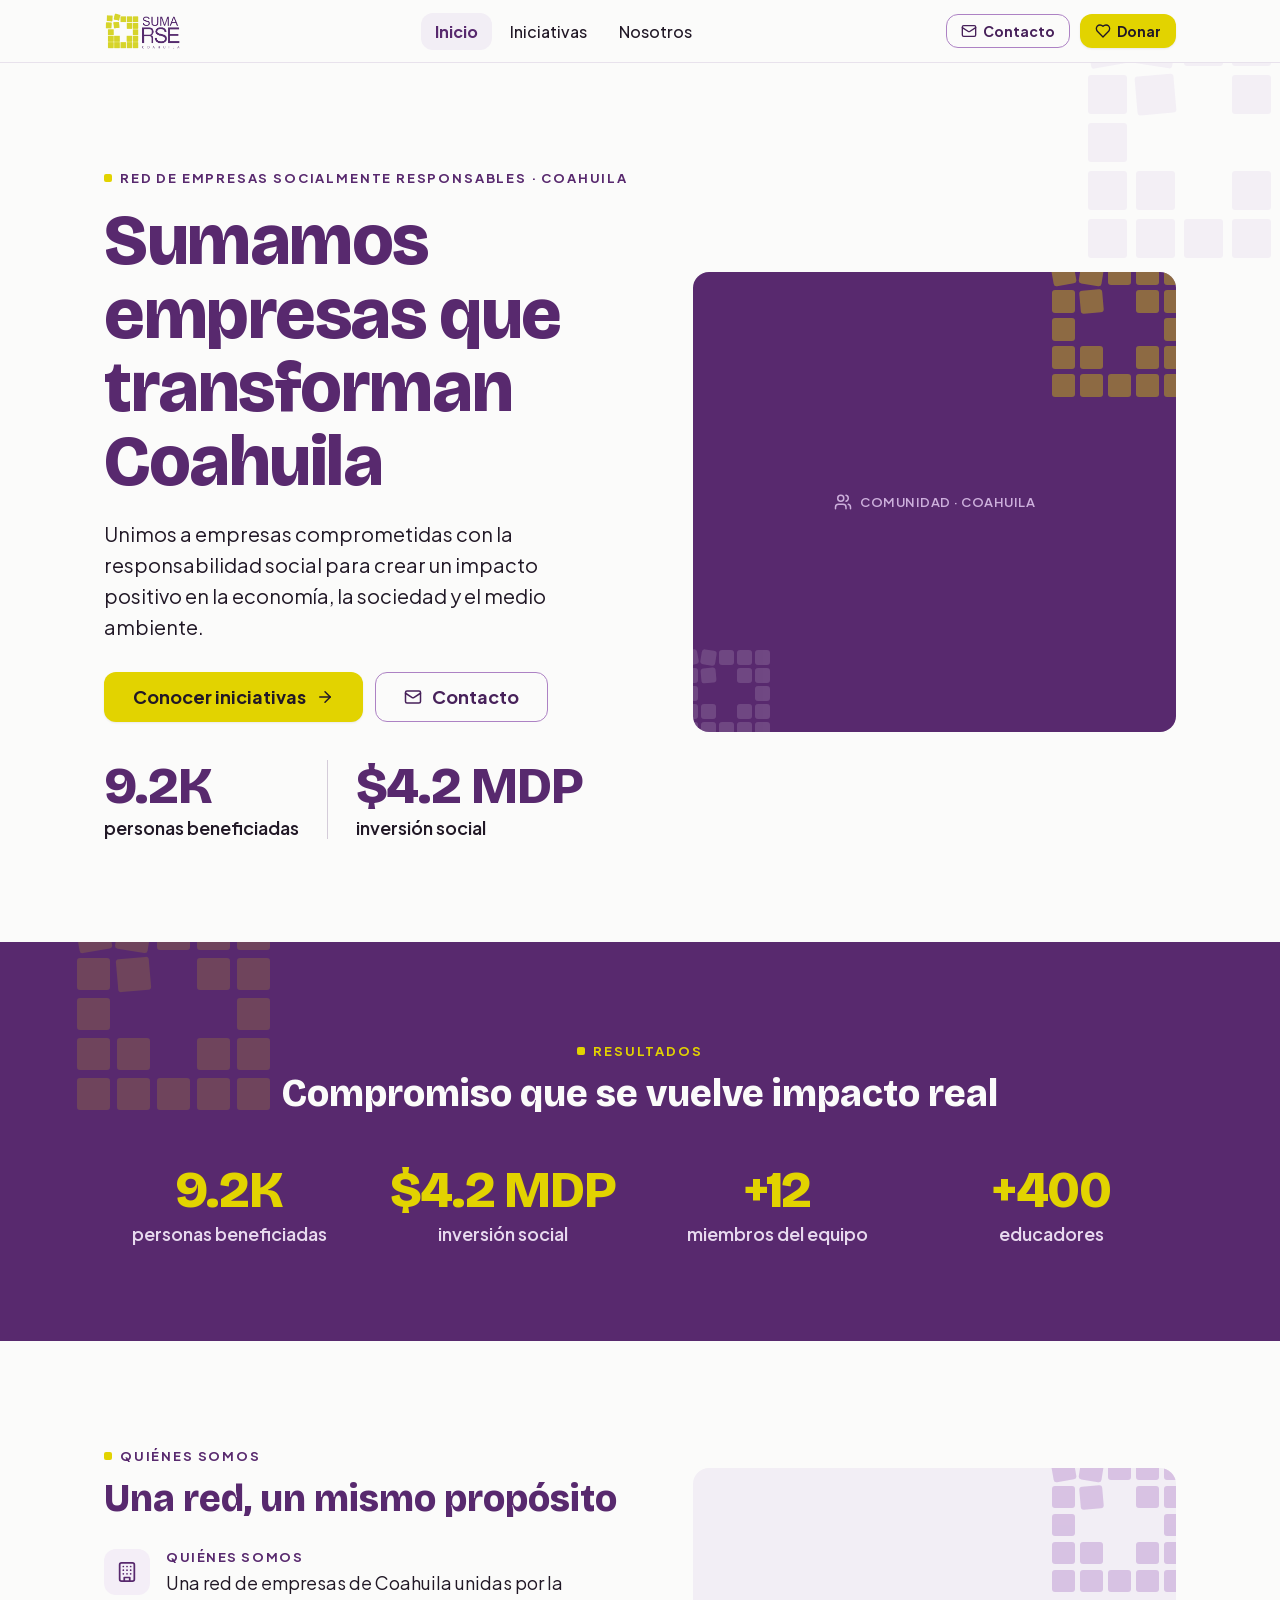
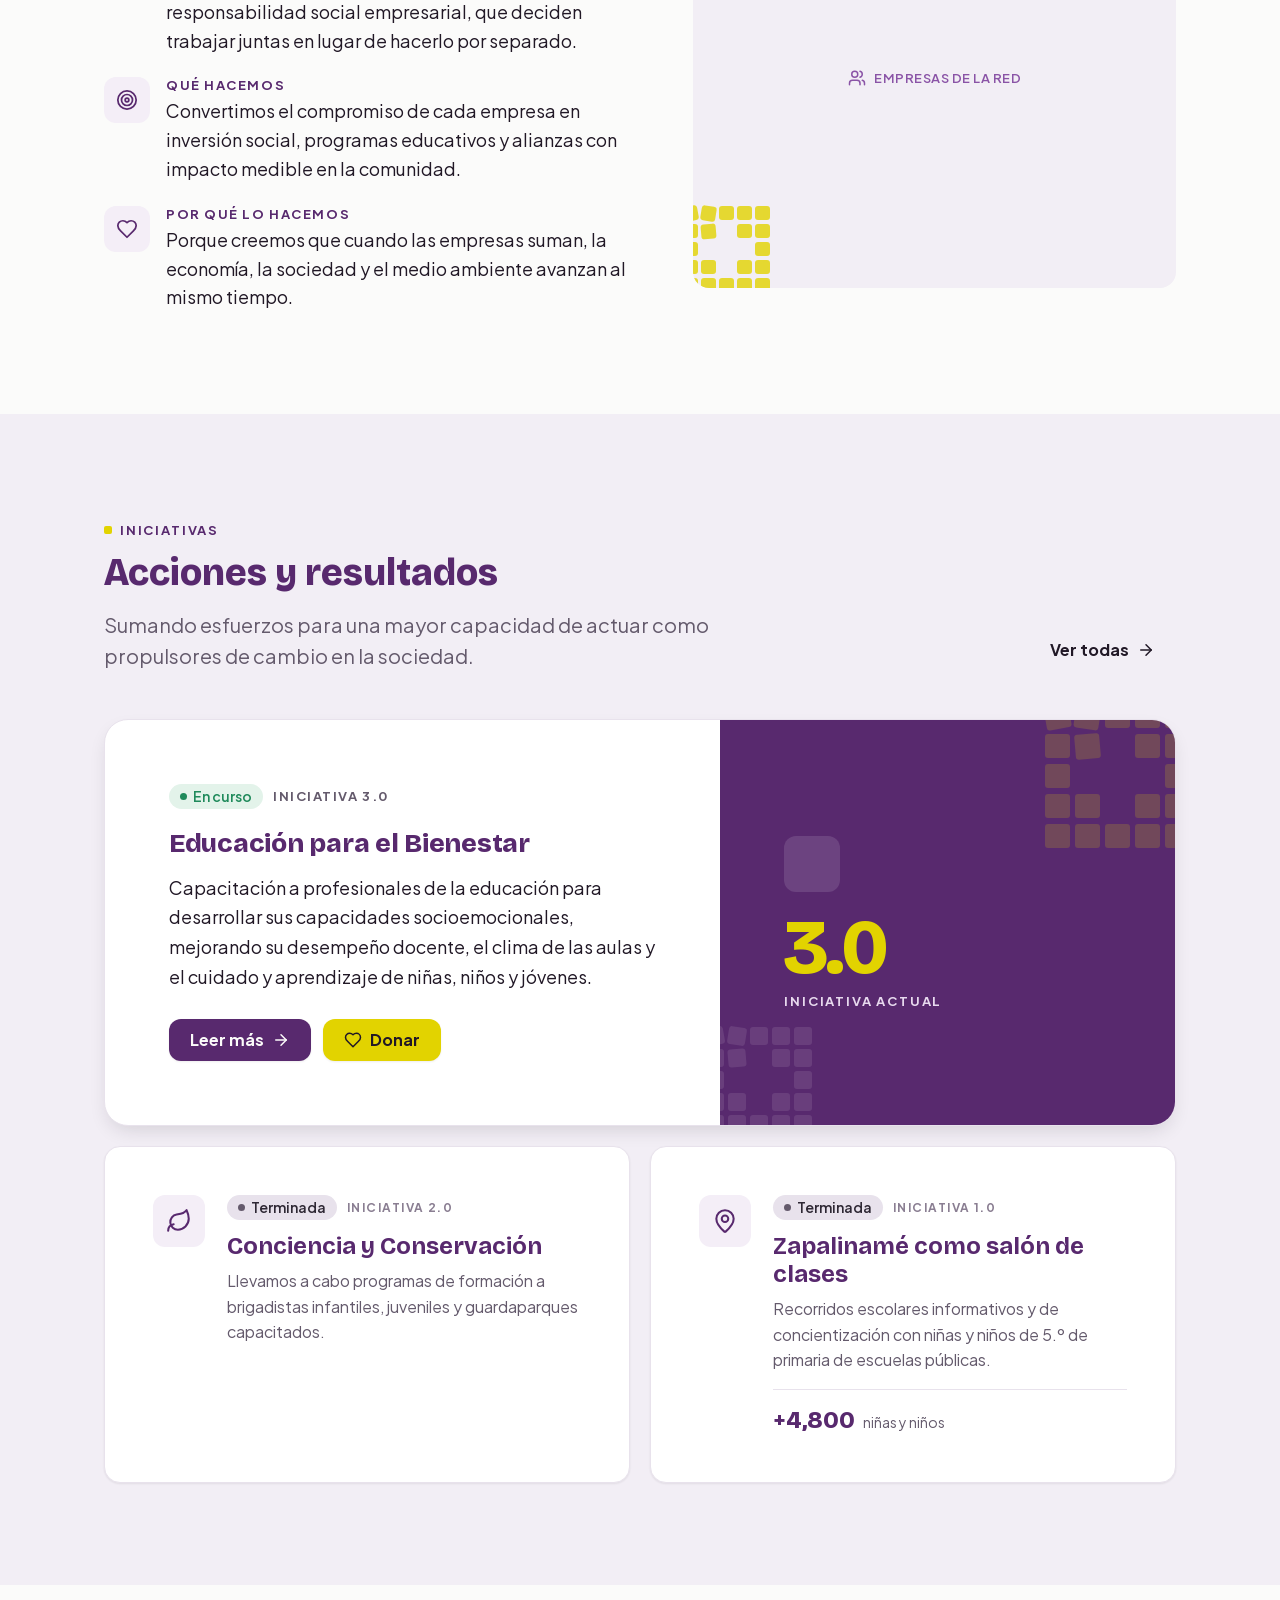
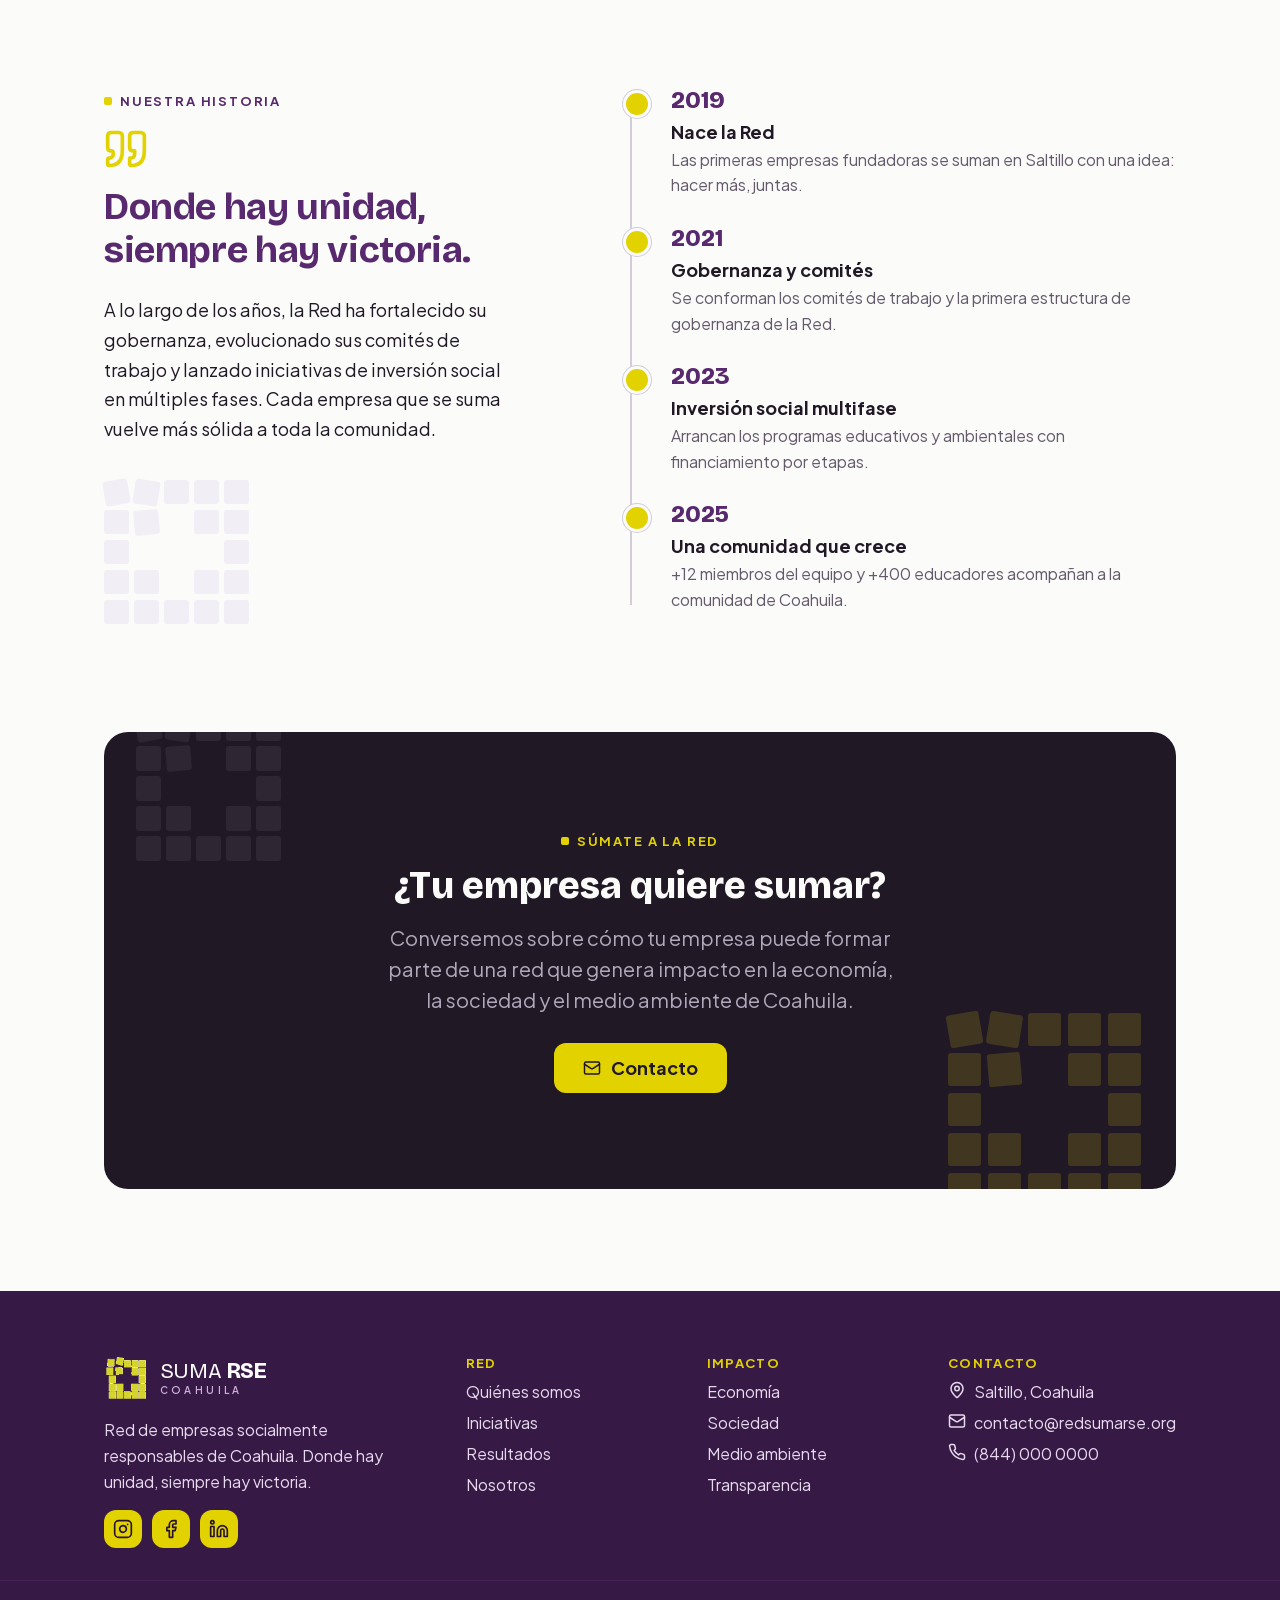
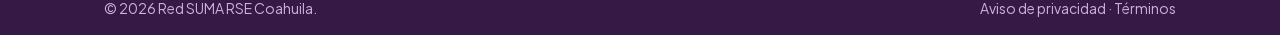
==== index.html @ 365268cc "Import SUMA RSE Coahuila brand identity & website Marketing site + design system handoff from Claude" ====
<!DOCTYPE html>
<html>
<head>
  <meta charset="utf-8">
  <title>Red SUMA RSE Coahuila — Quiénes somos, qué hacemos y por qué</title>
  <style>
    * { margin: 0; padding: 0; box-sizing: border-box; }
    body { background: #58296E; display: flex; align-items: center; justify-content: center; min-height: 100vh; font-family: -apple-system, BlinkMacSystemFont, sans-serif; }
    #__bundler_loading { position: fixed; bottom: 20px; right: 20px; font: 13px/1.4 -apple-system, BlinkMacSystemFont, sans-serif; color: #666; background: #fff; padding: 8px 14px; border-radius: 8px; box-shadow: 0 1px 4px rgba(0,0,0,0.12); z-index: 10000; }
    #__bundler_thumbnail { position: fixed; inset: 0; width: 100%; height: 100%; display: flex; align-items: center; justify-content: center; background: #58296E; z-index: 9999; }
    #__bundler_thumbnail svg { width: 100%; height: 100%; object-fit: contain; }
    #__bundler_placeholder { color: #999; font-size: 14px; }
  </style>
  <noscript>
    <style>#__bundler_loading { display: none; }</style>
    <div style="position:fixed;bottom:12px;left:12px;font:13px/1.4 -apple-system,BlinkMacSystemFont,sans-serif;color:#999;background:rgba(255,255,255,0.9);padding:6px 12px;border-radius:6px;box-shadow:0 1px 4px rgba(0,0,0,0.08);z-index:10000;">
      This page requires JavaScript to display.
    </div>
  </noscript>
</head>
<body>
  <div id="__bundler_thumbnail">
    <svg viewBox="0 0 1200 800" xmlns="http://www.w3.org/2000/svg">
      <rect width="1200" height="800" fill="#58296E"></rect>
      <g transform="translate(478 300)">
        <rect x="0" y="0" width="68" height="68" rx="6" fill="#E2D300"></rect>
        <rect x="88" y="0" width="68" height="68" rx="6" fill="#E2D300"></rect>
        <rect x="176" y="0" width="68" height="68" rx="6" fill="#E2D300"></rect>
        <rect x="0" y="88" width="68" height="68" rx="6" fill="#E2D300"></rect>
        <rect x="176" y="88" width="68" height="68" rx="6" fill="#E2D300"></rect>
        <rect x="0" y="176" width="68" height="68" rx="6" fill="#E2D300"></rect>
        <rect x="88" y="176" width="68" height="68" rx="6" fill="#E2D300"></rect>
        <rect x="176" y="176" width="68" height="68" rx="6" fill="#E2D300"></rect>
      </g>
      <text x="600" y="600" font-family="Georgia, serif" font-size="58" font-weight="700" fill="#ffffff" text-anchor="middle">SUMA RSE</text>
      <text x="600" y="652" font-family="Arial, sans-serif" font-size="24" letter-spacing="12" fill="#C9A8E0" text-anchor="middle">COAHUILA</text>
    </svg>
  </div>
  <div id="__bundler_loading">Unpacking...</div>

  <script>
    
document.addEventListener('DOMContentLoaded', async function() {
  const loading = document.getElementById('__bundler_loading');
  function setStatus(msg) { if (loading) loading.textContent = msg; }

  // Error sink persists across replaceWith since it's on window, not the DOM.
  window.addEventListener('error', function(e) {
    var p = document.body || document.documentElement;
    var d = document.getElementById('__bundler_err') || p.appendChild(document.createElement('div'));
    d.id = '__bundler_err';
    d.style.cssText = 'position:fixed;bottom:12px;left:12px;right:12px;font:12px/1.4 ui-monospace,monospace;background:#2a1215;color:#ff8a80;padding:10px 14px;border-radius:8px;border:1px solid #5c2b2e;z-index:99999;white-space:pre-wrap;max-height:40vh;overflow:auto';
    d.textContent = (d.textContent ? d.textContent + String.fromCharCode(10) : '') +
      '[bundle] ' + (e.message || e.type) +
      (e.filename ? ' (' + e.filename.slice(0, 60) + ':' + e.lineno + ')' : '');
  }, true);

  try {
    const manifestEl = document.querySelector('script[type="__bundler/manifest"]');
    const templateEl = document.querySelector('script[type="__bundler/template"]');
    if (!manifestEl || !templateEl) {
      setStatus('Error: missing bundle data');
      console.error('[bundler] Missing script tags — manifestEl:', !!manifestEl, 'templateEl:', !!templateEl);
      return;
    }

    const manifest = JSON.parse(manifestEl.textContent);
    let template = JSON.parse(templateEl.textContent);

    const uuids = Object.keys(manifest);
    setStatus('Unpacking ' + uuids.length + ' assets...');

    const blobUrls = {};
    await Promise.all(uuids.map(async (uuid) => {
      const entry = manifest[uuid];
      try {
        const binaryStr = atob(entry.data);
        const bytes = new Uint8Array(binaryStr.length);
        for (let i = 0; i < binaryStr.length; i++) bytes[i] = binaryStr.charCodeAt(i);

        let finalBytes = bytes;
        if (entry.compressed) {
          if (typeof DecompressionStream !== 'undefined') {
            const ds = new DecompressionStream('gzip');
            const writer = ds.writable.getWriter();
            const reader = ds.readable.getReader();
            writer.write(bytes);
            writer.close();
            const chunks = [];
            let totalLen = 0;
            while (true) {
              const { done, value } = await reader.read();
              if (done) break;
              chunks.push(value);
              totalLen += value.length;
            }
            finalBytes = new Uint8Array(totalLen);
            let offset = 0;
            for (const chunk of chunks) { finalBytes.set(chunk, offset); offset += chunk.length; }
          } else {
            console.warn('DecompressionStream not available, asset ' + uuid + ' may not render');
          }
        }

        blobUrls[uuid] = URL.createObjectURL(new Blob([finalBytes], { type: entry.mime }));
      } catch (err) {
        console.error('Failed to decode asset ' + uuid + ':', err);
        blobUrls[uuid] = URL.createObjectURL(new Blob([], { type: entry.mime }));
      }
    }));

    const extResEl = document.querySelector('script[type="__bundler/ext_resources"]');
    const extResources = extResEl ? JSON.parse(extResEl.textContent) : [];
    const resourceMap = {};
    for (const entry of extResources) {
      if (blobUrls[entry.uuid]) resourceMap[entry.id] = blobUrls[entry.uuid];
    }

    setStatus('Rendering...');
    for (const uuid of uuids) template = template.split(uuid).join(blobUrls[uuid]);

    // Strip integrity + crossorigin — blob URLs from a file:// document inherit
    // a null origin, so crossorigin forces a CORS fetch that SRI then rejects.
    // The manifest bytes are ours; SRI protects against CDN compromise, not this.
    template = template.replace(/\s+integrity="[^"]*"/gi, '').replace(/\s+crossorigin="[^"]*"/gi, '');

    const resourceScript = '<script>window.__resources = ' +
      JSON.stringify(resourceMap).split('</' + 'script>').join('<\\/' + 'script>') +
      ';</' + 'script>';
    // Inject after <head> so the DOCTYPE stays first; prepending the script
    // would push the parser into quirks mode. DOMParser always emits a <head>
    // (synthesizing one if the source HTML omitted it) but may carry
    // attributes through, so match the full opening tag. slice() rather than
    // replace() keeps us clear of $-pattern substitution in resourceScript.
    const headOpen = template.match(/<head[^>]*>/i);
    if (headOpen) {
      const i = headOpen.index + headOpen[0].length;
      template = template.slice(0, i) + resourceScript + template.slice(i);
    }

    // Parse the template and swap the root element. Scripts inserted via
    // DOMParser/replaceWith are inert per spec — re-create each with
    // createElement so they execute, awaiting onload for src scripts to
    // preserve ordering (React before ReactDOM before Babel before text/babel).
    const doc = new DOMParser().parseFromString(template, 'text/html');
    document.documentElement.replaceWith(doc.documentElement);
    const dead = Array.from(document.scripts);
    for (const old of dead) {
      const s = document.createElement('script');
      for (const a of old.attributes) s.setAttribute(a.name, a.value);
      s.textContent = old.textContent;
      // text/babel scripts with a src: fetch and inline. transformScriptTags
      // does XHR against the src, but blob:null/ from a file:// origin is
      // silently dropped. Inlining makes it a plain inline babel script,
      // which transformScriptTags handles unconditionally.
      if ((s.type === 'text/babel' || s.type === 'text/jsx') && s.src) {
        const r = await fetch(s.src);
        s.textContent = await r.text();
        s.removeAttribute('src');
      }
      const p = s.src ? new Promise(function(r) { s.onload = s.onerror = r; }) : null;
      old.replaceWith(s);
      if (p) await p;
    }
    // Babel standalone auto-transforms type=text/babel on DOMContentLoaded,
    // which fired before we swapped the document. Trigger manually if present.
    if (window.Babel && typeof window.Babel.transformScriptTags === 'function') {
      window.Babel.transformScriptTags();
    }
  } catch (err) {
    setStatus('Error unpacking: ' + err.message);
    console.error('Bundle unpack error:', err);
  }
});

  </script>

  <script type="__bundler/manifest">
{"351f9d78-d2e3-40b0-af4f-5b5bd9d406bc":{"mime":"image/png","compressed":false,"data":"iVBORw0KGgoAAAANSUhEUgAAASkAAACTCAYAAADSv+8lAAAQAElEQVR4AexdBYBbVdb+zkvGpTZ1d8FapEBxKS4LizsUd3eHBYqzLG4LLFp0oUWKU0pbrKWUUvdOZdwleff/zksyk8wkmUySKWX/efPOu3bOd889997z7rsvyVhoP9ot0G6BdgtsxhZod1Kbcee0q9ZugXYLAO1Oqn0UtFug3QKbtQXandRm3T2bXrn2GtstsLlZoN1JbW490q5PuwXaLRBigXYnFWKO9kS7BdotsLlZ4C/jpIqK/mtWr7rE5K+9yRQUvGUqyn8xdXUbzeZm0HZ92i3wP2WBzaAxfwknVVu33hQVTERF6ecoK3wPRRtuQeHG07Fi2aFYsuQUs3HjK6amek27w9oMBlS7Cu0WSLYF/hJOqqLiF3jqy+A1Bh7xot42qKiqQ31tJby1P6Gk4G4sp8Nasfwos3b1DaZw45umsnJOu9NK9mhpx2u3wJ9ggb+Ekyov/xyWy0CMkADLAAIelhcem07LY+D1elBR+QdKSt9DccmtWLf2FCyYt7dZs/pOU1Y63dTXl1CKMu1nuwXaLfCXssBfwklVV/8Mr8eGoVNS70RfFWRkNkEMRDwQYwNcbdXVCmpqPbCxHhUVr2PN6rOxesURWL3yBK607jbFxZ+YmtpVJghk84i2a9FugXYLNLMAZ3izvM0qo7p6sUlzFdL3CPQvNuUMeQ1lDLx1gG3bqKouQFnpXJSX/wclhVdhxdLTUF9fZmLDa+dqt0C7Bf4sC7TaSVVVLTGlJTNNVdVCU1u7xtTXF7XpRK+tXQmXVQ8uk3gKWn34V18CXWl5uSIzqK624fUW0nlVtxquXaDdAu0W2LQWaJWTKiubxselE7Fh/ZlYsewILFl0CJYuOgwL5+9pFi/c3yxedLhZsvhos3zZqWbVinPM6lUXmrWrLqbM5SZ/9dUmf81VpGtI15n8tTea9fl3cb9oZlQnV10zF3U1NozzF49xhKsqyonAOK0VaIZYHZCW1p0JtB/tFthMLdCullrAmbYaiYUqKr6Hscv5Vk24CgGMqYPXLobHU4C6urXMX47a2j/4aPUjyiunoaz8S5SUfYHS0k9RXDoFxSUfk6agpOQDhu/wses1rFp3Jeo9kR+77Prf4PG6qZ7ASFR/Rp6WT8VwWUIH1b9l5naOdgu0W+BPt4DVGg3q6wvpmLj44OOX0GEwRnFuVnOLGvDyqhtAXkYNuI/[base64]/8yynynzE2mmKSd/dXXzN5L6yfsKllU4Mj9ShlROoo4OZkNIjNIZfLyeYcrLZjhhWen3jE83pcVfm9KSadxfLDSOUdov7RbYjCygHid2dfiK36jTiSKhDidAcNxKIKUhgg4LFl2e15sCkfSg/MZocelUWNSQrq8xM4GYamD4qJeR1RPZOdvKxoJnzKplR2Lt8glYtVLpLKxcOQErSBoGSNPBtHLlGVix4nQf36qzsGb1uVi7+jysXXYy1q+7rWGir1p5o1m74nisWnEmcc8m+bAdrBUTGtIrA/Wt8ucRe/nyU7B8xcnkORWrVp6FVcvPZPh3PipPbcBfveIUs2LFaVhB/VeoDOPLV55GudN8ugVwNVx1JlauPgurSSup8yqGq1edjVWrqHv+hVi75gKsXX0MXyosasBPwNQtipaXVpgFc5aYb6f8YN5/8VPz/gtKn5gv359hfvtxgdm4rm1fyLSoYBsylJaUbxIbt2ETNik0XUDs9Rk+0sXOHZ2TD4Ggd4JYLlIKwh211bPg9XIlFq4wzjxjeSBmsCNdV/0b6Hf1vZ9usJG0LBbyEoNk2xASSDxRT6dbx41+B5yXcu7hebQCrcGQn3Fxwpbq8MIyhiTEJ5CCUxZ2JcpLv2UGuPeXb6oq58Nin+jnw4SP0BaxAyTGgxCymSaBJH4C+aGP316ukDX0rENNzTIHvy0uFWVV5teZf5iHr33BXHTQ7bjlpEfw+DWv4rX7PsJrD3yM10lP3/g67jzjcVxy8O248eSHzMdvfG025rd+hbf49+XmymPuMZccepu5/G+3m/de+ChpjmHOzHnmkr/dYS477E5z48n3melTf4iK/fCVz5hLD/sHdbnTXHjgrebiA2/DueNvMG8++UFUudb2gTr+ey952lx2xF3m8sN9dMXhd5vrTppoCta33obB9f807Vdz6RF3mosPvp3t/oe59eyHzfzZC5Oqf3B9wfFWOSnhRJBkqUUgQywjdFDSXI2a6qUmxV0Em49nwQonFCdWWooLmVk7ODDCZZrN/S6LTsRQH0CAVhFAT0DS0+ZFiY2C79CnXXU2DiQdmMPrFMVQD/WCA0BMJ1S3zjWlqXUQ9GJE04w5vFpvDLiOMgE+yjp6+UOuMgHWp8kk09cffG9uO+MR3HP2c5gxeQ6qSmth28b5xoBNZ2nobL0MvXTIxivw8I3u4tnL8MId7+KmEx7BI9c8ZwrWxT7R5kxfgLXzNyB/eSHWLinG6498ioL1xWqkhFs289O52LC4GGuWbcDi2Wvxr+tf5UugyC9/fv9xJdaTN3/5RmxYXYTqsjoUr6vAO49+hk/fnJYUnbRR835cgF+/Woh1izdg9dJ1WLN0vUPLZucjf2WBssRNkx6dgvWLCrFuxUZibsAf36/E/Re/iNXL1iVN/0jKNfcOkTiZb0w9r8k51SfQR8CSTKS4c3XWhADX1q3mKqo8JC/hBGuxvS5kZPn2o6CrE2fS+pFZ7iRbE/pFfQGdhi/iu7KRRrE0FRxqvCVSmRAKjIVAqABk8AeModW6q6wSeDihc2EiuefLD75rnrzpDaxYsJ5vcuvgdcaRF7DcsCwOQZ66PymMCx2lYRp0wF7exdR5FW0swXdTfsNtEx7DXD4KxqKdXc/VIR2wvqSxDeuiQ6yr5YudWIR9PBGvdr1NV058Yhpi19fUo77eE5mfK1XVQXVxiHrZ6oy5dTJ72u8R5Vpb8O3kX+j060g+3bQOm2Pc5g3Aol1bixfg11Xpst/X8kmBuBx+hphe9mFFUQVmfvZLgK3NQh0OMYMbKkb9YuZviZHjEC4rOyxbbfU81NSqRcIWx5Wp9Vmu3sjO3loaAYKijZmtj4WBMXzkaj1QNAnh3BU/g6BVnYdYjwB+rPzR+f5140vmk39/CQ/vb8bL/uSqz400uF0p6D+8J/b6+4447tKDcPIVh+KYi/fHHkfsgP6jeiAl1Q03UtheC4bOincsbFi5AQ9d9Dx+mT6PQNHrpSBdQSOP06qWpRoFosQMHDSHw/Aq2hOqI8If6njDlYgIVi5YG66o1XkF64vM7GnzuToNL+pyu8IXxJA76/PZgHHxQUBba3x2ZVRvLNM++CkGhMRYWjXObSTvE9razQ5ZGWFbUFfzK8RlQYTWCMsRR6YIsrLGBgmqBkHJJERDEVV3pSQAE0KxA2giXLUpMT+Zp4jWkhzEmV/8YmZ9/Bvq+AQpvA9rX2ZnZeJv5+2Lie9cjfveulrOvfV4OXLCAXLYaePl72cdKOfffpLc98a18uAH1+PUm49A38HdYXHf0nDVYfhWtrKiFs/dMQkbWtinclkcO2g8AnZrzEkg1mxMEj2K2YS6+GojH5SRBuES26ZjK1pfimULVmmBjyXO649f/QZvtcfnQMJgiGi9YQpiyJr97QLiUmfydsrrgM5dcxgjHrPyl27EtE9/TFh/AkY8rYglYQqMp4R3NU4OqhymOM6slGZydfUlprJqDri/Sw9OYzTjaH2G4aBQqYzMXTTwU3Kw/WAhgUc/oNoG8AFI02bDIlBDSHPiSrx439uoqeGNzebdl3uPHbpn4+63LsexFxwkfQf3jFpR995d5IBjdpP737teRu3MFx3CFRXHnc0N/g2rSvDao/+NrlO4SRm1xuhwwaUWwk2byOCW45g4lB0Qw6cHNyzqZ3NM2nwx9Pn7052SRC4/fjOXqygdFCTihmBxsIgVWb8Q3iaJ5YtWmzVLNtDyYCssjN59BFe/Y+Fmf4IPvcY2mPLyl2jLw2oNuNcupbI2ReJrMAWbn+LSvBCqLP8elrsclvO9Oxo9pDTOBAdFelou0tI54BsgktgOP2ZAW7ezz6b4Sv7CpAT+Gvx382SjJ0VFgkz/7CdTtKoSwkFsqKvAwgmXHoIefbq1WuVzbzkOXbp1gEhA1Iv5M1eiIMrHFHTyI+Sg3XiGZMWbCJ41xORJ3SKDCR2EJSpkwe220HdET+ijEmgTneQzP/4VZQl8LKGirNLkLyqAUwUQVRe08vjwxa/[base64]/EJnnZaWhgvvPgWDRvVGiuj0M6gprseqRWtaCdrIPn/2UhTkF3AlJbAIOXjr3nDxEVnEXzHiO9atLjDf/HcWHZQNTkbYLg+2HDsMXbp3kRE7DIZ2h+FbjvKyEsz8/[base64]/MDIWz/nzt3Ph8tLWRLfYiFFjh6AHbxiKtf3uW0JsF6PqwFz4/N1pKC+tZAuZleTTihXPmBpYNKshAVQsVsGofOHXMvornC4XDSx0ipyMUSFaKAxYze1yc9N8yxBu32DTtkhI/uac8Nnfp2Ggbb7U5nW17WDtDF/OBadb1jUcx877bYecrCzkdMhCdm42uvbuEo7Nnxfap8F28zPEHRiuypsKcw43zWqSFk5133j31Hmw1U7DkcZVlZMjwM/f/NGEP7bkCj5mzf52IVdRXqgOux22PXSKGpO4ved8ww1zzkHFBQR7HL4jAscWO/KGn04nJTbrNiheU4lZX80JFCc1jNlJ8fEFaams29GYVmU08dPACgPVufNFcLkHIT0lDWlpFnSZTE7fpr3eelphfweeHVZbsmC59gAAEABJREFUL8jKHheiskgajDOZlKsVoCEoURIKG6U4oSJVty3xE1IO6Nwtl/3mU1AnzNI5q1FckNiHKf9+9n5y6xsX4x+vXY47Xr8Eex66k6+CcLqyRE0UrijRvPD3TVYYATjYQer+HIcjhm41ULK7pcDw1b4+paz4fS0W/76s1SrPm7kQLl2xWzq+M6ErHKe+yOpE0DI0u7iozCyeuww257s6Un2rN3LMoAYm3Vvcdt8tuE/FpQsdleHqcNr7bfNxBKuh1hYiXk8hhIZw3LS66hb4Yy427masHTvsK0OH/Ve69/4Pcjteh6ycw5GbMxKpqbmwuMJyuV2cANREHRbYGxqye00gHoxomGAr01P7IjNzOJmZDjpFNMuoZFBucqIizduWKLJwUPswDGCTfInN7jpkq/6w+KcacgzDU+3FlFe/SVjPXv27S4++XUnRN+CFPSoJ1xYewBA7pKSlioyP29AQFvvP8m9x7HHYzrCEg5PlNif5V+/N9DG24jp3xnw6OgLQ8+X17YT+Q3s7I9oHwXyNMEdvFBqNlaZO+gYVJbUwfJtqOL96DesG3RsMlj/stL3hSuEYp9cW0c985SN/5Xp/pcGcicVpodgAbG6ai3jYPewRKh2bVMtclsVGRmDLzt5KunY9Ufr1u0f69p8k/Qb+Fz16PoSMrEMhVm+kprmQns41lov3Du1sagcuT0PhtIkWZbYJzXZSLNOlOwcPVBZtcdBeyYINgtJBp3e4ZEE34iRnjO3BVU5uXgbvtAIv+8QrdZj89Df45/XPJaeCRoXDxtQ+YQuSkBmKbZw2WhbHUgTskAaLQJybPbDv0eOQmqnjn8RxOGfaglbv6yz6dQ1sy4aFFIzZcwT0EGEdHM9GE3FQeWmF+ez17yDUSShv8Wa79xHBny9kJs/[base64]/8Dsu3PcW8/iN/[base64]/Vl46to3ccWh9+CqY+4y7z77iVm+YGXSKje8s6PJ4Tddk9zWJw3HbUBKOIa8Hm8g2epw1NihECqmn5uqrqjE3Omxb6B//[base64]/G3mllMfMk/f+Zr59sMfTOGG+O/KNE+jWUISjdmJx+imWtnHwexbqJPi45LoOKR9pk+dHZNKKxevNeuWbKS7pKS4MS7EkRg0bW5wndEqKC+tND999St86ggyMjKw3a5bINIxgHtgW+++BSxxOTdkdit++Dy5b/lolkjVh+aL5YbNlrJL/AZgzISnUElNCS9KDAIn9ynYKrhcHQI5SQ3T0/tJTs4O0rHz/pKe1rdJ5YGqmnZlID/eUPECVXlhmxptYrxgzeQcdD98sp1JoDIRAQKJJIUnXn64TLjlcHTt2xUWV84uywURHTtsEceQlwsRr03nVVePdflF+P2nFfj8tVl44rpXcdFBd+Cha54382L89YOAyjYN5DdVIIth8xxmtvokdIiM1+sJSTdLsJmBPDYbCFJj2NYDJa9/LrM4FW1g+fx8LJy7NEgCYY9Vi/JhPGQjVnpGCoZsPTCIj5lBKSfqVOzEol6++fAHlG6ohHPzY9906JmOYdsMCgPYCLPPUeMgFlmEROMs+GU51q/ZSOUaeRKJ0TKxiWdmbge4x0KsTA60LAqlQySVpAPOgsuyYHHwuVwuuNxupKWm8JHLTbJIwjTgTgH5QHkD4R6F8udk740/6/Ddb0xyqlcYdioN5OAZY9OZa6aTTPpFBOAJDZGkw3CAKSUJLgRmnyN3k9tfuhjnTTwKw7YdCLEAlyvF0V8fF2DxdTyE48KQ1HYe1PPNkqfGgxlTZuPus57FjSc+aH7/JcYfWpOQ6v0J4w8TC4wuFxogDDz1HpQWt/xrm8L2acNdFhvfIA+MP2pXJ6Xj0QU3Zk39xUlHu/zy9e/w6q9ssEndh3RGv8G9JMCvEdFLIIP9Goi2FH7+xnfEtcGFOsRy4YDjW/5fAEO3HIC8np0hwhsPvKipqscrj37QUlUxl4daK4pYCh+lBvZ/RgYP/QSDh07GkKEfMZyCQUOmYOCg/6LfgHcwYOB76Nv/LT5evYZuPZ5Flzxuane+Bx063ojs3EuQnTUBmdlHkcYjLXt35HS4FNk52wSbM4oGyS9SkwIWnUkysMUBYT85ISBOR/suSMohDoqvy4ziOxnOxSlJ/GISh4iC0LlrR9nj4B3l9hcvlfvfuxYnX3s4xh0wGoNH9ENWbirYJFgugfiayCSnLVWy6azq6quxaM5y/GPCk3jv+U+Yi6iHJRJazmSLQqESEVOhc15g2xxDUcCbFhm2LBh83IHbIitHb/pceNPxzJsV/ZP0JUWl5tfpC2AThEsDOrngL80zs0nbDbNiORf8utToj/GpuFiCXL6dPfjEvWi56NKd8nJlwFY9yaSsJGNj5pRfsXZFcn4Qzz8ciB/jmZLaWVLTujmUltZT0tP7SEbmQMnMGspwkGRlDZPs7C0kJ3cH6dBxL+nc+RDpknecdO9xtvTqc4X07Xe79BvwTxk06Enp3v10tijGituErRqwtAslieg+LBE3LLfVZDgmVo1qanQEEUZr0TSjf8mz76BecvAJe8il958hd0+6Su6ZdBXOv/tEbL/PFkjLSYXLSoWIwCW0obj4+GHBNl7U1tdj0iNT8fit/4nafJdlIfgQCD1AcE78cRf7NX5pqCYIPrr26Cx9hvbk/Yw6io11K4qxbnXkx6WP3/gGZUXVxPGiQ9cc7HvEOAo2ItJsjYlWxGZM/RVVVZW0NU3Lc6udhvilWw72+ftOMNRdRMBbCyw+is6mI21ZsmWO0J5smX+z4airKzC1tatNZdUfpqxsuikummI2bvi3yV8z0axde6VZveoMs3L50Wb1yuNY/h1N3lx1sXoiPRVwWwKXZZEEFuMWDc0TAYL/0JEQyAsJLVAOcLuUMU0vSEnpJG5XnoNhDDtOCeKUgaFR8uc5cU03JS13iPOLoQVw0uqjNiOgE7TcEGY6OluCpqEwTwQIJouJELIEjhx1d1YxfITHn3B0750nex66o1z58Nny6JRbcN3TZ+Fv5+2LoWP6I5VvaS1hQyEQW/jmqRYzPvwV30f5HSNXChvUpB3GmCY5cSabPO6xd0GzRgFrud4RY/sTw00Mg8ryCnzzwQzGm5/lpRVmJttuo57OwMKWO7bsSKQ5TLOcMuJ+/[base64]/YbAbQ0mzwBSf5b3Y9iP+SSrP3Xt56e+DaFL+rKcRDm3azjlRwFyMDp23FvwJx8dOuXI1juPkOMvOEzuePkyufm585HXqyPbStX0DTMfJ6pra/DSve9G1DQ1zcUVAfnJoc7JCF1JiHNhQZynh6/nYXzYCsFtWI6XxrTmRSVO4qblY8ZtCa4VeTeinmLjq3dnNWVx0hvWFqF0YzksticFFkbvPtLJj3ohr9ogGs/3n/yEkvWV3FGy6aioBpm/emcWLjngTlx+yD2+j4ocOhFXH0762324mnTV4ffiisMmku7BP854CnXVHgr6G2cD839eit9j3UNkfZFOK1JBIL9gw/Nm1cozzOpVE8yalUpnmdUrlc5keKZZtYLxFQyX38BVzKMmf+2/uJJResysW/eEyc9/wqzLf5Lh4wyfMUVFk/2tCNQQGhYUPmeWLt7HrFx2HPJXnY116y9DYfE9qKx4g0b4CJ66b2DspTRkPerrbVRXeVFVaaOGL9I8Hm0OBwsHsfCJXWhyfXNU71kRWok/lZraRfr0myiDBz9L+o8MG/aGDB/xngwbNVmGj5wiw7f8RIaPIm3xqYwIEPNGjPqY+SwfFaDJMnLkZBlC+Q4ddqMCvgq6dztJBnPvbtCgyRg4eDIGDZns7OMNZqjxQYM/ZP6H0DCUJvvyhnwI5R0ybDKGDPsQg4ZOQkZG/wb8vv1ulWHUd+jI92XIiP9SZ5/eI0Z9xPhHMmykj4Y7+qrOn7BtzGN6aIAoN2T4OzJk+CTpP2BiA7avBZvHddg2g+WxT2+VMXtvjRT2q4ELQodTsq4a30yZGXY8pWem0VH7ikQEwqhXB0MSmuSp42QEARWL2OmZ6dxfzRZNhiMORzQ6CX0Y8ssGMY/cdoj0GdWDOnOFbAOF+WWYPeP3Zow/fzsPVdUVsLmitNJdGD56cBCKLxp2wdgMyccbuH43eQ51ZMWBDIY2bW2znbYT2pxNfjJebq77yDBus4FaAvJSzDm98MDFvbp3nvzYSSdy0VkdUb62bqMpKXwa5aU/oqx4BopLZ5K+R0mp0gwnLC2fjtKy71FR+RbKy59ARdljqCp9HNWlj6Gy+F+M/wuVpY+SHkNF6T8ZXsfVztSIJisr+hK1detphFoaha7GK/Dy7Ymn3sAhOiKv4V2SQ0J05AXIMVA4WIFLqlBX11afbEbEo95Taq8Uf9YAABAASURBVGqqF9CR/kaaT/qDtBA11ctJq0irUVtNqlntxGuqNW8l4ytRzXh11QpUVy0hLUJV1WLU1eaH1FVbm2/Ky+eY8rLZpF8aqKLsV1NR8ZupJFVUzGN8HuO/k/4wukKtqlzA0B+vWmiIbaqrl5s69ndIBXEmKsqqTPHGUqOPCkUbSsJ1SlzIR5+3H0wahyz73rC/bePB7zPD/8RJBp0UyNNYkaBef7ytMSPuWHVFTQhyRlZ6C1iqrc8MelUKJ7DX33aECYxnrwu/zfyjGdvMT/QRyoJYgu32HIluvbrQGk3Y6KWa1mGY14SrIblqyVqzfP4auiK/FBH1zbuI0Gm2RNQlwEedVC8FFrjg5Ypw+dz1UHwkcFhRZTkI6mw++2oDLQOLlYYS82AgBDF0HB4PBwKdSB0dS61DgI6LBuLKp7bOy0m4kBLhT4Hl4LG90LpEvIDTcYCGQh0EXvIYxHbYcLnr4fVUxsaeRK78VTchf/X5WLP6EqxZdRH0H3CuWX0e02eSJjTSqqD4al/Z2tUTyM/4mnOwljL5a85H/tpTUVgwyQRUXJd/LnFPY/lpxAqmU5h/skNrV53EMEAnMO6j1as0PB7cs2PesaSjsXHDSaiuXtKAH6inteHd5z6GG094BNcd/QBuZjjryzkJY6oOg0b0l5E7DIKbkwIcAfop7YI1xQh3ZHXI4srAQERHJzkMUFqcnDFQWlAFcFxySjA0yMjKRPTDrwPnCkiBVFOZbcZtwe2CbIfDtrxY0OQt328/LjBrF22kM7E5pi0cevo+TSGctNGrc9GIEmsMSWteI0155SvOyVpOLwOBhTTuLe24/1Y48KTdsPfRO2Es4+MOHo19jtkR+x67M8aT9j12HHY6aGtsP34L7HTgVhh/nC+/c9dcYsB/GC5cKqD/IMKfEVdgRZOy7WrA9kCkHgh6Bm8mo07EyTS8RiJAwEMvysJouFNc7PDAwGpgUKGGRCsjAoNa2KaslXKJs1dX/84VoccPZKCfsja6NLZtxj0NpB9ktGlnm6/aQ8mGUV5dUrPcQ0dbUTbdwaupWW6qKlbBy/0R3SPxej2M+0jTHk8d6kkebx3z6+Dx1vrIU8P8Gng9TPuprq6GK81q1NVwBVezyMFP5FKQX4yN64q4AVzFcCO+fP/[base64]/pcvZNJ8hZNx4nZ5LOuvFYuWziBLnqwbPlsnvPlDNvOI5lx8vtr1yKjj06QBcZNLtTyxfvhX8J4BTGcFFrRGSr42NXituwXEib5kxJzaND1DqTUx/HJowzgSuSA9gKFN/AEIiYpBANw363/Rq44BKL8ejYKtMSqX7KIyYFQsREz35b9CUOXQMnFKcxClaUJgrZIF/CTWNNGOciSMlyaawZ9erXXXI7c1VC29NodCheLJ23shlfazMqy6tQUVxOSN5ALLWWja3HDWsBxtHW4TG8SXnrwztWZdCPYIjFfuWeU22lB1Nf/1qzHVr8yxrQmwAsGzy6NyIfqldoaT23TEJzfKlfuMflrfCyPUxTzOLycLdDtmcivrNbzzzZfu9RvLn62mzzJrtuSSG++/QHX0YcsLRGZKn6urVw5gHIpp0dmbXFEqEZeOMDA/hBEe5wu3IBobWQvMPLu4THo98WTx5mLEgi2o64+yZsFSKKqUWGYzW52BBd9QXwtY74aJf9xvi6kFD6r/byV6zHzK9mJ0XZeT8sgc2JTmjohOo+MPIqZuiW/ThylZPtYPDbrPD7VyyN+Zz1xRy+qOEThrEgsJGWkYKtxg6PKq8NZ/W+oc+EcWLhRcbtty0x3YDLy3Z68cVbP3BPuMIsmLPE5K9cz/ljIGJh2934NjY8RIODiFAckv3j53O5ecInJYjz12NgZ2yz40gJYWplYuye2/BNLNvgoAi83DL68t0fWonSyG41RpvHPPWFMHz2drw3m9CcoxU56qEMoHNMLDYA4Q+XqyNXPmQMXxxXrsdjUFe3Oi7ZxIS0l5QSQ2mUVqxg2wTHG7nij7mc/[base64]/Po648H2i/qvQEIpnudL8Oc0Dl6snueAMhOal8eUYHVRmXXzCCUix2xOQbllUbdkyV+s4jEm8n3M6ZMk2u+skEqdytUN9bR0evOJ5zPtxYVwVzJ+90Lz60BTYfHxQAOEjUY/hnTF2j9G+SpyaQi9bjh2GzA5pzsQWjmPjtfHBs1/i+6k/KUQocwypZ25/A/V8BLP9vMJX7FvvPtSfihJIUJnWrBSU1TS60wFj+HJAb+QGNrcqPp30LWZ++hsMHa2IYI/Dt0d2blYwalOIZmnLcjXLe+e5qaiu4P4aHx/1rWLHjjkYs8sWzfjiyTj0jD0B6mpxNhvOv4qSSnzxnm8/Fa08ojop21sFQ88NpVYCh2MXdo6IwOXKRqQjNbUPUtypaFUPRAJjvuMY2UrbrmCqxTO5DGxvcgEVjY3RANr9ybKSAwif0ZODecRZ+yOrYzrEr66OoxUL8nHHhCfw7/smmY35sd1Vy0oqzLvPf2xuO+VpFK0pgq1jkSqmpLpx0hWHI9rRu38P2fXQbeGboF7YHIC11XX455Uv453nPzJlMXwpWPEX/LrUXHjwbea3b5bCRh0Ux6KxUnPc2PvInZUlOjUZB7ZpktFEeggfU7M7ZHJ6s4/JO2PKryhbXwEv3/ilpLmw6/4t7BnRPkL9gmHFkuAkSgpLzdRXp/NRz6ZNUzjPBd36dUav/t1DGUOkYk/87fQDJDcvC4EBwFow9dXv+Ia1LHrj0fywmmc15timjgneN9i5jCR0asttbsqphi4rJyKW5c6mE3OzgyihzEoRuWMrMJzQ9dxfi407eVzCJnBNmDxAInHM8tp2p6NyEuC798qTS+47FTk52dD5oRObs4FvFT2Y8uI0XHvMQ7jt7EfNm09MNrOn/26W/r7CrFu5zixbsMrM+2mhmfzK1+aBK5411x99P9546GN4TTXHBIhl84WBC3sfOxZjxm0pLak64drjZOQO/SmTwmlr2B0GXq8Xbz4yFTed/AgevuZ58/HrX5tfZ/xhFs1dZhb9tszM/[base64]/Vyfy0KR5sU2dzgTTZwyB0xaCAmrR5JHug2O42SCbcdxf2pzkjh41kA2hgv35CVYt70hXjvsc9xz9nP4NqjH8Alh9yFa/[base64]/pmzMWLHQRCxOOlIDJ1m8FJPh+WlE+L0BbhnxFsvbLFRz/[base64]/nEsQKz0xoImMf31AK9XyEnV1GRKTXhal2StHGj13gp4vJv6A50cBEi4AU2a68MTcTFfICIMk3fGMH9aXVm/Ib3llmcvkasfPwu7HrIt+g/tg/T0NLgsCy7qb7ncMJwoNglcrYi46ERcEJanZ2Rg4Ki+OHDCHrjz1Uuw16E7xdVg3Wg+/9ZT5KonzsSYPUaiQ14OQCS3JRDheBMLthMyDYt5Fix9C00d0jLSMGhEHxx57j647+1r+JgZ4woKvkM/eIm0FAhsZOamo0OnyHuyPgnfdfyxOyMrNwdutwspLhdG7TQY+ubMVxr52jEvF3l9OyM1xQUXZ1JmbhayOzY+vZQUlwNsa2pqCtxpqejatTP2+vtOaIvj/DtPxJAt+iON9VgcXHXV9fh2Sus+jmBFVYxL06jlcRQa24LLlRNVUtAdYtGtsVFRGWMpNGyiCAecBx5PITblIW1QmQjb4+ASne1yokm8tAFkg3bb7balXDTxVLn33atl4rtX4/RbjsIuh2+LEdv3wcAR3dF3SA8MGNGD6X7Y/W+jcfbtx+A+8t3z5lVy8qVHSs++iW/qbk8drv3XuXL/+9fh8kdOx57H7oR+rLvnwE7o2qcD93w6oFvfTug1qAu23GUwTr76MNw96QrS1XLsBYdKp7wO0tCgGCM3PXeh3PXaxbj+mXNw878vQO8BPWPC0P/Q8vCU63Dbfy7Gra9ehJufuSgmOdXxwXeuk7vfvhI3PHcB7nrjMvQb1LtBtk//nnL/e9fgnrevwsQ3L8Nd716GEaOHNJTH2KyY2HQj/s7XL5OJ71yFG58/H9c9fTYOOHaPmGQDTIERH0iHhIaePyQjCQmx0hBtT0qrcKd0g5uaCYT3Ac1JgPjoAJLb5YanvigBoNaLmjaY8Y1+W63Tep02F4mefATb76jd5KJ/nCK3vXCFTJx0nTz47nVy71vXMn2ZXHDHabLPEbsgrih8AAAQAElEQVRI9z550hY653bIlp32HiPn3Hi83P/WDfLIB7fKYx/fLo9/ers8+tFt8vB/b5Ybn7xIDjl5H+k9oEfCOgwc1l9G77Sl9BnYq1VYObnZMmzLQTJ0i8GtklOb9WVdW40dGda553TIkl79e0i/wX1E61D+tiR907o1dRm985atro+uIJpqfFzhgiYaR2vKRAQWN83T0sJ8cxsA/EdKaleutsBdCUmCm/JhWHxL4vVs6s9KJdF4ftvQhP4Yg+TDE7T9bLfA5mWBqE7KcEMxWeqKH0j0lYU/[base64]/nrDoMa7Xpb4WvYav8Be3BX8IC7Uq2W4AWiOqkvHY1Jze5knSKJYC07KTATW5w9SNiyI9WH4ZuCY6DoihxNGq4eW5DP0HPvE10WhLVvHFpIX5ME5d0u1BbWqC8tNws+X2F+e7jH83r//qvuefCp8x1Jz5ozt33RnPGLlebM8ZdY87Y9Vpz0UG3m5tOedg8dOW/zfv/nmp++e43s3Z5Yl++jtSuspJyU15asVkOl1j1ijqLbG85kvU5qYARLaQFohHDFFdP1NcL61aW8PY19DxKgDZBSR8jLcoILPEgJcVCeoYXmRkupKemwXjTkZO5CzbV4Xbnik+/8PrHq4fxwwl8f/5kvHBh5OJHnPbpLHPB/reZc/e5mXSTOWvvG805+95kztv3ZnM+8y4gaXjePszb50ZzHtNRae+bzXnBpPx+rPMZXjD+FnPxgXeYy4+YaCZe8pR56eG3zR9zlsbfgDDWiCXrjzmLzSPX/dtc9rd/4B+nPol/Xf0a3nniM8z++jcs/XU5itaVoLK0CpVllagoqcSGVYVY8MtyzPjkF7x23wd44ILncePxD+LK4yaarz/8Pmn6P3vP6+bKQ+/A5YfdhbP2vN6cvccN5pw9bzBnkzQ8Z68bGb/JnM3wXPZVMGk/[base64]/kK0l3okPcQuvV+GQOGTEHnrocTEJvsoMr+urTaBMgQxg8mgZUo4QztzZKgk5lOXkthkEjTKG3cNCvW9JSXvkbRmmJnUhatK0XJ+jIU5ZeiIL8EBZyoG0kaFrKscF0ZCpmOSutLUBhMyu/HUsyNa4uxbuVGrFm4Fr98Ph8fPTcdt578CC7mSuXf971lFv223MSqe2v51ixfZ15/4kNz9dH3mptP+ie+/2AOSjdUo7y6Al6vb8XutQ1s23bGr83+UzLUyPYyz+t1yrysuM7jRXl5NVbNXYPHr3sdFx98u3nzyckmf1XrPplNqJBz/[base64]/JztpS0tIS/6xLLHqH8qSA60Fm6VCMnwwfe43lgXEeWWuIB2fgC9NOAjS0QzHWoezKz4njyOuNiHGLL0o028mL41JfVwdOPUIYh6glUbQyX7qtrjZ3ML3GC4/N+jno1nOl8tGL03Dbqf/CpKemqALUI3nnh69+bq4+aiLeeWwqVvyxxmmm13kTbjtxrVDbCvZ+I6HxEEaVGKiAcexu2ArDfjXIp+N959HPcf1x9+Hz96YpnMPZ2otte2GETxdQiPBkWNYWpO1qibRem/Vn0L9Ea1tUJ9Wz5/nSs9d7yOvxb+R1fR5duz3D8EnS48jLI3V9GF263ku6DZ3yrkPHvCvQqcuFyOtyDuk08hyLTh0PIu2D3I7jkNN5P3TqfHo0fRrKOnfZT/r1/xC9+72DfgOnYMjwjzBs+GsyoP89onp16rivZGUNa+jqBsHNKJLiyoBYNDFXg3AcAffjnHjsobFdfIFgwWLodpy9r8mWlQa3i85b26v7bkrkUf4WiTKG/Ax840jo3OjwLLfAivKVJbR0iE+3ltjatJxLFdu2OeG9qKutxzuPfoKJFzxt9Ptqidar/wzzznOeMq/f+yHqa2w6FNtZDRnWmSh2QF6x2BXUvx5VpbV49sa3cPMpD5p5P/yhXibAFlOoWDEx/olMhi11cZETTQXOoGjFQEb6ADqDrSQ7ZzvJydlJcnN3Ie0uuR32lA4dx0unTgdJl7y/S7duJ0uPHhOkR6/zpXvPS0lXS4+eN0uv3hOlF1c3vfs8Ib16PSBZmaNiHsmpqd0kPb2v6CpIv9MXXdPNr7Rz9/PhTumPjMxeXIn2JmkYSloWjTIzeyMtrS/c7v6Q1K3RJe8sp6EpKbmSkrE/XO4BXHH254q2L+vROnyUQTmVVWqM96EOxEvvS0yV6e/Iut39iD8YdWY3lm/t4MdzsVs9jeKpJUYZ6mK4QvFwEvzy9TzcdPo/UVpUxtwY5Zuw6e9f3X/xc5j73e+oq69zHFQTluZJOm0RAc8mpHnSnN+fo0o6RGfrgYf7VytwzwUvYPqnP2m2n+t/IxAIbG/0ZrXopP43TPHntKJLpwNkwMDX0affq1wRkvqSnPhr6N2X1O81lrVA/V/nSvI1DBz6OgYP+g+dfOPqsU+fG/io+yoGDmb54DfQl7x9/BQ+zrpY3n/A6xgw6DUM8MsNGvImho34QAYNfEIabwattxnfFEQUEnHBZQlcoiFJ3IzHT27iuK0UuCUVFtyw6AlEdLAr+RaITowXL1c6+YvW47V/foB4jlVL15pbT/0n1q7YAJuOz8DywxDcH9PJpjpYELj455YUWNRRLMCVInCnuOBKJXE/VRfXbhak0AYqA+pOZggs6GGcdrANms8qdGVYV1WDp296HVNe+5w5yhUDifLYemkkR1pYl4Fx6rcg1MXRlfrCT8IwHFlU3hLAR8KwKQXKAqFFHq3DBWmCaVnMg6C8ohrRDitaYSxllRVzTFHRp6awcIqfJvvDKcz/mPQJ6VM/MV5MKvrIFBYp/4fkVaJMwYemuPhzU1XV+mVtLHr+WTz6li8lJU8cSvWHKV0kJZWkYYvUmbKdxO1u/sXWuvpCU1uzHDXVS1FTswwar6tZgWDSvGDylS33yVQvccLamqXQfqypWekM4bht5Z9cTeVFgF0O2wbXP3sern/uHFz/zLm4/lmGfrrumbOhdO3TZ+Pap88KT08xn3SNn6566kxc9MAJOPqK/TD2wC3Qa0gPOoI0Tgg3Z7fFR2Th8A9oYriZbfDl2z9Af8wukBtr+MI9b6NwdRFMs6WiOBAiAs5zbmnkYPDo/tjr+B0x4fa/s51n4aEPbsCjH9+Kf316Kx775FbGb8FDH96Ia589G6ffeiR2P2oHDN6iD3KysiB8ziMSdXc5uL6LOIE6x+qqWrz9r8+50bw4tn4Kw2URzfDxXmAht0Ma+g3riQHDe6FH/[base64]/bozsY7pYNK8YAqUrSef5vvkVP4M2v5EVFb+Frftwy3bRQCXy4XDT90XW+84UhzaaYRsHUTb7DxSlEaPGymjx40KT7swnzTGT9vusqWM2297OfL0/Z3/C3f7S5fgxufPRb+R3SAubYLQWhoycE7GuQp67aGP+JarlAkns8XLy/96zyyYsQwehQvDLbqkYP6Bp+2FuyZdhrteucL50vK+R+4i2+w0SvRXAPK6d5bOXTs6pPGe/brRDqNk/FG7yQW3niz3vHG13P7axTjg1D2RlpEKsbxEbH7adJIVpRV46MrnUbihuMU2cK3UDMSG0D250HNIN9z7ztW4751r5d63r5E7XrkU/3jjMtLlDt056XLc+eYVDv1j0hX4x5uXs31X4C4NyXeX/npCONKyNxTrcuJc5uNXLGLc6ScHj3ENtd1bjBkawbpwDsu5xnmprZ6Pypp6eIyXZJpRPZfZ9Xyurufr1nq+dq3nIFHyMN8D8gcT8+q1E8qLUV+3Lk6N/v+IVVevMGUlv6K6uprk5YrIQ+deGwepHKm6jiuwEtTV8W1VvGaMMm2EjwnxwsYil5ObJaM42G9+5iLsd+KuSE9zg7MdjYcBhxiKNxTh9x8XN2ZHia1cvNZ8+tI3qLfrwbmNpofwcWn4mAG4+40rcNoVR0jXnvH/YkOfgT3l9Kv+Llc/cRYGjuoPt7jAF65cVQUb1TiPm6Xrq/HBvz9vqk6ztLa3Waau1gi8/V5bQB1moDy3Y7Z07JIrnfI6NFJXxhtJOrVBvGPn3KgOSvVLyEkZUwvDP4lGfASQAEXkA4TGc0YReYzhoED7Ed0CXrWUQ47taD8J2LkVISgHbi4bJ9Qaw9/FtaQlMqw3HI+IsH+DJ1s4ruTk5XTMkTOvPUZG7jaUO0PBmKKthPEYfP3hzOCCiPHvP/0JNZU6Fql/E/UtOt1eQ3Jxzb/O4eNaf4kI0sqCrXYYLtc/eS66Ds6Di84ECIJ23shaEPbV9I9mo8Wjic4+fuKJhfSMNF/yL3C1EtFROEXANieCEV62TUDDV/WXzRWaPqHua9bysGO6GVfkDNUoXKneyMLe1cMxJynvnBuOQ+fenWFxQgYghREPvPh91hJuSbT832p+mDoXwsc501R5AnXqnourHj4P2VzBETapZ4dOOXLdv85Cl96dYFysLIAuvh7y2l6UbazAe//+1JcRKI8hdNDYHk99/DejGKpJKksSRnmr7RS1ASI0o1JUrvZCAbuuTexE+yPOI9JQYH7zTec464hRrEv3jnLASbsAXI04N1OoEmybTtBqg3k/LYqKpP81ZuWitZQPZdPVotu4sccRY9F7QA8ChpYnK9Wzb3fRMwV9vgAAEABJREFU/11neV0I7WZ1+cJVoQcfv/x1XNXZtEFZYXlcsn+GEEd6/NWy2+MXjiIpkCil/y+KWmykWKkQ42qRrzUManVJwPY6gSPWJxFL2qyAG9fIysmC4Sy3DBVwViL6CWwvls1fFbXeP2YvgUtSuAMROsqF9nFnWtjj0LFR5ZNROG6/7ZCTl04oIenpC31XCyUbKqBfaNaScKTurGm+0xraoaqipmnRZptOyEn5jNUWbWs75LbQ9n8Gk2Y3nIRJbw9xYZKO2iJg524dkJLFylk3zwZ+XdWtW1HYkA4XWRFmFaXLKoub5QNG9UGvft0JHE4yeXkduKl8yIS9AAlUZSPksF1YvTQ/JCvWhFgJTf1Yq0kKX4KaBoyXFF3aQVphAcM3qrA8rZD4k1n/hKGS0yFbevTvAnHelDW6KV1hlBVG/wHEDauK+CYtdN/GwILQ23bu2mGTGfNvp+4n2Tnc5FZH5V85a0tsPrJ5OQbWLmv9m3DdY/sTuiNum1lxS7aV4F/Jem1lg5hwbT6KJN9YIsnHjKk5bcSU3SWLrkXBG4e6iMBbr1Nd88OT7fHycTq0zKJjUCl1EKElbZvqPqAHXHxEg2UgImyP8FFUoIuhwnXRnS3CHcQA/jr93NhziONwGhuHXDQRE62wvazRAhbawvyN+K2PCSSsUPjcsKxJzxTqJETVOc7AdzLD2L5o5CvXW+RrWm64ZV1UUNw0u03TPfrlwW2nwi1pdE4pEGdlaAEuL7r0yomz7r/ORGNL42yjimk7lTTeTpveAm1h+4QwExJuE/vV1dbxAa2JXkxynketr3u/rmh6E9AXA/qotHJePtauWE+UqBBJKzzuogNx/sMn4MrHTsHtr12I+9+/Cg99cC0en3oHjr/gCGltRSqgn15vrdyfxZ+Yk9LWJllzvVPZdm2SUdvhYrZAAn3Kp6GYq9lUjAXLirm3pP5EyVer6ulOcfsSEa79hvSC8C+0mDmEqa/x4sv3ZoQWtWGqe++uMm78drLd7lvJ0C0HSt/BvZz/BdilWyeJVq0009/PLcD/HyelbWaDNUgacRCA976k4cUB1C7yv2GBwvXFprw08A17Z2A5DdMh27VPJyce6bLl2GGwLYGIhLAoig0vvnjre/wxZ4kmQ8o3r8Rmrl6MxkpsJRVjJa1lCx0WrZX+/8LfVgMwflyBbFbGL1hXjLqq5m9A9Sstg7bqF1XXwaP6y4BRXE01cVIqpCuxsuIq/OPcx/DztPi/kK1YbUphdA/Ut3n1VECr8GGCTir+AR1eHebSeqZ9JUVDtHTS9rRVS1ytLdcJ2FqZBv5o+kSZMA3ySY789sMC1NTUQD/HqeTAU0fhk96YcaOcZLTLXkfsAC6mfK5Xmuy001A15fV49IqXcO9lT5loH6qMVsemLmPznQcVddSbuu5460uCk+Jkibf2iHJtgRmxsvaCEAvEb3tBpOEknOiCTX18/e4ssGJOSm2TfsIJcFPHrcaNQN9BvVpUaOxeo5HXtwtELBhDz4YmB2ErK2vw89TfcctJ/8TEi54230yZZdZswk31JhrFnGyx8TEjtT2jlVAVvJskJB9G2LeKYu+HKWvPCrYAh9lmZ6YIClFVK/iLssHNaKP4a098aDasKOEGceMKyOJqzu124YDjd42p1s7cmL7g7hPhShNY+sHZhuUYGg592+c1NmrqajH7q1/x+HWv4objHsY1J95j3nvxE7NqeX4EozRAtFmEZg+LrQqJK7GpHxa4jTL/Opq2kQH+qrC+Aei7JrMNyUeEs5hpC1xEOPTLwV+8Op3b2/ozK8qktQuEN9UBW/XFtrtuKZobC43YerAcdf5BXI2lwXI+bBV+yggdmMcWeL1eVJVXYPnsfLx+/0e45vCJuPKIu83D175gPnz5CzNn+nyzYW2B+olYqk86j2FvaAuqWvjJ3qRXnACg6puAeLvon2UB34ozybUb4sU8fckb8+l71IqZPQHGdas3mLsvfgblxWXwbUYpmJcOxkZqVjrOv+t4zWgVHTlhP/n7RXsCrhToV5EMdNqoscLAMJu+EDb/9CdV9AcfVy1eh+8+/BkvT/wv7jn7GVx44J249vj7zDvPf2ryV226z1v5tDV0UzZ+/PYP3H7eA+a5ia+bZ+9+3Tw/8Q3G33Diz9z1mnn6H6+ap+9UesU8dWcTuuMV8yTpqdv/Y564/SXSy6T/mKc07w6Gfn6Vf4o4D9/wnHn4uufNI9f/2zx640vmsVteNJ+8/bXx6dPyVa3dMldEjpjriYjQtEAgzFJi0H5GtkDyTQ81veGKAPEeYUaTqqmPRPql3nhhY5X78r/fm7vOfBwV6yvgNYYrJ4GIFy7+WZKK4y45CD37xvfzKseec5iccPlBSEtPg1sA4R9iOQx8j5wMDR8Lbf1BR4+NZXPXYNJDU3DVERNx+WH3mAcvf85MfuULs2zhanLGAhwnD/vXhoF4vJj/7Sp89vIMfP7KDEx9+XvGv3fiX7w6E1++Ngtfvq70A756vQm98QO+Jn315o/45s2fST+RfsRXmvcGQz+/yn9FnJnvz8XMD+dixgdz8N37v2Dauz87q8zy0nITSyusWJgi8ohELIq7ICa140b/3xKUNjBWAn0azhEJJ3N9vRdffTAD69cU8FGn0Gxc20gbguLB+Q3x/CKzMZ/8DhVRvsCs4+pj7cr1ZvWyfLNw7lIz+dUvzVVHTTRPXz8J61YXsY9tiLFg0z4iFlLS0rD3idvi4BP3EiRwHH7avnLz8xei97Du0A+DikU4noBzQUuHrn4NbNh0nDYdVr3tQW1NHdYsW4tZn8zFf+6ZjGuPuh/Xc5X1+XvfmYL1RcnvYL6lFL4EMHTi9cZDZ14PD9qOvHTKHtajbVXysM1epr20QU6HnJgMl6CTygDbDMOBbdhRhsvgWAgcQCAvKOMjqqHf8LYo7bZguTbdt8zxFz3ElQ6X/qaU2t6m/WCxH5qQ5kUh7QNaHEpgX7hcNixiIomH4WQAa5j8wte4hhPwuqPvx7VHP9BA1wXFQ/KPeQDXHfMgtPy6ozVUegDXHvUA8x8iPYjrj30I+l+K/33Xu1i5YK2zB6X1GbbFCGDRNpaVguOvPBhnXXuSJKNZw7YaJDc/eyHOvO1odO3XEZa4uE4jMkMR1mwY18rZZkM94BAaDrW1OONfSy2aRrjSMtTd6zgMY9tY/NsqPHPjJNx04sOYeNmTZuGvS00DQCsi4YUERictrSHUTfWB6tNG5OCzHqHePjLQPLd+O5p5sZy0Uixs4Xmyc8cjt9M26Jg92E+DGJJySNlBlDOQ+STNzxmM3NzByMkZShqG3Bw/aV7WcGRmHoCMjKHhK2zPbbBAWmo3ycw5EjlZI2nP4bTlEHRgP3SgfTvQ9h2y1P60eXYTYl/kkjrQ3toPHXIox77IzRnBO/zByMzYtqGO1ka8jkMKL2Vsww3lKpSXVpIqWqSykgqUlZSjrCSUKsoqUVFeieqKKlRXVaOurp5TAJzoNoKrp39C3+E9cMtLF+CgE/bU+RFesThy9Xee9j58nDw2+XY5j3tcW+w0CN275UIkBeLilLIEAhdJ3YQSIhyhZY6DZSPUVoarjeL1pfj504W447TH8eQtr5hVS9aGCkRA3byz6SSpIJvJa2wnLRobYziurMyR0rv3q9K998vo3ieIev8nTJp5mk/eHqS+/d8VpT4M+/R/R/r0f0/6DXhX+vSdKG53y/9BIpw+/9/yeve6WvoOnCR9B7xNW74natcevV5GD9q5h9Mf/2E/NCGW9SQ5fA7vS+jj9MFb0r//vZKSEr/tJUoH6KBsmIRMJBLnrdjnkHTKkhQrULXepwUWRCzstN9ojBg9JJpaSPTY89Ad5abnLpXb37gclzx4InbYZxQyct2w1FGJBcuiLoxDWqeGzZWNl6sqGzWora3FF+/MxG2nPIpP3vySLU5U6z9f3vZ6UFa6Kfak2NbKygWmsuJH3t1mkWagooxUPgPlZTNJGmp6FvNJ5TNRSaoon4WS4s+Mjz53wtKSL4xSddWikE6orPjVlJR8TJ5P/eSXK5lqSos/pYzSVH/Zp+T9lHlTSZ/6458xTuziz52wtjY/BJ9NaLOzumYldfiMupGKppoSJX+7i/2hzwYsD6SVp4HYBuYXs51KZWXTQnSvqyswleWzTXnZDFNW+pWpqvwZVZU/OVQZEvflabnm++gnVPp5y0q/JM7PRvHayhhCzQVCeONc9X6qKYdMUJ4Byw18/IG4pkkAywIkjPsI+nhlwCOQpqviBH/3qam464InzKyv5jilZGizU/+v3rjx28uVD58jD//3Jlz2yKk46NTdscUOQ9GxSzbUT7ksF0QEFkAStjFA4dRjG6BWcsEp9YKTugL/uXcyXnn0PSeLMK0+hbZSYeHFcaDUR4R6NJAFEQtWE1Ldw5GbbQqX77IsuELKLGL66knhKtOdmoLcTbEnVVHxmykrOQHFBZehuPAyFBVcgaJCUsHlTCtdwfAKFLG8yCm/DIUaL7iUeQG6BEWFFzGfVHQRiorPR22db1m7Nv95U1B4Mgo2XMHySx0qKiC/ym+8jOnLUbiRZYwXsU6HNl6OIk07ocYvIc/F5L0EpZTbsP6mVndsPAK1tRvNquXHoHjjxXB01vYrUYciUjFJw2akPMHktPdylG64EkXrL8LGja9wePk0Wpd/PjZsPIXtO4t1XMw2XkiiHQsuYlpDzdP6fWGhP7+40Fde5KS17ELinIaliw9DTY3P9r4akne1XQY65Sw7BeBEEa4UdKI4xBIn1HxWKQ0hfBMZlnIwrukAGeKQALhcgNAL6J4QeBjRCQ546jyY+9UCPHjxv/HPm17wMbO8rc/OeR1lx73HyGlX/V032uXpr+6Sq588G7sdob9ZnuFX2A3VV6i7bsdCmmjFtMA0ZDttMkBddTU+eOpbPHnnq0w1kYkhabgfZYkgJTMNJ197OK585Axc9c8JDl3B8IpHTsPlD5+OSx86jSvDUxvoovtPRiOd4o+fggvvP4XxUxiejAvvI5HvQiWN33ci809ivtLJuOSBU3GZ4j58Kq5/[base64]/DAafshv1P2g37nbQ7xp/IkKShj3bFfkw3kMPHPIb7n0xehvud5E+Tb/xx47DdnlugS89OEP1SnjRqzgUa31x5uF/lxffvzcXz97wV18RuRIw/tt0uW8oFt58sz301Ue6edAUuuPd42mB3DB3dH6lp6XBRdxFhGwTgiQiHTS/5YyEAABAASURBVI9m+MZs2ns/4tM3Y/+sUSOcBcsYjNl9GA45cW8Zu89o2WHvbRzakeGO+4yRnfYdLTuPHyPj9tu2gXbZfztppG39cQ19tCvLdz1gO3FCJ7697HrADkxr6KNxzN95/LayE+sYPGJAlFYi5EjISYGvE7XBwjsfb2s8dQyQpPUk4qFiNsANVtvWDdFCY3sr+MaDbWGZ8P0HeGdBAzbZA3EananGk9U7Cd41gmWEve+SVKeorS+6T2JBa/RC75iNelO5gN4xhhy7VJerA7EAp03g4QbHK4wQjynhyoRB6KllDUTbBuIhXMSEODle2Nzr0X5wkq2++DRpLqaPFdvsNhTn3XGynHn90XLGtSSGE0hn3nCMTCBp6KNjnbTmOXQ9y/10xnWBOHk0j3Jn3XScXPXoOfLE1NvkxKsO4IucXHDhRSV82qhd+LYftl2Pj/8zDdM+/dFXQI4/6xw0vK/sftAOcsZ1R8udL18h/[base64]/qjQOuKPJylw4JxLADApoVpcqG1SwFoA0V+uPOWaw/mozaEtTZhpvJK1lVi3cmOTgs0nOWB4HznuwkPknrcux5i9tuKqSiAiYRU0vKHP+mweVkf6EnMEORGB16MOMCzsZpfJnkxAJ3Y6fUoCAOFFaUOnQEMlJ5Gki+EdNklQUWGM34FHZWploc8WgQGrC/dWArTALs6yrAWmaMVt0OZo1UUq2/XAHaT3gO5cbYQOb5uPs7U11cjfjJ1UoE09+3aTa/gYe8wVB8DlsiD8C5QFQsP+qquqwTvPfBTICgl94yUkqyERrayBaTOJWAnpQSMhjPGQwCEilParpbdgppJ5iih+MhEjYdmO/27b2pKM7sA5l0iN+svkb7cfVyFWk7bw8chre1GwTr8689doyhGnHygHnbqHM8ua3paETxw25+CcbxbyLXppTLPFYaKMbTuxv4QR/N4gTl2bjIE4USKLyV/HkOEbkXwDGQ5MrcsY4wxcjSeT2syHtxlw+NaPHjeCKykvREL7QLir7qmP/+UA/oTj5MuPkF4jekDghnPn8+tguJ9oMaOOb3Q3rGn+H5lDW+4X0oAF8fooFd/UlJCT4jxpG31N28AqqrCrNWxzkratQTfSdf+ujatJXiM2saJde3aBK8XFKRzcBA4s6uGJsh8z/bOfzKv/fN88d/cb5sErnjP/OOcJc+PJD5qrjrjHLJj95/3jhaPP1cc+QfBuhaHD1TFQX1eH4vWlwQ31xUV8YZhr5JIwzH9yVkJOKooNEmqWiMuRN04FyTOniC6Yk4fnKBnpwvkADqJIxYnm24arAaVEgZrJS7Ocv2KGyyWw+LinPQ7/oQtzp1uiLCPefexz/PeZL/DJf6Zjxidz8Ov0P7Bo9nKsWLQGC+cu9yNt+mDE6EHI7pTNihv7RyDQ0+YjbNGGEjQ7DMubZXIxZhwrhCnZPLMSclJt8xqTKvmdFMS7eVotFq3Cj49YJKPyiI5KP4cJivuzNt/AbGLVtD6lptUKJ2nTvKB0aoauvnR9wj1FTmbbtmHTqQlvOKsWrsWfdaSmpiCrQxqaH74GVYX5pU1tRXN+QIQy+Osc9AgJKNtWjeXggGNHqhduoMWpsiFuW6ncTKUk6N0Mkxk29yEY+MzTRnUofvJpUysbuT5naEVoYHbnTMcpNSum0IJf/ryVVHaHLElJSWmmlrpcHdcW3wCGKYyQxcZEKNkcs+kFNi+1HPMJtwMjj7HEFKajSgzgT5SmTYIfX3ye6k/Up2nV0e4A0cqa4iQlrSNJKRxYpHyg35CecHH8gcYN5rK5otq4qhg/T5/HXsAmPyrKKo3XYzepl6roeOYszsxq/mFZdV5NBPzJSGssf/FmFrB5CWhEGyUgHUG0KWjTdASxGLMjd1yMAH8iW7AldGyCEwl/kcP/5YFNpy09TFO/KH57Nc0PVmroNgPI5SJ5uekebHHA4/Xioxe/CmbfZPGa6jqUl1aF1KfaGTYmxZWCLj06hZT5EsrhizW9Uqxp1mabTsxJtVGz1JFIG2Fz9LUV8ibBDdhFRDiJNkmV/3uVWAErNm/acG5Qp+Yw31lNhU5yAxtLf16Fxb+vCC0ge1ufS+etQHGBvsFrrFo4mDkMkJqShk7dOzZTwXcja5btZIhz/WtcNkMnRfPxbDvzNXZy29VBZI4eHdTgQEISj0btG2NJhE8IKlq32ZvYpYqoNkpNmkSzhcltYOrQKVd2HL8N0y5Sk+lhBBXVFXjxvndQWlJGJLJsovOdZz/l1j1vTEG1CvUBKb1jCrr16hKTJk7b6b0kiqOOCWgTMjXphU1Yc4SqDIxvWjvWjMCUQLbxfxgyAYgYRbUBTfcQYhSNwqb2aSw2jdGkxeLH1BZHVIOTKWLZZlaw1xHjkM63aSKhtnBszwm+YNZqPD/xrU2m9SdvTTPLf83nzAh9260f5nTBjTF7DUdux2xpqpChrk3znDQ5eTrRv8IlQSfldFvS2+nYNnR8JK2OJuMuabibCqhRfzWQ3lk1TF7tyUVLnl6tRYo4QQnkjC+Gkc6RY4ZK7+FdWRw6PYS3Tx3xglr8+PE853fHy0pi+wlcgsV1zvtpgXnrXx/RQdXAmCb6WBYyO6TgiDP2bx02O1lEWifzJ3KHtrrVigi7TYXYag2SRRIA4pBoiAfyEguNCb0bRURLsEAcy0iCKM3FA3d3tThdFESSX0fzWv96OeqIwjqqGM115Hn7O3s9QLAAx6NJ4c6UoL7Ogy/fmoH7L3kWG/OLtDuQ7GPm57+Y2059AmUby2DsNMI3jl3VyrJdGHvANujWM0+TLI/tVLsIHVxs3H8+V0JOSicJ2InJ6iGdb0I8AfcDmDC26MdAkKxD9TQm+Y9gYfWj/sJHHA7rsMXxZtrEVFlxbITN6ohmWcOpvSmVbXRSHENxVLzD7tvI7keOgeWMRw5DcUYP4P+cmrZH27vg5+XOv9d65q43zbrVG5QJiR6rl+ab+6982jx+/auEsh3LGeeDzdSGDVNVdO650gwOPGEP8kQ6m6tjtD0cm17bE0los8u3EtNIB4AhhIYMknEGQ2mHJAMzgEFVDRrvRoHsNgl1aU79wUGBJB7CaQPn0GEabCwnM8ELX7vTRnGDOO0NLx2lKLxAgrmGFRo+JIWHia2RR5y1P3oMzoMV+AZEmL7Uz0+VFZfh81e/w9VH3It/3fCSmfH5bLNm+XpTXlYZW0VUUv8Z6uzpv5snbnnF3HD8A/jxo/moqahnC2yWNp56j1JKS8vAGbcchX6De0ceBGFrN6CPwh90rj9Nm2vm/7zYzPtxkfntx4Vm3g8LzW+zFjTQ3B8WmLlB6eCyQDxa+Zzvfzez/eTEp88zsxtIy+YZzZ/34x+mvLTCNLYyNJaQk7LcudBVo/BiYNGgLhIhJTwZ3v0NO9wXkl/jJFBWSUQg5LGsdIi44dXfx2Vegwz5DLFjJ+oTxC+M69TGJjgsKw0iFqg+DNsYntQGsRGIZYnA5c6GHsINU6E9tALDMuPUERuWcfib81rsRxf1RtyHRJSsq62JWNZWBQaR9Ymlzq49usgNT5+HTr06wiUSEU0dopcr9JrqWnz7/g/45+Uv4taT/olrjrkX/7jgMfPi/W+br/77vdHHt1lfzjFK30/92Ux57Uvz2C0vmauOvouO6WE8cMGz+PKdGaiqrOGttJ4rKA8XbtJEVe35VOx0+NbY5/BdmxY24W2eVJuIbVCwtoT1vYC7JjyBe856Cvec+RTu1vDsp3HP2UyTJjI9kWEgHS6MVn7fuc8hQPdq/LzncV8DadnzuPc8hue8gElPfdRcWX+O5Q/jCrKyx6JDhwOQmz0KuTkjkZMzjDQcWVnDkZM5EtlKWSOQzbRSTvYQ5DCemzMcudkjkct4TtYw5DCekz2cfFvxLQX3AtL7IiWlk+TlXYAOudv5+LJHkI+8jsxw4jCdNdIfajxAWuanzKHIyQzkMyRGpy5HxdXW1gplZg6R1MxTkZuzFXVQfaiLtjWLoaMXwww/+dPZgTRDJ+7kD0d25nDkZG2BjKwd0amzT//UtC7SsdPhzB9Fu4ygjdQ2Psp16vHFHfsGpXOzFMtXlsu+ySHlZm8BJbH2RWbmlq1taiM/B39jIjRmdGUZmtWmKWPbkCTsP3brkScX3nMC8np1govO3ecVTBjdDWyu3mwWefR/ypWUo2B1MeZ+vQgfvzgNT97wJh669CXnP9fof6955PKX8dJd/8W37/yMFfPXoaSwFLX1HtDX6bMl8f016bMdMZkB3qOQ4k7B9geMwMmXHKFZ0Yn6AD4c+A+9SdtOlkG9tx419XWkWtTqP/looHqm/USeWg/jwWHTuKaVAnwN8TrUeaNTLeusrqtDZXG1X8PmQUJOKi21u/To9aD06f+G9O0/Sfr1f9uh/vrPKgcyrTTgLenHtI/eZfwt8ipNkr7+sr4DNP42069J9x53SYq7o2PGvK5HS+9+LzH/LcoRb8A7DN/2UyBPw2AKlDMcSP6BjWV9qGPXbmc72M1Nkfycnr0ulz79XpN+jg7UxbEDQ0cvhoNoD6WBDEn9Ne4nJ868fgPflv6kvgPekD59n5HMzJEN+nfrfj1t8wZt/hbDt6WfY593GCe2Px7IC4R9AzqwvK9j/7fYH2+QXic9LCkpXRrwW2sRr38yNZVTQKWm+W2Z1tWNM0ebVRJByWZ8jRlbbDtMJk66Gj2HdgM4Y4Sr1sbSQEygf5rSetVhqQ5eOkoP9390Dyg8eaF8AVL5RhJG6VYYWES3hA7qwC1wxQNnSU7H5h85IHPI6WsphUNyNeHPU4aWyCa/8gSHTeOaVgrwBeKaboF8PtggMzuNFYU/rfDZrcutry8ytbVrTXXVYlNRPseUl/9syst+NOXlpLIfjBMv+8kpq6paZGpqVpN/HSnfVFcvNcpfVjrTlJV+Z+rrS7RZDQrU1xeb2pp8U1e3wej/stN/YFlXt5Hx9SQfRm1tPuM+qiFvcNoXV751xNgYgq2V6D/wLCubZXz0A0PVmaS6NyVtS/kP1PcH8s0ypaXTTWnJd9R7mikrmea0TzGDyadvAesOUCHjPqqn3erZPh8Vse1KhQxJdRoSA4rFAAAQAElEQVT3k8aVPM1/fbG2Vtu2lu0PJp8tfG1vGlf+AGlZIL6umW2C2xFLnA+QYdkUWCdt2MI2yxToyiMEXnwpdSK+WOzX7Nxsuf6J83DgKXsiIzPFWVXBjxc7Sus5tQ0pdIpZHdNx6o2H4fJ7JsRcq1BBYZVKDDbLU51US4ol5KRqalaYxYuPN4sW7o8li/bHmtVHYsP6k1Gw4TQUbDwDBRtIGyfAiW88HRtZtnb137F86YFYvHBfLF28P1av+huUv6hwAooKz8GK5WfBU+9zVCUl083ihQdjyeL9HP7Fi/ZluA9pXyxawLimG2g8+cZj6RJfuGTReCwOEOtavFDT+2HDuhd0zjh2KSqaYlauOAyF1LWwYAIcYryg4HQUUN9gKtR0wRk+XvIUkb+Y+hYXnUe9lc5FQcEptMHEBvzVK+8yixeMxxLSYr8Oi5z4eCxWfYJo0YL92KYA7Y9FCxn/w0/+siWLDkFZ6bcN+EuXTKB99mWb98eyJaSlJA1pg6UBWjzescsSDR177ENs2k/1cWyn6fGOPgv/OJjOLoE3VJxROugC5BjZuXCa6N3ViW+ai4HvFYkay0dckThVC6imE2vtJa9HZzn9qr/LNU+djT4jeyMtNQ3cxiOMC8Irn9Ocq160Tl/aF9O8ZkRvafi2UMnHCz6ikoimOlqWIC0tHaN2GYi7J12FA4/d01cNYjtEl33c2QJ32gN9Ej4UX71UNXw5kl6u3+VUEmjL2Vesm9GwpxU2N8bMysqZsOt+Yy1VXLJ6UVfnRU2NF9XVEYhlyuP16oi1Ydse1FNG+fUfVlZVEcpehtra1Y4GpSWT4HKVEpv8hpuIqGe+j0RfyeoDPDuaDCoIw32IBnLKVI6kHcWtSLHqUF7ZuEFXV/09vJ5aaL3VVTaq9R9lqu5OXNONVOXP0zCUvJS3SYZUD9v7M3X0nRWVUwCp5RipBVDnkDANaJr5pgbGqO3YcARIn839cWGoBOZJNSwpQUnx+8QhQs1a46mb7cRtrw21qdfjD/ncZQfINgi1CTgFjEMwoN0M414IJ0tq6nJUVf/KzPjOtPQUOLOWk4vKQvSPs00Il5GbyuumPfVzRDrAlVxsrLqpFK8b0IwEVBk1ZpjcP+lqueJfp2PHA7dFWoZwZeUmrAURAcQXWswREsIeBqBHEL4ccpEsylhCWUugLzDSstKx+9/[base64]/ReOio8w7E9nuPxM4HjMauB43BLgeOxnZ7jcKYvUfg8NP2jQcybpnuvfJkn+N2wHb7bomdD9oWOx28LbbffxuM3ncEtt11i7hxgwXHjNtCLr/3dHl48k046YZDsO34kc5PvXTt2hFZGWkQlwB6isCyXA65GAbIstwQERiXzRcWGejWJw9b7jwUx195KB7+77W44I6TZMTowURAXMf+J+yMkTsMxMjtB2KrnYZgy50GO+FWOw/[base64]/GXIxJ+8lDK959Fy5mnkDhvWNHxiIS6Ozrj9Brn74bLnsvtPlMupz1YNnytX/PFuGbz0kqbrkde8sBx+/j1zz8Hly60sX4/bXLsFtr12Ka588B6dc8zccd+nBOPKcfbH/ibtg3KHb0mGOxq6Hb4fDz9wbJ1x2MK58+CzyX4Lb/3MJbn7mIjn81H2kS/f4X2AEjHXgcfvIrc9dJre9eJnc/NzFDt303EVy07MXyY3PXEi6gHGGT18g1z1xnkPXPn6+XEPS8LonzmfeBXL9kxfIDU9f5ND1T1/IsDk15pPvKZYHU0DGybtAFE/pOuLeyLybn71Yxu2zbcQ+8Y/4QLNaGfLOzqnCgd1KuQjsCmfzMc0Y/0rKiSc6w0MrMwjGMxDhncwygOMEEPdBBGLZXPlpTGGEaQ2TTLSJD9EFcSK+qxNN8GKIaBLE+P8unp2bJbp31X9Ibxk9bpQccvLecuSZ+8uxFx4iZ1x7tFx81yly6T2nyYV3niInXHK4/G3CfjJ2722k3+Be0imvQ/I683+oIxJzUjRE0gc1J6Hd8Mhhs4ZknnRI0jgOHL9kGtOJ1ORDIX4wiBpH8X2FwSVxx0US7rKodSdR1aj1tBe2WyBWC7TtiI9ViyA+ndeBZHA8kJdoGOSjEoWKKu9MdscLOrGovLEXNlokmagN9TvGaRPkhiraI+0WaK0Fwjmp1mIkjV/niGVZ0K/FOKCNc9JJJv/SdhPScIvbOG8jk6i1o65z4UMrV5n6fMxYsmoQ6F+y0Npx2i2QHAsk6KTawou0BWaQsZyJHUi3bV1G37EGqkpGqOoqOVh0UgxDmsN0+9lugf81CyTopNrGHBKAFVcglrTQJHHl0VypBg/iFEmSrStCyyg56PrKIrQ+f3ZigfOImhhEu3S7BZJpgQSnESdNErXRVYHhRrMxvlWCwELQnERyDisIJon601/whPDPV4HFmMWo5jJI0il+z+fYiLZKEmxUmPbCdgv8mRbQWZRA/[base64]/9EBPekkgnbFKuhmqYF8aSFQuowgh7vxLEP85N4SgM+u85IEpF9UMlCnPLql+bBq54xD1/3rPn8/ekJeb5ZX882D137jHn0xhfM7O9+TwjL10qgcH2RefGhN03+qvUJ4a1cutq8/e/JzTA+eO1jM//XRc3yA/VHC+fM+t189/nMZrKvPvG2KS1q/nM90bACZVMmfRZ3W2d+/ZOZ+dVPzfQJYMcTfvbet+abj7+PCZMjPZ4qfDIiOqRjqscnEMNVdGI7uGBMkNyjia7+epJbR5DOScZ3tHcuAY0T6r4ASEgYAh9SElvi+6k/mUsP/4cpL63GuAPHYty+O/DRNz49iwtKzT3nPWlmf/MH9jx4Z4zdczS++u8PeODKZxNVE9M+/hFzv1iKz9/+PraGReBatWAdpr7YHOP793/Dst/WRpCKnr187jr8/v3yEKaykgozc/J8VJRXh+THmvju3TnOTwbHyh/M99Nnf2Dud0uCsxKKlxaVm49enIY3H/[base64]/MaGVs/i+LjbfWi613HCkebz3Wr2n+i62xQ7Kp0nwaGWaZOG1JfxTm++6sJ4Gxqr7U6d7YG9bI6WVLVKnGnIRiH7/6NbYeOwy7HLwt5s5c2CIWTdkiT2QG9oSh4SIzxFcSmNwSpvPjQwySCnJSxngg9OZg/wdxxBc1AbFgsIbMQGHCoTTAq0tJPr7xf0YtHkV/+XoBBo7sE49oM5l1qzcgPS0T2bmZzcoGjeyHqvJa7isVx2WAb6f8iC3GjXBwt999a3z6xjdOPJ6Li3fp0oIyPHbTi0bp8ZteMo/e9G+zYUkh3K6Gzmo1dPiGxY+nCsQrrbrYRq+KkhjN/1n36VzYZueRsvvBO+LHb39rEdBqkSMKg9CJ+DZyY2lACyZynF0oj7HDLKOj6BO5SHHFuZEYBGFySe5kqmAsTVC+qKQgSn4m57ergtL+7NYHxHDso5K+LjOquDNwWKZxLUqU1EwJYBivF5bl+whGAjCOqPpK4UodaK6UCPMSWP4unbMS2++6JXTPq//w3vjk9WmoKKtUQ6K1h07erI5ZOOjkvXAw6aBT9sIhp+yDTr06wHkUbC1gA3/QONU8NtlZXmmo6VaTga1GbbUcfKPLWYrFIdxERB+vd9hrC5QUl5r0rHSkSyrmzvojqu19I74JUKxJ/TyTcCA5NejFIVpRJ1QDga2kwZ0JxXjY09AQlGtSZlAHQxzDFRsYxkcENVSMp8+hNtZj/G8PWQQlxF2HYpIC8qzSOcXmuGI+HHRmMa5RRx9GooYBXoo5p00U24npRehsTaA+J9TcKOTwKGZTapQRZ+OhsY7Gkthiw0YP4h6D76efY5OIzNWtdx6qaipRWVHVjGnx3BXI6JCOLt07SbPCFjJWLVlrqitq8NUHM/Hyg+/h+49/gnhTsHDushYkIxUbWFwxDRzWTwYoDe0rA0mp6alAnDfZ1PQU1Df5OV1jG3g8HrhS9LN3kXSJks/hpr49CkfEIjWy4XiLyNCKgl+++x3VZbV44e638OK9b8Hj9WDq29OjIiTkpNypeUh1p9BNEcbiHdQhjQcRN3qNSeEEc9HhWGHJNm4q6YFFPiG/COWZ43Jl0I1YEMsDWAJjWQyjkwH5SAjwEg8kQy2F+JaLehJbT8tKg2VRQpgKp3sAI4ZQ/aiLK6fglYTLdkN9A5AC1QFi+UO2V1oiwMdPGeotlLXsVFiuNDiHpEB1V7tAdSeeoRJhCcRgG9hSNCUwH3ADIjwNk358tP444tz98N1Hs1FWUmZaLx0q0Tmvo2y941B8TWcSWgJ8PeUXjN1nq6bZMaWnffQD9vrbjjj/tpPk4rtOlUsmniFj9x+JX7/7Iyb55kwcb3bz5oranDZFHEevQXn4fca8EMnCDYXIoPPq3jNPQgpiTBixyBmXKIxwzvgG6g4xOgAABNFJREFUMjHiP1cuXmPqKutx6QNnyGX3TpBLJ06Qk6/5G1b/th4lhZHHjGoed6052WMlo8MRSM0ciLS0PqS+JA0bKT29L9IzeiI1rRPLOjlhairDFJKGpIz0zshI64307F7Iyj0G6ekDHGt2zjseaVnjuDcxCOmpA5CR3gdpxPPVxbhTZ2OYznRGRl8oaVz50tP7IYMy6dQhg3p2zju9ob1Z2Uewvh2QkUp8yiq/ksoqabwlSlfstH7ITB+ErJwtkZlzUgN+px6nIStrhKOz4qWnsQ0Zg5GeMQgZmSQnHMw4yYn78zSePgwZ6cNJLMvsS5mBSMveFh07/d3BT0vtKh27nI7MjCG0TT/atSdSHZt2ZEiiXVOVaPf0tG5IZ/syMvogPb13A2k6LY19ltHLqSc1a39kZo5x8OO59OnfQw49bS9cf8KDfPs22fz41a9m5uezzdR3v24+i2Oo4IhzDsBPX83Ds3e9YWZP/918/9lP5oErnzGd87Jw9DkHOWMkBpgQlumTf8Gw7QeH5B12xr6Y/2O8KynA0kkcggh4+eiLuFoNDB7VH116dMMTt7xq5syYb776YIZ5+rZJOPysA5rUEntSyKrEoNWn2zJYs3g9PnrzK/Px61+bya9+bpYvWtnq1n382jcYtGW/kPq3GjtCvK46rFqSH5IfnEjISSlQ9+43yaDBH8jgIR+RppA0bKRBQ5g39FMZOuwbGTLsW4ak4aQRJA1Jg4d+LYOGfS4DB02Wbl0vbbAlnYv07fuEKMagoR+yHuIOJp5TF+NNwkFMB5PqNGjIZBmoOgz5RPoPek+6dD6qAT8nZ6z06/OCDCT2YMoGKIARSEcLB1GfQVoHbdB3wCvSqdOhDfh5eSc4/9hzMMsHEX/QkA9k4OD32I73ZeAg0mASdRqo5MSZ1lBpyLsycMjbJM1jGwZ/KP36PSfB/xy0a9cLZMCgd2XQ0MkyZOgnMtSx6TSGJNp1qBJtPnjoF+Kr/2MZTL4ADRrCNPUaPPhjGcg6e/Z8UFJT8xr01/5tLR126r5y1SMTkL+qAC/c/wbeff4TlBc3f2SLBbdH365y35vXSk7nLLwwcRKm/OdLbL/3ltCf341FvinPxvWFZoeDt8aobYeEtLH/kL6y7T4jUVoa+W7eFCuQ7je8Jw48eY9AsiEce+A26D+qV0O6NZGcjjly24uXst1peOqO1/HtlJk4/tKDsPvBO4To3RrMnQ8ajS69O7dGpIF3611GoceAPOh+0vyfl2DeT8tQVFjSUB5rJKNTKvY4Ymwz9qMvOBh19b6fDG9WyIyEnRQx/ofP9qbFY4H+3JO5hI9Sj334D7nnlWvkyDMOjHtyaf3HnnuIPPL+LXLHv6+UPQ7aOW6srt27yCkXHhlW/thzDpEOHXLDlqkOkaj/4N7yt9PGN5M78rT9ZdSYYc3yI+GEyz/pkr/L45Nvk5ueuES22XGLhLAOP3m89OrXPS6M3Q7aQS6442S5nI9nl917hlz9wJmy7U5btxrr5Av/LiO2HtxMbtf9t5ftdtmqWX7AJu1OKmCJ9rDdAu0W2Cwt0O6kNstuaVeq3QLtFghYoN1JBSzRHrZboGULtHP8CRZod1J/gtHbq2y3QLsFYrdAu5OK3VbtnO0WaLfAn2CB/wMAAP//AWOQrgAAAAZJREFUAwC0R5Qz+1oH7gAAAABJRU5ErkJggg=="},"39f14096-1e3f-446a-85c9-108b557b4a0a":{"mime":"image/png","compressed":false,"data":"iVBORw0KGgoAAAANSUhEUgAAASkAAACTCAYAAADSv+8lAAAQAElEQVR4Aex9B4AURdb/ez2zObNL3MCyu+SMAooRSYqKgmJGCXLm09Pz7rzT807v/PTuf/f53Z05BwRJopIEUVQkoyA5h112F9ic00z936uemZ3Yk3qWxZvZfl1Vr9771avXXW+qq3t6FQh/[base64]/guLCO2H/7ivEyYK/iKrK9aK5uYK0SCe8hT0Q9sA55YFzIkjV1/8AphYzCApKHJ0oVtk5mbqAAhBbAIUZgGZbTY0IDY0tYIZTUFMzD04W/AIKjk+GghO30Uzrf0R5+ReioTFf2IG0j2zYirAHwh5w8QCNcBdeu2LU1x8SUYZSij0I/OebcYJkBekIMDUBmM1mqKsvgarKnVBd/SFUlD4Ox49Mh+bmKuEbXlgq7IGwB86WB/[base64]/wJxDtKsivQQQcjeIjADlSSIiupMBQh/wh5opx4Im8UekMOWM75QTc0GEOZququGNAsBEKIJTOZyaGkpgaamQuIfg8bGfXRptRWqa9dBVfXXUFH1FVRWroLyyuVQXrGSaDlUVHxO6WK67JoL+cW/[base64]/[base64]/EZUV62h9sVRIp4R3YQ+0Iw9wxPHdHLrFLzjoaGhwwLESyLBiLXEKdh8FFAp5JlMEIEbb8Vuz5ZWrQSELKfS1MoPIsQWCLvVi4rpCfMIwPFPyhsg/OgUKj82C/BNMs+HEiVlwnIhTK3HZnk6cmAnHj89Q5fJnw8mCe6Gw4D4oPDoNThX/2TbQ8088KQqP3wr5x+8m3F8QqdgS6/gsW/mEtb18C4+wjx27E44dn0Yyd0H+idmQf+xuSm+gS+XVNvyC43eK48enw3Gy/zjrUP7YiemkN121zYrLaf7dcKJgNhQQnSCb8yktyP8F5OeT7UUPQuHJB6Cw4Ca6qXDQhh+Eq72qVlfWiP07Dovvlm8Rn763Snz6DtMX4utPN4pdW/[base64]/eEdGxkZDTLxMuGDcYJt52OUy8g2k0XDxxGPQe3AOSU+OhublJrPz4G3GmyP8Z3qE9x2hm2GSjJe+s0C0w7Ni024bLNq5fvUUTm2XsKTYuSvZt/qufa+r5eww48Nu3Y58vOeW/D+3b37buJ4c+M/be7Qd0td++Pfu8X0EKaSCgXmYREI1DEEgBCl3NaKg/IiKMZWCmyzN7g4PKE1ZUhAFi44ZLGKRpmpnWuxQKIoLsAUAAvwiAIgERb2baMbU6iK92OdhISCC+bAPo40M7ZBdIAMKUKYd1mlOKRtJXN4FcpryUJXzZkA/YNjnSlXZZUpplAlB7XNSZvvl8g4iKMULfYTnwwLO3+4w+ZsqFkJyWAP/327dESbHvA23H+v0ObVx9xxgoOVXOTnLgB1LYtGqng9rwywfTTSDPN38chO0Kk2dNgFXz1+liE8Pu3urYZ+ZZqehEiTUbUDpoZB8Xvbz+2VBwtFg3+10asDBco4Olwl0iRLM7dkA8Hq8UI0DBWIgwJvLIcsBpbCqgWVS1Ay/oArViNhkgJk5djwKencgBa0Gmeln0J7WoqgkFDTWj7qmTgrG4ZJ9y3huxjgNZzwVrygAkYEkoB37bzrpMQB+Zyh0V9N0++OcnYtSV5wUFev9fpkFSagLspEtBX4DMzSYXsaZGurHjwvXI8FhhbnYN5M3NLR7ltSpGTx6hVe1X3XmXDvQor8gvII/VmhU8K/UksOnLHz1V6cb3O0jJca1T8zQRAIMS7xatsX43NDTSgKTNrUAATG5PMaRDfPwgu9Folw0A06biBkbQJZetXpcMAiJakBD8Onjg68eK76u8ttx/nnxf3PLQ1R6F3vrrIvj8/a9gxZxv4LN318Abz873KMsVfehS8Mf1u72fFTY/sZaFvGtZBLUTAW58xJcF2mohrS05pb2GZzAaAm5/85rtHnUnTR/jsU6vCr/OczPo94Q2H2ZJSozbvjQ1/ARoUABpNuJWIBAmIsTF2X9zsQWBAHnWcUQUJMhEiQ4bY1vREGnWxqQDrj0EIrdizwk8v+mrH8U9T9/iArD49S+h+EQpRERE4r1/uhWnzLoSJ00fhzfMvgrvf+YOZH7Z6WpY88kmF11mDBjeE057WacyKAqLhobcnZNBuO3ofte7tv4avnXtLk0VxMANnHrvRE3sdau2Wk9LTblAK/06kqKlAgRdv/DqSKANuurRmpQTs6m5QtTW7QBa3wWg9pyqAyqy3awYE3sRJxYK/MBZADwmLfyAagjgrZAiZKeFtQWPXfO5Ytgl/V1kS09VwM0PTMTM3K6aDXVOT8Urb7pEBiwXEGLM/fdntNfY3A1KzRY1sJyqFLdz2MDB13y63qkF/4tjplygqYQBXu4dO1jgcKa98czHsPDV5Q5tjRw9yKGsd8GvIGUyV4KQC6uBHxCXDqCBWQ5UW70BFGM1KPJ3d8KhLuACnbTRUYkQFa3e2VNxdOyHCkj+UTNGuc7G+EwqT5+9xR+Wb3O90fWxEWD9l9sshrYirluxFbpkdPLb5LLTrg/73v/n26FE4zEFs7u7wi4WtdrmV87NqKHTyy8Ie+G7fjUZqoJ4LKGmqlavntmbJfNL31srU+uuF934GH/TJdaiLT1xKHQvnXTjblu7Dplmmt2AoMs9+RXu93nmgGUtICIgRFqLtrSm8lu6O26mG2fke9psFcFkaDFNwTSIMHawodAFky2vW0b6B0DOpGy2o27wNiDCDgGqDT7YzIFtro8yjJ40KiCTO6d3xI1uFmhPHivWMJMcpFEbTBWdtsGoQ+HxEhf9/IMnXXi+MvZuP+KrqF9yxQUldLl+k4POgBG9ILVzqstx3LTmJwc5PQuKr2BCmID/gMIK6nAJxhCSaN0JnD6Npr3AN0vMclrt4g8naR+KQgGDka8ce4IxIrkVsDXnA4iPIhZMI8+kqF1qlRQFkT6bDQkFXXrbSvqA64hy+6OTdEQDuOSqkRbPtsIe2O4aCFtrQ5cTfOIGAS/MZvj83a8cEHZvOeRQ9qcw5MLeDuLHDxQ5lAMt/PCd46MWjNOFvjA4/fazLZzY6PqZY6C6MjQzOj+CVAOFDBoY8oLGbDMuuAxKNGcMfgunwUDnJNJtZBqMzvX+lK3D2Ggw0qL5AAdV9WTjvqADvz0X+AhY7bP2zVr+OaXu+vLZO46XHh3TU92JWXihO6aCZuWWRmyJP7OrlqYWGHiBY2CZPHu8DcufzHGny6zP3v9a/V70B8SD7Lgb7ddvAb7/ovVxg/4je7pobV67w4WnB8PnIEWXLxDFV2byaOh1Aghwt57XocNDNPPJgeiIKIiKUoDv8JEkzRwoqPG3mB+jU1oqBDQ2I8TFj3LwGWIUCDODsRSnDtXBFxg2eBT3CGxuKPHdt+oz9/2/f+IiW14S3MOUN/xiPJ4pLIfS4kqiCrj82gs8e8BzjYtd/jLcf2/63iCdjtBzYA8XhUN7jvJR9cuc3ZsOOMiff+kA+uL3G8YBgwvlZa4Pp/YdmsNVknht8T9Pfijz1t2lE8+3ZnVNFV/RTC2lgAr7lR3A5KumFzlhdBFIThqLPXt9hp3TP4TE5CcgLuE6SEzoC5GRiaDQDMtgNFDgoi8MDlhANnFKJglr3h5RUIF6GR2ZCbGxvUmYynYbIrMEa9px9ckiuvYtWGQUBguEAJAB1lJsZ0newO4uFi3/6FsXnr+Mbt07Y5fMjkTaC/AYkiOqWiuCxFYsSxyfvLlaBbTs1y5x/8iFpdptMu4mx9lO957p8ox2FhYcGZ2ZGuXVC1yPFa8N2qtMmn6FfVHmi06cEjKj446Gr29oZlo0R2yhw4MAHBR8U/MqpSieB3J8/EDs2PF2zMp6HjO7L8CsHp9Bl67/CzFx1wIq6RAZZYDoaJpjGegiCLkrZBtfIjq0ynyFdAY7cNUC1fHUXf5omnRVps57HXHtoPiko3mlzrYynD7n2GVuZjk33XcV/Ov3b+nTAGh/2D/aEoHXusNWFDqXfIRE+WUPMHaq48z+rsenBLWus+iNldICRLsTRXL821VX1ojJMx0vPzetcb2Uy+2b7dLQV5/6H2i9WSc9602I69EWicku9/NdFvOL2Jfo5hEETyBRkR0xJWUcBa3nsE/f1ZieuQA6pP0fJCfPgKTEkRBpTAKjMQoMBhq+FEgpfAGQrZE0+YiJvhCcPwhILCK5wE1ZPTb7Icgd1APTDYaEJtPdVAXJsu9AcFAbVreuYViR7vvzNPnj2pef/FB8u2yTKM4/[base64]/af0K1xwTNkp5YtrnPi+l8U8llB//XcaTg/h7Rz/T53Ym55l08a6cBPz+7qsYseKxwQ1MLWrx2fXl/4+hdqhZu9u99kbvt2txvJwFk+BymOxIp1xoE+q2lbRusrSLMebSHfayMikjA19TrM7fk2zbIWQcfOr0Nqp79DesabtADv+j5zpBAJHH1ptsUJ6Phpbi4XAhtBuPlWC6oZyzCWNxMoLwTtggJ0VNYZDu575jac/+8Vjo24KV1z12hIz+kiAxa/BuT1v8wV3y3dIkpPB7fY7qaps86yPyX6j3C8S3btDN9+C3fiUKHDgSdf2fXLoUry7duUDA+76spaMeOJyQ61513c36FsX8imNTD7MudHX2//0zPmBEc+RxtUjGCmntKFFKguoJxwT64mcRxnsquRa0cCDIYkO6Z+2ejoLExIGI7JHSZgdFSmU+PWdtSeWEvBp4xnbcpE69oNNJMKHtWKINEt8HoHE2sbiAhgLeiU3v7odfjt5/6tVcz47Q1wwYTBkJgSB//727fF7q37ufs+W2R26yCL83xGcS/oFtq9qHuunRm9Brne5Tuw84jXvuYfdHwWKm9QD7u27Bqwcn08rt8udXz+idV7Dc5xA8g1Kv34vevs79TJM177oGp73/scpGJjzwMwjgBUYmn+EUfI0YAYSWQgUsCgKKAoBjAYiIxGiIqMoEsuI5FChFQGMEYAGBQgfQFoNkj5hHjXOwTQRh8hw63QpzWGoaBNDpJ4gi43VHxZ1H2HCEAbcAo6fQSNPiad4Bxgxky5BKsr6mD9Ktd1KgdBN4UH/3IH9BrcQ86y9vzo44vW2DkuWHyQXJh+M9THVhzVKst9f9umQVEclJd/6HgnbfNq7z768Zs9DhhZud1sPbZlHCR8K4y/yXExf9X8770q9hyQ7SIz59+fu/ACZTh6SwOFL6V6dH8Dc3t+Abk9l0FezxWULoecvOXQI+czyMpeDNk9lkBm94V0eTUXOnV5E1LTaFG7w/OQlPwkxCc+DPFxsyA2/kaicRAVfykkJD0C8QmDg/GphsXeq2geSEL8EmNKgt7UbrQGDQS+ilR3QYNLAJR79ZAJQFDbQsnVZyf0gfGA0qFjMl529Uj5o+Hi/BJYtWCDB0nPbB4QS97+wquhiuocByCvSg7SngsUy10q3fFchCwMAY7HbNRVwyw1anLzQ9eqGQ/7irJKcc+zN9tqv1m61ZaXGTd9l3wvu/0/uc7grr59tKOxbjBS0lzfB/fQs3dA4XF9XoinnvFuGvbEiojsgJFRnSRFRXXF6OgMjIntgbFxPSnNwbi4Xhgf3x8TEodjUvJo7NDhGkxNuwU7d/kFdst4DDOznsGs7H9hTs6r2LnzDK8O8GSHPvx6AH6rpdNJExw2SnVEIyhGRVdkQcjCcgJyK1wm1jm5ZeZ0w6tvu0wGrIiISCw7XQXfr/Q+g+DOXj1tNLz8pw81u29QFBZ1JE0NR1GtkoGOq1a9tzo+dvYyHbt0cGZBcYHny6WVHzvOvMZOdvxNpOUUsW/Cp/zG1Y6/v3v1jx9a9Lwnu7c6PlTKGtud3o7KvEDIzZEMBKbtdZqaSkRjY4GordsnqqrWi/Ky5eLM6XdF0ckXRGHhr0VB/kxx4thUUXDiFqr/[base64]/YKlNftUtbNQ7TkVmoh8G3Ba46vP/n2841uwaora8QNd0+w1b361FxbPphMFeHe9suJDhDGiCg4RcGy8FixOHm0WBQcLRL5h5kKKS0UBUeKRAHxuM5gMDrocmHcja6P/TDfX6JT3F+VtpGvrd0vKiq+F+Wlq0XJqY/EyYJnxLHjj4vDh+8V+/deIw4eGAvHj14Fp4tugrKSe6C87HGiF6C8/F2oKF8JlZWbobpmH9TW7oTS0x+4NToldRZERV0DxqgLiIYAGgcAKj1BwWwauEQik/KZFBgyKM2gAUxEPMQsKlM9yzFBDxBKNhgM/SEx6R5bW4kpd1E+FhRjNBiYlBhAjKU2YsBAeYORUoM2KVSPFJiQ9IToBh3S1PeDR0V1xqiYKwknj+zLA6OSS9jZRN2pzSxKs4hPpHQnW7MslGlLDZhJ9USkZzT0Jv1+AHg1JCdfgXCWP0kpCTjowj546wOT5Ezr6J58txadr/Eeo8goN0HKTXBxC+yF2WJyfY22ovjhNuHawNBRAxyYk+0CkX3F6cIy+yIMubSvQ9lTwVuA3vDFNhfVu5+aCh06J0HH9A7QKaMDdM5IhS5ZTGmUpkHnzFRgHtf1sfvJjD3QHl/XEO2VnPKKU9mlWHL6bZF/YqYoyJ8lTp5gmi0KTjDdTendIv845Y9TeuwPNIv5tygq/A/NZJheEsXFr4iioldEcdGrlL5M6RuirGyZm0PU2mxJ6VviyKEx4sTRW6Ao/xdQfOpXUFr+PNTWfAxN9SugpelbEOYjtNTTTAupZqivM0FdrRka6EZaSwt3h04WWrRGMAPyextMAM0trg+ncYuRkamYkfUC5ua+SfQh9ur1MfbuswR79VuGvfsux94DvsDe/Yj6r8I+ViJen34riU/1/ay0DPv2XYZ5pJ+UdAkZwOgAnTvdgbm0dpeTswx65C6j9btlch0vN2+ZzOfkLiX+UuDUkZapvLylwLJ5vZZBXq+lkNNzAcTEdLfhZ2b9CXuRvT37fop5fT4jm1W7+/RbQfkV2KuvSr2lvWzzF9Q34lG5p5VIL6/[base64]/D9RW/pvoJaip/BelT9BsZ7VHl1WVfQ2NTafAJBopxFCoMVGoaW6BlmahEgUikzAAXf0APytE0QokAUMygdMHacZQB01NoXqyGTx+mlsqRUP9fgqku4j2Eu0jOgAN9ceI8okKoLGeqKFA5hvqmXeC8iegnvL1dcehvu4w0UGoqzsETY2Ot50bG4tEdfUOUV21nehHG9VU/SRqanaJWqKamt2U3035PUT7BM9Q62r3U2rJ1x0QhC3q64+JJjreHjvjR0VNVZ0oP1Mp+FKh7HSFu4PiB1qrKF1qtBYsuT2b3L/iJMZNkGpubLFond3Ek0O+XOB4J23Xpn0uhl7v9BxVp26pLsEN3EQprZlU/mHHZ65cGg2SESy+ZpAC0QJN5mbqM7lVEXSpYHYi4lFwYC8JChwtLUizFgWaKLA0SgLg88JGzWYKQCYahK6LbFY/ICjAeDx7VtAMiPTthwKAmZQi82T4Ih748jGDwdgMppZaX4R1lSnKfwqKCu6HkwUPw8n8h4D/AefJgvuofDfRrFbKt8sXqHWFBbNInvIn74FC0ik6eT8UFd4FpSULhNXI4qJ7CXc61U8nLHu6k/jTJBXm30GplW6jvEoF+ZzeCrRmR7ybiabCmdN3QH39YRu+tR1/06gYI8Qnx8hLhYSUWNj89Y6gMYE+OX1aZ5FUlNusJ6fK1HkXlxTnzILK8rY/B1yMIAafypS4bINH9Xfg3Xz/NQ7lXU7Pih0/4P5FeW6d7Zapwi+fs1bNOO0//Oen8Pb/LJLcl5+aA+88vxDefWExvEf07gufSL51997fFlOdKmvlWdPt6/ZaswGlipaW2VwP/KJxRLoG56mLJ2EKHmoVe8ITgYwzcsci4P6DhlgAdD6MzmXw44MURhvBLKr80NFHtL5+D80IWyxgAsxmQQHfTClTC6UqmcxqajabiGdPZhBmM5gF81qghQJtTdV6idfQcEzU1eSDidZHeI3EZGqhvEpcbmlpoi+MJmgxNRG/idJGlVoaiN8AphYqW6ipqYFmmvXQ1EAzuIaDEl/P3dCL++oGN/dfS33CSu2a4iJXcabChecvo7ykyuXs/c+Tc/yCcQGwaHfLdn2zQ8npMpv4uuWOD1rm9e/hYWDYVCzIAMLN7IorTxeXiplP3MhZG732zMfAd1xn/HYq3vPHW+Wl9sPPz8BfPHUbzn7yFrybaPaTN0s+yzHd/YdbqO5WJP/YcKyZK29zfd2wtc6XVDNINdFlV4SRO+zBF7604KdMRGQae9RPLc/ifGyEHMA1noVCVKOeGEgxV+hC5BgKuGaLtQa6jFUor43NOt4I5ZcM4YgIQEJsz1vFGd/+F2O3rM4uXTmy+0TQXautrnPBGDSqlwtPi2Fy8z8BrfJLP/zampXp6nnfyJR3s55ofZXvm88tYJYHcuk6rd9avywdVX50WuPi2kuuOZ+TgKhT1zR8528LXXS/X7VFuDB9ZPBZ7lG0uakQUErQTp7IHkW9VvB8Rk7G2FQV1K2O0ZAIgK5OhiA+JpqhtLT4dnIH0YyLKiL3gzvsUhUwA5ExWV2AOchjwigOhHwiW/EdavwqfL/iBxf5TWu36+KI+5691QH7vX84XnY4VDoVpv/uBieO/8XNX7m+smTgiN5+AQn6qvGkMGq844OdN953NVRX1oj9Oxwvw4ddQndjPYAImrF7qHJhX3H9BS68wSP7BnUSjLh8sAvmiNGuPBchDwyKPh5qiN3SXApCrgnxt3dQdtOXOenTacpjDBXXZyqoObkZDMkgTCQoS/rsWloENDUV6APmFwr1GZj8UtIQZix739jnNdR8rjIAHx+fxT0InnfZQJeaYRf1g8Ljwb0Q7bsVm106POhCzwHiqyWuzxp9/Jr23WUXw+0Yp4tLxLV3jrbjqFmePag53/ZaPu5seYe4PRKvPX2zfLM9C/qf79/[base64]/4fk1Jk6irUUvrW/+yvEfIPQe0gNm/Lp1Fvjhi59CfGKcx363NtSaUxRDa8GSW/yW45tBmT30IsfFe+YFQss+/MpF7asl6nqqS4UXhmaQMpvqaMGNRASRFyBfqvnqBBEpELn/1+pAn8jIDIgwRtpCI7GC2mRgJPPNZp/WpIJqy0XZy8noIu8Tgzoj5RQK5n6dp1JLcyfh5E5TzJfKybNbn4q2l+81OBve/fsCcabIt2/Vqooa8cnbK0Ve/2x7GJnfteWATD3t0rt3wff/sdil+vzLB8Lit1eIKh9/FMy/aWtubnJ7NK+Y4v/[base64]/78V5aJ7ev3iCN7joviE8Xi6P58sXvbAbFszjeC62PiIuGaaa5vyvjgn0tg6KgBXs2d9btb3MpcO20MxMRHwYu/fVusnPeN+GnjPnFw51FxcNdRsfeHg2Ldii3irecXShty+mbY9aw1u2vrQejYJc0tfquUu5y2irtLPnuULlkd7YsueURXfIPBcajv23HYRe+L+cFf6rmAOjE2feXb7zPt1Rwtt6/RPa8OVl7TQ4z1iK4osWAwxuk2k5INUaMmWl+T+TbcmYVZ99YcvhFdz8Xg23NzggcKOviCfrhlreOlizPW5LvHQf/heZDZsyukdu0AGTmdodegbBh/k+cZyrt/+wRm/vYmn3tfUuz50YMH/[base64]/letW/gCz/3Az+qPTNbMTNtY3wxt/neePmpR1t9u15SBMnjHBLxvscYQP50Xfwa4/k2GMS646jxNNchOjwNzS+oVZU1Uj7n/W8ac9bz4zH1I7JgfcJ3cGXT5ppFu84pP+/fpDM0ghmGlNyjYq3NnhM49ROOiZKfagEu1RLyIiBU0mBEGXaHIUuu2mR3U3FdSqMEOzqQZaTG39QKeZ7Am6A4Rhv6l4iAZiIiAipfptPowfvxvLykuXD/79tPEAvPrkXL/1WWHeS0uhpLgcRrv5LzRc7414ofn+P92JO8gGb7Ke6he//gXUVNbTZWZgMygrblKK5zVZqwyn7v5Di6c7ZyxvpeQ0/pK3ltQ0Prn16qWivFpl2u1H3+D6KIJddcDZM4XlLrrfOT2U6iLgxNAMUkCXSU7yQReFWQGDIUETB6EzIK1fUYTUlPOpkhf9EUFRWqClpRTa8qNv+FAtR7QeMkKnfqlc/fYhgLQZd94lA/ChF+6SAYsvwb7+dBO8+if3s5vXn/kIvl26BcpOVQE/0TztkSnYNTP4Rd3zyQbGq69rgm3f7Ya3X3D/Uw6r0V/M+w5OnyyTNtz8wLWY4sd/hbFicHsFR4uA1trgVEEJpGd3pYNnrfWc8n9oaahvgqP7C+DYgXxpg2fp1hq2kdssprb2/XhYBvesnHRbmxndu2JDXTOcKSyDohOngdvoM8T9zK0VNbAcL8SzLfz2hr1kC93dhStvvswvMOsZ71ZJ0EzKbUUQTFSiQGtNiqGNEZ3ASJYh8IyKOUEQ0myGyGgwQktzWRBA/quKEIz41pkOe8d/m9qLRle6BBt/4yX40F/vlEGLT2R7euDZ6Thm8kXYOSOQhWnvvUxMiscLrhiK9zx5q9v2rbZcM20Mpmd3Qe+I2hI9enXHIRcMwIwe3fzCSkiMx14DcrBn/1y/9NiaTGpr4Ii+boN7QlIcduveBbNyM5DbYPlQEt9pHUS2DLlwgN/tUSjQMo0GOF+naYn4UYeIoNCieVSUm19uAwBYPhGRHWm2BfJnxEgXfhZ2gAnKUKegCUwtxQFiBKqmo/MsJpALLTlK9Icn0PAW9kD78oBmkBKiRTdr0YKESoQl5zkxGjsAKgYA+eiDVRMC/LA+hzpBl3ttN5NqaakSulyuOvVaCO6PE1PXYjjy6erOMFjQHtAMUkALzvqdsjy4BChIwceL2QaFF/4sLVsSLyoa1QTA61JCgMnctgvnFKU07AqsCtmNpGpJKKfvRm7SFzCMFvZAkB7QDFJm0UwXWzTIg2yE1XnACrrwUjR+t8dyTIohllbDUJ1IMcNfEhYFOesQ1KqZ4i3SbVjXX7BbJMNJe/RA2KawB8gDmkHKZK6nwU1SOm2oIAAaweuHFrmBZj/yFSKk4lXeSYDDEsgARRWEw1lBi+dm4CfoiddGm4Ka7g3ICrRgioC0w0qh9EB1ZbU4vOe4+H7lVjHvP5/Jp9Wbm5s000/fXS1+/H6XKDwW3I+vPfWrqqJa8FsUPNWfTb6vdmmOIrOpGnx58MyfjioQ5VU8wtAVmpuR2mZR98NRUORhAuAuMPFlpEI6CAq2QESEAtExJoiNMUB0ZBQIUzQkxF4EbfUxGhNRtc+9/YHaISxwCOqfpRgonBu9wBHXrdqsOSC9Ddhg699/cZHYt+NI4B1w4w1fWPt2HBL/98S7gt+rntWzK4wYMwhuuOdKX1Rh4u2XAf8QumN6Cp3zTeKbpRt0s//N5+eJmLgoiI6NlNjB+ldvfatd1VW1mn1WtDwpv7SFgUTQPVGgABosQB9uRVCeiYq0WXUoKzcuU60SJUtau7i43hgZ0RUUhXSEkQIPSVNbBlqQiTAqYKQAZKRUUYxgMCZCVHQXiI3vA0lJF0FyyjhISL4DEjs8RvQcJKX9L3RK/wCy85ZDh47XESC02YdMtrTFzQZBgmAsYGidiRKcIH9Tjd1GTMnzltqpOGfJx84sX8sjR7u+pcBXXT3kbn3gWsjtlyEH5Lt/XygO7jom9MB1h3HyWLGY98pSGZRz+2XB/c84PsHtTscX3qgJ50n757+6TBTl+/dktjP+XY9NcWa1y/LeH7V/KN4apNyYH58wFqLjjBAXEw2xsUaamSgWQkoFBQeAyEgEo0EBihlgAAEKfdWr609CPgsqaKFcUA0PLoMZwRDRCXz5pHT4FURExkFUVDRERkQDYgKgcRBExFwDCYn3Q6eu/wtZ2Qugd5/1mJv3JWZnL8D0zNcwPeNFzMh4Cjt3mo5pHaZgSvIYjI8bgFFRwT/r4ovdjjIRQPNBYpmCIoEChNICQl6yNhAWyMCNVJYF4LHI5GM7LMo6lsAH/EVEeYVulDBbxTy397c/Mgmye3eDBa8tl73VszdLP1ojOqV3gBvuHq8nrAPW5FnjIK1LMqxZsk53+x0aageFGIovWmZoBqmuXe/Hrt2WkLPehbSOb0PHTm9Q+irRy5CWRtTxRUjt+DeiP0NK2hOQnPYYpKQ+CGmp9xBNJ5mbISV5ItEYSEweBQkdxkNKhxla9tjqOqSOx6zuSyE9azFk9VgOeb1XQK/eczG7+/PIdqUkj8W4uF5oU2iHmQhDDKBCLqbZoBoIaD1O5n1PhdlANxAUUCg1ymCvdllRosBooODN/eZ1NyaSYXmvRDqC5CmhaEd7pOBGAU8xIigaP1mCc/Bz/cyxcmbCv1cL1nz+Z5h8yTNhanDv7PbHjkuvHiHt371l3882WBlokqPlExpBWtUAMdHZFAwGYnzCeZiQcAEmJl5EdCkmJl2OScnjMCVlIqam3YCdOk3DLl1mYZdu92Pnro8Q/Qa7dP0jdkt/AbvR7CY94xXs1u0fGBfbTx1l2s3K2sjIThgdnYk8C+Lf9EnmObTr0Pl+MEZ0h5jYbjQTTSfi1JG4TotiY9MhKioTjMbugJGDIDVttvRAREQiRsRMAIMxm2ac3WlGm0ntcBsqxZAe6zK15jPIBsKLziRM1ukudY3GLMLPhSZxCdUPkvg/t11UTCRUllUFPND5/Vf8zzDPll96DcmB9asCe1nf2bLZ13bNJu3D4jVI+dpQWM7VA6kpV2J2j3mQkfURzQiJMolkfi6kZxJlzaU6L9R9Hs0k50KPnvMgN+dDCvKts8eMjD/Qpe5H0COX6nM/hkySzbCQ+zy1RfXds+dBds5cyLbo5eTNh159PsecHq9g65eBa3/Odc7cf30eUBfyjxSK5LSEgHT1VBo+eiAsn7tGe0Tr2WAbYVXX1Gu2FHSQqq3ZIcrKVonS0uUWWmZJlxN/JdEXRKssRPlyorIVorSM5ZeSLBPplCwV5eVrRF3dz2tay3f5IiLSaPATRRLJfCpGRBJF+EIdSDcFjcYklxloU3OpaGw4Bg31R6Ch4ShwvqnhONgT8+xJrTum6tQflmljwxHg49jQcCJkA+Dlp+fA3h8Oq7TtCOy1oz1bDwPT7i2HYfeWQ+5pM/GJdllo5+YDsOXrn+DzD7/WPMHtK2f9YSrwy+zseb7ku2Sm+SJmk+EfLX/z+RbYs+0QnCkspxlcDVRX1EmqLKuBkqIK8sMhWPvpJnj9rx/b9HzJjLvxEtj746GQHSdfbNBbJjFF+60QQQWpiorVovTUTDhT9GsoKf6NhX5rSanMfKZirn+MDg6lhb8m+cehpJDrfwclRUyUL36C+I9AWcm9NOCO/6wOAoToc+b0r+B08Sw4fWo6nC6eDqeK74ZiKtsT8+zJWneK5Jiv6rH+TPL97VBbuyskvr/urrEwaGRflHRBHxxkR4Mv7ItMQ0b1xSGj+rmni4hPNNRCwy4agKPGn49TZkygIB6JDfXNcHDXca+e5pfZlZf4/l6xD/6zxCd/zPnXMqgoUd/YwD9aHjvlIhx8QT/ktwCkde6AHTomS+J816xO5Id+SAEHH/jTNGn/qYJS+PBF32Z6/Hrh0tPlPtml5RAOmBERkbL9+tomqK1qkK+i4dfRSKqoh5oQU211A/Qf2hO17FS0Kr3VNdbvhdqGZmgRJiLhQs10p6/ZbIZmk4mIUrp71EzUQvwWuo3kQMRrNguoqS6H5qZib03/19fX1x8XVRU/QX19PZGJZkQtFNwbAyDWI6pvohlYBTQ1uf+vuME6XN5ACBZEQz8hMQ770cneUNsI7/1jiYYkwJ6t7l9r7Kx04lChuOWeic5sl/KJA0Uw/bHJ2LFr4G9syOjRFWc8fgPu237UBd8d4/N317hj+8z7+KVlwAHTqpCYHI/JqYmYkpbUSh0p30qYEoJ8codEzQDF9gUVpIRopFAj5G3/CpJfAAAQAElEQVR2pJxbQqq3kicZskTeTqdAxbebhPD+elVS+S/fTORNIUn6ju7OodXPfqRAegBm4McbVIea1ETnPdumM6RbuITkBLz7d9qvFh4xZqBbXWfmhlXbnFkuZX7jZ27/7l4HmouiB8bA4b2xrqbRQ20r+/ZfTWotBJCLjokKQOvsqAQVpDgoUYQKgeW6HfMQ2NZeIJFcH9Thc+mIcOHox5DfP/rBeUWqKtP+nWZJsff/VjNl9gTNdvhlePE0g9MUCqAyKSUB+S2k3lSXvLsq4EPW0hyaLyNvNgdSr8NZHrCf3NqLiABMEP5oeQCBDl1I/ET+B/0/gi7l9Uf1jJjaORlXzPvGo8DubQc91nEF/9cYTj3Rwte/gPTs0D0g3DWzM3656HtPzUv+1bdfLtNAdlWlrq8QDgSnLXToTA+8GX3DU6sdCNha+O/Mee01KpGA/KS4V0nfBdjrGCrfo+926CVJC9ceoY7uzfdYxxX7trv+yyfmW+mya0dYsyFLR40/zys2/6DZq5AbgRm/v9ENt32yggpSoTvvQofcPg9DO7GK3C5CFaRE2/exQ6ckj43e/vB1Huu44vjBQk48UreszuQtj9W6VCTRovKyj9ZqYhUcKdKs91T58pMfeapqd/ygghSE6oSG8MebBwTdUQWlxZtY+6kP+ZB27WpCUnzArd7z5C2ugGeBc/1d4zX7UHg0sDvhmqBnoZ9aTQYZpLSgA6w7l7wXYBf1UaM7ckJ/ZyHqj6lPf/+7UTz1vrQ40LfNnjvHObggFYoT+ixcFng6Ado3X4FQuL999/m/07qXn3L/b7/YG6ndAv25zrkz0BTuaMDE/WQKGCCsGJQHQuH7UGAG1cmzo/zqn+dqNlx4PDRv0nTX6C0PXQVb1u6Enzbsh2P7T0LxiRL5vwCrymvh1gcmBzQlMrfx3VZ3/fKVF1yQCsg92qYJMIPZ7P1hNm2UcG3AHgjBMQ3YlrOomJXXTbP1r5ds1KzXs7JzekccNe48PO/SgdhzQA/MzO0m/xdgaqeUgI/WA8/drqeJIcUKLkixaQG7iZXdkPwmlzs3lW3DCrfy8/BA6SnPv2976ckPNTvJr/TVErjp/qtg347D4RNVy0k61QUfpHQyxB5G77hnj/3zyYdqfIQKt+09r/XUds7ALE2Dcvt5/6lLbr9M+GFdaH6QrWncf1llkEEqBCc0RSgBIcD92R1Y8hH5Su9uheznK2dhlX/Xlv0e3TN0VD+PddaKNYu1n/hmuYEje0Fzc5P8LzFcPlfo5d//1zwnRQMlJAGFcc+Vw/1zszM0vkfANnfUpLvGeGwzM6ebV4NGjB6i6vuw5/8Sw8Hq2+Wbxck2XFT3wTS3Il4771br7DCDm0mF4GtXnUWFZqCcHReHqlU6zc4hNykGsjdUrnCDO/eVpR69s3OT9n8nscJ1oIXpw15+PmOVtaYXjhsCnbqlyNnVkve+EPnHijzaYdU5Gyl6ea/42bDJU5vBBSlPqGF+yD2gDnl1r2dj+iOq1oUKV0V33POPg2/U+E8uwy4e4LM5fQbl4ufva/80xbH11tLVt42GLumpMmC9+Lt3xNIPvhI71u8VpwtLznrguvfZ9vFEfau3POfCQcqzb9p1jTrj1NlEHjo+D1//2mZo/zQCky4uOC2ye6d7VC4pLvNY56liyqzxuPjtlZ6qfeI/8OztMOGWi6Hf8FxI6ZgoA9fit1eJovy2e97K2VC+PH3rhXnizf+ZJ95+4WPxFhHn33hurnj9rx+J1//CNEe89hcnenaOeJXotWc+FK888z7RB0QfiteY9yylFnnWf41wXvzDW+LFJ94W//f7d8W/n3xfvPT0e+KLRd/4fEoEGaR8bsfZPx7LCDxKmDyKhCvYA/q7Htj1IgQ/tQH6tMWrWr7+bINI7ZxMrbnfVs3/HrpmBvZ6lZvvmYTL53zrHjhA7rXTLoe0LuqlIQeMZXO+EkcPFITiyHq08M5Hp8Bdv54C0x6dDHcScX764zfAjN/cCDN+yzQVZv7WiX43FWYRzXziJrj7iVuIbia6CWYy73eUWuRZfybhPPCnafDAM3fA/X++De59+hb4xZO3whWTLoTqymqf+hpckArFHRufzPbo8/+uCgyBs0JxTOmorP18I5w6WUKXOqXiTGErnbbL2/Nt+aIywf9OSqUy0i8RxTT7KDxxShQcLRIHdh4Ryz76WvAgv/gqz682efcf8+Hq20cH9e133fSxeHRfAfUmNNv4my6GjB6d5CxrzZLvRcmpshAc4NDYHghqQlKCT8cjyCAVA/z2WUEntqCvYQEK3evzTiC4WSa2kYny/G4khRCMCigGz6/YCMQZP0cdNESDgd8pxb43k/+A/I5OxDwNArs6oONnMJhBIUwIwefWB6+FDp0S6VInAZI7tlKKXd6eb8unxUNyGslLiif9REil2UfHrinQOSMVevTJgPFTL9K0ePWC9TD7d3egppCPlb0G5mBddQN8t3yrjxqBiV169XBI6hAvA9aBn46IwFB+Hlp8dgfck/jEcZCYMhiS43MtlEMpUQJRvB0l9CA+EfMTciExMRcSEnoS9YLEBAsxL643xMZeCTExPQO26b9FMSqyE8YmTIGEuL7kz97kyzxIouOQRP5NIt8nxbH/yefxTkTHIpEoifzNxyEpgfToWCQm9AEzXg2xMcPamQuDM+fw7hMw8bbLdQlQVkv4PU9XXDdK/peV71f+aGWHLO3RNwNefXqOyD9c+F8ZrIIKUnGxfTE9/SPsnP4BfavZUfqHbsrEYz7JdiHK7P4JMmVQmtF9MWZ0X4JZ2Z9gRuYLaDR6/w8SITsjziHg9G6/wcweCzAzexH5cgmyX7t0+wC6kJ+7ZPDx+JCOgxNRXVciKSdl34cMeQwWYvfuf6OB9/Px/ZK3v4Q+Q/J0DVDOp8fl144kn0Ui/1+9LWt/cq7WrTzryanQJSsNvpj/9c8mUFW1yZoUHYLa2v2itmYr1FRvJtoINVVE1RuhumoTEadc3kx8oupNUEtUQ7IV5V8KldbItLLiK8FUX3fQ4SDU1vwkKipWkswqC1n0KlaLyvJVpMO02lK3imRXEW810SpL/kvKE3b5Gpk2NhY54FMXQrbVN5wgG74k24jKVosKJku/yy2p6gOqt5ZZxkbUB+KXUz+ZqqrWOdje1FQiaqu3i+qqjaKqcq2oq/0B6mq3Sap1yKs8rme+Stug1iJbVfk14fwgGC9kzjgLwNfPHCsvlzav3eHgt1CYwv9Xb9S489WAVVkHP3y3G+b4+H/0/LHniskXwZx/+/a/AP3BPRuyiW2xJlVTs0tUVdwG5SW/gvLSX0FZyWNQVkpU8iiVmR6j9DEoo/oyWf8rKOV8ySPEs9LDUFb6EPGJyh6CsvL7obFJndYWFr0tSkqnQcnpx6j+EUllJSTP+md+ReVHofQM1VG+jNqUdOZRKOOyTDn/MMn8kmQfhkrSO33qqTY5Ho2NZ0T+sZug/MwvQdrM/WciG8qIyok4dSGWsSfZ30eh8vSvoezUQ3DmzBzbgCsuuh9On7mT+jeb2vgl9fFBIvJjyUNU5pR53L6allr45aVqfZksc92DhDMdjhyaBA0Nqu/bxElt1MjQi/rCv556x+a3UDfbIS0ZR14xFKc/foMMWvwPOH/afABef/ZjXZq+6d6J8OpfPgq6P1/MXwc/frsHtn+3V9IPlP7w7W7Y9s0e2Lp2N2z5epeNNn+1E1pplyXPqUqbqH7Tmp0gU5n/CTat2UFlTlXaQvyta3fBNmrjxGHt1zPbO8rpcs++ynu+sXEfVFY0Q21DC9Q3CGhoJOLUX6pXoJ6pVqGZVik0N52WjddULYL66iZobFSgoUGBxgakFIi4HXNr6tRuPZWlPWRHfaNVXkBNownq6wJ7J7Q0yI9dS8tpMBrroK7RQL5ptaGBbPKdWI/JDLVNZmhqaYLGur3SioaGfNFQcwQaagTU1Zmhtp6OQb2AenuqA6h3Q3V1rXJ1dSaSoXKtGWIia8jW3RI/FLs3n/kY3vv7p/DBP4gofZ/ovb8tgfeJOFXpE1lmnqS/U72FPvh/1jzJMI/03n1+sU+m3vfH2+Ht5xcGPbB9asyN0HkXDcAHnpkmg1b+kVOwYfUO+OD/fepG0jfWrN/eCKvm+/6skTvUa26/AkeMGYLDrxgsaSSlI8cMxQvGDsELxw3FUeOH2eiiCedhKw2z5DlV6WKqv/[base64]/iA7AT6mMj/QvBxoEIItvuenYZ3/34qzvwdEaWziO7+w004i4hTlW6WZeZJ+j3VW2jmE9Y8yTCP9GY/dYsc+DxbWTH3a02rpz02Cdat2qo6TFMytJU5vTPx0onDceYTU6XtVeU1oPXvtzxZM3ryhXBo97GA+vPa0/rM6jzZpiefzvrA4QSd1CalBWxe4sHEFBCkqig4GPF/[base64]/5sVmb3zsBbHrwGS4orfDLj3j/fCgUB/IjZ1MJXJj41cdaFggpS8hs8BGOeJ03sGU6ZOK8XyUsmvcA0cKwBXEPE7yrVF2jRQwrjlqxOCcppmU5gZxHm4quGW53k1oqidhykrAZ3zewkZ1ZLP1xjZXlMF7+xwmOdpwr1XPJU2774wQUpeVJrng9+9xaR8SxmhSQAMr7fZgWgoF6YhbY1ndElnNwF0N/2pbLwDc+XTIH8yPhs9W7yjKtw3r+XaTZ/35/uoLvolX6Nlvv+ersmZnuqtESDAE0K9fmMfvk9wE6EUk1/Bwl5KUwXw7SmoD86gPyOgBB8Qgbs3tYho/q4ryBuS3Pobg4QvO7btEcnez3Up0+W6t6uO8CzwQsqSNE4CY3NIYxNCBgam51RQ9wML6Tz+l2Im3HuVeDlNja0Y9dUj7a2aKzHrP9ym/joX5+Kt/7nY9Hc3ORA+7efvX+8sGXtLo/94YryU5Wc/CwpqCAVqi9HRIN0tpAN6Hd2I/I6jn540khPOxlog3KvJ2TJN/OjAkyypOeujfyjp8lusAxabwLV+J9zChvXlwAAEABJREFUwy8bCFPvuwru/PVkF9QDO4+58NqK0WdIjmZTZad9W2jXBGmnlcGNIiFHos5dI5MsQQrw3LkD4eKEEI11BLQ1JezyNmZ7zYg2NkyjPY0qTSPzD/j+lLQmUACVkZERmlp1NfWa9edyJUWEIMynmUkQ2p5VOfjJsUjmBXpGuUEXhBsqk12a08FuF0ximPm5Jkqle0LUBsGHYGtrYz23J30XQA9n//[base64]/TRt6tTN8yMX7hRf/sMcd+x2yWt3Qcr27I/WmRSEK4XlYcggIHxU5Q5wkPJR3Ecx9k+raCjGSSgwyWLB/qD0HNhGTx7l1cq3X1joVUYvgS8WOr7s0Bn37b8tgMTkeL8c7Jewc4NtXA4ySDkOGb1sl+stIRor5/pD7K32s4Pokk86Sy/Pg+6/B9TPMv+QhIZfNKpkI32H9vQ6hh985g753vGqCt/+LZMEDmC3e9t+ccV1IzQ1J8+coFnvrhLRaxfdqZ0VXpBBCi1P6vCA0dF+tGJRELTlrbzgUiF8fPYquGbIL2w4U5BATupoiVLscQpRgKh/G05NnpNFb4HIW6e2b1BfLqglx+8dj4mLgjNFofnXU5vW/Ch6DeqhZQK/yA86dU3z+yRAJcihr2mVvpVBWcqDBEDdgw4fHm9IeAgGACoIM+r61c4DWwj9L8HA3YfsR7rEoTDrrjZgnpkwWRmlj+Cc+QhoI79bPBJskBp+6WB85/mFFjTtJDktHt54br4oLjjNp5i2sA+1BUeK5M9xhl3a36v0Vbdd5lXGnYDJfO78fjGoIAVAQUReIHAK+nzsoehMsy8G3QCdQoJfqhc0kA8A/KZMsh+kj0C3D4L1kPGXg67eASDfSJMpp/cWKlxPdgrNBulE8KRox5882/fLqOmPXw/835P/84f3xcY128XJY6dEtZdnm+yaAv5nqNvX7xGvPD1HdM70bRH82+WbISs3PaCT4P6/3AHb1u0Ue384JHZvPSh2bT0gdm85IHZt3m+jnVv2i512Zfs6a16rfseGPWK7hWR+/W6x3UZct1swf/fWfULrRYTWM97eXz7nFWMi8KwRaSdAoXBlICJIdE+Cvv0FsgwRycg8lYF0mRCRhrQBFCUaEI1g4vfjEk/KsS7JCaR2fCZrO6oOkh6ShT53MAhBRYkCRAXIfBDUR/ek2iVIzhsBySiIYDDGA38QjIDkDyCequvYV5XnOz7LK3QcDWQ3hODzwF9uCwFqaCE7dknF8tIqSyO+Jff86RY479J+0Ck9BaJjIoB/pPze/1sk1n62QfDl2+avdwimDat/EMvnfi1eevp9OWtK7pgA/Yfnwd1PTvWpoTee+xjGXHcx+iTsQWjQyN6QNzALeg3uDr0HZ0OvIdnQe2gPG/UZ0gP62JXt66x5rfp+5+dBfwvJ/[base64]/iIkbCSkdVPsjo1IxOeU64vcjv/QhH7FvVEqU7ah56V+7cmIcY6l1iXRsEogS4/sDEypjITZ2QPCdbwcIwmzWxYpOXdIw2B8W3/bwtXDRVecBX74NvbgvMJ1/+QAYd+NF8IsnbwnIzmkPu/4AOiCgdqJUW+75t4dBBamoyM7Ypds/MaP7x5jZfQFmdV8kqTv/s8oeVGbKXohZVFbpE8ovJFmmBZhpqcvM5vwiKs/Fzl2ewwhjMrLv0jpOxfSs94m/kPQIL3sxpYssZOVxak/Wekp7kHyP1roMsrFjp19IbMYPNXXt9ihmZM3FLGkD2SL9QKm0i9Ic8gdTD0qJunPeQjJPvKwei7A7UWb2x5iR+QbGxva12d+p8+/JNx+TzxdSugizpH8WU56wLXkrz5pmWm2g+kzp/4V0PD4mmkf0IkZEpNrwQ+2fUOJrX+7513L/Yb2w0csT3/4hBicdERGJCcn+PXIQXIuh146Nj/LYSFBByora3FwmGhsLRX3dIVFTvUNUV/8gqqu2iupqoqotQuartsm6urqDoqGhgOSLiYpEff0RwfJVlZtEVeX3NPWtcFgwaG4uF40NRaKp6bTg/2XX1FRC+TOUP0WkYjQ2FlFepQaStS+reZYrlnpWm60p/wPPqqrNQqUtlLLNRGy7M3FfqreQvVtIbrOorFwvKiu+J7vXiaqKdbJ/VlxrqtrLNluplOxQqZn81kz9U6mM+s5USilRE+ctxHmmFte3LzY2ct8Kqf/2pPpC7btznuWtxHXWfLGD3632n7up51iruVzlocPxifFYWVoDH4bgH356aNKF/eXi9XSFEem5Yy4aPw9GUEGqoeG4OHToVnHwwAQ4fHACnCyYAqdPTYOS09Oh5MxMKDlNdGYWyPyZGXCG6goLboBjR66CQwfGwpFDE6Ag/3pg+bLSWVBWeg8cPzYbWprVQFVRsV4cOnA1HD40XsofOjiW0jFEY+Hgfspz2UbjSG4cHDmspocPjoNDVqK2Dh3g8ng4XfyObTCWlS0XJ45PglKytbRkFkiifEnJDCghe+2plMslM1VZkikj+XKyt7zsPrKb6V4oKbmTfPCCDb/gxHPi0P5xcJjokMWGgzI/Dg6xPXZ0cP946pOVJsDBA5TfZyFL3eGD10BV5Xc2/COHZ5F/xlKfJ8DRw0RHiDglHxyx0qFx0i+HOZX+GEPY5D+2R/qOy+OkPQf2XU3BTp87VGd7eAiwucnFFFrGc+H5wkjr0gFnPH4DHtzV9u+VKjtTCVfdfPnPNkCZPB+u4Nakams3gblpF4CoA37+qKnJBA0NJqiv90BUxzImE68XmMFsboFm0mF5/oeVdXUEZT4KjY0F8pyprFgABkMlYZO8aAGEZuKrhPyuKX6cgL8WJZlB0DqEjWQd6xHJ298mQKUJqmtbF+ia6jeAqaURuN36OjPU8z/KZNtlnsutVGfhcepIJtI3EwmiZjCbfiAb1a2mdjkANoIgAuAfiDYBynwjABBfNICQvqOOg5X42tySR0qZgHhYDwpWQEW5+g8lGxsKRUvTdsIBatMM7FNTiyWlI262klmAo08A+OYBE/CJQb5DuquHaIbIyGNQV/8ThOLz8tPt6GcYQX01A/[base64]/6YDTb7uegv/fj9bpvKK06/Dbtu+lhbXVtkOndLw3f/3vqc03/s7Bl2cX9dTBg6qr8MVpVlNbBq4Xe6YDLI8o++g6qyanjg2Tuwz5BcZF4g9OUi/WwKpH1/dAZd2sejeFBBCujbV4Aih7THFvysQDCosQIAFCWOBhdSTqcNaYDyYw0WOCHtpwhuJjdQgLGwA08oICG02OmT7XLGZ8cKJEswQLYDIP2RrUAfBBAcpSmr39ZC+AQcIOCIy4fKQcsLu7/82wxbnsvZvTIDBwYIyKLZv7/NZsOv7OzpPShPV1vSOnfAq28dI9tqrG8GXrsqPH4Gdm85BF/MWwefv/c1LH5tFXzwj0/hlafnwUtPfQSv/XkeLHh5BSx7fy38+N1eKDpRAjWV9XLWdN1dYzC1c/A3MK66RbWJ/d/eadSYYR6PieWMD+gcoFEiSFHQiU2JDhtNFGhmZqZv8yaJJuiSTTBTlvTZCRB2QAIQafbDLzuSQcCuys+sIHnkoGezFwmbmHpv5BMV0gAoM+peZoPcCUIUQWL8t6vHJ8Yhr111z0vHIaP64TXTrsApd0/Amx+8Bmf+bir+8rk78ZHnp+ODf7kTb3v4Orx+1ngcccVgzMrthilpSfodzJ/RgQguSJEjdD+paRCa6ZKPoGkzE+m5UUDC1vNAxiXRWg6mJRWF8O1B2DmMr1ba1wScRwz6kGm2raOpmu2EK8Me8NUDoT3jfbXCTo7HtbVon7fygk3tYlSwUJr6crDLKChzmrK+V7Z6RE9UW/vSOSFBtjURzoQ94K8H3AUpfzF0k+cxwj/N4J/FSNDWMSmL+u9CNyAFLXELeTdSR6uluXJHF600y5SXlvo5CYH/dLQ3DBX2gA4eCDJI6TdAWvsSCsxWdFrwsi/Y5fXPCjPqC8quYZKoFKQolXGK0vAW9sDP1QNBBqnQuMU2tNGgewOC5iC6g9oAbRFEcvRePkIkzzBJdLpvEYq+yEtUSwPhJOyBduCBIIMUDRodO8GzAkELzUKoswQEBezGJOjzUexgdLSf4hNtgPSnNqBQTqEscynRaUNL5JM+Il/pBKsJE64Me+BseoBHURDttw7JIEBsqhyQFBqEihKj8pASJkr02nSGczJLAaQ/ZiL1A3kmqPPMhIO4io+chCnsgZ+9B5RgeqjvHIEuXwgQDQZAJdpilgK6D0XUHdFiKyfUATBwBozGRASzkfL6tmc1X3BT+kKTrXwMQgAqkcO7sAcC84ASmJpVi0eKNa9Pqg4R1SyUL2BTOfqgO6HoDk0rXtYoQk0Jmde3ESGjEwAiAgIAIu9Bx4/+x1RH48JQ7cEDbWyDGg0CbBQBSZOJEj03y0AEWpPSE9YZy9aMc0UgZSQlDhh2l3co/UN8HTe04dOhE6gjsgqlF+Lyj74W/FbKF594U6z5dH1QkW/zN9sl1r+ffEds/35PUFhqLwFKT5WJ9/53vijKPxUU3okjBWLRu8tcMD6fu1Ls/emgC9/avla6Y/Me8f2aTS66H72ySFSWub6uRwvLWrd8wZcB93XTN9vEprXbXOyxYgeSfrnkO/Htyg0+YdKZHkgTqg4in9I+taMq+LBHHmvBsv8AAAo8SURBVNgSFyiHoO/HyVZLO/q2YWezzvjSermzWhzU4bOCOKQO8A41vhU2rN4mA0p1ZT1s+24vjBo7nC59A7OzvKRSYm3/dh/s2ngARlw+BNZ+tgU4+PlmjWepdSu3wm0PXg9rFm3wLORDTf7+Yph0+zgXyStvvAKO7ip04fvCOLazGPZscHwdTFVFjZh697VQU13vC4SLzLjrL4WSwgoXvi+MbV/ug53fH/ZF1CeZyrJqcdnVI+HCMecB570pBXb2WFF1HoRWWKDwBPRBS0pZ/Ta7UYj6obYJkrSXF+Nla1SiTWb12smppZ2DAsA9//KBUHj8NNx830S84IrBOGLMYLzs6gsCsnTJW6vhg38ugl88dQsOvWQAjhw7FB954S6JNf+Vz4MydOJtl8PeHw7DzQ9MDKCXrSoms2czMOBHREwAzmNLHhsAkL2HgD7WpQJ/lU3mZtDzkb/VC7+DeS+rr0w6cfCkV3OCClJIi8RKEE4Ddx95cFRQz4ffnaIPPALk9161SjID1RcMtDKDyqGdtuyKXTmgrIuStQWE1ks/F6GAGLSiRnpIFNj2zt/ni3dfWAzd8zICB7E0XVleJe54dBJcecsVFk5r8t3yrTD5bt//k0urpprb++MhOvAAg0b2lXaeOnlGltVaf/[base64]/Cqo+/lflAdgbLt/[base64]/8jz74t6+CdOG00XE008c7RcM2dY6SI1qWgFNDc2Z2nLGftsjVlnp9kbnWqX5p8hoHGZa0/[base64]/e7QzuOymNo5hTojsz7v8g8XkuMB1n6+ida7lsCGlduk7oGdR2Xq/07CQY9eWZjN1DMTexBJnAC/ZCOj+f/1tc74GUuY1XYMEfzsHXP8p0BjOztZ0Pnmf4uuGtdOvwJm/n4qxMXHwHt/U9+c2mdojqugHSeoIGWMTINIYwSFKYLhb1BJnLcjWugVIoIGGL+ali8PXcksjGRSCygkhySPlss8gyGGwogCqLQAKEhXlwql2iSA5IhAscgRHhAJshIJXzG0ftMrShQoCmkgNe/OdiuGDynHUQPNnOxnEgazETg2AEQA2wCoWFLqL3ojAFWedMhuJF3FHAmKIQrkByOAbWe/ANtOeIKMcEtAGNQH6ik4ExAfwAiASJugogUf/P9Mvnc83P6r66Cqokr4r+2o0SEtGd/888fwDQUTxxqAS689H5a8/aUz26fyuhVbYNk7X8P9f74Df/ncXfjwCzPx1afnwE/f7/NJ31UIXVlWDvnUmvUn7ZaTBrOd/klo6elSCdG5a5pGg1JEYxeYqkAaM+qJrIHtverEoZPyvLC+JfSRF2bhvh+PSMWKUs/njCIlAtwlxI/AmKTJEBnbA6KiMogyiThtpejoTIiO6QqRUSlUlyLTyEhKI4g4JYqJ7gAxUekQHd8N4hJvgujobOnNDmm3QlTcKIiOyoHoyGyIic6AKMJT26K8bLM1jaZyTEwmMHGe5aKjsyCGdKLJhhiys0PaDFtv4+InU3vDISaS8EmX5ZlYl4nz3iiasaOyIDY6B+ISBkBswh02/JQu0yEuro+0mfGio6gPMbkQHZMDMbFEMs2lPJHMW3icj+4FMdG9iaguNpN0ekBU/[base64]/zu3cq539Kl3iJCbN0Gjugjzco/[base64]/7JlL9TmEn5P3OfbIXUL9+BR75BDlEpFNPZhknsqcMuV9gj3yFhExj/qQuxSzst5C+38O2rHjA5id8wnm9FyGeT2/wJ7Sp+soJSK/9mQin+f2/ArV9ldiLslZKSePymRXbu5K7EFtdu36T4yMTLPZz8fAX5p011gsPHYKivJLYPBFfWDYpf2gutz1ks0X3C6ZHeV7wxM6xEH/4Xlw/mUDYf3qbcCv3/VF31nmzKlSMfe1pdBvmOM7zrvnZeLit1dBZaXnb3NnLGs5q3dXWDbnG2vRln4+52vo3q+brexPJiE5wdLvKOh3Xi5cdOUw2PPDQbj06uEBH5vl876B1PQO/phhkx10UT94/ZmPYezkUTDmhgth/NRLoKzU/2euYlIi4bLJI2y41symr36Cpmb1leFWnn0adJCyB/v55cM9CsQD3WlN5mG6lIqIiJSDbcrMqwIeXNz+zfdeI3EY77KJFwaM1bFzKt754BS3+jffcw0mJSW6rWMbPFH33HS8fvo4F70p0ydgv6G9XPiecNzx73j4Blu/B4/sHxTWddPGYbeszgFhXDJxOD7w7DSbLXwchl0wyG+saQ/egH0G5broXTzhfDzvooEufKtPwkHK6olwGvZA2APt0gPhINUuD0vYqLAHwh6weiAcpKyeCKdhD3j3QFjiLHggHKTOgtPDTYY9EPaA7x4IBynffRWWDHsg7IGz4IH/DwAA///rN8/0AAAABklEQVQDACMjsXCTNX3CAAAAAElFTkSuQmCC"},"4284d187-09bf-47cc-9b9d-426b2d6bf095":{"mime":"image/png","compressed":false,"data":"iVBORw0KGgoAAAANSUhEUgAAAIUAAACTCAYAAACgVdq6AAAQAElEQVR4Aex9CXhk11Xmf16Vqkq71PuiXerFzsJM+BIY+OBjiB0HEshkJatju+0kmGyOkzAZyAzwzRdi5htggBCGQOAjIU7wEpO421sCA3Ec20kMCQ62e3OrpZZ60b7V/u78575XpZJUKpXqvXLsWK/f/+65957733PPPe++TVI72Nq2PLDKA1tBscohW1lgKyi2omCNB7aCYo1Ltgq2gmIrBtZ4YCso1rhkq+A5ExRTU18xoyMfMONjHzcTE7ebhfl/MZnMJbM1heF74DkRFOnMBTM1cQsWZr+Oucm7MHXxf2Dy0rUYfvqXcOrU1ebSpb81qeS5Z32AhD999WF8TgTFwsK/IJedQ94Y5CSPrGuwsJRBNr2IfPq7mJn4XZxhgAyfeYMZG/0NM3np78zi4ve2gqTGmHlOBMX8/NfhRAzECAE4BhBwc/LIuQySnEE+n8PC4pOYmb0L0zO/hfNjV+OpH/y8OTf6P83c7EMmm51hK7bZ2jf0wHMiKJLJx5DPuTAMAo0GxkbJwDgEMRDJQYwLcDXJpAWpdA4uLmBh4Ys4N/oujA6/FqNn38qV5HfN9PR9JpUeMSUkW2KJB+jRktyzUEwmT5p4ZJJzLdB/1ZloqGvYxiCfAVzXxVJyAnOz/4b5+c9jZvIjGD59DbLZOVMd3/NLa9NBsbR0yszOPGKWlo6bdPqcyWan6urYdPosIk4WXAa4Cza9+auLQFeSPFccg2TSRT4/yWBJbpru+dBgU0ExN/cgl9+34eKF6zH89Gtx6sSrcfrEL+P4Ez9nTh6/ypw88Rpz6uQbzZmn32lGht/NR8j3mrGR97PNh8z46EfN+LmPEL9OfIyPlr9pLox/gtf7RyoGVTL1b8ikXBj7r5YpEa4abCcCY0cr0AJx2hGP72YGW9sqD1g3rSpbN7uw8C0Yd553/cKzDDAmg7w7jVxuApnMGMvPIJ1+kkv1dzC/+CDm5v8RM3P/gNnZ+zE9ewzTM/cSxzAz81Wmd3IZvxUj5z+MbG79ZdzNPo5cPkqbBEYqxg91Nt6VI+IIA6J3Y+XnqYazmXFns5MMBJ5cXM6FE0SJzXlzx1s6IM+jXsDzFA1432cBl+c4oSlc1hFG83mHAWXg5GaQz82Sp/y+tHQKrmPKV/ql1SbKIq5A0+aWn6222fNOb1NBYUyeDtUmXjjwIk+HUeZOgasyHU5Znw50Io3jAlIKgEqETosLl4EVYQGboNw2P/uQyecvsspQCxYIuAmNM66D5qaXWKbFpeNmbv5RMz/3CPEw8ahZmNP8MjRfinnWL8x/2yzMP0L9h83s7IPEN8xCmXcj8ws/oI5yPWzTIo/t81GjeeWzmFU9llnux1j3GNt8l3jEzFM/mVz7xKRvdhdYt2DbfIdtiHmCNlrOYkqO2Yd5uX7YzM89bNO52W9RfsjMTv+TmZ15kPeHk0adojOsaXXgI5/RSa6grRNcAOw0FnKaomRz+N3eIJ9vgEiipHxZnJ59AA4tZKgtFwaQ1ALDS0dj8160tL5ELk18xow8/TqMnTmCkbOKG3CW6TChaQGaL8XZs9dheJhvVFVv5AY+8r4HY6O/irGn34EL53/bOlbNHDn7m2Zs+C0YGb6evO8ijqDIM3ykmD+rPIoRv4zcZ85cjTPD76DOO2nbDRg5cz3T1/[base64]/CRScraFu4j52W+wALx3GzdLi0/A4WVb388IL8kOuQsQk8MKuMwTIMQHqA+9nOd5BdA0dx6p1NPktF1UdxB2LMU4ra7NulokMuQywoCQtbGZSp42DdEpuFzu1+XYbAW54g0RNDW/1LYULkMu71ccTpqhPYAAmwJAzxO6uzwoOCh4m149HR2k0jJgrK6t0oINQLtgCchpUz2NuGaatGXQgxHNU7K62u8GnGvGxrbWLj/lKgq4WDsbWr8OjOH7gnXqNlusc8A5gSNNaIi26WhWUKQzo1wl5leUBc6wFzcfQWOzdz8BPfuso3xm1tvsZlK/qZdwkjzBO3KQRrk0V5qqvBG0zQoYP1dIlYBFfkIJm7Zd2yrAzab2gE0HhfUjOcLYGeh8MdVSliqd/AFSaTqAe1mFGgq1PyeyHy0tL/ZGbzlKRJuv8VCGxnAJr5FtnWYCEfHrZHOTh2o32Ryvi/DeAOrQLJxGlNsyqe9DIg6dEG5UNDe/rKQ7taAkG4K4klFtV4RATArlLrCJcFVSsDzMXUQqBwVWbSY3A8P1UK9uq6oCZHlPsap1JjtjFpe+B94PAexvVXVNWbVbGzY2/bQmPtTNvhhyktMXcnWgL1CaQnSEbDcgmwuKvDsLwxsRsCHC2iSyhmlx/ltwovNw7HeLkEbPMyARb0M84T15eJ0WXOzlwjgWrI3a+yTlV4TBXODwe+D9ipaEza6cjh6qgf15BMPLhw3RcEwREYZXbE33C7P/zKcllzfrdAD3NQq1FPBmyJEdvKndVmzNBbgohyZY/wB2pSjaLqHRF4nIXQdWS191UBjDL4x8JganUUJY0pXCgvcNWLWl80/wewi4Jql5IQydr2Mi/Hxi5ACiDR3LhMvSKgsCZH3OqK4U7BdcWz0E4CxpyljwcmJ4KS/mvLKQjur1qqiMSfFaQ0PsIN2q2mysJJZttZ7+lFUkQu9KHlwuEGQruC0aiaK5+YUrqIxGJUMPDHQ8RzadgYKphbEV8mGlVQcFl0PEdaXnko/QnGhg35dg5bZt2/sQiQ4g0RBHPO5A9KyAwzODQaQTuQlviFIbg3RW0NzyU5orQiQO+3EOqrUJ0iLDBoLSbqBSc7WaWyd+p1qj8rlJiKNWqDWKaltuoGeiaxQ62q+QAwe/Irv3fx5tHR9Dc+tr0NZ6GWKxNjhcQSLRCISmGA0QqKDQRVpTopRRTeUoE7FuNDUdWlUJiGiRgR4R8iaydmxBuxAT8SkM+LrXl8NN6K7qCF3eZAq/h4u6z05Gde020nKc9R3X0vIi2bnzbdLT80np7r1Nevq/gj17/4BvJH8J4uxHLB5BIsHVJsJFVXQoAuglB6Wbljts82Olhb7MOt6Awn7kY1u/NNykSt5qOi2hMsZwJkw1rTapQ39W20JohKdLy7ice3KwoyhVmUfS9VjjsZ3S2Xklg+QTcviyB2R/923YtuP/oKPjWrS3/QRi0XZEo3Ho/Yhh4Nrh0dYYT67GxH9aQyt0KxT2hhDhbKXzpAMMh3UNi6WWNcUhFFivVclDA3g+AnbQbpWNKqj5PA6aKihVrmpqPCQdHVfKnn0fka6ev5S+wWPYvvN3GBg/wRWkCY2JBsT1UhPbh6Zm7yNYKaPxBuMVWXs8MdixhCifob9K8sGIvdacBxV0pdA0fBhw/ayO1nBsTuGMskt1de0qavH6KBF/lBUVq6tsaGiX7dtfI4MHPstV5A7s3P3n2L7rf2F/11/whnXtz2OKHT7752qiCwZC3LLZaWMkDWNP6RCJOQ/[base64]/jx/W5l0+TDjdKw1PEjrI8hnewHr8Nhv6QQTgDk0R0mYYaQqnWj5dmvt7P8Ol+T4MHjiKoQP3MD2GgaFj6B/4Cnr67kRf/13o7r2dy/Wt2LXnL7BdbwK3fRLtHb+JlrYPoKX5CJpa3kBciXjLz6K1/YNoaf0xHVu1ZoSqx3WOfHz/wWPw3RvG8iQJuMLDOyCUTSyLN2UGAq8vsaXhHIyl8XqwYnWHhtg2icV3WcTjeyWR6JLGpn5paj7AdECamw9KS8sLpLXtpdLe8Z9l27ZXy/Ydb5bde94l+7pulu6e35Gevj+SgYE/k927rw1zRNUNYIUWv+XoTy0hTDM8LpEonKgTKrNOmfEiwfJqfsVwQso4IfE84zSZzIRJp0f5if1JMzf3kJmeOmYuXfxrM37uFjM29mEzOnKdOXvmjWb07JtZ/82y/hNnLxIxIOoIL2sOIbykEXQ8dxQAf9PpLpStSB2wHRCNqGJcD2ho6JRoZIflMIZrkgJi68DUKPwyK2t+NbTegrcmTB0AEdFLNwUw6JwohIUO7S8HYbkIUAqHmRVwBLYtbXciQt0YL+94dm6Li0+ZmZlvmunJB8zEhS+Yc6O/Y84Mf8ScOvUe89QTrzYnjl+B4ad/ARfH34SpiXdjeuojxC2Ynv5rzEzfi9nZRzG/8CQWF/8Nkxc/V3aQnduPIB5/NaLxnyT+AyT6QohzAI700VGE6abczYnoYtpFhxEsE+lhnvWqp0A/jNOHSOQFaGt/d7Gvts53Um6CE00gonAaIdLEPhoRoRyJMo1UhsN6YSAI2xmzj+9l3kZO0O7dEm98JXmGaN8Qos4gufuIXtb3MO1hOeH00tYeH93FNCLdrCfYLho5xPaXA/IqdHT8vDjYYJu4+FkzcvY6nnlHzLmzihvM6FnF9UyvNyPDlIeZnvkNnqV/bMbH/oRnquJT5vz5T5vx8U+b8+N/xvRPmX7GTE0dNZW6nJj8S3P65MvN2affjPGRd+H8hZswOf1JLC58CZnkPchl/pnfK07zUp1FNusiuZTH0qKLFG/0czkdjvC0ciFQ5JHnN7Vsbrhsl7HYdr7fuEUGB/+C+LwcPPglOXT4Ljl4+VE5dNkxOfTC++TQ5cQL7pfDBbDs8OX3spz1lxdwVC677KgMsX17+8/QAK+73bveLoO89xoYOIr+waO8/zpq78MGh45aeWDwbpbfDU1X4qhXNnQ3VHfo4FEMHbwbAwduQ2Njb5G/u+e35CDtPXDZ38vQ4a/QZs/uw5ffQ/keOXiZh0PWXrX5Po6NZcwfKIDthg7dKUOHbpPevlsst3rRG0GZYzpzycxM/jnmZ7+DuemHMT37CPEtzMwqHrbp7PxDmJ37FhYWb8f8/KexMPcpLM3+KZKzn8Li9J9Q/hMszv4x8SkszP4R04/xbF7+3YXV3c5N/SPSmQvImzQ/1HNq84J8Nodc1njgxOf5foOrKfRZndEBC/ugXC7ehGfEEjKZi+UqUc8tm5s1qeRTDNzHiSeIJ4njSCXPECPEKNJJIjVq5VRSy85SPosk5eTSMJJLp4gTWFo6iUx6fIW56fS4mZ//npmf+1fiX4pYmPu+WVh43CwSCws/[base64]/KHDJfxhqjOYJBJKc+9XmlDbAcDUPtcT2Nz5YZUJp9DPr+wuYYhaBvtHALhSRMG6BgGuOtbFuFl0aFsKvJrm42gtqmOmAYIGZWVSfk9mxmDdytKNQ6svFZ1pXq+2sXGUN8jpbB2j0baAFHTENqW5xmYy4X8i0VVWCei49ABV6FcpYqIcqqygf6CtkqhQXRVk8orRU7/9IC9pmt0FoyBt232qBFB/+iYhM/X6zWPRDpg8lRcT6GG8lzOcHkcraFl0CbqM0VQnkJ75Sr1Talc0AmSRuz5yCVgfRKDWQj/eRrBDdDVQvmcSNyjLHOMRPZyieRipkFUpr6WIkMuY87X0jRQG2NHEoiiYmP1ZUWFGir1klcxKNz8Eozeiypq6GB1E70CiQgikfK/KghusVgXGqKxYiiyKNBuA5GjdN1n/p6iPjHBwViP6DcbsVJoB0snlS8frskA4KVDZ5NSkF3709/w1vUm4rSuS+VEWxg0UfqTLVRZsa52dRWGw9T7o+q0w9Ni/JMshAGQpbCbcOkKtMWUXqe3itl6C95oXCb6yna93hx+mo9Em0NbKWw/7DTP+yMrP4MHl5/Pw+5O9AVOgVRnsCCHlTKSC2tRWcqwr4nCF1x5Xt8jfO9ftkMWOgwKY/gEwhdUCCM0fMfl87N8LT7LkMQzt9XjtC6OQMLwTllfVAwK4aVDbzzKttxkoY5Fg4xPhxAnsW5r/bqYzwt0ybejlnVVq6xgr8ZFlu8pcvln+gWWSxsDD4AcpbvHJxJhoUBEmIa3axxXDAq+SguvN5/JuA4ikVY/Vz4R7IbwtTrvcssrbKZUb5JF4Dg55HKTeCa38KZr2WqRwpSRneNarglHUspCD2UZDVeKshUBCsWJo9I9hVJHG3bxUy4g/KcrDIJs/FYCIhqJ8oPaVBCmTbc16uFNt6rcQM9kT0O940lhHysGhX3yCDwryyaLCPTPGcXj2wUVtobYTq4m4F2FhBAWHofDl3D53DP9riJE5/n+ogt9iUn49CQFKgaF4VdSqxXCQXwOcRp8af0kGt0GcSKAfRQutESNm7YX3qMYXj6euZUip3+0ZPm0rtH2tc2M0fGsLQ+vxKBiUIA3aOEFow6GHQone4MRRBx9+vB79pMNmlSoJoHeVxiDvPvM3mgahmIFw2qqEnUjW/oJpXB3uqlyULgmy2HRqSH0qw4yvBg4Fb57FLpx+Pncpa5dKAqFm0mNr2zPKkMml/[base64]/WytdmXbGerRMhVdkg5JvIUEDyoIT4JUDapyhngJ2Ex4VTOyuMmv5SGqzFQ7NzYck1rAXjq4sht9BDJXZV4QX1IaogygnPMrUcaKIRNsQT+xBU8thtLf/NDo6r0Rrx9vRtu1m4hNo3/EH2LX/c+gbOoZtO1+jRmB5q69Ek/0OtNsA8MevZFJYaUln6G8tWwYLbdlG6XKLNRJ9rKfYmvJCQUvrFUg0R9HcmEBTU5Rnnp59CqFsOBlALCaIRhxwjhBhaOifHfbuH4x992V4Y2lYo4OJuIII30Ggiq1z201oiDUjHk8g1pCASCsk+mI0NL4arW03YtfeP0BP3204dPghGRz6mvT13Sb7u/+v7O/[base64]/smBXVUf0OwjaE+E0YXj8KgZYA5UYHDTxC0GBW3xkQfnf8iaWn9cWlt/Ulpa/tp4melrf3npL3jSuns/EXZvuP1smvXO2TPniOyZ9+NsnvvB4mPyp69/1327b9F9vHs3d/1adm3739Lc9Pl3qgq9upVxmK7JJHoFj3L9ZuIV/rcOW7bfSOiDb1obNrHlXY/oelKaF0lNDXtRzzejWi0FxJ7MbbvuME6oKGhTRoar0Ik2scVtZcrdjf70T48NLKdtlUsy120gXyJbnJqm17bNhrtIf8gMuZnWP9ibBgU1oKtQ00e2N75Sunr/yK6er7AFY/oJqx8K/Z3Ez23sm4D9H6RK+Wt6D/wRQwOfJ4n1fLq2NX1G7x0fgH9g6wf/BK6qdvlo7zMvljf2/dF9A3cij6/3cDQ3+Hg4a/KQP+nRU++wEGxuPA9MzV1v5mcPObjqJ8eY/m9xH3E/T4oTxNT95jJKdW/m7oKtpm420xPf90sLT1pr3g1zcKzsJE+hTQ07KCziRhh5e3SECMaqsE2tu2UaLR9zQqbyU6adOoMUsnT0P+nQ+VMahil0LJSeHVnvDbJUzZNp05D5zGVOmt9HygoZmYeMJMXrsOl8Q9j4vxHffy6nzKv5YrzWn8zJlQe+zD1P4KJMa3/r5gYV1A+/zGWfxBTE+/hAIetcdjaKnrg0sWbcPH8EVy8cA0unr8GF85fj/PMl0LLSlGou0A9Lffaafvr6Pu3YXHx8cLdRsW+161MJ5/AYiqLnMkTZg2yfKjOui6y+TzBlHe3WSLH8hxvc1eAZVnXYGF+GtnM+XX73KrwPJBMDpu5me8jmUwSeZ7xOZ5M6Rqg7YhkhivMDDKZc8HuKYxJc2oNhMeVKCkTygWsqwfYxysGht4OG75ex9a2gQfy9KaxsL7j04MU/LyJFGwHuNDHXa/DfLCg0ECAeFThHutCGq6JP3Q2oeudUK0wPlsIrAUqnzFgIiKAAltbJQ+Ins918ZNlRs1buOGwbIZAljNbUlkPiBOD6AuxsrW1FarXhb4PtFJIbX1X0ap+zFV0/vxVodtN0KAACbC1/[base64]/4jOYnjDkkgCEf2ZCvW9S//BgZFV0LIKQEkdOH+RiAuHnMqGWreWtivR1vlj6GgZ9DHAlGglWkrQ2s9yQstbB9HWNojW1gPEQbS1+tCy5kNoanolGhsP1GrS86ZdPLZLmlpfh9bmy+jPQ/TlENo5D+30bzt9396s/qfPW1aBc9FGtNPfOg/trWzHuWhrPQxXXoWmxpcwVAK4sbnpMtm//wuye//nsLurBPs/XybPMi2n7h6iu/fLouhi2tV7p3T13iU9fV+Wru5bJBptkwBmPW+a7t/3Uenuv026++6gL+8S9euefZ/DHvp5j52Pz3MeVoF1ewmrZ3X/Bl12Dm6X3t7fk4aGNgm0Uqj39X+aWVz4DhbmHyUexsIcMf8w5uceITTV/KMsJ+YfwSKxQN2Z6a8ZD1+36ezMPxhFcumEUd4CFhe+b2Zm7qXO/T78djMPmNnp+9lG8YBfdz9172fZA8T9vvw1yuSe/rpN0+nxFfyFfuqRJlNnacPXaBsx9YCZUfjjnvZTzwesL+RVpwiOgeXTHKdibu7BFbZnMhNmcV7/V6CHzdzs/zNLi49hafG7FosrZK9M67Xcw3ex6OvOzf4jeR4zyqd+CBQUCwuPm7mZt2J64iZMT96EqYmbMTVJTHyIecXNTG/GFOunbP1NmJy4ifkPluADmJp8H8uJqfdhavpGpDNjdvBj4581E5PvwMTFm1n/QYupCepPsP2lm5j/ECYvsY7yFPu0uPQhTGnepip/gDrvp+4HMMt2Fy98XMddd6TTl8zImTdh+tL7YW3W8StowxQxTWi6BqpTCjveD2H24ocxdeF9uHTpb61vdADnx2/ExUtXc3w3sI/3c4zvJejHifcxr6mWaf9eOumXT0969VM2r3XvJc81OH3yl5FKjdk7PuWvCen0k5idyWIxlUMyZZBKE5puFkkHScWiw5VkEtnMRWvPwtwdSM5nkE47SKUcpFPCFIT24y6nq/pNMm/toR1JfoVPMVUspPNILq38f7hsR3U45HIXEY0uYSkdoW8KNqvdm4G2U7hYzLjI5DJILz1hrU2lRkxq4TRSCwZLSy4Wk5yDpEGyFEtAsgyWlpb1lpby1GF+0UVjbIG2/iDYPQXcHBxjIEZvAQy/eBMgZPMQyXGwLvSPWuh/U5XJTBo3vwD9s81gndi/vVDKS/VCP7SBueWdajajj0Yl9ojeYUvMVtX7oH8ByGF/[base64]/aCA5PGc3eoUewIpusSUyMXCEATOQAAWnnkBWq/fVIPNjp3mmfXVNltjyFsvk9fYEqLdpdyuvldggXVPnfqg19nDs2i3g+WbO85ffayqG3F9zF3ByiDQC2CxzDqrmAtNCBYUNDI0S4pEq0lX54uKNQm6WtTU8FnQqNQTXmzXJyqCBUWdHKUTV5/h0uC6EZP7GdgL5ousWDNC7flZGBQcNvdQR7mCrPR8W1GxqcyGynbS9HtEuINZtn5Z2tCWTSo864Ki+Owdri+LbjH+y59iQd0EHYAGRbgdqH+WGesRGCbgIynfvtfFLCVVLI8+NOm5/pJ02X51EC8h3s1FaP5R1oArhfhPykoVml3wScGXuTDCJMTd6N+KCpFvPSqxg5D1qmsuFz8q1OMMCYiE30egoFCjAO+IEDYdn5BPwDeazBhXNC4Q1qaOfMYuH7RfGNErl/vgI3HJqSxifYS6bIGCApxAb9Y4eQhpK6Xi0liaDdwDo8LoD/EEJqqCQH8SivbD+gihbVK84uvJGKp3APpGTQ4UFE60DQ4ZhAe9PTGMXgNbAMja1Gg9X2F7qf7UUISXB64K2oYQEbowAv3faUSiyOvPm7HMFNpQx4i2qxbKv6wrbCtgZKD+m+PEIeKA5sOo/WWxbJuhbiWA9Y4IItEW6CaIQugPsMxrt3KsXln1/KrvcB4jtNtBgK255WVob38l2louR1vrZWhtPUgcQnPzIbQ2XYYWRfNhtDCvaG0ZQivlttZDaGu5DG2UW5sPopVya8sh6r0IbR1XIZboRkNDp+zY8Wtob/txT6/lMPWoa9scIg/zzZf5qcoFaJ2PpgNobSqUMyVH5/Y3BBhx9U2bmoYk1vROtLW+iDaoPbRFx9rM1NrFtNGHn28p5Jla2ZYfQkvTIbQ2vwCNzT+Bzm2e/bH4dunofA3LL6dfDtNH6hsPbbYfT7b+Lcm3NSuXV9fGuWkl2lpeAIU4V6Cp6YUIFBTx2G7Zs+/3pav3S9Lde5v09N5h0au/nNLPvKLvdulh3sOXKd9OXYX+EotX192n8h3S3Xer7N7zCWmIdoi6f8fON8r+nr9h+e1sR76+O5ne4aNQpmkpCvVM+6nfv1zXRRt37nqX5Vb+emPvvg9JV8+t0mNtoC3WD0ytXUwH6A9FP1OiV2UfVmZZT/8d0kt0931Juro/I01NlxXt37X7v9E3X6LPb2d6h/RY/9xJmdy+XCgrpPqLQ8uy55tuO39f5Lz8oTQ0bOeaFIJnstkpk06PmeTSSbMw/z0zP/+YmZ/7jpmfJ+a+baw8911bt7R0wqRSo9Q/T4ybZPK0Uf252UfM3Ow3TTY7s2J9z2anTTo1bjKZi0Z/lyKTmaB8ifIFwuNIp8cpe0hRtzTvyap33rZbPVz9hZ25uUeNh28zVZsJtX01dCzz36a936beo2Z29iEzO/NN2v2gmZt50I5vNb9nr9pcwCTt8JCl37Icn4cpjl0xyZTIqOxDZUVudoVvtK90Wsc2xvGXwvOFN/bVsuoXoHUF+XyRO9BKkUoNm5Mn32JOHL8Kp05chXOjr8PFC+/AxMVrMHHpOkxcJC4dgZUvXYtLrBsbfT3OnP4FnDx+BU6fvAqjI/8Fqj81eQRTk+/G8JkbkPMDY2bmIXPy+Ktw6uQrrP7JE1cwfTlxBU48RVnzRVxJvStx+pSXnjpxJU4WwL5OHtf8K3Dx/F8VBz81dcycHf5lTNLWyYkjsKA8MXEtJmhvKSY1P3Gdp0udKepP097pqV+l3Yr3YGLiavrgliL/6NlPmJNPXYlTxEnfhhNWvhIn1Z4SnHjqFRxTAVfhxHHKT/rw606deDXmZr9R5D996gj9cwXHfBWePkWcJjSlD04XcPJK65dTmlp/vJzc9J/aY32n+SutPceffBWD66LeImu81YbFxUfgZh7nA8gS9Pk/k8kjlcojmVwHrFOdfN5lhy5cN4cs26i+/oLK0hKp3KeRTo+yHpiduQ2RyCy5qW9yEGRZ7kH0Zy2MltNHestM2bguimCeGSVkG+rxzlqcDOYX72He2zPJbyGfS0P7TS65SOovxqjtVtb8Mpb8Mk1XIs/2LmGILNz8Yx45jwuLxwBJ80YzDSBjIcwDmme5ScEY9R0HjgKS1PNlYaoAyyQJR2YwM/33rCdDaszkMv9qZTfvQn2az/lp3tAOH67BSp+AfjQWMKB/DOU8hJ/kY7EzWEp+H4FWCjefh8vJUnLeBGsPVUGEhghoCLiZFdD/FchYB9JeNw+db9UH9alY3LW/zQJ5gZtbLHLoTy65bgNsgOkggoBjMnyHoPZrB3pJ0EnCivNu5Vg5QlWtAmynuzFw+c9roA4R2m6qAKhTwGp9rxy66f9rarLBggKMLkMKo4QhQfjYaucGgOM0czBCKaRdDEQfc306Y+3PA/r3HTihfnHtCQNAkCtpT9vtilZSVItIGhrOlgKhv6GbAEbPCpVDQ478UugBtW2MXJpGotqar26ldC6XfWMytspY2Vg5rINBKZ+BiMA4Bp7TUfNGBnK5XNlUUhphXtOQQZ94jBGIFbyjFQMeDBkNOQJdPth+hYs1HxgctMslzONxvSS0IwOAQVCgE/WACcepHgv5C+SaFvi9Si0JDJHAU7ZsQxlJTa1vD2U63ahI/VjQKZULZUHTkpgISlWxvTrXW32sVFG3+splj4TJWuzfOkcCXj4Q7qY26atWfc1tmZd9YLPhH+riWmum4Q2hsU9LNhvOwZprD1yhuYrq9ZZSOOSA2H8IGhT1mLV6cGJ5s44sZOvbl3Gl0FE4qZqrsGwMCqYrhsN8GPuz7vKhgyq6UiKaDRUmxDNrrWHFGbNVYV/+RegZhWXXW/yV/fnFwRLeaAUMChoZzIQVrTXqDW/89KlDK4QLWYkPEM5WOuQQ7ef8cPcXYLXUoexQ0FImIe3iR5r1EX0VEu0KGrV6RcHmMgLZXIOK2hoADgftOI2enpIrvFwox5DpVtnk0B9eD8JxiK50PPNWKQXK6kmjBCJePyqHDScIYbjnAJdDEkokAnESvlkOQh+6hM7o26oJB4CICrB/9tGNUg63v4L5RrsKl5q26hwI12cE2dSyIO3XtvXG6dgKceJMvRIK4e+hU/OORWfNt9RYOdxOjI0GQEQgAET0iBA3EywoBEJjFEzC3P2BI5h5G1pU7GZDzSoUhDo6QSWXC7H+YXmIu/[base64]/VmHaoZQbLieoCQKv97+7EZJ3i/efEIO6x9t6Z3HRt/MGpZraqF1AaFuIoXXA4Vadn2fIHwuV9OsXSqo8SsAPvy6hFZSLrvrEH2LSuoNMjDkMlyRwLQ2kNCwb+5eAC/3Y/[base64]/JTjlY0AePpsQ7uFbR03BicSh92kAWq7+gXaJ/n05CkLkINj4Eitb0pTsByIAiLcDbNx1UbNW2vLy6Sx/bWINfUjHu8iuglNl5FIdCPRuBexeCfrOm0aizFtIDQlGhPb0Bjfj0TLPjS3vQmJRJ+oUdt2vAXx5p9CIj6ARKwPjYkuxMnn9UXZ9rmcJphvbOyGQmXVSyR60Mg2CdrQSDu37bhWqS2aW17L/l6Kxhj52Vb1FdpWofJGSCh3vAdNiQE0t74QTa1vt9x66NxzDZqbD1ublS8R5xgaB5FoHEBjE2HTQcqElf0ylRMH0Zg4RLCuqZtt+hFveQk6Ol+v1IjHdkrH9mvR1DhE3/TQr3sRsz7tYErQrzEF/Z6I70KC42ts7EIisb8IzcfjnLPGfbafWPNVaGr6j8GCQq3bvfvjMjD4VRkcuoc4Rmi6jIEhlh24Xw4c/GcZOvgNpsQh4jChKTF44J9k4ODXpX/gqOza+UEbEMrNyZTu7k+LcgwcuJv9kHeQfLYvyqvSAeZLoTYNDB2VfrVh6D7pHbhLtm97Q5G/tfVl0tP1V9JP7kG2LaDAUchXSgdoz4D2QR909/2tdHb+UpF/x4632l/kGWT9APkHhr4q/YN3cRx/L/0DxCBBm/oVVmZeU8XQl6V/6A5CyziGwbulp+cvpfSXgXbu/DXpG/iyDBw4KkMH7pMD1qcPMiXo1wMK+nzwwD+I1/+9Mki9AgaGmKddg4P3Sj/73Lv39yUW2yGOOn8LWx4o9cBWUJR6Y0u2HtgKCuuGrUOpB7aCotQbW7L1wFZQWDdsHUo94AVFacmW/Lz3wP8HAAD///S/jnwAAAAGSURBVAMAdgmCgBPq1kgAAAAASUVORK5CYII="},"742e1451-5bf2-4bec-ac1e-fd002b8c3b5b":{"mime":"text/javascript","compressed":true,"data":"H4sIAAAAAAAAE+y9eXvbRpYv/L8/RcW3Y5I2BcXO9CxSKxlFlrs18XYlOZm+bl+pSBRJRCDARoGS2Ym/+33OUisKlOw4PT3vO36e7ohAodZTp06d5Xd2Hz68Jx6Kfy+Lqaq0EqdKTlt40sAfWa6uVVmvlqpqs5/[base64]/gLfR5VlQqH4hvTV1D/n4k9lydVIyqNL3ASulFJpe5+JZ/DN8OuIrBO6+HUBv3WxwI/uOXX4RW5cwW4wIZLqI4ED9/GI32730YwoSMhTcBtpM/i8FaK6Hbppi2g/1794S4lg1RwQ+q0VD6QAwe/2v2dfaY3u/[base64]/er0/PB5/2cwx7KMv3p2evjH7c3NGjlPtXd2fnpydH7x4tXT4/6PaSkvlnWuOv09ffXs5Pnx6ZYeNzUsVpP48oeTp7d8eQ0rGn959Orl+fF/bhnstK5a9b4z1mevTn88PH16cXr8bMtE1c2NbPKLRs06c/Xm7DWwii0TtdYrYDK9Xz4/OdvSb/P5RVnoTu9fHL941f/pUi3r+Ivnh//nz/1flPJvm/iLV8+enR2dHh+/7P+sns30tFGqct++OPzzd8cXJ+fHp4fnr04vzv784rtXz93HRasa2daNKf7s8M1/JkoP/v3fTckBFLWcZa7aE37xrBou5Wai8PekVMRlhShmInyBfLFal8jPDJsNCnzh8WJTjRCNatdNhV/u46MP9/A/0G/3fVs34qBn2A8ehA29TRZ7B/0Ky6Wm5d3+PTu+ziiwFwH774wjKBwMKBooPt2Fc1uIh+J7pVZatI2cXtHZp8R03TSqgkNRr2Q7Xagmw7K7Pnc/okJPbRk4L7A5rhoq//eialVTydI+gJGJn6mGermqK1W1H/jtLv6XW9/D/kJ39+/a3wl0ZKDhdJgV83UjkaT0eroQUotFfSPKupoLWYn1Kpetogr1ol6XuaD9mItZ3cASFK2olMrhEOof/HfQ4BG2ZkffNrLSBbQcjSD++HDa/u+1Wiv7ZTDwMU3lrnjDJ1KjVk2dr6dKTNRCXhd1A8O/xDGr/A0OSF+CUFOquZxuQNJQGVGUxo4W1fw5vtoTM1lqRU3kRX4GNaxLRW+pKi7zUfNf31SGVKjsefwSRDb8wiy9uFnUZgXqm0rIauNeQlnZCtnwSnFV5UZMFBz4IAW0zXraqrx/jV5hu78pbdomn6rJes7tPmvkEtf2g+GF/PHx+7aRZ62cXpkiZmNaLqhVXGqo4U+z583O760RSxsewDuePkr3M+u2KA5cf8LWXft36wH1ASYL6BlLiWK5IpmI9mhRAW9WuZhsAopqFIj1QFT3tvV+rsxqU+1mSm/5Bgsf5rmq8vUyGK8bKiyc5koHAxzBYZ4DD1EwZtHWKzHDMd8s4FIBL2hkQOtEp9eyLGBP5fe4UmDx6ZkbeXNLzT466JlkO7nQp6cKdn2rSGZWbkLNDO7olZoWs2IaTf29e95A4ZU4uOMs7/ujgS+TfYcXwxGcgIOBI4fw5PKp1R1Qu2Lnc/4zG1VVcAKfTeuVOnx9AqsOfA4X9vj9SjUFTk0pjhoF83l8DUv5J1nlpRKHr0+yoJojOV0ovh7YqoIS5/Y4OG/kFKjBb/FlLa4q4HuT9VyPxWRtTp2VamZ1s5QVXEGVbotqHg6AePWfCqDecBD4Wot1pVv460Je10UOd+dnsizhFiRmSrbrBi/Az4qJami2dbuezTJxUrVAMnjmUFNED2JaN0os1XKiGryaLeG3krooNyIHYhGazhHoK9ZYaL1WGpp5evyDmKyLMtdZOAykstTMnOMBc7Mopgvq5FCPTAOKqVrc1M1VFnDgM7zwnTBn15bvp0WWvZ7n48433km/1/ei+xWePXvdR/bk8DoX9TzrPVDSL/ZvqakrdKQe+7tvshFTWZpruNKw+O2izjW8keI7OVGlWJXreVFl+AV9dlKJ16evnoohyFGVWMnplZwrLW6KdlGvWyGnU6WxUiIrcwrrEV/x24XawJkvSjVrQXCzD4pKt0rmuOKWV9/IphriXmnj49GxIxDqhkAkFyVuF9nM17BndVaqat4uxvAEqAXUD4dNIzdDLPmNeCy+pY92xGOxJ74ajcXFldqIA/F4n/76A76nH48e+UxQYK1vsdSOePzObxifvtu3ZS1PFGLVFFX7o2yqopoPBzC+wVjQCKmfo+hcvUf/s1OimqZuPm5Ontx9Up54s/IkmpYnbl6e8MQ84Z+9U/MkPTdP7jI5ONK7zI4/PUEVJSgoowqMrMiaqelCVnNUMIEyqqznxXQsNvVaLFGHeSOrFsgZVFHmO7pfoIBal+rHol3gkflUXWc3NzfZTxro+kaVZRYszlZB8iO4xL5XnxFe7igGDUfBuU5f4/15MAqJZylbOOAHX+qBWymmGPgPaGamsh2+xTrejQJ5RemyqNqdvNBwCuxU6j2o1ypFauMdwxR2tZypHVBJVfOdaa2aaSyyQEswv8+oQ9z0Uq48bWXRqqXfeRY7zrBaems7N8LT50g2arYu98TpS+/WkSu4IWpRV0QKq0bNivemN2FPsnWlF8WsHQ6Y0vbEQDzieaNGflTI/CropCyh/roatAL1qatGyRx5aCZXq3IzYg013n2mEsoULTcMvLpR8kqLk+N/2xOLtl3pvd3dedEu1pNsWi93Z6xi38XZ3aVzeffx1//8+CtXx12XpKp36CYK/d4p6/mchRP494wnHfR5bQ0XKup/BkfJkPfDW9x078Zmf4yjuRtFNxdY57zIYSLPWtkquqE+q5s31bJeV63K7XWNL1zxAfGyrlfD1XpSFtMTkIuqqRrj6aaal57U7e/DC3u7RAVQ+HHmvfQ3m726vqQ9G1Ty4IEY+g8y0K+UcoNlf/klKJxV2C0Qm+mcLqV2+wyauiGy+h7PorDdR+J+dl888gYY7Ok7TuVb18K77u7pyPJ06Nw/[base64]/QSfwVBz+hLAuEZdgn1JFRMeUqTo4WaXmlxs1AtqPzqBtcSuSEOUxetr90ptF1jq2VZyUYujZoF5vhDtLlQbVSYHzfKnrBwEXL1MBf/eVLXpZLVB3HerBUQOLc4ptuEqKGnN4VWXheausXrsX0yK5wiaJeVZi+onj1PLxB2tKOCtfc/IT6M78Vz96xupkq7lcjYosnarwp5uyiq6/pK5TDFFVB/ofmKCARoqpqqppVF1W5oS90olI8fPqzq9uFDoEkpnr56QbpISQyZPzU1/BnkF7mxc4s7FtcRGwbxBpql+nW9BLpXK7C4gSKhZdWf7Y9Z8YHmfbGQmgQnUOqsW3GpUdCADXgjiQPgHsnjjuGc3BRliWVoNsQlTZLdFESll5ZFYHkqa+q5tH36sShL/gCty+7N04IVp5dxLz6WSmmaaCUbRdfTDsl/awjpA44d7+JHOAlCzlrVhBuHiKS7cb4lceiDx2MEnBZWGytLuII7qmUWRd03OoykCpQoX1XIIpBcrTK4ZwuM7UhS56noP3wHM1f9YNS7Z07VqpS4a8rSDBAJLBOH5Y3caBSXkG7rxicyUFCskRKpuE/3vE4taHjCs0FqUSzhu0mpuoSpGkWnl5ivZSOrVvHCB3UgLcJGXi5VDg4M5cas5VjwFUE85HswLFTYAyIEXkMcGF27cbcyn4FZqMscFIvrTj9/E9Il49kHpNBStQpnWbxU79tofv970jqTGY5qK7H7w/902m+85rYQ/5kCPxih1xOt2oj6kU3imaHeF7rV9lpwAXeUoprTChXaVGaGz5+yvR3qX6oGr7cgMbRqvgnENHktixK1gG2NR4CpjwWjAlQ7qKUryPC2BprOxPmrp6/2QKNaayWCLoHYZS865hLzUOTrhiheYYf+vmS9kk1byNKjan7Cp1lbw47GfuUkCf5dqP7lb0DqZ8wit5G5Px2fTuWGGQ/8+5w1mLF0fiBe4Rpk9Nu+VstVu6FX7k5HbfIHs0apv6mhV3C0H4vE36GzEAryC1WuQHMNwjDMG04+kT1S5cy/qfjisZ0mK30MgfY1Xl/B9WTMC9mYSUF+jmXg4gj/3XfP+SO8tOFfqAs4CZpH6YmIQDRqpscoBcO5wrMmRV7MZooMqzRJJfQgu+cagg/FgT+RTutQwPIWf1N8oZnJddmaUaBMhY5xSpairhQ4ZejYRGc0XZ6FzrZsKjqwVf7yS/KGYdXNdmo9vUGhQ0ustaXa1d3GH2PpwMoD9CmX+khpwJm1P5ck8LnlgNt7aHX6vkQOHW3WldCbarpo6qpe63Iz5g6yBh7aVWANW6OyaqIE+x6Itp7jdTATOKFTWZnjBS479YoUXFSbZYt0ceEZUu/VdN2aW49hd9BL00lUDEyp7Xv2zgFnce4PnFwJPSZpT7rcr21sLw0TxfcQYe45q7oA9lxRhdCX2RrNZUM4D4MZGmXipFOPVRSsV3hmWppz29tqulHBCt0JOcoIDmmwuODCapzRiXJ7nuqbNfWSNtxDe/qjTsSOHpbMGyCSVKOmqrhWr5E9wVafqFndBL4w0TVrjLcmJEH0zgx6DK8MS7O3NtDtTJQhH+BY7FUJnfVWKzyGf3GH523nce0NsuWNxP+Ml0x1l1Pc+Bm40/wjznJt6NI/x31dQqxpgAMlzesslftOCOlT2HeDYzexYLa+SPsdd8sEjsTRa/SfcGd8u2jqG1z8Y9Ty2aN9mGXZaE+08ooUG3wW1TOenGvZFGSObmujfwJlFGnYnIoWBUhiatvryZww0TlvskjCYbflPmEmkk/Co+Uz6Wo+WVPD3fh8Wppfr6PxtYy/Uj/zSdqZhx+5PZncWDMJJ8WdNmjPDvXUFcEmjbdliiA9TQrTpEeFHT1ISIhP1apRoPfOQcTX5mCAv62zOt4AQdeOkm4xNQ4b8EsRk9dFNeWpB1ESqZjc2eFWx00ArSxB1hw0Cld3XrNf/bK+preivoYwC2LlVB/4GTaVmFhRG3xIWAV/o5yKfa7aFkM0YBtI2OjoZjnQLAI5Jz4n6qPlx84ADvrAciVPQ/t2YH8Mxp4JYCmvlNBweMPmATUxnMogME6bAuUSjUTHF1TRqL+ulUZpl40AAZmSch7qWjUoCoE/DASNlGB+ywbvxlYf7OsT3oYX/jHYdCjigs5rDGYBBgmWPyvv0BjEUCtFfbmzYe/rJ1//8ygbvCNGuX/Pm0pYC0NSRV2xbTKgaBIzyXRRVLPaHQN88aJaXrNhZJjYLWPhV+JMR3PV7iW97MxFcjj4UuOZAtvWLTw6kpSyqMR/yGt5hmsXEnkmvtQD6u/br97xH4/fOWuLcFp6G3bjOxjwf0f7waRZH4lZhXfxoorI0Q0BLWvBu2wh9aubyk4U1THyR923IFx2HLX2lh6/u9XFwa7J0/VyuYGJDq9Z+NitlzhI8byADx3V1bWqClVNA+9dEKLM/VEvZFnWN0L9dS3Lot2IKRiLcA710Ru7ub1uvl436r//[base64]//[base64]/WzzD9oUdSUZZH7Mx2DvSRXom22XiiAjg/0LDMp/yVk2K6XgjQ+Slo6cRQJTzgnDNJvyjR267zkjyZ4U2U3MbXK4HKx8lGzGqQBwoKuXJbAi+x6BQ4xqIDuM3KdqBNfQu5WqkK5HqoVq/BxUflvl6g4RhhWlrnTDyUoBAG4WAsrtTGBlHBFVu2bVNM1qAEODo7s449Y08kGAvVTrMRcjK8YFOtbVPgRcvUho6IYLtCt0/zPe18n6OOw3HfoCYV2EHGNZkKgc8taw0+9ssl71DtaUhJt4fMz1UHeoRLovhLa/ayc+gzY5423q2X8Xa9zMR34Jhdbcz8YssgLUlTHXGmV7NLNLO7jfa6KZZ4NLy7NPpp/[base64]/iyQ43QS9wBoJWjLhRMukU1H7NcD6OYwCqTHxierXM0caJTp6lVfIc9jqnXbYYx1NQoo1ubKFABURV4JF+Ket2u1q2pzxh2b8jTDY+EIRHk2B1Fr+HQfooqP9rTbPwgnYmzX/E64H5ZGE0a1gk9hNJ7yEmEbBvDPopqtW55YojXQBOWG1a8l6VWemx843BAPBLaEW4InmGAwC/cJp4q3daNHxJ5g5MFn7nJNAwzXslf5WXtnROOp+3HsQZIC9+rzbYjwr8i9519/ulErqSDc9omZLyBGIqCFLIVnAh107IQIr7UGepHSDVJy7Jc6xZNH7i78sQWMv9Zmw0E8wqum5F45KsQzLHZexQTfYJIOmxrNDmzzVzTlmqbeg1q7EVdtxTBukQ70OiWQ3iu2h8bWGRUqQzrdauac7xnFVVl/rzBEoF5njynnZfxgbCf+t7HXuS597Tj3hh84d13UEHCXeVmbLdiJ2f3wspgLH0Z6cWviAIPxLf+2MC9eQgOw0HJR+L+6L7Y8wvuG9kNQpZBUgPbHcn8RP+NghAFwKvYhdhG3033WVMvKTYuXocj0i/gOuCtNrx0tYkxD/ibge3Ry7pV5qCE3Wj6YcKlDDOcq0o1yLMh1oA0r3BM9XZ3OPKipDo9j76AZQjGYGxK4iC2AO3uij/hkVLX7VigqqUCrWXdiJ9gqxUVBrnS8EOq6eAr+OyArwP4GWCu4IWgWkOQ4SDBEk7JeJkTH1DvV+SSwOdmsWWYI/YON07ScPSXG+dMzmcn48vMOJQXFarW5uT2Z2yB40nbis+QoozW3widiUo2QEwsXX3wtb4pUPD3F1jgqZQCktmLmdzgmUGRsQzQ+9aDrul++Zpwa5Lf+RAyiS8Nfkzq2xi+pvv5GWLXvADommQFPqZL4msD6LL1W4vq0l/Bc0B04Uq2LWUHkcRfsux3v6MP/G3gdcgHxnFdMWEoRhvqqCLoasTHjNsBbJDsqK40iNID7+ALV9BB+cQNGxSfO7dsPsgugj68NmhA6T7E4D57yXb8E5OUkjiv5LE0FoNnhP5zSuA/qXYsDE88TjxF+ahL7WsPfoD+wfq7j77o8Neg77agP38f7vVMZh9Tz2jjw/nzAgCD0kO0uEH+EMNewYABQChQzEary8svN2Utc3EQls8u+EX3C3BF6xaHp8H0xcqQu80CVDPkpkejsHGrF3kfL0Li4HJrkFyPW7S2M1mWIBSu54vUMZJC52HVmWc9co6SziYdlnBQJMdnx6c/HD+Frfr6zCq3r9RmDzU+Y2525v+8uAAkuOgJQuDRM2OYxpBSgJKQJTT8vdqwyepsgXc5792pmoXvOOLpcFKvWX4+VTPteXamC1jHv1AmXkj9A8gcoNYnxJ/UfSOcIxuGCOH64Ic9GwQ3Dxgd26ntfM9V69XwVJHpuG6iaqCcR7PQNtf04AHXaVwaeVZCwksp7zzDZIJiqH2wSCFDCcya6an6Xm0+daqu1OZzTBVW8182VXCJvGWq6MX3agOj4Nb/iF0y9snEDcnEYyLhHhqHTgrNTJm7fw7G/kX/fgrH3V/ON5WZfywyf6n3xOWV2lxaj37UWWTivNmwdwdDMhg/nUZpMOeiuFxU4tLO1iXj2dCkQtwma35BN+ZVhG64cM5hFXQhh2sXe6xPF0WZO5UGxdLzhQcUWtAR1OM6ayxWRN0eGmMS3uF+0lndzHfLorra5enZwXUaDcKV6qUTnrPk8kVUGIRfpp0hmEaQzp3nA/o9JFswDiMWsmxSOoZr/BFSFHqqZr+eQk/V7KMpNOLqvRQalbuNQhs1+x8K/UgKPVWzT6dQOLRupdBTNfsECoV6Tmb2AD+SVVW336nDdVujGwmo7racQ3xP8o43/+ILZ0QHUCczjrwPHpjvSKDZWpp87V+CHgNOheDD+KiLI/t7hc7+1tgHItxZaZHnbdDcu3CT8bZx4vj9L/V9vPPJomLatiYtfMm6jzPSm5JHjvODsQ7sjQI/v5y8UtnpfSl/[base64]/VWbdgRGQy7h/op5cGDWGmBWqzIWcA5G220CSsVlXeTFDz2ZgznOCh6CRMuxayjf44Qe8oHYeIu/rPL1Sm/[base64]/L07riRQTeO3pVgk0QrQFX8dQ3srMgBQWi2IZ4pO/uDKzLbcC+BWT52jX3HRnU/vBdpaqJwrWsSkFRQN9S8h/9vakJdw5UTb1HZ0DhhAke+xzFErvVTNa2bPLKJNkqvAO4dDNkzw/xtUJzyuAAoLWqC3LP7s+O/x+4WjMkJizUryc/JAT1hpGBxrXDjrCiEgS2ixhVRvSeCEODGT2GkcOi4LYi7j2JUcUA3i9r6LWbR6nJ8F+/C3Pil/ajk1Qu5EjXFMxsUPOM/hie1q4l8RyDEEEzcXuIFoarroqkrwnbjD8y8XVC/UcXCxn90mmcvhmoe0LhmZzryCSVcSnDphChv8qeFj12f2sRMV3W1o9BZA30ThsQJjavUmN0OSNp2NRXVtFznCiIQm40/ImgUQhdb9tsfMR8k3EzCZoVjyatqXtVwFBZtZs7stKgcztEYLwoE5DrwvdpDydiDVsZ5tiPtvLppitZJ0+45Xkcc/rJwsGR4vgCTZbYI5ADQmrjsbsfebVhjMUBJ9zOPJXrBg4GGwrGc39SGCDULMpSp46b2zkE+LZ1viMn8oDzaQIfzJEly5KJqyNZ/o8QC3DALPmB5QMTo7zxnOPd/n1nDpty8+SheQRS8f0GIwuOZhums2d9eKm3nZB0al+mGKDFSLskRWNQTSM3hyB6u8+JaVc5K/DBwD/bF8LyeanqwI1dFtmiX5f8iKvHOniicIBCM+Ag2mke80jeq8o9bmBM0s9DZo1UDtx/0ccWthd7wU4vbbD5xCml6RnCgzlrAvuWdZ7h7Ow9pJweI1QgPTajynVBMVtTGmu/QuXMmDryriXczieNt7npLT91REh3y9Mt+h/xWe/yFnII2aMv+SXOMfkiuaAeDjmc41AAc+Apf8S1litgLC5ma7Gq4t/zktkqwGBPSkv3FPRkKyInEVfREgu1BpEQCgRkAxhsZsgRuGGpJxB009ebrEag+vghtQXFEki0bKhiwZ2/Ny3d2Otyj3jsrgmfyVjNizZLc/8B9FwIBOfbdRJUDPgzeFkCCn6kGoPXqyjnbAteo1A34apRlTeFg/tQZaHhU0nDLzxG/NgFpK3bEE3+TReUPDsRjNxXYSmbKwCzwn+xmIRTAyyXq+cavxfYLgzFMyEf0iWPtNuKsEAfiq31RiD9Ew9oXRYil62p/W4Q4uoV4JByOrt0mITH1HiTxIeHa2cYP0rNG8S2ORk6Vrstrhz1CN/PQV8JEr2dc6LV/XbIBjfaNNcV7z/Z7N1a6Tmq8Q//+5r9tq/gV32HDdF2igNX98gtw8VgHGXry9bseiW9vdzYavKkwVH0g9tiYH0wBMOJgoB9nF0vycKg3GpX4SGvG3ax9vuBxy028V1trbuddh9eyrtRhlTNkGBx5dZkfG/mwUjffu7mDVavUjdMQBF1z32XUS/p4LLwX2Gfv9wX1P3hitAreM9YweI98AdC4HNiedYCTjkrk1VtFOg514l/SaJ4BbgEOP4BR+RQhD1reIuPBazOBVirvk/KA5KxSxcsS5T9L7OwY7+I+K978tgn5AlQJht9ap2MZ6mIJBQHU3GA7Ujmi3ZoeIFZvGD7YEU1fNcUcIAv43IPTclqvipRcylGZP38Yi0jyv7uMS7KW+dzKWU6sVY42KaULiFmEh831I9wAwROZtD/2ZeZaYnlN+bRNNZLUlajTXwOMaajYk5PAXVrZzBWjVNngFaccNEIHOK7ynGqvqXoiJ+QUSu4IrDekVEte0ADc1022o64kr8KNSUuI02A0oHZQY+g/GCRhYiEA5Fo1Deb0cPXWnMBIBXv781wVYKpBIQpKL9DZl+yPPHMK6JVsPP1a6nZh3piO9vLUjiDyj3B36BXZeS0UwWuYlzpAn0/KGh7TyYwc4//ukWdELM30ftOZx3+Ma4OjxT7ZiVOWukF+0S9ZiX4x0S/08QKYldx/vqWi/kuP7wn4Pxeg/34XoNvvKP3ypAoktjtZeDrS1Q+qKWZkWrFQBs6yGRg2P0p2KjRqqH3pyeElGXMmaxxuAVG/pGKXvf3yUJRCCa0gfm6FXIpl70bJgAGS4RciyDJ+bLyk3SPrE4+fdA1Zgf/s2fHrQ8yvCcw/Gxjn1bM33wVv9gaBMvNYT+WKJF8IJcLDQ9cM7gUeBCYEBy1tOP8FYUfdS9iQ0bjMoonCmi1KnJl5UxDNalQEPkrBpdBr/26GRkN8eqrm6r04ELtvD/be7c73o9fN87q+Wq88y+LgYLAnBgdfDYzWebCHD54MaAfENeR06ooD7B2bqoZe42MfQwh8qzshKkFX3mIZ3psfwovJ4HdwWAftdvYQAQyfg42HskQaFBBy3kIDNTqeSM7dALwXcr2Ihbx2xmln/Wc/iDgzgu/K8ULiwRykeYO4ZA5XABnmOFyNv+w+gsXoruKb8LMhxT6Em0S9b+1E9zczFoPfPdgddLnMHzF4DP1DkIpbBlgGcGcyGqNm0l5F2AFOAgZVj1eFKXpo/6KwWrTOsAcSIEqjL48jY1sFmds/gGCt3osT/H+DNk2oI7PgcwukwCPv2TzekvkBb8yCYHrtVQxb9rALntaEmwd8BeVLmCOKRy44/YQD3ZuURZWXm8CfQlWAL+YOazL+EsL1pKynV2JVY5IfMFGRT9XxGWG5BdouSB3v3Up9fmie+wzRu551JX/KZVgW06I19B1m7UwL0l6do86ZGezhIUrT3fIo/gDgjGkavV6aJQp/nNuT1p49LbVq7wVnLb61CB7Dr/854V+4lKuTqq1DOWJMe31s2MZrTM40xqvuWf1MNl0ITQ9RxPgcWgEn1ETiilhBdWC0afScz85BMP+HLl+BnAB6Hoh4KwhGpvhFjUtmrlWeKJJMR03QiUcG59CyoI4gZ7Uc3jUw/tZLIRMKwumIQQ4XMv6Xe9FjDtb0w4e2tEj/MF1VHI9kKN6vyfTIDC8ZFCfCiCZfINjrK5SMX7xj7+2W6ESDhp+GIvAFnUuxEG3SjUOk2pEpwRUM6ZuRwTJDsEQUGRGBBt6NGbcaLwlwnEmGVUT4AgqGJodOPgsdhRpXFawVzeq6RaUKUS2tq/A2hZgD2sOef//FVxTnYPcZbQpQQjs561HEji+481+NxJ77Mswoy6hW3tR04k94qx+5XgwGkSLb9rDDJOFft4L06WxqwejE3UFSzRBwJa/XMWMyjY3FYODLTNNkkMvUa8tLoWdvXj7lJIZIMxkI5H0TGof9saPUZTG7JLxYPIPIWYcwWTR6/XLQG5ybBoJdzlRclYGVEMdnzwFfu1mDr4+u0WcI9KbW/5dj6ICGwensJour8qCY4C9wDaobzukFEsyVZkdJikMWea00nMYo90nvQHRT5M0JnqiQqu0L3rGYmc2+gTM4Kj2KmVHvARt/eKfoQhFzh64BIqA2A3gwqRmHnF8TrBHAxV+pjeZtvmFfmzGF8UtfuUKa02vVaHVYllapYVBn8xrv6gZbCLGEqUh3g9FhLB6J4WdfwF+3dOLbO3bIKgGNm7JG8YY1PJLZZTh7vxp+xZ/DmCWhBNYZDrInsYfZOh9Z9pzWiyJbylZrvQh4Qp/k97gjlWD17p5YcVC359yynrSNUkeImovaHNCO4S//XJnV6yo3EqGFZKdvPQW7qZ+J6ZYjxztXxKPg1u+JTeaQsXYjt5W36aFYmZZWRHlH/NvCUxqa7iN8ZzCS+HTkw7Hwli2YyUcHCRG4V/7ltjzxN/LyCoVAHHJLCFnPKop0ObG/3UwFhzWLz/[base64]/Uwbg+G+Jb1tFTfO2C/Ax+XF8WMn4Hw2Y8IHrgeZj/VRTUENHQ8tj7AsRU2M0JUJ84Oy4GcS8V6F4LxQNTVslQkQ3uHypiUtGazcahovLVS3iM+tXiguawMw71m9zlpHhtUH3HoG8Z4zgq641+GloYgkcHHKPbxp6llKVdeNQFK2lKuTAZmuxtI4RUlqYHTTckpJ6koleSZS2ZaePjBjdhybJgjo/JTceSOYfzDh9CBdvQB7zmETChXLhCwo2A0yDWMEYP99AYV6/+MTYNxnLk7Jo9c3aCjODZZzzhqWDtUXV+hZMbl6ZPgtUvJ43mUeMqW6MJlLm2hncyJMBy4fCDevnNS0tSKR/ioR7tFn9KlMbo4otgW9wHeWxMvAaozRWB7lkVGqndqpusPRIkP0nqBW3YB1fCbbAUcyq8kWUNLRjd9nhxkMiMcNt+hnMD5K1jXHiKLg++rR4/2STcNtx7jgFVtMAQytWhVl0+RyKYIZHM9X/wX8ywIvzDsJsG3ZnVzLKcL2Ob/aHzL9azDrPjdUYJnha8SLMcUSFCEa3Ec1WNI5O6k5FWWQar0DSegsSbyUT+lkeLlQ6cTHebwrATTGaZ6N7NsQjTvSGOom6DKbCd8251cwQcN59Br1A5JzuHm/JUk2tZWQRrv85gbR4a625YjzaC92/MHhOmiMyGY2VNOiYVZ6IpGG9kMrWxpwQe1PNfOwYCUwybBm0kaC8ZQWxXFW5rKPstkQiPRZjcX+xD/nnSGhXbTJTXAz+mkVRcyUd5jay26UgJ1wIVQGuDPsU1fyTFgtgGOxPZTA5pgeDnR6AUpJCAls9dbW0zXJd55ADQe7Had4yDiNzZJcsB0/HWydcWHj38HpCOIlhtVdrBgl36JS8vAzPpRdVH1ERVDPdijDh3jlTdSEydUIp00cKSlsxdqTkfMoJwoo6O5y61i4BfLnDvK6JYQoULrH0V5MTMasrfXDxEkPXkHnAGwau4cdI3qchIkphSXU1nCWrfqiLKhfVe0+tJU5VArUAGBw0LvTWL0ZNJda/WtJ9AZ+EUzc3H0tQ/e6MU/H8IdDIJVZYMqMchYyZgdy3XZFqsSjy6zk0zuVYq8Bc+wed0Uf/Pib9G0bYsB5101xRKR1oGwgDHgU40TJRsybXvr6KqiGH72sr2pk/2AHJqAfb3HC/0So6jBNREbtVyeanwmJ4DXPrSNj/b5O4DrDz7i54en535xL4z6zDz0OkORze1CFW5JOKEmbEUF27ZVhEth46IveFA/[base64]/82MBH5CvZ+a0l53t3701MXCvKrMx5E7gO+E4KicziY6HVdN/R6EA8rDW4f+8IYKWYKb1Y2rDz4AyFRKqSjbYlJAoi/[base64]/pATx1o2/WaI63ft7co1B1SZPB9oFAfez90uAwXffOa4EgXycrvJZqJTqOPIINoOEFFdx6T/1HfuIJCMLjelm4d4JPPNsInnzTEJ3ca45N4kE9uH2Vw3v6KMXr13HmE3je94/PKwOj6mkmNzYkAn4FJpY/SO7Gq3lP4UxmW+ePvxLC85j6JYZnvb10wL57219BiJxlIp6EOKSZzi/QSRFLW6bPDnvFBfOm1cSkwE2o4PSinVLVQsxmcw7hm9//s4D21QrSnvGD3j9qoR0yK+3Zh6wzjsQdf6kF2P45X3kq4feJcbMmNfYPivxhS51aRZVlQuigvys0kvoIxs5uNS6AoQhQcmxYhntMDEVJfFNUes9FTvrEE3q79xZ6kvGJDagwCP95UAPxeyLL4mwKz8s5j46v/mtM8s06eENwwwgzKPXbPfiIVxgEHS1kSBpz6E1t5Y8HlPT0KPwLQKNmuNZpKgx5FkVFkh7dfOfuLKdEuVIUOcQdYeMjwSRAtVrB2kmPE3rfkqBfDiy2L+YJTsglVIMSdW/aBtmSBYjj4eCJsLsA93ij2Ly08TQBm0QXutw4mGqPZQLMACI/Um7ZYAoaakYltzIWkjH+uSkpgZZzSaFLqBlPSsV4Pw3MZldaVMd11w3R1qgqTEc6K95zgiStvYMXXNgmZdDfy6QaywVgkKDPxGfwx9IJbMP/oqyCuadvqG6r75RfxEcRhFvAO6yycddHQciLhgnnrGrfEny5mjZX+gBPuD76qG8/Vf7BJsZs5OSn0NpgUepQuZicFR5qYjdAx6qPGRsnjwEsddt4AYlC6+wzRNCt+fyMLQrXkG7QhWb9KUljCmkIy3paxq03Ge1b/o1sF7Fb7JaIKWH7ZmTp+5c0br2iiiJ0z072k+0XfdBkiDfmmT5Mp/slFQ0IMP+qPPWbpELj9HkTSsEKbmAcMBdP95ptKLospGDRQ8qubdjhCQyW7exkcXFaD53viS/2X6i/Vn+t1g6mUjdBR1vUVZqTaE3+pBH4MWJwQJQEsrFiS8g+goyhT93SKEVyUGUw2hikuYWVzBROvqikiAbpBDTABrngR5HGBIQ6HI3HwjRnGfRjGINv1yg1GI+g2uuEYMTbswhq1luVGTBrE6zP6a0p3XDftt4NxsGTbEIQi7PnhgHWBAyDWoJL/WbXtq3b/7pNuTJlecYM5kIwVImkiKbZ00xdif+HADtD3bLIgT2P5I5pSWHVMmnm0ghhVPi+lVWQTn9gLeapV5lLhPZQVqGtOsQp9Oqfgrz4Nsc2NZCvkPu+ZztsX0PpeLB6aJgNhmJj8qqnzNU4OZwi9QZJCJ3y+gvDNI0SM7YJOeNy6qVcwIh1dBm5TPZqZ8FWPfhvhLbGbB8C/8d3tDpkagbjl8lipm6c9uBnCv9CDRRLpjQB6Ttru9R12JOLkiEu/J5fwgu/wUIOHQUx7ORPHJD2TL8OGNq9LyOrKk7uh5vtTPnag9cZSzdk/[base64]/OhisulWtaXRAl2oV0uBkjA4MYAZZFaR+QnjV/hQ68QvvedpUM/d/[base64]/k4IfY7n5CvOtWOPmsHU64oAJboEV33ZSbj0nTf7RsJfBCRmfjx1dPn/M4Xn7JowY8357JxDdoUDdXFQL1RQticE8Woplx+se+DxKyC4QqoCMAjM8B5dyg8QPrjfAB/CszMIvv1tzzHtVTMmHS1Z1tVnWa+2RY1t7HaPY+qgHJn6eroXcgx3dglMF5e2mu089L6a0Lc3gyCUJMxPoqHOY6CTujZcGXK/nc0x0IA1eDd1Aw1oEx896zNygqSIA68E34ucsy8JD0miLryBRPQTz4Yr57pKcGsibWpNqQSNOHppU0MX0Sm4y/[base64]/iBOCpIn6K723vbRpv1/xzNZfTzZ/IRy3x7atnz86OTo+PX0bfnU3rlTp8fSLcoyM5XViUUvfY6a3NKLet2b1+evDAgfBhN6G0+Swle1q9hkWF3iagbisU+NBtK+h7YG0rF5+vUNYwJsjhyIyZcsEALpPJG8OaK2G3nodzx3pwlCbclQwQYquNeFbiTrBnJvmgV5sbBwLl6rDIToCdzc5eXMFkDb7epMsBZs/mJ8pHCVzTq6VoF4bv905/zG7MpM0VJLhfl+ok74fP7BBTOtTR+hpG+EpwETDpMyANkErddr7oY2SJCwDUuOe7tXchkxN3FhT0fDXsYOz2QM91gJMsJsZ8dyHPkv7YW6QwwRXPy575oz9BBL7+H4HwfwTCfwSBEHf2kPPO/ddIgS4LAciAcZ6CWALs5DH4vPKfHRdbSMEhB1Rcqhn6porcPo7grV15h3HdYZT+151z2rLIk4ri8BdgVSJz1J/q+oqSw2FEhouCLDAHloFbmtT5hmxbXmCqZaaUYA6tC+RlARSOnBWDwLiOWQ3JBSlVqtR1pff+UmGhx5kA7ygSFxGAZ1lohO6EwgAOhLujnvGt2+Crm6gEMdQclWBDO0Zc9RO/6okiVDjj3nG6LhVWi5PAX3zd7UwArTytVxvXFQMxiB4nqxXX0RfShnlfC1qEHViEHcR9RMt6sTIeVBDGgbk8J+s5jtVmqwX0+FItu+ACaNbyslZj7AYeD5yMGgkAkS/xN8A/r1tcYFaSrBboQfijRZn0nMsBMAslEjLIAe+BbNtUp+OJ4JGuqekF4GlKI4EgVKGuMTpOM5ilV75EFVII0ejoeT9OjrHWNjArClntbKPEjktkasQwLpmDghOXGhkfsE/Odw3Lw4vGsT2Zt/OOrEcZu+/1CkzkKSJLE29wIOJvvTjZXOVrgLgE9XowxaWaF22xpChVfK7Bo8iBamHuyFxUNe5Zl9VurW1Cy6JyWFNgbfY4KKnjbCc9/7sD2990qmhZliyGRsuTOcfK2GYxxsOTRgeDGAduryyb3ZowOnZ7xU2VIpOU16uncfbH7VzpP33czl2/B6vn13V8i9DtdkGWqC61pc7Ar2nIBm788XG7qrfxRMWp9k9Vvp6qZtjQfyE0Hr84bOb092fqzu3tpHs3M0MIAhV+dWeialNtH6OwMyRT2xicOPRnaj5Vc6oHJ5UGM35d/XZd2dpEqk/P5aZet79dh/rrTx5IBk3VQDh91r701Z7qyQuQvn+D+ejWm6SU5QqvINfqT7LKSzXEtAW/Bb3c3lCqf6j9w6025GA6ysLdquZZFSsg7t7Fnk5ub813ZAp76VR4/TeEj5suv8b0vFBSEK+zn6nlVM1Jysk/11ihpuQJt6mmx5xR+wx8vYZ6PdHTppioMWgoziq50ou6pR8YL2wefa6j8Ff0wKHv7Io/IcoEqguwdkRWrkuVlfXc8wUs6/kcJJN8jdFHIO3v8M0Zsi1SXYj9vyko7XpkMDUXO5uznHJA44D8vCJUUyn/VpQbVljeoBA7hfxGxie+rOduPcAGb9OCCSXnELKb3TP+eXSXlHBp4Hc8UvIjbhc1ovHweoDKKX+qVpiNxkZdAIDw83ru/zypZrX/G8Jk/N/Hxt/aPPhjU69XnQdHdVnKlSb37eDNcZWHwRymd8/rOdA3rqD3LLu4wPvhU/fIC82Ja3lez/UwpSaN5gB8DwKf74cRKGAMBVjVO87fZsfQDYIJ0T+eS0pYZEhtP3gNc+u9L3iqXQFEtnAFbnjuXQGcfa9E5P1uJ9krMjfrExWxKxSXDZYu+ui46hSH9cTYEb7Mz4t2sZ5k03q5O5NTNanrK7rg7xZar5XeffxvX/3bv4VImDads3d32O5nFnsd+e84a7dHQ/7bMN27uypE3poUucWowzxgvIsvl2v83rsQ9nl08mehzxSsOjuk+N0q63niKVBA4jEue+I5Lkjfc7uufQWOK/PKzYp3mXJbhAOhPm6HWF+XYCc+etRzxjeKrYGpDR1UsbMThHr85hv98xPsfzVJIu15KSvZRyFUAfOuYjbnK35H4w55f0RlwBR7ayP6/4jagIP21sbb5iOqQ37bWx9vt4+oD5no9vq8bfqxFdtPt7eA+/xj6z6uwlp/UxbR3cd/CHcxK5bCMjOFOjHYJH9TTc0KpHNWokrQnoGKjEww4jVqxsQMYJIlWFT0WiUgaX0PlaTF4XePjTHibCEblZ/[base64]/FcnTBImjwqNj8qefVCrlxyJPsgTjZuXuwBOrLBYeo0Q/7kcfVDd3vqkCPBh0XUOKsQk5eg7jzEN4xYhusH4vHoKwYLlTyXbDKTYiavjGFlDGE2rIQHl9tiXtUNJxlDghZfzCpycsW57DjrmKX/0DXs49qhyNqZCHDhGM4iBH0qf5tDB5bq9W4AS0VTl+aWa9bfeYGY+1BRr/XrBqChQAU8vQJvJOgs7qZsFb+JxYETwgowvs/O1Zi60lOL8IbW7Y7Pp4LJ7BbotcH+7rG1whImHPEZTytQVOLp8Q+h0cbaH1HDz0bD6LZ9zzIwoCk2Pmkr9tzWnQjoILgyBhTkMzljiWcCRX7nG7c6m4A/OrO7wNmXDE4V8SIQIS3sJ1dSN2Ho7zPYJge9jiF93LcTerZVMNwMoRlwHm/r1kV8xNEeentsj2O1kvqFYzcZvF34Q1P/DZBpG1HV1Y4RfRMphQNnEkjn59lXyXhbVwjOPwW0w1yFcOa3TVHgsDCKslUxpz1VszKVGJWfZ8mld/oZfhnAsTFv4Ehx0BxJAuezznTVhrQ+YYV0BoEJ1mXwcy2gn4JPFtEhLbpdxiUfi7fvwjnpObaF7fiBeB9O4r1tjcAp8fbdGMm4a1D8eWuXkSYROf0zdnHGCTZCgu/PJuFa+JWCT7JzXtdm1TCWPU1NWgJU76jDkZxngMvaZXYMhICBgGPAZHLMnQtUtw5M81Q3ELXpIPuy1jNB70hIC/yfI06HnWFNpY+RTGepzWDPTXGeUegUKi8dB4TmM7/is6uCIubAqYRqM4k9CZ3YoJl472B16WF7U4e8lDrwvKgwqM4fXaZXZdEOQaKLMq1wt8xHppe3fOXqxw9d0u/HUe2uym5BW5JTuWjxDYQowVLBXxg65TXyVr9DucWv7+30XYo1EaYsoMTCHajF6fVEXUaX1Xidifzgzi2QuHOxnXB4VF0T7CzUB15TN+oahDtfiGZHwLDO6RowAWYiX2PTS/m+WK6X/F1ZLIsWkHAqxy/H2OOl3IC0QB+HNSrZlIVxp0clPHjXI6guE44B5DZUCV4jdTVXjWAID3BXCitll6qGfBNNp7mpTJwhvCaf9bPC+F/ZSaGpLaqwUq8LIDaTH1/flhBiCsquFPeALFn7IiaRfaF3dsbwVYcMXiKMlnI9pT0LE+vtUOu4RSYLJ8kw1rWrL9qC6D1ltpwHKs6NJYbmuNHdydmE8f/wr2NvDHiTwyhcvL8YgWupNMKZQnwjRVv88EKT11Ynt+HJjJFdyN0MsVvIlTtoZRwPCBUNwNXqKkVFZATCD2GmKJCjUW27EfO6BgeeHNyZkATZg9VyzUbdwI7F1cARyo645M+sOMlUJiYKMj7AOitQSzAOh1kVWDJDuHTpoj0Wgju4vU/7rzIOjAWlAmIIeMl4wm2d8H8cG3kvLaPh2uNyP4Z73pT+7ILM5XXnkQAS3+88hI3C3A5YDgH4oKuiLpZFibl8ISOyygsEnybuZM+qftHKmw2GO+rbMm6zwDou2TYHSUACb1w3A1PQcsH4P34b2F798K8gIwJd3a/UzX2jnQD+wDoNXCWlM/FcAQGS7xgIB8h6r/BPpMlCNd2BcxJdc61mHUjYYZssfQAEC8oGyJUDfw9sDt3AOdvwRi1KOVHAO+7/wXpbf3M/PVIMU1YmGSXkZd+xeUzue67KPZ/D2T3FwRaVHTquHR476OUI6JusV09UguqCKvCKfvCApyZjcV4PB95IBokUpfTPTih/bmfQ/3oswuZGXbLvoFPSv3Sj3k1nti1TYPgvpUnRikR96n2yXyF2on0GS3HqWCsyNjiVABchPe3MiC8CHUx/Kx/6xKftqJ6cGjtVb+RUCCcoCkROKRVp/[base64]//NCt1Famm1huG6g/vBtVGew5V1341BXP2Qr6m7P1sVWLP5Jqg0byRjFg4HHKLn3Ux4hQZlJjFiEI6S0DY2arhtdXFPeLfSoA9ig/r7euqGy9K5KD8CGKvsDiA3GBObmA+Q5XuGXcohzQfnsIgEMytltq6LtFoenEWpSV4uI8/wcYJ0+0zx/7FxDLy1AcWq+/YoD7WEKbDp18BB/s2ZqMKurHHshi3LdoOLq5w/7vhUb3W5ZAsG+3mLF7pQPXfi0MuJMucFgZAlmDpPCiiP+Uqbq6JVZb5wcAHel19kFPoh0bKSWvNsimIqI5m21wWKIb+m/WEhQThtvefrmDUQFNKejOEUcAfvWj4X0MVUFvYicEtw9e6GmVxYiDLf32UpN9ZiDscairKeSYA4t2VNC5Z7FCS2NRt0MoaR48UJPJKNbxiD8IsBGBHT3A2HTxeIlelJU+XAh9aubytidHLexad5N319yoLEdSwyItJDBQP3vomsWRpyDUIxEjn6/X+E9FLpBm/+aiRaT0G5YmjUowCD8Qnjf2OEO3FD240gFJovSt1pivCDjxCGWPUrMWIr0Mkb3Am6/IZOBcMBZixpMQODES+5EYc4mJUHhv14hNnFZipLMq0srgm/jhoHpwA9eBA+Y6lo2BQ4MtBmQ4w/CzuYLgAIAVUGfQsuCz0ltEwGiHgmBoBFfQL1HEzUlkRQTMgqyQq6rCvIOeFzdt/7ivtuCc2a7dNcE3+CNtIO0sQNBfjqqiSnHmOSHw2DzoNcJg1yBUoUSaO+h25HZbxjgiyR2CY8D6n4kBpe0Ekh++wwf6KMxmFECPBwZeKyKCgEMd1pCMFzJ6ZWcq3GIRmeb3DKZ0InMOUrVM8gganDgjTWJvq8BtoOCiC8ts8lMFy99I2/0/jKLk2igC1fGl0QMuibS+6GoS5y4QVyecfObZuu93e3zngEPDUf0n3a4omOXmPJMDM6Oj06Pzy+evrp4+er84vXh2dnF+Z9Ozi5enV78+dWbix9Pnj+/+O744tnJ6fHTQdpeqToGS9dZ1W+xxGOSC0Kovv0B0y2rKSwuUmdHuXS3U3k/MYHDwZd6j8Uidg2zWUK/1BS1fvmlDqkXbW7wCZ5GqiFydmgmQNQssVzCrF5SagFxib2/ZNKF96hN/tJAzGGoudwQEwRUvhqz3GJkB+DMVQ7GhFHou73AqCc4YjC37KvZ2M4e/E33B/yrUvY/hPMBCn6sQi/kirBuGDvRb3kEIInbmYNPVCHt8Q7ldY0XZPsqRkLKFtqJySUgpswYR4oqIT92KGt3V7yCOJdlXRWt8WSYUWlRA+qPBwMCVgVVEWQQMrWybhnvIK4U9ebYpfBQ6HbpbdTxd8l0Lb9mB0BLKhdfaoad+TJcwqj9X71q8V99ot7Win/3+P8jwvbHy9QfKToHQN0vCq1Xqix/JIeys0V9U3nemFvL+Y6d4UrNVftUTUtJeDO45w4B0yxfL63vFCyLrw1+hXPCauAw0wKflXPl9GnAPp419RIxn3qryVg95FFCjA7kPFr/Uh0B3/TFWIolw1N9wG6uLDVs04Z6l1J/Rs6QCMDnP5wQIg5/WuhJnysm+nYWpWIwGiqcmSfWfrL7f7OHb//yl7/svtsdi4E7mPGeXFTqJaLruQrcsyhq1ZuajU1AIAnx2fYDpD8U/lzNj8QgC9WPnzQ/z+oGUVfN3gqw1729bXBhHfRx50ViMrlLW5bHryW74K2chPcx4/Kyp2NUG0U4NmqAab+uFGY2LotpAUGTALUPymDOCYGHtA6yqVMUxkOTDvVKbTSmxwXICJQ/OBBTAn6OFms8ba6UWnHeX7+uiWpvlKqowvUqly3DlXCmbssU/yT192rzRive8KxHiZaM95zdlThzMIVDMLIQd/R16wVFAW5lD/tO2/kFlA8Jn+pl0mfpwbUVQlV+67/Z837EJhnvTWUUPKYPrsHgFk4DuR9yjbZe7ZTqWpWGfzBiB2b3g9wlXu8fifvfZPe3sRETI9lHUDaJuVFGkD24stSFpEbBLoT/zhfth+y2xp8zKk9FtJehdR//5DjbOVw+QBbUi6aorgSi+lA9jaobwFjKM3FYlo7M8BYN3SFXNzAmb+gSz9oGEHPRyoziZM76hIfGpH3/Sm3umxxxnTGwEEeJNxRthimYrnLQZErjHE01opuWAa/SeGyBlEYTQUX+3dyJ+SdCWYuf/XT3H+xsGUhNHKIHJX6lNln4/cMPPv3x9wPNDwckXPmbz+4sM0nHvJDfK4vANxbdnYVbxckamKgEAD+DJ5mbee8dUEgHLpvoL+BwvXXFvv3TPo7A5/ddGIbHAZK86G1vI++2DuJjKzODo1Tqa3b9U2aMLM2xH2Y9m3FEB1zmEKyWoxO02xeQ7A27srtrqRtDQBgkEGvn+xrDouG3xmWqUXpVV4Q2atJiYzo82B+cY45J0a0IVPCKBV1rKPYOTu+oZAE48eSLgzDkoUda290VfwRPmxACkTy6OL034FIhEAdDlWL/zJ0n6Ox9CPO4wWzyxs0KJwP1QMBOewXCsPMkBQLHNQw3ipa568XCHgx8TzqGGDHqE3rll4W20TzGOacq/[base64]/i0j7GzjINd/CJp8U1wOviw0IcwzVi5p8Ww1oYC0TBEIf6AlbP/9b4oHj2Kr8k0EQdY7m3xLooYCUF4h1i4Y4boHmhYLhh1IhKBBuUw2KK2orFZh3ymTI93IE0SnRiS9GMBcAbocPN77j3uOfMSfcROBUIrEmxbN88qOgVP7G8qHAicvOD+N71KfwhnRYcrU1pT/CooCMkhEPL4uN019r+EcwoxpCECqYCUPEKDcxQ4hfrghmhhKWXr+0TiWrge4q0L5grcv4o4T5E/BeLAGxnFo/AUhOV1q1aBXold2b4YwhuvlgwMHMPRKMvrKpnTOSIZ+DwjoKGu+SRFp+6DHmIVgRLrNoWWx1L/iFlmpMWFHdv22am21RwqR9ioNnaOspIgg0TUpjHVZ31AOUjKcaA7CLbbOJUzr/ao2Iz10lOlkf9DRNcONtvHtneg1ankAonAG5/jeWrfMANdYk9t9XkK807h3HVydXXzDyUB8Xth73uw5SktAnrE4E0F9fcaMFiVwdvwQaPR8b+yr/D6gxr/3MWOQkbhonRb9laM/dEnzcSta0JB+Yn0ZTgI3wzL4dEWn6ptivlcITYVpiZz2RUb7Vxx7qIejMLcIo8B2zunr2VUCIwEHYwJaFs4ITBJC9lrL/+QT9Nga9iqRk1OfI++1d5Hfs3cBZN3ccfZsx8ZYFMr3X8JrAi0OWB2fe1Sy/[base64]/UJvKzuO0WZccZyC8RxjoMiuzIgPpbFiS0XRLRmHm7ZDNw+NQtH94xL6/U5hL1c5dmBJe0fHBDvFKbsB8fcQekf1E4QDJ/m10ryBPXzQTzaXMWzZhs26aYrFslLhs1u2XegpySHzXkcFc5NzPcx/zNj0W7MBXVFfs/86Fh1sBXe+MAOONHX8oSE7J1gwpeL+IT5XQPYD3zwlh9LTD2kPLRG72QXk+nChQnNnwTtaGQnYE2P04xqn85z5Wne7edju4ypMuziqRIuNsuy/UlDYIH/t7HGfHTE37VUb4/OhADhOLn0ZB3BOLbvMf0fZs4zoqdhxD1CBNWY8YN092iQk3DJs408B49zkz+P8JOR/7MybV9Hb43Tdpak+hsvc24FTE5ZwU8CUwgbvDuba9IZoreYm5J9B6dNFDu7hfh/U658kAamA8nISYZjUQnRU/4OWqHUt9bkgmEqz7J9vj5sU0A1tvYfTTLDLcKP6w+DIQQIB+x+839/XCygSaTaSGZJqX4j7P/[base64]/GGKJFrq6xdvBGtfUMT/E0ghbwwKJm2YMW0oTM1qWNaYevpRa6rqtgxgttqpsBE6coeW/yGMEB3D1lk428VIKJky8QOp+Q0GnprF/yjBW99pO3xbvxlkRhtyU09I/klKgd3lUjPtKv1Uk5NXhU+MFiKudwLT0EfICnatUoSEOSH+GGfCYByCnAfItkKC6RkKE6IhNU6yrcIoKRgz35q3qzGleSsY7K0035TmJf3GFg/vrebR5IV2w/AuoL+TEXHY4IuMHUE+Q68dKccLr2dK4TCL/[base64]/9Awjupi1b1ZeVWOqoJvKYKXUFZYzjfE0eO3QjcpliIRXb796162qXgU1YehRXE1HbHEwg57cRrgxB35TJmzSPs+gPd/5A9+BvI9fu4a4EoyK1K3ZODBFT+ubiicJXo0t1EGUdBTq6/ogpiY5tWQF95FNUvT4G38qnKfaifkG/7sjHotvvvnGYWG5gmZyvM/eBZcvzuPJjjKGoL6JIL5J3uUqEVWkmSNE041cCRTIUfNoP+i0yWbe/bBEYd5RUf/aQ+Pzqui9vnQ6p5cAl9Rk4vi9HwMWmxKEVcjEq+Wt9/b1suTGlNvddhS6V86emxJclJeru+B/[base64]/llJ7deX7NzDTk6/csua0cmxmHi4yUecwFiDioT6hxwar2yVaKW+EgXfDun+MZuJAyEz+OCEGevE/QqOfyz8BR94+GNPyAy0HWKSFfm+lziHLvhgk6Es9PpbPuRPlgyW9bop6qZoQax/bCSAN1o135X1FPKGeu+fmPcvwWGr9N58bd48r2+8x/9kHp/[base64]/ojj+9ZMdKK43ulVLzdmTXkDa1VV9M3wyFl9/BY0+phdfTR5v/WfDA5by/Rl6Y3/9+LuiPUHJ5fFX//L1v/zT43998jWp3ApAlINY6MLsnHJjvj958eL46cnh+fHF69OTV6cn53++OD95cfzqzbk4EDuPsYLja1W17HBr6jLfvzk7Pr347vmro+9PXv4xVceT39skTy9fnb44fJ4q9PuvvrKlnr/6MVXk8VdQhrggJKrq9OTk6fPkIDozRJMi9RU5a6A/GdqKpVgWJJqbOmE7/++1WgPtvH1neghNN95j8gCYNnitwRtsDs764OeIRuWcYN0KQvwoTPZEgd76md/WSX5E3yFLQ2QA6WCvtLkesTIU9G5AWrm5LZk0W+yICmP0kMa9N4ahPcfwiIOIK+770fkQEUOSFu991APWzdWY/NoUEIdo1A44m+GmNgMqDGspqvmPdXMVX9YK/adatyZforn75eliQMT1uu2WwiNLrlD9gntYNAohrqcKQ28YbPDw9YlGr1c04kmxqsvNDIMRrlXTFDnlSFvazmNVZ8q063iv9p7FeQ+8d3vBtGNtR6WSTae+afA0rjF4m6jzTLX2OAz66J6i3dzaaLib7jVXijR8jFou8MLNftLikfhJ5/XSLedJtVq3r1WVByaPSl4Xc3QmjFt68MC9zJh44dOO0ShVKovaCz/69i7fsB4yUXBk59I/zGV+DQQM093o4dSdHL50hOFF6IiJHASdOEKDQ65KuWGNIWSqJkwMCgj/K3ANJzshJ8FjVV0NHVsZhTccKtU15KNeGt5lJtdo0hzIR0CDDrhTGCGg4jppES76Qdsd8Zga0a1s6CD9w4FIzE7Q1qzAOCTMZQkWBhMQDyzJm4Qt7QvBzVqx8oCfqPergqyn7mzGikBNY1n2mEr3B+oi4COwZeSvuOi4kiumnl5x+p7XveTipeXtBSY/5c2cIq9bOB2W6afRIFIvzVpD0qF+m+kaJT1F+nl0GOMOoVdKt37h4axc6wUw/v4lsMqo8+0bwXTZK5vqbdAPM9HBtI+95jyC3hHhTJrqbouBt0MEQRq+tQQ19sVHRAj0lnjLmWfXME0MgXf9j04kABNxy8cERjy1FN7KLKlSKofteIS734P4uQvJCWYa/qRGWHjdk74vx0wod6TEEZ4DHzII7bOh5jfwIYjQhViiByHleQ1a061r46shDEAKopgEdaKixROr0uQXil+FdeV0D4aRq3p8gfTaGPcQJa6IK5YVGvdKZ9UCZiV84Bo/U2dvmgn0hOYZKSo0CVOw+QouLRFz/NjJ7oOsTUuu3puYgpKUtW+pu18CTW3nOw7Cu5+GS925MW7j1t3hRgw5FAJSxMfIKX22k1HI732aCY9Q8U0wEPCZ/yKeAoQDx2A6tK+c18AOhqNRR9/tkhBjXxfSeDWAREAwNjdqcE0IWAsGgs+VzMP0boGjY+AO5YSdYBuYx6lQg0A+6sHeTVQVkWAvEfrfrlKEaC31oJ4y3N9dBbasTChqecehyQlSVGssfeTNijmB0w2OOuPp5VTB4WvmMtnoFiS0nplN1ZNQCW/hwdBotGdidoyypbej3Bs/Lsj+edt+TbDJdAu2zlt2uIigx28WCjW8BqFC5nlBcQXInDy3mO2HkTFl21O443VyV8HrDmLXZxW67MwZ6+A2hr0GKKlJqS6adQXWdbMxh8EuHAtUUvwJ+2TPdQPNGxSNIIo7quY9/21K1xwUCNUqwStP2xw899XNLq6GmSH/Zu9X93q1XZ3ji2ofL42JbYfvdrnNOC15s28lx76j/yMO+C30gGGIqVWn8Xe7bagh1Yu/B1FQmqlFMQPv8hsElauwoO3tR632HYgGkD2rDSUGBA9JTlIUtWoC6BuUAwTnKjKYCwivkvX2rJ+gRHjC//+LOG8aubK3ZHMiBgQqt0gZibYMq0xYNzxNrgS1FQIQRdxybLO3gV7Ltxx5p8XHr0v/rHWHZ8k0vMvxwMwc9To98dHRWbZPuzbw5aTrkmJX0Fy77SpG543p8FjU6HOr++8M6eshQ901vtTnyWBca8f4Z553T2mUP0ExKQ5MqQx/p8RlLniA0QOAHoaV09PIxcUd54GgKh4Jrt0sTYySl/4uvh8GX239xmMhrAiJOPsnnfPCalUOtpjK+njurQeCX/12S9rWJtJCg9fzlGlsa40J8cSvMGWj21pf+tDrnEmuhR5b4W2nR3R7OvBo5pGjC1O6UjcsmNt7cr4XGuIePRrbcdCe3nO7m98ElLUX/hzHtLvn/[base64]/3bKs9YiK3/uV83C3WbjLHGwRW+eqfQb3ePMt2ImtpMmTlVBw9E0Ebh/bD/jGM7NyXIMNE0WTocVyhoC+qQS1IpeTzaRoG9ls0L2O0ycSvhUisiHC1USCKwb5p2LAdpBs1MYctT0awP5ZOUrImPHE9InJ1gO+0C8ohAoU0Kfrqkq4t1trj7+EkYcHdJ/5wMlT58Nj1cMg3xd1zthauBW19YugsGTAUEAt1A3eFwjEBK5/[base64]/0h7GB03tOy8YphLhQGmgDwWZBJ+c4nQRkP9KAXGBi7BOEHvY09rg8h7OyHjJoCCcswd+lbn2KwIS662Ch7Vib0eH2dS/QLgiArNS+LOcIshj2D4Pt7AbM27C7crLzCr8EFy/DbyJBbN1NCDj+VrRrOQkzj2UqbjKjw5zfi8ZPfBzP9Bn20IFdrXaq3AzSxDd5h+Pu1zJX4DrKJouByfPa8IJgOSsUefDAchP0QrbxCOFMKFYBAr6q1wZpfYYWPn/x+zAkO6maKKGFI9QAcpsWimC/Mej1+8nvsfkF7DRAb6qZVuYsv68GuozF71754T6Ab46ys62YIbnpiF9pJhzsib9eUKYbqgY721BvvtRg2nU5DOL3egKTxlI1ISUdPFJKT/DN9Wb7llg4D+T5AdeaUrQ3LOZTFC8J0l0oiWOOivkF7vGWnTPpuZuI9YN38b7kts7twaK/[base64]/am8LBCHoT3QHJjM3sEiWdeUNpqAMRFN3lMCFNAVJhlAvfMbd0X4/qmx3rnszou4emZNLeixwb5bgIN12UuTo4dYIIxKYqZuoHzXoOmEE7Zm8WGYCfBcTbwDjUfmzreVCj08ZwdLWRVgbqzcKjnxiFY2q6smhqjf1EmB25jfesAWwB8yzkZub3US/H01QurrIb5ttLrmGR/QkJXLQLxmboYkWBZvIfPTPOPf/9oDD4U0wWyV9npPEwVOrpmI1OTgQGeF+1iPcmm9XJ3JqdqUtdXBA28W2i9Vnr3yVf/8vt/jubouzWArOsap6VZV5pVEg33grUWWi1lBUBjNwoBGuyUQE5ylL6ZyDQC/[base64]/vCnMDFeli2GF8rjhft3J/pVUY7RZfXPhRRD3CvnBgRob1/pOjMh3iDUx3aNhdNvB4atb7noKdlUuCQWfsygt7dUkvurH05iaausbFEu0pjPYQHd2E9pOrrMT2zAM+sX1JtQSvijvHDm8qxrERXo/9+OyPgyAcec3FTp9x4HYffi/Li5evzk9vrh4uMvQEbNGqb+pIQ3h4gJThV9cUFQAadxtM13jUNdeFH2StPkkLUHRh5GdJLKbxB3zzT6BESgq6FtzfNNOVCwyC+/1vom+A8lxL/wZlYjtpXv9r6IvQzXhXt+L6Cvfwr6Xfhx90aPG27u1RDxSp+7Z6+p+4gn3qHsv/Tiejlh9vLflXfRtqKbe63vRnZiO1ndv+2uqAcQzRxP1DXIhL8OTH/IqPkSthnqQvUg/ExW2fGAv8eweQbf4OaejxNKY95IYgZ9T42mhV3BNVc1ez/Nx5xvM8LDXfdQt+R1UcVRXs2K+1/dibA7lU7XDkHV+GCDEtA31CEX4Ny+eiskabEDaE/hBlgYEYsyx29T5ekpX8FxBjIuqphsKewRpBmqYl/UEkfAoFBJgijAple3ImbuwW2FSkikWFWALWc2VGKpsnpH+riydDe2oztWZrPJJ/V7pUdjNxo7QAPjaZETR8PbNd0f/cWaeCU7wKDSurHj5+oVJREvN2NNgz/1pr2Te0ncoI/OX5nDamqjP1OP9W+vpZNo2NSWymncANlAFBOFU6BA61NMacE4T/iVwBXMFo8565JW1ttD+Nvr0ytn87aGO7GMbwwqMRHL7B9kFkWH+rJjAfYjE7zMVh6H4Checnn5/rjsNNZxIq9cJtS7xbHum7s70RAPp5mUIXqMHgqfw66smg0jzAB4L+pWo6hvxOIL1MOBdT1VrgCYRokaQ2w9cjDgtnQE1j8iQIZFRvUSX93xNyOdCryeQopMwB1eIiAbb/KYBFErC+LIgaA73GmDNTL7dV3ANvik0JC+qjHpyCSEo87VsZNUqTjdWzxh5EVh/lOE5iIC5dSox3jZQT4XaI19m9QHnootlB7UK7ZdgRj5ZrkpPRWW3t1cksIVS6FP0eUdhHaoaUccuc5se2EzPssZjgxP3tDUe0bIBuxpptZCbNh4eEWhVwkzzHMuaI8Gg3cikIM75e1b92AhrVxtC41B5i5s6HPATWHG0IzSyyusl5BDRZTFVw6/G4l+8BUG/[base64]/OYv5oNsG2nHfBe66aP2bo/IxxI11ZaAXWQVkD5/xjbF8UZoyGxhm3OPxbVanV6nJSL0nvXPGeob0br9nUhhUSPGjlth1JvqilI0wffiCzLRqSFhqTXzDdfE7NFaG0JyLl6jSli76rWpFqKGepaVcVQFgyzS3CtEZP1OWX3V8CC76pHo3/9+jKnskmXfhKovVyuWY+1b/P6iciWeHKgsgAxD4SMp2qFCGUWwITp7mV9CEt2OG2T8KuwkjH9e0bSSzltL3GQ2gIlK92C/5vZhpLznObQgczI0Sswr1atDu127jynilE80sa3AzNax87eh9H4gvGaqQsePnoUeAGmZGSTo7AXqMDz68OEO+jj4fUZDH8me4qHqMC40ibPTsD8YHfweeVcieC8Iq25D/xtLwfu0No+CkaFCajcTOCJRsmyqOYM2Zq+NmRFVM636hJUdo9JER0PyNkF1h3ud8qhO8NaT/Cimr8hGQ7SloiS+gJiVCZeVeUm4PAK5YJL4I6XHHkKczbHLCbWKQqSuqG6AMgR2NvMXhWDo5MT36hc5Gs878FrBLkXGonG3uFDy77gtFrUSb+qkFU6Qsbh+mgWd5rihHsgQpJ7sZNk4j9VkHoMTG7+vJrkmdyHqG/hJAdJ3sgChD53mMiARWsHyyTkjFitInL3BMT3Raspki2YlxnZguzMmg88CQTV2UmKfPAgPV95kZutQCWJgroXlr9uuQ+bXdK5mtBHfRH0H9OhlFVY0PyaT6m13tBP/m9v5P+qXhlGOOxwRR+rpBtbn7LT35U6U6vVYTSIXEiE60eEswRjSDqND0dvM4T06w/eRRe1BQWYn5otwjzJOHH5XKFDhWJYZCrjQxXvl6umXhZajTLxoyxan5SBidC9sFG6Lq9hzyEwNBuNAy8VOgzCcOgbqfHITUEh+CPx/P1p6VTlo1tz62PRKJi1/9fcsew2jsPu/Yr0NgXaHOaYYg8zrQMESJPCSWcwJ8Pr2DsGEjuwk3Y6i/77gqQok5Icp909bA+NbVGyLVN8i/Q1ZnEXTUV4tG66cII/[base64]/0jLr8+jLl5XJ628Aa/ODfpwq/oGO6oOZtwxz/6Vi/lXo7/fQhcDSH3ZLbEQMofk66A6Z3WyHxgvvsU0OWEFCuIlDqRjGSWKElmgkXsL0iGYqypbkOWQk03bSAXHxihvWNx4m6fP0GgDn2GBkSgPYueu/GWoWWlquZA0bm4MD2tc8DcntL7bQQ1sON0BB80aktW7WY8kUbucTvMAjOP2pBHMUOtTcC3iWTHoWn8SDMI4myUruWeQQEJ+S8FfglRxypTQTV1mijZ+SApKTotBWohJfClmUDXRYXA6z0RqP/qYE1JjJD9Od4shRhQCSUwg/YsyV+p5o1SKOkMFJpnrslL9+YqupKypaauZawlIenjyu7mySV1cFWWzA/UYtALaIAKJKVEHSSuKqxLapM0I6Y9lpwRtOBCYSlvlX/Ky2dDeB1qcaHg2b+EPozc/uHziQ2qyGD3Irj/Km8/WdLu//yc7lzgvQQ25S1x6F7y79XayaRXdH6mxwmgkoiK/RsQN4IImbvxKLVktqK4waXtkyRugNnyDz/9+zQxP7tmT+XnQZyIrWZwg4I4tjH1s2hwFVFOT9hvI6d+9n+D8bU4+C7TBQrrXbbrfozUigygmZMzX1gShtkYYlvw1H2EEP/i1cM1z+gA5BGsrO/KFk1cdAqNHgSq5rvHQe8P+0LCPrjhnXt+tvZ/W3N0cfEM6uPR39cuD9p691SftAlvUp1nReDQtq7L96dK9dzLRM1dNmJrxnhGcHCbEHqGuqDiE+6D/Fa1VK/rM7Ic9Gkpv7sBTMxTwpJbtlGdEJsLUaTYdZAqQictuHMes/BhKU22RTN5dK/RdYeOLfkyHWktUYkmiqld/jscTW0sRXtdAhr9N7WFO5seqfoJH9fCOswV6m5t6feJ6fZEbYxgjKFC9E4t4OxHoPrlhiCxu8MNYf4PH15gQUQP5fUss0yIfO5y/MmBlGwUxqnt7+asQUdViw7iwU3XuRuzxkYW5TK/esl9dJ6cy3amCfLbTnakRZln/Lt1P4B83kLm5qJsozX5O+EC3okNvQj+65VBjTdgJH9BViMea4H+EtoFTFLHVjsVD8eGtbLZVf/[base64]/jH3qHyORrrQEA"},"54095450-9031-494f-8b27-4a09236bbff1":{"mime":"application/javascript","compressed":true,"data":"H4sIAAAAAAAAE+VdS28jR5K+96+IlWeGpIekSOphtlqUV1ar18L2wyPJHuwaxkyyKklmd1VlOTOLLTWHwF73vn9gjz7swfBhAF8WsP7J/pJFZFaxsp4kJfV4gBHQLbEemZGviC++iEzu7sIldeHq61encHl1DmeczCLmEfi///gv8EjgsmAKIZlSkNRRjAfyicMDqfDhP70+/[base64]/XMa1fsAz2C/l4bPKoUFVchcVgwPYJGt79P/UYbsJBrQQI54cI/gkYUhlQ4RNJVwQ73uDhK2vp5IoKMgonH31PRasBKrhkP6G0nuW5KWC5P4pKyfQLvmatmuoWzWO5hG8bEeTcVPArco5Ka2jDmwqXikrgskkcwgOUSdk8WyZAsTd/vYkVYa+vZk6U1hlN+za/MTGwy14za7i58LSmoGQUcX0lFQ0KAs4YCCZwZFxCQOZsSXUJT8HEkFRBHcCnB4QF2oGx1nwCwCTTfs8Dl77sed/Tz3RmRMxiNRtD4pAG/B6y0/BFoNJ49gcqb8du6ObufQmf1A1+enz4/v7SvfLqbtvhS0i8pcalomtaa5beALyKleABLGCVV4iK+vDp/TiWbBle3UlH/T4eu03fGz1bvXTg8sN6IfIJXnhXm/kxXmZ/9IZcMhTqChlTMeXeL04+HR9Brw4eLwKU3R7DXS6ZdZiLoOdjx2U2TBSDFdNwGMzccEsyJ7LyfMUVbMBz+tg0KZ3NIUGGkqwNLcwUPXzBPUXEEjbEXiWa/F96kk+oLrhTHNdAPb0Byj7lxJeZ2R0Zj5dGSae2yeb6tAD65+aOZ4PE0xrlCWEBFxye6Vp+IKcPe6AGJFOq5kLiuWZ79/fAmrn0a4cpNm2KrkVr98TaSik1uz3COovJsyJA4tDOm6j2lQaJgBvtJwWmLAI6J1pSjnU+MVt5Jl22u9sxrAMfW5HjJpzxe26PF3hBXalrBLrE+BGReWUGtetzPVb+ILUvXJ2Gz6bVgdBJPSqtl7+jtaOF1tc5fmnYuvC7+hr/8Bf78yW8WXpe5yz8vMy9CcYyTn3TchuEN4NgVNFU8CYT+2PHdVqx7n1OHCxIvi4AH1Brn5GeNAbA0faIx2QfaGRNJk7uJYfC6sSmFz9FIwBEc9HrFCmOVbz8dl4xVdnB5s2BqK359fczd21aJ/[base64]/I5D4iwRNSfi/Id77ps1evWh+NdY/tS8JG31pdvam214KWWug1Xiqht7bXPx8yj6TuRpBfylb7YbG1i1s39r2Zc8ewD+lL6xCsuCXOyj5hrRXAQuwLA3NFOwbiUwL+MiUcjmcIIQT0N1Bpt4HMqECUeQWPGXJcGtmE6juUzc2Kw31saFTfaMVV4ZE4Dl4qWJYlVDRlL7kWKJnils3fYBmE0amd/2AaOsFrdHkGvOzwwkPQjYoNYS5lu7Ny2NsAJU8FcXOeCudfUDz2i6Bn3Ij+QR8kk+Rwa/YnQ6rff7R1MBPS6Tw8mK/VwcFilPUoHpAxTWEtGf45dqhP0IV0K1A8FlUSC5A4jno/lg6Ay5IEkY49K+OWvKxfzeDd52y5x1i830lUWNO6hvJkcZv2n5A1pP4/+25fx8/1ub5C1U3l3q9Pr9gba4Ypta6k9tca9j0iiB72M/VsuT3Bl+VymnfV9RI/HYvdEJU4cCaxOmvUz/ROm87scNHjTYtsODkqljq19KvKgl4hsTfCDXt6sAHwdMGwCSRvhcD8U3KeKufpTAB5Jh555zCVuPC0gJIKAIygREAXA/BAtSDwJ5xyofhctFffv/oega6/fpFjELVAPfOoyDsQfM5xhXbt/[base64]/3uAF49/2olEQvmVEh291MQL5+cNLkuyn80ll/xgI52wkiEHl2VfMb9KNDr0tLKlv1MOJ39w17WItpgKTZiVWjp8vzq65fXp8/fXEHTLHQYk8Bt1SCoSyojTxGXywyO2hAJ1eOYuCiqBHNkzF0ip6g7/wgaOBcsLrF0NsREpP1aMmjWq4VhK3nt9/2B9YbPqD8WXIJLPaDfRyzkZe/s93rWS9SNHOJyQROxvquHa2LVufWQLUcD5qzH4wO6XgroxHRMmoPBYXvQ77d77V63f7gpqhvsI006Qabk8LeNahj3OPBNczFPC+CttDcKMCqVBU3xKcIyG5GZ6ld8ll3jZ60CYxMDqZjhPUlXUAXGGmRBxGPgqtlg/TRJodEgxhkFzXxmYASTHGERSArziHpzukIJghIvo/1mg2rlV2EsNsbSkOBpQUNKVHO/3Z/oIY55tzx1FSsWQ135ZdQVSqTJKz8hr6qNGf56zoRZvYZCjfygkgIonUda0MNCNxeY/EebBv0C+ixGLqqgtB2QWC5PFn5Xa71lGg24Rwtsii0R/7BUfA2fDa+XlcvYzU6/11sJlpA6RcEKkCVL9VSRDmvs6B++vrj7z9fnV3D15hXa0vczDrvwfkaU/nVbZ1D/EDEa0HtZ0/W8wTrmYexx551tat8x553m7/8QsbsfAorOos9low3M0dN8HDEPFW08pY+g8XWArkTWw3RpGqvUKEZCyEWN0xG/KRjx2lq3uNRhLg0Qq4/JWyLgbRQoIrX7EU2JwCpmxKHC47poSdFvcXnXsspWY+5+0E9nmqI0bZg25IwjKlDad6Je4jOhsnMpOMRd+VMoRAFBtCEUfCqIj0Ki3UdvScIt6gMSfIjdrkRRoo809mjsTTkJ1iuV/[base64]/sUu7f9i2vEDT+lWQa314rKTgkhUZW9eDXqXhPUTDW1bafcOouQWR/pT1FYDFfizGXVSLy8RvGeDYCP6Oai0xWvS7Twv+PZShgnQcSmvMzMJtoM1GiSODdYkjuXHIe4NZ70TD4HSyVjQ1y10mS7hXS0xmWczDesyWqmpDWKBIWNoyxwnWDEjJRRu9bUW2JBGJFd1ybkEXj2DaVRnXMrg/13Lx+uLs4vT64pvTqxo0aJGHFXGqL4g7pb9SoKqOvlk9NKFERQgIR2CUlwZKWh+nrYO9LhIlUhGl1dN5gElokqfAZiqIG2l6MtYEiikPp9Y5gitHIy9NVVMPvtDQQpFEabhUOgjoiI4bxQ8TNDETiqIQDHaYgaa50lxEoYJ7HhEgIwmOLsMlLjVxE059/F8X0QafvuVCwysZ4avUD+ndjxxcrpVYW+NIj/nE1CaBRPi/RldOhMVyRIihoIHLPpC3iHshYHc/EtnWvzWCfHv30xwb2NXNW6bjgRDVo0r39YosK+vtQba3r6nwWUBckna3R8kElRXTfZy+2hl0ekkSXzICZzxwGA0cRuAWznggqZibPmy0k75/6dE5MVEIh4y5BY5dCjqMkozKWLApcZlEdM+CCQkU0337NprTAP+EW5hGRLgkJAhukzHRFEo3btYRBJHnWYRcWS/01/aCT8JOyILSjugXO+LfSUg8FhD/7gccCw6SeNgo9Bc8IqlM++MS81AEc9G3kA73iKC6udgTiaeAr5muVexD3D/atukJAbfJjHApHHR/+Rl/h4L56DVp70s6EcXpFd79PPaYQ6zesSnK9jBDUuZKb8ByhefXx5aNqqoH9avobyWg/7hAvobdq4coGqfRwN0m12tLbrCiFw73i1G9Ffi/sENIJcj/7wj7l3CIAKcOKlC9rlPCO8fSZGF/Fp2UiOBHirrVqVpVUddU3P1qcdHIoYanchJR8YFLYyiigIBPbrlITQQuQuKoiAijDdCliTyJ/[base64]/omOPM17g3jYpHjkOl3AGXq5NFgjm7xrgvj3f1449ISn8Uz83WXdonWrUjxi+bcdio8Pc+gsLf21zh98rjCH3q5xqmodPyeHe2t5WCr/A5D9Y5nVn9PhjqzGEre2bQy4qHaK3okt4jUaURo5S1ySolSt2Autu/nVrv7CXYVmv2l5QK8O/+uyJDpSrBZsOM0W3F3DBjtHRlFC6gJfrGrC0ISUC9jPEpaMoNI+eluSV5WmZztrKSEatW3UWFnIng9w/qIvjDTSP4fSsvM0eFlNbaz9d6cNBO/vW6/d76esexTejg8jLJA53+flnNaweubOVVrOvs7rGYbj2w6Fb8e/3+g8ykKOuAEkSd2Yy1JWFawAPl7LLFl670XoY2HW5Em5ZzdBtRoxtaIscjftjc6x4I6rfhcP6+DQf6Q94SYISltiPLbNNebJv2ur0HNOXeWGHt9sCaMHfG0mi0ZLEc2gPxykDCGu1YhtrPVgxTitdlNWC/N+CNUzgG2RSO/ARerAgvE6JxapM4nBWK2tjYOF3kfdDMVMVfHuiHGE+0XI1/VgyjPIJLciNbZoev1JMp5Kw0ulKRrDmoDl3FOwETPTvmN3GVsYhuJDoTIlVCx1AiaYdHqhW/iDN+3aM5MTfdm1SxMyjpImsrUuq2Pat4K5U12U6EU/nfmp093Nu4+e6lbWXCcdtIJh3vK+5tqtVmiUkbWCZtsHUE8SHxwodGB9eaNidr0w4fzabpPuqvD9w+1AseVMU7c55wQCMlMPFYe8LOGhcYHtcNHjyaG5yoMu2PObUOcOVIPcwR/qw678zQRxtynz0r6WHhVHq8sFXQdcVw5jzguJJyvxW0zdQzAn73u0Iuw7ZTFne8YvXW2QkWDkHnIDZsq89GhRiHeI0Jq5jtHycXsnJQs05b3LnYf7XJjqWCbk9TSz9bZXUaY+0aaOUt0iZY8FHyIL+8uLp+c3lxCrtwffHq/OXF6/O6zZhMKi4YuU/q40Mi1auqMLiodCQiDZ/eUiL0Xqv+UyvQ95o4SVqAFeLEUJtgPhV2at0kCjCsi9ckNYl2SPlfEU8xz+M6oIexA+ZScmRSGDXX0o4zHO0UwJUwg74lzL/wMRUB5uLBLQYamLr7wYo0XukoYrxTzeNy9QjGIEw6JQadPZIID1QqETkq0uFvmKbFr3IhyoXas4S6yOdDgh95ik2Mvo9FOxWCBE4sVlW6pEk31CF67KsJCwiGmn28anI9qSJhVUcdWDJhktkqtRLivEjHkuf3/QGUbOyAW8CNHJBu3wCCnge5+xHTHzMZm3aq64aZkLN43v8jpUL2uk8xYb/br0mEtH2LimTIrRieVcD0dYQznEDS8eX5khZh+X3EFU0Iy/39ZZVSz3AMtikcFhiqY51aqAt+lC205WBlFabNooT+wfrds/2tds/ul++ezdTynAc6SfvWpIC7bZBMq0l9bc4cPRjZ/aFpL1Xtq60JDtSFAoqBg3Rf7X7Jvtr9EvbsFDOwPSKmOiMcdRjBjIl2rCRhRjCzBVWXw0xKUKpL20Dn3It06pC+V62Xgw/4hJVegQ8U8s3RqPh3P3uKhagqUdHKLpzZaerxHh20QclGHbQ0IO9+wuR7IDp+m01Az4xGNhhdyShXb/K3N3oe5tZE7XagcuY9VlgvNQ+c3zdTWYBFJxsGGQk5TWgPU4J5uOJ5B/fbKfqw1OSSXOQUnlTvWMruWUIrWJqNXKerGwN9pk6qlwe9Os5nQ2a94oA2+yfpbut8ssGwwDoc9H5bTjTYurek9BVztpdzO/Lb3mziDD23HvRXR0PlB70+y1nrrqwhGFTtvkzO4+qXZTmXpig/KBf5YzhHOZ0ab73Sc7A6ybggbcaebXIKgjm3wRwBVa3wY2kS3/vBOc+17rdf434/fibzNg7Z2fUpvLh4ffqyxg07uz79yIfXPewMGyc+geAx4PIDYXIvi4shD5trUg3rU5lCL/I7U2FW6L3ymGpPiYHMGWqlG6StJKCyrapViUWPu098Fe3FREqR2ISiqV0T284EWXsb709HwsoAhL3BGvNertQz+ZvFmVSZ0ZnsDL+6+9knuNEuBpS/dnZn9Q7xmnTJX/73OrIQKKPCIFDx+b1TPGOGu7NnIgcPyfHEgahMA8q1xOwHlXojpeRjQcG5+wm3PabtCyOapLMLTAtVOoE/[base64]/TVIwRgYlEMfffNwe4aw0e8emhM8zD+bGNzvraf/tl0Hh7a63yuoe/tUXbOCv8BtXTkIsIm3kJ1fG26RTCdWRottfG6fbSTuRbttfyxb0WAuvm2wQCqCpH6jDQ3MiRlzjh5xw2PBO+qyoPGdWe1BOZcRL/lgmRyObB9/ahIpaDcUdE4D9dw45c3WEtAWdcw+Tny3knOIGYc9i3HYKzIOJXkOFZmBhQq2zdcrnTpPzdTZjvJYLk/s5Ic076GHpjZ3vO12+2YXDveaDRP5+nax2jZWPCAEBY1PecBACCxKvyigXfnFAtl30mOSkrLTzUK5R5NAYvJgwvM3YPmd1VDTkAuDxLKNOU8AWa7kqxia5S6/ymC03M3r1ZHDTkGExzPmxdL+xgY9BWB5qJUNg5frj2G93lynJrPIUu/ZzILLVby1bR3WmY+j/+0lzWNgSMiNfxbU1V6SpF0upr++rCGSfTlhm8P9/Rb0ej3818vLWIWp8/O0Licklvez5CyntVzKA78FYFjzLQAlOZFrd4HmPajU7bKKLR2iQd0QYWJIJQWjR+GXH2DQGxyWf11Mt2I6nZzO49ONQsHm8R7GX/4K13c/4M5oPFhmsyE+3jW49qT4lSCXkp6GYewPXVLiKEzpOJ9MqKOasd+ny6j6do8WJONtvCXmpr5U5sGu9JhDm32NutPnFYxAUnXNfMqjbJVJtS53IkRV3SlV5x7FP7+4vXDxK0xaZV7p6gtF1n6dCCSqf9mG/mFvJVriFGhhHI8Skcin4mfwxWUbvv2uxIkw3fhCkCmKuhqPBMMyFX8nSfK9Puk54OnJFT5h9sDGZ6Nn4nOZ0z7zd+Jjy/KXLaOev5VY6fx15KitEzVswewmGViePHm8W+wEM/P09edvXnXxCGNFLzlXlQPcEJyrRqvVFTpy2Tw2sxV2T1rPnvw/7DvK031pAAA="},"40927a9b-a7cf-4536-b13e-4fef389e79a4":{"mime":"application/javascript","compressed":true,"data":"H4sIAAAAAAAAE9VZ3W4buRW+91OcddAdaXf0Z7uOV5acTWIHMRBvUMvbXBjGgpo5khjPkFOSI0uZHaAP0ZfIRa8L9HLzJn2SgpwfcUaS7WzSor0QpOGQPD885zsfjzodGM2IQB8EyogzSecIkioEbyZ4iPCvv/4NZkh8FNC4o2oGIR/TAGFGwnEspiia8D1MOFco2judDvws0YfxEnCOYgkRmWIb3nDiSyAThQLGgjC//V4u2jseZ1LB6Pzq7JfXby/[base64]/nLoez1vfFyuO/c4s1bEIdEjq/f5qZYzYonn8sIMNpqradc8QuaCRPU2QnYDQ7hE4ik9faSIwsaEBBLNgvLF2WSCnmo0mjA8gQToBBrfZOKaxUbFMkhduM7e3TSPd0qxjMzfUHYLQ2gELowD7t1mu+0AFHOMfYXPhsMhBO1bXB6bGQJVLBg0zAPAgOgzGyZmRmrORj/o7xQ4exlQ73aYZApXNUzzHQCkWgY4TJJyACAivk/ZtJ8pCM/A6e1HC+gdRAsH+uAcFQ8ujLnwUVwSn8ayD86ciEarJcxjK/SbjgsKF+oUPS6IjgwTXwwd1xI34Uy9IiENluUOeqilV+od9MOIfkBLn2yWpB/QSIF+ZWhMJDbXRLxDOp2pvvbvM3ja7UIf/tjtuuBTGQVkae1ufphNKQsow1Y2YG/o8YCLfK9ctFa3pRGGsqmtkhkfc39ZVWlMvNup4DHzq9vIWEyIhy3JJyrbRgnCZER0PFg7pKsj5OyC6/[base64]/[base64]/w6ccZgbch0le/p/B/h70Yf9Ix6gBlVJUktds+Pbbso4aFbI6/0qQaYhMnVivAAaMzLcqtM0hxt6Dip25CgX1a4ckajSy5M2pgeYFWYm2arRRocPIvKaVHQmfpVWvu0mtArcKjpCY9F1jDJk2Pq1oM+hs818ztZy/xffjDLI0YrVMJRjuXiD79M/dbAgXEWG+RhdN27ZSmwY3j9/wZrqJ1gDcZRlycODmAZP9/r0BXrypyKjU9QgfX9lzWHgsIJTyHmRgOVfZSFNczTSleR1xumZOPUisapAUxmWcMEQWO2leG/YOdN5VomNcIngZFZVIyp+SzncFhdf46fM7BhFhGMB3nWKFFURGh0owbUbHwk1XGv8f9G+1GGxA/oqPLBTt1lEUekeGJq9FmP46pQK9vEJ5PIjDEiQPKkSRL0Yz4vO7Fck1j9npWnzQdvhDEKNEXEOYB8DkfoV73aK+GA/39tYiZwUuRnSBLdlDJVIqwFJ5zCcOOlnBz+lAWrt3vjJ3+IZ92fxKl0aPB5pvKaoCdIFqfLB515c5cFuFt64/vX23cpN5qq8v1eyWMZsE/M4UcHP1utIQM+FCE404ilB4RKK+2qMO0FFEvCx22z0MTWlNjHlpxfGJsTULJaosm8G6hFKVk/i8lFOVsbpffwXnic0BixfPIGY+TihDH/qQ3yiwHQmcI1OnOCFxoBqV6CidUrU6ikUUYKvX7d5z47QcuX5ZNJaXFpTXEIBmGXS5P0w8VPln1jVaKbcBPnINjzINq9pXoeU/zPRyyw01O2rW0Mp+ebiZAk4F9XXQCupfYRgFROFLE8myDyX5cnoTYapCr304EdArPm09nkd8lamtiHiFFn5RSh26lq/2D+qUx+aQGWa80C29WuGKVvILt64lXTX8dMfgdZ6hvfbhw3FXwUndOPQRMIwESiJBco+SQDMqLDqb+qIl9aSyrwinnPm6lbmEmFGf+C5IarYwY3PqKS4oaVdwNjp5PPpvI43JtUOZVGQqSOi44Gh+M+b8Vv8OKLtFnzLnJgMOVsONKnqwHDZ2n+xa9G4rJthUUa/dSPdgRfn2j1aUT/9+mDWtfJA3gTJXrAn4TK64OXR+yEJnA3DYgF6Tre9BFh9jJfvqlrcee3rz0XXWVOugoZvYjgvXSdkH/lNMP31kqKMytLrBq5b09+A8+UtMkaHUTWFIPr8Tba25RBkHivhbRYnVhOrKhxvWN5Y3MmvPw8g0bSoWn3mc8fDT30lNwIh7FH3i14Yv0KccSDim+rhrL69Ktu9RUlPh65GH9d3+ywRi1baqXxHzS/5upde1+xDsHN0Pt/eh6zYuUEud3ZBErYiysrVl2gYwIoGiQcDdEmhrOfW/bJDVssysKfj3jwJ9GYdESGxzMf2/MSmacYY1mxpHBwdN6Ha7+tOtmFKJvupDJTnuuxfmRjzVRmznJZb3vrAJd3RPE25DG+7Bhpue907o83HuBIlKuNjb8E9G9dz27js3GW6/dw5kRNjJbx9hr7t3CJv/BR10zKS1Vc/nVHLNayJB58TTPAZ++wdcffooQsq4rK/bdsSDTkbIV/fDt+P36Kk2kfqPxUbG+zQyr/6mdK2rI6TN451/Awr4+WZQHgAA"},"f452f294-867f-49c2-8b8d-99aac094dbcd":{"mime":"application/javascript","compressed":true,"data":"H4sIAAAAAAAAE51a/47bOJL+v5+izlis7V2RLVK/nSiD3mwGHaD7ZtCdzQITBBlapi1Ny6KOkt1xPAbuIQ7Yp9in2De5JzkUJdmSuyebuTTsFqmqYrH41cciO5eXcCcXcP+32yu4u38Dr5VIN1ku4H//+39grkWxgFTmpdQVTLJEFVDJ2oJcrZQFa1WJLIG1qrOlBWWqagVlLhKZqnwh9fQiUUVVG9uf3r7+4T8//Xj17voeYthfAKxlsZnB+GWeFRI+s3jkjmDH4pE/gs88HnF7BDuOzctXT2QYHwox/qxUeCYVji5fja0LgLHQWj0Sna3SeoxOlKJOYRGPbj1gPGUumuv61oyDBwEEJIDgaCFJ5Var4hkb6whYCD4xP518KoWuByOxCJibMOpGhFHXB4c4lDNwiEe9K496gB/b/[base64]/m3FlmOrmmZ1PCYLeq0SeFUYqrFI4YMEY/4CHYm1bVp9BOWcwhISKMAPBoIRiMXzFfjN6e2D/YNPyVzmapCDqPBMekivj0tCSqyEDiwiAZR+928CKmPKLYD7PWar+aNT/xn5FEUlYIjXDApGQOe9sbDoWjAE8p4QCOfOj7DadgODYDTkPU8o64HnDJ2E1I7QtAxwXwTc/Pjg58zygNcsqA/AGVGN6GRHVAHV5yGHvUCxwxA+/[base64]/W/[base64]/uRM07/2vvz7CcikSOVdqyEKYzClxBGZ7AykPvK1zHWzd1NmGqbslYerkjLgpcd8Hp/0Md7TU+dIZz4qqFist1l/bitol4P0l8Eagd/jrrKJhjDrBVVPS4KCMU6wZ4FTkdEJfBsUsC6jX1LH4xNoiGftMeUyPTJtnxYNcZMU59ELhg98O4YO/DVLibknQqzW4SfxjC/hRpqdJfONXPxRub1PmvUhEZwvoNuvnDpfvMRV1JcpyuCdgRlJPhNQJwXx1W6xJlOOn20gjQqMbB6sPLNJc4lL/6iSDcW4tDgkyolgWuwllHjIoRR71qYuNIDX9SEjUfLkuddyceljBOQm1A8p8arvU4YTaHnW93JhweUIoo4wTfM89gpKuQx2XBoa0Kcd6zsePT1lIGb6yQ+r6hNpuTl2n2YuR1JmD2zVlptP2zO5N/YSyADW4cYGHrX8OoRyptHGRGW84JzTEmgELScpPC0kcGhCH+ugsqhCKlRzDRhslszj/tVH1sCRycPfDAQOzVYTvvQSrVJxo4PlYVbEAkXTtJqbbIIkGHsGpRwF/z1iCdMw9GnjQAK7jVQZsa94SBgaMFWFAbTskWPLYDnvPsTZlXeoMS17mfc214ORaSr7dt5QG7anJQwUXj1geuFvn3I+xdXF4cXGx3BRJnakC3iaqmOyhEGtpQZV9kRADdy2oaq0e5N8xc7AHO3a5tIBSqmVVw2FqjsXNkRnnVkF8fnT+gFY/wq+/wnj84gJAy3qjC5hcAAC8rLarNjP3OO6hS862tc3k41/U53hkToUucHcEyyzP41GhCjkyNqB1Mx4lG61lUb9WudKjvvPxvtc4tG9uskImooxHWm2KxajX+4vKiq77OMQul/F+D4usKnOxm8F4nqvkYWzBMpefZzBGh8YmNEYWDodWdSGKldRqU+W7e1m/LQqpr9/d3qCxT5/Sep3P2tAdDrBvI3uAy1cXANMXF4eL9kbi6v7+zTuIYSyqStbV+EXbfwcxTOpdKdUSHrNioR7hP+IYxptiIZdZIRdj+OMf2zf00yctK7XRiaymuCT7w4sTCm7USk32sBU6E0WNQy3kUmzyemy1ywIxOOFw1SudQHzSwZG13EpdybGZ/3cwuaN49XLX9OKoP/9hb2ZzuMQXZLnJc9Iq0bJY/Tw1mrNO8/tNnv+WWq1FgUdrWdSNag9iL7P1Cv2L95VODiDyOh49e280Oi1vM0+rweQMxmJTq7H1ZNVxrS5fmdW5vIS/ykRpUWdbCXWWy+ZyCRZSZ1u5gKVWa6hTaS6gYC30wwwEeP/6hwfGGKilUavgMatTEGgx0aqqSJWKUi6gkKvGeFWKREK5KZJULqBOtdqsUmM6kUWtJUzw6qt+VKBVLWqUQbtosFYlyeWytkAmqcqKlVEblVKVuQQEfFasRrCUMjf+pLK5SEN3p/[base64]/GbWXc1he3lXVbWdfIfnxKrItse0J1qaoMozfD5MwNmMZHjONSdAnetX6T0wATnaTZYiGLeFTrjRy9anlubyJK16KcTD4kFmizah8tyKYQv2r9aki/FAU8yF28zw5HJ4+voe+umFcq39ToBcJ3Bgn8CTYW4nkGunlu51GfJlFbPWtzkTysDJnPGqRaMFd6IfWdWGSbagaOBYZGECcz9Bm+g5+bDJr8Ya9VfVjI1fRnOAbkaPzQ8jT+m04bwn95uci2J/K+vIRrVciqtkAVpLmcfnLrTOFOmmZDAVqKvBFaaVGmO3hMZQFiK7JczHPZS8cfUejHk6HJHnIxlzkm4/eN/vJf/xRjDFiB+TrOxVYWC6nHFmgz/1PeNm2Sr455a0GSZvlCy2KYwfMVxK1FJPxyo8tcjuG7zhLeTe1IRwIw68vmm3VPEptkpcXOiLWdnY/T8YkelsMhj9PomTJeENe2+7baXo69X8+Siyfg6+WK2kqN85nBuAH/2BoAa746R1UTzQ4rpw0EU2tsgcizVfG2lmu8EUb6Nkvyy6aqs+XutSpqWdT9N10ONgYPhw52LxtGNnkb75lrHxqQx/tvCRbvgqVXczHh3Lc4Y5Zt2dTzpuPDEejPMUkvNU02EmZboJsEJMy3QJUiyerdDGwaDFJl6HP0jS73tpWTx55ndR+bsvB3+DxXda3WMyBhRy1mAj2nw4HT+2Mq/PrrEzL7Oon1cHTCQVbgcZl8FQ4rUc4g7JOZCdQMlisLlqqovxfrLN8dwY5dpJafa8xgbNxnX+QMmNO0/t7So2/bfZu5rGup73Hi5vaG2q5c46rKz/W7EzGON2UpdSKqIQO+6ll6iQcJc4yIR+ZPM6MOlyFGEvaGnE5L9PISo3dk0GcJ9If5LzKpqaiqbFVMmjrWgj3cb9YCh5uZ04tl2ljBzkwd27QbnM3aqqXpM5Q5e8KccJi+MGz9WmdVCUulaqkB67MNtjQshH7opXw1g53Mc/V4/Isivv8zVCrPFvCYZrWER6VNAdUj7O+N3b/gNjDZG53rrrJ2/Y5kv7KTfyOPGOAwt88Tx2K4Kapv0d2nRTV69KSo/l2186w3q2+sozsXBzPF7LhuLdo0CgdQG4r+Via0ow2TgTPrCeKJTW1mMN/mV2slEcVWVMSs5nR8DvZB5g8SzLVtFMZgtRD/mnTYSN/dvxnmQy8Vfs+sn8l/+2n+P816x30mAv19wsKVXWXFO2R7g63XP1xd/+3tzdXAz15jmMrtGRSTsJcGEPeTosnBO1mVqqjwzNP8Ib+p+PVGNqUQXguUSteQVSBqUBrmElOxObZI8VCqrKhhslbzLJf988umkm+rW9M9mZcQQ+jb/crmw9rC/y1w+xFiuJMiqemmkvemFPzWM3aGJ/zmzuRlDPPSHEmPtt4slzKpJxNTEzf7RTOyKvAgb7rRgcnXrAGoYtI+tXJisXizlUV9k1W1LKSejLVE7sXapWhFO14xg7R6Wq7VVv4b1YMFH+blx/7het1b0V5Q8RB3ar24+D/X4p7yqyEAAA=="},"22480ebd-d935-4bae-b7c5-e4775c137d8f":{"mime":"application/javascript","compressed":true,"data":"H4sIAAAAAAAAE+193ZLbRpbmvZ7imO02WTaJAsB/qms0siyNPCHZHkvtnl1ZKyWBJAkLRLIBkKqyrIh5iI3Y636AuZiYi4nYy/Gb7JNsnMwEkAmAIEBSarlb0dFyEUjkf57znd+8/Bz+0Y16823g+nQGb1oLFq5J3Jr1u62ArGm0IQ5tzVpP/vj47vdP7n9FI28ZPLmJYrp+MXIdy5m3ui2HrTcsoEEctWbP3vDvWrPW3R2JSdjqtiK2DR36HYlXrZlS9tJhIb0UpYyfouvW22767ZfEXdJDn/JChS+3ccyCg5/yUvlvv3ZYUO/7rGS+jqdkeejjp2SZ/+quT8O44rsFpe6cOK8uecH81/dW1Hk1Z9dVFbBwHV0mBQsDDzbbyub517xU/tPvieuxg5/yUvlPn1CfOoebFcUKH7/2Ymd1+GNerLhI86ji04DsvCWJPRZcYsnCdJPQrfg62oYL4tDoEsvlv/[base64]/NsrLZcZi15pPBhI4W09Ggb5eVVbb/rNWfOu7UdVx7Mu+XFs62+6w1nlvjvk3JdNIf6oXLNvisNVr0x5PBYjywJxO9fHFLz1qTyZyMqTMYUGe8p3R+985a1tCm1sChA8ex93yU7lecGntgjd3JfDBftLqtrffilRdHl6/pPPJievllSIKkN8PFdGySgTMcj+2Sol+xgIRPnJDSZFcNpqOxO6UTZ+JMSz54wFhMk15Prf5w3nf71BqTkrIPKXHTsnM6HpiEjgf2uF9Wlq2p1g+LTPr9xdQi/XlZx/E0JOsznYxMc0gshzqjkqLfsIjFIYu06s2RO3Edk4wcMiz5hq8QWee+oWQ6tPrTwXSxaL3ttrzA9wLq3r+OaRgQH5n8825rG9DrDYvw+YaFnPU/fwufX9661elcwNU/wJtbt7DzMbx44UYvggiuoPPaC1z22tiPJuAKDpf55Rd48/bitlZ/5LANhSt48/b2rVsd2aTx4gUNQxZi24VHv/wCz55jLZeXsJ8O3orDG3gD6ZgW28DBgwMv6HVMAzfqXMAbCGm8DbNncAXfzn/CY0si7D7c0X8bcy9wOxcwg7S6ToD1LFgInR0JAYdi3QYKfwASLrdr7Jrh02AZr24D/eILLIzlYrjKCjyjz29nVYTgBRBfQOfN2wtjRaJvXwffhWxDw/jGcIjvd+IuhBfw2WfQCZ6Fz+EK4mfh84vb8DYZTnAb3nbTQRlks/FvOsHW97tZm1j+1uXnn9+CzwGXDL5/ch/E9MH/+7f/DV7gxR7xI2AheGuypF147cUrmOPh7cVeEFMXFsT3kT4bt3ADpXMiqum8uQUQhU73FgDyPriCdht/RN7P/MfaFT/jG5/iH4ZhhDSKb729APxUbBLXW+Oy4AOA62gG9qDL/47WM+jb4u+1O4OBfO4vZzAcib+v/RmM7VsAb59ho89x7wwGt9PK00Fe8R4aceitOxdGtPG9uHP5Y/TF5YUR+Z5DO2YX7AtjTTad17ifXj8zeWXt9oXxE/OCDv4Rsz9uNjS8RyLaucgaWWD1j0m8MkK2DdwOH9HnYBoDXkiu2eXnv3vx4rs/fn//xYvPL7+nxIkNJ6Qkpvd9igvWaUUbErSyZe2IKeGzN5PzA+B60cYnNzNoi9PfW/j0ut2Vb4nvLYOvY7qOZtB2aBDTMH330zaKvcXNPRbENIiL7197brya8fVIHq2ot1zF+jNsbwbtgAU0/XTOQpeGyDy32PDQ/H36iu1ouPDZ6xm0V57r0iD7iDivlnzGZtDekbDT62224canPcs0L9JiDvNZmC8xVkssWBA/IGvPv0mL4aNeTK9jvdSf5HjGpqk+fuL9TGewSIeI8/pQFrX0Mc6gbRnDzTVEzPdcEK1JFtlzSOheKJNy/WRFXD50WY7/7F1HWSHDMPgC859vcSN3Ac/IRRdPFtypsW289bLVlfsjCp1ZciRxN8Qzvu+7ZTtJrnfbMpXlSlZcf8o4jXzg8V2DK9rO+ovEMj1meGL++7/aF7dvvb2lEdZOxgu68CahQ8gr3l50OGlzSOysoEORgOZZgrHZRqvOG9gQ7HEVOO4C/2IGT+LQC5adDkU6So01jSKypBfYQ3qBDcPbUgaTgueP/OUI/sJnj7OXaE18H6KYxNvo0iExXbLwBnwyp77gMxFbxBCzgPiw8Hw/[base64]/lIGv2Jgv9yA50a+Q/+xtPN+vhVyQFn/2Wf1FKJ17CU/GeWQy3tNVFXTqo3NZrMCVbsobDqIUwc3OBFIyrdzpGCXVwn0EKceAFD59HKVsQm9NwhvoCB550YV7T+9CRzAvxODUYYHLS7BtjCfsogvLFYtig1dJ/UXPYUFMUA+DOBiLiJ0cgRt6OxrA/AZcriuBmL2iQXQbVgihL4kTezsKO49wmETzAIj3Mo+AZIfLENBi6/t/wkOj4iDXi8jcp676LL7hCpn2nLfAv12FdIH/9SlBQoXKLV4yJJ6v/GbBPd9zXjUDWM/4cHEu44f4F66loAbbiKJSkXZ41xSJ+pmYG/7NXf5njY9wOjIgh9qDN3ny254gtxlsrjX6WuQkyduwlA6uFSGP0/n2aHOtseS1W9Y4sjmwzcrW5ySizduf5Nr3l6Xto9xqTyrbV+uu27plps3rWCHh41GmnOE/jbWrYgSfxrGycnKL65BGHpYUB8zjoCcL9ubLnnjNUQHfbXsL8rcqetDf70NKaimdQadqgTgkQbQhIQ3i9GUk5f9cn6QegEN+Dclk+gF1NZ2YVE+GE5PqSZAFCoMXz/cNGt+ebbDrOiNNya0+3lyNikAEe/pyWEBKh6IV6atFkgEJXZfaT84BKvuYqIQE/K7XTZzr3py5Nw0nXO2ffgA3cJWeLw2vJw8NuamzT5AAPUF6np7HKhC8HwJXaxs54YiMJdlIGU2AvYyF3ZEaKJw5so2Z/C4lZpEh/xTP64DpDEpHBv6dPS2oBUsUgFjTV9RhIbfO6QrQ1ysvpk/QIYM/fx2SjXwjF3ijgm8VnG5S6J2s9EtVvfjpm40hXrx9qRZLQG9kCKKcvEsVjhtDbA7Zi20YYTdSMHAHuxn3CKIc6vJJ3jBPWR+2IY4X32ifmMYQsunA/YimzZQaffYZfKI2wEv4JKb/o2NtrsUZUOaMv/bkXGZTIjWq7jbsLUgUX8jflES0x7YoXMzZtSQfSlnONotl014eqlZ2SpFplFO0IuiDw21VygDfvIWEArDgMdtG9D5O4AwEFk/QTicOt/Siq5Z7RMmOJuUSGpKWz2CNfCwAkPb8rVbfV+x1oDQryxfb/[base64]/fp/CqGagLhilE8SwnMFgkjNEm4oh2mGBVok1yiqxlUrsnDXbNpuKSh+CAKSBeraoxsqq1RfyiLyZ2eNgZ/66yF1j3kKf9F77IteS/+y5dEG2flyu5j8sOfCZbKRyr2Zr6Wv+rJWd+1bu3O/ne5IiaKgVycsCtXMwUynGaaAtB9Y0rvvBOGqkspKZ2yib/[base64]/Ea4xB4LcxtptWXnlPxNDM37jCFHmZ3TfZNHe2Md7ZWhFoUv7a1GKoEFbvrsM21/VMCoar+9Ur63twt9fSR5dLWPT1bZ1hNmmBtNwv+wMVl/+0RG15W96vH1OgdbTI9/Sh/qKXtSdFgXFLb+ZevxODb9+FJVq0aNKGYbJMFEhFV0Us1a0rtOTqmWO6ApdtYdXlXfVe1NsnQFsFKEY9VnvwTVr7cxdcuOrDUoPY3q6rR+vP5q3DoMEpCNnAkdJAFAp8CCYoDQR3BwjN8/[base64]/UP1UARa4WvRkV8FajDQ2sGvpLJZEsaxJuPSCp2yTY53YyVryvtgUpV0U7aVqibUX/EmI+KbakiC9teajqq1DkS77HY5K50rMy5csjtl6lpnw7kAfyvp/0dTMd2Ao1VLJwd2nyyfDctVJN+FO7wqr3qNhWMSqCkt8d8CzEZCclE7bfgyrnqNj4KYAJqcDzpJA8pNgZyHQ/CPsPAJ2JhPIkSfhoMeb+xScbRSzNTjJa44++VnJQcykAs5g/cQCwL8TSn8pBt/LnrDg3gqhxz6LouceRp2Oh594Lm6RVCH1tasGfXoR6udD5ovqZZfgk6urzOSgOLTyIxkQnyu7vpY/SvRdn3yij0hpkRsQtWbvpM1KVUGgBl/EbLnkblyKRIyOEpl/hFje2+mbT9TaL9SedqgRk3BJY8NR+pVNNu6e5G8pUL9thKcEoUwI6ipe+w/w6DqeW0ocT1SbWWaeajYxO5yiUCtlt/uZVw0LRxm6qhE0KhLL5BGs5ypzLtmakyax4U/lBkDm1dX2wEzuuGobXW4hNyxVWpF5xPxtTIuDT1dLmkXSsa/[base64]/wAk+SiNpt7rLHvzuMAVOUcAYYWEwQdDoMTBMIfcSAxziY4exxAIj8DRYe9V0B+FL1ogB2sPLQa5SvFlc/Ss/RUpczrFQHhfzrWyC+7xZjmSTua5Ka5NmCOduIQ7YH+Fct++RmG399ED3uCYydJLY7SMKFeLBSg9BYFI2hDHIoHv6cot7jBPVKTvedvNYOtyMOWfEjE4SYP62ydx2hRjug1NFYI/74ygupI3mJw/[base64]/QCsVfmReoRuu8YEVDLy4RRrM0Ag01p4Ns3BwUdpDhcvCEHOTi9J1aThRVoUn2eD/LKtnH6mqJD3/5hWOFGv5yHLmcC5RmaShPR6RpmsqPiPQIRMpnT0Q7iJiGkD9whOpLUUZCZxtR8ILIcylGQKxISF14iRm1XgIexs1FDpfyqs+urExSeO2Iv6WHYWtYpb08VSMXftTIvXeNXJjTyIUitTN/hHtDTfLG98gs2yqKwk7Zifm9OCvZm6pmT92n+3V7jk+i6BveoVa0XZOe2tEPVvEnLHUiOSGa6hBilPf5PDpBNVHN+1ED1oLaJXkNc9q8kxFxu9mJ0FapfG/1XBZXrpVVWCvLrLEu+3NTjjT/kywKuh05xKed/MtkmupHIqsw61TVW61ZxnlLv3spOw9gZLM8S8xMXwA2Am80rewMChN0mw/gYD2GvpDwRp1QMZ+WUtfLw5BNsPZzQbYsG/[base64]/4ET/24qPa1Ff0NKUBAK/oDZf5kunMpECpA8WuCLccxAhKLpUjDeSTgoF8crqBXNHblZrH7eON441l0FBu0cwnW2zk+zvKjeVFjfgplndudrfBGoI1gWnr70jJKoHduSC7cinPGTB7emnPR8x+DGbn0ydM/8IXEXvFgku2WCBvj71gmY8pEt+8Z3fP6KO754fh7hl9VC6/d+Vy9NHd84DcJLsxKKp9+w3UvhXh3s1cNpMrJPoFTWSlf2VpisRTNLINljbGmCrbGKZCAI8r40O1pnx/Ky+TVZ8Uln2yZ2oPaG41v8sywUZPSqvK89q0Yq8bTOh78JyUHPZs4Cm7pPAU8FRyieFH/HRURpd5xNETIoyQ8z1+5iAmc4j4WtGwkK9lLoh7jB8nusvUGijRxg/JbxU9VWOkHADiNZ4Mf9TuwJ070MFe481rOJ3ybyFV41v54OJCQUlpKpgcUhIfleEkqTe+gp2OkyrQ0K4K/uyOgD9V0cMxmftetMeqVRU+PNCpYxKvWWHX284xXLMh0KmI5sUF4tqTeI/2RFnLnJqEivfir/x7DoV5FVdXcsUbKkxyAZtFhUk2+a3kkbALJ2lfWhkCUgI4Ez0ltyrsiH+RlMitWzXA2OcKVhXuWaFi0zSXptRXgtVXlJYH1Jb14Kyu7ubcfGyaMINhpvlOQa+KazjyXQkHwn0qhawCjQc3sDODNBwmqvXGAKd6FQsgJ4E1k+yBVCJN1IUWp7JnZYAnQzj9/I5IIU4fFdCbazDB3LM91AmOtgHeuZgobMrcBY9PjadP7oXUKtZILDOPzoBUym5IPgWsFG5Q/ghVjgn0JaHLoUqSLjy5FCc04AeRbSNKfYygIzb3RReoT3cEk2p1BPhG+vm5uBqw45MdDUQxnjckvaQnS1wn83753iKG1ysaqAmz8pHEJHTzuWrUHFp6YrlUfSQpqRIyQiL+qbdrN7QKN092tyGucjMhQ6dgSVgxg3By1vHegd4goZhrN/dmmLzxl7k3I36WlQwpcmqyNuUEKUkJmnsV1cMeB1Uj0d6rVCWR5/9J9tOH2+O1e1GVHXl/b/[base64]/yGIpbOLfPZU5pBzpsdYWFw6LwNsmcbgbrq95TOKVsSbXHbMr//aCDvZG9vKSd/Bz7KCqIRKyVUnY7ARmyjOfu2RYI7S12ErAreejZkIOAQty7tM+nFchlcBO1wydz8EulURP1vV0xJbCK/2SDVDTPaG562DB113g1zmNX1OajVCzAyJhRpVpzhJoq0Nprp0/MknZOdwCs3P2njs8ruxwqsZR+5wef9wfLz99w48rxyOdjRNfvP39y3oWO3WrSA1dQtvmaTY1oafjTQbsdUuLfVHercl1a4YkohQ/CSqRM0Hp7oBV2HwbvKJBHgLXMf0hbEFCMYO2iEBpaJGrOEyJUkkfhRzay0/fbJz47e9flo0OiV7zoWi4ijej4KQI79OtNJYdRDUqzzsjuMnBkfNgHJTnP4KbY/2GYiI8/QkgdeH5itc0Dj1Hjc3UExTTyAk9/otfzPzHiEY8FEByFE7QgKCpIVxSwfZxqN56Qxzk8sttSAu+SDGJMxSkgR6lPa4TQs4D3LmThALgCKyjYqJ9GOdDwQaZLy69ju/iiGZiYGX8VY6Y3/IiPG4QESV/[base64]/xRJo2FcGsYliSIaR+3bGZV9xJasSjGfym/9Sc5rM3QybZ8gRSHd0TDiN069/PQNb/rtpc+WrIc3C/fka2MTLF/CrLSIoqnkxRoJb94685SPQmeG/4j9Q1CJ3srMJYystp5Pyo385VhUuQVZJfNznzmvVCCFGxCXLLmsGEPlHIKUhrq92PMprFnsLcClobejLixCtuaLh5OAuZ5fGdniPGYR8RxxA5CQ2C0R65zK9AWql7I6fbW2iQR+CQNDEbCxR9xRRYz+egamYUrT6A3/IYPCQjSa2uLEpWUtw9LKpkUnuYK2YasFrdzrvtGveGsaVvrWMvJ9UL8tvlW/tY3+sDAAu+q11u2S92rbyevn5wrkq+ETiSva1bat1Kl8DqYxycL5Stwjy9AA3wzcgwThpcfpT0MGwR07vNJzVWW8F6b72EAF0jYFQui2GBs36jM58K0YoZ0ffP65KlZVqNhTw7+i4Y4NVGi/DBm3DWLm/fCtS5cXL6EYfSLFJzz3D/FCgxg2KxYz2PjEoSvmu1ToCX3GXkVcHR1I5NwRZHxDAs6dOZf2qavQgO+wpu+yijLnfDz/D1jMliFZ/[base64]/[base64]/vyRukpRJ0WOKB/wmDPlJTGJcabiCZIv88fHd75/c/4riAj/hqTJejFzHcuYZE/xa3Fme21TZe7HYegnxTPHP5gZHDvBtNNWhayha6Mwu2EPTfK44jYui3EHqLv+zxEMKb39SPhH3SPBP7vE/Sz5pt9Uv1iyIV/4N/+Sx+LvkmzTLpPzK5RejRTT+igW0huNWYjaV91zcgW+26zkNO+I3347oJytGrAQZCm1k4n1lm+YM2n8MsGFwKSY4oaFHUF5yKaDL8TYksCEhgW1AYEPDiAXEkERlmHzteI7P8AviL8icxt7PxPF+/c8g+RKIu/VjlnyHi8M/JDCnDgEaOcwnIZZ2PDQusxA/WtMo+cJOm4qJ79MQ22ILz/FYxJXjPkUkmnRzgVTVIwb3PZOLzl102veIi6OIGJB5SHlhtmFhvA08l7hAA3hC/NjzfWZwcMWjG1lALxILUe0LYIUetMrRt8TYk+HEblps7QWJUmg4Upye92CpimQbirdyM7RY0vk1uZYh81qnxD1OM2iboCkTVH9xiSfEBPVuEpPNcovcS/PKzpTE72wcUtYaj7JmEzlLfVYRDbbHape7nC/T//1usVi0j1zG7O0hWFxYCrAxo0jj+VN5fMrlecBmGsQg+PxA3tJVz+q6sqoWpbayfa+6/bDCvdrSXJxGMz91rR+v71r/FBLHIxEqaAF1YT//eP2gH3zSqjUJm0NzUFQo+8sDI9BdLws65WHJ/sCr/zCNxqRkf7Sebrnjj+PxgSGEk+wNJYM1DaIt8YFLBO0utFyKJeokhMN0f2koYuvTljRDGDF7xDArm0RZbRr1Hv9rm8PHx//6TYv/QW62Lgl/vL5vAUE67oUqEaeRRsbhKQUa7DyC149HEG8hpI43R27lbh1+VRSyG4eFIWVGvYU7QFP2HuncFYz7T3HjYyrxXdoJqbLmzgzemoQ3udPa8pfpk1ykEceQnbYXIHdtX6Q74Qfmo/8j8UG8qjVV+/sVUYcFbqOeSXCUpWoSHXtIHBoCi0OibtXWhQzie9vo3vYc265wgS2N/G0kSlVpZDL+mrSTRDv01uQ6O+H7GG6B3XJ3pkmO2UKeF5dIvcvQczORNvTcp3S9Qe/Xe9zAG/HwP2sRgmlMFznhd5BKvxo3EzbbY+ZK0It3ma6+vkB/8A7MTGAvSOZWPcm83HaoKyObTWON+6gKQfFZTHwZ0NGsMlDASoo3HBJvLrHWo7IKRnjPxvg6yCBjnwPOPlPumdxOmeOcXN7Q2FRTkJCbhCZ3bu6zqivUQwUAyRDu+96SckmMBTEz4H4EEV1uQwY3Cvt0KUqVWxrFLDqCgb5Dx0EdDOl3zFrarbItFNQZdB7/6zcXJw+hEe0M6YaSuDPoWgvlDOVyyuS6PlC7LtUf3KRF8kHRXLvyidQRfPYZEBHfnCoFTo5vJnt4dYaGUl1Lh6S3X0CmTkmUJ5CFBZUFxWbRxhytFuKaD2cZrIxmPlLiGFdKHPsRe0kGlrFu5SkF8weSuAxrXLunZHC0q6/dG5Zeu5emcs3SPObcMonvNw6e5gIA2Qf+k/DfOuIq12gmqe8yffAMWt/GIROELMkiKBIYSgXfLdASD1EJOOUmTZNVCSklpLzuzuWz/2X2ps8vl11oty9k2JRybc3sDPHge/fbfgZQMr0Xde1E1aBUsgvb1A5h1V3yDcMND5/jMzrwlyby0tz3z41Lm1+pXsvxjcOqBGlIqfw9cOIDOzDp3N0Nu2GCIZEgpl1Yk5vUMRZl7jo9lSaJhLslKcMSZfue4yv178Vkc7UpytkYPYpIVl5AsgZ1WHwzssdtbDNofcPW8zBJg6rTwqdbCMTbumShtIV7XGlS2kK8/UepUnHYunUMYSzVPK6J5+cUBpY0Ctdf0tTWlRvOv2w9GjKhH/[base64]/Srtx0Jn+Wgmj0o0C/XJ2Xp7SMK/2MLWNISanHhEu3cGSsJbt4TMoVY8IOSxnzxptbt0j6w358fqBRWZwj1vCE4O2bdqjE3eKpqLRkPWxCiBEcFr/v6QOiYT1fGICjeKti8tBa2pzVK+QdEG5aDUZmMksrwl6Ittm+iCNNVXZTxrUOYPWp5NB1zRNuIRP0SHcNM3aYOUIYi6odQ6NcUZsTdTJOoxTYxLnpqFljZLM9QnUQM0gznDtIZVVOzZ/n6+Wgk8wkI1k+d0PVi2ceApHUZqwZQveCYiAY+6e44WOT3PAwE6sxnIrfkeWLNEx/nj95Ri+zxvrctpG6ZWsuAcJ5HCl+kadxRUs5791ukPYA8ZiWpqfohANgwEvC1488/0Sn+9z+zrkWOUwdK3uxF7s0y54KBDXdIV/N0DJaoZ/6smt5R6Teyl/iS3jsGmmaNrJhdfxKb6Qc8y1tF5cb6ZJLuJAetqtQrqYQet3rRyY5jIvNTYYghTEXwlO2inP5aMPXGr8LC3bM72Ok/[base64]/6ztoYZwGZJ1uwttVBHPGXvVfs6JZnAUzQxOIJkisYe4RiKtqdxk3i/YzPv7EsnX0Guf+57W0o04VTditWG/0QksBgUkM5cBPgSmCE0d5nfaXHwgaxK1cQvc1R2IcSMI8USKVBSLtZ9yJ2Dx92MaxCz89d9J1H6e1PltuCSBUsez9jcsYnHI+BdfCxGeV5TG4joewQd3fY+4TFT1EQudGwu1cI/WV5/U8+Ip0pV8zE0FCa5La4/Y96012fQ2XrAvHCYhwt0sVvvvY1ZSFX5hSlbMJ/+IN/[base64]/O94JWS4gIv3VL7k2oI21+Lh2qOB154k6EwrXyGzgqfBCmk0r5IkVbhA1R6hrnSXKvWbp5TQixMDfNKmbEtxTw/fx24mDYiM9NpSJgf+N7au+54AUThct6FEo0CTCa/76r5p3Vc7YZs88Dzecrm9tzfhh28MCPv95JdpVKdGvxDJMuDpmS5kTBTTrKlvr7ZdGTCYSIQylCGMrEwmaiieJi4K+YiJcTjJOd6JQw5h04jlTRH9X1ZAtJUXjnoL6UtASdDXFz3Sz1RU2p5dQW+4bkNXVBJ3vsU60glb76kL3/36Rt8mrknlq9q1bomK4v1NPJNneQv7m7inVqtcK2bLuCvea1OXXdV3f8vf3tMMt/yNIEvbmxq4AR6hFhe437PRmd2nztOPupJOuVE6zwJ0mKxUk6bmMl+YP42iLFW95g4rAr3oOiMzlqlnkDSLaPcE0iOVwAFzRWoDGsKGAZXEo+dBWtm+PAMWJOtaf2ED1hapntQkGZaRf38DkrChizVA7cf878Uc/35cSjPw6EX4I+aZXSgN3QesteYHwkTPDfP0PUOI76a5bj8GBdWLy6Mz6ByK5GQOlSJxpF3abBXssKY4Izd5YklEhmE21rxaV6LzN9iEs0ZtO/5BFP3JoYSLdPFDfBEm1nWi9RqwjNYkMjQxRrRq2VI3C1n21rf/vnX/9zRgOY7V9Bnq50TvtLIJX79z7XnYKTVOlFwZyadgLgeukL8xP09aORsqU9Ku4Zc9ZWf9YF37IHIj5HvWKZVV3v0rUizgRmVYwo3sCJzz5eB1rxDPoGd5xK0KzlsLSxHxhEiXcMIzxMjdVM55v16Qdp2zgsyl/jjWAfIfiFp2OBwAq0PRICsmRCkocXbHIqY5GHe2j0c1aH8ZfviGOFb7GfJ0TptabLF3DjSYPvf/5VaAtofYFxs4VvdaG3a+3hZkmq6nFcdCqqdlHiXtp78eP3gLqYoSvI+1Eo2MQ/lMqBC/ZwRuIcD/vZl36gZq5pGWimxVtmxG0z0ENa7mAhJ+KFipgsCgcd/RF35FxLxn1BLzLkS3MisTCLAQfEIAKr6FSR80oDvWIjMx9mSwGVqPiggmxDJVxdi5nKGkDICIDsS/EzesR+Brc8bt25kFDGv3j+LJLc/sOKvEkOxX3ICHgZxkpS4R2pNRxyHxPNPHDIJQ/a6x5nXMQPP9NepjExDSJ/WizE72m94Urb/Tvcb/sLq2qaZ8/HNEGl23l1S35O4apAS6acXEJSgqHwccDNAUerGnBsgEbRK9VNq4M3Mxc2kiZhfaNoSprqqTOgzGKhOcDXNrM0xqC6ilbOD35S74vgsaK0iCUI/pe1789qdcsSmdt6HHqfFCxBpkCANhnATG4GIB2oW8VcaEpCPCIil8CUun2fRmduzB3k6skt0iGdvCy+DyhOthBAncGJ/o+/q6P1WjtU+MehsPa6jAudX69AgO7fNzHL6oBPbZn90zBhyAtQ3GPoRsggUjl9LarLPKjWVKvaUbEL2sdmE7DLBR3P05RicrOcegZUXxSz06uKbffhuuWJR/KFjuZi57Kw4rj5f6pfwJd0xPVFYctvnppbGWg2A5MbMjSGicXKLk9w3ngRiZYmg1ci5mjN5DnQ4LNxIkT2pa+7cH8cx3BvGod6Cek4Hg9z7XCKGZjSr6N63MVATq8pN9igBoiF7RSXzsIxpbfvmnlBlEf0t96MRk2U9uth/b3SxEId8DGXMJymTp+adxm4cvqxrpHcJVedndF09ymo10mdQxLKOKgaIzhtHLmohpPgeCxhm5ZSxJ3X0dCWesc6K7kIWaJxEMSOLMIJ3hRezXNy/Pax4lBDG83cCz+WZc/Epz+J5jAhWJp0nE50TGR5KbCNSK0t1YrUM3x+pMvzZszeV7NA/b1ms+24nZpfKgMvS4JpaHeZ3sclWz0i2q9JHIJztN0wecYiWj8pQ7o+tu1yP/OP1/a/wQnmK6YbBZxEMByC1QgY8ZDfgo8WWgbNF0yiqutdeBIFHMSY886pYo4l0x/wdB85A/CUT4Dmk2ARXX7uey4wfW+9KPV0j3VgJmdb9GjtqRkXV6QPg7o7E3I2jgSNHfYusqL2A7r9nEYHHJIxxEgP6c0kCZwnyhctW5/wn8Z3lUSuM7dR9cbYkHYkjNpJD1b0hS3b9d6s4MQ8ltT5bn8vEluy+tzpC0HXlxex1nBIOhI0nP481m/dLA8TPhwBKU0NNDqaGGh3hGZHeLWbnnSNUAnvqCT/dUeDMqqlDia73qqaqMz7pxuanWyDcVSlCdBbsPIreQTR4hymuA7qNQ+L3+ocjrurY4POZrGzVcVuxso/0gd9jAXw6NE0Qiea6uh2cO4lxnTZehoSps8XVSOkdRbk7kjj1rmcc/y0bomVmRVd68r6L9GCHqMNJTjwnAo0CEK6bmf3vLN+Y6ojyQeQec+l7ST5W07iiKnLsw3N+eN2aHQUtQLRG8eSOn7q4uASOY+I0Hgad5ktrHsr6nnpqy45yyTKCkIpkx5GE5oXYBfT2v1L8+88TvaBFHJwewYA8ISoLXkgDFF7Q65gGbtTB3krBMnkGV6Bd8gl39N/G3AvczgXMIK2uE2A9CxZCZ0dC4LfB3wYKfwASLre4XJHh02AZr24D/eILLIzlMP42LfCMPr+dVRGCF0B8AZ03by+MFYm+fR18F7INDeMbwyG+j7eAhxc4L53gWYgXL8bPwud8IeRwgtu4wsmgDLLZ+DcdsbfSNvkM5iM6UPGPyW0N+I7EK6RuobejLixCtoZHW8dzKXR8/l/DpbsufP3kHvieQ4OIXnSxuniFAdgM56wdgbNiEQ1ktVysnwFP4s8NCV3gggk4ZBNd/sS8IOqCPfj1/9gDjvWNW0J1gD188fW9b7958d3dpw+fyJsg1zTYzqD9BwRLcG1dtQYtuLGuWqMWXNtXLdtswY2NPy//oVDGsvVCll1aapIrNWld/gOnUXht+x9wQ4N71XpsTWAEI+Cv06dr/sgGXjX/qK3YGNtaBUOw7JU10D63bBjCGMa9MYzTGjTtslbHegrYjR7/X1KeQyG9q1OwBo5lDKY9yxiMoN/rG7YF/d7QGN4dGkPA/5sgGKkxhL7Ts4zxCMxeH4xhb2AMwe5ZxpD/3zbGg56ND3t27mMbJsbQMcE27ClCWAsGhjmAPhbxxzD+n0kXMTpC66EN/dWIDGAgOgEDGOysAelDX1Td6/f6D+2f1bl6bONHvewrs5f7CkfYX41/Tlrld/7qEzMC29r1bLWO3uBhvk6+T0RaSHCur1rTFjg3V61xC0LcNrlO5WvE2Z6MtVLWCPqG1VcGbMLYGA+TnmZxGvos2WCZu9Fj/I9vmb0hWCYMe/iPPjW4B3dDBydiCn3ckOaul9aehFpodU+NaX8MFu4IG2y5oBNjCNbAMEd9vzcyrD7fARObGMmaW2D2jOnIfoQlsYqR8rWocmIMff6VqEH9Fr8E85FoAQsqH2NPRA0+/w7308TSWsbvB494QVEFST/HfY7DwX990WnIN98Tzec2lQn9XWFJh6veID2OMluOfphtEyzTMWFgTKf8XPWnYJmGNe33xkZ/OgXLMsbTKbF4x7F1y7BNG8x7U17W5mVhgCOZij9MMoGJHKs1AjO3CZGa4S60TL4N+0n/MG0Ndg1TNwlLuKBlwvZw1bKQVF617BbccJoX8h8qEbJtGPcmxnQMQ2NMLGM6AP6P6LdtmCMwH9kZgeJ5YQobdWRM7V22JPihNQEbrKkxnsp/xYuJMcIzYo7x6VD8I96MeqOS8lgUPxqn2wUJjWWBvVLaw6aMse0Ylj02piOjP7JwGGbfGINtTCylZ8ZgCLZhWY8mhjnFTWcRa8TnnP9vBCPfMuwxLtlYbcCw+LeOMTXHRh9X3JgMjeG4zxsw1P4lM5LMGU81m99BI5iCNfZ7w+ysttWctO3CJFuGOfnBsomF20/slN7QmPZ7UyPHWXAHQh/6j2wb0r2M99vpBNEyhvaQE3A8Kn1j2E/P6hBM3zb6ONej8ZTYhmUD/0ceWGM4xVNqjfyhYY1Gxng4ylVhTwfG1Bz4vb4x7iMJHPUn+Xp6xsjChZqMJ74xmdgwNKyBVk/PGI8tYzjyewNjZE16tjGwi9VYxnTcB/PRyOhPkcobplWopYe1GJMJzpnVLwyJd6WHXZk+sg1rBLgH89NiTwc9Y2qKQQ97xng4LJ0a3D3WKOVFKxK40Yq80s7NGkc+BhtsSSfw//1eX4cISCPARp5sDPVyOLGTCf9HYZ0Dwx6A6feMyQRfJF9YyJh83Kg9fhyGeMCG6SmDsWGOesZk7BuDsYETnJFmY2Ab9vCRbYG+xxBTYM3WqqdRlMfYGRusgY/oYpTvdq7oYJUiriS1Yh542atenwxB4o7eEIa7/sPxbrDq7yarwa43WfV9qzdY9QY/jDOSi0R31U+XIE3iWEUt8e+UWtqCWg5bEN7gf3Is3bKM/viu4OnYqGUbyNYg4/JJoZ814GmNjaHAnPiXJQEtPuNQ1kiJATenanPRB9tycKHHPQuJ9g9DB7e+zTfiCGm1Ne7ZPfvhwOGPwezZYIyHPSSO07H9g2U5uKD20BgPcePhMsmVscDa8bc9C+yeDXbUs8AwzUkPz6fZt36wkeNZyWh1RmoNq7o2zrq26tXv28oYS3w5xA8GCEaHMNj18/0QNJb4FKNBtBmbgJ3j7wgCxSN1E6AYkLLMCd8E/[base64]/WQQyRdwCSJbaSEzhF5n/ewQZSkh+A0AH2oyCK6XLWYC4OJ4LoD9HqZHCH79d5IL+OfOaCIm0iFuZq7Bi7+j5CosuMG/E4/q0mB6Lunm20xck/Q203jKiIrUYJjDgSSxk3FI5uQnHqb50xZdWGrF7ssWv/KWJQ0+IknYJsYW0whtTy4NqbNiXQgwXJOn8vN8uvSYEp4vJjn21pQzznSabyin8LZpTZP2uW68/Q1xsvuweLioqHpNQ1iG203BxsX7E3A7GepSA+HSler5tZGnrdqW3iruDJyuuZ48QU2PEN0G36dLGfw6MM00ecO+Nvp6G3fnocfviE9CcVwKTGQ/wGBZNHAKRzQeNbOv0pFe6eNf/8Ir4qF8kAve+/U/MHQPbsAemKAE5CRBQB9+GoUP0B3knaQTKPOKqE4kcMzMfLze/LedxqaVcOW/xRvOc96a90LKeSp6VPpEzxnALzvfbGkYk3efZOFgMoU91ywcSjbBcHTItdjBFLtqrHJXSc5bSMmQ0n+X8lwJEfjIzkQ2nR+3tmkNKHLvDeW5QTDbj8eTNcT4H363K0PjIr/KOhIfFFM25K6CqJl8oeES6BkFmwZMjGvusm8YuHzuHJG16QZwAnb4aJbcXsGZduoi3oUlDWgoPmLBwsP8E8i/JXfXHJQgpMTn11ycJbY8vXpVBCkC/fPW27ADTuuT9xF4/luOZmjW499IoCdK+H1bca/B8neRO5dDiNYj4byO23+9pTt6Rpf1c0ZCCnGNx0HujouD3JXHQeq+X7mxHJi8s4Q9jvLAIXuS8/gdmr+vinQsARW5SMeiT/E7C3RMz6Vw9mo0a8WAmF1JtGP9vK2/mVhEsyQQcffhBSLuRCDiO4wNaJ7PJKX+7znvnnnQxXxwbPK9zL3cp4uYJ+PTpILfBpetWpjfJgc+cIMx58CjBhw4QXXyCmgE/TxPzJrWlvjOzI6rE+acyhRPTkklSqkZXuQT0amW6NRJd+Cekr/[base64]/vIk0oUbj8+4LlkqvOr8xY1Wb18kKBrh9yfpbXDVyt97quBiuFbqj3OVc7w5i6tR0T/odJ8jmS+igc9R8oV0NYLOgt9aR+Y+vcj8jvR6T7yV5ilZ/jXcjojvV90s4pD4uJtFHolbRLrKJSI3gPnq17/+JfbQcWX+618iL41+LV4uIqpb05hgddsACPzzluIdAf8k86bWun9EjODd3D8i5OstCdHqG1Fni8fdw5FuQrohuTHcY8GOOURkciLBlvg1PJ1E9w/cUqJ45+TdvSKxCg4JNzxdIvb9BkK6YZH8xUci7IQYIIgxxCw//U9+/csc7wI/NPuqV1jlxCs3letznvgCrT0sAduA8dwBIhm/yvhcqiXXz3X4IQuxGBefvLlPyzpb2ObfeL/+B/0579Tmb+fKtTh6dx8wviOAJ/pPLs7hExp4v/4H58H4h+juCAjGSRH8nesuptnhFt1/RnNWdOq+uJvzz9I7ff96E9IIj2wX1r/+XzyEcAMxJajQ43hiRcNQrIAwz/MUqyzX5x88GqI5Pr8lFFc6h8TcW7H9FBOW4p3yyRSrG0OhL8qIlGqeOajWiWh8j8QYlSq44zaiqO+hHVn7hXoFbIRhsA4R1yvKAnCHU7sZ/msIgi7yk26MpKRDxNVLH4yH2W/BVq0n3cllHpKZ0c/ou/TRqeuv6NT1XQYN/xa9urqFMzLWTfp6+unEq0iiAfSnpjHZEMmc8CqwD83lqyzpz2jv6Ee50XNCCkEh7zhELMjS2aP7OIWIRdJTC1m3xqvhfsDzFYYEqM9dOWRy1JiKpM40oih8/s1o2s94q8Q7TOlWKZfvvUJIH1aa4F6T4xEIcIW0U0sX/ZQsNU20IwVoihCLujNwEm5dKtwKpNBxpEzrnK5eejf+QQhT3kGWdN07qJAk/ezpaTl8Ek9CyTVa+Wzn1X5/VnZB1f6U42dLB44g72/KBefDTgeedtcLkqeDid7P2jnC30HW2Zz3rUgpNagYbbSd46y2qxdTzTqVyy7ciF6XpQKXQadlWcAx71ILpxSFtPPq1bNLNOum7jrG0eI4he450vvt0cLX0qMWbiWXWf4iGipKi1J16nfZ/b66PvEs6tSi6rOhOjVpTyRAhivRgchhGyqf3c4KcfKrl+GP1CJ8fXNl+DOlEC5QWcHsuVL4KVnqpZ6SpfKa23dy/cZHSpF7mABjzq71UslTtV/BZpuriz9SiqDcxPQi/JFS5AmHMXoZ8Uwt9NrDRdcL8Wfa0OdRfuzzSB0ZCd3cqEjoKgWUpIF6OeWF2quY5DseE+w236q3/j/oGuSfRmUBAA=="},"299abb55-e7b3-482a-97eb-2d3147ce5d5f":{"mime":"text/javascript","compressed":true,"data":"H4sIAAAAAAAAE+x9+XcbN5Lw7/4rYE8mpGKSspzJJUfJyDoS7erwk2RnZhWtBHaDZEfNBrfRFE0n/t+/V1W4u5uSHGeObzdv3lhEA4WrUKgq1LH+2WeP2Gfsr3mWiEIJdip4UkFJCX/[base64]/mWSm6HVzNztoa23S9UEPqxIwLu6EPAz5N2ff6R/eio4F2ekxDu/QGD2D1lNgW03/89htTIh/ZarrCAPd49+SIbbFf3/eYX7q29uLR+y4sXo95i2UnRJXYr6wzV4KpqsySqvPi0SPGbnlJX88mvBTpQVGJsuC5YltUPLi6OtvbOd07vzo4Pt87Pd4+PLvaPbk6Pjm/en22d3VyevX3k9dXPx0cHl693LvaPzjd27Vw1Xw2K4VSP/GyyIox22Ijnivx4hFjdoxKVGdhtW4hFlER7TLT/[base64]/hvJknVh465yUbAtxsvxHMiHGuSiGFeTHpQoWm22XZZ82cWa37EN9j016rMNtsmerfXY1Y1Ysi228YL++ha/04+nT/1eGUK9wFp9tnHpd4ylly9s3feP7J+zMisqgzIdmHWnx2jeNM410+y9wwR/oXCfP8ZKPb//Uj331up5tFjP3Wo918v1XP9sXbDnzSv2/D5LhvO/z5r5ixaAyOGGiQDoca6vs58momDJhBdjOKJI2HM5zpIeW8o5m+IltOBFBajPcyVNu/ks5ZUwx/GnrJqcVTy52RW3g8ViMfhFwRlYiDwfBFtmCdmuGM7HO/OyFEW1X/KpMKQsonCD5tovPHgKOjbNazUHY1Hh0LbTVBTpfNpde/HIQyBqjddNJ0KeKa/Y0y3W+bPquJ3SGAP/DBJZJLzqXiCMS7ctsEBC5VlR9dNM8WEu+oV4W/VzuJLo7jcEZF3xkegDrS/G/USKMslk8eiRNz3oCdZ3nwaku57ymXeFZJWY+oMvRTUvC3aGYOmrHdzaCxjeDi/FaJ5vstNjltBy5UuWipkoUsVkQagwK8Uoe2tGE45kMC/UJBtV3Y7GtE3WYU/1ulEnPwkklAUMkucAXxadiuHtNisFT5HeDvhsli/XNIuRL9lQJBzqZJXuGOh6KfiNYgd732yySVXN1Ob6+jirJvPhIJHT9ZHmkdZxddczpeZCrW98/uXGMwfjvltSyP6slOkcF7efyzGcDbMI+3rRB7NSVhK4DRr/AK6drj4PF3joLnvmfPSitVt7EZ5c2GcDeEdOZ7IQBWz1sxf6407OlfK/bJgvB0UqKlFOs4JXwq/xHLfgpRjJUrCFYDeFXLDFRFQTUbKsAubQIpAsWQI9mLH8KFV1CmzfFvscweAPOWKcTaSqiOljO3Kep2woWCFUJYCNVFkqGC8k9lHIVAx8iK9kWSEL9ReEuc3UfBhB4gUTRVUu2UxmmuiwNBuNBCAoKwUwsaIMoPpz/uKF9+FcvIWyL03ZfsnHU6r3lSk7AjZ5i31t11kWlXhb7chCzaeiZFvsm+jTq1LeZil+2rDbsy/LBS/TUzGCYrs3r0oJjDTWfW4Kz+ZqBrx3sJuf2wGJqQy+/MW2y6azXNS+2ykf8nfL4MuXDkUSCW0rUUcjuxK7YrJMS16J1Funja/jUR9m4Ypv2PU5S+QsREC7DiejkUpKIQLcfm5X5FCMebL8MQMCHdSwq7LDk0kI2y7LecmTrBgf8fJGlEGVL5DOr6+z/sf8z6CeKICI7OSZKKpTxMt9nudDntycFIB5R5ma8iqZsC1WlXOBGH9+snuyyY6FSAGzS3GbiQURWhTXZCHYFE5rlU0FG9LJzXmRAvkxXKYmVqWAyweRSzOrg3Bkx2Jx6uoYph6AAAsuy4rluOzsVZkBpitdKgvL3LL9l2yxWIRwCc3MUZjxMUcK4new/7Ivi3zJ5gqGxc4nghisVwdswpV3npWY8qLKEhWN3UeIAPIeflZsXqgK/rritzJLQe41i89GgldzZLvZfjYUZQjZoPF2rd3v6ebdO9oekg1A+NuZyNkMOKqXuUxuPEHjLJtmOS9h/6c8K6KKbDiHHciXbJTzsWKlyOFEOrlj9+QIF1QJkC0I5LiU85lI7bW5EGyR5TnLsxsBtyliIc9zktzFFPYX6KrKinEu2JT/IkvoSXAlBn/EiUGQu3TrWjwD5jyRUyQ0cFMgw+gWMJFFxbNClGrAtnPgFZZMX9xa0ssKJmei0HqIHi7dYrHAozTkKEDDKpQizwRyNFk18M7eVN66I6Mh79B41LbaPTnasSPwj7CZxi/8lqukzGbVJnt9esiIg1MwqkkpRji9v52dMeASBDEMNGwUYpFq6OssK8Y9NpUKOB9ksnO5YP9x9jfGq6rMhvNKoNyJTIaWalkyV5WcEkCRCxh0RzFSpkCXM1FWMGste8LOI1b9eH506MHVQ7o/[base64]/KPKZYlkK/PtoyZC3E6ORSCpEc8Le/mwCZy3PRiJZJrlgEylvFI5RoeBVibBP09N5Ng27g9uqTFk6L/FGUZZCZBWCm3Glsls3BOw4vjkM9B1s9yOOxevjFQ52xks+RXhEDGRBFzhqjpC62ysK9atsKKqFEKCAYk9oQ57gkDh7knCVcLig+/qDHRDP82NeZbdi7xbQWmsZzkTVRe5/HXTDjH3GjjhdAKNSTlkpxpmqaAVYAWJxJZm4RSLJpwJbrD8yXfi1j/lU7KL4JooEzj7oH9s7yuVClAmsRq1LozvThCQHjRqs1K0oVSaLHkGb68VDzZzWFCM80OFmCi4XPfAJL9KcCPktz3LYJgKBJAmalnO8eEBVDgIV+/UEKdl7M12a7UwqlQ1zcRrNGqbKfn3PiMUq5yCfTATTmnVR0hYjPyJWANEDCRQptDaiPF9IRB3cym687D0tN9PCGznctN1FsfZeLV/cuyF7yjo7fAYsSKcByPumSTxgIA2KtlW4dhF/[base64]/5qDpBS8Epq3idut2QeUCVcni8LwPmyLEfXyFERhDRJLNVEG4ei6A5h9y/O5uGYzOANlwbpIYDOkrTNRjvpKFCqDVUMOd41Vk1Iu6JY8W06HMieAcC+di+lMljwffIZTUwN2JsQ92LzZPM/Xnz9/9uVfiBy7IRpiQmQSJFb9ToeSBg4FOQ+uMlH2K9nH50ZV8SLV94X7lAKfxcTbRMzoLSSrJoyzJBdwjQOxUGwqFAiP9l/xdpbzrCAdtb4+ZqUc5mI6YN0Dx+ZykBxGc7p+bBc4wMIoqICgoDIFWSSooO8jlI/Ytd4JYqfXBvoWQg7rk/1cLvazt0eCrhTgGGib8N1KSQaSotG/ZooVsrInbuBTZdgYOFdd7C2muCDrS+J8z/kYAQmRihS3Gy/pGbx50faipOc2HVaDF5VHoiZcnXvQtgzCE940PJLSh4E3BF/hjnf0Vgz1008JhS/qjS/htRQ/gspcVeUcnkwHyN/89hvr0IGxSna9etBN9D74O5c/[base64]/[base64]/[base64]/FLTQC9YAh4JXQJIXvuKnoFl/Yuh9NOZxqb4San5iLHFaR9wPMykQuNvQATRgi1N5GSMF6VhnxkxWxe6YUhWgNdWGpY6LMMSoKeUbLjhPRM6ES4KST27UBbWLlDnAhVaZzCGkAqRUmMhFtMQzDjnfxdL8HePeFo2ova/YDIsG1oa9NN0XOkF2WjBhGv7UZsEObO6fDAS1iK8peDDljKC9CdkxZQcynsz2qAAhyZqdG+TUFYHwp9/NKGM2b+mZsTBgsPwl4wm17MTrk3fnfNtl7dhM/AwnYrySYinxFjAZQOjmBVoiilJlJWMAqttlZrq01XcE/+UyxX3dsfY/nBJOcfs+b/qosMklUzzgNh+EPQHQD/g1bdzOFfd/13zs6s6v8fuw0+D/l/26G348dqmv/RRAdfkuDFYj6D+xkYflpZOfpfS4bAtmc/E3n6Bvr6A3YAOmAj6IEWUTFzwLB/kYIad8TnefWGipEjxIIdqoDYq9ZoN8wW6LfLHkrL/5/ulX5zY6VQorwFOdbwD/oR9AAtouitIgW5maROJeC1qIKHdHzTQvYYjNiGgi3KrKpEYZ5L4G3e2Grvne2dvtnbJa0o2TqhxsmsWtz7tvfWC7wvLwV0ot9VRlleiRIFILB1nU9pDyb8VnP0qGU0+siz89OD4x/ITpW6jvrUXSTAuCo2lDIXnDR7WnY5KPB897QFNfRLmhYa7BOBUh5YJjzxX6lRkfcE1Bn0PPYEdSBP4GHf6GA03upZo/Ep1O8ByjjRQwkt1GtgNAG/EUJubaX7Nc30urw8OTnc2z4+OPvxyi7R8xcGLXhuVqK2OW3DhL0AeaELPYsMjd5gAAWDR4ylWXcwKa8Uau3W7pqDnAJKpfGYrR3edhFvY8ILaIgSFepdwHLEGN/iv6ReJfXbP29CWG0fH6iXjAwENe2q949DxtnpURs7sjd7p4cn27t7u1duYf7SsjCGaFmNBFhKlYDOsEq6NB7+Mho+2Ym4/Th+fbR3erCDpoaru51Jra1v7j/+/NCBvDo5Ozg/eLN35Ub0pX5YiARONuVv+2D1jzpsaLt9fn568PL1+d7V8fbR3tXZ+fbp+dXOj9unbIs92dzu/9cV77/7+ef5s2c7z/r47+6X9M/X9HOffu7Tz+f7+/DP519R5c+/2qV/9uHnxj5+ff7s2U6f/t3Ff6jy842v8evOM/q5vwc/P3/2bAN+7n6Fbfe/oa/7uzv4c3effu7v7z55EcyYbAD8CTfPWM+1fR2esic//9wfPOt/gxN9+RXO6Jme4Jc0o8/3aUZ/efbEGCO+2T482L2K4J7u/bD3N/38fyrGe29n3c5/[base64]/WgJ6etrYsh1Xbw1Wd3rH9MAf9Ys2+Y8/hRQvLLp5d6kf1DjxXBUUnnTVXb0MXFq6eKTru3APP77Hup3gP2HUHlwLrkYdb4Encv3MnYF6rF/8e66oWGT586RfHQApiZDDknh437RvfARgcGv07OKKIckTOIYTTIF48CoBQ3c6mFS/qmldQujY/vgWQNBvogfK9uu7GsbYVMUJJBOyOUxBAexzsh+bgX2oGPuiFiVyJCAgaUaFHD9xGNcuUgQKv4O6zHvti7UVT77otGkKkvOL9DqGIK+VlxvudcLq1iWuJdDPeigB57oP8vwfjSbDdMqj+22/Mx1A6s56xx72uqI9+Qu/XbdtU70PyWpFPNzbHt0YHfATFY6MZ8k1v7w3S6jeLsH6dl29o6jZDDz+EoXnfhoaZOubH9mk+bBWzznc0t7YL7FvyumKeauFusj0W1iwaFg9xwJkI+jcc2EuFXI6u/L1X46LAe38TN6r+DuR3RQa1Gulgz3oonLxW4pV9dY9eUYKfaGLSY4oXWZW9E69PD3taDNkDaZB0NmYqoIaICZI2NMH9qwvf+sj5X4OyOoK88HryBwo+kf7vtno4obgyFnotoiViW/GieXXNqdCDKMK+tZmMM2PBUm852Za/uF6d2iqjPV5U9sIYxaDMyNM00PFoI16MAKGqHupHwF9Fu/[base64]/r9I8Y6fmWcY6DrhZLMm2fHuMqj+1ZR7aUZejfp28mv8SO6Amay8L9Vy1x0LpGaBks9GMlyjycTzx/ZJ3I12kWScCulMsxlz+iTwAQkPIIIl2rD+7x/nOnTPM/rn/Ck43cH2Dt/7guZUK9p1eAIxXbUBUd6VEUaWN9DFbmqR9qcKFP4JMWmvuE9gcLnw8DYPpTSyK/h4qJDJHVnApqjCraBCvqJLrnsAZ6DWydMESrgDyqfVNN8H8MHdEayNGXVbO9/5tktlMKPvsBfl5cN+3hVipHZRzhiBRE6KL54dtmzF2dMjrHCho5v8FAEoPvhru2Pbq4/Gg+sz12o/Y4cqnzNeoMm3Dw1aEV7D050LoxVFZgRsWtodI2NrrHRNXpRMAhDMp6wSiSTIgPlx9KSbRoX0sdYga1Y18Yh8R5v9IPPGiFZJwnpAVKSko/H5oeaiTxHogK/kBfqNGHL7zn1Nf7gPsc/lF/+aUhw9uaHf2cc0H6pBdq/[base64]/vJKvcr7Em0sWVSlz5bEy+k+Bd5jx//X+fpUl4AN1UOg/vE8gh1cCYINLn74Dp8fyjVbW4v2HLubwF/hSwr+FPEJml/7264KzMWJozpfqoABlkg4Xlp4U+ZL+dlhdEvbj3wpCI9Bfgk9zoRTt2FGWlBI0KbAsEKUFYyj8UVj/r01R8Z3bslokFZDtNb3scoX2427uhKIlp1fKSXhePMCAfuaN21x4lkG2x+ZakhW0ErlIKpFeG+8BcutMQVtyTR8H03leZbNcQB3NtWvMpJfL6zJUAV0PIBIO8ormSGKMJXTmQIsDE3sJz4cBD/gynVcGcWhcHRzyyfneJowILPNBkuMs4VORo9MY8ZaB9EeDXMp5J8+1CCFpUQO+rZINOGCc7ek8a4METy4ailwuYNx/GNbSQ/W/EoGuXfbAEchbUeaSg3GUQbcnmxQGbihw88HQXUep0xUoagE84ZNQTkyDta1xr98XncR6e3ZSuSigp/89uFDXBf1LXtwxXjTZAgzBE9rw3XTXwTWKZzx7p/ltXvzv2dtYHftvtbPhhpZycQZ7h9oSXlYf/SZ/wBL9I29yE6Vp+2jv8OC/9tgWW7/4uf/z5mX3gvffXa6tj62zbMJnWcXz7B2oCdyiVPJGFJFaHMsuNi4HlXw9m/n+00Z/aBQsgPzo/JnnjcIYHgWPG0b/GeNFCT80u1ta1psU/g79B2C5Acq+GmzU9GnCrWUqF+hFW+hp/3UnM2mrqB61RgcofeJCbNOWf0ZGk1OhnVSV8AeibcAmvMQTD8aRA1oeXBnwoSFfZtCtEiyVlHym3WnZ0e4xM17PnGLVaIEjSURR9ScC4kAiu57rBelDiB3DA/OSD7OkD/w1/DSf+hgfEDl7PvOAJHk26894NbE/Ss1xJzKXJXnEzGSOQ2kp7tPKKPd5RqE/XIENr0N3JkTIi8ZN9kJ9kA8giFJB4miW530JiFEt7W8zwFEuZdpH+O6nX1kWVX/Ep1nufhqybn/0eQr77sqqUlTJxPu9zF2LW3hULVzthV3Hcb6cTfqF1vvRL1lmZhP7E1lm7yCKUd78/RZIT0JfsW6fp7f9t+6nLLNxVlBJNuVjEa5pLsBVva8PEZbA0Mh/Sa/QFOOy9QWtrf41zfxfRCpBwgIOCvCG7kvae1tYTbLkpiDZqTPj8LAvy5QkwxkvpBL9DfxbIqL0SdIlUUwPuk/RKJE+T/gsmo6q5MwNHH95Owtn+0aAOfJ8PAlGGH4JhqmqUt6IfsrVhEN42ahMjkZaq6sLYaIJn0Ulv8is8IqmWQVLMs38luFIoWSRpXTCIMRSnxfJhCaGP1O4Vez5wqJgLdB9v7YXrjSY5bzIICRBf5ilmf+7hCcXXVCp/gw2BQnEbZ+DemcIzpr0WwegpR9ZKuS45LOJ+ToFIW/KLbLeYijyPkUCooKyQuRd2l8+7voFWGMhy9THW1CAAH5MZYoDfjvNC7X5Ns8KVBy8NcTr34opa7TX87T4wfeBDqPdNZd4z7uq1/6BivyPyMPpt9OII9DGxYLh9rpgCpqHw9JNnlRzrffRBWVSytwrCH+BG6n7VWWV/[base64]/JD20W1Qt0b0+PbTKZJT5QSVMITqjCKBnbvOV8EJumDOrAWJ8OpGycwwuokNNGDevOWj4rD0Lkq0fS4wp3bE/0LrS2xP7YcV+eK3vtxv64ppQi7voqlXQhsvsFvmio0pk5QxAnhiWEmTGbfr1vwAjW1aKPlhtitMfgK9UIRYYLUKWrOJDVB+Q7CtShqlJFFwnoGfuQIAUCHjEy8oEs3p9ehhFeZ2X+QB0IQMI97MY43b+aV7mffBOspGmz/kQejSdQ6/aGBY6/Ln8ufgZLXg9wFkxKnkdNFdJlvUrPuzLsq/hGW/MnWdMP/qRIgfDYFPod5N8CGQIBk44z56x49eHh3CW4OfGvn5IP94/OT3aPj84OWZne6+2T7fPT07ZyfEeRAhJ8jnEDL3fQJNnfT0YGClt2l0OVcYDR/0Hv+VnSA1eQdi3BMJqsfX/vqCR92nE7PKzXy5o7S4/4/av24YyZf9K7F+l/Suzf83sX5X96+fN9eyFjWycgg0X8y1onVW1w8LuvLRG50F+FQPg008bZ0mOMdDYtwh2vQb29dY1ZVvTOhNTFLCV7joknEOMhR0RWEWOc0ok8zKrlvCWnfA5hS5Cj+XXSkQRRx3vQ/[base64]/vHrIygpDbksKPqxp4s8CGhMvqkZfQn4Wi1S3oTRw439Ecs8OYKcQnn2JeZ6MQBGDpxBiqwhKoOWbpGs1zigQZgQFTqxACRYg36Y0wknFg8jIIq//uQE70n091MaaTWd3mdb31Hx2asLfB9p3Z1EgwCDIm3tIuA8GGNft31Z9bw/1DZzmgQhPu/ERbvSPdcG7NQKDtWFRtbb1Bspq/Tpimif5riKRYW0e2ykunu4r0aD6xNqXQTSXq+HcjzOo18NGmbVimwsolaZuC57hFZO7hm/[base64]/r/EfXclVOxrywWx1NcnK9MM5amSmCVrsVHI3R93CUnsI1MhTr3KMDQS/[base64]/HN9FalzvdC4a01XQjsKwILVPX5X6RU83GzVODxM39BIV+J98eLu15hKN+W6rqLBBxtzqcOmbbJOZ5UuA/xEMSB4JcH23W3Ada8h1xhFp6OMQT6Ua5MI4Jpcew/2vl7/ZrB6yIE00rx/5qGtFIoMsCtt4QaXb/Rk6zvCKMPCPUyubvF1NC7l7Q21f7lFmrYtbjx2jTF6wp3CI38XZgRzfROEY4AxXTU54l+tUAfYZA/4HR8vQtQ5GPlx0QBQppw8Y7LRwo2G/uRZxRZSe3hjtH6RzOnSyYobHy7mBBC6sna3Cd7UKPBkfbMMk74a40MsJ+QxYfuHIpFTzCQIwdsvqPgSgv4TSvd8QF2PIrEpvxHocqUDj1O0cXSat1k+umt9G6GP/vt9JPWeQmrD+vhBxmstakJtq47P13KFvQzcnFdRa+iqfpL8TmoXw/FZQ4v2IBdvggujhg/1e+eegDxuTj90nZ/vHcMLlRfkTwdsgPdKCl3kIjaAGas2/HiFWTkxcj0mHTaxG9ByV6L3WQLWfLeQ3U/1FSZPX1dlsg5GraJI1ympOvXQcfYJOvWLyeJW8bEzONCcYx9NDiiBkI1rur1zfrV3uHe0d3x+df73V2DrrdNQjOBhB8czMCkprWU4tXt1cnq+fdjebIb5oeNW+6fbP6zubqQTFsct4ZV35/zq6GR3r70x8MJJdYWWf/F4T0/2Dw73TleMWKcbbGj55mD3jpaYRjpuuXNyfL73txWTTSj3bm2VTk5/2j7dvTrd21+xUJSmGrzza2v1+uzV3vHZqoXSCShbWx4enK0Yt2l+BWZNMYyjvaOT9qZTMZVxi8Pt//p7e4ucv1vWxrlz8mrV9ND1Mmqzu/fy9Q9X56fbOwfHP9yBSJh646oqeSIaselkf/9s53Rv77gdhDR5smuz3fthe+fvVz8e7O6uak8Zna+0V2uMWds7P64YfgLhBeM2dubbp/+5CpsrSsJ9RRbdDsrR9t9f7l0dnO/hq/zV2d+PXp4cOghgyAw5YEz1/e3Xf2uo3fnrX03NzotI7XGgP+wX3SlfDgX+HuZBfMrgQ1PMr7ACRjKj670e+CuQ6wxr5dpDmpCtlml/+mnY0UVjNcyVFdZrWpZLj6WszQJHEST1qs0jqNwUhDCIL4X8IxoOuvR29NtYq0CyWHhxh8w8mOrKZI/J5ZjyF2NmrlxSht10jvaVcKlpM242KoW2C0FjwiVGGjZpZu2ea7+WZF5CvJV8SewYdilIWUI7R5By/i7Ll0bPi0xjAg4F2mIGhuMlBOOQGgdQGZhJwccgyZi4vHAHQyhevID1Nz1TAEQ5igbW6IIeMnfFrJpgDHAbBkncHsqx/xO4KP832E34v/fghcIv+AHSfdcKdmSe85kiRVPwZa9IQ6sPM7pDOe6usV9xg72ywdUVHupdV+RFLY2hHMqx6jbpD6M12NpizwIZoWZVE+maCwkePekce+sbvPls3ULQa8m2fFR7EXzWOibzPdNL7SpoIxVTYcGdLpO51fdqCLMbrgousldlbPYnqmJ3KK4bbF3UaK+oVYf9ZA/K2v3Ns2++Cd+TZzpEVmAAgI8ccyQ5m2Sp5n3V8U4av6G4sOnjkP8VfCtcO8fv4yS8hH7wF/C/xY3L1AQOftPpHNsP3BQ0BSLd8CurgujqZr3wFbIYyU2asT+sXI4bSgEDGopx2xvKcUPayu2+tlXYK8wntyqeRFSLa/2wE+Libfon8enTlgibwHa0HugARL8fKA/+8IP+8RH2n42SiHt0f3Z/fd/T6FEzmMBTpcmcL8Cv9Wro/QBgQBRboRH+PwAaUNBWaPrYPAAc0ttWePq4PQAeEtHV8Lxj+lDAtunqHvCcPxT2XhFC/UNJRP0cfxueYm23GdYZQYYJNClj70QptRmmc8uGNL8uqYhWZYC8DDo+vJwGnTatCcog0HCHOL3dTBGTB7cx6TRQ13Ggp6oGzbU9dmiUvQ05GAHGYUPxElJYHhT2TWa/[base64]/YqrnKKAaoKGDNrLmzjjoQ7C1G0sc7zD1LvqLIp8ufBL854jOXI9kWhEmSv7cfNtkR1/xeQzfGJSEEr8MYPGpCR0qNHmHjqOgxmzo5TPqrJAgfGJhS3egM0VyvpU54zdmI3wgtSvmJRcaiYhm+rWrjHzTifDwqYIv1WtZER7P178OsA7CKuHfIsNYWAl7mu6NiLeAdqP7jtqNjAiuXbfnnaW/RZv+FFl7N/[base64]/W8QXN6kPGLe+xi8twTVqubGYHvsXetr7b1TuBG+LisodovNo+oz5kxEnMqPMRhzgqCGSI8E0vfvEQfyfT0zg4b2ijohtznQaS4pCkb61GkeB/GPExZVNeUP5um6w8l8jcGAvdVGJ0TVmyufKpF8EGpDYD/PRTw2TQN2LQ6AyQiVYnonTnlL4buUmlUwOWqtL3Lkb01Fay0BWe5QwHhWpLRwGh+4EP+OwmoxjVshAamjEcNka5uj/3DXZXZ/9eyJCW0gAOswLjvfuzG6hZnlVd4Oa8rfTucdPIjPKOVg4+NjTpe/ouVYOG7kDWK9qaiwlIJ13FvttiG7hV8Ncz+Mvr5EJdIs/iw7tILptIE5n/MV4xkH4qXF6PzQVyBJcVijKxJfNyRkF+tUk4OsYRY11KWVF6c1mIAftRLsDhpxcw0KDhZ8PInjmZg0nqiKUUwH7K32bT+VS3w5AyCrM/WnrZwxHjY4FpHEIUvMwzE4AT1e8QjxMDXmrEqYz9q8ZKiGwgwZ+OaRt8ZbxnLVCw8qA4tnCMzKB1V2A1i0FB6a6nTKDBotDSZkUI1BsCsMyUwb3tSDCWgJqriXrIknVfsBhFXjDV7/egVQ0NjsVbPEh2pHRmYWG9E2qt2+mxwnEyvk+Yu6DcEUQ3YHPkHNOg17Bpao4a3R+dTdDqN1/3vDmgFAfOZyS7GIZL+1OgbwalenxzpMjIflCDCY5g4LnMh+DNjGkVyJkn6KUXTwhVDEDVtMdWhEX0/IMNYaU6mHOxFFW1ZGMpwbo7zRJ8KMOF9FawmpRiASdWUdgF8H5udK8wK8sOBmJgEuAuBBMFOWd7CIdbZhCXBC46Y5DNNa8vCr1x8YJN+GxGbhbgs6qdSznDGP8Y6s0mIDYSV8/we808Gu49bvcGyHgJ/Vl3IUplrYgBir+oFcJB0dQOSA751FGw22yaQcg8VEdNRZqBm62mTvauametvNUA94237UfGSzc6NwoPCpY+eFQDiJIE6Ldg/g8/BnZUb74GHhHw6kkhFk+MZgLog9Zn4C5BMOJDAQhIxn3AHCDpvcE/ESczUdYnrk37jEit9R/hgG3clQ7DMIcLBjEV4O8OxbU4GGkHFo0dhjYqlvOhANrx5FteyGI5lXP13ZPmmcIxNh5EHAPV920e8CcgaeYcLTdbmsPdnZDvUWGnjnuH185UYu4XnmqNegMQVBUUA68rILy0NAPNzqtux5tJp8FZj/6zC6qb2xX0W/dY2N1aHe1rjnT0X3OnnqQzKlqf5uP/mrQoShCrT6NvHJcvb3llsBWnjrQiYYNbCeIeNi+7JsRXgf6lvZf3bexTNMpo3Yal4Dct0mLEpY+yAhkip5CKtH263C3onVqKJk2Mm7//JFYzR27X+LRqmzzb5X2e52CjBydCB/4x1yc5vKGDdGIcGw290EoRp/7S4ZhGBZh1h2fkt9+gBCs4U29kmpdFNYHge/ulcxFg399DI76mIQXKqvti9yp8DodUexV45OFjWLVdkboD5DeaA6h97tTq635WKmQJkA3b0vCgaprv64IGje5HGAeAcYF2vAeUKHXijlUUWACRVw7J52yL2QpOan/hr//jx11XnXKE0o9Bpui82R7aN+d1ARbghTY1BcttnM9Bsbv3pkuasYbVeeSjG2vLGBspqD30tCbtTQha0zuvXHg9xmhxUcXRjL2Nw6iJ+VHXzSfRU6Q0pFmN0qs22HfWUm+u7q5z5pl+rgBtDUA/FP6hNQ1dvWo14zx/+oNPPqEGtRSVzZayDekf7zi62Atpy2vJJSN7Vh84JPwQU4lcMjCZHFSrxdJjznCGFBGuhDA3ELsoX4KQIHPkHAftY73zQA2aT1XzBKx5rT+BekAHsLO1ixPkOvRrzfgS0hWwrbD+4Ep/qLfIiqyqV4fSKDREXZeJ63zI3y0/1jo/dK1hlF09s7Wm9fYBBzpMn6GK/Zl9Akz0rZmu7mdDUXZH8P8+fcfe2RZj+GVwhcbKJ1j4fb2MQhWQyy3z2AacSgzljEpfhISIalR+XmRErx+lcvfDA+mEhknEzwd66OPJQ4nPobYV9wEagvTBQNsopk/pfjdwQy79Dmoka9P/CpEgQRbPCl7VJ0cjzEDABEJ19/jaWJu2fdon/[base64]/L+jVezG/hUWM0eNBD1d3YYcVymPtQ6BKzz8bGwQf0mAILfO/PjT1lT7pP2NOw5lP2ZO0J2/QrvjB5gf9TiBlGA1sWCdnZkHVYKRJZJOC2tD4WjgpB2/1SThFvHsX7sENuR8eW/dSrZJS1DXPu6DYdOyJIteXeA9w42IwnN4AY1iwF8AckfVCqweuCjerSPNzumo3F1zDyqAVsQzCHdoECHBvgRQHeFnoMJkMnSJYmwy+GBaHph1hTcxRpkJaJLeNj4mopl0wgMWuzu1ORiAwyI/OCzQsbLcNFj22d5lpklAcuffnyQ23zHiROrcCMyj8ItYV6kKDkOM77SkKBP2Gdwu8bZ8ImUcfzYKy3fEXui43tfE/ChpbGjbBRvIq8GOvNz9Ay4wh8zlbKZy2tDavygbJdyI5oIH+Y9Ob7R/qyiXlBhiNal0P0UCM6puuvwQEZgAwPFuOdZoEo8OiMOzbOnPfu2TQYXAVjeGWcQpvHcA/JNboxSeTz2KYe6zgmrPMQ6RWlCLhF9VXXdK6jAIO0/67R48Z4I3bstmKrSYm/mG1EnTg5vH+AiW1Zyn9n+fauVQgE0FXyZjNc327P7EHjfqwKHFbI/ojnuU6Ks0KWDdwMWxi/TzYexvp9NKaskWuEet2Px66treDXtDt/206vYtI+2fgwNu1O7qlFwYBcDLNSv/OB0EplJ2VFioK6igAfBtpluQ5+j24rPQdDxF2jVfdCI23+ZOOue8Hv0FDssMPW+6Ctx3vfB9j3rqCwtyI1zEp9kep1OveWxWun797XCEFuHVTLUFp0Qob5jvR22hBNYzE9XXXFYDyAt+jbJz325E0mFk/W4t493PP6JabtnswcNDiVsmFmUNpQ+Vy8bah8TqftHhoskJlgfhR5xtpM0Dp4ZlovwiCWYBbMvciY97k3o00EbtKNw5OQtlrY0prZ064J6AP5rp3PCxqK3UXYHKBGHtd89C4jU6+BCz4xURVW0BRbJ2prOPN78+yYwXtFR5Th+6HaxjYm/X7qxEYOXUM4p8gNRxi4YQWIoJ7dAm2cE5xFa29d8bFCzHWIG9qOAEZt3kONdy/FJlCJXFRiBYh7aD8b9Z5360XvKxOz1Vdxi1wcofr95GMWU74GSNr04i62zPri7YK+X1tTGNOBdl+8Wm3rjVXzEaEcGqcmA6HvvhUwIxoY8BL4UHFMry7i9qQ8noP5eoN/nu2tQfpoYHmD0KLm2UTD8N9IAj8mqmfkG8+w233oWDegTsMI2jkthLDSHqKVhfaXC5XTuFQfukh+5DSwGIdkGcYGPhvZTUVGTyfJwkhvvHSqPp1rlzkzX4pIPZ7zkheVTsmhrZxB6d3PCqAXqPY2yUJqroGrdO96WK3WEaVQ4ULVlqcZlwdufc/Iaj/AomY3qBYUbzAeiQcV8NsPHhntiRcLGv/ZbMeR+jQQxMPnMb5jcfUOGhe21sU4cD12baLSGiIHw7LVoq0H2ytwWUZnPpfOiwgoyAoJr0RBSSUgqo7ErF+Fjnut46FBnHHAT52qCZMHm6x904zy6/ZM7HNeMDnj/zPXjJu23C4odA0YrQ7hjdpLzgx2vsYYjMIsakEa1vNcR8+jiH1oIT3wV8tG19PRB62v6Dla2+q0IRDKu1rqTCUQwF2UkIqL4l7HvXTXBgbI7w4VbqmJH2cwxpmw92AivrJQjljwTV/VHR1oshNc4Ea/[base64]/ZSEWGbh7eUGTJrs3SXAdvScE2tC3zfVYVEQCjxt97XXWTf7GV3dGj+v1r28zkZAp7gH67EJszUNyRfg6KvZDBxvZAq1Dxq/kdqEhtpU8/[base64]/xYVCeLwrjO79oalIfI9+T3HOrdMIxKyzIHd17FGIzcAbgMbVE92TUIlxy3Qs+bjCJzgMvSBEKS53Bgly6Jpt4MyC7CR7zM0K2uYEOe5YbXAvmIlHq49roF0h4SuzCUYSkgbi767o5YghRChxrTrjsZOB8NKToA9sHZhJcpG/Esn5fCVO1ChhwdPyQRJZpNQnJHnWBYzZYnYAcEdx8lIqGsxzj4NYe6JuuHt3Fdb0u8qJv+jocCcmMlwAaSpF0UlsZ6qlZvZRYI2FUAvRX15Z4wVPxVCS2qNId4oKwYbtIutkN7yLJxe8QHJ+WSQz2IGY7kGwBRyIiIL/6IPGnTCYgChit/qL0oMYO+pNaM0yC6uHRuhfFuJN2hdf6ssqkIsZlVZTYeQ7BRa8ZysLexgei4l44F2/jL+sYXVmLZ4XmOIUfDTVpjfAwo7m5ml2nHtr1/jMWNr778+tEH4YQfqM7DMVds1std2fZ++tVhzxuKH7YShfyta0KgGox/Iha5cVVyhjdyVozb5tdwrb/wPoJeuE6lQ3wMuJqqjX/AD8HNBzQv5kta6A0K4Se7J5vspECHyI4iMzLUjeg88AydROkQSM2V6Ofis4pXJsBMI7vSfEXXBOz5LOU6aP3BiHjKtDanZnYl0PU0IGS8EuYqJG/+DBQutjaaAYLqgfI9w2rMCzJQM+ePbAVLjAVMxxVvP0z0KVKPt9Iw6+Zh5bw+3Jwri3i64cCcoK53zkC5Yeo183wee+cqw91ju3AjMj2Zc+ZaWFxtG3S8+DV2FDKo3wrtj9BNZWK6TSUEvoD/B6sFc1fKhPKVRXpp8AA0nza9iFz1UNMItk2p3WYA6duyGNNamQy4P3YYJhQOZbqM7I0bDHPDir7yQiegxuXd9cTXODCcrqcFsN1AHGurazUO5/J1kdhfLdX9Kudyp6F6JKnZGt1AewEgIbmiG5xTWDRIU/FHkqkCIudD+z4SqR9vGR2xr8B47EtEXqKyA3gag+0DnpB9i0zid2wSPd7DWUZdq/KjcwEbO4O585yAYYebTlTvGW1IryYvU1CISD/xyGVDOxh5Ej8IzVqtAsox0Pyq+WyWZyJlXXDan+f5ukP6Hj5WMo77oggeTYHClWPsAr1aCggzdOBx6JpJ0cRWJ/cQTKfGiEZZTcQSR+VGBDODMdaG5UK1QZRyfWywy0JWepyr+2YHZCvd86KjQS4rLT1g1ssSQ8FRLNbPmvuklxrqI/UndN46wqFA07eM59k70kvOC7OIsAfxBq8RQDSGgrxAqMSkRfar086v+WM4EwK5t8319cViMVh8PpDleP38dP35s43n6z/t9ifVNP+iD782nj3/Yr2aiD7ibd+sElR4pNPgReQWDUdQ06grR5pGz3NDV3CXShKdX/3bVZgY4GxrRdDYcKE8at0LK2iWrvb5tqU8MQBjSvC9Ldls4EoGelv1eAKWVZMbO68aPwJtf/KAtaxqIMY36n21lsm0C55oY/rmJ5okJ2bQMYYXQK3W41X3RYP68c/KeCAiZSTp2bzb/1lnJxvKamIXF2X+cBQ0NNIHku5ZGGqLpxZEF1IRepcRhB/zLyds3SUrnKWp79Mw6KVnQjI1jKCH0hdQJAQFg14bsF2RQIDRoagWQhQ6hgFfNRBaA4RhSAPMWQdHAXWJHOl7QU/8SGKgJghzjc2MUIYC2C8KD3aeFTfrrpe+vXYgsuL9LAfAFHLb3VcGiyLPMHYXy+DnIH9fR8BbyyK2o9+b5jqP25ia34V4NCAP7aj3Pxbpbm0fMcq98b78H8L5CNfEy4bIFok5bTdQGsJoQD1nKNDpWBbQr/HCk0H9a8BTSYQXwmYLfxnznZuNhLgXwtR3Wu2duIFVtR1Q6WYweRup3e3jZhMH7hQEDWK0HuLH5ASstBWtlucx05qL1+rYewZ+U3yQ2iz09fuAWQRXshe/kUSbhlUMbuPHDSyEB8AFycxD2tcmTTWQQO9ogeIBeVskFkUTfSBm1hU3+82h2t1GhSWcsoDRytFRbEjPByC41fnr1IxBgD+gbxTkTff4UQjcSBPVPBsJUKBqEudWJCByD6RvDbRphZDbeh/eiQGPm1GgTf5+CAqwlv331/VDMcDtt8EAx2T//7j3K/QhrdfTStLpKKR5r1xF6X29uMuCq3xXE5d2t0ZIA8P2Jg/cMGXvM/PMPXBlHdS32HCveZZkkJdswUlERuMnjLZK0BlpQkdsRikBRBCHt828ytbxOn+8FVs/RRW2YlswXxOv/6UHYnseHXsaNa3lXb2jCxOyzYL3TJXRqCd+8wfTH2/[base64]/aYSuuuz2G/M5gA6Sf4NkC2mQVoqxyoOii0Ujbg6eMCejBqpIXKgOOzLtIjEYXIqiCqRLiL56EVsWGZ4LeotKo2XfjCUhjOfbx46b2TZZGHjM5k6o6kvOiauYneyxTP6Jbmme928BckvsQGedS1klC/Gyk7cWNNQU8NJNFFoRcROkUtbbRQmHQZDllQwGLm4NeWiegPDs7ZeQoR4bl98J1p1+/L6K23E7uY6ZeIlnSHoN3Ekpcom1MqWl06RHRgbjIqoGCcspEfivKMkspZaZDTj1+J5+T4ZzmdoalXCgMwC3EJvvTxvOvv3ruc3R2EmDlFRo++qqMmlVkg/leFJvG98nwhUD//mlXSupHto+NVQ/FKy35NBwBFr2sP/BOMcTd0O+5iiKGozeFvzBXwSKa9nrS8C4Uxq0Loa28jYjszQDliipud/f9tLL55wO2XQSWzF4NREB/VuiNYzmV2N094GH8dmHwgfgvi4kO2vq6b7XZsFWAWrCTk1IW+Oyhn2PMnHs+KIpKp/EzWCjdSlHwd8r31IAEPjACg1KBqsQMQqzfevymT/jfrFgKw8thBJ9yCoF5wLehk5L1QirZdWCNGBonXrP5TCv5M56zKVwPPXIKxef/4XxsiHSlZS1tiVaRj4Vxr4D7sAR3QjD6ofD9hvaFl5QBR7YCkBwoA6YrK0b5XIDlhVs1NJnT709w1BkfgZkc2ZPAwjnPh1OBiWUS4YSm4XwMN28pp9l8iqLTbN38NJZBACrLv8/SrS+fff2XjS8NuJ+EZmYlq8R0JkteQqrieQG0utC5IShpcpqpcj7DieIzrmZhKbmgaggGjMtfhBGuChepwJ0FW9ELPPZh3A/qkuP3BDzRvPD4cHcoQgcFL5g7yqwk+obb2kCeLGnyyZIZwd2UpYEo7Tys8eeByTYq2vylrXNVDcUvVrdoUpWFytWa+fCde11Pnuc7xFWyFE6qX/Uk16beDJWKHlO+5n8HlXi6I2GvVa1SaOPS0ABich17jfwh0SyJy4jOQbNhBMr1tGoRfwzw/mcuyiW4+INbme7WKkJ02DxbZwAhvwus4186PoymuoFzJRgumI4G4KBwjdnJwQ0NRqdthU18cLSsuYZqA/NIc+25WcIzCpnwWlI4FBAmQMEtCsJKviQjyq8HUaJzAIxH0UGjfsai0hY76iW6L1/3XD9Id1EWshH0SjCZSCZZnpbCyywHDzGUbMwk5dJcKsIxeSR/PD86/II63rp2JGTAzrIi8bhXqEsKMcpvB5weEnU0O9CuHgNI5Nf4PeSEtSGUSd6gQ7QLnTY+4Tm7xm08E5CIS5bbeX7tpbo08RgcxGmm4C1uiXe382H1olzBabY6iNgyHf2ZOvBPgy8N2jDrPOQOueLx6ffxCwCyBTrD/zg7OR4QJ5WNll0yZsdgOk9Z5/ICDsnWEzwgTy491R+mwEFWHHPbs4x9S73rpEovWPb0qY/76EoNZPKYaAVWvsguo1xwXpUtd9BAXrBf8DAgaQuORz0BWFb4rNx7m1SFbHMos90ouE6Vs1kZLoM8crNMKIZJ6njimFKXp4juLSQf5OyswaDUbr/jyLv4J1fsTxvffP7NWqD7O6c8NbNSDvkwXzJ5w5deYA8wDZIlGkAjMnJV++ZDm2Zv4QqleyycJ+VclUWfPsrCT7fq7ZaxQhkLesfUb5pYbO0g7dbEmf0eOxhNmRQhWcmeCW8IfswnR/jOvMmO/JGTGZQZKs1D0wicBiwveUrBwl7DJlyTnaldFZEO/Kxh733ui+4VCqqC9pmpYQwLm4oBVItABJnKAubRX22gzqT4STUdNKRI8QVo01COdCZiSlTeijca5HoLq6+EymZW9rTsdY6wB6hmeTX9vDHhVTxek6UiX1qWCeJs0op4XiaZex2bAnb3E4/NNidBMT6Dq7WEJD+DeGqGE7Bz6nkY1uS+prNN7SDD39OMoscSWpHIeKroaYJztvMPsN4qWcpNKiRw/0ZrP1TGEyr1gohCtEO5VAiKZ9p7IMmmPCdjZTVAGGLKs9yAINA0YFbyDFo/[base64]/GptRsNkBNxsNQzJh7VC/VrpgSKVB03dI22j6SGdPvFilY2mJ98ejKw7nj6YRvOpGW2Sa4l5teZPCgMC+Rk+m3y9o6dEbT9vdPYaZJz1NvrcHDeTQvfu6ErABu3xZNIN2/Y8hxksi/VgZGaCW9kcnDPWxRpEqkHRUzPAXEwiz0vP+9jw1vqg7h43oGNDGrtGnKV36aiqthnY4QVgQFaMtK0aIaanL8J3xrcWIfTb/SvIyBd57mMOWIjGNsvR1YwiiCCroLe2khbzAyaFBdpHZ0vLmp7LUiCBJd7kZ6Jyp67hradx7WyLeP3aj3PDCur1a1oHnb4QNFveWB08JTW3B2k1FK0nWUpobslL602nP1qsBkWtc7Y6JUs/wz+D9OJTEUd7HBPs1tZUtAZlniVKA81sMEJ5rYXG0Fjdd0cgC3xZsG+pt+/8JN4mDADey964ZRFiju12JUFvssi44w3vk40WCrq+Ttuz9eSJ2SHMUsZrCvDun758vvHNWqSDaTHJMPb3SlS1B/meu9hW2oSsBdZuNsDYdlnyJdw7bIvh3wNd9uKuYLalSEWS81JE3jrYusujSAReT13utFmrHJM+oTTE2murtZJ/[base64]/gh+rAehYTud5len0548jWOFINNUEyen6z0pfINYtCu5LQyQNI8YLxnFMmaaW16Y35BGB5A3+rPQOUFyglYel+ap9XJ/Ix54HUwmHfLk4Cfs2Hc4GT/8HT6dZDIi07HRZGI286Z36e0MmrE6qM9dMQGIIgHmI0j89OmJghlp2c7dhH0rr74OHyFotsDd/v/JIhUDbjtT6OntF6Xvto1sy4VLrmFCC5zm7EUvlNHYB5IvOJ5idN+jtIru8bLOAtWO90oO9gtHqpbLDvGo4+pYj2Qq7qxmj4Ig0xIur7NLaS4ZKV6+Cx+w44CFaN1Z3lVsDltq6n366AnvqfaRhxWg5aygdxrtxBh/[base64]/fo7bOtomOTbbqdtV18L9Ko9t+5xjTlc4MjIde6jftrkiQ79trXvP8BV+JgsldOYrO53IdzuQskMXboJo/bibu7f6/ni5Q1kVLeGMRgxSabrh6ycYO38dGkp7e4erbXnsNnfqVlFTCwft7tCxOzMdn3rok9jVuLXHO12eVggHgVyz0kluwdWRPiOb1uLWnBqC0pBr+4/zJP1ko0GBQZP8t/X/JOz7RzqA3sd5E0X5D9HGPH+gKQ7in5VatmpYVve28dDrbgeaJpEh7qJnPN8CR8SaFjNE2Q/[base64]/aCZH9j59zBwwtiJlmuydHbPvVgU1/YN4ONRen5obhBiHz1c7u9vm2ey76qIytC0ZEED80AJE3jN8TgojgQZsHhSD6UDb240Uiaogw5GSVJjTB+K7GssMyMfZdD9N4FRXIhLNSQEaBdM2wv23M70Nu9kcRfbzvC2DN9uq6pem1y4+AjzoK8gfho5M9bfYNDt/atvMFX+IxC143Q5cF2Hd2sPdNz6OnSL9wtw0GATiIyKr9lkbsWud2gyVFHIUg2rDVzLNXTVPjMYdJ9AQm39KNDNRKkl0qwHV8aDZat7YwVFI7/bj+OvAUvUwuoFcD1/M9VTI38RsP9r4BX4U14mTPxJCrKuPF0zM5m2QwfTElVTD4lmMTA0/JfI4GS56fDcSGRC2xzm4AOKczAIOlLhkPLiZLiqQIJmDOE4IOCNcCtu8xcL9oU23Rou4IMmUQYfP+BjFWcPPlvvuHjnr4IbrHE47B+FWBpT6ONObuvbti+jAzqIeF8jk3rf5dpTk7bYqt8S8ZyKdZ/gt4mpWBeyIPR58TQ28zTBuD9pNsJKpk4tlFOpfGheiUgo0lqvwofXpWeRHmgz6anB6cdVJkj+T81djdsYSCo+JZNNVY+Ia3s/taTnjWEobLw+223TVfWyxUH8dGMnfJHI3X6YG2dJk3yTuyCLjVHnjOobUZmMxY/[base64]/iCrFos4hF+zDz2KvgFhIoSynWNTEZcqmMMbTjVdd6joW0xFYbXAfhjUzX7X7IgQ+yqb8idmBjjDYTkKbGYxiAd5kK1zv2ur+bEK60Po4wiN1Lw/n5/fHfuvWg9boDZSXzhfbz4EmCDsckkID8TkoK4uVJ+DbMMr/lWU45eooK7PJHlYmVaTULYG6Pnswgb9rReWKKUQV6Re7yRhdft/lgz++1zBSkIuC5lZnfzlCzZMZnPKmxsZaoNp6tYw4EG2ede17SKMfmPBETmWPGImNWZyCiRDyTs3mOzjDeWNDJKM9rCRFScStyMDQYTDN4JJejCt0C7K++SMdifZbzCvyebJqEZxtfPP9i3Ysn7q/YVqP6NCCgYeAmr7HOwQ6ZN6PSRnt9G73I254PUrG1yRtgenByFMYfUxWss0abF5rqY+07LoDAJA6k86vj7aO9s1fbO3twsdXjHG988803628hgnHHmOYfbZ//eI9mX68f8WqC/3d0aBufvfnhrrbPnz17tq5uxzo0iYKk6SqI+0++ruhSpWY8IS8hXxVyUADVUFlybKoEOez9zH9xxj/ouJarLxh1lLNvyqtJvUW4SO0Z93T1cCta6BvIEMDQuElpp1/zm9xhfD+YqIKl9RA5pfZpKxpGcCEfS9Qk6gms1fZgk80kID/QE1GAuy86OJk71KWeadubmu950wBD9NHZcXWSZFmKbFxQ0pQw/tdPKMHkgt9iRJU3P0Sjalx9aPhyaSbcI97aTpcNRS4XRv+h4UQjtodt/TM2zuWQ54odnW3PZto81Cqhd0oB5JK7rabbBO6GzryADJgdNiuz2ywXEBCqW0KGGe1fusiKVC7U1+A2RxFGUTOIghfCPTKU9DVCOgSXY5MDG5Ti1q0D/vKRR7ta0JDjDA+ffkofBuKtSBog1xN+2H54OX7WY7wcb+D/P8f//9ynrCshd5sztwQdtfXhCQLuJSR4omoYtXccXxjaWYo5Wv2cvflhh1QplOTF7umZML6bRoVqQ0BI8BKCy8PTL/91xks+Zb/unhxpj7L3ror9Sjzwe2YjyrO/mjypj6zVMZn2Vb6Txd2I4C0q8TPQhY8MNugDovbr04P6eYTq3qX6GLzE9Rg6wFRFGW3IY2rPqYdRQnTrBUr6szc/YDPVA9WkEc8XUO0X77nCQAMRdMrLm/mM3PQhHgpxetrB2ibF0eInATfmeeBm7YPD1xpejjWT5RHt+uZjnuCGYkpDQhEAaBuMx2AnzW596bep+SDzdrHzrbodfwcKCdgc4jxORt21geWS0d3+23Ws5gAjQtyOtct8YzeYIQsvF0/jpONR4M67Cg1BIklxhl9rtRs1JBqyHtRq4BjWlByumho0wo+DfrFIAvdXFdYSKfVa+DKIn6E2GOQYayR8KiuFjt9CCAKfdWRUe2INBd473DvaOz6/Oj7ZBW5nw7BB53t/s4Wfm8KdkyO/8temfPdk57X/4Zvah/3T7R+CfjbCuRhi5HO0dXJEvsgopOrHtp5+AuCqEiaBh7RvHhiryWikaAFAK0wHjiJ1YDwQq1OzAUA+Y9eD4CVGv4RQMlR7RDH3O1zZ9ggn5qaEky6LwNrsYSRUOyavJKHngRQWU0iAEFyX3m8C4dDUCHEN5wyaehU//TRoZiQZSAPVUGFgERRqWqzyj1FU+Y0nr7y494EJ5VHTlq7D9XV2mEH0LlFmED4Vn7p+EMmNZErOIWRtIlOx2eoAPpXvsjzn62No0k/F7fowl8P1v4gvP/9ajJKvNtZzvpTzal1Vy1ysQybJdYO8Vymv+JArQc7auG8TWVaQZPdcHspiDH9ZHRsvsil6Nmyyi479sStyvgQ/IFeCyAsJH4PSOblFBIX7WZ4fyVQEhQeVoKo7IKIFn4A7DApe5XyJEmBQep5Ns2JsbufOJanKwWBkjDHMYALu13ZloowBEFe+k2ezqETmsgyLDiC/dlh0UmbjrAjLXkmKKvq35uK/h8WnYiZ4NJqz7J2oz8QACGd0Z28GDj7oY1v866WsKjl1s/[base64]/Jo2Wx5K/how73Cxi6attz70tANLL6D/9DjFoA65Wk2V/FmQ2X6EqMLbnL86VzOmlqcy5lfPewXPrhuP+DkB+CwWjyLhhVoAlcnElQSdHAuZw78h9MaLIrH2UA+mwhjneAFHSQyn0+L0zmtg/tlR+qK7FBdUQMo5eDYi55+BpVHuXgLNeHfl1xliADw44dSLszfZ5MyK278Jvu5XJhmAUMCBaDhtZVlgYgC/+7zaZYjM4O/BK/mpTijt2xliv9TlBACyfw85MV4DgRGh3I25Xhfe39vpxAuzJZUJZgMuJ96xeDHG15mvKiin9s58tmVUNGHHT6Li/a4qrZVxouo/DAb45Ti+seQ4zhLolLDLpjinwSgCfwC4vEj/fJWUTczi/nPH7ce25jPHKr9wJGnK+XiB4cD4zJDig3/bs8ruUMIChVNEeCT//tULuz3czGFFxaxXQpeK4xgmWJs73UPbc0QqMlekZpGVIDk2hSdyoVX4VQu6KsHkRrdC2at1Q/xknk1at8al/OUjt/9hnqKzaF+HZBZMAPt9y52nqnKknP7w7LxtsTHflsIwqIBNOXlOMP1pb+I2EJ1+g101v06NWeHfp7LmQfnhphw+kuvFf04yrwfwbpNubqhRurGSCr4Nzx1qYwkIiiwU4MfRtiCv52cAr8CmcEv+LspcNwS/PLlEb+6GdMKeLqVnFdASKCB/tPeJfq3JYv6d3AxQOz8kaby5m/szPywHc14mmLW8ouO/tPtlS4wm6V/2t3Sv73twhdcLc2jIJxn40L/hhZA5bPR0pT4rQ4qMVW2Df7yWtBvv/6ZyEe2OvzwauNPXRk0CrsikaWVzsMSu6xh8WFWiHppwJzAp73pbAL3roFrfgdQTWHY2ibTwLb2l1UZeEWedsCVGif6sLRZul/IMoV73UcHuuedrsU+GZ2deQletP4MbBNmlQ54p9BO0iQoziBXGfiZyBF7Mnv7xJmQU0Cb10VWQST1YwqWV1OYhBqNTfLBpSpgx1mdwke/uCa4tHxEWaXlm+YF/W9v95GZqhX9APEqo/KTMs0Kntc+eRxbvVj5RaOoM8O0xWVEGG5FXE5MXVx6LMa8qfYJqTJcobtVw7LTcATuhmooPZvxoqmYJLCw3Ny3TaUN0PX929CBdzMHk7QsmF+KZDPn01lc+GOtqpxx8AMLiuJFk+VswsNtrPgQaL1ftMjg0dQveXdQpOFuv5OgNnC/IZPUmx/6pYALOfWOH00uy/OT+vhGuZRpQ7mq5KyxuJQ3YperCfqyN3+So1F0oOjbUVaJMs+mWcO31r68Q/ZIP4ZaKhMrzWcU2uRWFKks+9prJdHFPSbGm+wnMbzJqubmNwLSbSxzioZL9esEVLfVD7C2sWuo+zPONtf087qndwRz601FvsMVONSI8SZBpJGdN/cXxmsiiP8pICYRTe1G2Kg85rGf1uIpfBokE15uV91n8Bb3GkxvoHN8joOvaj6kWXQ3rCO5e5vR0eTc/PQz05QvKVAuWB5gEGg38eGS0bXOZqJEHxaXW16O9AaZ6sp3l6cQTFSOUbBoWZDFwbv8SL6Df046l2h/8xotF8mqYgBxazDtHJrn43s5WWEWoMGHF9t+VrBcgvMVvxHguPI1G0uddap4pK3ORmCJJbBezxrYQfgDvGQgRPattpMrxCLHqZrs1aySEs19vBF14+trzcawdG820NrsoF2XpmrwybMOi0Bf1FEDIV9iHKtaXTnTtso6gkD0xrgjC/QJtUFDiyCjC0uUYosyq9CGUFvpYSRgdxYoUDWBc9ENczkGO1d4qmKT5WwiCrUGwY+dpxm1yAp2vXN2ZriUQTyF66YHNnMisX+PEVlSiTF6va7k7AhFBQ3FAvjsvZ5v0FhHaDStN57N3tqGMTGg7DHocEdrYdwVqwlLs6koFHo2cnJAbArJZr3VkN/TIYWRKmmfvUztzFUlp2ZtPHu8Y4mRviGerOjcusSBQiV8JuDVcF+WL8nmuLvGwOCYjo0L/G1ALSYyF8a22fgTEpzUxVUOMgCR6YOOCm/gQC2yfMCAKeA6oANtMDIgIpdPeC5jxpRzicb5BM7A4eUwq0peLnFviK0EQjS0MZ95lSWse0DOchDmCJ7DyZh6bdOAMc98YNYnF1zN0LIvgxt2MJvM1v92dna1n4Fe5WrvlsNmXe1MBK+uziZCVD4UDQS8cWYcnu0HiRzMb8BK8Kv1jY3151+ug1vwlFei/1apfqJUn6aUyWLdQDKmvRgru2B/OztjuPDAIpsHau5ZsMHkLRSGNqdux4xpVg6t0DZ9jM/S4HeskrmC6UCGpHnFJnIR+c/YDSvBXer16SGY/6Jd2kiWC16mFI36T883Nr745tnGI/OWnKk99CjdMhb6zpJP22l5iUS1Yx8GzPXzi3qm9xpePf5ip2aI9zg+CsbwLuzURMf+9FPmfNgwz+njGoWOQ4xRrohPP63T0AJDAdaGST08ZZ3ZW7ITfVUKMhQ10QLwE1PzEdzSI/T+IsBGPvKnGfruOYIY5c7QpAFH2xRzkhJfkHn+oCqzaTe0uJ0DawBmo694BTpFtsXWuxfb/f+6XFsfG6uOqfK+/vdU9dcDnuxHJOd4TXJidABgWifEGL0fIpOBR+mmR8cZ+05fCrwiBQU8Sndrr8Rrpvq37In71k/g45PVoI7kO8doBYD6U/mu75i+O+BMVSsYVYNCn7cVAxVRWWTvSqbm47FQ4IqhacnUfELTg1Qmav1PhquCG7Jg11OMsQhF+o5Eb0m4p8nH9hr6bgzz2TCDwotxqpEEigalQP1IN8aIHuv0P9noAB95KBeGj7TVLW5Avanqd0L8WpCDYEYvcoHNypqJb2hvMbO4YFbfoVmi/0zP5p0gz0DLLTr2IuGzrKL71xKoIU/fINspUjt9H5G7328ukNX8bSrf/SbXEO3XnSeRnRoGtFn/777BfO1ejGvrAex3B3Bo0MnZsQBmlDr+HmZ04EyJaQZoWzzyh+tu/p+yanJm6nh9vPhZffaJNwhYX296SkeNbPhsQ0/Wv+/L8pgfGzscG4Q3qnJAXPIyqmcr4smHJAb+JhMfUSOW2lnbIFGwlH5c96se+B+VPKlEWc+h6b6FQo61GjIk0RslTMcSLLdwoTVVEAaYQsSEy9x6W8QV9W1RG3rNFaq5YRyI0HiPFjb/i0Y1S2f/rAZsN0uR35qCK/2f1fednia/6L3Atos0Y2dTDP+pqZEGv75uyRKwOLxIMwX1kDQNcwmuEBvP1589d1Srb2jVuiZW/ZBaab+eiGLlQEnQWwGImzF+NxjUDQiSdwxRJOx3XAzsaGNfNpz4f9+d1UoNK2I/ZKdxBdt1APhZgaKzu9G2mC3EqLaeUbKT2rLq8LTRuuo24cLq2LL47YFLGzRtXtwnZ+EC3oc8D9gTjC1QLtmTP6tN9mf1xLDnA7vYJAcbfL2Tjvcgd+Gdi36gjvnxQxbbo+L3XrqQ8jch5PUxP8a4JCiYUU4fYnVNyBoMAQ16gRA/zfLcY6LmZnngbIML6SFTjm+yxnmbSh9z8iu4odbp4lFFOfVk1O30O2vsO9YPXN5brrSuN4Ag3tkKvmgAtqzUMO6hibau6mL1GaCO6gl/VhCeYIkaXYlbJcA4TnAGZ6uh97h/PION/Ybx0zO1jwrEe4E0iNUG95H/7/sV3DSypWFRqMw7meknMoronAqek1KnmkTPdZ7sYFujhoLM25Xn7Q5KJnDj1Z67Ov4OuH/d8lxHrKqMRpAgOWXRWBSoUEV9sRLlrSj76KBOkawojFLFhss+qpgVTg8MhVxIMyWSeQnEAiVjhV444BKAIcZAraQjgqAvvTusJjulFiHAHpvggRsrLzMFtP4Ap4Y+8HOt4N7de0N+P2enUba1WkoFXKpdp8WD6exLsnNTXVyPWnYFsusvTawuP5QDBTPAxxN8/7TKEi9ItrJcDubg8XswuP6YiuP717aMsPXObAnKojLERkfYFxZYnKDBq9wYZoT0SJEuZ8tNyyN8QPngTD/zQ214S/d0y1utp3DGI7Dfe6u12SQZ+0vylHU2Oyt6atDV2uY9b40atLY+1GB/X3SaqEAkOLlh/Pabjpxu6r+PHGz8FOqAMTYEI+0axWwhN5soT5jL68f1E06nw7p+dnodKQ8FdAjnjC8/EYNqlMeY9/vhfjEUAEw/s6mGA6cERV9wZ4zcYMJzYHHWeLwoSyjve5AefIziQxQks304vuvG0bluew5wt45/VdTQ0z+1jdePT6H8M38f3PeBNx4Bb2Xd0pPXdC55FdzYXgXWSZTaxxqNHMCqNUEwkHqpvnn+iW2PmIp1vImZjWsMMRLnH8kUVkMVdzdg8wL98Qcq0aPD/0MGqZ9/TcgpoFMKMHhztl2dSQYpVDrvdd+KRvIZmZxgk4QMkUyxtQXbdKZg9a9/b/[base64]/H3vv/tfGkS2I/+6/ouM7Y0EGhF95DA7JYsBjdmzDAk5mvtksbkkl0ZdWt253C1DG3r99P+dVdaq6WgjbSe7e7/oHo67HqfepU+cJewpE2I0p1rdlC/[base64]/nezsO3bwoyedHk+vEfRatRPH6mxI792tQcPvMZBXNsu1X5B8CORGtYA/pL0NkD+2QbSCu2jJu9nB+8Xv7HY8yjw99cBJxZRyPk+TUPSmbFmZTja4Nqf63VSvmDvoMOyGOfZEJGercVe57Aw3LeiDgDAoeBgPqn74BkOQNwn93DwTAZvjcD/nGY3AXqH8PQtBAXqvcgVFSYYOkFmJ56ZOL9mdigVsCCQ98BxP4HOb+TyBo6ZRyPpE/KzWtRf1pMfkp6gqB64khf0D0SOK7gR2zu3BoxjF//ga2HDRmBv0okVNpbTDGWRWZUMIZA6ZPbBV/[base64]/qgZfcOSquUkngR82F7oxlK8qh1GsGYbaVhitdGdHnFswA23M7vjJHzG7UxI/UugT0x/0z006+cV/HLeCejufXneN4hx6boUt8JfkPvn9Q4xlPeOnE8RR6OW5YJ/NuHrvpCfvkqKsCFfB8Dsdwiufry0XkXccQfd0LBslhOZ2vjfZ37MaBvgFXtoRfwiqL15U9u5RqCDt798nX6xhMur3Lqm3vnRIt3TYeufOSKMQlD6Sd/+iw7Cd9Pv9D+8k/nhuAHFeZXXWJJ2OrlVDm7VpNtGlziZAIyjIAhOv2RUZkXQtvEcBcrTs+Qyc7NRshHQwIiXYn+iOV6Ht/fxozPvWfmBSYNd3qvgugEWR7KyjdLU/pmmRToirjmPFkOPCzy7KaxASVxJ5LRtkOTDQmzKZzNMqLRrDyqMF7zyEQVcXu6OqgI0nPP98kUzLETEIQa4wB/02Clogao0IAfByOsgXbO+DqowQZOT240bkkIpL7m1jyXWbdkkUCIxSizU4CAeNAtDJNJ3NUM8R/MN4FFhGYT2INNkgegk1NUVzBYkE1mRj7tHOv/6lzBK3E3BLBtAhNte09+ED0W+MjCDjv5/+w8WZiDCMiJW1JzsCUCExq1q3AOf4YkLgDWlBIT/yvZnMamIh0ah8RUvrk5KAe/4Lz9AVPewK8DtVAVcFHKPB9iT3mtYJf99V+slYOrMgwpOIpaYskykoWSvPtswcyPCBWcBTM5lU4N5QdyFJ2Q46uzIUY4nIDFLUt44RUaI/NtdkAFg7x7igkgLRKFxYJq0o/GTYZ59AWbl1bQbOe/4W0HNbQ1yerX+jv5sy4M1hWZnNYVkAqSGKNeSYMy2KkgwjNm+muXXRSZnIcducVeU4y02QB4/fzXE67EzfrKthZ968yjrzCBN2ZsMkBpnTrIbduznJF7OIm1GtFdbtXdTFCNCEN7KZ2IrEygytZ2O8ktgDHwY+AvGElSzCTgLTjYQ8cZcEMc3rEsOnNBdmSoAgxEo5mudGOe4ephSdoRgpXhSMnaCIEFKo9llZ1xk4rGvSYpRWI6t5d4/3EHSVyHi0f9xOevSjt6FSQTsHjaY4c4++uQwnbnKpXkcxcv58aRacX9d/[base64]/oZ5WsPc4F/y7uXSs5HkHO7rdNjtsTplXpM4oFYpaGAJiWBqadPZfLs3FMNtnW6YhnH5QtXocjcNPKGkzE3z2hRzlV9Jb+hnkAMoQOWCCzhboqxGVBN+SCq42CSGAWTBl5jvY74iKGvTIDlJtGmvg6a19eB13IM/LsU0GU4w/DzL7PwKgkx6/MtPd9uBE/a8XcGJHMKop13SuxJgjNrDv5KWYUrmvilcNCbSTz9nlg3hWGQF/3AFjynhsOAffj2wQmqADbQY4ONfap1g+jGnS53yusjLFHvBPyWnSicT3jv2N+eZYggEzXbSM8UQPUlIemOqS7O4yHBL4uffzeJlZvflGOVcsKAvRNKFbxDkQ1dTlTI1zUU54vTX+KFyLZaFj12NaSHB9Q++Drw+QkpRCtOai7wpf+QEVYpcvnKJM/yQ3CqdGnE518Ov5/jF+RcmHZkKtj7/sulEpPYu2AENpaJc0AkIJXVygWmTC0mpzBhSKjNWKXmKiBB+ggMfyWmmeWyugc5CraFtcrl+AL/l8oOETcztRbKzIU44/JEUWJ5MliUDU/06+9XAuPEDjK1rL7caEvql7GroULA+6FlwtJFXBrrPmDebN+T7g/MaM6nQorlnf0se9sT2oDFT6nFjphYNwwdQ5ZwOXB+VQzMOv07spMNXPSxxe8HvU/it8njnwU+17S7NAvl10KVLszjG3y6PK12aha6TgbF9D/5wSp4ODMwQ/rVpuAFyt/iMknOHisHEFlJKOzoSSVuRMbxls7HBevLT5sDz6prMw9npC3vYUvl2a9PnS73Bp+kNZty4b5KhUuor/C15ZpQBHse/Om1C7hsoA3052FxGFFONJKZ4vUzttTLNCtcmuLTRbdqI2T35aXMaxND4l9P4zi7cdV2URNtCavkaf9qcYkjJxdClKeRThIinnCEqgD82pcmm8ykm4q+esH9Rp3MbXLvgL0l3gTkgz325/EWdFeSwpodf5ERP8kvw8gtZ+ENSK8P3BP+y6fh0wnR6RFE6BDctZc3wQ68ZKCQA4w3VJNIRxDCxOWNTVaaalXk2pHxKOMYEWyrHrNx+kyN8TKSfNufKVDXn0E/JKbHb8MemgCsI8NxUqxQiuypyocHpdVqMBiXsav4l6YwXaoUT8PdIEkc2FYJ+EBFrf0ueSadgoQhZ/NPmUExgzKGfknORUsvwV9LoQVC7Z4Cg51phZh5grUY3M3mORBCmmzxHAkhyK3iCwNPXfo9KTtovVSojproaqovJXgG1xv41uQjp1eQYjNPMDJPMzKags6teTc6UKG0+naYVbBT+xelNOsjIkUevSQfo08Pm8LXe6Cu9AaNQSIS/kkZIuXEYeV6bKTjmAcb261T6JZTglSIBBV9eK0x5zXcY/pU0dPTTgz+cQu5F8CcaD8PTCf5yNrw3i8aiW/r00C2nbTKRES+UDofz6ZzckfXch+SORuzIpic/JQc8OAHLBWRjjENs2nNOsx2RjE0p3VtSHF/ElRGyCj9PjKar0nx2kQ5Mk+Ej2H5ILlj8NnOcYvtb8qp0kA2Z0qSPF47e5BTky/RiBdJ6SK8s+iGpwgfhK8F+q6ecTePNZL/VPQ8vY0ZO/E4+oS/J/zWbznE38S9Oh0kdA74zBaJK+H4h36oMzHF9kY0bLoMOyeBbhi+Jm1iq11EM0hy6h69jD+UPCCMOHDocGHrl4V9Jy5CnAX8kBfsuHR6m+ZDPCfxUpN4wndltP0xn/p4fpjO14cPsYZ7N8J2dzVTKLMVJhZ/HqZ1V/N6cYTifVqZUQydaKhus1WtVpiJyAH6eOHKAQENer50ZUQKkNPRLPytz9olGBQ51ogWP3EyvfG9ZhTb4MTpjqKOVyFFDvaSxTa4eb9Svj/luO+Gnv59C5my0ECZZOwYpcyIJPihbrtdVkLkk9bDKZg0fWU47xTR1bKUs3EZBUethkUvOq5rWFn9IKpyWoZwVPMH22OKDXH6nTcrw5afkmKHJ0bQDmQ3yYXMFa/EvSc/G43lthmVRN6QTxil7nGLLsbNZ4lsY/coeZTUz/PiXTb/KaKj8S9LLaVak3q0hSeGlIenendFReDTHpua2GZjSkUzpCPsnXYP4cYxY4KdCLCY3V3K47G/JK4DvoR3u9yjpuU2SjlP6pivb6y5sGJL9viEpByTyT5tDUSkqQ+odtaJ1Je9E8k584hd8kQGDIstzlWK9p/WUrzIZBCRtcoletAikMHqDnxq9YWVBb0EmoQZKd88K+qiQKKXfJ5YwpW/BtPSl8Sy6VFODUR7WbIcgzRtOuxAmCfLFjz2FgRkEIeVYAeSJM5/M/rZ5RTNGT8zbieeWmUGTxAeTYgUggWl454dZVUXCvp0p1VL006zyxXFzAGKTCva6SiI88vIsRcTns4bEadEiBGKR26EoCl6qL3I3GJUN31dWe9XzKq2qc4letAikXAvloP0/KwDXlnZoFSBpHfMBU8cDLJFrWZWWawnIZyzIZ4xrLks5ebSd9CaP5OsxfD2WL5DpMQmJvxX5SAksEWxn43dZZaYgCSf8/hU0FXIpfOQyX9pMH7iqv+kA9FaBELYPysngcCxS90fO6m5bKsdaDmpjNjHn8Kfjzk2A12CKphGXJlCE05ybE7+soBj51kgG4vASYcG/JB2mIh1dwZrj793R1T9kbJiwmY6uNm96kXyaZBR62OokAwkgUBkFxC+VjUw5qdLZBb6H1JfkA5dV00YZhYoIaCNM9WmjaMGseIxM1sf2Gz/tF7Md6YdNbUzF0lj7m/[base64]/Mtp5P6bqB/lJJy6QAmbhiinMJu+NZ/[base64]/yQPHQqR/GRsb6cZa/IhM5My8XsXvsMy6GG9Ig/rrqTzu27LI0K+MnYKJcGbRLZfIckNO6fHHDReld8c9ahXccgiSjVI61Zm/A+XwsKaf9oUph4y0VCxKYdaU8Ulb1LJXmfRCsM2DMlhe4++OOCOyieeAP3et5wBeTXDk5m8wipZ0YFNDEqPKXCOLsuxdFxJsbroyU+Xw9cJ/3LppHtCP7zU2iY7CVRD7B36Iak4/bKJUPxhJR/[base64]/Y6izqQapf5jv0jQDmjuzAlAwExTGe22Cv6DgByqV5HMQfq38us8ApBQgQYJncVpMSpCk3QC6MVBCBd2V53YUoWqlqFMgiAkRw2WoRS9EFRgRICMN5haRcTc5VA/ZJVmVFIvcyeJYBysRiRJ6l2/ZeSFdasQIPcXgH0eapvggUgn5xDvUEZTJDYb1wKO0V2GCRAF1d/Nh9E5zdWiP4PL31h04UYAK3StBheIBaDj138kMmFlE3K78UKQMJIhQUKAv14YFy5XldBSLSULXx4lC0k6OsPvlu3HzblXX6xYg0Qao3QZZr2bQKil+xDWNmgFGbWHAj2uRDkc+CQzIVDAkaD4RvGpoUY2WZ42LiruE3XWNgmtjCwA+5h384K8yIb0ouTf/npg2yUubzn2ShzDWHSJpToRYtwSpWS/jd/nqROBdwCwTK9eCEknIEImlJ+Ux+b6mCqQDT15gweF9NerAT4XgLtHBYL6E8uceWpMlzthroMvatNpd8QLWKP55U+mVdmCMoE4zHp8dPnAX5a0Ji2SWV68UKgfkB7in+59CYdXS0oo9kdXf3Tga0a5Hkueu1c+HQcT/gKGJ5YW/M722UcjIWX/[base64]/[base64]/LcDm+lV+l+U0LUakSwofu8XoOC161jcEmPCBVPbY2fqK7V4P0jeHc9DjgRP2kECiR/+0MaoMKLKAFg4RMFxOspo0y+tWstjWLAPLhhfLirAj4qVlQBgEPleG86bVD9LYDxLhPEWHBGaZ2WhimmTXWmSqetqaL4QpFmxBsngGCtMv0npWzuazVn/NVbu/03KUthNBZZ71dNoZivIJsjUXP8jSSuthFrx+2sMQhfJ2OivEBOlWezpML6smTEP6CqwXoulZq/eYXiC6a6fDM8Fb51dgRn1iJmB9Hl/sppwiReEBG8zr1mBzUNNtTQA85IJjtV+lk820GG3ug2l+tNURHFOhED2IkyodDIIDdWJIxa++yDrggcHWlSFFtJHXH962ZY6M3Ug66nFH0lFjvZXMRoot7ACnbGBGg9asoReIqanrdNKaPRAZNWX0LOcxWOV10WoaXlwFcW2Cw38dHXFVXkdHzLYI7Z3csB7QQw/XkkssH9t+kNhC1e7J4S64ZjXXsPcObmZrvf+1BvDWN38Gvwu7Z2cnh8/fnh2cv9l9fXC+93L3BFwo/PLln8h3ggWyB9Ej4pAwsssK0GLO5Ky3UOt+QQeR0I5CfNewfQiythaOXWrbuAcuqyughDKWD3y7uGF3+G2Xm06cp+Iy9fz4D0+DyD5R324MwL81Q1+40hI46LKtbpOTYjiah2Myvyd/+tgX5Ruc3DpxRDTQ2yD/22D5f1mU10Wyf/Tadg0wx9Fr5a0D/YAWGLLR89YfttKP+qBj77MRB9XsmOWQweFmdU4HwPt/P0gEh0pgL0CeSDlyj3RD3BVhQEQOgaJiBaiG47vDupFzBSObhF0/hWOvvXCM3PoziQGD/XVxWfixLX6gZMIwnqLyy+d7Bll1xrywJZDkApdouJ9zQjrPz5Kjk8upGPH+x2Oz5LTUyiHErcfFhw6HJmjvP/fR8ccaOzt3XTEVeOr32cN6CNFN/Lag+bvrJvYA/ya7OGk575WSvhchaI+PIgyCXcktZqEXIe2pmDcAloWAvBFvxOxINHA+J/7N0ZCU4kIGVyg2fGkW64Ev0C+4kr8KuiP92by+WLvscOGoej+nNYNKFIIB4uBqQNN01hGFV81m7x1ck+gv6i/w4UKK9UGStAYBiX035l4bxNNH30qPIn6+DtURo0b+jO74v/tz/T35k0T/WS8waAc+JjdAPN7t+4wb3+SHSTmDwMmtmdhA5n4sXkus89+v1vX6j+n7vSTqNSvYcpmJ7nbtKl7511IFOzwqujA+Sw+VF7RllI1+Imf8c/MG3JmpEHtL+v2nR8vOqbj2Iy9o6IqgJ37SKA0FXZVJg2R6bvbaWz5KYdICKz9s5DbMOZ+X9C/CUeoGIjMQOMO1w9lRfXTtiS18FEm/w96wc7eSULHcEnAhDgz2kvclaG9k4FJ3zi6fEgprgRJxctH2Tpp7Jx51IcYm9Pgde8Yrk2Fu0opDYIjHPnDSaB1ovuMIr/wMzM3IlURnt952jkQb+Mzjk/A9K3Xd+ku8Q//jBxOdpgbXAMYt6owDGnsxYg0dt/Lgx4M3Z/SEOzn428E/MD5nWfRVZMzDNz/uvjrcP+8o+vP/CqJ9IjGIDX30UzR8jHZBu8NzNLlt9rxXqQ0VjqqGwMqpm2qxfudXKkRa7Hyn/unR3V6qK1PSqpNheXT1WKBRU0bxL5aUAAv1yM2FPjETdBhcFugzDN9jZfE8n1c25nY5ltzDgvPx62je8AnbzfOEYJFCJ7pBLFz4dwiINR8M0C9k2QmMYFFVcF9rRma05WI/DhbURr+nSaWupWjRj7H1YBeMw5RCpOcLQCaABnAYrI6RDAygCRvRnYtQqC5HSMMaeXss5tQUDwPlI0sOFmrfzEAzoRgSH8iD0V9WeEMhxsR64DsJarRhdpYMbp9lbUdjgvp3UQe5vnQukp3ucdz+WOys+rNf9hd5Ry4fbzw+V0D00U4BR+45hmFmv/O3vofCxpa/iTp39e3TDCMLEX7HA7/1yFs6uMPGhrPKJgUEQVyNbXP3schptbT5iuMhLkFR8jhm+XwCToLRIfbAwAOfzzRGUUkr9otKJzsxxVVWlegLo69BnpZQmnBGY/IceuRwBr6kXZxuJHnAoSYxJKgiG89qoBCgguZ8ABi3MOAI9tIk78pimGfDy3d9h6jkZZ9KULKhRBYgJ+AXoFHZ9zZA181/20ZYaZc798qC/inYoKHoxXDsYFoAiWLEY3R57AW+h2Hu0TD9KKHBXv5kZP/KEEMk4F5clOWlpSpC5uW9Fn/sT4/UvMHNq+mbjim9jXEdu7yt27XY3b2PRv/kHt2PefEucx7FmQM2A8urBt1R26do6Ph7AxyRXc5nyagczqci/UPyeqmH9c+zOrfNBVCJsWlAX9aQ+U6tZ1Y7J8ywzcZzsArAbZkVTEWwH/W0rpOsAH8Io3maE6jNd5q7ZmMb/25jzWp86F1xkEj3pHQp9mWiPIG7XFGbjpJ8Q4Mhv1J6NWEgUHkKKX5ehije8VjF0fkGeAZuxB26xFJsSucHnB9C0qHfZNY6w9rCdHSFsg1nAIJJe0GLHV/3o0ceXn+fZcToYJlP92ExLpMdiIJ1rFL8qMPEcjyRE7DjV9YbSmf0Lbfh5OD04OTHg33ks/8db6U2t3magit0wvL4rnYRMpnRbhESRObJJn2PixLzF30LhRcS0oFoIQoypPxawVgVCJyY24Q3SlCwApW3Otf7M1BFX6g1f/AgsTz9kFD2CCQh9doLjGSSkxzIKmfFkEIj9OrkgmR6Cw1QaEKoBBGTFtfARIIYR0xXubjG8ecoBEzDS6syw3JSZL8ad0KF4ZPiOrB/eTytsAB4NFVQhRyCJxbiMj+dzQyy8hEc1E8h4gH5que3pxMfoWc9qJnWahKwE3IhUB1uOx0OsxFcmtAqRmoeQW2Mo5BCNCAgoCy7COj/aXlluMtcTvol47LbKFjB3wej2tCaDx7wlsAIU8ZqkEAocrZwWPNYLRqrbBBn1zu8GEEnjFDfxs/qfoKgW9yfUOj0P4v/WeiFwBVvSlRhNbz0PLEbuDDuuuOF3KZV+HO9c//P9X1g/P253vkXdrDflMRrX1v/AMvBAyza7KWQaO3kXf6nHV7YEob7BuYohDK2BwpjfWUNnWgAZLMtgfJhg2OdQG/8Ij/wBtt2BMwHR2DdNr/6/9/ogfAGMVoKL7XelbFvghGjPwgLh7hJMu5ZvAfev5DwofBRlv5Edr33hnBo+rYHAvKnILgnx7kLUDVFgIIHI7TrtfF5D+xdp9UTWwejgF2BbHfgoeHmq5MeVujB3uwBwB64JgHCSg4FdNAb35pCVFzZjwCMYNZDGmcF4uf50dGrg903ywhH13V3iCGt4wjL+aO/HrUAp+PP9Ycfwq3fHt0PCT51BqBoZiq6Zcm9X2UavqdSWI3mYkHV+xgIcDcnfgCRs9dldVlv0PnNc9zJkASVhcyF6YX+4elVI72PHbnvLqXfhrpvR0PxJIfQxlsnCLXac4r77ySEHUx/LdhXQtXPK9i3sspLCLuIlTHiZ9inlaT+upefJPX3AP1GUn+vjRWl/rTfYcqjov8DimTHNJMml5hU4hsH6ntXIMbxg4ehe61hTEq4wywdeGfxvD3fmwNzkV5lgLbupFsQm6LlugUczltmqK1h4E8Rxvb51ElCIL//NDlp6VLtU0Awj1c47Z9BsaGFcJY166Grw1Nmub7cfbP/6uD8zdGb89e7b3b/drB//uZo/yDZSR49c2Uhe//g1cHfds8O9iEv+e47r8De7vHZ25OD8+OXu6cHUuDxM4rJxGJ5qL73z/MXz89P3x4fH52c9dtJFFgRQ2lDLbiYOa4TPNzyHK+HfXDu/iptTPWirF6ZSTpcvHh+SvI40JCb0zNtkGYYSrecN/fcC5DDlkNoZWAa13UyXAxzYWujTt04K4CGhbgH/XsSDg3DU1FMNCF1MVCLxP8lTjTyuxf4huTJOX159PYVTOrZ+fHJ0d7B6en58dGrf744fPWKl+D41du/Hb45TXZuX5X37cV435p+CaqK8f3MTVY3GJeLYggPswr9XSQjEZotkoFprkHqgM/c/aPXB7RveCQcnatAFsMxiiqwwCkKISXOFtvh2FpYJNlhcZY6LbUJCpFwMqY0E4f5RUSBkZHSgZAKXDNfuAXhBQKJryhh0ARBVX7u0ibIFxSsFiW7KURiVsxZjm8JvoRxs9Q1EDTxGIldc4I9oeOoJgYI83BqVp+VnU+dFU895Y+aGdktH/zoiss2DJMDxs5CFLZFfltffnkPo9b/DXAM3CBkQovBM4UrwmEKhaYl2DDkIdpeYBxKjBqdfIlB6IoaFHlJUJ4Vth6wTHaPDymuIjf73zCeS/IvCob5gZui8b+JNNvnajzMf8nxJFvfD8mZ6z0V3fLupolpVPE11ZrMHwTRTvN8gLEYS92ffl0NOZYw3u+HB3+VGnK1ctDFYTndApcRg7K8pOt2C5e/3nr0+KuHX98Tyo+nesdrhRPfv+9q+/37BGxbyutn9BBm7Q0MLvjdvDbf2zDDLOX7t6d//fqJC1NKDfRR8AlBVSEs3NvaMHgVjlR6t7yCCth8mo7TKkum6SIZZ5WR9kERw9w0HI917Q2szdnBP84Ih2d18mS9LzP534RSgTCW19d9MDy7rMF6GemVf6+3COi5UwLvg+Ttnq9QTD2GBs/kveha/EHyidsH/Um2Oc2jCsDlVFmZw+ksV4dR5ZzZBWzn/Y+5mRubFWA2KHAKho9HY96K1LzahT8ZkAZiaGF8EqKzCzIQS1KSjpoClX6cUBuuaNDcYc6IgErz63QBojZ8F7P+HIu9M6AnL0xl7K7E12qR5ofoK2poSIohXy+qcgozJh1+5jbWF2FNL+7q22IKyMKMumk4xd/UU4+SMpm9ZfFy8cKw9YyVja6to5ZSzbcdEE7EMiNBObzHaSHhWCutQcT1tN+8O+CT0f+He3a20fwVt+BOa+b7NhOP+t/maTVK0glEUG6SF7hypPM0l7ntu4m0dde9h/T5jJ/QE9MgiD26H/CNYxfXVX7mHvx2Zte6O7rRHgTR4OdOvTim/Ny5dNl0lru7TZ9HyGldjqb4Dzh3eLYYYHC0SINIHV9fx1CfXv+Z7dLpaW8PgPdsjNcAlgWV/yUgAPxaIV5xSEkmTY0V97Q30oAI8KFZlhooQui+SUaMBLOI6nD8BhX91vQ8ftExkZGz7d13XjWnfopLN6LU2hXDXj67F5sf6XZrtlsZUWyrkJfXthuJ5S5lyU7y8FmSJd/[base64]/RPepuVpubH9MjCgc72xcbADz9xLYJlkxCY7LuFjTmc88S+BxPq8vThfFsAXUKoETo/EQldhxMl+yHtaOCi1t68Grur7Q5dbU7f/SVBhM/DrNmgRo7BwiOyVzGhhNKWDUdJKSXpwEBs+m8OxPi0Yg4ZYhjfqoQjxKiLIiydMFxKy5O0n79V+/lUpntD1l89PlBiRKWiyirfft2Xe5lvlTv0yvzLEhepMHvhPDeuoYrwbGI0wOxyBddp0jUuo6rZGIJZ1DIGnl8MjgiOdOA3TQRDaM7yd5RRDFZVsgtj9RFKD4ZSD4dVqxDQcSEA4gsG3qhE4KAqI9gMsGqU05JyQg7D9X9exo/2g7OfEWg/mE02wIvlDry40kHTeG5CKjDAJrN8ZuM9z0Gw6g0jQ3aZUvqAA3PkUyUpr3zoszNo1fKV1UgX+c8fimG8nAZxm2D1y4vKw06t77GVZJ0qJEZiw2g+ssa6yOXabWAmKPLxJxGlInAzOGmaVBodYFjKvv3YKAVrDTPqkbxxPKtgg00/37NILd3JTIM2yckfzX0jRLERKvVQQVqSXRWwnVV0mobFc4oOOe860UEHLn7d5vJOey5fxUb/PIakZxewQq9TzE1z7MtrUpzFNjKvKwAaYpweXQpBNWt5g3TUmGHDaNjdh0khiC6TRr19ZunuTAx+SO+3U5r2nBWPwbsaarr8HHbbLmK0Kh8kuPlXR727HUPQ4UH2bul/NBbuIVVV5XdezzfnlddOcsrfq6vFqSs7Tq21lX+tJqB7DeNssu9BdfkOlgX5wekaqitztADuJeRhIIPYSkzpjQ7pbdFvK98EkHguOMn03qSseLBp1iI+Kl96gPhiREH9p2GvhfOSbT+sJUyZrpT/pOj3s9ZKj9IFvyA3YHsfUICUa4zCxPLWCqvWLwa9D9iNGEMpDzH7x1ox65kcdrhJELvBGgEEnWOwFXRskaxCgtMfK6EMMZiC6GFWGgHMMzrAeY2T0S1CPl497HzuJ0pQ6v0hG7ZDsslg5n9Rc9YR34I6yzQXO+TKzW7g3qP0tvnB6zTVqVQXPfst7f3U/+0t6sf0nuv3NQiVmT2n22YcmPSQlGFSQELccELOwTwoLE/n3/5uVBSkGP4Yc6L1fmOXGcKcbBqTVsk1sTFhRj+cLECHea7d9k9+ENyeBsW/U9j7QegXcw4GL2p+WvWZ6nyOI0xebb061ROay3fjKDrd3jwy3Fst5KRyP8lBP3b6fp2OSL85FpILZgMTkv0Q3aOXcIhoaEcVq8rc3+0WtZHk1fwNipGns4gm7+6UVeXr/Ibl6b7eQQDYcSSCHyJ80KVESHmLpINeEXrYngxSPEbX3SH7PKwtzOBumdYUxc9WxG753e28pmJbcuT4fmrSU+iW3eD6dwrddgoPbEdo1/hBVJaH+nuh+SIepfr6lLerVd1kESZ8VVeWmQFWhGe4yWj6tyxKQCFNygqJo3DdGGG8lwIxltJJCrMTEU3a0msOS7YELen1VlU+KZQf9KZGCbVhO0Mqk3kifrEdoUoPTT2SxfrNlWBXJrEgANaPyQ1f2yIORAecGw2adHe8TCA+yaDWWVDW+AItk/+BHvACTz6+t0hk+qaH2xtQA9+TQXVywCC3nrGPCdLHOKbAicYDzwjdP86tXJvrk6K8sceccG4oyleJuXNhaJgLx/DGxkkJOYGwjtBfvnfiLKGP3kuUE+M5vuQpTrmrgBtcHIruBYdyTAZKfwDRgZ3wYyV1jzfzRnrQ0apbxl8bEXmxs0QgYFtsXmkJ5N0hPVeXxuNZVJG9cv1CcYphCWQJV0fZHZSq5RqWCGI54XqJKAj1PBlnYh0ktDWeBrPMVQ50ggQbBQNLSSWW21at/eAmteZEUzx/AuG2yYt5EMeNoBpXMiL8FFWgtQbB+27gZKS90uUT3u1SDKwRAz3IBxkoR5QZBEBGZ5KW6f8CD57ly+W3B/k14GlEpth2TBYFvsH/zYTw7pNqUD4dhr+cKyFuHyTS+NE4rTt4AUNgetIfIUkT+hd6WlHEmWbB/evqWi3buooJk2qlk28TEOEFIVdTCL94dE6o/uE69LIKbJJC8Hae6310+ezxu7vg7QBdge0MlJMcIvhHCxnDQlY7OYLlN2ECj5qOYz2hRkVk8UXzqFAKnXVspJXsKzK2N5rZPsyoA9plonq4wlnB70fQxve2+EtkI/eWPS5gtJJwoFZ1OhJaFT6OCANF6zPTJ5siflvBIEaJf74EeFJeLowZKLTI7RxUkEotUk7ykakm9W2XFOecPRk6q0WDwuAShF+kNEPzGAvkAMtho/R8K6NBdrPeR3au3JJTfS8ot631zd7Z5OLBPLjh32GxxvVGWC1QOlN2u/jExjYNoPq7S+IHZfVicUpkeDZFECndvYrK2t95OX5TWw+gkGWETTiQFDMbcJ5XjAEaq3l3KOCfwmTuhmOpsJE/nJ028fa1hkuz2rDHiAwXPCjwm8ZlNQ0QKmJTsctZYJFoTagnbedoI98/[base64]/4Id7YtxIs6Y2+dg6Q4IXpmpSKWi1fGCYqyaCI/Ck9PCPrsves+Dce+/GvxszQ12O4SXMxvWFwelbcm82F5W5xhsT9iAI1vRBQV3SCyIr4fkjqiEDM8lw4dhFYm3EvA77klTgfJ9Y/xoctCqyBMFk9gZ2QnY86RvJu1E2wpPxjs0UEFcM2h3kVnmH45vfTBZk5UDkFftmkFsqA9lDerkAykJDG6MwRCSYsJXkeuf7G693R7plDl2y2xgNzV38dLXDHszz/r1wFXGM8r6MrKKzMnY3Gnumsbo4uBlRp9FJFMgeifRlfRKnhMi1RFVDWBXQtAM62INNkhwNimevpjaFI5E1wYgIiugYaphdgxP36mXVGqESiGW8oWg2vTE6WfXy+8GXLD75+ttvO7u+7/q0I6yGiWmUXbIrsUb1Nlibx/MQEGo77MIQ9rnDAQOC1LKy6dSMsrQxqDkqevwBpcvEonB+ZCf4wAqDDk/fRWmFdwixFku2YZ7WF/3kCPDFdVYD1R0FRmrhaBncVNlkwthFEfJ8SmormIUaF9nkQuECfgGKkJM5vzJlTDJFGSLmqjlD7iKAdU9OMlZ7Jp6ckDgdl7KioUW5rBO/lmmnqc3O+utqHwJPZcIXZJEMyuYiOTxIvttJHj0ExQmwfub7XFCpD+z+a4OmFTDV43JejO4DHOCrDxtmHJBKQvIiq8y4vGH+vFD/PjQ5e7qL6hRGaGQeRoSwXT5D/gZNfGg7+sBoU/UP7pLDtwLeZa1nGS4QIFn9HPuJ6UvvyRg77EFN1kF455H67/AZCk9C2GgWfV+b8FJackNqH7mfxtby0IHevgEacBd72wVADIfoEiuwy2wjcu/EvAvLkvkXYPDK/cmwi5+ML018I7v7yr8MU6JZ8ZTArQ+eA8RZgzwkrQ6kbBHcC6jtCzRsABC80gzNM+1CaAO2PthRE5FMtxvYkhCyC7aHhgfHL/W2JvZJkAPcfThi52W5MnWWZ3xLTcu6cZoa3MOSHCaI+hP0DXZtZDJxjMzysyPbCG/gHDyP6Npg+Uvat6Ao2mZm2Dc94hFiJHmvNH7e2Xd8rAWt0FsWRpM/PR85bW25FUUuZ8FaXKiFiBqxV4afH0RjizEMTMtQv/[base64]/lwo6jrLDTlUkaWtDFHX7ICIWYctCKQHCWJoJC9kw+RgrpeMDDgjcfumTPJyAju1RELEB+amXTk1ZhrCLUePNAp64Vz4QptgK/TPJSTqq3IyIRPkcA0SLchBz2Xryb+ANYXHqx+WvNf11UF6eJxmuKvDc0dkZbKT3CfuEQh9yR/+D+RCZxv0cICOnhAdLUikR1TnbtOkTJT4ZLAyjO+SD+Ik9Tbah0vd2JYoblW/nSI+jbPfQ9KLLw+fDJKT32bFOf8B8hDoejArlGSumj5wrcS0jLvO+JH73B60h96hWmgwH325+Zs0Li8Onm4b8TdgnG0DDQux9uCBJakCV/[base64]/[base64]/oYgax9H3U3p/5snTz+67lfffuXXfUH2KE5ZXh21zFMj1h2+/bHNul6dWiL8ECeJhuUIxBy23EUvBd3cd+ZaU5GLtG5R/WgJgeoAkmXjKL1lQ0PP5bl71G9VhthbyOzLKnkl9lVzJ1Qk2mrl5/kGraiaVNlQo3wktKJWoNmjxqbpSH9o6t3BbkSUgize2U75D26A3CRI2uFrk60gidIhnCrSezZoycRY/AR3QW0Zf3CessbqEZTCUSVj/3vOOP1Q4/wNi7PtjjQjCVWhpfBnaLmV1mVhVTEIHOpjKAH/SDwDZ3UoKLAKSoEawpfBcWBlDrxyYmb1p6wXXLAaMGwOnEPYOdAfQIk50/zoMGYwxw8fzAurEwzrgSO0CwNqA7jX/SpffhDhNlFP/JubRTFpTNjkA+n3+19+gINZJ7tyOtlRsCq+dbuC3N2E7rGTGW5epyS7BA8wfpEDFOIYTyP8FJYIRcZRlS0UHjvzG8JsEiaFuCNZQ+raNe+UhgTITPDXJaTA5kLOGNOJg0Xyjj/23Pje0fuUzw/ZfsBdm429WYDbxcMbDH1eoH/Z/7chuzfkbjHaAyTwAjA1ERh32qJRoJ3X2T2hImRn+yowQslheB21DYLIJl8EV4gmRdq3S8uVnM70WE7a+FUdiH12JHRjhvOGlY74aa+UHK26i+Jtq+uPXg4EUIramxLF/0R54dWKSgLlLMGwzeELub2w7XPjGUd3zpaecj0vMh9LburIVDpEJAor4b16z2MP1rH+MqEk26NlCd7eGf5Al20qV0sNMDqyLgzrvNqokfmG8y1VnbDHSPyy5wfApRBtQqWT8uBv4OnHIxmxwiG/rkBARRDOz08P9k4Ozs4P35wdnLzZfXV6vn+ELrLenh6cH52c//Po7flP4CHr+cH5i8OTg30hzc59iH86RTvsnaCh/imrB1nZwhysjAa5OSd1GqvduxOH2O8o3wIH/INbYRTldauiKDCt3pOwRhskyoH+mZl8tAI0V7gFCNgOpm6O0wxFqrdA0qVboNCoqKob6TQrHt4CMlar3ct5AX5jj6usrLJmsUJH/QrttYTr8fbFhGuqtatK8Ao1NwcWd9++scIqLaCozn0HiH752FJY0y6agVeI9ldZjVjFVgOHoiay+pK0qrSAvq1N9Twvh5dZMVkdbqxWCzR5klodqF++Be5Veb06LFW4PY+j/C5TqEq3QI3LCjwYpVNzAkKHW4H55dvgwKR4N89/IgXt3boGj1QoPbkNcEfNVhMLwEg/kpfh24C6sm1caJp9Yvb98w4AY7WeeV7j3jEAsll9nc7eJVNAfPA4B05oOpuhdzj2rj8f5NkwGadDays/nuf8WhFvU+gy10qThRUJTAjgIsu7l/3S84WdkqCZ4BM8UngmT49DYDFb0Ym0b1tMOTI10csU6Txlt6oi7v6SnhXcGQauHzhvykYrSUxLuJswwJT1OlBfpBWq+45AW2k+5YB77JkhF7PQL21Qk4EZllPS6WWW6Ot0tsGMAhRcVya1Nrm+RS5No0fdXZpF/7zyVrxF6F2k9Wo1/eg2LTg19UC8TzO4GJwdKvJM+b7ZRy6909wFQft1yb51kcGy6FGYIBdtEIQFCZlbMW30pnyRp6AGhBs2if7DaXso1NQx+VszIzTXjdfDGo+QI/fPtopxZRWb09EIec3rlgF3bCN/dfcIoT+W/pBTg6UDoBpPpcbeRZaP9k1u6IpcMoKvbZUSA3GcoGpqR1NY5YntlyPSunuGVb62HdsH7jW90DorUccefyt1XgD23UMFnhP0hBSpShP2lR3NiRkvny+p89UjO5zTIp3VF+WydeG+PXxsB3TMtr237q7HD5/aEb1cjEChHW6I5Vvg6cO/2iH9mNXZIMvx9ls6dd8++qsbEzCC9qwnzmhV3ghPvrWDepWNDbr/JQOl12kNhLgM9b1syPduB7zHGX/v5vB9q2niXhf8gge27rCcQnSKMR7PNfpj7SfzbGyajLhDGJClychDL9Val+P0sqwb3c3Y1PC+/ebrb56xGLc2iQQuZUkJykkNAqpt8L+6IUaB1Z4bwwVoj/JhIT5gblkSaNuu/im+MZYfAzo2X3315GvvFNDEW/fOpyBKLGoLhFbyyaOH3zxW1S7hKXgr7nj08Om3X33zNekhwO06BIclTg8qSVFsSdrC7C+SzDV4Hm1wQxR+ks+yDXYTBr4mpBJbjopRPE05qfKw+n8li2MdEJVsvqS2ATWw3tdOncHik83nxA01yvlE0ItXP1uogLofd49iJDHLnao1VYo2bswFbCpjREM/Txfkbwnj7yHX79gbS73hfEMLq1YHq61pdmG/UxQI0FhOcyufrsjPFHiohPAU8xl7OnOojdfntvvj4V+/efSV3QmvsN/LqxLSefTXp08ehhhuaUXCO0++/fbrh9+qI0ZHGqkyXhSeV9QewO1gZTZu+hIUrM8L656cHVz5SwJBoypeGWtuUC0sUkHFblBDRp81xCgF/jGP6jU0QFMCFEM32nj09TfffPPY3ZNYkeekqyad+SdfffX06ZPH5LOzKuczPDs0J/bkIPHCW5O7PrtIaYLqy2yWlGh3VxlTi+EADgopoxIpbIW1FqRRj2T1fAC1kPaxe+c5Oqp6PSfqmfG6cuuEUmzG7rg/kWJn91ZTrsYdHIDVw2aeokM1dTtRD7F2Xk6yYbIGvnz/7fHDh0+frN9L3OWh7oq15OG6nWC/d45c0veOR9+894kXuYvcLftedc8/DtxI94WmKrqJOp3lKFVpSjkduCsQGJx6TmRLNEi+5x+m1o3qDci/KRu7X2jVwQSODIiQIQuxZzUS5DfQ0FS4N4agnzwjV/dgfI62onyiKjNMc8Cmjbhu0/[base64]/qhM0eJGv6mNqDt76Oz0N+gbVUVkSpDKNLSJdRx2rTenS6IFhgfgjiOl4Tq9TlA2Tvx0xosEY8x/Jjis66PmU+I11EE6DEKCCGAofUSIq69CibR2LQelh2RVsbpSCjKOf8NvFVioLpD4p+YCWHNSm2HhV1SCEHYD2yeBHw91RvYCWxjDinA3L6pCwbby8T1rO+jig0FZIubGwmtcTLKFhAZ82Fg0DU2h4hEFMdFk15SlgldIHlzaVyKk/+G0fZCDXGMuLjVGXZMCME4nPVNhYcxwYv0JdlWRTkMgPau5coOxfQ/sbI4tpztuZ4RP0hT0wjlLd2hx5BLjC9hCRkfqWidUvqS8tqzkbHmIJy+lMzLcF2HFM9WWxQPmK+rqKQWHgWGQVnWsrFYokkrb5x6bB3br8H+77d31g7PPFewf7IEB6QHRHs4lsWy267jlUSP33eQtkt/QNnWF9v/aHbxuMy2e4Kz4Et8UaONrj8eoJO2BspAC1Qh+Eu8jx56YtT35F9XjlvJ1FpHW8PU+x87OVpXUd2rWqLXNHv0EdgvOKCCLiiLZd/0pcvpHj/nILU7YJ/[base64]/yFQF4SneItcimI7ihGdFGXeFfZS0g5xm7pD2jH4SM+1diHt7DnT/[base64]/[base64]/XuTw9akOHAM+EpTSenNQscSrpqMPEw5o1eWXiG0kjdgt/YTBvsHVbTVF11k4YbvWBp4HQRjUt78LL3junmcuEkPVAeZo93Owcj+ff/[base64]/Gmynv5HUIFoCQmc7qUF6501ATQFKhheCjd1OJjrJ261oWkp1aYKQZ07JtVE3F/tm5XqnJq1cC7sWqdam8fDhKBu9AIqdD2LEwcP5iijzvANnni9BmkHrbaP+6Np2rC9n6JswiSHH8yXY8dYODbo6lH5ch+zsnnfhwLahpe1h29rSW/Xn0VVPwhV93lrRpWt6+6quMI1L5mvJHEcmM5jO21d4pc517q4lO3KVzt262pHtumTFI9cPjUpMadFVGEbPJj+YvDEAb/AboBhlQ9RlILMBsioQH6GVAUMrSzD7iPLWGMKJ704jfs853PdFuFqt+AwnivyphShg/0UDQygVzSXrnsOpdZ8stz9ngEwXHtFS6/SaZf+paXIB7pwsQ3ZD8f7brP9+ctg31vlyi+VP8wT8zi+igpDPxslRrSmmsvDo/YP+sdRuB7PBug1MnqPwgyOhBiA8XppHXH7o4EDBbBHHhna+5jwxdPvQW8644vrPdBd8CJZH/UO0BxgPy6ux7vHobxsB1i9UwFSIrgwvWGZ+VBk6Sr4uhLiVJ7nsA2d6BjAtl3XrzNwwFRGVutmCGPM5zIXK7QgtyDpPfGaqYD4EoS8c/eKKvKKh7hQNkneWzCviRo8xQnWWiHKwQIv6XvIi6ZLq3LZyoEX/pjwmTYQ/fiN63fnUXdkG9v/DLWpf3B6WpkkJ+Q/LtnJkZfx9fdvOju/tyN37cbtcdCPYegB56+jmvWYjhYPT1xj/YwYMtwppDw6AQYYJe+V0Whb//[base64]/nh0dvTo9/9uro+e7r85fHh39/fw89Af8zHcsAB2zOnE2KrtVuFJOhm9pJoiN4JGhb0rriCugMVtSWJwJmsHlDWqXBGV52c9qXrOR1zRLUXDDor4+yuHBLZzsWKhtNyu7n2CX8+WsUapdsH/HLsgQzNWEFMzEIKscZvgWA1l2BlwgSM/LifXpeBcnR0++/eYbf7bcK1g9BL7A0UtMlhe+VNFdO8aFn0CZO0URdrFYrAUUDw7o+zIpczI2I9/8Jfs9wweotbaQF0AIzL7POJiE3wKrTnS63iI3YiNz1UBp9ahD6y7pJt1sG158JeWwX3xok8qI5Qh3Tad2b4muMvGRxpbviJPh+PpSW/A/WRajDLYBYkM6UmxzdoHnHC/hbJycZVODPtJmDAhVA23YtgHzvAdzFKCoFs5cfB879JSY5GUyNilag1D4Pq0J2mTEF5CVKebTQLi3RvYLM8FLxJiWbmLEYxdzGmKzC0vatopanOuut5myyiOH6mv/[base64]/7yCGeJkplebu5HeeQp/3r2AwJyilm8Hhr8EieQHOrE/MuDL1BUSagc0bMjLaQXSdXlYhji2AYbNGSqEiwA4149A5ol5O5z1XJ/cdUEQ8qArYFT+q7VT3NlBrbgtvJEGHtVgutrtkFMkXPrURsixbtEjLg/[base64]/tgFrrpqj3/8oLQ9PApntt/d8730kM6ePWpQ3HWxbRjv2vvy61aQ7rU4zC9LocgQX8Pr8q1wpzrbNi9B4vUgfDqZOosyqlLgCjUPHWk1rM7Y5m2GpgWeHqvS6HlxhMsTKjOQeUKEoQzPnhprDZ2osFIzEafA4FO/F2aDzBDsGrQoWWY2to2kQW6C1stdYUuyWswRSKuvMT9aazsCePXuUYAWwL5mNpbw+Id3i6B9VNdrfVM245TKsdp893oDpjbLSPF2wloVghAjA9ee+1OYv+u3xt5n06R6Qd3FG/eFvYFTAL1sLzS7KcGTuYxxLPVFaeFmDR8MjOKDCc14hfOzI3yU7y8Bn//C45K5s0h9ZqTvvLX0KxUQ79IHsE7BL42kgLswbtqJmepjPYWpi8QZVULnbqyx3y4OPtfSs2mnWZdUzT6pLQ/mmTAksJ26iXPWODOdc2XMG58kv2W20tOWWrguDuhsyGAJ/rauVsZkatdf/sA8RmPm2A3NPVxkaSUjKAkrnxyInfYqSRRj96yN0D+JgJ+O1XOdLeZxr7R6w7+zhgz0SAvn/nPdDZgU+ck9sG9qmT9Hvtk862f4P5+dT9w7T/H7mD/C58zjmKDu7Tp+oP2Ud+67/JLH3EXiL3K38cKupq/xPn55ZhfeIM/V77p6vpzz85n7hz/hgk1N2DzzhBn4yCosD+iB30WRHQslHdZXYOKFIezesGBwEjB8XJb/648brwiRNy+0DuMi1keTty8K7TSwO8l99tVmwPPnFebh3JCtOiN1v9+zx9Y01+3Ews6fzdh/4b441Ya59l1KtjBo+y+Z0WO9rmx417Wfc/YvS/8XpHm/s8A199xX0uwm+70p+B+xHr7sqjRNb5b7miXjOfMkDb0zus4G+8Wz8D++buXBuuwZITWvDfeoTS2CeN0e/xCiNVXqRdZb60f9NRxxr+uKHfOoQVpgG9yv0R0xBr+OOm4dYhxKbB2iGQSG25g3wOitDyD7xXFqwohVDQD3A6svE9rI0m2OiwxzFpOKi6zAv1I1GaZxnVLT32IyaQWI+cpHdXJK/Vfh2+2zor2agJ95RnTFFxnFWmacCpUp77KsEcAxp8uKWLgfM1XpUz9syKJjf5r08eJzvJ67S56NPHD/pjm0q8EMsb0lsG5YKcF+BXU5XiDfh5Cha3ZbF9z1NZ5+jJ4FWy/DXL8xTVtU2x+fZ0a1QO662fzGDrv6dX6SmGVN86MagsPDRbf8MAkucUnr3ego5tYYdkdfNyIr3Py4k1Ynljx/TqzeNnnrDLG8/ajeevrH5L9kE3yffffw/BOe7JSZSsnZ3kYcvg7MnjmHnVk0fJZrKWlxOuvJ5sYcfeA4T3FPpDTK/QzrisDQcaIQ1qjO3BprezdHiZTozyFFgZ0PduOBLmyMzycmFcnAAnd0x2kid2Z78pOW3pOfRjk1Cd1WJb2Eqni2K4QjX/3B0Ws3njFP9eiiPeAJB/8IJKXY360UpYy6+rhfhx5Uq3DSuIcnJWpUWNev63tZa04524yiusm3Wl//jpwziAR6sshwud4ld+vNJauiAqfu0nq9RW4VT82k9Xqa0Cq/i1v1qp5yrEil/965W6roKt+NW/WaW6DrviV/92leo6AItf/a8rjV2HYgm2zMMVNp0XbCSof8uea4cdCerfsu0iAUgCALfsPFq9rx8/eto1A7dsPtp7j58+/rZrCm7Zf14wlDiEW7ZgLPjGiWmqxSrYXs3iw4ePnzx1x8CCuA1vOBhBJA8L4Tbk4SBITI8Qwm0IRI0jiJ9hQdyGRRwIG0kjBHEbKnEgvv7m0cNvv3XI9LScGgsGfSTL5NoSJjfDJrsyyy8KXqunjx99843Dtm/KAtTCV1tw3vPfPn3y1dOvvtIWvSvcUV7lr3XlVS/8r558/e03D//q0PXReAwGBmbZzegOyjdPvnn66NvHT59ZWx/lp5pcwYNKFpmnz0yVoV5b7gzU1nwrwU3JWGdqrFF01iUE8AMFyUUxdKGiaJqFWhuUV6bfVjELdbkiLzxU23pgqaWIK4se5PWiGo1ceRnVFAPYVf4ujawIeynIGA0WgxmWWwXoLbCWgugg2GLgIkVXBP1K8yPjIJdCctg9BgRzl9aP45ro/muVXL5RQiQS3Sa60K3glkFZWtlDKzEItoACkygODiFWMK6qm3QKGqGbFluD21d/[base64]/V2Td3Y/jdit8EbUQRLRac7xD3t093WKINoLNeu7iH31t1vFwXbyq0hdTWE2wTQeEyyZCf3Cyi0yUKxVhQIGB2su67FvSiVVjqlIhJ8KyAfLt0eEGKCuA7BEMajZkduWGN2120wUHWTNP6Uvsl1gvbpdOPwQ1uGro+yAbyOpt5BMPWVnKQVvnC+vLOfN/kHNoLXXfkZsxeutCBPWUJexENmXWaYpz6RTEyV0C18Gg4veXUpZBRJDt+GRe7aGRGXlf8VFcaAoIHRVXSM4r/7NyVoH+WRZKNcg7nCV4CcnSwQKZTxabLA8+G46zI6gsz2pDpVQFGOSBo7brcV2Okt9uxP63e1D3wHnhqgmN1v4jNs2robTEA82g3FzEgD5L/HU6korDikKINJ94adpE4UYDK0DCwAdbT5i1rfCh6nQM3/20gHaO40zgUvJih8b3IoNhlNVryVQaC2dvjl9WIAXU4k3m4hrPVF2/+2VZtvuJyISr4XFM8W2Vu1QlxIGOt+liapl/jaYBBLl7tjKqaFKauxGBPlZhHUnRVDB7cXKBveYvikQlRiTNZsZwc9ZchQxuyBYNE5CD6XEgA12k2AhyEEZJtCCd8INjbirwwoZ+aaj6zcVuyRsVXyUH4VM6rRKIg9pVvfpySUUlDYnQGlnEEPa1s9JYLWK3KxoDQXm7l8tErD/JrL92t1IMHLk6NjNhOP7Fh0mRk8nQhcSlleBSFC3Cx6Sf7EL5UejdA/8HJdZphIcLm2r2vRNamxXBdfhDcM+vxjaRvq87d63ajZ1PIbXVXs5e3d5BxC4K1rg2daoOf4BMY3CL/B0SAKUFUeq3WBsSKHJPHxlpBR3sSQQbwjnMhhME8IEjLyAwr9M6VFQ5WWieLcp5MSkUnuKOcfL9jx/f+PfnhQhrMAZCg2xIMomzcgkIUZiaqpRwG5tSdzp2LqaGxsWaY1LPQ0UlVCxg5G0qVt7aw3oiIAvEKVrHXIAeqbg0ZXbcoceGDB3Y/xdhAHehwayv5uzEUjBu2LHueQzNvQjMuail5m2b6xU6ec7DFmEX2UadnJoUuO7h+0c6C4ToG4pS5BnwJLFPw/[base64]/O4isSleKQMSGp/O8yWa5sTNIITlkgetyXg3NBt9ctMjXKbkZrkw9K+GIl/fccidT8NZemSE4n0NHR6IylDYMLZysN2VjJKprks5m4FiBpwoECXXyJQZ//9IFPoe1maUV+FEjeo0lApq8UMFikSCw+NmuAvtMSPkyy016ZUbcZ/RS7G7uXm1vRVqVrJjg8bouKZSz4M6scW/VDAOWo7/BjQQd+Nl3ihoeiVDIQ+v9ATigMONxWTX3t5lUAN8HQClgnt0WOogbn6nwXIqzTN5Z12WFwpSqvEbcNm9kDjmmz9aWvZFHTAZDrGZsrITNIwGmlbbYUCgx2FiECNiRwWZaTeYyQBvtSq+awKrMjFyl1nYt2IkVReB0Lmc5PLpswPqivJZjOK/Bc6QcvwJVsmp5UlMUM6AE+c2IyLxxoQTwjhUHGil5cynHdltDRQhHnF6a2jWMDrbB563XS7jKebQLxMrif9ceO6aHxmUVnoQXKEUD0tDcQEh3wHNwTCvT2jK1maZFw2c7m2JsdohsBi74BNy8Nq/n6PXjlI/xtaUxTVGDW0hZGBvYzj9Wjd5mOA32iDLLxHZKxwi0Z8x7+/up6kkdFO98TftYIYCKiaHbiDrxiNwk2gXrk5xqfK81zsQvMPmZmGXDy91qkDVVSqy9Q8gIlMd9pxXJd99RdZft3Uhe93/Gkr/4Xibq5MFO8r9ze0cFNIQNqs1An0WiI7+GQBeIktH1GchXmEflCTpwjqWAm2Cb4jg70zZAZBdZyY3v7D0ysXee1qWT6vU82VGjsFOqqHhX8vvYSPTqxwdqAbSEYbEF8xcqArHtMQXw8LwxBzezjFi3uGTkiYS1a3VPRUKVe2K3qCBqZXHT7QKkrS30/EcYOx0SthL0Aj03SZ1nk4smh3BylUn+Y54NL/NFV5itN0dnB07Rll07o+fismJaA/AmXDmA6+AVpN0t9f+99pzx/sSRE6cphoVO8rSawGs9hTf3aA7OlwzoAwOQ6+vrpDJI2KPX2PlkYv2Ya2IWebUpXjZ62IhGe0DTQgfrJq2uJBJObSoKGakhAaF+UZWFInr7pJNKGLesFvQ+riozbDY4ejRo9CZ1mc9Z88LrG0R9uCECAJon57LJy/IaAsxtECuhHpoirbJSXlbk9DUbmVQ/yIhCsTsP0T69L+B2lpsGnelO5mk1IjrStarBIJFKwQBbLyO1j5O/JI+/eri62LFLoLiKzPD/iQL/a4kC/W301cOHD/9YKaAijhs8+irYvHvbMX4k5h7RiXvHb5MBCr/GZeWf7TKBYIVEz+NpOySsRqFfUG+dnOKjLlaa1LPsEjlGbJSgoQ2rtL5glk5lJFokBrLnlyP47qzyBaCywXzyTHgxkFNNMIbU3MMVgECACuWBjrMJUJYl9nWBL0dATfAyelvAy2YOkabkRQr0PDw5NcAUnwSlVSrjLm8w4wn9p4NX/MyicjT6QWxet/BMmypZSRC7XMAalZ4uk5Hiq2TR0MsDOMiWCWNZhV5kVtogKw3m95OwtkSiXneSTmdnp3QjIn26WyNVY0bixLtNzvhGNxOI8jkkR+IwNQv7EEHvh8g4B0ubctZk0+xXtFaqm7KS25v5Eiat8gyf1/7VJkw+pHXhUBQcjTRF+oNpFpTZ2hgTFGGi0ZqQdxHWJr+FNNVR8B7R6Mh4P/kZKV4aZMoBUwBCMiCdwW9mx/FCtgtLZa5YUIN2Miaz3KlgUpGaqUuJa28j4NogE1lILKW4JR1TIEP6jk4BYswx2ATiK7zkR7wS6MpbLyIU/12fIN4cw0PBn/ToYySos+O9owLu9As8uqm3SMRNLMroGljuj91VG4l/u2RciPbShqwVpu0dv93EK6kP4abgRZKkKIkKmtLw5paPIgFHtKt/5nmzvuASMQ9ILqSYlj92SzIBw2LfayJZYfqIbp2WRdmUhTBLLLdHh+OOrxSE9VrxKRYRjJJQNrLI3+3E0J6gPkArOHLe/[base64]/uwxTBTmcmOM8N8H7WTfN8WOYU9VPA8hLi0k+6VdMv4W5LQ2ydBIjvgdgi4hnYWYNxqaDAVS41Lb5mesPCtsxa2v9q2OXC4NMYPVZFtUifBJHIIhVqxKbKCTRY5DdPCI5JMgtIsqz6CmmxW5YLckfSjY2yh/[base64]/NWbNEXHFlaMmU9gKi6mIkKEQwEMon7yEj4Pe1Mi1qV6fBZ1VDMI35pVhqjGsbkGohG40qlSyllKx6kHlc8lWPr+8lcQ/TygV4lOaJB+VjoQAYQljUWAWZKonCJJspZuJIMQj6bJA0hcjo9P54PaNEdjoiRqAxF5MCmEBrKPBzYPTg39bsGcmmpCdFKsV2nyPhm06lTo4uW2PlAX/[base64]/1t6VWajTWwxKyabF2XOWmRydbzGcA4/[base64]/B45K0bgINlLWt8isJjUmJzY3eqoyCaUgyLyqTY1McZR2VMK31B8VIVRY1EHiVZAiZyFlpxDTpTp1JIPwkEolA+TorhuUUdZgt9xJ4+Bv2oF8bZtvPqhLCkFou5khp1rE5C1H/[base64]/cNPWdsnbUmSw9QqX+vgWkRRQej6UZx234k7QGm61VwZuPLiUHLuSbqJ7nbs7QCK3IZk26/tBqyuu4JS0Hk9MukLhQPuwo+hd9A9XR4V3kNU54kBd0e4w48WhTUjbwrHYbvi9z2JE27F948QwbeSw/mYH+0B2hEQv9naIR1KDOYDlXXE5y91iqgcCwgvjAWV1lAl3+wbZW9X2eift+zKxetXncrNfmXN/+vqoLoywcL45oLzwEi3T0bc6+DItFl9GerZB9UVLHoKmu5bzbmh5/mUIqkV+Ahyk27aBht7ztfARzi5blakZ3KWc5970SLU62ePssLFDlstnQEtVSOFOqrSeAVmeTEEbMbkw+QzSM+9BhKF2PfsIuy+AXMghiiErsWO8RpqvMagFiLKEY8VtQhFQSEzOKq1cDwsnyvfw8uJ1GIJqI+lPDkxeXjuGY6W3o4e/A7SlVIlbCgF3QFu5auIgpiytMcXnxxKcK6Z2hzUtppqqwlwr+xAmbH5Qp7yl5Z2816DoqKidHW7FWxuJ4rCwUS3TjVboWK9VZLgB5/P5fDojGC/KygpOLG0Ar8QWYeCSuy0gdVV/g/A6idaxKxjoHi/VHubVX+7MRgr7Qba7/ckw0Lg3miXA/p8+6P/t+qB/iK5nHopgVt9xbc8rciDaHlviYFpqf+BfxNHfpHviRIsmQ7WNNLkQ4CwdKyvnMEXDQpt8EKmP4N4L6/XDfhMN1+ps4ltVMkOF9JZAllpSL53+iGiOETlTjFBmUgv7S+5SGRXITKazhhXI4DYmrhZ11tCNDXQNuMTuJ7tgK6n12aoWRMtXcwSRMu2q4AkNzOsh61OSaruSf/EdtBZ90nv4WIsLPMPev2VXwDWCFxX2Qw0HB5nnVk45zDPgaxDYqFODlYVo6WiEUciZMw5MZLpDlMd5J/THwMhZvW+uzsCl4zFZ8IWKKC0OEb9QiDNb1a8sq1g/NYPcO71RQtHPHbT35tys0yMMOhKYZ0n5fjoKA4qt9twor8RtCk58fVa+NtMy+9U+PP7AKZfaU+7RWzc59MQO0v/zLZKiJe1K1aAfHBj42cxxWR2kw4s1u0B+ADzXhzRvTAVK7MkOHY6+TfGifqMje1dWoki8f598EU5f/yKtXdl1v82ktQqRLZcozcMk+aDS7QCHwELQ0VLuSGkqLSP2s1rH1GYCXTQYc6Acjs7dM9BQawxawQnhqTSoxJWjow3DklHPhZ7n+LBGoEYkbnRbgK3zMw7aQLqaNPmqnEOwepb2YqXXAhljFGQLJddd0ApzLb8FcFcnVdG2KHhe/JQ1FxasCCU3knGhnwuzylxl5bxWYDsGgFWAE2gfAh3dmqk+qXkZF7I/[base64]/0ZXHOdL7S6bZvJN+jb22a3e6yaw6vLQMJ93rRJpCXwdWUwjLQ6tYWh8dcOsIEeRYfWaSkGlg3OG9YqmVbYFeuG711Ix3ortDuR3fZVne6Ls8/PQr78beui9E13w1shWlYffwrDbw9YqeW8XY2qawt58iMUeGlLJISlBnIPwnsPbjHTZVcmarG3HHyIkcnJGi3jZKDugUDIxZtZoWNUnSR1jaS2AkiGx4R9CzNa2NFx/8xN3Nkuo4YaROKqtmXEWEqFf8Iy488DF+TBhAJSuQdD754ioX2+kSorwHr/EZE1MUmUsrog0m7TOW4V5aLUEvF5DqFkQvyCLr1ohzOUQLGpKjqcJVOohmvS1Ao4BzxzTIrUfHNTgVqA4GewsAgjxqEHLW4PQL9UK5wGHbomNLJPcl1Am/t9WexEnvprJlXxi8oChLIgrCSInd5kNZoVhZsGox+2Mr58AJenLCCZdCdg5tZng0zt2XPeDVIhYuKykagfQPyVbfKvSlM16i8LnobCX3MZ/ATmx2mxdDk9tMUI/sbFd7hK53fDPNseAm/R4Pc/uYZdCA4QdriT2ptVKUThg4/LXAIwgZ/wZarpBcMF1MptvSlWQj0S7MA30Q1/6ZWMnh34AjMTXPIHy0Fu2E6NfleWgODqTcsZwtsjirO0rox+C3DpJWiHhUAd2qKOXzCIx/r1PPBNGt6vzzzL2XvxJ1dpM0J6+i6q4HEqYtZqOfYtaB9fEEfjXXF79kRf+CmBFUO/wfuoQDKGvspPSo2klE5xbQ36VR0704XdWOmL/J0ApJH3G1wYaVZAaymIgXZDNYJ+iw0mYW+7X5uCGNUNbftNy4inKAL2+1OcUnVk239IflB1+vt5Ocg6RciESOTB6/[base64]/rricAJgqRYDSzbZTGCiwgXrv5M/I/F/wRobNBhtk939kpFmo+6o/We7mngljSJPx6htI4IfKkh9MTfw2GZt0cY66GQ9UxEZwTDEDa5QfTWuDyvyusz9o9dcIM/[base64]/IaXPNzH9eTsmAjSH5e4Ws0a0QQWSvLTIz+DKcYtC5Ru+navk3ysjCOv9X/aPqlfZ9hCUGnaiLbt5gQN3e/eFT9T7twXGe9G1OCj1Rz00kEtAmu9lxAmZWmgmmxj50JqP5pE2F7eud5aFOH7XnAMitNhJCOHzsTWP/TpsJ19s5zESNnO6nWW+YjpG91rZUI3No0jrrd+OgZtfAmGt460F2A9T5trvWg1u883d10eDeZvcKsOzIaiK7zO068Jcph/hWoT14BC3jiA/5MS3F+57VIWvc1cSrvtRWLLBWJTrUlVEofdLfI2U01N9bhkcu/F+Hyd7DEeK7O+JqM+Stz/OKLFDh3aZKX5GugnGQc0nScFSOhscV5xIG7IlFpekG2atl4weaBh+iGHA1KwdPd5YIt3sAQHK9bNs9OmusyMLWjwKlOrZhmCXpA9P4exCOp22S/Hi1TdOstQg7BtOl/Cs8BU9C8RpfgI2rrjZeGmi8KkP9sCep3vV0aYjF4hftNOgneKlhsZychm6zagE8r4AQ2661znPFMUJelgp4f6rjf5npL/cPCib+PmP4HJj9vRmD2s6YdqqCBozSw0UqrRT+seCjvKbDsd0FgdClvAd0jcMcO8JlXvFt04W8FpShglWXCka0gAWpPn67+IfjW+k0aOSS+ry1Z5ZfgaFnJKN3iYvyZ1n5BL+6w69uLGBV9huPtnGqNALt3jmd/ylLRfMFPVDT7XPKCDndGSmMs2VNXSuGU+/dWn897+i+j384RCgcu8mLqwqPNEgyKzxh4lPvDFMQ9yuoZOK900nOUjQsg/Q5HVU1wf0f3MAtu+gm7w8Q26PVDj+A+OCHwnehT3AyQRImN7poTLXpy/nWHX+ehjkq3NHJNKdfrCU52YsxuvIC9B+82/5VUma7toBOODc0YDi3xlXk+WeUvFwj1c1NMmovAYB8cPDTlTESWyUXWcHSESgno4N6LxERS2L5D88Mfx8YtXfw5+8WiJ++MevzJyL7uHHMN6WYt20gebnhLpK/CjPR8XIN3oSMC9biQFiF6LaTiNO3W4mWq5P4y3l9IUXmaoxFOj4bbweFhFdAWO4a2TlspNOQG7bTa/fmh1bmVmF/PFfbpJKa8WfApVZ2zAtWqi3fyWIN+RS788CLS3OOdrkbCd4PK2kP+ComGNU8fXeRX82FTVms6nbCbPwAHvDa80+z8hU15xT3AdCcIZl6hNso1g+a6fWh6DjKJXqobZHYJiQ/0MpocoxC+clSQ420/6eBte+sW528/6aDfbuVQP4m7T44fzx1/a7ua7VOqXXkygh3aEwS6EPV8CI4oxvMcY7XJjUkTJU7WXJDb1mmtL7KxXRH/+SUPtLviqsMC1BfU0DeSS7PYSKbpTKOuOyI9tyDTdCYiqkuz6ESqxDO1cU9J5m2p19s1ZJSxh2Ywaib2ykPAqmoI/4e9d+9u27j6Rv/3pxi7rSk5FCXZSZvIUVxdqESNbsuS6+ZNvSSQGFKoQQwfABStNj6f/ax9mSsGJOU4zfOuc/JHLAKDuc+eff3tNnPsx7BN1OR9UpPwZaPFhpG20SBpzD6pRfy00WTTeuvdxkYfpL3yV9xfvOxxlcan1OVvHp1A9IDTix6PzEbyd7bRLiy/leGmaBRfQCNwwly2qXXPusRq0cbGE41sHJcA51GTQFXppXZcjJJKTMCPiz2hEpuWlIk0BJA7GhjSjCA/SEHYmLmOM2OBycKUFfeuEdDzdCJFT80uYdAvgKHSa8K53GZFIYHyJeW9GYMj+MyA+g9yeR2u5Jp5c6bKSZJbfjNKMNZDTrJJZury/[base64]/IgOrKcllgGxd/SC++5h+waNqE5O2WFW+1B2xItU0vr9y+xhzTABp+WFpz84MAmGJVYRDizAIsPv0leahl+0T3JxVe6B21ZqwZAfplh+q4foBG49vZ2RJuxRGy/zvyYvTZlU9smX6qcauxsFlRXGl9TbAX+WX+06hi33jUERr+KhbJ6q/DTouIIRaclGolmb0JZaGF/Y/Ku02PH2tIgS62KF1cGiREoJ0IEVYCsYtsHWedAFaNsjHjCybC+BFtMCh66ZZHkVa+l+EuriQSXHEiXCYotuMlKDaxbyVcmLEUWwDGkLgul7z/6Bu6SQhztoyt+WpEesULIzVyOk+E9vAMXDjA5jMqEHdzfyk6KWki6ecBvg20BbkZX9CA1li9MNjySvjWrknWf+rjGfTVBKrbvjx/z35GgNP114Id73fYFebYh6TphT6e3BJbsRRo2PQMWGhKDlA1eDMlY+mpY37HEKjxzvzsBiIlXa+COEo1bc4Ab/IrFrpG3vQ8Xuqi2hKut0kjw6cJmYjFsuo0GnkR7k/GGRENTENTQG2RFukY25AcajiOiWHSS15bVO1zoftUS7Noe1fvS+8wGSGu60yQxPQvVSR8vL+cLfW50bWuAcHTLGkrq6+k+ccrawnRb+xROrOnOSjPgz2+bcqflUPz/22JhEO3/hzbGaiNb1WX88XVwq0ZROP4Tm124DulyZbb84japZDMn4VvC+PcONOlvft0oVpqo37uTzvlzWfp2i8/n8Jj3/eWbfK03Q0eqvMhn46zo27aW9sINJOINc21dYOKXH97hDw0Zetm+KY2M9dv5NDs5PhxbEXDUF6WaJmMylMQ7yZo/jVJOrC4ilKNHs0gzwKtiHU/gl48PMYq+st5w2Z3U5o5PmEYzZQ1f+afi+PL6YO/i6s3r/vXFD3uXfVCOrxSY5zGqdrJYLl0esoEWpocGbNBHC81ZS+LW6T/HmvUwo+znCWpZ1eT6ex5Xb5Li3bXL5PW5LTBMeGQwai386GoYFu+hlU5lEE/jHE8t6YIoWhqXUshVQFk/s+JOvUf3RMxbTFcEYNU7/iqEYTHULk2e7w6cfVTk1mWCbo76/H7mFSWBpFXgILzMYNHdyHDtXZqI0E8QsPWsY4P2X3IUIRxs36x+BKltRTIAwR8zwRdDOWVl9TQpaz+jAvl3+pL/b3QAQ4ett0lZwMiMOgHsPGAndTOZRCbO3OtO5UaNpkV6rZlq3GgP8WFtNPB7erDGSJSx45dSIozDAABaZsWEv+EAtR7oIXDfN86S1am1THREG/h/v98smmsdsuEHvLEfiNgbqLI2JAPhETLyUwvrI9fLeQJVYRAg1up4G9bzbOhntXPpVcM9lw6IA0htfeJ8axVnWSG+pecYYQvj8JmGlRsfOpPgJO4mzAQi5u5ribjB/2RAyy6mgyej5BwDy0qF2eBra3UdME3xlb0YTgbpgHhSumb+nPlq374BYbH+KQv39v8K918He5wmsRLpDHFEtUE2PqlgnDTQ5DipYbXhnEYXeDUnY3f1Hz61EW98h+yFen8KsQWCnhS88Gvyw47IJpB1KldJui4GcgSRq2T/rbUN3K9nqKlNB1K0zODGzsaFwoR2uPvB1WCN0e+7FPvI6cPxxkWLuvEzFa6TMAHrqGKDwLWAAK9jPnlajQTRYjW+ipEqtM9Dkfp1ujSGkjFhqh9KRTMrvG2+aMIDI0frPWp/vLR2FmDGHPcB7VvQ8/Sy1l/bhy5coEdfCXxic1O8qcgt+xIRzKhCZM987ALGcwkeIhpK+ExVIfCBC5ESvpneh48caAd6YqBmAggLjTrTRLYAsJjmUwKMCZ+raQx1YzkWBz0mbJnw2V2SZ2EPNEpN4ykB1jQez8J+WcieyPNGaYKsCZ/NGmsDhC6OsRFdchfNJ/qm0REgwYyWE7xApJzGs+zfYcFKyvcynE6G1/EfuuhFkTfNbeFgGvkv7lQ+m5h+uwdlqvL7UZbnlf4AqFOVZ0W9kWYV8NQbIOdtQGpRUagNgH9mFsQPU4xOSgAFFXbXABiFxyhARWp93ZwC5yU57tNwKSUqqRKtifCHpEhzuXdx/GsHTxfJIJ+FAC9Ig+k5VH6masyBCjNPRN+CeQ/QLDurZCmGKpWfp0uxAx3pJjggUcb26EIhtQie3SbVbbTwVE2RmYluhehDf5GX4XU2CGGUYsYxguSHxiFrQgfZ521wQGAQXwYTtBhViMlLpKIIJNAyFKFqWKq8SSLG47xx4jQMW/B8fiuBxvyXtyhOTmyp8EVsUXgOYt/wqxAFahkeq98uOG6O2wKsSSXMnLLOTWnEpdJx9/S+wQZJdcKJw+HYZNXE+Pghfz6kKU/Iz9SvQufpIVOUE3lHXeDoMu3SVbodAInDvIgaDw3wLuQoWPNlYc1vNWoIxQ9KKjGZyDRzTGs7XpkVD7ZT4ZtKllp5tKTOZQvs1Oo72O40C5yoeVtrRj6kqwOKXoZzQ+LrrZr3xGlyPyAdQZVMOO9EUtlcFr2WCYpi/UYmPM2XzXUEDtgr2HC7WKEjtpgbsfmopcIV8IsbwRwpeR/uzwaDXGpHHlZy6fyGHCpJ7/R+ZIleV2A+jXzSJUUhS6WBy0hDPNE1siHyN+sTOHL9ui6ho1NSVdmdBI3qoh52xZQKflJXrZMStr+DfTdxoFTxjv6DVvqBI/PX/[base64]/QvB/m498zZyDxous6RWM0n8+4rs+eOVkqMe84dm/YwYA7cvIzYXvaX+5LUPyC/nB+KI2AuG8uA9AZAmbMBqe2HhE22hC/cxhUidrrv+J+10sqNe8bLirYz9e+j//DlYkSNer+xi8PyFX6F2ntHb/NgVlkXo/dJ3BDPJbU6MuaeqjaQGHdGyM/NHpz2/d3vBD1/ccJsb28Gf88x1qK3Ur/Gy16HBElsqKfpHqkXOvN/Qk2r5KLLT9EloS3+7yd/hzWQ9NpbJIg97aiaK3q/e7gsj1K8hRidWJ78S2eCW2qR6xI2YFooXLNLoNzaJgNdTjrq3TPwzhbmskj8HVd/ZuB42WHSBOpaen5woxgQCWibmW4lugfgdE/Jrk/2Z4m5QHKpU3QHooWRLZYCjsRzyBAsmwZmHqCdFP8qJG7B2INMrqW67usgbi1wP0vANdc0/sYajtbZd8U97L+0qHNJWlrKYKobdBYCgwuIzqMg0DbItKZ0MIuEMln9NrpPtUrfwA1l8mqNqa1C90nDNedeIqGWy8l/dsLkadtUxRu21axxGmSpLNnqFFnBapMpir2SQZ4A1EAVdZbT+zPa6TwYadw6zQl0nlXnh/heQUE/EfNfiXHNYfvZj3M5Kb9B3kXJbirxrwuZhNBrL8yEIDJJFwV3ZaqqksGfUG75GGPlsv1lqLY5muzBKm9/[base64]/L6Fj/qlDqgDxhtQRigmxc7ZppgutpUNMW3yr7XwQJTqrKGDWeQtoncXGum3EbJFo77/bFS+eA4KbP54XDarrnwaf5m41nfD1H+Tghn4wV+VMhuEicciAyMdHIBGGX/t4byaFjge3n4hRAngXYGXVySJDEF6qTlLOBMbHqNgNRwMCpxZG1ynVtSBrAykmcpxMVDm9zYYUfluMM0zujQVSqabsqhRExVzeF/WtrLMh+eFgNNIoGRoZia8uIH+mqLE2ljIAPuIsE2hcAyHhfpoNcSoyZEKnqqjwGkt0nbWabmAeTO3ZICEEiXJjoTJF661MLxiKliGNyUtAjEHawobgZpgqlXOSylLivYBeDgBFh/mG1EiMk3KQjKWudKhyFnV6eG+xtxfXTuTtJqsuINMJiHb1DVSeStDWgkJzfisZ1spUyW4Yt3qBStBdVnjOGMYWusmi2QCNuC4kBmi5Ksfy/IzcThNI4YF9SP0W2LHthl/fhNPWWLw12CXVbDDMk6qCNFyWdLJcJlD5J16QsrISexfHYnBvusN3H3RcX5bgTPoeoKxMtYBThVhXHP+eafgwAA4zDZrtAK1megu+FMNZVauJSKYQjIe7YqOaymE2ssNAlGqwieuhIC+iR08p2M2WN5OwnzDO6VoJ2mzyOsM/+1b2d90pfee8NuFNUOPXplLIOaX/fukVabOau4UAGkfXYPrllfDBeiIAPVSP9mFrkSq5GIvoxuPNA3WwcbjA3uDYskI0yIUm8o/NG8gieT4vLpgpWjPfB94qnH0nBnnKXm+a2cI0i1z7z6a6MB7dFPebgZE6H8EwdcGIT1+E42ipxH7qdcmOJRgTYiST9vOixL0swywIjdePGejk1eJiXlKQHl0wLPLuWsAYO1NhBe6E4caAFGiNnrbcsq2+fQ+q6chDFXr0yKvCcQkGiLfpSpXoS/82qzw2ApR442KtSRl601LVitCpjO6Pes1j2GkBmsRuRtbWB5E1YaPwJjjLwVZ+LO8ajo0hUGLg1S15CG5//QpiJTiP0x8hjddR9uFUig0xgpRe7FGdzOHKVyNxMyveF2pe3CAR6IdnBX3e7qdSjbgZdxOCGqHD33diffJ2rA8w5Y3z0/em1kcHDuZtC/rfWKqgK7F5abrD/zaLRc4lpGZftFrsKH6A9n7Hq0qUcgwcSgnu50+0NExuAU94Ikeq9Gs67jMgD/OBRvicTVFQGkB3gNdQYFOFDsKvbtPjDRCASonc9RATiwlvPGBznosnpxIkeGxhBD6qT3pC7PkV8ZwQ86dG4gnPwhPKYTm5Y90Ncv7VTBJHhdntKxUOTmi+Zb3XWFevfyGZaO73VclfsOO1wKz5eWC33hq2FIwJLi9/48sFNxUzqgiUw0lDlJp2wSrjONw+IydDxGjy+FxeXDRZVBY79lblKeV1SOyief6Wz8QcXaAHEpoCKaNZtym7qek0McHBeQapVaWyLDwXadxq0IIjOfQWTxuie1cG5KCV01/UVVub0SoNlMplUnwUVwwJXls/[base64]/PnaD6dIcyl0m56ZbqayTLOc+2XpN89xAW7/C9k0uSMhwearuUHL7R+zhT/7DWeXclGY5yA8P3+rvLtjrEPPu+stl7km8j/x6fROG/w7UjBZEGflfx1nLvc68UYldfeWi+9s/xEbQpn7xMvr9T8H3P7V9/1Mrtxx2Z6u9pa0GnxzMAXfG9auIH2X7za8/z7aulh0c7i+9h3lmzTbmmbLHPc9gToLf9v00Gct/eL+cb+sy/1He27oBzMd9kOTez4msE/f3WNanKs1GmSxxk+4Yhb73WNOpugaecsv9acmWl0hpAZ2yLKKfeolAp9hUtu6TM7AH9Vm3AuV4M5ZD/fCVPhVKP9lpfhqITpFOePRxorfrksF0TEE0UTQYZq+5iUtovE2+IgEJBtEgXo3u/7Rq9396QPedg765KQ6RozFh5MB6LR3NugCXDM2NbDpWsE4lxrOkTIqaK/QyyJWzguwJZiZtHRCEMlTTzFoXovP0k0M5IveIR2miV0mEFuC6xGjQoc7G9CtIEHXQ1NRCgCK90jQoTeoE4TtGsmy/QA+dFFfRcTd70DrsI5ON61eP21b1QMobUKS2YR+5Wc6i4470oHXgK415WFUvNpIiIxepavMPe/pv/HzDVBdUVO1sbqYwVyCC9ibq31meJ1ipLDbeXG6malhtvpWDzb2L402/Tn9O/XcP4slMtyn1L1N/mSfTSqZXmfNsWslZqgly+/z7fWlbg5Ye/8p1yLPpQCVlupFMs3DfHeiXD58jUy84Ey3n2TteeUuGzbXmvRc7Op2G93gxUfMH0zbJLUP+dZMcOeB/IGPHhhvkgk+CFbCvH74GKU5926YLq26dkbYu/Lo5eb61/WLz7eFGc2424NX29tZXVAVdbXq+MNDFmym8937gWNhaUT4sxxc7q0z8Zq8xCRiWpIffOjXeQLWHCJk01Uik4PYzxEyYP1ydnnyFfgk3nAzr15CvH+W93Yp/+FHeXxfJRAY7xNg6fpT3RsbuV8Md0elXw2QqO0SKLqfJUA6Sckd0BD86kaN6R3T2ylLN4W9+/GaqH76Z8qPXEAyhn+IPfnGo5oV+fojZ7OmxzHdE5xBR8vnR2wwKnl/yz1NZzHZE54BiLE8xDT2+2JtOq+iLS4x+2REd+uNEQUp7qkv9+0I7KCBv33lTZOQAm8m0owV467ELfEBO64dZShkj0/qT1MpdSvoKQ8tQ55fk5GvBikxQ3QDDh4qbCraDRCRoKITrB8ib4AGsSm1W/c13Rc1DlFfK3Redrzs7orOfDN9XsB14/jrfwNOrZKB/bz+HBweAX2QevYBH6P1hHv0ZHl2CwGUe/aXDa1eq3DzERvdyWwrbu8CwTn70fAs/TKaVs66d51idt407L7Bvwvx8QXWNpdmsnRdf6mfOluy8+IpGkJoH2P8f1MTWje2F56Hz4utO40R0XnzTiR2IzpdbnciB6HyJrR8XlSxtUeyAd0o62zT3R9v2AY7w6Ll9gMM7emEfYN1HX9oHWPHRV/YBDuzoz/YBDunoL/YBDufoa7sFcBxH39gH29SxLfuEu2r7+pz6um07+yV29mw2cdd1m2ajcZA7z59j8VNZJ81j+2td/Cr0rPRd/JBSh959Mfe+H+V9zLMPzdK+954Xp27aAogNcJdE3S3fDdZRa3BvnBpFCmgjylZhfCqIU6bQgbkq36N/SZmMamOJ8GKNwOUvK+WR+mCrqHjE4D1XMp7QTUA+yR0wyXNbj3X/clxKrTkeRdQbl+berDvoCbpD7PPo2ud/lPc/B9P3DhOA+s882zZUgSYsj8hH5HX8UKsYjKS+z1sk5l8Ic9M1odKYfWI2vIUZJ6AHCkJwPd/CtEekjzTh8T7Ij+PLt9Br9KW2w0ntbIewLnJ4W7DvFQZm+P62TQ/[base64]/pcDCabiQPXC06JBilik/sww7osMKXcMmggjTYa2t5gSB5dgRHa3rpasCw/9zgFAxpHSN/Xa/BZ/arsjOL4X7pPd8XTuzMStHwkSoE+6B22b4UNvkHSZwLiE5FNAKtH6CkzXmzNzc9JaEQNsrm1eSFkAccxoWCPnsCrgWN4xLr9eSj8A2cXv1vaxrWQKN3CvHrvt5FVqurNtMM0WcXzjiGxEe23ByGvL9osK6t43goffynvdNYy/9TN+886ycuvwr8fix673Fz9+JHcfHN3rL+/2K3PfcUmTOFxlUPZb9V2gD+WR51T1QI/ge5COHqWErCkT5a6VVrobsO/OZbCylnMqk9up3LLsPssBsbooTEtaOXQWhuY0WaJqAqNuQB8ZJgxiUnMMxf4RtIitt/[base64]/4dH5fSa4RT/s3TJtyuH4VdSqGeYMUSvdgxoDJmYQc+t5uC2Qaz62/j7zLK1vza9bSepObcSBZUXgA+2LBG6PmHDuovEqyx1HBvhlXRXqOTqw6VqpE+D/77gdXZTZJCnv27X27sjbFiU6O61rcgVYQSutCKIKbUQXxFbyQH6EEM4qZ27BVHkVPCVP0zR8vITvWMq3rMh6tCyFHXPbQkRm5dcaTba+AaMJWk9tegowmWx9s/Xi+dbmH+xTXqmNR79C2WwzXkRMqMHLB9mmtBD6uUyoQV9aV6Sly63L8hYQsz6PFd9W9QnuCzKvk0VuOFo9QAUjBlR6IRD768hJunqDmGCH+JZUf2/l4H1WM9Op1ZdrJeJhZRp1404at+eOU4PXMG3AnvNa7ATXOvZqkX+ON66f2sb108Jx/bRoXHC5LhvWT4uHtbh1avy4/+03n9L04pbj8/l/zOGx+s7KwCE/wTKnCEWQaR00prEoRJnMBdZOFTFojCpMzotCAU4Yc8OER0f+8fPkvhJfbG6I7edbXYEgcIAo8D+z7C7JGTZ7mn2QeWXijffEWKkUQgFL9YFdG4DdOjw/vT7sn1ztXZ8cn/XF2vY6NPHVn+AduMNi8AAAbgqOONjcFP/Pl1tcfRen29ZxefC63z8Ta8/Xme/9+i+9SF09O32nJAy3EBp7ittoTOSc23r6Z4fXP/Z/Ojg/7F+KXfHzN12x/aIrnv+lK148f0ea32TQZbT/Llhyu2S7NT252nt9pesQu+L582+0d+4wKd4wbnpAC/EFhGI+fQr2Ob8A7jFyqNA1pWo4m9A9KN24QYz29ipzS2JF+oE+w0FV+mfPfW6irvmMKoilBskHE+/OKjma5eLG4IjeaCh2hMBICszsXKEd4hFjJAMMAEEMkYAobgg8ib6nkODjPtWZuXXqUJuKaqK2u5RugrHbyUmvZ/QxNCFXunfxSYfX4WzDi8fePGBoCYT0fPNF14SWJ0OItEXHQrtyHC1LGgQ4jeDtgTrCPEMcd/AovHdxA308VR4uADINyDqF0Ak98bdkmhQQkJ2lUo3LBOLPqTq0GfMBM8j5a/+cvdja2lo3aspSDlWZYvh7Satg3C5mldRE0tmD6NETTNfa45a9/Msv/oZ6+tT//Z34uvEMlL3bxtn98mLvoL+/9/qaz8+L5803P+y9Bn+QiBnD+3rdd4DXQVJ0+zvwAvT4aq4w7IGoREcV+3ZHdrri5xDwtusIlV0XRbercZLfmSiPlhbc6cMaY40YjOiulTaDtknQ7Lpozg9p+xKBX4PWK374X2ifEsGFHZjpp7+qBwQWUcK9ryED5rJzhxqDkhEPIMhfV2YuTzhMwgBpwP67TSqk9D/qok6opOFN6WIwbSX6dJv6DRlLQOVExlkItUL4+6RIDZYP4VuUlC8qNe7HYDQeqQ+QQkJWjo1Qh+fD6QfDElfHHk5rw1kNqfqmAIuJIHMbCeS7kfWwt46fCmA/xrdgaXTQfABgA3wiOGNvYH3PKj0XB9TaAp28Z5Bg0S80HpLAGD5luXEdCAdkAuBvnz5lARPz7HqczF5ef192NZIT3hfe9IrH0d48fRrpzXqrQc9QbkgO7EBqVBSBxnfg/VRWZu4Co0ZIPkHb8AmA+0vgui2XHjn1AfRuC6h3SxVAtNor0MDfi+vgw98SK3MIbgBqZpH+xEBW9cZ4BkdpolKZgx60eO/FBWbjArQDFszjmXczU3Kd8ax4FVuWrIrcgThXC1LD+VvdLRdoCYMt5gIyeYxjY9M1JwJGbwafeNlqWD+Pfm4jd+yrj7hfpMvHu8q29JMOIKPCxIKMrURfMMgYs/sdn/YFcny9cN+4vHkvK1L54XwUevegCwP6n2xsBzszTJVAqNAfpgBIBY3qtQDeDWJuuXzPS2FyT24YbhVDhO+UYgL4TMgQArw5oMUkZZ65MNARY6tu9HFzA4Sdj2V0aMve0MgrYSGwrcF6qqoqA4OYFj1tlDdMSKPfFCbNT9vwhR3wgMZh/l4pQFRCLklcKZVX1oriHlBkle+yRCTiAPFosOOMSwedxd19A8Wsd5iYqukMwym048QNxWPeCPJI6+nMPFQP3MB3SYZhrPrS53wwWLyr5Qj4rFCQ4I+v5ERM8yQrmoTFGr60aFAoyvSj/[base64]/t5ECImu1vU0hgdEn5LufdqW0jHw8ZvhDVg1aaDHp/[base64]/Cd9pTQPFg/RuskJLrZ3QgPTVmnu27SZxDqepiMGqxXfCwQV1AYwKOW8nRi70fbDBMSHtErqiR+zRqd50Vt2uBUeRw8275qkZwI79U8+an73Une4gZelxAeSWODaChAQGDN1czTU1TQCmXoOyGOdF32fDJkCdICAOSTDmolQjfRu3xrv1/PEi10GXhUNbvT3p400R9KG/pRYxUwEOlfN5PFup1ytbun3PRrwgKY7CUUyC4rP6PILaMtH/IVPSIrR4qD6YB8Esa8N6QHKKYYO6yPqMVYIGrVqJSfJeulUBw0bOQJOe+EHNQb+H4NmlJKZd8+BDhLYxOr4BebL2vG4VbOnoagA6DOYgkYfyRZpvGx13KyKJqnI1aijuYs4E8i0UzwC9CorOKt71ThSarghSKIBvuzZggk+i7o/pykDeJneZKmEeyPjHSSjdmgCfwx2s+w4ZNExW6maieWb8EkDU7Y1RiusN1WRzugkZ4ifZbLKJgFzVJnH8r7J098VXX21vvWhrSOePtWBeJG/B8ANVKWXwLJQ7025dVqGq94o7vE3vjJMDoC/04LPgMFM5FMo9g0IEZa6Rt9P8GdEX+0hjGv3JtWsER6iZm09QsnEw4hArbUN+WJOMoF1MbSHZh0/lgGCEYh+QIYY/[base64]//HoyyNtA8m3mm6HhNdeOT/uE+T6rKJnyyPHmSJWolPGoqMt7R8/CuPMTiuhwDgvyKIhSrWtiNZHTo6YCwiUzaAHWzSR67jBVA6Pp6bzFDoBA1wLImW/ppJh+0PXXM5xmq4zW1DMHdzhYUtostU+fforiNwTp1OQkwoJzChz7oEWIj52l4Ki1iWSrsDV+ylq9sonA51rjBz7blUnapOlVl7ErFZvwUS3tVoS97YkLW5WHHpjLBAmTcyC8xW0M7YHc0x5Gm96Bc4q2CoK/AFgGg0uU/iG1lWvgc2vTaRCNwU/siZGcs5o4y7M6k5XLFrgfb7ju3TdbkBIFQqxRxY9eMgLTVoC5cZUaiPfHNAxszEwlMUzc+9b7HtAVPlA8+/[base64]/[base64]/mYqfVcCsIp73+PQzxnEPNOD9TmeBj9S4Sfw4G62pZF3sZEKhsi9peVFhKFhrkczvQOJhNdLofQYe7lczf6pStrAYe8zqGqdPdPwBvTyuv/uulrnU6NgtIx04zgfoFs0XAU33riM364iJewjo/z5FHiwGCaYe7Yd7HlKXwQ3mSEcjmNsVMP2zLeQktagy/gBXXE+lWVCfEeAc08cAbL6TI9UoQNxb/CDm9AwwfnMOL3rjSrYS9kZjEf/0IozlcNOyixrHYsI1sK7QdR/Rherxxa5+fZQqocv2eG6mcN2DmqA24Q9HChwFvP3yYLUQl00CpVJaYAnoJ8wP2B1dSea+UTwtgqn22ySzM1i6+qhqBt3MuiCpiFUobEIOLllG/vD7gxMOcQZrdBrBWNHJ1mNutkb51LVCuQuoqpw73Xm3pkDQueK9+YaQu4b6kYQF39dzUJFmlvg6cc3Efsdf6b7h81SlwipD4mYK/01gHUkmZP5+rc2br90W/nN7ttmbs9GsNdtUs/HSKJgW1ebcznYSKbTapN1ShvgArI5meV1BmrwzfpWEnXakHQ6e7f1JP8DPYL13EjqutyoZhOI+nykJRIE7NBoHzjSK5QfNIDKUOWqdPNwpxi86P+uMYrOPuvohxvoPtFx38kJ4srbBxNVQECsfUD5Md0nkCx7rsrUfVZCmKb7oJJJOfQqqmXu//xQe7+DXs9Kr/hcyvf0m+DBfGcSyxDRbK/BrLt8FJAATuIFr9A+nctJzzwPH/RqdaLmsjxIIF+gi35iagK1GF3TDd7j8ePIKv6MDcDiv2tCIXm1wtwkpUyaFVs1v+/w5MOb+C5PFTm9WD2j6Zv2Z9P+AvKDHM6IsBR3WamKIJm2ODu/6u8Q/USx2jg/GZmPETeLDbTZ2txuJPlVKN0VY5ML9gZ1eTddcZOrBK7DG1mWqryhC/aGHMq9+3BfgfqHtayUAyT7dxnzUNKwb1IThcvZaJR9IGdFUSCVkL1xTzwZ5tnw/ZMQNi6Sw0NGJlF/hqGjRZLzT8hiDBkSTRfFi95Wb2taSrFGVk6xP8vydF38Ik6PrzR197Y19vRSN7QWDMSFontsgmhiabor2WCETV3kztIRX4TzZJ2Issr0QewK2w0v6Ms5Io+dDwJuWAPZ22gwiqTT57aTZncdy3cy7axkvVfXZTaYaSx4ovEdTsdkv/C7qlMhUTU/my/f0THTMx3F23JqasIG+QE/f9xeHvJDmZUoEkX/2cF9Z+JQsiIMSdFCQBCbQvEodDYyVXB979ab/aTJ3SvSPSPrOCmewgs0a16WtSeRgsEpT8auQzhkDoJzDaYy9EdFiKxSoq8RaWVk8T9QP0bUv6YXLF85ydpXFcwyLZLxhH4Gaay5RnaJIuJX/d+QuaJGOUg9dZtNQry1ZIi9M0dLC76Nd5yhUr83dV/2D66Oz8922NZqaLQjE/mUiWRysP04m2nJlbv6VevK8N61SDuegAEjt7Cp2OKkjLJcdprHYpIUsyQ/5JVzB9Hm0+wuMkTv8g3+sPPVWIxgZ2kMCmJLfQ20tqLT0uDt6Gdj41xKiEbXScnVeJBRevisJg0w+HloCwI4+aEGTfvEFClJVlktxgrtU+Bo/[base64]/9I7Hv3Sqacm+x7H/ekKjTm7YA5HDxaiGIvUwcYCxyVCr6Xp4W3lOCmBLUJPCIRpl7OiJy4dHJJxVt/OBujqAx52A6Xeb2JuXO3u85etr9nZYkBp7Ciaq1orZ9o7D1e765/NyB0YfOAfSn3IebMduu/C47sVqZxFzOMRpriks5862kOXiNDTM4MDC3+Bz9sxR1S7nzm3GgW7Yf3HI78FqGG9KSMEGYij/n5XptCRKj2a1SJFu9xmxD2Ab+PV+rLo7slCddym46tvhX+XzbNpcD2UAtcHpP+NGOZJNiEdDeehNMfNnAzwlchyLMTBIJiY/VYaigBJzVEvBDKa9hMy/kGVW592tGjpdYO9N8IkhsFH4RLcKPheEP7+TTOedI25hm93v1kX6HMNQS7siRdcH0yamQqBjC/TDYAgIZrFyi6I+7uTZandgIggGFtdpYwTFxz7NKtgrmZZdUvWUB1JXKoJVUjfUxdg8sTfLqOKLow7fcvk/UiVznHjsxDbqyFnVDuZrmKcUbhbvTI9ouyGW/Tnr9PlHayTY1PnlqzJa0xeVzmSpeWDjRuRcVvawLWD+D/qkQ7rwZAWiA2s6riaELLNtkyeJ0R64w3Psick+TMDvpmfNDPNJbJWm0Wsa/uM/oBNYShdZH9DiDpB/iUBlyuykdWUazhJjfKJjnXcRUbUBCocnevYWFcBkHdxsQjmHHvRIKkN1VH8CmrMnnNPrMb+tl0eNECSfI9UaYmbTnIWvUJWv0q0LOxFtRA0SjdcVDK5AHeJGN0u8SUnaPhnPL53Ugs7bp/ozoTOGkDMKWQOUjIwOutQFXeyyPDoaWwDI27b2iABTUI+slghGGHA42TESKaTJEN4UTDRV3xhDGHiARehkn7XRqqcJ+x/q/[base64]/vLwjH3VMJFHFr9lS+U2v4VXrsYArHuPlxzdUSxHLEoEtmE3b36V+hnIAeGfwFL92TdUdY19W0Upr7og98zM48ba6W5lPwdIJW3hWmdhcShDu30ksq/Ui2/Cbb/6kzzmYL7o6sl8wBsFsCn4OlCCSpdEeronhMoFi2PoC6sa82CgrfdrG7qRwCtFCyScQj2viHJJhmU0papzoJDoQcxe7ji8q9rQnDrT0TD2fVShj2/rGEvjbmlNM2LI44hxezioigcbYoOV+HIKtCXw361K9x40/M0k50D+WQcPFWlZ3yG00EXlW1zmAKufJPaRmRkhCW50jpVdyqBj/ARtY74lzJI00fRNZ36q0Emug9++Sp+66qKSceJlXcBDhViP8PuvVZoOXVrp+V5V/UCfclH8iujco2FS9bW6KNxzu4tWF7uyISm3YbbgaYMMP1AcC1U7STNFMWbA+yvUOnvwAXQFKhkokw1JVmAHe8TXAMHLHwmM9DMwmB6+9os5ycQOk9oYC0L/uLVUZxnWC4NIXVSGGSsG1QCuoB03Qyv47nINOXNL3ZWY7/Z8oMqPyvyExL9UorCrUI0U//wyyPU9klFa3yf2fPAo6BgdG3YWj2M9nJZpIvcQWaGnYJe+O63kJfBjB9rqmKCoF0Qr4V88q0rQamRYfOW6ydS9muV2mdOTo5boM6Opwa4m2WWmXGG1nZfmiQI5D3+yyPiT/SZwyHG7XdKlLXcUP20iJ69ZCiumKPbEOPEkHOTWDRqrZPWabWc6nAw5eQEZpGfN1AsdNuPmIi8YIL4P9QgT1ma4e+U+qqlPxDGh4mEpKjr2BMyE9a65VmRjtaVLKnUfsfU50fQ38NW6afgA367qcNqnr30TdYwTW86n54/bv4FXTUBbaVsSrZZpDkyLV2tZ8yjArhl1XiIMHzomJ2nai6sZGtaTWbNMsNhjeiNtGtB0qG1GiuW7Wq3SmSRFbw7ZXrs5jma3rdjC/Yne52NwKWxG78T99QUwdMUWC/7lvO81IBdMo1X6reKH+mXPPiAebziKm6XY3WJ9uB1AN0JdgdWy3ghfRoZ0hYY5IcpiGTBJRB8+TLiaCil0H6CODhJ25LcebeSUxsP2WdDZG2xUbOC88bzgvHKJJyqjzCJ2cEoCKnwkZjB0U6O87WTZQOWN1nMjkTn56HTq7gekJZ1LgevSv1Wuy/VlWU8MUz0nhJMIUY+mEDW2gcAARCNxmNUqADoBDx88EUB03MGCZ6rsxM8Bewnp2vAubIgk5vw9E7TjFWO1O1aH6B/luHQWazqY55IjUd7yDYjBRdxzJL7A6L8rsmUmriaKlmtUV6P2N5xfJeo3+hgnN5ojRbLWr7njNVLjJ6BZeyM9/[base64]/VS7zcbTseMwUGuKlnVmuEE5hPuGDuYX37BKGw+OKdJ+V6me9VrpWpTJgaBsARXib0JzRmh7Wy2t7d5Ty2OlUiYmqlSp9shBxDcfhukZXZQESJiHmJ6ZAXh8p8fnu+I+S1lY4VNBXYoHSCC2j/[base64]/PKLqFWvTsb48gdVUUhIwWc2eAdin08McMghGoq3YI3desqci0KbD0TWuDwKHEpa+J4/3W4j2GrTQ8WsP32yuytqFeT2JuxV0NXDTQMVgaFLE2vrmrWEwPguqAe1KiH5gH5oswI5brLAstJxMlCEDm9tC0qTCCwoSOyzU1CXuSgleMdrrsPlKBZyHsvZHTt5iwfspi/TaxQbsMe+G1/xyIA9icELZvQHzJ3tNBZoxAcNnIxoM1AQ9CukLTtRXQwUXHcpilbiqJU+xyPnLXfUXxnmbs2fnG5jaF+ITs4yDvRqRQEaP+kx37Rr5sB96ZO6XR5ksPv0aaP0LtpIi0Yo69sJl6mTgjgzYD1cJCvGj4TlJckWpv0qe+IMDPdke5uzZGJMyCZ3o+kWtWTVF4xu2kJcY/MT3OZuVbu7EY16eBjb19Lfv9G1lCz51mplVYit1S6ou1heiXBV/ZUXZlVlcEqNT5BW5PTN8Ww68AfSG+6nLlWpdykfAT+UKSty5DTOicXB7FmkOMM7ADHfKKUFOluoAvjjElBzsilshqwUas7Q2g/Khve35C65RFPq5ms5Ap/Yodz8PleDJL+mzlSb9O9mpl3zvSietQ9dcR+AGn/A/YKJIdY+4MW4BXR0W2zyK/jrHtlqev0Bit7jn/foSlzlWVFvpFkFfOgGzI0o1EYl89EG3D8Jm9zMRMI+JPbwuLKhMXY2/YgY8cp5tSMywiAwi3EhS7ANYHaMJM/qexBQMtCCkG8kO48jDD/i2nDTnLsXpgAT2ILjJmstEDOlQPs0urmgzqxi673JhF6XGTpLY7tiIOu5lMSCJ+V4NrGR4JwupcKIOXby0Zo4BDcC46XJsu7XG4Nxrm7RU6UP79fU4F97XRjSvms507Prvl4ewOeAocN3ZIjSUOi//EIPd/XNAYyWKbwfK7xvCq8YCQaTsCd29XrDTxyBcw3Bs/1mkX2XIGI1OvAG+oUf8YOFXUHZQ1bkLbDXqWhZ0myEh62mm3dfIz5AoTVUnYhdsfVSZOJb4bb9UmRffOGTXza7QSIW6tbez9k7j1V+fJtU5/NCe+31wGcIR9h1PsbT+Nhb5Z/t23e04u4TT+JtDjwQRoIN4lO/77M7Ph/I6zpwOXQj5jIZ0SuTcuE2y9NSFrHIyMPzU5ZGfjk8PwV2HMj8R6zgkR8E2VI0ckLGsj6RyYiuTsdWS/DR+Eib7HvY6YNbDH/UU1Rwxjn/[base64]/MmEGn0RXn7xbe7PEp9QKHK73aDoXubxwe4KjBzJroseM+pgh1d+4btpVPsYxQC1Z1C7lLbBnUXInZWQkuYhXlo7LKPoEGQ5VnkwAZbyN9BtGOqNfO1u188lZfYtU2EyjBhFY9QzPvs6VP/QagVC43+xn2NVGA9mBjz6OnTxjMP5OCx/fqXX2xVPYR5OAClD27Jrca9HgVdSorhrSpZDLaV2cd209Azms1IYXphi6NptFGxeRoUjFTrPNcpOBnwsut2G30oTVucePRJUqjiHpQlIs3uqieMJuAEWM6mm+gcOZjVtSo0K/wt+awAH7f7hMjWk+8AptitTdvwXN9EYPs/ANysdhTNAOSXA5XIgebJhSzBnxmTHYHzeioQUOGJjhJRAMRc6epsPYSJjvlGAX0RskigpA7tZ8UYZHaT1Cm5tyIX1u4I6QShzolLbRAGJxK7n3LiCfIj1FgR/kS6QaDkKI/hLdAQVQNQpBbrNimzSmJ0of5Ii3eD2ZikOle6q27V/HowG/eG4wzQxJ9vff3l87/QZgWAX6PnexbIWCBezQoAp9yQH9BzFvLhWSRJu10M3dYEy2ydxhvbCqXaWdzIR56PtRWSilhHPEKgYAoF2g1Uizm0yt3qXe8Idm3Xu+4ZahrFtbj1H3SDB4E+/ciZhW7wkQF+Mlc/gr6j6k1gzjVGeHwm1tq6s64ZOrS52PsNdvWNGc6Ng3t1I4vUtKxbEWsto3I5ED0gFLuykbhXM4yKA1PHOCkHyVgHD7LZh/VbxihDDuVlUt261fY/sDcbni70j5YYJBcTOn+jxXOuJpbXPC6l4lsX8twJo8FKgyc4mW9xOfawUb8S5/URNN1khNyL0L6xfKabfVpQ0R3NL4GQ5Mt4yPbv+kaQaGHL++AV5hB50MX4949WyyxixnzuSM8dz+sX3oJE+RyvN/aOgc54l9bD+0JrZnriXnWLOrIC1ylMrbu2P+i2ajjNlgbW9DqFUmBTaQH/DUqZvHcqcww/[base64]/9Iz6KlfwkPYOGeODpQnHvOrYlwGzAr+CtKbZRYJnzNtT6ey6Im1t/iQfurgRlroTZx7VkRQRJat0SBJZoUxHdvwd5yF9dV4LRukl5T1Dv2jRRBZpDvwP/qswT4dF5hzEbUyxcZx342rIYFDgxbgudJhopTwZPgeflBF5hR7iKhnCmACj/vbW1/oiojeWJFQ5ybl3EEmeIeLP7Lue/JDjVwVBVN1+VhPZFIwQCdmBMjMiCDHJDptualhuT4F/NK4TCYTk5NuyBiyZmCOuMZwoiP0wMzFcZ+quZMl8sna15DoXA5xj2Lv4hgDnahWMNPHp+gBOrwgAyYTuQj/VlnFAIVzcFEPWoj8ZBraABfqIdQMwDdPn8Z8Y1gLgDl5UwiQxkBDdN97Qtp7ECHlsJbpE1gi8OUR1VAWSZkpG/[base64]/YenA5jSVtXTAsLS/FCt/C51/GVxI/[base64]/5LQonortP8czQMRcB5o78rjQtS/dkw2rhjfjzSIG5oq5MoqEjQRoZ9VlMpHnZTbOiqMymci1bFQ6abs85e6m2Buyexk7xuPdb/oFDiLih6vTk2OsQ2NBwBVJgQfNbJrgoUa4iXO2BGRGTE8EBtRuKOydqMqhjQazwBKcY4AkY9BTI5AC6r01ULMqKpU7/iysaC9lNcsRfUw82c8VgkQlArtO1zk1/KQHHduxDdIM9YLRu0zlS2fGRJWMZH2PBgBPz68Kg5ZEgcM8Tmte2OG0RuCDf6KGmFrA1vyWJAgMKaGh4Egu5XBWZvV9nywYYJ3vfxjKqcmVRQntcX/XHHPMc+hMqrYGAAB7D5MSOGjuFrFdC1waqL2W4xK7uQETuJGleUCfyA3Hn0EaJKapR9J+W8oRw6IgGLX2MDV6/LJcSL1iQf57LrTEoZTTNVecaPq8+7jLYQXmSmU9l3RQT4D5VyPkovEoHDlHIQzPDc8e1+OpJKlvGtTZm7L265UmRWrn+YAXWTAw6LaDTi0a4rpTpyeL/xUjbTCk0kgOOxR+wxp/K2NMVDrLZU/s6+wi5ovevyrGZwMu3aSEo0yq1SyrE51qAnEvGX8VSYWaTXM8UIPZWIyyD7ICF2ypEWye6eAfbVZEJRpxZJarJ2QlmbJRQxxHe44dwKE59gc7E5DFVH9xkEwTk6wP5IUxe9zoNaAgGFcGtM1RfagvWnge/5CqjULVkFsBQLdypThrsMaC18njbx4ZQEL7BjKqCDjHLchs8cF8/mQBwd2nv4nmDogBlIA0GgMnoaQKsTe1zGOPZ2X0sc7g0FlvYimb3APmOz6o/ZT3LBUrZ7JjzICeq5Ke42ObRcYjUSiCyBTOaeTcEkXz5lBTA+fDHfeH1rGZffCaslG0Lrjz7ToF2FgVgfeOompadHZ/ZZRzh0gck5HdUaU7mXTmCfgsw1RmhI2sKg3hyDWhcv+Ktfici4d0JORvi1lgp5LuJT5qGP4oSFCCOAyqkFWdgBKdJ0NkVyaU4jsrunzHUvItmkjOxQVdihkiw5GuTctMlbGV9pKXzcqjldcajX9Qq/9Ja0M9Z6GCGi69fbCwEn/LuInW/L6Dkr3RO0x067C+YYEAwyLWN6281ymjo9t1Qb2IGxMsi1OyG5sQR5ZFmLihznxcaOcWB7KFsr0Lnd6na+DUUJ9VZSWQhEeuakAHZ1QOTrr/RjTnMrTZOkVNsIcjeAWGOFPEE3j7J/3T/lnMemm6GOL1OyzFjinlu7TlcuS869H8nMhR7Rer1bRR6kpNnTIfHWWADXZz9gtzmOFU0cYP/PXd8cU/WFtvME8xV2o7NVF3am3cHylnZSp0pzYLUoxUz2TuMNMDiMfwBuZvYeErNdVlazWNaUNcGuzS7h1wQtV2VE2BB2pWpOTxr+8MAwbUZX5OccK28KazicPExl+x6I44UQqdhmMtkAFW53KGj/QNpk1CHg/[base64]/7EQFMj1O2Ptsau98C38EaTY1jD2wBh0X673j5l1iO2AEEf7bXbG9/fLRAuSfF8vTFlHnECPHTUyEhPJDPZHFDH6mZTKGhMN+JqNY0iIMLdZP8cfSZEaNNDZ/3F6W5KZRIk8qx/vZf4e9OAQ33V2re/HCGmz4mmF+EjErsv/BXBic/5p4fK0FY6A/q+R/5KafNAE8GgaPAXUGpOHDWMlag/ARKw9pI41LwEBfMPVc58ocJrkr/DN0LB53DgvKc5PaynxBw6pafA/NjP1x21Prth08redtZWSLqMq9cZ3gtbvwNvFLLLtMrF4sroGOKZ3bnetXNzNHRmjNgDtR42DcE75ZttURfidmFYz6wTdKnpvIGWcmY2E+hvYkVaWGGcJUIPdg0X4YzyemhvGzHBnhSTaxT7SeLg6Z4jwWr7xCpn873mNPODg8P3hjpAP/++CzRoyGNx8XIB3ZzQDZRSTq5wl1GNxevGwBj6IuJE4A99IC1C2jguDoFD+iPBroBKSlLmdD3qhRnL3VMpODdwnlUDL4SUDTUH+vc1Owv2FCOkIEec7IBQhuizFKnLoyO39ryNJgjmipkQFMGkidpoXTua8j0Bhopr/S8Py6QgfvWhUOx2X4MMjfyz5ipUTXJCMcaHXm3MQTzJULL2Xhisl1p2U/L0QPsHfOL780Lzcb6xu+AnVBQ9ENuDktbjGEnA6O5ibVgZ1r1DZr5zezSa3nBV9ilz5z7V4KQfe8CCL/ykUAXjeE2nvdbbTlDCi8u8OiLlVeNYtghGPApILM7vhuBovTCq6SWNBwUTqF3QPzui/JMtiWZ3BhpkFfASF9iIhgYZcI4e3Aw5fewQ2Bh2kylgMPO4TzN0IDDgR/j1nLdCw6p+RhoqTFZpN/nZWybKkdKZ3YAny7TQePmDA1VA2jTOZpBZk05zLP4V8Hh91+CSqbocrzZAqkKmAvTSnKD0A014qUC2EVX/xfjHOMlVXzDE2qbr99z2FInuTk/EJulRPKV0T9tT4BXdSNKLNjTsly1GIEaDA/F5lOfIVkQ76xlbxsK2cknSaEWIxuhvBa5k92FW+OHYQ9O/h2GWxR3/wyi/vk+axvbopDZbL0WM6SFMQuT6H5CTadaOZBx2EyhzFJQOaptITGp9glQT1/CqyoaufAlRWtg1LbJLpS8k6z7tk0eKrF6Hh7HnKE+BzcXPvMH9yW4BhMqWNoBcAvHU5hCs6jeik8fsLJHLTmJTWygIEMEw8nruhAlsvjfseHlAfoCkA3wVydKFQAYKVm7bSXDYDEoAOIm/AJQ14hOx8wFOTSmmbVEPqb1dYhxFbEkb4NF9pAGYGVUWYYO1jIJjBzEh0RyZWQIwM6J4sacr1ceRpBnXeDyrq5YiiDia0N9SVdk8EI21aF/YRvCe0VBLtHjcStyhHXk8p4tXVp6sndJZemJp2QtaRcWik2yXyz5EQwWeV401yZmKWKQO9MapARZWHDYB5Ev9bJXyArCDjsUHSPt+NDtY9Patu0Y6tFuqCXeQ5pdgiNyG9ZK6d2wqfOqfyMh6yJPfA9MGMU6DBJplM07Y6EOWF3skgBvRTBvwBq07iqaS/yqr7PndSLsI3oIEFm+5iwSS5IH+lDgLqJvzZZ0j0RszKyaERXNEneM0zZaTJdM/V3bV3ulW/GtCv+w2oG/ehn863vUvFO7Nq6Yt4WpoLOWzl4n9WQz97UBV935ua5qSj89FT9u/ndhB4GH7Hcrb9tqAX2KDQCks+bNSGPOdhTI8BYRYZAlwqW22XYYMro9YUzcdiLpMjIjo1KMX8VOnv6Jcgd5ke/[base64]/Bl74OJ5UFerNgw0/jEbIcnOL9P7OI+CREnNDEjfbXRB+E4WOc+mNVu7nBcUVJnoJtszdj6unl99RfS5so2y8FRgW5vnRtwVnFOQuAsRqirYr8adJ8xCVknydQNiHE2OO4N1IWTbOKoMSi1ZHCSe+4Jtj9ervaNObcP/hLPafjVR3JBBr6votv6kTdK59w9dJje8XZ+tSiZ92oIBaornbMMPJ+kBTAf1gG9XPXma73auECLuvrv7mDs+V9r3G7k5ROSiZ9NuXcN28fC0o1AgMf+tC6qOLivnICqqaarYle01vcyANszdyISCF1D6N/Ej3s+mp5lCNYpVsypCn9EsMkWzgv6D3FblmN4F2qpHrVNhzEr7p0dn+5B+r3r/tkhqTfb1rrjnlRyfPRrOL7qv8a/Vq0ns7dos7bLq73XV6vWVNFNqmu5er13dnm84rC8k8mKT4Itnp4AOiqph64U+gjrWw+0nHAxU4ji2flVf0ccJNOsBsVeooXBbALSVKJzP2QVcjuPH7EQBkYEjJKokVZX4gnDMIO8+6SL5Fc/Alb9Se+RJ4E4KSBSWaJKDkKjyU8bKIFYe2IgoLHO9UcGnQDuVC7jNrFuiTyaTqHDPbfDOvyA7yHKszvhbL4YiwA5g3EG4EZBpSvo6YAQ1ZKSR+rKpiUk8JTlBiEWG6YANYqUGgp1qrQE4E3XSQaqRD1yMvuAmZzQGA+qsZz/usiTe+fPK5J98IkpD3jHjhX/lK34QzWlT8nGD9oI/W+fjPv0J4EQ048PmSmrs+ngD0jRoP8mRg9/KDT2pzPa+Ac6P3gHqH0msQ1ZDMv7aa1/pPwHhIDAH2NV85IeJNN6VuLn5EmNfyCWBbscHFrvgwuAUuK/32AncpWk+l+ZHiZ1Yn+dyjpJnSdmBOAf22zeaGnMj1N1Z9+cO3mO9LzgD+oIJiGlP2a0LlNeQ07a4qQkOjBL7ZwV56dul3+ee/mMdNv8k1uH8Huem9Lk4MJfspI1/5H9W5L1Qr6n9YC/uGtVnUAKKvxzNpjQhqhm1ZQ9QkDz8wbzQuMvNRve2mHgT95d+LeZ6juVzyZOd8g5kMqNx7mtTI95niBaCv55K2XeeRd3frm05yvI71VqGmdCxlqJIAR8tn6tRcSYT40p1RU/u9+/i0S0RXpcGZedmPNmC+loR8Y11yI4RMU/dnw7yebpIv0vFsrZjKgvBr533K9+3nrXq9UbyNzJqVsdSbtX5dlQrm073hTLVrAD0NVfNJp0U7RdTuUwS3JOx04IZa6M7pB0bQyNteuxDtiwL2K/XOFLwzL43x/7jMGyWpBV8Gu4tAxB/OtOOsjNfaCKQzUb5JRecOFXjnOXImSb5cXZY0wVkJ5uUXGfbcFPAkm/eUJ8G9aXv5MNy5xpBNdvJRnjgGS45nKnirgT5CdlEAmSh2AjbooMtzcrmdGMlhShCR1FqaNNNxZgk2HcSQZuVg4xvmul2GhDcnbl1keC+jzBBDN+VVVP9CmpUyVuKZUdMX/TMivI0mYNEFgZWC/MS0iiJ8UcA2cIDUVcJQMOzdO69TUGwsnIUuEpprXLB+BIHASpItZDZNRw9YSnpH7mK6lZuyMeqKdevA1+lPcDlZSpl1hlgd3Ps3k2Ng2V6bxcsXEkE6u27Fscm01Das3P3jIZX7Bqf5bRTuM9/1xNEu1dcnywkE6WV7B7FeU1w1eVf3YcgydnWuez49RT+fvYTVBFwaS4eZ9/rs2bzD74I2U7p758IkbRyGbH5zDENiOqTV52SFCtjneIhgpDXR5mvoNzTrPIjierjsYkY4x0A/Mc+c9j1t9l+ydM+dS2f1A2W2w8dp/Wjc7hcxDemo8pY1DzeWSI8JiUD+FztTp1OgQ5cvmQkddnUXen+aY5dHwc2Tb43O/1si5eoZSytI8eT7gTf2N4vpb3yM2t2i9f77ywbz53tfLAfZXv4hViCW3Vut8cr1AnSXKrVvkWSq9CfkHTEZzWxrkmuXzVpg/ybLrqJTtWNcvgQ1Yi+C2DlmFhAfMychocdVb8TeRIONnc4i+aR5/[base64]/wA6zjRHJ4VoJ51dBC07J4Tiiw0Yp2x0AEuKMv2Wm0rAp8V2m045zrCOSFQH1AeiVlRZzlP57ZJZtrMbciEzpxqzAkadz2+RBC9wPvYFUQdfZCXLhRzwPlT3o0uje+rfL3MWRk3d00qahduk9jMPPl3RkpqZ2Ttvs2YuM4Zgc+wr+zkbJpbzcv5epGb8/UiP+cAUs3sX72HTDJyBIKVoxEn040r4l46b1gD8Tz6dDv69EXsKcPxtCg4vvodFBw2/7GBuLdGcbB3gEWEolyfXIYqxCcGfFKfQSRxSZUNzRgpfxy7ZdJeq+jAiz3G3mBtAKUKJ0dzsthDtgoNp6HTAVY9cUmklErqGkJ8/oE0OQXBzYE0gYTCcycRyzhX42yoP8fYPPZErVXQUcopRfU7CB8Y76ArmKE5G9MRDmZZThG8RGx0zi7sNA9DpmakA5nrPLb/NYWXg8pBE3dB+TgvuHsX3Lf41Xz5w/mbk8Prs/Or64vX5wf9y8vri/OTn46OT06u+3+HsKuLkzffH59dsrZE5wil29lmB5VGShOzIodnnB008/xFsEjHxAs9oQv6iZgS2WwAFM/hNtYfww1pHCmR2tJ3sKpJkGteEvV1N6X3jcBNhD4pPefaqcsklRtqNOra3UR1ZpgRBu9PyImSp4iMbkRWbg+35azy2sX2KvanQayk7D0ZQ5UNxnMOpP6WNlVP/EB6s65zUninMSvBqjEzx9gVjNGy6T3XBcEBozusFIB7hlp3YmaSoFGxto+qlmOKiz5g71ryrVxnb1msyJ5a2gMEVkVQb+CeVaO6A1KzdUFhd69mwPQ41EB/rjGqCHQeV6e5aHSWCX6OGANDM6A3XSdXhxfZwVwkB7co6J3bdVi5EpcOlpLT9AA+EGWPThgwAAdcWDrBNkweI2ypWZlVru86NagX8q3pLUEBJTk2SxkAKru2tcKsO+h1MRveYlyKCSWmqU7MLODmJHo7K94X4CoMd+IG3YnmGJmWE/TUV2Az1IGABdCsR5oxWUREnFB/j7w9/1zkzabD9erf/o3r/2wxNfH6P3PtyBbBYp64nqu81OChwQryrEizuyxlBr+uk+EtvZvINEucqC3t0IDPDVcYODIMk2JqXRbgz9q6LGhHgeEnOAqQJT/17PqTwK5faWPzQtN7YCEfuhbylQ3jnjl8ZszhZOW2VWoj9rsgazbGzbKw5N+LLDaaBJckkJYJnN1HHPtSk6yoNGZojek7KNjPAD7WkDvY3lrTMpskZYak1LmwvLY5R5nFLAC2yhOtD89Pe3ofROQ9Fipkvfaz68aiHVQcdw7trtFwA3gHQVbDpF4Lttl6g5OWw1ktD/nMENfSNaKDCUH1I53RFYqMD9IIZhDk1WGyuEG8Bx0hKuJVZANW6TcVzIo79V5+P0vKVKYHSZ4DNNtekR5A144gaQtinq6RGGj7aAyDzLCtL2pXB1f5JlNmrg5d2nEMqPvHxTkE3eiJ0cTFiK2hOBq49N9lalbpQD3Hshn/KPBfaDSmpdcNsQ2uDd+Ri8PGRhh3e9348o/R+n7O3vn4XBrfVOxG6+jp9/5X4RRHP/UKBeBhXKztU/0+yNRpOkswdP5cIxolboCsAj/IZMw+AGo6lena+orGHPHQE2LraPRo10xvIHn7uBxmC1yzD8s1OLG07QV43YQii0zjdXwHXIdb4HrxHrhu2wTXK+yC64Xb4HrxPrhu3QjXv+tOuLZb4foBe+G6ZTOsRJpCJqchpzpU6DNojWNeVb5WqtWX6tor55EhfBKQIK1VCz/rtWu3YqXNSz25q9L3vJWuI+vhKThMhCRwAFOlcqPc/mh0OyS0ggOFGCvFKcxqBdsMINGd/KNWhKHEXyWaXOXculvhFwfJbHzL92DE9UdPBHESR6pkYSLwCGvquTxm2OWSF3j4NHjmBu6H5wJidSfecjmAmP81vZ6Jj/uEo9WcdNo0V+osZOXWYj0OoMLdWIHHTWYQogZ8tyOXXiFfv9Y5zFgxQm47yYIerQvIJ4Un+smfqic9AZ6BHccWMBsb60lPXGCMkxhl6DsksqqayV7HX4mGHtlSnso9QSeWujtB2y4+yaW3g07s0zV/5qJf/ijvOem19yxYgniXfIgW+z1Ovt+GM/1Jml6VkFct9frrdzbctceX12fnZ9eH/ZP+93tX/cMFXfLpHHQnSdOwO36sUHNL2rOw0kzoTRrbnatsTrhsH7eM6CH71ul2sGONeZIkKlZK/oa7uHFb2nuRkC8WD7bx+S+7jdvWs/Qu3lbhfmpS8gX76aNrc0D1HWI7DbS9C+v9Aa8fk0zjkXvSsmJsEkd1rtGwdaJfwBIgOGSZFKmarK33anWJEWRrL/68zm7Lz7EfjW26l+cGw4bVOKVS9tYJaCae01iBn4NuuhFgqxQPACySPHd2YtUbqbKfDG/XTP9bHELZuM03eYic4AS+WI137X6qGQve46gsxWAg0jWxxsLEs3rMsGeYfUz4+D6cgM/wftK9YwnTIhKDZL4bnXmHN/Z47FWqhRVaWqvBjva87n2Qw91oJYsR8WJfiJ14RQFGnkNK/X7EcpWSPb+xdYhDRJgJ2hGpTGek/Le5Y0g1pR11PW1k+7557PVpwUGC/[base64]/B4OSCZWkTY1m98BGaj5G/AK0mWm3pklSkAmBaTzQlYqMRuZLnSpmnNW3swEkMtscJUM5UOr9Jl7Jm8jhVJvb3/z5q22H6jR9dhyvT8qsGi2AvnHx9+SJ6GUeiGwUlxp4/FWw28Vu45Hl9WdFNRtUwzIbmKrJHAAbO/fPIOx/WaDTM2fZBfZxTg5Sj1Zn3qhMOKDH8WAUEesi+D2lRI64KXP64dhTzXCUl5383CFCQYfa0zA+qEOr9iBklf1GP+uU7SMD9L9nxvz+fOqERZL0nYLGISvGr10+Ym0MrLRTfYsuhqP5/dJ4PsPz9csvQSmf2Tk4P7W8ztOnYdkgvXvkpC5QRhldlOO8+JtopXT+DQRM9GEAzblvUYGSE84Pe2eHJ30U00/3zva+7x9yshR0yqHMVNHPPcG+EfFkcR1Ntz2ARzuRfKWzU4/FuCIiJ472DSbbKE/GXSRp9vA5cJELGEvyaUFfLmAQDbAIOkOA11U20ngxBBRjHECc+4uNpaNsQJ66CWOC0n3KWV5IEEohkjYD9BzrPya0a4c7OlfD2hUSoQVI4M/GpvohDKCeS+mxvPQRO9QxxDKnh/b0tnCfo+Oyfq4PqluZyzUjgB1xE3BAkU2inxeA5ZDj0564UmMEuO6G84S4CghYb4DxLVdDV3zCPjhPPEniSc9bNyUQI0viApH/[base64]/cvo69zlt1LAPGInucF+UQQB8r9w0vLKE5GBe0/qej99bw9YrK0gvrP8L0AobkxEfa3xMhsTpfQwKQcRcybssFXdIOtIMtr0f0QXS5FccqbLXrPoMoZrRtRbqrLSWp76VGWoYDHgWOZthYliElWT5G5qM1EtyAh9dsBhx6taqVlOUAKxz4lz7hIKzBcF3gW8K9qdZMWbYg8AHNRLP1Kx8Fu0BbAW87/lSwq2g92hQlje9LR67aBoV0042HzW2s11oWzzY1Y0XbVvAa9iVL2zzq21z26lPZNJadryzU60L+JLNiDQMSCAQW1DuJFVbrYkmj2xZpHki5132+eVIEYLZgdocZ6a2avm6I+UBKSd1XGitxKwKNxX916R0+r+PjWcfm9Pv7kq7fPFK/Qo/[base64]/zA1GTFTBp2ZOn43Lt+GJHrwiu4paoickWEH3l6ngGij6cEeFQ59pMGQt/ncWBwJ1GbSCOGe9LJHgauRmv2rC3xgwwSGenvdkToIqXrsQkn9Buv3h3/J/W72e2VAumOgIC0RdJdrRxI533mpbGlTxngxSK1mNytr5yHX4iORgbj7MEx/BWuK3BYeuU1tWNrbboBuMlVyfXJuFs5k+J8l1S1f2LZPxTo356ZDeTkdF2UP9i2eJclrtS08R2JG1OwhNLmZ8LoOan5dIq8/fj9c8dR0HV4MvyK6zz23LIxbtkaqZdTCqgXDIqNu7b7SOBB+FSFT7wqsZb1ZE98m2Z33637CoYYrUMMS93DGOmPTbb5AjvXNELbsEXf4y/YM/[base64]/dla5Mpzb4ZNp+u9JsV88hGK/WIliv/jfQLGddGfGv9NSbL+Yb0pqJbfOFlgPvLjDKqIE15KaWVHdZqN6OcUN6g1ZOc+9wBvTwDP2LL5BYgMKvl8yntWuD7/OhWMJxvRrSGII/X2BAgN2y3XJylBkaWwkrtJyfdxUqjzOmTumO2VD7I91SmcQho02aC45KhPwvNAxKslyUIx7EBckvaYS4swI64MNG/[base64]/f58b7jrS6n9e2eiIRDgE1kjwXhvZf086V5ag8KPvHSAUCNX3zRQPjBF/ttTe1zU/vUhv6n0dR+2NS+aYq5rD06FXKKNKRM5rmYTTX3xluGh72hO+VBpugZtA3jE0OA6OONDb/Z/VWb3dfN7jWb3W80u+83u+81+zbJMbo7V8P3VS2njGejFWCJD2prFgHiVLADL5u9cwPutF1ijwgf9o/NL/tWFuZ0yk6hHgakF0kdw/mn/RRS8GVzvnhy2g5tnL2zYAaGwTtSJXtjRgIkukbaoHO+KCySsF0ohtkFTO5d/xrR/uWqrJsXOgjrQT1ul0w8QCP95ZctPJ9ZVpeb+9Ku9lL+8MuV+MMvPX0kSlumYXfXOd15wEh/O57RY5DagmDFA5nKcEM1pfiVeMvfmLv0RHone8myWViZDV02Cavwo78hRxpVaTyQO40mHn7s+9kshMuKpwRekBD4oxth82DVgCWjnyDnm/TBn1/K7z1aSvebAn5A93MzrK6QBsOwi6airqiVJ/kT87dLdqSnT6Gzr1rZNluD1hWbxcfvm3Tnky4udwDUpL670A19vbHzauXRVjvoz9UjdxprZfuD3iUtkV7LIt6YQAUmC8+T9wvx5Pr6ifjC0EnxCnBHjL6+Q3vOgZqnIM70bVIWx4RG8cN9SrTHDe+DYod7Z9/3X5+/uTz56fqyf3V9fHbWf30N+ekhhigF5VipZlV+fwleNoUs4VVHf3355uLiNQBlHZyfXYFzXv/w+Gpv/6R//Xbv9dnx2fdQCXjDARbJgZ9XGHoHcUmNun746ZDQZmOVmIGEn++9uTo/Oj94cwmlk1mtjgziN7w++OH45PB1HxIddYa3WZ6WsrBNX/100sdWIC+TeQxDxXzAnevr23qSmxfzpCxk+obANK6ScaVfaEPxhUkYd1wcAjifmk4YQVR/D7azUk0Pjctc8LIPwbZ7dV1mg1ktq+AtL6sXr6CLDJMCar2EsRypMpyxlwbZhHOawzDxDNMWbAzOZG7UrjslKYFBFAah3WDYoTj0bZoluRp/1xMnshZTqSBzK8VQGXBKLLFDkUK25j4oXEtIU3ubTRFLfFbVaiK+ncvBXSbn3yGXBUEBWQVQNxCPDNwTSAsDnZtcQ1lx0iSRVQpOeSpGZcLJgZmEh1ibUDnHZbATIND0QhW2Y7K4y0pVMEg34FEllfjb5aGakLufrREC+Ea1LCiCD1X+kmIJprNyCqZ0p/m/Av6UDhuQ3Ni/qp4qx5upGlabyTTb5EnYqBONpspPaB6J+rzUYtLCbQg0wJh4Ca0FLAyVqz8NK/DKvWwt9sftVQs+dwt2PSHL55QOUTski2Emq52Fby3HMFVVlQ1y+TooXe20vwo5CvLz7YvtbdAVAWzdU3tmNAwapHxM9CGF3aCmsLp43VszDMR7cThNTxzX4K8OuK+JVn5XqqypRifTZEZ5LnUFkAwiyae3yQCQTJOcsk33SAFNhhitpxKl/J8ZJJuEeuHVweWlrsZvAP1L8gxFB1FBYA+kbS0rTBamME9yfq/[base64]/4onQLG9DUakTlabtEB7YBVHPxcwgpnE2PVAluM+elua/W3A69jNZ4afu/Uo3OeH344JYqd3fj3V9h6O28E4VKcTEOk8e0kDd/qm7gO7w/SGclqDs74k+VoPbhzw6RPFrDv12en/Uoj2c2uo+PZH1BMXdYhm55WylgI7y9ZE4k0r/PtW+WTZ6zFzgz488mWZffo0hAdxEEcmMVJEUWHkzAerhKOBG2AcdnrjLL1OlShfGpjPFc3nyGd5MTYuTNrfV62GVuPAK+0GdKSzvLfML5fkyrpD4HWjtWtbjB2m56/yz+iTnFOscjwBklLgTBPos0MyjaapJhEDIir/6p2v2PeQ2E6g521ccuYTdALGdQ5BWVEDs2cuyj7gzANzRnY/mT9sCvXzMrCfdUjegzYDziPYQ3atQaGYYswQUwA7hxUEqC+5vvOgGAeNAXc0BtMTq9oBAgn00DYMoA/[base64]/2DgBbgAt60e9BsnIuUidjcq7YWeGjs8u1SBe6IqhLb0Wn871MC+RiF/eALsNahGhRQ9pYYYafA4MLy+LwtwevcWsfvD45gv1xcsSZbI8Z3wD2Lbbyz9nW1tYWBIYr8c/Z0dHRIRw+wKK3xJa/1Qs2n8978xco31y93oSef7VZoa/kxjQZyx48+cMUgrG0m9FGfQs7cjqrN6q6lMnkkRORhJs8EZOswosXQorZ+Az454kGUYGDxx156yViRx0P+GLrlL8IvAy2X7jMMW07BYogQ2cxYs/OX5/unRz/n/71Wf/tyfFZ//L6df/7/j/Ertj8Z/nP4tWmEbadom9OTq73zg6vX/cvTvYO+hjRaT/DyfyF5nFz7KOBLueRJvgiRAfCNPI/1JOc8F4OlCyHmSp06YaZk55TYbi2iSjSU04mge864pV+uiM6cE/Qr5euKsutrFfKaZ4M5VrbzHVF559FZz1WrnXauqITy7KIgz5S5ZtiQt7NMFfMRMKfmmemvzPQTrFu/BQjAkiLDJzMobzzrdM+9wUVPIAlRv/[base64]/e+g2ARPyhrEXoU043/KvZPOIJCqSkEP/hP6zKZYr7Z8+JMFZCRpiRgFn39Q/ecFCSnagDW7stk9P+y9+7dcdzGHuD//hSQEpukPRxacpJ7LyXaR9Yj5sZ6rEjHm1V0pOY0ZtjhTPe4u4cUE/me/RD7CfeT7KkHgMKje3pIWlGc+A9L6kGjgUKhUKjHr7K6cDTFA8WUQDAOI1nvUFUWjh+sPoX7kFXA/PoQBmTblE10XnkCuza9wZepYgGYPrIaE9UoHhk0M0RlO6/mUJeR8qvRXFIqyC2+pL5NV1b1ZiQUjtbEnBPTRh73YJA6ayDdG4/9k3k128vqyWlxrpu9u1/e+XLvy//Zwy9QpZw3uZ6jHmA6+z9WTYuo4FDzSEQe04zZrHVpFWybg4nKAQC9Z2U2AwOwLbMAeuKZ1kuTvle0Y/UMUXlqHebXzzUENbR2n7r5F9YIRRVmclc9BsPjsBKVyUYzsd+1nutzCHEj3mjUIrs80d+wug804nkdICvGDNqANwb1c6g6Jay0ADgA3iMDb5ji/[base64]/ba2lfCAJUbAfJWIlGOCyjmcBrqeM/PSfjPNwJVB/WjB3DCt3YHwyEv8MNG0aFy8C3azzp2THqhAse/4CRBHJ3DKrD4eM7d8y7freyA4gVUPfhSVbr7Gu649isYYU69Wk1z8liYg4G21UDt3UwBjFjip4oKq+gioInWkMcxQQvVqCcQLlh0AuyWVaUY7/TwTb1P/zXV3d+g38Hv7ou2927v//df//X737/+69Ej+zgPNKowZmJHygTNLtlxoyIWHZl8KetROBR0FMoHBrv1/4NEW5Ly0pJNilXixNdb0U82/U5vF8lvrmGddd76CELNvVC5IbfUffS37Cud69Fn6duyBkhZXZ6h0MLFRIXV9qck1vhevaYcs0gOlc2+LKkwJYpUhl9sBvq2VUFccu8NsXMUrePMkKQWwpLVoom2qEFrMPFopPGV0Dkd+j3F9kl1EEZAdBF/JF+BcRqUQb1NtWFr6oIDHzv+w4DX33hVQuX+s2B/86r4vW9oJXxVwXt1Bfqzga6Sf9Ra79zM2dt50E4+Dup869HVHX2ewUWtX1dkUd9+6wXcpBWjTkvxJhivVINiQGYkkdckbSFeBk+Pq05l1E+bFaKrHvECFqwNobjsQ+6TLk+BNZniJJ7xeu2yKCwhBd2Kc8cHlJFWpz67eYiOcDvEVGbQFVqiontFxcojuwb/A2JcxmvFUSvho/9cBX0NVD4KBmCwYgIVmS6XZ9cmhW0I/rGXRlN2pK10VAMEhTeU/eP/vzHryGi4v7iwfF3X499RfZWcrQQhwm2DjjR0GXVVhCPWT/MGh3WRWGb2f1PG7WHbha6Ihclo4eASRsMsOTN+6HR6kXWTLL5Q0Ret+lME5usyH6/qsYEoXpi2qG7wJZL2yKXWW9iGytAtgpxsWy9U3JvTz3kzQMeIGyASaDCvdFUGEpyGwNx6t2ibDQA1t5GhD1zBefOsHJYhWZFVE4LYc7iGjHeNSQvztWB6vPqbOXF+ZZf8vfc871s3WcH130k2h7/awv5STfzomx386IBq+EuFG+VwzWBxrNVVmdlywaHy0LP0WFH5GCCC7aBkU+h5tZDCGbEsi3nY/fALYjb3NyIzBTYatu9kDoCWLXCvTEums7rzd6e+u2TeXVxCMq7eusR762AzKIzky7AP+oT5VJj06PtWxPatp42CMFdPFTHjt1HELoV2R2KP53UWTk5tZ7jasqb6K0lwPv37i76VmUnUFDYBIhjMeEnRa2n1TswpY39D13Rd/mH//6fP3jSBBINkx2drGZ/L+bzbLyo6E8ws8GN7g0MZjIrvinygzt3/+sPd3/35dXITeLR4quJUAqIBgUE1xmYN4pSve0wT70dgUMYLNm4198uVvO2WGJwWJmrt1CY8K03W/eJCnuF2Mi3jYe2n+U5SGZM8ldvCV/7bcM5iiQmxtF+g4JPwHf78pddrkzhKq6aLzoBQjq7q19IwpVRvQ0rANes5pkHe+j6sj50CFJeZBjMB4kFYO4jaKkaAKUACfM3d766e/fuwDFyxUT5ftYwQr3OVa6bZdGad4DSInDxN3d+d/er/wk5dng4XDhMrEg9+G38dmRYYXGD4w+uVQL/[base64]/ZBvURB9zw7n+GiVq+g0es+Jyq6Zmbq/qcNqYVlrSfVrMR61ybcgaNmWTnkkDHwLLUUyAteP5WFKuJIITI9KmZAawojwy4AcA9KJ6DWONdtq+teVVGsoEiAcVeSn+MbHdw9EYCuRffuAIfiFa9J48T3dqJBuQOvwxaCjpk6u3jRffdcd9VMX19kv0ZH7Q7j9/IAopeVLY6HRpengMeLVxvrAMH7UNE8rVZl647daVGTp9CUyrPVIGTiNgoJHmFzUYBjGUbgWBzZZYuyQ7bc0dxjQrPld5MmtL4XuVpv8j0cKEDgMGXcL5yP6423wMwSO156SDIgeKgXJzrf8nSOH40nkVQKsPmfc+YJvgPo1iUuAVeoyH3kCx/gieOZ0MFsXI1gn+IE7iGE4ZLFN0CX8yLXVUCBbJUXVS8FRKHmm6GBgfnlQt/MlebNlNkwqMmcLp7ZT8agC6iimSapsCpvRt2mWtUT/aGZCU+VDbjJFDa/iW22mAXMVCyyWbjv5kV59mH5i0iCEFZ2pzXXJ84H2aK5brNi3nxoLqIi6BuwEVdNvxk+giBSMWNwxHKlpyPw23undnA2yq/NNMID4s8d73wYanK9eUPOIfR0JeqTBE2RjS4bgm5St+giwFVlG935utfot3euskqdb/2a1sm6v3uod/dK1Ot669dBPa5Qtr+GZU0R0AYsS3+G7on/UZOWOa/XDNBa9gRnrVehQxmX0OidMu/g24jsq3LB2n0FriHU6iH+zavlsloK+0FTcGGTEk17WBEBKkWf8aUACrc5OY+/bKcledW0eLVgdk1ynI//sME++Felwm+/[base64]/91rDv3uzw48kihy2HFt6aPL7QZipSQo1/VnR5IeaGX+9CEb7dUixHo3HBYO7Hc6hO+4BBhz7sIEyBtlKDfwVDTIi3NxSPcB0XBdtDr7aW27JelrZRjbGXCWA8zoj1tfGehlBiIFezIsdMe08fUswQwB8NY59tD+F07MdRJWN0NMhqR+XOgnW5h8/3/MaBEVLZOtX9rvgktjaGhzMOCymLYxUdVFpHXGp/7qxr8JXl6lmqScQKg4Cegwpr6CL2vyTFa+UyFahq5bszNYtus0JaLe5bsCywuwikMyNjc8QqHUZgpwVrddZxS35pmdiUzwe8wS3z2R9Mj1gDo8iT9iaSzWOIOcJBisAbS4wGgDcpeyf/wkxBuF2umqi6pgYmOU6IJJaUBycNaPzGVAD28N2OAX/3+/fq1evdwiVwsXagkAJoxWTIi+RYTMgLcYXNtzQnYG3bNmXhLxLpVgMS+rxguxhP9iP+z9YVD43uJuUsf82uT6+ZmKIGekTP5QQDYJTo9AZ0/KtTWuHp+Zrb+WQ0kdQippyCN1HEFbktZyE57L5R8+5FZ9LA46utYdXoubW0AMsqLeFVCYpyGRGxqFCvDkbAxzZ/WpsMYm7GFYycz+JzafkHBD30uRTuecfAW0To+ohtuP/8FhQ10t+24AC6041teZkSxDIz0/wjwtvKJ15KKEezVQdnB30yybryfexnBK9b48AdxZdO9nPiCJuceCS/IJFutLRHScMbqDQXiV5EMYxPGvsKnP6yNLJfvlkMfJS6GyGWfcJb4VqT7EwCAPKwHlPWiBomZe6DaXFv0nmWY9a7+lz8qyJ7Rs3dpnpus6Qu2bj68ygC801rywQFYVXFnvTgIvK/CK7bFL3FYwl4Oppsq9pAcUCECNzJSEQ0veYfFWbBjTla95eouxveYNBrJjk2SkPETI2H51WNQTH5mY/P6zm8wKi2dH47PUjDEyvUOd/[base64]/IlKgamwcaN+jybtrr+nEaHCNrICnSmAByBn293Cn2UCl8y9wE/CWWsnpsa3Rik/Xv6kpFQgH0sO6wzaGgQhxlBnMIbyIhwwfCSCChK8IYmGcYJXRpIyq/d4fkY6Jzx+h3mEhrks9rbU/fp4dc8PeYOm3tTTSarmul8n/zOXysDre8RUAPwVTEvkLb2F3Ah/3BFqpgTKC59x7LuqM0A7ioHXdJiJsf+T85uhCzInGsdmcZ+tqVvFlsmvhKpqX7PnrYaldwT5xn/lvzEK7/P12hkE3X7QoKAQCGoNZ13CJIgLj3I8+0KT9kALi+ZNG1/1R48MX43iGG/ciS8r3b0+rg/SAj8Rx3y/u8d2P6f8PXrh6//SoPU/xOKfpOb6tcRcH6DYeW/juDZmwgRv9lA8F8TXa8T0v0vTge1LgCpK/MxoVei5+IC8rW3vYokmSyO4QYzzkTtLW5uj9s3fN6+gQNXwJybs/ZNcNgaRB11IFq/elO8RotGx1XDqYxh1QsCTanKFsy4YNb0oRjA5WX2Xu6/JDBJi1lZEYbAAlxnE9cdABBJ6ycrRHALFDwYs6try/afga1N+vra5lGMnzI2MMCgMmUtDNxhVRezAsqDOXuZeOfKkBx3vvzDf/3B7y7BbeMsz7cTa70u/7k7qPYT1YHIWgeWQ76kmsc3icdq+lwPx5ryerFBvJVI08ZggFcrLH2hCUayaSW0JZl7ZE8E8M8A2bmpakL4RC0Xlj8t8hy6JmO6LdOBtnPZl/ehx+PZWN2eVtVtws+kT9ye3m+WWfl1Vd3fw7/cdsXhUSLK/pqsLZop+qRXtanGhUJFPfcfmIpzbQUrmq8mWi11DdWvZH+20IgQNeow18juF7biKZatq88hIqFeTbBSJIyxaLc8ylVn5pNUxUOdF2QftiX0jJDXJXrEoGWZFxMw/1ycZt7Q0HPmDgfSagEaonElGC4KAAdFcHIfigWFEdgMeCSA2dKoBYmlDDEpCIii5ex7QDTJiGcSPTFyF9cTEaLcwRwhgjhh+GE5HGS4b9y5uhGoK9ZJcl+RSKzd3jB6zW6kbv8ohW9gbdEo0CBd3CA9lgDmsdduMzxcAZxgZo+7L3jxDtfEQl1DXd+B/esnsTffLjob8f0fFNYPg8LqLS0mAADq3GefsX52jlFgAI0GZQyhEpPJBMJzaBsks3r0+M+7CMhj4FgWuj2t8vEOf45Jm7aDwqxPqgoS00JItj+zBui85SJUFpGrmmVV5myLKMAWy7W1UNMTGiBG7HvV+hDK+ks/wsf4nw/LaZUy0DKcDhfPwN+Y3oYBj1bLZVW3EFcE0aL7aNAXvVoGDUKDBu30A7vTf/locWh5BQ39avq5twNISQ9HavXx6AereneSZViImGQSBkUUojIoPuVeuBYE/JC4MONlIM7mkXkF1bqg4aPzxOsE5JubbXx6JAt5iug+++rIG1x0OiTlUAf/hkHRDpjxSfHuqVa7RkE6gRv7VBNkO+mflr7yYpO61lDYfWonWkT1vmqofatjEmQIcOmRKT1OYFsOKTl5LqhAQAnmm+nWVU3iCt9960vDcAscFQ3dYIUZudjretM17hKkt9ZL0g/MDQFArZynvzozh/7slqYXoTxmNE/V6FmpTdZpOKT/LTr5D1FGuzl4sNXm2OqCOIc1pG5eIiRrohunVg7oMJbHRWNKUT1a6ePq2yx/iDDAisuOJiET7Rl+K5GicQN8tJaTzADGXjXY3u0+2xzxXn7JX+84xtziblvHeCcktqSm/[base64]/GnfbIMgS/vBoHR5/pYWLJKAHvcszIFb6/8R7q3/s3cM529E2FAsoWFDlP51AHQ+50KjprbqV745DP1NGOJ2YXH/yS537KUC9t7R11Mtk2ci3RmmIIBN39Wn0J9LiGleuaIj9dYH47MeB1Po9/XyQjXJT/ABmtd/13RBiwR4nidzFvgqmFBOFaq5xqYfDRKZrVZkv47gwYskKCgV1sWtUTzfkZeXGu6xlH+Uo/jD0yp5WH+M7w3DAqRta2NSl/WhVYg93VPG+51KZpKztiF1Gtm4IqvnK2yKPnT0F5wQyBrJxxeXn7kZxzmf0z2vLOwwqLdNfYd15RsgiXqIzpOe5YrD4cJ+uA/NWAoHTmh3QF3aLPwDivRqpN1pr2o2XNYYVF7fhN4bVCUa7fcaUeHpB4KxoOi+lHBJdAA4PT2lCBrzE4PnSshVHS6IdZX+JZlpAWZBxY95nhyh9xmWcymPAhzT7dypRNghqHCGde4p+ALD6xvr04dNsGNRtCxk28SsYDaIfL+i9IOFtbEosnYPHsJBFZLbou3Q65/obZDSmWE8CJ/0TyPTauj06OQ40ThGTIejSBG6ZUxGCtKNcuCdSa+u5bofsHkl2JGdB9D/1zHWfLAQ0f9e2pvtxir0StMYoAFYbC0xGAebDwd3yWkP2Kzg+Z4MlVlAFK429QvjlDvxENBi+CMB7vG3Zo43UL/JGyh9tecFqFW4wOgCtzC5R0r2rt/EoU/PdVnNHh7agN9Ov0F6I7o1TpDYXXaa0dg7+7eedRWGhH13cGde0o/QmdwcYx9+j502e6adleatYAy8LfM205x/hBOcEhsO8z0dgmdaJ+41LN1AR45SJr1EUNqealOoH0HmOrofw0MA6herfUk33TkQlXgyLpY/hlDLE5FzMs/[base64]/U/ZOv7+fF+df39+j/J1hHxVABjXRG44ZRmt5MLaiCw8NoKI2yZrl79B5NDaZDGbQ0KSwOBBRm7zBk4y2/psqQbsInelaUaDozyZmQaZcbbVgVi+W8mBRgA8TkHwzPshSEmKgRFiii8kWTqpzS3xe6acbXYDM+AqxSy/+GgjUQ07KV5Xmtm2ZrpLay5XKuW/wbSAv8sy0mGHu/lcEFBf4CW8L8Oa1KbH8yw0sB/nVeTc5+WlUtNaryS/yzxv+v2rYq4W+TjG6P8Fc43/DnSTXnP2Z1tVrC33Ps02QqwF+Lmv44xz/whRzHQHlPI7U1hXJ9DU1kWszEp6bFbFXjuKZVxR+dVvUC/8T8KvMXfv30Dv7/Lv7/K/z/7/D/v8f//wH/rzHtAv+kLk/t8E/p3+0Cx1nYb0DSysgIfPhLU5S5fgd/nRf0//KM/sSNDX9dZEVJf9Y/rTR2s9DlyvwJNcbo7y0uXZkhhcrK0qWsaGr0dy7+OLJZZPA3HCaOHGrxYX/LeQab8R02WBL13LsNlaSiv865G840gr+hgxf+slosshpZAZV2/IthjhaH1+rFEqJx6O98YsHfYa3wL6f0f6Z3W7TcT03/zyZIshVO4oI47t1iufX63g1LaHdBLI/ggdtLdgMJpjOr7+adu9mIxXTLIChxxYG3i/kurNqMNKldhOKwhx6qiY+Is1ZFcwqlVF19XJRou7soBu8jkb8egQtjvkJ/QUFGDNOZruvGnI8gIUD6TfUFiH5O0saWsM10MSuf20nmupm4ZbzBNSIhEy4VPZXLJRZvDDnRWbv9ykio1ztXHc8M4uayVu+ivNf5ri7zXTgqBNfQL4/L3DIOi7nWCYDK8k+1bK08wf/V9P9267VI3QXlPVB8rHJJ1o19dLKN+CGIveNs5j/MjrPZIZHF/4HI0vVrWZ3UXb8t8YdvHfX9n0G+HbYahvJg1VZwMhZlMKp83tWC1MV7EqWhW/ur5jn56z3NG5NO/FcIL2D7Hz+PFL8DkVoRhZ1nk0SBR3MFX9mH/5nLjhecL3kPJf/zKV0IwKK0e0femeTgxmKBPHzvqGG4YP2t/QUM2nqXvGAbbTT4iBXCD5lMkHoFEH4gf3gz2O3BVe64sDe/d7WNymr8Lhyru0UJZ9EncqZCT0rNEuNLsxnF1hodynsIKor3YLnVSZr0NuhftNS26Fo670Vjij9ApvX40mLCoFbUOVwWHraHBKPYnrLubnxuXt8VC+fO/hJMv75T4P3uLqOdsb7DnmVO7YD1Hc6LKzDO+m5zikB1/267P9PBa8mPsBlcvn/PCGrcrp9/Ti0/Vy+xKd6i4L7Fj/dEmcKiOc5mGDz9Y9GevsiYcZ1UFxa/YynXwRlFlyrQyBrnkLvQW1iNGDF2ylWzyub2Sg+FVcdjY+0ylppE7zckdAL3UodBxZLULhUrB97yWTXBe/ob1NyFu9/67qjxpl8x/QkyQEgohrY0S52doRWi0QS8UzosGjBKwLUcKpmKNbC4NrLHk1WbGLDvbIyHmxja9VeozW+2P74XyE6fVdZMi9WIi6p2puDGnoZg7jnJoCx1pW4XpYID6zZybOjrhJb63UQvW9sx3j3YzHxxWkxOqRYyhhAZ5rcfz8rLi+xyfMOErMMlbeve5WxPfc5rA3FFV0v/EV1L/dfMXeqmGYMUhmBKeKPdD5/ijTV6itfaXgrUH9WMjVkmnLQ11/TNBUw7H2ZdgNOjdcGrd+/4soSwszPzR46L7D/CtfQf4aJ/TOsHAwoJE3BmTBc09nnDs2Y//ykbAL2HaMTynqBxyp8tXv+9R9Y2FTxl69WHp6leZGVbTBoia3uqd9HAwjaHiKZg7+mjacwZMUdZI2R0dNtf+j5Bhsbo3d/kXG67f3wwAe9S9qKuTrITkxWnxfkjNacRR7xUq3aeXVBde+h0Ui1OKpP0vLcXOAngbTri2EbPdnJVLXXZYFgJm8srCD7J8txFvt38zS/pnbMreyeS4qd340dfxY9+Fz/6ffzoD6llsdonXSJP7+ClMnx6N/n0q+TT3yWf/j759A8xE9XLaOR1kqF8O5e9RAt1+gCv0tEXkqeokdDR82qeehYeSZ2bR/wQr0jq4A72d+/Jv/7YNyrCUK3BV5rQhQlKIlpEIJkRdx25wzACPgNrLC8rl0VA2FkbGQBxJn6P/q7c3XW3pry6KNH6OyJM5LIqNbm7qkYrTs2GUDW/QxILCI2MiMmYUDl1rrqzEnJybWIsXfKKZoQAA6bGjN8leeay2sLdjPt2zkGHWcRIvtqAbVzlijotypxDF4x58ElVk3kkuKfKO7ETL70yx5iWQkYwnrnoObrpwqfCKRftFXK/hY9jcLAOdETzONFFcR4/i7eOddfFP8y6Nj078qLH5NVLbePU47SMQD9b9BA8beFDcLGFzxLSKP6E8ZpFz9lLFj5fJTpNTN84CyOhEai/PP2YIuAti5r9Mw69fqtZrBOBtXJdN8Zo+f79pt3Pi7Wdp+1wUU95LNHz5Nm51voWH5pkHF3XV2gjjfrJvC7AvrPUE9Vg0HYFaAho2cEEJOiUwhUQ5b6aqkVWn+m6GTHUDYUKN35/gLdzns1t7HTBxrmEBO+yFkeDRiPuuqn7ttyuw0BA+N5zQp5D1H57h2vt8A+9sUl4tCL0N/0Nw83SR0DogZL/TPmeJGQaHXOJN42hP25Mh5N40Wp++F6bzTyvgB1+Kq3fNUClMZGkynF7MbX2CQzKdQ/4+AAtlxuSZTMDp3SiseetdHS4bR3ZAT3wLNYVrBk5ZV0WyyY0VYuC4ch0L+7YLBGaxuWn7OudyoL4rMciia9Qn8/[base64]/lhEC0cveZyNZiNUnEA6+qvaRvBY0OMXB2pLPcihsM19vA9+PVL38Rr3tcJYGlBPv4ZDD4mBsaZtxZB2JocIwyNNEEkOkTkw4y2MMKQqHz7l7F87pez2eDze2VefgoGlhOBPSP+CfWzR22B9MCj60+bThqLoBdlHcieOAl4Z4dRdIZhwBa82KogN0mWelahUIAFEhH/X2MJyOPdkHHF3Riae6VuQNw4XrRAjBYlNHRy9ePzs6PGbo+MHL4/fPHpw/ADe+23c4PGzR/bnvcTvLx4/e3T47I9hR9/ELZ88+P77bx88/FPY9JZrCjgzPAM0hZofCG/6MeYCy1rwhAw0pwsIrGC9MMH2poks4fCyqrBKOGKrvWu3vQoEhyVkYU+8nClIN3NhSaUDZLCPqlwfY2kZlexsbBoENenN4yBo/tHzhz88BYCoZ88fPd5P/vLk5YM/Rk38MqVU60aMDbCWZM/qG2k9Vftq6zfTOpvhv0IcJZhW5+xMHxwJL98tBdoE9vEN/jG2z394eUg4XIie6EAoMFgKkk5kbyJhzpMUUZJgiFMyMWMOCfLw+VNJj/T8XDqF2k83CckV4GzYz/vz9opreIvmXmizmatsHtM0Jpz89Aj76yehIKSMH7PgYaQSQT8hirBrHKj6iag1Xk/Zq+2BLyluzewE991fR/ZX+bF9719GVHYktxhayb1PSyueEMlG6WVO1XeJegCgvoP4saRX/wqmenSME6zpQPIn+5TvBd1+wDV5sTqZFxND4u0ioLUxvIud5vWwrDVM7klVP8QydNsTt2ruOhoeHYX5u2HkjvNjptujxC/mLaQ+5vya8ftoyo1uzXcQD2nHy6r134xmBmly7QMof9Q3M05NsqPcTs3ETtIOxyMI/9x1vnZSxzTwhk3oanY9aTstCY4guatG6lTuPyywWGZz8/N3WZnPvfM4DYwkoqQoGrwFdd9ttaJsK5VNJph7j5d0kyRVzsZiN52GW/k0tYkj3Y/mSWLutHuf+YWeOJGdCo5ZpOqOQq2pVglgW8Izqslyg6Cu/os+qGZ1UT5YLz56JhSdMQnaEFVoUKPwk3HFxWB9/SXwhKGXPE8AMgI1hjjRJAUPYcTgyzy0Za0n2eRUPylOdA1qwHaaRxMQr0RMfDEuUiETBlkkuJ+jfYVl5/LDsmiLbI5HxrYx3Jjhe1ni/o9jep3eo3bRF6YAZl/8Xctv1Lr0kz832842QxSQxrDXrjJha/vdCZTnNlacQ4NxKgW1B/0jmVOKy3LrFu2hbNVWT6rJqgkSRmXBnsAF16WiciOGyUsejny0UQ27BLWqeW7rexrAl+FL8o/BMi8WWOZ7ThohbAT9aIblfvzss543O8tSJxsagdcv8aKXP2KhJySYEQLFdNq7TeKFjzcz2ZiPdHvsYMSlDAz0K1cZ1e4CsxipCKYbOreiVrkBZZ1fHoHIKA3aLwbvUqIVWvZ7W0v0vd6W4zdvTgW0b4cuAxR0+gwqKddXZIZvvzUcRh/rVzmCU9JWOzgQM8SDrWd2Gx+G5iv+CWeeRrSGixA5dxA4/UVdVHXRXm5LzW8iGqgDdVGUeXUxRr2VxRSaq71WBwcOXsxJDR7NIxLL3hdTiDwzHYxKfmNshQFMCDK9p1QInKBTCZqiWABMXUMp4WAV3dZQBwQygsCBAssKtBp/wvCGC610eV7UVYnAQ1zsAqyKFOui2+NiocFlieFkOqv532NjHjQVdk07K6DFuz5ikvpG/uaBYjP9sTZk1KH8fNyl92ui07JyHULklKmbOkFlYQHFce2X7IPwI+YH2T8Qcjf+LyDP02JSV23WnLmvYJl08Tz8WPD7vnnPGzMGm9nBwGvCjZrN5xD4Hghh+f641k01PydL2M4YYpPca2OES9g+xZ32GOzRh+Uz/a49LiZnxIhqP1x/UZb5kW51vQAvBmX5Ny3G4mMoPqF5yY2Z/Mo2WsGFesdf2fagKXiztad1dUF2c95cPMjOBXISGK++CPKWOAid3tMvbPf21CPdLAuuA11mC4Ijy1reVxDXd0lBWVC2eSQLJfi4EEUNSBSimkxWqrekor1VejpFdCRb2zpf1RRKuirdPdOAdFAlaeztbYfu/ZZZo1FvQZ18q7Yp1aGwmc+IjAEIPIAmsTBFo99aTfWtw5IL8VnVtyvbDU0HiyPNm8rDisC7MtEDacUFsLebFSB2gHuboGlMV1CHR1ZgYhqcWgwcA8y6M3YwrpTLhF/B6kzjD6/rE+g3K46Wfr5TTNb8gV+30777JKqMf0kIK5zYLzf1JIQaFV9t6gnVmbONpXXXA1T13cZO1Qx1HNxhiUtGUAK++86xdu/5FeglvCAY48fipjysGn23FhwUfEfljwUYhGyaGsscnQk7iZpkHL1dlcDwRXtqho4Bpya7lMoaUnd1M5Y52h1X/G79HK17UjcXtgMhVZMNrGMksZDwBi9mK/RWJBeF65T64ljcA2UrgQN4YNp1GCJ+EQuEaHJcWQ3UGT6DDwhjIGqUTgN0Dpcub4/bY8K9Iz0vsuOw4Zggxr7F0tw0mZF71Vb59hzH6c8k+k7TyVQNx9gy686yJdBWCO4NmW4K9Mxsbo+aw6kIcisQk9M2gvNrAhCWEJ6EmwP/ZQOUXJVOPCJqqtZ2qkmLRce+wCetSvW0OinmWh1l06wuzGEzOSPccNMRwb5S516vnz96/vRzChdYlXPd4OFqrjK0FasSOzRd0Y7U74qmbfg0oW9BbEejER4JYEbzosFjShWtfwYXcL5hjTsuUYpUKKuSp4hOS0vvhpTvoqQQEH8sHoSxSOPoLvdYNM1KN3t37vzPnf8W0df440t5B/MY8038u2D97dTb5j78/n2yc/+KZAPnkBt5kraPndjQfiOIqmvRVN2YutDrvE2ZlEwjdYK/PuwRU6mtLd+KhBa9cFhagpp3A6mV/PjG0ioloAaNORJIrqeBr5vYE3GGASzj5ieBfK/jJBBNntRQh2TdWXAzhEyPrId0nS9EpzPcgo9WDWj8+lvYHFl9GVGt4QapMJSSjo6wyT263QCCLGaWcEZ0AQKfETP5DXXCnxUiELR+e4gQIJyB7qwIoltjBbczrRmkG8KXTqsLJ/X0ElNh4OpQ0mWJogwgac6URoVMG7xewhWkWo6Fx0Yv21MsdkzP8sozjZXOVIW6Ivz7qDiZY7i4PDqTzFWStBAGbNsflwGwIJlruIUHm7UZlxLDF+HfQcAdNcHqbUHsVKL6JM394EB9Gar8fZOydjWg/[base64]/Wkb8+nH3//ePNP93zvJlfGvxd4S3Ja5C5SIox8ceY6NPGAJL+o6jPS8gEPw9h7Lpe6+Ub9CIorJbGQsvWNq1ds+oNMBHQVkHHmnUtXIVMXFSo2A8FQeBngRo42KqJnfhnjA6GAGiMzPB43rsBmJzp/1HJ7K6dwWEJ1LBleEq8sZbuVPpKpF35RHfCLHYcx0D3y6oSc3nkx3tqKFnJVJpcy8LWtJyyXQV9SxRUKhBWQeG56rvUtqb1TvSn5k6tCxU/DoryW2JAR4lqZT+2LMCB/zQWxc1dL8XJOdJKLyH+L+Z/I1rkSPix553q0KSsF7v2EZBsgxzqEiYvJFJWiDTcMEVJe9K3r2H8jCKb1smfTWmfnq6GPeaDFPSsZJT7BzgkHMqUmBIHOyHqSjsbT6weRYjPv5QRWeeizE9lswpQOMNIX6gQyNmreCxDvVVoxSaZGz6vXGVToaODxZpHkywAmn1KVUvQ4fvx/hWu/t6ceI2Y+uc1d8V4u13ZySVjwaLsEXf0Cs1YANMIgPXOyhazCchVCuTyazYl0FByj0VHWzSNpneEjIou9PG1CmqIJSfJClwA1uy68dTxE4R3wuSfszrvC9xKKc8pX3/VF9BM+okz76OvmDgWlkuTGd5c6OKpSz8f8mjwLZxqw8ABMPJuB8thmkzOhiPAbjqvoDTyu8JdxPmtceJOTs9yjaLhoZu6egN8RPzbt5CwUtZ/IHqNgav7Avh27/YWGuG8m539zn/4wnxI8PNctl506UP+wvVutYAT8fSoeGEyIPThTmlbJBUivi33BXKL5uVBWFXfmFnhbtoS48Mudfdy4x4xdZE4qf3WxL5zOuGcpRCuYnWgC/xRtUD6L4nT40LwaL2ZmVhPb/Wz+av/Cq4mvI/MEdqtZ0bS6DrcH3ibEARJGAFias3UXLx8Httm9yPY20y344l3NILqQujkeQWHMsip3T20TWfkEbhHb9+iOa8Kf7I03sLT40MIi26mU1hPfztKlUGHWi/wxcSoGaSo/d3bcZ6uBho/[base64]/PAW73SP/gyUoSGdG+c5CJebBnMIFNM8ZfzUBBgwnMcmdAGzLqFmF9TKooK/hhQc36PVXM+yySW5PB+8OATfKF00bR1hgi/2qwvCOZ9ewDEiuX6mwmqEoPc/q55ak6oIezb1yUQcSAdbBsTr5NNwuCFTdm2LNUaJX4znPUvUvX/min/[base64]/AZjM8r/yIQblgkfbHsNEzOliD/8BYRJWgJutvNDVkxdM5PJVairGwWgx1VzJWes2tAV649m8Jl9c2Nbr2aQZkmhPj+Up0ZzygqrsjQGiVjEy/vIscbuzojdDh7Z/oCov9G38yJ/VrVPwaYerZinKgdXYV+hHVKh3NOfPUQzVHifVPUPJcPyRkqjLC6d/tJa9T8x0cT8jukqgn9/IS8k/kyHzhs2p+jsVR+y02vKtRUGzXV0++Uol3CtE/0CD+Ia+4q46QfZkWnHUbeTVg0sR5/6tDU3OoGZ/rR/3twLJfKAou69n9+YrmuMRt3U3dtTv30yry6eFO+e6n31HI5sA59Q1eoR+5PxBnliUay98tl+CL5A4DR6ShieL5n9GRmf0wCcmy370IWnOKOI6Ndf9UHr3v31Kyz+cFHkTChdAsjbb+F9//17dR3h9EsuZ4LHP/CS9o9gyLI+Kco8Nh2sFZmJUAwzdB72IYZ1m3HrvFMECjCDQWOUB+L6cSYwJzoGmJaQ1g50JQquFY49dPzA8nGNeBy0qiRhrr+g68mWWNZ/CXpF4viq/LWBKigN1/8cETyIefwRD9NIuhlpM1X5IyNMUsILTumkCma5M+JqOVvrUkwnU81026h5NZtRrFNVvtST6lzXeADCB0aqrSpTnMjCibu+0NvfVmzNt1lvFrz2AQ9UVROkZh5laY/BKKQaXUOuHgZbwVUWL7YTzYVYKJHcJnoXpTKQtqFDtCO0rx/46AXmKFLuP+UrhrdvwOjX5XH1YD4/Wi2hjc4RkqMJX7BObkywy8q8WhB2N8RKj+nB9s64rY4w4mz7qz/sjJt5MdHbd3cMJEXoIKAOtt5QyAY6En4L6EO2+/BF5FH/LXzU/1bk1PJ7sD/394Jk+Y5Tl/0eiGLDX/[base64]/SeNmXgwUfOnUDAkT/RuweTWf8Z6PP5YnGtw7BqwhJHFUcLcaqgi1yrCdTVwQ1WNDxBcfwrrZVOoGVzoENFL2KNg3SVLqEIOThLjYs2hJwi6vdRg0SxzDedEszqBBG2qlvUJbw1IIMkuCTrEgJtaN0s0MiAMQpaUeTEhqIas5bHB8a6X7SqbM2KEfYGmUngI79DA5TGjNRqSwAvE5v/EpbzE7QC4xBGBFEGoCnBRoOukBXBWGgTQqD3V1JsdDTgxxuq4op8rb6jUk/GY4ADEmAszVTxfoQYA159ZQmk5xHI5Chw1hW4iP9JDWnsbfltXC0LwshPyIMyt98i6kp51iyprk3SvebHZj1BK8kJbkkCqd7Tkifhr16lwFDJPsseOrOjMoAUWWc44Ib+6gNBstx2Eb2peVTYZv60o/X+quJ4buva4ZBwyUao7Gefi3UIcyWKLFnuqRH66pNWPAt7GeCiJiS0/YvgFoS+gIleUk/kqF9ocDZXccVyucrpqV7XG+A4zfQGhg/Fn6kRj+UnXj40VEewIlQnshhepcYKu2Jvrhb23GSh8MHw3EcoZV4vqHBgaXXzYmsCWzIVPjMc6YJ9VLAZcBT1vOnqOJ3awZUVPbaPnUzNjohDICzqqJ1Ko2LoeGC7GQ3c9kXBg/zTREWk1VoeGFZtVXcPGNNOa+BLI9XUIbLfVkDwJiGs5AltkIiSf3/e2rGOuNceTvQ+t297dG5y821ytG5IOs4aUIrs9eWOyAMbNinMy+FDnWnbVtHq51Dl5pgWzmU2HIg/6Q1lh4ESg60vaELIzPGIQhANTNSC+WewObz9kZXOha4b5qUo9lv0cYq1GGL5NyjPl3G1JGANZyZUhKdNkklGmiTco4zGPPOzG/160Bp0EbB/EoiAFQBBMM7u7qFR8VswBx089rRpL5LaAyiDoRV/qajnHqrFi+hZes61kX/gqHtcFlqJaNVTcrNZTSm/B93YRa8XHY1Kmknu9wG1zobfYqe/LG1su0+44swmRt2VfkGSDSzuDl6Z1tQBaw4DE6ElF5a21gEPlvJhoda7rJpOdFS0BvdBykV5Lm1awmF0GXh8DfzOvdZb75eAtio2tU+9OtqbNALoR4xiwAGmpsjnurBYRZpDv/Zmea6IMyRnX2o+mYCFQEkKY2W3KmyjG8XkxDa43GRYyto+DGAfRhKT+LQEH4/qSyaL2afCGb6IH9gAl0zsqoIglUoow8kieomRvzgonB4qggh4vEG+XLLmIIJULQDMapTY1e0HDqKCDtUE3zzyQCOVO9KivNBn4mFdTRLwRGWPueDtGpEGdlY095IBFyq027MfOukC9e6zgdgbFaAEj6QIiNoG1TKgzaTMl66deR7CbMwg/NCadEsuw5QLpz2mXRqt49Pxp2I/QS3jbgOnWDHPkAS4h2xMZYPPGXRmoJy6Kx3ut8O4jkI0niHDhnQByf51mOZ2bsVWmKoXJy771vYajlvV5czVqmmpSZIb3vMgyq8WGHfHdAUKe4PoVntyOG2lKku8SsZ39p3S4j2VnIR8GKrZs6qN4/OyOQFK2UKfLFF7vLUwkMdjISjhYeF+ntBRxDK1mVduSJOdltKwso8yaFi5akLAZdsVeAbvrub4zXQJOqnOWkyBdfWEKc4hZDoURIKXBYUpaa4P4f+X4E5/GG4mOOFonSdKq1FZ7ABFIllqQBPQg0oodi3vGKaP3kIJitgdSlSO8TWJn1NGJhhrVvNNauuCCioFCmpe6aNDKCjcAPJEgN6+W7CzCyUKUy+g+J9o4AevpsDHoXfcVS/UGk3FV68/77SQGc9mzRJiHBLEodvrnwl8OFhA4E+VhdpGRRm9NIieXxJLYI1INimn71/Xonl4GN/SChEO3AY3Ty9bZjezdvfAEhHkCBaXQ9+3bjDhn3fsVDUjhD/ENP/UqaE1SOIms4yDKJmrjFzXfcPWHL7RvR4OU8WZZ4ZWOevSU4Xg5YQlhKb3kqTDbfUNae2aDw5KFMXAW+MYIRRxG27QZm3BVzaDgFygGsqZZLcQml/6gUJ5UlKKELq3APoODw49I1CPQcQrQQ1ppYoCalHWRYTWTrOHLBdxKHj1/uuu+1tbFbAZ3A9xE+p2FHbbvM3bloqBOSAIYPQ9jl5dkapjiFcbIbkKWLvWFekyOrcTa7CuuTquyeoYO6HECPRXT8k50zRj0aJVPblYRmBvb8GVNN9/2HCaXkZDywg46umQ4mNSI0XRvzPxHuo2kCoNfiCahjEn4FiwTp95Ow+lf4TuEMKtg1DspMR936fnwyDsKzuUnWTFfASo3lbGmn2nT65PVjBf0SZ0tNFaVxJ+OTrMa/Ec0uGacbn/P2/eNrVAwv/yzrR1lXOjaB2yRglfHWC5chgShPfnn8Rt8cM9rY/PTNZTfONE/lKi78Edx+jDQw/LR4z+b74wp3sB2SyVqR/y9b+hPbMToPiJiqYtugM/0GErkHsGA8OE2jq27TuomXXmjkJ51L0QbdBPYFzDtBoGmoJB7M6Jk/GaEAPrQdOQkHZVU7VgcL2DFAsJWZ9klVnuHn6xZCDGj3a0CkzwzYLonPL4xeBbHJ0WZb/sQS+5yiUn3pqQojB1rABel/bcHNw6sc5p5E5XvBeWVcbuDEEQmP6+KXH2JSilCQeFqm4Jn6HO7JOE5hqOGzQ/6UuXVyKmwFxkWtPdv6tOMc21J//[base64]/obbe0kog+92j2sdwp1w1DNljZjlSq4aM9GgcxEIGcPbtIsTdW7XMJmcI9QKbs9YTXZzr3H2yh5gwiDF+GBmjmsIV1dRfMAZLer8CZYMqG7y1wmZshvgW1SOdoe8k+P3t2C9XqyjeBtO4Icbh0LLen4tqjoTbCtvbUhnBhd2/qrp93jHhbSMR5dNIKjpxyeV2jx4/fPn4+M2j52+ePT9+8+LB0dGb4+8Oj948f/nmL89/ePPj4fffv/n28Zsnhy8fP9oKkhyxJIna1u9CVnWD1e/8FCXxDzwmueFnn6lb9h/[base64]/ioGS0sM7Ibt4zGThhIoyoT9GnLW3RyGsi6osgKx076HWAP6upb8RoON1maMzC4XavDLOm7BTdPrjkPxDIR7Sq2Dgr4O8nuvvAPiSzqFmPawPFK/3ljD4/rVXLfxboOpx5emVPmK199Vro9CjufbIQnzRSrmHtq3tpyhz/Y5LSsU13R6u6qaqt7ksIyY+BRc8i/tIE9xXsi0NO0bOWVZLKA3WQIQmDs63CcCI7stcT8dwvB4/lPrdUk/AFLesluJAsRwvEZgDoDH4CJm1QXlwxHmFX3690/s5MjcsK/DReN8VH6KpjQ3ExIFYLP6GwUgJHvtlkc0wohF6RYf5m/gLJbcGtF41p5bY55S65tMc3jRprKkh+dMZMDh8dm89RTxGhAhjnT8AZN6nZN74I9f8lhU26bNr29pLru1eA1Ai//ocRTy3sZ3S0/G01vrvejtu74pxPeD5mCPGTGuh6xmHh8AY6CQxxmO8BpJBBmvEUSOkHO0yW2aQN11qBOHXM3VSVXALMFFimEx7qrEulQm6gLHAHWxyCvizua18lxf5C11Dpeofq/qsZyRclBs+/icvsZ2KBzEQQDBt8uBlTTB/4wa0zn2OasgmE/CuM0XZu2G6JA8de0+Mg40D11bNKXu0S1tO610LxqDzIgdPNRzaJZq/yAGCqwQvFHYVGksTMxvHR/Ey+IJyplvIF23OtGG+bcCfPoR77azWTTNSwpwKNF81p88vSm58CDVMcaQpk0hPc4SANOM0D7ftp3aCSJVDEXzgIqskpTg6aGRACOB6lGNAGLeU3UEYi1HDjMOTlwLeqC5Kjp2yXCG5AHg47tMOhP0/4D243Wh9O90le8owlsqMVqoR2CPzJoed7djhmOsJ2VNDUjiFw6SF+2zRcdokNrWTmiptrIFw4S6+Wfl8NVLeP0N+Me4Rdsr5nYWWagmlSDHlxsj3VC+q4u86t0zti9VgTEN7e5rqK9FTTKGZbp/27q5gRCmyUH3ekCQtojG6Vrx6eFPlO+NYPvNCwm7JXxJOnJTYYKZBIY6Wp1qjnMXahzgHy4lc2MnMLS3HLZ+DeoqxQBUUBqEAmQIvJ81qjhknq7LUIGDBVQwGOJS09o7yYzGfvyRDARXMc10fm6hldk6oopwWJZSInFdQEq6YdnfDX2o07IhWO0/yYFYN3HLYXkLfbsS7BxH3djjfNmPkSBgIXnI6hpJ2zTN9ieFMHSzEz1+dkf0/GDQ+jj4aoHqSLQUCoOU9FDw1qMAGm2gHL6hsNBfGlsCULMc7MqMcqS3+29YIv7vjMfpDEHAxHzc2yi8bthMs+wreNCsLdbVQX8lNbC2F/YNFwHnX0DwBi9tSIEtjAstgWVxwSornvMXZSGLzLLruJ+b3LuF3mpkj5yFt+u1QvFmQuA5dbt0BFKsQsoqoFKITwfO+jAx/uBfMMXpRBtGlf/XKH6fGvayWZhG824wZMVwxO4libkD3ROP47PZbJYdwXC2/1+d67gn6f96AVs1pz4jEls2LnBgqpXR2azG4NIl7idgekatZ3J3NlqbYN3AVkjboLM6UbVk0al6cacxCWzGQfaZOVlCYkcNH1Iu5zjDTbI62N6wRmLID0PU3QUpLi4Dy0L5nnSzl1i5GXYHEkieFWYZW5PoOU+bwxViH23Bbmpw/tX1yDr6ccke9pExV0hms78aE71ov0PZOkFHhhPAhKSUEZAZeqSzPMYbYRGZUXGMA3t5elcLVtOO+WJTqiC/IjhHZFmpl8yy45Hf7fkKPn2+N7TsYee/652FgRb211v7wyvvg69Bkuun71p6Zts7HS42xIGSsh+2DPjguxF3ifdtjyx1Twhs3ogl2s2G5YHOHk1oXaFYgwZzopCrBQFrVJp2ajO3R0NBpVbSRkTz4Z6dJNLqbyX2UVsb8a0cXP20nPNAsJf7ECptoHbqgb213tyUNz+eCUFBub8ST4F28HU9gH1XLv96+rb6QQ/9C3f7rbVr81hRgTY5xfDsJy3I1HTO5lUwPoWoZjmTkDW7EjKS6VM1ArYIgq1m5/Y+fAzHr99p7kIZqUagxX+3yzdYv+IBnn4Ocj6wG33ujloTdjcgEXG6X4ltAdM7qor30k6ei9BxcZqz2C7GvFHwO10H8KupdWUuRaSPXEZjJGLcAAhSkvYYCXckuxB6+rJVpXRgdJyixMJclNIg+TG+/IRe5RAfv36fu1pT/t9CLEzZ8BhZEd98g8x+ecEXrh/BiQOGprgsZcbzVwJm/uyR9YBdry1EREbC/4uWlKLP8HHAxwMFDOIZAHQpmc6UkY9viOntRj/rSTeJRwH2bqDb9d4jOnk2QqPW5Je4Zhm90/8Yy2lGnhnoV28Gt1EUu0lQfGz21rUx2m/uSiV5eVkXZ/rIqKxt+/ekzf+JyG+ZGANmL0m1B0RBRbimN1qSzglRAngTmzImBm4c/eK/hlJCrG2EzKuaXcEOvFssVXdGZ+TiizM+7Ii+IY/KUIpxe82CDiKPoCnLiwB8ISwij7WpVzXO1XbFjyBmGbXoLMEaUDklWBFNjEQi4Ki8MTLOzLXPgF2TjaVXVaFG2/ay5CHZsse47YfgC5SNeuDMGZmLPmTJHIAnO8YgdQ2vFjqBp32CHX6M6+ogCJa9Mt+sPpUOmQe4KO/[base64]/QMfLErD4LufwzEFlZlU14VNwmH7FbK9ctEugdTOPuK/J2hCWjnbEgEeRQz5CzCcF4bzPZYGwfRnBGU3S2nQ1/gXCq7BSPXLcvJ/rjTWoDNBHKTSIJpFQx0eXZaTh1zUDAw66IG3TZsn81UDaChHojPbxAXiAz1Wcy072w4rqkHkMx0URWPrqMFNo5JZo+on+MqYYTqmcz5aQN6QUaAoTW/WE98WkzNMDYOLTQFtICkZLA2Yy46uobfYlRwgTuctnbrA64JeUVqxpOUrM/bXJhXHOz7MNCuYGF6NYBA8KwJqMfEBhmzgFzb0iDBCLpzb27THNEbrPDcOCSAHfSYc9JgOWbMeHSBvpveYL6Kl7Gchp5z380WUQBMtUQPhfoclfQbgBbcFM2EoIL6iGzd5zgysNYB4mHo6QAlHYktGV26B4cnoNTwnM8jQnM05qrOa2tf3FV/QYKDPSzjkn5cvsbbPUWU6tBm6cGCqBTiK6NCcVrUYqw1NLAhYAqAFGhnQnJkOTYsZpN4UbjINxiaU5sqJl4n2otpHDoGPiYpCDUaYmh7hx6A6UTNWD1DDtPXHGdKhsqSWVYqq0ijk5MHq5Am3j+IV3u5ix1RTEbt3KyWboKy2/UcMDoC5F6YgwK4u21pmiaeFnYzuRJFopK95YK4SP+Ad/EVdVGA3YXMVq2zeT8L452dKkMSFj0dRpfDTTzwiO0NRjOqQ69E713tWXgLbfYOoVkbzgxU36A/[base64]/hYqHzQjDJKLHRxQdt+kVVO8pNC8oe+sd6FkzvTnnf71dx1Nqs50/ECfIDQ12tSnKHUAwcWTYXFR71QrjjjoXQ7jmI0m8YC9DLj0JDCibgEmYD4fHURXPGttiiLbI52AkoxJujxJ0SwWrSRQaAQXhB3VtC9hlqVGRToRi9kwICIDDdZ8ymXj5DF0XTZmd6pA63cuqxzmzUJ1hvTrS6qCvk1AzCuTM+Ji5Oq7lGa045KeZk/MTIcXMv9uPJzdNDjhO3Oi4o2U+q+szGI/r6rPn5IVwE5XtFHn+FnyW/EVx1Ep8xoZE5KdrRD8/PdT2FHEWoO3/PD36AIfJtp8PCD766w6mtKwCot8yozHTBe+PpPJs16jNFXZuyfk/gaTKduqrPmgctOu2vOgSP2KmPHIMxwQWPYFqto0qCVvdsuwJrrn6vM8j6/7Zo/[base64]//f//[base64]/n70m5kzwdujndv7MJTMweYeUQbLemHJp8wredq4WQUCbVBjX1oOeiUmXHzApWgHAvYka/ThYHEMrZ/3C3mDrzvX0xaRn+6gc6CxVSd54zb6p5VGpB8ALUF9uinONaeCw04GWGTDqvwSpIFeUKJHgSpSNpngwtMFGCegvmxEcUMY8fd416CL2rdFS//cTs18R+3ScS+Jow7SVPpM/e/2HXX/vviGKFTdzCvyTIP+8YXsdZ4cTnC4fCF6RZp+9SVIGiDCIntn+mBjAAhsbSW7OdwQd67Nzkhzb63JYlIhFmNtZJi2lLtjiIsBVvVZ15qNHVAJD+Rr9dWX3vX7R23HwRark6KF4py7TTbVgDA/02P1JENILKqq3EBbwFicgep+uggjxk/gEn/KWDsNDxy/zsMDioHGAGUc0FRWk6L6+3sEZ+dA/8DaBgcHsE0DKJtgSszFmWthpH8P424UQuCcZnU28Xz73nx1yXduGgRkJM/bAgBDAYe12WfgHjFSB2/qOnJXvryYFW2T+tjjbHJKI7NLIpCUGsriYqsWfuqru2L0AAoxrQTwrn6XgdwfGawtYykiUt79ikgwr4CfmOMmVQnRCerul0T8ShoysTmZe1WDahc0+p0bQjMix5TpWU+Ja1NzfUJAwNl8sgINxWk6/BVv5Wu9rHWDfmx0ENnS25T9a2iFGpcZi4QVKVcQ7PF8aqTZt/CNAylEduU/PgXWInlnslvpggWOO8ad03M9adnUiHTCgXuhLaW+CD5IciU1GpJQ6I3Hns3WaigpzawLAXZgMh+vPy1E13fhmyztPgvHs+Npz9YXfGHQ7xaEDGim5hAkeFW8b9a6aZ9Pv/UFq/r66+Rk7yVftOLcW5bk+8RAeMMeyf0JnVmpAWOmqzcBzQHsrpBC6tuEoX6R5WztratqMeK0w4IxwND2b8RfYvrpAyk6AcIpx+R4pg3H4HFz/37vO3iZ8l987y2IbCzucpJPvvB0APNCdGV2Q+G5voezO24t+K/y+ox9LYSHrJZZe+rzcEABcW5Kyr/B2Zd23ic8Y9lEzHnwLOdmfm/WTfBNMMOUcvoUTq0im4PXNKmo9qqk9qh0GSoL0SF63/IxNcHovWw6BRkC4hTsOyixAJolq92Vj9I1mS2FZkWXa7pfRDFTxhVr9QTZOrZOStmLxgtjdpHalGfKURyF0XlZ97rbCV9JXAC8F0bui50Rnd7mpbcDIIOv7qpdNZn//au75vc4lz40ZARdII95X4ImrKXGuSOO8Tr4hqy6rUlostms/t3XmjTIXIiCDs9TrBqSk1rlXZ53wQHO98jGRuqb7uSdGO+8xAhYuQTZzY8NtYoTSNQGDzajsEC982I61eTK0llTlYQ9Tw4xLpMOWAoYLlm2DJkF1Ngtyt0l00NcyssKdRtQPek4baul1XhNhrmFpvbJih7k8Krq+DpxiXV34d1d/zZsE/C6rsuvAzdEePe9sa5//mTAjIM7pj/p+AJqbrK7u/IuaweWuuim5huL1Zvt+DC/iS4j2W4xoXOS6y7Doc/CYKVniqSxFA3gU2Cg+/[base64]/AMih8zyFRIskXRUPn3hmbKkdImisn9THO0DGHM6w5dhTfV8xqD1h49/rM31O8MKWjpbM0DPO1riOvmOhyUm8dA7xEhH9PLAjkoYKt+nhKETHDTj1qCcUh+4jI0Q5gKf+tmJq/A3aMiP4bJ/wjHmR0ZoLaGg++gb5iD4Fdi9d9Y/xGXXR19q0vT1BAyZ9cWgQ9cNLBVyP2aqXGG53jicMunFX2rc2MgKHPdiB/xZpquOe3V+lRdG1JAOPlbzdG3iwN7Fkc48IOUEZ+GtU5QERLLHtl6J1GpAc6tDSsOjKRItktwNVIOKG/wT6NpSv1Iqh3dx73JThb08lTM3iUDWfNDaVbHUkhcJUXp92CXmYhs0TgMzO4My/Zji6jYMlcn7qq9Lj/TseGSZepVKtRZRCDZMSaDvv2B0hkWVGk+8EmwgGefqbDcM8UTPBVp4D1z92mKWTbeJzjomytOJynjaDFyMTVUWZbLcxnETQccxWZGLQMd1YMXhwG8b1jKekNaR1UW+ultditKE7SuxYTA3/xhYLSWfHUsqi65HdbDep1yI+xuE7aTf8anEFX6SlRj792QG21i5yRDg9NxxTxhwOOwPQjt7ypRgLOqsVlRleaO4L3t2E5kiqbasTDyVtGNKOdvNMEy2+dCYIq2Hbe04F2MNpeDsZdN2ZzCgN4fKDxAzKSTtzTbM4eEy747LVqwVs+qNYuVTEPi/MLoMAnDHbkKXFBjyIa9myMEswJq64nCVEGInGAjvewS0pqLctZQRU2nOVNJWvBEG+0arxYn2ijfLf3UmCAT7i/P2gzLu2MsyrKuTrITjBLHQxESqYsW/NT2nSDrxMiTmzuAnG7nCukepOVqqOJ5/ZgRTVNjCUbUkWNkhsPgZ1N7BIT5PCZiGhC7TDtYmKKcvTAlNfz/SNY9Kco8ljBprfOhq+qJ+EJxnyziuiYJpV865kfZnlcdN3Q8fOx+WmowdvkoSJK6Sb2BRnVMyxqe7/c6mr/g5e08/bteFMpxko1/GcaNk9jY7TOAm7nlJgz9iyhk9F/fXtl2SzmS6zQKaD+ieY94Ujeth9F/a7Qx+i/B6SqVErhm33Yvb/dm7nrlBlZt4LJJUbHJ0mGq9C+xZNHcN1uznhX8SHRv2sihHOpSn2O9PXzXqes3eMDi3rw74Iil3Xv3xg7Z6F7xJik27t7kaYvcfJ0pxOftkGnAR4cevL0NBB8zUr2cZ6gfqqTqTVbuZ1X53XDleyouBQfevz5T/+uMQe/VC4gYX1gImA3U/Ngo09aXPERj3CkF9c3QerZC3xYIE8F6T+bhGmaA7zLJytCkIedg1UnRg4cW21WMOLC3RrdN8996W575b1Ob4nbHXT8C04kY17bxEqJEk459HK3YEM3ZNDxMrYl3IgbrQqpysC5eT8PXRr62wfrgoQuTNO82XLILnVY2/aKpbGJVWXF6n63LO/5k2Cr7OYc3uZA9R224oonivG6xIjnrCYNoqQbX9U6d7+FZ6g7p/dhEH7QVBuj9bmd8+Fat2/ry+6zU++r5dAoprrqEf/qHw70Eo3n6R6heUPimjcERpr9pnc1Qd8sQTR+zR0SGjfnPOCUxXwMSEBsGC8opFXymW9ipR2QawfgZsgeVM7SLNKOwO1uk2NTcM+E0JlgcCxOZ1Zb1y7O49DNBIFMw8SWYccQMIZUca/tWbbALyMZmGj4xlIhMf4+iNl0+k5hRzBvO1JcQukRwIv5B4uUNhQV6BFXmiGeZH3H1PLHBRd1hASBm3IXtC+rCIq2MJYxjyqFQ1Rg71lluCvexx0tA0v0TpU6kGMXtY6WI/MQP5wWgnqAB8Hn5lK15PhySyZucDrueAX7Atq8wPSryh9kSgGh30GjrpVd6ChD4kp+X1pGYHlCELuNc81Mq/CRj4kx67w+HDmyRbJYXpuQJhlHY/DETLqdrCJvfSutpx9XDeVYsniUX2h8uAy0k/PaJokcmokLyTPIbwiJ+K6Ul8qGwfpXl8dClvaY2YojErLpXz4eYfxaf2eoppMsVrReTIrDdOxX4IQNLxZ58MkDA9C8SCocHbQt4dG5AvFypRVqj3H/863Y45bwEOMLoS5ylaSY/15hMi64HhjIQkHxBISE8hk/1qgZwnwnnpkFoOO7AomxXBW42qgfUovOAfAeuP5u0OZ1nkAtV1bJyhmOgYEdBOW1vU/Fpvp1eVEsGg1TyXZptUtT2cS29cbx/r4Yzhdps55iXrrdzevfO0LtWiBxGbEAxWbnHKOZwhaRrrvqOLix3FiNiU9Y4BsAC6tP5CsKsgVGoA/KmAmi1OkLly/KtzmYaYHttC9cVvWp0M4EqZdx9Y3XM9VqylrNSEP4MctmAl/PVYnHp+iPYiqxpqgkVsGAMW8eVnU7fLh4bdUidHlB7yAjXxxUvv3TtGoYDg+VD59oy98FTtCL4YThDUO7xdoHS60cMZzPC5JE+VwfqVndoFrxIELwvsst5leV2RznCuMgGZ7YYBdcCExuxdlr84qhruDsCGgi9N1QXmWuqkpuzaBy0lQVN/ERYkGhGBhHFm989gQdNP6glz5yrw+nGbgACg88Y+xMEnYHo+oT5DX8GpajWU0qjwiRTlrQlf0Kkl/rE7gx5lhF6Uh+0wmA9y3lmhzi4LjBXdLIV1lWpENrFNkv4xBwHEl6N4yNvHG1k/uC+nRS0pJLdham4UlKtm7xAsihKUciMQBS8XFUrXA1UZyEBDJCPRSqSAcLBxxJcOM4mWntK9acTDfK+9+JypsA0r+iDjzu6cZ8g2cSfgkwwZ6gdZsLBFDifOxjspp1La/1K6zze63wn3Ws2yK99Dc/2NXzbHQ7Hu9f3OCaY4mrOxg/[base64]/RCkiK9WR5+lfFU54HiR8Z3vTRIKBLdwylvtmwZJwfZa7rOXWfgQTHiOmW7XWNGNLYZUzTCRXa69B+oKUUtUPFMDBDgUuRtmFKbvCSxsDQzgCCultYY7jqtpqpaCRQUE0hqJtnNnmmjnbSOJwjkrFNcB+RSQL2c2l3F/hloZ2aQm7NVL2BmNkf7R8aDM+VZ5UKfAvIkkOKkgrhaNDCAN0a1AOdjBEqdlXm1MP1RPjd+n3FVFphZnc3BojUrTRI4boOGTAVLKB3Q2iLZcAWwuHPIS5RHLToiZynPKSsvW0YW5bQ0TbqB1aGNJcKyfnLTJn5y+/39ez77SUlxwejHWTG3Xtxtd1vfgS5v0TtHGi9HrPFsr7nS7whr2KZWcppj2kx+JYOrSaL1Jww6aLMd2tCGGFgT9TOsDO4atuozIaWsiXH8wxCbaGcXa1TDvj2eYLuD/gOh06M2WFtJhvJ3dps8Xb7psxx7N5Edq57Ep306Ies0a1LMFDjhpFj87LOu4ZvjOp321ce1QjvYZH/1cmpHlkofh16DN2MjKKBWtcHZb4/9NQnOg1y5nUbydWmV/jhXy1md5dqOlHIKj6uXegJJ6/B5D7w9TD5MQrUfrSbgDZmuAAjZwHYBouW0qidY8KUgtA8QeZTTIdObqwkqE0JXEf5xd95nZJFWGWogF4jLeg7OVDybEA5nXs3omC2EliHB0AFXn2s9AXYznH1QFwQKHkEF8+bUlVBHfG5BFiJASBDLTX1ZmknoGS9pv3MDxiuI4/LXz0cmTy1bnMUUj/cV9pIulRG0ppwk+mowRdjVeDlhlO9v4Qx6WJXTYvbbO+qAfjs6zWrYpVRIpBl3vHCP+3tWHddZ2ZCrzhFWbL6fVroxHbi2IV07xzVu7Tv3ookAdNoEjRk/EmZAY2OZgAXr/IcSIBG/L6Z6cjmZ21b7boBGDoncup8phAch1V9QmN2AftyL9GmCr2dfA78w/Lvr3nbN86KZZHXOA+0a2ScYTPWJEgIeymERAbnqTTA2X91aZJcn2msuY1k6Szkl6wQFuhemk7ERjr7gapX4Ck9iEJ7JdljxItOIWS/olDfNPWHb0O1xdVTBnY2w+jxaNbr1KUU41AYvXRGw/nha1QAtue1eRFgoOT98kfYv/WZHHFZupJZNVbfbO+O/VUW5vTVS1rYghs5Rolah+rGYz7GsmNgvZpyi/Q/Pjh48efxm09e89i/1RBfnGnX3zb82/G3vNTJBbv651Htoga2xLoS8mplLJudVUm1olUFxaIHglhfoUMSa0YHwaAgrTx1pV8K4Q5qNe6VYvGXjFGE8Zh/pfLUEwC3QwGaX+wp6oOMWwVed59Jtyr4JjE8z704nmbhjr6Xqg08i9sLD0JUIBxUXho/[base64]/9QFj+tNFR3T501RPX1EszCj3+5meSLNZ1AnYT/egc9zvJ8e1ChettiyzNN9R5e0Lk4vIT2KKvQbqA4BSVNOwX1BsuyXmL3rs761wct0pCZfDxrtYnSGixZpzS/6k5KyvPhGyr5+ub7qmMmH8+SbaLyD9hlV1y5wQfyxnvu6uu4wfQ+nuW8wkWubyPSuXzVLRic6sM3X/Di5tsuGvfHs0LDLssDttrGazNA8dp4e11lpQZN5uNZsKHGCrNuXlWGC64viQmGVMGQ3nFqJ/dPuYMneuoSJ0n957TCkfBzQ5j8iVZb82qV63rrE7nYgzSGpvi7DlcZ7WxoYjPcFFndBnUu82IZFPUHrD/RfX0uSizgMQEs9hxDdCGIAiwviwXhXYGzHwCuTFg2RPqgH/+yWlE1WA4ROgKHRdsum/29PTRS/K0ZV/Vsb16UZ3sr5INdOwJhwMDMUiiJXsyb8V/Lv5bY2+fqKcT2YeopRgSgH19jXYGGEki5q0dFjnOhQiVQis7cItAjaUq5QMJpW68mbVWP+Rt/[base64]/rI+QtfvdtMvp9V0c9tXY+s2V+Do+NoZw9N3BLB31vxEzs0Xk34GNr7Pcd9PrfbUTTHb8VXKdBx9ecFRvbyWOK3CII357rcESlJPMT6wrEHzV/OseTZ+rlzjDhK0IvtB9oEP6Hlsxae4YwmdQ5YsSqyKKTQHZ/WTUU3f+e/xuZAqKaasd4TAwjAFKA5h44IqXANUroTAJ4hEWZoG1lMhwN8L6d1jda1VSR2/L5Tv2aQBBF1XOHe/yurgO39otuayrvwEUflOt6glyOwRwXH8/fDVgP1znQP/d+m0x4ChP7A7v8P6YNsmHP6P94xlP7I/wjE7vb28ZO7Z52OY/u/2qu/13A3b71dSc36/f5736TWKHs0bzK9rbHXuAJ9rB/e7X//D9Vfn+9x2uPREmkorAYiPX02xpKgLeRHyI96WNg0M6xjkgMgRtLl4AmBcR5kdrc5i8aJ6I5koUNYI+AaHJDl94MjEVRd5OMBHmZrOtugJTbFzMkLAYSYLOlbtCVAysgLHJPalqXoYeBhzPdCsWwV8c9+0xZ/VABioEBlPy1vv3SjYBXKyHHe0iPMaUHx4MpKKTHuc7jC6a58GBWpW5nhalzn0bbUwSZ+FUzjaaJFDjEWgU9iWtrf5hIxpdMwRg7Y4UeW49M+kwZz+A2L+R2LghoV0rY1EHUn/pk9hnSI8YFt3IA3TBDl99KdYBATu6HACmkRjMIPP86hcywvs7dZAFfohJepVWXgACSc6q0Sa22YzdkNfHcWT5SYO16BAPXhw6pSfXLcnWCwTjtQJ01wlQPhz/WkI0fzXPsQM810806gw4A5S+87m684cxnMsoP6FK+wrL1GI1Uqyegb1RDWeoiU7lxRbFrGYlhBB8LtS5rqFUm/v6BoezeUVeJzDSz9NpACSj545B+e+7TLUOYzVI/in5R4L9EK6RJyl87lgnBdIh2f0iYGDYwpViHa7kbb+OT3dDb+PVfF1D9TSzZCJ5QEqGpxlBToTP/6hLXWdtVSd/pf3/Uk/tr9VFqevvsuZP+vKHxow4/PEJMwAcuLbJJ04ReFLVT6luyp/0pccweFx7JZ8grF+E9IdzilKREjPrbuPmBxkVjMO69/nnRPvPSVUyEEQIxKvO9CXUZ5wXkwJyj8HUB5WNLstsUUwoZB0ryVgcXy47rD5X1Qlq+Wf6suEcohaqJtuC2lwcctXYKsQtKN5ebye6vdAmhflzFjsm+vfzPdqxyUUSM+xZJ26Fza6wVPJ2TfCnB07dYs2KfgCVa4sosjVAh8S8cHxz/IaKT79/r+S/x0hJvLPZX2CtbsX6+/rgbe9DXSON4Bbo2vlQKv4xCfloYTgGHvvNQy9IuOY0lfx8cy8sBQ4TSkjs0Eq8Rfd1E09XTzLiK+87rweszJBu7Hw+8ZQM0MWY41CNmBdNG6wBaTe0BLfP9OVttDOOVa8phU/rXdzMYDvB1/FML8ppVS+owuxWJJgdXn9D2WDzrGm2KWncyxXD68uyrtoKsdf4ZuKejE0HhgzxJyaVrif6pZ76wPyMnDBSeo6Y/jIfdlG80/lLPVUH5tdxracil9k2SNyZvN/8eOxki2hTeTiQhAv0cK4RdqJoAIShYpxDpJCt+I7ZSggIx0LM1HrnnsB4fInQi14ZeXElR2QoVB5dLfcTjQrjeVa2tjOgQApVKQrofv8eBxOcMjuc6/EjBanYzfyYSf23Br6A7M6OpPkUjwr90yqbI5+52TZyimJiDcJAcmncbNVWwIuTjFJjy3NE5YATJsMMq+rC8ovsj1ThTLERC3NmawycwYAbAVjfVjJpRQxPZbOsECidt7YNR72hGX72meWxNzhT+QCbCLh9YBivtaUlrJqxQ5FMRl/d7SduG1i7FRMGBy6GenvYIGlMBiMCd65I4k8MBwmzdjQnWs2KczT1+kPhTWO+T7Usoq11y5MksvHOWhox4/HmsbiPYMpr+NJVztR2Uy205eIdvD2VFfMpvqZbN26fXP7F9+aPGascpPW6nsNGJRDf+NRwZ/jtT5vbBkukCcUN/DhWR3TXDHcnnQjmQkoIZnwITVeAEq4W2d+q2lxKMYfc2vV5//GtFEX4DtjcCcme/lkQWDsrD9GlknrAkYDhGXBy8GaJrTvPNXHN3qXJ7NZ6ujXyV21kBXkAtxEUbBq0JoEmojpAN4Ra0c1h9hYizi9q5Vs8gHaChayuEnMrPjY2Iu4pYD3XpFM2+HwWaY4biCpe7gSzWD75kIwRYKVIypRNa0gWIRgm3iDkp7IJqBXS6jbr0rzM/qZDL7DVMb5Qt/lm1adUo+N4I82a7eoPmqaYlQQTUeCdLaMAD8DvfjKvLtRZCfe5ouWCDIxqa2JB5lWzqvUnvkmy1k01PycAES7/I/jNC8aGGhlgnKCN9RB0PYAcMNMfYQDbVtoUbJwiuCHVgdraEoRDn89DU4IDYJoLQJ4WZCZc6waXxT3219KghEk9kZ+BSpnSH+XP8TknfoXbjB38wYGbSsr8K1/sJAZ+UvWkrdtmhOrpVgm6bSKZgO8nvUfKAhphb6/s2D3jfwIoSYXt1YHCz3RITs8r5JPMEeyeaIPEEkSKxiBuyL4iT91t9e9c5zADYrcVqqeW5COrboCn29hKaFC0VWlzihNwhGVgVvP5uIPLUaT0qSORcBmoD4ViJq0SsfCZ8GVzudQlyivAd6+mKHcCg3Gts6Yqm312/d4Zq79UK1N1OMtz0smZfJm86PGxwcE0d9e86JyTrakOgpB6SNvcovi5dlsNg+eohW5Pq/yvJQ7/K/oOnlGL1bwtlnPwfC6hrE81ZT88AG/rnKfUe6kG/t5drJp2F3rcdRK+816tPBVBLL9BvTAirasIy2GJFpHnyG5gB/OvyqW+QOefvCKjNcFCZNCb4lreVvTbGK5c27YDGm/EcPR6YA8kZiPqke1iewr1kvbxsNr2BgDb7xXvFurs9Zb6xtytSc1HI8U/[base64]/f1ye579/fJYmMEIu9XUSDC/jt/wMwd4ApG2Xgt4cE9KAXiwze8R09kCaBc1EKt2Q9LviqZtrD3lEIz9sJFgwnOQ3LZOWlEqDdbFZdaefkIIp3SmAQhnW6lq2RYLiCGzrTDu/LzIV2iMOblUJ3VWUlCVzur5Ja8hltqgHkkEF3Ndw1lHBT4gg76A6k4l9jNW3+n5UhssM7LMEPIndGY/QR3Oi3OtqlXroDXF+lEIiCUFSgcAICsnMAJGj8RgoKMi148p9MvWEjWvkXJD1SR9uyM8Oq4IRNN3Ftzq71uZyjDVcrxux1EVOCpmEiKw2+fehhetE/pa8n1w0XnTeR0qUvQC1QZ7f0C0fMSvdypYtn+KzfAJdi91zgVUf2kAYR+yAE5afrHwp3euXXcVPJisn5319klVk9GEgUdhA00QBq91qtGJVotiUle7ZsdAKNVJ0aoTUWgGC1DQZStrVQaQ0aJkDp2SF3pLxKRlOYRHou0XIWJdgJM9xQ1toUZgSJoQ3Mt/IYXyNZDxHadEY5D/HjOccBegVwS8aVlhkS2vzgdwsc2pYpFDF7buR9QeAQWxqrP6Er5EdUpBiSThhJFwCIEoVw81kJ9WxeQMBNbhgvynaptIiL/OdMtLZmrOgG8V9RcKuyzKXL9zXRo1Qqwpym4x6dhBnmg3ZO39F7oQ3rxW7HxM3f/CYWI0V/TyyG/XD6I7oEskX0+nIukqII/fzxq2DEeSZtFVo0V808hEORAEcgAY44C+gSH488AkaD3AqGiYGjz5Ek1Z9vAusJ6MzhrBiRCsWdXAbC3WueJsYBo9hf+M1ePxbIwXD5RdRTmbc4VNFF6S5UgnMCVGf6zqs8PyRV3NIGA5OTlDN3yRFkUdqC/9x2aSPvygMWdAkzRZl1CmmwRQqS94s8+zpsX63fkhsUCpL/BvEneYGtvxmCZ+YbdBx8Mjgk61gJ0jKv3U6MNcZfNZVRft6YLLiUGcAyCpXpwWk1OKokM9V/a3zGqs/MO+WxkMsU3hFiNVtBzqseMOJjsnewY/qeoznUcWj4A+acQGNmYduG6zOYKHtj76dmj1iozTc/qKkzpE89AYbZrdD4fnixKjxmJZLPAwyHooMQWCMu5DyJAUN/[base64]/Yw6c7WexSsRq3HjTt0eYCiQXt54zXEJZfPMmZginRiVeWXYsEzrftanlWTrZ3+0SLSIOA36jctkSR+0Jx29ZgcH6uXjBw+P3zx5+eCPTx8/O35z/JcXj+OrFw/O1uruHd0YcwTHzv6Eg3U/n+nLjmSwHsEtfh+HU5D/fv9ebcM6/wlj9/CCQ16Ucl6Umsq6kkSoV2Vj4lcwNhHtA6IaWYHew6wtTub6SbYo5pdPqvq7qn2pwYiBSWZRFA9atfb2FJhT0KXSmEin2lziWZU2/gsKKZIs+qOW0oqqcdm71ndVq+wAeG7ZSXWuR7ILo32dYqKaaQ2h3XkxnWqkcqMXWdkWk4ZsRcu6suWsZVeinHytqSBQPlZHlSt1OtdUORWNUScavG6mne3ID6OwK2fCj0SIB/4mHVPi+fi3v+WOHOd+/+D//gtyLbSVxizxHhUDtxJNWLjsNDHJThQFdvecQWLCY33PIStEBXh9hsaDdXSRkjaipe+rsu+9yfXJanZEqW0yhgef3Ot76fkaT366gHwo8aSu4Q4NT7vrOjSMQLSib92Z4U6Mq9B7yHmTOm3S0vxFVbfZvOPTS/zxWgcy9S9/7ahgiW/QB4Mfku+iXgV0odxt8bL/yzWUASaNIcLHrwkY6pmbz/v36tXrD6ITrDl2p/yzPWjhgN2YncxHrrGkdpxuRB3LSmP8eNbWDPgXXk4aecI6afyASWHAR55pQwcnu/[base64]/OXxg+83JNTdzlPrGoS6e5VJ3h02S6sLD6mpbNy6lt18t67fnB28rq1z8EaD7pRyng843oUqiDr17n5Fg7m9LmICxBxUUGKz45PS/RTHjBk6ftVzaK1dU2Jjf2Vtx2tXNVjRr5Jm/w0jYiIZlIwT86VRMm1erYv6SIX6BGaqTl8YKTFH8ypQYKp5vu74s0c5+xkhBJhyAclhhUGQIyp6eVE0Wg5GugjOMHHOfFBW/TXP0FfkVfr9z+GbOHyBJN1etYQj2mNvz5iUtlk6pghOcV9a/GuculQL9MI5I2FknnYe0a7HCti9X0JBnIxc7VwgQ1H/X9c8R6889dSV+WOY+cdxtq6Xpf+cQ7ZfLnSSP2U76rvzdjKCPZsTPf+KD1VQYCC0IvT4ezoMeZvzdx/pNRPgM6hSdoGRiyajkWzbLSOLlH46KeJ/wYFoXH9n+hKPzJOqPcUwzdZ+cERFs1FX8K+RlEORm9SiKIIDMJCIdrgTfO4dcJjJ/n8VBxrq0gOp5ot+VreImqBoiQaCuH1SL3kovvFp3H8+3MztUH7x7ockQOpo9EdzVQJ0HG4bHWYDj7JAym8kv9acbTd7ZZSE/WqwdNjsPPM/8u94qqkY7aWxcC8UU5OvCCQKES8XnHp4pjmgDABX/KORxseE+ZO+NDApEOZU/glPnERCQwdFYqQUi23SkVrGk7RfS66eEdKT60noITIswj9JwcbEW5muzBbEJZBMgkJG7UtnoMF/J7XOznqTlFF9NATrTNlTSrRJYcAFjRB9zXc0bDKgW64jAFyEjnpGdI2P/f/svel23Ea2LvhfTxF2V5lkOZUsD+euvlKxqmUNx+xjDUeS7T7Lxy2BmZFMlJBAGoFkii7rrn6IfsJ+kl57iIgdA5AgRVuSTf+oEhOBQAw7duzx2xYnpZ4BsBZUM1fdtvExdjYAVxnIr8G41Jd/Ni85MwSXg4MMTrSFUrEhwSKbGSKJwfFnY3nnUP2844ygYtY2xjgwI/WoqW9yV2xp4ZTdIBD5hDFb3BHFEiaHkGC3Kjv48//7f/5fHPqJXhZnJWUAb2qPDQexo3uEGw0T8Pm5LkXfwb1Zp9GNzOq+xbU2G3enzfoutITdRLdUD9u5nZuGJ5CIUPJMJVYKXIyJvaPoAhyOO/eXhA/WSaPtfNgoBX24zJoTiAkuWkqhwbwlFMF1PTdcymerfV9C9j8pZq/WTQkEj3E4FHo6Vcd7K4A15ABjA8mKAJBSuNybU935DvlsFAQiU6EOUHb0+c1aEbYH9LVtWj5FXVvMdbNYmAn36Hsr5nN4uyo63U79z/fP7Cks8GQS6jMvAUfYbvXeXG05L8utjlVPgCjFoPFyoysOdJUFhhsC5Rs8ECftpsN3ZzbXabUu2tJgZIpNGfPdnTYMuIONHxbrqTru9uaYaQ+jAaw0CLBell3n0jcwGYoyN0qxAoum3Rbt/CaGSCGyDgwI/zpt5DccDlDddCWOkxIQIHTJd1c1HaahVk3zShVLhERAerIxRcuinldgt4VjXlSQU7fVFf6/W2nfHVEaZvrC9/aAl2zMpqim6isN+VRm4saY3yjVNWIfmvYVkB5KhCeVNryNNvxq1qwJuHq7bCqN+cT+5WOGROI1RKHSUkJVqX9uTEepXkg4fu2B8ucRQexzfrDPlKE0j4fFGrAkcE74jGNUD2WcMYyFUkKZe3JeDzguiso0Fhgz4Q5WEN4/oOhv39/GaONvHHf27RcDzR45yURZVDOyXgdqdnBrh1IyTGwfuSxG4KtS/U2yI8aVva3KTz/NoNhwcoR44YcySOGXX76gWDjAjBkkApKt61PPSKNUAbxl2Hj/iGN4M02cUyKbA+PbRWHUMmEBHrNemfz6unvsPxAsPi797YxThAwM0Ft+L+hhuCEcMC8zGP6urHIk9y0akX1HbloTD9htRGrc7ekuzpBJsCZqvyHj3VNAXzSnHzNuXrZ4c7dZEdbl5D2ntFBdvMKrT6/[base64]/QNH8dn4eU/w2fC4zCBRdlQ87PCvJc6bSgCEJp9cbd8XT3tps6zHfJsuYgjUL1J9XgQO7phW5tohsaJLZ6j5P/Cwp3bsvTZcd5bzQeyEipmm4adng81VPqQC2LOR1txIyxZTDRPl3Dcys+zvHr0GHYFYoBkMnuO5mqr5stiAYozOJ1TzL2VkIEeB4Xdug0S+dlhtQ30SbeQJkWly6o3/zcxZe033G+A5O4vd+OjjJ3UuRr+B5zkAHaxB5FQOhikgpSezC3sajl+Wq1ETs4KqVbnK6A+sHWaL6mJLz6dD9jZCRfyeMFpMWxTeN4/[base64]/NfgxDs45+dXwjo/vxTv/HzACDLuDAD3qs8z8gHTSqsRlbOpzWZFxcvAYKY9L0mVVQKQKOYMcRLRV0ROCSGltYFmywB8RXm+PAwmky3mEyzP0A2T3i+fZy6YsddLprbwrrtlp+/AWQcv4D6whtReN0IpzIpRkllh+vwXBxPfy4lDz4V+LOhEDommdG5+gqTLuP3FiA9yUb+ii496HeIJxuYdB51pg2pr6umk0iPAcBkHF51iFywzEWlBzIjZ2cZ4crB0oi6LNx3toVVnQ7sRJCRLwMjTsltuTqazZnW4KGb6pGleEYjkIY7KHH72+f/8n/8WXKe8mM/OVydNlQGVPTxUfwKs3gfl64eaUHutdwCRSbhAE2M6Pi9OXe+ZffyBPjMVzX+kb7pJ76WX+Uf5qjUxqw5KoYtFLIxnbBn/Juo1vNPnpa7Y47mptUdjhVPqd0PXm5UmtqEKdWq/RNujDQLkYB8WYpSrCvCF68AeUb9/yVXR2ma1f/BSsRxPpTJ/mE6nZg1gXT++VM2aP+MAeZhgpiQClgDmaf21iEOIJhArMKyb6nxRkqERqFUX4L8lzQHLaaqTttkacPINYFb31g8KAcpRMP7eFz0gnoDliMRu3EjMszG9THXdtYCVCjTiz/[base64]/d0V94L4z/5jpZIDEhhxsHwmSsyrvpL/PP4yrzR+jaw/btYft2sN27WG79rD9Rh42dyNde9P+SN60t5BEIsv8F0OOtcGLPbKTf/FrO9S++B141L4I1uCyduEveldyyC6cBy+4jFPti7fyqn1x7Va7koMcHOMvL+tg2ym7i09cqV/ty2u/2lX51b7c7Vf78ur9al++A7/al1fCP7+8FP/8UrKt6N1rv9oV+9W+fAu/2pdX6FcjVOtBpGbpVRvCbCZW1uo9MCr7bAVMmIfbADO2INfBJ93bVJxA4PTdsUWCjAlIABL2OhlerqKgf4qYgkf9mNHf+wIhLPh6QsakftMAqOyeoSQKTl8oO7wjI/[base64]/I79RijtahxSe7CDV4DTrq4Gq11dLV67ukrMdvW+4LYTA0hQ29VlD33m1L8Ye+wzwJ4jEd5DCoyP4Yu35RovLs024jffjm+8GMM4oEYRuWsYlSkIZhi9p8Eqxr6plDuN1zv8cNwdvhwqvCWuNyTUMffbOCjtvpoavRiluSobVwywLRFVv3wrxH7XpetuFGx/RjoTc5V9jZita+53Ve0WHgeQ/eXoejD+vejIqPJ/MMkxletENQNQKem09dQyOOqrZZB5MwoyPRpTyeBiTKhHmtwhS+6qJqDGK49qWGjLimmX5LEZNJs374bjXmVtiUvrly6s+c6TY/K3ATk7A26I3VPO9U2NljzrGLIspSycBReFN6OrBTiM9Dl1SvXjbVXOsCu0ESNoBsbiYazW5hQ/[base64]/e3v/4JY3h/f/O3w77jRf/v7dDr92+HfRTff2zWE0VIXEJAAUCSGTcQ2OD8IpDff0pCfN+tvYApWOIEo04siVcofB0WloKG8qYLIxd6xRUX3RIwK9RjKU4HBjXeMAxtRObwhv/neoHMyT0pqJl7SzhUf5YM+WK1eqLmRAxopO40ez6+LXhnFFEp+htHchhjzCTCA+qZgb7mluRSPfUvYy6wP5i2hwnaOYhTOZt9YLpx6NDict0XK/JXBkUcemtGOoyzM8LvF/4Qj9NRXMqf7Bi46kJjclUtBut4WEHgLL+mL4OkOnD5oh60oMj1toI4U/vXUPmv3IbcCP4Ag0gDaONweDZf4gi8FBRWkJRNw8QTboIC1XfpcfUwgvLD11OuDtr5X5IZNYvmfarNZMUDeK5SdznXnc/O0zzvhtYSRZL+aOuJp2YO3RSVneyfnOrvtGovLO1vgW3Y2CbqeZop+5wfuPkKN3AXgFILwNb6HrAouP2lDBNKrP5p07i17cnLyio89uIJVGDNFsWeZQdhsAT7aBlOGwi5YkTNU5n3dalA7MMqlaVF+nzX13CYQBWqI0fI8RcQWKRrSWpInpGCveuQy/Ga8pLmLZUA5fSMZCYZB3d20phFwI/jnvoN0JoYDKXa6fVaeliTZ/suqbd8aRvJDv3wHsugKQg7WlXavGZELizm1YA+xBVyCvtWR+tebgNcxkVTnT22aX5wKYlNn7lKn9zSQkq5n55k2DzZVdf74xOj2TM/5hahZae6VpqiqZutaPNXF/Li+d/87dUTendspJUQfL7XZP/CrZLOKwZEBiZQYMs75i5hGRxmXRunXerYhgEaAxKwNYMu+hCgE/sJLpy8XNcGG2k6bTQcqN+vssFhqvYTq4jfEwR5YR7VzFdXuNbwhL+2xS2mpUiwq8PS2/223tiM/5dMM0y+9Lrur+9DQnCCc5wkloLX7nInWWsmAuppgAPx3cCzjD8Pb++LAunemL3hvv6OgxqBnzxJyjTng/jtKCMyKXPF7T/m4IntyeT1o0xxq6aJwhhoFrCCU5jht9R5yGD3P8RiQYyyRiyxyl0UsOY9bpKk/mu5dkRgdZLNK61/fNI5iXillzJQimrUjCEcB4f7JCyTcOUELU35En1s365BQYooI6OpfvZOyH5J/7piQgeyLTaX5ZMBd9bh+goa8J0W33Ceb3oQX6RvyBYGRozhF6+LTpukE2xRV1TjWFN4Ag5rNYyvqGYYfG9A/Z9VmbrfcxdqyhQqFNAg+OmLDYnjl4qP0xoW3RMoXlRlzPwQ2no9K82xzYnT3eIHzwi7pdud5ikkHGmbUEGK0dXuqR/QSRS7vii92z3u/lmsRf9IfB/5/MqjnB4BZpPHK7P6KHPdVjjoE60NyAFdLngBV7EhwbzMh4d5ktId/xR/5aPgjFlnf4ix0jVqU1gruX1Nt03SQgunOGeqpzNFArOR0/bHgHWNxO/K8iwdmz/pdRHVOxGDH1uR2xFdbtqsXujjV7bgOI9l2xyAv0rP6l9cIFywxDUjwsOWLII868DU844AWa00hYHnraSEex+4T+MjNsr5pQ/45Rp/7oj/GqEXM4PoGZXPIrTR41pRzgLg+PFTflQYi+Ak9HL8t3kGPzhE/mAuxN2CK2CrHjOQnqQ+hUNtvzKUQit5bdOryXgrmx3MU7fMM8PBQ3aUILl5wPjuUrWvixGTf39S2xEgf+ncms+oh9POResa3IJwmDgtu6mAh5XuOZJyX+W5VGIwVw5IY2RwR/wkG4JffSYknzrAgfajG27CcvbrTnpRdW7TnQPP7eXbvX+RPWYWRLun9R83zcqVNV6zWpI4m79J7NEv1AEZNrwrb9VccYRZFgCfzmXAGOiYPUi5AukY8Tj5P1izFadZd00wIT56zYkrORVxDIQ/T2aqjabf4ZVawSnJlbmtVbIvzqXqG8euMUtRCQVMwH5Sk0BGySkvP036p9MOifA2+9PTxMQYdztVLXf+00Rteu5eUgQWpVgp5SaULCAPkuWM0Xy6SjJ7/J3TkTqD4LYnkAiIN3nHn63ZfLUuEn1gWrZ7bz4gOpvQkDfNCdwjZgtSRfN9aiJKhccKNfac3s0qlAF8UI8J0qe5SIHqhZmU721TM5OKtUJ6Sa9J86a90Kr1VPuMOeOz4Z9qNCp4PfS9dmcz69XYwUGDU3jdVKnuJB32CosoI0osQTSFTt2lMspwX/DIjix4OjS6a7C4tRl6+kS4TmcVv063QUoVIWnenxfioJGRHkSsOaS8zLf97NCO8Fmz+jM1cWTSbeg4oHVSCmjO0Dfj5u7bAokWkMMVXmbhL6RQEDTLxNeKP4N4Wl2hI3xn9IboGafmthhyFjd0j1DjK5NdrW3KbDjdPGOZmld8B0cM5+CPBDn//B+kxt3JiSu/[base64]/qPOuAdgVQibCjNLCEf0SUe1A2ZvLsO1x9im7VTt4+wBHieMBY0kAtoDYL5zorcBU2KEYRdUGbNue0NorUzfFuLzSuQhAWjJTfMTVAad+sl2DPVlEnYF5p+rd8HTjJUn5eRapCcB8oMabXQe0sTSLgPFO1f3XZSQIyvGm5dqH70eUjAV+jl1ZRzXRpPrdtSN32nYwcq/[base64]/1KtGROd+W1O9Rrg/wEzFCYOYnDchywfYOXSNZqk5g5bMNzRoCKqAxZdp+0Me1YyV3C4XSK6YAnKiaRp0S5A33VloEBYYjeLHNQ0YyAqrEBa0hiDocoIIG3VWuls2c8A0PNXdPd3C3j/rGGkGA1R8lz5SylWwTbufl62egWeRv+NeOmnm5wTlAmuGffImwBYYtwdP9Xwz01ABsWntnuwfZGz0jjucse+ux6knWEI/w5GmzsjKg+5IenYMQfBHqRvxlrOnuycrvWrKn/Ucx3CLxuif1vgSnAE7qdCUnGedGf4igtBStjxO8bgmsgyRRbqDN6AJfd8BILqhCrsaLDAbE1yXfTeioC6RH5jf1Wl0F8qtxYvklnrUkBAvnkjme0t+z093SLi9A1kVc56VY6GdhyTpn1v2d2vdy0w8ON0skDkQZ/z58JDpaqq+dwlyTGkQ4AIZlyUmkgiI2EVZl2apEb1V/Iy2ALApgATZbtYdwLZiGYPEvmxESkpRm4VuoSp4U7OcydjbbUcdsjCK1uupi+9yURtopTTiGgwCZ+66dt96K/I+9hUEnybdpSGO6Rd/wH5+tPlSwWbHzacYiEMf7pElaWGxOYQCRyMPA8N43XoXOFxMWjsFGEb0b5J6bG8vWfp5qRYI4A8ZNkWtXoqO+ZGjE32OMc7AGlyC5bntD9UIqzUA1ZLnG+ueCyN5/UoTDFiAIFbQAREpXnJ+KLJxzwKp04pv+PjkXP2zoWhsBHsqYS3cZA0GnE9y1vosJaSiaK6sb7LdPbV94bWf2K8RvxOU97Whh8d+8t9aBxptp1iWSJTOv5eXqZO+Moqpk+pzg8l+LPFJOKBy2qhoKjkfjZ1I+EafLuuGGH8g6SLjLsm3QYtCbtLpy/n52w6Crnu1+58ib0u23wGNdYAjZgMl8XueycClzpoKuzqxwYQ5CvtmRVhZSDJ9JEkqm2iZC2+4rG8t60/DS7aLGYR149Llxn5gHPSe6b2h/Aijq4oZkN0sfzUpjrgcunay10U4FTGggFzj3yOnHNNC7kjLZiwKgMZKowMZB3EZYOOfNxBnZInAeeTHUs+den4fwmSq86+Ksmo23TU5/[base64]/rR033X7p7CEmWmjLCKH1EfCw21lFpsOqVcLBSjRbpiUK87WwUvDWiiMB28TG/M9xzuC2Bj57da9ww3RN2qvdFXyePo/C/1BXeE0E/7P++bBh4MJbEkBN7JexsLksYb00cSqgEGeUgSmGQG+SXNxOSbkPRAySjMA4dE/2IL2FLh04Ugcu0yJsyq8nPY2WFWSItBpo4bQ0r+PmpppRy/v0z+7uID1VH6nP7891iDeX63IMv8D7/96o5KSqFIyZnD5q/MN+TrvoTfVoSgj2gsfCV8XLdNjNt5Rq8g19O6RI47uLrAu2slLhH2IlDvUzUWVlQTy/RQfJ1YcSM7kAHT+g1MNe4e2MZNJP5ZOjyo/p59PAYbbhemwySJX3fPpyTtqm3jzB5ra8nmVQb3E+A/lAWVfmzlhLNIs5hsiYTSzMnhaG9t/FV1keAP1pzLQp9XxWG+74VFJsC/brvGcU/3hIHlGWysFkgOcWPQguyPZD2OQEcGeG4YKtxElNrpeBEWsIke7lqO5LsQeiBV0RMIa8rhkjZlHpw1YELkqKROR6woK9Nkw2J/MdBLLBtK80SPi8sEzcM3OYnFycsXwvZDY4lMNgLepCvTd3vfl8SogheiJ7K7Rx4K3zoX7J0FDSmH30jRwpBK/7V0o1lpv3rDSsL69Jj8AmC7iFIvYO4+1T/clH6dnFd21v+n/4M1foW/q/9pStOb0mebX9ngJfwkAArBCk6/DVy6L0JtIthxTPUNPtUzHFB7P2h60LFfAxcvpkBKo5NDqFQAbCvnwB01aZe0QVutcvMdedGtjvuPZFW+znuURAHjxl1vVw84zC/45JQ9o3uaDNVK67dCTiAFv7aOcDKfjZUjgvpImuxEQKuR7tvU6tl2B8cUPGJVusN1DbDXhBn7mfdNhIdzkwhkAN+aBkowDkP75XWPo1oDNiHJTb0TLrJDt1rsshs4Euz2FygrKGFg/TUJ0vHAmTZBmGJgBXAt4JMe2eWgJo9zh/L4jw9810RfzQW7VixFIEeuNVKz8uig7S9+cZlMYc2Col9Ni5hYleaxFslRwylRCRS95j0h8GkBycPDyY45FKISW/A5J5uiRiEVNBv1ZjOpkray9J59/2uiSQut1iBDSEyH7AzHmHAtlir57zZ+O74GMk6xo727dYHFIag2ggLWDtJ13eXyX83ah/CoqGgZ+1E4z77xYEzUlkuPcKOkZhl+hSDMUZFsZ8R3+8HiigQeArMb5hoZfZBQ5mojJXpfbk0LntfEL/[base64]/QAlZW+tidGdomAfUMUwetaRtcI/m+DCWvYlsnnu2+5tDcvO7TxlbzrYVgIJjR6bIGG31tv/lMMRhhM5lMBckpAOYT35fmiYlCnJdmWmI2ahHOVJomWYv4J8c6ZbQEb2iZaM3ozTs8QkakZiEAIUL4a+PPFCWsszWVUms0eQ0HJalPWEckoIDBHyMd0yAZsDjmbXfc6cJJhyPyMi7kYGChssmuSYB4+lRscPnIMBTqL9NyU3IOlisinybLIFCvmAeL7tkLB/CJ/Xy2Lz0syKFlB6y4V4CS+FE4I8oaJNWJDW9rUNjedrPC961ZdtbA82BJVIweWiimeSr53/ECX6sF4bK6vpF3Im6RizLlJTx+q94zRfV+SvfzoOKaswXp9HecOi+QLHkf1tIY2hrKiiZ+3zpDhThgKgdW0JEEVYgohwNCW7K2zmhssotFk+PqzH55x7KZenJLtKyELWforsGAbvjY0hHk9PicJlj6nBzfNwW2Cb1sml0KEA5nOWZG/mVbleQ9jaGYdh8cpZng7LSvBaYfoblslrTRq4zQ+/KXqeRaYJ5x2Nfs+F1Yu3ehEOvmkgudMDbHuOApD6dsFXMuo9sBf0D0NBqmAarpNaceg/YXBggT+xO9j/yP7AraQZwv6H5ggPIBA/dlYJbsJ/x828nYLb2R/ihkksMv33JpOn7Ha6N0tZEoojC2Hicb3n88X5HRcfmr6odvQbDtpttNDCwpQGdghtIkK7LcJeSakJrqzEpQ4jmScBv+NWLb9mweUZjjmzdPHC9b6txn3jxsDXbK1DK0CfeHNAAL5xoXmJjYvt5upittKcCZ1HIhslpnQaomwyyhI6zhYqrKE77KHObk7/hUlfwp16J7mb0ghTSY82mDHDjMOfo3wJ2T4h4Cwz79nliJLCvocINwjlSKaQvhE6a07ZDgiafI+gGkX3QJ1YNhbWlJO/Rsg10wECm528hY33jFqEXSMSujA7ehh0SdQhHHrIzpOwUsaDdu0H4KBFKETrFiJ4nlxfuyAoB7msxVWyjk0eI944+3bd8usaF++KBwYzj88LFAxRn6hnXVvOum/0aTE7f9jMM6XIFEDdHhtqCE0eNO09fdY1TWUsYnTySteeZ2FMLjap+O03oOChoJfre2CYHqg66vBG/He8pTuwPgd31Nr77aYmaYC01VRiIbjwbFJujOjvQ37hbASu7fzhiDadghQSBcfGLvyvZ6izcb/qFyhmxn+k4ceIMOTAAMAVXLEMGQxSeIT6z++L/gMcNoTckLKoeDnzh/vF+3i65cChZPbv8nRfcFbx6+//8ZZjzciPh4fqCe0zR5bw0ZZtegihNzmAsVDEOzY07ZdfVPLA4etmqP2RrZLmQXjRQuQLFdTNTUgjzDExt4UJE3sIZkGrBou5u6pMXDCefp7m+BygiJzW+/[base64]/I4Lg6gkcLmUSAj25aaZOqRM27PvTdjEMUXy/KbI0CSXUd2o2fmsQlAjctNZq26jTppu6TuDd8hy2BWvoMDfWVF3xakGbdp07WbWbVq4I5ZFK+B8HJ7nE0CIeMmL9BLr3bWnGwinlSQ82lS/y1j/1uxWXcDin2n/TaKI9weXRebdfA8wxfC1TIXS/Ld7DGtDQXKDxyR71kSP31zw2KlYNBpYq+xZTFQYYQh6vtRGU468QVcwYYHZEpQcaiOz0d1VsNvOjuHBUPpLB2Z2PF7NQp5aiLLYdLYkh9lUnYzaqfXWyo0/hYY7gYhLMIcup3o226w2FX26RL+36XQxd+eY3e1CEPGDdpyoactTEM3zXmLrIOaA19vh06/sGCPXhvSIBBuXaZQck7jNTl9E4Ifwb3xDkMbCj3A70+q+9UL4ps4xEZ3KBLo+AITzHz1IvDBP2rJpMQII8sfMZrEoZyW68Z69KtfklLKxVcceuNIFXoW9WR+VNccFkjj9eEhyOvcB0QLiWlAy3OiQRXf/qN+Lk/hw7uddONKB803ivxn03ozy3Yz03GT9Nm8S00KGBnf4IUJyzZBwxu8SnxY+7mP9FsOf7HUHvYmi3lpX0W7tSLJOWZ/4dFqDgn8NKF7w3x53iKNwNW+0ofggfxDccGLU9XT6Q1gBL0Z7H3soNxlsadRpw2h5UF2pWa3KDjFaOcAE/MToDd/U9DDtD+JRvsVQVuKiKNgY54D+K4tnyFpsOZOTslsV5pWZKNOkPXq8cxoAxK4wUzg55/BGUKOwQG6MWU2nk4by3npWw1YXOAIv8mfgibvlPauNid2ezYs7ROzLiRUgsDIhY+WV8LeN/SXhS66pLJ/iK08zgUJ0to2vctQ5EUE6EHfDWkBnwlPpvoChUJJOxKXJyW3fiMhJ+1/W1PzLEWbh0pRka6wuTz4/J+Tw3xlPumvZ60kPegDcHhr0j+FXe/zoNtgc8XvoxSGLYGqh6nOdBxLDZug+GW+U8B2G7/QsTQZdM2/Q9MkAYYx/EN6vWoICo0B2FifinjL6fsbTiqrjK63XVuhOihsgE99pxIj8E1SlC6Cyp+pJNBBAdozj1Ck+aJugnG9qgButyJyEAT8ujd+hDvVZmYIJZC0r6bQymDU9jbKwso7+Mt8LW/Y4htOP5V7LG7p6DoelNw4aCZ0M44WtHcKSO4SRpkRN3Zu3g1apepuKc+EbyYIlg3eUGANCgNkSKpEhABpWDl0XrUvNw7g2iCvb65x04TUzoZCufESng3Cz1AtqjzAUzV5x6HQV6nkwEif1JbbC4wwuB294DogqA0OVlcdSyI/oLZmrE0aR7RI6JapFUlgm/GYfMIYg0DKaSDTMOFU8ZxLoSZ55KQKgX4KEhwW3IMqZY5BxW32egouRByGw7CwMtewSU6UaG/zsLHtcgjp7aqu8+v4mRIm2OoF+vS5bqi6GUdUk826XRYdSJpKgbRuqDW6MKDv7CGNwRTlBlzJVIDx029gg9SVmpaBBE7AO2/IETSQyZDsaFHoEQMqiEEZGNGXwbh9pTjB55Xxeab6CfJeY/805NCwv2yhy0xVtJ64nP8kJifx7Z+4rvsO5LqrOB+CvCbHzroPSFVidNFez1rNyIXqgJXO2yG+d9gFO0Vfnt/nQ79maDmT+gXQSoCnfD/be6tOinVdY6kmGsz8jHcEn7/iD5Sg9kulEoH9AQbFPWiZqJxw7guMYkU6eK98G0qqVLJ1wPIkLcIlggUCAzgULJEivx/VZUZVzZ5fGIgjkP3WJhspV5itExiOb3jApcf/jlkGib6mP1afu1YMQncT1iB51O43U94jQBSFkwFcYke+Xz4FI9kMGhGnDO1EIXI/sGw07TjtEzSNM9qd0DUDPnrjkDY7PjkPFEL0beiCpUQQGhkpD0I1XHhR6iTKPwkrEUq0Yh/9otYQB2Edqoo5s2wTuUWh81CSn8WX1vajobfhyRhDrOSAZXTSHJs6oEY8ev7j7+NHz+//Xc1d+W+A7P+uK2SuqJPunz+Iq4f7Vg+g1TBAU7454E5JtjnnkY98MT81Pm7LVHhU9AIbFW1u8288S3GlfQk6ohfaFctyvEeN0VHlNxlkeVWMzjEmYZeM1wUUFriqYXFHWiNPskxrl0mEN4nAlelbWlg0+CDLzZeNMWMTGLMNxcJ4liFtPxavioD/ZmKXPXgaIGUugHt7WdM56YGUKjOMBKYpq3IGU5CugQn3moiKxe93AHUciCWr3PfNNB8lZohTa/[base64]/[base64]/9pJhF6X1i9v0CsxhQcyJRHT7DeByAC1hUFXfHdjiyWJXIGea60+0KbFlUW7M0aq5N2QL3IPtreQoQGeIjhdtA7QpRHi/gqwyaAbAUCCDojbjUCYRw2779ytyw4aCHbi/5HLPi3KgCy7Uvy7m1W/Fiu9XiPd+xeW7flyhzB/uONgD7wgM7V1iuE62szmOff8NVHagmea23QNvzuZ7z6ej0yvBRWuqy9WtHwSts+mbiEfAEaJQxbjr5MQmYSEv5A2pknhsgx3Ccd1mY6Dnjg3qeXfkcN5YGwibqE24DnO+viRXFQPEfGgit/eD3oi/FH+o/[base64]/CupQS14PhWll3vCiO/I8sz+7qWgYoui4X0wTH8h1Fwg4Uh4VZFYQY6N3ilidhUy56f6FP3Z4uoMRzMNbe7JiN64PcfQdTcnHziC14m/rNatXlCZXd6wzZr3LFPxaI6O1WeWUvbbZis1HQYubpttiDqNv/fslsQr9oeH/[base64]/oH4EcV9YZlmI/jJspjprKAZOK98Spm7oSxD01FLGRHbOg7fj36PPZAQRhVHLCMZaDpIi0BnH6huwrKDwcGtUD0Gp0ehAtgEsDZNO/KKX+cnhDsS741IHROfJlrw9zSiii6sTRrwtzn31C1Bf29FncE16y6IEua47c8L4vWG5Gy6p0Ud/crA/wI0bI8Ea3yG3tiPEzTub9pjgH8Cc3HXr8pX0MqTjlmU4m/L/jceC8M+/GJ93yBL2O5CInlQr8JB6A1FpV8LAbntRq06EmQ/D2xmk7rlfCTy9cPzzC8AZ8xm8fqR9+vJ04R8MKvd/p1iDyo6XDnGcv233ezwdv8iyoXXI/8+vo+uOX/AkIXp2+2ObG+oSlraPonArSHRqwEsqEN20ZRPayYF/qjD7l41CwwGvrwUHVquhmS20sougNH1BQEkgqoy0i+D1rZ3QpgQv8hpUiEQ2SxDzsUSTIrRsM2isq1WmoE1KTE72q1Fw3607gz1nD5TRy6p2WptPtQ7mmD5r2azsKxugL1lwKHqe64yWH+KJwZ/wzbwg9c4390/3oPaLsA5emo+5WMDm0HcyLrqCQHfCkWBeHWzTcVUSNtUiZVnZ+qjsbaIMRHhiAA7lLGLEEPhUKN/n3u8J8isiRweiwaJdbnXswmoS/j3tL/[base64]/[base64]/DqJPDwLtyKV7bVveuK0+5Fc8e1kcsqDPw0LDTzA473am2t4JQh+rA4P9HuxkUU5G1xTumntWmqcm7TRfH+4Ko0Q7N6OVWPW7psXpIT//HiKTczL0ctzD2cKEwHU8DlMt0FCzxnKboIgY3Rx3M8KcZjdnouxV+smllRHc+xByjmztL6t1a+KecCK/dU15oUc09halZB7tlNzHPYL6d6iqTrIEYBxtpeWAdMZjP+GuSFYZ0hDAuljvCLtn6yIbG3mLWNMbIot902L8tTR3exj3A+9ua7/+Lp/Uf37j998c3xw2MIzPr83zj0XN27/90kSBgFFhwVMqzOlX6tZ5uOE/9WZVeeaVzgDAN5VKz0cX1Pn0lGEXwJGVYgYC4d/4WbBa6A2sPWNqi3W4ALWgXjFAZmqsi3WfbE9s2Ce0WBVZwVLi5kl3MfnTgH3B8m6P608WfJ2Cwcc6DQgqUpgJqn4YstNc2r5+drbcTE40e2nsRcv6ZWNz9LF8dpP8RsMij8AtUf+BDeIeVp3bTa34lBEfsFIhPAWuBiE/OC7IB9PT2dwgKxxtlAzQz9UK8aux5U2LvF8OXNbMnd4D3jKxh+DIni6An7eEo49nLNlw2sJWI/2cWi0T7hnON7cqwSaMbXK4TevxYr7HQzqWQtmfg8VEJAjkEWQrhdGZtFtJ8/2M5ddGaSFCXfINnUvhMX60vM70Rhv94Ec6akHqr89NPIoiU7+qHnpR/xC266Icxc0daPaxioFUFxsOni9IaVhmHH9/Ta3Gn1nbYtzqGfuV6beLHIlro2obEPLJLuV5sQ+VFpsCvqJzLbf6fbcnGOL1HaDN67liC9z1S/[base64]/OFjZ61tTzu021WdXPMDPlSH3x18DtkDFuHfXxhiSA3X6nqeZfe94UcIwyyqdl1A7RvET+23dJ/iOmMXVLfi7tHOKvodNP1WfqU/XxFFMo5BsY8oEH1qwhyNE0vE5qhgsFah/EdK2DrgG+qKnU/6GO75N8tllD1DBccAA8WJ/+b61e66K7EbzFFnLQANjU9rd0U9LUZJjDp0dqT+2F84tBRKmZXM5P1d5/19FbRB+fsr+spzdmLGilwJIzELPCaSrMplgmc+IVyQIssJ2cqz+bKfGR5w5eoAJTH7r8TinfisJggbphERfla6gRgS89aFqqqFLWkHSLUvOEbIXw1acbCLSzX72lll23NrcOD1sY8D/NtGlPD0FfP2yh4c1mcROlv/+u/7vG7pVSVt6wkp/47xF4jeln3/7mpf7j9/9sbDf/96X+++8a2KvkDhPayAvcl6h6ck4SLBulJFhy681eQhMDbOvUbXHtKpc6+Ry1HtYTTpr5OSJPBBk9gX49wwuPCyksmpZWRwTnLBoI6KAaVYVpanOLV/KzqfqvZsPBThgXvmKminFdbK2Hboh4bQCni+beR8m1MPz83uOHB9z157LrE02Z71ZPCCmO3/giHYyrAgSTmTXrcz8UqcUU6zX38UzrfvItaROQem9i/Dxw6K5cY02VDahKWwopg8QQmOuifE2aw7ptTiq94kyQkBSKFsXL43q96cz9nzZFhfEL91CyAfCfez1iVL+oHslKKPeDpsCp74HSDeLIiQ61AV/HKhfUkCmuZ4eZkdf9SMYISH1J0V57J5YUACOxf4kKFHG1t4yUVBo0IgGuAJcphLhMlPlmRY2xicRNY322R5o6SLyZvQEgAlKMoqhPyGCG5dlwVnQHoVFk3TZzmVmLlt4WFDrntvPdcRpjKIzaGBjYEnu7gZBit4l/yxSRfJ4uG3+ha9SfDa8QVGr6OV0nVPlxYekiQk8jNGwY+IrkXZRWKd0YTVddUXdTdxtYer6l/mxP9jHg72Ax3z+bXsn24x9AmnAz/GdT1vt7E7V3AKLGjx/bBm5Z4gaJONzrYIxWEVQV+Dla8Egigy0hXOFj4/bmh/JHf8R/KH8MZNXemIBeKosigeJcU9ik78tuiUyzr/jwRDkp2EHekFh0pz3lZJEU/Tb0K0SNaIxDxv5wCBGSbaTux6iQXgydvkDO63R1dSvwue609TjzomeEQHRODRmyjCSj+uQTNyzkMPAgCv2C34P925V57SYzWESjt1mMGGCNdP56Z/5CGV4cZX1CJ9zozjow8x4J58vIuyRsi1FWdts4Ywe2j9AdC7ocCazCTIkGLgr7tlcG2gQ43g0N564dN7CwUdz5XWfZg4JYIC2Xc/BuL84lPpM1+oKzh6wOlmlHO8c0ESaoOAAAEWC1ZxTJebJkXoe0DEnvHmmArIOUc1oVP58f2K4JjCz8Pjrp2GeHqQaWb+OgD2V1L4IvKxewfpDJSgH+GBy32FQkfjLghZvNo6a+GbSww3Pp+xQxAH4j5/3KlH8HqIToAdtiTjSdqWCzSGnBKZgoIjIHHisPZPiNnPbe55B2+S1HJHr6Z49dSeJ797/LYIvsNBhYupi7LtWyqAHqAZMa56dBddkiFOBwScpaoLpB7gXKTSraGzzcVLTUSDmP0iNs9TcX3oHSyMYqDnN4dVmclXAtUhQQHg8g32RBHqL1PhmSw9Ig09y9+98R0TMQSMPuBx4uShIonRaYBskCyHRo3dBVCaa26VttKI7fXpi4d7nNfTuiwW+E3cobAW1pNk77yF/N+/HNfJBDWEcAuZwL1Avu4317AS7uf0Dkp/d6lACEVEE9OmBchcG6svD/WferFWwCLBjAObQ+VMBUJBInvg8JfC1GKYEFApxEGr/mDLpouYodmHRdcIsAiugSDk33bu5KCiyD6Tj+fhS7+UKzUqLtP2/gANbgV7rpZGtSWyvw8MVOVesOE+uEcjMAEMj1ckAEKjQxpUP+FDKFfIMI8hP1LFQlA0lpQpn8oYOrQwYEVbJ/jkBqyd1N1cdthkFmo3MkFECJjnBYuTkrKt/TdlQF0mO2A2wQxmQJTDsBItkn8qhEyhrRJCuv9a31nco0lj8ST2QrH4oIhZkVQQEF8fKgvJsjgxH8K2VgTzVtEPIwJSKax3Etx0vZHHsBfiSSHTivrzBms9IhaLK4FjxWPCqjDVQqNrbsKWFzWUGEAysTsgiIka1ZGI5RA3LFTcA/gNB+m0I8YkU5SQhMNL5FpAFF5BOrOaFZX2ZQo6EH74QNlMuWVOyLTrDQ56xhJbq8CQYCLREblEKcvBdIMmQ7nKG0sKLwM/hSJAA6/xz37br0t9y8nNOGP2+aB2Q1N6EzNSfKwe8Eo2gf2oT9XJzbTj3Ud9B34AcOe7BlQ0EXeb32QqoqBii2Kw6CQRGvnGECIl766F6cc/4FQcXHxbX9zWutZxadHKPRJ5TGcXqqjQU22wJpzJq21TOKeTCMMkdf9x1SWkbJqhYZutbIczl0pZnrExddhh4NMj5jsgkWpA6Rz/TrAgJ7JtZoG2ShlvAIDFUcq7xDB7A/uuSRZzh6yF2k5JH9LPRt2I7yZ6AEFaa3oU+laC14XoWFuxQU85o45Y5/dInn8Iou27mfJWLeYeaqoXtLrRuD4TxgWQOJ4JX9FoYWRx8CbBbfmY2CA2w4Cih0UHyYUwwSW437SSFTpCVMcMuWzXYKqbeit2arjgGgbu6mrN2MsdtVY9z+okeJSAa5A2c/++5KCtzSlNytX8+qDaQscCib3bUVI70gGhMMGGym9oJz28gl0+6696hgGqUBxcXTtPWmUOQvy1T46y0P/hafplVJcLYW3Allq7px5gDqpdPFSghYgRg/OrTQWgY4K+Oc4yosbzxGX9GQdUQK9gk/HcDCorZg/9KAdbC0IUk1gDTisvBphUB19DU5GKwa4ArRPlJUtDa6aJFBoDUSCQvOZx8MFgsKeSS7aOrOQ5biUVrvlwVUQLQFDKg80+15bP4kJ5qz90Ac/[base64]/k/0vX9DCijOqEu3PCF/Bs/sBia7T+CTsPcIEPkcWII8X++fUH0FIvUum0dg5aBK31vd9mihIg0DD7+33Qr/pXDVwcsTTp7b2hLiW3AeY7QK6PhY1UfWBHMqKiLVGl8zgqJJzxErGmCBwNluuiDX3kp2jBzENYOCnpHRyx5R0CP8aobK9ca2w0PfEn3K/hDnh8uYKku0Q2H1himDEYCJTsoXnYWVw1YTFip0URuGLggGNHGRBPa7MGbfn4/G56SYraZCsHqeUJy0IS2J4faqCD355qy7LqWSEqcv2+KOmADDdc4Du9FPPTUJlQN+7sNpFyo8T2Bp1aLEdzje/eJu6XesSV1WTRqviJX0flmfPl4XP230d3DPH9difbIrc1krYv7SDp216Nb4PlmhANGO99quU0Ca5Pm0pneHop/+jJd0+PNP6U9RMZc3gpnmtjFXSe35Mip8xc6k2pvbgg3bdfgSr/HXnvSzF62vYJmvYJG9j7nT9Edbu0F8LpBq0zfSTSbeNbDLdtncGxZrHjQhvGekK2yBuv5NZwwmrYuFdNtf5h6bquOOb3nDjgNICiblzFe+xO0iDFEniRGvBpN/TzYcXgdFHKmDISXOqCA6BNEP7woyD3zP+CQt5kRFe4Z1OqjmB+BtIXzNtkSvVWP7w3QLL6u4/GjrNVQSFNEzCkHeAfdK6DosatlPuRevbxmNSAjX0RXE/D32RaXvZ9LPw5d6P/l1eJsI1xT8mNLvRblDvpeL3MM9s8l22nOWg7nZ+KlMB9kykc9tGjzHTKTHAWQ78vFPhxhN34K+zZySKzgm9jyzvIv11pw8J9lAHGZ2d/CQDFkb0GQsjA0iFyyO7ttLw+1GzCuIag+qx0X3paT1THBCdI3K1u7nsCXfrHFLgsl3LX9KW/0UtkgKqb0JmMioEzbyBvbeo7e8hHm9e7nTrrvYD+SC13H84UvezGSGfcB/RqU7qAhChEdn5wamdTIrhBIU5UCGMlT81ZPClDNc16dUl2ufjbIFPhdSwZ8eVM32Qfn6ob6lHqDLlUGiIZtJrSB0n8KG5BA59Yc6QyLxhTPUP/h3+uSBusV/94imdoBcQGxiMzcxRhD+nRFUe2Vaj8nBvcRwb/BzHziUfAULA5Xdvh9M3uaSeYeaB5fAMmEFVrOSVanCIatI27NfZNUtpAlRoSh8gAYbW8fR2F+tIBO3NZ1lp7wrt2xdt1wbZmBy2J4elVBPbdEoPyk7AFdOSvxg/8lDuEO1U07Ker6Po+3nKFxxMUTa/iFd/In7xo99ovRlqLJfCE93M9Hdvd6e8tzk0nsmgytttTDLlDkNkWpKXKychK9oFtEBWgXxX34qibSKDNClaxcYi3HilQOXsfjo8fPAJo5tuMCw691dcEJedb+FXwnLCnKqOZl5MDjN2XrUue7EJ7KlFcOaikk1xazM9r2mrYAdcrUNaRRnum8Y4m1whxXzeW/tQH9F+1Xpift7CNXQSOjhVSGiskautFu/3IjGqI780geSX7Bmtqlcm6h12Itvi6/6ZkkPPICgmRPTQrS5hC5wVdxfSYFt56yD9Ju2LGwWra2BivBJ5D+mVJGFLgAg7pxjE8o67A/Fnw1ClBJ+iXMgY+n2FQYyAYYWOK+xxiRSvAwmTB2JsQsx0YZpQwkczZlCfUYeAsYER38vm0wWCr5Ted7kv4OSmtKsk7UhCqVniFTFmSn8fPiASCvqYpAkWR6396ecSqDSjqtD/5X9hiXuoTZQ4XFnFfrL1J4PCPwPX0t+uEY8yZWufjT9GTZZFgYxxVhW4ZbBr+ELOm2te5qOrxwfkU1/4fiUBlOau9qy8QlFRz9Znvz2ReMDUsj5cYvZbLPaVBZ6yJXLs/WG2OsUdiSdCs7C0LTlKWaeofgblvDu10ertKLojsY91e176yhmW2d2Jiovj0HoyC39QXarPN1Fbnk/EBchzh+7ZAR/sAL3IxjLJVjLhZjLBcrejz3Cly1672uUh7OLCcoCewZkUzDKNv+CkLWuWjhVCIPAKC8c44JU55O4660suKFtMwzh2NhQKx0vjeWIyWLvZI1wOqx9I6SDZP3tR3hS+/YnZ20J4Rj8v9w/[base64]/[base64]/BY6RYIHuhAeyZ0Pa5S8y7mIh3UVkuv6CUhPtHFps8wI2LR+UEIS0sBXM/nx5O4dcg9DX4ypd994czUzxCJDiy8kpLGVbgA9VDr4q6K2cMH4kh/FsKSRI7gCXu1Om9Zw+eTNUxF8dp9Upj7u12eR4kHMWSYA+2ZyxRhsL7jYA5jJAWA/f2D37zB2469MUGpRb2DcP0n3q8eqzBZmZteZKAPPLXnEPWDiXvmPstvoRTenZez+6/JqP8MxCU912/0ffgD6ySYX+Sdzod2oEAJH+ZjHduY1EyVwnA/loarpyAF8Cp7o79D/sH0gnufw9RhZKZIN1l6yglssRDSm1KV8OGqYt6HXgSCIwUm/Ldj7jbVIVSfQ/MHQtadATBXnq0ZtAVMjE8clVoAcKB7Hv1OPQjfdRfZyG0cbiCcPYrwMAz34ktIwIRCxxDFdq30sWWGUgwDp/nE6ff7x0EZmY1UClCHQUV5lRkg5D/n4l7i9bzylYSTf7YZOcXVOZSei2OX9jN+LV/D1YdTeh0DVFhA4+DUaiTqpkhTCFoMBOXiIBgFjVciLqecVafuLGeBgU8yE6LfkgLP7QtKiqFjeV6MVPUQn0ATgT55H1/[base64]/Emt2Sf9BCZYKjoGsqpuzOeG1rvAHoiZU7rN6LE2VpEaUFChP0AsrzBjdVBk3xfsKnpIQ0UT+4P348GBiEC67RrlhbydUnqTAO2WwIwomQgZT00iw1+Wj6hKim5aRYQmUyU/WVT+DkFD7boy135yQ2IomtZkMjl0YAeCCGGHAuRMRaBaq/b8uns3rk2pWA+kmVJii3FstRlwT2ycoSpLR7fZOQbCdW2kdZX/o1sSCLTAWfcEqER3FDNYNNXpy3V3ozB/Mr0mwaToiEgCFMh7gpHG6Y0xpfDgqgaF0mH7S2BVIUFwiiVNFfjmyiKdGoX6Z9X67wF18V0Ho/kdZsKdJemgsvbbH3BxMvYU6ImQamt/g45rSCdyasD9jqPjiOqDLaRY9UJpWGkTLfhSS+S8t7v560dwFZL0bsdisLBkvxVs5kaJtaQrnLKLlHyq+H7Ca5lZ2WF/Xg12nkpTfepiNmyLekNEsrZxS70mvqe3ujyN1txAVjb5JJUMqLZN0YBQBwTLjOaoB4VweOE5R/IRgZavlE8CLBbQdsnEHQ4b5BabsEbHcwDwEoGULa+MPHuCtw4RZtVXKmN8DVENMFpAyCIScJPJECKLTddFO5GFY5tX//8ktCVb/8EmP9QcHlE1o/AZ9BQInOKYOhKBDUCFTUnquTc7eW0BXcm6KMmigUZ3cHsbPt7ER4RiZHQ/q7M9kaAR1jrepPfHFdT/ND99w7vek+VBXwWmd6e50psLYOizkX+6hVseN7ODoFcYcith/pwWs7fSrNxJEBakPxd6XGE9TyEelPg8mZEv5FZNJmu0moqu9rIzKyonTH4ZFBn5lebg8MY8pn6kj9gEudr4+LcoBtONBNcMTsC5lDdoGRZCJ/qCHVPMOmIwueBUxzfySnlGnrFhiFunNVAwO1iGgDbkDSInMCTXJBBtcj6b7NSndLKnN9LvCN7b0L0GFBpQLinshjZQkUO3jfA6GkESApevQWaAhnLi3nQ7eiQZW47Ib6UxXVb2dDFkglBMxG4DAW8xpfwoALjI31vbE0gHOQ64JLiOonwDqpZtPh1R/KUBA3SlVRypUUQ/Dp8eJZKGmgdHIQOLofNFAlXbr+7V0ND5BqLCIoUU1c7tnRWSxQ7vdIkTLUAvGwiQFSpY4j399+4pAnRcrJQaHAZJfNF7SQ6Ii4PoEnEKsdhfqfzPEZt4DDS7hzEd2hJbLPWpiQLvh2KlKji7WhWXA228d+sraZSjVDkxTbBC5e04W6VnyM/fUCetF3fPw9L2Du2LXnAWMF/mAbJ5/xNwDPLlS+8L2J78LFQxF66T5qoaJ2elhMI0fCvdslFoPlLF2jYuVhCuluetCgrGJpHywiHAPmjiZ2kAadWLGSboXHNVXTIyEo6m2iHjXPy5U2XbFa955H8p8Cx9yXyaEXS+R1o+Zk4zDTNkg5Do7rxRKa+zJ4afShfvsBZ/Em+eDvIJ/3mSaa+K1TefsJ0cYDBBm/yVJluJeN7tvZdRwGOKZzoYx2YCsmeXUC0SZd25xPlKyFCovParQnrq44vQX/YzeZerhle7LkQ/3dch2739fmFlVD9afqbtnONlVhIehSFCd1LeJHgrXHbwCmTSIaB8vTX70yf/Dmjr4D2V++OFb+HznMjELgwgrd676vKBk4epD0raIvi25vX3j4Q1q2b5GFoljYw0zX+sUvLLmNL1q9+DzIrWJaczwWv2JHG+QAxNcM9hXJJOK3Pt1rxIx2RRvzx/K26swi0mYcr9YViSIPwNpA4YP8T8/QQj52sfgnqhFIfr4gSkn9g+yFxMPopf5D7owhfrDiuou3ocdQmJmcNPTxaDO8XtrF32LJxkSMX3jN8F6nq0EdyaA5z6QziPphygUIy56T9eEiWbr2X/PvTfnHKLOJ59IHkemLSIZdrU3kZBpXMTP0Me2ijOy+8d0d0IL9j47YDv/Rb0/C+UH3Hvn9HJEScvIABtSFQJSZF8V8JkVQ9oDH/C+C3J9Ik34w3Oxd3PO5y3Y+ePqzqxcIqOkIhr+Y2ajj2gCwdVPv/mY86W859d91sfOLG0ZSHf3JZJoX/+bKI2cPfM+5+pHg1ZEKkhgCl9EDe7aoU9rpBOvi6ig8/GgIBJ6L0R66cunFkfu0c9F2bdLIr5WrtYZ4wDP9NZqJoi+2eiFZB+v+rV70qvxoGdGLu0VVYZYYJGksHJdHOYyd0vQN4ZESr+1jo9jqk7MIhq+JcBUnwom0OBi4dGDavzMh1TyPx2hnimYRBdm6ZpCP/XhbM2D9+f4ek+FePirC+dQ2Rh9H+7B/wGArrlgvlM8j5FYEmsFwbRj/zK5007LLjRYWZM0DRXYyH4xp6zNDwV2ofgyVxKgNVe97pc+N+hd0zlOCH/bdDA/C4rp7bwbBbNxuf96z3fwND11Frcdue/J6gIQ6aA5L1rvVi7xcJ2NrmP6pGVJO7giM3WAqlhXsMG6tGynXwwYXAlePKdhS3r+hYmxcQzcc9C21B78n5Ux83NvxgiRS8PGs2+asnIPUzIE6W8J0EOWtKdcHoN+Nrhb/EEnDpNxJIVeePfeDlHrhxymEchTd/g+tXvx4EJT6/YPdFHnmHBjsBJ+eiAXvv/+v6f4DpPuxl/2VEgxS6D0oSIe2iv0z8rJAtmPRdbp9ALilNmvY1g+mgEjMU66bm81aVEYmtO/uJta4u0nQwOti9qo4hdhl4ORQEcKoZltHpb9sH7ayHZagu6fPnjdNRdFdYHWuinM125iOa1+w23Rq5+XTZv2crHnD/3I7XQInXNib9jc1lWSVxh/8UGyHPwaUYp/3sYHxc/rVbBkYNTkmWds3TM0Ll7E+YF8/fPbjFZgeeLV9r3/9MScOqR1Oq7fYTkr31KuG4Lp/e1Ne7Lv1w7Dd5qfs3umbs2vQR8NjZ/1+UzAAZrs6TBxZw99lKECql1WD+zelURtB2NYxdPsHcyTeBQUx11/ottVzcb1d/NBkx3Zmv+rGcjZEyeMGMoaOW22a6kzPe6s95KMzMq/lTMKBGBIMGqURGOdEiYCMMxeMkffXvv28s7bvwSo1hfu6BUsqaIvt+dm1oemW5mosDHzOLqAEVpWbsdMuf/lt6Ld6ju5G7A+JxvimHbsL4IUiYo+a+tv2VIMiFIGlBnkRUS/5XavVBrsKUVI1J6lBGTIO95qoV1DBnioxBnHTDiGV3oFoKrMuthBMNefZi2rlFjKvw2ikVnJXH3zEIrFbpDggzOfuxZ8IuLF9xnhWs6ooV4/06+65Q2DCUCJharlaYCv5/d2oVmFrnKbufIZcS+jBZT0vZw7/2wOC6DmvPyLhurj5ABfGBeNRIBi9gDX5VA0Zfh+7AJ+PXThRq1HtWGGUy7LZ+hA/V38IgKs4E8vG9nPBToYgocJGkD2J8WqgZloFEpvJDiE2HqCe/Y2ZhB7JLCROyLVwiSEt3rgRnmxHT7u4C6I3RkdjwiCgEp1RrqNq9WnRQpFugUfTLAghBeoHm6l65LHicLdFcZvDQ/V1s4VMn4lPKncUButWzoHe8Wg5ckeM4lpm/gBx+S6ReijDx2a2NrgMFJ9rwXaQMCAIFmtMbrpc6vtLtwWIbIb0COmuQd6fI8EMEI+lU99lTH8DNDdIaL7HsRTnycyzn5DO4hDUysJJM0Yb1aeb9lOpqF+nrhA4aNeNmUYNd0UrON6+0d0TisqbKK8fNZiqFIj59iw5jG2MI2dRhgZtH9nBm77ny/J0qdv7QHbut7j/CZYhLetNszFBywPfO498H6jvIJS5/BTVUVDz9CsgIyz/fvqnz6cefY9eH9MSgltk7Be1vsQHAwPgmFemLzgb4AEVJEckI7gXophNGfUrlglp0IeAWeOEcwMvAD26Cl7N71+8V67PkcsXblCPwyfeRWHcS5Y8WpgUdSV4jJUjvQjY283UlD/rIB3WgwIHXf1dffbXGIEFlMX9vXu6swldVQFFKuoNAl81C5egzLw8Ophc3ECg1M/pxo+yCdeU99Xqm9u2JEkKxCpjq6pbEysVCeNeH4ODa1sanZSLP90UbVF3mrFSmwXJfwh9EJRUCJB81e6lhED6dj/rxsozKtQWBKOSvOiFj7W2qiMFpRKFexTl0jxx2IDipR/++qNv4w9I1OizH13FlZe4Oy8V5Mk0tmaGxWwQNmlspo6SzRSmYf85wbHeQgnGT4UBw27WE3raGyTct7wihNhphhwb3rO2og2aIi6jVdvF60sQv8D0rDbYN8EglBk1cxna3DfJoNU7nCbBnl2k5q5bGMRH2/XmcX3v/nf7sYeKx7X7w8Me4XmuBu8Ik+mOfFvhYKrVg/[base64]/wMiO57S3z/HfvJ/fGkz6LtYQyaue2uWBdWFULd5fyFGcG48kCZ3t3YKrLhn4p2rvKTygj8pE9KQaDPRTsMpd6TNdTVRBRRcLe42zzq1rocagJt7qNdR2rzvqb92wFNPYUgEGpozUX6wa0EEYMQEf+M7If7dA4B0oZIypzDLwg4thQxh6UBb700/DGHlu9ncVCCrlXH16pPa+hhXhJtOuAV98fbr/xeeZ9HF64dZen85Me1Y1W93OUDCRu0Z4hvGu+cmcVs1JUd3FVkQRwQ9iaqM2uoUHYRfB7KCNm8mA46icB5yZ/sy6/bPMbcylgDPZcSPkvpstG2iz4agQalT9MhNwYEMEzA9f/NgbcWbDDj5+JipbiOozG2NFBLT5bYzLLTpQXyMVEz6U2azXTUvn5mMCw8Q4BRdgZUczVc8bpV/r2aZDSwcIyRY7YwGF3zk2i41tYF+bVSC0gnWF7RA2d0KdNPNzCr3aGBt9dzBNwhQ8x6vISAjYndp03jAX5JMGGNF2oajESiUKrNjCKmFFlaiSCt7V9pksmTKyjnxpEjhlHqvfQ06iTBsypWwYhTl3todyMWF/5Scd6VlbWSVyMgezMjm0A/R9yLj0O3Df/iR1iBE5nIQh4joULzMGvxCCeQr0Ps+gksbagErAhPMtR/[base64]/+9JmN7b0dvL6rtTpSx/VZUZXzR9p0eo7Mwzd8XDvueP+7XsORNFX6KfIXrADWg+R+O3nPH8egxoNb1X3ZsS9jgN61rjDLgSJbE1dNlsshMLhIY9sFg0Hs3QkAHCLLJdbjosQXQT9ctdcCaVARt7g3xtMgkk/onR0/bvRM83CoTggFJe7PIn4CN/[base64]/NVUVbNphsWAsN+4yxAFWCGZ9BFELhlvW5tFQv8faqOuTIKQaohBVvhIrgYgq5jhwf9FxPbCD4Ys+Te2WTM39fy9ZXJ1/2ildDKB2UjJfJhCBb3aADGIRCIgvDzUHgaRNYNpzBS8pNIYT4EKlNoiK41krTBB/VzWZ3fJHPhXK2KtWoWtieS1W7+XVVl/UrPVQXlZ7yjaqruLOjuCWsxTZg9thrN1M6WCHYyV9TKwDBEIT64GJs1gy72lbBSBEBrw3uSNbmHoV6wAJARiqAr/Y2Dy+rMF3VPy1w5Sd21GIp08+ZCu+QUVQmWS4YPwZW0nEcUSHK2oawcHzbksQQIE/K3uC+aRVwfyzcRGRkPGypBhXwOCdNzHlo7Q3kXgkhHH22R1liaKNKqCot4O8Sgbzi4SpSyu811VgGp0359TghB6KisG1U19an228qiF43ISkfnfv9WG8PVtwD9GIjTCRJUcZlKPXrEsmUBUVU8N9RefGfC3Av+WajdROV84c1i1m3wmrFDo/rM4KhAOFm4bk2AlQa6h7uhCW5uWci4HsLUBRlhz6jH/4F9LUDCoSpMTRvVldhq9RfU6v/i+91yqBB5OZy4F+wA+h6MnnFsoX82Ifs/z4ijDeFL951gwdqXcPyjqo66PULyoRckemwC43att/8phyOi7eRQgjskrH8Y9EADRCDiRdDO1tbgsEq+1La2RtsrcOeg/Vq3HQoWUckOnJglox4kPEG2gJr4rBHb6Xtzu1N2JMRM1D+BUCl5C8pxuQWC+xE8PnbF53z6gin3o5XtuF2lNSowR2G4Iojl9Lblt/PkahZfhb2EaB79uoOI1UAntXnWxZxb3JJ/kEy9MS6V5hZJeKx4gmCE0Lm+ne1kuBlZlna1irPqdrYP0/53NZfZ57vaQhrGrjYO+GxXs8WuJmzRGm7k07l2txRhz7sa+0ti55rIqmg7pxQXS9i5mfPhFoDtelLpF6V5pLdPwTY6KytYfV3D78GPN6wJEE5CYid5SCgV9+5/J5Kr+1t+X3ZLePIc8PxGvSYMMbuaWiDGXONha0/vLEYbiS70Xn6gN5SQ9CEEizthtnBnhnU586innFbLTVESwOoSJ5rAS6mKJVkSnAgM8heHatUQUm4M3EjnzYYliWIuzNwsNXMUUYMo/vd0C2GfeOIetM0KYA2M79Jjh1obQqZ7W8jFfse9BNZ0khXA6Y99crgZWfoRHTLwADSt5TbC7P5GRLqIRYU+xqzovYZiDsDHTd/lQXgT/3Q6BZx4/jL91bQsI5xsyqq7Wdb0Mq/Nf/Ea4BaJrtklD9oFOu1BCjtvNoza4HFcqRcoaYMCVllTxi3irRit6fGy69bm1uEhptT+00yb9vQQtKNDLEVys1lQgm28TsNnwwfUiDvPL9+MfgpBGBhX0b3gWjnV2VqfgrtS9JrNQFU+dA/G/[base64]/rCLdL7HCTK46Xb3al+6zlb2Ebf5PZRKfBSI5D0M0WPfROe0r/Hrmp3OXYff3g9syKbv3r9Jvv4ULuXw6IdeeWLS54S+eBbHNswgZxxONLsrwGxodtf7cElYH3/o0pSBoW/EZlgXHGbJfv7jJUJaB5sgQV2Tai8Y4eoujkcqNMc/xzo5XGlTzg28Ao/cuXGaLMxche4KE1x49uXLn7HWMPer/M8IMO8jPImJjELC5amnPHhJKPXWZSb1NBNCtHzy9BVsfzywwdswSSIVzQKLdLZc+a2j5o/Z08gGMW+B0r56MG+m618/Fr+Z6q3uMn8J7r1ReYyPunNI8f/LvWiIdH+sFJun8Mdfd3tmm/e313PDt4Zwrv74yk/hga73i6eqcq70WG+a503vFjfD+V3vHj/5C03vGzev/U3gsIsL+y3hvGY/z+dd1hpOZrZfcSi/kha7uj8fvfe3V3RCWi91jf3VWf51rhjfIrd0m6As37WuX90LbtWumVa7HoEUT/[base64]/zXkdxZnf8Ptqm/e2vA1bGbdxYJ/gcjyT+GSeHq6PKdWhyuchrvyhxxdXN4P20VVze/D8mUcXWzfv8i2a9QQfgtbSNvG/b+ezOOfDihBVczlffcPvLhBydc5RQ/dBvJhx3ecJXTe+/tJO+3Z/Q6A+CyppLf3b5eW0ve1+CKPx4tXptJLkqQ77eh5INIU7jKWXygxpLfaeTHVc77HYeGXKlq8FvaR94+b+LaQnJtIbm2kFxbSK58qtcWkmsLybWF5NpCcp1fcm0j+ZCo8dpKclGS/B1YSd59hsvVzuPaUnJtKfkDWUpEQdu62f7pM6ipbfupm+1tfjZrVquyew6Vf4/UX+2vlRDln0GtdG5w8zPbYt02C/hcz9PCmPJM93Vw+Je/wDD/op63xeyVgQLPVGJ5qe2q83qobQGFqmu8zA5nhZkVWJian+4bW9SXyl8XPHKl8csHWMrcfgsqOZ/pFgowGv3TRkPt49LcoqdKfTblqpf2h8+nvDpqH0rEY+XGl01N9dpfTuDfd/H5ywP7yhdTKreFNZhp0DxUY5t8OVWLamOWdo14qCb8yJPGdEHn9PqjoEusJ17Odd2VixKqNdfKdHqtvlDFSXOmJ/QO1NTEn79UpiurCmvdl9pApWZb0h4LdONaYw1nmnan57R+UG18Y7Tqto1aVMUpvQpbF80Rq5fzgja1pjbh9m7Ws2YldrD028s/8bBhNYLi2xcgFP5t6jee6t7j5QUcwShzXs+wojWVTIfjM7cVOQ0QrK2JzpVQ18vCcIeH9lzxCFikMrw5R2pRVEbbo0AjikpQ+0ay0nVp7soeqT/HkphPZD96O1s1+1Hu064/y+j6Bti1G02sKK3JDSXkO9n9g6o4TXreuT5DnxeN0u/D7l3689kvvtVwTjUfVuByyYa5J+kutXrWtPPoXXw54MvIwOliiNYBKPUJs2Jo3FJxc9dNjk273rBFuVD0zrSYdRsU77nl39Rf/XWYbxIMLbtRXbMOxne8eLqp67I+HTFQuizGdninnj/F5bynq66wRd6B47flXH9VGA3t3Qdh3ulH/34kJw3nV1fF2uh5OF11Mx3w7cxK3du0WKhXfXokO3KaFwwiN0IrG1BfRlcLeOp6izpjccF22r+U+aMMayZtd/Yz0Q7BWPNywfhFy75vJzAgdKjDQ4WSnZrbNWiogHQNBbBrXbTadMoShirqmTZd03LPh4fqMV0abdN0ah9uZ/jrnj573jSV8S92DXoPDm6IyawLYCMPYDGAEeCW0Nl2+0gFt/dly4+OqNK33E6zLbvZMmg37YrTg0BznhUGil6b7mnTdLfEAxoNzuBIDmpqQCN/1Mz17aA1tJzqYEsTOgzah3NyY7GLk46FBvHMfn7csKKXLjNC+/cbP9Zwk+QwwpfeDB6DJ1JuHTgHPfLtBbhHtgM7yCHx+foojDwKQXPYNGyeG4s4LuscAQzS5Jsbv9UhSiYUv9k/t8NDdU93BcgztGtGLYszDTtftgq/oWroYlYB/cxVs+mmaR/HQGilwRlNWDpGGWfdlHWnW5TmK9PIbiZpN6ZRW9A76r1OnWgFKilR27ppSQLvgNzNGsT7kr9pF3DPgO2la7WOBxgzlivby8zjt2U3KLjJS5eEN8dk+u7CHZKgnHHUYy9P6e2yA4PZQrd3AlHGc0PezefcTG4aKU2g5nVLbbSaLctq3uqat36OW181Rquys/0UC6CgrXYGu6l6DhtfGlA+5wr1u6Wu1kBnNXxoVhYV0qKxfWyXutXQh1k2m2quZpCd47XcZqFWm6or15XG9dCGaAiVORiiY2r4Fx855mj4U14glsSFzaLfLTXYb1AbU55UZX06oGM11RkYeYtNBUL+2uzfbVbrptZ1N1EnhdH4ox0ScAT3XH3yiXJ/TOeiDz+Dw0P1lL6huAGIjmszVc+LV7omiwra8e9XeqXrTl4E0FAdKSCq03r/X2/kgG6LhvLT6qhnTI63wW20b/sHoxvsdH70ToJfmx9s6x/V0RGYueZ6UdZ6HvLBpGnQsX+QcUTY4VluR2MWj/iBW4LA/LYoXunjmsyTx2CCA8PTkfrXG2simJfz74u2vnPSbIh93cFVhSV/0LRuyXLNv63ZK1P+rOf4bq7Vv3sb6Fd60bSa9FuoGdpsunsl67u5V7/Rp8Xs/JtyoWfns0qbO/X8nm7Ls4GvfWvXP9cQjKWP6xFNbAAWxyHlPnSvbPWsq85pucr6FNf+edM7Mg4KAivsnXou/jK51jwCiIryLfvXiBv96TOkZqK8kTuLRomteqY7q0kP7/Fw+5G7PdzJjn0ffnlwY3ZNNkMZw6/07+rwe9n9HbMqbqfTxoI0EhIOW9PV0tMuFyQI/9ItsCjP14AFztxrLP6pX35R3flaNwsVPNuzve6lINGJEQEm8kqfw2Xlvqs+VXsv9tSnrtvAjvFR37yny8Lsv9LnB/KzvY2L+RwbC3lXt23T7u/92exPp9ODW+r+67WegS0PLvaqMJ1q1jCvolIv7dBeqqI93cBBA9ESpEwFI3drMFXAinUxB81PA6XdUn820z25zhM30YNIngu2r49k/SbCbkxASswEH7Ag7570X2HsriGWgftxxJZH/9ODtlkBGeMnD4AS9tzzPbGkcsP6zx3uXPDJg/BO3d0DbGfYQ6DIuK2dnupOvggTIZnn4Ja6o5BGWFFpTv6pZ53aBxcLajsr8FmcWGVEz6e01f/VbEjLsb/7ZcV9jkaV3vq01SjjsiBqGnXaNsagU6Xs9gy4DCoNJFg39c1ZW3blrKgUuXJqGtSqOQPnzMIKqWWnZsXGaAOCxEmlV8ZLuitdEMWegmuoUHU50y2tklppY4pTDUKS7Qqls3uPH372b1Pn3OOQDdKRjuuuAXZVlDVGE3Hz/+EFSdsVHK0DkHVnS/K5bEtw+SzbZguC98cv1m0Djs27ILsyB4QR102nCkfrH9vu9OuZxkM5vUH7/Rh3bUobADur2+58PycbTdRe7mN7E0d6ut6sdAuzvUWG+YnjWlE4hSRXnAuy4PtEdYNTOivKCjXTsqZlVp/9j095o6ryla7Oicpgx4w6t7Tm9ItZswYnW7Pgt4EkwF8HgSqrdYe6UYPuBuqnsF/5NwUbp8ralHMgAftx+nlj4E144+MROz7hDS0NKFxmswYNGw7I8/ZcfQyf7Rq1Kl5pZTat9rNo6uocPXizZn3u54AuynKuIdpnYk04e9yNpcUpBSQ+adquqA6mezHv5L+ZHhat1j/rLB1kVFJwXZ7n2QQoeMf1k7Y5bbUxEzXrmha9/9nmE7SWBSqFjcyy7DvscLrSqyYQsp31RrDu3u/tu89N/EcsK5RXQfJZsMp8op51bTlj8eNhMw+cBEZ3x4YawKMHTXtPn3VgzNsHH97BQJwX2nTOmldoCRLLXCv9umsLUum7BtVuNdcd8F0gy5vstJYmmLdcCcd+s+FkA3NEBpDl39Yi2X9L7xOVBDczK3awNg91e0pLwy34BrK+aRh/2WwM/Ww5HZBFQC1kIQpveCuo9V/96h+CHG9JTdv9nB35EN2qo3BkeLk9Bn2UfPOoF/y00Rt0zAOfOp+otW5NaciMMqfFszdxTf5zy/RB/3VrYSk6Gk9V1CCYHx2pR8038O/AIPGf9ttFtS3ODd6quFRgGZhVaLMREiqNmF5KTqx4aKlD/DSFweYXJTTIoNgFX3Z3JulPrcstKg3Cc4EI6f5JN5KucTGf6S4Timo62L/zqinmQtIM3AcLNjCe6g5fCEwr+kzX1ojXQkCL6e7bn/aDlrDmvtG3HK1fa7bl3U5WFMR+5OLUdt99aoJ9HYTrOeVZIJ3jvwLFwCkhHwXk/cknKngSW67l8c/qSUI32jO8wnsBI3D/5HF6dUioMFFj4Vjg3eM1YIcyB6nYdRDz7PUv2CAl6uhxjYZibD5R3Cv0NvE7Kmah666oTysRIWnSVw+SafivQyQIrk0cCJJ/X/nIM57/U72uilkumPr3Q8FdcYpx2H6m7x2Jt2Jw12R+9WT+oGln/HJK5b8D4hbz+81pd+G/fU26WdIVuzOKdG9YK5SjVAw8fYZ+r0hS6dGNmmrudKEt/6up5ixZ1nrr/[base64]/xkVkWVdVs7/+0Kar99MjjqJNGEQ84CAYnVie10CAXugvqkjXj9HAfP4DLsBTJGOodpvDc5sg7lcxnTyCmGV1x7sjQg9DJETSOvdHpllk/TLhzHFPe75RJfR6PGvWSXnupVrpbNnO1aDb13AZ/ORu3M2sTmdvJ3AJbPRr4itkMcwbwJPNeFrW1qqPTH8Prm9p07QZG/o+9CS5yYKXRldG/8ohhtKvinEySi6Y9bbpO13BA6Vi7/qeZAcZHDvbH7eyp7o5FNiPs1Ed9D6eloTMGRH1nvW7RnB+8YeJ8Ul6L+DOQo2A5UlOrP5uJKtS6Kspa/Z/FWfFs1pbrjowN7MOwfgE0yDr7rbSGsCQ4Z8swDpVNsHdFR/d498FcLVawYEvOmg3yllEmW967jjI+JVlH+TC7jvlFC/p8h4v2rbErVM78EvnVC4JbeOUSWsyvHPSGPurMCrhnwdwh/qn2LNINB9dkqoKx4ugzA/Y9X2y0M+8gz4xXPL3yEcu+d445w41nwrdDMwcaHfDpk88Tr4xPPqFgW5BsFIg2alkYVXZGNdsalR4gHiCrCvuwg51wmBt4AM2rcu1GdXhIsYxNLYIXYwNpr8hJNtNU/ByaDLpfYTJ5r6tCNyS60XkGyXLdeXLsnEiqblTV1Ke6pf3yZwss4ltILpMeTxGWvCr+2cBNC75STVuPPQQnjyF7DuxG/3f93/UUm32jC8TaBv8ZTJOW0e4ABP3dUsuuW5tbh4fo5PynmTbt6WFV1q8OaWo3Z86NmFwVGbK5ppixFDOCWDydkKvzSollW3ZLy0Vy3AKo6DcnohznNFkJL1i/X5F79rP8nSfA6R6Dp6I/DMsfkH4yHHh7F0XO9ayCpAd10nTLcMoYhyEmEl7lpfYSQ56e3ZJaci1P66bV+TXMXKCx1cOJus9ibTevB/hJLjH8meVoDFHiw5Ttcv9gqgKJr0dX/oefPmpRpVHrZVu4cGs0SIJad6IxZCW0UJSGXtcuHsupzgXr1YPixaU0XKFV7TAmgaFvz5kALrCuPYvFtJL/GAecQ+jIiaaA9e1SowlH13MvZMKEfBA09fgEGR035XZ+vuUiPyAbGD/SMHFHrcG6MUvtE+MoFuJGa6x2cUX06juEpf0K+TFE79PNYTazpaps+Cl3lNNlXH/fl1XlOhzWX4Ym+ZTCATlg/apmKnu96HSPF262GBrGPgDOVO8wQqnVZt3UBq1Xs2VRnwLFrcnUg53A4Q2WKh5R/JWFhuCeedEVYALDPtpNHRge4cFq02GKg+H8DQoUgjWhYVKgxLfHExWMwEUh7x8M84jereI5lPpq9yruNuGkA4t4MaL79tGzOw/uv/iVJrSr92RePS+Mmh5Y0ZaFAfyZTs9trkeg6xryu7DR73avTmxSN1TUc3Yh2Ob0PbBcWAYgf7NZYwJUWauXfzYvJyLQrWsw/4fj6NZ0luACpCEgGsZ5sxHxtntGWsRQUMMMovn0Y1qVUXp0XyoLz+OZ7jAwMLArDMqBNlwxr4k5aQUowgY8T7LWC6Sj/5+9d19y47jyhP/nUyT7s9TdIxC05dmN2aZpBcWmVj0jXoIX85vP4yCrgUSjTKAKrio0BI88sQ+xT7hP8sW5ZZ68VAFoNiWtLU3EWGpUZeX15Ln8zu/Eng5SNY93DzDe21f5FIRoS+eu8lRC0D0evHT3BukOeSX0Jg3l9FG3Ec9Mz9hPTkVHcPpBiepqRiIqN5Z3jtKqtQPtg79rtzaw9wpm4Xv7SKWzfvDfKWzYHguHpVhiIsou1hsYNX5AUut9y7fmQVI401NEB994nIQt/rmMExXq/U5j/xB7tls0wrB3NxheMkX9I4QL513bxSHOLsY28DOff+4mhP+CMoVCHsegHpfto6YptvzC6Wl2MugDZy7foLWoKfngCWckHLoBA/x5r4jscWfqkeR7HX0BIqRpMzImHzA1dTMlGgCnQCYtZVZI/n8E3J7Wq244LCgz4vJZZYbWDm6ZhWFmUa8uXqj2B2dyWL/NKmunLQTEbOvosAjT09akBGCuRuXwIY7MC7/ZMuyHkhbCHiTYbhnNO3QtZfJBcxD4vtxgp4rsE2ldJWHWNnD6Pa6rFvIpQpYjRBtVy6L9YP3eJEgw/ych+P3Tk0Oe4ly72K2UQcRrD9kx7EuyacO8qLL9A2YIPYQ1fgSxbONhw3U1LTk/jEQOWizu/aBHCpqt/55io/yP41/9io8ovP3yyaPHr989fv7s9ZP/9/W71//+4kn8+LuJOuquUdydzzCZ5nc8dWNZmd9HiVsy2lgVymY07uN9y7+oFB3/[base64]/McW83dmzqFy+f/+Hi/MlL3NWDfTrPYQ3Q4oLZku39oqmvy6ltfNB5j36503N3aGvdv587RR/ZXycoh/p7+Eo59QENgg9225r/hMXjDCn4g56B0/Gf67I6OR6Z41NYzb9Fy9nnJCfrAbUsyqbUsypeEOUqJ2MFmV3kbpR7gPvrEByXW5ONzYw/aw9FTY3clPWnZCaowljiOM0ulLwZ6Ke/szJFQ3C2JR0oWNz0Yryy3Zvwjz23MSMCvTANAg7pjdjKs/23dtCCjDEae+RXeZCMv6/5r2BoTwcHFs3GqTnr1QD+5lOkFNgLcjJh3CfssXRFWwgbCc91Jfo8N+VkBxYy0R9+3Iy6fUdl20VZdfemZQspnPcW4JCp6nuV3fhdf3uZcNHUi+W0I1UsNKyCnZX5SSeuRT+f4XvUsUMsgYw2GNm1+/gooL9tkHh346z6PJQwVM6GqTsOTKlPXt8vnx78nRSpf983Se85h72V0hISTOCg3mcqKx08jECQt1yCIhSa8OhK7NCq0s1ccnp0IRQg6p7ravMeYu+0O95L7F/7V+sZ+my1omYrcN2yc3ZgWML7wBRnBbZbth340Np5sbJJ8v8o3q/OCvjKHKNBb850JHEP7gAUXDMSAc6D9+jFBXE2c0MjzOEuZvbIh35az4tG7nyBfdy/b2BfOOgC0Gqpt0pkK95i8ytCp6o3z7HNjX8fjdB7/v170MuiM6t6sZ2VGEYgHwzMd72+mkty681PoWclOdBNHJ9WRJFCeAJTLfnIegGTPKajGLufZu5l/VxwvgcDUk8z8dFAXKZPj9+9A+c9SL5zu2rsBI3Tt4xKAcGKV04gI7IzcJy2rRTD1NgYDETlBrJPH3rb0l05YEIHorH986pf+qjpzeycJFLoHrj5ZO8Zct7RsV0t33AFeiM3Q49/1KwHJ/A40/rNZ3qnfOntRn9r/fOaOSJ3lX+pfzWzT6n+5Ik+0Sl+W6qMkNdvHq1KbuomQv8rc9wfC8JrtTe+kDqWMiDMXoIy1LPeDSlaB/[base64]/[base64]/69q7O3e7J0/7oLb2Xerr71ZN8T2+06w/r0k5o2549yzi9ZHJzB2Nfz9I+G3LIyTRALHuQt2monb1pHAfwg32iAA9/KA8+gSjYTff4CU+6z/EnNY1w1KAF3WPFCzASjk9ssTUVRIo4NVldtnTX+ipP0M4h2dYjbjJg3nJ388G520NO/f4M7uBwCpO4h4YGP+/jqo5eaeysdfzaxngX6hvP/hUftwPxCbcSe4pzhA4NQuURGjcLRGX6cnDYJ9gM2mef865G2f+HyMsbeeIHKakPEpPDLe0rKM/MRZdxrWNAGBtmKLIWlDR9KC4lH8fp7DU/77zHjZ0tKCsHywJC30hcXoDYgCJ/UDhBYtGXFurnIuKitdGnD5KeGca/PQJuaJT4oBY7itoxF6fSJgX/NhQ0irq072fIcncuAPl1ny9pReFwyQUbv9+hMuxwSQXSwcjdWyVVDS6GG80GX5YefsjY9n1iFt6Z4niNxR+T+DjYFVPitdzji6GU1A15Ye6ksn/QFZbi1veNf6Rv3tgWzIVddhuQ2l4/zJZ+wJGvDaQ+TwHMIdA72gEisKZrLg+DdMqiB43MwnbHwvB5/75hhmZYiCVUqhnLoeYf+q90rfN4RU1rPx+zR/cwnc7L6bBx7hjkvsGaqg9NRM7m5ZZ66oeHhsoGvUK0dRZiPCyBqQJQSyL4bjZDPPwejoI+em6vky9G35rJa76RPpO3seAcenorOuxByiebxSJge9Y7p46KtipvB+15JSxWp/ZXL43zvDtDtAdQe3uKaPitg3VQeJ2u6De3pI2GHdqpiPZ2ILVPbn7NSgvzAopw+0CBD4x88kC4QITtmTlfq+payo4cRVv1fiTcAB6wmReu6BZamZrKerEVhnrJ50aqqnt4XcKDR1xW92js8IzSGMv0TArXxno0pWuAq03J2z/PK98ZE8m673srD4Wwd13OQ36usISIE2c6zRLaV3KJfkqchNlr/qO8j1nFGGtGf1u0iumS9voLuspBqT8N5OlhTPxCVpcC17ybjp6+Nd1BfXK4j3eSZdJGMGwlP1z6wfOSzYtWoimQ2I0VvOHv6K0J5/MRpGDr6Qy41S9mgMHS5dIXIOuB8wumhEfui+e5pBfIDsa3fFsEt0Q6VAYImY09bqy5LEpMvoXKjy6LZvL2zf3J+RuUPiGq6eM0qN06VMhTu1uPSmL4H61L7adNBd/dV6NKCSWDKuU/a8Nw76MTXeARvek+hwBzeX4Mclx1znU3w0N4O7fcbd9zfsPf/KL7FObnR0dczX5R18zJvx2Y3P4RWNPnTvtY+fhufwH57qeRkO9uTUS+y8lIk9otf8fXoZqCLw9Y7y9/ogX/8vZW/[base64]/lPn2WLWCdaX2Ueft0b7ebf/eZWFNJX1fEwPaLw0519Sd01f3ipPvFSfeP6aTLiEnKnExk2C+Ou5+Z4y53ueaX7pM58/DBE1tBwvB3xV/leoGvFleYYGOM+b/f5bczR2fgJLHUitRrOkwe0xw/FSE4h6wNXavF7GuwH57m+FMOUbo6MMhfvI0/[base64]/pXP/7B/Vxj+vjoMtxv4vrlq+rfa+SvydX7M/6Dv/HVlM+nfeXzPVffMA/Kx9wmEZHDGTFqls3dvoHKELxiNJdT7AiBRz9deOTPmmrwIzhz1h6viKY/ohp/LSWYsrl0k6Biwp8MKgaEYC+mzf1xk1dWws9/+QDNjmZrIEFcKwH4l1yi7U9o/8RjYE6ecb/6/4K7RElL/zb11sc2EV1bq8fVbCPpic8OnljWl7ZtiP+JdonNGXDMyZTRW+P6LsyYwf0Hr4a9Z2m5K7Lmab/Dh+VTtP/qof5D+lw7hjidi1bs6zxZihRe/xA6Q/TcjYDH39nbHVdNjXmt6Emdf+++Xor9JAjGdt7cHG+hxO+qK9oMzh+WMg2qxeWX/6mbj4Qh6S8iofiPfHxIHsSRBimti0b0EfHeubbeb1BuujzsljUVyeXkDZeNNsRffKimtXRpOdrbi7qK1k+Yp8eaEjzlWHt6fqK+a736s4Dz69aVn+m/JL4vVPKRsFSyY55U6YNm4KvQoUKxVDEFE8wR62kvTUADf9gKW3jWdGV1yh1OVdlWVTFFQij6WX9vbm08+K6rJuxvuH84B4yt62+W2hOE5UIa3fzlLiBj3F/B9zSMYMJ2ou48YMX6U8h2RBt+uCpTlW6jlKhXvHTcnSSs3NMTuevm3rTwqSJrdKWC1tNkAy1mhTrq3kne/[base64]/l435RUwGlJHw4aQ2QK+SNNZdmZWNnD3wER3UNajf551gh3LmT8e4zeO/0T7iuQWsaB1UKYdNijIEqjxsWnA3RD155u6gcIqNbK1dUUJhv3UtlhsFPZ1zfL9clFDhfvW2rOwASFDuSq7+foSTIf7MJOXdf2BCFLur9aLxf3f/Pa3//LPOZs1lw3J4uWrgTRy0W7OMhxnQXNPgRfkCr1awVe+MkeeGYZ2VD1BPd0V6fsd5BGGb31hjn7v/3R2BFJpqJm6sjCFWGOFSgZ5p8fZcdhtfPtrPuXc7SjVM5EB39Zt97Kuo9OfawnInYCmBImIIV2JqAqDI4nZl9jXrrFUY2nddvWy/KuMDaUivOruIebE+UPZll1/WUF8+546+aBzxIQ7sXgYpwRYMQ9UMNKd3AMyTK4UVtXVdlmv24BXuGfujmj1kNyoo4liUhrLRDKOygjnDutLt5OmgOpSsI9OjryPK5p0YGReEUc0cCWaLzLD+sIcjY/yXh/e8pdAtdiz2+XPXwB3T7Cr6dLFv9MvJ0dJB/htoak1U3ttF/VqSTANK31HIQP1P5f8NeR5/jMUXCCFUiYI5Vp8sdIlU1aTxXpqM2LUtQqC8l9fsXDU9fpYLOt258rHgnIVTmU3Nk/Aa0JUkuiPL4m4zbQbrA/f+lVyJNZgNOump2W7WhRbYoXWt0I3L6oPTo0+f/KHe+jrhbIHhnRFwI99AOmAewo1tzdduWiVppCI92iBDxD0ycmhRVw19XSNejWvodw6NNsuKVq/hjc7HgG9TrwwdDfKytCFVlTbbi673l2bBXh8wdc8h0THcBu4yDzLUmJSZX4LEKUkkdxuEAeX/gAvjW6nQq1aD+ejL1Bx8k3wiJ+ELnUy0ahCDJYcId99U29GQN9PwqTkKhgMtsOJvbIdjg1qdq+U3XAxi0wLiCFc26YpQT3ARhPzCCsxbaBkzRQtFpkpmCblst9YXBISaahQo0DjBVh3yEdS02GpQOFdiGYCTS+KtkMIVKOJWHdrBWXbrm17/ze//c2//IuYzrZ7XS5tve5OnM13om827Lrx3t2YZAgk4Yu6bcvLxfatLT48LVa/+o3HxPCfUu4++eHMPC1WDzJ+Frhi6ZyS5xuxmMpeHJlFUQUEW2sXS8MG+L1nNQyw7Yrlil95QEETIkqBGW5qCJRs2TZEorz1YsGigVql29/wYrOHiNjU1tDpM95f5/b6NRBmi/txseUaDy0ZKKUv/OqCWBZBM0Tbd8Tgt6Pw66tiu6gLqEEiK8PPxf6KfWxMbhO+eEnmX27p6+oNW3a0s/ms8q/Jxo+XR/bJg4BYbT3sWgPr6hOt+a61dC32V+2iJBkEFvbW9tqLM2G4CphbQDxHfW6CZGPkjy/Pe28xMf6QR+fEH9ixS0LM97JoPnyDBs0Trcx8Uzff1t1LCz2FQDbOY16x2ndfue0eEQS5VVKYV7ci+ICmmldhiiAA8xjvl74FGpgZ+dtPPEOBAbNrH94dCEnCtVoT6XdzbQUo6AIAjQW9XOwSuLBie2IUNrax5oO1K7jnJx/gearoXmP5EFYaZ2wRKxaHS1iPyD2A1/2V7VoCkQmuYGPNtrTAMwpfYI2QtZS4BYQ3IPM58thAioHBhINyYLrKNmwFtAwpJBQtNCWOBwv9qKXVP4Fx9dsWA+dfP7bT2YfUZ8nOllM/CtY6tE/OhnyCvtunPdkfH7vxvAIWn8qSdExU8COjjpU/ocCPm0NXT9lxaTawtCEG4wjdyLwEBY8sSfJnpn66GRZVVowjaKtw2JgdSrjppFuoZLKZo32UumGqvUUafvuqXlqAFNLRHsMF1o7Mq201gb8mXMMB9dOT2N/HEchyuSKNYaCwpBSFrkhrpekc+brrwaC7WpR+79MQC6FuwCVO0vHNxTBbJok69A68qT5U9aYKuWw1m22W2TZH4NqnZxRdV0zmL8rq6jss22CbE1D+RmZTfLDgpyV1oVUhvEf4CjDoIfUxv8a/ykPgj8J61uQD5bC1kklSL2KOGRqw9+rlsiT1U6ZqbJ57LLUUroDq7fXMFABtamw7F+8pkfhxK4Vq4xXy+MIeN10trRUyCOk/Et5QTePS9bc1J0cwyvbodCRkwFMLflsoOA81xVWTIPm9wgx9RSdMcVWU1TianucVwcqjPpQzdNZNa0tAK7kB8H4hL/bc0oJIS4S38Mq178EJXSUFFA/H0E4BzI/QoLk4P0Iy6dO4X29ZjvBsmWktUQaw/PgreCUAVzWSXr9at4Afs6ZYbIqt6xctROvWoTXttprMm7pCTD2jQqAoO8BBqhp3EwsXkOTwn0TM/BDNkbH7g9dMaTQX55qYS72XpHL0t8kVhBK7zeeLum/xo6+sSiZ17YyhTKU/Ou6lfH6IbtM3caWaOA2jYP75vnpsg93cv6OZ8l933TPI4EdSIfA3PCXQhMLRue2mo5SNnYIsRk5O2vfuTvGfAGq/RcAcJZuC54q23dROwSweX5bV9ATD2iYvvjJET0ShLfbpC6rjkmh7Qq91bQ2nNhHsBH1xcBW0HUi0wFfIRVS1XsTPvaAmmOi0ZVkbDjSDIJLRjOEuxS0+wknoJTgm0fIStFEn11s+qF+7UPMuSY/v90l4RnK4aw2FFp36kRK4Xsp5YADmudUzaUk+4FCp1mkPrcKqcTzTyRsdL4A7zslh3Su6oevZLJZ0r7qineOzMn75gGvXVacVGniqXQu+2MphlpyoM6t5IfFDJVBF+XFfkatF7i1OLlKpRboT7r6CW8ScHKGBcXTq5aS0Cwc+XmGu5ovJG0pEqlcSEeldCPhWToqon/GYKllFDwx1wzw0QacyUtF1L9d6ltjMdk4aOJ2Kg3PfkC0IO/1lmiUK2owUb0A7x22uv6zL5sOILsPGLuw1Oyfndf1Bhc8kHoq3ETpR1GfBraKmXfdI0rgfu0uV8rYfuhxuQhdzhO0bHqwbHaKH5ce62RTN9KWd6b++Qv0WRLKPzofLzB9+JTAK3b1igV7hqMJ38EZQw0+9Gi528Mo4Wfr45Rh3F76eyR+IG0ARlryIf/UJ61Esor/3YVh3qKP6yb663Fe2e2YLuAleRSfkdc0ejBNS178hE8B79Sqqrq1+5YWZ1kHSGzzn4rLyFb9roDgfoQzpc/IEvneacZNVLkfaQR/A+yASUvTTCftfAh8F53ljIdOyokq/BK7/vvNKg4smO2QBjxWHogEYfwPfyMLSIH2ibuhPlXUIZx58D/Gcv9ITkbsc/VyPTCJMhkQKxV0KAKsVmetKokUbuBpIfV9XAPwRrYliV87u6WR6yc5vRdSZI2JrL+vqiCEycF+a1kIRbnMid+ApxrPGSg7F8nmnMArUPNb7n2p56X71j7F+4IZNVoQSthoO/E9V3f2Tf5fHKCHbJYRLXzS2g78VUn9PzYQP6wqJu28LfTUwPehnc+bR2F/N6RJBewvb2TBCBbf1tPYzTGHC4Np2Vqc6k/F047xmzrkoJis7gdKOaOhu0ELa6LHSIQDHTDUhkD3O0rxcTBtbiVolakM6uGNYBzA2n89m7aQBKBLHFNlRTPuX04J0Y7hhC64+vCj+ulXzXlKED+K11Be00YNxxR3RUdehB8FnAzaic9hY3ATL9aIrVwtLvW5HmPsEZRmD8YN9acAeWSCaFM7LGjT0CrYUOCn07e/8tjLtuqkV779w55GOSHuUO/Yedtx7JgcHW2GkmxGwQFlJ7R9GDhy5Ro+4VXbs4WrpJpKF65vJrxUwAbHeEPOuo3MJpg30tO2KBkbgTohuaWs7c1KO7RjcEnOCunsXByAcVkUDzP/OAwFmKenNup12U4LLkm+Cxl5B0fdR7FtwC3GGYlTlBwRXBmE7AjmOBx22CB1HkqtaMzc5/dTnOei2+vWF3vfRJxu8HGoN7kGV1PhN3ZBElX3/gBwxcC9c1Xi+lXMMAIe4OXTOTdkBaT4sogiuANHw9brzohafKlAkqoJlrgApZMSJx2ZsXmJdsuBALRbqLc7/6YorjRtJR/z5Q/NfJy5zjliLgLvC/GAuKulzHKaJNOmdcNNEp8VXdyq2Jqfc8qvZ0n8BvrRA+wgj52NDaeZ0LoqrIGVyWbZd8cFW6MQr4tZkCqZUEMXL1TFiI+33BfyuL0xoExYq15JPkeOQPnHwYKkX/EroaU/mWa1JON8hEDbBwnmDd2Mjbyiar3H/MWWHhBMfforcxU22CK3FqUR3OOHSQQIVEKjSJYep9AKUpSlgpifKOR+3Ku6oApPVAGMSTsuewXQXhAhd9EFgXZ328CkudMPtBkomNdDTvnL6i7Od4aokHKYl7xARB+YpyNGyY5G5rSYAtqqbstvqqUE3u06zAuomzNRCEa/8XxoInLO/lra5wpBNe5L8nBlUnO0ei1iVd/W4rmZls8TAkmCuQh2zSO4TuKW8IeJc5zAXGlDEWueq6OaxHwdTzznrDBXBNe4xiLPWMzO36wYiwBPUB6e2s80SSnW7IMG8dI5x1hZRecRAWLOuWMTDWiHeuUF/YdF08K+iGBxpddjbGhY8/KDTLOqrcsJBAhJO7QrdrwBrDRJzsKxSGw/xNV0uTUsw+wkqVyXXAC9nbKq4K0lmi80Yt9ecx4rtpI5/54OPZTRldNgqws2Um4/[base64]/MbT9uFSwSjqwGLUcmJw6Ah3Naos9azvKFRTf1na1jMpry6ArS66+xoqEMQQZONZKt23VjfXNGJJxlGyLo9dTFYEzAi/[base64]/+3Xv162rMhQCBcA6eXS8gxvwHR0Tfp+bskSVcYWm+ekeZNAAERq14E/X/[base64]/kuuArjoUOFZnGQznirQhhunqDwv+9t10hE1FtanNpr2DS5wXdbU5xrnBVt6g/o/qc76eohJHDNMwzz+h7oQsXYddPxOHJgdN+Hy0nVQ85aXfpzHdi3dZNuLePHmQK8A2FlG8roDwYTo4H3RvSpyz8DP6Tfoh5MvWPGInuBYQGBrILXuOcqwycUPkJw5nmoQngfXtE+fpi/Fe2u2i/3U4brN1N1G57hOJikOp5OX0Ne/AtaHOuufMnf+jhFFeDSj3AB8eCgjhc0l7KWtorL8AVg/bo40VpK94nfgA/RqTkgUYaMTwgwJIdjDdyl9vNMEeh22nP6IjeH3ug6PoOZYB0vQlsQ7UUJdlncq6e1cp7WgBtw7qajs0bKmDvdGecN+eCkD8//7c4UQp1WTayKJ+7JH2HcnkB/[base64]/YKPenJURMHFYXlbUOfHoqCEMYySpKmFdOA9cIdY+MVvv9ipg5qCrsdD2RutmgH6DKHgRAtECCd5ZFWXUFyTvSzCcc2LDf68w87XAjLm7KRZJ9LCk5oGcSevn4Ue6ydfHDdlVzyLnWvTJltVp3bAsg+hlPhA8kvblg/2tD5bmn1NtCGRzoQawhkkgFx49n5ffi0WR/kkgN3s+XlmNZU/lmN6eIlLcvx8eq4CXsdkkLLNQJGeH2Rm0RIiNhoIlB2d6/Z7wuSD/hWC9BsCGDB2fVVnRTuytVgxb8miwI3ZRbl12cbH63Bj0dsaxzssqpUkoZ+Gj1ZqdyE+y7d7ehzCh8AM97IaxOAiFxYgWjBssCsmoMaoYqLeEyCPbC+SwaB6OYWmrDTp3DA+4ocoTwxi/MBNUgAasEirrP9yVmjiBzfmRmJUeDZXskV0oQOKsktIr8HgjnE+YRJUJDXSSd7Jymx7CO5GHR+EIDUXAdWMUjE9l6ZRE+vyiuUtY17w5Kwe7kRE/iUYJL4AiQkKbHQAn6p28IEjHN66yBCrWPCpt85oY67BMVg8Vwc4tUSVvhGS3QSSPZ+ZLOrMJg4V1LvifIkQZPbk3IHyS3m5XfI7edfxzjRt/KviGBvy8dGx3C4Ts0ZzKKiDvsO2Ln841OXcXnnCHAwWs8UEXkc5swvw0QIdEkMnrYOPTTGMC8jQsWoGRAJpumgNgA5PNT2AM4cXkfUkvggEM1wB1tadO54DxF3dhDPUO2wF3APHa9JvU4ioBgCXUQoVLR/DbhCUUZ7NLbYjOZ/umlcczBG3yz4KhBdP3kw6PmsuyaotlmVfPBr2UigLkngjRk3Yso5hpnvceczu/iXOhshFU2a08j9M3o1Qz5051wtcLoeMRJpBEp6HNUP7uMxr41RCxDhwpdpopL/ORehW7i6yK7ST5XEJbgotBkx311QXJZ3ABJdt3ryTRO6F5z2cZIyF+2jygOQDmjmXTSE1ccPckK3PNUpKftgHNxKwfjnSdleCXkuxnGHtSD7rFOQTk3tI/Z+Z4ZSXS2EnqB+Fyos8WdunOD0/Xu8ONlzGVjiw8JPCARvNEMZvHC0UsKOZxBaHsfI6RJubR12UoRzFhbm562tBXyCkZMZjDA9JV2bC46R/FKMDdHIoI4y8eksz/fVJbSn/Gvr+ZFY6cXTN3SjpNHH3Ab03LKNUocr74rJMC/Q7r3I6C++rqY4obI/fYUiT5fQK5KUwV4oPjJx74o0vMqyVvIvfE/Q0my51vy0Es7y/b4pS3atryqdC2q9JlrWyyeN9NgwtzPr4ty8Ry1gezbutZWttN3ZNvkZhmYSzhTd/dE9zw8PNc9L+2e7p4X9Yz3PBJPut5u8ZNu6nvaUrPf88SOBXBvxflChJy2j9k06a8zh6zI/FS2ypzCDWbAghEgwZA3Dxw0iqcNdNx5gVFFpIUU9CxAbkceggxwJQQcSIZ91zLOGqkethR7J9LJqkQ0Uzm19yhMDGKGjNmIcQlj3VO0Ypfk7aw9mlwAMBJbl56BbwiT4QsHD6fmJhgs7kqk6uMUEEapE7MZukMvyTxCwgsMgup+ZsX8mLrzkGCWuCCoaae1SigDtH/Zsvlm3hchS0nfY/g1AlUK+ncM1AU8+SVPhIcryWwIrhqg04KtBswttkGphq3H7WNwrMEJHzEex7eGfYMahaZYXAFob450YMz8B97G1RbhLeyvDsbRWOeZVdFH6ouMw5JHWVAWI8Z8gTPwuliUUyOOUuQuN23tG1xYiM4TKVbZaRhlzyKG569nIYWrHl/aY0WTU47Reca/8sX4qIK7kL79EWc+d93PcE1nqWyB+/3YQVyoYkyYXQCbxQHP+G3nGFoKBAKtVuYwdGQzre1csoZoD4Q7IFg274h4NzC/1pomx04fEJack2rQuqZ0GZ98yvFoOArEsFcvpv6UuJaIbo8knPxImzQB9rx23AKjGFh4VXv37dyqWVGbH6rogFC7o04IQxcLKV/h6lYQ7Jl3Re8hEWcihHIKrC/EpGe3vZcpSz32JV0QxEcFjsjx6TjZ3KyKtGAKRwIIteKg02MgYwvkFTjqiV2I84nW7RqTNRzVYSj7gq2lJ9lvLYCTrCsKrcEuk2ls7FXRTDGeSB9kBKwtJYPcIO9x2UEgaUlERh89yftI/lBCrCX7gpNn+0WC0yjoA/1FZx3yxk0mue+qurqHS4Gzr0+bUwTkfVYF4NLgQxXmY3EdBL/f2f5zBoU09JZJUSgyNSuv1hQxUWT54HCzlPFRcYCHCBHHgcmDKeOZQrV3BwvVRqiX78J0MapbMSlI7TF4yaDlWgr13RNqKheHgyQvjP8AfuBqXTRF1fE4L60HisFke/cy+UkqrB+2gg6CVulWFgtp4F+jJJTwldClgLW+3G/Ro8FeIUQvdQuHrlo5hj/0EAJBSycqf3ung7aR/aDH1ih/OT0yy1nOswcSC8NoBqmsfLHxYYlVbP9ZffL8l+ZFezGl/1w1Ftywr+uXqoJufNKa1JkiEw5effddcrq8Iq0qaiUscSuvZ4zpsdPco7lwPAYQWXspQY6TtBSviLyH3PG3ZTf/tq4/tP2yhB6MBMksp9MYmj2phHcOljw8czGFT5yEiKCkfo2uEk9usjjsh6OjB+Cnb+rm3F53gFuTkbpHdR2LH2vw+0yAOwwgyfA6070cGCCVpxggXImWXj//tz32ZQ2R7JPwBW0rakfo3dhH4xeJgZV7zWo4e+ym4gaeV+I2Lauyndvp27r5cEiDagi5cDOuk6JZWrfzpwBILIsFcCS8bqy96DumJBsDpljoKoORwEkrQdE+/+0LAt7QqCTadAs2fgBQzekmfTpFQLpxC2rFsJcBqUeoYLoX+RQlUAKibIkQJBHh6NTHVfRvY5nFxjNowa/gjE4pRcyknlqMqwk0Wpje6jXoKXTP2xJ0QLmL/XemyoHTT2lFVxbdnlwZPhheGCGLnuT/lGHHtKKdr93udmPgs1ktIFDv6UzdwMVEk5o7VOhLqysIiAMcC+ophEigZ9s5UR/SPJctgxzWq6umALLNQOtBlEJu6uEHbGZWtBzcZIiNhhGkQUeTJYd50PtGMJE4rz1TL1pcssewaFZy2cdz7xsNOAszfR0SXb6XvccqiSqEey3REpHf+CYKIpp1kEYCbDGJ9gtBaUjGdtR9/VpwxNMKyEsMiyOgv+TsFUpkoWQfRBKQ8j8n/4RhwoapjfBPP5oei+vdXzO0Ty7c7ZML+bItw58PWDWTmOjdA7zLfww+/Kc42KgISF9xhShYhGBkAjajxIwp5WaFW4UheJjUOltjPHlZ/BnzQxcWE6sg1/lfi+viFVbL8eKoaIql7QhLTalVx6NwsuJg3s0HD2ekCQPYGVpSjYgX2552Odr0slBUXG/VnoS3mTbxeTfGhz+jA+cPPn593GsGRU+hLOqzEXp8Fk4/UOJM/S3SITE223OHqycSwfSuRzIhdKxfMH0CsXTbQikSSe9uJJN2SqR3oUhKbGmeg8eyqNqR9yDAbVJypP2+gHIlyGCID/mm5kUrsXwOkz9vHrvym1TDvOd3f9tlzGOpTN33cpqTI1KHqMtJDnVz7zbRIkqFi9YV4qPzpWaJaVa37CvVIpe5TvGB/DGJDuoZDtukGigszTB/M9aZAnkiGmuqxbrj7B6Rf1NM3vKnM/nOk7+si0VIfkePnLjuq12I+rNMDcqV1DfW2FmGYO22LDSPLf4U9hR5eDaPA6n9Nnj/RC+lnhpqQd7eIXXVYwNit0foysuB4ab/mDPWDlIvf1ae4I3wl1Gq8i+O4P0dwWicwpqzldjf+0jbD14c/+pXjGKD4/7yyaPHr9999+j/+/d3r//9xZPEEsD0YPAkwLIB6wSptMZd3xAUhvvwJMzHASQwBVmxiln7oVwRxLXsaEGrKV7kJ6dscyekYOrGp+nGDC24+0Hk+SlfgM9Gv0ag0L9uNaQimIEYiOiLrwSvjd/xDylwsezSh+GvgW4a+x9NsoDwygl/JGTKkdJY38caetxEyPUpvgA3a7REcsUF+xSDMamHgDSaO9GQ8bNaiQv78fnn4R+ydqfaiz2WZ6JBhQ/3KlAnOUcDRJerOlAMToNv7VS0giGFyPOcoWCGvaah7yujTkSaRJA6q673j7nKEQ8LU/eCs+H5Ihdx7sgKCfkyQWawqVAbzJH9CjarO25Zr8tDPyT8Q4Bp7cX2SRjH6fOi1AAPAwwciN0knQvmoIS8L3qa0r1HlAwXEiAS+wWn5xRCmkTJ844CwD8f2QZEl0J1arumrq68wG49k5PuBBUMJsoiZBbULeI4pDOSWeai23yfMK8X5zma//O//jeNi9cotBYY5xBNVcgOAkluE1crDy5MVuEFleV5wblJRA9F1XrCuXFVfbGSnWNe0mRpRbmkVMEPXGRSeCo9m0cwjElTt63ie0LjpJ4ZOha0fH0Uc8TuCU/qJrGGpWrRVQ0korxFseW9j2VEAVPgNwhLRt2cF5I5gXOKlE7rNmov5I/XzeGizjwN9knY3BgZEDUxUHg4qeZwaMzCHRpNFKyu/oiUUEQq1JGx3eTUcywG60GYCQWFyOxzhAi5wxVSamTkA1NHiOBz4gtw6iLVIt3l7g2szEwStqetIED7Bs7cBOroWsaJMWMIoEBh1+F/gLEwJlbLsEGquot0L3Ra1YljYq5La5ivBz/IQBd0U4RtcU65u5Tl4hAm6jcEehnxEjD/HbIAMS1q2F5jITtXSxjYP5PJerle4OXv6K5Bly8W68KXq46aUjseaVQ3VGW7hooC0gQLEYTU86al5G78/[base64]/yHC3LK+Av3rN8/P/48jf/Xb+e0cBCP3hWpQ2iW2k89iOcD30+DkcYvVcELXFmCL5HLpiBq+hB8ILCiLj3x5MEJQQXVlTwIfDNRUo9PXrGBpuzEvwXEPyC2WNzLEyMSWi2guRx2l/f4p9N4Bt1YA9TGHqN6NaU7RA7Pw6gzWcTXPYhkpdQfIL04inouUwtfkk0by9dsngVVagmSfIYdD94AujoPCW4IghhglPFHuKM1W6t7mFZLlkDfc4ui5Zy1c7Msxr/RQvlCeRIvajrBa2G/kl9VpXkNb4+XUY2JUU1pFNKkwFwicq52wEhS+RPWlJQvTDy85jUFUQep1WxqTgzDEYtXgPjCLvnXAkbY/+OkkXxIHf+E8QYhw4FVn0CpRHTRtv1UrKegbSSPTTJyn0tqxSpfP5k5XkD5PS591l9xHfGl75V/0rwuTCbMWhpx10Qw8l0k+rFCJqh0iEdEXqQBgmi3x0F0fAQLV0pnbpv/8ndmPMvS+fgmdd0Ek7C3fIgWJZ3e5yoYOA95yrec7d9xt6pQ9bzylBNHNYcr2tIEsHDeX9Vr4DuvFiUVxVFCfc/vcGM6AB1kneZ57cSnUBB6UX5R8K/[base64]/Vb7kkkq9WTEtCwjJ52Cu7VPUA1PZ+ZecqCWXZss02KIrf0RIatEBNhZsM0hB5ECiuiXBtOZsnPAzamIX9sR2lFUJFfXEpnXBHOI82qa4mp5U0ND2Q07bY2fGOpbTwdyCT96iJGx9NOO9UVTz8qFbQ4aryvq2AM2kKoY/FggSMjrxBln0zVRHbWuDDIMEUPoWP2AH4tK/ZDHsiXCT3K5sM9OinYJiBZadIgJZmPGYo+6RjWWU4Bk6VF4bwnLyiABi7zh/jSmPp/zyMxD8+vcU5iNeM1Vc3IPJ7ilT2Ws/1T7D3IsBjL09Nnqh5c4R0EMpYdQHrzm1IsffkjdEFFQ8C6WcJsFHoRXPuEU4gO0uDu2/0vXM733B56GS7icxCvfk9t4m76l6Dz//WBB/hGSAjlMGaXUEY3osmg/2KnHIl7Z7k34x0SZUbslSIqb6EaeDjYRfTfUhX5JKNw/py5/cnkl/kHyCm8wB/vMgztWv6QX/pJe+PNJLwxZB2/xTlf+M0QjXG79pAHSEAueFAEBHRNj8q5mnksyDonoM1qVhPASt/4Otsu96A3jtwbYEyWGwnj4Ykt0Fq3tuoDiV9G1oesDY43zhLQWIjut1BUwl7ZDECZRxjPHyVcpF19nl6sLPzBk9+iSCQuRbCM/F+NJcHHqllv20+gv0ExFCT++Ma4vMmY+v1eW/Hon7okRtToKSm7LPwFVXyDneJFB7vevcd/ByxVTHXo+LYNj20VZdfemZQuxv3twCu4tAHOLQd17AmK6D7zt93DJ70EuSpuuFv6I/HuKX/[base64]/e8FzomfULah/NYKrgF4VN9CjVAVO/6BBRffI5+oGdprfxnte/HjtofgP/Im0r6WNJMoS1ZRiW656CtvhovLWTa/fSRN3STkUqusq0EVJuwGgbtesJ12weVz4y/2MO0Eu7SG7O86vMkyOePD7eQVfT2awTRSUYpj4ssJiFhApHXHFXCnhiEEGBNjxyrj6dGvvuo06QC09vb0hRns4+pxStN2XPhKXlTg33lRl93yGqL+HeTmwzxd1x0fqKA66PuRs7cMXTkkTanY+/xzfHa9cdr7KnQgrr90d4oYNrxjOl7/ozAKRmwjp/qwlbLR7EWlPoUjIe9CqqQvvXUUbkZOUM6/LRbWUgs8MhbDZFujJx4M5I43ncn3VjnuuJ9JUYq8zcAkofPhxcGu5f93Bj6slcA4mGG6V1Cb8xDvH5zMi7S+jy1j9k/xF+qtrmzeK0FrjlYCt7PLje2E+dbq/1DXah69eoUV1enS8fe9GrQeC63GiV/CYGaJXm/bxG4xBuQ2nToqfxuAsOC1g+H4N1id0IsUF0m/Z9bLvbUsbgZqhNw/3g6beXbdU8bL7OgFege0tPHC3vxglsd5O2GpwFT0o1aC3QRYeUq/YN8eEp55K1NFyplUMUA30XKQOjd4pDl2FX1MV4hyWyS5XNdiIBtTUBSsXDR/AZgtsA7o1IQt99OJCEf8SaBQkkdFsIsIjkvdCK4itttrbrl5JNPh1ubTNxezlGvM9Tk4jWRZes2HRqUO871m2niF/ejIWp3TRVAeFrW7o6j7I2Z1LY830yf+Ydzsf5HgO0yv75q1H0uxYrMAJ/enoBwad20OC3JWJ42JhzjXjT39KuAw6KMK6KnAKhmfK8S774w7Qb7vqVFYRJ735sldcI0z+oJuE+tINlf+uIPmbvDJItrypVbpba7tWEIMeeIPqsm8u/rDiFiibDOMuvfgJaLKz+vUtesxxiz0ltyj7OtcuhQpzk9D+wmR5dGO7+pvOOidZ+NKSzQVikCa3AnlKIA9uCDdMZLLldm+MkStDv6tkzonlT8YhGkKSGSw9kA5PisUEvYumFJhkn4JxI/VCCctQ4dwvFAHOAilWlTfqA1QGVE3daWzA+OBJAakkA4WPvq5X30HCHv/4HFMoU39C2kz2jwTkgL+H/nRl5ga/BngPTs4l7p9LABx3N+uoi1RmAoEy0Y8ptyyzqK4J/Bmq9fQmAsmKHQTh2mOpB9A1fsqoRoD2n8+5tts1FjEIMglVdtflGmqKcq7tcd6YPgjtpPONhs5x+IZSJTyYlv3A9CSWaHjjwfI77BzO/tQv5GShEBSktPHBDBw2oJ0H0ognGi88qmZ0xKM90p7IDHQsmhq3NdS8le25q87ZUzbeFcXkmsvzuoXrzwJ5TkGaOfhjpRUFS/WtQRmd5QozV/k5pRF/syhXRncEg5xwAjOFL4lrp5QqKL4Vsr9tO9LloYFwx2VlXupSpBohDlpJU05tmiXCc3cWXoZeXVWdPqMu+x8R9X+mFgL/4H/nMxFVyCwlH4Xe6X3ItxOmELg31Z9FM9QkdmEuSX+iCV6Z7wGrjs2+R6eNF7WUZtB2rACogAktAXvl/[base64]/[base64]/DiH4oghQY8I5oYvn4f6Pz43/+VH8oNxZ+9B9K68Bflpwc9xHD9JqQP54DyuXqt7UrqdQbuHBMg9xERQbW6kK1FKn8QZI5ULw73RAQzRrqEuOyBpPwF55ydwlNzArP8RbjgdUbq2Tf5SuDOwYKan/HmPQO/zM/YUlP9psZ1k6d+EpEP7CW5soTfb1/XjRVEun9nveeZhOnui7akp3mXpND2R9Y3N9Yjgb4gehB49U2mqB9KRlO152dhJ91peMQ/[base64]/tq57pxBaPBHMjg/O3X3D9pxdvrwOyubzP+JOIKU57nnOZyWnN6pSPs4LaCOyYRJk8rR1xGpePbDu7ksurXC7ttCw6C8RmM6Jl0dMiOzVzv36n6W5P3vUugAKZZkX+3vi1vk+caiF7gESOOYEDvmTX4l5cwLtYgOUZ/bmQ7Be9IF3dCO880R9PQ95GqWyarzQZl15QflKpJ4Nlc+LX8I/8SLCor4srhb1Mm5PrjP9bV9s4UTGalQL4OYOQbxlJtlA99CcEb5Uk/dND8LXhFidcHFTDJx6k/LNjgncXZso3rGLYxpnHfcmuZBUPhMCC1ehPE0vLdwRdwbkO8Vf7TPTeM4RNf/[base64]/ZYc04C3kNGAgBVYM6lwDjhvZpb2CmCWZpkmPY+FHnAVE7aEJhjcx0ECKMx7UgWUpDKe8j2BznJkj84Vani/M0Rj/dHKE2UhWt71ct75II1oxE7gaYBpESx3Du7BCpxkgwZK0S9aK43ulX5ndOxv1FrRa4uWvlzVHuhxRoAyWzM2tJma8KsqqRztENS8caFgqueZKKm6SgtrJ73M38HvZJv+4yUxOIP3d5zJ9fHrPLSb38DWRXaydNxzM8VCaSY+0kJgMQtQOkhU/J7P307GohAjc26JR+YjMO4Q/PtBH9GJ6u/wpgboBKmdXd1wAJ4H8u1/HUt2+B+p/YElQVXGipy5oksX0dTHFMzNY/pOSmY7gfvjdZ625/3ul14Bzomhax7ZXCBMZ4DjqKaUkeDnc2WrKipCfD7zcXYITpErRXUEKC369HZvHiCyFJCogasi21FsbdLBU6B7zMcCErtb/cMQ99t9j36EbZXUFDF+TupnSO7zT+bdssDyNuw2lEtyE6oeKJKQcNjsl7OoWCHyyQ/o4kplPg+vXaFpVJXdZo5tcVcEtWzO1K0BFSxIfQvGobu6lnUMRtIK74Zp8y6gC5K3ssMYDAk4nTdHOiUsb/fObouISk/XGFOaqrqfKjDDnT/5gZmXTdpoLnmUUL3NkD9FfMyYU/pAXYu690IbqrYj+7lNKuae4AC8AONaoqr/vdgu9411C79Ji8lFSLY2NGkoZFD3dwegJYBRINHkGXyTx1vbKN3z/6ILqCREbA1US4TaarfFJplyghy+kOirwhlE12ORUKoSE8dH7z1p1iT1MRLb77f3YnNfu+5UpGrAEXetU8KXsSMRPigp27qUVCC4y+r+v7OY9sPMwJHoUbYZd/90vzfdb9/3KXCDiF6TGGiewtSSuMLoIhCtrGjDiOLggF5xfONj1bOaMjydM8LnYchr51ILdSXLnsimqydwUi66+wrPOR/QnPJ1Dp/TLn+KYfvnLOf2ZntMvd//hI4/qlwNnlZ0kEwhOr4kLd25hdtfLFQ6Ri/J53JVeacfpv7+zBOaPq/FxeSZPEQ/gvXFPk0P84/0Acl2b43Z8LJ/Sy/Kp/Syxp8V7N5ROs5/PZcDrcoDfJQOz7fO9KC19x84gCd2GxQKc5PZ/d2LbfBX8dhbsLWZ0Kf9q+1N03GiKab3a4aDBL92QrmXVH236xP6cHFbzELGRXiFDgiOJ4qrs8+Ae/CmytT+pTefOwF6UpJ8gOzw6anuScR5GxzkIdM1PI056T6kKrWt9JGwh5tfoQzXl2LZv/PEMp3byY/ID9YXPayYGy/rdZ+3JeDw+PTPJ48ZrKyIG6yp7UkFl8d+dli1A4NHc/OEH9UPFfzl2fwqpcDI7K5peTb8eG7plNas5Xqn/XIMjRpm+5I/BBInn8hPO//Pm2XqxSOge3Pvh7OHXvnhojv+j+o/qMZxCrtaofHQY1AFF1ffhC3P8fnysBx10dkO+qH+zW8gBc2/BnEXDmtrL9dWret3keFjeqV+j4ahfwgEFn1ZPjYG9Q/p+BqPRPwJL5rP18lJQ0dGYEktEtj6QBP3RfzIyPfZ5w6kU6Zb+Jtmgei9flcB40NhZy1bII0p7a7m0KWJVKYNzRnrWDAKy9KyEoZe2wEIooPST1u4r/p6cfvVZezzCLbJrf+tjo9AAofbxY/qtNSbheZVIqj3c2ceftWeBly4YGNWxs84nh8DZVKK0NN2agWZZ/BnJlIiHxrxprfnX4rp4NWnKVScfgfyfYglRpLbXZ91vKx02+P181/vwEjHMbzBYERpsv73lZf+fYadyg4860L/2ueM3rTW/Wo5KiVD2ie372/7VukGfb7hkE38rDmBa9FN9l1TYoX++5VVUt/fu2fjnj1pBNdh00f65f9EO7OJOFyIvHcztqzevXjx5dv7k/N3TRy//7clLlyk/VUnwvsAdJMpxb/SfG9sRy7KUyruDmelJsFryiV1tR8o7ysahUVP0bPquFp9OgOJfVS2+Kx29hj+fnMpT+bJ8f+uD0/f0FdwZ4Z96S1FN4lKmd3YMLSopF36mr7ZcZhImcT3LYOiZpmNeAZoUz+bzoqkvi8vFVuj6ygqZvslNXEw+3Anmjx56ifXdn1ffMOfaScsT6qzhQzKwdAaJ5CBCSImy8YXXbSRM8Y1FFGgLya+NVXki0hhVnzdiUksDqsodAs9c6mxYylJwhs6R/k3dGPt9AbCtkcua/65s4czXzRTBGS0RXVS27ezUNcde4bFz68dZWF7gUBVHajsq6RxTkSjBHL2RL4fIGv7CTyr3Txy1cyAGKLuRo77CDD8ZqayxbhLL6q7t2DwFcCGEFwFeh+YMMTRdWnOErdBOids6CgqNSUk9n+YMhP7Q0XZpF4uxeVwQb5csq98UHACBAoi6xar2TyApFL/pPyvOn9BbZlS6i0x/bt6ghDQoV7B3HI8C3wBROsu8aF+FhyM9LNn5zoCCrmxH81lWV2/5XJXLotmC68CnBuWPGJ12pg6i4sqgcYqFFtceXZXIrsWkGDGDCw+OmiCpJrvVF/3dr8a6nx1xvn2qEus3qdNBayUudu1w4DQ5+n2oXEdfXD8t05BAjqOdAvmU/sRPPjxeN23dCKTCo45gv8o2Cl3CTBHLvf4odljVzA8/HHovhPmDnoulZLIgWYLj1uX7u5tBVAChy4gYQXVxYScEHPMgPxnNkFap8hPy0PxXvF6pe5cNZ/k6Ch2WGWrjJGX0fNm8yDHfU9/WS0rAQROjat2EE4e/996lxP4TCGHkoMAmZMIlcAJsFMU1V2IGY7MzwJxaVlLAF7ByEuCcKB4p5g/CrNpgNdKvP4J8VziRji8J73kQU4ABhXAIUP1h7BCKO4j7gltfNcAxDI+E31AMDYE7OzlWxXT6ioa9U1hfyLhf4LCj53cVlcucaCtm9qs5VtTc0QMhQVu38/jJWF4mb8JUP/+3ka8CiuwgZevZvMdcPbkA24QJFZnqU192cqmoc+rJPWl/VtcEs2/rpTWTddvVS9dYSdD+RX1VTsbm9capbnhkgLcceDccKUhNuaRIK+b0MqeeAcJoZCh0YZ4KRYlmAV0WUJeXCqDC5gC/FNYqXRVdeVkupNS9NLmiW5WoQ9BBw3VNwf0CNMC4J1vU8bi8D5BBcZVuSn+VtriYOlY3cISawXEY8Us4UfZ7CBCV1RXwoq7nI6hyfs2XLp4mAIJ0tVkWHzifoUJ6oA4jGliqZWy+Aw541PvhVCAVC9bURPy+NIVwEKoLq2pkEzXMRYX0LCyoYE5HlMCxXE/mQNKyWthm5DYBJ3xwhXLYOIwpCCZSMh8g77eagiS5RiBAWRE7/cJ1TUom1dLvsXkFumUBajYqKDBfsJrO1jEnMHMrkkLSjv9VIseIHKXMhqYV3gxcnNN4X72ihStbT6g3lii2+8soVAEpXwJz/E27AE2Yk7Fgvt2GXBTbeg3qDdovPlK9qsuKva7KRDczrggNL5STubTHxJUUIj9//pQHQ2oN0pTZ5tpztzo1cF42U6/qg+8WivsSIzewFICw9XaO4GTDykcgn0uXsMNKI8/pxmIE0O91pNlurCWOIFTY0SorFy1ufWHwhkQSaRKe9MRjhZo82qC4wwv40P0JsoVfLmqg/n6FZLC0yjUcAbZb7t+nyRPgExmbXsNXNRAuppZBU4x6hAjpgoQRikjXR4I7KI7ZHYU9qM4J3tdK92E+C6R1gi3t9pZ6dZZ02JE5jWS2PUOdUgPk/js489/pGXihH18DVSCwMuuN2XrLR1x+GjQRm7PDBJu9Vm2f51B15GH4rbH/KQn2uHdyzYasaZ4qMjVR4pvWNzwU4PDGCorFPWhV/DuirWZfkqskLj7idNx48uQFqTYvZGmxEepizHmC1WAYo2w/+4L2lETiG1A96Q8ho+KTeSkBtOzrkewleIsbjH2pKdNePKW9cB29x6SL0VTuM93DBQO0mSCW9vgAqRPT/e72Rfmne339wZH1nLa9x/XdvueVxjd0YHt9Ct6MDdK/1KdHvqt9mzkbNRk6f+8OONLJe4eIj/C4xyct9MAkh7530nLdGOUHNXT+3+XO8pc7JYDszfBcq01KlE0ZBmf4J//R5MDnPuC5s/aOeJx9XMRBHYiefnt3G8XODnUQfoQE7BGAQQd7pWDfbv6yZzvv3ji/TTZ0LFUP2s9f9q7EATBbNzn5HseOv2wW6L53xCo+jz3u0iWxTWZwgDq907clrlWX9FRP7Zk5Zi/IsYtR8XfP4o74qNPgrY9jfRt0yp0M4txNOjXCvjhW+IxewLOfTzbr4XTNNRRkAPc9MLB2O/WpZPFmg3L04OWkPwN7Bn5nL21rz41AnoPb2Qf+1x5p4mytEwauej8FwVYforMa3UCffz4w8FSfoOKLC/IjLdHnsbHi+Um8GUUL3SgBAIAQKaTE9S2Js0NMbSAEvZqTE6XPiyT6Wc8B6R3Lg4H3wvuBAvjt4As6ZBKdBk7rVjpOD5qYa1zFQGJirLE0m9N1Uyj/k3fKoKusrcnPCz7WY/ARTRbrKVX/FeeacXUEioUp8Li17HxsrV2i6QrU0WXVrcuuvAYvXUllM8GWDnhOdIPgUFvaoiVXj/AnKzDjal60lvKN0dgGX1wLW2FJhcvIHaKbnEJZhNil5n3T2XUoJpC9dc6zZB6aX++wgegFTCWH2mLmobn3mx2vtHYx+7po7QFfgc3f94pTf/v0TSJUR2mO1SH5l5NU2NH5CwhxVf5xpE18ohvlRxjHnRteXdmODb+S3wDENk1Bwj7t7ab3ZG+TmYtycJlq+U+1Rr1hbsptW0EA6Wq9ZJLQ99GKuQ+8Bwv5fVFt32My41TKha19jAPPOJEjeqofX5u4QP/1WA+872M9A2GprHZGLk4+OENOsw2/sO+8hG0PzIknmgeP6uFzEn6ot9u7sAJ7K/b76sTcwIu8IAnsygfxS9/0CYn+NkOW9wGleP+lz31m9JE6uyZm7uGc6Fe/TgfF83jBKolakI+UiTsEnELpKV99fvGyyuG55E/HuAIXoVG+Mx9dSzRs91OgSakXMp6uvibMQ/PHoZH8qde897zI8Pw5N9hrrrsvjiHwPDh7sWMyy25xy8bWTR1Zn9bs+llJlR/FenPH69asqY+ypfYzEhH98sGadt2IccDxaxW8H5lybMdBz8PDDzV9pMeCvMHCdtNxMhPQCvI3IJ2pxIHRXQ/WDsCRjLpnAVjggGqIUoNQJHJxU2qZgvY8wGKnH8pVEuaW5tC+ouJCHIq/qg1e2oDcdHHbGEM1NicBLECaI3RAiIvFkmNgwjXl1ZUUIWkntiqaslaWE4KYaGbuSXs0L/XUQmxifNovPEBID5yGEFt7Mw/IL7b4L7b4T2iLD8r66PHDzfah1uPHvV7ApoTTgAjygvXMprApEPsi2oKHD+sNpeKQ39YbgDeFu+Gq5koDGsgf4aV8lUggofINYh0r1NNKh8QeVJ+Swhg7nAofq5EnZ5iJ+NX4XS1tV7WF4DNBmWPHsAt63AiYjtW0nrwVdo1p7SqTBDeQq2kV/N2zcjT2XlAlG1FKqjcP4Fz7SokEqxmf3hmSZgws/YaLZA3ubv0osBMUXTkBRsfARtjHT3ygnj/s8cmbr9m2U1Uy77v6hC4mTGSwFurImJWrQUaQuoClmQG8JwGWTSBEp6LN+M0ghd/CexzAyFSDeNANqIjtpE/Bot6Wa+v/TmcYZtsl8IX9C4rtW0IM9iyMVVJkkkJiqpgoQCCL1qyIhxBJjIyn6gZULshSRogquHahO0AAwlCDx7ojrddMmZCTyjHVlwhgVDUzmxr+PxBEwYtvLlJoo8AUse4haGdoH7REQ+W9XraiVA9i1rq2oMsD/VQjHEdOjxfgMrMaYq0i+z0MugQUXr3qkJlJ1mOx9ao91WmEL9Srzuny8DRAKr3MfSA98BoJvspd8fVeT30eWVKrNBVkBxR68xzwiHUuplR/tAbjRgjAUUuUW31Rtp3LctJsJD1lNgNLN1uRm1icjhHyv+G8Wk7zgGJRQR1oJ/pvUBBtX+DMrjj1DWPyn0Ym7y2Rs1KvTxzvjXL4+Kj4I6DeegmSb39Bd3PPDc7I078jEIQbkOKh/ni1wrV6+7qF7NpkO++5jw/TK/6eomuHuuPvZtzxijCPqqU0yFhMNadpAUHAM2Bepxn4BuQqwLqI3ihxqUK1Zxv1dgPB8riRW7o4tOZ4g7DjIRhvwZgLZr4vAnmes3lHTMIKCTJM5khZuNOGmAv5jg0TFdGJiqQt8j5lzeicdWCFhQ3vanOoXICyI7bm8aH7JhfG8b4jZsZ4zDl4/DGfMhLYlC5NE11LyGKDBEHnz5+O+dUTLrQykt1mm1NXcF4epoqz8gqU2T1xT4/M7x6tVub+70/xFaailWZPDfLkYLZzlLHt2Dx853zqjM+o8Q+Oj1Pms2hKJbIF//uanHwnr7bVBP4ttAGJO/JVtK+S5Fn5IUyaVXVNVWFnl/jhPAqsTl9ZIhCVbeMcfTRW3+6MU0n7KnBCjhDU4p6XV3PUmMu6Kbstcl0gIRq6q4Uz3LdLSTnlEh5ad+gT7+a2brYUF4BMG/bplZ3LA0b/[base64]/2hz8q4ztdJjHly8x5hNChy4a+uzuNil3eLZcmAIv6mdexTss9gdc2ldijc2g3EcOeeTeunq8fp9NcINC0XjTbNu5wcM16mjepx7FHC9/RSN9D4OssCy17MwRHF7WYGaTQ8dS3K/ul5DBmLeeRUcMVgSv7ZC64r5nd7z2oUfQy1BLepaKIk3FtLvXEgR5UqHonbiugA8gBczxTgaRIY+4tJXVB+36JhydCRvJWeatMU4XMxzysnOZcvuHfHl6LBOY/+yLkFQ/p//9b9TjwqO2HtkcAVUYq+nkGDt9l5NKx27xaRHVIGGHTPiHfJBpHyplJtf935/an4HvHBWFlxyeKOH9Ap0wYJIwwgZyY7K+rseGyW1QIQhXpT+QeSyvyR93qeXWg7zOTac7yw4/vAWQP0zjAnyFIJT0F2WTEToHiNakisLifzO1YbZtSrtQud9YRKI4wNTk0lJMH1zjF6vcywo2KbzHXG0QXfMw/xnxvSzpgSWwid9b/Dv+hWiS+97gccvD0fMqLjzonw5/kSYIgcV1dtFWXX3pmULq3kPZOg9JPlqQLe+B9HXpioW96G6xD1s+B4E4FvVCm30h6ryonxM9TAGDeVew/oJrNxMHBcRkXDTfk28XSNxDKN+Pl1T+UU5fBxiDPQldGCT2UH6Ar6Z+LhDtt1geifE9DL9A1NXk9/ksf7rCXu0ZePieqkWP4XgDLoVAa04cX7riFvAaT/BihLTQJnvYCxoOrRSQKSsVuuOubtQtvF7PoQa0uBToYop1hRHNEALHD7QyZOwvwkpVHgzTYGpG+t0ElU8cOEkXxmUg2qQnh8muL/HUt+0qBzBFbPLbMy6YgGnv+DNZ/Rv0LS0HTO1xhKx7IzEa2ObCBSnUMo1dc316UIvH9qzMdUyPpxPfIW2CtJInOb5qIMZpta/Xi9XFmccijzLE9hib14bfbSnVfIk4b9+/[base64]/ZSU3bbEdLI9/dPm59R35BQkk+NlUHjWzy4rK+RlydGJUrYbVEtaS4BIpWv476sDtjGMQBfiY+xfAFghgBn1dBujszygSCletGRtKEt04rJGcjOGYbtvnRFfKEyVi4RBAqsg7hR5oxarQUBxUOH+k/YP08RY3+6dwCNpDJu6AtdhAULYJnpL5KG5ndBmmooANe/Ev17HNnO2HjF7MXdYshkEB4EbPvHldooBfk7n7wE3MZZ6elXtoZ0E6WojbYKd3vzuJiiY9aPvm1A0o/xyuTBr2PqT4khKXXxcJsCnxjVn7vohFdTSW3MULalFeoCnPHhKK7RdyX410dH5+epnwRt6oXvOtRDIb8jC8oRrqf3aHqi7d8FXKMlQqMT4uuSJ0MlDdC5aj8dRlQdTor4q0VxaRziknwYR8RLjtAv43NhagsgDGkl3TTzq/[base64]/YbiuCx5S1uu0AJ5OCJt4W/CTqaGpxCeFhqekM5Q+YEod5uv5369/bg8oS2v/NRGgznSYxmbC4ERJ4h+Brf6fuOBAXDlAHC8F4B7L2BMEDAeEuWuJ6kWpRjnnXQnFtaLPQ9rhe6B6isYisP6X9T193XEmu4LKspV6ERfk9tBlEPY/GD8f5E+IzoY6kZpVkVEkMz671jrUNz/lrQH50a4qj206H1lpba4XQcKxL1AbKj/VhbPhkAhbk+fbQRD0F0ezIVc8twpK6mSm2eNrsMDymkcWDEhjDahXZuI2dbQL2Lmg3VNsf7qaC+6BYroXLEZBAHDdjajpjkIFDFGiFSHF7TXQ7RDqzfppoCXdeuuBqmo5Usl+WiQHSTQwxQ4AnjW6CaCBVqONSyai2U6/ZRWyrwi4+CiYE3E8q9OWRIVqg1gJsDFcXz5091a2T3ABhZeYbF24uV7lp1LIchPE5tSI5PPz5xN4GUyoQJPOJvvVeazxotrCdOulyruI9TgI0tcQv5C13EvnUiOlPrSKiJkS2bosFkuUT6imcT5jbFjlM8jq+hHiYQDuLlBjeP3/7Dwh6YgJMeDKq+X+6j+6JhWniwH0QCF2GAKKces8aqXV0ZL9ePq31+mVM/B9FkPTzHfiH9TiEPtSgDzidTVvpCXQYZHcF9jAcKL/vwYj785n0dXuKs5UEwgRKsvl8h46or8821YZGtXveNoE5WQpPOGMNW2Mrs1wwG2MT3vjpdUQ3si59dn2Oxe4ZxB6NZpi3pPOFt6BG7GaPZDfnT+mBxtwZLvBVexCxZ1D/v5EXLv/ZTcCNGG3CYGeyO/P8wYCzOHukp+EvFv4RgwEgIAblBcYXyHZypIksINyiRbFWFRf2QWwt0sC4wMIKDpMfdXxQUzz+VyjH3W64H0Y8DyDaZC9YsaSqIf/[base64]/ucuEULfS1bVprIsyleNmxIXTWRF4IxsWyf5kODbeAddsF+dZYWgtVfuB2li9eNJ8IHW8Y/7PHLVcO3S5PyKaMLhLBJ2URDPTew/gySiEjKU7SnysPjc703Q1Peq4KZcR/7+9E3I0gxKsH39Nb3c1wDqM3dFsBA0N6p83Kavpd0VLRt6p7WW9OvPQJyHrI8nKZsPAi7UAwyKEgfLGsKTTVqg3M2MA4OySqX+TYDfDiH4EMrlerms3yS8uFWEJnn6ldmlZlN+jBK7AjYKEv14uuXC3STJUSNjNcBXS0lr51VSIh/NCIcsVbiU5s5vXC4pfcu/lCJlxJSupoW3PU1Jv2yFXYjC8yRFhVW1e0S2dqgPcY3bNiYEjkzUWLQJhQoiwDNHF46EgFy4C9FdJY3aBDFu+mTkCfLdc0oGocG3oIzWpJnvB/dZcWTER4Z8kvi2BjhYw3fPTg5XztMQkF4otNvVGaDqV6bOCvLfvyLz38HP461vJBtaRLycMOxlIdztpQT55m5UAyoKbeJMe0cT2Ozt4dLwKillIVSApRv7TXtlg8hxk/afy/5+pNq5/D4rQw2PjHYy6G2x5nf3U1SfI/d/UV+tzw16C+pervH9VrQSHLfZ5Pawersp+6P1jss+3Ar3Ac6ScUVdPzMu7q7+qNbR4XrT05jQEAeLn7sZ1lfnSzlvvRT1r4q4m+Y3zCwtFn7RGhXsHBh4vOtelnmCHgx1lX5ncBpcn937OrBcrsLmBU2Atq0dfVVW0E/xFNxYM7SRexdMuD6M9/u9M/K4OT8uPOCbk/EVIJUuse1JCaQdC05ItmZTHbmIoUH33W/piTxoWQ4wnJDp+LuSLcfp+BB9Wvj2QvH43MkWzdI/BtHrm9evRVON50UMmQNBwij6+DGrW5MRy6jLcxmrjXfda9SNzXRbl4vkL/9wnYE5JwOCh75cFU8AbSUbX9R3nlT7GiGbR1PKkXi2LV2inK2vA3Zsrqr8ye/d5AWfa+vefXDS2sfRfM9Z1WibqLSySdSbGauZts78vq9mYiHB+88RAn5/7vCdG12LJkKsPrqOSy6L0btKdKfQvlL2Zb3dZD30bflO25pfVYnqFuiYraCSqYrxaAjCqrqf0+3tmghpXto+pR0xQQdS1b/Df/nusLPXnRMbPCQ3PXvwfblu7tK9vhI13dfFOpVqK66gEe07fzww/qE7FHo8PC36q3X5njAv7l2JyZ45Lf0qW5eaEfibb9WYvhDmZpAD9xvTH/z2cIak93+1tA3FCKFa4n8Dk4NETIPUYcpLPyao0QoVav8Rm9Hbav98B4PP69GY/H+zz3n5+1f/vdff2IfjX8ATbUdmV54ek/MkGZXDXaQI+VOpW7N56nPlT+5kGhepLoeV4O/PBDqgVqOfD5594GTWRy8IuYA8EfcdyxYA62P4SuQ3ED4vEEDwLScZnS/M4nzy5sddXNH5jyiy9itRMzgPY6qo2t/lj+aWTKRHVNXQsmuKh3XNrYa3cyCa8bn1TiC1IvKYVcvxsc5bifaNhxa/IBOLbu/TFgRno+yNZc9Ho6FeThtCsIkkUPjyHwcXIaK2gY4qBli7UfXNUH5i40OJ7WgJYdbjvtz55LjF/Am3Zk3uWWuG+ZTapiwj/vyi++SDXRvv/K7AolIwH7xT6PUEgWpl8m8YXpMIyl0wnXrZ2tFx5+ViFvg/PZoAWfvycxBuke9H7Shhh1mmLbrwEGh2DH1VlWZacHRlF1CknFbpuy/VokD13To8i8V5e3Yv1ofJP71aIj1Ui9lHgodoTFlDjzXT4L+q8uAI7WnxHJQfqD4xI8M7/2P8PIz+Lxu19hHs5ojoK/PUXyEvk3WZv+nFVEDHrKORdDry//DGwRCPt0VHCR61tN4VgNHbUH918PMg/7nLuwpE72Gc20+Ovck+g3fZhxBMUPosr9ECen72fmjpF/[base64]/be5fZeTYk6uACFx23xkwLhxcFiDojDDZGLXnCXbkoIOd/DTx3E1j5ZuXsl+pTqpiAS6u/+YbXB/ZP+NFAHNntRaA37VMOndvsBwuezuq7qWO7dkHJmkBc8aikHDshU8vZI0MmHx+umrZsxf0G9htgaRJCpAvTzoo2i72nhcXwnxqhoiv5M0/6yyhYe36/ieP+ns/dgLyQpuloo6VfSSb4m9JBDWgXWgiyUwwD6poXjCKlC49zCoO00iL3JoQqKiGg2ZkCB0ep26kpHkRTSAWgqiF95SdBZDD2rJATdCoIRxyHkksNDks6JMiQAKB6I3Mihh/IwJKff3lq5eqnqcJOq9bdShCLDRx+o0lIhHEEIlLcCCF7/Nmg/[base64]/JP5UcbLf4BZhz6fEaUs+vsgKC1HbZd2JNM2CQ6Hvl4YZKUHM2yA16wIgpinBTEVmGJQ9Ig19ajzgtyzPZM+M0ZhyTQonqmEj3j1jaMCWadFGx0oVIqgIDDNXsJaaUcPCgr+UrcXK0FE/2DjhneK+lie/TB7hMzeF7CJ4eQCfrTt4NQkH9uF6mgplXf4GgNVGgpkzxDOvvsbhmYNIV68P/sE/n05sLLPEjC/9MEB/2dtn7lH9kYme7QruAPxfLQZ7vP8iMELxXmjnFqomPHqpWZVi6XdlqiiNNJyeZAqQMO9EGh846kDnUIQIVF2yVS6UbyJ4t0+M9PKD/dGKDL+V+S0TnH/QHDywTYE6n6OtGLGBIV6brIJ4l44LiFwue8DEma4WLMqSeSDUOMrvSJtRyR2Yu66YrFzYx4UIK/relaQ/rKXZo6ujOeIVBTXrmoZrUyRivU+p1NPugWcNq0WFqpRLt/39AAmYEPwqXFwiWouSoR6CWZht4pTrZCAJxvDsF2nbAiRukijpcGjGHKrsOEOM+GSMkxvrnZot44lX1aBx9lK0p+JVeOYUwgUqrwOHxz7pdisSm2LSXwM1a9MEc8UUfyB7wpAjZbJ+QeM/29WVflbOu8fvjiHJUH/hIsUdtjFzjJvw9HLh1mvQGyiQShXnqQK2RHy/ufIeYQApiAnSJQ4A2EOp7VmDcG2/N5xVbfC2K/b8xDiYqmZzB69GBHGjPsN68pmh11HYJt/oBNnAGs3xq/478HzrGDnHO15xbvEWXRC5XdCKOGfIviWHyydUz37skx/nQMeqA8fRpHWu8euCah5nP4gvahQOCSeI/9fY+uDYMMQEzrR7S01rz/HTc4lhZ//35sXOCqbBFshhkCDbwEtEESySq7r46zgA7lkZLlhc7DEmcWBnbGeCW/Bz6n5O3ATJ/byQf3S/rsyC3RyBxD+8cjcxyPVvMPm9Cx4g5CQqMtfjzZO6eZveI2Yk4N550qG0+eDTaeawijQhftibygvptQ0z2rOXlibL4uygV41G3RLLbQks9ObzxgWt/+utvO+0zXmZwM91cAhyXMYmn8mMXYJfXlefWIkPTfMNEMuPb3kzN7Q/hYOxIBQ+AvoV8zr2zRAHc2sExCRTM2N9v1EkJAEOwRx2TYJLoFIOkJJaWeNOc0HHYWuj2TH1RWj8oFBza52MDteeI/4trh8T+CPYHzucddI48efNf4+yN3zcgmWNRX5cRcWtBuYMnF7TotZzNY76kV0p26Mi9ePj8HIXf+5A9MtH7hkhfkb2RUYfK5JqeWwK3/xNhNAtEfTHzJGmCyIS7o79F5LW+QmkV/5gaL6bQNOHGARhLuHuirtKeLSVOVmUsLOj/4LE6S7jR2BpFFKHkpDmHh10JurekaooflX4m8FMrbUHiTaCbD8aq23HErC2kLh7iyTcfVgKbmSK73oxHroljV8qq8ZnquOSQZlgsgCQPcGch3aa2s3CI4LiPXPtE6wOIh9hNy2oum4hKooLjC38epjJbo6Du3nTTYKsfbBCknl1ZRSxwDrYfsq5OmYDIPwHMYmfTTIH/ueUP1FNOG6gVc6IT+liKmdnuspLVBT1acjoeATqjbh2xaPHLyjbUE2zuWsh/Y+Di4X2TsWP8z2i6hOO9TbpKTH98Ce0qLRJFxqsxL54AWdeX3Zlo2dgI85gzL8YBfx09/ablOwdRDHc1sDXEusyz+jEjuhQUKQhNDddgd/[base64]/MYCFpetO5MnsC5dVMTKixcOUQpytkWCLEa9Hpw0Fhh58TZ4kjcBVLTVXWG2VRkIeLj7AutvyBOOlJIfwqdypfRKZoPEZUtMzYSJeiJnMyE6vdhD5y5gbLEzvcuK109Bd/ORfUdRnDBA9s3Ps31/[base64]/hCIo0n/OyidYVHTeMpPiERTuOXLhZKRiBMOAh+4WuO3qFdcSbwBp2VzMXq4xunUSCkKQCK8+lCDx6KQT20mutgjR0T0GvVmYyJ3BLig/xzO6IVidzObdYebxnPSiFYmKfmjXda3hhQQFIa6ysaBgkW0XjOvE8/ucE8OhfCaiuoBScYl8v55SaZIdatEEVXfgu/fK6p4UmYfLB5WFto543F1FHls2vPndeiUVPAIaKH8RoZlAdT69y5xrHTHrcdc6Jjx4ZGweA4unH4PYPAxMLRjHCUE8ucgm8IZ2Y/cJ7xtcQaAyr6suKL49AuPkbXrvvc1eFRqSRp/GxsjTFb7iyB/UNRG8kr8qProEA4BuN7qOAldfazdMRoxRBSICUnpfJMMdQy+Y3SIy/N676DzXOhFPqwoAu+R7OlVZAf9YrpPaURwgP6Tj3YgXaYxJU9m1wF8e9L7oI9rpq1EgPH3ZUX70b4H+V2c9782YtJUq9rkDdF96KrcqEZpTDXu/z5IWcbep3cdIreTsqx/J1nqbVZMTC5Ac4vb6lZvIpL3I+Rs8nUVK3E49kuQ4PEHby05VMTQS5Byo66n1wfAT1W23a+CaTmY8HEs4N5lGkhSu3fNzWzM0NEca2ORUDuG66fcTuH/NTdfgviIyeikI6itLw1XhzwLSnVRB6TZX0cO/U2JRO5ZoXNokxxC1LCrUG8MaJlK5tI02s/t7iCH2T2cWK/u+eWj+yKLyTzETHj3q1FC8D8/5xd5D6FoeQ5BHLrgUq5vKoYy+S+IH49uk37gbIS6y6/WG/LKmyjIqN1Jsj3W/543zEcjFnCeNY/w3k61TnQMOBbEmOqLKHW0XaFEN1XJhJVFaI90WPaziu3KuhbVXSpXejPqoAkck2qV6LRyD3xFRli5v/Ge1U2GpDdKqxJMqXiT2D2NoZgqGZQk076zuxQVu24zdzBy8T2DOOJZ2MXtWRwtykNWSqoeC0Mmo5i6AJ6kxyLatFsVB4riMCqFAjqWeAPADm8u6/vDB2hW2ylxOlK9IwEbICVUudrQT61VXLiFSjiDgkVnWLbhZ4bQgeWy3ns1MLVzNWKaJdoPAquOQTHHl1xTBW4DWAfZEj3ESDA/8Ne9Cizg9ufBPH7InSAZvbReSlOscWoZixd1zLqe0jzv7l2ny8aJo20ybcR6ze6QPQBHdf2UbozY8yWB8D0L/46d7xxChHyPA2t+S+SJ8U36ybgGU1Tet4XD651U5WodgIRKAD18eDDYmTnxzE/jAnjMtDoP8QAFmxg+IgYweNAi/mbp6ydWfIIuPqzqBKTq17cRW0wI54ibsGxKv/jiaCgj5wy2LmXu7qpX1+wySfazbjfdtn9eJBHDvlk2UwJcgCKQk+3TdME28IGFAKSTWeyhVw49lClSRl6OlexKFi8DlxOdTU8UfbNV5pMkfaOZ1/QGV6AI1sRo91egBGQVfcUSnzyh5sF/Q6bf8IaL+n/ModRpv/CSESspr+2TwhazamjmQCXlr/5Fs988d9/tkiNJVPTFW3Nr9MPi9sqf2zc/KZCmekj/ureV8tblUrvUebl20hhn0XUgY3cnzoo16jRWKbWXWla7gQ4X7XDFboL6HzVkvIPiZVmjP5MNczDyZASkHQGpfgkUAjndVqJVyulzxMKzdnWQE7FnaJa70q/KqNY9sodnSXQmWddWVC7Ox6WDWq6ummLqSg8plJ/FbaHXIHZ0MKOP24xPhOHyjgrK+HLir0x44HKd2Uk6TRBJXEcSXnbFSbyIMq4KBBv5TQGlwXfa4savatBDfBBJhVtgcbTw7irl5qs3GiRX8ubg18nio+jqJyOqpsbI7wyV+WeyJbIEOf5Nk0uWG76TkGxmqEvZjx3NOmz/U0d8IsygXQi8wFT9qDC4EX+1a7fDkC5S2mt94Yc77gVD5fbPqknG71Y7MFT0NGKKw07Q1lAw/jdDNLuC07hkAYheQZHFS6kLYbiRyQJxVlogHRw5kHt4K3DFq3pEHDdxnnvBCMuGHtu4rJzo08Xc45mh3Aq6GSMV7ClBEW5ZchT05Uj2b0BEPn3mmFGzsPQz6PRYE0pkTLt4KwizZhKFE5XqlUKuWSYojyEk7AgQb3T6gNKvKk6q990Pr+558zb1zkt4fBxMb/QhH6EZ2YJaPo18BzJAVHExMIG29+1SGyRDrgTzzbsh6Ed3Kl2sC1FTKB46MOqAnjKQoD7mFYBcm5xNgnwAHVEzlSM2CkD/0/pRYiALHV14DEpZwTYrfO2jN1waiggMQseICD6BwbbmTyg9IymGruceDFjG8SShPVHILMqhcGrp5VWtdaB1cpBkBzEXTQINdS5mAummwzUxae/bSvAFRTF7Vq1RVZCVjpy7OPSJtXxXJ5ldilQqB5Vd1J8o2wHkR9anZ0mUdhP8Xln5TJOpZ0XItVxdex1T+S+TlWSf62iGlj/TQ4xpSXD+Wdu1xYyO6gGCjaiOXRq+SUiVevgRtqRmbR8JJhEFNmET+KFcSDahDvAvTKrJdRm27wqk+G9YXV8WdjedtGk7RjXjO6J+Y7azv0nZuCVbOo567Cskbe3xtKY8OOVUIwR6rKs5TLxOxwvVfd0L15GqnlpEFuA9TWPpkb257TBVGzoVs/mjkNduXzSR3bSUrMCiY0xzc3F37f/V5D5ckq35kHDu44Vwhq+Qix58JNvgtciLvuOqRTIBr6Wm4Dl4QNOQgIgFJBY0UpDdBTXoY8wLCEaacQqn7SbGQg0OpHlgLk2eNTTI+EBjKCJtCoQDzjhwnGF3BpaNkB/[base64]/gJLUvCaCFvL/DiNrXrup2w0HqKGjoUrB9tDqa+DwaLIlpYE4UPgQVgCH/8lFFMZUkHIjMzdEfP9ht8jed4pD8SNOBgHWsY0SMFyk6OfkjASXzSP5hVGmUXiymSiav+LDkDbXmYdKovP/DDyaTagl/PoFFRjY5dPfek2rsJGFLuOzBd1MwngDfNNM1Bh7meAmBYeDkdmalKC2Ih4p/iOvZX8xIhilwgHxqhJ4h5vtBfIorT7cSxD3jUONNy/lR6wqUo1K8kvAZCLu4WsdcYsnYv0DQBsmazAmsiMq5GkDKm54Sns+4pC59scLEEGQ6CwfYjgOwLQbfiwA7YQKtLJmhsHQnsBb2wD2QsflgOEgEJrs79IHPP9du7LBMMWbTgBdequnWnq/RebxHaS1WVaApjRm85y6/d+o5TiWF41zehrTWV71YOwgeegdBLjE6RI0EYBb06sGlHvOaZfZOwCqvBOVt4kWy2DpMwIgdJHj4qelv6obUMtGhA5dJMiO+KrnwkaBmh8orKj+cVTnzuz8sU0uOA6jR3XWr9uz+/auym68vx5N6eX9WTCxgT+4jwO7+ar1Y3P/N//jyN/99x+T+/+y9+3IcR3Ym/j+fosiQBWCm0RxRs974kYuZgAjSwq54+RHgcB1eB1jozu6uQXVVT1U1wLYlh99h/YR+ko1zy3tWV4MgRclShD0SuiorryfP5TvfsQ9mKr37WLQB9KQ4e6rT6JqRFAJmQFNV4x0X0bbC0w1p4hypo4qYAK5Bfl/58N/Wam0fZ7dFncAGcMI1pMfmWvgyRXohoT/rQzD2cfYK+nxTtCo0lf24Yd7CZyIwf0t3RLM8ZhFs39leTrq7FunXresMiPhbU+UXCxsU7fMaogVEG+/hT7yrxRKuEE5DfRmyuat5S/[base64]/gUZuKyPTBV/[base64]/2QyIiigSN3ESJevHiAaC43E+kx6G1dKw7j9ny/YuQIzu4+tKgCqDc93Ny1tedWbz6Mjq2p+D7z6WxjhwRtarfmPkv3CQdFMEc5VeB6t5p/FhizIUVnqx45Jc7Lgm/us7rsqFvSzBt+PrcmHNnP+K6wl2lsadsfS6OM3fYmVCiLPTDfl5RzRAHzw5aH9nH5n/kXP1oa/9c8fuDJDEdms9sMC7Qbf4XffhyM5XbkU26X7jOZGDv1Gz9KHrtvDgpY/bo486b5G3/QOHXQuP2qPEWaNLLni655iZ+UnPLrfqtjnwMmJQUmKB5efbrCwW84k328eS0NdkiNp2tyP/fJumkwB4V+jdhtkx+iGhwen/0G60Xt7821psz40Guyey04ccr2+3HC+OysILoNdqPyBylo8oaM0NZkVVye/j/mP5LWbIRS4yHEl4vL51j1cIO0l5a9NnP84EjkO0+RmpRxFKRvvr7lsxMJrHz+i+4B/8b0fWrJOhS1MPdmzQtNA5zpW55V7mSyWxB57UAw++0Yu0sge5y8qNY3Ls27Ry6GzwHgVEtoU/TUPkY8Qg7LWE+PYN39rRDuqN4Azp+GklEIXdVdtbSoM/ftRlG3k7rd0+ity5f9yq30Zkwx+jVy/bs/EZHKLqBtvtjwO323Dg393jsryuTOpV3Py3OtGLYkwjH3pGcseBaT/V/MHbClJIIOmjQD8LhlO6fJ7tAxta6BwBorUD9udQyAZ8d8WVwnQwhElcAgPQ5RoqvhGlGnEDZq+RES8DlQR5k9p2rTiJPaSq4qBGnDEKfGP53Ar/UbBZe9EpR4l7CZPZOuxD4DeSdqy/H1ccShnHvEiR7LCw12/U7KtvEp1OtfdGzTzmtJ4nAflUTLzEbhAexPB+XJaGjc3OonYyJmM/8eb66pvwRzDH4O/3MjP9L9Yc+11KYcqgA+C4l7nZJyd5jOFMTdu/FG1B7Jzn9XxeQhSjJQSQQwEkvmfiEACgT73KiMyF/ImQqIRwgSnGaAQE2qjJGqq3TGGfF11rWjQoV+ZZYFBsxn47qEY0VZqpB53J0aw5l2GDuSoqqUjv4ydAy4Ef8TyBIHeWAFEH/q/nyKdqSwma79Oq6Iqc5lxPMr6t8/DixeSDL5DtepA98Z7pyw0wDxgWlsrLHeQJM4/aPwpoMhmWpLcD3fMgIjD7aENoRnrpPPSAZSRSaUaWw/p7X2dixYgdFdCekJ6e2112Zzd4y27Ry4lg4c9bMyILnFOaJurDQHe9SramxceQ9sRCNyzqDWfnc3Z220ESq1sTbmaQ65Wht/PgkRx41hcBA94ZC25as0jpgOzvkJNyCX1moiTOyd+O0LlndpJ52MLb+PiWKlvaYnSkB2AShtBeyQVI5hXEkGpTBIPr6jUW4UDu0akiSkGbnV1Af56F7ZC/0DQjSB9nYKqBhQxUBfJn3SI/[base64]/1TM7DzmuTFHX/3+EWRy5A3micUp66614iF7kktAfhYFfAGJDoFpmGotWh93xWDFmDeObRkiNs2PWOlD3xoo4FQH0MevayRkG2eJ02pYpab1523VAKt4w2V2X03NhmXDVEjN9Nhk+Y/Wo7mZy1FV01I5APRcy8eDDOw09YENad69mM6hrfDoDFKya2gkWIwDPvWHSimN4yi/ZG8OjhFcXROwX8oDDNEkuTZicJYD+i04tcYNQXol1Z9WmnlOphNnnUi2KSst0W6L/5Ma5Y8XRvUj3Hp31vSTc/hj6Z8o+MTQdGAasOqCEnZFimcCWBFx5bkM8dhDJ1TVo/[base64]/TlSXc8003bpVYRZHiGqcNm35RPgN0dsuoY67kj2VYYen4O7x4VHT38TDpxAPFzvIh4uBAuJikIS42ElE+N++GCQk7NFdfFFi4uJzyAnByEf1CMCuBoIkvQBMbaOTZBluCf2ggjoW93wLlQxzVBcAzlpFsqkbesLLngZTDdj9APqMLNEIwpuJLRGw/Pj97y9GHednGJT/uZXC4NOL1os7ka2Z7cA1yV3ry8sS6/FBt1W7LyEXJ9GUOQ6ExvEoc56KHGNM6Io/I2TDR34rlq/OrvPxQyyhDjG5BBzGlIDM51PAA2C67KjH3+GYszWxYwOTaKEgbfLDqmBEMVbPtmyBzJ0WKRbBcAdSbO9HKkWI12WFD1Id0imiFFtFpTOf6Y8Ccz4acFBICsMa6LVoVWc3thJWPM365gKVifbO4j7zVsH52UUtw2R+l7cq+XKrypn9gPu6MMZEF9V3j/b6eL2FX6pmzpUCnJ9G9i/kEy7p7/QfNrG/fUycffPjkVC7WH/d/jRGSIj1CyAUuSEgRjp7JBpr/cXAopWcIf8HjhVRUT/IgXBvEow7XCrtFCtmrrEuvDX42f1irMZSIAxrnPOu99QK7KvdjM2HRpJAkpDJs7/njwGUokDH4F4suEozUrrRNHCBkREksuV4jVU10xTl1IMDAqH4bTozA96MUtcZoYRR0O/gwMClRHzFXPsu17TVbpsk7KESHklh1DHN6LHjOAN4n+msPM24U6DgdtvkQV5SoZdcX4ucDk2M7Q6WxtsRv5f9lDqXWXgq9Tv+L06YQw5jnLbILkHeIx+yoyzVMfe1iOhI9S7KJH+xk/[base64]/Kyro7xa/gX5aJucadg2IsPgQ6cGW9zDdeH2xx1i4tQmD7BlY+Jc1wjkM/c7/nMjpxuuC0W80qcDc5hiwufR+7Z+Dqj+XqRt1fbJdcjnbAbfyvcZr83r/bdWWZ/6V4OvrciWzvox4Ab6NvdNve3d7+5v3U397e/be5dN/e3H7O5v41t7v+yl/S3g2/pbzNr+u/+nqYXIydTTphzrOgl7rrxAUQCcdzgiSZkFhjnd8wE0Vcp80OHriM7KrfI27eVtCUem5ayxQcWnDS6QuylwVwRUDv5dBbrTCJa2VtbIoUPRMqGp2Wh65lmP1q45+zH7AyPs8fB5xcrccq73uQc1lQY569XXp/iyVmIpZIVcbxQ+q/9ROrk5CTGSIwCcElOnVTO5HokWBsmuGSf8aqYXFFaNZqupsmzkFkkR9BfW7N/kNjwAG7bsc8YIwOzdYNWp/[base64]/pl1XXPuc8DWTvEVEEYE0LiGxHY4igq9hZIdHGSx83tVN8A0fSe5riIcJRvY+FTXbkndj/k3/[base64]/WVV5b5FJ22eMFkQGlBvJIN1JXcSKM5F/gzAj+gP/eZnq3hxseYdxgDozoPJWrATg1oZGZGTBrucoQbgX5a3uSb1syQHS8dWi3nZ70DLm5/CURe/TlvgYuPvQbiDfwC7oFoxz/LRZBwQ56tJ8CiM1tDASujfxHwFMiSNLsdBpNBFk+gBgBq4mwGjkxzhAMBCju8XDBA06gJVEyAIqIE/tU2Iqm3/vWBxLBIC6evHahnjfAWJLAiIjFDT13Wc/rVoVUnzLA2bmUfcpEbfX2getqe129MLxm+/JzQ0oyDqYXYVe9+rFviGhpW1cWkCbgzv+kOtJiZLgPBpETgHSjqCsuTyX7XhMIectOqBskhpnuyquR4EGsAz/yK8+JNPBIZgfOW+JRB8JfgDqDCsKtG11QFeT9V2CPNC8Y+HMGrX6umhSljeYJhvLKuVyavGbw/tWO04J9X9QoorpLFBvGhO2JHSvMTbcsm7qcGSlBlRCkcAvKFKHVCHxdBH33A9tvOkzjO7fPllHCsV1urT/[base64]/57Q7lVgnnA0tP7ktrEFh2g+5NMm/zppPXfsVr7Lsvv7WuGiNqxc2nN3YDVjd1wi/Q4J/[base64]/OYF0+psLHmxys13vqfKS1Ybp98OJP9/r+O8l3E8k47mF2M+/t4EQYrF1sUbEsdWGLGiRlwoMERkryhCvYHXHwdh+DW+JmtqMoKe0nux8X89FM7Y/Nzo7cpyITIN8xQhjVqFkoWZO0GTsCvzHUEsu0Nj8npy2l22SxIA24hsGKkwxn4fCq0QKljJQ2wZCCkZkITcp2hhRnLrTzFSTAApkgqPr2DdICNx3XPvDP/y4qe9ZbmdZt+TYpzy+A7JfoOvTxQT8qlzdB6xhzEICYpsKovU+JjrLxQQsVmx6AVW2gslhqp2KSDKvQJKZVzuussAqp+A1iKpDxQ2RTJUTNdaUBqDcmy8JyvKwO/4QsI95NCndU3XX18vBP69U4O9fPFeQJINLk02fffDMOJ/bi4/Xci22KrrUklJ8Mk+auTdvBUlTs5sDJew2XTETVrRF2UZfFNFITkCJUYZAxEVzcJVU84dM8nUlVDXHSOPFSrcpfKtgvZUE0AInapXS/HnKNGy+nu13bTOXyz1A9PrhU43q9R0fgLtP+INkdm73e6ziLEfxYif7+mqFblf8naCgthvW4UE48VQ10WzK4GtAW/7YuGlFyDtH7LoYUEtETGw7J4Egxyn01z05evdAtilu7zfJ1Vx/O6smaGprwp5lxrQ00S6BAyq/Auw9JamsMtUgvgT3DFI/AKhc50VBEin+Ta6DKy+JflE3m487vsBs5tv9vvfki1nJwm/enqemEzYJqxs9IjANlBR28aKROR7/uQE/4xO4ql8bYd1cxS0Fm+F+Sut0tVDpmpOEvxAlp7oQ3J3DO1Duw5yS0UKKb2IFiYmtGNaa6b1aqnul5h72513ZgeO39pg+Gsieiw13satWELQxTA/u1nEd3oOY8ii95TPOA3ZKCNt2pSI3f5z3XId3tTv94d48SazWKrcCWq/[base64]/xNizTMtrWN+jOwIVR4TN/S3fHnTlaHi7DcxNmDFnFlHZmDgpMEhiBVTWlWPZ0C7uQIjEGtRMVNmyaJd5N1mMszfoc4953EO7ho+8O6TwbooKPULSMGJshmVRbXokrpJoitqayoGs48faY2dybV6MIKaS4wi9HKEAB6tE6nxruEsM8+AcjiDaNgR41xOOQPBWOLDsja7Tqfs2E5IJnyKP/vH6IZWSLIDFE4I84ToZNCNrfAAsG4dHIwWuH4jjgizbvGpnqjl20l23RcE0NouzZlb64tJFxSbkFXde3LqNneWT++akmAJajPgXYvgy9xUIeDivxNy6/cLyiSuJcyyeWVzLYjhl1kj14+pfnBCTV22BeYgBB4o3Hvig29/IBnQCYB3S9jKIEeFue212rVl9x5zqrgRWAnWg/Qb1Tj38kyCBR3zgIQykebD5khUbhK0X6kvQSYO5gyuaD6pOiODMnO+QCHFrB7lT0D/pa18HAUmEp4ZxO/LVoFnqBKExA3MYus3zDAJ/7L3tN/ZO6axUU+uUHXKVmnQPp0XL/2qd41bXtMSK8H6jpBaQa6x9TFPVqENuB+U1vOpNwF7bP2TiEqBQp4xXMvaFvxvDlBhUxI/aAs1vs0BuhOJaabVLqEahnriwQDF4yhcB4SGIF7S4qGWMSDsdqQsQMBzDP/5rJghpmK9tmktdW5uK2AugOs/aTTVZNHUFkVPKcJvpsYX+Fx0RrBxQmlBnRSiECgnIRtxdJnuOCOMv1/OoM2vnxKqEuuO7pFE2dES6dfNMShSGKkJdo7st1qSDUSjzZs55glpwcoFB25UIHJuoR8UaJDJGBIUTZIHTNqUmem6pJCAK1lVXlEywm9TIwLyEeDPBwt1RhcqLFbzmb8n6LnLYMiuMWzRZWd9gOZlCnDOjWFPON/3cKhooASI1IZdszpvoBBkit5zZTIrlUk3Bjik3eppA2qLKgjvWXt5wvFzO+lR44dBZatWy9m2QWKqf7SQbr8FyvizVRX5dF1PY5ZqYC/Yolm798cfsvqrgKVHyjv2HfRNBjkOyr1R73bd0JQfgDGJaT9dNWzdjbZ/[base64]/LE2yBCd4HPlg3x8XuAtMwM/T07Ip8sOvPVBHBgB8qtBDocc7waM0q9tSzjWCbzUsxewK5NxjvHEuI9ndTwf+C7w7alSgg8fZq/rlZcloX9FUIm+2CNQqfHFxIdBr+qVqUW41fl9B2PbrawYSOCcuL4n8LiV2k1evdNste6IOu6mQotPO5KJoXPegkPYbbJVf1tDCgvlFqoKY9JEk0/WLGm2q6Ik4zLP/[base64]/dXhXMdvcBRA9o1BOM1NVhO8Ay/hx2z1kquIF3aF5Vdfed0g/p8/F93r6szcv/qDrmxolF8jS4dxtLQDQZ+X7Qi1QqCqArBiu1zP8F7/SrscRQbCYgnDpoJGbEU//Nu/3fyaLCzaS8BgNI2EZmcuPvbStawsg72/qXajSl7foDBRppZ+nYgJMK4GtmXzskq+Yf8OJa1ot1uj1OVyFoIH/m+rKdNMWlCrezbhY83uB+QFsWGms7lSOtA6RdSWTIfYwt1VST9qWv9amiw/NGJi/lqmykXmrMCcByG3NARMQs12VXrErheGuVCAiscQBC1OL2SLWp/Rk3OdMNwXmnFpcg+G/yzcimE24oMXgJ2SMxYwpbJZ9mDfG8uepwhsAVyKuj6gYziyfonsMVL5HUTEDXqWa7BhxjgF6ob6hejWgcE4izUSgaR150/OGmmFxtgspl/qrTvAEeDWzmkYWbeNgoQF485EpLXB+nmjpfTq6YuRHgkmdKFVwiyJXmqhAgDajy1oavvkjEPBOfL60CTT8vsAOmY2Wd4B4enCO5XAr5U7gIpThwW77yNIEHu2pA0EdbEtyhPhhH1p2U8h6Zf8jnYb2+TdhtKa9ltxWXY7t4h8w/GOt9o/gKN+U3YJ5EeQHtincSCA5UN4zukNzfNWTsQRmTbAV1YZP76o0fC6eO84aa1hLKsvUes1eYFqeorvOyiEASgo9Qlh0ayCLtCggrFHMsU4omfZjvEZ3hFFF/7FVDf4uRK1//90oOo6zF0oHYZ+3yEpd3V/MyaKYbOMZWRCA1D4291AbJEH18tW4X/XbbCBTis0VelvXNTv53TBqVN7Tj/+DJDsiD+CRHAAjxSGIW4ja5DdSamvomVlRF3tvSjmeHuoVIkLyvvtk/yP6EaFB87hxiaB24R/[base64]/[base64]/ZmtopWwU9+PVXHdT0h6zIk5wolZMpu0a70qabc8v/ZNVea/unBEmcxHYxEjVCpnIM4wuoScKvUV5akolp2YDO02RzTQuCA5eLpZQR4xNfI2B1TeJsK75zVFpkI3A1LsFvgA0S4QQlKYXvqw0QhMbI/a6Qc/i57lB3G3e9noEBg7YyEBml2DvGIw/nSoEL40xYVEyyqlHpJCW0pNTHWaqg5fpSayKuLtPIrqT/[base64]/+ylYAC9vqZ4CN5yDeHT4B+yNBr/DUAW5egRc36R/J0tZZazuA7DuT7pJ6VwrfrQxT1xW1SjI9Kj3Hfs1oTMkd3DHZfiEaRUAqTJ0lvXgiAaWsAww3FdsdwtKNam1Rq/rVZ1HT8agsPnNeG4LQp4zmUxwelgJVrX/arDFVEHbCQJc4BZHfnEVu+vzpuOe3wHSYjod08IqjPs80GatvOfg/zcfoOczEe5YxnwvRmdKjgqt/NqiwXkHZNPCuqa1Kt4Vrn9zb7q9trMSDAYq3k+2XyPtut21NgbY8NsQ4xdDE5d916E905b6hH5E3oZ7odwgTLp/FYiUP8deMXuimmih2zfeQmfswcEGBTYfva82xUvQANdFBiy/c9//w8iCCs30BNOgPUUDU7ecJqLBCxSFpaVpTX8drvvjAgANMMSo46SmPRdTk2yNnriQCNROHVVk6WtKyQnJ/U8rsejnZzp9DZtTIUe0KKalOupakE9h6Oxz2FI67CMPGs/XKCdUgKyIC2Ae2wR1qKZmreUEiOl4qGSCrktOcrEE8M9TuVgeaVfMCuFCvdhLn6MoBPK7EXtIkOwY7JoJSsy6o7rDfJ+ne2/hmA2wv1/ZB9iIl1o1zOQ7YixN/8+QLA/BazDNsE+oJ3zJp8U1fwFZtbdsj2rVZ8C6MHbinIi11WBZiB6Gbp8nu0/yH4fwKjzefb77MFBghIowgYEjextpwRySymsq5uimu5cSOG/bnGE7M5rI/xCif2RWIXRITFxEFLbD2ExiQqWo0ze/Tfn5exHx60Z3CY/D8PEx/BG3EkFhOYXU/zA7ffFTttp/yKxoSz8P6qIFzsVLLMAnHzlk+jVtVjZx59jnUWUc9QmC2MxpvwmJQl2TJaVDfiyyP1BBK6rJWUJOigmu7nEIbkYdEp225zsVVlXN9B/kdDYVSksyalNZPKPs2cfIOpz98Tb2ksRcL7F9/[base64]/artSA43voXEvH1e8e5ZuJ8+zzbZp49zuw11taWnxDMve9/gLMvH8YeyaDk7ssFOoXZss15xqXRjjhXuD7/ZY9vsMW/CfIPM+/kjLLKJxdRyvllhYDloHY5G8GDodg2acijfor+uq6maAf9mjzUXzoV5zHW29zm+B9sc/uiHGR19nUxaHX0vDTY7to56t2owfX3a+qmt0jzdOrc9UHmN3I23ajpxDX9s8wOvoOhBG3gH7dSfO71+tn45s68IToN/[base64]/ANCr6AN72Z/1D49hTaQZCBVR/+3wPi4TXIqk2uOFvi7KaWvWiOIUDYGdqTCIiMUfGA8l+on7K5fRlB+1xtIooPR5W5HGi1bgaXXy7C/7VF/PKCXvmpxwAwqoo9ol5KzaaDhnT1GxOoQbCfoJtWrmWcPM5EvCvGYtUAztL7pu1T5++HBedIv15XhSLx/O8om6rOurhw2Ykg9X67J8+Oibv//7vz/Qash3lETUgPkJCMuO8AcNvCql2Lo6O3n2F/hUSaYqhsHLfNNKKwM+jnZr+/DRN//9m0fm88ct83wSmAr0ObKoMTrJRgR3A+mhcELodbl7qIj8P9BMPeUZ2od1GplV2rf1AvoENisy5yctfbA04VOzmHJJOoIIFkILuHdFWb4lR9W7olsAKqWBba+/bamvXHeEOyP/PV5xFeZ4VQr32XZA1Uk0e/UDEXNXJgNSuc3EIJDUFg44FltN0L2YREZvHvwpwwotpd04FPlrpnbr2pLmnprXacbdiOygT+Mq2a4D2T1UJXHDgHh99ZCDBiGcjh0CRR7LzVNa5mXRfV/XV3bX4b4nqii9uCySX5DH55jFsUy1PdET3aTfGH1CFxuSQbH17YqUTLyt1EMsLUU7dkuXRlz605qxHSaMXbJbpixcoK2d8g+HM2PbzlvkjH2Bczd85k6K6aDt1T9t4ZHR7f7ipucY8/jfqNntT1zQxGebhMh4TtSO4yHSppkl+Rs1s+R9vLqUVeYHX3a0K/tSpOa7v+Q2+Mi9Hqg10hGlGjzddl9/nbl/NlKzdXjae66i+BeHXUtyw0D3Eac6QwUgwB2Gt9LOd5N9Q0mzEeRQf1/M66m9d2f7L3O9G/5q6r1B3U1uD/hHUYjjbQVMSxPw6bJ5cp2Xa0VgVlONDPdbUWV/144poHHs/sSuXyqTgM3k+oyM90aQ3KLF4ct8qZ439RI5FfSSpKZUKyHeujRqJshYr8L7T71HFSTziYIMgM32uZ/SgzEpxD99Ptkr6iqW6VNTKXn0PVHIu5YOLcfzolHHsw5jHcW1LpL4XblubEtOTxAJVrKfX6w7qo9MFPn74AcbEeYZCTFkhKneMA/n85qlBzYQZdx0rD/zAfqxp0sXmCzBRVWBOa4WPmPBoBlDnrnxdd1IotrUkthMF+CUt80d9WynKU7Pk9m4fG5MuyGoacBs8LIwM5g1t+FtgpsJnd1H1iKYlFg2XrkEwVrMceJ4CcerAz3ag4zreakaj78MQQ70g4fTc0f2Im+vAtQDNRwL/OIvY55F/rKRKc4uc3JjAsnSN8tCd7rvmzc7rZVp5eOXi38FohoSKSRW8UmDCHVv4p6+varc97ddbCn5hu+PeP1pUfyrTF9kRLNj914/g6dTp37wppHEEms/tT3ZRPybtzX4PxM7JEhecZ/WXfeEl9/uTtvCTD3Ug2I/qqUvmtvOfsIgG57oJzW6zH7ODv7TERSYETtOE0WXwp1ldU8vggShnE86ESh2Kz/nmYi4lOn3uoH0wTdq5v1wVsCheaGWdeRVH+vsBSUcrak3FBbjUt+WOmASAV5vd/2EL+2QcBCUP3am2wSlJGUVlTKN5ua3yD8FAU3yPgEmLELTiSx2nBJleRWRlu9SYTkZ1YkfnfLzk8VTEN8EyXxtwRnfUnEIF3VJCcftekkGo9tAiNPmqsHWRgMOdtB3nb9y+WIILCKtgh02eKOAsH8OuZa4OHE4OEH3Hb/eff8rzhqnGBdY234muvbftbwMXZ1h7blMmuG/M5Ma6tpz1cWCG6yJW/QVum6cDn3XM6+q6siuD4fv51Y8o+FZaXVNx/ewWjT09/zBOIipT8d3JdqPP2Z7MqlhNdcsxfHlrEWrQWLRtaCyhcPXgpoL14L+/mWtBfbpc67Ftr8Eq4WXNk+SVdV8nJi7/eShDU40nvM/W6L2sXCWcmoh/jWUDSPzysHICN0hGTNWqJJCXIODjwkWHTMzNtTBFlBnqhsv8sgwEkkr1mv5dBp5Lcp3ycfg79rkuhw8zo7NQpJfYB9qOeEdiPsPSz9fSmgT6Bb+sV4zgR3/[base64]/2yhnb92f7z2Hr+sY0qBGlo/ZYyeRvra+bxsZ1iDQ8qx4ck1rF462pre6D1w8hj2ANfk8FEyROzMHUCwAg0w9Yf8V4gH2B2JDhm/oO91u4vmSXyA6ycPNOLgYsVatKm3GuqQvXVN44tB/8Z3htQaE+fT36RZo0He0ZMRL7B57ZiUXjpXpDrfdcu2A77nXrQJ/x6Z+tUcl4HdLUFSrY3VHlEv0ed3ScquV26Fbqih5xZ449+8jOMMkYw+TGzf8d7FakQwzDSJ96fqa/eS/2XHdnQ/6pFlwpF20/iHFRGSloSbqd74kXqlvjtNhh+G4T+oVts6fSGfjFQ8H3Exk5u68Hftjc0XI/4opMbhw5LJGo025r+e1vhwt3l1o6yOclbEVzV1OH9rbUW77bLUSbfVJ8/z26MirlPuAPj3xs2B/2KWTBdUaULrHEOptu/p6PpXJm3rq/AqM2OMsT//iHKgOYKm8iMxa4iq+m9tQv63eu785xvxffngM95WzT1xa3tpF6PeZCAKrCarpf9k6lXuodGzmppD/0T2jUBb2AK2wYoU/nO0KXrG/W3NcSEwQDnPM71aiSBWrNZ9qm+NVi0B+O+1XC31BjLDPejNPzu/5/q/1SnQAkNWByE727qdXbT1B15EPV8/z7b28+BRRPQskd/ysbj8QG4G/XQcwDuYGFbGpmpNNQUHZGq0ftaoygqMI6dqSKnZTWlIl3AoWaqWTyGvgZ9ot78K/2yl/nfmKlusjjJuxxCo/ohNMFg4bAmDhYKgqCF9fukrjAA0a5qSCs94qdebI5fn4J/C5uEQman04Mnbrvj8Vj/4Sf9b1ZH+PkHP42yf6Im/plAB6+a7J/+GRbW2jgAgkP8Abnx64Z8yDAXyGPyg8qbitiGc/AgZtO8y+lrVCeqW2SItHqcCQ4bnVl/bcd1M39YFtXVQ5jQ9hBePJQXh5/I5GF4jKsZsWCjJ1R7DzN0AdrAH6nVd6lgv7QWEmhEG0YXnNeYAjxhh+vV+O/avZHeMCPd2d6bINLHT6dQO7ej4MqMq/YNw2RC1VpWQtI5BFzX0pqjQ4o4kopGV0k27Kl5xcRFMjYhSdLlcxhW4Ud8s6+F8Sgl84eEbtm9J51+7CxHNBoam6eky3McfTwW+7ywG/iKAzV+u05ILqQwzrJiipnrkabGxTT2Ql29Ji8pZHWkXrUfMjAa8ptTATjk8GzUrMTS42EpRcLcxKpVWtcSEEWjwzADhG0pmUom+QT5DN0GIzNJDzDtJrnl+b9DexZXFOFAKfCBIcD/c7aHxvFe9hjuS9h6ewPiLMzsQz5Q2rEvMdc8Xlsn0/3Zo5T0Q/0p/8FBlX/4anbXeevVbD++X0xHwmsW3c4ja8ojfgpM4KHM+WKpi/rRYkqGmOSF6YMYYxQGOBqE1ldNPVFSb1RekIJgnKQvhYLWq7B8Fh1j7ZL2l15wLt5b9bpTzWORsfb7fUy/IoOs50MRJP8kAy9u3znIYjeZjLHQPxhaiUuu3x/FFzXeEEYraCqisbceYRrO/pl0erfBeC/f/[base64]/BnBVXK1m615F1ki9yLbIf8iG5Dblv2YfZ+39Jun9UbEQzJhI+tP2tjW7lDL5w5H0xv1uDPs4TCsX+jS6jUCYjGZXYSAC4nsc7tkH41CzO4WiZjdCo0YthGHlX02UGJ2l8DE7GPBiUE24q8XlpiloInBinwMPDGxIsMhij/ninxmcGIWBSim/pqEld7mfs167thsx3s2G5TeGwyn90LNPupSzVJTmLpcbzOECLQ03bwPsd8ZNBrF5A8HkEZfjw5rGK7/13E5/nY7Dr8df+2o/eyXdz3+2sH72a/8fmSgur4XLGz/aCc8+C/6iv20szAkAcTtv75GTuECqa500UUoUZqXN/kG/rU6xHDBJRVhlLqv0MeFwsp/Tqu6TCRHNIBNr0W+zkYt62txpOCtgoSgvj97F2hbYFHHYG3hpv8vn6jGEQdZDLv69a/32vuCk9W+jPX48hLWfuHpsV4LJBffGhHlgckt4RUwaiU28R2kPX0hl4D9OuIHbn0HXAy7BPAjltc2UgEuci+kaS3kn2jwiDgvtgdKo85m84/d37nqXq8vy2Ii3B6xL2rvc0Kv8bO1vC6lHeDxPvX1oLcD/p+3QgG2naUL5zBd3OFpGhgP0J981J/9T9y8AC9a5htTUY3y3mqQ8hhfyxEssKjbzgjyNssbJcUu/PO3r+bZyasXUvS2cZvP1119iFQ3COsqqtW6I1k6q5slkhw3ddkehHVaMf1PAnocdEPemUtlArEkFr2OUh1W7u7Ibzi/yuktqnaH8kc8Mg81eiVSaMKPcIBitlNgBVaL1L3QHRWngog4tnoJJGheyMFm9sUok4zn0EF1m43ppn9GxPw7RZFfIGCyinPnbVtPCqySgvHYsD7voM/7aaa378AKW2p37EMMpbE9wTcKEAuO7FacGkIAeiBnj8byRPxtkgJ9b9MTsf2oBkL31FbM3m2RZsER/IVDy2Q1BsDK6NH99G4ZW2gzF5Hn1LXxfoTY7nd5qxI/07u6HHc/YG3YvOvBD8bUmV0/[base64]/Lyzzbc4yDk4x1gH0P0452MKPw56vzZFfW41aO6o9bWUyLFF9MkK+UFXWVOmPd7Exue3K5XieoqA+lDeivebylrMqywyaCSybvwzUWoSr5UchKnzvNgfKibSx01kt6omZdO4pF4J3bWNohvo/LVSuWNHYDRRIqVFZqCqxmyk+rKR61iKQrMtkGgvGRkQIGxoqXWJcmGfVrZvt5jB1RO/XHmgoBB7hQTfEdkO3QmUpIrCfVNAH23w3ztWcYlxC9/WrLu4RUWoDMj6hIJw7ug9a5CT9RWTu+76vLwYmNDq6/ZzkP4aBzqaSnXadzNFnW7r1ZBMOqE79gZv8/u3z91H1uk7CO/lkUlyqKYqlfN2wr+97gsn3KhYs8PWHhCULL64C0IkqzxffJG16vDJTjY0MsGvWPLgTLG244Fq1OT6F7mpgy+U+QNw2uAW81Iw5CSzbA8qsHinFQHSGiwGzVZNy04/G6gKFBrWpUqzLoaFRg62LpqlnAM7e5yrSbSxezZ0NuS9V6kXPAuBZF+uCGdpT0IBFYwJwndOTJ3IR46JtWGH7JMew/ScGhYaO0rTziEe6L6tFN0A25neDf3Y8788Hu6BkHWS9hs7++IvRNWIvA/bhdC0DnvwcqDP/H2i55aT+3//PZuVhR6qRfFNL7ruiaa+RWsq7uwodINkVrnkajafQBudWcuwvLfKHL86PlB9sTbY30hNPOAYQGvPOuRJZt51P4RIhdFtVaR28oIuADY4XbCN/6sFoT/Hfet0J1HR6KHK+OQiZLptv6e7krYGe8iTx7JiOKYusMSTdvz3DMlw3uw7ftWo/YEuzshpIO3uumxwffnGyZsGothiwr/eEdxe/WfgelA4cPn9dvWSMHBWYjJqKTTbjRkHL0GB1B4+i3LfxvuBiSbulZTcMkgHUlXZ6pqoSDVydNnaDozowL6TsEss+sE3L560u44yPCqGmZOOdWGnBlxFe+EpXQbRGIg4T25tb0/v7KqRGky4gGlifwJuA+1ihZ5++oGCpCuVNNt9vc4uLUXhKBiUzDLaiwOLVXKiTVFDxsOC8O3MDP1sFUdxPW1ZKobdgBRYioIp4O7mAD9r241Jk/w2O+FUnOKtdPwq1IQg6uPGNvq6RocYzOnim6NGb9IIVy0k7qqMPbR0R5BI6ZRpkQ7OcuwrJnU6J2qDl4BdMINkPLk8xw6zrAvivlB8RtwlHGhRDU16ANT/b2jeAsnKrcZ/w92BAMvcJ3jf4FgKiqrw3aDrbSoG6ay8kDZIFsZP4SE0FRmFnUemQqm/+AIj6Hm6OqsVAQsk6aBQ+Qfnj42xiKV77sCcBbR88AGQ7FK/8mNFi19l5ZaWgMkCQSckFkC9h4wS9QNfEFnODOjDfaxaLlaj7M6NJiia1U5I76US8WdFASHdEMWR4d9IMrlT9/LumOf3o0C5qi9jmeOPlSbyjI8gW22UZ3VJ7XZa8iM5gPnBgs1sAVt55NXLzDQIK+/U3DBoX1eo8dVldN2hK9gOJGSwYH3CDjFODImH6AA9H6rlH08kNmDfZwH/mhPcAF1gMxa/o3qRiwexlgoC/0CMC+4ZkiqRV/RgDsAzsj7ey13numJ3E6Os6cwp36Ja96RZsO169msmBSweN6MZa0UrTZuEYtWhqvqWFVutJpkngqVJQPtMWqe1gpZcNn1eqzfk+LJnn9XRN1Nn723PEU21RH9vK5Ex3v/cXaiZqqCtcL6XbBGlZrnQuaG0NV6lv0PWFjQ+GSt3k8VhGCm541SsLrV29UP6lqV75GzS7P53wu8VE/peG0mZTHJS/ZP0ebhcEUJ7WR5CRIDOB4UAIbZTVWv54tyY1rLV6um/lAsc6ajW5V5Bc9Ss42a5RMIF2enFZ/yuimno+x9qyju916EiGnysl5X+LE8a1dqUuRl9kAuqwdyx1pTk9PHoPMQnKIHTXP8An5GB2nyasOSWB/7MdwR+JSBtIn472rTHoySSnyhrLwucuhoUc1LlQHzW5bT2cYYbXZWE5AgmFbToHXq0MX3AdHizYYCP+2IJu4SnHzZjSpLPJvA7wdzrf1+VhE3b0/SL7hdMMAf+9WU79Kl3WE232uTBbeV3jQafF5ZDlO411GmaAwB/GZNXKPUiG8qCPcLAF0LdkBxsLNzxJcIC2Punh4sd4/ks9UDuuKR9gT1S5zPS9W0IxajfENrSZpb/asrBTK+Htu2yEzi/P1OUXETn9qmnxcDD6xm/XDcH0KdPKFjrq02+8VoDM5dVys0r1f2dI+YWCrYD2icwLmY2FfEexK47+ls0KUiWxjuJ0sAMJWMpd85DcgtY50K0YFYgtkngfSP/aIC+RaonO8Pxtl3RFg4Ml+43Ig+gkgda0X1fv3Pf/+PrOj2uEqi/rMgVS+RIRQN0ve4A9+DhKI99x53oGnzvRbl78fZd6iXgUJFSguQa1ZG4eETX21u8s0o+ytwMLIU13vMLDgt2MVUXa7nr24qKiHoVEwNXqFjUDeqg+GAEsoMp/AZBBYZdFOlIMskbzYjfXpvNBGQ3aKj9xph52rsINcEJQV0m/[base64]/73c4ha6i77k5n8MqRs8Vx0CkQ2OJ1T+2C7xa0Di7w4cLFHVu2jNJ/hJxzEgejX+Ehxb/XX6F68EJf5PgDjRGWU69ke3HTfhoUsSwBL0PgxCl7hT6gzXmUweaM/dCJ7u8Gf0/EZ/IQB52Ade1jOSxYHL4Z0C429ec5miVuUNWcUAyIA7rtYiizGIN0omUlQeraQ8fEiO5OxtNaubbl0hQ/IIln65LrtiVSoO36IaBWkNmJ6B2BRYuBuGuLO2CBcadWgFmWUAZtQKdj5FqaU+0HSBjms6by4Q8YJrcxcP23MaAPITK6073uQbLtWECX161+tg8KXG+4k69TgeDQYVYYayq5iC8KIJYyk9AjfFXouO03g/h0dK+uIkzu6z4QJB2R/[base64]/gJoTpXWlu4KKlySTXaBjBFCPPDyqG8tRH8/UMNQgofGQ01vjdweUA8DttB1s7BfOkAfNeN8y0TqrcClZ7agaPDvrUhvA27XN0HxTdff9e9gEHdkeTTOLylSBOeM9TKwRJHFVEfBQ+eX7I+9Dd1NBMQV7v3wFT++8k9/ZSXNygAcwVegdZhG9Dow/FZzmKUQK9bT0OK2E/JcsBpQ9V1b0B16YfLMFMR3F5dsR7jU97znDOip/idQ5KubltnfbQfwoSjT8qutgT496yu2NMF8516Ey4kf6JDOgo+ze7jWSgHKaP+30Uaiv+un8ChFi2I0rMXkv80qvmeAXKv97qsOYeIoVGKE6Z3fCBdv5DMmHQ35EX/VvSLa35xF+Qi2ErMnAuTquuNpU9vVRjmZmLIVOjV0u1ZVF1h4BdvizVIehQh2VRqcOqPpzlZQmGwHq+0KWw/CB8YCicVtd5WUxt64C17Lu2EWKycvDkEfjT202WhYZXmL7Nnui/kzKYHWVJY8MHr1nefHrZhWg4pmwciAavUk8dlRWHelrpMRE1D4ugUWahAvllA4vw7tgcZwuxq+fWHAUt+cB/q1RN5MZ/4n7mWofS3HvaGmQakzV4XVklSooJnHLtYmZyAE+x1aqtPBj3ig7uEzfTK7xMn0Qt91BE25Mb+oTor2W738ke/4Vs7C9kL3/C7WuoHNAAbvLJFUC1KqlRMrnK8pbockDjoMhk1+TXCtSP/[base64]/[base64]/ON6Zpbb3LujtakjKjwvp63EszxLafG9izNsbNi0XijpiqfSZz3u4Y/6ekzFFFYdVqy8VRYkBEiNVoNykPdCZPuynhazjXULsysMYw1yYclSSoDUFLNEEF1DlkGLCeyN/TW4ryr9MWnGWmv/85632h7O7dzVu1XCoeTjEyXJPvb3Uwvj5W9ADMhgpTLLOwc7HqOfpL3eswQj/e/ujr4En5sX8erRsV39BTdydsaed0tsuu0BbgPO1ntXf+tqg2rBJSaiLaOc4ZK7TUmXLhX3ygm2hUyJAMf/3haQRig+2fKwKzSjwtRtIimI6Z87k5jRWyDSBXc4qQfdYSanIMKFan0szWyEwagbWl8xN0kQOgXjdGrFSCBVZtOFLWJwL5LikeqfNY5Yqq9lQkHui3HxmRbcWe+hPk2mAlsfuVW7CSXJ0/eSuZR48sOAfFIGEJqKYZTyVtYyfQ9hqPNmY1IZZoi35cCbyyf2r7fbOjutIeIjhV3oO+7dp1vN6Od+tnXdFvEKyTKZWXpesz3P2AGETl6qSb3kvBqBtehLwDaY6R8Kp+0iZy/uUtDG57nPWhluq3x2kX1xG5mdns5kVLl/O92KjihKRLQ7UdFw3Sus5eBshbuo5QCfALzWM6kkb702Nj9EuSWs9/p4/64RtdxY3zAvOhXr3Vd0bXvr3QjZ3rSOsgfiIdRN0L/EuGOxCa6OeiRvjPkvqRco6CQPY9wp8iRMkTQN86MzilJ8h0g3AW1/Df458mk5JXa/+iZdLchwHJ3QNwdp6iMZfLIwjCHCoJ6RD3Vwt1J/z7Jl3lzp02J7ZtlwQ3pWNQ2t9Gg/4yyMnM7unJrhZX2yW5Tv+VQLkfVnvA+bpL6KO5+y68nV+ZjdUa9WwGyc/ubQv0Z754mOhJz6STwsyohBS1zdXhX61Jdy/+04hMHtM3sRAlqQuFIUuQeT5HFW9G0rXXOEQc56feAxSVZR+EK3QYp+9F+/pE720aAGFJHa9/pGTG9Mzs2nRKBiLUrsynhaV0wIELs1COlM7kTpkxX/AtQuHo2RlTRm8S0U3ZgjhX6rFHSTUJjO7pSIW95RXl7YZFsLLUDQJHoa865Ty1Vnx38NxLMlnoiwggXFD2cmK8QaGeR9odsM/[base64]/ixx+9sxflS/v8RuytR+T6wiMa2Kfv/SDu1gAh+68/s5SX/x+LGmnqb6ZBinKQeamVC0pzdWg97sm+r9SNpHami9eFMcKP4RWXe3SHz+PzmMSin4/SpxmKIrfuhUfU4VYAitnww2o8uwk25vm4VwDRfzxjVrK/fm1svLFB3kTwXsrxQAvzPbdz5r0WtLON+iqxGXPkwJPW36iu2QCfsqpU06a2pCgJ2r+MyD0g9kGytxGhtwom0uCEKcjBAMb0/EphkotOZ3xeN4T/kp9G3Kksz0ruilEEuGUuBd6OKJovbbE+0JIv9JBLTMBlp/sq1DhNsYT/hLU+hK6jSwC1cJM1qTu7vf4cLK15PMYYE3/di0IxoV2zeQpXbg93oLX77ecje2lAc9AJdZO9rlsIeG/eqfzqTFml4LWENas3q5tn+WSxrzeSHr2XifWCzhmz2jhLwQQqmo8ra9QUfqo6vfBW6RY9NYiCwuXH7fqOvzu+LKrpPozelVIj3esD75jfN1MDpG9mBAEbqDyVT6f7sdZi4ZOilbomryFXyU9a1I8B0xyyFfyQV9bWgURN8xsmTfe5KHWWIh43zuOn+gQInRyZIluk/DXFHNGktBcbpmIsOj9Ih5lWABHkGjNv+fl9t3OjzBvI8DANoX18pI8sISXxQgSrxPlhmgfVGQilh+wJi40OdFrIyo5BftGxGtHqxzhW7EQYzYxmk1GhCYICK9clNczmn9cCzIViomxakBUyDu9nQfy4YGV3m+viezT/PNP+/jrynnviPcXErPAB+qlVHRfkiiUy4iPRPvo4GOoktHswuOGw80ZYBl2Os4JF9L74ZFo5ZiPaa9aVJ6piq21LCH879aKQflALtc2KYDQGoLHANAhp0CByLFtRB9uxVqLAJkDw2cRNdjKc/rt1DZlnI9dQ3WT76IfKjrI/PMmK7H+Ytselqubd4klW/P73vgo1oQwljjgfmZf+qfhnSxD6TKp9UHtnwp327ePWQ6adItJ22vK+4zNo+/qRnnG4k06AhsfK6XW264E15U5+IllPzzknVjbbi7y98lRcB/X23FB3+Wn+6RQW/wi5WLYtB5NzXKwTmfUD4LxZ8j/uzlgEjrijmPBO4TCrQJ6kDF7vOfyjBtBJIbnS1O+55GrEapr9DuHzv6MUGAh6mYLF9Yw5jMxhNqXd+PzncwT3I2we+OtmgPn3XUAoL+DzjSpzIcEiLBZESqpJUXKlPPMFID8S2aMQlA7IDiN1Wg9tlyaP/lnDyIPFcpIJmXbTG56nIo9Z8pEUX6Bz660HG6tbMNGFZ0zJGfGc60Bn9mP2fd7SA/7dHGHzD7SU2EdeDP1EUJzn89YggF37g1utCalxKKympnYuhJv7pU27vCxDnyLFnnXuDd5fer/TNyAhCWDedKHCkSLqZPNWpIYxODyFBFgS6IynW4aA6hky180Udh91ZDRW0Xka1DBW4/kY09bcfoNuCqlB5gvCd42JO+A8boAtJScubNX57WKKtjcspByq2ImrG7bmGfKJeFP5pSN3p0hPnYxd4st9p4g3z0ceoW3b/s43fiT2ehtW96R1FJ/yX+lEpv5rB1TUkLjvl3D1BFX2tjsy6R8/DM1vjLRfM16r7XazOQCK/9tkmv8Ioqnku3doaOYKbMcSSxWCWHcMwCBh0G/Qzh9Ex4ckcGaL/F+A7U70xKIDussKo4xAJoSldP3WaP5QacV/Q41X2BujC/KeSvRyrLFZezEzjljWDXhdKVTY2hFA3Vu5852pgcRZi7pVNwnhU9BzSW/g+UG1meeL77jsh+JKwZwCrz2yBwUxcVQq1hYHOvqHOR025AXrKZPZR3U0uADMIGEfEB31VC772YV2OHm9urZXEeyPw+cK2rbeu9/rGeWC3Ug/AB7RVQMJ3lDjO2/KQkUKWXNES4hQ0+XNn0gIYyGRM7IYxRwk9yolITMHQAd6HB2UkhqJ9TmXmgnUCSI2p9Ze55uyzqcUXmEMNe/nvMTy2XPYzrFWqaKDzT3sjll6ZAJlxiH95yB2Ro8+1p2Mw2DRZvbmEP5mMceewyNmuigywp5etp7RheYkZLeJMbiT1Be58d/eGqQJ3jAwZflef/3w+BHP9DVIx8Ta2SN3OCOczZFep5Ge+15zkP7ZLh+yTyEjsihqcVshbfvfd1JY0llzX4KuEpeDscBQKlTXs7/ixar58uU4LFLvMUVnAZyzcJATGdSYN33rEtXR9ctEKFjlFreWSLNfrNQN8ph+bqH8KURyr0BmccyD3U0aW2xQ1u7osSXhBZY99sqMpAcjafVLVDrsf99JVLhkEb9cUbHd0jExDRjzUCyM/Q3n3TEEtwXicrubToAtJvUPa6U4KWH/hW+xvkzBn2tzbsFaC6DtC3IYmJdQmgrAUUJ6zvK7obeMt737jjb//gIx+6Isuk0s402/ZN1wXkOJO85D0nkvBVA+98XC4Dl1GxpuSvTbQnEkEoMq6DFcWANAje2qq2eERnkOiG+xpvOKaum5siOYh7HVxUKjSwOjMV3ymVBZETDvc68ilw2jST2UROZGROz9m1RiSBbiNGMQTfsfTg2Ce7dYqlez54IBve1V9zFRrX4g6s8bVnJXYjhW8ZY5tUMzMdBpYW/DQDv7+uv45RrfZDtmdsQCN1szO5jDjcE/qWQMh/tDQPlOLR9uziSICEL/xvIMSjaFyd/ghA0rS8NvsSdp40uB9Zs134re3/FO+8zo/B1757KVfbRi2395XsRuzyH2Ib68CwzdedG6mS7C2zN8QfdSiCW8L/4sF244d/aNe5G4cmMmxUX6DuYL8aL3RuRc8GCWUvKKkrH7cpkhf1Xn3wftxpNonYV6ysimsE+h6mf+YQyW10q/ly/d3adugQz3nzjL58WlmheV14Fk0nB6tE9jgC73n3hu8ba/9MYAIlRD7PKF6w2wkQTWX1cIlWUiUynJZpgxoTgIuVrCBrnWTM7XjnWsYqxDi2KqXjVvK/jf47J8yjdguFVH5sDcTThVNBdQWr4kK2knRfKTK2EDc3YTTeyaA/Y5bM/dEsMGNG5wyZouXKtP+4ZMFsDrGIttD/rhytKah1puDWyZY8MJuPI145VH4E2VxiyEszxZM1khoRXNewbn3APbNGjbnnJQrpnTW75HY1qTNs2dWTM/mZo0MB0PVtKjBwQxMyVpbI0Zy0USqTPF+7k1knhYHmZkw97KYqYOoaypIge+iZSdFFMEEjL6AAFzAaGyXehbOKwl9I4dgG8goBVc5kXLiZH4rGkLEjXMb2jBrBo1QWIyqoHqFuG18qqvCqSeg7J1FrNxEHo/yv5Nr6ikYARbg/MYKwvummhLP/mk91Q6V3IUrPyJ0i8cPcJRMO+ZLR5TGAb08c6SLNK9YOuQUoT6JurhQ5Mk4/LOm7LzbERyOAWwoKWa55MNNmxVO4QNOFVNxX22O7Fd/3SJZ63pD3W+a6lmix63D5riyf61aTtRxWYRiD8jMe1SmKEXAnPBrDF5KXb/i9nwwX6fOdaG0YTQot9r7QzHLHQbxirFhgnr7KT0LdLT0LcHRrNv2J6GRgjnA6caDKr9nTu2k0vhMM7OgIAYCRmA7NDdS27VP7NpUWDJzgW5CakjAzavqxtQaT07eSUwx1ncZvu6/wfZMRQHxLyDx5mXPcK9y9srz/1kZ0I4Tk3f6f2xbiq3tcgq2Y6Km7xn4aMei5Rr5zTt2TndoZlhHiI21TWPv31uxLsFyO/40eKwMIavbB011W9yz6cG/KSnBXs0fSuRjmIEDX39dXa/d+IirkSBH9ql3AGKSMYreCcky3GcnUMJhvAc+k1ekvPRtdW8q+/Sp5iUL8Zvv14KCTv/yshoZ962Jl8FXZyExn36YuTsK6DeVTd032eX60vQhXAyoJRFTfXbQadqu3rlzs5WebQllysTxfQN5fe6l0VHn21Uu15ideN63RyuWBcwdVHcxIL+Bes5D30SYOiBGOwk/QxyX/R++5bfn8XSA42AdwgJ4VxaukNs+5mfTW1Wb8699TDbXFbfu57ucmb6jdyP+wZ3+WNUtHBhZv0rEiTEbr+AwwRnkkn6gXi2rC0t3DoTGp8+46TZ1Ka8TdYst0mjSUXlLCGKuGQ/Izay73n2j44ya2HtLjm71FU6EiVE3OprfK686mvItdJTeC0owW0PPHGEAgmaqvEdyEGn3fBQ9Hp+I9P2iY2TqJb6lBRUOSb7b9TsjCp//Mhnhv7zQGbBZKAGhR62JZ8m00/7ElCHpKDGiDrE6vkiMuD02ba3TQR0NwPyjjKeL9CTfxYjV/X89/FEtLvpuRcc8Ii8nN9707kSuTZ9+1VvV+dFPwNo+xCC1I4vgb0zKruTZJ27rUGyFFg/P+r2mdz65T44RmQHuAXmwWEZLtxQV0ewiulwKGrwyEgYuiRcPMQ4O0H/lZb2YUtgKUVcFVk6OhhTmyKp5b6Kmg3aCfy/fecrqs/ySXPVgM+tzd5mwlJa6y5t3a12+pv6tF196nMEfH7tKVi9Hs+ub1XsLqDSwqlPMFE5VVcsNeqQpjElheLTvFUA9djHn0GwiL8KU16WOVfrvYTJwISQKYXgcvQfFPW65azQkYHiWPWtMAuEXCJdqyuM1sgRAfM6qZsGyNY/pVy7xTKkxNoOTX382RmipbmrzKKm34x2dfLoiAzHkK3/3ibwu9VE1kIsah5/+XL9Zz4uX9S1wvABgnLbvqoB9HvWf583edUWiMiQmR4U1I18eHBoN/H5VOQ2/amtzrj+gX7GqzbuX5WRfUkO1thsD/d+9ixtn6j/hJ/+pO5Y7nHSF3tLJ6s9Ea6TNepb3TLpv3lcf2kmQ3oXpPnOdzsOn5KAb6dqbbsSfaE7k2fG82c6zw0lyiMOO27wq2924LBLOTnJxel0cRDHlu3biLk57673/fUKBmxJ9uwZwJncLQkVwr16eprie32bKhB/6U5v9cm2C928Zmh34Cmhk+2Nz9mMubMoV658p48vN7stZ64zBUneXPvpUITJazFIQXSZThEI/2pGr03PG6VsOIShxN2Cjghcq8e8lJDjxfUvpLQvMClSZUy+zhAd2u2Jj2GVNwAQ8VskDn42IfZ18PTAaWyvRSJ4wJcI6hhKDCEjhd+ghiUDJyRUDqiAxRVeH2GyDDH96EsMcLW6j3lZXAcNIpUDEMLWVUWU5FQn3UwATsl1kaNx816P4f1jrym/5SyD71nQa+e3w0Pd0uHhn8wk9b/D44I3nP5t6co7ttjAwckDtUcC2F+wBFvCIUu9IjQH+TN+ixvVjYRUA0DnVsMwee+5o+8RXvIeV+29mIRtPO0Phm9Str1gu/OGEBWYN/rrhkppI7EtnHcTaUEkMuz3+pKBIi2m2YR6KoHKF8+0Eub0oS+vJ/pgtPp55HnrQ2epT+gagolp2RJwTEmhPjTRDgibPgswDe6aDLf7JsNNPu9W1ZbXbtZbspUv0hDrm4i4Y26YpfPrNkmCCQrTf36NBob9WB/kYIA+PoTo9laGxGDT4U47e8cWRVpV5Hv9zHYGJcqb3k1MQNR5Q7tdNAg5ZVXw8E8spzGXjdsz7KoS9ZekMqBF5SEzPgn5E/i9fikVmzCaKWueHKG1tfRrjyhLGUFmcK+qciNgW2VqIc4gETw10nG2/x2gcYqZKZuJBTNRWR+xymuqklTTUmXvp2Z8kKhWvV39oK5V+V5c9OVmfGBL1Z/[base64]/[base64]/3NSCyFeyuOwQE74TSjc1dCNeVJHpfGnwBc2T/byjY6Vw5kuW3g/WJDlbS1Psiz9aQfWPLY60V/LZx7m7j9Bfu2ZpR8fPvos8goX+ZeRT2/w4Sy7+dr094vvpE8899xLbuGjgtT1+9eP3q5bOX5xfn//j6Gcai+Zfvj88uXp89e3vy6uLpD8dnZ/LAN/LAm1c/PJM/PpI/nj87O794efxC//Kt+eV/64/8EY+idQDPNsvLuvROGgRT6AeoDG6X7Gzxr0DGf2Q9QRMQjEg/vL/XqlJBrSBzzqWyQGq0sZcXeXuxatV6Wl9MQDBJG/aExN5r6lLJs8E8xV7oVNtdFFPzzv/uHRSQ7O8xBoMdgXrrAmLhnxAcoI8qniXgBqvr7qtv9n2pYL0bKcxufrX3LnsczI9WiMUubS27D2s+sB/zeNJJXRT889kCqumcVhiULdtx7FlnPEX7AxL3HE+6Z9V10dQV83PFRR49nIEBj+WkVuBUba7Jb3WpFvl1UQPRI/Um++a/A3kgVKg47Rh/DOxVpj14SJnvGubB939VbfeeaKug5isxmmWbeo2xbHKd4rzVs5lpr12tG4zR3+RNVVTz1q5CdXp28ebZ8dPzC/i/Zy//cvrm1csXz16eZ+rDqiwmRad9X1T5dZaXrRbalBOCw3Ln6h/K+jIvsyN46avnZX0jhdNR9mT/+e//N4O/aiYvJBPLL0HDSHZojm3yl/m0Jx8Gb9beuuJ52sv+nH70caafe5Lo72Gyt7AidsgP/vu0PaHmsiPpJ/zZ75NxweOSea8ip1J6ZqEtXAr7LDhb2FBIedvY38G/ukW0vZv3+0b29ddRuTHuK1ihHUmn1aRcTxVCeUjPKdV1DjVO68kaPsJVZPO5RWilpPCNYeoB0QwH0T7xmOEAtaSqWTFfN6RItevVqm46KnuTT7r98Xh8sBdGnnk/9Qw8Ij8nqoCVfpF3izH8+5OIXD0p2hWoGqr56tEQ2Wqel0q09q+vbqqhDeGjsTa+g+af4ix99e2QlqwXYu3JDvjqm13vDpirlzXWwIOCOPey7OHvHDXsdwBu0ioR9oOqiySe5zeMjoR5LL0v0BtagaI7ecAbf9TfqOvuVFPq2Soc/PI87/ISjz5Ktm/s38yfH9l/Jsq8Kf7wbfSHd0W3OFFlviFdzjzxlINY8Op/s384KaYvzc/ZUfb3HKZtJ01xqVq4LhsF+K6c4rRwC9PNqz6oyRpPJfLNyd7Xf9ZzZZZSl2NHJqkbtddQkT44sXUlLcBfTqNchPI6AxQHve+/i3Xm+V1KZyqqefrTtFOELPFlTUSOyGDYEd83lbOub1qrWh1IGGYutGpP0qcBYgogQo7w3nPCajkIJgjTdULvJ/2lgIWaWgN2YmM4OA6uAUQSbCxaPARoTovZTBHaErCc73tHiloRKEoUVQbCfsziynVYGoetefgw4qdZZC9Vtq7oh8eG5zGvptSUSVDV8zW+x3jFhw+zF1D3r1ugZsX7Des4lnW9EiJRCDMSS1vvMMbRFhH58FDCulS1ow1blnQKuzneJeFP1tZIPvN03bRoGVFtb/rPfX7tALfUOynCUNMJkU5O2ZaEf2nlsI8y1U3G6Z377EOByZVr6J0rjJ4wzhdkELWMEAIoW45Ub01903Majeiyz9YDvsKnD3jLNmpGQ6H/ZKZbPrFESqzLsxaSWghq/F5L69aWxXzRlRtr72KU+X1j71Spguv+FTR4PoB5Czq9s42raaY+FB1ghT3+cDqI13m5VsJ6N6mXl0VF+geQ35Ul95WaNIfaCqzbxWZ7lkimLCZezvXGV7OOKC4vN46I0RN6XbQFsvNGpvOVlggFfazN1tWqqScK/DxMsw6lJUEgw+fghOQFskavOwPFTg8CKDhX8TH84K08fW0KvNVE+N6pplT5NVRnvcYM+cgQ+qZPv0/85Tt1IlUbeP93Vd39Lt6/ns68Lqp5vAN4VLgHObJkw/lKfb/nE8YI4Sbdq62lS1pZn8NKiBPYPALiB9kGC9uum1k+4Q4sBe7+9pRl5jtFmPiy5gdqcN3CIyj+yZPQ9vT1DX0W+J6jnc2WNVaqnuCxLpaoY+gUKyjnzCWK+EiWwGa9bjNVtWsE/XdNjjUWHz5EX0FpNBUmDqY6wFAgE6o1wkjR40y3Sl1nf1sXk6usXU/gKBS12eJkVcGt8Qa7JxWbAB9gq3HPj3/44bvjp//r4vz7N6/Oz394dvHiDPSrP/xBDzK/bOty3SkaIQgJvlXlvsFLPZsX19C/9SrDPH1RSnhwzAq5IoH69PVbvgNa8Pmum6JFumRd0nqLKnOeN3PV8VhOK4Aidhvs8Pf1DUF2ctmQQB4BdlLLCRE51NwmEnJRSLJZDcoPdP/p67csuCPdgxHUqw6FSj0zg6TxTajcte78m2cvT569uTg/ffHs1dtzM6/RsVn5eDbc3iI+aJUMniAegtsaMkVVfbN/kP0+7FKYVDVXQQP6W2xHbv+k7Sdc5O3bapKv54tO7lvtptC50v4TgluCB4gyG3/hSheFas8XeXdM7v7nJOmto4koRMz9x52qKjjBDKNpiGKEZO2ZVBcAfyLelY0x3kB7OalV+31+7UY9Wn8I8CSYLa9VBWc0eNgezSr2TEL/cp+VAZh2yekaPhnZTDAtbwk411LBtwZvA7oi8AApUk/rWVYRCwvfq7KfXz47O392cvH29cnx+bOLH05fnJ7jjpY+VNbEPqXglpEzMkX27PtTU7TPy3W7iM2gM93TYioLRw2d4C3U/xL3/vXx2dnpX55tG4WgyvoHw09FxwQTfjrLupta5hEvNlPPAi4xtg3afKnoch5ZYlVX+C1YS6MFAyncgkLYFst12eWVqtftCH+kkJgCd/EaqviWNRh3IAIwOja9hqggWzCXqrtBjRFN0abtiLUXanlMMcKm5Zhc1/B1licva/iXtsuXqyexp/T+g+0c7uuifbOuwO98KqU/TN6BrJktkN4FAme7SHri+z8b9be1as0wdBOYOhJY/EgYaTtYfnTdJweSVyL/7YY899DTgGV+0NOAdCNoxIJHkryD+dReLVinseuwQ7HNrjnTLGi5QdM3RH5yqf0by2IKOGlkur5s6ptWNbSBhAHZqsNrlpaGpBfXGRSLD9qtdG9qjQAMCtnm66orSugQGSrkaHGK5Ekox/u6NVKbsZt2J5fAbgvQ4ajNDSB7oRY4uH5AQclRUzJdk6FGdrA1tT29iW0gOuewn93wD3hTVmpSwMEDa1wHFBHGqemxDFYA912iusNRpLoY9/[base64]/CRZPpkUU4iUlLh4WMzHXhATJJGuejJlVUyujpvLomvyZoOHtHeH68CxPq2FpYojDh0PPfv3zU/7cpbMn6xjbTdiDg4e0mSwYtyZ78bCTNC5zu7akJa8LIL75pfxBfsQEB/[base64]/OIaZaDvchCTclEZj/bYoTfsUwT1deLFT48BpWAZLdFVIqIE3Bxqan6DXWHCqb1q6KTMi+VL9cH7JZKrG9MJnHcsXUUU/7op5uhjreain01U0+VFxfrKUnWLetqOqNgZXhdwmY8wfUh0CNT3zX6FNb7cULEkbLgjz35O7oYPHciFAg7C+J61/3j31av8b2uFUXUekppicwuVLcB3RfFkWOyCA5oo9GFOR15pVzhZLQdNpgWn2OmPWcXE8c6GL07qCpInQFrx+aF11INb1mAKyfYBAbfWylV2BJo/izea4tf8nib2ge1mvXE/sr14Ic1TvpLJAkYWj1zGRrkeZ8ftlZkvOySPgkfPTb5aNfWqKaAxGeAou8xbihKg1xEmBU77NYeLfvHLhQ8Eq4XHxV4sayH0G6Hnia9aqtAZU6+N1jkD0VPPIF7i6eTvs6liCYEK1qyY4CTBYkkYT9p70KgOfEkPsv/89/+AuCBrZHLnoK+769RyRTfArCxWWW6igVI0SNpDLQ2iolgucVGXoBlTaZquph+aYpk3m4eNausSdDerutnPZD/cc2wgEZBmESK8S63jfImS0dGOVGJLSScQqvu8dnxwrT7Otp6UchHYFwdDZ9at8v0IeDuD0itdFaVgbKNjrPG7n467oexPD3VBiT/R+iBGc/PmSiplMpCAsqPZjyeWFB+1Zd5cgeLKASKean+O7W0x1BIkM+/rr6kPsGtCdTm0/PiAILmSIHqSsaixdW6XRQv+d0u9IoeVL4RbOktrcFq0q3yisn1dz0x9mKiVBDLLepJbqt8C3Lg6HHizKCYL1BooaXxqgrAgNqspR1kaRUm7tm4km/2AAJUd1bUCB16N5aVI+vLFPlM5AKo5XkViF8brlBnNECtuYGCQ/luUrAwQzhZM3gWV9zSlxcBqOgYIHS0g4rX55Ni4e6t8ux+r3hIstP0IURu/qpulFosjy4WJiyTXZbjuz2uL/EB9yGH8I6sePOq59m1oI+bpJJ6o6/O6LtvXoO1WXqZzPiXb4py28Yt8FQohx0rxlDyY2dMZz+XLunvXgK2PAKTjSWdNra3eDjookriuimssI+uYMRp7steGzjrLYQFCwm5P5EVDJ8+L7cqZxJuRC+ASpuZtVWIJtIWyW3s/hUhcsKfOaxD/aE6+J2sfXAGzGefDu24fuz3XA3RacW5G3qqRiWeSiyPiM2rJ5eEOV21o/[base64]/bNPq8bepziuibVJL8sSrDcACsumnCO/m94zW5SIDXFcqmmYMSCzcRqcFZ0mMWCfl92k6EcBv3sEMQBvDC1m9M6mN2jRQFkDWCQOTkwkeXLIngHs6O150TG30LA/7SiBYUNFeeni5gwp9j58ntRul5hueqEgh2zRMVmFIs0voziUas1MIGDAtZisozD/hgtkEvVgvxmodJmfyXfI4BPEYU5HSM8VBpkzG3brWcg/xJdEvcgAd9i3ogleK7oZmW3IEBp1Cpv0MeRdwvwldbr+WLEns0pOfTXBZ0gaUwGpRlPUW9s15ctWO9Vp40zUBtmazgUk7JQVXdIIhFkI9RLl/b2adgIqjYHhOeMGHFGGJHs6tVhCaxQLFspBI9IK1DLdIN6t4Kqb6YeP0pKP6+y4DTtpeKLBExOaW+J6Zc3qIDnco8aPxCehsZUfzeVOVFh4/+kHSxcMCVrGqW23IcahbuI/CBl6G0FCciYIh2oioF/JqxnFg8PvrKSeAEOCq1boNCRtEcKicz9/lStGjWBsR4Y+QEb8+3Ls+Pnzy6c/[base64]/uqWJHRv30Rl9BJXD4/YZNRAZIWfOAOEZ4lT0EpFPQX9FE6RZwYqxcQzDO2IczVX3Uv6Tv9hjRGd/3oJJeKwRCZbDy/peArJg+1Yf6/NR1Z0o/rLPLLU3usZRCkEAVpXy2FffRN+MRJn8zeIxtjm/i0Ndw6ncbFEHJpTJJbUo5gtINNXHDjV5RB+tyKUSPZXyTdvXX6mbp2FX5qr7nr4hf0SvsV6PgyfezUDzDgTntqhA/ZIBTCg7sYsYM+2sbeVPq9WR6FxZOyT96tFRdGxkk9jbBgAJOfOqo5WCh9QyKktLemoJmGvvPv/U4E+jrMkpTwbSQSAjBO0e+on2ExrLWNP+UDerlTxSJeilv2GO6r1+w8dPYSUTLrHBZ/mVOp50zvY1G94xmE5nbAzNaz5JjTpcI6bFXWNEyugEK/zJYWU8psJbHLGChJZOe4aXxaSpoZGWYUXVIc1RibsFU7fWgFm02qNL/lwtVzWAQSyoCkTRGq4FwKAUQckAlevU9SPFJX16EvUOum8ZzK5bhiMXkj1t7RrZwWaK6N7DN6CT4C5G9QnNiEsI/12uIeAs8crXpYK9ClBh9BG27VpZYQ+/mKF9+hc5OjMo52g6ZrJ9PojB9T7OwCFlgv8uWXTy4PEe82QoCAna9M53tCAC7GNZ2joPOJhAs7lUZX0jK7aLIP7JPpTc4BbB99KNvkVFYnTRgwsIHuHogXzTBwgjLI21XytiIqEHPPSeY1oX7iRT2HdKBwCkHr9IokhA4m0rHkavk+7sRcAcH2frPG+b8/sr1czqZgl/A+gvGeXjy6Ka7kOPSH84sHBEHrOkNP1RjUbJaI13CKcfjl1uhNN40Ez3cQmQRGWHF8j2EV7l9boxC2/JfNAARW1uFVzG5BxxqlyAC6rjxL6pvuG5E+2kXlGgn3Il1q04SsH9lTEgwG0NAu94/W3fF2K+rtbtYj/02zj1yAJ6UFnGFzK/FkeMz2qE05ad5bO8KUYZel6nEmaaNTnBlCeqtW8SuKrW1dhvZ9F1q/bxw4fzolusL4HO5+Esn6jLur56CKHC7iHK1Pbho0d//G//n/+2ZrsScoaG4tjWMU8EffyWauHYYT1f6LPIHkNAdUteIXcIt8az9wRDuEsva8FF0N3J6V9YNqdRS4yCiuPQUSTbsC3xEwjAVuKI7DIwo+eMRjWejzPKuZQ8RrfNcHsFzJfWf/3U5yL3RL6jlnsbFfOkRbPTOjAYtNqDLgRkaEOd1y48xmjKAS3ZCStBzguPIwfE/S6kxIkX1yjC5i0mfnO/9ZRqHtfrdvevvW1V8x3kmgACYugHT9QsX5fd7l97idHowd85nZa3mcBpOWjupjSKu+n41k3o+/2/+mY//rVRxrediblsv/MECpQwOiPKzpPwBTkuvs4UyetQFTDiYSUl9F2RE8cCmLLRMFZj8Juwob7IO/LnzGtFaf7r+cLYVmOXorlnGtgVMS2m4Pio11riGbxUC54Lg1SCCjJOPo6OeaIL5oaTfrJcyEV0Rhdm8pdQqdy6e7U3R6d1EcYe/S0SzgfROnHSW6zH0+ktXoLWFlysTs/Smu1d5kNhqjh2nWgG984Iwl1ZMelLzYGiTZWfjL4FXjO50FcEsdK1NzhQjB5Y+J2cxoG7ysQiSCwgusBYE9NpQQE5cr5Z2j9jksqtfj79xrSYYrfDfMTwrw6UNf6ia0TUACImhDF5bpzp4LtSl8Emc4jR0vaxshI/bN8MOS2wlLaO+BDNTd5qs9C3OSa+8yA2ZUHJbrc/9AHuLRuWIXHoxOD8CcMS9du+d8I0rC1dgqcfEFiFajNViOfFqfytnVO4WUn6CBy+0w5DyOHJC1TpQrCNbk4y+CxvnoX/G+RgNao4lbDIIHoaeIDos2a/lp/R61r2elxP1ExVuDkn9RQRTSL9KatAifcDq7qAEuinP1o6F2vWRUvewWKpDlsgI6STgKA8RM0+lp2M0wjxAwyUPn399hDhujJ7uL3rmrgC9h+wR/0BviZRaxS06J3PGQpYN1rKS0NgJh1yAPHwcnPIGoEVztauKAmh05Z8b26e9xh6qqjICX49n0ww6ZhiOvp2k/bA40MdIeW7qK6BM26OyQcQYGOeC/YMGc8jRFCKD2pqYmzi4lkKGFzSs24UZR1QtIGD0eumVeU10gjpHUcZOTCUs7JAbuT7QtMiWiH6hE2Asj0Av5l+iqMR0Yf2s/vWDW2ErLKJgfwe/JmNCJdvxG37sfUMGA3Or67fWD50/8jnIHJzu1SIz2IWtIPAZdpqQQ5JjTdo1RCHEShFhlkCPFzILkH6AXrB7KbYWrKwKiXCPS4x99tSpqZ5l2fLNYFPWwrf3PitaXodiJ67WOSWydOI7Ac932CZ4vab5UXZZjkUsfHkqSSUM4xeQoqY3LleUbkesvIIPtquS/IvAo+RbgsXHGZHw9JZwv1AFhX++cyeglcV6RoNFVNy/bleS9EkV/hHRKn3gq25O9uQWWqeN/XSY7mRULvbUJ8FmthPNuOenxw4symt+hivzGdXDcA51PNGtQukguOOGlkvT6ZxaKX3ZF8sFbOurWdJNZwFPds2DS7jX0S34GOxrm5A6Gt0E3ORyb1qsWWJFwIuE8flqonohEZQlBEk34ogCuVbq6aervGCyp2m6qot2g4VHwACaz9H5yD/rMq3YjZx5iNeIYwtFCy1fdAlLRnVaxNIqZ2jaWPbBJbxTidXEoSTVXO8rQDsLQqh4dTTzck8E+4I/ee7bpzA/+eupGaRc0I8LuJEkDii/TI/AKGurRliuwyET4FBdm99ODgE2T/VBnRBnUiOGTt1w8LQLGUk7gQUcNmqbqH6FfvM0MsaWSvsMelEdr8dUUrAVIRkURb8iKvqgeI8yzE1jaBYECbCX1inoTAOrKuzAa6KFTPD8SAmopgUDna7q2tXEFOf3+UWnfCgK/+JK6ys6pEe8ClaLBmtjciXUY9otWXK6wFo6GcfyF9+hgvmVscMXO7HtK44m3hJQn2B/8fem27HbZztov91FbCOYzbtZstKviEfFcWHJqmYiaYlytHO8faSwO5qEhYa6ABoUp3Ya+17OOcK95Wc9U5Vbw1Ad1PykG9bayWWGoWqQo3v+DxpfLcJB+6QBXbs1+Pdw2N3Ec9XDaoc9gKe9F8i/VIJS8EJQzAtZE+k0GwP20snMj+vP8x9K41H1fVeupm6eMO3HgTldrt9w9rseObieGZgOHQF3+iTWhRKSGQoZqCS4h7Fk6VaB72iQ8Q7bAKe8F4G6R1vfTtZt7j6s52u/2wnESDbUQzIrCjwOpYF/AETTRAmiDMNghtVGdHazixhNkXfr0XYLDrvzGfoULeBFD7pTV503psk50IYGSklzgHOptDgaNP/fJAuKTus9Bc5PXaLmc4dkSXtMoluUm3N3WYarK6TsORuNOcIzoE1HKn0MM+EpIMBMSIRM6BcLS6GhmyPcHM9tYwxaBCgpPeiWnkJcoL8sYPFO5X7KtaGMCl5R5nehcOeza1Wl9VTfNXm4Nkg4zFKaHkz46hg0IGWNWMNI/iK1fk5KoRCozPlK7Nmhi/[base64]/7wsvW+Mu80SQGU9rhQTIxldotooq6irjTLDqhnfuXCk6hAgW1BNGIm3CEb9loPcreYwqxFv03SQ/Dk1xzhTLC95mTFoHmiAQIKzeTkRFlMF8eRgEMIw276APAFSDCAzwVWHuUKEFc45AdATwUQQJywL0lFuD+CYeMKuZ2zH8x+737BJbr4CXzfgQ+OUavoTRAcM4dv7rto+k0BcyQS2QZt9/zAe2gRxMtbLaS3VJfhk8qLiy2MylX+eVfM6fW9ENrakXBr3fshuFkkwMMYEXUtZH3IfevYvOJ+btX9ghOcYHx2MY8hnFYoHaP218MGT7Gg20yvQoQZP6xJTsCnlpnHIv9yYRKBZMGHab+r+UtEKejm4k/QcbWFDR2kEOCxzsx02cfrQftA3ar5tTiErYWzRjAUdd2+4b3UDr0fcz/[base64]/NB06Fddpn+CCBJUUZc1JaDwQKxyk2L0gdKORc6aBhFzjBsGUf2pbIdVi9wFbF6NCVdUfUZdQ8MAQBYGTZwiS/UQ45ktlkkWbtfiOMoZdAgXUpX6+vGrqriuNsoaHNfJ7NujVwkq0V5gBBRlqkF/lI+VbmHzBv5I/iK3Ufg1ZAexfBCPXEG7+Z2m4/ANGk0WnN3boghO5CF8B45raKwgGtajyHL+j+wPzF/Tnj9n9z2Pz2BYJVoGz3m/EvTtohRNpi2Ii/AiZnqiHnk1Hf34I+0IUM7yt5GOwQv/X5Ed8VLTnkEHcPZvTh/vvyPbs+Sx36C0txQuvVZInOQsDsq/Jy1PmbZeqyaFXYBbjJHsuGii8ET5GabMJLYbKk8sYfx5cslfs0dn/eHJ6mL3CjHLO9HZt2NRCCGD8IlORVo1BnIm4TovjxqFjMU52OJHuUCS+EF5z/gQk3kqvisDRg3QN1vpWdJKUAhsGsfls5iHH48TW17K+MQpCEdcrZKfXkGBu08XdOeNNeVydOofZHAgqIDrl0akORuCmKa6NtgTSH8rJoM38FWJQqShO3uQjd/uFdqr3vgjHwQEXTUpiSjzjtEwOjqF1KMkl7gbG//Rfxn1uIXFuebEP3a2qd6P0QeOhRDhsU4Fp5NMHncjKOy0rMg/r0pCCufJo82LixGa2SGfEn1dUDq0nrM8mwzWcKG/Xs39CDNGn80F8W9mAM+780QGBmbwsAJ17eYmfm+XXNebXK7hEVZvK4dLDRIAUSxgJMdnTJcx4Ry6+7s+r4GynVIdialCOO2HUuGncNBvDyLT956cnQA9TLIp/ULjUTd0waF0+g+6TWvKu6NZfUOYojkJYZ8cceIK9YQOxHCQnTDQCFVcQZnCRX5RrGMuoe8ditML4rgBaSNAlRdTR8cOXpnsSPxhw93i3yBPExIrfj1+BDzkt82VrZvgSEdUc6KqC2x/9XZHY9l01G3l1QSXeD7eRziLxLGw4LZ9RCteGe2bTtRLXqe4Z/9nPf8u8/gDXzLGLA1O7+Bd0sVj+0V5V2t6ULloF7A2ztXMg/txqb5SwMmhU+boCawUh4dBd1aI1J2E/iU1Hu4dlKCYNkzfTK4UpaWbkm8dEEa6CYzbAXsEBjRQRcSMMlA6CiKN2EE5Qx3dEnnoQETU6F10SEAfSGbClO6BuJEtS8EONma4IPdk5HXDITN6I6omam8D5arcwPiWkuBFkzPqBpfAKm/8/yXDgjl3UThgGSBq10N3jq+qnIKRGF07noyJAEQwrHM+q+ISGNJKSuGy6sgznb4Q8C0iolBXZH7j6SWmqy+7qQVZ89lla56XZfcjlvym+DY8ZJL4z3XmVL9srZNzFohP1W+oVWWF/RcZMeQnh9CPVE+xgsUaJclB98Z2ZdmftSDU32h/71ScVUlLsMIIOI45URAOOcqy0WXO2YnzXf34Ifvkhm+ZkkYWN3aMUn82zN6rvb+g8aMfS1hts7A0bVTE1SW6ZVHWA/nQg0Yiss7E7HN+9QJBzj0dS+7O3/Vj/U/3QmvBv9hik5VSUM9ki+A8P8xB/ZgbcRz17D4xqVE0SFQaeTLjv1I7rPB8D3K59heIbFGZ00CN0K6QOTTVMPug0/4UPF/qq4gI1hthFoT5d+i1IF99/n4W/9/Uj2RNPdeCvVxXG6Y+qp/4gBm/ouri8l0FW3/i2d0EnW1Vov4a7NTLUyyE/ZHRX79/xXEzy1f512K9vBoYTdwu+AgGfn2LQgFMc8/[base64]/Jx7UIo6N3y1KyqUmutlvnKKngB1Xbe2Qofaj8pB2ykzbmJn2YzKQfwu2/dXTyrTKStg1I3jYUefu9l85EGv7wviykDxSbsE2o85c2ps8CEsMhJFL3jb35BUiAvcjCFpsIedapnVtmaWRbhz5vCnv+4CYRFRbLAKBjH8eUpRaLuxaGL1MkqQyjnDfk69s+xDpxvAdxNnCZBdjTXshR2X8ayG44rbq8unSNK1aC6DLbZYeo0+nD4grtBvK9EdTbB4j/+P5oDjClGrQV4p1PI9j6CMmeQZPDgt8/zL6kJmw5LKhtAqKpVqPcbuN5QbYkKRMD5yc7ZimkifID/o+h0nGPW9Bqi7a0SOB81atO38BglA/G6QDjbombzg/Q24jv/4vA7P+RkeIlgVLIqnBNjbOLcTYdZ7NwcYEm46Oj9jLY6dde3pLXU6+8rYhFfXzZtq97SeSpUE6FNe4Gom+x97YRDpetfssP8cftwfYrd7vFo5YDrPNn16aBwCLcVOxWVUx5QPN+nZfFLAPyOWKDmpCC9kpYb/GOrpddewCuI/AMgZ3R+oXsKVbPCEl5g/mhMTMzLXNU7v1rBJWCeaUMCWfehkM7Ap0afag6fJBcmMuC0OvoOJH6MLmC02hRWYvOHZtZUgs7p6gk4AR4Ts0GCDkamXawZALmErEiPuDlNKBcKq3sg98n73ko3PIo+lnOErVf51XCijmv1GYMk8OF1pMiHMws2LU/3ym0+w3vIEWtR1hhRTqTnhNMrW0ObGpILeMu+BChEcR+BgsQmd+/k0FrQJRw8By5elQm/48m/t1CxCvaI7ILvRDLw0gdc1+3ji+VvS7MiQMmtdxhPc8tM+/R8zNO5icyAchsuKPG4KapkaEcO+/xSNzuuPEsYQ/Cz4PgfYW6NFJEdlbeRyhV9kuosserpgWzTPyE+fCs9TN87vOXpd7XSnXKIEr2li3J0FRhXbM/DvUyGgabW5D6gL7x8MlUlvVyYOTcKPmqWZ9RwpuVlPrrjsek2mtR9zIVDKNDOOK4DmXd8wvj1VkHQIYOQwMuSHsju3BRJD+zx4qNH1PpznkYFynpDZPsKbpSKAybzBN+iLBFsUf5SHKl+fhORazY/uOx+DE4bh4V754ANqnkXNgiLniMfzg7GQPz77LoItg3F8gB3ZF4GK/12Mztr9yEew992EIuZ6fcf806qvgd9sGFr6V8hz4vUPBGaHuBP6vqpqhmZ35BIWMfhzUoHSn+iLC10EGnhiqBJEfr1q3qZDokZdb6P4+0eWlMI5I6c7gF/+W+w2nTMZE0TIYnmjJQDbMyBnlNfa880nZRd0rEBc+JnSt5YuzCT7nhReUj21w4TPfe8AmpFDdXns5E1PMpTXWqpbSYGhqlsvOuKaZIIsi6VTvhJHrWFuTnQGLnizu9ePwznwiDtYWcAhUohoO7M6u904AznZIngT0C/PgRZImFbGmiVmeyMqYMF/oweD7ojs1EkWWx4sTg+V5NC+NBYGOZr+r6bXsEbhDIuLmJnrPIS5zezCrMGd9zjlCZcTgrSpiLosUQKVRL6YDz0Ah99CtLH0e0FNmrpkBg28bgMKFGDXw1FHbVdhwVMm9VroyWzJ/dVKb5+LcTd1TS2nKnm7hUZGJUOIP6PYx2iACCThVYpXNJEkcDsJHgFRvBAaA/gdrxq1O5+OJHhNup7QRvFKLHaBFmRffAQRAUEXnqclm3Ao+6xKR0cIxxrq9VHzCpP18hKdbaevGCTjGfvY6/2eK80/6fB4Oveuee2lAPKOSvy97477yBr0JeF8kmY9IiyEe6zqup4my1Vno3NBQLwhiuAJWLS0RYiJhIRoq1k+xLiKcvBDsThtuvENBE1QvAiw0h53kjMM+wUwkthjr9dbtCLTQO9MbaiJP8Yp29EZ/[base64]/xM9WZtsRvgjXygWxgeqrKnnZ+hJkPNH9t6tfXJ0L8SIeFlMTqzCKSaUjlkId+YuQ2sIh6fSQgnkR7glDy6q9OinaJdonm1HoW3OPAnu4e+AkQWpxU6nsYcYyM/gFXQllZwlbjpYQ21iI8qFo60XdLK+KabbMp2/zS4PhpHghc1wSgLIyRvjM1qssuJI65OBVrCkTrbll/o+iRHyGfHoF7hVQ7rO64ZS3y+JagdJUxdSwZpItTNvml8ZiEfJu7BmAxOqR7euNSB9wyLJeqrn035HB22J64sbiqFqyscLd+WwuyYd29Qwm9HPCWWR/RMZU0r1JE3VRFFLvRmU9iL5IHcX6jbgTNO0nxYwvtZEOBxmWyweAyrcQ6O0lqud2oGOYbXo2f85gt+/TT1DLtnrF9nHrN6IItV1GwuYSq9Asn9QU1QkJQxS7KLOrU+oS/rhAXmK0l64qDH90jA4KxFgO0PQQegKYzUt+WleQ9Y9394a1BoO23Wt90c5+OOwTJikOsbBzbW1WsB0OjM0p0r7vKRjJxjHVW63qhtNkuQXfCe3XlrKZaFoGiwXBubQcXS/cy4ySpz9GZW+6+kYc9uJRde9LuP3FWsXyJ1zmYbQscbkUVYdA4hDcmi1r1PLyEswuHYSx3XBwkB2FIBNAVWdTAiTGn27jG44tsuqRDFAqyDJeINuJmP1nCNnYvLSkjefGR+EhYLfnTrvbs1n02v7TNs8twL0ShtJv8Du/Td6umysgFkUaKjWseBaR99JLo8IEeEs0Q+TjJI5f6aXMYSok0LWUY+WQgUBwgQhBny+dGvgqb5+qSfib6bQz1gseFxSoWiG5CzPWHhwXuKMvKCzTkpPgiQFk5nC2Ysc8D+yOd0ssPAzE0X/IoEHPJ+wHaXgybSj/qgBAOoHqRsF0CkYnK3wIJuVx56L7XoYSrLbsyAS7JPgyMTQnewa3102B4NZ7GCNM0r47WSCZIavn88nGKwk7mbyPtccFSnqDrJOQCTX2xFy/rOuyfU7mvjgjdWEWdfEPuZMaCxwU/h6ZMcICk7b4h8n+mEVp/A0aYw17FKT4QFRyWq/Poq5OkAhuFNgaAIO+87DTkJAHzfB8nCtqcbwgp/XCklBZQMYn+VKUsnPTBRY+Qm27yIsSI9AqYfFEEwnOPrMAmQXBDY8wNhS9qPthXRjmCdzaXV6hauvehYh1RbRGXWyX+U3VUpII/sA3IAJCO7AeAGWYMeCG0OA1bWiqJN/IWvKs3xqz9OQPps9DDGVCahWBQjwQPrAA9J2nmob8Zf2E560H9CJKKe0NQqfgK/XDo5rjGmx1wyEG3gXlBX2zzS5vAFs5UVh5qHzHE3T2cV0v8dxTX+UzUYqxJ+H7gj/DTrIwJMvX/fkcH3ZabRtGhYUHFc4HO3j2PeQeL53Cg+7BM9gi1uIyv6pL4yUGRZkgx3nFOSAYXUHJ3nQf0gG2me19L/ss29uB8n1g3Vhbrz2DwAlDMI/kw4D/FtWsmDIOtjirNAi2r7EkIwKGHcTaGe85n7e451UipXH2J5w7gF/oGrOAAQQ0ADA7TrKXADV+XNaY/wFzgV+I3kvGU7z36afZ/13V/OOn9/yESn/nOHGH49I0TllbS/ol9cziPEncL0pZFhQSKSVo5fBe2bhUuXpltPVf6YV13cyP9qv886v886v886v885PIP/1pGD+bZKTOxV+sfLRB5Ml2EaF2E5DOMacal7HNf5c16gbAzcTfiNJMx3f7ToVU4FxgICGMMLIdOPq+gUYDAeeDiTgbhZztxRztSkN/D0TPaqCtYJg2iULO0radFKNXuZNlnmuphZAiHYUsAlGsWiuxbCGwIEsbic24EDQm5K1FmPjFlf2r+hbFNM2pkiAyUIhdzW5fjNsSFA4bWzvJzmZol5KqwBmNggUpAAClIpcIRefALxwVxiE22cLkVevDVdvqDIZg67hpJHoWZmcc/QIRHima2EpOzj3mPjmMCQ5D+dTgOBGsckmssPMzVSoZZ0PZC37MDcIKewEscVsZ+bwfUkIZPPj4votNdsVT6Qu2iq0DZXR9Kk4mOE7eu0c/6EPaj5rEB3os+S593tTL1p829gfgEzUVlaQtRkevxCoIphHKFahjctS96JNaHiBWe6ojEeoRTdigbRrOOivJ8yhsE5QZ7uDhjijViplBKC0h/jh4CfYyc3dDlAbJYkFkoIsJnLi8ao4CRLFMIvss4hnXwJGDFN7pdqFcRhxK4fr+IJIxPuBB9MGPovc4jMLjyBuSOEuBwPZgZHGjRC9wsEjoXA0wNZnhNECm8fPU/HoFOvHMGlskKw2B3bTMFu5lr6KAw5RPEMTO+jwITMqCLqRO04eJ01SdTFKBn8jhVTt4XiajfxKndd8nvn9HMCePNBF2SUnAJHFuovpmKTUpXOqO19ktT/[base64]/Znc/DlHSZRRHd4UkiMD20Bohom7zNt4qyTh8lFJhH8XtBWLlKBWEaOsT0bEwlceZsUkQVObDj5dNulZcn8i3RDeo9fhC8LACm/js+kmnmlLN+oFL4E/[base64]/lJqqOivrCjhGABIOXIbrrAUCCCRrk/j/myYn47rgUsLRIbWV+RpkJJSG2okQLl2A06A0xCoFF7fTGiUN38UV/7fHi3JzdbZYllvN13hgnHqhpt4LsmUjQkx/R7zs4l5Tx+5DQJKOtPYYcoMTqcf37mVvEmhFbxjyES6HNxZp5WsH4P9GhaAyVbSrkWwFA/XiAVQsTMuQqMimYG0HrqIAWGqSndfa542OK2yF04Ry8t+T0dlaaLThg855CaOVepWdBff3E4yzvjACR13Me75GlIZ81dWLvCumvqGFYLIiumg9dBY/27J7Z1f5P/JmRuEbeAlJ/4ZgpeRU3g4kS9RWAo6klQKHUJwczzRMyrj4y8Fw7gMZjZFDNaRzDKcSwAS4rJABFyAiT3ltKxmDK/LdSlJl6FYKnDQKwNmX3nw3P39NHwWjoeFMQMe0boQvTAam0bVE/uZCM6NCmOKAoRT7rc+V/B5oNv1jq/E9BhaQHyNlXeQonuctK1UbA6XwqwNk3Q2BUpll8UaPXmWujdgrWwLfBTWO1BMkaaQsAf7O1oe3tkj555YNhrSN7sq0BOoLB0cJ9AQ5fr6FoCWIARvuIDIXDR8XesqkB/6kyFMlUtC8hDIm83ZjvkDb2dOUTnSP2xPt1tA9fEU+Sr8Aw39zlXc4XDAVGC9TubAdtpvbbWw9xolUKb1oJqXAV6nfUNdMIe4/4lL2ctWNhLjouB5jOdRztLyiWSPrkZo1Alcza4pK51blgN/RM3xLt7Fbr54fowfNcWzXkgY6Rlw0TF7FoBW7Xk9qmv28JeYi+ItY7ISnumiFI96m0rNdCs87GCKpjhKeLo2O35FkedrhbEkcnRuT/V/3/+M/7//bZN8X1k8MaexlmRF1GxKEBWFBrHXpL7cfa6u7MmuyrM3AUll5+oy/9gLmF76FwS4mVyE9+v57/6Szzoa+N3xqp49gNZ7Upv0qvzb+Ve9hIvaWgtR4j2WFmOKIGqtAuWzpCRI6MseKWWucIV4PitGbEchZWoPR5dgJZp3IMc4yby5XC1Mp4LAXGjxD4Z30BwmpxDgO7APR7caYyvsyDS0qSWYOop8CKjuhknaLTNeBIVat6RgJzJmX+sfpoRbM3VDL0hP8wo/vj55iJrScv2OnAYz82z0tCGYBbzZTYJpZuKUPwcFnJL4MT7QpaOrZsq5L1cy9e9mnyHnwaQTxOi8ao2TXxhgWIGw9nLGYr/0KkbeJCTE5JhkpeHhX4z09AlMypYcdY302s950031tFYxkJjzaouiodL4lKOzyPdx8GITta/z2eoK7KjSOl0ULpLbL0sBizomQ1IaBXuUuUbNmfDmxPWPMKYwHeHLf4E1Jk4qIKW3eFe18jVREk+wMbTtvNZwupjHSycacn4IV7LhEsQn8ANlLIIHwty/Rsm1jsNhgzkAujg6PSVcNbHKEHnB3Mh93X+WtO1cGD8QRoeo/YZsIHHPZ91nwz8doHeF/6APROxGdgA8L2XYh6sH8x2jaHv/xCHz/vd8hH/zvPSB6b2V8uSXE+K2tNjuHfqeDvz018oFDPPNC8MRRwpBDZTE30/W0NO2dxHj1hJfYGAslVeB2aeq3iDkPOxFkVCCOXF0ciMnuFcRCQKaHQJPBQemkQE7O1UcEclAC+AJWcYhyibUNynEEjj8rHZXKIsIWQyubIQhnndWVtmFYEZ0+I8/uclXSzl0Rm16ZzLpBqTAaHQlAwtWo4kwMuQvxnG7YTIJ13wg3ZqYVSDwAXUWKIJC2IWsVRcsQuhPP6E/c0EVjEHLuaAoMmoBwAWhnX5Yr9gQsis7f03Ilkizv8cw9iHXzVAa6qI+goLBCdZU3fGGVpcVwasVP4IkriKrMKiZiKZGQzDVdNvUK0vpLiM3WGHzgRnRoFJ6FwLOFbv7MiIUc1RAcRGqA0TLrCmCMTXNWzet9uwdAzDrQAaw42WjxvvFGiVhk8DsXq7ajVYsCg5txz/SNS2xsc/k9eUwaIcIlS+mElglX3VTgk14VZfl1tahX4OGHmCVehlCnNqv7rckguQopNKkNGnTtnBSzJ9DIPVqpLqRWmSNCshoZSPTF2KMk7pmVDtDOKnsfOwt7MG1GoquJ5z5loNLswzjZ3hsjf50kOesHG4zMV+6wW0I+AwSyrUneL5yKBEvw7yvTds/hV/f6LljncvSrhAdxl8kiAjBFTLrDeBE7WT8pgHsceP60Di3Nm1bPE5MLxVCLgip4Z1v62HmZL8xlky+vMvNuWRbToiuRg/ymtQudKV88y3evsXuQgrExMKlsho7Wx9ChlfmG2oa8xEkdtF9BDSwvm3Rd0YD4/AaogtiH0OXtFaKGshrCq2hBGI5BaGPK+EGKL7HBWfcDb20dKzuod3t0tMNWew2KHCqaXCYBNmzXYTRrFRI1cgW0I47hjENSZc9qgH2icprdMbQ8KT3rBQkPYAKCACWBL8lFtvEwbBhKpOgsBWpg28N9wh/sch58XW6vVSyKNzZyjk2QaTVumTedyDNv9Fl/DHv9TaDHTbIzUJNWDYClSoUkgAJExrSzWpLzrGuLBMFrtAa91IbpjaSeRPNkNl0YMGUU7QKaIiZ1EiDmZX6DBg7S5N5IxW9s15g/KfVhLQSsmHIutfzv//X/[base64]/MFZ/tI+hMRBzlR+RMFq+hgIEumcfTJ16HtM13hYnyAk4ll1Xb+VQuR79IHd/ehc75YBacHGdfjWB1i2T5G8KOUWfxD3fDCLNpksG2am/pAaFN3Fj+97yfNH5A+aUjxWIa4qIR7E3cxvvkG3MZHv0WLKK7vDAiIF7zBE+Tr0DG1N4keLNARk74FAsKxzjCWtaWcEEYFSDbBCJk8hPYljh5X0YsyM0ZrbVTPPpxoQ8+sz1GPL+pLe1uDEIHjUVYgiLxdL/MSKwLC1R8jSgJdiVmR/iCMuJqWpLrurB1nx2Wch/UJY2PGouve/Kb71cwLsgY3JqolXJhhc7b80Ky4B9DxRmJ640vH3RvM5uSbkV21t9nt1GPx7rEpSg4f8336DrFtPV3n7dUXQ4qcaxQvyX/0nochkQfM/vo8SdNN2XnkpFz8JhBdyIXNVkXMsJjdjJZMjV+BstTR/dmU7VkXZlj57cYzfZnVqsDlqlVUiZOyNp8DjsvqiNc01zN5EBxPeGEqRMIG/[base64]/[base64]/WUKq0A/x3bOblq4u6Ur2nBP3dhysIQlsea+kc4o+wgcDqaCqXBk8m5udEoj0cwRg8XHfbcqmM2m37SrCrU0FmafcORmFk+BdR35BDhrpFtAwy44OJuMITDuRA9ABEJeGJFUYCr4MxmAz90/DpvCoxSnhWNmXYSsrQ9T6fvD/PFcjFkvKw979LAeRs4nlw19Y1p/EpOCD/b+zHUCyI/1q19dbcl1AyRRW7h8xu0ewbf6Ygz4w2JQcfq3A4jp29jX72thRWzJuDmC08CvPKalcvoQn/CASCae/b81rJr/JA4pKyE6cHNmgrjlfz1LC4gGiSfZdDBU/S/wYCswhsYac0fMqrng4eaqALbhWBsc/DTOlMwvhusotFBEk6ihbeFGBKXsUWrw8XnQGSACmbovNCd3rAeBtEZiPpxQyL27+zhsKU3DlbuP/Fc4OaQ4dg5tz37pwvAZzZpdJrg/TjMnSw3xqPiEowPKEpcrQkqqniHrl+0lBGHEBFxgYmO7JcYMtsCLQJdp1KbC0rZa+m6xAsQtrINTtknewEWQeM9xstzsDyb0QZN43GM8Y8ayc6ByMyUHcotGKwvRjkHnt0Du1i0j9jNMLjRZ8VMZAM6h0/Q6DLkekigX/nFB0LgPwi8nx/hgcXI0CXuCfLxal+3jQJPFH8SFh5nvv2Qo4K1cVftjyeM/NFbpz9cNALeqR7t2eDUT3txnkeVfPPtoC0qaHXIEvV6zkmTwTue9cn7YCogybQyjq81EXCPfTO1flI6gZTfyfSr0XjupBfUEMTrFqoMqUjKgprUN5TKVFTTBv1EGOG/AqwDi2rg6jTvpsbMOAKgWBSdAAZiFKVllhajJRxNW21lPdNJZTXlugvRQtKuQKe8JrOIt/MgbvQhaoV2AKdim9ZszMPAWenZD29zWO50UOArdfW8bjvll4BPDpcdxjqJiyLzU12c78JG5MkPE+PtUz0arswytaWVWcATf+Uy8UU1S5tOTp/HkWtoDdQVGJRlCa2pvi29SBrpbbtXJld56xqNBHYMW4m7edTS21F3MaFqS49XJHVu7yozN4AfOPpGmv82jZe15RDks5k/BEmcO0LAfFkjC5pnBo9pMz7ayRqvJY+kkd04M7ztGDlkwpIDvXzgZ8ISHAztJ8xYxELPKru3OFO/rVfN1PA/vA+1fgMIerNk0sdU8QzRNY8Y3AeLeXWpTGo2GUoFlhKEDhPdF9uaMppGegHrmPHb1E7yVQMmDKai4vCqU/lpFCUtxYYXSX5ibh6+56WhsavfhWsN+ArD0om0+/TsjbzJqkwO0DV4lprZEfPajsVBE6rYFJ/kLRmSHaS8CmQ+axm15axqTeNCKEfaqaycU6pfaLyHvS+pCZ678zQgAhX/js2Bazh+0vK9tg5pw1XDkRmcoSnQR4WFmhhe/[base64]/AMlGG/Ru8nRnwdlJhI8LZYsr5tZk70yEYtJFf+9vP7//af+2MGMSOVxVWJTlXUZzDBQRGIk8Mcj8WLdTYzbdfUa+czkWg1RDHSoUlgwIUMC8Qq6+RUlIgwgOjB1KVlfik+CQpm8mE3QzI3boZj18/ICwOAFWAOG4sLPJ/NvO/kSl1VmHoN+RwPbGYU2q3g4+tVg4za6CxfOc44zsk/k0fkZcFfDwWmNOBi9/NR6PswN50HDdhAOwbZccH4yscZpLA/pkR3rAJNbjbsjgZGHO+YM08rakFR9eCxr6ZmzD3qyLDHifJ03Bw4PpPGGGROZ46SqsUMt86SgNY4PpP/Wf3PCms41Ryjh/[base64]/MHvd75w3D0DMCncpxEIoakSfGKGEOD94xDGhiIxlY0dcZc4SCz5gCqa4YYYGBlT0iDZpv/HRtChgufrHTVlfFlMdvlo3jLpIwQ20elvcWxQ7S9BVcZj+2dwCOwoTPRrtTYH1zlZoj4B7aJyhP42wbs27ZQH80+qkjhkrBawCP1CzCUubjrqSKCaALXHMULrWIt81azFsMbgFv+YqdK5kLhG0uTUyWEzeeAvyV1iFHOYCBMYvKPZ3eCViOA+GRYJzcYge+A/[base64]/atrisbGbvm5bHC3Wkia3kzRcWdsDVsKpsWjoADufVJWVvfOEUXumCXIkv5Cd/nnXMHfXrfGmmwJmLyInFrHS3yhd3drt0YzXGEWjQCcPcNv1L77Y2HVvDhzfqYNUn5mo9g/CmmSzz9DbSQpg3wcCloAva8Hp8qsZPzSSDE+kkfF1jPDb65Z7lFVrFdzkXIjM07zlcaq9YXgtft3KcGpnERyK2DgUu3fHLabGVmbH9NsDS4cYAl7FMkjV7HGqrCdcZTUnkibjFPHpGkU3ztdOcZb7GzFxLqa+GE/i9v9yvf0ZT4yqLwgHoJstWFUVCyKe46wNMPRPSp2yWmmUUz5IIbMpUqTr/[base64]/rpqNYCBPy3zZmlngj1VPsj9k93/7efYF/v9h8OTffg9P4P/DJ/c/x0f4n+jZf1GF/5Wo8Xeffw7P8D9Ra7/D9/A/h9nUFKX+hOxedv+//uPz/exT/G8svWNs96O68YILvDjCOCz+j9nT0/OXpyevv35+cvTy9PXjsydnL92BORif3xedH+cUqeP/Sf6uWKwWYhGfmWV3xXEhKFBjkHpeZVdgValgrVVk/WMFAu+FxizBjD5DqMqybMOU4gAdg5oSi6F2HTCWBVsgMSSlDbIwaAgs8WNXUy2gpkB/bOYEpEy0vXFrdvATwRt2Dp4fnZ+f/fW0Zy4+aLq6LW0+3LTcTc/FquWgC4pbtP+0Bhtm4LoLw0pnaCbpWFNI12rYxFI7VW+maBwZ6A4BN3Fq4NwXtUyBtA4G4G4D/Rs4XHHNxIUnWB/5mjjsih+NUsAig7UIbWzV5nPzWOCcpEycYpvGy+6NKmOv0VXepsOpAtU0G1E/bSnGKL6h5OocVS7YNAq0FM1iGePrAKYNVCBRZKE5bCbX/rVpWqOU2aJcf5G1xaKA6wJzXxWIGiwqvBaUr5nsnMqAR9geZHC8KC4zYALj1DFxW5yc/pVcFxcGLDi1hSQKqY788L8iGFdzLeOKzmECjTkx12MuqVFk2MeEs+GHvvfOyRZN8ouqTa+qoNFAYXifz3ny03/Mk4FP6aUUjDdKshNN2x0DTO6YLFq42sZe0UdVYqu8koUsOkRjDijtyts+sNu9FG1LQuXCzWg9MmwGwnzkzHuOpiwRAyG0zWHn+lxy7jN0Io7QjGlgXX4spBZcQ0oZ5dSiRd6sz91OBO+2hOr5IIdu+AK9Vzeiu/TJJ7Yqn24HniRaTuLCwh/FqafrGwzpJOY7Lj6PPqEHhTZezI+qkR+fHSzPYBCEvKXX3x5/S4oqKP4e/aY/71JP6FJ3TvUY2FyFr82KGVxFeNmTfAHCZ939zUhcjDUuKKnQkefmTXV0Ua/YQves8l7FDauuqXCj9aUteFkLvUkKslFLxtEi1FDxcefQKzHok8dZxD+8Nzh9Even0cB1XpyNl8nEsTbM1+XMnUjT5SUzpSvBfBzcYzZoxztiJaX6rAIgnmZRVCgcyvB/8kkmJSTKSP/mh/7oJ494ttIP6+Ymb2YvzFz/CoznyeLnCCbkPQ5mBJxPOAuora9aTMyfF8AP5/LWxniN27iCGrwnHoRN74zwpINyr0BuiaYPpIiZma2WRuSXrl66ViGTJ1/Y1FTftwnmqdIg7UU2hRnOywVgQ7JrryyMDe6gE1xqdSnWHujF0xzN55AaqX+C+CgtgYCjb4+yB203vUWxywZNnTo71oGxyN5H7EcmzD5yu12agXhfv5le79+OR5TEJXu1fxtLFjqX1TJx0YbuyVrtkyEDPezuMZrcmJQ7y1kxJdhR1s1qX/[base64]/MuWpz101xCavvleeIP4buPAREmeKSSOeAbxwCqA1r1G729YT2pbKzMdL2dWgxuG0xxXDXkXQxyE9wWVPk+H7WYIFXINV/ha7Jorokc8b332deJZ6UzQG3fgGMsa0vvjPTbq+v0ASZw/1o3IhZ8oQZZXHFit9+MlCG4yjJiQCG4iv5Fky59UzvzuWPabHVrCRSbqOikjJrm/Q6r8+Ke/eyvwCvFuFmMDS/Sw+miuktzOwVMxSxhINBAnqlxZtp3TSmXdZELyLlO1IC76hlAWcSiawnytCljyYs81Vdv20RzBjTRZj54ESx9VowX9jRmYSLK3JcEnUBYMNCpHldVvGPAc8uMOEgxzDBd1BuD8lS8yZfGPc9REWM0Z7Nask8iam1vi/otp0AGMvkYHwrbTQxAWo6HPgzsCv1burf2SGDtepYkmc3WNIalJfSS9G63+hVnaAN904Jb/G9WKmjQUZfdRFVzT+twLc0k0zOEWzfsXttnNEPgweL99VXeXusUqMScfG0IyVjCZEEvDeiKHI+Jbz3goNEP9OnkPp98rpdLZcwWY/[base64]/fWUwTUW6hlWzI0Ova4mUsWaFwIAGCyQyAhxGJawlIHqU0PoPvZXu7zGNggSh3oFOHPB+ffLJgJbslyV1+WsKO9njOCLU9y/WihHdw8jx8Thk1zLzMSayEw5x8U4RNujvIIvCX8wao+FS3/[base64]/RvPwQDiZHZvWWwe3pm/6Gd+aGpZlaeMnpFJZNpmOyATUKjARi4qZIjIbTwHBsb2goYDL5SAeU8XpmMw8uEAkSMoZo9uw1NEcJsiWaGNT29vYTq2/w8ghv3O0HPfxbn7+2IdFX3L4MqDzS3BTJq2AAohn2aojQLMk+4e+u2xGm87xuTvPp1cgZLhxCacISk8/IgP+SwvOf5Ev+iOCtULtFwKyEJ6wC+YODmFCAIFwlRLGyQsdKOuvLKXULYfpr5lNB2rXSXHMuS8x1o1+G1QLQgZiDBkf/yEwuJ9bQvD9JzCenEOdvzdG0O/Z5Rv/5g5/[base64]//[base64]/c4KyYmsDDyI4mNqxsHjbVDzx2KQq/DNCjiuU39Zxt8pAQ5CEQV+fQtVIIMP8u8Ky6KUnBrwTV1cAW2QTRbjhlHhwYLIkr86mDYyFRvYxxBwWGFuzOUkpdnUONWy1Sf/Ru2cwwitJ1zLbSkb+Fgs7LoUWWdVHX2G+uZzbMO2AMg5wxkixs6PnChT7vRZDLZd1nar8DEDcWL6nJMtmFy7FImeey00wIqCbS2evBjcAOHtgH4ZbSfPfxj9k/+JcvufUqwAuiw4UniD6GmPr3HZX/Yf8B/u/cp2EVNY5nE61W3XHVYlIrcZXY+yHxy/kEQK/[base64]/[base64]/yG0NfYCqUpXtMMo+yz0ymKTdYZoS2nk2ZKSQ8HFu1gQ6NK9JV+izpzy1NjtpmtvixZJx7+t51kTV1INgyIq0TyNpBfAUMjL0Ek5YGYsFNbEEimDTBXAhfO2ldioCtRGAP+YPuh3IaYacourw0BC0pmB5wTToV37gGHK5AhOhqUAqQg9EKO/boseveybiGE19gsRAz3xlgGqLGoKhOHY/H5v8iXgTZzxvHhPa+1drFa1N2LFcRWE1aBG2waFlW3Cii3ttAtFjiPbNofLMMOU+PVHQppeL6uq+7KdMX0JYzsw8jM/PHHNKGH2YvTo+OXrx89e/Hq6MXJ6xenj16//Nvz03FQnto+9Bv2TbaBbdh2GwKnynyNzo6P+pY3/fF67b34MAvrGrDSO3OWrq9P4vz5ztECvQigiZZ8MISLQkDuqKmf4CDzYI6j4E1eTKR/c6f00EI5SHDlclyCsA+t/TW7rDuM+MEQvLdIDL5eGkxmhRMLvsH8fZWXHp87Og9xuBr6WJIpIlo3WdhPXTf46HIdC4Id7AN7Cn5hf5tIfdmhn/Mx6ATe4Cb6Z3KjRF3sOVozTGtMjkbsbgn2ReRqUc83+61/yn47yM14RgGMCU+tx0f/z9/wuIpb0llFb4V8ns55vGwg3jf1CtyslzXD9gVEeFmZ/2OtK0HKeUSLi6tCt1mNtGGgb83nxbQwdBdj1jxSLlZT5KfAUNGbfN3bI9D4bK9WFVI71ehcWKESv2olu/yGOhleSD/uokmGMsSrZWAmw/vn51w6P9o49UR0bBPzsdNgPjl98qx/WxA0EWWZgjUBZCuISnJIHuAawe4klrVFgIONReF7RXv7lfZLnKsIkKXndvRk8osaEpzwHuNEAZbo4RywsTAYG4oZUFr2T31EcIM/[base64]/1ioECvTR70yxUAdsfkp0dOUjcrcSMOjOIkpfAHDvrQNXMcziC+d7VyegYsiO8gV8TOMMpOGlPrIpM5MvJ/1+c+UsPEbwQNpbJD8zToNVXSMF2LJY4fOghZs+lL9CzNdNVBnuQ4ofoJ+jP0vdJOpp+pBOFeU5RtO1JD+hX1QDlhAYhYUi2eoZATTdr5amiYzs0uDN/8hoS+gJ1rcjq9J3eZ87Yyr15XApX0TybeEW+38qBYyFRLkMEDZj0hG5KvisqobA7BBcIkQ5hYnnoFlKerLDNrprhjUc9NSe69lsGLAFoTCAOB4mgfi5ZJAfdwZPbObihwaXlMeLHzvYgoWAgb6lGhz75yCbH/R24iS86UI/ks/lox2ywlA/9ZFgpxm75HWz7tAMZ/m1Qx5qVktTqqzKUV2QCfcLLpuUIXDTnWBocaHytsQOh1XxTazRI3BMt3u0I2gmU4RZ4tdeu5dkp1AOua4zSt7VHvoOqF9Iw66Dx4vGLuIn6vO+1/fB0HRY472Xg5FmXlCjPGFE8Rj1PsDw6vpvSi2OviSKCfDaQTBHhyqVPL5h0k5tupAjws7C2YopWGk/p4M8YgEj75U8kjgwDGwUeHuzNEG/ORLtmgwdoOjkey8fsOTpvDUeY15c0/7a+2tCz5IjXFERbgd/[base64]/Ip4gOxOTJ8AqQhmdFvbb8ZhHEO+BiIqY+wyB7hD/sV81TBm5I31hNNmRtYfbxn4F5U/+budLnxDDR5uPetm6IbarRP2phrsRi/I5S1nLnF4zkEW+yq4qqB+RJm73fLQ4mRU/YCVzBlrZwUa8aEfiMZAewx61Jhq7GgjIHpEb0Na+z4QU0XZOtjXEBcPuZcT+bPwTk/67Fd1EmYd/[base64]/0bIto30nl/xKO3dI0BeqVHYBT6fqyydZW3X+azJ/nyeV2u5wULz/Sh0bNgk+iUEdpt1em7zlQYg0fW7exhRn+ZML43F6irdvTPH+yxEYcqV/UBnD6f3pNhgX9B2us33ySaITvvtw5ZziLPJQp/m2jWVEGrmYaGSrEKHdcYjR+CXEIW/JKHS/CYU+Podnp8CuJhB9sbFJdxtqTsZQDhacfZW7MeY+aRiqOVlUezAi53UqcQ1NL+9hZRE96atfpNhWl5QPNUSfJXzSdv48Kxy3dcIbdq/ZdFUQzrtApi8KCoZuadg2PnuudxQT1IwPut/qlKSWqzFAsqIZuFZOQGDz2+mfixh6Aev0zjBf/B8WJnhxoxAsa1QLh6cDT4b6oAEWwC42nUbslcaEzrFs7E497H2mGRoG22QQfA2EGYDuJmREQPCWPKs+vfC/oi0hlPy2I+d5B1rrqzquiKvCz+IYkb88KUs5YSB1BrWxQEN0AwiSuGZqGgBHBGubpmCNCeXQNeS0v6Dul4pAVAbaaC/HahlrOxAu1VvvQpEkH/lBySewD6Bb44oPwAAAWMuJrV5AvrOehG+6q6R8h6l3cQq9BZ1bZYLPNpR4jpGEOse/A1QP3Zl4ouW+RvbU7cqlq1SOTTwiiBCotsJPlyWRaE/ON9DMOS5Q3cWdgBwN/mgTfxsBMnI45mm5o0nSZDwGfwTSCOHLpCkj1zWXRXqwtgmr43z6fmoq7fUkbNvaJtV6a9d//ffvcf/x6/d7G6hOUKoHarBebeLO9d/15eApraovyimD38/b//7vf8Ni1hjH87WTWUWvAwe4ocFJOn+dMHcblzgBJjnrWegsCh/mXems1Vwn7tL4nLHYJ+6rf5mgTqZZlPDUfC4HTIqNMU0NpHZCc7XSH440tCAyXE/+KSqIBMvPmyBUE/QBjORX1tFIEnRSNReFcxR2w4tA5YADb0746I2hJWv+Bk7Nto3PTIf75hwA/ubxrozzeN7+dym4bnFHNewbjMCjDJUETkjNIGWswTInplgumkTDtKkWoPdavkvTin7LyQlsU+f3ZTKazS6PHTpK8uKgZQhC/FMq1tmphaHksULgmjT94aCL/tFdGgQylTiBpXpibqmhUy2kv9Yy/ELM+eP/vzM11wTLoKMRgtgSrScCofRS7QWSQXyyGVu7+fPa0vaoCkpJxEYNMG44Swzlv4mpr4HidWNLJPIJjxghmvAJgFzi5I5ADupI7D2GbAqYGULBgJBgAL9bIrFoiKkhNC4xqDxwiY2tZG3GVFVWI0F2EsIowIxsQhmvViCTupZe6m34Zf1MAhX1fZG/mkek631hsyUIJIxumNE8beXpUz2wFGuMCYD/wAijDOBd0Ry/1uP+YgJqovOBroxFm1sA+q1cI0xRSExtaye/Cnm7wtMMuDWu5qO0aElFvV1cGfz156eAZU+t+wfZgIqKNcZ5e15MTrpYSAtFMAyyWfEyf/ZGXRmSYvhb/B9gCgMfK2s5/57/vZWaeyV03e4mkLzLMWszbPjjNqEScW1WX4zc/gsG1MbUoGWbjQBaG6qP1TWwrvLqXykMINUQShIX4Hdzxq93BYYcalgDMgQrsarlbreaDEbKlFPEjEwuCQHUvdH98fRQYOCnysu5p1BId1Zn99oDv00UcjVxyjHPkfE8Dd04jrCQCVoiVnTOSy8RL4VIIOp6IFJx66VuNvozr4/JxweC8rCDqqoS+98HH+j7Xt0cv8Mh4sFbaoYAx7TmNJThqagy9CgoHD2J3F16Ez8/jQ9F7M6RBqvU6b8SZafvRuJldyq+B9/ljn+kp6pROVJoPYuTbPZzdkDUlzOzwILzgUFjBJ0iB2XqUiKwjJl5UAQvz1afPoJR8c10H16k2pt1aAyuiYRWzLipw2LJxi6XyFue8A8E2q0cUKUhfhiF/WNarenZleVcXfV5aSweVfUTLlnibpRLUFLzt0quUAlQ9Egjd1BlxTKG/Uc+Q5NBg9iO3g+XYXZcq7qLoYRbVcWSACymCdQ0AhCser1kzsbJT5P+DKoHGdKU2zRCxC568DIPV3XZPztdGygw+IvpiWE1Jn8Bs4VmEC90VetjVWdpOtWg/PqzHTMi8WzIwJNYNJAHg+5zgKLrQ2nj53RVh6msSpLI/wdJZ/LLTbwq85MN/IG4ncu+C9zn+h6y+prT2WJseR1vJLngPy5PSvB7g+SJV0plm/5kCalsr1zw+G3xVJ238Vf93wppau/bftk+gkCirSBpIg9iParBHOqnc4/zPdwJBFi8DCYMnZ3folUKhDxhkKtACqUVec1LH9GrBAxwT8Tq54dd4pddPBczPdRZdf9jUV2raEJ5dp62gn2gSj67wsZn1VDRnDosKxYSy1Xl+ZAA8RAWl8BQaIE8ZZoNd+kgWabJw/wypVi9DlJOQagKVoge8jn05Xi1VJZqyCpDbmfI1rArMTcknUNwQDgwjgrenwbTZ1oRZrEVsFno/zs1svieZLiBGvm7f00hq2KlQ0YqKRRU1g1pRPxEI0QJ6B8NyYdrXw3Enh5ug1APQUTRsD+NJ2yw2A+2TRAJnmshPFCliLJiJSn9Nv/vLqCGVgXkxJ7mc+S3ZU96zYkLaMan6StxxsE7zmGVU9hjRlXw3eKYPiZW9JMZ4nqNeCkqGd294l+vfBN8XKHb7JbOuJN33jubynfsVtf1wS4nNAOUp3tLvlF6sOr3eOkHZw0sJk0tYy2QUmKML8XqDyBCllTCjmoEg1uYGCXzjxjfbSad215LfOku/5tal0cfjPoT10cIIPUy/R3Ms2JaZByu5IF9claKvI0dqqMJ9r0zTFbGYqPZoUprHXukRjUnRTX+u8M0mivKC0uGykLP47WZIcOY40bx44GcJuxFZB25/gUZ/YE5sN7fUXPEpaE5OyRGDQ88UJ/TAKSwx7l4hSTKsoQSDie4Uy9skFGwBJtNjgBZ8kYxv7QyUHG09iCO3WcjqqcviTe/GCNjXt3VqeqhmLfwIeMrM6TpaTzQYv5FwYJCAzy1cp8dYPNEq/foE4f6wRrkWQwNdJlngk2usNgi1qU1uT1Fwp5VaqQ/FQpECWQDC5BVmo1GFDbBT4JdkZIBOJ9+uGc8WlRqAUZoriNZFbe86vBdICSY4ZfEo+a0mqElIr11ep09lxnSkQXoTO4atyR4Cgc9MUHbv1gjUi1YF4TMAPvu6Gxxwb1hozH8vMg/[base64]/eZ9NJxb6jg/lmXmA+tOt9Oebqc/fVgNansd6lZalIar+xc8oDYpRe+vFm0t48aeEAl2J1s42sCL9rxriinSAwAesaRuMoz8l+sT8sk9I0XWaEfJwlmhvSxfl/+pYJ6zjMPwfEoCz4GlO4NVhQHgWMX3IOtAMQKI9mrx4Zj84hz298QLng5grf0rgnv8tHbv/OC+Nxugqrl3Lztivou6LEFg5DAeWG7oBUHJWN5HqWxJlYRRRRQd27qyEI4HFrtsmi87PmawUvAEgSC6rIuq+9//6/91FUHCKESIYXxahXDDnG+EyBEciIf4GNkFsuhBAu3kjj+MijDyQWIJaj+LrDSNBKF93vHaxPcAFh0cAEcV3SLouR3TVZ1Pu49PnXPlTkbivq8I1OB/oIYCjiFKbgUWH4zO7XE/irRs8U8tmJzpmK+VwzsYdw6x2qkU23wm2dnETAhYCo52AH1TErbU7GUnuj3U60B3awszsdKe9Cjpmz7WtwD0bJagY0NWAF00lTMWJsZtbqbP0rGpJb1rk+MH3CzVpRo9NSxe9kjSK3RpIKjg0OWyqpCHTKwc7Gl/cfSnJ6dPX6JjPAFQFqzyR01+ieD1ev1OXIqXWsGo1+6HthVq9fzlizPwyD87OY0aVl/6JEgY2eIc5TNu1EMkQ4QmMXcsuwCgWqtysupP7t5mVYEIxnA6kMfUeq9vcWYHiR1J0xMNz/MXzx6dPT59seWkCJntyD9Utp2Lr8+fnz49jyci3ZhQJbxnY4/Pzrddc9Li46Ltbtfqs0ePzo9fnJ4+3bLFZ/N5O22MqW7X3OPTPx0d/+31V2cnJ7ZJLcH5aSsHANB2ANF/kEoCOZKQSLe6vEoP4PGz56cfuM7jo+OvPnSdL18cHZ89/dPrJ0cv/mIX8oeq/OT0y6//5Jpwp8h7NZBAaezFp3UndcDE3pMOl2lkAY0CnOJr9E+Cv56dJE4C+aOvS1JHnjf1dRGk+ssfPHP4ekgwL+o18ezpy9P/EW9RNcB+MC9EfW7Vv2Mu/H79CyPENoyNjhZLlIznIOu/83tN/T23vvsTEVXu9s02gG3DxyaD2W7XpAVK3dCkF9CYajIYS22n6e9ZOHr+v7x/goxaVPM6e5jthZS24exakgIvVhNyOLfe3fADR8BDnDNJWJPSVJfdFb75eWpjYwc/e5jtZX+rVxiNW2IWAaT7Ujw1REqs61WjmHOtqwL1MCSxQSFdul1UY3C9rOsVh2eji2UBdMiQrcSnGnoqkLumyhfw1gLaaid78SgHP8DIon7CsPn49+yLAW4oLLEf4pvr0bf1DY4SkPYQHK6yR1FMPkSyvIGxcD37LNt7k/qcgY+LM9ZL9oSw+lRU6Gk4xFB3TGXPMxLNASOhwcQrIMchdiOHJrKPWNrZFLSQewoPqOaJbYvOZLo4vD+6C36Zy7o7xImSJSr2LPznoV6i+7AWJlAWhmx/3xc19X9/cIrcXNjclNorG3k44juLYfo9nBoHtuMOy9nL4LFYjNlSfEfvT433JXF6tYvMC9KSJT9/SCnn+XQwjz0adu3l33idkkdCPfA67pEgQoUEBfYhZdHKM5tNiwHxfsSelFk6Y3TPpPXYHLYzLgwMvA2utB/cenGVqUkaGJtdZssql1xfSuIOzSLBSpYqLMJq7yoOFmK6rwOd3VbpSiC88hb2VOiCgBRixd/yvUmD2QIwVikuDcDAs7vF7G4mt9YbquBNhuivsIyApntqimtGzaZSv2nfWG7hvXGW7lGUxTU49NK/3kME/LvOFDdwpCSU4N2OEO06VOOISrlYpQ+zz53Bf6nhZFUJ+f4NS3pgmWyrLm9Y11KNvXFvc1Qn9P2dd8TmL91GTd/ya6GqD/nF1ujwAT97a1vBhm+29XyAD/btHRs+ltKyikXerBFGx2Y/ur1TtF9hMOAhpZ7eUXsi3nCpunYf1pfmXTdCmOqBazs1jmAdhZfHmX07sOJ/oInX8C2P6uaEvdCjbTqo5lg7Gtgy2T+9eyenj09fnp7s7d7dE3O1njUIrynX7Mz+pCnR+/odV7Cx83pZ+I3t3n+C1hot8T+9KyJMgMDS1j6t+ZjCR4fZN98OClwjB/AV7kyua2tBo/[base64]/CuLtsOUulJ/tg5L7JqCoknh69igQdMw2hcBkUmDqTXgQEGjg1QCA3BVd0hkBxGWY7Q0hFUBLVBX1zgWh/Lq9iAfv/[base64]/O2CKdMsoD4+VzhLvF8+LFtMinq16B3LrrNdo1/8grKPcOF1HWjV8pjv1QY4cdFdRYilwwjaf/pnWhx9pa85v3+IPWSzuPy3rIPgtcS8Usyij3hS7It46Al2aJDqRz8dmAf4Tfj3FOvuJhIvNIq3dQrHKSFeO/4WSHRqzo71XsvSE4VxAN8N9Ze8UKCCBgEgfDljgwjr1iKG2fFDK6deQGXtZkX78ZZXb0wU7hEweGGFlW5jXvx5bwW4FrU/1blAmEnARJnI8BDkDd4LZ9eJeDXiF/ezCBSNoFkVyxMveqITRzxEl/SL0H3gaanD1ruuO/5lKFwvfjm6OlzScaUcHJVBnNEkTDAShNQAuAOOfR8X5d+tyxoZfe9EnIP6M/oh3xrUVOfmQFUOJiAoefYtaECEJt6AaxX+UAhmcuBdioC1t6iCBoOtxnWcA9kD6NtoUrH+wMM3NGP4QGrxoCOmdP80jRf4T4s6uoEooP1Evoh8b5v+4qwsZL2r16ALA/akCIum16qBF5CUowHEw4CtcDip6CMiU2vbrIREnYU2CX47x+yl3WXlzSB2evis8+0xTRd62S5aq9GtpNp66ZUMkQD4EeKas+oAuOCRyws8pGZfZHt8V/h4Wh/LzvM9miN8Q/ag5OMD6KYp9s2y02SJy3dnD8kA8ZN7PHwBUEK17ENDruSJXvM51u7eyDv2KGpCu5/[base64]/2aKwUoB6P6qFj8u6e1QS3BOU0nFL0kuodyPtCtchjtClsCwrLFRHZoh05t/+mV8Y08DIHTcaz1DCio7SM3j234Fh+PYmV3vE5UUM4AOQwSQxHqWN53e3eGe/Vrp6+N4ipldkg8peFVkNMYR/1XQgkCO+j9309+N7m/9yBxOrGh0MWkBivTnh/z4nJF5La4VY6en+FVgykVB7JxAisZ7iPvF705yIBgjx+JB/lj9juIF7G/f/O7bwM8rS/8h4cpR/QUIiH+Ytbn6OA7rk0zBXMzhSFmkXsqNIOB9K0gimBW/75CdFjam5xdi3YjwomlgeRqJF7tULxzz168PHqM/gVZWG/N+pCGIMzB2YPwBrCO2k8Rm+U02AaB/TNp+Aztln0GS7t4ZsXsVd5UR4A2+9S0nQgtKPqFBR4VFVqozyp3dCh88966fFzOTTXC2eA6aVcwxtSgyvCoFoLMUcDBqY2fH/U8s6sg5g6NIhfE1H1puqgp5SHiJ6LPIOsCX9XVIm/fmhk/[base64]/kZ39x00CrdxKxv4KuqQIef0i+PeGUhTC5IaQtnOqgO1olPXF4jtZxz5bQsZF4gmw6qb7x2vs24u/[base64]/92Y4iHru4T398KPLYGXqdStZ/Pcf5Dt6wDGxrwz3CoDHawwVCxzNQAKyA52rj0qA+/LCBE4/VSlfKQxvjfxxgkgiFCeEoEkpnjf5ehJtTW/3J7Imgm3uF99qveFnepUMDWH/BaG4MwONUISqtL3E0Y33K8nvaxX5IMq9WIw8UZYi6z2l1TM3xilUP5tpaGszQyrJ3PbAzlbUS6s6gh/m2mRvxFD/hvKiAYWe2O45TxA2OKx4KRcpo7/cFeAuamX2+deZZDdXT2CmBLrddl2b4+4ow5BVcJKqGAp3WPc5Mxt7/BsMD5mdAZa9/dqMSIclgsJhbUJmh9i84Eq6XJW5AAtrE2RQPwUAIzkc3o3wPzZXWJitmtLkW9Nck/GPsCievTw9JHMAt+IHjwhOPNOpLvM1EsxnrxBcmaNgPDAoIxVBdr8MCYNaO9MnaSujvJqN8T7QWbRjhWzFTNyEIyJkkcUcWUcRGBU1vtl+EvlJG/bcwrVuMsxJ+PvKtN2p/DRS+i24y10RWn1I/801qqL8xbIbqOzINkRRaVyeylqHHrwkf40Q1b0nbECxvx2qE5eHiRu2wODUlte8TAkTJdkz7lmF25cWZons47b/fZY4dWJSS+6gtOkV9jxwKrXVeeVTQo23rmQv+UeKDeHfj0wW/Mkf39ce4x9v7j++HyZMLPLmLbHES99nIzXsuqvDB0pscLFWE/VhUkekXibKSIsSKeZJRK585KD2X/M/l+wu9MEg08Fi5X3ncdD3Gse0WDdkQaNLxxnNSVF4oTO/[base64]/wQmM+fry7KYgo3iZhg3UGqBV37ozU6xfeIM7P7pSlqLrK1RxEYEkOQettH7h2iqOba7bfF36Wr1azVXEWEayAa2+D7WqXVMdpdBz6F83UF7HpVvWqtUPHxfbE4/tP7fGv+T3yvH8kQGot5wc5DZVsV46uprjvnPcVltB+aEoBJsVy1VwpdVlbwLLtLa/+ub54Q4aCl6/ur4vLKtJ1EZT1XwVHUpG9VmENrgZzVemVSeDDRM4JjDvO/0oOGTcLcjFzScTgO8Umg4lnwbHtUIyKp+EmgvsfqSNBD33M06La2kcLcn6FDJehP6lCRsVN/pzsOCer3LK7uBeArgkER+RGJ1PLGEDFNV2dFBbdma1Q9rO5YfgQIqwfQMqCYbE3LCc9wDQIUYkEXpf/+BTnaMVi9YySudQbAJLKtiEkGaBuuYK1hYtbkTrgrTNesH5PMKmOhv5+EUy5zNn9ad1/JxuARtDX0A1L3xwD51S+WZVyrOmdbXrgSKTCP4wfUQeuX1rKl92TikolS95JXVI8WDarsX1zjPYXjMbIchme8NtpoPXRXAnrn8KM5D14vCrsOKK6lZ2CH540/dou5cGqODuqmaUihI9vf9gNtR7diC/WMU+LGOCY+96ELw/cVw8RGx15IUFVcVmCLl6ukZeI7x0Y1zcGgEexn2stF42bPEjQK6BdQf1BsKwi9Z/eeqcwqQsgGN4FEf900OYJpM78v7G3C4pA6rOkcTEf8UXLX6KQOJa2xVnpuAIexuHYGSrffdz7Kt5Tstj+2tziu0/Iff+jmNW8lwNSismNyJPZ92dy/oLVVO0qg1olNgPyC4kjRbbcQYvOE+KL/z14KqZCLpzUFL7X+ItjGw596XQ3TkLO/Tw8Y9hvZMCU6etB+DYesxwvqfUbQTpKJk0IlUq8FzahVFPSENshsq75Yf1GyM1zTQHdUW16HGJ6Fjf+QyxKC0SefYzK2eZ4DGNNwyRcG8JAGSoY4+dGzjW1hqd52/G0TPjQdThQloTTxUznEwgI2Xo103eUaljX1NJrP+uK7MaduYt6fv/kpphEef4NPv9XB/UyCCGkP7VHT5GuoDLhG64vvJm1ZTM0IcKA4DfSfP4zhgR89Q5mHn2X3cUNBOxw2GcYzSQvcZqDfCR1ju8RWMRX7/nA4Ervq+M1v3pr1t1r6DdVlLmcNbj4PL9AeMwkKA0QBtTDADcKtcce31lBjaHQIZwYGEJ96UwLjYz8m1R8BH4+nOz3V0aGV7ol04vP9/mZoZadXVV3OnmMFlbl53rfC6nL2F1xkXPqnWGfcVGKpQXOVuaEecbelR7tNebA0v6FaYdrlF/ryb4OQrJ0WOlWx61q3Dbvl3vPqLl8cfjC3ota5WyujW9UMm4Nr7V1c3l4JYzc2bhrq4eaV7ONa+8uJxCgql1hhEBkz2vMbHO0zxFzLNEWkThK0AFWxp+0vWlRMzJpNmeKMKUiY8juUHWT3H2RB3pT3Md8U3+oP+ab4NrTvbPUhZPK238IMjBQVBOESZgnIAW/Nei+0L/nfmHl2nb7YnMRC6zmIho60c9NtvCXHRLnirwNagH/svce4l/hmtER/rNv2NqdWzz3FA9N/Scmo7HpXnSMoRnK0g2EOJlr1yF5Wfid0c6Qr1G9jeRbiSjwF8FHdZFV9Myb+aYZYQ8Ed2Dmu6votRnN8B7EYuLr1IxqQkBJhka+z6VVeXRqhMZivOnBgInmKmVxOxJuI1U/U1E9FS6G+9xrRMgiILI0lucIXtB2tmGV/9MFJ/arVvyaV9Qfj+p4dHPQdq+otGXSydBD3q/UomlmBeayae3Yl5j6wwaxa88LMVlNHspqS/RNz17NaSOPjQaO5V/MdhHHXKX+hlQgs949befiOPw9+P9zoxSVJvPCYg7gYUFlERYRHrjFgdCCABOADns2IB04F4sDKQhOAlyimAooaxkmRd8iWgaGxPCM8CbzOiWEd+WvE7Z1X5A/1SIdHLzkItKohNr+pl02BM0uzhago0IBdDzK57WRf13PUYjxUC7i1wAByeTVm3zQi9rSGLxTrvuHvwOSlqq6XuJYu8qKsV53Xw/MryoEC1ixkskftjjiN8W34a96AgRZ7ilz2dXaxhgBkbJRrpXQsZZv396RojeosThRQ6+ODeGU2eGR28q3EiABZDCv7oGePejpx7279SbYpdaV3p/66RX/dov9HblHPIJXcov0qz4+4XVmLSG3XqD+/bt1ft+5/662blKFpUGH4XAaDRZLH+Gqmp4AUokU9FnQLV8R001C6lhGNDoKkVE2DHaC+abk4MRuhYKzOiMAZHbGBuUdhm3FHklr1e0794MS/97Snz+nYtZCcmi3nhIWg3mn5dT62mo/hO7P/vhycG77xknOTuPJ+nafkPEVutB5/5b/eh0UuQPdlIL743lwVBRV5k+PSD8KWYndiojHlqw2b813GqTdsk5uQE75ce0ns2zvwfzKfve06gmxA+juW/HKtP2Mk+cp9zvsI/0PlqSKsOF37o+B9leziV1FUgKxwVnW1fXXGfyGoKB/nO9lphOvW70x6CrrYE4JdYKbkol1CdhpOET44R5LoswqPo7KdpEt7iUf2O+iVkUzYxQqWJkCcHYaddI9ENL8mxKCoJP8+touAwH6e59O3+aWBvIvolUSZ8HUq2fsm/VNeihSyw/in3rJOMEi85R72vu8ussT77mH4Pt4Uh/4/k2VS/QseJN9L9St4IO8F5+Jh+IMqF5xqh4nfbGnv8D4M/[base64]/6EMNZV9Q+DSOcFNlF01905qmHXvvoA1ixtvHGkIoaHBMiIhmsSrzTgwz1TRfQajtn/Pr/HzaFMvO2U50xYdKljEanJg6VZeQjid9ooBg8Eyb6rpo6oq5pOaSZtXVmEFel2aiLDVDtKMIAnJQ8IV2r6oPlk09W2GPDsr68lISq7neb/aw4r1vubeJ6DqcypNnTzDJRGrW7PUEDKqfgPNY/dPOvFRlI2rhKdCQdTXylQp4lNdm6rkbZEFgScBHxv0KI1FjSS3CpjrOK9gJYp3SkFSYC77nx5dqPz2vVQe6d//bAVysVOIfpMpzlDjZZyjdflpXM5dNKPVzAulLoHg00xX0NkMsIILl5SyURvJrx9nMTEuAHS06hBxV2aoX9WxN/uJVy3i9o30FvKVIxYv2r0Be6NK09efuJz4QSCkFaMdlh4nNkz/O5jLCXodhVsNC33kX6pmhPVPyadC+V3RZfpkXlYqfz0tATV1beFXMkKSEVYseMLmb+rjUDGLypk0QTU2h94XhBwHcT/BBiIdTdAR9kE8hdKWluQRIAju9e3G8kZdjaNEJfHRztSBd9iEgAb0UqtHjZ0+QnP3ps5PT0Hh+5Qvsw2HQGhwhtGnqiuJoIP10QunqiIEK3YsyK4d2zFmXlWjvRgxbmF08SgRpcyZ8TRL6hMMsyLk8jgR1AdgrM9wEDoEJ65pYUhTYmVgBb0/EjprR5UKGeuxia3NvKdmW1i8OFh8mo32UFECgAqt5XQP1qputu8p6m45PUqsihE1wEKVkHXB8L+qw33Qwcz/7T2ZXIM4JHDwTP9/iTJRR6jkU85/3LNSDv9PtE9t1kjepBvXbYcNHcc10Clp8hVEQ8sljfUQ5L3Si+pkkMse0QjkGiH064HjhY5a2lDQz4RJTukcJQV+qojwmxm+Bf5duUwr2A9/5kK4IkwKa3Wys5NQSctpB/M6afIoY3DPM8/ZxIsOTc1MOa7iLaNckd1BmpVt8sYIUE/viUevjjej8tRSucIhOQon+FtoC88SjK9fVPiDIqPppH70klii3nCyr0cmzJ5ZtNZBvIBrzbC6HwLFbecCfFX4lxoa2Hh5tAPm1GYopARMW0yHs7bnHSf6DXpXCvZfArPK5ejFqlabDC3bTvyVwUv19yIUnnFnqb0EKdRV0LMF2dxPnIxlOgBXNnsfHZQHTpaH/1TL6w9Fymd37476jYx2O5FZHtXxeyFQ+MBQTwXHGlwjK+fTxKQoZgOXcc5F7ctOfz/+HxUq04hpeOkhrvmzqi/yiXGcLwyCKdGjA9arkK/u99Pj0XQ4nSLYCXfzQ4qVkWWk6H30MB3BWL47dkraFtfwmA/tgb+MdrW5BGacViDwXpXndqj3ykBBqvMwUfxNpeNNkvdEW6VmbMVw/JEj0VDLYYmLX9baZZijprWiw3dSu7W04vcUHqtp0x/ciL44D+g65NH5EtEHKbQwvHi2SK+SsIJ/TviXU9BqpxOoKDwNdAZDDHNSTE9oVojo1UyIz5Mv6qCzPRVLG3E5SGcLWfWwwuMI8E4QFwfghaabwRNj3tFe4DEO2GtrKmREy5oh06w29fqfvIIOmcDnEdOtKYZ3NvpUYLudF2B8g5Ap/e6C/oOdiiOATP5zAoVv8KSSOSNeI8ET7zgW+f55AlD3D/1k0REvdmrcpXV59ZPKO8cZd3yfuTo5UCZUYAGFdjRGExpuruoTopctM3ctk50BYAR4NMRIiaaZdIKIjtZroJAbLdAdi9pEFCJRfGB/QwV5y9h8CTlAhV7fHJpWqVwkMArQhhb//Xqk9/xJi5PuIiL+KBLcWCYbu5W3AdulaHri3f2LM4B1vcUdVmzOKNpou8HRCGgU6HdwpIOCrgp6qC7cWPXvTrR0duzDv/n5XcUmJNEG/LOewRZmC0SmSPQze/KZQ6aWNuYQuN090kUe1I7Hj+BivikEeDi17+HKFEkJ0WER4UVYK+J/r/Ogj/BWOBfyLL1+JmoTyFZyCUYmTZ8dfb1vk0YujP3llP2KP0TFNe3vU6ju1zTIirPshAqHGE95+J1lfEEaqqKblCtaOt5ImdyJWa7KsLct8ajRlmkV/RLj7xpT5OzPzGbvDUSVOhV/c2MZlPWH5k09cib9CeCpp1OyxQ3PYwbIGr55cAdnefkLO3VIeSthee0R6b1gAdNUW6/JLpP9I/[base64]/NLLIhhqAVbnJe42p6oZWqpJUXTCi4/fKytI4NZ0XSE4ZMPNpRh4kEwJbBHAklDy2bbrra1iZGkn3fZWK9JZusUB+os8SSoSzUF8ZUmeuuV8GFmdeNSXls9rTdZ1+gx827orWr2ZLZF3OP4ENw0Lseo3SmlcAw0A15nD/+3TZRbpbyGQ2a9fKxuTYlSSXMD9Uq1JZ0Ad+7Hq+ijQvOPy5+HE/jYAf+pVyQcsT9xO7HPbtH2RVjAcqO6LOVP9IN9tZGTlLZYFZe8Fd/uT6vF4Z8QQ+zjz4anEHt7oJ9dVoSNuoLKcmWorMqZZPQb1/l7VMS2WifwI2B7Y+43k8+gYpl4gEIG4lG6el+kGaWqgwgyXs/dVOAxwsDApGdW7VG5GrDWzFHSRRPGF4slnnsjE4apFiY0XkmWWRXjp/IrrUKVRasBF5jIEI5tghpUJ9qtgJXadEQDAHVAiuObe3wIvTTZQHZihn9Wp/efJL23YI/m7AiBzxMjkDRqy+y4gqy5/6riivWPcskwLeWW7J0nP3We1WbGROnbF/g/MAK8WT4BKKHvCRTx93j6n0hJHoJEZ1x3weWW/vlkLoY24fAtyyqeoEKOBx6VyjlS1JnwgZCRS0xFnNJo2rF7CZHz88mUR/o2bEVa+BU07rCoAG4l1ID7B6xSUXP4NDzNBJ+f+gH2uCa4hKYxo5TsPO2pAKl78OjJnYpK1ukEdwjcO2weYS/d6kWSpAbymva3haV4G8aKy52MVYBlXhklBJbC9g4sYi2UUUPtzBZ8Tt7e1RbYL/ip+nFbkdmWEwUfmsqu7vz6idzX93WgaWjTEKsIvfpwZEDtn+EjZ+WBuCUq7W6jElwnASff15cwM0agvOoR96AAIHEsc8toKeKRE8soKtI39K77efXP+2Gfs07Wr0X9WDHPf16s+P3X3PDbrljX2/asq/792w4jD/irt28bZM9YBB/9vxRsJuC6r4A3xuk28wsZsCuYWTRmf+aTNL9PFZxhBmfIGoqYikEjITPqrPqGg2nXNfH90fqigGhokmRQyepbUCs3p7GxnKv/mQENvQpqXHrGSGSkZhei3iyIJ3RTVU8Je6idrt9XjdTvtxNP/tY2tKSUFk3zdsmdqKxRF4GTnT0pOTrC8PRDlto33K7aIYaW4UHYudtGFmk1M4ukuh0GxFUj/d+Wmanlm1XH9z+vvrXkz9hOmiRBWDA/fHgm44e3yO2oevWgBlydp88e/I0cN17Sdn83NG0P7OHcuJ4ivjE+XU96v09SPO/qV4EjNHWqHZhrGGOoRWRVmWRf1c3onKXgNKvLG47MEETiZxHB/2jMkGn80kof/FhygQdkFaxux/Le9EO8ItLZe8FZoLDzsxwgl6YeXtWvZD0rqCGyeueoiHNfE+xpAuEiMEh3abFMfXmn0jUwWjjXBgqrn20vxM/4ARswvwC1lKZa8BfwraztgZ6PkvpAdwHRWNaeLU02SzvcmINJCIYptBWnRln7Qq8sS0ui4mioi3ry2JKSYSOLPAJxfBXs8CUaHkEXYxwmigQxDKa9Qkcp0QVeOTa8F0c9q/bzmkUzJKFZp/whMi2xltIv99vYUyYj8KXk9l/wleQ8GHw5Z/oxjjTZ5C7wIMYAw6VStKh9skfluKSTa8SYk4IYmVdARyY8yIUHE2Z3f89BZmrIDZaNTas+mtM2kBTMhGx8eEGduCj52djazWUE5RYf2kB3y3mWQGpTs2qqqxtOLv/n3Lw3YW24PQ7zPrPNmz3oKsPSCnD7Kn9aNr///auradtJAq/8yumiDaJRBLRfUuVohbSXVQuFQStqt2uMc4YZnE8wTYEpN3/[base64]/VUm1QQg/VFBtSERYOr+XtEl/WFjcNHi2eIBdv/imQ4HrXFFAV3lpJyS/UkYtId7hqHwWGlI0Q8wDaRRklFEM+BrxbxRqvzyjFBuhfiF5Rsvte8s0vLk21UpPRCDkZVwu1EVv6EO9qSnkCqDyj64aOX47dR34gUt/5bUZkoS66X3qB3f4rHA/DqQZUfhq+btCJnmwZ37rPIBSWdlQl2aXtta1oX7iHIau+Cg5aD3xcPNYMU865AJT9YQkm3/dCRgYgpc6EcOHoWZ0CB2DDwBsuu6SxwOhVEVfBU/aZSl6mCoFxzJYqFcNYKg6S3GgPZ+3ZT00XwMyBh0UZPme30DpZFl0E/[base64]/XvCIdS6/i5ZceQFWLFfd4GbppL/iiSs1v4huvldgoxhKAf6NOw4rNuBkE5a6jI67K16R/RbYKHEWDthA6dJBhjRwZ/xSyVL86WhkAKQqdUIAENopYMSEsHCzT+UgytxUKjEeSlBF9qB25BNdUB4cVEUGkVVtaOAYs2MqLUa6xaQdOSVpIW5sQQwpisqjh8bUMUyTMNeAp0t5tqd9ceD5dibq9QrFk19rOmVxQeb93GReBCuBf60eImB/eu9YTG2VuBx4N4VgubgzGitv49QGgS+ARpVbxQ8aJLll+V+CxkMeSc6IxwbP8gnpkccdvIMS+1cshTXozi5NLTDXk7VEl7bB/hWW8fT2jV2Efnek9gn5p6uPQHdbz2OlgLNJ+UoCYexKLGBPT5/IZlQJuIb4AYSnxFSQlhHVQg4VTLeDxRmIQZz+5TMDRYndKxF7YQRKKXerR0HfxrknC0rHiBFQXxIJJZi+JbkI+CAxQUCXQ3flKr8iNoMCy/qD0mFRsJGNrY2gTCy6SgleSZBaJJpep0fFxEItkC0AeLyAebblGUE9SUXqr243vyFk4MQ/X19pubAEy23YuDOtvOI4kHHmgBGd8xEggqc0D7XZxRBd+J4EJVXV/zKW9SQnCxY2p8fH1DkeevMuVV5jHGgnUdGElJCKXaHbeBPRu+uVC65hW99+QLPocrTBVcfBZ3m4Mj0HlOZCjfjW4xYauN8qq4/wI5kwOpXavJ+EzpDIQTCMxECgVO6xhK21csK3t/lppLVZl4UD0H6l1iwvI5rYAhbspylrIEp148IPBjA/KbR7XDeCl8gC80FTJ8iTS++jzis9I8IssDSFJslHTgqsUP+OVeekjpBFIJ6hL9rYlFDOTWrJAarYfjxDG5ZN6xRbWvTj9Qs8/ZFKQFMarGg4JR63Wx7U34dF2mDQf8y18X01FEq5A5XGuqn2Af10M0fI7ghCjVFkXFCju5o7eMJeX5htOOvP7w8Xwoh4xOJQeQKp6fohpvik/wXHndqjmXblSotBRDtVKdQS7C5ZuaYqTsAgwGMFxgOCkCQT2FkIcjts8mluScdwsqKR8dJJI6Dze22mnum91lPIoKTKQaQt+TTODAQZfQkphkLKXJfZJRAvAPPqkRJQrsIzRD5pdUBQiYSWK1GBZ1yGDKb8WIMPFSzYsWa3agglRxeQUB0ilLCo7/LZl2yyGSO57mFGpsafbxoa8qhBiZIL08KNwZL2m5uJfig3YdBrIlyc9vfSTjm7LHnhoLLb3OW2vCa+Go5q/cnwHOzDg/LSnoAG/ekDnLJ3zeq/gMDWj5L1jnLggSIs1glbKc7FwWfEphjD+xgqb8blPTCsVkwuc5ygIohdCBXOYN4yLpWWstj2/ZRVzxondT0uLDBWgtWPL3KG23xDtaHfKedLeQXKDp7tHkAu6FH9DdQrKCprtlr2XjddgWat4JB9+JHIyMyxNSXULPxi6SM4swfE7oHa9YQpK4pDIzNsFf0NXpbIN+v+f6DPp/tFGb3v4rZRntDDb6PWBLb6vXdBY8aE/nRRd/inWd5Slvt14nu2rSdDqvYd3XCXKx0hom4FbgM8QmQZ3yglFc7c0gPblK6W0FzcK9bTPUaNuwjA6A4L71e46+CAaM9Ir9GpyDMYGpyMgv4/EXUtICUGZtKwcTW+j3Ow/rSjeNr9FP0eoARonnVXdO4d2Dc55NVshop3dw7pS9KDoZ7RyPxtHe4Xh0fPhh/yTaPYoOj8bR6ckoOjqOvh6dRr/u7e9HH0fRp73j0S4ZGg3wndWSrRLrdAxlryzeeFyndnRvSl2AqvnPuUlv6UP7nLBvUbCqoTopPRdlVxxVw75NU9wXEuFoLgVcqsOAr9V9VGrqrgpJhgs6pfepsH6vO+q7aLelylAMnV373dra3x3Isv4HwhQqYqN7EAA="},"12f0e7ac-12af-4d18-a391-6710cc53339d":{"mime":"text/javascript","compressed":true,"data":"H4sIAAAAAAAAE+y9fX/bNrIw+v/zKWTefbTkGlFJvUsO45Ok6W7aNM7W7suuopMDkqDNRiZVkorjWrqf/f5mhi8gCcmSk3T33HN+bWgRAAczwGAwMxgAR/4qdNMgCnXBUuNOi5xfhZtqtp3eLkXkt8THZRSnSbutrUJP+EEoPO0oz7yOvNVCnKZ6VsqYajm4EgJ91W7T3w6/9k7ppz7Tsu+0OUuNaarrwlZVc7mIHL64uAqS0/LnVKzXiVj4RucZd8TCvtsYGz29ChJWUmTcaatEtJI0DtxUO/nA41ZqnyGFHT8W4neh3717t4yjNHr3bhquFgt2KdLWO5cvFrpxF4t0FYct92xDyX4Uu+JcpOdutBRl/m2efynSv6/ESjyPwlR8TJOyyPO8SCyS29D9TtyWeT9U814FSVpm/lrNfMNjEUrZH6vZP4jr6IPwyvybLL9KkJelBsnXIrxdBEkqf7PIcpfRMiOkzHuR562Sq0bmeZYZi9+gFcqMp9WM59H1cpUK7ztx+zT0vhZuFPM0iqXmel98AFSV6R+y9ESkjdqdMq/SvG/K9Fq/XZU5q2WZfJEnvw+kVF9KrcC/[base64]/qmXHIhESm/2YZafierngqYTO8tcsJ3p/cbsUUqOHP2Q5MQ8TP4oljnjxUy2rRsdFPb/KmG9U2TUQ71Vlqk3ytFEkjq6fysLy3ZYStbq+3lKsWt3Leqlq9nmZ/UFUevwsG/pptX2/vc0kgogTmJyKjG9+2myMk3zSanGaiHWQBLadrtfpE9FZiPAyvTLabT21i7cTP4p1mNNi22TcfhrH/FZPjZP4cXoSHx8bfBbPbTGL5ydZTXxT1ILTPYsZZyFLWGTcpfHtHcAKbDFL5npkMM8OOh/4YiU2Lk/dK5hNczEcBV4r1oWxCTpeFIIC4BnTN3F0HSSik/Gk7hmd9EqEOmehUVacSHCKidq4o6kZp+/Y5vHl6lqEaZIjHoqbVgZeLz7iLKHvIlt0+HK5uNVTFkstGUBVoR4xzhIWMI9pofiYakxI6HiNMulVHN1goUBHQk1jY2zKLyJquYKItN2uqlBSr0BXZL2FPYLocjuFPuEdEa6uRcydhbDll/X6yGK846KMWVH+kck07AstCFu83dZ55yYO0izPYNl8QprTmzhaiji91QX7oPPOe3FrMG5sNrro4DQDjMnS7R9pRSmN3eXVTI+sjcHERm5doJYoVWlt57fXTrRot8WMfnWCVOBEP1+vxUz7j//I37X5SeDrsUENqsd23EF9RRhGB3qs4wShp8cGlEIm7wQJMbsw1ms9tj9C0fU6Ne7idlsXdmycUEObJ01Oy8fCk2Ignd4BE0+PzM00+2UxbOypmPHj4/lms0GmQDYEqfkijqNY116GH/gi8Fo8BTkLMrVFJIlWGIWP8LezEK0gTFIeuqLzNnwZtqLYEzGUdUQrL8LwAw40tUgBT1rXqyRtXfEPosVbjRbUjda1SK8ir6PVmTnX8XIdIxHpm7w/z/zTLPWykkotbExlzTmDIzqFcrJeKz8GOcCg6hIRl3gj8PXSHij4Im23QbYd2XZqKNv1fLUUMRgesUhAVFJTiCC9EjG0GnzdiuIWL7pVM04k3s4pJ81ET9vtVGL8OzcKkzReuWkUT++yfmYlm5tMHnnAFZsHDZW03b7GZiibBVTwXM4K++hZFC0ED0vcSNye+cT+Pwh/gWTk+OrZB2w2ZxJDbwyjlNCbbBAt7AbLHx2JjaFL6KyKXqK5RmQj8G5zQqP6blNMMbwVhC1hBL5+t+lc8eTsJsybIRusjBsI65EFPdsJQk98PPN1bhhuFKZBuBIn8YzDhMTnGZatuEQGdOf/89VfjlqxuBQhsfmjeBWmwbVoPXrUeh4tb+Pg8ipt6a7R6ppW/xHwhwhT1vqGu8KJoves9TJ0O1B6EbgiTERL//7lhTFtXaXpMpl+9dVlkF6tnI4bXX/lgNGYPxeR89U1D8Kvltx9zy9FQhmPrkh7/urVy+cvXp+/aP3lq/+DfQcTgK0wdWmYntKf6d2GcTsuBu16Lcs8FtpxJ43O0zgILy/4JeZK79qJNGVm8zRJW8/m7TYvuaaQL5HfCk75NGBubQR4ZWGjkIi6y7R3Qfghei+0kp2wJqqH5kPXNtnCDtfr2Zyt7COLLe275dRk4dRkH6aC8anP/GkmQQTrG8wrxYg8TyZ2ygLbZJ4t2LIT2jGLNpuSSB+qpskzsGPm2ZyltnlytGq33Xb7KGy308eLfC5N87k0ZIm9mKVz5tvLzpJd2smsOz+Jn/RO9dC+tG2bg87k2clMD+xk1p8bp4OpHtg91jPmDBLsZDaY28KYJjNz/tj2221dD+34cbfd9h8nM2tunOqA9rLzweaIOCZO/[base64]/Ucpapt506Unnp2SyGQB9Bf0k7ERi0S0gOQAteWkQ8UNmAUIByMr7tkSChdX2XQMaHiRIAyWcfQh8GAK/rN2HB5rf86mXQ3a0TJOEltQhYGv66mtr+xlJ3xsGqfeNFNiOFsaxpFtR4YTC/[base64]/[base64]/sGkui9WrCjOm6zX68hIwVXQTp6qY3yAfF584KmfZbu7lYIjXGJgs8R3smokzBdPmORXWzesiHPw4ui4q/Vitev8uSpagvf7reueDXkjz6siHpsu00KLdwEcnShFMwqFovjR6EwfXQRp8EDjKSbjiwMwcgPk4ZilJ+Tp8XvTmibL9wFIs6iCC8w9ayyIdBzPQmbusUWWgrmJaQgpEbhBqCSJfzjPpaTpNjzWtbKKPRYNkHJWBKKcmiQmBtNyLUNi5ufjKuH7MHllF/Wf5wrMdt9uiI6la7bYe25WUTsivhcG07/kSP1ivtXNB355WmHKqPc19yVnBr/5TP53+GKxfGmGqn07Ha2u47nUN/XT6fMGvl8IzCMKfvuqkIgGJekrUTKkbJU/wDyXLKObp7/nyFLrte77MPs1N7x/s2tCkacUGrpJzQKzSJ+hTyVXHZmvmvhZtFnLseTfyxFwzSmMja2OFNgHi1ahoEwqXnfiMjjp5QBA3peBQkrBAAwUUIFQGdMFiaZzGukIikkM+8PWFXkBpuM+yNQJcYS1WGHJP8QySwSkPE2FWkuc8HNqhuNEF6iJZHrq78g6NwdUXslhys7AQBllRDfMwNMGQmbgYl/FWG0Xc47esasDWfV7Max1VaQaMiwbkrzvCLbJQC6WaA3EXp/BQ5t4EoRfdnNKfqWyi3lQmhIyLEpFeBNciWoHUJiXSESJs5XClzn+h+t5dCB7fAwGIPbdv2IX9osTmTTb8zm3bLpHI+adM0QUzkW+x5M16fXRutNvNL84lKKz+eTmYW+eYUg5OOYvGNPJotVC1AC6UYYHNRjGqf+2U1bfbuoyYwZTl5UZst/ULW06gUfCUvQfN9Dk4Ad/Zj6yyIV/qxt3zdvtpu61j7tN8YeW9/RQ43uWp/t6YwkfsfWF2fK0bUtd+rZOv6LmRucff6C+Nk+f2kVn4oFP7feEAPCFX4VP7PWJ1cnz87nF6Yjxtt5/O3s078SrUjROssPxq8xQVeKKgJoIvbLtKch77I6VlNhmWfbFeH10Y7bbqm2rjsToIqbsvYCCq+OBC5oMmF1zIXAA8AHDKtjyjiRrNaH8V2oLhT1ST7HRzJq04xKvQrmhr9IksK8tvDWkovwaPEvTKM/s1+95+zb6xX7NX9mv2o/2a/Wa/Zn+1XyPb/Gz/2lmKGFbQQZdbr+827Cf7504Y3azXP3euo99fZ7+S7EeU/b0RzvsgxZeGEauDAPiap8KAyQJaVzdo2eJvdp6Fr7/baAZfBO77yvIWMRQUJQ26ENUZs4BmEviN5CeWUa7vWifx43oBXOdNZ/Eja16uY8N673uysaBG6h+DwayeM+d6/Xy9fqN/[base64]/Sq4y8icG0YjFfe/6/1F0tMiklfgFr6yBYzc850Dj+sufHYxNRHjB/bUNhgs5jx+YZBGA4MAalbY7EQPBHQYTRXw6/Vsopqg98f/c34yhI9eenku0bcAeO5IvFe3CYUE8IbgQihDREiwOViFs5BHQOPfbZYaGXayZGJo/wXHCrnIi2r/bb07BU6HWnvemxrmsGKJAxYsIXBjn5BVQ9WCn/pcM/Tea5gKbwtjNvY+Z0k5e77i5i74hWYNizM0pexWPJYnBfZQIryE9s6Fscp2/JZrfLYTjdML3jPIGBMDZhvBRqyo9wRcxeEFI0HOloKuVNNI2mV2HFmDFnHgiGaOYeVX301e/v2q/l/4Jok/sxsE1iJAvEHsVLggdYNIwOfdK75UpcZPhturVarxdOWdiw2RufXKAh17W2oQXCIxboGS+ywk1fLIjvsILiTZL0G7TNaiM4NhxCNY+2/tGNxrP0XKlyZsrWMhctT4bHWEjm7dR1cYjREGrX+SztOj7X/ehtqx5E8Vf1DdoocHcGg0lAgvyisCjDcRAdmK1hwy6OiiOllDeJPKlBJElyGIIMPh/d3Bbxni8h9f57yVADMfSH9UwHpOV8sDsdJCCWo1L16vuCrROwLJ1XBeXG9TG8PJi5WgiooOxgeV8EDDt8XQKgEEMUHY5IoAWW5Xwt3wWOeHtB50S54h/NCoAL30hNhGviBiPcF4ynB+Ae3lquC8wpElvAOBrZQASOvxyv05S32hbRSQXoNRnPgHghqqQYFWtNBcHwVnCy250BQlypQP4jLFx+XB0K6VkH6Xlw7Ij6cNW+VLSVuDod0pYL0Jo4uY369LwxHBYP0o8MR+rAd2PcUGrAnoI/bAeVLrPuC+kHNBUn6YnHQqPtVDQdeDh7BN8oRDBtAQlcc3uwvlHyAu2GuRBL8LrzDYZ6rYMLWosNBXahA/Rjy+AF6zBslrKXH0we021MVsJ94HIBb8AFz2Pt94EV7Tz7PVeBKpe0NLBDFeyP3TgkNtMkDAb3cAii6efh0/bVSdVvwJHkWeXsP9bOtUA7H6PVWWA9gjGdb1MAoTp8uFg8A+P12gF8Ln68W6QOAfrMdKBhQ3gNAvtoO8nwp3IN0sR+3qK5nh6tjvynVumtqvoOJ/OsuaNgZB9P683aQ0BXJkrviYKA/bQd6MKy/qTWilB86Pf++dZwdpjF8t0NjOEy+/aKcnHEF/kCV4VslJFgX3BfCP5SzML+8FN5Ftn3tAb4AJdAM3IGa8d9VsP4RiMUDVI5/KieWGx48QBPFpVE1r+/tBlCBeBZcvgzTAxspVkEqBevDRjNXAaXtnnzxUNsk3AX0YV6ZRAUSB/ihoiLaASn4wFNxKMBABTCDBR2zt5dABQcmpcBFn9jeXgIVnKfhLUQVPA3DKD1oWloooYHC9zB4K+V4IMv8YRCXKog0AYtcmTl4NvZVQDHcN3AfhualCuL3wUfhPQzetVIcgH/xYfBuVfBer0ACPAzglZqfcfPNgwA6KoAXq+VCPAzeByW8B4H6uA3Uc548YN75QQXuxzCIHjhEflXB+ykKHsh6Nypw357/8jRN48BZpXuLvBdbAB2oIZ1vAwOj4QGehm3gCkhwMgYPwv2n2TdbQB7uS366BdJD5+r3W+AVKoV3yBz2fAu0s6WADVMH9uu7LdBIjT6Y215uAXcBexX2dTEoJ/sFd8VVtPD278YztVoYPkDhfb1dL3yo4fhMKc6iZeD+IHwRg39xbx+DssGCpVgEoUCQh1P8jRK987+v+ALIPIhjX6lhPQ1vvxO3N1G8t+n4oxoQSNiDG+23LUjlatfePgU1nGIm2duRoIbzEpaxfe6KQ9xrP22h7QHetb+pQZ3zNEj8QDwA4u/bO/Fpkoj4kFnyOzWsF+HqmoT13q4ENaDv8WSwg0yDb9WQXkchrLEd3lz/[base64]/[base64]//Wjiry0vR4JEtLFYL/5vWxvrn58iXje5thIvlsr4agrKLLS8gcryRGDcIU8VA7GDsn4O0UdUWxlUuestZiuVrObuxEL1jPDQXdIsJDzzMiGE1qTY/ZamFsVRNpvGiSnuRHdxbycJZZxHwWvLZkv+2wsxqet4F1dSmV1yRrWzdgohmVgOFOqpg+DQ/uzhXt5pkXao+KoCrMrfVRO2qyslUyN9WfKGGSE1SGBjlfJ+7yRRt+pCJvylg6sjUhdbnnfnTA6TnIYJSLV/qkuSBSMf7I723SK2Jggdixj8ds8+BRngAGodrNwp9Zg8l5V4V44G0Jv8daT1EnTq4RaIv2iJ/hKNjdxOrbOu6ObpLE1UEvX8ORTT4HM2+XYf6Y1Wj/9WC/idrQbtGTyO44nOMHW//sfNHyB+1M/DfVO64+7edYjb7onPz4lDUav7basCXlPbUha3LUawuXw3reijyq/2Rb4bXF/NYGSgvKxTVNIjMKFJ2cVAlJvVz8M5yfxr39TQ9EBN/f0z+uCnvgbRc/itpeSDO14fiXAYZVJuvFoEgZyrCVuXseurWWFdF+0iZD2yA2wOHQkPM7Fb25QDRh6J4dYBEasR/ShJJmaOOyVRNnMoi0myrzMeGeXm9pLWqmiL3P0udzEp4b2LhBbC9v2DoIEkTZevlrXFv5hterjuow1dzldYXsQKHooHhtqPQS+rJO5TjLfWkcJXLduRVEbFZcyhiW0tegw7Zkgmrq7tZVRHkKs/O92S9zE5zOF9EaSMTVm9rMkH+0hMfCwFWpm/9gCLf6tl1Pi0CobCOnSuHStKUQbpZFh5hqMyCxX91hiJEtzSOIn9rljwmtxZSroIXrC/ScsFfTlOYP3J2ZbU4K6CKv5WM9HKxWRFYu8v2g9RMoGIcVZlKjFlLpM6pJ2K31BIzoFmwUR1sI5kAN5KzCVV4lRziXI/0bon18qAFRf4DJznnv/Ek91AJvltS/8+Qr/89xNQOobBNCvxxQ+fDpw+dXQPkPu5/GKtt5ZXP3N2q/nlgO3/cv50vzos5pjaLb3cB5gqsbD7Uo53zVFA3zoPLkMNB3Cof3/P8iNOdpXLcikJFDmHRTEeubSZLcdR5UsZSjWT0ptVTX4bQ60ng1jNeiw8ibiSuFotmGnBUPZUETz2VWKyRitxVT/0xP5W1mfE+jG4a9AG/1dNy5iwS5Fmh2WVRXEmvhpbLqXUtnlL/vhLxbSWl5uWUAsyLUrlQLFsuE1OVRDgJpZKAfgj8uKI2yLHnUhdXpiyZ7jwQt/aBL6otUYlKbbTR2TI7Vb3CqwoJfHH+PV8u6xCqvt9Kniqt1EUhoAUlTHE+doXkbU79alS9TMhWV/8fFNxISqWE1LYlBinGvWjZrasOlSXOnCB0AFV7/d4QDbLCCFxzXCgiM8seOzy4Q26oxpxzfq8xUSuyDbRkwzxwbvrhkLnpf6X1/0xp/b9CuSZzHjjYfv3fwfbFBtveXf7AvruJpZtg4Kg+Y72G82nk7crYvdk9CEf4QdnJ2f1CdvXWmNSAOz46yXIRpLrW0eD819kcz1vntji5ieF8Xo6Hph/[base64]/VE5IieNm2Cpe274LJ1XeSm2X0BihtZR9lm8Xh/FnSB0FytP4I0e0tbwrbUSvF/DmbgHXlrZGl6we76/D+4teBPrKQoyJozT8khqGFBQdgqcVt8RnWbb/+C+odYL3m4/BSDygjUDSgDN57Gtvf3I+duPzuDtR4e//eiaj95+9IZvP3rjR28/+sO3H/3xo7crs+ta+Bzii4cvwsQX0ceni0/xdmX2RpjRG/XxOcTnCJ+cMjx8+vAcY/YYK+mNOT5dfApM4hY+e/jiD/A5gpf+2MInghx0AdigZ+HLYIjPCTyHiMtgPIanRy+C49PHF7/7dmUOu5gz7EPOcCjwCSCHIwQ59Hr4hPqHgp5DfGJRgUV9RGXou/iEpJFl4rMLGSPEcdT38IUDkJEDNIxc/HCEaI38Pj4x24eUsYm4ja0BPjGp28cnEDXuU/[base64]/EXcHu9UZ4XOM3xGFDo5Ch8afg93qTLr0MsAnwp1gqQnCnQh8IqIcQfE+PpGBHI5FOQFE+h2k3CU6XaTTNTHfRUJdGjIuEuoSoS7S4yI9LrGmO+D4xO+ROHeInyNtLvKqS1S5yKsuUeUiVS5R5WK/[base64]/k0JfjQbZaJItAyuxyePR+eA0oaDPDJ6cWDJ7SeZQ4xYzjEp8DskYnPAb6MsdRYwJMTLBc/cUf4RFAeZfhYrw/[base64]/C9i4qB5fahmEvs44KmZLmEoAsj0XKJY1wHXxz6xsFvxARfQBOzXOoP10fQ2ByuP8QnfOhRzR5+KOjFR4bxiWF8C2r2iWa/jzl9ykGW96k5/cEInxN8OvikbOx0H/H3CX/f6eNzSC8uPqFlfOJr38V8l/[base64]/Ds0QtoWT2zN6YXF559ygFEe+bEoRcfnpxygDV7JGZ7JijQPYvqsbr4QqAtkNk9CyntWQ7m+PSC3/Sx8frI233ibd6HaYT3PXoBKccHlDOEuZoPLXqxfHjCNMOHXQeefcoAk4APRz6+TOB7En8cdX8+smAy5CP8ftTt4gt0OB+NHXwB8cVHPlDAx6aFzx69DPA5oheOTxdful14EgbjUQ+eYwQ9dvDFpxd/hE8Hnx4+AdsJsjWfABPxCTIOn8BkzydDehkBTpNxH19gBucTFwiYCMoHJuUTMaQXzPEJJlZA4pGjvs05ocn7XXz26QVw4lQbB0OQ8xHHp8AkEImcgxrDOcx6nDtYyJlgNigSnMPcx7mLcD1sTO5hBmHJBUKktuAgAriDExh3zCE+J/QCKDsW5ViYg9KNO116GdMLFqPWcmDW5M4Ae8MZTuA5ohwB6NBg9kagFXkjh15gGHkj18EX6BSf5iGfw9Tj8xG9eJO3K9+hHETUJ+Xed6wRPj18+pgELeyTvu87PSyMI8t3YGT5Tk/As2/i08JnD599fA6xqIMZHlaCGqjvoRD3PdAHfA+1Yd8D9cf3fMpB/AWhLGC29MUIoQkQr76PI9/3Qav1/T69DPBliMVQwPsk4H0fQfto7fo+cJrve5TjYY5HOZ6rsXfomXDQa0D2b29I/oIRWv09cgHAy2BCVj+qnQMHHQHorRgAz5gD1EAHoDSZA8DApMFuDtGUHvYdfIHeNYegfZhDnGjMIZqkQzJGh+jlGAr8XozxSea+8NDcJ5BovqHeY46Qh8wRuhRGHEGOUFkekWo8Qut7hHOAOQK5b45g+Jpja0gG/wSfmD8GHcEcdwf0ghZ9lyz6Ln5D1usY5mBzPEHVfIwG2Zi8C2M0VsaC7HOzh7Y+2ec9NL17aK1M+mjMD8jYh9ndnAzRch/iJ0Oy37EvJuPMJYA5DkJxCAq2+QRbe+KiLwAHhDlxycDHDIFwBX4tCC46UlC6mJzsFm6S0Y5WOeGIMsbkaDPwPhrd1Im8j1b1AC1pwpSjfctHaPMTvnxM5jhCJHw5cgd3R/SCFjohzBFhjqhyRJUTqhxR5eTz4ejtIbFjOiYZ4WgZE8Y4EE0HMXYQY4cwdvpkkZPhjc3tYHM72NwOEeFgcztonDmEsYO87ZA/zsEmdqijHcTYwSZ2CFcHcSVpZbpmH81oNIcJPRfRc1FOmC7i5/[base64]/q48C1B+jS9Kf4MuEjHDEwXfRfO46aAX30FYmC84EBdcyB0Oyu+mFrOwhWtnDLr308TmiF7SpEQ3LRNvLHFMxNIZNdKpZJqhXVm/gkeGKtuoQTZveiAzKLlmXAzQr6aXXR7Oyi0+0Gkf4e4S/[base64]/pmt6WEigbSfQ4DLBTdx10affRZdcFx1nXU+QDYOmgYkqVM9Ec8KcoL0yIaMDlX1SCIcwmDj6//lwhJrscIQq/wStgAlmQIV86JMmj4o6qptjE/XwLun2XVTNuy6q7iY+8QNkSD52UfUnq2QMY5uPSakdE1wf7Y2JOUE9nvRwmO75BCUJnwCrc3JgcJyH+QTdgXyCWjNxJJ8g6IlAQ8CnJGh6zrukaPdQ6wadkXPwX3CcSTkfkIY9wLIj0r2xJdC9zblDSjcY9pyDssa5g8aAg/aBg+q9i+q9oK/RiuA+6vo+6t2okXAHtXgHzHnuAKdwhxB1fFSUwYfjkzHnC/CI+6JLL118AReML3qooaIjxRd9VDBR1/NRWPooB31/ONDYyxgvgKX9x7o2046fx8faXDPY16qcd5R58jy238W4gIzLfGexPTOZZbEu6w5Yl1ljeMC/Pusxq8d6A2Z1u2xkskGXdYdj1h2zPuuP4f+eBcW6EzZkvRECmTD8YsBGrAvFeswajJg1oUR6TNiEDSyAbZlUUZcN81prKf2sZM8yMc+CWkaAKiDbh0/GiBvrMfi038s+M1mPdbuIE0LtmWw4zKmDVHoOCFhvwgbw02LDATOZNYSv6b8xwgSau2PWGyJh3RG8DHolIGsMWFvQCBYbddlgyAYmJNGzh1V0R0gDtLQFuEN91ogN2ADhWRYz2QQAQrONWH/EuiZkAAU9aP7BmFlIqNVn/T7r9Vi3D1ABvIkkA4BeH+m3egDBGlBDQOOYgL+FBPQBtMWGfWxnyOzlDT9hY9YfAr4j4ADIsKQeyoBPshqAByYEm8CMCN4wq7E/AMSBAQhMz0K6LIRlMms8gMr6UH9vlGWZbGhCkgU1jYDrWG/[base64]/YYDKx2BjYbYStk3Uk/EVGtDKuhCqGfYRK3TzMhh8W6xOLYWKvNyGKiLsJlz1+jZg17uP4GWFrdxn0W38EzWVZbEjs0+t288btsf54gDh0JyTwTNY1xxnIrElAgGDzgfwZEIKlYIUBMQQmH46QE62uOSCJkzdpPpwm2YfEwIDJIGdmJteXl6//y/Py7upJ8AC2NaQWxaa0hqzfB/HTHcGA7bE+9H2PDUYjbP7+iD6AgdwfjtigDwxvjlh/guNz3B9P5ux1bM8G5gQH2Ah5AbqoO+mzCbN6MIEgXthCgB4J3CGz2GDUR7YByTMB7gXpAiJvBAMBBgQORBhEQMOgj6KVxDtJ9R4IE8vERu0PERCOVKuH9EIl/QFJri7rAz5skjPcuEdzi5lx8Ji6n8TgYFh0q0UfmCRL4G2IQhEHoyQIC/60YEiNUaRbIJ9RAKBMxOq7Vh/h4sxKBVEETLBQN2sPa4LSv88G8AlIwT622gTaZZANoV7R6wjZwtFP+KH8mkCLExugKMT/aZKwJlgLCCBo2BGNDHwbkeS2qN0HBIzlc4KJCPYnxEFINE7wiOcQG8zM2LA/yZrKwqEx6A1MZGp4tfpDGlS9PiA3Rg4AoDBKYFxMoDzUNDKx/gGIkh60EQpxC4YUNmDfGqGEgbGaTX4DGLSM2m6EDdKD5rL6OAT6IB/hgx4AHcDvCXWbCTNKn8as1RtS21nUpDmxlmkhA6OowOl3ADw0xAbrT7CTu32SqhPW7fUyDhnjGIDmB/EAs8AQua0/GmCPj0cwCLu9ybyME3uWRWzl4XexPRwMekPGbZOFdppH3vHH4Qk/trsY2qXHx3Y643PjSTWELEs/tubGkzK6zNwUwXDllQxypKN4PByc9oZwgshUPLYn5nqti8eT0elkkKdZ3S4mInKDU/HEtkZmu/0y7qQiSXWKDO34cXT9/[base64]/5Jbwv6aAK/BWlGLAHv1fOInA1piV4aJ3GtFs4Gl2bs98AuvjAFxrTeBFkPWd/JSPmXKT6TMMYXY1pGL8Lf1L3Cv5mp0dqTPOyk3XxJ4bywq9IYxrQqDHND0K+WNzCrwhK5b0J5Pga04hkwBCjrzWmpXDaJPyN4asPPKYaE4B8AyfSwt8ghaKhwIIQmcqySFSmuXgqBdNEdhQC/MIj3hm0Jv0AOwyrQCJ8TrgGiBVuA3FFBNiluKUU0IgCD2lciFRoc4P9XLbTj7HBfipff4ulENO/xfLVC6203dY4HEOPZwGt15oIV3R7t3S5RfWTDMJ6/XPcueJJJdL5O3mc/tTM/6UK6vccFH4n3Tchg/lrE8w/qmCKaFKIM4VhaAB/wZDWbJtarAWXSOhH6Xp9hMDb7SOs/Mg0jHYbBzLFkf4pthWRvOKJ3R+32+KxPRht2N9j+84T7rMgPHPTacGd/[base64]/uy416t14tT9xh/[base64]/[base64]/ZGx0/zLaWyn7PiY0zsMs2n+qycBzUEOhpQ9GMHJeaFRlABqjZOkAxONm2YnR75IXL4UevrIQhYudhMFvu6RYPVARBOz+TaUu7S/+s+Z+Wg0P/[base64]/CdlItviG0ze4/wFpvt/xh0nCJkPevulbbJr22S3NhGTnFpfmdPk5Prx7cnx8TW1z1W9i5kjbbeaDI5s+2q91hwe4OmhAZmHjn0F0/vp1aPJ6Ngyp1cw9Z9ePRoO4O1PsX5lnF496o+n1lem8cQO8SvnsT1pt92MRe7CKU7v1FonRb6Xt/XXwWWQ5tOqYTi2We7TirKzJx3bBFrNzeb4OGWX9uVfwmMH50Qk7kONOOilj3WBayFXE2G0WbETJK/5a/2jsV4fLfHPCrXKD8WvjwYW30KL11mFxb4jYvxzseS4FZUIMjabnJatMMLaly/DGvdlkI6P000+UmAiW6zXpHEk7Xb6CDSPZL32T6vwp3fh9LLBqYlqloPWoYmzximUH9AcA+0P34lOAHtsz3xd22gsNR6l7MhEaAAnsoN8RghwmMFnmX4UtdvRE8uy+pZl0ebHXJrQwJJbJ8mZpJw2Ku2KI1+e/[base64]/V2PaX+AfPAA/QPTJE3wgRoDSf2pzdo0oawW8S84c3ecGm2nrJ1DbLWKrMe3Y1qRaL3nnmi91lVVxrNnaxjCYo3v3FjLYFcDPTFumHWlz5hBKDIn5f7U5+wAJmTU8Zx/hLTOJyVwv0LrizOHsAzfYD9y+i7J97VP6WDqCgWzr4uCEpHAF4O7gOfOj2BXTGTgu0GJfROC9EKGnzTcnovPs1dnz796dPz978+Lrd+f/+P7Z2Subdjl3YFLQUK9KhNdKo5YjWg4cW9FK3GgpPM1govP67OLdq7PnT1+9e/by9dcvX/+18nVyFa0WXiuMUvgYGDjwRCy8Fm8tIpcvWk4QArtqZL38yu27DbvB5wt8nuPzAp9v8PkUn+/hWRpyz7nUH9UdycI41Tj80qbZRCpOyW0xzU1s6QZeCc4djmqeiqmQ5NJLrhcVveP6b7zDl8vFrU4TFSs8QJVLdNVQWdGpMGuUV+WWNZSFt9ezBcpruUX+xvWfuZ41g8G+4dWNtM8kml7vSdP31XZ4ts83WO8d+Rx/74jwQ+fZ02cvXr27+MebF+fvxu+e/fDi6XcvX//1NE5KE9+Q+znWaQoGmVzt5tAwciUmsU0W2XdpRKqaDCpDmB9DUEECAQWbzUlS7vlOcr9nYIezZH4i9Bj1N5ZmP4rpLe4I7l7ZgsWSXxXaJMdC2EUbZNBZiq6tnC1znys6W9NZPC8/mMWS05zjZmxO81Ba7l3mhoEiowVAYbC/iGMYc/lZVi3tOD7WWvns38Lt6NkwjkLRivyWdvzt+dnrDvmcAh+27x9rLWeVti6jtJnLSz2Yd6JQnPl2yjj5WDlu8y8u9P2cLUF+6MwLVdYRYruE1F9JpliG2RbtaYhbsPP950d2gu3HUWVKck8xeeDiJIOEJkVtK3dSsFXEPDsAw+NIj2xPN4yOF4WCfEDvYz2i/f6gHyqBbzb79BZ2Ch2cIfddGHlF1/kt3oL8Hb0Hc6zgnroXk7IXf+R0nMIdwAP/QCLSKd8YLKTuhZ3qgGtipyyUrln+snyeQw5ZYj/ncNZDlDd8aEdSw5NqFWYHLcDpEGAmrdfvY91jXNkP3Ph36QbiV57zK6fDUuoDDHrgLP4JCMw7gkv3VKNALZ1QmeYJHIkNdwTnLhwkJJAior4iCRBcgRydb2ALlkr3XEsTgqwkFctMLLbFSd5t3I6LAbrt5tcj2yZatt8ci0XI/gJPbCefC7OuP4ntODtgpDBy1IVcvlgIsWWMvo7CR/lHMl9cr5K05V7xAI7vj65bPGwVxbah3IrilpreTuubaBV6MkDtOGMTPbXj/PSJaZqzinQz+BcakRJQFueDUNixNAgFDb9t0/9mg2IXicL5IveeP7G77TbqrloQttKZOYclHdRQwEM6M+fZIRpHugZTLZWy5vKsR/[base64]/ukPCWl3dZj+25D2j3I87iTtdVJsl7rcBILNUW7redTuB7af+KzMmuef2KUczs5Dw0jM9gBFpwzZLACvp1QpZGddvwArGSF6XaUyEfLbIwTnduJ0VmFyVXgpxlLgxEZGQb7J05Q8qjDFDhcp7qOl9Mb26lE35/4rHydr9d3G8YRN2AKPLKI43r43YbFWWqp0kLTBTqdVNW5FOnZTZhLcDy0Ty8/wVkyqc2SUT5LMs/Oi86iOXNtr5Ox1ElDpXaNUzcfrObUbbc1EqXl4qTbGIvE5K0MZlIZdMs4uA7S4INIQAgKOBO3hcM0abmrGA5PW9xqxgmfRXNYpyQPdAOl2XzqljaPV0hzVo6CKRCVv7DChvI6+c/NRnJ4drIxuF7H5c/ZnK3sNGcmyCp+zua4BpiNdMgqfqYVAL5tsks767T34haOGzrxH+eO7RM/Nzau7cuZP0ce+JY01GuFlMsOE8umaKS6pf35+Pr4z1orClt/PhbGJu3UxA4cYASMV0ue28IoDsG6ZVd2oC9yx8MSeejWvqrxkGPfZpoWnzlzGx7AxUVTfrBN9rFCLjdOPjz+mJP7ISf3B/vj7MOc/Wrz2Q/zUlj8mnPier0sh+UPxnqt/1r0Mi6SNz85LX6hEJn+WnQ1eSAr0PUy1/6Zg6ZUZBpG2Sw3tsleVOj51Ti5efwip+cmp+fcfjG7oe77B3Xf+Y7uowHyXtxC552XnXesdbTjH4zN5lc+E/OSLe0Fu8hSMj6zl+w8S6GRbHN2kyXk0m/FVuCBwSmtkHupcYdnbNFJW8ij+IuMABCALC2apt3Wn+aYZEmQXc5N7bb+PitQJsKcg2k4W4pQFZRQdB+AEPYRrFeUEKZ3XpC4ICpCmIGnmhtdL1c4tyWQn0xnd3ACmpyBbDmdHZlzlp0WF4hkevde3E5lF4ou3zNvbDYblkEKo/B5A5i1C5g4BXDSXROsdr0Zq1/Kxmr3p7HKlTjG9FPhAT1zoCkN7b9zuG2Nhx6PPTiNUjNO0lCnewGkJmB3xD/TO5HFRkkUvub6X7meB/jIX2l0K8cL+kYzDJYL651OnWzyns03G5bx9nSm5TVrc5bx7nQm1zYHpgTci+NqlQRE2fGaEgE7kcmGNUeouuQhItXoVc2d5ei3HJYl7Vdc12zF4XmZWwocAcUtZSzuLISPJyIKIyux2egGu0PTbnrLN8YU/HJZzI+xYVB+XxIaDNOwjth2w4lV72ZjtXvZWP0QZbblAGXWODyZKc8eJv5+9RMy7lasjA2Lg8urdOeoZZkYnM60vNcxjM8HrRg/Bzd7wWC1jJ1M9iwIeVwdIftUtoMJm4x0DXZ0vaMbDFgnm6X1pJr8YLG9hadz1oTlFww5ydGs8GXGlIXHp9pA1crmm2IAxBt9v07bo0Oo9avCJu8ZPJ93GePZ0UEM5/R+EJXeQakt9QVJ8RKlyjjbZFBlUCWC94EC6oovZfFbA1pI6k9Fs3YFugwvWwb08jqTCu9LydmKYVlzmSdV/0wmTSsF+2y+YfD99HuaWTJMjI3UfedutMRrwhghTOch5284oeXfFeOteqW63AkL7oiFhC6+1zpBkn61ZRAZrRK8dpEFhUXxQmBoK8z6CwEfNpGreaNk5MhbpFp6SytHLVcjgsteK76Xs9WSKW+A6uC+IwjbhxzTzrMo3p/GxcHJcnttSh8NduqOCR7mCioq+8YNVqG1hsqOA+HrXbVzkrvbTMu1z+owcejw6Bo8Vu2SOlq7TqqvIWYUfJC6V88XfJVUxcQSr5prjCtM3s6o90y8NWJwzFVh1YSBsdljDBYsXR5mvoWzYVtBFiZehBrIMQY5lVBul8BnJYSdxQrYu2cP5dhgMj0yjRhT/+8qVr7OAv1l/FRgi/LRzxCrrxb/WXdlLFiSmU0LmH1ApynYbSunSfRXxf2rKFpqTPs522FQsGROEF6GtC/1JX7q/hQKUXlXJu7LVTI10tn5MZzEHxfIfIMUSc2/jKNLEgKuFG8TvRdhdR7Oy0lSglJq+L3JyuH4ua7L1Z2C8htYtwfux8/yKTd7hRBfzTCmW62eDbsDH/u0qQTuADgH/aQqe5F0CeVvuL6rTpDVU42HtxhjUxlqeZNDsNmWoSzrkcUYUMpCuXu/QQ1eybLfRPEvEguWQuJAqyy/[base64]/fN7adeBt7e2oKxQa9b3jcVtKVJBIP/qC/LuM6i80D/gh6rzCcUL1i3PQoYy+KCnUosYF1VbTRHCM3BsU32UTxZUU/dOG5c8MwUFy7XW0s93IvbAevjXGJ5SpAFw5tVLIIEdjbKrT5n+8lwpTdG7ueG+y+LuwDv39Zr63HDoNA5w+7jncBDb+CUPEO5pMwgVtTzfNVwqualT2y3qpsna7jtTBKXTLL/WNjLkPnM/JSJziRkUci8kLkhW4RsFbKlSthVo2o/k8A7zHL1hBvhmG94ZPKMhpxDASMrFpJcCdFVJ0mNRuBwWeE29wNTzCwsd3C/Ct6LXFtgeAteGtB69A72WSLn4LLLnhpVFryae8XYFoVSuqnoHxAmemSp4yP/rP35OIZltyDBuGRO0R6toGjFFmD3Z6PQT7OaN0bNW78xDpUnGY4UAPXV247+9ubY+FO2fyrt5BGruoGhiDzfSQ8xCF1jZs1ZYt/lq14wc2P0VH4/Ejh3wzwaUaFgwgbQPOQpK7R9eUAqXGyy196LWiXFla4q4Nn9rWpQtJNceFV4JDvPl8LN2Fk0v6St5/Uv6TIz+Ut2l5ecxpsmGLhqCkG02xmyXKbmDvKlD/HEiW9jPcbbl+CqrPw3MhpEMsHm+SPwr2OJrayH2Tv578/GZlOdFV76avX5Pm+N2sCteE0+g0en5g8uHDqSqGL3mgivwBEjvF1eG5VdoLLW7nHp7G211BZgH+zF3yZaSyWlXNN9eX29SivukvqyrwKNWnDHtHpHubYVzUyyhlj6XslayMOs/Mb4DLQVN2pX/EAPAFW9vf7g3iqm5E8liQ4tVKGxLEx5f8EvE1W//SAuxcfi273xkJ3PWMc2VmRY85eZeLNJbfaf3mVwnaw+3M6zeS3OJrNtEpHPzLlCHlJDtgDj++fiYqFK00qJEl0Gbs3R/ZmWjpUrlYctA3uqZeCm0L1/ZTWjtjmFy8RS3B4rdQVWRs9IG+F2ssNsjs2WTxyGIbVUs4KtCmWmLso65Jx9kfCfHJfPFwO0BWLFs1dZlceYnC26MLXZ/Ut4aBg16tWTsG6W1iMCorAZRuDJEVnywBWdvD1Po3CahCfZhlVjw7zGbpBal27FYc68kHzZpLJWvE6feeGvWK97LW62WM+1Fd2sfO50lxUO1cL5rkV3piXRKnZF5mcJymgFSS6URSqSQdeA35cweq7xLm9ZnGVZGyaBrHOfKjSiBIF7lat25h+88p9PjcT/WxYey2F271L4nTQkASuCm5sbueO8lHS1cLVNBZ38s9rgLDv7fRACVLB9mm66Ugbd47GTTO0c1nb/[base64]/vTw4K+FG1zzxZZ44YpmcfcvGYj3oagep/dEKVYH7N7hiV+Qjka0oyoesGqhSbqtsWHFADjQ8Cr1nHtdnvQsdbh7Nn0WGMFWz+qYhh072XENcKhjK/[base64]/eUobm5vRGML9nc/Ay9zS0DqtHXNF34UXwvc19XJDrPh9q0es57BQpvT2g2fdXGbmJiF83xj5XFybKllptQItNPcEa0FT9JWtmWGtumHxqY+mGCMqv3oyqFyeCRjoXYo+H9nuEvhWc/ODdtiC5bxe4kyqq8RsWxscdrmliept1cigc1Q91a63XelCA08NOgwbwE8V/M5r8UUNxd09l6gqVoQ0mJN3XCvYKDmk1LBRq5wcXP7Np6pWhRluKe006CEtnuFCaEjvmXzFAhfXAUVaaJeL5gXpePo5t9mFBT9fhHfqpFysgBL0I0WKIfxwO/gd2Sy3Ste+O0ByqXKntyqY9KSuuhkiLXbR6JToKaWXDKR2dEiSUsE6ZWIW7yVAYI94AUcBm9OlF5pSlW/hiyYo1tCSDLgOxYf5XB+WBHJUdjxSdP2znrzx/[base64]/QUbFOJBvdw7SSQ57Zgb6/JoRwj80Nle3IlA5jfB5y2BbRUowcYxZtvnUqUSkFjg09DIdwR+LL39pvPtw0oRztIt+iPxXLwXgE79y2E7o9R01LcsWGkEv1YSuyti/47XArbnAu7vQeKxf8K/9YZtsbPf4BzYJ8tIId71vKF2io9silW3tSzw++jPDnis3eS4mSM5mmq0kEZFd8vKBUStdGNMrxbDhGqLi821xEfHvT/L4sSVxrGNal5/4IXq7Hd544Vp72jcOPRM2z7u9pmSsnaylfDsXSxYIZv2bpBPbHwAsuF6slPXVckSRRL6RfnGTkFwIvzl3Cm+XlwGfJ0FecbogKXltoLYxkhbuEynGbxkqfn2Q1PeUCDLBG3uL/VW08q0PDlol7kOvgYhAndHVWO713MmcNTxQDov3P7kP0Hf9TWIxUnl1wFi0FFS+2tJbDfeUfRpvbeO+4bZOza9w61lV1kV2X6xbnkAgvSq4vacQdI2Muyg5ugS2ay95su4CPinRrBL/NL3F5k95M1vqsM66qFJgUF1UfKTl681yzTv/sfxJjf/aGM+d2XY8zvHsKY3z2QMakyEOv2Xrb7d7zDnSSNuZvu+8HBqyN/6E43XB7xQ3YZsuvQvuNpGgfOKhXbOA96gTZ4PM2LAvudXIcdnquwCRwZWRwAeWSyAyDlJw1A8mKxzZVD4XuglRX4VqZJVT6ocDmCe7l3WIbeWZy3bm2Pci1tmwZGyDRMJjkuwtgw2oXzHfiGvuY6OIVS0hlpyRYilK/DXIpu7+47pT/ry9J7J9U0fYkSINOVJJ1WuV1SMR1UF1KarVI0R6UpIDrE28YtXgV+km9MKkNFtzPSgZ/+y3hM7gH1wN1nIUKuaZ9Il3ZbdMo22eleO4ODZyUsYZGh/BTcazw7BjoKW1v6FJ15VCm2vbqm5xS6QpzT4pVK6WjwVtZ1yvWNSmvnixsVLDYwEtldiX3pSp9J0SSvua77Rdh3dUdcdQA3M/[base64]/qAg1PSXtonIqs0DTdEZ/53+EUnPnG2O8Ay/s80AwZuXasSrZ597oxycpa5SGawR+rC2z37sFURHtV9lsUWV7xRJSNg1tSqjtgclo84ZNok2a677lif3fRrI2JgDKUs9l+WjHtG98uIMu7zFWS0qh1ex2/xrzwmSaDKrspyP+DalZXWOzaZ0Xd0tSQzY9Foc81PxYnABwyP35a91faYkuoWcHt9OU+O54eMIBUvF4PjaAV/[base64]/8ebx719ii9rW4PktO17goPhP36EjY4Abmq72PxjtFpfvdp4yB1pV8VYyryrcqNxsyModiBh7Eq9c8q42dhhmDNZcey32/d/PaZ98yFJ2jFtlta/WYM3154dsupOnxH13ndLI+ZdvP7067OQ4UJIqGwoVQQAVlKXdwTtjArbsIv7sUQG1HcjV/Qq1TZKlj6B2rPZ9IcllWKZimwrBamxUOSgYOTsi/J5Aan55KbwLcb1c1KNApbAEfqliqd9WPAkqHUQF8/[base64]/uN/3bagdR51foyDUtbc4zxWbu3FD8JmP1/TqdzG/2XoyjhtF7yuGQmWaqZ1U2eyT/BbEmN+w2D6yGJen2e3biP7DgX1EX+H9q7SbqAPYhLYAgyNjII2lzMT/7lbwIW5OEF7lYmOb9Kg4cNNMKXiRuLBbmrPsfnp6z7feTDkLqdy5WFIs5suwUWQV5m3/ula4hPt1cBmk5evzyBNvoiCki2QTO4Q7TxlcQOcHcZK+pFKvInf7Fis6ACjmN5pxkjcs9Y8dneL9XskGVu14sFB6XOrjX5ZUKC8ScsZKm4y2HVbTOGGJvkepXx/fuHJUbFHaFS/W2DFMAgaUFcWSh+hQpdkAwjPm6Oe2rWN0/lftFlsC0squZHdES0jRx9dRDMOKU5RxWHwvUdR5C2FrNBC1Y13CoQReXhhbQxomwbx7/gFNuSU2SdpD4ImFuKRz7PaPy29s3pEXDAneF9yFjZtjchTvEXQ5OtDKtRZR7ISGvTOC9kK3ijYwDtwEXeoGh8UnPwXf5n0d9pl66RD9hZws9ykwNZPoX3SM39blqdoexEMcYPcv/5Rttf2oz33PCZOunJ0/5OivgwK+FY6Me2NV/kXnTTTOh9jbR3GY+IELto36YYW13v1j7yyqcMRnvb7oc1xP9EUa/HNdenT3+a8pqoYa1w+AUtvVH2CNLkTHcekVqJwRncvIbQf97DpUWuWpkBmlwPZe/wK5ou45eKXh6cn37ezjFPwi538ffvITMDbcl7z3ieH7bwHM+7pG2085CzT5SmKsZnD6fgz2r+QqpuVYZwwGdwffw2Jf3jd8/yFJ/3JPcQ3F+488+t+R9+VGXmO3yJeT5RVwu0dWhpWk1DWPP6ueV3YgD/2bcEW+MrWlm2UF7zAGOvRqiENG1IH8tmlyW77Ose85mAWzfL4lB4X7/mEnGTZYddfqxX4LV6qlqnv5f9+FkexQ2vLb2hbp6oisD8OdW0+ko+3LPWP7bHU79ODXWm/MKwZ7GXovV109V227VNkdvKESMvVC+QK4Qxelf7OIbjSDfajeVU9u3Xw7IW3/gSvrTxzw+NR30zU4W2RbPxR3M+7+QDojMz2dKXfNzaezucHyzpKPAQVSqtFd9+5Xqg2GwMNg+qpZXTVVznZtTAIfKBIC8bLPlJthwIg6vSPCdpRiJcV5qcYmHmMzhWsJkE1fFicB16YCXH/[base64]/22VHYx/L124mzRVic4/nrYCFyxY0ocTkyK9Rnce/r5LfftMhNVqVuzq2rJDb6+NaZ9TvZC3jJ2VupcU7J1N9ds2/qjCuou47jPFdp5cUf+6MVtlWxsbDdfYArp7i+fnbaCMkpcKSvberClRJB+DIdGhnuXfSHNUdap/WXRVzmovPgZJmuwzveczeT5V7lA+dtmHeAySZCbuPBQF72K75/OdGs5hkkIRIlmUBiEJ5y2dbckEVLdmSjfwqmVs8yO5m/EGSEW8XE4lBiefqaRkbeaShF/hOWgOqAynv0IkYuDuUJHVitvODlEpCH9f8QX89qDsp+p5gHnznJg6R0tDpPimZrl8iob6mWn6IONXZdkK6rusmbodu9ugudf2Y/fZanKzJkItMaoj/17ewUJgrjyrsHJR1/fBR2rvT7JUXlwv00+3LsF2Aq3hHpp3KKoK4reO5tJik+4L/KzWYX63YK2qT24nJfdsuU8IzhT0xEeaGmDl+U01j0LxzhdR/SyxkjZlhPEhcMHBw115d6oUQpyxZklT494ASKxF/IKHJKu+5swuP3lJBaoO38rVTlW0twJ6Xha73QGtQvMOrMpSO4Bhg+3leQ9CKrt1StpSd0NUNxdIpGQp2kGKu7/OY/d33QSx2yyp6lj1ebbhZsnXJJoZhMt2x8yW/tytGe6iRon5NvRUnUHsWUWgWMUKvMZ1G7WOqS5fFZ8e0BkN7QcczjWCDqKyXHw5qyy5NKlXtv8nUpRjv9ORoqQHfSjvyK7AI1gr14PtoBe22kSK9B0MvKWJDuDf+u6He7dS7GizIuJQPTc+0H9BHvv/Nq4MNe3btNFaQDWUcXN6Aq85TqtldlNWKXuAgpzjXOH2z6rL5KGgtao+WZc5v712ok93lcP9CJ8OZLW8V/n8ZIX7AndQ76hFfaVPs6J7hu7/3zyqhxgFB+n/pBIk2/arCzk0aIf50bweZcsNydKRsC/rUSAHOM4rzVhbx15l5+6jllidSivuj/rYZvhp0UtytYXOeVbXD3bO+Fs7u2KukKtKvskbfUrZIKpSaqhh13at7Q9dMUR/DP8Aw7toq0aciaTRSHrJdRCu0K+3WCUymCj4DOZ7uLquds4+dzGo18J2SYPC/[base64]/Wf7rMeUX9Xt1gLEVvONzNB/D6x2WMV5VNpHikr79vwXzTj5GOIvdcRctrzTNGSk3WdVZacaF/ft+S8V0+rb81+K5VWvFrW7dcPgt+e/lBtxvj3/5ZuYX2Zv9RB0KFpoes+jMOVBWEQlZpQ+X0Rw6ZDqjAQk9/OQqTh3TkW8hJdqD3+0FKGMq+bWkNfcq2DhxQIX2sXCz4irbp9rACm/qcFT065WsWvLytVamg10VsUCNrFV6t7NALVOg68zInDa+Pb8lwvxMd3OAZhBLp3n8GFWUslWsDVPasu9AqIxqjbvSFimqdg5Up4Kt/uviFTx4T63QTIVPhWuq7TJl0OkUmfFzVMyezb6toyz6k7ZEphit+nunaM7t4huHbl7HYJVLyehWRv5damDWRpTtQFm3VMRu1coVZCpjcVGJ9QOfNwmWKTF/927PdWhLApeqsmUzypqWWVMVzatl6fDZ8JEmg3LQSKd5/7vuUezMqTVE7rk9jp0O3wGneTsnbobH7rxvQRfTu7NaVCa+LO5Q07JJzXF1Kcq1oRxyOR3V4O8db6TZ5Vahc1vntcw+sLTXEMgSI2v7N+GEnX/B8VdgT+E9mz3/sHqBuytp8k2bm2SrlQqjtyas19D+076sHYxXFYO9rcojubasJvQNtmL0P4hPLkJH7/I71g8uQmPj2nnxnlovwhnN+GcXYT2DZ+dh/MTODjmyL4I2+2L/It2W/81hEz7IjQ28OGb0L7bnMgnLP0aGh0/il9w96pyFtOv4UzMmzmpcXfFk7ObMF+c6sASu/4mxEsx9DfhLJ3bsH8Df2VHJ+EWBdT+n4bsfcieh+wdmQHfB4krFgseigh8Xif/H3lv3ty2riwOfhVblfIVJ7g+Ob+/3jBXk/KWxIm32M7q5+eiRUpmIpEKScVWjv3dp7B3Aw2KcnLuuzVTlYrF7kYDBLE0Gr1ccRMKEfbarhv8y3M4dH+HaJgzTUfzKVN/Q1u+vnvRxw2z1uyqp4XIrspDp0WqrR/+a7/gI6zOh79H4PiS9Mk4AEK+48jtvAil/jaCiIpxsCyYQWsYgS7RLZaHP3ggRKBAJIvoryXRKniQa7/KX+GmO9y6TQal09XlUMG4DHwqL6y8kylvSeSRLj54TPDqYniiWxvKSfD3R3b5IoIPDssqNLQDARHpIMM4qKETxtANuxHp+sWVIare8W9yLYFaYnlE0AII5mMmkz06wX7UiMynyeR/M9oPb4ZxM2kZwy1j8qQqx8ICONQOXc95OcuHpzzkcybvUVqpT/JZNsmLTJQKhABCk/f3zOn2V9CN2g65U5lF2YtlY1vSYUHt1oqTKp8m1WK1fkWZpQFpKMSoH470Um3/+3LXFyYuwyqf8RmxWwycOGRU4GZgKk6dU5a6xq9y1lmabO7h4fk+v50kYgPD/lGhVp17Stkh9gT0m2JMr+aeb1rS5n3spxuOYNzqjnEkVgxH/BAx2be+C+Ijbiw7ueSHPecL7jR/rOQ61KxApORfjw/QLRaxapNulLEaUvod21PnZ3tFkzeLIyluBvLZOEllZL4xUBDabTh3ImJeH6EpKwLJqCgv/WxAepuEZ1z0EG2a4VkPDhM3k3J7FmkYqzhiMjqkXR0Gx9SSEbHsgW3zVH2g3ziNVU0vS1GM1E+EocpR0Y/0qsGtU02GW7TYbBf6i+7oyOFBQtHxh9Raqa0kkd3Jkqhtu0l/l8fa0QubWs9AIt5OnUNGZgnPr0Mx0s3SJRvhmsgEPpkMZUHq7XFYCxV2Qr6YnLePf63Vv7z30nwoqDcnwnGY2PGBF3DzI3dqf6eGet9B2cSqJ8tDZqxp8amiv9gDUMi85CqOA66VOT/bKhZvs8VtWckE0Oo+G4FELCcIMadrCDzKfmQVAswnE/zMlbUQIj8OhEjFEIIIAwMIeV+IgDVZioHCSACCuOCkny+fvyz+dWB0OS+FLme/6B8UFy+LS/[base64]/XW9rcbJ+HFHfSPCdiytH9Q5JZQkBYdqht8AG0zvUIFNV0DfBW5IvN8pKICbW9l69WmLV2qXsU+2H9DLjP+/bV474oylvE4+dyNDn0kkEOMwKP4tEaA54S+0RQRj223QF5mLQNB7A7fu+wOtdMp6INb8dKY3/bY98JKNtgnFuJ2yiLNuw+H4U02/Kb6SDntqicecFz9HCUTsysaRYsuiLqAAR4YodlhqOEcGAnCEbvrgDshlAYIDioBNtS2Nhmk7Car85/SreTvHeb8+Ximk/WsWBMOloD2oFLzRPegMllDIK2FiWL3LVuUo54XdTH0dXxTuta3CFrXBQzpzDjBZnR+Sw65l0HnTwaz//DrJD3i2/sYlvL63LAJn2Y6jUV8xjtI+uvP2PqfrPe0x3r/RN50NDooQfQiptuIoODA5GTLWFVMthk13PWtNVWGXPyWJcn4j82LIZr/WzJiyI/w2M6feAlKFGRZ4PwOGez4afufIoY+WcC1EHDsrP0Iw15aJpgkJ2EFq2XWYZH3Cl5P1NGLftOvwRLH6k39O2IZR9nEIbXNwBHFlWL8oIMqJ5v4cnNw8Te8GfPe4ZIlPDeA/eDAVypvbs6xUdZyOR65Y5HRRRwfK0dduVzlSMQTAWKIG1Hk9yifvWgjNneLDLesVC1d3exalKhunMr2LwIDl4AesF44Ttcob4vlgVWDp5Zz7bv4+3s5KL78Db3cUaAAQw3dSwZurFecC/0ddaoN+Bw+sJ3HHGN3Cm218wqJ/jiD1AcZ8x1cALa2n/wwq/pLuscJnDP9lTk1kKnTLfocZ1B/5Ct6QhN5l9zyGqzt09kFVfsz4YzE7SoD4OrisPrlaedX7Uwvkfu0ba6FmypcfPJkkv/MKjEH0YgQi8txgjrFeTvigG28ixTfFaNztrUICOzCLuI3+1k6IjcVwntSXosxOlURToFZd2SD+SvNGvtL0tvnlcKT6rdU0bXJt4byN6KGveEE114aZJst325wrHG9/FqNHil5kNnZVJgGcyxC6y5h0myTnS8pGzxHIWd/L/D3X4apGfpQtdzhjtUVeNhfdH502bJwlvTI6dg93rJf38bl0LUK+ZaeymtpkcadzEIDOGIOQ1rbyyO38XhJh07tInSIDkeJJxuOShnqmxDjVQwJAz6OSptYFvx6a7k4scoe3WlLRkI+DyhqzEQCX/73VGZ8Kqj4r8uq7eLcCYSCXwtCQRkX9eDhqGVedglrcBjUuz06DsNhuwoRI5D1mrikS3KV0lKHoyhccxOSrpv5M8uLbsZG5TwcTw0RStGkO6lod+CzeolMhMaxA63Wq38sBn95O2isckkcV/5ox/b7HwP2+3vJRXY52EsuPnJDfugM8aFgr4tB3n+f8KTJH4rB68KmTdZEPwv2thh8KGR6WvapGLyVZ4iavRG/66xhnzmbTwVn87MYfC6c7MtPisFPzeBdwdvypLh8/q548a4wTX5TbCZpyt4UUSx/9p8oV4UvxeDCZItAHguJyVUqnvec55MkAlmjsxqq1GTDksFZciEVZJc8TW8SNYqKJRfNZcQqXejhwTCyJNFf0tci2dhINvWH3tjoJ5v6+25scIrBoLq/txSKZWRZmmpkq1gxUMVeSN+CWKaIVq4dxcZGX+L7yWAruSguI85e+F9sJUxzF6zqAVYoygxb+agvWWUbGxls+Xpmmn5/[base64]/m+9xyZdRwjLQcbHhLBVxUwhHSlpBVAmPfIaXfYTt39aDL2u+W+De0fVjbZDmq3UIJNqvELptX/LryR+YOPIpmhfE38WsNVtWRvzOu5i01BCaTi1/hfWZiBIAZ1Wxs9BszoyozJBzvOnGuy1iqa67j5oElYiggStCUZJMXYpXO6pGpT51sWi4ca5/UcKhsc0fU9Odrmrv2VFkCmyuv3s3ig7CotwQh7y11q+9+nbHuL9g5bu5b5ROQgUyyuncwKeodWYr3gE54a3vIMOJokAbX7Z+p+zndHgJtboY3O5NkXmc9aUAYZ/Kr2qYaCtROQczbMZNh320r8fd127agFxtgPwD7sOGh6zMh5GXf5/zw3bBkIk5uTWbWHbIwWnw4H76KNCIQf2aWF8uYY+0TXIJMfZzEPPhL0U3HUckdcvNingUHpkew0ti8rq2hsVo4suv5eJxVtkIgNf2ghvJu+fEmn8AWqg+BhoZLhcaH6PHK7fFlo+POa7yIT0G2/NRfIu3XB00Hh1fdwwQd3vsNXuz+UIRwevurHc547RQfnhlgtbHRr8BoMAP/Zc41bDPpcCWG+lStFawpv2VFbUY5p0SDWhXiw1L9xENbMpIDewqXCjklBHcxKcSvHqvQcL6lJ+rLstqHvSsEgUwJAo0cIKbFiBa1He/3WXC/t+0VAyfRA8edfHtA+KemIFvt8xTgdcHLishWmZwMDZvPxAGyki+dPLBavTT1yvUmL8wKFUHLvHItZ0qhZ0pj4JI9x8hf+qU5TnRGoTsj4fDCdsZZDQ8V7d2R8HPRYP1PABLnGA4SXVGbrlDskeoiT+NM5x/RX5+NeQYOISgmypm1eGCl6ByfB+ijcjNPWS0Db+v+KeVOU3O4dsdpDE70Q40HBYebFnCkeejxA5LAi1ZxnPTbZdyY3vbf+d/af3B/e2T3kbvcf0rvnRAiObi4EJokI4cbBFp/OQ1feWUMGSyrbvkrbnBx3R/5W9gSWQIU+bdLEN+ovfiAb/[base64]/HmjBlQEjQlXK8/i0lOcFZtUPwNslDEiQsHFKLzlF22/Eoiyh/+0n2JfXpjHLCld96tfZZX/5NdYgDSoeh8vkJo9VKJpWRuiLzPVVp9BmxTGY/IdBrFIReQ9DYCjmNfbKfErRCCpHm0Zf/Dvy1y7s0ZiDahl7CXCK0iFl6vpLBNETumeg9EJ9YzUpPhLJpzH2ZyYLqjY1+jUHlxka/NJJVjl9Oe3wL+4tMJFJptGylZXQ7SQsgZtVKzCofWGr7QfIDfZBuctYsV5lo1bqU8ksNAczAzEy14JVbwasyODFUciS+C7iZzTmczYXCWrEsR2JZrfBSLMuNWFZGLLdf5Tst1AbXQUKktdOoxl1voyvwXs/UzoiWxPqmrLgdcxonMOiAlmwxHyTV8u6tVfdauVbuqbXZU61Uazqx9pfEctO0g6PNg5Vtbds4AQwSUPAagJz7yp9l0LfdrJVmegEsmlmakM8ra6/izqqPHdVLp4IzEBeJdiCKR7TlAyEXCrF3iGLOWMWJXWN8uoDmpcaqF2Kdee23ArnS0E0xLQnQPlIR9LOzzvXsNucq1YSrXIkzidpXLVUntRo4hlTEMQRsqW+p/V7WBgZNmvO9dJoXSSEaKIw3cNvoowYsKPX49hk1mHOUwkFN6fg/eYI6d1gFnxTI6m/8gXDO3S/aJgEmeMQc+Pyrmr/zagGvUviFSZwxvhpNsipu2CgvlD2jFp5hCSQ3i8JCOSYN9ezxVLHjOPUTSs6mCo43D74E/SR05l5/5ryU5zsBDgTmGzQ8YfwovzMv9v7R94bmWyXwW9k3lBVJFSn/5Wo53wXf7E/3zYQSbvVXc4r9G9/[base64]/qwewK+SQFqSnF+SMz5Aa8mpd+vILauPEXrC0wNR70pqm3Q+Rga0pS/dIETPOeLtngqd5GQUKCs2h2cSvQx3ymMr3OEzgUuIvWmZSuO8eYJHvWxmsBe6YCDR4EPHu7xfvh3dpV/u7NKX9GbxP9mZ006by3KWHoyQV0gdTF8i7dx4PUCRpVAa5gszBcr+QupwAw/oQMDIfXdFW3uzzwU8RW1F2y08LqbpEbTExTkszSFTN3JOltxBBK6uq6DUrZdhOYIvyerdQxbq72LK/jJ9Cil2aGxCjuioDpCjl5Toxi95snX6lmNHhzB4PMX+PO7I3hE7bHyPUCs30k5TPilkInciwepocR7LC8kNln+A45OzYYjTexgb2SOqXFg1EfeTfrxaJnhAEtuk7yBd+nH5H1cLcWDwhUPaiUeFJ4BQXgtEVWKj8B/uOrxaWh3p64bp57jAxiYmR6YDRyY5t7RLYu2czDaEjza7LauRltiRxvY2u1oS/Boc496C3+x0U1zw0urIaevckkqbLokhluDhxtYVm5CdRvXkiW1+3Qr1X9NzTTJmZhp0gEJzDSHsuNM02zE4WMammk/Om9jyukLhi/QW5j2J8MNDlzftO1dipE4MWivOs+Ui+rMw6xJrLJ4mjUJukNT7YJUqE28AK+U/4XtMbdklXdLBlp0WuJ7CZb/DTcTFpRvbPRzsw6mSMpa9a5CRXqswaVFqU4J+QMbGvnLu7MYyvN5is/nQ6FUT507i6E+NaT+ncVQLp+pe2cxtOr21L+zGG7KhnOc/KVvK4bgNiNFtxmlwsvTSGpOI3nEUmB35y8VTqDZ4P0WddLrfrl161eMQ8j7qkaEf4Smca90VaFnXFiGGtAzarKdJ+NxlprQN9CsNhnHGRPhYMykC1FjnUUyFiqLZAynn2DE4eKHP/HO6cVLTw3bYCdKj7awYE2ST2xDMRVqn7wVqqClhWp3PpENzyeuccMJ2XduRBUVTChDlxpukyirC1nQ9E7tSFnmtqNybjvcTtxyO7FF3vZ69jN344MjwA5SlmaTbMxNoPTbOMTobcyIrbwRq/R+kpnU+cnfbod/IzQ0XPSi26eVNJjiEdNox5tGcv+D8+gqdNSiJBAjauNz1hIhxEjWDZSs3cbuU5I1VisZyVrHYfx1M5UQp/8gc5VdK49D0Vu3vIsThn1vLXzTpZEErqxZEt+apQDWLIlvzaIU/erNEvhmWMF2jMSTFa6VyFN0NwFGDKQSiSahu3zHhxrrgChZ5YHlRi4hpLlcyCClc7GfqyW89C72cydSPCdxQ7tUhhYoiEpCQSRozGAsfckl15JLiSSXEtjE/Wd8LhkFsaz+ls/mMv//0OfbphbYVT+dtxSrwS6SgYS+CPgAle51pER1yqPFl3d64XR6rTq98Dq9TVFqFSCqqwrbVY6FYElaDi0/MWFTIfhunc4/qm+0iZBfHpsJ5dKmB55zsPGQNRHyjeKt8Ts2ik8MXPVSbXsJm72/9EUH1VgZzCS3cgKAI9EgF0JBTogDB8SpQ7RCReZB1y8As8IFzPuw8gNkC0VDGakRDBG+Hc7EoRyNV19Md2Xd756otlUsnMAfQGp7Fbjyc0OFwAjK6PIPE1J3gMI0s3HCO3smWl6zlVF4uOkf/KZjQ3L3HdqMzlteo90E/bXXcGAVH278z85KKTF396czc4kqbpacmEjG5RQTL726x2zEMc8JOejZQD1m8ccrvUozpG6syNcxIR4dDzFYdOktmfNyReDlBK2qjxOZSJZdfcY++QPRS/AEljAH13EZe/Pb+t1Eunxc35vi/zH9/3mFewad4koFkxMdoCwHxIaqjzWIDp1m8pSfROCbhs0CxMaa6I0Vn1meBEeNyUBYVuIohMVQZxghYjSWHKGx8YVGd4y98zvSXZbcjjSxTkODCfuwuKWW9qwzhpLwGFruzPKl9fU6mB2q1h/Pku860j790uJGXpRxXtwW/a1vbuoTV1j6we+BLA+NOW32Ra1UGtdxpWry3+VP3OGOWzWRiJv2yFvuEMP/6HvuKu8qTaDXW8Vgo6Xg32C3kQQHagqSBDlBXFyClaLGFLkXPuEur5s6LMLVncd52EUepI+CC7OzoAA/54obSlYMpAw1F/4kLzRsl2/IQB0pz3mF7/xcb1bK7b4S5pcVgOtWSaxJ/OgN2NIdsEGTf/[base64]/x+EBe8IFpv5bcl0DF82oNyTODDT5L54aFlSz+CVYJzVMC+kKWpgbry8l33BnXuekZjZodIlAUhxFoIDm9tikR4JdAA0sZKYkuWrw+7ETi1MO1EUyOZuUDb90EPltHM/PYKeV0DajJmwzZOQTVb2If6J+I59Q1CbhGYogUAGMmisZAgBUCYsX4RTih6sQ/oE/Dt2h+4C3Wob1PYG9pTS3BEwq24m+g3yWxoQJ+86ae8ravaekVeDaa1a2i2N0elzcF3f+9LJt37GfYmFtPrT2X/g9VPhtYYmVBOTTzuJu8LAG+1wMNPXZ5B2GbH3FfvDjJo9qnuAXqd3PJlgs3T3htY/dJ91rnwpgZPUSKX/7e+XXvLvOybY5dK9lXrmSWijOxAxY/tsMaPE0q8qmlD9RDxW4h4jPXIjuSJxbBR3IOPGGdWG7I4Hd4SoWbtsGqTTisu/[base64]/Xz7zyO0SmNxMmGNINWqdME2bik3yYS2MTIeXeJPX74ltR3haHigqcbRxOqCsVU96bOqmbb3pCN04qEH5D2yyjlZv2gW6aFD5+Q9Mso5Wb9jrQNCHluE1b3hBTbOWG/GwdWzpbng10QY8cSdfxhvNtaFLJT+3XCWcVpPnF0BqfQu2Q37W9HZDmF9vxhv4EyqExS2FDQNc7+I6d/5l6aSKvOUhMnoFs5FYl7ZQgwnqImywT2gMYrqk+UTxlx+jU6F7vPKEarM3mV2g4VgKo1wjy+dte513nO6A3Z5+A+aO6tcP2j5Ck0z3dMvPHL/5QfHP2aWdS1nkxNs5RKJCyh2+Lp+wMxiztqm4IKsXenH0y7SpnWWHbwYOHoYZxDfFNPkmrjFuj19lkpBpulA+WGfY7QXyljwiEQKUErlJ4mzi9B3xSVGsElfqNzKNtE4Xawj66htJN6so1/FX4fQgdt6xKqe9saXkiiCQvlK+RG7+OJn1k+LqEbIrUZO3wTgk1AZA8suqCrDoYMhzhOkcNr1Ni/[base64]/IUbGARQi/Kx0wawKM8o+h2nFYB+5NEfleUM3ZFTs/pkkgyzm5Jn6RRLazZssvSoTL0pDQhd/ZMpozRQ5tk6PrdP6Kk/1D78137Bheo6HwaXYJKm81K88DpsS80F2Ceg/26o/tvOi5RctpXHp0lEhug6r9d+8HK37679vtvV7lXkZmmwj9wnf6SkzOr5eu+WsF9UeHMZK8Jmbgp0SSg3mwzGUJlgDNih+87vChRyarnPdGvYmG4e06d+I055j6NRQgSFcIkeGRfia9olJaW4uWhNSelQPCIe4S05MPNpMgklDkTYFXaTPb8mY8nvDEBVlYtewT/tzFs2zstZPrSZu8GKce437CSfZZO8yEShZZGhadpHztuTcGO2kXuN9lV3WrEd8rNRa1TjuKTDXDlen2mmJ1U+TapFuAu/eUW5jlZHV4FXeP7rnZ8Zvbe9MJ9pkB3qPpmvGRcJD7RyXF5feNd51Pn1N8RDPD8jPaD8GzjjuEpYNHtMfuuFum/g/[base64]/mw+b3918b1P6wTt2nZltDHnp/pvcK8ljZEC93j+yU6uKivfnV/+Otq1PMzuayRr+ZvOXrBdF48sfZ3ZhNy+HaIKbHyNmToZsS6WbsdWvgd6m5LL1cYFOLqAHTbDM6X4MDApdCoAK9U4Vf6lTFy4AuxZ1vF4m22uC2rFIpV7wlKdc1HUH+nqPPxftEQxK8IYnOgJ+g/EvRH2Y+sImg/ULTzyYQgfU2Scv0qQfyTIJYWlwTxW4JY3hQSxJ8oYnGTSxC/IYjfF2k2yossJeg/k/[base64]/K2BeR/aKxb0o1g+fYW9IETfKL1Q/9JSRwGXp+JvINiK7XVkQ6hzMcHkRgSr8oWidkXufEy+tcoKGUOENptbCUE6qbjXGpZ5pvUStZm86pWlynVr8yl2KlOmdDcGDDx7CdskhzOKCHN9nwmzJnUp696ps11Vxnih0lkzpztH8OJ3TwMkyl6Yl6gIcwUBXwhsafsd7UTRCHqkq7/dijl2kXJzAPRKYJ+iOMMkqqQV9BkXjdb6j1ZwBW6O7nGFO1oySNSya2R/uLM3xK74b8oFyO3Ozcchc5Nknc3FbabHF4T9QlPIGn/WAJY/GrMOoVzCGHL+gWQ1LbuLrBIVHmb7PRu/l1Ge0wmc3gsAGD1xfQ+F21nMhm8bXlw6K4J4k/VjzT9WvzFjiLwbUz/SmdCOSyrIlZLpdNMPB86s4xy+WqWplV1ctUQU1j1KyJfAAzl25HtakoRcoOLb65s/RuBZnV3uXxZHjC4cBGa/Z8gkg5toXFo9yDVpNuT4dddYxBz1C1af5aCBCayX9MEJCvQWmCt5jIWOdgV7iWvm1dpahDo/DO69D1QS0BxeS3evutrhrYW2ESIleoVqc8cgIGiv8bJt8ZvfRu1St7FqIy/wavwnO65WdJk9ejPHvECxBF/w3vcRLY/HgxodEgPU3hK2HhyxR6tPQVfk8vfwe1JknnHeRnZFYkjVtZJfGN7iXaYU7XC3a4Fb3mdJMq0CT35XdW2aSL+dTz+slVKmzczBUcfxQD7f+T61TXbkuv6M6Thkshf0N44aaa5xX4Re/DfWr4yEqoGOAIt8J2tvvrQrcMB65OmDbNjIqQIFKbO4u73dpsWbSh0Zmw7eZmeHMC8+Buae3bn7ulHQfOTDJnGq+E2MSnotONFjtumMhZX1YNHh0BLsvnGuYv5hwGES7l5MJzJ+MFHbqlCXO4IPUjDeK2qQYdlQW/J1ximUfQPbIRh3SviMCgJi91sDsw2SOb8JLsB+2WQUSDBa6HbYRdcwqENOVdojY4hL+oaXkfakpXV/sW4hWd7b8vbUpr4IEg6YrNeNXxUnLJWQMoJYbibjHJVc4vHflBGPY7d1JktAdbXvhbmKfucR+w7w7WMn8U3a7qe9PHwfd6jD/zWKIWcH6TrRVlmq3x113rReyq7mcRMERQy7di6erwehF70++dZuPszvI8zcZ7d7OWOo5rwRTYMDjN5ncL1uRVPBoHKJ/dK9zknw4zN+SUm2jQZyiSEz7wcfB2OJDmEZujKst+Zv2/rq5ExK2rK+lWn7gJNeLvpdmugSNGvEhZwm+r7Iobl7UEKWvguCjls8PwlQBTqerjmmev1MsngOc1gGv2SSnTAgO6byW7FuYt6mPFdc2u8yKpYDNTAQOm/fFNyq65QGRSCsezml2jHBrxrgtx3upDqfEO4mPJrqssAcxHtbDpBg0Yc0gzvNmZJPM6i6c1G1J5luKjUiK4/B+X6gGsJvFQwWDfKZDNnBH/VCBp/RWfqkeURCc+xFDThm0DV4Djki8i+jYD1LyoOaLJi3lmX/6mZml2PR+Ps8oCrzkQehvEt6kKci7zYcRvS/1MRemOqxyjIa4xOD3i4k+Gm9HvxG8MTIoz8WcHoPIQxE8M3IZDi78YoFHDxO8MTEeZjzPTFhuEOE5ya/8cX6cszSt+dfUjiye1fdA9M69ZCvx04h8pS8uPN/kEdPKPmmXcv9hC7hTEGZzjnGU4xEj8CoHkUSr+KYGwW79rEAp0EL+RYBsYJP4IIYrqrYTZGB3xBwhRVJ8UzATQiF/nLCNCl8dFrlyInHExKRXcz3Ifzx2c8TKK71KFcRPCx7MSYHA2x/hK4yxoVAJJ0X6M05qN8kkWf63ZqKz2AeZWQEBy83hccoh93quZ3hlgw84sGIyNcwt1OqzOEUbs7XGZy0TCbnDuOM9Zbjz64pOa5aCFW7XKeR3vlOqX8XON32sQbOzUAp2eX2gMHOAaRvT5jcZZ0HWpos6Cy6j4c85yN/h3nOYyBq2jro4nAK6CdsdDAHM6Z65Qs0rIdmbyDmsJJ8Mvx7OcfQUBIuJ34hkHa4i/QKDxs52lHGoCKcgnHE4gbiTUDwQQVwJjmE3Eo/XXjAsBcD3a41qAsRd5XAog9suOcwg09cwF1HGDjlMAFcEC4kRAuP9yPEzZ1/oOd1F9R3SRAaIuqu9gF9V3VBfVd6Euqu9QF9V3ThfVd2QX1XdEF9V3RBcZIOqi+o7qIg21XVTf6S4SNh5Zaufjt5pNynE+RHvxUa1UegC2XYtU62YjvyvZ1A/rHY9ypb8ARfdSVmS3AHBYs6IsZ/EoZYXNERbv1/DRYfy6FEg/[base64]/DEUmEj1XX9Xi0fTz66FyQLMz7mPN6uz7nL8RqOhDzWp4MotvSwUwvH4OVZBjoY+ND0pWw5iu8U6NAc5oO88V2oGf5DKMb7xXsvo25weLpM7in7V6si1/W7OaiN0ab+WsAR4I8UHKn/VhLq6H/BGeMs44BLkWxN95GeybEL/nsJAHV3wssNgyKp4NJTDstBQfpZBEGknHGS/nOFnGV6kFqtm+z0H6UiXeGqonyP+bBiq5dEc8O9q++FBBQ3YA8Z0kIHWm8RFHQnP4+AtvWEAjHB8PDVIQ74pn5LcSv0w1DM3xhSRVtlnxSD6St6fxnkSCO/D4KwLBNp0aDBB54rmCIj+S+BVvGxjV8Q9OZg1r4hvxjN2T4kNeCtxgxPtDA4AtueJg10QyHmoorR+NXwo88GCJP/L6PNVyvC0IrftK/EHQQSeV+DUHIVeU+KcAAUvXOOeMPG/neCeVYGy2Fo8Fteu0Fm9zauT7Ge9ykDZojVNejriZjc8FAnrAxG95SeTnEn/iIMI0KL7mxbV3SfxOkGk74rgUSMIkIb41GLveHBiYvnqNTzRIL4aFBmjbuHiqIdaA65UHQmdWD4sGfvze4M0hodIgYaUeJ/oRXOZwkOvtE79JBVTPgokkgi4+8WdOAhx54icpa5LxOEt1b8MFtmSNhqr95NyCdB+dlKy5yeE3/lQLiNPf33LW3FTlrd0J3tSswXvzWcqaCqgQPtesqZ09ocZ7Qu3tCbW/J9TEnlC37gk1tSfUy/eEmtoTampPqP09oUZ7Qk3tCbWzJ9TknlAv2xPqtj2h9vaEum1PqJ09oSb2hJreE2q8J9Rte0Lt7wl1cE+oyT2hJveE2t0TamdPqKk9oXb3hJreE2pyT6iX7Am1tyfU9J5Qu3tC7e8Jtb8n1N6eUNN7Qk3vCTW9J9T+nlCjPaEO7Qm1vyfU/p5Qh/aEGu0JNd4T6uCe4K5RBwaG9oTa3RNqb0+o/T2hbt0T6iV7Qu3vCTXeE2p/T6jJPaHGe0JN7Am1uyfg2D/xVwVy+msnl9eyQve8n7t3tLsSgkPXx8e5YwF95ABgV207ONxRhxLr5kGIr3I2d65gntRs7schj1/mbD5L8b73rmY/qLhi8TSV4emv8TT/[base64]/[base64]/aiKtAutF7EgVNgqXXsS2IQzWdCgRWFjvReylhkPhvBexAwWv0FB+L6Fzb0n4rhDOasqNCySGWDp7EftII0s+ID9I3K07zV4rOFwbexH7OXEWMx0jLGJvJ3YBtNBPBkqZBnDDDLU+6AtwvmICEF4sAQK/4jsz+/0k0RH7ArH+nSFfO+eAwr0f5CsoxNsIhxGr5nrNOEZzOpFw75aMr6IY5QRNjFgN8f7tGF9TIQVE5BCBui6dq7lrbwb4Yjq3HWom3WQOJ535knMJRspPvpgqMNdM8jVUPoYOvHw9VRT42MvXUoywS9JCIpxtma+mEuHYi/AVFfYDX0fnapcFViR8HXW/utfTp6ovAtpzvrxiih13z7wFXQx6fg+AXYMQvtSiUshUgy+3PtZ8vZO5WnONVp2vu+ojWa00X3JhJ9lAxxHbUd3qGg3xhXduJ7mH3J/DncZD7yI0nQstYsdzdw/zSI7A61v7F74uz5VAYU1M+KKMoCa8X8ReIoQ56PJ1GWHkqZMvzARY2Y/w1RlhzYGIr84IA7L1RewjQmmLEr4wI4RvHxqx1wSFt/T9REQgR3bE3urRTySNj9inOZJsPPwbHy+TnUfss0SRRgd8FVfjzkvbHbF3GuWk4o7YFwfjLN8zjPXqbAABnWI5YpWkIS5L+Xo+s2KnhyxmZswSqY0jVmt8OMdwxEpI5GHzGViUPWzqYlGm2YgNXTzKwhqxiV9eZjuN2NxFgWIzF+cYMUZspCjgkB9LWOB2j28EM1/q9V55AYk87I3CUhkMI3Y9M2Kah/uhcERiwojdKSSVPzBipxarZ/5XAIKktxbuZKuL2J7FWYveiJ0RYDwLzgkKbEodsZOZki2pGbA1s4JiIRbCbwriZ+yK2I6aEo6nUcSuLALmy4rYvkWAXFUR27VwkCgqYscAbrM0RezIq0C5EEVs263CYA7dSgzmJXwRnAAoYgd65XC95yP2Xg/uwL073xMkCTR44fuBgTppXiL20aAs7IOFOelFIvba4nyTF77+GzxM7xGxtwaOpt4nAyZEnTcG6aSoiNhng3IyQUTsidMC2BHvDE5kPIjYFwMw0fcjlo0c5gDXjJyuBLhK4rgFC1/B5ROwPuArtwSSuii+cI+UuOOHrI9YOVJCZYGl0nSkt9xSn7KGClQiwsnIP5ZA4XMu8a6tA194R3aRQoiRqRuGAI/YWMJdix++2CpWODZ0xBaquwKRtCN2gwm2sWx1jbF0BOqI/RiZ9cWeNO5Uk3x9OV9kNdIN1xyxrw7KyMS3GoEj7kZsTyOC8WwjdmZoWgO3RuzcNNuLWRqxE410Y35GbEujnLCWEfumMSBqZMR2NNSJEBmxK4NB0SAjtm+rcCI/[base64]/2oPhGrx6AbTBydiJVjOBeczTTXSBDpJWKpYUVERYnYUKMxeKLBbVFCIjZHHeIfPGYeXokoI/[base64]/9d/Xdxz/9Vf0QsGTxjxeDZ8+Jf1eYkK8bNzfPi6dPoj4v/Wfvv5vKPzewuG/ari+IykhGro+eabz3o9Vg5ePa8tEXLp0+l52Q+qC7KS5YOuMNdyYaDknuMK7J//skmApCw+SDfrDIhfvX/+O/mjzHrrfWi5+n9fX8+mFvU/6w9/YP1elHEhi5q7ekThZpvbPQnHP10wLmw+ulgHj3UGxvN5mxe3/R3Fv2dul9HLIuAz93Lsb26W++vZ/f361+Ti0z4sF4CugNBl4/666KE8hBl0gV+faB8MAeD7IX0NIwli+hFE785Oz7alIfSfLToZ9FzofRfK7LbNf5996qqrPr/OCqbtWTtRzLJU+nUV46UX98/nlZP/9H7RwSjQ4+1eyhv0rdKPUWWs+K6p7JCGVbZ03/01rgOf00eUtb+8dRpYBU9/Qdbu543a3lRN1mSro3LhhdtxCs9/Udv8x+gZ76rEfd+3O/ZqWYV3wx7TL4C5DDBFKb6CKiQEyUm+wDIPhAXHQ75a7KpLtVPQBV8jbeAyKYHwTSfxJiRV0L815BfFcl+7sUodvMZpbJ4eC4KSO2PU+CIUgmpAnMtITllqBzbsoTSvzr026TSVhXRL6nLrOV5/6QGfRFFklCl1nLIpEBoiKRSxiWSMqAhus7H3N0YN3LL00g/PLiToLdfyGkllTRrMvvRWu8pdL59AxaCtTzrZ9GLbFNmPdvMU/HraW+z95TT6XgTQ1EjYPJZMNFrZDMQotvmqCqn/Szii0V2u3aYzHgUCPWrEL/OsobVg4tLtaI23oqaDpqL8vJ5PuqnGxvr9WZeDCfzNKv7aSSWgGHDf8nWX6SC8EfFQclmnTX9VMxclkbPs0mdreWj/qkoUGzeJLXC1tH9fV+ulZvJbDZZ9Bt2bXARKzaTNLXPhtNIcBKtHA7ejPvpZp5GvAGVYD5UuAmbD6rNcdb0hwI7d0JyiNdIXWB/MnAJlfN8BFs6MS316SIW4DD4PPZaoQs9iLebD1ymEl6JTh2yVNHVcodJ+Qqtvv2MjQZ5P4mer/dng1E/ijbTssiey74YDxb9mcqt9X+iiz8vnysO48gwmLKbQd6vOIPp4MZh8GOw6E8pBj+iBzWEQa6ZJ2Mb0kCMUO3X/yf3h1dj7UVz8ewyfpn34Qr2LjgpzsSD0Jf24kzml7GThJcTuWgAry//W3PjwJ8bX1vnxqvfMjfUjHDjzPDq3/MKNjbSi+GlmhwD/pvNB+/GigsXQcEsmqtZxIeVnEXziI0Ho4uheJ9x1J8NxtTMmLHr/sROBU0z+DLuG3r54qPBBI7uOTW6ndGZrD46NYM7dqqH993g1GHwdbDo31EMvlLDO5va4Z1tTpNZX6PA4P3cyMHrxTPhQ+/LuN+gSaFl1RcVnxSTYb8CA7mZmtQLa09qqanq8fATzyK2/kyGX6img79ukvr4toj1jijStW1y1WBfRWYQ8Rh4gzYlqVYSRQ8KYMX6ZGrjPqqqs40NLUwMBmpnk+/3orTUcQZCo/tM5CTMpY5B9lCgA0ELHqIYPtlQ6FMtlNJBN9afeQGk1v+MmGmtmveAI3gRPpO78VvPIt1FKvKl7Bams5LJxwc+ccSaFtVi5RpkKlsqr9SGw442NoyABDpa4zc2RGpy+TCw8Ejxce95BD0GDpoX/NO4cXPWn6kv6CA0Z5DgTHK1AM0RZESz3CxQLVT8CFFN+2c8+5t/glBKNRtoJOZngUKcSMxxsBw8Y7mOOPItW9T9s4QfG5+X/8qJBTvnC7Z4i1Q0/SK9HDQvEv4xNjZ6w3IqlS2DwSB9kfMX0SA9qvnbXaSX9q0u0svoQS8Osn8m5VB1zKQcDqoX/IAWZ/xB9+AkS9K8GO/o+hQ1hg5EAxygaodmlBdFVjlsEEwyQSCHBQ+mM/Eb44IlIxfq8MrumipRDMRv/WWkkVb/rweWSUSEktLl5CrTEIuCXG0TsRPJfarRk65B4WbV1FMJR9WaPimH8kM86EWXz95CfCcZ30huzRkreFhXtIilU7AoiRVn/U+wYgyn8GBc3d+7q0HCikHztGe6+Xl2UVy+0EOBD7nmBQcNKh7xaJg0ff4Uxf1kIH7AzTVh1/0q4qOP0+t3AY2d+B2qGnghuyd5oVtykBdZL9ZPKqSf7LbqAWoi5uYNm40N3m/NRXYJpSklNPUvLvUbcApWXWSX0eYonzRZ1VdnuyiCupDZVJ5p59O+M6Kdg+0IELpzyCEdA1JviDu00ykK2aSKMlUbU81joH8XcDDkyeaorPaS4Y0dqk30V3bRXIpR9cCL8iFwMx3sJZtnTVKkSZVyFTS7FiCrE2A/BGBb2GCzO1lgWM64goGdShz/RFKRzb5aCLvV3KXigO2J5/OsmuYFX3UnWV2zMwHcKbmpUgPVJexcYYxCnZ0IyEFZztiW+CkMoNk3p8kfK64Cr9iOgL8sK3alf32y7PclTPUP20WP6m2OBfBkXmV5fcOOxBPQqrBtt5AKhH4oy8lLu4P8W8ZeyqZ/SCbsQHbD2V7R5M1C5Hx5L7Eqxvd38bQ/nc4b0cuvxPP7Oqs+3uSN0McK+EcBl3dm7IN4OFYmwlwnwl7LVihZiv2UbPh3FE16CxvJPsne5mZh7I1qAFf5Hlee6pd91h3uwJ/[base64]/L/ucTO1zI2q5FcPl2gAyaruIo6GeT97CmP9/Z8vd8MEuekUQwauSc9r54OXlYizF2anZR50Ww1/WdR9KKIe//sGcFi0K8GFVBMX/zz2T//70ulnbbwi3/+d335tL8ZvfhjzOy+CRa35kWz2ZTv+YzlFuT9KO71HiL2uepX/LWrQe+q97SKWHV/37vqgRVvYVe8XvYjmfTWB4N+NhAvz4WnxFxVrQ8GmehBzipD6+bNoi04XsYluPv7TGc/X3CZmotgs3mTpRsbedZvIkG5U/flqT9CwQuvF0pZXkmJrs9la+uGEbEnDRoI+ag/49/7hRKCB70dx9CbZZvJNQ84OBQJ7+OiUowVPWlHvi6r8dSBw4RPqzVRee+pZPG0t9aUa0mxBgJ2RnZHF8faxUBqJPsRu7O/7UA/XUDZQ8sd63+qwIz2XoG/8HqC8cWAyzvVoLq//+tBSFTyq6wPBkWkdMiF1CGv/VjEpqwA3BnAM3PCrlmpj+j1oHTGfTrILmo58qXmJMpHfXwYTKNIsxqyySDvp5zVcDABrLgicdEfmjTxlf6o688ejKZx0U8dlG78w+lis/6WzwY/Foz/bMrZ4G4huuPrYnDRa8pvWVH3GLdSrnjAw6xIe1KwZ70quZX/fxCp6S/Z7WJgRZ7rfp5E7MKeJS7Z1wX4VnsLMiA173pzdSYWD35Mz+qs+pFpseXF10V8u+CdURHrSaXWE3kvxCVDPky5gCirsiqQevCMlejMlEXP63+V+rxU2/NSeVFfPk83RTfU/FK637vi8r2uJJWVpH4l8tOpSsZZA9QMcgCLFdX7sNmF+qhKdAJB8PHSIcb83sKRy8517/JufN6yykQ8ZrgwyeEBTjd5GO0X5wuuwqvETtOPnvZ6cb8aiDXnhVxs4ol4cK6t1EIeufdtZ4t+Pe03URQxuIjxJfai97R62rvkpg+b0hBewuXvWC7AYIc5sTuZ2J+crYwlg/U/zWIWJQN+OlVrGbyVMorGAtHpNYwkfQKqE7sgryfZ2FjntxNW9SHXnsYuLassfmu19VbRO55aYCuWPZwvNud5OnjG4AcamN3NDAlJ9/8M5B3V5uHWp6uzrZd7V/tH53uv9k5faD6x/PH06YPovq3FoIuqrCnlZRmYy9/0dmND5equ4tdI9j5MdNq6ILi/X/8TEu7qPpXXuAZh7tus/5xQHPmqN81pR3PSN3eARJ6bOVJ1Tl6/5NHohRaqGVzV/cOkueFbnZiV4uM3g7Tu9/7oMVPkKDnim6XQOMZXdf/PSGof9X7Vz/717P5e9VzOQ9b+81kkN2yur/wnzw7F92veRnWp5r9G9q9nLxR1Xff/mUVRXOs389WDvQt5z7cmQ+he8um8xT/LAxi3PHruZl3Oq2HG/vjvP/oXyT9/Xv5f0RNlZ2C/bT/iSl9Rlaug1LxKzotrJb4tIq9N/MXUveO6ebH7e/1p7+9Nc2UnXXJZKTjSxGi0Vav9uhnYRfVElzkegdsVVV1jKqYLNLKPgMXGxaUyzHD2huRfhd4bEr031IPiIuF3I3Lss5wvQZ+rfh296JmIv/xr1C/6OV9oyoGwgojicnDCf8QKwCqpYv9e90vGZ9RFfRmxPDIrwYGQtr31JC2LfzRrXEW4dlPe8nVEyrc3eS0vWtfyQiwuXH/[base64]/Ie0RY4zFyQ6Raqg4ueea09Rh7Dds6pOgASaHViWzge9fH1hbXhy7E4b3jrBv30mySNRmfjTZtn7FPCnABNjJxdZEIAehykFhdN0gRsrDaRj1WCjxWanKsFHislINis77JR40cLWUkjiv39+v9J/0yur8/z8SfE/4niuQtShlFzYt+fVGqBppf9/cXSmnaL6PYEpRGtFkfV4LftuAijo3i/1o+F6qwMCvQMQP43lUKvIFIw7P9hZjXF6U9aeXmHJMOnj1P7YVEqmf7cFBe5Bfp5eVzLgDiLWcYvSjgACvYNbdpiFWzhlH0oI46Vb/cTK3sxsVz3XQIJm4wd7FMrb4jv0u02Ui0jANO4vf3adWXYrRZO/kTSP1h11ieAiIX+nwuMWrpBhu4sLLi4kAyOSpTCX4wkm1P3FzfZf2G/aW0+Q9cWXO86DdR/CMT6pqfQoPTF9AsYr1x1gDBPhlwwFov7tUQLkwLOWitF0XxN1EDF4pUBc1mnsZPONBk0OwNekxYHHASIfw2cpXgAjDYfdXBOuVKlRfEneZMGjFw0l48lg9/cKF4JteWp/JpNEnGdfxEmT/IjIiha1JtbVkltw/R5tcyL/q9XhSbs7zCv1CCTqYPLeKU1a+iOM94Yyt50Mkb+aC+j6DC4kUhr7Xkh0yeFvgTVuDgtm20E9Z4y4h96vSbcZPluHnQuSSa54e8VLIpEPzvXc4XmAt4IXFolh1WaKEE6zpqcVch7nNYAi4NWTrI+zXfIMtB6myQw0Gpb4sGmTJzwDNzYhUU88Gz5/N/TfTEnuuJPRtMLuaXz2fidknMxb8KMbTZt2wRD2X86Hj+ELFDbiqhX4IVcq9UBhCTQHFZbEIUqzY2KvW24Au8hPqhamMDru1iNvAO29hwdylhpINQYFMRxgpiE3e0TXohbOxnSCK7K3Cb3wTa/KoP11zwe1uit2u5NAPzmoxQ9tTg6AQVPao1g792Yaz/[base64]/PLg4WcJf7DgvVUtw5kn8EP2DhbpZ5dcpq4CnLc6KVh4vjUDgRbRPdmNsYvsS+WF9vjBwYNyrvNsfIU8MbP7A/4ORS+70MiLkoZkkD0wTQ87yClv4EBB2Rb+ouhgoMVk4F8U9g2zgqmSrohRFT50lCnYox3kcILUoI7XnlSiS9oCJkkLGzkiOo9Y2O9Zd1Qc55mDjMq5EHAv3gC6QeWMJ0t/qRZGBtGmQ++7dsIXOUwZFJn7rdMngwO6/DrzelqFtp1xol8DyH7dS8LcwLoSNx535gZdwieW3qv8UOFXgHdgmKhOGxBEz8Eeled9rSIoiSQIM5uJLGxbASJybLxdmeNaHu7Pv79UopayOuoxBygS2N0rSCxSLl7/pgBEDr0IOOuP31d2LlXBeX+/wWg9/o8GV4vb8+ryjc/f0XcZsrzvkfFgNj5dTTF8M9Zuw0We960WQ91hveJFWP9dJyzkPoMBHQocd6I35C4n8nZcLLjcum7DEe90hvXtymr5H/qxBA/N6xGPd4+joRXZHLDsNvyVj8ksNC/Cob4XDFf8+vJzm/qqxvSnF9Ke+V+I9FMbypyoLbHvWYDALH62yqpKhzmdztRzlJGh6d8BJsXa/hLvRZXoKvf1gIG3GV+e3no/bEt+6eyP4SOW3FtvggPsPFz4WMa/lpMfgrr0+zZNhwC6ayEDGqK5bX/DFpzpNx7B+N19ezjY0//kco/f/YbLKaf84Hdj3PJzIERZUVqBhUd7Jq8Ox59a9sc6go9dGl0keXZGCRF9Xl8/2mn0QvDsf9hDVR3D/nj0LTkCBLhDMOv7/XOjir7m4eHp7/3MyKH5vbW9t7B1fnn0/2zq7+62r7dG/r7f7Rq40NngKxnGSbt0lV9Hs01Vper/Hrtno+kwLrWlIspmWVba6953c7N9ka90+um7Vtvi2u/dfms81na7Mq+2eVTTJ+ta988NZ78kz+ZrEkr9/Wzs7e2dnxqWxK/G7Ktg72t86u3u59PotvE7Z1drb/6uhw7+j86vhk73Tr/Pj0LF4kzHOkinfmbIvIB1iPpMQHRMg3QywEvp2wLSIf4NU8KGV/mtCHnc9DQvL8OWFbTj7Amznb3j/aOv0MXmqaaJjsih9Ttn1wvPP2ZOuUv70Eniqgevw6ZdvHxwd7W0dXHr9RYnBH7w+39059koklee+gbhK2/X7/YHfvVH6K84RtowyGP+Zs281g+GTIYTDwbDli2ziDYTNh2ziD4VcX4nyH3Tkjffvi/TnDIlZcTdjOwdbZmeqeT1O2c3woBo94iTzhzydbp/tnx0SPzST6YO98//jo7HzrfO/Q9vwZ53W0u89xW2rmxOdT5mSxSSboUF1MGLm7x3tziRBhyt9M/PPSk4l3VvqsQCBj4tEcHeeGc+oYd46hpg1nBq5T9czZDpkxsZ4wT26Nywnb3ds52Drd4n2ieuRoynb3Tk73drbO93avxFzeO4s/FhAqvsVJwna9fIv5hKs6YL7F0YghHcz2XD+T+RZfO2iI+zD3VDeHc18V83LuqHIOHIDOt/h+TuhlXs19Jc73uacH+mhAIO/bTwFU+RbTEds1Kdu+DO2D7plswnZhvsXhiO26+RbTCdvjk/94V68q9UJADvfEiiBh5YLtvXu/dbB//tmfFPOE7X06OT4997/15ylHne6dne0fH3083To5MSy/QZSCXU/ZHk7+OJxIiDOvkxnbc5I/XiGQipF/JIHwG+9oEE7++FKCQfLHfQhRVNsSBpI/7kKIojpUMJv88XjG9qjkj2/njByk7yZYU4TChE9CWqTJCGihUPLHbB7WT93NPcVWI0Be8sfJhL082Do/3zva2j7Yk5P0osePxz2YF1wogw72T0709JaUewl7eXD8cXvrbG/r6Oj4HI6TaiFw/gBKJOLkdG93ny8NClxIMH9QkEZC1FO2YC+PTz+5K/TVlIOv9o/2z3XrhcqHS8W50FUZMWNnyl6+P9rhTTnZOt063Ds3I3cboSz3XQtXkP0pe8mzZc4nrnZsNnH1YtWcQ0Cq3QmpCBxPKN3f1EKdEfZpjjAyW+abOXtFZsv8PGf7h4fvz8X3le/wfcr2D/nsPj4NzfI3U7Z/9HrvVPfqacJAtPvFhO2D97yZKE1sfD1njkYg/jYn1LTJPKTcLTQGJg2eh7XF9dzTMZdz5ucUOZixfS/n5pM5rUv/AuA65+Y7AHO6OJtJlJtz892QuQGJQKlmxqCeJP4unp2Ekq8g0ORmbEYcqmk+Cho3oeQHCSUSSr4WGMPsi3gEX/etAHgZ9z4JsJNQ8o0AOgklP0OgqScTjXYTSj6ZWahMKPlTQERCyXfipxqS+YId7J/vnRo57P2UHRy/2t/ZOgA7V5qwg+PjE0VyMmUHH0yBl1P/luN6wg68/JR7E3a4d/76eFcV/Dhlh/tnO3sHB1tHe8fvtaSZLtjh8e77gz1//ow06uxkb2f/5b5ZaZ5MmdezZxMG9V5xOmeHROrLasYO3dSX4xE7Ot7du3q5v3ewexafJfJRLWIftg72d0WzzuIthXp/xFt59nqLHwKvTk73P2yd78XfEhY6L4wNyj0uXCfsCOXdPJ+wI553sxoxYIwYn07go/NWx3OBJPJuFjNlTmiyno8xwKGvNb0DLwUc5t28m7Dj7Td7O+dIIvowZe7VZbw1wTcq3ybOhcFk7t5H7GgSpxn5DMBRNs4hxOhsnBMMBNk4U4gxTOYQ6mTjnM3gNeCIPzVUNs6vc4PxV9D3tpg3gk/n7IRLEadHB/tv9TZzONVABXg7ZScHWzt7r4/5EfMsPi3Qs5Qs4q8OFMkd8UnB1JhVTL9M2ckpH5PnWtp9PWUn70/39s9eK8DxlJ0EcoUeT9gJlSv0ZmTgdK7Qa0vg5gpdjBjURSQjBi4Y4pM5O1G5Qk8m7F0gV+h4xk7dXKHzETtFuUJvJxxgc4Uej9GV2tVEPJpRcMTROFfo/oSd7RyfANngbsrOzreOdrdOd/e/7OkF8EZAleB1fHol1RFCMigT5spkt5z6dP/olbdi/EjYmZ+bdHfCzlBu0vmcOSN4e8zOQG7SrTk7Q7lJf0wwwJl70xmjwhfFixk7E7lJZ3N2ZnOTHk3Uk+2p7Qk7o3KT3szY+d7p4f4Rf8GDPaOF2Juyc5iz9NuIP5v8dG/EIzznT8fs/IxL0kACni04DOWsu+IFnZx1OxwWzFm3J7BOzrpqLIEtOevORpBE5az7wIHugfoUANU6+ZWD9o7O988/[base64]/FM5HwLuW1mIR3rwQ3k/Dus3ikEt6NxhoDknIamEl4d6NBetX9pDmahHe1JrE53PY9EEqE6GFxHrcdg7caM12rTHj3Vj/aCf6ag7yEdwcSqidLNhaPKOHde04CE959HzElZhTyx87p/on+LMMFOw9lSB3N2bmTIXVsQboDp3N2jjOkHk7YuZ8h9XrGznGG1JcT5kgk0xE7hxlSDybs3MnVNxuxcyJX348ZMBs7VQ8W/VVCnFx9txJqv/OeA0B7iYPD3/hcYr1cfXczJgQIIFP+nDJXprhL2PuTXS4QWtgwYe/P9k4/vt4/3zs72doBAs6rqWfP9n7C3hMJAE9mviHS9wn7QCYALEbsw/7Z/vmxujr5mpDGQ68mlLnQRwUVSehn7ANICPhjxPyYiPG3Gfv4et+809aUOTrgDxP2EeUHfD1hn538gIs5u7rK1cni6irNZlUmowV+TCp+dI/fsCRNlUtpPJmCpzoeTpmXaSf+XjK+rRTpeemdEaCLORV/yQZHyrTxzzZ3oJK/[base64]/xAUc+qz2cljneB4iLGvV8ECex0ST+sNGTQ3r1eMBO3ODBACBQHSe384koxECiqTDX9YtioIVAam4AGmSz7bq7hJMVoGQeyqB9Ci2LgU7lsjA6HLG6wwWLtI4DMhOyycsxBSDaOqTNi4Zt/[base64]/O2IgWPP5BfHBEThpdIWQeWw0Up0oqxOk0MUsLZVoXI272GouNLwtjJQNvcei/aVyk3mQxTHFl4hFjgZosemtXSoEDAjowuC1JCBwq31orSPHgNgnkYXBwkoA4Vba0epJX0G1uwtUNymucSFKQs5ggWVy9dh1Gn/XL5xdtkxl2yVQTO+MCcvdXuYobVjWsLOesUQzDxzwRAzL2l8gJljdtXGznEfIxgu5xMurpf812MPZtfk7z5ShZ6la8Q0uE5h7ueX4mCHcFLeUoST8tYnxJFTA8Uwkc+k/QM7FH7xNiEB4f2iAelIo5wCpCzx0pUiHHtKssR+6HDkmF6ShWHoHrfwkqLhgp+WlPwUKqol7bdjB7LkqxIuoyTjVvFomfLTC5zcwsPmfguxCHQOIqALL906aMIwM2kt285HJoRHLGjbWp8NSYdZgUujV/[base64]/[base64]/fETN70ewHCHustkXF6ERNt8Ev6LWj/VA4JxaBNIHIocHHs4eIXRninKI/DdzA2T+TgPPIGJ3SdIehBlO9QsaXfPUjrsyQcc2h+PqHLDPryBIYRIjJDCLvvqHHjkAar6tD4IDXFtiO/JYygOxLJAr4wKuz5KPnFvQiMBIOgOhii6YKBFQwFXSIKhq2fcDQlqmh4qXUCNxGFl34wiizECDlutbGChCFm2terjY+iCbMAnmHtfCxhiFmnF1v2Uo7nThsrTOowbLuFDV2/BvzaKAYUIc2sy5E4SEuz7CB/BIPtIYYhvzafX4DSZReaouTkBGnUwkU41ilGedwR5QkymhHtohfmSNLTrF3nvjBTh9Jh12qZG7TIVRZJVBEdzYsgD5yoYJhDp5j0R6SKCIxHHpra9FRWWfooeonB5CGfSL94gBKz8/wofT4uicsAOl1SpQHeK2rdMwMiD6QxEg/[base64]/G4trymo4mFtD8JTRcPaD4Snipq4OKGymoAq3GZ761C0Fu/yCSniVqY4gstStoicZNxiLOhQUMVlKKBQUYGlirWfMRCFW9wLL0RxcIl8Jm0Co8H6xVDUIrosJHEZwBBHVGmAd4qG4x15XAKkDkMnSBLBB1PQxVvmKKZwi1fTvOATcJKRjr2YwCmMIzcRhRGBX3j5uugRuUxQTCiKASRwCi+7LWu7HkORpoiiVcj/0Q1JRZTFFETx5f3mUzlsWvxzA465yytdUp8TP4tmgIl8Jq17QsuOsMJ+0G03WGkv6LoTcJOAYZXPyCFlkH4hL3IYXdwlw4zcqGA+DzdZtl88cBNucG6RLsbbBJXDxg1SRvBw04JjBnVWfbzJG3EWDVzHeTSYBR0UzWdD0jmsiLBpH8YBJClaEakC/RroNU+jnAIgIBtRxmL9Yks/r0+EmQhPdKKcgBOkbctym1c7DhdHlIV4XNQNLOcXdihAcT/EVl4DuO71pGSJEwPrW8muUVyrumbXbgCqVMBg425Sdo3DOM1qdo1jM+26EOcrfig13kF8LNm1EwWpltnDDnkQIj/yeyWxRk4UJqPNlA2xAdO4ZkMQ42hasyEZkOiolAihEi3VA5xIQwWD/[base64]//[base64]/GELEvEHoaC0XvkQAdz5usIgrsLlhuZbeTmuWgH7ZqlkvX4Z1S/bIeT+81CHbJ1AKd77vQGDgzNYz4sjcaZ0HXJcu9C83POcs939OUA2+yKm/2iyKrTPza2VTDD7KEd4XBjAzmvEryCUSNDaqOdxbmt8FPOZ64V5zkFq49UYcA5nzvuUK5jqLDWsJpv89ZzvI6/sZznAaC0IIkp6FQhTx7rkhdvLGhsuw29/dvRfEoeuCsvXC1w4aDl4agRZVTsWiXV+3Ep/2sYVpKvMo0xGniRDaRjg+7L0pRougThNC17Ah6Rxr9woE4zmrTCJCIn/rO/g4KyqiDvDipS3vHiZ16rGrkQzt+ueAPxLaVj/rrWWTybKtk8BlMBu/ENI1VynRpGKzzVcP72ViIwCq1Ovi+cT7yIqSKt8ruZiIdMZffIlk4lWuGyQCuM946b/6gX4sMMvHYl/PTvHsBwVSSdhyQxAB/Q5p33ME4n7kAucaDEko2MxTu2LQXBkaJV821Dm1H/1OGw5nIHR1/N8PebmTvOMgJxZt5sNZjO56obaF2l09a8hg5F3O3LZwubgKOq7u0Usc75osA2dNlxrtDniRmlf65JPbt79hZbGDcXdMCuIkeGShc5gwwGJ/WbxsIVNutVerI+9NU1haW1q8PT5tuVbrH6rKxGAWqG5XO3A0u28g856FwsR3WRToYrJzeMBxNvPL87BKOFvcg2ZTlnbgkVq1bhxO0din/ZYFsEX8/om0H/i1Rbh3mKNxtF85mTuWVAZDBbd2KbJTbjtV0iXxLVUJG8lutTnRwbCw2YGtMtcKYHHetORQAl2JuI+F25U5Gx6VYqzC5q/GlQ+eG2esYul1rCXp0UlUAD8+u/EOXehR7e8nXlXsgIi/F3ITm7co7GCqJ4g5iJnXhT8bydfmqoL7L+QViFmF+JmJRd35dljk3HPBy7uEQwZhzucrGsiR+sMPZEciXcneCCzeZhjki4pQvaAEPhA77uxvsNzZQEMbWAkF0WQC0QV9XFwPa4xGjTnTburwPlwQrDnFXNr2d+HfczVxXjo6828IcE/xxvONOdZCsVxs4qjp36HhgFFvYgt1mP24MBcMye90EBnanHmqJ2RzgvUr/BwM6e7zB3FuBc7d2o0/TjXsoFLTP2y4PyzkvjxON+VMBozvUQoii25nBQPC4AmDv7uIwc7FWNX3UGJx3f/EyQzhHz13ZkhZ4oIoYnWSDnu1WUWFCOt5xlxnu89Y6qUAICaX18c2XVp/SIthywt9ERFO+qdQvJ1zyDw0PL8Md3hSdZ2IIMnI/[base64]/QLxqvncA+7ycDxIYezoVACKqtG3RSaUGCAMhpqP7+/X1POtn0cZGb66NmWQzi2SaPQi24vo4a8zvUMhM9PJuhOmlr+5Hnf6eAbCzW7+yuG6HRS9CdMcGEfv9R1s3GQK6Mmhb5oMos8SXFzfYc+ld3uIlEZwd/u6K3IH/Ut9bpwpiz+peCx37ma5BB4Huzr37YhGKEN2trvao0X5FbvjobrV0CSnt10XHll5aox9vusOOhMJLxxrkxIw2cB/ghGe2CCLcskHC6LsG6O2NVOBjg3GiGRu4E6LYqZJ4VRHT1zyZsMQuQx/hxsReXXJCkb9vGwlpDemNxor/nboMkfZ434EKzEt2qUE3fU+9kRvn+0zDidDd5wrXsXkrtQts1SeqGs+EeEshnIDa3xTYCZK9g8EdG+2OqC5td6NiXzUQTgW6dmuFc65LjSIK9j6vhohx/RhRNzCXf7sETLmPawwKlaSBlIu0xmFPWA31nfuDorbpGiRf/6U0ALDdsMMCS8nKK4wXdXzIBZ6DrInfc2MOfU+QctloWcRwNKD80OFLxxQRTrzLyfXXbIVChY9/6dbdWzammYCCKOavFYQbNAx597ZFH+/QDyKwdeyPL3noI/2AHvFeRJjzMV8ClkUFUSzf9HsEbY/1WgTzXsRGlW1Be3xyNAa9QOVLh6AbvHzKPwwOSb7g3024Prwcq1/13vd5/iOZwJV9Les3rBJfrleKRai3PmiEE8Jac3/vwar7e9Mi+aNS33utGQwG1fN81G9E29cHg0p+eDMeRmXV56bvyUCud5vfskXdP0suZInL+3v5I2LF4KuBsnrwjJWD5Hn9r3JzkhXj5uZ5/fRp9BdnlQ/Ki/qSpYPmIr9kw0F1kV+KNsjmpqbhQ9uMfCR6dX2QyndYHwxFB8j3SfWL4RJi0d5UdqT9NJKDHUOHESqSqtauDwZD9dPvi8ng2fPJvzTp88nTp5GYRf30YnLJhheTS8v0IZvU2Rr1qcybFBsbxWZeDCfzNKv7uWpm1k/Z0OWjWzAfPGMz9EXS6Pn8XzPdpLnu69FgdjEXvZtejC75W12MLi3TBzUh1589iAHnrZJo0It1YOlAh0HvZxkGdD+MhOPad2rA0lj3XmVE0PsONYUD4cNlyY2FLyA4Dr5pCaRcrQGrvG84Tn7HOp3KFg1zXyqe84/vxbi/ttDH3lwSNrRO7PjVtx8UEf+HbaM2FX8LQHqfvbOw7n1Phqhf2umdwtYH6kHx61eoiY5pH6hEB7dfiX8w4H2wEhD5foWaVuuvx/RVazThQD1OwODltXWyulrF3CoQZL9oAG4lDWU4eH7ntnjybcJbE4qOv5cJpJyj88o+EP77/8kHR3R18v/TA2OHZAJosJFZBZaOs1UyDZDV0SkHOtfrpiE4FMMb+FrtOgAx57bE0FY5BBbgQaiIclFExf6/yeSDXIkmglaF7S/5Q7eg/OjVQ9H5l770koj9qBIvdH8H7qr30/jVQjzD8P7jTIJCYfuhgOZE7ndYWfEM0XVonw3mf5opQOseoVuDYvkjRrAtgKpDWxoU3v8rb48J2v+lUU9Z/JH3JBGc/1YU0MdXdftGOeS/4peH9/f8DnFTOntm6f29WFPEb/YXv0eMe2pl6D2I9uFI/p8yA+rQX16Qfoed7bNVt9yWuP0ddhPHy9HbKTyU5yoIDD3cSyBlJRJ61oM0DjvHOc5G2mNu4vuJ+G50bV4lvguGtmhxXSdaXfKw/awGBk2aRBb3v92ZzxMQ9j2HOy+Vonaug/kVJMw5BWqgTQunPhRyTDMiCFyhVNWeZrRVisEJ78Leih5RhwNYQExyc4iovvHTfHSxUwP5Gto8KZ3gbRqI4qkpYOUNODdSlIK6UZiUFOcHPApgSj1+yKGPI/SsLGC2e4ka5zz4TFP579FijhYysURo144SIW3eRlpXLiecl2Ycw5204RBJ5PCGaBpKTCaQERR0FjUd0GfBe5KCiRQlavSFwiwqtBM9EUPxQuBGaVLjAnu6o9c0OxDwe/e+HNl5wfRmGE1vLNALEsI8n1NEj/wpCRT6FDBZll6KXT9n1zTpUSckb2+glnzaTd1Oyd91mLKSXlapR500KBXCHkoHNMlcUHeFVlu+nw4CFpED6EY0UCT1eSMaFkrag9thd4Pl1bZm9CHYrmAi2iHdD66AyvuztBaUC+igkRCT5Oe7AkBz8w8SZrLyfK3kc0vCHdRON/NOhya2ZuNxmeO0PB24d0zV49QTzNnTpcbWPD5uRU5Cn278Oyf58WtryfazSt1kBqBQbSoVUAf+K7js+nmCuvNf7sfvJhHqwDuYWOgxKkU3Iv+/0VI6mOnI6SCT8qhT33R2ofPzIXXkr2OdyRVsSfIjt0o3C1KXOjtnRvIrC6ZI6lRvl7RJXp10/qQO9bXkVHIqQcmVOnDulnDJqSSUealzfcvfA6Rl6sK1LVWTyxnnbOrKvevNCpXQqVMddJInj7fO9tSJZ5cMUF4NdCqoTvXB9FAfGwzsProeZXq+NCMUVQtMDdWthrZ0UX4NOG9UhxrCCU4c5jDDSQe+wURTDluQcaoL19YsVC5rJx1VF/[base64]/libicGqiMXF3qobN0ucx1uq4uHAMpvFyWJpdXF56c3Wllfi9J3+VWReXx6lgr0Fh9bizUJOz6aYG0k1CHA3GLCkYfkNuVGcbVwpujGuPKBBruyOirWwm2pREjPkNnS4HWHGMEY5NsrCPnkNs4wdrmnfl/[base64]/hLWJ5lDO33cqD3d0tV0KgfUMNLglsdh+/yF4tjwUqGv7nee9b+T2fGB9OYt1YbMdc5t3/QcUTa+1u1C+Lv1aB7iDjbsiuguFz3BiLY665bdn6CHe3tDQgmwu4EpntfrArU9DHocBuf1fIX3c6bXyAt8ZKa5eqtUr0tSuVf78z7oEn3J853/786fbnzra/crKZOG1Xag7vCMFWa7sWi+3OVqvx2T5wlfnntLb9OjoVdYsHEyJfGJ/3sNhqUdreYf/vCL3299i1WJk1g4jqR8fuo16T7DWq+QsrVFQnH47P+wSWcxaX37L0ztX1UzJJhwfH61Yj31+rfCvz1wIzi96P9LUeq26fez7kRe+Lzr/jcUbHoLu70wvj0rkALTOBe8GsrN/fYP364tD9eWvoauaD18X9fbA+1APrskB4LmBH3+5OuNUoef/k7DfbncY/U0hXnGn8y87U3hqmQ8hVZTilKj4rSsr1eKwo8IsGNsGktcQzzKhZ1AjMrriZyDGz4mQitTN1OzPMrbqFGFq55BQiwRx05jAYst/ElYsiceVBkc50UCSubBSJKx+KxNUiFIkrB0XiqoIiceVFkbjyoEhceVCkMx0UiSsfilSuQZG4UiiaVF0mfBFsUnON8FawC1DI5trw6aBgF9URPBfswnYKcJWzC4+J/ShlF1W794MhyxzD9DeCZWgbPGSZZd17KOxkBfD3OX70GOJepCxzDGd/HrgZVdtSVb6qJob5tsXpZ8Hyqr3pa5UnNUM+qrRC3m+5ylCo+l0VqTK8qZXv2GFe2V+U3eR7N9Mydry0v2ggv9m5FeOHrynLjfnfAaRKn+ney1x/qT8vf2Oq1Rb8Yc6mC2zsvhds6jPNejfU+X5jqn1ToGr19GHIppbN0/mQTQs+5dnwQ17rWu2k+gFMSwhVUVTCfSzI+NfgoCjyohm+SGDGAgkvyPIhD8o8EKBPGEwlQoME0RI0zzC/Ncrzs6gVmqh+En78XDRLpltjfM6mluHVq5xNpdnVK8F+X2BZdZyygieDsvfLNSuqFlHvh6xw7JaOBGQYq6WfBqzgF/kl17HJri9kjlweKRe9g+taHgbnPFb50KeXs+kE5VKi9+s5KyzzpO8EJo0LEWjUtRj6WTBRNwv6STAxTiaT/CvqbfR+ZMKx5PmaywwN+o8BE5Y26uucCUcX9YVwMyqb8EMqP1fy36UMp7J3kDNhFEb/EDJlBvKjYMKno7mfstLRqhxCWutUigEkHdkE5Lj6k79DnYra40fIW6iseIRfK4qF0wFlLtEGfDu0i0ilPQ71qpp2n4cmUxLBQ8jSumD7A5my4X9RmfKx+gWmq6pXb2TuQnWpKyrg12t6Cx8dJaR/QccWKQ8dDfRHLPwS066OzquhynNI3zUV1cowlPTrsRzQR1vp5Dcny+7Te/3FVhGZyVxXreM76Jv9xHUJxSwdijGmK9oPb6CWrbJwONAZdk8+Q3ZNx2CgchfoBbzC7/YL/s/QXv3l/TkWtN7df8JyzoP595DlvnP/gVn283QKgOrPyi+GlF15CT7H0rXH2+dQ2n1vfQlZ+rV1CPV8L6Uf8IPzTvoj1HSfN3+BLN+rZB+q62fEf2Ix/QSY40ffi91X/cXQm9c6T7+vvVNZihhmKkO/DV2oHCPv+q6W5fhMrX11RUsf9Xf9wFGoLHqXSFTS7NwSsmoPCj8MMVftggkVcp4AfoUituD+myErF0ncj3NWVuTtH0yWwtG7nJWu0PgXgTkVfH9JWemKeX8QrMxr8VNxNV1fwyfcb+fwE4JzzUocam8MGbZLE0hb5/0FpH/k1yQN/QAp0+Y7SDps0vGQlUVyCRSk9/xa/36ViLL3HtKWsPhXwUpROaOEe0aJ2hkl6meU8JxRYukZJXxnlLj7jBK+M6oWwAnOKFE/o4RzRtXCdXxRmdYZJbxnlLjrjBLLzihRO6PEsjNKVM4o4TmjPJ5/r6mofUaJZWeUqJ9Rfn+87/WX6hklvGeUqJ5RonJGCd8ZJapnlMdzG5xRwntGiTvOKFE7o4T/jBLVM0rUzyhRP6NE7YwS/[base64]/FOzSK72/GLJLEKvDhHABv2f8Q44uDL9cs0uPTP1fopadFz2eUy5M2+uUXVrS8C9DTFZ6+TFlX125cZmzr468t8jZdUVQu5/PI/brdfz7+a52pvjNtfFdcTOAntd9WoSPvw3+0Qfh3GPFfATfPt79lIVrfG4woCtGN3M2y74WieVOz/is4M2yJaUGrX4+vG6JSTrgzU4UzedzcNr3z+v4m+umx7UGl/79nnX2eI+ftE/nEfvXwsLziPFx9WM6arZRwC2dG9bEJ6/yGUpNynGanYPghMCBbCQdNU0PFtW8mE3KdDrhgVAzIYL+rAy+JlnJh0GecUvKQkMox/FCzDcRyWvhpywKfaimIXEXoX9LHyWmynGLprLJo5Yok6KsQ32XFIIHBRezSRlIT47DAOVpohVG9cXAyTtjGV9Xus460Un7VOHn1+tmGbESrL7kEp7PWTGOT0JLeIaPjpNUlCGzs9UzEQuhLi+M/ChkobjOymRQpgPL4EyEp2ZXJGOStkEvi7hs+dpjSQw7MwAsFXvcW6ZXsMytLvvFhKmcuZXVzs9YDlUrvWepqZhDxcr3Xg6eRVveEbKBqTvc4/5CvaFE/80UprXoSTebCXKUzZs54y36wkr5I2LesSfMMyrBaj1Omb8jg/lcT0g2lkudfIbyRqPmUJTXF6Y82AJNtUj+C4tylxYgv729mbMlU+ydvMw3MWIh2vN4Bi5rx5Hx41o0GivNIkjx9BpA94+5T5q76u3XanAxE2XQ50EC9Ri+K7IgLwITssRqLIHGErsx8p4SNRornZU4Tu5oVw7bbpUAsGCUTAS/q/2s0Qj7dOEy05V5G60g1W5SQrirMeFrTPga807Wg1pcgZ0k5DvpSlwol7bJA2YyyYaBH9tAP1fLYJBfTJMy7U94ACd8sKDjvaAsZnxVny5q++b+zVnc3hIt8G1SevZN9qgEbOTqnqUSmSqRLdjCVEyoYsLa0ULtaNchMVc+fwPeKvhwNuBN+wEEHD/r0zP8JlwrTuMSniVu5jgjiirEmioo38hcw1Uj363NkbpNBAVHrNDRqBdEFiTQRxZQI/51gSxMPo7zWr9BJtOC1yBJhVFI0xrkk9lF5mSlcDd2crAWdyqUdtliHrG02qZsEQ9tBxrPhk56lE44OCVzO+EIhJxPBJEbYOU8Mmfn0Dk7OfadJTGXHWdZzKnX6piHCcjHzYIlayXL1kpC4WDMJuM4fL7//OD153f7748P3n8+Pvr4/sXBh1/fHXx+c/Ty4+uDz+8P/vnx8P3By5DNxvENCR7AQ83RrBTpUMWZvrngQiTnvBeSR7YWPA0HF8l1ABd7mK9sci13l8hnBQW26QWfQnoc/hSuhgxZtMl4zqQ/9QUtrFITcmOT17fVP9vWnE3H8Y3t46gX4hoMhpykSjO4JQdTxe34vKv1wkTnBoaXsgsb4AtK+l0qYWfyr4FxzW7V8fpI64UDk+0WN07WeuEAEsGAXK6xStS5cJQXj4Coa5UVVol4hyXSrFKi8n0C7rwh/yKZ6Ouk6IV6MFOVGRB7aV38QrM7QlaNbCUXWSC0pyC2IGaXKinVheo1PLG2VJ1MfbJruU6bJTFctFYWOZUNnZdwZ5Jsl44hvJgGXCoYsppa4A2cRz1gv0fpVZCjcASBIM/QC6e5KN0vc+bRNgvVfTkY2nENqkpIIV527c7O2Wgce65UNedlWuFpbzpuVb+ehOEactmj9Oq0Nx2fUNHTOTuHnSn9NB1SnLqK9Ypucj8AIF/SbLgWwnoa0Bs9MhnnqmIrnDMtlD3M0ClSL1xNVNZqkAoiHvjezIdBmumdJ5DcDKBOcIHSSdGCDX6dDdS2PcyO0+zckhmAlhBo3oRYzAI1SDJqqK+QzodBUgblGFQJpsGEX/IJHHsgDxkipwRST2gQ9N9rLwo9UEqAO3UwEzxYTaDQapCIwOwiDSoLEqc3C4HSflfP6A9oIaDnd7fPZsIrBAFmgKClAhuwkO/21NALoaB+BE2ut3l5mCGKNcIJZDCDz/VphbOhBp0muDoJIshHAZ0butGF7f2dLT1Pht9xoCP7RVpe98L9YPWcA8rlhiCmCfA1Ti5hWq8heMNFMnGx9DwZHlfAiDoYBMGvkkE5uQbpRA2UDQn9wprZq0E0d3y5sUxXcT8iVbMhWw84uCdfAaHpkdMyLvBkN+MMRkiGgDgPg9WBqbrqgSRdsy0HKPVtXMD/sxjyoXYeJ0EGVlkNXLKzsmQNAiyIXmjlAU1Y1dWqO9SpbCjhAgA2yWOWcPRNKmBDHGZpmSaT9A/upaWyVJCaYrAXDYG1zwmgqS9B5Qha08RVsm76/OOiF+pSel0Yxh/0h4aKfkytWkRt/tEcqsrNpDgXUbSKd22eDGHT2N8jKrBKA6e853yUq0DHVj9M83gVGQbf9rHgt7gvNWP5hWT0reA9qjnRR92ecIDTDVEKQUC2Cd23oAX/0BXlUXIzXw3wZndl91hC3R+VvPD0G44Pq9s8Lce8+Dag7sOxkUBF7zAYyiFhgaZZ0M/LcTDJB4mkSkSRRHLBgzK94HaPrIVW7QotupmQ5C5I7P3QCl6mw+A6nwUXPMmCVUCAGnrQarWC+eqe1QwNVp7MS2YKB/hXJgpZJO9MWVMkJ23ZTB3zi3SQT4A/qnZXUoFRLs+C/jUcjaq8A8Q+Z+9CbuVwfQnPUcTLvue/z9KCm5fO3uoRHEZnhgnmRfAtnNpXwajIL4Kw9ZhOnPAMji6UfrdW2Us+4eD/[base64]/TzgWBYqIQIUhypfrv33ANLdDCb0dmxdBHAPAY4NZoM+QcStlc/K4Ax2xVnrU/bIJVtncrpvglWYOCCZE5o35IFXq7O5Gsxpg62K/II/opWxerYXzpnjxfhVkV/[base64]/2VpXsFTT15I1RVm1GZ0EhGQznqpgXQfk1N0y9Hh7AeJuXbghKZT0BCwnE0rhcZAutVityakvzJgm5F561Wq0zj5jAdFFX/+H46K3E79tckVu4rMIHeVQ7G1PjEHt0JkmqAfiejyak3PZ9IoyykkKPAnl1pqaIKKEqKDyA3uZqCVQYNQVrKZN2mJl3Kzq7P/4kT2/YGaszKSC/XF10hgtrNdHiHvruAPJUdjy3m7PayTalX+RD/i5PYdbgZzCF37DHYX/3QUlC2IUvIfKIGCSFtusIV+FBxDwWOmy0LQcPvo65lkyR1Eif69NcpIqQWE2Zk5G05vRgxDgvSjwStB2Pc5ApKC/5IL2wsTCkDKtEep56Ob8D6WA3IJMz6G+RDNMrvF/jL0mQCQ6xSyp+RS98ngyDwTgpkgGQVGKQAmU2Y5p3q6lXN9PfSkXkhWWhKpDhe3qZHP7sukExI6rDUtQYx2RVd4bmNdLWUFVPLaYHoLmPZg6812PhUYDhLXiRF2Ve7FYgV85/FHGMxs0yqkJVm/Q+wGXZIH1oIzqMwThJs/u2poairO5gaWBtdbmp8zi+5kmB1awOWppmIRwVUiYEzGuGu/PVJE/gOviINjbVEOqECJJArjNZwZFIrNqQP2bK5fSH/AvP/NyNKmItfeS5Z/rLWrhqDch5eLE0tfUI3QcY601Ovt2YHtq34Pdc5JNZ6doM6m7KknjBDf7Ht1jV0SWfsu0OS3Ijl49+X1LLiaxvLapnOkhhzbQKMV1Vp9pIDw8BspBTtzABig/2+Uk2g4G5LQobvCg9z5gKkSjMzaVe7qrQbEArZBinCO6gPq8mGmtYSl6r4Ke6QKXmNqx4ZsDXa14eZq/5FZgsq30ZIluOXF4q7CtTMKGCcMKT1mGCJ9prMBjVbo+krA3eWXvh2zyA5/QA+WTqhDx2SLi2Gj+D5fsmmYCIHIijdWs2SFl0Z5b7CAVcdPTsS/ESrppU76ChKXzwO7w2mDWME7war2q0K3kgnn8gJqH3ymtYOEpegZqzBqYltlLiXlsyJfPeIRvrm7UPyM1eTXmRQqeSiRSNWSwiMBSo4TnmLlvcQ0J+YTfRukimPhVTYNZaxAGnI1BdmUet3/I0a4YsUDcX2dejjB+NCJr4iz1GrnaEHSeugx51rSE0RfSfGYWUfNCR2pPMAjTvikTMYfvp0+yXX375BefsClZWnky4GHAwQpHRunoY8SsV42BAH3GMcu009/YigwLSKCWO6gLhETssfQToWkAfSC9D38xepiPUi0eZBipcIBtKr2GDAZ8C+ZaMrb6awYI/g4vpWR2g3Ew/wcKVi969C7lkLBF16LjoPX1Fxx1axPUjv/atmFUjA/vCr+ne9IVfw4WpfgOpNi1aq3PZqolu9H0iXucZP54VRX5eVTJWAiwlnSKCIBl0qfILFA0Wp1AQWDBCurb66dMMlqP+AOI14LtbYBkGSGt2tiJ5Rtrd0tYLC1hV6Ehd5FU/xt5IhWd50RKHGYW16YXqi6ZEpHMCs/KWfwVaiwJE9HpmBA0ZfdJsQ5F/hQo56rAcFa/SDKi6IV6kzgKPj/RFtgJ1kDNxpIyGoyQRBqxQbEfzPTJu3jGfJlLMU+XDZYlAqCK0Gt1lgTzXzL9zBfR2zK9q+S1QMhE5SODxtfm4TPQb+berttiCXs3wjgi0qvrIDDxALpIJCdTfFflFKngrmUyakXo9g7YqfOfb/C3/6jwsiiDNHhOCkixQ5QOsUB20F6C5fpDrw0BrAb62d3JlS+U2HIB7yYsiHfKjzJHtr+YyfxU2IU2r3DVaHcx9kqpIFvEp++UMCJaSNMi9N0nEGAsgzwPXfv3uS2pAiluUDzUDcgoTnOMzOcyvwF8ODGl8uByCUTCRTOVhpu6Nh5n3ZuCymrselpSQXFVvqfir4OCxIu//1vqfcK1cC88iEksGZ2l2ZrEzUIpK4Ez1fwPfFnNmRUK7k+8z1HV6J98MsKvRe58nBUhACtjAB9nwGA9zOneoqNNdbuT8wertfLWOCzzz8H4iNCj9Pii5gVVilPczsi5cVXK+VMBMg7hvtZ+gusCy3sKGLu/oL8qcTY9vbv/rPf4+EeO/0uX/ufnPdXmciLHp89tcvnet6gcuny5RvcstUrf7UCTpBFmni4ukZ982S/kFNMQvEnlI2Ep5rZAdT/Lp9FrbGYeHGUm/UUgOJAkeHYdwUt+t/bX0LcBtaD/L+NXzv6c5VmkMFa4TgbMBNkP4NJIFqaUQCv1B1dp340Rw9/lZCVtdmSZp4t4h06SHcJzOEteZV2VHvoBr0kUvylNVC/oGjlrgeZGmvxeSFx6QYSsNLSldUgMf1BR58D1IzPr0NBy8Sa5Rtaa8nuZKukJkmghX09FFQroJHeZXpaQ96kUb4e3JPrpv7O/sh3Xr+V/SZjAcIzdDrZCpVavVBbz6EklZJoMxLOVcD9Ks3YqX1iUkFUsuoain/3H6tKSvNepU722FOJ385+lppb/LyemdHf6fk/88NTWET/FBlqWJQxe1Yp9l2eICAGYV+fp3yrEXeBBYtWCEyNCGkqgqN15Ib3YD0t40qomWShjettIsRfVExeGuWm2j5B3bBpw7/R7CJ9kijDooQeTo9FzH5EW1j8WmBjQRxGBWn3IdgHX/4T65phKY411LJuR1zZR6zZOhu+NlTjC83853GV8bMIrJbDPqUOY5j/wuX40vLQKfvx8ZNZ0BPYA78N/yrx+S4hwe3s8y/[base64]/m6djUzkM5K/gUYDJRaCfRqfRYYRbI+EGhwWeuwSaYntgteG7Fo+KVe7qEC6AzgWzQIuM0bgBjns8kQtSB5QdJnYAjkErBUuiwIFcVK2CKSVpDdCb42A8VQ+mwLKIUFsK4XZ51bzLN/eU1QJ1Uo6IVdNu02o3QGJffoJxWWZkJeqBRanp250OyI6t5dQARpV4uKuc0joimbZjZBvi5vvoJ+tGAfQ/mf7Jccc3O1OmI73PBwbRXljjLXk+Uq9dsQZXMPBiiXjdIrqdBYDb9CgmrTgOyJVv6BtxYRNNMWbwWS41YSBI+gwRQDFwVTFJhA6gRSpxF2pJTPNHwoLWNh65hMvJmpjWay6VWmUrT+KlOpJdVw3FpS5ozMfVJryIi2nErWW3qV/qids5AK9bnR/KxX/z4R1TfChZCQdfKapsEk/[base64]/ji4OiV90hYygvdo0vytFYSXVtjzswmWWPgQ2NaiLIyz7bKE5SZ+fQgzsI1olstEKxotStU8ThrhfM5ux7HoGl3zMvmSbjAzjhkoc+wOWSh18g4ZLXwPKcRG4/jiisTuP3Bze9QfEjPx2XlGkkGpf4LYHYdVO1Ng4SeQhMRfJ8MvjwS5TXol6ZTKaXSNiKObsdwht6Z01KAVq/g5tUcNDj5UOpNQU+ld2mSYkETkCl6q5gfFMrvF0wNrGozearzRxo0XbK/[base64]/z3g7aJkuZ8HMhUraWzcoGy3n0Vq4G0yhJzwA90+wEqo3ofmc3dgymLc5KbqsOuIccDEQxs8WSWNcFwTQhF3Av/HkMlbtHtc9e4fvXCiW4SQJ3B/JAwW4MKXv4DBvCsD3HGxTlzQwBu0nSZH/ZBvOytKAU5RH0aqgiQSaoNeYWTJ6ddGbnnZmbwupq5scyIfRaZW6TErAom1WCL65P7qu8omYHQOBUZ3+7xO0ecT64FRMuvCw/YBdjpXzFnl0kFKButbgxxuOYh2MebTSYYpQULpNTgF7xTwyrm+uxtqX/yLnNx6/eVdjcMV/0j6N5rujvGiSf5WbOUuMlwPayEksTrJTlsf8JDllaRzSLcE4xcn3tL8Sq6psJ5/PjRMMb518jl7G0pbMYIN41kxZfxyxSb2x4V69jeEc3IydJKexn8a/kYALdBszJP8xBU8ExDYZcvQhQ1Jl0m1iIg4drTAwKklub0OP+hV+Yrlx3kA6/9L7Lihi2ebjUGZZkZC5YL5PKNaA7VHEAVIvIO2nLTb/zUyUzzkxTkfFWyfKx5EKEwKOf423z9CCkf5JICE75mV9OEplwkKLKre02AJwFQN9HyinyEIwsJLogcIPQ30P58rTUH6SnDYazSSGHxEzbmuaOUtp/[base64]/R65QEHnPw/SW4a8vg7xLUs3tFhJmzr0Vayp7No/k8YsP5vFlBBPpjqvii+vXth/1fPh+8f3/0PmRmSfQSpulXbzJn5d6NvRR65bx3M2cDCKWVxW0m1KXkC78WTR7tZk+FdOC5m62tRUlTuwst0C/W+9o1Zs6uxs3ZOIJ/5/Tv5hhf3MlS2rKORj05YyKJLpL00zy8TGPq4DKZGPfgPjVAbFk6SJUPBZKGaCW8Cui5D7bPdKFiqYDQJftwF2xHzeE/oOKAECUhVTqwFWmseuGRanNuT4GTWf30qb2qgR0NykTHkwpf8/NkcB3kkOmqkVZkKr5JA6XRXrgKfJcHQ7gqLmhxDMa3t83BOB43T8IqKxWeRlHUHI+jiP02jjvs6zjusoNxvMGOx/E2+zCOO1vs3The77L9cby1wb6M4053m70Yx93NLfZ5HG92uuxwHHfa3Q32chx32xvb7Ggcb7R3ttjbcbzd2eki1Xqu17G7T9kb22sTsEm80Xg+9rFacgeflKdz4IkUNX81trSb30AYv0k+IKd1LETyF0ZM5/NsaHI5brHXCzzp4QXT8YSn/CIegz8D5wuV5b5iKyvlPGIfx/FNvwA3CECCX4+b4U0Ysd8+5x+Sc531tEzOMXfg5D5W2XAXcAo/a7Va+PlZyFba0Xz347ilxL2xKniG33AWfh/HK232Hf79Gf/+hH+/x79/1BFRP4Okh0KwjnAwIN+Jnby+8nJR1B0Kilp2AVKZfSHyATykXVb8EwqwIq9kEWGqTtEodb0pSs9jbs/SrAKNRsTdwZTqV208KyullayNCz6b5ILxQaFqpjNaKEA/KyOmD5Rwxg0f6Kc7dsyn3zYCiJMoKbUn/6MbTypFvtGlGTmWnkfsRxLhvUmmZhP+Ml68XjQ2+S5dYpI+FlYH3Y/jluBlk7MiYoW5Nv0wtmNXBljpxqC89/uYUXfLObmQ/HUcP+qwb8bxySn7J/79F/7lffhb4t8C/lqOn/uW80qWsIwJ1SvPSNbWfh2zf45b0xl6M2X/kj8tfgx7BBzZo07EeN/5Dt6FTf+jRiOJWOkWAU/DZtlEjUYWscItImI1w1GjISL2jeoE/xr8QSiL2K9jy5fyw8eoZ+TXcfR/fcAh6ECEatQwSNEnUvuFl697Sb8ZnoTVhWOa7H03BoEAFQcdHaryP/eu8zwpZCu3963yHsufhjYMyrtVmZxg3twLJNd9uLlfH7g10Hs2Qf2bh6ZF2WPIQlkbwWveCQ4LU+UojBgKvjDFqlXnEQM7MPy46/lINmPwtef5Osxn/Ql/Ycr4C5X4sRVG7PcZF8hPQsaep7Aq8FJW2oNaKI/EZPzMU0edxlhCJYD1mEzSqUgFtd5qear2k8GXf85yWfcsZDdVVA7zySQpnpv18s3ds6n68CFJJ6pxH2xV7m2e2UXv0UJC2PlHGDHQa6Nl5mkhhUfqaYEaCNq7BxZeAYREjP9OeK21qI6+3k/YHv2Gop/vKivAjGL/ARWu8uIhxVGPOH9IjTQbvOQDLLu29vjRo5DdELXrfT9m8siGW3RtVybZOdZaqTVg6tcmNZ0MCcf/7wG15E5KCk4z++9/e9ciFNqXc/8PTwl1+ej9MG6Gt89C1o4waG4qxi+0LSB+3NsLWSdSwYCP3lONWztz/+1LzG00QtaNWD8tv6aCq6IhW9d5v8jMf4dsQ2fq6iHbhIUGcYvKa8yK48cr8eMY/8Uh24rYpMQPTx8/e/w0fvwsDtmTiJ37Mgs+SUgs5vnYT8vjcTqS9Z4+fvbs8bNnz0K2bT69XvLtvefbdDITb1JaaWuPH9XmlBiknSVzSwsWAfwvVMcKnfpygzSW+tYqpTYU9uxxyDrtiCllOCr87YIudTqsyvmiQIZ9TrPeL+NmmGYLaj6hQiq2gSyskssqoRU1lie/QxH7DApymIPB3esk+DMqdMgS5WCMdZTrI8zVnovY5yHvz87PeYEfVII+kA0C5eNvX1t8IjsDP3wFpDkhlpG/Abzi9ChfSfLr++9zKrE1glrEAmKGlMF4WqRgsliIfkJNNIDEPPz1AELyuSyo92WBPb9MCFmXSSExK0qFVlFCFsg3MAd+QEbGqemM1xuuNzdOhexoKnwYoRi6ODz45SuCWoPUKfjlK0JmFVRI/vbOLylbUSn4CeMhPUGaF/zpawCoJI16Npn4CqDvbULsjPsKkBNuXCAJra46DHy/ISj48yETCzcJmso8HT6k4pBklrQ14OeDKudUMQ/ZDd2Tez+PWX3f5DTHo7ywC8InDKtFCwx+VT8nopf1m2HinXZypyQLwE9/IfASR2Wus4G3CNgXUBG0QvAUQWeZWAR/eWe4yC+wBPzwFQAxPHw/594mJvLzxP8Z9E7xO/zwFchH+BmXTX2fwYEAnwU6j/cVUN/9n1HfmUrgT28htMSiQvjTVwj9+WEZ/OUrgqo+WAR/LZ56Yc29d4UMxnzwhUrRTz/1QOejWEr+9k7fJO9D+EGYQfzppfDg5U6GbOkjRZFJb2EV4o7KqpS/qFp/+MtbRDbpbQrdN1AB+ukrhDZzWAZ/+YpI3xBYSP72rgQVZZIWg0r5in7h13Ll4i9/o8kQZP6yVUp41xY6P6XFhT+9S6cvStCWo7UjE/49jy8Vctfjb+/yyWa07+GHF/cUsgRxT1aOvhNGe+mFcjq1YNlQ0FW1bCi16EjBUvDDSzSmicIY/fQUgs4gM0mCnvq1wrILQzb2fz2FSEsBv0uFBU9Dswtqx4vHfnqeSq6WfvruQNITW0JTBr89pQp+zq+mWIh++gZljNfpSrxg8HBiw3c4riP2m7jSNeRvyv0AXkBlLvz2sCfwJTlHY0BdUqY97dLXg2xolT3IIB6SEa7mfTs+47N4Z73R4E/jzvq6EU6mlTKb2/Uyw0VlnpgyA7tM2T/hp+bbpFK/092RADqm0MzfyE7XFJnaRdY3wI+p+TiyP/5z7HTg3P72L/fbRaXd7ga22900Ra7tIt9g9W/GJ9unFem8/[base64]/4EGAbNbymOKeSXQPpC7YcVspCuSh73lN4j+3122Y/b7Kofd9j7ftxlv/XjDfa1H2+zgz48Ph/34fH5Qx8en9/18fF5v4+Pz1/6+Pj8ok+Pz58hucEO+/Hmky32EipvPWFHAPgtAH4OgN8A4FcI+DUB+0jAfidg30lgP/fpJfunPr1kf9/Hl2z2Rz/eXl/vsB/78Xa33WG/9OMd9kM/3mS/9uPOE/ZNP+6st9k/ocF/9ePtjc0dxi8JZnkJYygu461NllzG2ztPOiyT38QltLPN8ktqL72k9oeXcZsNLuMNNrmM19nsMt5i08t4k40u4y47v4w77AL+XENyDOX6l84brnzKRgersXzpxNNdPeGpkHCFKKWRLcZ/C0NmVYTgupeXtt6hpUtlHszJK5n71DvIp+CPevAF3+AohB35fHLK6Yh6ZJFU6Z4EzCsAyrlSIdTuFrTWUGtQ8KTkx9C+JywUuvvtX4L7M4g4Cys/rmHNdJ7IDcXjM3BBgROrX6WljRxbc8mGARSPMAq1SgCkdFjEvvgJnAgs6u/KSpNT1Ubzff/2XT+6vV2xcKOR0miocld97JxkHXFWqyEKSZ2MhjUrQF+axoWxFcvGm/7tbdl41ZfowCuMY6Ul+9tMGAHEPQ2aaLjEWufwhhjd3rZ3AcpedhuPL3vNpLbabm89mTGPWHYbX19GTMGjN8ksYtC1RoM0w8AThnZjDysIehPNgW4HOIrn/Ujpz4q4OifqfNoVz+I26gpWSpwIuWzvHn2ln80aGqLbi0upP7Gg22wFMIHT97IfRbuPHolo1z/NiZ5miYnqFmoRlZdLvN5g7FF5WbKY7milxFYWIqmy9FgiG0yFKg3OpOSuQmzK9mSPiiQVvPl+3KoaCrKE3biGgKgPwEof6NoGgKCuzaJx1Fea2CsdWPpF403fxCWlWRwnolkqDUxuTW2JK1wp7cFCbyaN68voWVtt0cU7vckjWHSNCyjeU/Ugfq9C/Nc+TkJ1c8RxGd0f/Big6vl5DVqBNH1efWwY2m51G7RPHTzc3vpXAyz9klkqWLQsLOJyN6E8WbRJTy1YPyUFgkNnp87JJPc6X7zXd/mjR2q41bb5KSGeKOBLvQzKudU4qIT/F1pvvuzffuhD2OZm2fhNr1HsS97k7OTmC7/uhWn2IZ++Bj3GsKprSxWaHgpvDolnbTDLkZBeab72bkjOFDSjxnsHFuovHhMzezcsF6PNqHFQB0aPxH8e5HEdpPYF8qcAfqkg7wWx7H8C0gcfpP2MjGbf5pljKFlrwVpwCxqQ5KnJqaVGA5R+mhymzGrVivxUa+NvXdjv1LZaaTsrXRPhudWrO4d/HwS/[base64]/9RmOlrHcYOIUi0uizWKZCE6SMeJPb22ZGvM9ckwBWLGFXytoVDTgUbxeo4ej21h5mFbI9xmgul+nlZcR+u7QESZ9BfpGBPKef5xP5jycgb0GLf0dcY8QxRqxykV6h4EQKbsjFry0/UcJpJdNxJTenEft6GV+Nm/3+7W2z30ed/tEk/0p6/Df7F/30fJbPhGUnL13J60+WQWmPDHXRXa9jVSsqlrvSeUWCMMiTiIYnreTowvAj+gh6hW6gMZ7jmZwSFY9OPnCdoXMo/ZFyz5wgeLJCQIAtIw70fdEBX18D9M5xjSYTFHYSrJQPjpUD7Lww35MAXLbk2Q/HJjQeqWEpl1loW+YxTZExgsCzL9gOceM4C90v2X6zAAS52ZFYwXNcB5H5QJ6G8MuZ4yDY8eAG4mz0e0SeF3XUVG7i0To+QqyE13xEOnBEO/bS2wU31qA1n5Ktt0PwLZxR288U2Bk+p73xBoNFICOj49x4bdEpqoTtMFhCCEByKINOiCDj5DsIHQxoiOSLRS6CM3KJFGMAVEb+mFQW7kqGSw3BUuzDbHYhIx/C5EHv9YDf6G55vZKbrkm/xlb/6BHQGDKja05s0IzVG2wR7axljIe7Ogp+HDORipJnJfUVndR7DbkOfICw+dSCosZjOZcRreCAcIuhsnLnG5OOTmT1yTUW0gZNTTkrklYKpuKzYD0ieCJCV1bJZOJtXA+VIgFdwdSk5aINi6PEvYlDlcFvIJf2pw7aRY5eceXIKAtnspNnLDijXsIv6uMZ9vdMXF/088ndC8jT2Y/Zlyz/mh3PptNJ6vdyr74RbOXf7b/VWVo/Fj1R5vtVTGuHfRIUWm6bRY3229wa+W5lAZZq3alpStbCMxaInAKoWrGeYZzo3+8Md5aQWysJsI5aZXeN4xjxcOcwVDepuEt3jCeMGtmpbWmXvpT3QLRcGvfuIRwlVvcclI2I3lWpjIs+5WpN7c5E7U+1Pa3dGd1rNDUSuajvdZopcWvFtoTDq0D3havJKoZcmJ2Pg9U/VsHVi461jSo8nrEyIkdDpFe6iIAnPlTgxyILxkQhGu59alUHR9Xvc2SxgLfOW/[base64]/MYYPEuUgpY8q7lDV6SjZQmP4FypPpaWfRunY3GngbZ6Rge/9G5FsLhpfyztSLewXAvgJLNjR7cUdoHEBXcrSJmwY2LBcT+UEHmYOi9sLD+UsSY9zSZXFPbMcCyWTr8k1xDy5cy5M4Crt/kMH/oQcKxatvVSJSicqQA2T95xEOghDI/zFtZGTVHUxqI0gv6v2eGvDqyw1PfvkIr5aXIN9Ncm/aj+YL5wdDHdS5e2uCs/+ZoKRHOqYg72KvwPlhibcN5E0ZZwSgwQzBB19EKYSo9HS9YsQBCATDOweztmN5cYhVM27Di3BlP54GQET9yRgFD3WLGRK26HxFixh3do+fMZRSEdKQ2gfF0OiP9lB25ARwAtfvTsa6vMky0DS44SxceLtLB/arh2mQATDHKMEpEgXseQk/cIDOfOWB0fdAcLrc+1PRtFXtxnPBDtA0PnNK3glW1BfuQUz7g2NXpcPL29zs1u98BxPnLXIdrDDKZSfc1X/4M6W9OU2yC+4uu4pQCYKpJCMQmr4nrPknAdx0N3sSWbtjI422CYqlCt8PpM9eZGAryDtoxUGhOtmkNTcPFoetgFdICCaquPHuFRzvVoroqzPg7sOAiKljr96ng1VZI/MPmu83s0X3fx83s2XCGnqgCECWSEGeQFk8vNZzSkpORTESVRRB4B/AmYJQmzwr0530f/Dc3LxjsQ3f0EK4SF+Edr9+9n/[base64]/9/67avGEaEjddkT8uNPkgjJKLkBW/FwrwgFXb/UDqPguKYGXuCR5gXmkVEePri0sILq46BvK2PFAwJub5VwvPIBlcKOL+MbMicLKxhFTUwwdvF+oEA/Moe01o2+u8o3En1SNv1wGT/+9O3eJ/HtP5rNvV6WR3swsOhT/zF7dxnf6EhQ5Fnj91le9lbDVZZcTHtggZpMc9ELV0MwNA2fhmBaGj4LWdYX01746SpphyzlV4MJJjohGyAiP10l3ZBNySXrp6tkPWT0OoWpjZBdy5+bIesXl30I3PfpKtkKmUDi/OkqeRKy2QWB3Q7ZIJ9e4++dkOXFcIS/k5BNkt9nOSb6IctyqjoImRhT8SH4wzrHnzxkF8mAGhqFbEjZ/XaIlqoX2J9+J2RiNu3i7y7+Xsff6yFLBjNwYPXpqr8Rsot0UGC7/c0QvAYk+HsLPgyH1I3+E8DGMMUx9LcRWAd/0xgu8HcSskKNod8P2ahIBp0NTA1kinozpNQ6fYO5R5N/TI1Ctn9eJJfYvUE7ZPu6s4MOuAVMiwEmuiHbJztrSK2HbF/ieLARsn1y6v7parAZsv2DSUqJrZC90OMYPAnZgWlqO2QHpqmdkB3oppKQHSjg/ZAdmkqDkB2aSsOQHepKPGSHqtIoZAcfvoefw3bI3upuDzshO9LQht2QHWlow/WQHSlow42QHZlqmyE7krCHWyEr0wsuMPEkZEdkKgyp7ZB9NNB3QvbRQE9C9lFD74fso4I3CNmvptgwZB++P3r/[base64]/6Ih+xaFRuF7EjugFm7swl95ya5HrLjQVLAuQ3prXbIhJ3uhOxXgjRrd55sh2yU5SNK7XRDJjs2a3cHuBBp4LN2F9bR/mQ6TjC5vtMJ2XOwbaRUN2TfJRh5D5Pr8PY20V83QnYwFelEdmJ9ZxNc0evPWyE70IkncJkw37ZDdpjr1E7IfkymU5VMID75RX+o0v2QvZnJ3wMIACt/D0P2Syp/85AdIYVUfRmBe2D6DSfG+3EuE52QHafnakxwTnxIJEQ4Jj7aI4LD4t1YgQGypBNPQvZOqMQ2tM7PFcydkCUGp0Dh+3roQOPPDU6BzA8NToHQc7sHQOz/MJW3YOGrxBNYSia5HbJU4xQo/[base64]/[base64]/[base64]/RuMuByz63DRBZWcidkk9EklwhcbwO3bqf7sNYlMtYBo4VJAeXI/8DEJnDDYpoMZZe2ADmDyayvkrBMeYLaLJjeBLYnuVDJrXDO9knZiwI2NR9/Kj5ltyfwF2nHNv7dOX3cIh8ELDwPrRvrF7yxkv0f/MLXy067R//X6f92d72rf633tCKdchFjFGA13BeXylpBKXgmcbmbPC12k7W1KB01oeEWxGABQfY+6mUaDT0NECp+vmSHl/Hj5l7vk7j99PjT49a38O/bk3+ffrv36dtPj6NvH5+zl1Tk5N+fjj9lnwpn7HatlqljsHDkw8KOREJH/pcoUKjobEksbT5Rv8DaTv9a17829K9N/WtL/3qif23rXzsK2+22/tXRv8xc6HLbT1Qnu9sSzNZm98nOsrkC3L5FxbzPl7e3zc+XqJj3m7hSenllWaT9WckPxQGRux+Of4GgmJQrJVHqhZBEvxjRAKIpUywhJwyEfFh6McnxfSk5VypmPm0YHaUHwr2KaU5PKNCBAdUPyuQc3wqeYuy4Kc8IKL3hPgOpUa3BV0VyTvKch8B/5soaPUEyjuthL2zViyGaAEyugwxfoJT06YfjX1rBy3SI0bYuQGWszBcEIQmarVYr2rtfPMq7Q1Dq93m3eZTBff/hzeuDrEzLa5DBwQvhzSqWXp2f7bmiuB/EFWpt0cLARwQrwqLRbbRk9aAuFYAoiQ8R2TrOqRGv/SCu0Hi6JnbDyaEvJP6VYv794W8JCJd+OP7lQPkRCVUm1pLhmk1kV/VAQK9tPLPm3OAEA6AlCGAkFw4sBvBd/GzPEfs9v7RtHnmj0QSMHNGaVIuOJH4gnbu9hc9yWdY/W0E43iDgdITwTHA0q6xj77UrS75VnjCG6ExhQWksgb/QjT39dOCQxoZZ6XVI0MEWvXlEGMYRM1SgQrACBCE5HE8Yp6AZvgUX4+NkaEfiQvElCo1p+LCQX/3fNBkoxVvXDnmhpcDr/5sDkNJwY9z81y0SyCTSgms83R7zMmLw45WyWKgYLYNGfBzHL5Sh5hIwtiI8Qqlovxc1i+aanTWWMNW0L+clXQDrZ1YC9LFS3qmYoErE1arK+AhgKVT9dlI86pyimj93zRJWykajeNaJDM/UBp7pUUdxTXVQSR2QbYywzEIE7UB+cu1A9CibJfhf/0v2rGQUUu/yIlwBUqS9yELjFSbiTO1Cy5AVh/KdO5Q7TFUUEDL+7GzdivubqbCi8bbfaKAR7u1t8++woImYuI07APkjQBa3cRcSv8vEBiRey8R2BKFaqkMQ97aeUbYtNh6NdUu3kUXP2nsrzaTxES324dfv/Wgljpsb+K2XUFe2ZcmVpmsnA0YxjQbWO+pHPfyB+OpghYpVy32Md+60q1HkSx1fK5XVDCY91k1kkTVg8gx2nLIIzGoWgclpFWnpqCmHdXvb7GzRAAmT8/vb7tjGOx/Bfcbv4CDjO3CQ8TM4yPjpMt5m3y9yZqHMiqCLIj45XeZhYpHXCKyrfKb7/EM4xchPjzYtrlkUOzbSWOfErm/ZRlsmweNE7JMvwbutGpWJ5HeXtj3jOBG/[base64]/b6iSHoZ/zkjpGqmY+5kPNDcFuFvXO8ihSLRYQiQZ2nbvafrm0AeoQC7xVFhCqLTuXqhBir54Vl71m4SkagRIIOIGWbGkBlM5EyljUYpplvLCac9KqLSdzeUO/ekRRqNIAR6CaKkRdnDQa2bP2bpTE5cmjR9mpzr+9TWhJPivo/x52v2ip4MhR75fLZmJn4B765j9vL5wMVVz3OlUfpRMOJ2KjIQMJqYzY+ax2htp5JdfDeM0z8qqho0ATxlZk+A3Pp7iUnI7OV5E4/PDX1uB0nxY5RM/zDWVR5/BIZoWZxXTUbMNmUj6CikcdmOST5HQ3o2nDBcazYaPRzFoymDZcSWPO4NTfNT53OFWocAQ5QmNpnAMUJB/N9JmIops0jmOIn5frbUBwo1105DaHKHEYLde0KOcgQz1LOfBmDrFnBGgggo+eTgROBYpqqTp6ZBRKQir0i+KQxNwe5e2tzrU7GfnKNhpAEuwccBbkrd9o+IiStaMlEGtPV3LUrq5ke/d1020cHDiB26Qb5ePGRTNF4cSZTEfNDfB/KN1xTWelLX/G3NoJ1cyiR50okpLhhAQUKB4Oie5bwpGela0UsXu/AlVIWkZjmqkVsYvFXySTSR2GVBaufpTANJGowCJWt1bhJFGifxmbpoyTFukji2ivRPWu0woopX740txmZN88gc/pw6Kw6DZa3vBynA9lFhoG13PekdM+9UEhEBQgqwNGIYmvI8l1dQKUCLACgXhxYOiH9aESPp18CU1M+QCvulV4H47RDLcGivIhirOGIe2ZDAAloQe25j0f5MXQlbyp1bd4Sc2h6ofZdMKX1qzhYv4Dnl3S/5hK2HTnPb+gPaV37BIvK3UaXcbGqeZuCRS1fPQo8tI/iJQnvYfVAcHdhhWoFF2+K/hlms8E7PIPVY7kbzk+SpTT7CbOQRHHcJq6ebCDCF9l8oUfz4oC9Bv9/an5sPP0CcOiOn3KLG9wmXT8tivMqZSAxzfrVMr1cVdEuXvQ7Soncyn646qeV+bz0zKi1aEupz9eRuyfcC/9F9xL+dXyuwc5YSQnki5H7/hQHMyK12nm+lUE7QT04VsPwPc6HziZPBvWskDSLLTnxmkOLwap9CmxX0K4NfyQ5SpHFZU5qJQN3igueQFbyCqBkcKVb9ebi+Tq7eziaPSei3xyCREfMSy46LXZRXKFv3HASGLnVsQ+0zuLD1KeLisLXofEU99hL8edDZnCZ5fYBL+jeTfYiXWkQFF+yL8cEL5MeZl/rJBrvsgo6fGJcp97arndlDZqH6T/W4o0Clc6uycYS5Vmw/GMiY9QMGTgFtvLLpug7u9190bA3yADAEm6lF5PyYrbrDVz/r+mOMMy9QJD9u5aHY1XOpKpXcHgcre3yvM47qLaIk7c9ZtVl+4jUVm29nq1IhonSpDyLhepe8VznP7k46bdoF4Wj9x2dX71Bk7NQNjmuowc4FtYp61rdjEr7YFX4FLnEQdu/yxcVLtYQYpKoVPTYQVXkElryNrdLYEMMvDKtf3t3fWstPa7u/[base64]/4MytV6fOnrt9GYtjqRfHrQfO4lZlGrc2rRZfpgLNqCxvXTCd4o5Rd7oPnNhOtzK1na6ZXJFP8qVvBd3NB05sd7Mys93NJ7aL0eNxUkzfyWCA5NQTr3ML2t/sPHCWNzuVad7smHkeJBlST6PishDN7e4DJxtqVBDd7poJl+IUcSAGC3Hd3njg3EKNCrbbG87WVc5hl04yeJ1/IH1q71SmeaO986T29lJeqYuay4AVjD8CeSyyrMWVcbLXaa+zTnuHdTqbrNPeZJ1uh3U6T1in3WadzvZpxJKriot7w8kqTgp9jmsOn8uz2jD5XJ3Vhs8v17g6rRW/X6IzExn7eyJ5zRQiyWs2i0vWKoL4MVeLJNTmoqpehpPYepk1KiUQe+xLMuaJjqOeyMMUri8JsWzfJ9lwwguBgYkOszK+kS6uXqbnqT1l+OKbWS7klbDqFXkYH6N3aKOLcGiBYXri2A1oSF/1snmEMeYhTg4v0sExB0lSmReHGbELSnevJ/v5fAZWNwVAfntHlYgZJaZqWQ+4jwsLR3MvlkAy+S5PszKuOJfwFz/MSqaQeufYDn3lIK4rZuuWF9fURWAR+bpDvnukKp/4TA919xuJhg0hfIDzkgij3lbWSnSTtAoUlx3rOyFxedDb43p9s0iiOZtZGoY1wKS9Zq01Wx+RxofAQKKA4O6HChU05m9BRn2CPEOO/sI4FXdtow3HiYIrujpeqSRe2OFtNCEJe1wwJcqKC63hpm81RB9sArLSYck9Hr3gRQk1YOtvXkR59FuUEbG5/L1VVD1Pra0tKA2SvcyJ5mMHl/iRzO4J06IpJQU2zXoxVnpUqtuo1pZcNU2DkfM85rlq0Qd1J64VPa7eqEuL4NPtlV+V1DhpyyWl5/19hZ7DLxLShFdPfFC3KSlpQV8XqgJK/MEZBsGmmFIg1JOMJvye6jdgUc7xyooHHRmeo3aoPAxxQD115PFs2KOzTl4heydKAiGZ0WZ0yuh+04Ol+UHDeJ0PehZ+HHT3KuhnUqLR41q2oUUZUFaLNSwZDpVVKRQNT/Qa9ztBR7RZgm95OfagTj+lOhunXZtlT6FO7aV3tzZ18DKpVjxCIhnOAu0et9Qx+H2yVjVMZlQHhsV8C+jwEnFPgibODi9bJRfycQ4JSrRnF+lxB7Mv5HPeor7WCi7srr/kYu1X72uiDzUYfMdCx2H2WkvJ7sKwVfZuPFcL+/r+0sX2Sw+2Xy7GNrVwF87vQI3VzSahZqDOu/2acpG1dmtgOaribW52d7biuLm1gRewqNFYW+NPrRp0LLhaux5Qm1vr3baGUyAdjLc2N9e31ppwx1pvlNHTp512tEYpOBR1nAtWgEYmHcML+r/[base64]/sziShZQQRfyWkwE1s19au0nfKHeXfly2UyQ7C4uifp192gzWjrnlS0hKosAELdkDWBEtr+wBrL/yNSLiAk99UgklzGLRCLjGuCj8d7JKTLPu7yHs7JsLpYehdUJkYpQhTSRrdnC7vSqE29px4A9cae9XAPLLLiOZxXtOubJFbPkamF2f0KzuMsbT3pyzPfstMTMRrdn63hUjoVm+O3jMJIqciuod0qQjDJnMyFtO3yJLumOmkRRpW/2VnCpRbNrwc888LM6/Cyq6iJhKuDzmobS0SWYVNTmRymPbGzCozlEWBlbsS/[base64]/h5PGHCdYdbOISLsOg9MvEK/VG3JhSBAJGah/Jlebx+m5cxGQWm0uJlRkSFMZXRZOC3gGb0b+82+tw7QagcOdS3blWbyx3WiUT+PNJwv4YSWUxwcEdPr5fSLGS5jidNTsdNdJRWgHOO1S0jVjQxKSQHo/G6I2ZhjhkLEQNbeoHAv7CZp3q2uIbftRK85Cck2Lz+lRfXyym3vvx62qQimMEVzxFxidEKUEGlTv/bhV0SJdVnwJqqo8ZJepLtUuX0/k1cu5kEmN1DdFs4z2mrUDvl5hfYfpNfRzXgw7YM4T9Xa62OifgwAArHJH02b3CSrmOwt9mNdsj/l9GZ1dTsuUwzLd081TVIbmSjvqbWyR4in+vxfUbrRXY+HX6+PtdqKodx+8bEWVnY3u9uwhb3Xuz9rtuQhd77BuFcmbW4Bkp0mLHtyDmlhc7tOusel62MyoM5e7AGosY/2mvBZ38DbE77wN3a83Dvm3LzPlWpdVi9p3Dme6t+FtFCzLbLxezCblZ1R2zD3yqg3YPHxvc7O3ucGKuMPueWPsRLtUtdHA/8DkFmtr963ejVgJVJttgV5m4vBwJMq/vUV4Zbz+BHu4vt5bb0fMXUbwYOWOdppO+efkYnpv0aJ3VZS4KG7wMACrEvq9hYRG2SAa+3ez0ndY11ykl5wYjUanu4nA0M4RjoWVv+lY8BwHz5NCk/eDbHgv4l4XDkoaXx02Lb2daH6vYe+s/8dGXTnU/guD3ojmc1y/ZYXiyUWzt7He29hknSrxW2+zrjz87k9WuzWy2mbrVci64U5vowuNOHtjkBT8L5xjsANgtNyzW8F9xc4G0YPKKjgJp1Kx6ki6gw/ZDdi35AKcC44TEOehGi15PQr//e9wfhppI0c13CesG7Gdqo2X4QurFFVHh1c8YFPi3IW7scE6ZGRW3cx1BCZlldfdusPmzJV4/FXM/OMfgJnqOtiuH6/d+vEKjvI+X1SMrB9GGJEq7tGSrS/G+hm/7ln6GzWkThYtyZoYrP6Wo5Zl2ybMS/YUh23kI9y4lzwfNoF32fVu8o0n9eFt7NSGd/43DI/OHSnLo9Ti4a33urv3wUSxCBPFWsePiy6ctn5cbN8LF/z3z+A0/q+dzdQBZ7J5o7ElLwH3pd2dncg7SIK3193prQPl3q2MaYs9iGKv96ooQO/tFTuQB5Hhhaul1vru1nq8bMPWTo8N3MQbW5LGW7fre12unsBlo47/esFtum1U3+GcZVFx17ix1auxXc71rBlJsWlbFqx1eME6aKuKnQdW7MiKmzsPrLiuWtx4YMWurLjT6d2Tx3zA6fTf5sn+ipyhfvOho/3uRdpWTJ7E5PrDpkBNXae7/v+XKVh2Gfhb52DrvnOw6c5Bp7v5sEnYVhtv26YJtclQ1ASip8FUbG7/aQlGZxMI431o4EYUyd5trS+jWOoYUGRrZxF9k/qZUulLEo7t3oNPzU5X2j1ub/svsdDae9CqloKpzhbV63So3pOd+9Xbxmo721Rra+t+tRRp25BObzeV+13pGHdTvgVuSse7m9Lt7qZ0uru5pdz1+vGopG2KaK/L+us7/vKk1AtyZvUYt2QyUVimJmddOuvd6C6rYglldCOdrurU9rKqSsKh6+1sLCuOlz69ciT6NjaXtiCvCrqFrfay4hMNfmvpmM9NOTmr60v3iOQWLfx4NolhaODKI8EvRQhd4vR0LcWEeeDQG3XBEEGa3IzsR9Q3hfHb6CvMo7mPXksN/KOi4g14IXFmN+aK26N12xpJlgqvxtBSZB6xjqaVF6xFkkcPrTNUpayfCWWdHnJLPveen/Orqc33atcSrKLsolV3k1ruGjr9cVre3V1by/DszBwdsDtVpMipOhuC6U9HKsyIBUQ1Q7L25bIp/MfsMrjpqMkjDvq56t0YX5ZEVMYrbf2qjqIx0WiUkN0xj+1PKHtFOmzY5TE+eAjy8Z3XJy5hWQQo0f6O0jgM2dCj+oc9zNa6j5Jovpt5NEcG3tc3UI+J7ZUm0dQc4FiLK3TJNoiiTgeOgcFe2kqzwWQ25KIZzkIlCLGW/CC/mCZl2p9wwt3Hn/DVnA2bUdTrdAAFg0bDBnP5UDDMqj2p1X05A6dMSSkrmmp6ylZeFc0BSDBBLWEg58IF8iaZjPLiQi0AA2S+tpaxdC2ezN2Vq/wKuNeDbXYjo8n2coaWbL10rrfRYeb6qJVOP5U/[base64]/IIJTGtTwHgjWb0x32cYdDcpk8joteYErhq045ymUUIR+qFWNw89htDt41q5uiH/xIsfdULVwpN0xiKJ5HqeNxsrjk20ISYLawkMyp53cf6Og/Glye5vf3i64cVnzhLuH3RN6xLZ2AHaj0Wl3TCMb8ATcXASj2oUoajRQzWpye1vrnvQoWe3lAtJyVMggFuCoLANl7UIOSDxoVERaJo1Gs5nc3qaLmnuenh+C6qxeDPXuwynBiAZN5AOMq9IyJOITLt4CrCmW9MEQr1rruHdm8Up7/t8ja9Dk9IEE7UJTNOA4tZ8zh6xNI03RZ74ST1QJ3HyjON9DJ+ywXKZsO+ph6tUkT8rm1Es5N9nI6KgYU+I6gRR/02HvP+aNnTC6WoPZAp59yWGfsEJ1mzhInwOopLlO75jhMJ/1JzzshbBNQOC1cDBrnXsPZ8FgvDbNNDBRFmpc6FhWQRKx5QhptzrUBV2KhadTflZww9ZvkKIg6GCazZLqKwJWJ9PObXV+WY+fqP+4XTWaefTIkNSKrKnabs3gp/psceKCPmU4k6EyiP5vzp1q0509260Q3C4zOaPCmtF82Yxmi2Y0982oYIlr83WHbzXyQpHoriQ4QUkNH3WTFUkM2U5Vgcx6Hc+iulped4Mle7AwenytWAvPwvoDzppH2L7p1PrmJlTaYz5exC9sIGajbiinlMrtPGnQBnfKQg6CaD0A7C0qDmETCnbCWXmqlzKq/[base64]/3M4v7EBFg1SuYSz1dnGtT07W7Z8Je2ItuR0bXFcnhj2Pp4d6o+Rd1ylCwUR9sQDxqu+tdGZHH4x9hqaoD6rPP+qgz6V+BC5hGidz3XPDikuNgasalQM9vCqtEb9TXgk8EWHfT6spMbubKZI43IUSbKJNsAFEH8vFeCaYM+YCakjdvj5HHy7HiSBOH/amr5lPPpbtDaf7DEt3Xo0tefC3S8l6dtuIYLO02OJ5FssucvUudYHlsInfs5uCBNlceaNNYnOQY4SBFcAgkBnIiBwmfY46OhSulnkqSM7fRoam35G4cGwNnGeNXzcPULC+WafyT0Jy2Ld/jPe+C0XLzcm/Ub5YRWYTIeFPm3lNpuP7yawdo8nVLki0qLTtV7pX+Tl3YhXsn/NTu0FHGPcEyLNtzWJngMvWCO+bk2njc7vTcf4GSvT3K+NGIygr/fnN7ymU/LY81izope6O/giQxi25KszSuZJ6JnvPNZcSE42dLHg5T8iluYrcd81I5yMr4/gAiD9S81M6yIcVnelet/[base64]/7YXJ8jjxD4WlcabC2wDRaUwulYwwbTRU9Bf4NIyaadwcQoE4jqnk7W1z2BhcYmivEn5Et7eiNeQTjl5mpIQC8gBjQNnm6YKQcFan3NBwRQ1fHNzOYaQ3iJhomgMczsRC/Jn1Bne1tvXIN/iymzzN1KKRofKaRZydJKeRg1o3Vt5usVcsWSHm8vCwFVL6Rqxj7rB0Cd0wQTMgZEusrBnI3G4pDUiy59z1HGtFIfCQBq0iShFJO3YSJiIVL3gBXNfk+p4Q110QarjDxQ4G3fhFGAHEjoqmHAxaq6niTby4h6swunO+rMC4+85Za7V2X0T/KUsAS1paB2St+KKFwtayfhVeWFu5guGROvfSq4gN/vxphE4Mrk7vf+AsiyF3vxByJoIcTY9eYodZCl670z944ZsnTQFim21NLEpgBU94BA85EDN1d0XctZ6b0S5ybSvijq3U1MRDLFhaqNKALUMIqXmdgJDKgxq62xKoooG4f/EaNSNN4uKkMKc5xbNSSMH3uLtHHfm6l1lv2sm98ZEsxkdGB6QcsLjOBhUn1/Wto2Pk2iM2wToeoRnaSQHhOe7q4G7U1UFQGo2F3Xw/[base64]/BOxrzGaK83HN3NQkSQXiKd0BRzeo5JlafsWeKaOSz2oeiKPC1pCMH7mOHED71w7duoFBQBeRA/p+UY0XiHL7Q17aFBxRUGmWIR3d66vtaMBzQKPGwJNBaM19rdrqe8ZlQRjdQHiD2XXiyXonNF+Q+y6i5ya0nX52VYJGBOm8BN3uh4a2X9tlz6LsZSxFt9fOG0RAZJdpgJXpTH/CId5BMvu2U95oDjMik1qrzuwFW+4AMOBA1eDJ6DpIUebryfPO28uKw9D9bDpNlPHrbvTEUmqihQPXiVgyv5h/dAyqWUm+vq+pGRkAHoB6lzlxeLcMiTEiwuJMbquCd0ifpU1Pl1oCRN6XG82nxT3iVkczX5sBSp6GYXuoO11qrP0QjA557XPbVjygJYAVG9W+mRYFhHR3IPV1Hjiu4ms/yiFNcq7l7TZQdhE1SQg1GywDUgRT8s5lWHYlLWSeTmWemm626/PJ5LndXhRPjIXPe/NIiEYRO9TDZ1UmkTWOIi/5r1wCtxPy9ADLjSYaMknaAj1l6mRPEVeBQDaXlVQOB8IP3s1nwguaiJS8ZtwS0ZZOBRHNkdICKCfeC6A21/B8QctU4xuJENgybojpG0XUA033yuZf7GmMT7xIcSSNejAkZxGudFOU6y4T56xCb1Xt6iF/53cMrTmyxXd/of+TXkQFSnXMZMNDwlfMnBaX6eDiWj9jofkE851fZKs7i9TW5vxe1tdnubq0ecYsEzw4v80r6iDOFyb8JiJgtVRrHvLFEFa4qERiZtixRYpiqIuqWyUN/yZX19mYpBUgxl0AjQpZOEETV8FM/iilqM7m/f3p0YQpCq+yU0ql5ofQ4phjAKBNCcz/p2/JM3/nMrHWIUd31GUR/372i1Gb7BgIpu5EMuxRs6pObiQurJyRlek6s4i9dy7DK+p8z0Dd8t4WJA1afolotry+iXbl297o4hIP0i17i7FbJrRTGzXqOEFTLN41iKAlPt1nLik1PbaSTH8Jl8aO5Kso7ng5K72yq2yh/arpOKufN8DINVD8bnvMTBS82OpnoqhzxSj6ArA3f0LKdFThKGXTeJNb6/tH2dDSCODjaxW0kTeHLZTtAHGglyMVE9h7dwvyGMgYTBbMmIi+UChSd1FCYgmFNYgoBgNHCIZ2UGlWKcN93tIcFyujFASo1iHEnNqktKXWQ/Xu42ncmRjIX9pvkbhuTgt/F3lx7n9+/G9PH3SxVmuuoUMASfann2m1iyRnebpaflr6rln1XLGg00uqZZ3Huf+72r/m4NxgH0r7iNv/QVmwqokNUL84z9kouymA3KGbzSSxLhDU3onE1KK0D5CKvqStZhhvh2ToK97CpiU9+DVv2ktAIvuuel9cHpmZXvPTut7+4JGtMLKBu5EW1UKAklrg6NBih42KwHpDShaYqISb+AXPkF5PYcRY0vY3VlK5LsnMcnJWufqhOQNxrcDnWuwJto5+Yz+MM+v4pHV5bU4Pz/o+5duNu2knTRv0Lh3KsAx4hG1MOWybA1iuNM1JPYmUjJ9LkanQQityTEFMAGQFkaU//9rqraj9ovkHLSp+9dq1fHIvb7UbueXz3s/PqrlxnRGLdglNcPqZeLVM9DyjS5TtTyQTy28pKT3UvnmG2+KrhVCzVYiZP2OiHEzqRzstqq38uqEo3zYyouqku8PBfVpcYiF094+u8e8sd/vM4FF+GdAwXvuXgoCXjM9ELXD5JqS+cD4jN0eyehRBWbVXznggY4MoMqB5nO9T6aQDinOrCuPrKWaiHv+kU2XtozDOo9oFSNlKJp0qh54ejwF5/[base64]/4lToXHXeenkVSvVs7t8yPLbh6BoU4DN/la0IP2FpIjj24dUMH4rg6QZVw+TYX7/MNnLHx4mB/lP/3ha3NXEGIAGOmRGyouxc8Mg7p3eJPqgoL7T9XNWIVJowKXDALaLBa+XoSIdFifLu+PEHHRopqKlC3HMa41k3BzPO6T5o9QrslHyppjP7bFXSjQMiYTqo5QIY9JjWsXCwHrG8szyQOJQPkWYG75yGCGvxE1iz+Rv6Gbj/KTbtH//SbSdyilJv/[base64]/4L2RoHqCYc4CgGZTsoBlfLm3ywmAtAQmgEiLCDsst2Blb7g/a2Xs5ngysxmGIa7U7MBlePA2uIX7QD8AYRzU5CyAp0rNccQOvoByb+fdkCtydoICoeLzXvmJJA/D11VszcKD6kZAIcOYgvhNfnHiEVz/f304pf8525uO4U8yKH7UzMu8BZTo4kA9Nbbt1epNDYMJ15eySsJPO6kEMJHRn64qxC7HUY+fUrkGzRBLHm+nrcMYAehRVjGZtTciM6+vKhrGarVdLyvwEFW073u6JVrnUj61dqPcebaeLznLth+v4U2CZObrS3+I56wqVSCfQJ5zUUNVnk0wLD4f1lA5/pvHPfmQAp4oHS9sZJL2r3HnjrbPzEhfGzqCa74woy91SKPrcTkDbHrZK13XZPO3EHXh8wcJf+tvIsptVXxfG6KbXZqFtPgwHi2ztXahwRF0xx0aG7ur+3RWRvi9DegrPRJntbgY05sLewRLFdK+SulW0/L0daX4WG90/kFbR/e4RdUCfL4wG+HI4138s+invRPKYh2ckmBlvqQiIji1jRzrZuMSW/vaDo4h5+pW0fBIsO4oOdBR/OnlrqoMReM70G6nHyVsAoPyiKXKxW0emEnye5fhOiYurZWEPKe+bEJB1qxOOm5cmL2V/Uqek0MJL2IqEr/ZO4Fg1kJ555JMuIS6Gi3wjh4hjJS2aXw09j41m4O26+Ep4HOpAM0NW5uwa+1LQbBeMcmD0pNKy00HtMlAu5KTpJPRAWpK1y3GOkD0unj5e0eUCLPxSPV4L26wQcLU5hHWiUFk46NtvlzlnO9Mjg4kuhK67c06Njw+Jg+diSbOWkq+/0PFyeJcyuGBspKw5MvmAz9yblvsh6SmwgfEo82ROzexLE6O4oMuPAfphb7M8eT91+/no/v3rw98FjYiWWoXUNsTmiWN+XH0R6BA8MFTw68kuyJcPTmj15RcxjkXqrtIZZaLavHvIKwloAlWKsvaTA+gKu+O0xAKqMmAEEkEpzZS+XTkx7WVbJkBMYoXZBZa3J4FT1I1WEFBYcd8Y9sSn6mfjgj/P6Y5KtVs32/QNoJ3jtb+VUUeMA5idI6ZRXKruTxEjBpx5ZEEwb8xOmPswsUAxYAYpue9JYDiUYUQEECzrWeSPkXF76GOCAqFEjmW59RKufq3a5IEMh9+Gk8j2eZ7q7cVbStMzsdX1w+qncr0r5Qqc7bfISuC/1LrknBxalx1hukzB33uS8IFvSc5cubkfZcSpCRM876/kmhIQ9z9ko2C6/IHn0AAz3DoNXupcK+SvkW05yX28q3Vn2hhxB09spvgWasCnSZeWADJC04f5rhpq9ifWyUYvTr7KgU0mKV8C0AZGLLTYvn/EoHO6zghGxO3fkS7E1ZAEM769+h4K/QPPASOdbQ/zfLshY7urLbYm725u39BviUfT6RKmKIKrSR1JgoSSbARboHXPN1TsWN0qkTd5d7F6qDLf+ABsrGFnP2BtF0AVHF+dN+i5c0vq6WqVBCx/YQ504Vp8FyM1jsfdaY2F2jkeKMdM9j2eIqDgAiwZ1GZMOTD/lze0apsm/0U1QIUPi2i+IHvKL40BM3uc2aHlI0pLzg+ElY1/skp8VfUr6ZJcEr1eyEXefGE4+GQcEQ1VKMjV2v04hI8PJYj1ioqOYH6F7XgjjI5w8UjXm+J7HxI2gx9Va1zDtAxLc1LzKIZaU3vaxE33f3fswixx5kQIMrJ9ArdLaP9XInygTzUwOi6fH5QJxqpz6pYNSj/2CQkOnESvITN3HqdL02A+A8ht5c0sZE+k0J9wsnOVhQXQrdmUV+M6tHrRqPRf5J/B/bbu6GXVPGa1P2kBT95Fm1I1Q76x67AmvkCtIIJdl9sklK7Pt7eQN8Btv5sWyFRtRGlYeyawy1c3J/DUGQLl6ErBIzZUSIzm9A5aOfkMduPZjPFsuyGZmfZDP+FLtt6ZA6Syv8y3AW5P2jpLZO0rPRBfeKz1pBWsBiCBLYOy3hvgvPGyL/HqcECJWMplA8fp6sDxOF5Nlfj3psyLOshGUglCm68nyYnhJs7mZ2CQISoInp0Vy4Mdjyvw8exp1+d1EXCyQvaZQ87LF/6Z3WabklcfJ7vjxqzsl4T8qCf92cnfxeDlWPhL6wqe3+Y2859cYKoL6ujuv2B0rJkErsd2rSQMreH9sne6R9Zc8nxwt9so971KEML0yhlTkDYR7QXf30vY/RmqDAc/3maNpxXP5zXIhwB5ZYCj2PWZoVYQu6IgQhBfROmubVqfN8d+aVHoh0KmU/n7Z6N/VhyyTGrvu3hkgQUS9vS/mJ8r4DcvRKE0KRVWTn7BrUQ3UlcsLTVzRP60Gsrzb/u5qezuZK4MBeZLZ7X4vutPqe/FQTou5bhCqdvdSOS8BAKBtYNSs/SGfkGiJYMpYZJ5ZFb2eueuuFNQ6O22GNMT91puwLpsr/RxjkKdw9tV93IDmKkAjemMQ9zM7A3WQ2MM4PYZKx1T5slo8XExrJIzXIYZy3aK/nwprU5jWGQIRhkwTcMkl56Z7DQrlFIJG3iePD1n++wN6HRJKdJqUVXo8UtEf2fGqaFdt0ZXtNbBYefKYsKDLj/DIyAgLz4p70kJo0wCCNxKCXX37MHm4Te8eVqv07mFym14kcDzaaVMuuuQyy7L008lV2zWF4i6+K9rTuwVNCmWSUYCnoqKDL5IXQspncH5fJF8MpkVV1d3gtrgXg6IalFZTgysxhXdzUHZgTb4rmg9iNihk/zvJU67Goh52GI3h7ENDUSVpMAsmPoaGY9raYCzShvgG2/haKIZllJxUgy8K+fWLgepTdXYlBvJSzwaKhdpJnOYo5Fac35atVuyMki9uRPfFoKhmgy9a/JdCCFFty4YHX8Ap+2Kw0B69XgffFffoWW2cfnHcqkVrZeBI2G29AeleHwg52FGCPw9ox1u7iVsx+EKO7ovBXT1DMuG19JMoZnU1f1zbVCML2m3VFcAn6j38Ydl2X0t3tPeNBCWWfmnvG/mPt9XyTqvoR8nJ4IspNPOFdRjKCo5HcXdVgvvClMI/B3fLFrezGBDjM6ibQUW9DObUOvyk/glRwQP9hqnxggoFsCpbdzfO7VVXa1AsFgK0ndWgGExNAwOGFLGT5HJLtJ07cDPMdpTtAFsGcVfMYLJwV8Bq/iKhDX9SDeK2YHiSc/US9kc7gDPoNOksXmsGqbQSPmmBE+mQiMAlijSuoq9oDcqrcl52jz/I0xJaEKugPleDYg6H7XHQClGNJE2T314kX+DaqK76WteFdMvhxt7eLbrH70RTdsWNIDkCs3KHdhCqY2Aj0LJ52XZseQS0oxuEJjQ/JM+WUiJEapqK8VMZrSpVrCe0L/j6vcWIFk0rvqAIl4EhCvI2Xdfy0Fw98ktnn28SkU7mZdHSsambDpdJHhlouYCvMDg8ikDLv5BfgKB9oVv5SVzPBTuBvKnfZA2KovqNj8Jq+Tdo8je9tUnOc02oY9GOfOOe2X8FegbbCto92FN9CM0SL1sxG3wsu9sBlhta5WC/T8GrGTLSFN2yEeDsIh8tuKMz8TBo1bcAXVUPnEVX/Rb5TQmdzN6OCvXMeFctdS9EFpyQPkPr5xN6crz2AEyxKWdwKGv5T3/pGd0FRsHqONQoRMeW003G2GJJZ4iamAJaKF2I00peJwk/8Fk0VzLLf4TADODhHchcKQODddXCY/f3ZTGHv2ZfgqzS0klVbA5xEtqhmTYXx6OuyPsKQVh+Bic5BjsSG1zojlgbVUBrgyU0Z1OQQM+wCiSxRNeCHc2+fmmed9hWtCvD1/[base64]/i78uyETCpQSP/PZBWGnU/aLVgNpoOyxLQpHzw3tXdaXW2vMLJjRIQPOWGum936I00wnI7kABFcA9xYoNZLUjAEA+dqGaDoqrxfKolVSa6lknQA6moG8hEV4zEGFZIT4f2ypEU+Oss7clSGWPxRPKTWpJNeSK/xXU8UW9Hz+WJlKD8bd3QSdSsxygJCMfhcxc6ZXD6fO5GIWtjII5+S+QxoQyzIEUqeG3YEAi5lc8/rOLOXYf8wc60a+kgEM06mc3gFZFqs8EUXXoHRQtN/PbVef6XNBtM/jLY2dn5jY0DxRlUZiHN/OPD+LnFPfitaH+zCWTbiWK2k+RnovMVKO/dyGnUH1iqGXeX9Zll73W4cXTc2LDhRsBbtL5FOIhStukd50BZ4vEJgA+KBJ1hmhWLnQAssXrpqD5jYX+6FpB69bxSoy4vkbzoXiQqVkSOyz4oO4O3DwW+Ksu2uBGjwVdYJ/8LXBFiwL+e19MPZgkMdabPkkRdQSn3Rj7y+45PnNpvfMHVOqpnrsNH0CWx+s3S6gpiUYqByvCLukX5vMMRBb4ZdXxXSOHxN4SEGqS/wbfjES7Ub1k+aAokpAAFwBrAZaSyVPT4twxmAHdGbyVOgdTlSh2gv8mHdlrfCTUIqXkfFFrB3uYDsXOzo64IcH6/FTdiMBnsHY4GlBf1N5KNcWvoF/z8mxwNydq0OWcLMS2vH6W3yUmFGmN81mAGX5LIQbI40LKWig8KPTL5EVRwUFM9IG0+uFp2+Pxc1d2t7Fkdg9P25xYEK/iN9BP49oECFVQEUfkbySf1I9UYH29FNVA6DapctrpwidQGv6HqXz6+saHQwjx7KHIJaChc1eEORX7jQ2EYROoCmrtywm6lfjTKVr4oTN60NJL2e2z1YfS87LEioUlNUzW/AAi1rpMzBZsRXg66bUq1ikYLqwf7tI+Sb8qZ5EHguxJczJkf3Ap86ewW3hSgUGZU2HymBiBCRLLRan2kcIVtae9Mo1ZSWrhRov5FK4fNKW2Tq1iW87TbNPKc3JJ/L6tZZLPuiseBqzdVhMhhtexONF+he8NeAvwNXFiaiuYczESqAQNUHVhGfLiy3NKfa5JyU3eoiYaleZEATXfFRE8l0iM2WpLERsqSpydmWDt7YG1KKJWEgjCSxfJqXk71X03d4RHBH550C+e8hbJSxeslWZ3RHvfjQ37yMNnNP0DM+JuHyZ4ZwK/KsuebVU2AiwWqBm8uaCGXnZih26g6Dsp9casDnxIerg8jaaS3yVaaqCRU6uuW+dowO7BG7dsFm/57iIGvcYszM/vTBysAnTkxbRA+rqeFxmBcBDbgwqC3UiwtfHd9UarVKrmq67koKvaj8SB7MvF+7oJARNHXVNXqVbuyKWjUrW9oktvbW567ZPJzVTSPIf8y5WzK4jitoEGo/GVCLhffPKQY8eY7vmFHAOnvbRq5niEkWGDPVqutLTxabK/kNLSX9jFfbR1sldCTblZTLj8sdHlTVl1SVgOIvrctbxYwm5Vykrnc6aG855fGxg3QjcRd97a3t8wVcE4mLPo7NH//CObvH8n8jVkcb2vITdJKAziKxEDdTlsubhPniNwayhz0xXpCzhYF2BTZo9HCL/hgmH52kqcs//phcpHclRUlz0yu29uiWSR5cltMPyR50t4VTZdc5j9Asf/9v5M8+dd/TfIE/vF/J3nyPxICZvv2YfIJ3LJFSJ074D/9I2AnFjawqGL8v71NGY48lTJI/5kdP8MdPN8g7JOE7pyof+zcFYv021tw22ERSuAp0Qc5Ih83JIOYMjsv0D0ZQUwL7m6BHtMamfOJ4dXRyiJ8quwqLfToq50G8tdPdGruTqbmbp5yHhfBzrs/UBxNN6FSEM2nx0HO1E/MMTowmi4zm0FXUKYVSxt1NSHFlx6NTLYaX7dYRxSiozMCyKSvqrOOdYZ75LcQDQZZ8G5ErgmPcWKPw8tY0Hv+oIVpw6ZIn93I3F+6tQ1Q/JU+D9az8vyBsA/oKBv0dfbTB3CALONVP+Bv+kS4Xu8nEO6TON0kyrWtbMCGei/O67PuLpRoVj3OGrWAoj/cQOuO7TkkDSg+TjqJstEUH3N5tvRvZsAY7cEjB+zIfDPkMyX2JOGJd3w6vHPsQaEuyN/pNl2X87lWBmn392/r5vzs7dn3buJdjZT0FndvPV6SDOSQMEmFhEmqNEwSASZ9JLxbAjNy4JIQN15JZoYYuxhKeuk1llInsZQaiaVUaCwlQlX6iJhKtCc1gUCB44zy6TDTQe9R/g7wYjzxC4YQ8f0gr36JwhhIQdNln2SgicZwtQMi0k56wLptKEoFIV9mYG4pKyuNBLKlDt433BYAAlIbjKihXnZQLmtZlMg3+pT5L4FkeULHlrE3NmPGjEHys8sFW2VwVNvbW4oD7+wmFDPeOcy4IV6gNfu6nj1au0whETwmc+w9/7qmvfGyqgJvNbeQHv3A0tYu4aEQ+G7nCoZVwqmfFl1Kf2fm7pqW9WyCAMMc19OaASvNeBmLlQFYHgyVIMqQJkSskzxB1vFbQQ4BiTqcBIXDGj6v5R/MlRhyUuF12KS0dUeUkGEm4uIGWQddTUUvWQlQsogD14SIttd50gcX7UApbr5UgX50gIJ1i62OQ1c4gkX92SOjxRltvMD64HmUnwOVuOdOFnYIptosfKYmBXsv5fbJnyiDqBULGLi/zMvfxCx5I+ENuNfYoeAJ3ndDwDD8B26kjq+i0DsHFpvFV+UlGxTk2C1ZPJQXvTpD58VJh/+RS4BYX84UqEM2+JnVY4b1Fdizbb5oxxAVpS+H/S2fOT9MpmtDOmf5NFORQu71muWJWm3GeTEGnN7feU5us/[base64]/+iLx2xRYMmV89dcs+BLHKwbf5OfOqtlRPgw+vASL98iOFUEzFbynvsmT8zPlPuGOVl96u4JfLG+ykdFDxLIqyAdAw465K2bX83lJvWAYVMspmTet1qJceWsgm9emfBgIv2Ub/cG0HA0R11N14laQrB3LUG6HwdHNBGYehw7jgNMbyk0W6lOnYRuc4ZgyDnfigrM5Y+Ep2UxU4dqh6XS6CKRZKeIfAtIsPhdIExEmeoE0DYQbXwxeZM1i9CMgSn7MHAcdOb1aIeDhlnmrEfBQ/31sHyEVtizjsbyIUAcDERfV3uB1g/Z4wFGsD0UOZC/[base64]/rK7vV1LfSMuCfxLxV/[base64]/JoRS4jMPJn+M0z1rM9I5wTSA+fX39uGf4Wbxe/sA/pOY8Taoi4HkW9akF3U7HptE0PrHv1Ah+Qx7uYvf3e/8DJE4mMJWzP7aPqCbXRXJacwYNS+RtN2vZsUKCa36chfRPwbDvX0LvVTXUKnhWJ/IRqQvpZaafZ0WlAj4r2d/k+EZx+mLF3Z7XErHhUyHB/tZ5mrv8ROoaN/YN6LIslHaveCTbeflFIH57JkSilegtz1w1yLI1v2j0WZtqVLyBLyturJ7TDN/s224lA/3aQG6rc/p4534CImMUwAwd7vJRu6yEoaQXdW3beaxdOPuKaGj4O3dcJ9u9nBXHYt1LYUOwEQcJ/8FKRv+q/kvYH+Ur8zONey3QndpstyqOl02MCkr11cJVB2N5U4XbDGobTvzj31f3RF+zo1FfFNzY6nTP35by+u0AF5BwvDsH8Gd+8wDFT202Z9zTocbndNN+njxIguQif0D+VRb8/GhW73tLK/T/UN1YKf1TPxYl1V30jkJ1GG82SevNh2U4e54uLe7WSPI0A5f5m5TVr5X8L4HV7NOog0CTGpyhfhAxjUX7trh6w2HHrmz/G6pBlKpOmNY0rs5+HuMixcvvhruWlR9UbdfsbOPbguTjUc1zkL7oTXL3lkQ3nmrJz/eX7SILedNrlZIifXTU/j5EnmynbBT8591M/POTO5SkPGs/iQid9Tb1qePt+VcpN82mP/94BAv7Djw8gxzb7qdO111wn+0oY83gH/n85dAWgfD7JgMcXx+ZKpb+lmmVdlr/xOpFFkebHlDOYS0rXr/69nfXJcENS2tkZmFfD6CoLZqh/yVIZhxA2c7PHgGnO2ALKA4GHQ/M2sV6ikER/vXs7/Z87HnKhmhz56o3TZNNtCnFozM3OFuj82yAOR4xBkR10O6Z+MqqHCFvpWYhNfCV2/oi8mX5URpZdG1z1uZcW8+AA3J798CeZ2EiktJf77duWqKqbDPK4wUUXacjBLO3puvbyi2GiEFf77d+f3X+ry4yTLf8cvm4vU0T1vsDoALBfGew4N9yXrvH/iJA6BnmazBYO+FpAQdL/TX9uEX49fpMB1P1pG0J76OtNhsiS3GOcKplZY1tMbhwbGxUSaMN7flPKRrcTM9MNdRa+WkMjB4Gn7/FapZ4Jm+3DLZkgmHZTqBoxiJY+N17r1/dHwkb0arj7LMn1Bkx1KZpMGFSrdL8NYa+3U0C9L9WQsRmK+9IPoqfNZTdqhcBNZebT7avaGdpuR2Pda4e1jwnv+ph0UvBNjsUxF4clyanwvle31rMNuPrSo2PU2zkcki7g2DD4Dv0PuFqAws/0nIlbznJWUP8IEcnO2A9Nezv8kevm2KG3IDH6VdYP7szVTbEhnjtYxnB6t0z1RUsYgUeHE55vijh5AMxAIkPTjIxlnHMnJ4y54azxfBTY4AGduK+fWbeQ0RlGYHD1/aRxX6iOyXPRn7Vsl2/4F7Jnv4jD3rm5nVtp5ZiHPadE55A4lwiknfccFyFVkWgWks+N5kn8QIeaZx1st9wMNdXodzLwQoEe119skh6e7G6Yw1A/HUBE4aL8ixfwfDg71R4yaL0Xpwh+vHVT8XD7DWvJHDERPHvJxSm9FcnRXoODR+9lCmbZaNgnMMsFttbt7sbBxAI+YyydPX9+hysvX1fVplKtnspOJOF+/uVS5QuQXnhT7ceZWNtmQb2MS6inJX8ir/VNNROy8I4/[base64]/tbGqljZPYISs0c0Hp546Kntr+J5xrf1QLjAkly8/aY+WjSIt2c5C4gdh0dXKchtQLbCYDxlOYJkKAgZMrx9MArY1mRjCArw4JAvQHN9qpf+cAgMIBX6AGBAlXhvjAtMrUdMv91haKE9jFbNKHFC2tP0DqLxaUfonCMjnw4r2ruI/8fa/lNnle5nWZ5yMF8OocjE2m/1svKFBp+N5WLmBjbLhLRezohObXC5QPqsLBmyARjk4fEmGquHBPmrmmp12gbq3L/fyvdzs8Tomf6gTE1NLRSbfMLM9rMQBh0doLhpz38cV39LtbRyfWK0qfuLAdXhRL9J1o7JanvAzPQrJS5sKv3xTosXE1UVxyc2ykITrWXbZP8+JXaUFmwjuny58/3Qy9mY7MNYf4SUpJlIB321gAb4RHTqxfldUs7mtlZVlfrpHgofYWUgwAXqmDRTEtfVcyTGPWZ4U8zlkM6M/labdDNn4Fji2aLTBD/cPtpAADPfpv3tH9F9tnHeaU35vbE0ogZ/voID9BRxri9kM4MesF7azPYydLhR5Pr/fEQ9iqiNCkTpDkhs9+QZ8NN0B0ledrDKpavxhSxd3MjAwKAgoOFhgM4nS07OGZUt4A8ZPfAnMJH33EWhAbbdCB24tnU+AHygRdGrs/eJqFMRqNTywzEdWf47GxGqpk3HSqvyPjZghGrofauky/[base64]/wE/9toSvvxINtO/RmCkTNrkAKTPHNRoqc4Ku/nCTFcUCZ/2csnwbhLmQHYrPyZTEKMo1lYs88SvdKndo5qNmNOfirkSUSH0dAumjyhllkCrvc/zDjWwJHlA1i/AZ7bcm7GZWXtrg3ZJZCFm1l0f91b4118Gp+eqgv+YvRVNS6npTUxTWa7H3ym5CyrovlR7AaZGymknsyFQAjXJfkHei7VSwgCzf8x65xMSql8rUhSQvtXzc+2vWGs8T4K/zuTtNDPubeL8o/r4kmhttg6dxDbWhaaO/eUd7/VV5ApFCH7kx0/hYSrjAYVXbv96mpyiqQzfwOkILjMhq8t534/[base64]/[base64]/gwuhHhiaydYCxClDl2sRjVVGCke5bJiGRrnhoqTzj7aUPbxefuozG4xd2A0uewUxax20hEDihn0DcmKA4FWC/LnWoTzsmm48FZ6EdkjZgdGJRip/l0bVQst49EImLGWetnjYJz5PDurx+JqREbin4y/5jSI6DHMtuiCztbwhvx35QAWw5JMiDfs5hxjrzLN2LKu+P/dTX69whnbtQh4rPVIV5N5KQQ5lpUsxY8RfS7eDTMMnD3Vh9DPJ5enrdUJs2U1/eWkjpRB7knpUS1agqIH3sUO3flQ1lZvVs38pUcCBV73jj8MYR62Jc9mIH9gV6eBBM4zM1AN2K8GZ8Q5F3m4+ty/OvtAyT/2RrSX+QVov/8Efh4VfK0ErLsU+SsyuFt7lAYOMf/odLmoQji+Xp/3mG0coxFj2PglrpTi93SKIV4JlUIcukms/m7uvu5AkDuad3YfSa/Im8e19mrhEGmftT3F7viCYYsAgQWrd/vIQw8dXxkmmNgwtGJk9ceBccBX/IOUtmzksI5WSGi5lBDi867A/f9rUJMoCJ0rhwvAhYD73mMn+QwRR5uRpH/GcS4KW9uQ6871wzvvd6M62DvvLWIwefd3UefOdrfDeqiwku8+//dJW6XGMexEIziKB+iDGEKTIn+jYCwmpweDtbeapWy39Zu5WZ7yTkl70boOdqWVWVkRuwFjVBpGVv1/YubZnRPqPerpqQ921Qf6QQVTcjJLwcEeGptUuTNzlW9rAAyxua8LRfK10q7Jl29ARZbyiYhqTobeXRY+g7qBZNAM3nA3tDQ5dHr2rfmQcVD1GiZ+yblcacMS4oHCto09ZWwBEbj9kZ8sO//KS3kW0OI32NxtuHZpI0ZD7FBiDoml5rw0HbtS6qFbmXs2jN8oFXMcbGm0gdK+ReymNq6oNiym905rc7rxffiXsxD3lGKAeR+b+QeRO676hlJAxdFeyl6P00uIBnrJSZLMC08XZdVMZ8/fgpU6J7ip8nikk6DCPo4kYNXynukEWfTovp1Du6HQa6njwvbcCDhgx04y7Z7hLTTR/0w4Gi7Zz+4jSnrX+iT80qdbSGbreqTqq64oRN1+/HPcCsA2UadUAxoYGdfeGQlF/zYC3bmxz3dNE+hQ974v8mbxE/oljmhylagdvzXG1eTfhBQpbs3x9rZPspmFQS4tvfNO/HRO4hb8YOI/hZh8SMPOf3Qbm1CDdkZcKjMOBPWHvqX4X1zegeK8rJzbsNaurY5AetiDNlG26BFEJtJi4pytorb0Rz+Q0R8W7TWDPgzZF8l324g/Kq/uPTbK7m57go2+2shYv27eIw5IiqTpKOjRRvlZubJkEQDjqT+cIgxnIkHR7hi8KhEX8rppMuHB4r6z+v6Q3ErillqdLYei+7NGK3KH4S7VS53SgaMcqY453ANfW/khdh3YvPizWM5yQY2Qa7XXZvgVtJ3gPMs5mfzugtLNWz5NlwiZ1KhPyNMGbjdKbQzIFnCArMLr46ZC8Gqle2tY3mA0AomKdHuqE6GzOvvFYkxps/djbckLHwElzm6F3r8Xmghp+1COk/R0QqLah06VDlS2oGc3mfKhY6Ho83MvjqSbUPHdoueT1hKy0rMN8o2rjg59F8Q+7kaDp2oyr3hmvcrMIqh/W6FevViG/eGNE/cgs17YG6hgnulrbvngTMVc0eLnClgPwIghrFkUly9ya79pveuWXMN+GiiQw4mT2IvIKZQMk8gpVk0byAiyZpHEJGG+SuY1xu6xFICm3yWT/1FmuJzZVDz4GJOFdSF/rsk4qv/MjQAfpJpIraGyL41UuyWFlkttdPJeZnl5eR1PiM/Av7lEL4c5ZQPYrqDU5zMrNtSKkecJZC7Bd23a/rPTZApqjRgt6XxP5Jw3XfeGzoeQpjAnXSvGL5if1i+PYsITMnWkGzUwX53X8p+HyP9PvJ+H0P9LjEOBdq4jWpnuKEj3c0yCvhcyCEx1cCCOULAi3XrF7nlmjln60PkKfxSpDf5Ep4rc5LW1cVSUC2/zUwEkf3EWk8uRFv2TXT93OyL0D9Afv9pcgZ84kpC74ddEl9HLPm7B1k2kxBDLk8HpPrKc77gwcYkCN9HKRsfa77Ib/MrgO3F5WqP29HWLBsTOvLk/jgFfiG/5v25TmYjTiJope6ljxd0bvo9Y0rNrWvbN8Pev9eeI5wxV7x9UNIaUoXTijrIr2WfkoKUWQ5RO3DIiHrMaVkePIfmKafl/PGJqyrq/CFC5oOvksncw/yP6N0N+fPuuRJG1r9Wx2l7XPueg3J52nIm6Enp28Oeyu9qtcQ9DeSFq2CVbShKBImX0JtklLbxzaXHjlSjPZ3RYW38W9wEBkJt8nG4gCdBH6zYa0/NsYQc45AoFBayGPOBAqPE229ymaajkunljDvjc+SKTVaF/Wplj/izpJBcZX6oTNKHSg4bmsWwpH8TkG7hDP9fBlSILN9qt7fdrEm4tMhPA3A/pSqEttw9Pr8tW2zp66KqxOy0YkmVcl4RxCSiyDRGd1FQpRcTosrnyE5cnMUzpwWwsv+A+axkZNECLKUNpX28OxoiX8lzPMrg0Rep+hm4/uPhaBcOcmSFnWY/3u/QaH4oHt/V3XfFvdAbALbls9hHeyvyZstEYQc7+ul25+tiRn2dNGX3OKJfzswv6MhqAYabkwIzs5rntcFSqWXC3FiWA++VF5OPR0KTZan42uhBi/[base64]/Tx/GHZdl+Lb8umBZyfnMPBsXtQZ+67CFbgvI43iw/B10LB8udV5vsTBLTNoSLgbiCxtfLKPKlN7roLAD6Ps2mVrWfCsSUSsh9l2UUjSAhoN9m6XkbI5L9kykBL7+sFWgat3JEB98Sm9nl9XFyGQqB1xBPXenoxyUGNZ/an6zr/wUrODfWbn4hXGokceIhRl2MU76jRtnq8D+e1ff89W41ESSNvF5nVqageEwvN1N7wk+rRk0Ox3lVdz5OR/qcoqr5mvqYi4abuygcx66v9AxQI1xUAtNlXF5E4w3WrJSDf9lV+hyXCtWW+8J7ahPETqf14dwUL2FMbS3i1FZSa59ZouX6qPXY8z9lrnkJaQtvXgz21HtYE6AyCasXgAwFJkXjpgO/DZnjBMfnvOdba3V5r7e6TTC3x8g/1ufucPoeqz91ACo+gI4gH9qCfexvTIVC5zhvq7ODVSGaLj/Bk5edarXyj1QaQBXmp7G3KrSUvpcmHIAtKaegKQxbYf7/[base64]/UjTy4oroKS64bA/20ClOYLevg4RtzX5MrFlC4Kd+uTcQX7i9p3IWT7tE7rDX/qzp9c+PCLIkOwYefZffk4nX5c3p1UX7yQctaoV0ssrzCZd1tX7hWiKcNQqmB6CoYnqUBw+51D0LYtu8eVzWuxbA3XMjqwG4+fol7oMs4aDo4MNm3i3nM97B/Nq08GAjBk5yocbNvH2oWy7SCNHr8I8ilGBsOwD5XUayBhCT8w8lDEkhBNm5eRrBKAAhZIJVvkcTcuBN866Il7gsEPKLR+5lFHmoHyTghUrqBPIojfAZnjrtrsuH1yGVykte9N9RBRU6MvOyYRjCgbzvmIPpkV1WrWi6Zglsk/hqXhtfBGPsnEzaVarylFR5VuV5eQAwB/FjqDgQe79qY5gSA2KGI7uGcxGaSFzjsh2CjKZr+G4jNqqgaFopUMV7lupZcjOPqMM2OcYWwKZxwI1QiWtHCZsr0RgvzfRVJJy6ThdE4BtOggrK4HUQBCKv7ZOO+ZkOmeWM1//WXa39RLMBqKKBVUGh2YS8MR4Oh4j+zp7po5J+dFtyoWJ7DLvmMddx33r1rP1G7FKXY9Xl/LG8t2cW2G44PUnRi/ZwWE4CD26ea7iubu0G8t6dMk9jeo9GWpcFqWvPu48UETlpMwmHVUm/1x9zrLsh5fF7bV3Nfb7V8Nv69mLoOfWa/H4XBDI4AroLvuQQYWDQnAeDxdw4iCG+3u+en57m2KCfc567ePnA1oF+RJb3dRlT1HuJRDsE9Jjrg8XXwuPsdb3c+3GB2MJQ/[base64]/+iT5enqjEF5Dwcgc9f28rZa3nF9ckFOxJUPs2itVjCZPR22LQ+8XPu1/gIAht+UDXAI9wLTu0Sw1CsrywdRJD2A0EFPmMMIoKDT6sMHiS9Av5LxzYN/Xa3WaYhdBDEXYWwdKmiqUjdEJHWcQ6nxhsxg+/FK0o5yXEIj6yqdaywoWalG6IB11Rh4E5ChLHr7AjsVvHsM7r8HoS8AAG/5Ney9pNwf86u0y465QDWldEjt23ZqEdi+fp1EKWWrSqA+52whpsHEspsOb4PRxbp0Rrbgw8eS0UjwPlIRABt4Nqnoeo9CaIChubypq1kptRKuzdwQNSM0y5fLwB+LsU2t7yBb4WllXm0UTK13TlNpnT8dLwSmIalWq5dD+u/[base64]/yqmPWWhMfPrjxeSWpn97MbwErep8e3uhJuclXdCYpmw42HLeGntAPt/ehgOkmnFWSM53cbGr5htbNIoh2XAZruxluJLLYCf+ji4Ew+hxhlHb9rQDsP12oDwSecm6nEzzcqeYY6RPp3RH6xjqMsBQF14KUsnTykzwWSDgu8wTtjBWdmWQuvrWznPvtebvj5lpQZi0nnFog54UqhM7b2ZI/dDTMyY8+mTWfCRy2uQR4YhEdtdxlmVewvBMF5MLcZlXEL0HnFyhrqYCui6o33GCTSuG204M3SoVhwPUvAWfAAhAeiC2jvJwtdpqmYDA5QHsDdlHenvabCThpVtAoaF/YdtZNorsPhtZqquY5WPt6IPLdNnHaRhOWrsUhwcKSQbziyq/uLzMRrGVx1ScF5cya5NQaw7Jm9IuFRfVZV7lIjtuRkUm8Ucuqkt1XC6avLh8Sqs8qDuQnv7iXjSP4YGXLR1MyjgAV/8pk1BvoSn5CO6kautq08z3Zdul2lxPEWTgRQiQEk2RHdPdhTwcTVHOIW9jfXdXgJJLS6gcC/7Xq9XvV45BDNyu6Fa4crKDL0aw4jidNQQo5Eb+rCtZVtP5ciZaIgj19XULqdzO6mUzBatCqsiDnVTmucQF/Eg8t5E+IpGNqEajmS7UUZ924s4SpRTD5bFzuriTy8oKKCX/34KDC/QpwDbQQpx0ADqlPR1Yhu7C9/HdRBXn6xZA/WY9EOrZwTRdLRgICZsXxwOUW8ysC5AQfL6DoNwpOqMFsw6A3yQ48mqFP9fX7gdIYhaHZVaNsjYN4LKu6aPXr6ln5ewKz9hL4LVYI7x1MQEE0n984v1PaFTjZ2pJWJ7znVaJSi17cGlwWopqJSZDUE6BRIvWFGV0Ykx8bgzcuI+uHZ3d52hnmOxd5CqEPKKFivXr6/aeo3uqon2+9PpEXW7iyDqfL1+26+XLgPwuT6goOnkEuqKxDia1ubXFG7VKW22Bf91W+CCvVoeHWzHHOrQWeBvi67KVEyNh/6DsyjQUOrd9QAMRAt/XtiKbiK9vNqjPKyI0IxxVaiR6SJd0OvO0dN4uyoKeksiPrPLMzP7VjGC62KP6QYA7VY89wFnHWPagw0xiVodmRJ0AUfmhnnmrmzdKczFuFPbpZGv3qa8tf4V0VXhjsKQOFd1S2s/tbfWlvC86ESygfvxGwNvYybQj9Jmn84YcIiwZlk6uDbnU8Nq7ojEv/W0p5jNlL/hv0eSyTiZ1bafg/tXVIeNXUspvCaV9TYr2sZqe8h8paKeY+a0YcBWztI3MPjzkmQ2bSfKv/5q8kCCOZkBpl1mJgS0oPh1GKhPzGAU0Z82my+bHui0lF/[base64]/EtWhENRUzey6ONmB33BgdQKNmUgDs00VzOd6qohtSyb2g0PC0mFRS4N7eRj2aqLpb0Zb/LWbA1git1wQq5wJxqB5Oqx8LiJGvPJHL9t3CNwt9Fx1rKn9ivUdOV/CWTMt9uEXKhtin4pdF3HVOK+WB2Uq7ojREfv8LNzlIZJZ199WWl1hL7gTyyuE9fDiYLogq+TmeJgHRxuozLMCFuIP/s6OzuvYGWbaSB0IMjl4sTgREsXeG1fWse5ENicw42LI/atn2O4AbgTA1hjsSEkDcVbX7CLXi7+KyvQ0ukQszZFDVA7y7/sZBYGROJ/Pxj8EdOECL1nmwJ+HfI5xFrpLsbm9LW145UT+NS21+0k4aOuI8LS92L7NngcQ0xlSf0KAYezwx3HMLCe44ngoNbDaxfx3P+oY3+5zhWZsvr1HkDGSf/n+x+dYk1tLSM8jD4KqbwkQGi9ranY7yOOBnBaMXxlU6HGZE77DC+eehe3Cwdo304QAP7md+Fq2GdIMmJ5KD08+VK88BX7Hne1z8gVQ9Xl0JpMJ8g61oAZL49ZySSKokneemD+ioszUKkfK2YoPJTDeio/Di9w2jPjLokBxkGsfuXUyai93LsXeFgb9SaEWUvtIRnaMISXkhZQu3Obt+HESpkLSAggzoRQLJkgIOMEzNFawZFpW90wYoUjf5/up3aPUXjDEMvS55KWneuOuhMl0fleniVGar3t5OQymO+0KhXRhIHoFEJ2Dq86F8ouEXKC81SzoDTIwp0fjVapq5l2CW5VPPVRO/n7vor4E4F9DoMGe2LZPU1T4Uki0/bTWWitC0xRwmEX9bPCwWYUGTOaRieKBS7mzM9/lHu2c0puJP4u/LshEzPR+d6CXwfPa0+K5WiVxEzBUbZqx3Cm30sspmdjFewzWNSTHCiNZyv4BIFHJDC2c94RfM80RX5Cv3O/3sTfhxIb4W13UjuI7NrSs1tEgmyWb1k7ieU6xGP1F1S7uP6R2ai7a3pf5/y7ZpeViQTmvfFS39dI5Ij8yaAx4xhlzobaLSWnMNe+l7jnVQs5hP3t5DuuSNHkbQwYeB+RGuUQ/[base64]/LalZWN6ctQTnkIv9EbaCuvyWG4QmwNftW6EkxA/bOHfcv3AgRSfsXyPSbkZf/lOijhkXc3p6GyTXQ5rPbuului2r2vpo/nlY/Lht5+OF5TRtghGRlP9OjHBaleFN/aNqOHjtb5WoFjahER7wNMNgE2tC1jctPmCJDcKX9U2LeE7lrkKIloAkKYeuFY8vg+fA4BNZ4yPnZYg7bINNBAsVYYekWBkvXpmt/1FDq6+jswQW08wspNTi23oClFws5Lfj5FTtI+PinRNjtlDNm+j0BmyH5K4IVqJjPQz7znXx37GG5kTVhQK3er5TNrDeSOpA3PNZYEXWK6JtmYPdYOISp+UxdaLCN0EFn/q+hUw4iFvmfyqdR7cNt0f44X96UVZr83j4kma2ugRyHHtg/bqLlVq987bfSynafTv3Zhnl8GjlNTK1gnWU7Ajz+dU6znaqeibGN82Wy++WzSXmhNJVfDi/HM0rg9vuv9Xlxs72t/wTD32pVku/ek37MwJyDhhzs1Js2wVfl83w5rie1ZS6R88eRLWIroGw04+VkI4KBrdWTDdy6l9ytu0+S8ldZvUzyjivUdxwCHHKpV1qCcEOMydYkrSa1NntVttlre7tIFZfUkhnp5+pjUyx8aw9ENigZLuLqvDWZlEqSQ0w1h/Yu895xlzDuGg6SzFUCp36Bh2h7u8+/Wu583+CpGemLhNz0gs7N9vbWYqe4Ii5Ari4V3kHXiniOausokLzJKI4cKEyJmhtfT+gf7ARP8QRPaWyeY+2kwiAF9BfP5WWC2JJAyQUreT02Hcyxg/kO8miVZNUqmjmtrvVFrska3Cf0Hzi57hwFcL6M+6d5x9l/Nx1yazl0uGhXzjMUIl8UcNDEn6j4J4WLUFB1HQFcTbzg+1j4rw7WcF7vyo0CriAKuGcokAA4BM0DlhZLXmvU2gCcuvMNaEF5nRZqs5kleVyoa8CkgklhjlNmP9UFXY01gcpU6rnRys5jKW16/En1jsgzn+RwBzIsxGLviGDZL7PNh3ymy3unXd41NE1jR2VGhxO4OczrP6xq0A4u1fZ2WqEOc6tYrbb+3LkYb412sjtuv9K5YaXTRvviReZpKlWhixbsfa02BvZjb/Na400CIKS5zHb1P6lm35RtV1Y3y7K9DXK/cQ6otwXet1IuODFjzrq2uJ7n9XtcX1xXU0ktsInRX16106ZcdO6GWygOfgC4dnrHV41+IY1J/xAbgtUKmONcl2aKTqDFF4DI1WoY/dZncGx2/EQV5F6IPr5Wmyd2vYRZpp81X4dPDLLHZex1MXaKypU0APPINoumDRCkFBlkjNotNeNRuoxHaTjm2fM5c3M0DLAGOVtRzzPJSm3NbD59plmLMsaJlIy/KHXxWaz4jBWXrRNLUSpmXQ4h+ha4c+ls3zG7TID0mQPq8g5HxmqiVX7I0VA+ZlSWaaPPm9uirKSTNGKU6H1vu3qBguzYvRd18F7IirW5HjW9ovqK9GgmesznHtxxzW6d0ctErhsEXPsBSnTj7CppjT75XA/NXlYYbZtm650HlKtKaIlKvTYb3oDSWcGNlk+n5wZMF75w5WeTK/CjCx0ZSIvE8xpAh8G1LcP1s6fMv2azEMM24wwblV9/tfq8St6Jj29oMyIcudesruF7GBCIyTh6aDytXQ9fb8JLn7XVTxktokotoXe6CGjFfCLeE2XC8Ag0qQmoC9PGhHIabjdtDGxDkB0OMhaNjPVWUTKNJmF3y3n3K9of6z/gGw/QD3vkbn7wipyjWaHbov0WEm/Vd7CCPvV3CuhcYZZXOU5AU07y87f5ueCkPObdlFqUC/Frcbf4QzEBgGXerVbDPQhkao7D41E92a7zjHK+X6Sv8z1zmc7rxffiXsw3M6Kr0mEDenyhfU1FJ5q7EsK2Z6xYNBhDGsTbD+UC49TV/tkgKluuGvLaNN0mmRYtPpQL1mkaPOZuV3zGsVkeJ//zy39JRsn//Jckc4BOnIMZUmK8E218NUymMDVHVvBNDV5aTNWnEGPciY47izTTge/iE5rIS+w0tBYDeFG3eTfZG1/s7+WvLx2Zwjvs4kWHGZ1evBj33okXQqcfCn2EWyI3EsFgmu1t/G9x3L3YG+FZ+FKORCvmqJ12XgI60wuRYzN72XH3Yrg3Mq1IAw4sRWzlnaP45dDuAgWV99cpnA2H5GRBKyW/IWtvh8L/g6hMBLaRoPH0VL+rO+NsMrOs3poK7YhqeQemT1jhnTuqV9xJa4k+o9BBT9tgRTV1R0WuWoXgKW+QMhaLGmLuMM4IOW2hgaBPAWJ5IvSEyhGjIh/NFzniWEcmc8xoTUmGXb2u6M/Vh6r+iBqpXMiXwJo2wcRvsDX+0serhrsi27YaIsBnlC24rIBNePNeN2rFG4BZmDAsaW7hcelg2CZg1RI8YYb64yh76s+NA+j9TBFLjODyDoBWY4j7xrqeZsefoK2RSn6Uz+vpiKVezbHCqHgayXIlnQcq2D2ZtBIsYFVi87HcERsNQWZQwpYrbwhV/xBYHgqmGSGDt5VawoLZO8xCA1EJrLCD1htJGx2JnYwpXOjJPz0/FR/Dh8cN/ZXtlrOwUxioFiEmgL5iVjEOqW8f1zRTs6jqStDohD06TOz6llGaH8oWFy6GimaRJWn7giel2DIc7Ea0MQ1fMzt7nHqTIZpW03XIJ8tHAYkLxcfBmejyavLpihP1dgT4NozW4A8tIwP4g9xUMTO/PWFOKytj3BFA9bvZsz9hNp6rRhQfnkJ6CaPh8g4E5HyZlDvlLJ/Cf6qSQNNAf4aqRbD0zbNP//K/L4ov//vyXxDwKp17nqceCcdFmlnv1zxvlzc3ooV1Hc3BxbGrf15ANELRijR7MZecwzAzD133BNhEt0Ub6fObJWwBRk9Ee3UaK2azVGZBX04+mY85385Rk/M2NG2sIdhglk8ZZTR56KwVjh7qdAo3PV/muiJoZmDlJ9KxOq927AMUDiqo88RjIMATDs+BnWruuSOT9QIDs85x77j46+oMS+Wwe+6wZL3AsKzb1Dss/vw6w1IUdMQ4yM3IiByhSvAHhG6ksh72npJ17KVped2urmGG3IbUE1LtuHSnd/W+sQtDFMuTRZ28DJQKdk/eyXZU5bdFK9k6Repa6z3gW9RG3oBGk2IgU5jbU4EMKg5XfeicD4SaqQJcdDUnoFoEAqoBemzsr/pGHF3a5obYFE8sU4jqt57sjmsTyF2rfstJd1F/fr9luF/BV1wBpOi7F8KVt1Z8Sz1A3AF71yABK6eOrRDib0heZy8IH4g8KGfLxWJeimDaKTa/7ilz4JQUIxjC4NF3ktgGda/kX5LYqL9IKGIMxrqRrxtqLskNVKcn50nilKldsQHcnfzeKFmiQ2g16Rjv2NoPvbezqXUaxvy2HlpWDYcl4vXsp7J9AvailmJum88m9Y53xdUDKvxPk1neukSS4/+bQ4levrKbSek8kpZ55CiIl8+eS1jbSELW/k6tB3DDPoks8y6dLK59XVqbYZHGtLTfvbz0iLl99zccLnViDddOG8vXw+txwz6wRdmHeozIMTsoscr+LsCFxjTerBn909hd2eGYEpG5p0dS3XzpbrH6sJg4q60+XAcWQdFwAhFerlaL1eoa+Xb4k7SrS/BH296e/2Vybd6em8lufhdocHzz1Z1q9EY9DI+Tu4ub0MPQx1A8MlrBrzRjdx/BGRlIC3st/tRrh7bFOc1/ac3/drKbX4Xmf/vVlZr/rZr//eTq4jY0/x426H799O/7p/9HCcCTr4HTj4h5w6l9DMqEPHf2NZ6mgZH9c+mEGg8Mzcqf4kDbxTLIR1P7CAzvzgUi3NqThJ41c6El3S46Xg4OiVL/7+2DxBoUVVndSGgv9HeEpYj6n32OOdxgh/xBNwA7XGHNFALAIp4rREQnpK116MJLMPEvd209PDc72PD6AbOEMSgQotb29ssh/FdF2w3Jync2LWBUv97EBsZSDqDNUhw7RpgvJ0ODZcUcPkYHR4Swtb78TSftAHo86wejrCXD8Jj2+LF8v0gRQCs/eCVT9/Q6NYfg4cIoPTJMh6czgvZrSFkAiMw5fCangFHAy8nSe8l/DzpmmOryZqKdJ9QTSLovBDQCPEQSoBqUnApAk9IVQH6inlIQKOBwUlhkKnJM26fB9YtMXqFsp2slMOf7ZadgBSHnsfxd/7RzVVaztMspX7qY6Q+ji6Sskjypl11ymc/KNlAAKG+X5MlieTUvp/APQuXAf9Ud+tcmeQInpK7mj0muk6vkSXHVYnZc6OJeNE05E8lljr4b5+JuMS86MXr7oMDyVK/vK+vGP6HDQqvw2Vs91WfOlCYSmyZbh2eOT9nHWj5Q3BNrtJ+9Mfmakf9TN+ZpmkKsn8Ym0fRXa/UBVOMMQLe/K6rZXITsLt/fIxZae9qG8rfpYgGBmeohZXpTVN/WsDr6ePSGLTlpYA+dP52/94ZO1tj915nOYCTtGhxqI5Uje6eeivfVWXEnvi8rcJjfeKhWNnvwN2jEVMzQqlOJr0FdpV2HYqvgjeSZ6zTcfamQyTlEbbw76QWy8dzVAK2b4em2whmSZDoW5+fV6tWh/2sgaI/0HxiMrl0HCnJ/bCyPLFgEFWgOKjK95hDWWzTd++szxOVCR442tcrK1VJuXO7ieOshaQIQeK0zKsgs5JKPdVkbxI5LLgAvcCdARnJw9wN3zveVnBDhJJlZ5TXouTiByMuJ9qyvj2PUgtjoUZ1b9l8M7ss+FeSU3120lxDMQTy/31L7vpmJBoz+NfzDIn9V3l6CzX8aaB4RG7e3oRcAAsResMvM6W1a3y2Krryam7VFFwOvm/FY5esO6bBkJh1nm9JCPd1kj6uOq9HFZZa3OcYOdOWUfKKXGSmgzx7SJURGFJg+ubwq52X3yMGD3j7saOvOCS+kesznZuyj5VM2SmfpPF+CoUBT+yzXv9Eg+C/6zYAXzRrHZJmNznGAaXexvLQ0fnxcsaHkUAvUONSXeeUgyv+2aN9/rBwQvXyZxSa/br5qZtaE3E/eiphfQvVCLyfInfjRPLD+N92hbiHTq0Hg8ltwFypDipa2Ya90p/mkXk1AtDyXXjwOsJNSLko1IlNbJmiuT8wdbZORT/6PpJ7rO9GUXXED8GnLVkhhKlThUFY4Xy7mqhyKgqHC+6qw5Wj6vtGSYKjSwVHGqWEvbOrFpbQR+8sEGAeZQiVjSYkb1vY3Yl7elV0Am5WhE/PlllGHk4lQcYbi44BSgCUmeHCQvBAvkgHhASZGoH9KOf2wOv/PuvlAVnmANpBYMvGCHuQIN+KAjX3y5bB/ZT5hEan1JhmXZlazx02m26kVi6LA2j6Zhy/QuKRzctbwhujn1ljHsicrNdoc0XY/qKBZ8nPTiTkwxwgu50Thucq1+bopph9EeAcpSqJYrVIJUS17V5A/8k8IkOHBPqFVxwYrc4as9vad9o6yvGVDNGga8UyCwYQJSg217wdAWKzqAb4m8kpt7iAkgbA12f25apcLggoxQ1Y3NehDmrNug5khHQgMNQ86RcedjAew1930TRhlLWCK6ZIm1bxajSFv9SVpm/6+LOZShGQtv626UrLvHx5Wbx6yjZMOyAb4grQa1dHOeX9+ZiaQZMFjIOe1cSJ3y0a15sxY2D+vkLXfuSOQUPBR3/kgHuPwN90OMEpLwKjBwq1Cf4G4DjrjLOYWt+LVS+dwHkAzdFXDuwqBB4oFQC1vKvV68EuJ2eeZtgjRGlXxtMsurSO0gbqWWvDywa0d1fq7muPzA2TX2SbPa8kTTFCArq/SIluthvsH6Fwsnyo/EtPL1sBUm5izxt8a+6JpvTtf5aY3xXa3ZuHMVfLV2ihwbX94sCSsV0dZhr+/ecgiim+AmULEpUhaIGu8XthkkycQS+uHTcZ628JBZhnu4JiTEG/HVPgLLQ0ArxLqfS6R+9b0EBhtAYTiPySVmsE6MvMIW2c4mhrZfAOCoU0HcH5we6IEcDO1A6eN4g/RRgiVP7PmY50o2DxkEzVsAD9YbO+DVFDujfF6lSHUQhk0RB7GL+ejN3g8GMUkE2O1OrjHJfTWcIOTeWfl71i3a30XklZPNmv39bgQ/7EUzeMzO1JU85X1Ch4h6Bio0L3TY4hlCqBXwTLeE/vPOmS4It466WZjxrjQXUoR8LJyp2q1RzpBfEABs7soFSPWtW+L7vxWVLpOeoSHS9oho6X2XkfYC6tfNUOlfopF9Hn5zw9e2anLQ5NqUxFdwHaTFbT7sxWsB/tS7KcD7z9hUuX8iVzCvxw+OVfbPhmWHJD2CJx5dLpGMQfgdphTEhDLyJHOwnpwtSJv7xbdo90lGGO/HGJaJZ4qqZjN3gJKEWyllQYz0fmRNth1z5zbtd+W8/kZZCPplo1wxGVayOFrMJLlBUFHMsSScYznDR8qS4a1LCABMcVQYWe7CCIPNuvbutEDTwlUkJ0TQfbji+LSu3zvG4sAM/ItLPE50lco+CwgxrDajO8aDvODYX7/AEwgpG7p/NQtk+6igeyuhI8zDoACb6FyNDk/M6Ymlq6rspKz2PKZnoSuCUiSeZFTwEH1FGUmSBWkQXa81MeSZWS2j0ow4d71ct3nC61H5WZc88KvnPOaDg+080J8rEE2VVGo0/bnqlCZucENdCYeglsdMr+EXDWVrdxPQAnITDbVjfXmUd1dY80BZ4QTTB6oFSk9M7CMBp9sZca415nkOWxPFFrRvtn7KLCZi33RXXLfU5tw8OYZ5mjqwYo3n3MA8L23lyqxtIfqRr1vCOs/RiP9pLY9qOi7PgDhp859FH6SquVva7drY08FhK4PBi+b8UF2W2QFqJs3BawXZgNwXhtzep1459h922S5JbBBYvY6ySv//YBoGZkJgaaTNRfFJct/[base64]/[base64]/ONiMM/dMB7R7i8Jb13xwUPYIke4/oDbDLmyd2CEcDVtZ4WnWQzqyXOA4DA67n2jBHWJKOK6u3OMvvRYSNl16EC/MeoeFjXDOJZu10KDxLoPQaw47PzMnz2YUwJ8jfh7zkHpP5VhF/49edZznLGLTBuczoxCY6GGo5KWtoTlZvG/AI39bTG8NiFpnIBNQ/bIFKY/Pz4DRPGd5Xs7PFIdr/woHc4bDkuG+MqWM3ibAD9EsKG+DQLJ1OqsOky2nzWSzRkMDyp5iOkG1Zf5GssX09tMkOAs6udX6ioBXbF4GC80moTQw+EMg2dBIxcSiN+cswzi/Bu0qPcboW9uqXHhkJDWiG+Yjn2WfGoVrPfXv49xq4B0gHDbFo2zI+JkGxn+cUj6HCF9oX4yTLi2zfOrd+Y0mBKlwYF2KydyjGSTDhGrlzYTTk1ywPw+Q4xZZd5yqTAj2UDNDepq82pkXV2I+6fKKX7BJkTsEq/IRNfV1wBOojrHGUOdinePtk8G8Nxid3Y10ImUX6nsYe15kehqFM43AgqttYJerykOX1Rw2GYq/DI13vHRJdxHoYZm7Fx0jA2tqeOE33GbjxSYNL3JO5LQWuOAaMZ4bYUMGJMClDXueKe+Ncn113DfJG5NF0RTI5PuGZcR1YvX9EPHwHLgUSI0kMjKq2FFC1WRrq8s7mx9k/9Zc/2l1MkcIt2pWmq1UfGUQ0NNTxL3Og/S9yC3Tm+TWYyblwNu8FtFK/uPlSONLuShP3c5cCiab+HY56BquyGQHf7ovGZuf/ZZJV3T2/Rk+dPHxq3aZGLgVOJvhsVktANBsV3ZLF7rPB7IsUR0VYjSjw+ONOwl2HEeD902P/4R1rQMeCn0uZEN0qes14h+H2tXDSIUM8wu8u3yIaw7swShyctmBDSinnIuTkj/y4HB/BPreLxM7jIQMsBEiqJ5/zR+wJIr7h1sGjX24/5L95V0ESGMmz6XhfX6gGMiieYwJ7fYxNJg4g1dHoYn3HAy1CEevghWV84Quth8qxp1B5Jo6xQIGLk+a56oA6xiZIqmON3L1Jarj3eA0FG+sSg2DxbyHRxXfk8dq7yDYuk+XUhvMwcJhQQmEIpwAKP/oiFJuHoHjn8b1oV+Pk/OzX+py9u/i8WPdzJIRFYKf3y3nc/1zTwxAUT0qt/rk/OykelSVxiGkkeT8TCIUOMXKm9JEAECp8ua06uxClbg38CEwRPjbKWJBjOA04Ae7UI2aJ1aIVFF2IRs5JDk/I/[base64]/l9bX5V+Z6oy6JsuoDf84dyatr0bgszRrtWVgbOzx0gbxcCtBsplRtAkrV875MK9ylC2t9C7h/cl5p9qTyCsR1r01I9xpkqnW7Frsf7jq8pGPusXE0tDE4QDb7RprQNhfPhH2Jn1zs9XJdm8pSJU1JzF76FLnOIeoqlXQ0S4kZ4WFuZH+ZDPeG29viq8lwb99OwgS5J4uyat+2U0/cUB0rtsph9g9tNoxt/0gv7DOF3i76pMASs3X5uUIZ/xQAy1vKE+8J+QwK1yV7lVF6NVkOgFnjWf2pNQGATx9vy7lIWSnDwG+BuwL5eKxW1XFKTnvtpA1K5tkI8tRb198ec2hbA+9yZMYpXhD7N9+Y5h4hrjQ/OPQW9s8Zlm7KHk9s/taY9jPHqmclAfSGZFngPPfhZ3jSBXrjcgcN6uxDudBUC2s4QPxBdAI2IghwCfkW7joOD4eZq7foZNx9C2pc5UfaNY/W1iyMgfb78oNIjyj9tSwOIsLTVDrMqvUbPj253od+IEURGAb4rPrD2NAzdj9/vZ9fPQDesB5bFRobxz7aZM+c/fD4YHkwhh6wh9wWthOh7U6zQCJo+8ztOX87Z3LvdaArPaoef9LXmanoLMt6Z+eIH/7YvtendIOdVwbOm2PQI5ZV6MPhkFjwY+BgFxYDogdHcTPykmUUWwx2LnNTVO6yzdQVWvbSATDavQxItR3p0wLStYrc2c399KRg1oWuXW783A7nQWegnky+LRgaWtYVsFxOXwABEeKPeL5QhVse8CbYYK1/bMR1+WAt9VatoWj91el8F2G2XlVkubyJrV29DSYOYb2x8CvIBSSd6uIhWiYDrT3H2p9FaU3yHzKdp0Aozga3NpR+PiLCxwMehgeBzv9gb9x10W88zkJ4kUx6cLHTG5FpfV92NfbnaqhDD7OIjUlSL2fNhruvt3zIIUWsx542hPHgIel7KwgPraZh6CS4hlgOrz/dKrvn23ZaLEAgbUVzL2b/WTezHhNr/qlhBUeJvAzJU6YSrAW3Pmph4+gOiBAEJjSBVFD/hEmiPEadmc/cN0kAbI8VSO7GCLgSWjxYyrqa9vQiAuXHB1vYg6KWg5PRaDnST/oZkmLfeVVypBJt1QEKKgZMWLLWD0yV4mTSIWhwJ6pZy1VVf0g6Ds3/yXd3aHa6ZinsXp8pOnoCuedD0excF/P2H9KLS++dBhMJKnoijcbMqrw27sjxPTwIZGtlBcjp2DahOYOJU+OgsOXY7KL2dZD4eL1EagG06/bmzbhGd61+6Fu/54zT7QDImmU58qTg1CN7SBOd95IRCGztRnSUFZDcN9LEwIoCAqO8VidKlPnr2d9AXku84A5Ft62Ow5n61pm5w7pbn7zq865VwHIjDyHmO2wrGPXfQcC66Rji6qYmTUOm1dStE26jUUVEnNyysWnzg+0gZaP4RGCucn+/w27XfKLxkPfOKC2CAe3xaHZPLW7gLFS+VhPJDApKzQEr3ZV9yDAw2Z7zOcbE5J868KUfiSeZEZMrcq6LqQgDV8tIOeeF/6QOBeQ0RNf8MPtlEuQGnJBfU1A8Bjjgqsl/I0sR4JXA97acRThFGg4+g+xnqJD/X1foZAd1jYOvXrAfyrYtqxu9DJhWKXQpPUfk50RNB8Bjmev60ZCOjXy3reNs72WayDJJtt5oYFDENW3gLXvO/1xHZoOQOw+jXizCQ4/[base64]/lKlYYj0UWfWQO8F8UkBXlmmKs1kvYtM95OmW3x8X96P+5sgWBw8xN3BRmwDlArWVCNB8sxoP3EYtoCmY4Yc3a2cSe4+T+z56VzDBjQYMv5wIBu58JJtoCRP+OADYsvQ9tnmvdgz7eN6xDGAy/acQSXlxKhR9Eaqm5yM4eygi24PkZazcwwfeoyG8XzxREwIe792RL+Sh4uKt7G0g0GpbO97dvuGmTUywfrlMj0QjdvXij9mLR1DPkJOWHn+9ttts/Aalfk60434MY0oEwWxG7QKDJEFX39gEgi4q5VziaKshhcfcQipTwF27m9VUxT/Juh/6FIUTxfbO0Tvgc6JbucDgJ1f78RyKKoKls9iqpzaYb1/1JGycH1seYd+v3kJy13wIqbkS8Is8asYMAmnXTgXvy1lBeJnlrnvNS1Pc2hdl77SAOsCVh2iZl6e1UXM5OiUP/d8TIQX0IP4YGSRIca4NwIzR1lFm+K1rjtQ7GW7FzZzejwtzWykGRBdWiUBsZ52YK4SHwIwe7PQGJHsFc20PPoBwta7SUpU1lWq+TB+vBXT/zjaGvnUXx4eVssuADNTjKyU3imMIBa23xkfmnvD37QUc9ejxf5ITKNdLOSv1C0XReVxTY6b3j8B3sOrZNFjOv2InjbY9Iz/PTkGuBsG7K4XGr2ymuEGUOHBCqeqaF844chKwsYmA6L8o5JBJB0QPK2yN7zkS5o3yzvb2F8Euq+2bMu7U7keBI1mPEjJU6ba8PaBdDZ3bFIPkOBsxI0ve4kLFKL008DuPGfQZLWTNw6UCjS4ewgQwAQ4x5p/Cb3WBzMgwNs7iknYqSp0iXPR0KFRM5ICWVbGy0tfukKg73vIrrnn+wO8r4ml2IqWp8+7fKJ0DRSjKu5tWB6UpbIcD8G7GBQZLGJDtOtX341WEWlahgeiipjCARCZsn+vT4q/hL0ehdSMFkysPGt3YzPcVXNMWy/[base64]/Rxll+ZyAZbL37tXaIXjuRvthf6O1VIaCqELD1+ooRyDYVEgTVjDlcO9og3XdYByV6utZQ7HWd3/[base64]/9CykZwjSF/[base64]/0ylwwDXGX7WTLssr/M3OpFhleY0/a/y8Ostb/EWtHWQzc/AxZ1KNFcaLnwWVXAwZ3oOSR2D4aZZPjZP8ZOZdyWkehKFnDgN66qUz9RndrrPybjEPJdjQeoZgDxODlGHfLKc9y/CgZ5IBDNuGtSRVUYZfg2yMi2vxOyYdAMCUSazzdtx91ei4KAPz3wD8ubOJShdZMLRlHqFZtrY6wd1QOajTVo0SAvth/K3oLA4plI9DSgx8YeLV+AphPcWuRtYp7QxJU62BYeikmn2Lx8kbh7bRYBa/[base64]/4kAh9yTFqG1yY/YuNFy/E/1MFb4+VdQdL2ItR8XetZ2gazk+lASU73/KKPLCdMUL6T5PY02iBN8lGtX+oomWlQrMgHvCvZ39TPJzKC8bCaes+/qG2/IfDaO7v6gpwfqw0dsQUbQ3doNKjbHv7ZZ+ZCOWmQivKMAE4Gi7GBr7xzW1RVtJHp9RWDZrSkydoWwGvhwp1YZZPN5GWYf0LSEFQdD/WwCfNhZH5IXrxEy1hu4luANYVIRO92dVPxMmFBUIuYZLFYQpAM1vlasWCy3Gwd1eprViRqcF9vLbi5kbMFCiUK/vS8TfJY+euWmCaz5/02qD3wW6mICZjZ2mJbQuwBC11EtZ2IlleAOA3w2DCcN57u1hLWb70hxk8Ndvb6dKAdJbQBR1qexDpMlydjvdi4mJlHRxtTSaL7e3DPfpvOoSTvlitXu/Tf4d78oet6VW6yGD7YuF/tJjX0cW8ti/mtT9z66Jek3MtE1mt60qOHjM9IyuHBWlYZj4u3AwA5XNlLOnpYDKZTCW1TC1y8NIJTz9CK3If1JRnLKcDoZhzwiVCANfIYIKu8Xn/oFardBozysIV/tGi6DYPkmVZPn2KaZ7Clegd0G/FO/HxDd0cT7k49lrUhS32QMfG0xUc92yWlgVWK8oAnzaTAjz7mwKtXQuOP4dpDJyj5+oQc9UrNqP6MdODvt8vwm91bt7BmysAU/9LsSZwVvGZln/C633YQ6kfdULZdrNMk/[base64]/vC1am5ZgyAhXSoRqWNP0YUPsa7W/a3sjBmi51lEdD/f2SaI92IP/jl6iE4XCFem0dMo6OHqFC1AsFvPH8KzUieETc4sHzkTeHKMDjtytiXbsKo7pnyO5rSO+qazYaoX/rq+pUqHKa3pH/bvrHzM5Wp1QS77ASk36FL+JmCC3t18O+5jwvs65riPiVJZ2MeADfSwKV9vJdoXSEEELm41ykwGhLOezwVRea8Hbk2qGzIN1MAqViytW3154xyGwse5+w+6zSjc33N5OqCFXK0/1bQoQ0qYCqaAWKJ8YNfAomzupMF33DBLoNfzZtY8huFPaB/Fo3+wWz2UuFVgYHBn3CdzfNXqlED0BPJRjL/yWFyjgHIyKzz2FkDACLHccdg8Qj5SAPdZP8zqHO9cuGAs+28jnrpVRsuDkqRXmiTVMm3XR3Mkaf8O9oyyv10VJ9DmK1iqLANr5PW+SpPdVd+5B3rhoA6Cs/JPgBabQVpI5Z1ke96g5VrZoDSj1sM160WsZ4P4uY324T9uuq4MY6jPXWIrisNuQMwokg8afcM0GeCsQMutxb6cNVN/ctSDMeOWtf2t4J+4ru1pV5LapLfJS0cXCgqTLmFR0c4csBKC2aD+Swff3ovnYlB0pIR3XMNcXEo9n3o6V1aSe7OblpJX9Y5V2XH9VKttJrWwns0l5UV/m08kMlLVz+E9VduM5jPi+aNR45zIr52o1deQEx6R9auK33tXdCVlBvdHOs9HpQzrXEeuE5pAmou0aAbhfrskSnTJY2z8s2+5rGVvwvnm3vAMFlQwyeN/If4BHohYf8nmmb3trtJZqS3FkVeD1iIB6Zr1Y+a8OR+Z69vhSxoA0Q3FQrw4z65Fw/S0L42/55PhTKeD+PTMsuP+Yyo/jncG7WneQvGRekJJIA1xWZ8WdAKnUR8dW/nStPw1fNTvcOwRVs/J2d3yH09b2cA/5wLU5k2GPU9kg5vO04AqyUdp6qBjr8wa1TCLJ1Wi13+XIZH30np9Q9oo2Twzt0octyZwNCuZN8BxqPUqqPYYBHAtFjrgWmln1YwdtU0fA0hk9+Y/OPvMtmCnSN4t5NgbP6vvGiizyD6jrRtAD3x7wHp3mw/+Xu3fhbttItkb/ioiTjwbGbYWU/JDJIPwcx55oxok9kpM5cyRNApEtCQkF8ACgLEXk+e13VfWr+gGQcmbuuevOmhWLQKPfj+qqXbv2XjAkwWvDJoar5dVj/ofqMWfDvYNAPQgwcct6uKGSNtcjCFhcJut25Z+zmwbEJ2GeQqWmwpxswPTqEKMWgoZEWZVomjNpMvwuq4/La4PFabG/7dblddAT4/g2bsA6awNJ0rQZ9Xr8pDlba2iUZHU6xuiu6FS2pTg4ALa87gW7trwLXP9ty/qH/VunNDQtQRiFuoxAjUgQW4060gFrz7ZGN9Ut0XLzAopbNtEZA73y+0L2GbaKdBw4CaBjizLgjEIoeQuvpvT5cJir04X0ftE2RBBKrlDTnfzhz5y4YhAQvCBxrk0+Js61xk4VIWNDwBrvNl4skwLXSDIqvHEH2qFD+YFUA/V6AkGfT5P1uFIHnzpVPU+ZMhmV4TlF8+603LZHKBZGwNroWAAXICi/awC3qinmWzpoNt9l+h6D13p7/W3+1sLGVez+Wo7KyMlpDXlrsXxDrlIsgQrBPSKuNGps46fvFTQPKM4t3FFh3ddAg9LWQxC3g6YlfSRwMKKnTJ3ibPcqmx0vF7zCD1wxWlXqh7I5LI6X55gIatgySf050mXW+VDWjfgCrtyhDViFMG6Puao2IQsHYJjGzYXAgIe+y2oSEYJxZ3S3zEINtYj5Vl+Vy/lsWx+UXhdc1dbid2UcutsSbhRv+9e3Ez/[base64]/TjMRDcW52TQMOEcnoGa2DtEuKtCGvmdehLHbbxump0dAxoHScNIkkIgQD0zEaKqO5zteyoLjYb0yNoVSTu9nNciHLEtkByGzKOgLOz3e5kaU8dLH3TJ4aPr0LePanXchN+Mfj9Xo+YM0AM5A8c19pwDGagFVNhUR+M5wkEDOIk/bTaofSQFxZhoeQM91x2y3CFKDvOQg1ZGM2LS3SgJVzho1utqFwBQO3cV0IuqY361cqlTbQQg0kLZK1SuQyz9bc7ncHgTzWALHMaVsUy4CO348Ru/G9tFKWFLNXJzSex+IdOCCDRyIOmVXG1AInW9WDZ8NolOosdiYheLZbNbz/Op5IQsLy5q3nwsj8tlNQXZKq6UWqr1PS9mSfI4OotGIkDVut3AYY2eh7ylSfAqGZwOWuJvE2DlxxKsSUV8xBV0ivj+t5aI3xARv/FE/K1maVufWA3u6BpRobLq7JutlgtxUXBmoCxC3Da/0RG9WWv13Ur59V/WV0T09fZcVrPSUhdutTXaXpPjvN+vPXnbsEN/l9V2Xkz7DOnLGZummodi1u+DcaJCx95xb7paRZe8gSU17/ejWv7p3nbkTqF6BG6F8P1ovk5Y3u/Hlbtr506n2j3lX32wq6w+tXwXtr1Pb9+tdajWdUutrbq03NtmZDO10h8Wx0CB5Ejbnh8GCbIbR+LZt+K4kgKGeiuA9o3gc0ANgS31bKqII8c7KxFvvF0AICepC3Cq9Y0ZcMjdwE+aWtp8NDWsfsHAI9mI/1KPlv3Gj5dVVS7RDfF1eS0QwRnLpDdchjv4WNMxWAPdnUkh1E8VXDQgE6tVQKokftpzLS0QCLIJYI4STuhz7woTRnirQIu2HD/cl5SPykumm2bZJIvI8L8//xV2up9gWgW3MpYrQ+dnrzplnwgJerPAPkzrFN40WO57cAl/8uD19rNrnoWqnG3p1O7r7X/KKkdID0jfmMjJwXKwxDWUKy/KbYPR7j8Ts4VIww6dWau8K3pBlkhE3qzttr+bz8gUI34PVXltI+qdzqCH/ta+dbSugaHpKr5toAhRamhCqUnIZmzK5mzJFjanA7HI/1rfRg6LyfDpvr1FAPkD7rizEKtUL1aOKV2BT9uZXkUbF7KBsyQRDFhKCzFFuquxcC6gxUuowWV6cXIhYQ9PhmfjS+E6/+vP5cfsst/XP2GzXq0udhflQjjd9GKJFs/SaQJupFis3/Ctm2CUUCDOWJGMVqtg34kJft3WfQZTPl6mixZei0XL1iAMJtt2vIqBGln+PzbIvrRB9kVaapB9YYPsoTvjhIFkJz3w4jpdJsoLr7ZJE5J+f9EVBK5ky0TC18kut2QlzBZUcl0r0rTeteJVU8O2VFIqF6BlAa/GVuqOjJcJuxbTDHKb9vvxp1vixkaXCsz3+b9lvqsaz3VNdEdPsYstmjg9l9KpIYdjU/3tdVvya5L84Z0jq1Sn8wQcAVrKmJMyZHNQF6cmQ5lO9WQoZfNXq2u1AlWyPJ3rZLlMJlxY26vrO46OAZvN7SmHsik+AICqieGsJ3eTcj25m114OZfCmNZUfW6QGvcWE26HtFM4UV6Cx1F4olp6kKdOGCErKkxsO/A6Rbba+KG625EHaXV61rZwtJPvdvE4IUe5Y/VA1i8OC2jLsUGKgtVNR/5crZAeTLiFZc4OMc52cW4Wq1WchcgXM5t8kRz0mZj/[base64]/lro+8n2S6LlEJxGt5KZJ1DLIbevENNheMv++GfDASdsyKJ/[base64]/Gdu18QS0vA6aT0LaHxxne0IHDQo0X9+aFMp5/5nj1P80XJJvBvJmLq6+7WA19Ivw/[base64]/kgb4I8vmkOhu3kjsVGphyUp21y32Fo3QNlR/EpQUyCzL2uhIeuWi5N6+2axeVQ9xv0F8FLT40mQNi7LyNB7XW4DR+w6u7ONAk+wIYIz/72t5I3bK9+U0TaA13957n7XHBPJydbpoVANJ+x7OZcKETR1KgJOscCH9F8pa7r+d9CWX+Wt+KeJ4LXhi+UdyoABayNaXyBhmhi+fJpV/vECXWrXai0PG+oW3eOF/y5s8cDoJj/O8byjz6ulwWTaA3nI2y+3vblis755I3Ipjq+4ocuMK6FTfJyeBME0RrmOPHq7wWKs0smVSPhyPjWo7dKwyRjhZRKaZ8Y7PzCfW1rrbVzlR6XMimUXWBVHUsSEtE6oz/AdXxXWAzDHVa5VM79qOTTENmFQwKPtgy/qObVRXIKXNgdB0uMGF4/bj9VdrrGeSSVeEgcMA/A4JBLe0iCsqyHfBm9MOpkRV/[base64]/jBnK+DCiGTLscOpzAJvH5LRu0tMwpU7Zse9ajjpaxbFLfjMob0sLOanrRBSX8I20mkagQn0WjaF5OIRRkDY/F36NIjAS4i5YpPynOGLCfshns+9O0NE7y4XNFk7zMW7hbNny2bP3Md7GYxMiZWqZzEFrCij0aglg4tIuewuB5CTRrmIziLF2KPwU9UrAseP+55SQjXdX2IoDeHU/XSVyGe0HHFfYpAY0ymzLFxSVuqYwMm2R2SUa0jECNAclbWQqYZiJVMOo8P6x/rIHjw3A21aOOJJLUDfjwYV6lJeMn9VmaMX6iZyUsEz0H8cdZmjt0ZWxm0GF2N4BJE7L8vDHC6qxWMgvsT0Dj0OiaJ8UZyNqyfC/[base64]//CYLp29MJP5MUbiXzcOAMkDyHkBojWQgYyQ5k+k9Un58HqLxt994ph/K5U+e2FT+gbkApat+E95hVpcoKIXsFI2sUIPgzQajvtCzgWg07NngTQErt9YpqDtbtEr7fGsjmMqXvNmYqcrTdiP/w5PzXzKpXC8ocvEZWR3pvTDful4pag/xHm87NxQMWCZQmOCtFtSDtw+3J7wLoGiN//h/eW950ITGBUsXtvown+En+Qy3Dpra2iDctuqbs6U1sIZw0xBv03rjFiBqaZwJaCrtvKB1oGK2e4//NVtLi8OtmCY/ZVUOevNQ79mHebiDZBluNmXVlkvLSjGnhk005Q0l4h/xc/zLn1rdFRUFCGKIcBWVnkKWIX5YORgCYa924JOMogp+rX+JyRpaAjVZAbVIRvbfgCv1tueWVRa/bXgxE2XJv2FGmtMjWywEMMrLf0vpJ7zBuRPRj0r/Wc25nJfnskbizzQS/4oQ8eBXZ09+vTa2mk56NYttOC8C+9dSfFQu8RMFKEJMeC0xGi6VnU9k5ytcv69A2Qh//Xq7O0eQ2ozfpg379Xa34XUTG8WZzXo5LWf8Q5kXzSsIpWF9LWDnb0V40Jd7JIJ2b6hYoAdKafYS7Myo7/psUr4Wm6zJr4BUkpBEhVd06s9tPrAH92zcSEzyw+ja/t+sOlZxtdoHTpNmtdp/Cf+uWQk8FBCJld0c5AVUs86no4Dd04pPJv/eaagFEfm4hcrGhPEQ1/L1FIsfK2dBrfvRxh7pP3VwqOoQonuVxkAFmbas79oLPUD+Stni4oSFYtbSye1cmqWeJGtjUaTUKtOsxkI/lnHGItIccqu06VSMnSPzoEacwLxAOrExXiFHa1JiG7dGZYO50FRpZsFink35VTmfAYfZ/9Y0+GAq0cmsvm+P2zb0fhki9H4oj4EUGePPgnYowAWux4t0lVY+ubk0V4arFKpFVaOkMTEgf9dCLeK8CgbkJP2i5gQ0DwD8EtgrW06UsBWLSLbglGN/nDaCNrwTF7SPsW77/X0d81YYT6YSTvaqcZAtj4dWdLn3C+gGtmfjIjbifh4w0WmvEhVR9IBJX7kj/YAS6XIOlBicPSTKw4a4GNr3v7GjUm4dBsNW2m1AGTipg/z3dEqliswDHfLtuWX9lAT1mL91AoaCczolNASp6uogGwe36OUfHuhuoGzLQCtdXmiU28Gx3UDnlha7GMZO+G+380bT74c7tN+PbKCYPWIT+2eqm7810r1LLvVhwfbkbvnMpT/QEHACCNIikxSW1MbZsYEBILvr9eMhtuaGV/nFHUIBQNOeF0u3s7EaY6u/iXMnYEnm2Tk37nqZsnXQ1geKafMuCyjEgzUCNgenUurc0N69lfbkyxw31TY8SKD0Np45nzDOAK2xS9LWYzLy5SVNVoqa3Hb+3ffV8bxcLIBmht9+E9DnepEfbKq5d1AzPiOE1UIuI7EWFHmWiTmBQoSQJdrO/ppFNE+9KwELqgft6d6U8BuSWWhvMuSqjQ3dtHzsnMCmf+jQM3l28Aa1gJiqSUCr5qnlPE712r4BAGyKUaNea/VF6EZkkbRQR0MHWb7vuPs/k97+4Olakcg6Qj/IBP9r27QumWgRGCmikPm8sHA/wuT4gyTrhFvIYX3E/3uZV3wWZPpaY0VKYV11wFCHs9gKgtoC9AoyxJg2+Z1KGhSYEvotFaJ7FllMYBE2rHDRGe3UIJvHuZd1bWZ+pBMVI8NwRNq2ZohraHGP7ukrXEHC+6QnZ0BLg9ghMTsKGpKibZJkLLKitIS2KGOznVlpx+QeoiFYNJYISN6Ru3TcO1O9q/AP4P9itcitS63q4sU6Ss7awCuktwsdVyacS7sO4PkzO9SLd/4biMWPBRZOI1A0LLrAnlD4V4EMQ/EDCH/ji3NyjbPzPs4hHl/z+GliJJEQVritTY6kiEhGixyzrQvIyS7LpSKGGSWgAM0UfYS9JjcV1uai5K1BQvukyx0LoaKC26koXVAnmemDaABwO/[base64]/dakTcID7AcwcGKLnDo+MFWI0UEAh3HHE1kutU1FlYtWOOI2Msdeh9UzVXWaHvSdVYeaAColluaj//jFX7+WcoIHZ4wIRD1KTAS8OoEEikZKKcNHUc2SMkJ/ihxNZATEtw1AVi4DibiAMgzXZn5RK87yHJu3KKzN72o7QgsX1Gdgk65qgqQpRRGRjym9u8+ZbXU45X82BUkVZ2JN23cj7581BO00RYJDogwprAvMCQ0MhGiwwOdeye1bFDWj4IUF4fXe1+sK+0iCE6BGmgneqabiKuV3Lvc8rERVW/ef82TKpr7AEjqqkwVqDY/Qy8mui+g74a+e/8iF9neUGJE+FUncofyrokfoFDHVBfWDcs8USC49E2+3aeXdb911eCSQU6XhEZ4t+SMsXpq6CuuyHeeFLvp3iCDotXxayTWl1m/A3GGwV3PKGl/7yPAzX+xopGG/AjMuNFZQrCbAV2OjeSYEsINBjRBKPZ0RDbdQoOn/QQHSfWe3IkBwp3ol2VOjbcDPw87ZL8wy9j0TH/7yWkD/HvG0GLFPqtHr2N4/2Q0baaxazxIq9ePaTkzy+2PexDC8O5SQV7cmD+dNMYmlawzqgBTsilAxU0QMyOSnoDgqfOP4BFXIoMvmIFa4JJ4syiTapTKvICy33C6jWfAEPQKOZpwT/tLG5ZpUmZSlpdPKvjIXiOl6tVeR6XSeI6ZMsQs3iqvPKXmsg1ZzN3uZGIGmrN9fvAMEjqO8P6xrlbp+TrdO9lv59/le7vhwOpod6YzemHeG5DOdPdUgEt5vTwQaJ1ueyI5/AMzYlTwcwzGwvkfyZkr7HGpzjnuvtEJP86XeIG7B75iALSMDAlsog6yOz8p3aW/nsnWxlu66/8TuZoPaCZifMFg5xzQYa9BOlX4mSRX8v+2CkJ1OfSHiGLsp/YFbffiayEZkx3ecBGPBWUDC17uNwYsQ1gmIln3k45ZWGyJgHo2RmE/4lWqxQEpflqFfX7+s/JRPyZsOlaBIMw5RMBAk9l4YmueLYX3nIDnz58RtzzCOQjSibT83iRjPC/9r0UABfqiXC3Qta+DxW/yG/fV9S9oCuU69HVLm4lGIDpz7wQa0VJjNqhyNpzLOe64CJ/2LEc3l1Y5sh07xcesCYkCMcZq5JJRnwq6O6TsYYyFYbrzCyGHMlr1yUXKLAI4rNSzjJEkuHh3DJt5VnowhSeJizbzeYY6LLh3TPeFgVIS0LSAF/75IzvK7nMQywRVCjaf5kQzxX5kUDgjJwqYsYxt+W194v6Xz4jAs34vNkhKogT48nQrXfrpMhr2g3cnh3g8mneHv8EFYurr9PL8/[base64]/3EttWKjpAjq3Z90/8tovYLWWdzUfRdV7k19k8Wp8BgPO5zx8WkiNfQVDv4HXXqI0wDbJlqP6C/gzftHPvIBar5Aiewp8xxJ8YEzdLskflbLZaTSfRu/Iyn1qb1Cj6JoeFbJ3My9B0hF7FTl/KTl8mq9Ws38d+XwZb+n1+i5frbA57ABgSZAXCTfRUg3J7mEvCPG87dXqg9XITvhuM1YowfnZ6B7Gcxv3JEanJAVG7Eed8lU1/s1lMP+XN1cdykU8lfmNjRLTvMrFuYA4gEQtmfFHDqvOzPi7nJc6fD7y6zptmmxLsFYzl4MUN9H/1dVah3u9z+uCB7QbRLXDrAkOJd1GTE6siW7Hso8P6I4w8r1jVNpVUYHdoG232YXHc3M15bM0j0GmY1cSRQCYxdAbutPSTO/PSStA6N91J2bYIuk/fhFXsmaD9ap4MR6QudFZ58Gr2MJWN5lG+u4JBk9FnEg2f4QQ+w234jEVkLQcRDZEmidj72D3kOaqkmUvRwi7yqdbQ/D2THsSvl1VFiRBCheBU/LFY1oARUAA8ZS0rpIwDW7DDma2YleWx+sKTCAihLaj2fpS7qMyzEexcSlPfzc/dPSXU7mXbyp4LgmpNyo6EvbAfHF68EqGX48RXYxRkZDE1CVHZUI/xYO/ERcIKPL5rhSqRBIRPExaIJw+RgN2jhFXnJ/VZct9xwrN8d4FXKUJvA6W80HSOtuCCO4Q5wOpIhY8i3x689FDvuR6doGgruGU0wrnrjmkNGmBu+v2ZUpeYUsaOvWNKEJ16Vh3j99/yOW84y6WIjwFRZKwwS/aderNSfCnTYEQ8CC8Dmvgy2X6cc/+ak7PoR1dQWLukDj8uZrAb5axkQtWUueHmH3T7XuLte/[base64]/PyRtQNNZNuRj1huvxrLynqg9dujYWs2zXyTntDdefrvI5j3sQuqxcGEid34qA9dmb2GqDABae4TMvtLSGmussMIbJOZB3euk+ZpeXfPaRXy/m1gTBbzOl2+8NIYshhrNWYWYdq/N72st5cflD+QP/FI4vijcifBOgHU6cECjl4oPb0VkyNnGoyaimtT4QxeJYy06i+qJBoBNegyM4BIt6BWprNW7f8Ux0YcZqyyYBSreBHsRytVKh41Eb95zqo0TFZC4lhPLtahZaiLxXQes5AH6acgENJuoz0Q3uFHJiKYb1g/VuiQiGlLPauBVnLJvEeHMXNMv2alaWbEtPuJ/IRhIFXRwhTtQz7ZtjHV5bp3KzUVPk7ZfByRasvKUmTEbBNA6HUBWacdA32ue48M6qmkVqWYj01gY8CiT3k1neKBt3h8DAFmZg6bkhUO2cbmY/lCpgGngv6vkV3IPduhcMFCUzS01iOSG0r7FttjzcUg8LO+IGnHVI0LIxobMvjFvO4wbOY9ktQo+Wp5W7nTMIuxqYC0D+pNWGVrQQRJ/EYOGc3cagcquluTMBWqa4NFMoS8hBX6cZ2UnsWHaagsHScrelkauvp1Yf7kRjYq4UA2l/HpcQEUxOolwu2CCJMDDs9bJJXNlTpt1yV5sdw+qoG3BgguBEtTTExS0J+W2Oxjd6W+uI/BcHRppNkWHMMjN60h/x4AxXQd+/DTzCdPs0sa4+LVOzYFPhnBXIwtn6vbIAivEt54vY3KQtD4q2071FVOrYRbLdJrtE69F/L7M6Jx2vcm/fJd3N3hcVVB5617cF/rZmiN0xJLMFrEbO7VKdQ1EGH4knAKxTE70N5SiwxsWsS+IH7Q4vZk/kOZSm6bOtsGztgrRxAW4LqakYGiToVDRI7GXiipJfxAN8qGcKid/[base64]/svNm/cCos0aNaN0/kRv8Q8Vv8nJZIxcD6TTcyBvHEv7SUoBUlnYNSiGbcW/ApNNFha6zoPxVfp2VHQsRxdVmNy8KXqmi+/2/3GCO1lNIppa2U1f9Qct7CrA08l5nmIp21bsrD9rX/ISJWAftfvpKscAEAZFthsJbrrQ7ZcKKtPPi5ShQiQWSnWKCg32dwFO3+moTOcmsG5vYc77nTaZUiu+rD1eZ2CLixr7bDOSXFNv685WXm/VpyEUgAtbbK1t7Xi8XwqFFJAmg54/1JacjY9kxLw4e0jF2VsD1T3dNkePLgT8W35axl7ki7Nt59hwpvXb2hyN7+WWzI37JbxcxXVZH/PLN7UJ6Onh3PZnlcP+ZX4kflte8yqcbP33uf/pNfnlYNBu/fBqYhdQxo+3Lg8CHEGBMfaaSBRr1TVnOeVaolL2BShtqhZNWDcBwMPIuVh5uMvWWvr/uMRzeq2L2bV6DXXWZ11dkAyxkcYH5gcyoELk13oezRPVLoL3CnQKTHkBSkvr5gZ9cgcLea3jYMS8a1aF7z0fUZEdiAKheDNRVhASQq92PHmACMKiZTqb6ixeBgeaf3lc/8E8fs+qSm6o9E4tiLzA1jGStR/DZaNPyVbd9vBhLrU/3VR/9/j3FAwBBhODYImk1/o3fd0a2dzJIDzdPuYzszbwTShQ4jjxwkbvo1nQ7sTQ+ogL7+4EutwypH6948QZI8mpgGY2fPWXR/1Hb3/7eA79++pRF/9Rfv5B7YWAu27nEAjohv3v6VHz3TP6792JEdBkPQyUIl/ZNxZdtoSVUjUQNcosVw/U1cb1tsezvqzhPViuMHJZTfIwo4n3BNfwIgjCz6GJefooYjVFw1l45FSgR9NbI2pH5Tf2WTwG41L5r5xcx1C5brYbhHMyGthcIm/h0tA8SEEY9E9m0VITsdgH41OTlSOyBIqvyPM4SivazQpSAIX64t+9p2AU1HNGze5XQ9N7GQ4mYibc+LpjlpjAtiybLi/pNPWVd9PYQKN5cxefyKt4u+nfYTZ8fIODqYSL+PCAFmauF76XmqZRwT5wnaoSWuoOfDzusHROnIOxWtCOrIlsLGs2hqJeDP9DYsMymi0DpXeGpbStK973MDhvZflVqK/dkfoZm19F83bK8Dc1d157bjiB5+E5ZOXYpNeNSy+4g2OEtYR3C+D2hD0Az5D4Aj4PZVew9BNgv6UBnb65at7+W7umw6WppohNj4wcubLk7ODUFvb6ycIUShJ1uMT+ArduJX5fFRX65lMGPKjRUytERhyUQjsk5aCOjDmuJ/XkQNuq8XBbGIFXxy7xueOW00L85cRbZaURwkz9Wqyq/zqo7zPeHspHffVbdlKKGZkmrGhTmSK9M5ShIfBci0+CP0QWcT8LdbcPYeeo1Fc6hFTS6AZOM/fpR1aJK1mcSJSrQmyqrPTiGKy0idDZUEujUCidYK0bGrk3bh8kZNKewBv1+E2vTmu9eJ07eRvKneAfmmX0lM1kLs4juqYpP+cyOTeaqWOHVR0DIFtCF3/CLshLbNN2gpsvqQ1nnQkH0QF2YpQL6tgxZNGy02qy0oGo6coidCkWFb52kfBcfq/2XGPusTQ2pxGyPTvoC1LvKqd4dtj/fQCkOvxFSZ+mDzhmNZNSd3iq5Ci1U2sqIAl8WvENxt5HYVKuw1Eleo10LfVuF8hZL8BVcH6/cXQkTku2IK5iDyRGTyO+6MyOsEfCNDoCn62vxazk/[base64]/cKect5HAbofOSmaSSR4frBKMh5XNIpmIK5USvX+Bpaoxa6mV+gCvkt1NurTiMwlYgLgAhFchZcGIebwFoeI9BV1GQGsVjp9MNTe8nkhrvnuLmnG6f2yqfOZ1AbofabOQMJRWOI3x9+nGhkRWjEVi2Cak4kglSyiTd6qsNgVZjO0VAJnVZV9+knG/[base64]/t44PkSYWwLkNT0I4cELnGXtGdAL1h4lLcteMPnWDarQCQjTk5ocG7ESIKc4PBl4PamhncYaaKVGWe9gZji2lKAUvmybwdWCKBC+k0TEYjoly3vPRBKWVwaATuxOY52huGtLvUK7UON9pFr+DsQeiKeQbRHKXjZZywJRjtxGEM+D+EYaCbDySLnw6TRFQQO8jL36dMeF/9ZFhEADAzZYHqJEIMWNh3UoI0G1sDMbQ2lpb5k205fQqc2xf+dcX4ufEA1hNhnjOQIi4o5hIfXyRK4duO+Jy2rLyHIj7bVQ0XbAY6Y3ahdGwtOcw06s29AHTIVqyUfUKSlwmr/[base64]/09l/wT4qO2lfbtdzJxW3V0RcQnZNuU7uKSSeBi07lX+9/4J/ozf4HHh4E9fI14ixidVfBsRnYXWLhKvEkDm4HgDkkaNq0EWcQfXRiq4EdeYp/CmoNdSXbJEbpDryfWF7uFl5E4YrTivWa1UpBzXomzEukA6yrGpBYEqGLJ+T+Q9lYtaaXIo39njvhKwK+iQxpptEUnam/[base64]/TghssgulNo+c0BXsqM/ItRqLadLNIU1qFzMbCTgP21CtpdJJFCMfu4XMx5ZLEmPOQa1H3DUV6nrISLUYA5ASZDrhSXORc2GzJr6W2Hy8tOmZRboui5YoboQtDnCjUvFq6MCN9MKMGkvGnoYysZxfS1HwsayCIVsa5mpI5nrJKUmZVx7Jeh41XWIJw7fhW9NJ2F/SrERiSIorUieAaSp6ZvND4EQhCbsUi/E4Ia7X+xCGYy8g0VDLa8kUzTSDSIRm9Rs3ii3+rwUuCAPE0j0QRfxrW2qqlwE2ofS99cq5vNWWSB9LtUsJZs2prDu3LalQlcYnScBzQvv69o5O+Q/GioxuHoddycfuN3KvianDlyO6Fa/bjTqvbsWUINY+6kDZzGJ2cOefHe8yTRbjDEKmMCVUddFgtTqEweZsiyCxwnjbvL6+9jeeJSXlx9noC3DVNe745mQm/kKmSFewOkl1SxHuNkbJID0boJzt2wBkNvZ2AVuiohjjPDMHkhDYfnhP7smWyyNTAwnpLsQ9HKSUd+S1lEzU2WHGvNiwwU772y3+/l2s4XnpgIShR7YQaTDmQXtCONJa6vl6ZTOa1awAmrVVxoTdhmGNssYXZnsLZGJAmL4KoAVej3o1r+uVrF9cPKyzB4czpl9upAQj2dkZq/qncOa01e2oqqYPeQ8Wi6tixMXS3yLyvvz3+FRGgwAQINVrICcKO1ZBW95M2fOeyfx/hfBa9GLdLrcumI1RJQBd2mo1ZPBqOhzEnsx+9FUCYR9gAzqkNafCS7yq5rTS5F6xH4zNLmbqy2kPFU2taKgSCgXBLhOmJtN047j652v8lmolh0eByJJ8fmCSwMnEn6q34/Ar0hcWtUAXeaNDtRRT8ZnmkPsEaxx9gTRxcE2WklH+WGpdEmgnwP6DVIWR/UHRrDUwAsZyj/H9G8HCm+ZaxAy1UjwfBq1dj4CxKdOLQ1io5KI7HbgT5H7XuUZ4BUswrX0umIFmu7hBESUmrYX83V/KlRm8h7VUW5O2Cjk4FpQlAOj1+2QxV8oNmKZbxbW3gTUPPtznGjdfCiu8YiFRrvxZ+aSRUcEUE9WiUapNrSUEW7YYdQxeySxJaeCV15K/uSZCYnoUdCvOJx6HFauIFHpOCKXBIynAfo3GBLhEAnf6hpSsFCsginNOAMMq0GnaNLQji3Tlj70mZrc+yP7Omvt/zAPsCA8/[base64]/olR+efz1ZvzVVxODs9Hg2QVF5Nj+MMHiypUcEVztARAVa6SZpgt1Vtp4Gb9qpi9xV0k5gyJTLZADdfUVJZT84Nwc/KAO2F0blBLlP07tEQu9VEYcFDsciGUuVSAqGrnrAeDX2yrsfB1dQWwTmBbLboJ7LagGt6xXgbkltBM+vVc6dtwooBbqEX8mISItg9hHRWr9KeblklXtM1tP2Ju2PhM47xsTGyQDryxIoCZJJJ7bhuztxLnvMlPmUe3mOqbS6pDqJW2EGYq1k9LA/1VdOUEexEmIJR+EWYorkhm+wqu8zZUnd7MKtQs9IahXUV12jAMLW58OLHNmOwRCY39YtWKdfhKjUUxDMyZ38JNuEg8IH1bqBW9Q8L0wGWipYSOANCWc4D3RGuY3eXjPJwKDx40fcfJ6u/tDgMokTPdgYWiCe1lu3l9nF8v5hyzFHuUnAPJuOj3S4i+boTi+ZxfZvN3WXG5zC4BuCk3q/yGM3XT6pFLKsT/QIhGWZnnq1UPj98JH5mrA6DY5BnTq6FQ2m/[base64]/GFUudpoLamaidnoFgdEJYjZZ6pk/oB5plsC46jzNKlSanTM/xZHEdiF9O6tcJrnAeoIISFgXh9HdAD6TXXqg8kYRwjFq1BK42cDqEbuELMBYFxY0pqHsLESS11lbBa3oKdhrxIgp5ai6xCV/CFiAYqzC9Ze4sVrRaJaBtW44foGWMLHcKscOiK5ThQQCRbVHReK21lDVyJAz1mGDWNd4PeLh7gWet8KYP02Hq3kMMPbgrOixZsD6qA0kaG0rF5MgIYJs6sANahgl65y/pzCwNslVUchXnYvbIB4MuytKLojkoyAMAVf2KRVeP1f+TdN6V8W3yVvtwzkURrHTIAcRQiOOxwf09emH2lGxIEMy1VKeOn3sNp4rCCshdzDfkDf7yAUujqHCNKcIySnAgG5r9U8Hfbavsrv/tUVjPwy/1N/Dnia6PAszWacCBPssl/VqPfq9F3VRJzdScQfiDtxdDWQVkV+W0VGN2BQiES8WS0wcn3faVCq10ovpcmdTNTQDTVZWTARt9Vhgg71F4Gvg+VoTd3cW/IAZHY5FMU5R6c3yH9GjIPyi7yFq1djJ2IobHVcAULw8YrBK+sKppCXhUikN4PZWFdS7oqrzI9FFnIW0AomEYLbNDve4Iy7lmVVPWxL5FXWf2xXLzjN3yOn6PbkcEuimeb9l4Lz9nR1bqDjW65El2tRtLc8RxxSrvgS1Okx3l6XpcQeQJzAVu//sBtf8BJ9ter1UoZ7zvjOQjrhXbTOkaWnG/zC0QWNq9q6D7pmtvuzyX3BBU/CYreMhJI0I3E6bdICuMd7QhF8G6xGCvReUAjbfskFc+AD4evVhhBlq9W8p/rc4zUPhzsiUXTo9KYMY+vVsP9A/HFs+fiX12nUGiOfv/ZU0imZyluXFvO0s+dnljGYUEnpITQ9oYsE6Kjvoi09aZUfFcBqzoJdqG04oKCavh0IP44kL+HktpK/PNSpZL/7o2QlD+xdcde9ER1q9dW7t0Zh2tuA6hTMh+DuDnsi6DezaBNu3xPYfaDc9cmU4QK0yxoyIlhcQ+PaCpCD+UJ2nVfUcWaM9MUsKEmtGi1gXYXJTNW/i+mmsn9rLzvLk6Gs7ALdfMZ2xugTyC8djZky9nFkU5dOHFibsjhSIohnomtAxoKthAMZxjyo2iNYqDqAqz2/ndW1JKWiGst1jKlODCULiqqZ8B1oSGuC4rMPui2oIrPKq3TkzGLOqnAjRisWyHi2ZWzuzdZNb+Tzi4QH476TviVyEwlMAf/lHCabS1aRRZDNiWfxnAUgMi1damkTpSUMeSKMtKnjNqvlMZmredhZ18ENxtNpRWMDUknxw+lR8niYN7+QAA43fsyCJxAmbREKewOCoS1kCnHLc/T++vs9ofl9fuLI16X8xvQdmNB9Qhi8tzi34cApESs+nrcVHf6qhkn64u8yObzu/u27Ju1qj6OyPe5yPFtWZ3ns7aWWAfjw7aIxNRt/K/ukMG/uENaQ2JuiPWkvhuHHoI2b3OVTHJRn0ycJa+KVrmoTaUOUsxPN/3/aVqYlZrVTzdJZ41cbbKJnCo0xbO8/sPVa61d/3/+aPXCJF9UaG6ZCrvWbEoHIuzEVkxkbb4F4UKCs/nrdOgX2LJTBYqTCIdtWmaFcGhP9rXoAWHT8iK/bhf+jK4IjxvTTe8zUf1xK/iAmta1pnqLeKgQaj5AgdVRViVo/[base64]/ebk/wlv7ZLj3bPR0CFTDLSy+m5CexBpA7QRNCIQduC9Z9C7tKH1rkNesBP1efHSbsP++TQU6/G83a/Zn9eO/btbs77fpgP10mw7Zd7fpHvv9Nn3K/nqbHrD/hBd/gRf/gBdfwIu/wYv/uk2/jCejk9PltweDwZPT5bffvH17Fk968OS1ePL27duzZAWp/mknW/0zcZN9yfgR8kwInpI4yot4MqqbrJjy8iKZRCy6U/PxyDaayr93mpjYErLFYn6HY8C0SlOu//U0xk1Lrl44J5uSankM5SnqC9tsIwuxXIMLePh0oJewou2VN2V5Of8IhMwqySiSRNSgC5hKPwGJHZW/mKfNe32FCw/JMn0oiDKVZulgnH2lbcmZCaHDTzIwohaa8DgqlnDridIUnpQXOzWupiEGb68VrKAA8wzL00ICgmdpId1gp2mBjrHzNH88ZEsgoi1lIoBO7NYLdBLN2JDBSGe3sTAp353Hey8SJqwr0X9EDL8Z5YwXs9GcqdUzUpmJrXi0BFumkw/YV2RGM5nNHLOZmmyWKoMSartOEpY9fjyeCndMvhYxLmu5Wyxkey90ey91e69le+/Si8dDdgXtXej2snPlyneevkQy7t2p3GleNfHFkyqZeJ2g6x79ojrhAmt/Z2q/sDvhap2M3HwOdDbrB2SD6+FGVprdqj+O1B+/qvbsPUXH3/g2vX4yZEei2dAPwDF8k0ro6KXwDL7UnsHw9td0mzbfYmWvTWWPVDUXcsRGWPieVfheZ+F7wcL3deFf3G9fOrOm8rk/mQcq2xuZ5x3meWvyvFJ5Hq0T9ivMwHTPTEGxJNM7mIZGal8rzl9Y74RUipnjGeXRgPqcs+htPucWLaXYvAKnJyc7VFohBUbDq0WFWBez2R2apxomZDmtoZimMXTw/[base64]/gvVLqqcn/oxYprDCtYe7AAlG+Nh3+4bnCaR2I32NDBLTb5h3aWrfbvqrq07MKeuOWIvnz+kAHdOG7LGq+/yX1HNmrkbO1B+xzpbrI2QK/1YKNFoOUb377zPYJ48Pw+Qi4AoZxrGD9C+vzYbLn2lHRrTL4W3oRvq7hK+v2Xe8G5qCq883JP2aqdWod0D+qbobSnY6AZ/LhlB9k0B//I7DP3cKkg2jw70R8CpoJbV7J+qm+qbPovXjwyIs/W9UT9c9u2a+OQFJ+vjaZRAkriwmzA2vc6A7+0rEGXGEenZwNcA0wy+kMMV/SX29U/bldf3K7+dkspbHUSFzG7MUORm9wr1NU7Kwp++43sPQuzNhj97TYJlPy+Op6Xi8XdK/xSmTe/5dN55sWeIGhq1IlpV4Um/c9bawLa9bEBIwrVHjer9ItbZHFoVunfbi0fLrutTaDiD+iq/wx3+W8hsRBlEZqfZsmAetreeirEnUH02EXgngtu9yzUAPm2kxpZIklauDd6Me//4xaEQ/zzi1vgeeD9v9yqcKCVhKA8D4TtQyiL5GgylYozpkMmPg/EfWv/SoXeex4I0PctP19eXvKKfNAZHPPvAJsIJB4GAhqWgVyfHwB45unzjoBSElcj86stg6+/eiB2A/6lFsgoMM0xFS4mlUosqpH3PGigDvga2R3MekW/X3uRGItuiv4N4RnBgYwMeSBu7OGF38EvAsN2hA8CaQOjdozzM5A2FCwQjP6BpKGohNVdYNY8HxlxyMhcTmQ3cpDEyaQQV9MQgNMHB5g8ETeKOFQpbrGs3X34Hb/Np9mcbLVdqTF/O61/9xGa94yuCCagvjtS4rM8pQcvdM8EsHza0L+lIOCuqVC3tvs8BHojtEi2758NS8ztJdU/smcG7T0jW0k8ij0hbRaUcnIUN1/CFWgm5PwicKukMENRkr4RtItDM5aLcIaYt3DgEavk2eiPd7pccE9HgoDMvYP7vP1O56ocXgZWd8tW/yIQrvfvAM3wUoZiAIu4QYoPwE/w5nrRBHaKg31s4bzbgAbiz3y1wtNlnpD1dLCHny8DkpBQ+x1frVZl+2ho8J4TxTpsX1ymB/sYv43s1JhBnFHCFZFdnGndZFYDd66QYVGvJre1ZcKWlKJAbZg0rKPZM71JZaU7LI7z4nLuyDq3W7Rqwxk4kGegzwsutEGUdNsK0CmrXZ7jVc9xX7ygIEVJeEO69R04TvIZrciCXejgTU5hNNmFFPxa+ty3VruzRd5pu0KR2GFIxK3IEKe9QS/pmYhXJuZCq3oqyDb3BMDE0zsdCKiVkq4H+xom8WJGkoSM/KCVigyXny2gBBX40tDN0JNQGMNjoLA1eSfgLyuU4El0LgI0RD1l9/sD1XShrN866ZAVX61hUqGTwVnC4sKu5O6yqK/yi0ZacwumIM00Vcqloh541xT7IW7Wb6vyWmILOOavqbrak6IbkNqgUJmRFd9lN/[base64]/NlV9S0IsGmRa3RNSISS6hcF6RnZ+J7mcct8JqoTCwyNtugGiXBleNk4lkq0Bt3ChWv4LzRbldkZDn4skNr/KLO6tmWI8QacskwnS65tEo8lojRjaQa0iDhyQTVToYV1+RlSIoOJRx/vHjKrBHijQn1ZmSbcCJBh+uVplwIddP8CdBBGaSuSRuIC0ySKbp327IRVJ+2O838paI7JR2dHqrlpqxcKsucn2ZBOOK1VuMMwEkKdaEE8PTELYS/[base64]/SZQO+o4oAo8ECOWZBOaYbVySVpePLWpzl8A2lxhJkORB7JJXKaW8pF19PhDdKqblAjJqPQ1A2Elw09ZFeegViituCJ2AI+fsiqHWwVRk0GckJT0xrMDvRFM+/3ClfbeltVhga2B4AHxVI+KNY57CejwUghGMDNFqY14Yk2LQzhsIJ79KH7QXJrJmGrzwEx6+Qy0SjIW3iK83/UGbJkoNYtXf5gzF0BiFuiA9xfvOATQUtHymn5/7mliFkF3UfwapwAE4GIXNuf+gSLdaY+qttSSj2GOixdo9oDOuEwvJhEWQk837GVytHlencjwtJCn2eXa6WwcoQW9besPvXBnS+Tge9BALnyeubDc5UaNbVW0xZz9dLuKq8l3t8jA2Uz+Cn8Qn/CLrU/nbc4HVKrX6P1LU25vmcY8sjlAG8DdXZ83z59T7d1D8hsZ93QHRnYROqYci1d7WFZK7iE+8nR5QlISL7dUkwblZu3wr0TnACOFf0z70rPdfqelpA8cS17rac3BW3Ba5VDXontmjKWagWUpRNCqMWrNWAfFkIfrs1YJ4M+3gbP51bnNAXqQjB3qgedD+4R7/sym69apxmqFOoEEsScAMhLpaEe+axHgKcm8t8PxsGLSuCuH9szI31m/[base64]/ycV4RyRK7gvRYlS7tn5XCgNGREsq8EHaSld7E73tdhwgqWn5lqOVcIyPlfc7eT9KlDDJUUYvM1neTOL9T6mKEyKp9ddNcERh1y4L6gB64cgZHkF5clrFbkU/f0g6iJzfTqffVW+ILqIPbOjCcThPp/ZsHb4lbUvsEbgeTDrbZbh8Hrga7cZ9/9t75i/39GP2B3S+vl3jLjb9MhNmzQnjkClQVZbhaauFZ/d4ul/7aOczqI9gPpHxucsNUZZWdsZ0Bydg3ZnQS0A2aRpEq65+Irrb4swLeoPinOlFLSGxws74iTyyyr2D3mhO5EzTpZqwJBhxBb93Zkq/k6fTno90tgnpz87WZEFRDDZPJfN2KXmbWqL58Mx7Ov08F49uSJmF9TP+nJDHWtU/EQOgYlJWR8Ft45EuThJJA5CV+y8j367gDOx52ICZsKXWy+9qc1Xbf3BfYKQ7flnNmljbYtba3ncNb/2+3n3YR6AwpuIFO5dQdQOvoqNCPdiUdnuw+caCdQ9QNMb9ibA7mTsvGk8pnZPYwz048QtpwqvYGPyvVCw5OtS9z1d6dznlWOZPDMSMNBfaLjbpgxPKEO8ISyvyOs3zZ/FH7tdEJe/wRRgsJecpLoO9SDhNcrssK2iDdmlGSinvWMg7PZrhXQ3B6RAF++iNUlLJtycp+ANyPcKmXl8ZLo9Nb76ntDqIFdV7NmUo6kx6/I1i7c+yRYE7VrhVnyexAruTe07puZMs3O7NhZ2pcgDq44c7dC0RfCC1K2M3v84lnibHKWE2Q8g/iKuNNME1auVtESYvhgrTHMn1CViv+uViRSH6JJIBlC3YkruUnROtHXXMc8FZq/YrUq0IIp2AvKhCn0NSnGls+oYaAVL29cBYGrxN8gRIQII1Rppbzwpd7uJiYyWS5mWuOkifw2Z0PNQ39UynC9CeKwhP8AgY0aXWxbzKFPQmK2P2apR4gi3NZrSOVm5Ss3q2TEd9FOkKpEYaEadKMyNLqYSY2lJz8ZnOHIr1ZK/76NF0p0k+H1tVFBH+xbbaCIWTA8O3bT+4t3ZbkgrKNA9CyMnRNXnzxyNc7rhEVCPY3U7JInJlWNbolN/O6qhkKARqRuympkghiQnFEkmPOLBtnHq/[base64]/fXWt7W1SyHOXeHvt/qu0P/uVnjtNf2f0Guv6Pfhx+/ot4fP/3ordZBOjLHSJnrDQMqZ2686ePLnw++tcIBgkkQGpnyW+h0DG1gSCJe9IfTZpoQ6Upkd0q09DmDpxAEsVquOKncHCtRi5wMPMjs7N6YgnEf+HRsOJW9ORpsiOdETEaaPngSS69KzBR/OYm4dni3dnhNFvOmvYIzq1ao8p2oHVNRQNxQCzhNUrG7GgWhNHupKCxqBQGeAUchv4/2Exnxzt0iENg6H7OmQ3dyCOfv21gSUbA9/1dGTVm+IoFxkVIRgIHCu8FKEF97SPxvU43oWww+Mwzkh2TcQaEZVqn5V/5RVYr8b/eMcdzyyfxpTEAB6w1H0CMVj5t9iWxWwdgBqzP9QRqD2vE6PlwsI3RUI7Iav8ULe6/HdGtIJFH4WEuiaSYRv7dWDj3wmbHzshw0OeTHsvbQtvsN9+/cBzdINhBrKcCjcImDgD0HAUdHjto2g5sScw+eQ2WoV0rO0fYH3d1HzH+AdBFDprozF+t3Dw6HJp4qdxm2NDO9sTzJPVWIdiuI8N+hysYzV7Lu/ymYk/1FvyK6y2bGeFSO+ZjIiWkiurrVCyNWpPXwrB2l+3KtskEClYIwCaqtCEA2k20cVgPUfK40BclH5NmAdkKYiPi9SqHTdP+KExGXkKpaTbL+qDR7UxGmowK2s1Q2IswI9hqBbE2sgBbA+rhnEzWX+7BLXZFqW/Uv3Tr8f6hgyzuCsZtuU5BbT2JgIhUQOOdmowA1b+ta40zCsLq1ZpOd05Mxz0T3Qj9+XsxBVjSuwO3GzCR7V7CqxcZYZ61sxXilVWEqWWS4RmQwAncmlauK7LusrmjFngjlA/h9c/[base64]/PJH21xAHuIUhMRCj2v1lfLpnwlq10rwOHmw+lCkQm7u2LHei/daaHKJY2YsRvp8rl1RRS24BJrdPuQGhUJuw33ubfM/9C2qxqqdt0Nq0NuuEQH+GcOKsJj/K/U1RQP7SfsniOjZ3/2LBnP5b08m/tWqTvds9ZB+OtDOnirE3CesF83jsIROAj8sUFA94lNI3CkD72EOOe5DesM+QHu4Zq0TBLEIMn6nrAQDPefCruAvmeuVpGmqIe9w4uMLMShDypNWI0pWNyr5N69snh6UtIvtLvfQjC88PWBoMB9l2ZjdwbxuGCFH+uAil9CH/Ibv7O7l8iRQX9STyd6eL76cL56cx5Q4UislvdEX5FdNeqPN7qN6i69GUpRSFgMQlG211r6tcr8W4SDCTd9A7YUSfhRuYQflb4KOwKCvpRbsWSx/92TxOn7XuOGQ/O1IQ2uqU2TTM4usf62uTU1iVtD6zjccOsMnqANBCkwJSuFHbkQSx2m5/kPNAjm2fFPcSUaMrth+Jere2w743xo12plulhxjrX1sbsvdPWxF+4nfOY6XZIZDpXP6ZVM90rW1SuuKlEDi1id3IfnhtyjdTqpofheiu69QXi2tJRk+bX4+YtDOPIzwoKsDitUcHAUH9M0FRL+ROkIJsub0cXNCCXKwNvFzejyZjS7EbuN7Ge/3EOhpY+hgyS/UWfCkGXhc8aTy+NSbNghBXvLqe6EqKnaF2W3FZIYqY0ZpxvyGCrEVWL9uwsPl9qxGfwLS3dLoUFtTZa+n5pztr4577RAzW+NKdE/[base64]/s3KHb6kU25ST/BOIY9ftxr7RLAIrKbLVCf6q63++VOCcy/xqUsPB4/[base64]/XbfQcb4QYYgesrouVIfJJttdRqrmLxPYKa3tqfU8l/oWzfDYsSUGyLG0JrFlE02CkR45TQzrK5LEE42azA2R5xS7iiwrYLjzKNhfCQtslRiLnSiTzzCoVK33nvTE7fXM6XXdmCg5Y06IjM3bfDBots3ssa/[base64]/+EMpcerof2Bz3G6hffr+l8IQW4mcvo42Zrv5667G5DhI/uKwIVCBD6blf7D23v2inIR5sR935YH5fmqwDSEua0i4C6IQ0iMjQ6EYNWUiwM148c7i4nhpY/TtuCG9zRbyvf1vhDzYKHmr+tbWYxoVqvdfaQhy9wHvzvWufcdiHJ8HOpvFRJF7ApAv41Ik9YJMk4q42eTmGQSnPVVCql8+Ex2gLQGC1Gg7Qp9RsH/lFHA/[base64]/HL//QfqnXssMklGAncxXzmEEzg6JYPPakt2291z6YbdMto20155kYRFaT+L/xeNC+9h3b9OSeKbVJWdTES+eih3mxTPx7/MD8e+B3HmC54Zz+Iugd3omtdkTcPUgYNbI1IKUT0F0ZIxakHtkqInIHyL/6iYl8lp4fJu2jymKupempXRiEvsBPhDwaYyE/UTG1+6l6VPhQtpL4zothUd60u/Xtle6a25649brFYkmycrEbHEyb3AXJIJ/v6+hrMp/PE8HbGalGudfzRTDRq6i907T2Ul+xubpVN+m2DJ1IORzQcAkSIFHc2N67xiHKbA5ghPJdBej/KqY4PKn27+CnnES6hZ1mtQCqM6mNG7wQpJwcn0Vg+DmI1KzI17z6obP/l5Ws3ghXCcW5oIuT3Oq7BbeYVCE0nIlZASsaaJVPdbcAchSyC9HBwRZrYIKHvFS5HmZXuzmM4zQcynlKfBNQQ/4ONL3l52LLJ8vKx5J1V/[base64]/sgTftWwT0/[base64]/VDBSMbNUBGQe4hAyR+8rFnthpb3HhdyT503xYyDNW6gZ+P+bVbl4BO99YUQiVkW6Nf67IgTmniv7BVuCwbuM9pLWojZBjyW3Th2uxWouJH/GLOXYdsUxMjVrEqxZgumkwbek8wc0iW+Ejcp0RtF2DMTSJRiKekJzwmBqOIX6MRWFXtv5d5xWv5NcMSicVBH0wzCMYRKDag5g4V/C18bhepv2wtlO9e4/DLM3T8kJa6Pf9DqYQ/tzim7ImZNY+0OVFH6AJnse5CvstqLU25xRiRpXNeG9Vm4GLb74etzD0tKAQmlYk+ZqABsAHN/GWBM8zdjcgJn8ptbCRHIpAI6QT4rlCN85liJQNWnCToU6pWlTqWe2ZhWY+Ev2gy1vm1DDl0mxzpH0o1VyzeBiE95vWHEiIb59mcQCOCbqfqZu84bj0L0oS8fBFmD9l7IcBvaFIJl6hOswYoUMTUR2uNxepqGx/M3IvAEVKtmFRf2z1zBflCWDzUF8OEkd0lXGjt7h+1LBb3hFR9n4zMfhHOCF9XOpokDG5GWiGzE5n4LQlUQ7RFfIdk0U6Eo7Yet2wooRkRO7pEd/xw2AQ9NW7SYc5eRkGeZgGg4NEzgpanW4rz87hIJi8PekhJNhzsdUSLHg0BvV4oZUywpplNYYIVH3WkJ8TbU/Dt55YmNkvkWa3Jpw9nbavJheBbKjTQeMpmNts104iH7dKBIx95QUjFcfiqmFnKxZGXTO+lkBS4s2NO7CgheNWQRiRoycSZh47tUU4kpYdWylC5oTl5Yg4OPCvTO6T5GhS/3qcmZBeh6sCaoznarb5Wv4oVbat82XZd7PaNn6hL2LNs3U63JWxLnfO2+mX3jN+ofW4BgW4LI1MyToimmbZjA8fDvra2tURcB4ut4Gdqm6iotvJpObzbngW37ERIuFMPMsTig6+3ZMn+a4DIXdRR8jHBThEk7HBbHpp9NuPLMxVmC3xUMAjNMW8gdqhjOaaX6/bDgEanRp9oUFJknrZezC9TOTB0aQ3EX/ldMCoou/+N340yYC5AlUOmp73eDdEnovWymCUjN4GDNbJ0C08Vexi5jgYhtHZjJD/gT63RGscVBSlvdanlrcgcZ5gjO6yrQp2GgqUd0BAA7oD4hiJ3erQQ+SOzRmcfR8rdTDiwgFy8YXp8m19g2ETU/X8ERzTpBSOml8nnM+YZfixmlslHTzGS9f/v5wa3MUjt+wc3MC1hTScd8eJ5Yi58rRE8ng46ZCFFBYHvW6LjXjvjGoGA6GnCyPkns8hmszdgcxJ2sEXFYR7MYFa8Q8Pl8V3RZLfCrWfUeMetlSEoMGW4Fv/G9DShzvSBTpjEbptMfQ4JCCsU/9sHaYUjlJvq/ghkfJC8A0CzTQHh/hMJSd/ZAKXOboRuPjkb90hkvG2xaI0NRWvs+RuWKgMw17bAr8IJkgR/[base64]/[base64]/qYVZe89XOpuLsV6jte3X264hXXr9HXTX4rnF71qx8L6Yo3kyZc/eYf4BkdKHCBZ1w9Am495F77HkxLKjxCVlxyzKMBaBv+JTVVqooSmUxefaAIGicFB1jEEZ8C7c4d1q1psumVZOkY9QZM8GOOeoM1iX6tlYRG384Np/sQVfTipw/B+HjFd34RL3/ZEWwfO9Os2CmL+d3OOd+pebPTlDu/XGTzmv+yGyVjBQio0gHLUmHJB/G7xkP4K2WzGFcKFFCkGUTrlhU7Kc7gwDwpzvBvdDsSlic9iRIV1dvMOCAjIlPu68GkIW9T6+XI+lw8099jejCnxNY3KX1tzEBxICtFrk+rB9AlpSEyD73OBgF2J9v5Rbd05+ud4S87d+Vy53pZNzvZvC53xFZ8J1NhTr/sZMVMPhCVwJEAk8m0vL4ui19rYc8wi5kEPYcYoC1Lsm0+tKWnU6QoG5ggy5rPdoBDcucXspXsPFIVe6SqalUmuAX4tWnLcie/XsxzXsuqhjeUnaZa8l/YzmLOs5rvVPy6vIFLAO/6SrewrKBpTqPEBhluUtu+9dmtat0INzWs7cOt22ZwELCmEaZn4pEAK7+4ZiSKtjetWYGM3MJ5HJ2ya2SmlPtnmrFi90KeJ6mK0qQOGEGYqNZyTX6MBahooCTXun0q9/txuUp/vYKIAe3DK1J9MqnCh4lIdmyS+YeKSPLRJPEOF5HilUnRNi4i4RuTMHQaiUQfMJE4eMST3/CJOIDEk9f4pOUgEkl+JknaDiSR8hBTWgeTePGtqC49oMSL9+KFPH7gyQ9XMBXEXHk7zy7rtGTFehqjr6YyC2uGI3ORu+QNTqXvZAxGX+18c6OlVF9vCmQDktFAzUjqkkQF9sBdSV+SELaO6mXshTp1bW1Y/Mdy8Y7fcLwXkbuo/ITcMMQTMMhL7i15XtI06tU7XrBKCXrNUTLWkl12RLmP4CBYGg0/KO0UsqBKGw0nqOj5oISG+gjHQbQC2q2O9AwRc/H9GhrUVHf39HhJlZFYgrhkLqxIM50TuJP7tgdVbiHe61fHuP1oFeKrukmgUB0zkJat5VS77uspXriAUQQP8AIm1SVQQQQ+1hSu8iuwL3x+eZLoeI03wsIRxzVgE5hOPKmJd0pNKCjdncdCVjL7cn1OZkNNZ0NaHbEMNcDfZwtySgE6SW7HbhhD/aID1MnyVIq9M/nHOKrx+hWlqbhh7pSTPC1HcZ6WJ4MzNkvLk+EZhHoG7W+erFYZRLCKcyAIuF8n656jxeCY0PZACD5X7guJf7a+FoLJshYHovkGRSgvix3R8J2mvOTNFSguxgrGcskbuy67YR8HAnLp96PzspzzDHAxsk8av46Pwhk9EkLgOd/JdmQ2bCe/[base64]/lqBmZTuIjreb9sgvd6eSKLedSFUgUoLfp6uy5juoHtHDWRZ8p7wY7Tx6XD+O5JBGV9n0N+SjkltA6xA8rLPlaoM+/y6b/vakbu7mfAea4HT4wwbUH7/WIoRTSfuYNcCAj0c+jtr3ZNTyRAUo/P7fMGp5QcZrtCNGYOe6nHFxLdSjmu1EppJbjuzMjOx/wLDm/X50ldVXlNOkVL1Swa4ye1XMPi4Xc7BGKfmh3K3RdvBRcpw4jRL2gJ1pWVzM8ynUoPnEebHzy4nfXLZzv6NaqxrLdky7RjvRf0Q76zN58330GNAOu+K8yS/u4hO3lqyl8mfJ4wivNBpOWkOsA5zbgU7INnZC9m/rBFGxf2mjzYLyLXH20dpm05IJfBvPxkXpfsJ2wqVgY93qOdtwdJ3dPdkb7A0E3hQb7bdo94ZXdatW45H7wSO1V5Cl9Uhm8UiuK7ZTQaVrUMgWlyhSAKmHHrYdEelyd+f1soLDcn7HMBGqz7SnuFyXeb3zSDXkkT08fv/qs61tbB48AFICCo5B8NTbdlaQIYBa4+j4r3bDhkj4ohbCTLA0do/BGbE8b1FK57+WZUBWqhGDpKP4PD0Ri59F51kVYYDr3txs9tNA/+IsMnk+0uqUCxzzR3b5enq523H0eN5yfESPosf8cfQoso6PZE0mCpKVf1uSezqSOqgRs19I3qvUku68DB6ZBfDIyuCRVjFls5n7DrTCeA+q6OQRfbbcvRZ0dR+k+sepGFuSFimK6ddXWV5A5D68d0Kror3B3v6TwQuy6NsSb1j64c/+VzYA2aZHzlLL62lWzaRhCxsP5w1puZuCHkPhRttfBBvrT2bSkO52QPVwE0NO2JYLL/qPDcbVV+9uvQtulr67hRsuN9gzxTG7VlzLYhGsInD+Ko+wIwrstl6d3NdpdaStEaAkLL9S7ivjUpWSp81JeTau07e3J/kZ2DXLI9xvkCpV6UCgEeoHdGMlAMuiIuWRvk1jjkfq+n5Rcf47j+9//hmVVz//LCgqcVWMsiOmwY5i3o9CVIlSpWA0RioSmjE3AdTQDTEGxEeX3CJgW4MVCoayHhVH64TNjtJoWcz4RV7wmbnxXc7L82wO9seJ+XMUSvkpL2blp4n4J5hCZCDzCaao+fxiAv8Z3a+NvmJ6pG/8P//Ma2HuVoohrm/g0gkDBQDNApSai7XsQp0tt/GoOzmwwBdTSMwnEka7q8nP44Yp/1AJYyS86MmoUQxUoPPWCZP1uDKqSqq2FAJmld6v1VjKWSL6RBMqVywybY7YPa4oMOglzNYK7V6U1ZtsemXOiUYtHJkQNMmfCpXzt/LiXApI9rit+IZl8OUkG93zYnnNK/CfBtviJW9GvoqVnzRn6zX4zlW4GuZHqfQ4rUf36zVbHqXSCr848jW094B4mJfVsdpBwKqJ4QhGyyN2Xs5n8O8sv4Z/8iab51P4C2ZSBbIyPi5gT8Y/r/LZjBfwF6yE3zhsfMvLK8xrnk1/gz8qjnleVlykvOOgzxBJlpjLdXbJiyaDP6d3GSb6dJU3XHyW3WHay29UhueXRyLL88s/q0zPL/9hsr38RmZ8fvm9yfr88rXM/Pzy7yp7rOU3GGBa1tX8wBqbn6Le5jfU3vySbTAPoCXmF7aHfCtaQx8c0aJly+iDf7jFYyvp7+/dKogW099/t6qxXo/nR9JbtU4XR1Iff3GUmsfSKIGTBtKwS/oW018fOegwOVP1Q4PX5nETA86b7D13R0beAjjpp7KajfgudB+bZgucg79zeCQGgP1a3xpAhnm8gAyXcI8zz4olEF2PIIYodg0Td7cR38WxZRW/5LfktdTz4/vsDiY6oE5H10fx9VHMd3EQgQsfBkuQ4s9nCbtcggO7+ug6q37j1Qg/qPhMp7rmdZ1dcv+FWH1cBAURCuuro/TuKL44Atxvws71r2FClMw3pON2+OTqaHR+hF/fHrGjo5Tu778emf3j9mi1im+P0iELb0hHR+0b4tGROgPSL+P45FF0lsSTUTzpne6tTk+T3dXpaTwZnVanxerktD49PkuSP8Wne8lk9Us8GZ3885fT0y/OVqen4uXq9Av49D5ZnX5xeo8J7tdnq9P7k3+uz/50up4k4j/xL8kkWcWnX55+ufsn8cefMPWfzlbwV+/0SyznT6dfyoTw7E9QtdMTUb+T07PT0zOs4G7yp9OzFT77kj59DJ9hW2rI/fR8dXK6HAwOBk9Ol2/fvn37xenpo+h/4vuz1cnj0ye9s3jSS5PV6e7kdJYkq5PL6/xuWZ/dD9nz9ek5Zu98fbYSOcPnf/o//dU/v/q6l04gQ6zwyemXfzpL4H+reHBy+59nJ6ez7MnFqydvzx6vBifl+7OTwZMX+Pf5N2cng+HZ4xXUc/an093T2ePV6ezx6e4EGn3C35ydPH5yNjmdPcYOgUbN1EjVyckXp5+sysGQLE1x90/X8OD0ntTgdJ08Tlbxkyer08enj1f9/up0dbpapV+vTnfv99cr2a7TL6FhMCz3Q7a3Xn0l/vn6fsj216teOlml+CRJJ6uTyf/sstH45PQsTu7XZzBwNZTxzy/U5PnyEmYcovY+lqiGCgGmRKBtuVYjJqYrB4PHdF7WfCbRQVoM4CfDs0ksfE1TZTJhza5InfbiHj/ZP4M73MnTsyQZ8ZNnZxOVXO4Q0YifPCe5qMckmx4/eXEGXx+Yr3G/gW9fmmdij4KHwwF5ml1zfDY0z8wOh2/2ELcj3+HWhJhP4CfCpYp7wacj9uYoFeTpv+/y4mb3m1ffvHn388HP3xy9efXXwx/+zGBzSNjxkXJSiE+iDBikRBguSVXGMFwCi8qLiGFshLOEfTxKv5RrvTitTpd7g70D/O/Lsy/Zh6P0y3+exMnJ6dn9+uyLL9krfJA9+f3s5PTTk7M/ffFlzn478hx7QLbExqe2I3OWEveYv1TIjfZ7FWcAE1ytjo/kpUU5FsuDJILUr452G143eKWJo6/QE/WkeTI8W62ir74UJKj1PJ/yuHmyB3xxKhPrpIlkwBkhXO1CrwDu/kOZF00MwS7l38hsINAo4IG525Tvyk+8eg3egDpncrBF8p5Dh5egDD/Iyiu3hUl0XmXT33gTmTmvfb5Xq+j/il+StyD6D/JzIhKNaEnr8aejdBEnu9cxEduVKM8ytWggyafYvVSOx0n9KUeb626R3E9BNTEYwXUwrtI3+rAQtBLQsfd8t0j3xgKsq2iIISVd5BDnBdINpdPWb0cxuKrmAEBhTSJXeCZRpWMsdTiCLwYiZ/Fob6TjHGXxHuBngY8BR/F1x8w1p+bPRzpip+1mdr9WNLoVXAqmQjoCT+0Sj1Rz3fp9tYpQRyrW3tv3R6/f/Pz6/bv3R/1+hBC+4Muk37882nVFdQgYdJVfXs1BfIO5x4o0rgxMb7UaJk+GrE5vjkAHULZGUXEABVOFGkUB/8lwzbjyCa598EEBwItiBvlXYDZmeVruwpf1q/PyhmtrNFg1JnujnE3V+284yGRz83462R9N2TIt8P2TjC1SCOAKtWEXaa2eXqa1enqdfp81V7vX2W28fBLPHg8TNoBwk+JpXsRK4cAuHs+T8RMAMi77/fg6HSQMf130+/[base64]/+KNmqi53CfD8WFK9JyweFAF5gosjNEg0OojCJK6OZU45kFAfQiMEqMtlZsf+k2IIyI+ZCkY8PJBIUf56ylp0PG28mE6gjhkpeL9lAYkKla0YEl4CzI26R+EJYOYm84kS3mfWCCx8QqixAGSf6rpScdEnicT+NP9LNVKg8lh7xCS4gat4DDE/8SHKVFVj+bkMGgtA5qw2TAe0TE7mA3jwx4qxhOlSA7EAQdIYQCCCP9qsyjAx4m2ulSvmmTYHR31aJeQTs7RFBw+Hf7lUzl6ekGDVgApXpMhnIy9/oINg09pK6BFR9xwwszU+TSRFQj8l05pITklDP4SYNsQl3FBRpKoAaFj2L/kLajdDheHOPJCPQr1S+3MPzSNvgCVo+4HBgbIrN0DaIVHQUAX5mPqTMUP6FqHoaeaO/FG76d7egAbyAULgsOgFaiRzQ975FAXOoS6hxeExgOZ3DG8INEFSmDvTtmf6atTlnP64ZSlOX1/yhJOf3/KPpb0l1N2x+mbU/aqpD+fMp7TP5yyGaf/fcrO7ujbU/b7O/onFJw+f/Py6M/do9+NDr+xjqg/miNKnkeWeR8v+7OkKGnqvpCIa7SAx7mIxFCZJ2FbF6rsMaQwtJwFaNKQyToslbvScjkcKQYmffR0z9vtWKiRK44Kdce2NYEK3bWBCt1NgQrd5kiE7rp4gy61ozGkh92KlvRexSHEK+GLp7YD4fglHdFKnbYMgleU1wFK7YpxGHIOShpyx04xiBbESRYIWf3X1798/Pnlr68/f3x5evb68+vT0w+nKOXDNi69LQHOs//fp2FC76szGhUrmd8pActImIhDb8Lu9TRH9/bcQHCF9RujySJ5OVhR4ae1Sw0fS0YxrTNklFIv50WZvry9hSH+dEonWjuruacoo2RFJ4Z5bZZXXnQD630EuKUwGLLSC+ond0FRsUjWNvkCQZjfnCpg7YOeuFH4RlK3DP3Lv0yz7F/+RbnF2M454zh9Yrn0X/K09cTf7BOwAKE4CVasVEYkiaiqQkkN0LdiuWzqmUkk/x6Gslz+HkekGjMpsf6Az2XxVJ25aBMFH2Xp3ObZbxSErX+T8th3n3gLPkG7+RPPB560wEHuCVrc53GZnM+4iIRoIJtw3H8iDH/Fcik2LE/DaPHxDehPp0Rcz1KiAXqbdmECOyHcUpW3WUYTyGtSqg2TDJVYetQDb82kk4KQP2YJItT9QUzLG9wrFI4HOEdHgRPqHqzIINOKjeiX03AC5kttMgGJa7xcvmt4/kE+n2PeYnwIzeHPIHol3h4guw9C/I5EqQ+oGUuXHvUIiTL28ylilYniVtkoyNC9sy9s/8XAYssol+uSLtjMWXF07j7Ajaa/EOfLvchLT/HOmIFaNZvd8Mgj8bnSmImfggzA3X783ExDPzbuvyWIYQXDjMQ0Y6m4kPZzc5/JBvmwGEXwn2E2WilzZ3VWoT5MqqwvxHUB5BzlFBAVJhTfRePVSoKTJIWGX4jmkotWhM4RbSElQm3811M2L+h/nLLimv7fU/a1oP9+yk4L+l+n7GNBv0H54j9RvvjzKfuxoPyK8cIIE+WVbQj9D9BTx0Vpw0ACrJa9AdYsYkKoP7iMC8sQJmNVFKKu+oDcV2oeW/hP1HqftYrFeVEm5QJ7d5Hc8LQ1zfJW8OQwPww+BZ3Wu6k0LBYtcLS55nGK0XHgFPspbVn/s7otwrviu9atLA1mxgRezGN0kpCOIWhun2YgHeBDYQeGCv92DnmAn5b8ej6DCXE/dQReZPWzTezPtOU9DVta9/YkgME9GZHVdq0+/QtW+OZpaxWQVcVoWfqNljBFvLaOJC5u3YXuD+mXNLtN3ekInhyWh08CMS1PCODcVphD7mqdnKO5MPT0hQsffwHpeFCVLnnH4vp2u3LNyckgZ3nTpQ64l6xIpDQy+p4qgYJOwQyltDhoe4HNIix1xARPS1qwWC72WC5W9FdUTvZaP+k8db7zZ/wOPYDs4f+Jf9cOuddyJ2+JFhwqO26Seu80X7Z3noGHPH+FT0b1vg1y9u+n4X9hh6Jv4B/IFAXP4EHO/u9pSCKAAKu2CQpU/0hFY7TamAUbKk6QrcgmGzPD2wKq3PUpXddsdVCNjnvyttuCTWHGWybLqZAq4rQVY1OBZZVL3LsRWOv78B8GgBYONn2s4sgtkcQ8Xy5D8cdL6EosI87yyiNWLQPRHcq5CsurH8w8hzImUgFLmZ/MfkfQJdKaBn4FfjqAoZXIP4wGa8LSYTHStz8fwy6XVS4YCD/fHOTyOdbMaI9ENV5Wr6UTyIQOM9obgYfIOC7Dc2S1KAknNKO5+YPK/k4Ihb6xCZ6nOdWSGkAbD8VBNCKDGP2FrNubRDxQtzX2pLLzO8cKuJpjS4dPAvDx1tXgpgbeGppH8iuHSfQBC2GdAjyF6i1NJ3MRuavVPRPYg+nbP+y9i/Q2j+dheRXGFCbOfC52P9dwi1eXzY8/fwPqtlLrUgC0KmbBN98Eh7HEQUqNX2ZMFBZGk1Q1HFFYB90RTVmvnz7ntYCmApQr5WGYHvUAgEMCXtD4kBWHEGcltTko4BVRToFIUYzXX9RzC/wIUFAUSEA6EaSR5EwIvReX5Ejflr2nsDqEM8VXfkFe7rRgAWooQaLhiBDfDderh6nd2D1qGf8FpuEyt1KMcn/Ny3gSl3E0oYJ6mRApRR7fuKPe41mHJfpVIVlLhMaTqvQc5ej4MSyG5WjEAAis7iUFgD+Gg9ttW1KJ/dIBqOM9smROPa7+wR80uqHauYF0LYiRncVzOB/cdZLSeOAqEWLYPNA/RXg8XrH0Mrz3TONBb2WH+zmCM/ToTzz+8ks8l3F/6lcKgKbpJV6RScUrTfbApppaQjHTdzSlSS+wXbE7xi96g/ioF3VhKfT62fMYvS2LYXbUG5mq4HXpOxqFPKiVGb21dMXEMy1xNewYbWl2Fco9Lb4MU5pehsWwi84Mq5p6uiTKERQ9Ji2WSJbLMGFyt0oxlSS8pwkhNLsKk1CeRzWZDnZxdxTdfUaB06gGANbK1bpGzBkA7bSCQ03PFUVllG8q8/VTmb/oDXJ7KvO/+VSaeXSnkqZXhIRr5zNeN5+itSsCwoeZVpjTcG86ryzFXXZlXEKCQMRHu62a6GA0b46/SHxy/Fsab9AGIEWYE9suoL2Rbac2S/ELeXXNB8SXZdOo44UrHLP/B2rfknK50yRXrLgK//OO0An+xS8JHeNff74jdIZ/[base64]/EwGbF0mIygYx3jX80ODuyfFBx40mlysTBv7Qc0DFDLHSQoe8cWuApeiuPObZ6UoiqarHOP+iPnk8XYykACVneNZy3GSZbLfAVC7azd1tkNnK/hxwTUqfN84PwSYtKMKGQs5yVTq1lf7NyWQr9jaII5eSRMfLx6YjGczB8VWIzXyAX78mBTg9uyY3F80utJHjx+5nKfU0aIHzSnGU2UGWhMF7SgUzqjczphZ3fX59lMy87LpXwAp3xQeRkQes28BKWX6rlwsaZ3bChlQyr/HdEb7api7WIh9q+uzsYOg5ogYRlkHjTYYK5eG7XaCSq05X06o/lgmIzg2qIFgUEClwX91XNFF6G40fEf2tcJ42KWS822jogOFlRxtpeHgYjACw7DdLkMznkAng6xHkZwGOaDIIgChEXSISw24G5t4uw5M1NlIe9NlGp6Hjb0K3hZgqiBIkfWisdjXhSteZ7cgOwhk6y1srSVZumRCmQJxM5+yYZaFQGpXghM2/BkRG/ZwYK+wkQ+GT1jJ/jvFXuG/75mkNkgM/[base64]/yK+5i24C7fC4BB6JrQ6AVF2BhN+dwfD7qtvsuz5yaCHq0auu/eM0w/s0tiTPrxg3f6HI5YOjqOemKFf2Xl4OfwwosFLg4cCYbBcYAL/laWDy+GHo95I7eYvYU5/YvdfkhTO9Kk4lQPBs1j3Gr0bhNduCTiXMNvijzFkiAzAQIUagSg3kkpM48nknTkJKgFyGB924188sb14gBNbblOtGNJcqPGhCjUuWgKnExZ3/zwsafASvLZ0HYsGicQLJishj6L09JKgv94tGbNfBff/lb6nPxH6snPDevQ8HMvRtpzMuNI1CI7t92xsFNQ/YUxfMmYF/akjFz6b0jH7qSMoy+4v4yKaDuaiD8QnTufgdsZXK3q1XIZjYF02HbweeErCjkQ/SuN59C4UDtZdOvG2y4c5iDCvl8szbLjAht+FuIqrtTCFCPAjyNnvDXFeDXBlf4Ru4Vr9CO2IdWno9kps8NVL9vt2+z0Jx+w8fI/1Nbt1cO0DObFhNiZUFiucYoUpVjjFYMqtcvATC37pLNLiMpmWoTVL+nh538CIshkbaQiPG6V3ggQzMDKx3mEkgKlJ4bCBL7dM+s7K+SNdL8P3NJwN5KKL1EqDI6yJy2YDM5L3ROyC7/WFMnt+3G5LE/ZF+IUWtEfoRZjQArz0YLO8XS7D6eDVYKFU5ODARxXHFIQqNigIiWRLrwfwmegcp17wKzwgJLpGDfhHQuh7c47eWqwGBSb03hZ/wRPKjU2UPtgrPQw9LwlIqCwZTgBpil1KII8YFf1RTOgUzqKZE8jB2+2pIgB4/9G5eY23NSv7cD95rpISm3TDMYr4dMziYQ8a/749xmz1P7THhIGS/wBsDCpXcDw8BkP8wUEMZ/Q1633XHve1JFEOeMRNGCmN6TWdDIL/ExzOozJTp9B/8LtwTuiMzp4fD4ajqBwUDN3fogVbwL90Sg8OSjqhOS3b7cnA1gZJkomcMunpT2dhScAisooyzEg2D38At+Z52BX//AAsAb96hM7CBfynIHTMpvRmuYSpo/c8GkO8aGscKneFofIEbt2028PbkDNLWBqWcNxKD6FvaUqA5VLaI6PVypXshTgbUCXi00AvtoAG4l8j9rvC9p6ivtNIVbw3RDPN4z/4n291itmO0RkUnWcdDHm0CtqVehhozP97AdXkE1O7YzR2vW6tpGxMfxUy1OKa4zwY0YqY4+vxifN3vSPgXeSMxelD4wsxXrOXdboyoaXsG/0te9KTn9d0cNbN337eTjrxDK+EpR7/qHZNBGXmz8kX/muGek15U/wdXBQtXUy1GCY+u1eb3HIZv1AZn1EtwPQvfRXjrEtTJlX3pM+fx31+eEjSIR+xfMhHBgfRVumIbNDOBbva4b0v1pWGNl6ooRAgJ/+UzXjh0epUyaXLhuLuWLO/K9lpmxGbDz9ovLqZrUebLcpdBqyKbxhznZ/ItlTQHXowIVRLVVo0s5i9IK1FqBdx4ypDrw1MUv/7PE4nDfqYz9Vy0iR070ee4AMOaNsRVy5MmriureX5yaCM0r5XbvxYuenLq56EmoGLP3qaSamYuIekORLtiaqOde95qjS0kWWxPMCImAvYZAPb+qpIlYnWEtq4NqccYWHHknyfMBlC6zIuhMsyNxc58F0+giszpJdwSiCTTD4FlmLHYX33G3XSVkf4MPpWWttM5Lt0/JanAjruFQeP1ZJv0HF76ygDOYdbfQr5U3SN+eJ6jloOrf2BTIHCxPwxz64hCYftKZKG5ZCPEGGB0HsIVgJ4DyGrQx3XkpDTHlmt9AXTBxcjpL92Wyo10cG4hFDH4N/+Tf0IRg35ByGOEACbmUf2TQchDJWWJMJBBlAwQFdXH7RMBzkPHVDxL6dJCLVVrIlt6qBVbBnfYNPE37YojY2LP7fqsLzgiXa5ux/IuQmoEp8d3vUyzv7M62uuyr0NZiBblvKKs7YwdmyLkz1XnPRs9Hfp+J3kEGXZ+rbzu/p6UIXCXKVFKWlGOTtGiWkdU4al0sQ7DdGMVdiV9PnRkcxQpBJDhCkEgY/0WZFKzxKMBcicUplVCkz18DHIqHdm917Xh8Cm4N/+zelSAGF+1opZeY8gccNSJw820MIq5wCeZy7r/g7klrbbWwLyACWpyK0spRLxxTAnEPegxiiZt5NzfOl2Mj8MdAeVJqUTSB8wCDPDCMlaS8K7VuboI53ykluuLnp7k1AjOcWdK10Z7YJ3QMxuQaC1s1ymUGM5bj0r6q1pIUbdF8IUm8p/+Fef1XczQcVnLYyqjo1SBUpybCmy+yzjCrCw3Hr6jjoFQFEHVSq6VAJjc7S5e+t6hsz4oI5JLnpYP1a0eXXlpEErYSsjtIZCbb/VXVfvR85m62cRVaYHZTy35V7TRbQqA9PAU967wfaE9iBTw9i23vHun+rip3Y/aMyGtoV09Gumz6W1cpF7hJ2VfB7CIcDRnBfTsQkSSFg6jEfhmNAFS6TqXDjdGEs6MiiHmJgEN6NBGS5IVF1EC7kJQdzkqnIiWf222q3En4sMFZQbr6y+dUbUhDP4jlJVqiUAMIPm05j/LyX3HmrESAksQT/jaqVSXkrtzuObHZqQglFKVuLj0i1gRVZ+acZS89U+4CwpDx9aMoWXOc1VrVkqsXQ7zQy/34eON3xoRGus4WwQOy8kq6GNawkiol86FN9wmatXsDOn1+4BnHZJk/+Q7+N7i6r1tnaWU7ubdQzwHCO9lXLhpPODQx9dIERJU1MmYxe8/Kgkgw9TsKzPs6KAONIfDRSlCEIHB8bifVwmN1wiWeoiIfGAW2aUo1mg8omSuCiXmbU5kNp1eFZxsjFD3XdOdAvVmXD7uWEq3KPFUf56js6Gij1b0+47UeGkkxKnXpZNc7BDh93vopZbN984/Tu138ipxpYhWbXb+da5IVkmIm5L7JwcGH2MdYVA0h9dQoA0hDRCFOOnJ0n66UmruMwWswlGRiq5nbYuMuGGg3cdxgdKnxYF8MhxufG5e1G/4stnotmVLXUTm3ZHLCmVd6dcZPxCUVNdOp91enWS+iqYzMaoRmxyE5KxYcZPwfiMVLyFilZ5m4wBstnQfCvNYfOYHkRPX4sbyQtaR8g98yO0sF695ZYNVR7agzC2kX/T9XQVviMt4bcRF7Zf2Fakc/u7N72cZrYiEtT89dWfRfTy2vO5Vty4jHtUq09Q8dv6JDKZfAqsVI+5KjlpYYqL6/kCPHCkmuauBY6xnSf1Y6RBq1ofxoPIZ7e0FQUlf76Bs/8tL48d40CVftXCYQGGOBXJgZEINSMCFGmUdPxdeBAFqq3V7CuNFgLvoWKLro1HSvW7oNKGfMfOdriOmKqCRFy/X79f0hKjOcAzeGvC6i49GnFVi15ngfUbaYPcX7Fzb0vtn7Os4L+Piw2GgFo9qKLPn4P7VccX9Qbvt/C+g1Rr6iRCL6W612rDsd68o1b7+nhTB63tvDsgmcGVwENl1BNMWLe/htzgvWOSfEBQBr77HBwmk8PDw+BzcOiSxtAjsVapxVDFNjdfVO/gf4SIrF7sW21EvUPb+2bqa2znuTnbZec+kzu3ZeIqcEPx7t0QtJpvvc2cPer+ffbw/dvdU3bdzd+iA+82lBUlw0JAfipbuI+k+XbHofz0Y9DyrXRD/psehALrbZeT0K2Bx9vagzCG6CKA4uFbEbTSoccgrNvk3/MgPNuaUc8sRrXyBuQNqx+kjW2oe/Z47Hr2GOy657o/Q290Z3rf8lLS9aRzXCervwbur4a6NdoCXMQGwjZ05UEU9rf5qKRuJK/WEq2/p1mZabiMe2rW+SnzaU31JzV6aF409i6ZSX0Ij0f9DN2fdTCWTMM9B0ePsET3ba0XzIxWJm+3C1edOKeWbZPQ+WYNYl1htutkqhaqU7ebas7VuxUbtY/PttI+1qdeZDMBflovojuxegkvhBuOyaTV7ZfPlXNnvzSpmcGpoJ/Zkab2D8AYpFkl1rRLTXBpBhna3WBSfzQmd51qwwzCYAlYsyyLkDVa9Pq39th22zNEy+09J+C37iND2dylQNcP6L0ahCC8X4NocWL1SztYlDarn7eoWHNatqm3v0ht2qiuj41O0a4lrOFMPnG15mvZ/k2Wf5gqE+5PfGZsJL+rXlCbyiP0ioJZWOObkw8rPjij5TIfOl5jmDau9HrHLpdhyRapjrN7J71gjJMs5Lxst3MPELn2uL4vEfSrVL4pXfrGdlRTUeT3RfSGph6fj/SF9t4e3Ctfi6jiVZcP08PDEeQWiFxvFJF+nk6jNyu/t887kbyhJe/[base64]/HUIWy6+rHSo+8BZRScAotHiPITiJsrSR1iPvfZIeAjJV1Xw9lG95uM8hwM/gHX/[base64]/BiZtAqQ9wNkTDoYpCH1GFBjEa0WZa2lABObkfGrgIWdmLGp3Xn4LWvgMoFAyjrIPsNhXp1DT6YruNnr5CSLDJiZ9eUYkgIv9poHylvyodsb5s9rcZQdI0AnlvN33GzVgNKxGQx6CrgqFlAGGrL7mIiavcpe1SAx6V/aaRA8bLqjr0ejnvqAGqV7GtyMOM40WiQ48NtqIFpNEvmZ1auLSBr/QtvdRaB+qE/pcuEJaQdKwUX+LPKJE2SrJaNWkHcgTTLnGw1qr1jnM4ogn8J2P3gqyYYkQRHn5kt2k0HK1EznYvsjiQP55MJDk/[base64]/bnz8fqkJ4fHpLGj42H8xHwUIWLxzqKUHFmxG3GpOLDUbmyVr7hy/Vzlpv5SWB+EjU/maE2biMurVNF6+q7sEvzYTIiYUaWywwlFg1dklp0lGvXPFJweVhOCwH33PqlY/[base64]/lsw1p8idPWEW96ohSzlPYB1Z0qB8AEIw/LkHBQxoeY0MMieN+jhtWR9GmsBn96OI+SqQJbHJIo5LLXA2M5ncRZrZTAonYrcQWY5Ka5NI7K2hlnM2I2qHsDhs0NgbF0PupVR9Od2JQn/tTCW6/vWSm0mwSJZNwSUZ3eq2WH+ZSJb9iM0JS+HuDabrdr3UWvuuVOLBotOH/JodTZ8l0WeVdQS8qWFf9u5rRMsIDW2CcVLKyvJsqhzsjSeTBDyk5qDDDbpZVJO74W92JOERs7n37jYrBrFuY20pqMOtdlVFleYNo9Ze4/7ZuA6/gPtgUO/ZuuNKbwk717RK7Vq1umHsUtecr55q8mzZchH0a/e7datB66H0WgOxraaSahSv/R4MCUMJuRwREExsUSdpAv71n3SB7oGLv9iyNNmQd4CzxICQrGiVxLWLpiN9AdBrE8jwOE4/[base64]/UCiV0A94iK+g5u+5VHCWnGs7Kv0KL3BVyhM3l/VnvLOVcnJwfLat/uBrM7rRPw1rrl6+z6nhlcW9MLnBEM9JgkUyxfthQSrkS2hsyZVqSilAesQakB6EWSWT9WfnZHuHG0Ncq0XZmGbLHyndVUqffeJWr/kgxltVGbc+5CPuB6a7cPLLwysWpVJgV8ojYu2zCz5nA21oZhPnJOQzB31I/CBoWMzvH4SaT3/PREZSm1ohu1FmBjrC01VvvmaD5t1XPBTmomp01AJ2stlF73OstTTaCM0KZTVX37uOHbx14zru1B3fA3ftPDsOqDJ9YHn20DL2oAROvueJbHoG9DVt98tvcgzQechaQa/rbBQ7LnnTkLxOuZBPGyq9RQXntOV2ouuw1wN1sRdZ1z0+M15/MH3WfOXR/lBzXU0FMzz9XNTk31d7vy7YMIWiffiDbulqqL3+/Ljb1ejR0tV91m7Lm9vnVS+9bJWk+MHbxZ1MZb9/d1fJV26u/vPKRpxpyqeaR4XY13I1i31oPjLQ4GF1dnjU+OxykFs39tgNtVpap3W2/mEMxyHeaQW6/bz0w2nMzO8Z5BttJNiUcgc1M/brfdJFG2oDFMRzrBZc0QnkK0tB/z1OsXLwixr3eVamBTJKfo5kspNRpEku+rFLdKiWy6yv47rl8U3cuhEnHGAHZdNoQRQINjsgVZ7N4+gDhWM9uRSO94m1iz4v5gwi/A6dRRIuSEQN6QQaPrhNItlpU8DGsu5isSiSQgdBses8f1MGKqZvaId2iI6Kg6cjbtGfxrydPJhi1DFjIOVuqJm/rQzQxby/iSmt2Gsx6guFewphHUXV4eTOJOPtI2YswUU5LwfkW80f7grdFuhylOIei51I6Rrqjqsj+0bNNsKzJ5Amx2gDOq4BRuNZGbQQe3byyoMJ8c1aYlfMF9UX+WuyMghxjeAB2Nz8ld+na228oTF7Q71t/1FEEm1/acIRo2TLfGfYC75VydQpuOnzk1SVZT/DL+V/CNB/ScRzmJUomXuMIrYAPnPPF5+1IPD11Uwj///+efi3rwqTNNe0CgVeT+LRx+Pdxquz+v3dhqTuU2E1tvFHu5MZYDw3TW0xobm1bLjk5mulx6K0O6Llrv1qbtqcnley8u+0diL2tUm3apZMLTMtEiRu/7ylyr9/Z8NEVw67b2PdZVAxs7fQ2VXoFG6mOefb0z+IuVzlfKmcTNuB2hfeiPmOHUkwjN5yC9As/Qr3cOHnS1eEozOjWxfRhnBko8SAEdEkIFGOTUsgpJHNevd+CBcF8RkUwnw4MeCIYzXja+hc0SexhaJwQ+9u7v9bLeYrXdwfqqyCKaFK/hUMQIgmqfIJWd+51L8EPNbtP/4HfVV/IpoXPIZpuWstksLZxmuyIDZOVLRWMvD3oANhtUsGa/3gm9ZjXSpMZee/[base64]/TXEsHGTfl7hcONNmZO42TGJ53WxxmPIfwxLRY5wLPGZavM47SYZvn1EdY5srJ8JkWLpzAv4CU5aeWLtJDZasFcaqUR1W3UgmhrxrdGIjzCdDgNbp4NBby6if6qXJhakNjitOLt9rpAb67CjS/jQoWajQYHB97nYUqi1MaD5d54ZIeWegj7U081sZleJc+z+Sn/70WS81dCdbppW/FUsY3ccAh//syLX7LJYsYHPLqXKtmIrxqFdm8/9h+/p7XdSPGnZDYZx/nEoKdVGchXWmNaehIv/YnHX36J50Q4qoAgJJ/Q1P4lxfGw4QvM1rCIyK2y3a7QXDnpc+HUTBM6Zff6+ioyv5g5AV2MvCDw5VIlQraFOJ9op74xxQRCrBykkYCMyhSctA4wBRUTJ/1MQqdOCeYLx+O8VWICaRLI7gTC1WANImi7HYYJCzPmPbiIPtDWZFEvMS1zAkWWywR6RQZZOMVg32g6LEfoymMC2lcEK7kLV05XgzjnZaUNV/teza61zwW91kr1Zu7v3MbVIYO8VX7XDdtrpTTc2wHyRFAU4+PUK+1RLNXAREebBcMUG2mNswkfBaSa+sSX3KyCj6I+4kxOdSR77zKVhrYlYS1O3g+/0Iy0oPPDlOzg91k243FqickobX2YCnLWgRNkBQopmy10IKLIW5L7ld6CGrpQD9s+OChXJKzIbfJTDdfbjagBf99V0tC9jZNcQepYv0xqKC54dqyRPYSA4oOaUW8cwBm1Bws4GXD/b04tVcu8Wh3K3uvEbWdHCv6cXCcbTBi+GiHeb4yaDQJoMCX7I0D4CFKrNJY0pQld0Bh8T6cC7emg14clCugQrI7zQ8FiPrPTW5SQ3kIBA/Wn7KAnnAzhmOwfhFMWcpao/ZEg0hSmW1axwdJbN5YmkANoHprpkr5c1Tm5z6BvKcs1spTs4sFUsZWVGnLBDBSVVImEC+jlQp3rNkBVprQ72rM93pBWvZnNxHw/Eq9hY5sY7qr42gSsffr65Y+/fn798+tfXr//9fOv//XxtQ2zjfqK0/j2lMfj0sJ5oK+B9+p1l8uw/pB5jrFKGtJpltt/Qy7OeFyqiIiALJffdXvdEx3CJlxLUZ4C+QfCvqtWsqMTRH1YLjG13XKJTu+XyWyS81TfwmkPXpK8o96wWR/5EtbAi57tgCL2r5TQKSCRP0/7UwisHk5HljF4engy6luNlSvoQrud6VDhBITBjGi3EohcBof8YTJiGUQxi8/n2N9subxf6RiSb74RtIvqFKYIocDR9V43/VruBsHha5rzqZCJ4ZZcRDn9nN2mPMdn6wHXDBvXP7szbnrVj9RT6JnXQUz6Km1sVejzXB/[base64]/UKCfamu9vODpQ/m+c89qV399NeFN+B+gVW+EcmvKTAI5BetLSR+IvZLCkuT/mYJzc8tzM+HR93vnMp7ylrAGL9e0HBrfh/yJgljX5aUN+SQr5u7k0kT2Ob6CSm/ZVevUl68fp67rXSWBRrqqUyvQuE2LWbqb1hBIdVRZWXWI193ZdgTQ1uRzTBiCqPyreuJkRa4+3wJKnj+4KP0ZnMq/UTa65QADrryiAsCYCRs6wzTcCRyZOwu7VZt5gTy1K2IjUILBMwZkc2OlRwIxp7/bzubJkbZ0txdTNSdj4a2D8iAH7+l+OBIqK+cdKDLvHiw/kcedEfk0Qbhl94/XkFivqmqnCxjWqd9Pew2Wt40/yUmAJma2d05R2yEZq9wZxuB+v4IhV2acs415m/GsIfXHbaW6R3WqmuY78L9a5UaQq18kSb+TeOPyXlZbYoLRj9tbarhkraliJ2W2XbuF9J+0lOE9ZQVbg0KJfWzbtQg7ertQvB0s8Bm/l5ai/3jIFrND2CO3mpdeQZQWOJOj7fFa/15qNMJhkaO4YZWDUy41adbLKxNxH4YSdErb0qY62js1+T61yvj9c7mK5tfR/WsSDCNf/kLv+U7H6l3eDBFtzKIey7wcYFsTbYFlpJuJ7plJBxlpZJuuD9cpiOWD5MR6tNzpDbUfNxZtLrEFOdgGaE37VS0rq81IL0HIBLpe1S3/3BnllXrxnbJO+74GZ+eDmeJzd8YgN5FK1rkPPT2Z3C+RBfdsRWE+Issvr8epkU77RfAyC9byGobYGIvOPsNbboz0VU6bUfenyjSgHOkA/p7G6LdLFO0aa7wxPID5tjftikaEGVI5iNavJXL0ndvuxLRqeVTVyf84tKLvvj7yscbhUJyf2n9Om/HrSsZ0f5Ii2Ta946Omr9mM3vUJfXCsekddztPTuC4xIAB1tv4jE/z7IvtPUuHXegNGB4pgVvhb+8+5VErcuynBfR06cXSXm5OO+Ms+un5/E5n6n/zrLzp9dxkj6dx+Mv8QUvxIujS/S/KZ7+/O7H1+/PXrf+9emnVNg/Spo3K7EH4h8gSQoovfL6u1zaVhVIkGEjS+Fb63dgtO4JxstlCpZ7zNJ227J+2p42bxXtBmmk/6aLirvh2HI3VOtVLOBwQcFafpOB6s3In/B5BfoxpgvQeNM5aKOHI3rHDnr0LbufR12aRl16E3EaRxM6jSYitIDTZ4ROrPgCKxNkwko6ZpCVhNO3nZTlNF6tzMgneDTgzWDMYBwpopEc3LXb03b7IGu3y+fzeoYmmrD5sBzRCXvbmdMZS4bHo37+4mQQZmyG+n009yTDcMyS4bMRGXwbhWN2Qk/IiMIDlgy/HTFOomTYHT1ngGYSZix/ftxuT54nw96IDELo9tvODUux4/gwmjyf4X0qf36yXELdF+lymb6YCXHk2YjlFFsWdWYwdELAJJAtl/mLntqi475Y/3dovlIHniZgRudU2NKmL3r1BPF63mGbiGewaO/A5Q08ygIha9212yBTzdvtSQht0TGb0wWb9cOSjZ8fD3i0IMvlwV2f3CfLZTgejJ+fDMLxi167HULPj8AfPhzTBSER/F5EQIkFUSbAKTumAktqvFyGGQvABggIWwyEMpkyXBsJE2inPg61VFo5LxazEkYDN38rz7oAHxa2QSUV9MGMJ2GQYL5gniR+CQx5jOEAiTT0EQCBFX0gsviCWV0ABD7djUnGRQ/[base64]/7Qu1OhTPSaGBlPLV29taFTFw5rT5s6QKOQmPmpNr2VIMVxLaFArFkBmgsZBLCCrmux4raqPHI1fX9DAEuaCdQNTVdY0uqEtUn8EwHrzWYwR+sxDhi0+6iefHqD5yylplVjHeoZM6hAO6oWDoZR5deujYEVoaEsydUeh+9soodfRdIXuQmt9BBpy89iy1AZfod/5g9V+9xDPoQ1tVv2IrN5WhUTrlXA5919vvU5L3sSfHgp87w2/NBqkbdv5YZt4Qn+z60ITG4i5R5Xj3as8273Kt7tX+W73Kt/vXuWHNTcvzWUvi7t07Nw/Au/9A8uBXzwmwJHCbsxiePyWp9YbfcGV+fA65SVPja42NY71KJgMZFB2pMqvGtNH17q9/z3NbWjNKnwpB7h74qJNRIdGt6Q7EDincKvKqEU/ftuqllQpxELn6ti5VdUJTZfLj3l2nRS8HnYITxu21TodHkjzt7ymXPDu4t49po4MVlN4N1FmQ8vbzp5uzn91dycD9VH6XSokUgjFVU67Y4S3CDMQ78ZiPahltLCvrx9ueD7L4sl/AVjngHdyXmSzGx4uOjfVdVaS+zQU9wpwYgcPe1p5iTcK/ZZEVnue1mS/WEmTcFxpTHFkrU0jt2PYO4rfEkMdurZcKsnXIZgd7bf+Pd3sKRfbNUGL4DzwCDFS4tGfxjxwnlt/KVQOlhDtLE1uJUCAGz1USDCJtjE25Qyi3gSp6ZRE05Cs4KKyIR6ogaGbsPUaU9kL56/[base64]/BcqGZDbYG2CP35NQY9EQqxvDPP5iECoqXaLqXPX46CM6iVuQX0jY+6tBJP6THiVgf8CBIdtLODvQOhLxSlez80Wz1EwdAYUg8YN3DEm89+v2lhRMGWbuVdbpUqc1/fH6fJUVpxLIQHEA30PlSw38p8eA8FPZnUIQ/zC6ZKt9shZ8LGSNRmBH7Fw/zwcCRUlwd81ZBFWfXpMFAqX+Vw2JjYGPu6hfJETswjcIRoaRNPFBuQyERwqLxxSkoW28KRFRYcGXzIzaKg7rBTmtSwyHKZxRW4LpxuxCJLwIMIQ0bVAocfgqUyim5VyDFTA70tI+R6KzQGbPpARiWiu6+J/lRvDH4nKPBVmUoVv+eV3pcOuitqE9zyRbMew7UFemI9Wi4h9Gjqt5QLQAL0orV8OhuhvmuAa36mLR6MveZ3tDIwiw2gzjuAaNHPVi939rQq/i5YbBVE2ira5+N889irFWy8ehe8VNpspI2G1PquslXYpRBsMCX3QSH2QBMOjAYuNK6p3ASgkB8Ew+CwPAxGQRQEwk7X5FIYpPE1AP5UcUelTDlIDwNwuY1KW+Q17oXrRb/qYPfciivNbLEPb42x54E10ih7xQ4oe8UGlD2rXQtnj3FarqivE5vEniYYnv+/MfWKnTD1ii/J/E2SF6W2z7wHcWX9fHvrWFofS9iRaR6VZzMoTgyyptrxc6nopXkj9EdDP/eVS/zNbSQWeMlMmoO2bRrZRYXnnx1JBm5xP2UzRN5eLhtCkzlZLhdpsZhDx/nkXVmJA8cCtQiiRgo6nd+bcHYr3lgzPbQNTIxnqvmPPmDWR/puaKqCy99MvW1arDTWGNXkbWE9LJp7cK/nJEcURSlVRHw3uIaW6MsrEfXCktWgRknfErWamMUvWOzKLHYrVWZpQjStCV+CkvZ/N1L1rb5FHH9buUvaZVBhyw0CMUDQVMjVa+cDC14uKglU0QQ8buc28I2WKeYDjzJ8LndBhImJ5s6576P9W/6ADc5qxEP53Y1XVVzNrRvw5WxpnLizysT51sEZThw4N+R0bsGXFvXZm1bnTtZq3iTtjjyY9mceib2J9nWkkW0Ivsb+VadyGV9c8Mmv/Ho+i0v+M260s/Wbj7eKCIRQW8hyCWixHTwYwi7R2JjTnPO/8rA52Oc+j28V4KZbB+xCZKP45h/OvpPmbW2TQOCttEWYQHO9DbTlnTy+rSUv2ESUhznyNze5kTyTv+pgvW+dXbic/FVoA7jtuV3J6mbps6Rup3XUghDcLI9nrQkE4P41S2s6rubsX+qr+5NCNrBx4LKTp3zD1ckq6AiJOWMMNVoDngORorxxwq1P7T0s00YtP4V89QelXtuwDzl2M5j/DZtdNfbNs2vVerAVRXVx8L/cQDvP4PakoG5pI4dsc4koDeLT1pcHfLbu1rDLnaF84G2h/NvdE/7prghlBrE3i2tobCteqRT3cU22KB+LcRRkQjPrVLu/PxNVWmpkJzW8f06OqiI67MVTH3O4Tyc3SkDpuQezVUBEnYD1q4r1WS6XB8ZQ1hfpfsqhzv2umxhVAuekbwDXuXyWSw3pKQxt1U8l6jNJ32tLgAAg/[base64]/A7BW2sZ6vwzRo0Zpinf/n0qfPpU2fw6dPTpyhKhiUZAMYgpnIOn3761AnL4iv5ZhmGg+jTp86EDIj8c/iXztPRIRkQKDQcX48GpCy+eZrY7nkFlYF5SmUw4IOgc1V8DSL4J4gO8uUybbezQX6YHgYdyANdZj9ntzz/EbRv5DCAUuD7UzYthY3E23d5bGp447QK6Lu1EdSiDPBo8G8i1FNGdMLNC98FiuVl2XXIhLVtpOKEMbAXhTpPRMlsFXleZl5lm/pc5iR/YEw/P1B/G2XQQPUt0h+kZvSb0NclKf9JLEZyYjewzxqxxg/Jt9Z0EaNoIQWM6laQE1twtVH3oKKGS6iAQudEKkp+oEc9fZJ9UMH+gBie2xyCZl/nSQfsuIQGgNgNFZbLAFR48OfAAceNgpdK3yYLPv1LOIj+kCzfkbQMB9EPy953y5NjEg6iH2fx9ZxPiGjhG7OveQenYDU3QAduI2PueDo0N/k4kILrcvP6l0K1heOm9WRh3WzWJyyKJL34sfxqvAZ+57KtfK+Nl74dZzHH7/MJSoSDym+zdaFOR3gFConVSlGYYlxfpWpA0w6HP1hO006hXzJO0xXlGA2KToWqv9hdB1oEPeIMbDAnzaAVWLlli06tMUQLA2TFOW8tCj5p3SblpQKro9q0W1BEYKNVCDYEjCUSYnZoO9y/Sop5VvDl0sao9RQIiHVtYIxlGB+u25qsaWaiWwD3KLFNZH1/1qnMTxFBNK12xAYRJwdcQLAnlnEbfEK0o6DBUJYzLMNnOjnHechBxqOpQGO+h5j/[base64]/N4rmK0nCinBjGyXn5tskKgYbW432OErMx81D+A/EVLw9SAg3AN/v6liaxKGVy/ANsO2FzgHixY1hhU1a/yyGKQdW6izBMQlUzDhbpgK8d/1DGoH5GIE+iLFfVluXShGGR3E/DABHfmBLopM9QWvCxnPJQhklaDWX4NhqrSDsBCYmNbKhiBE9v3TDZmvTRkle/w4lvcJrLGGCz46qO5poUOmxAeyt0V6SM6Qx/Li+axOC64VL1VaWUaG+qtyCrMmXAMIgM1j4DlSHMQA0gkQA1XdmCHHTDiRkXKOTSzlVE9U/cA+c2ByaKUyv5EGRV9jha4qAXKd78cgJcgPGBJBPnKWUJl3+CLQGPqOWu4gczH7opfyt175TKyuaNs4c5eC2WrxLKN6rH1IpiNNn1UjG5TBI2Md+FkTUM4+5tbMjzY3JQk2Ma2VLANJ6v+E18oK/Vc5jybm7OfUv/L3uZb3zr7vqy5IShGBbG6cXdrwm/2qHS8T6UTX6Vdjp461beK43ORDmwCW3F8XS/an7RK+s42kcUF84xuPtiswkqf6r0k/BLPUTr4JZ7LW51WnVSaYZVDRCXiXS4PPDmSjObdL9k2wADvlUXV1t+Ly3qOibtML3JM3AUhA5i4q6R/yuP5nOdWsIB8YnYgk2eoNGc7rTqqXSYFsW/[base64]/PJYmxJqbmqmSE8H2741cwlGclFMsJshIlvNCp4wrp9rUXhQ0iNM2q3k8Pe88wEl4IJS1aH9xqGYEXdPRVzpxtYYJXW2yIDFf8QP2k6/CsfO7noZcwmvpAGYbjriUg7uK91LpB8zCZlSfFY6AtqIsJxMuZFf95uh3NfhbmoYOGp+/[base64]/exkmJIdjr3chMOdyD4XZ9i6LuhDUGi1ht7zs+08QmVSSu1Vd8rMECvu/8YAsZ2Wwi04z9wst4EpfxLwg0WrzJcitks6SxETVADFWlHbMzNCYArt9n5ZskTYpLDgi7gVUhINQUUw/B1yYTx1Qijmb7JpUQqZ8ulXEo6cwX57Nk7BTTQA/pMB5pdNRjU28G9fLkJi5diPKZqjjDkykmurJkDF/cUOJCVOoLXmLfwTAe3EMqgD1qJFaxPbHSCrEAerjdDsVjdi+zDerhp4psujSgCZvnWGM2jEcs8dGvgIJ5cmOqF+12qJ7GJWfy/k5ogVJhTBNJy9TxNUhWlgIVOTBLb6wR/hLPf83eADatEQZjY9O6lsW8Rq1rTTpAqVibF0KYWvCurtPZKWkwY91+9lzDimQK+jlh+TAb0ZSVw2REZywexMNkJDIdFpqQdMxmg5n8gS/7Rbs91nm0K/JxQcdiPieGltA1aQNaMMuaPhEK7iIkkBcSvyIqiM9MEWF4AeQex2U4JWhDk9OzWM2aupDSGVnFTW9LGhO6M/1ZWZ1m3GheTiYG+z4X240Tx6HXSdy0SkoaxE4rzkL5MZ7NQBURxjR4CdK3XYwL4Sgmlb5dc5D3XvGx2u0QYi6lMyqTjIz7Ur2fCPV+qxeNWRCPx7wosjywFPmtY3gjAZvt5yfw/EI4ldnPn8HzwnmuVP5jFkxBoRcg8tsEodHvvyTpJBpTsIhHs0HwfzBYvuK4SJPirIxLYD+aFB8lj8xWdM7ub+BsULyftNvhtOOSk22YrYzOCQGI8Ak7pgvpLQTrCTp5A+jQsDskg/AGlh6L4b/0BriKxYjzER3je/G6rnOPpRUnCnuihyfwz3IZNle4UIAheLGAnU/UfKZrFtxV1McGZEQLxIROO2JK2Y0E/BBQ2X2Tab3Fw4K6IsOUbnWO5hQmcE4I0cjb884NA42Zw4t1hle5dHjnRqorpZpSJtkTACEwlhaiMLTiaclzcFXIhFq3dRsXralsLiC+79nnC5d3OCGqm7uHX1eqarbgYi4Upee8JSoXtJWLhG+TqBUccu+n9YpV4/RZhbzfhrGqD9qqWN9X/ghpCUVaDiGyWYeLUgb3pajBK77cLBbZwFlj3ji1EyiiY0IT28Na5zNBFxFYEWA8RJcQ2KJaJvksPBJnbED6WkzBY6zd9lAN31DdA/gVEGpVLBorFk7FoloROtZQE15ZVeFnva7cNtY0IUtUWtL7tZZDbI5gsXcKQtTcDOSGGfXkz/EsLoogUhsyOQwap8ggi1kz4LLSBS9hP1T281I7KCFzYPwhDICguxy3B0PabU0dkIayGW+35R+d2xgc7e3ircu4aJ1zDnZu2OlxhWOBVly00GCSjy9bx93jY0h8UGF4EPt/2Xik4X40pXN6Q+/oJYuHXZGLfYCkzJZLWAoZpKLAKOh4eIJa4CgePhut6AIPs4BEJ7VS1stn+mVhv0RWi8ZMGhnEcyANODD1hCNTFZIGPkvhuBNSclCDtgmxh6IEpHyIVIPjjRBRmMWOivFOxUDGuKwK/Kvg5QoPLXgrkVzluOE3FH8mva/gN5xxPmjVS6JZIJwzV+64pDkdw+TIaZoSYKI12xecwpj3PhtM2DySczVhNpvOCb1hc+jfcjnF8dyxOXQPfsLil2O9wXHerUg0ZXOZElzJwtfsUmuc+tcvWLd/fXQkOOi8v2Y8w+vRA4Z0boZ0/vAhmY3pvN02t6XJYMLOI89EwYvhhJ6PoonUphGh9rMXBp4Rpi0ysTXzVlzyqu/bxdSXBCUv2KRfra8mIGYlFdnrLuzsdTG7GOYjlZIuNsDhK9w1sdnPnmaVWVXVhPhxKRZPyMpZg4NwLCQupPNYyFBGgssGCtR4KheDLK4Xg6xCaDqQDcovebs0NWIcdkuL6w2lC7e06pSqBIjM66pbVSN/SEoJDEyq0oSzuRZmdzUzhtusug7DxVD+NWbd/[base64]/El2/jAkTZO9I/uGi3b14cD85R3XFHb0ik/gQQau9JvKATekdv6DW9hEklKywGbGrds4TGnja8SSsM6SkC2sh2u8b+9p7S7cfPS8WJ8eEhKYex2k0sT1of8/8IIpXN+9LXQbJj19ajDEcUknCl4AkWX3M609qWo15/BqfJTJ0mhbqaGlh3954lbr5SohP335S6V9do49W1IKvtrmsx7dKUFgBkzvLhbBQmdGxuboW4uelzZbL+ZOt16YTQhE2I2msT2/ij6MVZt8/NBsEhSelQ2WMSMNmY6dC6XTELyrdmOKIZOL4ncA9XkUCebQsyGiQU8TU36OCsvUIyZYULckSKiTc2BPkTcm/gHpVeHxXjkPH2td1BpNBsJxXeYj59NqUTx2zi+ER5XCJ6zt8VGMxjx0ZUD+dwHLEana9qKECWzWctcX1+dr2THWxKO9Q5qfSpcbWpTh03kPxE+GX4/CqcyOzfmMbdjrl7d46FROMOUUu1akQn1oh+53zX6lXF0rhmZG4TPszP3jatjSwtqKU+Up1+ttkH0yJEVxKiwXa6LT6/v/He/o0f+xvfpaWR36yi6PTtb0WnLWMZ96NTzzc6pW1RQ/vOGtr+hKyO4/umFVBnXd9af5TGeo/Z2PFjNnbSvEirYoKapu933F42p8zYcYfZ3OAOm/Hxli0Lysh7viLFDw8mRUPE42ZOfDDNdv/yiNZFNUWJ39lHe1OGljpfOtRf8xntS9Lr7ihDVCaweh3R7faaBrBmh6gw3Va1qjuhI6zq3hzvOMpj06rxqhjq+ru5cOgWPI5CPvxqlxU9UlMDe/W8620zsz/sC9YEeLFOTpzNwRd94DkCraXU4MekiXp83D1p8Kp1yryJwR/hLrQy5exqo87J/YF9v97OSOfeWTda68CeW7Ge5M227dy+JLp27ZzGNKUJKGQrVu3072fVntWt2oWyatNCGLETqtwcCsuEjW4/Pvv1mlmM0XaNrjKDYhDOhD8qXbBc6DXDWUMQ2LBEy4U92fIx4yuhekwHvsq5Y81OhU4sXS69X8r9luxU6NWgltuFfL0Ve9ZuLwaoDp+hOnyximby90rAqy5Wrm0bElQ0m6d/e3vtJlttvtlWm/[base64]/AGbdXNhmwNlgxi58ZkB4MZzRi1E0E2frhWUGVNznmgFnZLaPGXAm6HbHZv1qfUXunJVUqO3vbLV9zu6M4h4CQnRQijEDXnualcWuPWbAmTADptIMmCoz4MIyAy6MGTDVZsCFZHRZXDO6rEJoMZANrrPMLXYyAy78ZsBUmQEX682Ai63MgLFrBtzH4iIsuKVtwS2N/daxuFSFTNwalavScFTNg6fea9sOrC2P9bHJqXWMTq116+NYWh+FgDYG2+OcjcH2OGFjY3u8ZFNpe7yE3aVEu+NU2h0Xtt1x5tgdgcWEv2oM7lXa5jhttw+kVfyGXQ6KKKEXDD3/wvkam+PUsTlO/[base64]/UGts1qH40ONLJ1WA4UPlXYat01qorT/4G6ipTGaKGueuDH/[base64]/1G3o/vBjtNYA7M4C7/Qdg1utdVWVyt0ZlcqdVJneWykQx/WOqTHy6DVtlkrJuP31+rcT1FFUm18N0g8rkvFllct6sMtHra4PndFzxnI4dz+nY9pzOBrLB39xzOn5Uz+nUVZl4vKateYLNU7iKGmWFUWB0+4VRnBRGbVEOi0dTW/B1agvuVVvkcFw3qS2y/1Vb7K+2iGtqC5UUsqqnAOfjuvYipilcvv/[base64]/rdVGIf6H31ALB6/Jdr57gVp2FLKm9afMZhFbQA/D1LjxT+tX0r9OuvIPhxLMO46hqsRaMGa9GgwVo0aLAWTRqsRUWDNQUtFJ4Ai4q3zUYNVrGikwp+RIxYcrsosSaAELhcysrHGM8tkWZi5yZg4B0apnRMOaFKR9XXovsls+8a/fBSCFwxQbSbYrD7F4xwTaxMO9yn+gItFoVPPlOfnDqfBC7c8DVXOI8qMnhVdheKES/dOCr+uvrq7AJHwlsGWROEyFoMxiIbAvGNsGwlIOv055Z6bmqr56b0Mi6iG6OkU7/v7bdVX6O5ESMm/[base64]/wFoYb8hnJshnO8/hAZwBdAEesEVpIrwXKsIz39jFeG7rVSE71wV4buNKsLbZhXh7VYqQuRdoZGlyLdCHau0cZLV2VwyuyyumV1WUV5VG1SE851UhPMNKsL5ehXhfEsV4WKDitB2a5I7rwhwNogK6q8F6/YXRl+zUGrCGSuHC4+acCbVhLh3sxmoCS/ZDNSEN2xm1IR3bPKCfQu7OjRxNwinUlU40cgKyn2JAloC4KklTooCBeN/ycdf3qWnP52FJYHzbUXoBUtIBC1W9IsTF7FBPTu4USrvu8E4yug5u0b94qWjXzwX4u650C9OhCR6LvSLk39K/eIl6R+ct9uTF8eDa1QqXtIJidSfHv1iQad0hrpFgGKY04s1GsYCdImepzGhxd9Xw2iy9vh1jNDx31zLWANtyB5Ny1jYWsYq3kK2VsuYgZYx+021jCfdXnUaQuct82teiK71iGpG84FH1DKCTukfTMl40u1VdYxmX/Up3r53PrM+fnd7deCx49HmHQjG6Nu5MzYpQr/7mypCH/NruyhCj397Rei3WyhCv9W3OcAtMcrQxLUbmP3SzoOdt9uQ25CCAkXuFmARsW6bVRET9nlu7/Nc7/Mmu4WF4VeYnaVB4wEwz8ul3g25X6OpVSDBYQgJz845XqItbchhmA6CIAqczKQBsQ6fGv1s0tExte6/FiGvpWr4APLhPaa2FV0l6A0rh90RvWAlXKTP2cECxZ9zcp8vl66cd0MA/pUNb2RC+lsAxzmDI+4lE6BleG0WkGXL5WSA99xI3mj700E4h6e34uJTvf3W7/[base64]/pByKHaImqAVWJ9fAS/pHdEaOa/kLf9D90hF6dzegHjc09pdOBmOcvPk0uLCd6q70xs+fP2u3wC0vCW8Fk9JoQeiLFojfieSGfkyj0tsmH6WhFw+z5sbgiZATrutMAhVi5ImLtvGcflP73HhS608HlGp1xKnTGaCr40m6H7/H++oXQN/gDLq9vCP3INEEnQnV8q3U/t0L3g+vgA6ETR/uq9Qkf2+2PYmo++rSeMCxskt0RKot59JyiWOEU8yo2Sbt9plybtPJB78Qf/6ZqYJnbN/xIw7lWn/r1pRZfwu1yIMfwkYgN6CMcYFLWfidV8VKqhf2PtNsL333fnHFnZnvJYXvJj45Iyc4siEr7qCOw350vl+F0MBnIljU3E6oZmJBIvhWrA/oaJdii4Dx4QJpUDJym9JYQ+tGcYgtHT9FUbTeoe8ybZ6fAc5LldanQWJYrVHIZ3Cl582LfEaGniHdF2Mc1OWX13FOgfIN/oxmhTr4wKVSI1NYxTeAYLLbTVtCFUrWY6BW4pt7zdjsRUzS29k1unT9TSJ1tLrpTpZqZs3I49ahm5kTBYs6FWmYOaplrNrfVMr3v2hN6ww4Owh/aE1CldBkLJ232PaHn7PIweBoc3qBQcNFuH1wTqbFDHVp4TrS25FZoS24dbcntP7m2BDWH4Tk9CCcvjgks75WW7m4GPLL1UXN6R6/RQnxZsRBfEjqhKb0ZSAVYlIEABV58iG95gRr9CWjFADk0NzqWGeRAn4UxockKmRKcWk1GOTHJyyUs1Smh9zyaaz2GyINmYiBV6XZ7uAgtCXWYg+Qk1Rff0imGscERbzi0pJyMqvnG7du3wiDUt/BalnG4lvuv49/um9zHaWS3u+537n2qJ+5T8l5uX1KdYiei2ONcYl1kl/VQRE2ASNYLcdf0gK01X2wf3oNeVSOy8VK7JeHdFF9ru2YOiZMtbr8ogr4UjKOuAK+4yLezyPkZLxUazkmn5yaZ3FzVUhWCbULKEJ8/T6DUh/OrIElb5XIZlh3zDC2PLZwqzBNmGxNgHyDULo17cdlRKWUbBCh784XWcx5PWpBZTF8ahfhjCRkNK9tKxrUF5fZN0rW56U1Rgr4W3lbnMlg/l2/VBCqiwPk3KG1/laiU94qGhGVN3XhMwrzdjxq7crZkZ0hdoxnaYc6ZvKs9MkdKCrNZ42mzgd6PzYjbct+PcOBI9ySRT+gliiXrebCpFlhNLOWa9COBGr/P4xRCtyGj6Vo+bOzQg6jT1GqVRtUe+xNEbsz92/DNN8AtZo7Wc/bG6iHIN44RvclDyebj4JAfBpp/haJCsHHrnE+znLeSErUd6rgLyLYsvXnAjzyHlea3YvjXX8s8Hpdrp6LK7v46zraL5WTnsNxbXh7jDK3l9obePIhO/jZrkqavww9hd7str2zyrPOsTtrmWraXXjN1+zb9N4k5G7aeNSN40IQ0t+udlC2lFS+epUl5vv30+rCzt55pI640ZFD11Xj41L7ddT4fLM9UGttm5t7+403X2c7TpSSqXHkD7Ddhohk4/Wm+9aQ96srbcrltXmMNyLh/gykUjhPWDaHzXePk6bJbyGRbzon5/GNMim7tgTLYdimw618+c8lYFb+qZUN/NmxXuMq5SGSi5SulqN9WhKr18PEove2NQIhWG0/zBql1U23MuFQ0c2MOerwt5d9CeSxvcfiXtJLCvkr5jcN+0Exsav1xBIGGVWEDWz/G2tr2erN9273167ZOvbM5H9uix/E2nCgrAS+s2xCLHVgwV/asJiGlFm26me/U2B6Z4WSzDxBc/mex19k+7HWG5y3scdXQM4vBYC/agcGa9zjxNfgW5Xsw2W+wq8lmHyBo/Y9gsqoEcrKRw3aTQ1xlpVTyVHSW24okDR1/PMbZWjwRRvzX2vL+UZuNPHcai5rN9UScpLJiYwikvOekLB+Woz7akLThn6UdY/dnB10qfciStAUguKnWJzPwNmpyPQC3bfAT8Lp4CctjQQzk5rpiYQ628G7/3KBVnivbe8Li4fmoH8JIkhH5DQaSwEC0G6Ev65vFS2smb19Wam5yIyclxTwruPIjPXYZRr79fLaY4/LmE7HGrE09MK6U2mWzUnzQ0Ayr/I7CpoImIp9KQL9OoYswTvEJx6K5+FGU8fgLE70l4teKNjRvPAAq/[base64]/vCB7Y6OY2V2j310IUgU/14eHvCNm8nSPS4B9Qf7fDtWkrEBhyPxq5L9wFj398q61ujE4SNZ/sA0nUV3K1aOk5sx04bq6i/aRcVk342B0lj/Qlsl3QDpHr9/HnVYQ4d6KUjEDjyHDBdYpiPBoLnQ/sZgc5lah/7wu8KcLv3RKauO0zb7Qy93DrooRNmdO3JW5LONIF5CD2OsZvjoTmxTmDYGTPwAXwdjy3/y5zc187cnEIEGVltf/A6s7TvUWs3UmULt49+idleYI1JveyEnXZlT3qzKivm/IKnHJ3jThdpmVyrs733Q4UV6yVDch8swMm2zJNxGfQFY1rlQkI5yzvXoacyoSWzJLmP6tT8MB14n4I7Bu98/[base64]/lCv4Gkp36sGna+6CMzq697errRLuIfV64jQ97d5PHfCOqgTRtW5DWOIa8DHsL3m/IbnBQ8JWdGkqLEoRI/E+Zco71zT2G3bnnYQrD7c8HyWxROcayE60pfFXTp+V4o2I+cXjeGX0xx6pS50ZCds3wMs9ZanEf5BQuBwXXJF4WCJ4D+SYSLxz2pFqhJbfRv27FAbJTGf06G1Sfrxz/aN11zbSiVe0zOa6qngTNBW31gXbGnJeyeejLn13lod3N0GZ9dGNnrM/n+7uf9GwPP0Bdjzb9wdI6t6+qMX3CN26llHwc1YX/sPWH2P+JHvfB/5o1jYGzyfLWtwg6DiuzD4nm3L2E2S0rqM0/sS5ntFmKqUtSiS9KJBafIZX4aQ9kt4pYkwlVRdt9O+VnmFKYHkU35nNWzG9j8rWmOInQJF5jlvLQo+ERFUQiQtqBY5CtpCt38n0rUT4L2fEyHVpSoCBzf4V+Ke443CsQtAJI4eUd5uh1ZDkzVtTHR1G69IK4z8UFmBjumofGKkQkRMdG/[base64]/Kcp2PFIX9Iv6TZbdq65LM5z8GlEyPUJjwKfv/y969//vzT658/vj79/If3//H+w5/eB1QUBI7o48fZ/XWS/pHnsJ9EZcf8oOeLxJaducjYqHx/oFdAUj9aCaQlKxQ0cdkR7EQnDFTHhhfomOF25mUmOtMvgZtkSBqYPQQCTz+HMMV4Mglz0lesMWddOtW3MJ6WecKL5bL5Xo4KAk461/Hc3La1L+ewxMD/EXBpmJH+/PlUKSbmSjFxwe7C6XA+oseEXrMLCFW/ZBcQy3bOrmE283b7GmGtzlluAMD6i85lXEB0Gjlnwefg8BzKnh8wdq01/jf0K0tCQLwJb9jXkJDOJEt5X3z3lN2IzbmPq+SUXl4BuNZKR+JdsS69/Y1oMSH9q+e3ihZXh4e6z6/pGbsLbyG+/JjQX9kZEOQjOwOCvPRdYdN2Ow1/Jcvl5VX4K6EQ6PwRRvyafamM+Ef22h7xj/TuKnxJyEpsxsVyWWAONLvrY68qRWH7XwktSij+AGAy+D9YbXXkJfIyRNjT+zSb8CIq8LikaiM1JTvy0WoFAWyv7C2vfp911FOmCXtxEH0Da+FCNfrl0yuzyvxR0tpDL+/nLHg34WmZTBOe48Vfkmsgro1R0YFKZFCgAkAiAagv407VwZ0gVF80Hbm6sphIFDX7hyl2i8Vwj1PbhehDKPc8ovpikUKdESve4WmxyLkT1o4fW+HB8fqKnl3RX68cld/1VYWNuXPrn8/iMQ+f/uXzUxoEAI/2UVef5pz/lYf3Wi8ToSQh9ydDymho03VEfz/Lxl/OxtmcwxVHXWNfWc7zNFCJ6a1Hf4zzBPR+9tMRff01KUpoPJ7B8fwxzuNrgA2CxwU8eZmmWWlKK4EQy6gfwYi+mWW30JtZdhvQ4N01bKbu919/rT8T5cB+rwb3Jstf3sZJCcZaBOuARrP8w1Q/CEZU3uH5RFDsPag0k/HPCVwKZm6no2HwfgHwVd63wYh+XORcNKMPvEn1d9Nc0ODfz/6vMzemjgDNcghWfYTli9JSYsLP1zM1TJxjsMSMsznMHFhcwOKeQ02hFm2ua9HPJt0fCp6L4f0xhtF4uWJF6Msrdi+ORJCjLP3bl6sQd4KzKyXKvL7qn12xXl+oDnv8hJbsu+6/cprDP5Bd9vjZv+Y0Zd//a0wLdvLdt53jb/8fc2/CnrbRNQz/FdDdUikaMMKO4wBjnsQhTdosbiDpQqkro7EtByQiiRDH8Pz27zpnVi04Se++7/tdVxsPo1nObGfOnPWer5uMJZKRUvDsmHqt+/ckj7H20s+uWkm8igKb7SXggMByffQxA35cLcWWHl7roxuCX4cATK9v+emdSZQVwvVnAeM1ugQ0NQNLc+WvrEhlxDhaO6YjrGDHjiMLe21ZvMdl33t/2c2BPej+GbjO4M/WAP7W7tmLcD4PUzaLoyAdbBYpm+GfjcriOelmEUarjMHHMIJ/N1fxKkkHmyv8ZxP4N+lgE2zWjL1PB5v15ob58OUG/3EG3+2FLfaJzYB+ANouNKEL6NJPUvZ0HvuZHU68qSPdhtvhpDPdbKxFajmtLH4Rr1ly4iPDDP2JW9iN1VVpmdSZKsvqSp+z91J0IW4hsOIzpGXSKBnxkjA88TXwb2TKKOfzcjgp4jOkZVJnqiyjcsIriykWBfgv/cPIlymjiYw3IZZNFOC/9A8jX6aMJpiEQu8I1aXKkjlGawvd3MJoT3lj5xnbrR3i0lsR4jy5u9OnwGlidqieH0FrHkeX2oG4IrbxqPnnqR1hQ+kxVbLr2I4wWhSujvya5L8mhC+J/JzlP2dETrkswPIFGJETquj9CLxNpRYMrftN8BpYI9rzHdcKrCLQuSKAWK6sIuC5IpnjWgurCHquCHNcK7UM4AXsPf3sFg+qj/5cP67BHxWoUt3UOGICfoIPts5hUOOL2YJf1HJ/Gr1+1eKFwosbWNMtGV7ja/DkOke6KASbSaoIH0vg53Q1N6LFhjn3hcVHK0nwOcR9aDBHuLVl3J8tPGC1TDTCN2XYYhFcKYFco5DElF/C+LB84mfMIQGNm/C+ip1e2grCiwsakBRFA9QnaQs8UtCY+DQm4PiaguSbJTMIF9cGxoZA35qtMWlPQUK1ivgL3Pr+teUIvN/uYRPwj6bIvrcnfvPzo+Yf30+dvUszGDF3Emx9/72FrtmF7s33Vm/muj1xQQGxv8C7OJ34OOqq94Z8liaT2bQH+k8oFEnBj2SCfIUZeOf3HDJrNrVoFczYefOPkstU1kkcYqeteXy52cAr99IREmO0bZWVQ6Ss06U/Y5SRsLVK2Uk8jxN4RKu07ZCwNYMkOmyfs1mGH2Bx4QLJWBTQhIQttKSPb/ApjakdSlkhscSKW+Q276Mmr47jwXulSuaG8nYaD+KuHaFLeDUMCPsT5TIIDEb0B17gQMe+5AwtpgzkWxWLIt3N8792CN5C1EngOjIiJHqG4ivds6ttXpOB1bW6ieNq+yMfFoVijXl8aYaJ8kt++4hP2ySiTQ+jkBlO/CBiha9c2jQadjbxp7ALJwnc0PdgR0KW4+j0wI7gxNCE+K7rdO3EdTGlTM6b4DBFskTrXs+nkeuRhLpuii/4ntmjbrfn+K6rRgeZopDcbLAPzleXNCO4I+AewjQ/qDlMBMzQmnS3F19wDKhYYVxnDATDgvGl3QRC02GKSoHGtuGIajIFGcHMz+xzW2wQh0AyfR8u0x2PMqtpuaD64LSu4zCyLWJ4dhC7yrYgBgx0zX/nI9y2Uv8jQ/misSdBL47/BNdHAgLwJ6ND0fk0tA2qU3pcHDAgYFtZEi5sR2OnP1N375IAdJL/CEmh+/E4jufMjxzgXSTUL/AuIipil/SsJqxlNGlPB3JSePzxVoqox3PASwOCLT6gjFkervxdomPq0VDOMQcgMgCA/QtniEPgqE2nWEVw+4RquXp1O6VxuX5aqC+5BHUP4LtaLfwo/MwovEWIwk7mDgHhUTxnrbWfRLYlY6IIy6ja37hxZT3b+Rvu4YAtEzZDl0l+FNSiuAYkEjj+i1la86Ob7CqMLlu15+BMbT4HuUDCFvFHFoAGL7hKAmF2beFfgyc1zpmoxReis79blrMlBfZXFccING3wvG+d6j1FzMsHvCjmkHj1onGU0/[base64]/GLpY00VJYnRxQ1kiNGnFugQ8AVKzimdl0CM0H5z4j6wEckqtcIenVwQ/gfC2grubllgAWyOPEvQX0je56xhW3h5rQI+muRH/m2Nr87WkaBGAIWuISQUf+DUd3OZb4TByiX0rcnw8dvf8x1ABpFyvHh50bDYtFHUBL/jIpGn1ss+tjCWk7untC0jgEYEGYVWtPrMAridaPB/4IYEuQrjYZtJcAVTfjTKf8VmZebTSHz7CxaX6caUfV29Bj5H8NLkPU2GioJICePLlmUVWbm3+KtBU7Qns2CS7bJkhDYTs6fezYwGfY0puVsmN5ujfEgniG53mjIVEsmBPto95dWmt3M2Ze+t35l5+/D7NFyyfwE8O5m8xWLIFA2+MvMZbQuwgT2j5p6mc8+zdgS1rnYRIu716nu9UsLYTP61WsBkF3En/QiNBrIZHkeZTYDMYTXdo7pvvfPIPlqMOAhwNY45woUxAL8rJnnwVDRQknZiBcxj3fuSrUTWvdyIYU2G8hDyv7/fzcsR4f8ZqIT6z/tdrt9cmIRnnr6lKf292Xe/r7MOzyUeYeHMu/hQ5n38KHMOzlpt2Vqf1+mDg9l6uFDmZJ1T0543f19CQukZJ6EBVIyT8ICKZknYYGUzJOwQIrDAikOC6Q4LJCSdSUsh4cSFkjJPAkLpGSe7ANSvI+HD2VdSPFyDx/KupCSebIupHhdyOF5kNJ5HGZIcZghxduDFG8P2pB1YbZkStaFmZEpWVfCArMi68LoeArglymZJ2GGFM97+lTCDCmdx/uFFO8XUrxfSPF+nz6VMENK1pUwQ0rWlTBDStaVMENK1pUwQ0rmSZghtb8PrgXxLSpPaMCxp/yJLATjRG+JIoPoyTUEaNRkkSY0W9clekLgkQI/ihlXubiEJm8j9mnJZhkLoPApoEh8AU6BflKvvu12az+6Jo+uZfecXjq7pjqLPL+mT2/Ik2v64Ya8vqaXCXl1Tb/LyONrepWQl9c0YuTpNfUT8uKahoy8vaYfGPlwTd8x8uM1Pc3Ir9f0UUbeXdMFI8+u6RtGPl/TH2/Iz9f01xvy2zVlCfnpmv58Q36/po8Y+e6avmXkl2v6G7iSPYkXSz8b+5c91grTKulZDt0WeX5/L4GGrq74N7p1PWcsqiUMaFy0qszVKEjkEK9Gtcf+OZvXHuALA6C6Sx72VdDd1QD0eRecd0jbyuDiAv/xJYlomJZloiVuAH8ZxAEjGU8vfXBpSxLz1ynAyJOSdnwB8t1G47nU/wEdYVPCWuZWPbm2VWdY3BDyVWicQ9Ew1aDbzkDkVQkYbaf7qtg+ylZ3D1hp4j+GoWw29lv4O7CAzMC3QitEMevPYRRsNhanPoofuq+LlfiJw2/1+gc+S/a3Nco1rssi3fIsfWeMmdz6UBys90yN7aq1qIuZBKmmjYVRnFshi+eWirCkLV7I6I/PsiH+LcP32YTP2FCFmlUbVCokGDs0tyeNjQgWOgPoiiSketc63Xr9R16w0bDrdv3XaztxGo1frgVPBWjQu1sogFySU3/tyZJwv+Nb4/M1j8uGjRtC7dIrUVR7Zu5yeM1yPQ1WPK5KYwMWjuMJIQQXCv1cSl5esp/vWrKC9Pz/AJB6RiWcVdv/7hkOL+zfYHbxHfu7Sj2F9b0FFXtQrtMvv/DCfomfgLOd+7St4KPxU7Nr6PXCWHEGNps60A8zHA/oD5Rn/acc8gITkzU99Um2pr9GJFnToU/8Nf0jItGa/qRFUOna1JuBW+L0WnPQY/Mrh4vpGT9jn5bzOGCBrhCuBdcZaypGc88oTOttxZ3NaJskNM+c62U6iFcmNfB8bqCP/t/Xtu9IjqsvubQbLtj0QNVY1JZSMAY8dbAWgkA0kJa9xySgIcgv63ZMA4MZyiYx54NOaQrhwgIYDJFNtM7OWPoyDlZzRqqYfv/[base64]/IYfigv+ibbJm+LUfOq/kSP5JEdyTd9MPqmpuXZkwIEE1B4h+xqjoax5/pAyzI/W9jUZEutdmIZZnNQsh6zpZDhVwZOxViZqjWima40KtZL1ZDQF63NReEwZlFVTea338Sl5BCFiYMpO6aPClL2np3zKyAllk/fT3slgsbZPyNjpwk+a1z++3ZIxj5An2j6jEDKoMGFnOrjqmZywJ/T55Gzau1zbT5zNBjbk5MnUsFvV/hYkiqiz1tlHlsCtHRQCY9GqUOCCVv49XtWW4BUmqP2dJb4wMfvbjBmNqtthVpOPHxDoi7nlapSk5iesdhOvaqB2iIkgDKIfstqC+VHt79saP2E1qeRX2/49sJz/Bm9Z2KLFI8Za7FOI8cb9zWa2tn0Cx9ohEg3A5PjrVhjN5quApZBXOQ2X/kewkTCGd4GBKlgNboEazCEqbFm181VWC7MfpNIDV2/A72FU+59zeBjsycmsPWh1Hrbagmsu0FGVCmqkDm1K2wWD7Mjppf1Yzkeq3ZTEk7QwH6ExH+G3rHd+TbmdCAx+KU0q+NhzgTvCiI/dKBM6PVgD12pZbkgicJ+yhSi/[base64]/8CpaGcrdhk7CSi2FNnW53ZKoKNSJ8KCQEA1cEJZ8TB2tUeb1QhqWhO68ZUVPw3L7hg2zc8uEoTC8V4B7m2CJRFCfmVbXfs9uSER8xyG+FIe1spgrZZaNhGtMfbShWR/+B2WlcEs4lpiIk0/[base64]/P/dl7Vd4M9r0oYkWUfJfWOtGuq5Tbj4j6k2Tag+OMBG40NTRM4CcGIYLPYPqC9OOa3sqb+RRfbLlXP+NLHK9lGfNJCOQiivTBz0MrTEV4Yr4NErB7XTHgNa4yFvzMbh5FwRMViGnwxRK2033/Wu0EZ0vKL10BoHhRS8RYgOtfBsTUI78y33TztT25WRM25U4hztdf4Aiy6GOYxGi9JajV7tWaiGugG645Uw7vBPk9XpMFSy5Zd74miPpvusF665CPa3p2Qz6t6e0X2Dj6/DHBdkOGCypGxfNAuFAQmVkrYmvIcrakwKDgARAFL+q8yNgcflj54OhFNkkyWaYVqkL/V3cPdjBCVXHFwoCe0EI7Y5+y1sK/OWe/[base64]/[base64]/f9oWW1ut1JIYMkltfrlOKWoS5g2YMn5/oxCEwd5UzsWvzQYDyL1cwVggCRpMYpMK2Q653Yg19djWUJFG7yZe7CbYVhIzuccGPKis8ExEt5snlQN1cBrSRy0DPVj6QE/Gce4BAVUvzE2i9YEYiCQXAMLqcysb7I58Fb44iyJkJbWIA6hswRuAlFfkTUaNhXcUgNg7w52ZTN4+U5glV3hzgUAxdbwEiwwDESQ5R4hS/Zzc9sOMF961O/mPEH2CCVEZjc+OkcurXzssiLHQCRJHThIXj5DeDgthsskYDvT0YZV7E4ESzQu3X9qECn1PBJPTFVpzNmc9dqNjOXXdJwOJlhuXyQvBCE7zRKz99AuVZwGvU21zRttiA9JFaKA+RC0W2rM/b5RHbGOpn6V5LAJW690ihPc9sD4gVjsL53JTh05vY27XhNaOPybmuKISK4hx+tbvL3eWPSL5lu3Raiucqdd2qkyb7xs5BS7PUfbH3tNksn816oYzCT4jp12s6sR5dXibo1a0YtBX/Pl5dXOBr8lEWL8IZxMB+HF4+jzKVODyQFR6Hl2/DXAZX3reI9cTP/HchW/MkMxysDj/6c5l+Cq7Tws84+2/YZZhmCTSDdpzeoWwVf+53cj91n8obH7GeR+BoLrvBpNHA88io/jzKjow0xKSVDpfQ5vn1KxGlFv7NrixivfIhi+t+VHmIxdQnaO+NH12qac37GOEZc17zDbscfoIe0Ee3NbryExbkp59zJszIuaObKPM/ycZMfzOwCHq08EsPF34d5X6czP3FUnQHeW+ey3Z+Zf57PnJIvWEXIgVQTslwjbZyohAZ5X7qt+94bTu3+bKahXEKH0c7Pj5al+lcpQVtYuwhxqa3M4M38j7HRBIFtAFTstkMMVI92G/IoNwQpActC7/0IkdcZsqDYYwExrLl3wCq7njNf/An8eka7MFO/NkVC/CAdx9hzuvkBJ3ZmF/e45ca3I+aPTVcoweMGl6hOnu0BsHz2ZqGKXm+ppcpebIGlz+v1/T5DXm1pqcpebymv5OXa/pLRp6u6R/kxZouE/J2TZ8w8mFNXzHy45o+ZuTXNX3JyLs1fcrIszVNGfm8Br2yn9egV/bbmgYJ+WkNumS/r+ksId+t6SIhv6zpkpE/1vScETak84RkQxonJBnSS0b8If2JkWhIf2ckHdLvGImHdMRIOKRjRoIhaJ3NhvRNSuZDOkzIakgfp2Q5pGcpuRjSxQ25HNI/UrIYUhaTmyH9xMjVkD7OyPmQPmPk45CGGfk0BO24N0OaLcj1kL4znB2th3wnCAPwkkQd3XTcSttibrMRXtg/rxF/fxoCDgaj+B95xjv+Bz8jYyCNV8mMOdCNSJOM26OB8NEulFcvbdZKpSeIFJ/bQoCu3qhoe5Qr1avbfs4AaT20fSFozLj01f7VgBLBM95xjQYCaeQoSL+D8gP8jKrSBJRvfuNt/cL/JEP8k/I/mbifhO1SD92YcnvvkucHbsr9GtXX/fmOzz+Nfit/QYCE+DBzCP6UUiSA3ejV8EyhGjTzFMCoOGTWPPHn853QVn58xdYlKLn/twJQRe0Y2bip2WN18+Zipuvtss3YeminesmNrriSj/SJwfsxvWTwnLeRn9yU4Hm7DOD6Lw5JvsIqByW5W7khcdacyDrhAbJyxTCvqhTGqagqnAthIQAD6jwP0/jK1ExUq20B9WPlSo5WS2M7WCn+zO8kVOkTMPAfVU1zzb981SdxVckgzpdCh51VBW943BBy1+yjdmFVZdQj/FLlCg6amFN4vxRKV7Hu8EP56Vv4YDpYMdayVL7kuYdnizUHLouALgwKsPFH2BVLw88sKA1G+3IsVHvJMl/vMiwLrpG+hFx+Gv2mzhHHSUsWhdGlyCyXfp37LipFyOIuFn2a+JfllmXuzqZ1NbkBVE6xxitpQhgYM6rsCtXYBXiGDHs45JIT42Vf4YCPsNYqDHZ9kjyaHZ+Fd6+qr0iLjYZkPKSm50cuUUOlinNWg0dbCM8jUDjBq6smerQccjqkt0/jpEIZ0aArkYcPzwSuzZZxfoLJeUaKq2cnULTIBNhsEuF//[base64]/xv2LzolL2057q3IGauPFlC/VvCAHKeH9egqyN9ThSFDB/WyPl6ltc2DQOsGpk2ySlNDKGXHQmqTrss1MsCCyLnJxhCy3ldVD/nqLqkmKoVPIV+KpnTNlnllFper+2Z4/Tm/[base64]/YgAUhHHaJroy5aTTqKj0ZD6f4WN4xFri4LSIvY6CBYWQForEwL/9aN+NRwY1iYf5R9WC7JY+GtE3eD3eLdbgPhTC4WxyDwrRcDjosy9eaAwpI8/[base64]/NXaLvYlJRRGVhnCnlKB5fFzLAikCYePXsALw/Qc66LrWMM3UOB+B86BhGZ0Qtu9IL7N0LUzI8kx9bxB5tKk6XWTY/qQpx9C2gOs79LE9RySuO52fRXOmRJU4RVrZ1L2c+WnWrKs837EM5TLUmQmKh0LvMknpUhIaa1DvRVBPF9vEx+PoviRFSbwsZ+y4HX0Kg5MYZOmHSfTHjI1E9l/Ivw7faf9O/nULznk3WwgbFECbPzSMvrCTVKbdNqlFdW7Yjdou7eIUQeLYuuhiFBaVOmMOXvR53+uhjbLuxv5jIzN/MZXF6lk7sktP9CURLe4zKJsztcSyvmlBeZLtojDNOcZSmgrCTtMPgBD+xQdDQolmp1HMjcbBqhJ184f0YQf0YTP1wzi6Bqkz0kMHjRRdG/Cxx3LgjyaX9V1rnUubj7QJUZJO2YxlFfDlhBJ/m2zsXDScjkLNL3KZfEOqG5SV8scaTyhEHrranXOHV5zHXuf/PBkBZ58IF6uQYDXrB/[base64]/f6DFUXiswVudU2YGAOYj3SSd8xp4uXqKapV6MAW6Nddete6k+QiQyqrGW9dylBoqrh5KnBL+OIgKj4NUPQ6qgeQhSShaV3FWdE1nDQRq6Prgv9KEu/y4EvNq6CBKSnJHz/IdZDZbwTLLvfoNy37+cthl3l/4Smb6MaUFc/[base64]/oZT/neOz30H1vCF98sKvFEWRXMc4d+FI5g6/Ooo7qKcMaTNHVquoFpatrgO7rS4jk0qfDU1TeKX5IKGdjBZTWFgS3pRGNglXYqDvFAQG7qoK5zQBS7KwlR6pPTSkXE9+ZzsJuPsBWFkRS6d7WKw0Nshcbq5xz9ADqt7vQYiUfG5LwmyPLAsAXqrm/B7maG9Oskgog9/zZTvQsEpmHCSeEqZuKIr33KKmME9hK8YNtU6jOXbP+fMVD6pvtSuAulbmn5TqaJXJCsKW83cFWzKnyan+bgoguw3nh4VRGfu6VGvw5msZ8DHl4QThjUXz5tz43mz2XzMv3I+St/[base64]/V7YYFqNv7C9uNIF2ICobRVVb6vI2FYYGnD4rV0YWzet7iPNbd26bd/ws4TWmVk4U6pWVKgolTqTSjR8i4fDnbvP1KWAYAjD3GG4IVd88+jwkbA4N/SqsDjn9GbH4pxXL47kKkB/gzlI6DP/UiqCthJ/bTlyUAZfQymK3kbxjyKaFjiXKh6eDys/DUHN6ydU/aqbywKYTqhdOY2G1DhFgpjnIrIT5aTKBJS8iBPOZJCZomAFlEKLtQBl9+lajVZoVFla+L9jwNVNNRoeQlwM8dBozM1VBRMTp5sNxbMxZRmoKlcztxS/HAL8Ca5dsXjxOpNGVaKaRh7KJXxSvtk4BQgmL19onTelWge2hwKQs5or2wYWekmRnPPVpcq65LKbQgFb8KIgvcN0CmiP3nBoG6x+FDBUBW6suPel7EE++ZQYDzYuv7htx0H1lgp6QMw18anJ/J9MSZl5Abl+LsTmtidZe0oAUm+T0XCzsUdD+vp1S7i+SFtoWmtPbou2rs7tcCjVL4CKPx1OHQeVwS8FL05qm3KmzWg44Rl8Vzh5PcBI2NeXVACF/h+3WYUoer4DrjOUn47RkChrETUST/tkwEesb0p8oY8g93xVVyMN1BN2fteLiEeINKnx1a64jhDVsTc3pNjiIF+i2oOiU+3V5HLqbOcFYV7p/WbPHeU5Z0FucGx69WFoC3pTwMVXdCGGdU6vypBc8ae20BQdnBsS+iuna8J4JXx/5UNL+hXcsi9Fm3zzxXG+4S9DYBDvEgLh6ctMTZKB5pKLPEX44jMhU0pHOWMl87iZfNSC2ByFfZybX7aZtjMqZQEVmic7yHHRZk9Z/YL1FpCvqyj8sGLKJo5IwSYEfRiggko3IjHa1OEFCw4rfOCuwCeKSiGSzw361jsMNKtF2lrAzBWvdjo62NpwYT5d2xInkVt+i3W5VS1ew1IDoHgx9aXpLRfTq+vq8xrisCnpIKz/SRxlfhixRMn0IcwOTkj2Bdl9llcFmFT12YSAacgh4CZqfEMYGgoy66m6A3C9RUhJ3CNgW0ZFZ2j3JqRlIRXUbusMmd/PgLs56HRzv4FFZ3AcupabulYXXAXNKKyqunjhzQ+rPZMct8uhnRJwsTM326NQ8QbeqzxikjF/CBuZzKcO8RwIquqj8bJsnsy4qHZFF0MbHM+QJZ2VLKSF2Gbl9HZNf0pmVYyUyRLmWlASuaNQfb+Ki5KV70Rl3MyvRaYsZiqCcZ2ABiV43gJb5ZpfkzeUBCR/Wr8Okh3WkZUAGfKybUkb5+u6y+Ghbxr8r6A0mh9/HgGS2tM4ITWO0YhyR0ZqcBggVJmYrlarpWYsh1vvHEFdr53y7KkQUBHBlsbzf3lYj+bzx1LrpDSoKoVeTc79t9KsXoTO/iite9JDTU665Ww15SdJwXyMjB3uRu4g7SvdaDDQZpHEfpkdK+5f4RxAUvzAO00KbELmcDLvVgW6t30KqgV1P6/[base64]/lV+FeR0ok8sVw8nhvzyqm0Ai2lN84OdfTjtZRM9VACN/N8NYWeeP4W9QMEnXhFzxUMIx7iP4OMpKZG40mxgN/x14SPkerzhCvtxMT9e46NUjb7ILX0F2BbZFI7j6OUqTB7081PkAxtVq/XTyLgiZYFdrQKjAgvHBy/AdDSQLuvhHLRHjB3AVjTprT8/uRGQhMiKqiiT8lcQEJcDeZMS8T4BbnbnWCHV4mJLs7kPT+XCWlRx75AJkJNZk67j9QGL/Fl6QdqIMkB7ciS6mReQEeN4D7Oyupqa8q+L+rnKve5WZjLymIpByyEKEgL/j0nq1ti1qQG4hPju7/hrbJVVHDfUHqHqm3CXhv6d30r+Sc3sg5PadXk5tpj9mv1va5I3xKiba3wGqe5+0q8i4yuIvv2dZx5lJxDT3sLbWiA2wbyVDAUrCDbRH7EV/f1DOKDC4m7Wn3emhfwGug2LXRM3oQn22dQb7nj043nzEb2h8d1NDfohsFMrl9z266Fm/aKsb7RCqJGEEZwOGlJg+s9wydgSQww5uNpZncPBdc/v0MPkrUMUNb94j7DjGcoOULyIlHRN9oAGkx4hbj+CJP1OkFVqpTQJiMZoZ3d0QU2y3ho9Q8ldJIS8Qo9vgfXUOF/v3oh3M4Qzo0xlGr9jZltWKNEcswhibzAyBHJRCAhb62eyj7tR0Lxehcl1N0k/F+qDSpzRicE1yvgL1989wiOg1e5uIId4PFIl1ApXMF0pm/BHcR7COopVu8HzBltYgl41hjknuc0DHN5Q/uhkOH24K0aHUK4UHXa8ch74el25VODFox34DhMwN6nUJ1paPcOuPaceAE6aW/LGglgOohm2Tco2QypeBiOZN86Hw7kllZ0mt4/RpTKMc23AQV659V6xsb9lVKs/IY3g+JC/oRoDScFCGJ0fFFlYKFIfD1dwp8FT/fh8Mm+X6QFlQ26pOGM1BntIVrFePBKkWX2m2/6JjcQvtdY51UiIPa87W9Gor/Xq1VqwTSamSWwzNQr1f+AG4UpEGw3pMKKpr2raOb4kFErSwGBuRqAduFN9/VcdZldOGBLRgfyyGQaYDUsLdgHAuQutiUcC2SoPMyGbQ6rxrqB8EzNl9C1GzeEOriYsUX4XtmOeT5+o4qGBc5t6751+vrC9CYylluqBjg1e/YOyODg/cxDDGa8diiECBAC5SMcAcRbQNZ3ov6acmxckxT7k25+GQue00ODXJmt/tkEGNrWmY+7a24Wy1KYzyS8yldOVvwXJx7NoeGx/idJhXm3JJbXh/5C93boglE3kCiOgi2XkkBypZcrc7/27auVufb7ZZv7JMhUE5n+O/zIa2KSahd4Qx0sov/kidDlJlI857XQ9u5hTytNMSo9ejxyZPh0x+fPf/p5xcvX70+/eXNaPz23a+//f6Hfz4L2MXlVXj9fr6I4uWHJM1WH9efbj63vc7+wf3DB0cP3T2LZBAbtX940HPdzDkZAroEnEnOQDRkRKnNnCnNemfDCagbG/ltZ0oPO1DcOit/2Nem3K+GBol9Mpyw42PvqHG4P3XFj47x41CmD/cbbKobeTwsOdImEUxwSrNe2k96qUv3HZ/abJJO+33v0HEh6XrTfv/IcSHZmZKI44xXaIupCBBhwmAZPnxeDvWj5slws4FFMB4A0lU58Wny/T7gDIugg7qYeof7R/[base64]/T5pzMXRr25sftXko79w/vpS6vRbDGvEmP+LLENDXqpqquj3VjrBtX1BWkfeqk1GvOVCh34EkoTlc8eOW/6np77Xv2BcLu9GKXYpDmZby2OyDyTJt0JlCZLHQvvmeUSZu+MY0vjGkkqcDJJCQgID26lzajJkwcDGgG41nROUzlknb2UeZktNvsHDhN8/eDB04X3m7+oN1Nmx65pP7A6zY90B/[base64]/Ny+nG+p1ju4tULzzdkhvt8r/O/kwpDm/9UYMSSPSo4iBgSWmFqVvh9KPtOH6+8ehvqneDVvj30+HT84evXnz6Pez0dvT09dvxoOOd/Dg4Gj/8OBB12s/2H9w4B11DNT961CpIEJj/cxU8lUO5iAsrQ4xEtR8gKrGMaQ2C9sBAcQBZmvjQgRyrqW8ntF3xu3fFcxrwcGBeu84+ScRMpDaRvCZd0ODpq7b1SBwgTC+vyC0bnxRezfUhlW8D94K8lSKpCg3x7B4ZE6DQi2HNnl+UcPHWBhdwuNQavEHEKmEx929CJM0q0lyrrZYpehpxK+J1tVk/szVXIiyIqs9kzk8uqKagmfDvHFWiZKujEPyg4XMHKsAi/B84td4Kz9IeKpIHMOHYKORmdNrfBlUWpBlrfObjL0QxC9gLTOnn+zYhT/EFxcpy36AyY1XGYQsPocIKqlUOzfbcIH723Z2NcW3U2VTGTXV31XaH5T2cfeOjyRxuuU84ju93Qcl23kwGP2NH1UthlIz2i3vzUHxyVkqkjQaFqgN8TjU1iq7OOKzWH83BCsOsY/BRrB6/8idbhm7mCMJ3pU6Cj9IU9L25rshzkuPUUQ8vgpJ1ALbZsY/RjymEkompeFo5JQG7pRdvf8+VB5AEtre/DS0M8nSk7VhrWzRfeI44jPsv1m8vLEZaZM2SOLx9ZztjHuf3/utc0ztOAKoHIKoEmKFCbwjj6lqMVOggOROgl2n/gBhbTtduQEAJOG6E53MQwONxoehUM9TmI2X53l4Efm9yohET+/GSaTGOyPmmMQPArJdvA2a8/A9E5GbgMPFhR8KSX0eCqu20rjZju0FzreK2CmPmUBk329Xn+/q+gK7ReCRNvzIfjAA/FlfhJ+HGLuZ7xEgotpdvpcch9Srz65jSKR7ST/ruW7iIJ+qrbet6ksspFLfFCo6uiO1adVG1eEFkDWQ9HyXeg4GDwRSJAO+QLmjn+Sss2MK1/sOXPgoA5v5DIIP+3OQBmdMrHlt7icQVx7CMtQW/qdwsVrUYGa7tfYny4U2dWAbeJJZNUDBqb7H2hsDnt+Nh6KMi8lQRHcWprxHY0m+G5oH22BjSRbF15zNihh0xneQvIRs3WjY5Uyu8r3jTBvA6DunJ5Gs3tzcJYHlMq11poHHC0Y21DaWuO71eo7wKZo5t+hrzU9nYSh82IHSXuSJH+chOMOxusolBuYiPu/KZFOka1JMKdy+jsBQWdo0YdlZ2pHVZmmzo5vwDufMaJD/FO107oler9gnDcjx8bHHs8/9lB0eqC8js1vpHDW8sH2nCq6M2pblZrDRXsRrlpz4oCNG/HwUt18UIaimEFyI6Phom03Wb3M5Rdsh2TG31OXnTKBkK18l2WySXDFuCmdkkKRP2/naMGradvrUznhKf4b1BX/mTN22apGZWGRz/i5GnN7DO3HHmoqis1JRsVvE91Xp+107aFkqXVi/oAzZP9o2l2Y7uX1QeU+95Raaiq7AmPeAI23mgl+PO/fHH4X9AZywHuM8sWRKuExBF2cjkw0izirL75cmd85fIqxQiwLMOJ1ucqzfX4OEGo+xpN9Uv45wYxm/wQjUTcQzPeH7LhqA2EzqUMLWa2O+zHMTB1yWKBhRE0hDqgs2PaXYk/Tb/OGUK4imO2WSEo/Ou2HrIokXdoYB5Di9ZVBW8uYCBklmTmHlwypTiqcNuMVI9d1aicM1UW2w5cMoYJ9eXwyiwV2fxTuak5CVBed+mj2vKIwjAg6qGFPlLv3ozxWxIgkoPnCglQTdZtxyuWmSDDfqQaRAyYMM1Lz2lGmuoJH5yaOo7iWuYb9wEkDpix9KYUEvT6X+2VS/[base64]/ZKQpJu5ezpqUpG+lGcUO7z34aYZG31LBJHNun5gFVEEd9xjiNUt4qcrk+l10Jzk6Tfd+q0XY1HJS/nin3SbAf/ON3rYJvpXkeTmzFt9+K+33PdWAZ8lcJhO2ulq/M0S+zOvZh0HOIdcms3xFo6nmWMTLEYIkbKHD0FvjkF/Ot4ZA9Hdkb04B3CsISuFlVWqza2n0wJp8oV6QXEudAEAuI5JwxJ9EMz2+I7oNB1Wu7agMYItV4J4mhU1Wb4heEUwtOSSMoiYHHksNBSMWvSjtNvO7hgPvcFb4wudpzj4yPQ6/seeJamKABTvhp8uv3CEgQjeaGa+L/RSIyLcoBSlu5LtFzClzxUMBqZ6UY4E3kRRgr75J89kymJaNaL+knPkEsgQx0UeMkcdQHIis6OO/sPBwfd2XGnsz/Y786OvYfeoNPF2zpyV32aSLJrxcmumted9b3OEaKRmenhuNbpep0jSm3vYacB5qKTyPWmaJAQUHvfa8ycfv9wc7jfSJ1jr/MAWwhyLex3ZTWwIJlEIKXSbYK5iP4Vi4a9+9iw19nY2LToI3aOO+0D6CTo37/feXi42QTH9x/sH+w7FR0fVHSM4Wfd/bsh0L/CAjxHCh4BWixBC53jw/[base64]/wRbbr3JCUf+d27nXOV1fSTw8kpooisjlbQsWPEZxLbM0cgJ1SacQrsCi8D7yxqN+2nPdCIgrQOvgYw4MMm4TjuV9/CnoK3mm+j68N/x+AqJLMWLJv85Nj0D7glBmRULZeIPfwUP5Micm92b+5+/jels9ipUB/5YvICgKVqzfB2STVfNTMcpzBT814mwtEICIlfxBSc0LD96a3H12W2DHnukqKHO4pLldSW+5+NCWWfxOz+9mOHCRQLUVLQjdamilJzZr+q8MNuWsf3h/wXUiuTs62DvMueby0e+GJI/a1Pmqt/Nf0rW/9A53WLPrm4kViXWTOSsYscB0NZjgi9U8C5dzBiPxDpvnYQYHUBO9oPnDeplLO84fQ8llyVwv57J1W4Z2v/MV0B78N9Dud+6A9iAH7b5D1E/XI5nb+RL4hwdfAf7RfwP+4cEd4B/lwH9QBP/QzOiQzL1vZuyTzD24a4BV4eX5ENsbc5AGPc4GltVF8WRB43AgWYZtwpzuL8Mdse3zALCijZtxa9x9WxiTKTkg5kB5NHqAU19PSvydhyGM4HKvMIO0rJw3Yj7M4zYy4DFHySkQw5M2ud92WguwO7b3Wred7d6lI/ShapYwDBGN3MdWXGrVWq1WDVRcrb7YKZbLXOvYKgBZdcMavMR/OmM5ZCs52QVPbWwgkWbX/Ojj097MAQZClOdmo/pQciwb2Gx8yIhyPPDqcyMk6Alk1ZDPxsH1j6Gf7NgUc4jsHBPVLOFJXxmmo29NSqTUjjhnvWn7PEFiKvnuTcl2J6EmLFIwYA/4WCVdHoGTN/NVCqEXevN+2HPdOVAfwWQO1McMrLdvUwo/SYw/89RH2o+B+oj7qaI+zN3KDc12kJ/IlhIeUZDdaBtUYYlxuYuGZSNDMQRMaArVDXbmVzbhFZtA6Xy1M2Dj+veFYIPkpCSohyo5zuZurdCo8Wm2ozKeG2m3kKdOc7hbKBJIzquUFZAaVx2ZEKG2NHW4+UZtHkcg4UxXS3BbyQLQ/9jQNlF9Jc7ATiCncJiEEMfpCnY//8wl7bmD1cwq5EqR4OprzSbEVVwXpt8G1byvOHeG5BbHDaosELKoJhQSlEqLj2oFUu6kz5IpafQrhFCJuTG+JIbyKwrnBVFRRYm7RFFpRfmCMCqugvAfiaPCfEuGQCr9eoGU7/[base64]/SqQsazT4quFf1uVB9Ik3r1Wl7s9mpDmNx7Cct1lZhJCJDMTc73qVtN05uQI0LtEJmM5amtXN2E0eBxC1S/VPDdGOIskDp+W5S5weLN1Sp5PM4r1DFn6TZcQSrmO5S+SlqNBZV+3griesrEmentmvAPtVMosYc5pXBrc9QCpshA/O+iw+svHlOaas3E9LRbA4QjURTameNzv37/f7RPdsfRF2vGQGj/tj4qbs/r+j+oPPw4OHhg87Dr4bhoARDpjvcb0YOAKQ7/Vhe2n84jz0hd/4nM/8pJyuVh2KzQejaBEZFDM37zj5kJO6BbuHNl1o4yrVwvwMZiXu0zT814WhXmQYSv/jctBn93/9lTr89gBeE7/T5i6TtdNkxV3L0QUNe836zgd/93//NsEamagDS6mbH3A4EPLD1eeAp5uzgvzpSVSVdnaOCHg+PsYPtq82cI5o1WS+RqteRoHpMmgHQWIRoMZmkU+xlkrpsqvhxhUtOin1fDEvkJwO6CsmtZLMRKM2kegz5D3bDQAjkISp13bQPj6DoHqjfOz24K3gZN53ei3o57k0ZmMf/AjBus5khQL0MibcKUKDEl4E52uE3RoDhkfwzjc/Ejra8w8I8l5rrVDa3ERCjPdXOth//o7b7/SPd/I629ztfgvsg37ZdBbj80REmYt7hgwcPOt7hPZG/v7v7Lw2t0H2h5alrG3B4hyYgCqr9afFhBd3/PzsaxxSKeJ0jIID8pmnGc3QPtF2r9ut/f3YEnOqE+NOenz8/qWt+1RCnOYjTCoiLPDMB8bcdMBAFizkdNL17oCTQlKvscZ/p1eev+vhVnw3DIUpxE8vh7nceHB41kgHe7m3vwWF7k3SrsGv10fyKfl1P9vxP+/3mY/vlU6tPS7/fOdjV7TceVzXKzsHmaw5qRbfoHeEbR/tUGe3U25we2dXwN47HaNjb2fCTeHU+Z18C+egOkJEA2tnyl2De3bJX2TLyMCpJBSB2bUZdJpEMeH5zNpubHOMqhw4SMKxsSwsTjhlRQAVLnHG9eYa4MjFxD//splPK9iIgghVb2S0eAQVuCSH+1+AmYORKPQNgINE5yM1mdEwBX6YFmCOAOf1KmI928gINsHMAewSUNNu7KE7UbDbsRZkjTp2ca5CC7IKmhDa/BqAOwWfXbpAGdgEAPk/elDJ47DjdK6M1iPuRuZ3dEFZce/8ihAiRASFCXIDQuxPCEir+GggPiH47fhlMd58D2jmQkHZ4hndYnNz82jvd89JUF1G7MZB/MNXfNpDiMLziMDqFFdmvHoi3cyC7sBgqScgx1H3pljKPC5qe08vjCjAYBzaAeIIJFeG7MFossQODFyQ8LcNGoy0EDoDhmh540wmpJ88pID2b7cWbttMMvwKN7MJ8/8oQAQOWBwkgSiyYciz4xXG6/8I4/wm29DoPSBNo1W9AmEzwBzr377vM9b4Sg/5zBAqk3gPSRIrv/zQW/edI9Nug/O8w6T9HpNq6g+RsOf7RrO7ErwoDfzVK/ecYddeI5C412I64Wf9f49wqCt0Y6afcfJXlrLqN3bOVa8Pb0UYl3W008uZrAKkksXc1UgEJKDVVI2du8t12wB15m1uB2H5BFUBbEnE+o/6CLvuhMrzZ/b70+0r8vDVjQYVM+CUpGd3xktlOhnAGBqjZKPOTrMrkX4hwcg1XN5TGq2TGdjbk74SAVxxGQamab0pocRpyc6i47Vnfb/Jp0lluon2k+c3E1HloNBJg32R9HxXqIpo2PfBY0gbK3wEF7kxwXSM3mSrRetr32P5mc5eFMmjXaa5/VTuV9lApy5QdVI6lnJDEhUgshtVAfg+C6uuOGMJF4f8uLxtg95IRrlVoTm/Z6YHYiYVyxDMVGW+lYU3OnVUv6nfuH3KXI2iUZNpYlYx6d5gnKs8fFU49qkbmNxoFVwv+Dp2gajkzmi+VnZXAKNCczhEHa2Mqh/Wz/M9dsr/XOxR6kr5W783Q5y4Qa1w4B3o3Sg8CkMHA6KkLCjptwu1f2w6p8LLCrb+00BW3JrzDtXQipihPHLDucGQrzy2+YYTugOZPLAUwvEkQWCTNzGgUdn48Sb8PldAC8rnM/HpE9yZ/uX/utZsPHzX/8Jufm2fTvUstQwdJsL49+97hwGpbLssZwnfzP7UAajgyXUpnYJfs7Zm230okHnGDFsPSR5hhoZlx2a4HTCXuA+4Ai5ADadeJ+P74/uG+99C5BfOgfee46TUawuCns/+QeA894h09xFjKGE4SgwmiIZ3/9XUimuQaSPposvGlBkiuXsItQVw7aqLlR7/vtTdJk7fE7fVAb+1ukMDMh89dAlY9fMKyJvXAMIobyIhqiWOYwnbaB7psp1z2+PhwA5YVh/uNZAPtGnURalV5v6qy19l0Ogck4R7woIFCS9yDUSLNZyo0nKThHrh7rS1jJcSHPg8q+zzadA7aJBEu+LDTagCUNpveqSNzm5dMa6QomMTafR63DzRtbsLvD47buwfCUWKrxhWrd2jcHlhOLwXXdYDHJ2GzMx10uvqnNxUOy6D950N7/164d9BMgR5Jj9uDsHnQDXvC82XPVFDP+j6qHJMEHAtGtMItIpo8lfJdD790Kr504MthxYd9Z0riSeC6UxoByQuvTiPjyPwNNK8SeYD3v3Rg7wCvCgbPmR4fH+Qac7pwmFPU+KweZnvXMA+qR3l83LkTfIfE25w9JheFV1oiZUm4GPA/toNmwugW297768/U3fyZut/tXRILfco46uP1CLKkkwhlnCzcLPTkJkRd9Z7D0Peh6UHItEIcGxoVhuZEL+rDHW1HLhCYio6NDCN7pKQypJ/QPqVCUefUPEbcmy/c0XXT6clm82iEljcVnuDKtu85aUSldbzQUGg0oFnlQ6ntOIWBPxqZoSUY9zCcrGZZXO05JVdCmRU1GtX5thG77P2IWqTgRJScjKjVK2aejf4N36fPR0Wnc4cHDnlSykX2zOsRbfdej8BV6uuRdHv7akTPRiZsr0dO7/lo8no0pa9G5Mlo8mo0pa9HhgdT82rHyDRttGcRftkh2GjEPmW200s2aDxqR/TJCHTKnH4fLQXvC6+5+51GJANpeA0VeQJ1nD0SF91FbMA+F3hX2rtpQREuAwty6vfbg6bf73sbsJbqexKyiO57Db/[base64]/RlDLeFhMelL0YtPjtoFakgxuAcF/Nc1MCc3Y1YAtFzvNIRC+JUb+v2IHN1D0w/MIE34nQzjIgAHvPJh13zyMoTKSaP3TVRcCDL6rc1o37u6lMTxqPGMPb+2yuLIKlFffyKJTLmCs0mtZFAIjdXk3sUlrdT11dTZXgJRSzPWmmcZPavIwP//5o7sTU2aU+b2aRteGV+N8qfAtyJI2KgN8KlEaYngl4skSjYm8c87glgFbEx7ZORQ+Agh/IezXsnb/dmffmpN9N+yMPJbApOWHVD70dg2PES3EXMIb5e4BD09KF5Mon86k0JMqnEz84UvPpG8if4R3bIQb5uKr8eTEkKkYLUY5HveZufwWcjuvfX5M+122pO3e6fe3/u7ZHPkGerTAdy7clf/7P3n8H03v84A3vyVxfTjt39M3Cdgf3n3uQvzBjYfw4mf/0HU/9p3XMGe+RnaO0inLOuPcAObHtQn/jNz9OuM/mLtzPANgaikVIbod4Pv+XerxDTOslSDEJi7Znalj8Z5fb+mrQG/5nutTKWZnixK59uI713P49a7BOb2SpWfe27kZ3B1GeTznSzAbQGU51NDuSv+5AAZ+WTQ5n1ABOmI7ic8imJlZZ8OrtiC9ZlZJWypJuRqzjNugkBQ46uTzAGaUQ+rFhy003JlZ9edWOCmvUPTM9hI0GfVhKnudnZ40SoHO7vI9u6yrJlF/1Qqb3BoUIcjr4Z6SHJ4EWM8y7JA1V3b+8ijsFizGwkMRpJWjAsnsLm7pNk+zXg4oYREO/0kPCzWjLANpPO1Fg50QLBVfH48lgW+W0ENjFJ19qz3AQXVCzcgVg4EY2uAsBnI7WBDKhwCwmT4PK87JkT4xsT46uJ8fnEgO2bOQEDyxnsd/N5/7GcQad70PWIYTfwx6jgY4VmfXqAoWHR93+6nIcZng6pY0diWgfZpNcLtUp/KFFVQP1JOO0FAxuLWS1wtBqAu6YWTw5sfxLBtRsQuEy6KZZsk7TZJFGz6XSRlymKOI7Tha+KmJ7BmOfU6837UW/uus7MpbAYPhin2fXZZhM3GvVZi0WB3LkQdxF05nhJoOtgYHRmeDwbaztyjKquX1R8SvCcgD98nGxk+TUaD+rIJOJU5C/o3CalES+RNyuqeTw42hWN8I/0r5K08IDSiP+VTlOEC5N6Xr/oD8DH/FQ5xNrjYeNhJAMxIB7Quyt+FR6grDQj8tz0lLsQbSuH693TJ0u8ouBdvBWBwx2Xd7S1E/AHhjDf7yYtQEc0wj/y+Eb4hyQtQE40wj+8wmFXnfZIJLbpMbcxS53tHyPuGIG/[base64]/Z4akmv7TWCNAsoC5g2ujg4YoeGst0nUS/vtQUIj1wOPa01va3z2SNL0uFfqkAScKJyNaVzw4CX8CZUEXzKkOGud8RdQ8JIt4jxu8itYZ+WWBmBN2EIHbeB3C/lcJKJ+C+JhQTzelPogk4Nl8zHGVEpC6re4iPNNHENwbPkzJTOdhqDWLMp6+B4RrdGIv7OgQZryNLZJ481mMhWyQtU0Dc2clAa5n6IDOuO54WUUJ+wFhNf2jR+bjd/6dHYZx5dzdmZmc94At3msjNlVdFrA8tfbt+B+vAWzQeZae1ZXux2oosfGtu+Cz1fLckBADz7VQodPYsLSeP6RBSM5Ha2Fv7TnHNGvqA8/lxBsqVJ4uEJBVuuMx34L6IpPm9xAQginLadzESfslRQu+K2UIdDpwGDPjxN/xl76y9rST1MW1EQZSCGwtYW/JLXlnMGNsEpZ7ekcAgxHUIV9AhwvY91Z3AW+aDeUbH/VCkgycc/y8YUXNxi3Jz82Ea0yP8CqNcZbpM3llBXea1iviLQNsVtiINqez5vyXc/hPrYB+UNMz5z7/RUsaQ4qOLf0VmAoCMmiEZT8hRus2/S2YjznN3ID5IYps6FF+WlrvOnn42JAYzQGU5CAkkbVZBUdo4nIYx8EbYdO9tSTXqBzxcGc0UTxIKyeBS4TJhAYTPjFlBoGcM2n/ZlAtBdyL9oRfTxCQsnpLxsNGxxlQsT7iDyF7JkzsFNeIgWPDpiKQZqLqdAhF1QWnOAzEJAt/xg4067MmzrdC4oOAbkY7MJBoit13e1qs/lxZOfcx+EnOnM9GbkSYaeZYV1sM7UVTd75alxw4h5GDLk0s3i+WkTgrLB1Hvp4fJvNvMWjOA9/Q52/ldjrEoPECWfr7ZoNX9MaPl5qflaDnzXPqVJXke3xrne0GCc1dOACBr3tms3LGu3zjFobeuD8atxkeJqOaVFtZznmLsby/0gyNQWfyiG9GNsxyV9r/BW/2XjYMF7y4de0GdAYnlThhY0OXr8BGnDzgddSTxdmRfQ7CSbedEqCSWfqeiQAJsV9o5/BbBJMDqbTLo83qa3bDUJJ8iSwwS4jsF7djPBp7SYEQy76BtF7MdZsDendCikvnzsgUBTGIKV8pqJBPO6GYwfLpE6XZzYaqety37jpZpOa/jebXjdFcuQyR44IXukZHmaW0ltlFYoDFLgJWbB0MjXxzmJcfamaVK5qd5JNtypkhfaep6l3ofGAJAr2hgSKrA4yXX5QDQUjUCOMmx4O6iZPY0ncpsNAD263XQZ8DU70wOnU9Ii4ZTjFAqfociyQr6RQqjIlnSLpmzN5TascJIeSEvXji/IGZcPbFzEFr8YV7oI4SlNTux7bELew8HVLzsfVS1HUHBRXXUsGOA0wwjsHEgn7OAkvw8ifI1kPM0Pg1TgTxJ/pKRxggVZ9RHxNj/gK8ZUPojiNX6xJUpmXyjwcoBi1Gfrq4zg/KL6J5Cr1/OKCTRZjOyIQ6tB453y6sxG+GfPNIOFsrCEJqWi4F8L5M5jHk1CEpyULQIOhgTbejI2bGPen2ka4SRUEkfFDQgCOnvmuhRDjJjBVlKh+ARtXPgQ210/COtI2yguNA+9Cwl+GaEaqQm8lztZOHHIr6P/uPkEGIar5MUmDI55Lu6k80OoEACNO/[base64]/yVfAOnZwWilysaDhZj+4KEcK0BHDeU0qU+T8vJDT9PdQphNfnJqlehzDK0niBLCtAC98GUFFEaT8BWxMdUZ9poRJjanzYacK3aQBLIGoN4cjDtNj1QqoAx3eAmuVK8KTHUcDDx5bdpV6anpkZgBb9Gv0SOsx6sHb5C2MQH8DFqRaK4waPxLpGooWcor6r8KyPx1y/l9ZX7wLfv03DOXvkLlv8Gr5gfWfQijBg18zgltSP7BLG5+hBGy1UGQb5hGXvaip3DCPfizdi+3YE7to7Uli4BKkLNwynIf1GR5xOtXvTnn6BXtCed/VXNBvheW67EGF76S004SfjZujYDerJQrmd4AVOli0QnaioWRaDCv4Z2EyQjOvc+jsFv3SSdEjHMuNh+HuuoMcegY7I1o3roqGObTXmMUJBH8jJ9s0kA+aPQjCANl18/KElBZjQAkh3BnlVO+2QGcKEaJZaqWlO49u8Q4F+yKvn99dhW2wnl7ZdMqJEEFaXfVJR+Y2yGHSJ+c8PAe7u0iarvYYxHwFCQom8QoMMMuiPRNzwq/pqCdb0O/iSe8ve5FpcHevZDCNs9p7f4EIldTz5FZsCBJiu5xxVOUC91QIwzjRhXNOK37WSGj6SlaHLGH0uqVTCaBwxpVL2gqap6MJ2CRTCn6G8VCdqdizu/uyKS/Owu+WvpYquiX0IwBrVGuEgLP3lfSTKraLsaTVQcbX6VZI4qI0+RCCUa0tW48IXcFt50W8dBKrnRiKTgr1wpcnqBKGX7lCflrg/pLQ6Ua3rzaRBx0VJ5etOKo+MILf7iWSnC1zs3tjbhfflEzz2TnSqMEmqsIR8GalXCraM1ccZj2MmnY9runY77+53e6dh1nfGYr69VswBs5md2597p2OEI8dGdV5VxAcB0CEbY6kJpQ52lWaJ/+Msli4KTeBVluQtH/Zj50Us/[base64]/[base64]/0ihalW16JizTIzlYymVya8Unn7CfXVewn2jbWv1LmZMa1yE0uiarnz9gtTY+4bukyOwaPrXKG0yzRF6FLi5lwIbKq+1AOFzcQE/x8TvJo/I/00WYjCSYaycULaVRctaCUBcs1o5FaMIjAhPPX4+g9bDR4Iths6hXruNnYxSYVbbZ7HYV4lGlB1J+R5Sj5U8pdP6zkzlHL7ZO5jBfl9FDxYNVzfLnevlpvYi/pyvWcvor8LSLHzWFbVDYrPUPLPzPHIUUIydLp+Wq7Jc0l33BGFmy0hC3ij+wFvJrZIpzF8zgy0dr9h7TqhrZ3oK1LlkFTJXxsir9rBgFg6B+bWFPaacPOGWRdXUH08YqtYRb5xis/ldqVMHs6G5rirtMzUGqSDPaKlupmFSjOPvkz8XAtR0Mx0JnBi4cnsJ9kFjEi8ha2ul99cPnp0fNdIC+Bj13YzWCVYTvkCxXb5YpiIxXzjWNAckNiUQADEjeHjaufVk2LmhO5kaM4Wfjz8LMaJt5rbaMFUJfjthOlu+8rW0v4JVr6uKM9k9SEcD/o2LByRUBHjqMcyk8ykRhMuLz1P9nqhCXgFEhjKyET4o8xvpFPVkkCVzRvYdejX+J32W7p9MFeLjSJTLEvNggj0O+r92O6YORkTP2MnI3pL4w8H1OWkCdjZDoBITuZWJuNRdpTMrEGA4t4kGg0LNKBxMYi+/D3L4sc4AeL3Ie/lFrkkCdkqq4TMtW3yAP4eyz+9qnMkIkwUgkZIVsWObbIEVbqi8SxynIt8hD+NsXfexbxcAB7MvG9TNyDb950aogfX48N7Rrv/iEPHNJpezIBGJIbfLwqytNkPbvjcSf8nQ56rABrgnS1ZMnJ3E9Rerolj8uVhaplIrVZ20dc2dLb73TVe4tzzaANri7pPZCF2iLhGaXBpwJjunSnY3zM/EujnYeeCgq1lUxtQxr20pgXmzXsZ49a7NMyYSnIaUaZnzFwiL159gi4MfH6cRzcOM6xod341BBkhxf2K8mT1vz+8MJ+LHM3m87+EZ9E7+A+TxwZ7j+EeCDqlSZNzEL7QTeiT8b4yspa8FbxszjJhS/07h/ywp22143og5xbBiUv76D5y4OuaIsZbcE78zjNDSDiVrCeDJfiocwcrWcucNW6WSuBpyvS8LmqHo/74LUfyLqiLYBmsxGCePiV6op6qdREvxjv2FAHcoPc54mHYq46+w8rll6193Zc2N2HfDkeqL0tx7bZ2Grg1sbCaM1ytjYbq5HPAaM9EdD5Itts1P7omDowH3YNxjvyBPSeSHj3xbi8h/d1fDNxSO4XTxA4v8CTWB7wjzv7vLsHoAgKrd+1Tr8W5rVe/6B3v93xHortf+iJKc1asys2ey/bhsDJ7FMGCueqO2Pm3hWar3kiMojYYFUnzDh+R7zTszFaDXfET75gYGCx2bzShV+PwdGB6vpZsWujXblBAPfmtkN+I6nGdaufdy1LZ18iygO5PgYWwMRRYbk6R3y1YCSV61THIW02z8pw/LxzezzYjXgBmVfgcL0tANn8NpZCj4uEsc/MLmjNkEeAWp8KQIYK/XY/j8kjFD4DDjbyy0rK0nK2/nJsg7tQi3d4CtqVSQS3M8NV4AYQm42a9C15tPZDs/F3Y/IYY6l8TYd1dbwh8IztN549al3EyfPodfI8CrNnzA8ezWarxWruZwztg+H2R0UjuUG2BK/Pr+jN9u+6n7j+6BNuVIB3FDmJowApJH+en9Un8dd1V90bjqPOWn56E822pGLh/rURyLYBEzyKojjzs7vaB5zPj/xDgRUO+B8+FrzCn87j9RssDY1iL8/VY6HUslIww1uw0YB3IO4mpH+VlDy84NcHf7nXKUQ8BiyWQIiUFBTLWZRdMQiPF5gYQTGM+O2pDIRsqzyrsG3AoqSwXTDbkSwD2VAYFM++2pyvL2Bb4qUmEeW+JOjuXB/c2HxTq5/wA+yjrDnL+L6GiRnU67b9fmxn5JYjhS4jENptBaIT4JtuNic7v5J4yfdst+5tnX8OlHEe+ZCd43b3UGB8vQSNhoUbWUMPNlwtH9DCljyPMpYINe7CJnwxJi/iy3CWO1zVlLOmEiFA2KvVfA4c5Ds3taqKO3hLOEL7ijNWQxS4Ja/FLJ74cxPAn8fqC2pUM0BQLMW7dhcIaN2Ok1YgMlRTLxn4pMp3M2IfViyasS/OTt32Dg7kTtyXt7laqKVgyfMbVOzV8odO50BsYvVOsflqDwzatHsoEEP9+RiCoTlbMlqCV5DhHLdU99mYjEePTHT8FnIMVFo5U3eRVHl6rqMeMl9BxvWKROFD451zs2Qpt/6R5Q4946r+AlGl72g+POmFBIf3K4zZRL4853l0wZI7dkq9/qMmieq2dwRkfdJodLyHdT7rDME+9RN/wTKWCPcnfhiBezU1JOSsb7FDeCFnoX/nBVNFspRfj+KLomaEHDsPUJqbluLp33VAOp7YcT9qumI8GvlZmF6ErLSZ8OCnKUvw3D+TWa8FRdD9EXLeRrLTD2PytkCQPIOsSpT0dhn42ZfPnEm7aqKU/B6yeZAjhkwd5p9Kxoas9WHlpxD6lFp/W4T7/km0FVvE7QV9lyaTaNpCGRoI5TgXLovfs8j2Xeu7W0uLkZZJGGU2Bq+GZreWUfillLGkNJfZugij4CWEJMX41ARqRU4v1XKQbHb1djmO7bQ1j2fcsNnZIlwa3N0A/o3wITX7+5j+Qb4b0yAhvyCn6Y8xvWGEndJVoqcqOzXMzc7jeM58wx0QV3cGtl6Gvjtw2dPH7CJOYOniJBt8uUi37AmQjwsM4jCBN1rAZnM/wf3Bcw1Tz1Pt/[base64]/ixcLn0cqV+E+GxQJ9vWUOcFC+I7a/2aT9qPn/sfcl3G0bWbp/hUR7GKBVkknZcRLQZQ5NWwm9Kpa8JBSbgciiBJMCaADUEpHz29+5txZUYSNlu3veO+fN6YlFoFB73brrd1uONAMYKxWbG1BEwKVFSgfWnSYsehNOmO7WvsgciBch5n5Lz1/GYGX+k6FgTH8OJ4ezD2Jl0y4+epBZl8Qg6lotWgSMcWhmfjAB1zhwKmxbZywBgTcBAFbxp3SyuwqjiZ0539A3ZIDl/GIhwRPnTrhDrAuWnIcT2QSkehVtMBkeEUa5QT5ESCzJ5XeyK/mLuTcjnerwAg+kIVqV2GZKwfiLhpbO3NhaQL7S7jQaFvcCeOUnLPLmXF8wYze4FNLqjk8cN1eRtixn4oQAIWITf+wliCqrnTThfpZ29cefq0ioqgZS0Gk5LA/lbV6xdqIqcYfAlc6iS3aAP5XXpR8ELIJjCWnLUbCiuRXXapY9QCAMbbXtb2vK2CeZ+QAro1hgOSv+ZKvl9SckKVovEjUaZ8ZTPRWnWMIL87Nkw10H95ae6TI9nwQdt1p1DrgBlNgMweNa8uyVAadJ3zXaVjBNBZ6qdtDEKL/6+BBVYF6GjsATeWBWK6GmgCDxOfMmgjZj7nouHAvIRl4sot5eotFwUS4qGkmGWVNOawwYL9OooHlVlDJytuVkbCMbPqBP0gB04ZzJ/1HuMwH2ZLUKUlYQTYh10UntkdKb6vs7Yonnoxu/Bvp6emg4t0hogkQ5NHHdjvXBi3wQ/p8JtiwE/o16HYhl8ieuVaTwtDjUvPZOKjbVp8C3uVLrKeRi+RkqjIyHnaSS9iWK9iHefcIJn6zHv/[base64]/[base64]//vRvqjnuoq/Wm+GJDIgiVkYiWXG+qSNEly9+0e2reB4hUxNUxYHUQf1mkjvuAp4r3T/25n9wMUWUBQ8iw9vyZlWXRtVZEbaegVh2DhCb/lA2FlyyK/Al0Qf5pEUhtw/GGQRkeBvObRsOSf1p61OVMkz0Ewbu10unPagPaEfLwFfK3R4Sq6Cmg5xgnoafaUhGeEKeEflxHDGLKfTty2nU7oKHtOHuTMGBtGVAU8CuzPQELnDeZ2BNnLXazQSaAMcbLKUmPRgrGXI/Bt9JOeGUOinPiyIpHJFVAxXsTNmcJS98hItYe2P2cdYqaMyZz6tsx9HxM55meQ0w07znji77UmlijJmp0SN8w0j+kbxLy7JBGCXl7SH9l5M0h/cjIU1SwQbnXhwZS2oHOKCBIo5ckkX+6TDBiHmRJoZSOpcu7YHn9C9A4dlXpl+wGugaOhPUYdg3aOnFy8K+9CVtEDKSVCVd0H90EiXcNckz2PbhJvmJn3viGlwEsvdeHjYYNnYcInyAO52zvyosC+4c/wmXNiwA7CfLF8F7VtEHUrvzkHLINxQs29qc3UCo5Z7UJi/2IYSKiBbzFlvZOgkMOxSRKY1GrZKxWTcm7NX6FktrVeQgRmLBYtbEXAHJMGEDuBfckqO3WLOiNVRP/59b+Eh2+rXm1dQ0iDmrWqYV9rt3WEF+1Zn2Ow8Cqrdt/8Sr4klgbquClSiuBFnbnOMnWhn7oFcDnPzgSmkZ2haOlwLIHSt7DfRp2ZBGXjzwjMIPxWu9JnWdWiLmYKaKPudF8tapHVXtEgiSj/7PGnAItkvePXyqv4xXnrVYChq36XitVhoONQTWlxZ6YTWjU7JWhFNCIOnd8yE6XBUvBbxJe4KWP7LX2IZYoVNeYmrf8EIQ6Jwovss0qzYBOHYqVAjrB0NQBHVMXLoIhc/qTg5xixtDwyQ/lV0Us8ntB0EaHdqIbOqC7hyrzFofR11g83SSS6na5kv/LIb1dk18P6ZdDIPxvrwJ5qZOPh2XYETU/qDHnV9Uk+g/aEUHMzTX5cEjzYo91crK0dmyr2WxCEiRHYKvtQj7q37ItSWubnhpJ8W2dyAUR6v0CXHG9GG4J8jcOQBYnLw+pAWRHPh3SW+vkxHKtk5OTE4tYJ6f49yn8OcU/p/BngH8G8GeEf0bwZ4J/JtaavDik9wcnJyenJ9OT4CQ6SYb3yR/wrLn7y/A+uYevr7vNk2Xr0c/Nk+V+s9ncxX+68N/9n/G/v+B/D+C/Px6cLB80m83hffL7Ib1vD06Wz37Gb549PTgYws8e/3lwcDB0VnoB+eQH66+hsxr8a3j/jPz5rZXU6v/YbZzYuyeDk+HuyNv9H6iVdYsWCNyFdG/1BV1CnNIej2B7xS7ZnCyp/K1i0PT3zprE9JbFY2/Bnl+y6CYBvZZbb5ELP/Av0CmG+PHROPIXCUZ8XCfw6MsyTFjsWnAvzplFriJvAc9Z/Aj+AXIO/4Jo6I0T8LKZh1csApv4b+waXnFjYuwCXwoNWYR3y4XlJloX3SYZjfwA1GOt0Qg+lT/38eca0HWAXkCjbci5Ee/[base64]/bmNTLDgEOJjDGVv+AaqhdUkcNdXa2sAfd4qXFKNbQo/VvSUYEZX4iIrr577S0KPkpjqBhy3x1Lxn44lmuPOcpjOu0Y5K7PO0Isqm+sHda1OQHlGVIgdeOOJSAFKzp3xJKtO3cEgdOWq/4ubbQEIh5TIqYJhLINibvZ4iV4lYMhNKg/qWz05aFWqY+4bfIckymeLmNKW9kpbTrkbLUKbIeU3KN6UOhuq72z4z2O2k6CMFswIkMRcwMtnBnNyoXzOZYCrPMZnJ6lA8PiRjSH3HSswdByzzrWwNrx9z4DU2CRmuXsWEPLhYcX6WNr58LZudix8RQusAjq9gsWPeeOoe3uN/iufC9U7CGu1M9/2rEzSwAT+/HQmCUQnXGe1IyY07FjuZYYmwUTwLp2lM7S7dpyrdvq6Vhbjht2MlC0oGy3gE20RHi1gMNU2My58gh0KN8a31zzy/VdCfczX63sd/Sdyf84xGpeWzvvwOAgrVNW89TINbmPtZ+qt6Hx9mfODX6myV72Mu78fuj+eagw4Gmad+2zMfMC/8znmSS5j8ieuMVNJEeAhzVzeS3NJy0tSQaLH3WAd7y1dn47tFvN/Yf/tMc86aOzs+QZH3cwrSKZ4/q4Hw7t3w7tMZk7zg7/ewl/w+R4siP8uZfpxtzhGVhPmhZ6ytYhPcIfhzwVhY+Fu4kdA9qvo7jaJh4QBXcYYBxzwTQC+7kTuChEvjiU6S3kZ58OBwztmWrOGo36vVwxHqG9oL8d2izXeTlp4Wol8dCe7Hc+HNoLB/jXa85+WzsLxXzvw863/rJ40gmf+hqEzL2TWwCROTm5d4ti4V6GDct+8Pjkvh1jgVWc3MyZc//MJ9bjk5P791qWo5Wr7+7ePyMhrmqz+aBX391F/vqa/4ltwRnHBiY7/s7EIf66zboKT9x6sNfc2xeA3F3KuiTq0h4jXpf6jARdCtn9pNAUd3VFLLoSRQU21WJbDeOqKbAWrVMza1emrB1JyBtYBjGpkbBjRWAJAWsHGslS/6+u6YMFqT72rIya2xMqbt0FzBiG8AX2OTZYRgRu7YM/iJHJuMR3qV2lMUi2UBfkVOAFsnelLxKW0NShum/CxBgy4x7LMYlUjsWs3e+Xlo7UXeytxX02VQ2BhMGKKbhgtiGFJiaOKnF9iPWx2sHjaLclfFzK52mIKVXyzlyB1ABknq43TZtX4C6UTtu4a9pCIODxMARd+5y9865EBh9N2/k5ZvGYu7ajlhS3PCCc7gBovWSW+Y7nP+yka3uYJssR5tzEeB3AC70JoGlTn03MSmRSTgli1wEcT/mlLER0O8Z849jUeci0LB0REe5RnomuLUdbMh+6g53KAqw9Ev6ey67U0dsD61//soj13/9tEYiohihl6x/WkAteiy5dJGTaNTxCz7rKVznj3sm1VuHU0pXuTLq16Wry1FWqa6KNC7tWWzdeECYEM6xNOX22NaODNDR4NMio6wHrVqrrxZEwalkjOIPIRM7jJGLNiiConfYB/Jgw1R2lbNSdlLqpnxkaydAlSp8S8RXNzJQqHviJVozolZ93VdYfXaWm6I72MGOom3btRAKs6fq6zCZJaTJ0DTTvPos0AOAqGqx/sUHx2dr/kSeXAS1iYbXlStAiPWSVIvK0mzPZKie1Yp9g05/zsquphonXtu9SlaGzFVEemsK2YuiicPnoxZzLSh1icb8lhubO1MyJZvVULXzhX/uGSriiD7zsxi6IKtVYgS77FwtxB6Ktf2NTafmNzWlVO6VcQd7v71pfRwmqmuAVEvkA9aC8exL02tWwUazFfIkzKlgp7Q584LjWhR+I1/mb80fdN/RduhXFqOHGn3rjrKWAXHZLfCA/d6scHQAPAzSLGSeH1D0j24ECKwW52/4u6Qr3WmlVVc1jECpO7vMM+yn9pcq8iKp9iI6yYw8X3pdl8ei/1+QwDsLBfbeyrG+1e7H6EC8d2PN6LV814bKSSnJ5XL3BVoUbDE7VYZe+ZqTbpQdaIMZM3Ib2Ib9/uvCPZgLC/a0upmLHfn7pCtcM3cQmvTQKnOaVi4Xhey29LSq8qMdIPKVrc9l9x9d+u8VHcvwthN7WKyp6cWw2LPcLp5Hfn+Zu72rdk+xK5eoaDrymg3ohvQYHWOElLB+iC6BGvxGxTVJjEWAGLHHXdC0n04yrOTpwdOl9u+P+azX418nJ0IHktCcnJ84/f7hP+iWvrPvpjn/Wtc3jg5W+7W7CWQhuymKODaLlBTcWICMIofsQ9BTn4Xyix8fnaeYD/CTy9DjFSZc/Ev7K6ndp6HPW741vCIxRquejBZQHpCn5lQJKmGrnu8W9nJvLmIs4UEI/F1ZVZEIiYFczxm3ls49NnWUrKz0AfT2KIkM3wfW99K7kSqoV1aGMig5WMeRGdEhy3ufly8ajCLO+3RoEx2rFDmU5R2TKmCZ3iJFSNaW7qNxVY2s+IY8Gkhui2CVQrJKaphor8tQ/6wORQy9wo8ZKuX2T0N5J+yOE9h0rsMQ2EyLxugrLZGPop0rwJ6M+263mj+gobmhaO3qLrsaB2Ek2TDQFVrSNShIVg+tU0n65TE/9YLLNmLgJxTwlrpvVLnJUG6h2Ho5nCl4iv1RZ/RoIse3qUEjtTpn4EYSSX7JYv0UE9j/o4mVkhIiDlUqgfbelCdoSVsHWKxRqx1QUDIz2MP1FUQRPoJx6sAGpg5BhpdkGoVe8qS1UmbyEqcokT3kodNFhyG3njpVES2a51tSbx8zKfb3pEtmqrq0uRBnADZ8B0FrxFtE/gFKWQ3zpl7s3907RuyMDx1G6c8WerPL23kJmMrymdZzSYsW3zo1JAhZv0no7lrMhHrZilyTaLjkElJwYt0kP2Kne3FvGrGyKkePKkmBxrxaECmdic3m5omfZWyU3ka0sZ1B0iRY6jJcRlBKmVVCW78KVkixXql9mopt5rucOIbsi+iTPjTmufd0taFv/bGMwL+Pw7D7E02ZeP6gOn4ZvkQJ8k1TLvbkLRFq+0MBLGYtbYoPC3Ho6bXdypX50eO5ZflZNhhXxh5WVTm4CEaOU/oQNoQVAKrReZd47YzybKuMZaCBSMfeBR1taRlONLGI+6Phxog8jRZ+Ch4N4yLvUdiB5qLLC6n4fvnMbPwakazum/k6LhHpS2QkZ05jK6pQtBAbmZpvwHqc6Rm2I2UAyyK09wrfxIBp4w6GIxBJBdpB0lelqk18IGMKIt7OzXst9K+C5AanG3m1VXvz5c51enRhLfJcrFCR38IC2W00nc1E7RZes2JTPUj29O+vmUObko76Sut1T8eg1RvgbG7pXdIQrxHOix9R87/oK6Wml+F9I/TJhc/8vE6DCGdmoE0lDjP4X1SP//4rZuMKFMI6lnCN4yGwQhR9UdQQibpDl31BLtWrZm4OKAOAKcACJHyzZRrZ5LAoWcs7P2Ony7IxFBbUYlUxEOatoLnXzVUYdtODa422Uv3qXhS7XmImsZUU2y4GbuvO5TptL5qK4bfLqsKrqr69XK1EcjoLnA5A5s/pxfJibovOSKZBaue8y+RocSflOzBlQ/EnmABecZx2/pbzqFJOjYq/1pf3tjivyrmQGX4eT5fyulWklLvD77aas6kY2usO3X/[base64]/WHkPsR+sH3ainR+sHwqdx8qgqe9qrdFPS1h5EiQ1Cz+e+/PNLMo2tZUSuStoosJGU3geNH6uSAul78TnF4vkppw/Ssti2jgsvZX+k0FJ0H4+D5YXQnGa03mcdTlJU9pSgudv7o99NOA55KKbEj2tJu4UZ9R1kylZxtfIc+5z/[base64]/IULRsWqj6/MvC9rYeRaX6lPAqhCca4eqvdlqCrkcTL6x/aEDBefwb/[base64]/[base64]/zhD1c79AG1KtVOeFM2oaO4PVyaGD46QQMD1zoHJcROrmzitB3zyj+i1q1QZVGM0ZFW6Dhy3T4yFJbUmIpKeFSrxVSVLAnUZH3YtU7i94i6rXwJsfzcNEvs3oofMfGdVBGA0HPHeyYRk//iyd3Yp82MEXs5JWpCmozDRXuJXK+Xie4XujLUu/48t31yYt6q+AeOaPM2fhtFucMcvwaVEOsFWZDGzNpKhD3yZ57F458vQEpWN77S06QVdEFjtr0t98DfnFlPzr1TAZj0ll/mo0gkM7PDTtak47yS8Oj1I+z1v3ZWyi3qFuMOGX4NtAOQNnTHeyBRVLWFR3nvnXes6/T90P9n90igKBhWSIfnVlO764v6mREFYNQelKNFAcsc5SxRQ8X/lJKTIWV5NXruGVTVTqnEwAN9m7/F7wqMbf82LA369WFgcJyb5oe0IO2sjkCO/G9NPM0XbZHrep3KnCYusQVLY492K1J7btHX5UJqcHJXJ6TOt16ZjajtsyR14gBfa3hzYkvKu/gX+FwK6tY5DK6sEdZXWU01XwdblIXrKF8Ab9JlDB9CS6AlpzQyey5xfQFD2nQrorEN7/9zD/yqT3AqlPnslt9V1cIpbfbfboV0c4s9PLLJFybxddHLqjbaXfbLtw8BJNnV/x8ebNa1Ix8ZmDV0DZl1mHWz5N/zHdiLk6VYqRukkfGw1JOOtZimrri1NKFjOCzoVQZhDRpwK9iSzzjXoTPmQYc0XaxcLwhY3RT6nYNmHXXJ2fLfoAG56yqNh6u63xViTEBG8G/Xp8102fP+ehhsglymcVnvoay5gPV/7PxbWXr5sQIvupEqnCViyY/3/UAUxKNxiPNFtzRU7RSofGImT6z11nTV4cfdqCH5KSg+GqVuCdlnFIw+p78xAsvzJJZpX1vSCnz0+ZmjVO3oyj1po6iLyzQiOmmOLH9/PCs6yiqJtaKFOQjqRtJm5LIFB0L2bzqeiFaFNy4KmJgXjUR8Qpfz6JWADQIBH1MtAgARVpOwz2RMTWmGy5cr4zJhq01jAeML8WXWH6CmcCA/mH6pset+hXE/SUrSjVxGbCeV4cfcovVI6K8SmXBTNSjZpTcDHNzmlCo8ycQiad3Jx628ypah+7XSLB6neIkCZfHH3Kpbe9Q8CZyTtommdUMvD61b07gb+qjzCWKxdsjDOGlb81dvxWZzdLMoy4o4yW/S4xSTp7KQHZmuUKP0H3NHx3k/g964rUjuq8bvDAffhTnl+TROOtuUurIp3zJE5WwnMJVxDjUh6+Gvas7PDx9npwYr61rS2O+jGADW/t3KTyXCaa5szGRGoaypcCnEKXlFfg68smFeobxU6hV/Dd5HtxleezdkeHpPKIZ9N7ylNe15Pt/H6sn2vNFwvueOGP9WsIjlbZtmrTMMo/[base64]/RZ+TPY47uYp7Iu91CRcpz2+oATSzrm5nNTE/jmcnxxQhI9k5eWm5uGzH2Hw3A1cO0U33AmrxZzuc5f1ZjcyO+r2OU3OoU6d+Bv/[base64]/Vs9VqMOTPUeuDKWPTJ6nZkz922lkvssw9UcJ8y5Ru2hnBVLaRRrP9AAeKJFkOlMD9kOrWCxy01XeyQwqBM8+npn0v6rq81Lj7U3bKV+uiKf/RWEzdiJzxLLpDDrYNO4ar/aKvr78wxNE8szqgWC7SY2szcMlh/zpbWrEx/htnuYBSValF8zNQMJzNyTEJE64AUte89YzmJ6NkuyFclzkP+KgAfu4OcyZTwvNM8WleeP47ozmfFejMN0bX/gdnjou85XLAFtL0mmhxYUdd8lZ0/ZuxWbbmMjfyrqX2pLvwjYVM4beDs8jp+ipDxjYT8/UmDtm1Smk+K01j6IjsEwJ+S+kwx4AowT9Bed/7vmL+PaixQJL3MgJ8VDRxm6Ln80Ixj5yPdFmmSFj24ALH5U/OGaSrqUTe+pqNa2ifvsMGPfQXDDiEp8XxxsWnOf3sMPIvvOjmOFz443dsyiJAv6qylf2ofYxfbUNENH3bmhRCLGYo2n/9V5ZwZO0oooyl1GfKrZyNEzaBKZP+O7ppXcuCXhnP+WP+XoWP0YW6EtrINE3UWwXIRhuw0bRcz3fHRjMJX2BASGsYaVEJRppXjJEWVGCkOWvy+9Kbo7oDWZ8KY4OczS/8g3EJ6lRWgYWT/46dPb9eVIOpWffBFrngEuMO/[base64]/LNbq5QXgx4jUWK2F5NOV2u4AHVjprcnzUDW5EmuKSwgLS9/hIwe9W3ExfB7p7fNSNN3Bc2i0fVaZqT0pU5lt42kTYFY65Wj0np4ANlvBpEaHIGz5IYSCPj0BYOPLPAi9ZRqzMV/Qwo9+7VkGVWEUGf+voEB6maD/Vy4Q+ORor/DV+MKkPTFlFBdrXYsoQcXmquo5qnQFicwqXeJyIOImW42TjLGsjLjBNbFgD2UoY5ab7WzDeCzryOQvdc3xUDYpzR0j6C9O5EsB3ZRGd3VOtbg3LZn7NI/cnN+7xofi1KTpfdBjPPNDwBIUsiKHfbmCRWQyrqJr7DWH/XubVcX5dYFSV4f84FgiT8r25/zeLMvHN0QZHhCoosMjhXeCx7gp0u2zHF0dk36G9TfGW0BWuueNmzwKRKCOpROzL0o+YvdHFwLhPoSU9EMaovuDsCM9e4JvjLfEhLswBtNmeH/N5NndY4ZwaW6zQ47/I5PpVG6BwFfh4czMjhyjkBxZp6oy4PEihgvFJvU6iCt9jtVkLWaMK92k5PzJAIqs6a3uGh5HHBw96H3URFE4ASA1hML9p302fbJaSlWyjd14ae5JHyfHcTr9sAgw076D/NY9gaHrK8hefvmugQJHGUi2YqCdOvCDxcXx3VH9U6lF55cIlOIcyotnbZnJKdWOVypqq20A1KNacTnRtNniXm82fkPxmRoWFYLEUsPu2956xDCVJnArohrrluJ4jSGHev9llujjJAm8ws1a/schPvDPGudqsz7Mxm1dq6ayGJWuJ/CD2x9UMuS+L8a802brCcYwXwg9ee4sF19AUri7o1/Co5RTEkkzg8haJMQX23XiblKNeo2E/F9PhGQt0F8qUfpbZj7rK8O6gAGZVyIZFnh8khsr2ayMk9FoKjXORNjVRrsSjBxDHdLcEWEG+SaNUheY5zgv8P/IthUx19U2Fmd+kES5pNKR9LjFMcUl2od9lBJlqwYYza3mt2d1IZnHyh7XWwleQSBw/mFa2TbV1Ng9PwSlMK81pm9fx3EyWmQi3acdSvtKWWxLUmKGdQnV7q4cnIrW2CoYKLXHc0HbWeSbD6ARofw5ooKGTFe1FHQ4vw/khVNPxcjFnBTKJSdy4V+wGa+wdjoihDVKdwYJbI85WSCiVdEEI0modq3qZIpZmpo5dsqj6EgmgCL9A3oQBeKV9Ff+iGUqUokRLd/OA81tQ/YbuCPc4KAuLvam0dFM7PuI28urynH8U5RfbqJk2pMN4xMelroUSxwaeY8I/9ed+cmMc+8y7/OGXF9+WjPqihCuX3UzNmMXjroIA2JgZBNsQM1B8B9x5PFmqfwe5QtmgqqNKciBChQYnmXrp+AhMRhVzV+h7kfPUPD468hI/nvrsP6Q0jmVzG3XH3BJTfY5SE8zxEdfZbyivKeuP2cUCMHfK2NUXx4YeTwT+8U/P/YyAaGZaRUwZLAi3xaYNboqL0hiX0vuNnsdDq5BVww5IdOTvI0JlV/3OAtSGPKs52SlfcDvlTYkKbTOckDg7pg4MucI9npTVyimr07cQEmBOEbh3dSzXcguyAm7DHlQcXByLBAEoXFPzI1zaLBJzadRZnhQ9Kowz108s9KgafPkO6gGRIb5aQwAtvhVZ8UoDCGXavE0yVcH8qu2fuTxQ6NpGHQ66H7NcTrjDjbDM1BYuq/SeaUhgKv19Y9rZtCKnIMnAV+mzRR1OfjZ1YnR5mH1rKLG094Vo5xIIIwPrJR5WewcrpuSNHmCpdkFVOt3qyazOa6Dm4/cliwpcJ1NKuQHoDg4zdr2tn3hNhZsYKtxENVxsOyirJDsyaJLU60mGXkDl7wPM3sIm1dfwUhazxFcb1FErWW4WhFcbrMNLXoh/8SH0N3QFKAqW9c7O2ETyBFslePHOqnWm5ssvSy/2oSHZRDYQGKrP4MZnynKIeICD9+MaBF7M2aTmB7UMJ2NprRSR4xxjYzr+AHNTEeWeYXEEJ7TRTSL9IAqvNrqK4EyU+TWVewTCDmZcvyei3RIoewwECzGLlt29cw+8E+Vuf3H09s0e5yL96Y3NHBJR9M3YA4Qee9kleg/FRZX7aA3qQ3Ptfjg+ZzUrbd6qnQGKG9xDNX7t1y6WcVI7ZbUwYLVwWvthJ9r7DHefRWqWs2PVbGsn2bFqERsz/xJXOk6YN3H2LEeLm0F/leOoCG8+M6dRVqoxN+gp6KhyLArfZlHcMcrKp4PmMAMdJN7Ap1NI+QZW2SocJCiTE7fMjql6kHJKjnq7WLVC3poz8sUcs8omctUlW3KLxdobqyT7tUUlt6i7vGXTQh/Mw6t3CpvQ/TZWEWNr4kr0pQpxu9JEtFEOL2WiCoMZMtzNabiEQAlzm8KzfweLUsagPO+SCvZEvA2nW6XB3eZW1yjd+4qk0dmk0CTKJoRuR0/oLz81GtFj2trf71TotLORWVmAZqNL3wEu5xjgct4jiGxpmpFFxKb+te5Or7HymYTWuX5KR8jsi4y1tqhGZ00+/KwMX1Uuw2UwTQr1Q6YSKpa97+5apFKIouaeu1OCTzb6iyJSc20J8BuWlny8EMG5jV/ky/InMAttjucnzodWJhJ3j6yJOw9wXP26B/kEHKW5JzEiyWj5B2JAkwlorKHJ+FM7EIGhiHd8C6D/vPn12gj8ENRbry6zr8yXEtqkRbzO5NDlZaQ5NnHE/HFaLCZRx4G2XGgdOwXOyiJiVUyMLK2hlVuufKjhb4tKQLenVbLO6yaye6VIntW17HfJk1iQVIpP9jfRTlwt2fOsLGEt5suYxz3AZs16dz98kKM5D8FwB/y6jKqu5teh5FaMp/xgu7xC/4bUQFgqg4UNQK6b++Ind/aWLgM+qurMHz6blwUTwTabszMvYYaH+g18YhX5vgAaYUpvK1HEU2oNwKbyV2U7G+pxc586azIap8l0AW3d7XXJSI4RH1wcktEZS955Vxq5j7tkpNw9/PjcveyS0UVay/SQjFCB4C7kXyj2uUv5M3bn8KdSW5zhL0DhVUhK7oF8JgU298UxGWmqXuQikfeIeWiVe35oFFDJ2OKnbBrKDJRuckhGSYwlRDJhzFwUTjjMq9s9JKNLeXKvu+sUAOxNl3IT1t40YuxvZt+ORhj9Ohq5QDsh/Zt/4eVhKTYhEelyWVGOtY5+heKNsGNdWPqiAgPyJgwX+lGH2JlxGJVtYAFppscT+iyG28o69dBSrXcrwqq6ATfzHt0Eicf9thIKqAEkohDJrvAWrHMvPkf17xZ18Ozc9S3bKxQny4pXCJc4yloY1Xhfa/YPOxnxdav+aHKog0nmqPWPW5yPtaULo4lDvO0S5XgbrBqRY+TnLvCzEVrndOGBqh7rUbzfxe8NZmKLzSUMNmAn8bSQubvusoHYZcOv3GW5nbPNRzuWTEjo1S69uT+pmSVrMRatcesNLv4AuznMLL4iIjFttuPHaiLinR2JH+0N4mEbgutjwJwro+ohYCg/DnZbMjtV+TZxzDBcYgErHzuGjiRy1muHPO1SmJfX3oK87tImOYD/vFLkbsZuYvtt19mLwwiwnw66j1915QgOunII77v0VXdw0B2233d52nqOy26NLGe1etoFfwP7fZcM3nYH77tD8rq7syMY1KGzlhP0Bdr+1Wz7Tddpf+k+/lU1+kU1+rFLf+0OvnSHbdHAxy4ZvOkOPpY28KFLP3vkty695blC3CYpyPjjtgjqG9Clc58YedHch6RIF/Ez0bKZuK1HRGXMcR/sE5XQxX30kJTmOXFb+z+Xvz304hj0hMuz89dePIPCa/I3TNhLc8I+HTvtv7uPX6oJ+1tN2Kcufdkd/N0dkhdd+ul48IlPHWj/PnUBJOVpF64o+DHYH9IXXWctT3btjy4cbiEfMF0+MKEJLJez8/UmlweyQeXyPVYoWbO1+KaVtnevC9IgiVSbQqartVr7XH7gwdHATjca2DtHtZzKI7WH+7JD9u9QaLXKdhgZcm7HhBIy6Hq1skoiy9Mvijr+e+lEac5gW06SAeKXcSbTMPS0zosJVUKq6h+CyP/ZpQvb2buwvZlD2Iy+uyHJDI5ENKMa+6DGwuQaCHhTsFYiBRkhCYmpkDH5Mw4Sbj4LwgmLj0NU93Jf8ljRG63E2/F4GaHqOu6FyyDpeeNzlinImyx/I0PuZT8iwmY2I3lWzNsDzha7FIs+vZ2C6yQyZBr4p1fYfyQ1oKlYO/[base64]/aUlGYtORks2K7DahBDQIubxO0ec33BvDB4/BfBzQcM/[base64]/XvfRM6v1kwYTjgSjTRlkfS0g3zZF56A3f5WLwPFOIaEX0cjDUgS9HcMZ55fJCIE2DxqvOQ8rWaG/qR3FCAEt97sUJialHQurNYC6s4lS2HNtKeE2V5QZOCwG3ApqKzEs9OZWe3tZMS+asVuFewK51JPMJGdPBkMypb4egd57QeQbFfEknaT53vueXavcv5T6SP2EqU7/0Rdk8LgmQfjKlCzFnZzRunz2ets92dpzx3mIZn9tnTjumC5zJndZa8ewXNG5fPKZB+yIteuHIrTPGPZFtL0+fc1vRIIdIheVmFOQ1HckB9Birl7uCzwJWra46eX2ZBVkwIQGJVH/zXRCUDKfFDQgM343XTu6JGmi2O7nBInVOHtNI4dJHO8mTJ2iOYI9NAj0UBCqi3m5LSdd1mz0pLpfOUkI9WCY5LtW9zBx8Y+/wqG7sG+7Ckp5FaxIC7wOHQPK1eERTTQUJSExCuUTAIV/ZqtsT0eW2NI5M9gIhijRBELGynibq8Dq3k72APhJ2G1E7PGoR4foCvgJcTGm5CW3xP1G8qdvJY1lIwijz+n7M1/fA9FcZJLstUe0DVyv2MG02Ee8fusnODoGX+7rQ9GP6mWfvc9NY7ZEb0WQ24GMbYpaJSLz6CbpsB2mWCd7VlqgUTFYxFRYtElI2iIe8xM/ZwXj2A9JqiWp/xpngrid+jP9CWi1edzP76cQ+AxXJL+LjX1ws1tLH1Wrq89FqkVA8b2Hhn4yy++YkrNfkzy7n64MZvZeQeEaDiIQzyiLiz+gzRiYz+jEh4xl9mZD5jN5n932ynNH7J3vNnXv3yWJG7w9OgpPoZLnf3P8Z//vL8D6ZFj5fnfzz5P79dM+ezVJO3xIYUBAClkqjq9VihnxcCk6IBLRStiNejnsF2i5hmymlEPfniYeaYaM476qUxVApzp+E4goH9lV/ztm65E3xY45Npb/gKKy0afx8xxbM0x/G/oR1l9e03lLypRkoV/[base64]/pZ8StzG1le8rX50VbTkkzj7bd0iYffbQIX722c8OmeTqe4QZc73ltT/3vehGbA2+KgBnnH2De9LJVvNgv1L7YAb56qRB8xQsPxttTaqqo+7N3uY0OYRx/QWaZFip9kIo5c21M0Jn8SCwq1oEyh19QxZsR6fytMTdvVM/4NlaM27Q8sML7+aUdSeT7vJazLkKwIUkssA+olQiaJMhhEj6CVMkpxWXyCE/NZiMGBUnZYfmzw3WzCGkv6Hm3bKalatFVeUSETHRmwFW7cF+Q4qTxbPUamQER43ep6JFZAoUEbJyyOYZK65nMYiI1bYcHaDd3oLkGYvW4115hYBuhq5GNZhq2uxc94XZdjSGHr1fHIemEskbeJqQC9n1BPO8Xgv/xhEE9wcT7iT5i7Dmjr4s2ZJhvvLSmwvWLYVlozlTXsaSLBcIhh2xi/CSAXd+lPrYCDsiai5AZfF2OgV5xGLBxOJ5B8luHlONB5QnOrhpvit3rRRdIwUwu1GbP7Xzm5LU7QcNfec7ID44QhMj/LBQZDDN7yroFfy5mjzG/cE+/7clfhuVoNwFhvasSkSZ6Dn2bauAOWrQqrz2GYuOTnEO89CkzDE1FXgOH+w3og2HUL1Xm1Vs/mPhKK3vfn2CnLa9uw/s32q1+4D/+/Anzg7iv8x0rHQy80b0jW4zHfArbWO3NBkPRYGSq0UzM48fcI8Ih9R5JPKeHwOMxxmLMBFLZvtIluPJfqPx8OeCvqe4y+njlpLZf4FPktWq1WqJP/Zx4VPjD9qV5pL5dlarpfb3w0fZFlmqRpKmXH1S9vEg4EbKSM8Gs55uvJz2Ocu8//t3J6g4DL2Jdk8EG7ZosGGLgpbF42sUZ5eubdsPf6SUxo2GtbuLstBq9QjWCfBxHzyQXgbGzl6tHj7g3zwsLSAqxX8LCzziBfCM5Atkj8M6cxySDURe0cVqstP8t69r8m+iOzADNk4/27QMbNMysK2XwaBKWIRtWAiB+5pZhvydpB9DvjYGX1a32WPaXK1azUaCd9XDRsJvK+OyYkCibAZiBNs1eZY3vCNoA9HTfdJmO3rM2tHOjrj90nSuQqePxohSjjtzKcKAhKVRPi43NYquqe+ZYCyLP02/QZGYt4NpUY64xTbjB96xjR2EOGlRYhGms+Da9/iZ4wqWPC6qU4kSqlLtKEJ1sVZTWkvKxeTUmUmjYaQSK5ZcqpvTmCReq9Z0Kq+AKSG/DbVJHXvBay+a9RFTweS98T2v8DCMEcO1He35Rt2HIZjQs08p45rnDF8mV5PzrA/4lTXKHRbn9oE6mLwT+AEePTU3meeKqOnHtMUDnKGRQoKyiUzqREzx+LpJN8/lEyR+eTpmRxpLT3Zb0gmtWpkiq6nWuNAKOUXWYMgOWi6C7XQ5mxRDOMW8iSK+i5P7vpEQCXur3WxaFQU3WCJYng01afSE740SUsI3ICtiLrlAobdTpu3gnnSyL22WmqBxb2o92m0RxtHpE/MzvWqdRkr6a7eaTkeXxN0m1CF2VVbg0SmKppxSvg0JZbvlO4XwSyEpvBS0I1Rh5VX8W6uhzGdZBd2ADdsC6yp/SDwBGvUzcALCybfRgG9EWUkR4dEe9C1zuvMWXcqwnMDqnS8vAg7WC2I6CWhSMSNomrYD3bXAvO01IyZ30wzQPzMzeW3uZRE8aXYiNypsr4cd4y2GT5qmW4Sum+rkH+3Fc3/MbG83JJ6zF7EFpN6w79sdd3DS3D25bv4MVoLdk+vWQX335PqXg5Prbmv3ZNl69NMB/Pdn/HFwcAAmhObTXbQkPIf/Pmjijx/xxyP8gcUeNJvwzbOf4MfzZhPeHDw/eH6yPDjgPw4ODoarwcny2c/4+9nTg4Mh/Ozxn0Wv7U49U8JZwRj+ZRZb/cvJFrt/Rqya5bhWzYLhMw+cXtsG6+wXS5JwA+FFJQIH5LrOWVygmyhg9pqm/k9VVSSB8Tiuts4Elgpj8Eg1W6TxF3uKm3BQGw0KkgnH5ow8MtZPJJlDWBnbGwlNdk7VDAXEbbekwp0zdIyuLjV3aBUxLoLrBVBADZw8IP4a+lSzst7xIbi+QyRObZyivuSLSQANfM3j/3jPFmRKb+wleeCQMzodNIfkgk4HrSE5p9PB/pCc5jWG5NJ8xs1D7Vw5ZaQwzUgXpNVQoLsbbsrN16RDHuxjddLfQZmdcmYoTjP9cnVy5oNGo74Qs3QNRLzRsO1rjW0RMp7TqJLx8kHUtOleSy7oHeXkeNJoTADuI3VxJZ/pu0aj1RivVvDvIxjjTyBLX6xWp42GfQ98ck/JpbDH1Ol5o3HOH+XFUJhxQeMK1e8y9pDT5s+Nxjt5T9hgvZkzb2Imu0mRYqX5E2O2uP0zU3zQHHITvLDZXwqL/aMfXW5jf/jAFUZtbux9+MDVbb8/iccPmq7udHwqnIPB8OGY0aCfab2JZpcr8pwcyeDPz2X3jfKosePCwYL+9ILZZzNntfoZ1sFvNHzOc+Il+KRCn91o2NAb6EXTIfXPIG4ifiet10/LOpSaayg9bTRMziAVNj90NQeACv9KNgAPS/[base64]/LbzhLsncZAboWF1T2UtpIQO+r7aw3l5Vbct1KmEZ15rBcjFD9u0ur/ltmjWoqv5JAdFwvVClscXCmnQRTFkQqxw4JFtW6ePBGTQTQafYRN82Byp7fAvk0jXvLIL+OS5bkyZX0xUONjOg7zOe1hbjwQ+/ZThmoGuhKIfcbWoIzrt/RN6Vo0RH+PWBZ5rUPK/VU0e5N0TeleLdAW0jx79zZz+OscA9uqFK4WJnSGtKBuZdixqNnxs+LwJutMIHd0LB7QSYduV+O9EuaiEhjxuNcb1auwPCQtNZR+al4Keq3jlVvjNL2mwvH8/bS+l4v6BssMTrdgFnutFATl/XYpx7MZIVOEOZbNUt4hvuDwuMFiThaqWgIcCOtHw83211PA2iZgnCmBtApIzxEDHLUc293AH+ce7k2kuNs1MxKxk3KRjLVArQZ+SC2tLr+QzGutMy5/xMm3MHOr47hRountCmOBay9YvVCjswDgE3bMnW61zn1moVxMXiO6lw2Q2EyudtoBy+CnUV5n3Id5nxSIUaKVA6kxNInVHM3qTSKR4/o3Xr+cUiSYGvdH/zRDM35KXd4vupxJMatC7abcBxUDOfprohz0ySbtCT2N4nHuGV57NCdIo/CMQHbuHOoc10PBmmpFDjlVsX0fOo0Ygqe94kEVEKzxITWlGLxFNyY/ZKlQg2DxqecjLOe7oUXMU/OsqRWK2sacuzHzY850mTiFOUUYargxRtoxbXjkPlaDN+G6Ye3qgVpAljWOnVoO0gKV6YqtUH+46cN1bMUpvr1iIeiTIwORCKJNyvS+d4X05xYB6mNcuezxQvv7AeNCyGnIoY8/cbiwqMLPkqGnT3R7UCMhFCgaoq3QsceQrgA1JlbGYK4AtVKeARFN6dBZXiG350O4F7MyMJibkJqyRCvYBeQqXtnN+Xo3kblppwVNBgwWZVDUUapK76OhtkFJFcJB7rFEXhMcdFhEMZY/CYNrkkY/YuWz/vn4yF2m0NiUUs3ZZwqO3TvK2P7flnQRgpbqfZNrnC1ANZIjrmC+YVEdOM07j8aF/kwTAX5LZsFaomP9EmXzJvork1j9oEUosX+JNERqSIXqwNi3N2nN5koow/gpnNz6QaWqflandD8TybFDo7XSSgBdonVN3GcHG1uAtZ3ZMEKS7nwfY1dzPFfYixZKzygjY9/EnGGmqYZbVfWkJJtS+UWg+bbgFUmSRWqCmB7RRR6/4/IeeywJX5533LmEjhWe1NPi/j5PVynvjcAQFHLyJOiS/54JBrrp00pJQzZNxSA4sseWfKNc+QH9q2Tk6Ck5P4tkWsHX/HWlvEOrOcdkQjZf+YEOsEoGu500TKmTt6ofsngd2p30MLApRO2ctxBiJEGdM6TbfSgCM2tGkbFLJpgWmu0bDHphcv2OFKe7ij2TjGcJ/yOyOiXie3Kq51/756ItK0cG2KconAqTd97iLMJ75aeVKeTlMYx43Gg8LNlzscWQZQ3gHqZg8wSLiZSikhRfs48VXsLJnQej0kYzrphBqX7jbJHB+xYCIfLGmTLGiTTMuO35lhDbmgzfbFYx9DA3Gxb2gyuAA7gr52Bim4ITFSHHBLOFf0EVVRTReVtpNG4wZG0Gi0sAxWfEpvUqs/N0Neikey+20RySyuNFDfiycXnXoxDYDwTi2Sp06pBHM4pZReospvQVuOe01Pd5dkSS/JNdgw69PMyl2TsyJWx74hLYdcoAwmTt87+tpLzvcuvGt7vLskC6f9rrDGd1Djko7FvgRLcDq2z/R0V4xs7C5xPqFvnwtr+rx1365E3/zAbpH57tJpXxXWeMX7Nud9w0+fpz2a7wbQJ+jQ88LPn1d0SFQJ2wDCe4CcnztSUmyLWRDdPeIboJPdGZRmdoZbl4FZN+IiIsf0qNGohzMb4jfq/sz24N+J+HcMz9u4mQokIPuGHDcaFgd90UBD6jLD1Gp11GjEvC4PEe3AHAmXn+MeNxr75fW2DGVl+rwpWFqYDwhKzrWtslvBRZ5iiim4SRnIDJg6aeHVysqkUNTSZJV0pKSDuPT77gUsz26r88AFTZTkIbgEMmk0lkrhmZUZlw7ZL4gUvZkVIhs/fIheaNJ7V9ys6qvzmSEuIyMFEZos8qFBbz4y3cTwOpaJW+qK9czhVll/VVTyV00kt41ryTmrSceC2l/jcML+qiUhQJ8tIAnABH789ykk5LqfgqR5cc2ryeQxnBU3Lriv7cxfWiWyGzFL4K+/IDX3X7y1ZE/ZtC1vmYQ8g4h4dtfGBXIXfp2AFpKbq2Fe/hJV/[base64]/KenjgqX5GMSlIL+CdcI26MVaIKQ2BHhB0mwxzNXp+ClIrEGTcrekECtRccO5FKBHTEo2G206KEW36Lk6kDtg7Xjfk1NrKAqiDn1g/[base64]/Q3R25CDJUjHD7Kp2MbNBhGTiCiK5HRF1IvzIUcHCwJOxPdC7/SoXewNaXa7HUjKOExOeTkS2G88uvIX5AGMVzA/SoaffVE6BZEW1kOyCYOj0DPKZ0ttMW9JmRnXQSXlXWJzL2Qa8YqkZOp0RWZl7Ols75BrwALmf2IzeOyOfZ5RdkCv8+/mMnkbkaEbfRSmHfKzhUgB81iWLbuwCsvJ8hklhOu9mnXfwp3uF/6344oh/0Wh8nnU+Y2G+LMgPHM7o3CPdGf10RmYzeu6T3oy+99N+jWZZkxV6I3pB8sEP5wINnzvcOikQ1TKIz/0pT4SVnANw79SfJyyysxprj9oMkQLicH4JriZ7o7Mli+Pn12y8TASc6DJ+x6CpSwYxwqm6uNFQKZl4jF7EcY2YQ6xTPL34fK2JFP2ZoZ4ELQwFI8JES9cQUrS82xYG5lpO2jvUxuArQN3X36BiDsInlWOefQsk0mVrpxPR0A1LXqLB2neIBPyCHsP/x50IWjJx6G3HPZyld0bsdGYzW64ndMFWn69WlvgLmoCuZTJ+2LdywK5MHbJ2OrZHfRLQ0MEOb/MJRkaGJIBBoIkJ50cCp1tO+bghY7K28H4soH9sx1EqTr40CkgrR+YkAlmtO7Mnzjpd6GeZfVuEn8SlSmBSuP/moZec87QRHvQ6TbUAKiZ41AuDCUb9eBryqc3R9yzQTPAMPDN2I1M6yBOxFpUeKBolXBcpjaDutAN78ThEqpY89QMwp9qRg46SssqEeuu1GIYAPkwTWg/E/GNnHECQHAxJSJvt8LE0BrfDFGYwGIRDuXVfhWf+ODMwq9GAIfnmCcErEE+ar58Gh5hPxfFxuBa5Jpp56mc2lVrsPtwGvtOegN8mVjRJlQ9SB9K5NfNNuMczO3aIny6W661dXH2PADYz1P12RqceeTOj5x55OqNnHnk9o6ceOZjRS4+8mtEvIXk/o7+G5MuMfgzJrzN6FJGPM+r75MOMHsbktxn9LSR/I4V8OaOHPvk0oz2fvJjRA5/8ATST3JtRn6WU83eTopvdTjfqn9sVY730Wvs4sz/MbAulUMvRqFuiFYIP0jdR/nO5FaGG32d7CM7NoXqBjf4z9yTpZZ5w/qVHf5V9QeOe5ZCAP9PglC2HxMZDPNHwODQeM0iOA8/TafR7Ipgne1Hohyl1FwkELgbIUzfBOPVoUhxuR04fvO8n/KHlOK54fhiFwPlajtAyqA8dc/60TxF0jZ+RSKFZO2pNMy/4npz0NvAWOKUaOjzrkZK8X27UI12UHmH/FyfYy8SqppdbwSWzJtlDWpkeCkb/VLuWUni7v2f8Znxb+PaLeGvtINk0bKJ6F4mnPeOkJuU0/PipF2PWtjRVOjACRc870B/X/EZq6larqPB55yV882JmD+APAjUMwW3jaRjOmRfkMlWomYbRrYkJkl2SUBD3B3eJVzw+7PrO+5kNrTqu10MMhJj/cw+oG79JBRFYY9lXWDaUn36SnX6FnXZcv2enE8nbg8NPstiYsJ/wmbnFCm+/gpEfz+yB1k4YxOhZUbLZSFrUAxYx8BJWXHLorInc/JneFp+Jkgxb0ojvxypuZ5KSEK6Kzt7BIvGWwn/qJFqAb4ZoV71zs3wI504GQxLAf2Iq+O3AISFVPAxGwclrEkuEe9qNB4ifcRGHLfz3J+npA0mAePx2DXP5/ABg0HARGrftMY0dLA8RpfMbe0wCzZeSLCkI0O26PafLDATqgs4F5yYaXBStqoOpuOrKNclknI7B/LK2udhGxCq4WpZXdByAp50eHFTrjfcmfbZaWf0AU1ndaAVTnpk/WK9JjvfZuK2FAFC9oStoLGzmN+yqhMQCVczi1PMDy+Nx0ptIAe2vyZvlPJ85R3X/N6RHb5YXLPLH5cX+xmJZw1RBQXEL8pJIRkpw/itvoRRvs+wq4h4O5R0W/eDFsB/vWJzIFLhJj0i/rjv3KLacvUUIOKaFHeNq0PKOvZzxxPBdnYz+OSPHR2/CANbqu03R5gTDqlrjCki8M5yw0oy+2bHks33+PrtTJklxrHnmNEzM9AccxtcGf8Cv6QPzGV7Db8xnX1Lhd0POxyKWxdrhfMdqJSBvEsc4A1Vp89JLBCcS0sCZcq5icrRCgV/Gb60dMu6BEDLv0XFClj06T8iiR5cJmfboRULOevQyIhc9Ok3ITY/6jJz36FlCTnv0JiGXPXqekOse/ZKQdz36R0I+9+j7hFz16GlCnvfoZUKOevRdQo579HNCDnsgwHR7oOiBmZn10JfoI/NmRyxJWe9eL8+nIKsr3Ogy10eJDIOWs1lPZUee9YS7WTuJbiR6MJ30ZEQcTz8gdTxGJlctziGh+A13okyFZ6wBHPN1WcVYC61w0VKIrMHQS0hPx9WmqfcGX0UJMDFjNzKFbFqrH+d3jmQvBCerlU7/xOxOmiJCHBW8aECNxVsLQO4xkkPaTuewB1dfccm3uhqjM4aSXRANU9lw1JPMiKFhUSkla5c90LrBS+XWmb48VS9POUtsvF2ot15wY7yZqzcX/rW4yOW7c/WOgRu+8W6q3kkiol4dy1caen7ONCsyvddOwcVPBGYLiN9+jw5y3qJKr8P4tELezhgzPqIb254fH6GLYs+LQSxdrSwNSl77DkpKpHr1Hn2XToXDhlbwFTgVsImhgNLrFfkv536cvJTfFKSEBS0Tgq1xEaMgg+lqpd8vud5mczppdE0gIdqQS21NctOGE5O7eTMd0u5ak/3D6tHhj2eAyBUHiNryhrn4qjqrTgYOrlNYN7Jqjlv4Dj6vaM1QFDYausQj28yvMn75KgT2gu+iEtkelKGKsOp9EwFk6D6bxqmQiR+xMajKY3cwJNCoOxiusffDlLI/Myk7SWhfZOuDAUPcEvyv6bT1lFiJAw6bz73xeSpk6Ck/uNDEt4WUmyC9T0pp3va0mzMldQqPhZGE+na/B/IEo4mZyteGJLzc74vfB9laVHC0RtveQIum2wZ+Br5onh+wyOlkHuzFC7RmSAIP7nXTkXYNqRe7Lcdx/9ZfocEtbfypmmXpBZtE3iWLYnbAcSY+PVv9/UwfR6oVthntXglMXTAUi8tIrZEjAD0CGUScNvtan2W+HNIdBx+dLv35BOyAB5CLUJBF8DSHWUT77yljQU18WYtD8JaJmDfZDYP5jfQkOejRTzfkVY/GF+R9j0YT8qVH/4zJrz3KQvKxR29T6bpQEBcnqM72/PjF0SedeVqt6gc91LeDz8Gxdya1ayj+wXQY9+2Lo0/Z1F9KKX/uC1qZfq/[base64]/[base64]/ZjaNJzPrkwOuDMMJZ4t840PEnnFESdME4EU3CRO1ptASZgB6yhCiGdJJRTY5pqIeBVHRpzHsjuTZGx0jMJNOzlsm0ttoYcksCTeUbAuXo/[base64]/QcOVE9t7X2FzbitgUT86vPVu74TnrTjx6Y7NBlrJ1LD+IWcSdCS1X/OJuiNbQHrAS1VIncr/0bOvSiywyiIbO0CEtB+DgAm0kOcVSLeCcs9CUKzQLLK02Ky4pt0+e+/NJxDB9C30PmhZHG5cumb7iL72y7nq6PtQVvwzdRHOPvwSuUfjjkd96NA7J3z362xl52aN+TD716CImL3r0LCZ/oBxyr0ffxeT3Hr1H/[base64]/TNykafGPr48Ht/qlnx51BMHQHQ0ecPOn/2JO9F1cpgFzkFJIfWW0SBj8kNdBL1q7OPYzpmYQyIgVDVSZcV7lX+8hqVyxitUXELv1wGc9val5N9b52ukxqV6w29qDCqZ/U/KB2ziLWsTS9hD/SnCDbhnKDEXnNS/fkwbAtQS7SxRBKEmESjsiAkeYQQyG8xD6F45/aiAPabAcp96CS3MaQP2onIBNFpo/8U3AzB6RNTzqAEYXvp7qAwI2NmGMWNxpHb3n/J8QooTJfjmnvrXamyZxCgKzXnj9eyj7NU/yf5WA+bJ+LDxYOWexN2OnyzLb6eLLYZM9KhzYlZ9S3x8BjTumZxmNOhdSNaCa/I7byApG3JePopasxGWkOYH6hpolpizfeWHynRYRCez4qAp1ngzRzxnCdEsClXrM3spmmlJqnP3U1LHom4slarZZpEa6OS/u8GAmbkUFdiTy3BWpiZSUYaWY2wzTr7Gm3pUzA8v8greb9h7zKiyLv7QSmrnOvh07ea+drKTrqsr6OyGs0FO1vnK7fypAMJKuhxnOjs4pi+L0EfHrSYf/dA3fNwKCgL3r2bz0b3F8cgkQ00F2U9oREYkyXQ4QMuhyBkJooj/M49Tb9s4ehHcEIBEPuJGEUJOKyike25qOaV1D+zr2u6tHIFrYAMzlzxJ3C8c5RUpdaZZOP5hVIjRm6eJe8LfKz56f2MW2tbQBfKxzNHz304YFeqjGBL/fhMmJ2jKBictwC3gG2wWuWnIcT+xYidZYJm0DA2YzdQArdRsMOaaj0mtxxOFR8L9/cbGLyv0477du9nv2yZ1vUIn/[base64]/U07sqjlugkRIIHYbDLy+C6WK4Iy49qPh7vMXz04hlGUUA4ZM2rKVPM1TkLeHjdgo0TNql5tci7qokmHdejFqx6uExqHi645YpKpt48vuENKqh1moledjqWh86jrux63lgOXamBlblm7XgSrZzHI0/YtYgHhDDAYMJt6fgkcDQFmVqOC7GP8hJWZN7aifL4hQEMGAiyL57hlXCb3uMIYED4b1c7r3J/uB4R5nGXISlrrh3AuhegsCm1AGaxnREuINd42vObr+65rPc7dF+qbStGoVMZDKNcgE0Kov7OQxOHTLEXRUkwuW2IwDb40JOMFChsbGeNoz4fbXBdH6lhcK7Z9Ue5ZzyMfJx/IeLRJyMyumSRP72BTQg4au7ZiGhMgLuQP8UX4YgYZNS9GZGsIOZejMgSPcWEsPGS3cTudLR2yOmI9i/I5QjUDNcjUDC8G9FZSD6PQM1wNaLJBXk+AmXD0QiUDccjehOTwxGoHLoj2r8hsxGEivRGdHpBRiN6dkH6I3pxQZ6N6O/k7YgmjLxBXcTTEY0YeT2iE0YORvSckVcjyH/[base64]/K/5yKDOCxrupW4wnZcje6A/GJLEca9GtkNuaLin3P5FOfVbFcP9fbFa1VVcnejU8Qi82FmckAty4ziqK8/SrpzTl1AIOCrB/dXPM7WcOwquqI7rLN8jYeSZcd5ORew31cX4QE0PdNMhLXS/E5Fq3qA5dD+CpIjC+KcRHVg8z6ZFLO49bBELsJqsIXkBb/34ACaWWcTyY/BkJxaieBzMQy+RP/rg5gP60nDC3r/r63+DIjwM0A/IYkFaQP2tFUBCDf8Zkj+g7cgLJuGFpTkJ3dP1AZ9GRhBBGuUmzhYCYUzR8IueAAghcCiM2uk7OD04G3+OCOuj2+lrb2EPBppLvwDSHJJB6r1PWvfxAU7KG+/NcKiFiCV9E4c24EioQEYYup966HwaKX0g1zlHTqoKF3Flk47wl+BuxWJwa8613spCAMHR9pBIRSSW6YzygqM2brmjOPxkscpD9T+v7FAW/74dDdJ8EXBA1rJK3R3d5uASsenuL5+asUua/SkTbctrUEEFaUFEIxAFMs7jmoIDVkVU+WXpxUr6wq9KXNZtR5hlhHc6iqZ51x7pOCML7kmeGJ1olesJZqtXZQSe1g0H8/[base64]/cxlDci8XtH6WNVMCnTJ8W5FbOJN625v2Db0xdBHn0NoN3ti8dhjoRXl3uaOPMC+cY2VGB5xGo6gTjYZ9QcXhRRhKI3OCUPyvOdilNvm49/p4D52qpZ12ct1yWR/3+infUdNs/1Uq4Usx01jssizqIPP1pfz6ml7qVljyDo7ANVGSsDxqSiOj0kpBbqvpXiT3YfykpQYB37vv5FbNgUcsIjb1r916cy35X+nAb8ILSGLGsSwlyVKAEripBPxE/uNGw74yfGlWK/iN4aypL7UlL2urzWEvk759VUFXJSx6pqMIJ2zVLYEtX3+OSMLWjnywIx7syge74sH/yAf/Ix6I8UiQejHpz9W5zwSD21qypyNyDNLMIQgygkZzFT8YSdp1+4geZgSbLj0S9ikG/wACjsC3y41c7Zwu5+hgjo45x9sVztiSFz6Wfc0GD+qdnZEeeEmO0s6mKJe8uzM6ynS3T2cpT9JXDQiVtbNawbOjBXgoK+NGtvt9ufGfUX6+rBmDq+Wtps3rF1wNdfstfaZNk1M+Q2/TGXpL3wo6gJcHVGFeH51nKWVwn+lsF/TxjewjPrKc7DK9Ke/Em7QTb+gbcRH2Bm+H9I1cp55cpyLAD5zwp1Q7AuS1xoDwqFe4KQ/0Mm2dw3+KY3ilfSXj+BOHvDc+qzxWq5XlCkBLWfUBqOLrr1er94VXtWR/Xq9Wr/ixajSK69hcRaMhquh0CqvgxHBjPaJY57X7Sp3lMgSUL0UTXUaR4INfC+f4q2iYolC1L7u/ZqhY7cuOeHQ/fXRfPPpn+uif4tF/pY/+S5ZKiyE28SK8sr+QXznyuvU4/eCx+OBJ+uiJePSYasWoLKc9fCIfUu0hlQ/r2sN6WtIompY1CsvHq/ThSjxqpI8a4tG/0kf/kl3XR6iGqI/xiXpoPH3yq9o1Ge5Z7JmP5AP5Td6REtIBdsBvOYa1SKD5zXTgvzcynhTiGr4wFQHGB1DHB/p5oD0bOuS3CiHub/qbydqTl/KJKa79nRvPy9yTeyP7b2NA9YL+/5Hp/0u9/7cf6eeBVscQz9knqhVqCw9M0Tuu/f9IPvGxfxx8GiJr+LcunuQ7y0f/QnJXf+tXgCY2vGg0NJHixWplf6D2R6oXdwYv9dnG/fKBV/9HlnmCiPYyPwOuQ1lvEi0/CJ+fj+QPZ72WChLOlqqwBF0VFCvdCqpbReKK0CGhhk7U19ICS4uEhzYxQH/UQ18sC+CsMLFvge6hU6Q8kVIvF8CNV6hjTXjgzDjDdsxpkLId9UibER5nEO9QryMQLiBfmiv/HofhjE1E8uDJINzZGbYBMTveoVzDYCd9e0kiMHqj+0nuNo95ZFAfTBFBH0wRcZ9OYhL2wRTh98EIMemD+WHcB/PDvA+Gh2UfPBwXfRpMyLRP38TkrE8nHrno06cxuenT65Cc9+koJqd9+ioml336a0yu+2BneNcHO8PnPr0KyVWf9mLyvE+fh+SoTz/F5LhPT2/IYZ/ei0m3T29uyKxPg4j0+rTHyKhP3zHS79M3N+RZH0wjb/sQCfamD5FgT/t0EZLXfToNyUGf9m5Svd2rvoqPS43yBZRCh8mRVKGtNLbiO3kgbc0DRrKIFcaQJJyEkOdCa2LGbgxfBIMrXK2WfZ7ZlNGrvsSFcYhmbnjfNz3RdVd6HaIqa4rOw0j30DA/DoNLFiU1tNbWQOYDk79XQ6f7WqxiP8XR3VQNugekdmPeManHyUq7SgHUVoiJHKeGD6id8WQH/EDhvACRKAIPjomIRReOgIWq+L2mJd2/UlGtA7lUlKAnv77uqwocF0poKihZZqyV0exDHLQ/7NuBVNKqBYkVuToWzn6MhMTrhNx06w3dUOiRIaOaqjFd5S99PT9mRYRguh23e2t6i22K2+x5QQ3CMmvLAICi0TjPgks/ChEMDAzyXk12GnwXP/[base64]//Qt+dkQgISgtFuuQcVCf6MTOlybxocCjXPVFQnnJUy0eiCsQeOgiZre0qs/GxYDqlPpNlvwXNtTasDGXAqeudsPOtPUkPEGSiBcqCVeBZv/Yl7RkCv5J727cEQEKemRmxRmXf0uG/7fHfunS9PASXkNzYHPbQViL2C/[base64]/FcG0NDNU1MYtnN78H5I8fp5cjda+OswIgBldoJRfbTJ5OCBIODIYngPzpm3UD5ObE0dutTn+BZwDBbNyGKmPMHEfgXHXsRpDjGBx6JYZfCjMVuwH/gfgYf1O9X1Rpigcd0sqcqhPRZe2aVZAm2HaNSAuaetFoylT/5mQMnWyCJ0obiGCs8BRfPwkX+CC5+yxjA9X8QqWQW8+WZH+yqReeX0a5civgHUvOTH3j+koXIDg27BDhUf85qf8X8tP8F3pxeUMvcZZLz48WhYdxHLN47CQ7nDFBxvMmkvDei9A/Q5E24jGpPoVwNZZizJedb9gQv6n2X8WNwIUtY9D2GXhOQ7bUwqkUsTmpp7f+xqeHX72DYjrVQxz65Nci4eyYyBFwU+e29BJJt4XDhEFtEu4G2ik/0ojPNrwAIxWXfTpwh8fv2c7hcB5/79rxvC290uB/XzhrY5rM8CoyiDvO+fQGu3/NwLA0z4jaFXHbZi8mA2oHq/ak9147QJaaie9m3Y6KpMLJDLQL+h7teU3qsVcIHFV5vhiN3Jn077nP0dHLYV/YlAip/ctW3NfcUIKCiGtzS7+Ub8FO0HfzEhTxWTntePVU3manic1Q0K8vMrJyLWQnYVYI0ypgV6XqOCwhlLOSVLFEUVrK9rO7a+dZdW5TQvMV/nuahcuB/mexxw+9iL2KT5ZhloknULSki5TKQnxl/iSJIZ/Q3oTwduVY4o9JPo/pV1FP0f5h7E+62jWRt+K+QOD40ELZoysnMvQOqzU8S5UQZm/RITiZjitFARIuEDQIMAGqJyPe3v6eqdyySPMl9v5uZYxGN3tBLdXUtT5XDHIigDX2AMUJjKQ2DRZI6krM4tQWnmVdrTyE5QJv61HuJOMVqDRjg0mYL/Eo4201CcDmRsp5y0AW9ClenbkSSUzRNzEnooX8LqcRvMAq4ydAB6T7BovGpm3MKByVJIGwIBUiE1JXwLsXy+Xn9mpP4K7oyh67EUpoE/ZAapBJe2fUpxEzRwGTEAjADBDNrmimMzLSwtUoVdFr5ararLsMysKYUXm/sBbb+ujm/pqWVM3xmcRh8h0eDIQs6FXO/hjG0p+t6KN5dk9K8eX4pgZRXsSfXVE2tMd4o8eL4VDUkP3Wb9ym46Men7lqsv+Wpu+95nsFLlwtyA4rtdsFvcbqsRzbWGjk7dRfA7G8q0vBevyc1hTUv93tyGQh/GWaYg64kSqQwocDoIkwOMoboycVF0tvtwAd4B9eNwdUjJ015DTiOXzH/Msz5MnvJYbD7ejL5AB+iTMtIgjmfMEAjKeZqNE18KIKFzhxVQopwo8Ri6OSscHwHjtpBlV2DD7tEbxrf6brZdus4Xpml4VJW7lIV0JXgyOJTMGHVIZmrVLZ2qwwS00vQqs4gfbDxZTTqp+oVZgmDRNq/k4CKZRBAtalYlTvNXSYk4PwjCcAMIBSfV5r/TieUEuO6ReBJAUWMAkRJ9AaiUMzvrRsaIeMTeST0BsnQzWoETgY7CdIfr8TcrEBBAywTMtcgWJpL5DZbodbrw1s/GGZW+Y3np0O3ch9X1XI5FEg2uChrplsoq+xEC6xU/06Orjs3DPfa6Kwd0Vq2gy9CuPca3GImhNjbbfuHUwNZCHo1MK7zv5+SB1y/uW9gBRNDWOlnOzHFqUfcYrtNO50fTt0ctcLzR4kAOia73nANs+bj3D2H/YTIsS6PnA5T9GB2JiJcbuozwyMQv9AUQpmSHhDF2yarZfrL7/tQBBfa718hoeNDh3yW0cvHRHVuxhGT+crfbt2MwyaLncBqnb0E7p48veJTNxCsP8w63uJs0d/fT23q5QhkH9/pAhuI/RsFReAG/[base64]/+uQPlXq85A+A4XV7Q0MoTp5z4pACn0bRsWWK8qxXrEiqA+Whhf4nfaLMA7Futzikr9rlPb/[base64]/5Rg/F72j6oi6yAhq/MczOmIlOJwPyNBaQnaDjkAd7ymF/JC/8SenEsJsfOpiHnGdAjyziB6dolqITN/Lt3CsqYa8mTY/4p6sGiwkskGokH1IPZLDOGRsEeUFy8zJ0OA0OyvKw//42hO+L5NNwbKjMrxq7oLewvTnDBuNud4jA8xwjIAPB9AjOYDz5oGKawZK8hs4HGhUdkofnDoavq102SlRQON45Rjw/JwFksjC/AzJNcJ7CthhCLICq7hSDV/q9kGgQFVYL/8SAWixAW304tQM/CRWoglfJtCDTk8NFHQT7UJGnjCihKhimfgUDozb6byaXmxG/93v711sRm/fvp29Qg9VN6u4z2XcwybHgYb7YovHITNTc0y1Smb08NRV9w331fRVa/ZqQZxLx5OgXXhVHLw9dQNS9NIsWkBUC5BP8wwJfTCG3G/vE/yb7UhuQACgNtQGqBGhqIYa8DEVbj1AHaxZBDIhEaMMapOhlnQZ5N/H6VUQw6gI+q6uGv86BT6xbVVYgZoDShIQ7J+Q4kvoHcM3ZRoIBOo2x3DmelujN4GyFDX7JFKVNZ7kJEQ6+eOdaH8xFpo9u9LYMcLBryOvshtwiSZz2idxjZ4WT4JglaMm/hQ8mOsIxfEpQqBcnmJgMEEY9jBCw1DVwEmdX+yMLg/mB/Fg3u164u7d1FfnTi7KDV1/Nowve0FeuJ8ut1v30yVdulPnImm1Wi3VyZbrEMdrPfDklhbkO8QpvWq1xNc4xBHWqQha0VKMnzeQeXcXifwJuYuUW2S2qG7AbapaZnZrq9MZxdudh/2EBwfu9xEJSEhGKJgY4cXM/P3RWhAWibYv/qBWqUoIkDT/4/QJXI5GoxP/+1Ni2Bb5P8lH03LJf3FK8AyrcIz+j6ekSI+FFAcwS96dEm6QpjgabZPm/3a688inU5oGhI3o54AUI/oPko0AGiMYgRFrMqJhRvIRjRlJR/[base64]/[base64]/BJclpptsLlw4BPwSCGHdtttOjLJ4vTmXNwURBorfeYAseOUSQKfzdTBndplvZG4rs5WnHYwEtmMvWvEriogxW+w8/M8AxBo1BIZDB3EzkCrYcSJCdyicFzX7LBTQws2c8LJiAh1HN7Y0SKITIDa2pIiXiw2DWzGbbwqBybfJzxg4tN+wj6kFVHI1Ksl+tfEH821Zn1owZezvknhP5Ssxfx4uDd30jdjm0gNP+NxV/C8dH9O1QkugZ0qPMKGxhQ3EvcVqgSNELUZUKlXejkwFkQ81EoSuFYObGYUxcZTWJtuh6HTipKZ1GQFLNGMij1bzbLcOx+kySvBAazWfFeQsN/J9zO6rmZZBEsY8dp3I1kTxVBElaauWsSW1qoQWNWIRsVV9RZX0mrgblTCpeIwFHZQjoEwE5bgZuVLYyA9Z+QRRNTS8vmoEb8bVKwHJqALb0kyPpHKFgVaXdToVrMB2W8LO+O12tiOwgyi2hD+TOnQ5FcECxcWsxzBCTL1yykTNg7HjRtBnI3p+v7pKY9cQYH42d/LtSAJXCywhY8vfjmzlBiqIfCQEhItJ4aHwdlwszJOwExgoSQ+StACvU/iibhlOMCEpQUkBntcB5Ti2hX3Lg1hKZ6Ohs+GBCB0/4F7iGUc9EwocCY0EWtZcVULORtLGutwZ7rbX5EYitxcPJkApVWMzlIm+6pGMS2NwPDVCYlmnKiWO3JrzVl6WDaiUwDjCS70z/f1IisGuVF6UmYO/Xk7Tkr9eSHPDX6/dDvHqW29+juBxMgyhhKMQapQ2paHgtcNHAWzqR2DOhzYUYbuTTidpUzqv5E3oXMOI7WSgb5lgznnukRwyyBUK+aQ75INYxzxWCQxmAYEPUdDATSl04o6LP8QyN2y5POtwFbm4cFAF222ao1R1gUs3/P5u0E46nRRrOBAVCcw5PVGQOuV5ZoNU9IkaneOQa6FH5Ms3tD9MaOjzQt3ujqsjq+LXBE+0WBjoMUht7bU+LlmruOUWg2BVhG5wucDSBbQjIJFp64rFabJAo/sla+XBCrBz8XAXuoq7kRgcwjuyt+9ttzyRT47sL0QHrF8fnAxZY4BQXnwYZUVTXdFsxwGPxOCoqJ9zMbjGM89houaKTPpWIpaYygwguiITRMfU5EAsB25wwUbThEfXJRsaqwkSBfV5JFewlYU3pDO92VSa0VT7xL7an4/s8ATixqLzn4/MaAZKTgtBCxC1276BoSMGnIDb7XTm6WgVCo2+PnjvfxzuWTg/czdpCU/4xF3vK+8u7cBAl2vryIBGqrze8OjABtqk0ocKlloj5ImwLrr3SgH2JFlNJFktYWHsFMyiGIBqQPG6kbQCoJd7xBTKfhPEgBBpW/IpAaSSjMA8xUDUSOUZQqKaq2ml8age7UZBeNI+OJhXcW4G4YG02hmEkuGL6XwaIsMXW+7M0toyNnFr1rAH8wTx3fhXAfL/pk4jnHJ/pTVAj20MVAJxU093GmnMRp2xlq5au1EdGlGn00bASrebKjCyqAxGNE1nHIFMslOlFgzu+OPINUUe1e3Bnrk9lFgJ9EJyY+x0zWXUQi2GWZzcrQ0AByWgqWAOCAlKFXegx25Ydt/k/3YsOmN5/lnxHcoAWuo8kbhZ+mM1+pXui0bMamjNaKoJkqaoaUMihEUJ3sMxZIREMhcpuhPCNLq+A2ZGaYzcMDCWyrJmqw/[base64]/a27yBv1Cgebh6Cng9ccFYv7nEbkURNc/H5F5kPwQ3LCayPET015sgznPb4P1EStuGTPm4DDRUnB/PSIQxQnn2r8fER6kNWZQ4Rmbp1noX/PU8g73P0I6SJJggN6DPcgHSJEhbvwYnsrxOvyFTI3m/nxE7N3jhyNSFhP7K0jj338yIrdRHJ++hxhNfMiYQJJfjnYe+TKil/fkeATI7pcjOronpyMATxmN6AsjbNxkZNvFt1QUNKmLJFfuW8iUITaFEZsc5Ris1jJW+PHvm9HTj0bS/qG+hDBgOwIzNb0DHmK4B+HywFguXLFbCtk3Ggk0RnI6cvvc3lhkgiDgrmeFcX9vctzCkrvoicWEzetAINxNGCKAsWoEMMqmyYykclEHKPh0IYoyeYiS4yBnx3GwyRm6Zw/qdVWgXDKyInr8Mt3E4Yd0vYGDmndomNYl03bfb3ixLyLdvB2hRTNn96TVT6cTNZ/u+2hJCvMHkoXgeYWeNX07b+iOR6AuzswVlpErCNBJgl6ertijtVsSnB03M7ZqAmMpOSAZy1kmZnS7PRq5kXSveiTDPqK0NFdqjrIxWQ1tCZRWuNXhqGrFX7kFTrkxXp3Bfw/Cg6jCac9pBJz2Pr8d36+ZMpWce6RvpAYydbczYtmK+Hgael93axC/of1BvLcnmXbY+NN4Ju4Lyo1zf7uF1jeKF2hvMAoQn6QaeoxnnZnnZLUu7s1z7qE0Ihs5dpJ3yvQGfluzgeG8M3QGcOZRoG1VFGmSgQuH+dbEk4aX6hRlFWUrt2ZErTf/iWoF+VBVrMrLgm5MBiU20KdLSBBNIEbvy3XoGgx+QGR+25zZ1C+UxgkxmeqGSKofagboGI4tTr2e+b0lRYguVRYKP0mGZQaMSp/CPxGiq+G6TWYoxDwIZZFI76BwGs0G5l7J1Q4y91WqdpDme92AqnBl6oxMNY9fPjwDPDbVSkRlT914wCFQN9nW2n0wjymIclZDlsAgzj5+VDaTTPm1xGvnIShWiYx7Q0FhqsT5AUbK3ydr4a0CAln/idx9K3fdFn9nbXEUnhmhicBgw1D42NqexBsmtmUpHIAK/1GEMtLRiYygRpmMaBQYkYwSjF+UlgIXeTvPfyIsUmCFQ4JKWKUSjbpWVqiJ78VIZCLCSzUSmYzwElCnhxj+w8C42fj2wATeMJjmMxGyGMIZ6HCeCOA6ovGKfD+i85XmD/+pbTyEASkY8chDRJ7PwpAU5NjnIPnXQb971xFQ15ql0M6kbo2bf/08wihBI3r52XXQjd3xyO8juk/+PqKvyS8j+h35cWSiJWhIK+FLs9TRpJAi8AsnrGLUHfLnS2mp+TYOFjnti1xfojUEUzIy6oE0ErVsWqeJtWSkfLGeUK6oH5E1NvqTF2nGKu1SEZxoubmScYLCoAhKXWF3hZGCd2t83iHx0INlOHAsN1foyGV4oibqESxo9TdCYEz5dSBShO+SVlEB4igFUB1Yu1Y1GR/[base64]/NEeGyJ6A+AlQvVVsPtk8hwpTxUZa7q+tMnW7WdWaAZqUcnjNPGAaW7AI1df2cRonr9Bz8FIxdZq3kH0Y9hjhcYafzw0jpgMyuu17XgTCIkjJ1Hb/ldBkfV2EyXDPhV18M09PeHOc8dRmZPsBB5/CLd+iARMWvlHb3OzWk2HvT35HczA9ygWFNzi3d92uSO3Tv9W5HeA84b3NepOumTrz+o5143dCJb8ud+BI1duK7P9qJ7xo68RfVCb7eGjogJMBiGda0Kq0vzUPOU3UrpWhD9S2zrFA1AEDtbubtXI/[base64]/qI+hR2X1PQizCStXxs5k8xFx75cECbVOaGcDrIkB4js6c6pJBih14C6XQCebL2ZvT/mB+kKMXj44jCdCH0/mMrCH4JExlTNe2JkPAnE/nM4hrxfdEi+0COicJ3aCoTg3JsADkD5J6flINLnwMpJ1Hnk7CVgR2Ozmbc29bnBhpulS/nYkeKenmLLaiPUpqdHYkyuX01m0FFFaxfM6SMEgKgZJMzLSaUoL819Esw7gRlgSstihBbYZ5BRMDr76prCck/FYoQpyD229/EBwUg6Db9bJpMDNQkgMu+hyIiTIsXwxsYEO9ViJkSu0EYw/9PARcZO7gUzsDChwC4fJ0bsei/G3KMMj2sRk9ebudH7secU+O0QHtDP5wUHXeS12ZYB7zhqYIB18nUX4U5MweXZNHvjwWAWV7lY9zMQgemcNyPGI11Vi68JriaLNxrM9Drrk8x5SHsp4Q+l+jIuRmN0bA2fjYTcA1D/qdoCy8qh+0vg1RfMiV6D7XpMX377lO7Cu+hogQlJWvlF5J+KnbbXuBHwiyc7yQgzklKj1IlH8PzoDR/GvHUbbg4GpHlDtwWbjjDW74n1tsFjwfVvCr07k/Bh2Q9FZAFI7PxhvoE7hF6PfejtSAp1Q7OriZPBHwm3mD40sXkbw0M08uL8tROvW7+njHj8U4tqUmRoRjdBc1bMVMV25muxBCRZz7zUASumGucM+R+j0SWGPCdbj87vLkuBTZ/UNBgzOXUcd1uqzreI63m8PCM8UmcToXZwB3CVuxPA8WrEud1p7wlN9kDPsLgakDC2j9InG6l2cuIw/oLeI/xFHC/KwHf8g8jTerxIdAGvCju78DbCC8U1Hn6PDo5N3l2cmHd4fHJ5fnk5/Ojk8uT87OJmcg05d+Qj1p5QnSdlCz6LblQE4mYrQ+KEsu0MSJYdS61MBeXtbwgTW/OXbEmISwyh7+K90IZlBUyEdHMoovb1griCHu2X1L1NGKpCiooKylDXNaP44k0AJrChMBra0B5TJs/buiIfb+DRD4ECxcNA/2DP+2dMT/xvZYEBpgGdLQWhAvXL0zw/[base64]/4t7S/6luM/M/5GMtiVcyBEUsXZkPmzt1pMfNMoo2uc/JC0um4p5duQQKP/HaJeq/fzdNGCtJ4iAfuC7SsIyeCxJNpNlQmYBmn+DNFnJq62HTtrzsMEQj+75do3MLvdA9msCZ1G8xLnE6qYisZJm0KESzd2QZ/NnVVDvCWseWOXzLl55Y998hcOD+F0uFJBO8N8vsEwnfUvxWgBmlGNvTmEsD0P0NQdG9Q6dfJpbtBdH0cmbVhPayisq0tUzVhxpdGeSEXZF4bmKs8OnCR0DGxrsmCRu6aO1naxlYw6IO2e00XpdFf0WvNZ64s73DLouAG8bdXzxDIvEsBr4UbGt9LiOp7fT/QU3XGxwyaOMPyP4E1/WA5XNIvl+5SAKu6S7p+HhxsBoDWxB5aGKpKcJHvL93zS3cJNlj3+jbxRMfI0vPIqtYMXU/[base64]/LpoolmIEWDNRQ/dIEeP1Y7Yplg0ij1IgWFaJHAcAljzwrKqvWtODKgWGDRgvFpXdqAbNGUt84Xu4Aw3Mafm7jVbxYOYUEywrVLVGFl6/z3qqHSIRAnZVzJASBsljECKPg5k045TU45pUTUdNw1LbEPXPt5ptMpStM3itM2m1rG6bjVqfYx5sWMd+jaHuiCX3ILJloR9PyE2UR4W/nhAwCvCv+V+Y4sWEALSXv5oQbcbhX02I4Fn8Q/XTWBmHCQACpkhBcv8LZIFdV1nZg/emiInYFGFii59klDGxsdJ1kaPAP0lRXb3djo4rjFW+DDLoF7JJyDRFVxBKAKDZxmZ2jxyZjyD3g6u5mIj0khhXdX99Scr4xP7qkliHmH9/CZM8Wa/TPLL3tPDGKIPNKMZP9FF5WPgGikBjXu624SvFTYW1qJOf6shxKMgDcOO3wju7ZHW1/zyrq/1aqyuwAWrAveNmrlInxD+mrqcNdkcWnD1XJBnJhjGSfXQQaQplqupqzZUMoxPexw8Zu6n0s6KbkdMi52tvn5ces7vqVz5ZuitKH8axUUHeLJSGQkRL7WR93S7zMBbUgPspD4RNLlzT6nMrfAHZvvH5X9/+3t7XtA+57fbL2p1qyLO2frSmTlx+WA9PGbQekFXvo28Hl/wN35VdV/2fzJSMiFWgAT8MuMeaGf1i2FXwklWUyLrlfmzZY/CSDSCTdcUva4pXSvLIWw1DqglCeZSN6L4Z5dIhUmuFM8hsJ3KQlXP1mHKz5+MiDPuORwiSOU205gPlTknZnZAN3UDm4jh99qPhJ5x4fikrj+bWEvXWgSSo624NomxaNshXduipp11luelgI7KDsPt2E+2b7A1gpUbJhu1KRS0PPzNT7mncwf4gOsgrJr/KtCyRJmU2Oz2XJq6GU8Lc8/w5jpdhYQ+OnkoD27wUywvqsWNGbvb6SlzGVSONx7e51QxJXVtJ6gQRqsc80oiLRRZgaCHZBmpSYhaERhqK3wAT1/TyrqfxYFXYTMNJTo/SNGZBAoCQqDNIVYrYCwNQBCPebxCGsgeuI/vpkH+O3IwEYouUeg/CtU6nnT5SvPA8ksJGht1n5RFfjS0UJJHhaqyh8DySAfJmc+HMw9VC9FuLwoAtwm8lWzMIPmLkL5Ok7ytAgbuB7X3040ibOZJ/jTxiJjQGAP3H6VQIW52GLI43I4+09LAMcv9wpGpZBjmUiKzESKQlhZ0KctsZ4fA65hueAu9QzuQvL3X9KVqNzghHWRILDAx4/etLAoeUH05AqxoH8y+Csy+MJo10qCUXZqD+ErhzEBT4NxOyTteSxz+ZKI4WHs/xArBZ+x/xB3BPHya70mA/cV0ZRdd4FVLCvpx+Hv0JNTw2S5dV1fjxMfhUan3P75eWj+UljuV8gon3yVxYKN2pBPj2M/UElmb+Z/V4xtU6/u2EQNP/4DcjbqDtH2M2yADWKnz8R8e8RSwYxD+k6ZfcnxzLjP74mFyuguyLrPjomFyCzicrfkqEDsl/D3VI7pZHdPajy0qauM6E1Tf8YjO/JJc3LIuu7+H2jB+2uMTPwNv+CH/KG/dPI0Oo+WJE/jGqmoS+GAlwhoLCVuhCQKAf76fFbGBO0rSY1RkjZyUmxiri8CFwumxmmXyjqbYJCW1qjWAdCMXNyd2azQuBKsNNteHcuF8zbgq6I59GNHI/JSCQfTGin0ZaJPuPkes9RoM+fdYDwyZgbj+xYMA/fPYGbHJQTOSRzSbyzM4mtJhM2WQ2yCYWqvQlAE27nxJtIZJNvO32k4jok008LlAPJg3uAt7D7nGj8OOSmbOw+S3ZivN0FejZjqNcUo7xLHkryBjGAcw3a4GkfnWPhvEy/gBYO3N7Xm3zXIHLqjHgdjOqptRDODEIZIJWuWhrmUwAqzZvGhIVQhmXC8owTJ+ELEqzqLj/Rzld+0gEpg+CtLZG34uMKCEFLR4beH5f/hnELzWY0KoS7rDLwOIKrA/YXVRYpiuFtOjTqcI/ZTI1eWnUmWQIsmPZu7X3B4aNoFQDBZb/DbBO04Bv6FmNbQuR/[base64]/SJQHlfJ41EnTytu9/[base64]/h51nQrDQ6YOClRsc+P9RmSuyzDoHMZWf5MUy4EYZ6xjnNOx0JLqQseyBN9tpI7RVLVuPmB/ZNJgChCI0ctHgMYm12BPeBlvBSCeIWzmiakdbtMpoveVDi+SZD1wDIAkOWXgsYRIhIY3JNvdbpNRR5mRntba7iKF+yULRMIENrFdyjryF0brNeZEHIeFsiUvI8zZhsT2Ak5tWP/ClhkkWWnBfMR+s6S1fyS1orDMTXcrqBbUAGJNDmT6oOO2/6el3XLOx4Im8RhPt72qqfXij0VwAGrVOv5CXXtGeG2BhygZbQ3bWRtRElYCJRWwThFx6C6pkWGPAGOJ1CLDQmWD2uljKiAxhfMVCg8QZEbXvfMO/SOjkTwEjwbfj9rsETej3ta4WaML76+UlkE7fMEodbxEHXsd2G5nZ3kNt0vKFrEBEHMvZ6PUcp2KTLmee7m4kgJdKzkxc5Y/NNhis2Soq0tjCNTL9F9YWW/[base64]/PTC72CLMCUGaqglda1mBk7mFNMTji9GqtIA41f7Roh79pu3Tsr/2fr6cx8MlbSnapHD6DsrkQgsN+Ww8ycTQyUS3WtNEJ5yDgHNdb/zzFo0mrU/oAd2K+VsKjb9SpdEBjspcOFC0s+TCxrKG7cpi9QfUC9MaRTpU4NigPVdKGh7jPg56vdCJ7ZjcDbyYHh4A16jD+bY8ynQiLGolevpdPh76fmnp0N7D61ud7JTgQ3FeHWqxq+hYaN1Y+7unam63w7jM/ebm1jEtXCiVqA6kq5BjNMYqdJ+DF+JWowR8indYX29mfivmQUE/ZeBgDzRF2zdUe4vIKUC5vL/+OkJDOT/p9ZGSmkqMjKWMWCnJRXhAa01JeagVom7BkeNiW0kabICdzrSTV3KK8pJUUlpyZtptw97KuLNX7Va4y4wBhiJYzrqlr9MrEtBUVNpChdc+4zNIgvDJRUq1JJ9gXQsIeoCPJA80rObCqvceZ5T/[base64]/j8hQWX2tXHbzJsrB1u2QJgOjfRCHvM2iDZI2XSooCcetvgZOzBC582AkcvLvJpCduijm9uiXwiNolGuIDu1vHsJsjfJovWbAuyY5G/Cq2g/eJpZ+wZ9uefcw+j1mQjctlvIdTo8qyd1g9WAt2wqwR3DoYViCMsxt0FZa43fDs5U69eKOUfpjbLbZSowXjB1KGTHmpiuFogiyZr+vBJLDX5NOAnpPQ9WC+ZPT4FrfReEKOJk/A0v6wufKDCZET7/84EoFdv5wQGSNnIsxGwcTz6nbnkfcT+sCD5eb+gxnM9e1Em0SNJ9utO57QfWIPNhIpBOsVVVBwpK5Ian7vdH7vseRG/OmNJ6OTy9HJ0U/fdzqvLq5ytrph2cXVq4iHcC1n8oYVHSVnybQGGoNc8YNJOWqTPmDESfd+5/zk/c8n4I0IQHVpzHpxuhBGNCIF+CzTSAWEo7zU5fmHk+PLn0/Ozk8nY+q87vV7fRmJ5fVf/koSOt4AVnbv/eEvl+eHb08uT8cfT74/Odtu/9bv/9f+3/72+i/f/dd3/b/9bR9i9+39FRGrMsaRAIteHlyzM3wK4Smb85ijgGzzhSXAupOY9vXcbDC6FfCPcbe745JJZxrs/X6496m/97e9mUOu6XTqXFzkDtmfEfgVOiSYkema5LOZrmlhY5j0B8XBdYVzzOj1tJiB+23Af+3P0KudG+ZlXYgJxyF+sq7z0CdON+g6O/C+kRm6ZoZ9lUEqM9hu4zrjn96fnJ0en45Oxh9P357iXIXTea+SPqNOfzvd3/vb7OIi/MYhdWXfTSbnJ00V4MsZhUHp8uKTcWPrNa940W/EgO/NnO4axgBqen94OhbrRFRgpMzQc7f+m7qOd3HR+wOvy82bI1BOfqQj/P3jzX1VHuzXh7OTs5N3J4fnJ5UBrnsF/Rv6zR+7Fa/q5uaxJs0xaXz/aOPys76uB5UmeRt7YvBqh6ALOS4ueo9m8b7xym3Vf6PxZXvDR5qV3/dU22p6ZQeOfjp9N6pMbil1RtdAC1R+Mxfv3MVFV/SuXNTuU/Wt6snbn969czz568O7w1O5FdXzjDo3Q16RuT1LXzvrOkOjNXxU9cyo8yt/qWvtOi+wBzg4ZsM6YUad6Q29uMhn31TaF2NaN3F1PZENmW3oXhlNym59//HdR5EZfsKAu0P/YPvGG9IhH7tfzg7H3zdsmNp3M/r4Nrnb/rK9uPimtvKGehuqrK/NHGUjxRhmsZwqrXQdjy+oP5ihvEcguTxZ3tAbljtdHVqd/HT31f57tItfn6v8NerdE59kfYhehbjOusCHfGO2ba9LnlYdj9KKfqwu2U1e4fHk5OxY1sUfYLH/up3+enERzjz34iJ82Cf7f93JgdEJ3rA+6YUsbLRw9hEITaoaOfv4boYaaR7XxjWaJ87C8UjUmHVhZvZ4btzg45OPp+9GepOLZ04t/88bsW8x7ePZ6XuRTz1DPhgxT1IFWR4Hsutg743cpd7rN/oD6nMvSvn5Nwxk38x+mURKdadpceBrc23ohOfUYy8MyHd8eHby0RhOfJaHz69ieiHNGE71XDOcvLw5nEbu8mJQb4z1UJt7Ucqvh9Psv+z7r5XuNA0nvjaHUyc8p57yPnv/4fDs8OPEOidKqbUb2K05pLwX21/L9VaqfKw28yCuq8ycUCuxNKtP9HNbR8k8MfWleivEwHptEoXGcou6kno5/[base64]/8To8DDMmApxDTDX3psQLwgzF1UTJCawao1Ez9NboI4Cls/8/IcJ7g0lrUFpT1PlLcgPinLQL6btFBa0ZovgyyYA3qiENGiYN7+KK8ytoPMdc7Z6meWOQZGc7rmbhBC48JHod0WoyAso8BXKFq5IlzZ45ONHcq/cji4dja4lVqaVfA5zWg3n0ostVWU8ITXM6kaKuZLSPh2ZhR5kwg1ET4d9B/vBmaSpkwGhhU2pquCpyergkw1VWE3VVX49FRVmMmoKp9+N+OqvLVaxxQSDW/Uin90dO2++nXa3/vbrPvildp/wiy8ixseAux2OsWBBu/[base64]/f+o2rp4ww/tfbbm+MHQ/J8Fcn8ylk/G99zz6UhhFo+9cNSc3iAMTqcqrYpXv72g6wpmRzwdbjBR9pstUfSJG8QOaXxlGqwLQADwNmp0B7GcTBlWktvaTQRFo7hwcymgLVlp8ttPysJu9byYE1LoFhOdq6caERgRHc7Rb1E3iEBM0CcH/u/DUMC5JIOSLy4X/5YETJvERgc7RFQ+1OkDPoOO4Zp3wyiLUio8Lwc7lvntp944DudgWAXzLHwQCXYu6tMFDNQKGvb+YZNWOhp2rm5TGnYpIeqVNU4vh9acJTs7m+umIx1KpO/MJOR7cB1XQ6/XZTmyYbJEfGmg1rAK1z3uoHn4uvb9eckec1JSbnyWHEfKrqxtog0rzwjKqvzqtUAGDpgMGg8SnqSw729jKI+uc5CapajQtIiSpmM2UfaCZ2uySje6+9wd4+d0Qst4PGVH1vV9QU76Ot2JBH3y6/3J951SJ0WpD+rIalw2QxalIrXzH0iARbGiXzjEcjkGptEfXEiuQgWD+iGPoK8wCMV5nacJOwCmBqhtavGckk5FjdpTHzcBcBhqZidupvkWDZFF1fl+hcdO3eco8g83aq2EvAX0cY9kRAqWZ1iz6oWV8PCcVlKO5QJrHQblKtKGllYI/pij1PKU23W7HxxAPfGvAAVtjTFHD4A3Cmkj3uppLNxeEVJ4uB8kJvBJSgvhRo0cKNyVFfycsCCeRvg4nmQawY7YJXRRfsWHAx9n2w5A6Ge/s+WicP9312UMCj4ZFxV/LENSZQdNjlSQU6F2qj2VI5Wc8bwzD+c0OeAyPPbSkPkAaZz7CxLOdq1+U6b+oTNRr82NQpM9MHvf7FiVuIE5dS6vgC7Kss6WDCGE4seI9UcmTC3F7lgJnKOHFs/8k1t1XNjs+7Lv+qdnD04StlD9SLE+vFG5V+ZqfrAufWiwOV/tlO1wU+yhdVGldz/ZZR74G6Faax4uGfL3s6LMmelNylJH1CgMdaQc+hJejhXcQy4lbMr+evLvLuK2H24rQgliYEyYQ9xzE6nysOUla5OTNsfcFkilL6RbhgQmepI9gs/iSq5gPbNYqpk0F0yBFRxopeVkPEas3rbsAhWThgf24KmKalYDwXZkd26MnskAuycy7mqeyYy6DB9E7/foeDWVvDnY7nUDRdTDgt4fcMTTtJQjXVVLjSmqJ6cDiZNYIFLtHj24STcId+3hkP+JZmlleuEfoc3xmSJ6BjCpzAapaRAKrjjf8pNQa8g1jjoqBnpOjFBf1Mih77jd6Sopew3+gJvmT0HN8y+hEGeLWmH0jRO1ZbgB7i+fiFPhhmh8d//oY/Vhu7uucx+lS5DpGhkj5kiNl67DLgsmRkXJsyGKsT8gkklQaJ8bFXyi9yPpsqVLte23HNGT5Fo6QnAZUlpKxxu60ReJpcKBKosyBZMCUehEUClKU5uGpLMm47j7Rl2/qu8MiJweVlLWzQl4EBs+BWgIYrcahaWJelwLW03ScBFaajgDsCPlrg2DFAKC+JRABOXI3h5AHZRcRTyrkqxapH4iCqPpwaEY0ALONOIGWk79JblvHIytut8w0m62Ij2zeeRCQkcxKTDVkrs2W3oKfgke84/imE0IXDGyI1oqmqfwrhhlUSKjQgGVMKHlnRjeipG4oK5t7QOXC6bjfs7nu6kpgnh1iH252Ll46/GcLZL17M8d+4C+LVjY8vIs8Ta0J/Fbf/NrHsq2gZ6IY+TWaSJ7YdcGtFakF1+fMm6qvPMAK3OBk9Yjy0Kf3S6RgJ1ebe9E08D5ENfbPFuQiaLfwFkbv52YdJXLIgb+mUipOuMfiQ6Y86locGjwjDKQdyyqUbmA5dVMj7ha7lqITzIhfWQIqg1HEH0VdUK4EHLUuuMaFnJKcfSUo/k4g6bxwSUlhTplDgALJ9Jjk9Jyk9g2wHmO1AZXuMQ3z5Hv010K8BfCqWUZyCUzs4XzgHTivNWs4b56UHjNpYLKgqbAEPwlYYxGXQ7c75l8cU0yEa24ajYqypVLHGQEdOgrkdIpwZ7Bcy7pwLdN7QPm4UzyMbutluGVnTNfxJXFmEbOSPwBtuKPNT/[base64]/[base64]/x+sW3ZbkPeIqugGjXlIFKXfy/XbVphfti//84nme3bFiVvtj/FV7X3+4GApHpeUdxrqHXW813v1rJihIscbfLevFL/VX0ec1AvCeISYQNyEBfJp+hrVp99TzTsVX0/GocUht6LBoY36LaUnkIXrIi6oi7VYR8L79X9fotvDsF1t0px0x92K3BUGV2uglkgQKBuFUl6lZVl8uuNh26GJ0Jv+YYutlaZw70z2gL/yblNp1ujje0tOvo1hPRh7y775Wbry3wSHdL+a2Oez70O0mht8/t61f08vn9q/aMyAkXEFoOiTwS7byduODr7cRTiLFA/ifWenVxGxbwvnr+jxd3EcUh+3MW97MWtbVkP0LjxpL9uhXn+fVFajMT+a1fMa+YP39sYvWn/IKnUS5p3n8w01qDUEPRfimfWcLV5tFpNwRGSDTvsI/[base64]/pzFW3U6bk7zZhkvREvjV/rE23lwDcib9oNSp9X0y+b/[base64]/[base64]/HP8JDLxUmU8zTfk/NJxcpjZeLf7MVL2Adso8EApht8CyebmPFXt4bdpSMZ/ktkci5AzzrCjqDW5pYkMKJQnAtW23DzuvlxWx1uYFAzegtsNzj92xucthlNrZdgvnW8juuhkEm+Zj1jYw9QceamJ5nkDnweBvlZK45IOyj3UvDvLiFPJSXdO+LNMNpq/[base64]/AugaFXEJew5AbB3t7AY1OAs5zRgv/dITEkLyau2TKC4po9geBmmAc/0zO++LV4wb/JM79PFZpv8iJdnSY5kEyRxUzCIIeyGG+aDzz958QjP0wQMV+2rRW0/7Qm7fsJlmK5huRvZUPn4m7/aup0v5+I6qcZwDR1nZXTZd3at/v41jesC36e2KIK/eaHiRHugtlf1ekUnU42doGgyS9Xv9uUfj+BTQ70KcmLbDNHYbX1qJlGkOh7WtIhKoFxURT2XxM3gFMtoNgpsGoCHoILNCuL6IW1fuR4u84mCdl1lLDQIcZv3ML/wiJitJ2XTvfH88m4x+lgdA3GyIazm7N1XrxawNVKJ76EhIuLl2baxYXzakFeOi+9rvPSGVQ6lBFJafE0DWhBKvQ5qPkOp6szCmEBfMMvDZ+N2a940Dr+tT825ATC5RD+R1wbkb4pwibsqkt7Ma0Rwj/sBo9wjWi/IJC2Iay3mwuWTm9LvFeKhiB+4W0iQP/uIZw0tOuRYow4m27Oafvk2nVWLM+DBXPALHi7NV6EDFCg8QKAL9X3/z4Rymbgy3JlSQ7szVgtCoBpg2iUQwetjfC379TMqTOVYc5AyODMHOLAco6CmE/yP+qHnjuh1yhFBNyqR5yMLdjdWvC+49paRkHBHq0DotAJT1mzBhwC3E1oWUQdh2wgLsuaTp0Hhzg7ZzZwQ1qUIr6HMPYbsKSCjFOHODNn5hE+bJ2OG1OnZQyHWzuEHgyS2ug4PKKo031yVDzCxmaBygD89PG4XKKwSuCn85gyuWIlNuhuUyhG7qA/xI4N/6MJ883VwVe0tSx8vD6wRAXWndPN0GYO0VtN8VY5eAZzUZi6r6QH0aDbTb187BZEsHOp5w0FSvDfNdymegm2r54vMjh6DpLqhk28h0QwP69+vQi7L155sLnKVSdY5c4j+U6kpSSHJiwRgzYuVUVTEpANFJQjgRDL9VdYEHWGm7kpcDHOr0Lv+IsELn/dwiDIm35//+piehFehMOVIOGCF9zfAWIkkOE3f+2rywwcp1xjX4BpXNF1LpKWw03mpNqTXCQtmQY2JgOzcGFnNfPtXLDiW3uev4accXcNier4/d1AeHemThdvZ40LjuE+0qX/XkLXRc8XtPACnj2sp6wjQSPTDOKJetvtA4qA/GKazHYeZB5GNIRL8dBc098zCC/46hz/2Eu7ms1+j5UBKi01c9bU5JF8jO6UAOhBYTwSJBwkAmdRvmrkzIdccuUd9IduRH+cgGEk8g3iBaLse76VlO3te569dt7s7WPP8mEkJV6Q3CAvc1owz0pahjnzzVVeZO5rz4fn7jOrqdQDig5zeI6jbL6Jg/IAvZjAjhdhqsrbVa7oaOCmtMTcOE438TxVwHEFtOXlTP4A/6VvPOfFK2/opjSVH7ZPUgli/hrYAN3JlDhA36HvWOCZfJJOc5HL8iD3S6dSt2SblCdc2sVTJdIb4Bdz+0juR197dcYfy5EUbOvbf5n1VESXOt8LsxqNSq4z/MPM8GmCAjNnyi2TBAjNDLUYY8tS85PZfo3nkAhfZjTExo80BCdkXTNFTSFXlULao4ttt5Z8gQdz1HVlRl01MZqMrgbjmrHfbmvma7utii622+qEQNr96iqNrbS6+UjMtgU5bKauulw+tg6cSsllkBskVZSHC76qIR1rOQ2cLNrfXJunSzEICdQZD/EESU7fA6r3CsB0wb8qOcgH3W7iYaTHBLwUgVhDSDp4hNIQapCHipPn0gH3GjwAn8H+7t2E1kySFR1+aB+1rJdv1iy7xKBK6sNLAeWNISEPxr3PF2cKIyzZrFgWXMVgbEdus6jgv/uA0XwdLTbiXR+kjX5TF4R4wLAd2g2MY5Ka/TB7i6FHzRTzckrZjqh7M324SuPQn+6T169nJCqCOJr702/J629nBK6RWRwlzJ9+R15/NyNRgvjv/vS/yOv/mpHbZVQwf/rtf5Fv/zYji4zd+9O/9fEB417502/l0wbyfYcP8/sg8aff/lUWAoHNt6/xaRUsWFIE/vTbv+BzxkJ/+u0+/r5ncZze+tNvv4VH/[base64]/HLHbYTUJop622yjwNan3KCgCeA1xBF0Az+DNyF+WGa6u0/NMf+GFoGhsu72Dn+0+SNYpdcjZmF8sV2P66iL/RpYADLjprxcuYJx6F/k3hmv0/VhaO48RPym6dmGK9G0XRn8g4/PK4VVAWauxnv5OpwCW2sAyG6soKlALdQ4xJHWUJniGCdydYF5sgpgy8YMnSp0IR7vHn7bZs2GFCag2XA4hIrGJJ6rSedEFS6AAC9+L9+19z7dL1Chmr8buDVgC8955ZP/1f8sLifL3hEeZT3aX59wZ8ZpqOtD31NDmRTD/AmYGKnI7zC7cH/hVZB6si00GhgjzLx+zYM68hnQeLQacZAHqQevzMDv378e2VKAi/kgSeg93dcDMtzjzLo/0mYMUh19sShkImG8MIOwWZ1TxvtvdFwGMsHIa7MxoWtaZXuUqhvI4PiiGzJdeY32IdGoQghu5cmG9QgSJsQHAB1J4Oba4xKVRjSUhEcIRKRcxPPnHpiRA6+yWY/dBrBU/I3xJwNkq5twviHKuDkh1Rv1kZ7r9P7qNtee/6kuFh+GuBYKYfTg3ZEzAfQnGR0iwIEtJkLVgxcdoxVwPVaTqacAFZ1CgLD9LN6D/gtz8JxCuRZxeBTGvAn9i+B2IUAsnNXfBkk/wSut6EIpQPqFz6CJJM3YcCJhC/aiDwEHkoSpjzmNV8TCUVfcDHLdrPgTXXB6FpwildM0fS1Ysb+M0KL59jQS4xH3jq79+h6/Kow0r5KcoKf6bC+wkTeeB140XhXzhqelrU2rOn4hKmVCIjbfdPoiVNp3ppTYFGQFPV7tRLXNuyNDpgMV/oEiSyoc660CWloGtjIxSNlaWi+FI8puDGHNjMXJIJn5jCayVBrM54BpsLQn5IA9t7Hib0vpX1TG5hSZIDn+FxLzTaUNkYIzjY3ZGidJhD9FYsi+g6JUPYKrFCQXKa+gcK5/DX155qJWl89oA5CH35/bIXP4AqY2MNjaIAEgn2tuDO0M4jeDOMJ9GM7uOxhJt6Pk0pVByRoppOsNp0KUlIdipKVK39GyIA+8zSgsDJMS8Lsob56HUH8Kt8yuYqhN9twIf27a9Fmru20/UrdeM8qJEw5myjl0TQG22IH3m+LEY5fYi6nTa3BIE23nYEfMzzg0Sq4JOasavrSlJrdukcxWn8y+OUujyuFdX4EIp63jpDR4B/[base64]/0y/0DH+w34C71OIaV4bnw5hRd2P+zM9dQNlYjHtJWpw0laJ2qbYuFTK2bir2mRdo73t41ovCqoRVB+yHeWMHZE39Sk1GOfNLRs/qlvlNZqFyTc/tXE19df3LH60OVNulObIm6fHOFLQyV7o0LquqUdD52G33icBCwglJWT5Oi4+QvTb3vpk7uuZLs2SSKaGTGb+gfxzTRU4+jGm+IodjepaTL2P6ISfHY7pKyeWY3qfkdEyXKRmN6VVKJmN6lJPxmB7n5GhMP+Xk/ZiylLwdm/dkYwCkyzqw35e5jLWbK4Tby4zlm7gAzS43UeSp0QqsX1h4zrk8EadO1MID6Iqn5eZKRrQsl2I7eaFRNF5dEDF4YtXv7EF30S/3meiu+uW+o3Eab77Jmc2oifM0x2N3OiNj4Sta6rwnAEsRwIVbKT+74sOx+3HsfhmDxTiWdDwybWpnZrYExDpfB/OSc50dadNRuRx5rTEmRt0sf4pCDScEjExGy92dVvqvAqPKiVqMXecUezxi8zjgNokOWoJhWD2yGKP6PuuhoAuhiyRrRMxEOj0FNqpm2X3Aq6YcAmEc2eRd+L/9Iy+f9ZEwg2V86AhNJfDjHVM2jVWJF/Iimz1vMII/dTACezCCusEIrMEYjd2MfEH2v35IMj0kN0H2/3LOnZO7dcZyMBlWEcjhVMhETFN3Ifer7jG0dFiXXE8GMq/65pGO0aOx69wEmUOm7/GcgiuY6KI38565b07BTjVdN9KqiL93FfHuBWH4A4vXDNEv8eUZp1ojsRgRTqh3G8XhPMjCP7GBf4oqRQuyaPMy+KPzi0w/zO+wMAaXfgSWf2omzTzf+TnIIlCDlHaBqADWxz4+hvq93gd2MhjLQhx51VLdy5nn+YJvtSzB8Wrk6Ile//8xRBMwONTPsKmZ9z80SNhW3RvRavMw+WDdxImUPrsDG++6so0m1R0tGtqRFG64rhGY5J15Y16l4SZmHAYAAu4KQRjcBpHz+QlZud+Qcft+TC9z8s8x/TknP4/pb4z88CyWTWzrybrI6YPNOvDgszLtI37/[base64]/PaIR5HoHA6GBLpZSYnMP7IUogNVAPRrocH8yMMqMf0ijn2fWj9c4TzlulGah1k7E4SRIAOiFIZ4QDGiYCzIQ9QGjrY9ITEhkJgl6QUKVpIkLmoJyrEhASq3RFQciGMjUMZK1qk/SEXEMgAfXVZAGQXgVZ0XeSUBsEwyP3dNXpOEB+4VtDssRnTtMgAcV3wXWB9it03em0V5X47i8duwugCuJFwEkVw73nmzUfBlB/c8Kfv/QEzjTU9Hbs5jXESxMt7uDD8r9ybGuUk953Ou1lNdz8cZAkadHinWoFSevk/K+i0dZ1lq4Ae2mVJj+eO97gSgwfICkOr/QN0t1stznAPWy3gGvG34TuAkgWagOhN+q4aEOXKsNibBHBm8GqaDkvu2kXjMbwi9RQRyCkvvceFnr1tSldDBd+juN0Q/Ou84Llf5WMZbnv8pJz48FtwF3AB5T5Ttfzs+G8KbPNBKNbdmAQbM+vlqsptEb+1QN0bys/ViaGr7Ucuo1Dv2gces93r6Q8QRR77FNlFfNhNnRrxpVcyY8QfSNXlc+Bj4ZMucrkZ8Or5328yCTSuBq5JRbOOopZyOf9vjIWctTKIyHTZWcWnuf/+SOpCrjzof3xCxgN8Tni68Rn4X7YJOrDwBSlbkd8SdLbpFUiirAlou5Lp8f3RNbpzKu7epy24ugGUAkEdWxdp1lLbsGWWqSDp4YzM1NKy/TxgX26nmcOsF5BUKx+mEuLx9shC3ZHr1D253rkjN71DPHeZ3rX0zz4oHSrBHm/uqbk7hlZk2uPyImOOx1HCwVg8j7zK8g/[base64]/[base64]/[base64]/uN17fO6DA+CsUVAKpW/6avqBS/5ZEcNr4OxcVEaNDcybBfVxO22/XduPAR/0ZvtF/2XecPCbpv+BsIsuztxOg9i8tPY4EvRXUe3JQi7VbLHk0Bb5GbWJ/Ld18M7tpuRK6uYhwQFHd20YN7MgPRG+1yMS6ILICU/wJcZQhLXDg/zwrCYqCvFpSY8g+GU8WhLatXwtmCuPo0JOyLFkbyUX2eM/c7ch8tLlOhcXnJ5GF8WpwnkSTP/hzHRHff/hU/YIf+F+o0N+f/AZy0D8RuEOVY/dXbeURLl7/Ge5r8b74wtnB3Biv403m7dT2O6vHUfPi6jXAtgffuAEs44/4yKpfsidx04Eh1ymQMfg45+O498Ar03F5CBo/tkIo5T8kkY/gZH9AHflyrPv0RrF9CD4iDPDYLqNwiVgQdkG3aafAgylhRS3cIBElgotUwrVgRhUAQYCBAJcISX73ZSZYVP5LVyDn1oFWlrGdyAjQx3XRKWJglyoySlGZLu3NtupxhaMFV0QPoIn+VucuQGJCUfcoBTY1xkCFZ11mlfPa5J4TKLJkceMBG7HamRbftNx2/tQAWlgUpKA5VT1Pdo+fGXKAlJCoc2PyBNITg/KAualk6mUB7kZE5DOe4kVr+TCM3t2hFz52BJww/yOQ6tt92eMjcG0xz40+m0414UbrcT48mTn7mh4G1sOqCH6MS4KVh2FCUhSIN0+BrX8wabg7V0kt10u7y713Q93eAk8o5cC4ZjIaYwETzFtQczeW3O5OKpmcxKM7kQMymvd+2Y++jpsx/EU1y5iJErf5K+F+M0BEsrYwyp0TcxeCRWnSMZHwzQcEWoMdvtdiQ5qon7poMuMLEyUOOQ02DA7VbzAQC1rXEJebnw1RADzE2qehmDDriJZCXdAnaGV3HPtXx3uRD1XB8oMPzaYyPKXYc65Ch3P+Ru4pFgeAyv/Q/wL8Yi8HZI4fIjWsPmrz8b6qFeAOZ6R+AfekSX7hRcd1utlu6Y13rgSa1W5Yp94bxsdVsvHcL/XjgcKC4I90AQBzdsXnTnuR76/848LhxPj+iDkjwaKuImugaeq3Lr4vTzo0MLL8X+5coHsXnlxV+Capf2PI86i0PLJGOKsnX5yM1L5epF+hbRRLDRUDriFspGl8NUhScVy4LruDis1cdzkMkdgsCQq998MzmOApPEWy/Vh8rU2npkLTLAWLvPYa1OcO1qvss3+VMkabyvyO6LbvP1DoypwsBC7AkjZ5SrGw9Y8pfe6QPTNQIkiDivzGoTUDQkAKHY3sdpyN5mwUraagoxa5EFSQ7YXq1iyZRkp3XFtxyXdjoXTiuPQGYTFS/zVhDnaWuTc2lwgLrHVqCGrtf6wIPewpZbl9/mrQ0aWf5/KDh9BR/Eij3IxF3AIbSG/e46Tm974lQMFcVasEJSBb5yAjupreNUCKDRzI2IXIbRtTsHTlSuxDidk/JMHAdxbIz4A5jLMnDCgBK76uxM0IYziL+23MdgsWDhR7Zax0HBzJJFsFDFvE5nBWeYZ7NHP+fulDNG85khoQSxw4/nvxiGIqq8iD4y73GLZLKhcxRSgS/[base64]/B5GbqENSd0N4Lz2SH0Hjej2FACl3Hd2V6kmOXJuni0m+ckOTbVGuV2t0rOGqO06TWWjbMs29QXVxi4M5X7lrj1fukZpmP+QwLoohwewzYEQqS/IQtZkws8ayfGB3UdGwONWyxDUaGGu04VBUazStX6PRE2s0sNdoUFmjoVyjMbuW6zOsX584d/[base64]/9kcFmdjuvewPXrxvNKVyyjcPm2hbNnXbduxHULaMzbNPtFNVFDVpg68CT/Aeu04cJcJi9YFPf8IQO5qbpTpSQC8CxFHYTonjc1p30SW+tmdA+lB/MDuTsHc3lN3dB4Op8NcnORbJRvpE5BCT4sDfwZASJXWLqywZtQXtk2QLxVgXaK4OsbDwHK2hGkSPIi7SaOYMQFMv3a/jBybZwo1klyFOQsnCR4jc1gFRjE0tqgn3JILhwyZambr+A6DtcpsJtbRHnBMlPgblXjkajTWTfqoM5yV9CgjFyD0DJ9Ind+BBg6sHy01Cw6KseO5KEjlXtcAO5xwd6ecNWibBrMBk6Pg9jzUAAIzA/hKnoi2bXSSdbtegDgW07e28NJKVD+Mcj29gaZx5RkFmpTV2du7Rce0Ve/uhevhlvPnV7kF+ezb4ae6w79i97DPnm9205/vXg168Lri970197Fq9k3W89zh/4UfnovXpF57dU6PJL4rYL87nvGGMVHrh4gCEVMCtgDGS3DhO7tD7I3FJCV2gV8j/L5fkP7Qw0ams1855VTC0Yb1OO5K4dBkOOtgVZkLE/jG6Z833hFueMNeED1oOu8cjCquvOKW5bPl0F2WLh95bEIDtmvHPTGdhmNjtybI1eFxXnlmO6oBt49RjOVAE6vHA+CevYMX+7NkSZB6yNuO867cAJLbW9fSVT+UJsQ5IxR6WGHi6tLsQbjs0wciyNDwfOK357ViBiwFUfa2HqDvasF2OBujWpGSd/[base64]/Vys+mLa5xhFBmredhsMXVRKK/wGt08CNeYeUMsASKmxpe6PTLtDrH76emYAgWSyqr39b1SIYWFYkdFMNyRhhfdULo8YMXyXxiZp8Xa+neHQXR3RB3ZXIKzl8ohcBTketv79EQmjDH+ujkjO1kDZSMjiaBUVAMLjA2ZOHBTRDfMXRwSGzr8+IlF+eJWn8aZg/vqIJID6jnjNmyMiKJsfHxkk+OZIo0oJTlTjJAjOtDCX8RSGngPfi1kOul2vcOH4IgFhqE3mrvjTYGYENEYDmiNydkQ+H5HbI3JyRJ0rdIUMrhw9zl4JxNLUpfI8qKxq0nAVB300epG96/K4OkZJcv6UGs6aBCHruzoqDb4xO8b82cMvJ6U0DXrW9JTIKTYVbx+PLFXyMshPBLC3yvLBzIJudoLjzFFv3+lYaUphaL3MmMALr00tl2nrV4dxrHtyeCS8RGv8zRlauSZc968sXMUDmr/C76rFmui3NFSTlDtNGIbyxSpJSzoBtHhVBISQ2mNdBNIBqaUoVyzTnLVQ75S33IzNWXTDwtbLLvc1N84DVceXI3uZ1eHTDWEEcIlZ8C7HR5apOKDQmx8FlBmVNBEukDM5FyTXcWgBAENqEv+ZBes1yz4E93EahCSkWY/peZ0k8T2Z65JhpwP6tAx2Mi7pAY9hqq+RdW5pjuiD43GJ4YDfKoSZzqBtq2QtQ6Nak6VIrFuhyS7ZwYiDSmYx3mHYI3l7qDW851ea0pgkCAdeN6L1dWiLI3mzy+27yiBvDOWRDYS8tsbEx8uosM12lJXmU4OBioCy/tRB2YQsiBYAdkNYMV5FjVJefVVKKljA0BvGRoiBA9n5o+OhPgN4pHdA9IJYo2nh+pK5lVKuYf5PjzgoC1heyVsYWJHA6lJ6JAE9Iczp4GMl1lBlSJdwg2ehY4nLy/YAPCuv1MpYoxh3H0B37aM+e4fl4JeasnZTMSVNUy3tduYVnT2uYq4dLDFMcE55O6lwkws0qnGdM5VxGU1xfFUUbG4th3gwXD/[base64]/uhkPvU5ifkhOW54kgL+EeDGEL3tQ/VrrgmAdQYKfGoueXYDjck+TEWK9Or23YRvN/9xFuAevnl55AaeWF0kki6XnOuK07npw5n7ikiVWE1fsA1EsZkqa4XFrOQ9jGPeym0WrPmvBStacfD7vRInOPCkIl9Dxh1RbgohRGQniBeOOOCCsgRkmoGsMNmRmLb3B09zMY8c8/J26lrURWmrISDnHLiuksoazvTnLdlS27bRaIVIVQ7XQaHvBPjtmkQIJLJcrhuMnyFtgQMQ9/IlWterwrw44KFlkB4uhpWTAEZ+O/MUbjKvdZUJ99Mfoy8moGFLpQI4V/[base64]/Zdjd0XTL3vKYbcVQtQMy/Asp7XS+bAAWiu4DhWKGF8LW5gDodF1NV80tyBe4PavuY3VjSK6Mbpm/xkucbQjM+VKgcQG7IHdanZ8us8YbeNdR4U6lx0emshtc9iQ5iwB/5i07HNd5o2gmyVmW5ekY+w8hCu2f0c2lAb+m9eyaG9LVHTugtSEbP6S1IRs/xLKSBe0LOCecDTpSK4kELk/yY4Pr1c8K3S+6HO2BDHmou0X5OKhduP92RDSj01sI9ADT7oiqyomtDcPW1soNHTl0QQ63SG8B5fQ658Ko88LCGL37KTNc2Eajhq8Eb4pGONV8yiuZLRvHIJaN47JJR/LFLRvF1o1EoTrzpFAGaLQdHCHfsLbyo7lhuEXDvLvU6v6M3sM7P6M10f0Y+07MKDSG3OhGG8LMiKnCFvcUnXvUJvXc/k31Q/w/OOLz3CYqqz+kX4IHvSOwNOM9LKT0fnhl7GRJ95b5/DrJMtb0ppSqrXShkewYVsIobpKS5sMzkzxsb7HTcszrKIva+5nT8guiHd1HOE5HPNgjEShCIa0Eg/AUpG2T7GwMX+9LUKZTMlzQeu2m+xGpkTQ9SbYY5hQMbL/0uQ4MTbpycgaal2UtDHITqZAdl4BVrsahYsqyl+wZSY6sLpLVIC8RHxw6g2bL+xtOjqtTB5ALloW1SpDKvO6yXoQjz5Jaa21a+TDdxCN2+jrLcsPoFU9/71r+lyW28WUTJnnq7x79dL7c98Nb7dw8jLD1FGarjBsbRxgiMjiz0c3ULGy4ARGU683j0WpV/clQCp6WfwOmM9bT+vo96T1xjsCpicBPYbl8wdB2AnZv0ftsEeaRgmKTSZ1g14b8DE/4704Qf/vuQpasoZ1LL73q9YskS1/Va9E3LIY4ns6JlfuACQYd/hVcPdmX4ITc4RcfzP6Tu9GPqPmTBre84O4+YDzMyLeXXSrG6fp9Bv8/sfrt6Fugb/TH/l71v4WobWdb9K6TXXhn7pPHR+8VoZwHGSSY4EMhjEjY3S9gCnBibWIaEJP7vd31VrbcRzpB97j3nTMKSqmWp1Oqu7q5XV4Hc1Qe18MvarIVPaOd3rK3x9yXVz2u38hJ9aiKjFtWTrMXYJF+v2kdU7eMvqVrt/RF2Pk3aQf2tX/DWLw1vpQ+7BR9N5S+25NaW7G/J3pbc3ZKvt+TnLflkS77dkm+25NMt+W1LPt+Sf27JP7bCd1u5Ae5dyT4cZ1YUGRUKB8qeJydhpiSNHlPg/DCl5oPpFN7N2e/J43mHY6LglyChnHx84RmMOnkhycw50L0+fvBgFMCiQ3aPfvrAVVhEJy/zJ64eT4MrYiIGpTzDWRx6+G2N8zRfzKbzT5ePLx+xwwfHIFd7nfjH6WN0MQfEbon/I7DP4D8fizbuPn0UTrKcXJWMp//q/OvLf/zjP3ExVe2ehqfFrF5I3gV3k/HDh+PWafvHj9PCds1Sh8yLm5CgB+MwvGQAipCR5tX0cje+jsfYryiT7IY+dhpOEdBomgcGmlfscqVmnz5OV3u2Nao+wJxHjV83QpX6YIljVFmRhw6ijc3VTtrfopVuVhR/qvdQQPA4Dzg+mgzGV8M4acGJ5zGn4KHZGTeXc3HGhQU5e2zefsz3B+kblpk7swer99eWYmqmQixxlTZIKg+ctQhVIatt9hrktWY6AxW0gytyF4Q8k+9wOstb+PRxdys4lRegiIox9Dqc58P2a6iSCUeTeW4XPMgRfS04kyHh93SaxMFX+RGIs7xTPOz68TySX/JHPy579KPcUWSG2CzQ2rzIhJl5TN+6sQm3aAQmpfh8Mg2gdDmbDuIkSUMn5bFGeNsO77eBk1Y1fF8o1G8bzMaSAXqWBhRLI+cN5DLp7mCJdHcpK20aXMi0RYNrNthNfvygXcK15JuZRxKidym1b5JBhRTAc946TL72lKV+CPV7qtzZeNCKwmFBKkjxIu/sTSvKZQM4v2rH8jIcQzY4DUety1QQAJZBeFqRLc7Cm9Ygf/4iPMPz5+EZZOgJqWku5NGVPKdwc8ftipLgsiZ71FUEJMenygGF8wA4idE+OC6Envgov9B3E8MNTB/DLxVMO/IQMkte5VfhIaq8Hx7ikzeVtvBVe2Pzx4/WJhx2WNv0Sm5iA/5OuFnadb8jT1r7rEds83r5KfyeOmwH0MWXNkAEU0mGg9SAIFONVJAsNuLOfBZRKrNWtCU/Mdu0rbLHo9ffxtEnKPh/An+qPg0mhVfJZfsvij5BKZMpk/CmFUuTXNrQTKMQ41MOQySkl4MsBUxhG+OgopFLt6KtDWgKIiczZU+FX10k+Xq7/[base64]/9/cOXh12ctXpWrg2n13FG0XhgFjVHNUToHpCqH7LUSkjKe/MTnPWtdQLZEk7K/NtxfjH6Q7ptTK/vmhndfgNdWi3vitkQXFHNnQrh/KL2sWxWQmblPny5UEiVfbFNH9HNgOV9J6zYiCeLKs07fmfqT7mWWTjQSsp7fWPjpQG9bioZUWYnQc6B9kpBbxR7ysH1imqmodZYBxMwLmWlozRSvl8Wnr/1ZL3c9Ccy7rppx5GJzo6KyAYhAOkvbssOcIRj/[base64]/3RFvjKXVYdJvzaUqY6vSGI2W4Xgwyej+kojvKqf4yyWcxaVa8tMXnaU8REaDF/L8NvK/CM9ratCLPK7Ug9xG8DWcodrXEnsnEJrupHVdHxXyY6htfPz9a+q2+/HRo6wFDo4+HsuvRx+Pj9sb5e/8InfCUQFdaZB8CXcqVTwMv1S++TD75innlVoW8hVLNOlgZRTetOZKH5u6/pQzz/Kk9kptTctrui83wxFW8Aet/XCzUq9P4U1rPyMcUMsrrt8npbROsWyHuqbJD6G28eH3NFTLxodH4XY+Az0DqXZDbaP7+/bDhx8edfMbu+kerL3wpjU9+vCoeww6fRHu4du2wj1iKjnF29bj1rPCdrmWqhBR4DPZFNuj3ZaoQ1uqR7ba7eAZgy/aiyLSn8GZiuOv1PovD+QOXkW8YHAoz+NoCE3vfkHT+3KL7Th3h6ozixkD328VohVmyvVZVbCtKsuL90DJ2FkxQr88mstu0nqgtZm8azzVrDY5RxuVlBazdhTekmMgD8GZVxXZGOqhg7IInEoIWxOPZsg4eVvNF7d/bISvOi60adyv5v5aEo26Mit3t5ZMwftJa66CBgxoblom4CThoDLC4KXAI3+cBZF++FDNAiVW6QVYpRfMdZF6brO/sxauHe69Ptje2SDeqvUdF4Ox5IsBbR1fKB7wKme+o9ZQznPme7gxS1+plqepPGnNuGUeaEgql38wz+BLPD9WnM1bI2yJLDOUfXxanz8tZSPV5+F0uL+ZfmGZe9zCc1tV7nEVDhJoq7wj/hXSZFeZSP53Fs+DXAvVrmNYW0uDQWY1r96yKF8ocKd3caiS+vdMZrjRxVfUxRRfoajuUtuql2/4aM3KPfAWLfn2Fj6cVsLslUtMzp/im0pLjE7XcHUtDMO1bD5Y+/FjLbtY4OHbqslKzfBm5+BZ790HvPbD7rPDVxvL0I8mqdix9vBhCh59im+O6SVZnelS4TVFXOWnKs9s3C5ElEnxDRrwzf/KBrxjrH2Kb2oD7Y5hducgqw6xal9Rf5WQlgZZVkjHWj6e5nLpuKs2ZunXlP1/fPmx9RR08LQqG6dNfkdadt7GqSpA76Hmay/tXzXjF+9eWquFsiiSgoKmC7hVXZAvV2nGoIBAapa+yPia6eLd1rJ8A5BXZJIym3+ANfmeWl8CtdLMChaZ9uNZEOfGmsxQk94bFa037cdR4WZynulXcE/KxhysY3HJulMwFGVe/EV7Dzz540J50eZsJvN++D3Vdi8NY5AqwGflcG6RynFAiyGr2NLWKc4UZJzrgUp6ZSoRUnSEFGshoI2CTU6F0ZRppbanF5dXUOf9myq3i8rtViv325H4Tf4mMEX+trx+MC7+u+r0GnV6Xa7T8nlHyN/kGlW1NOs0zDiNs42qUP7J5aklm0mKLVHYJzqrspcyKXCKG0mRJ0uKPFmSRY2rqiczJUQeSLjgs5qbEjJ/gZtWBGlqFE4gTQ3DCRS5gzC5aCXtjSKzPlyiN52nelPEMg6npBsdth9vJa2B3AZIsWapuI9iO3W+/Z4aR0p9XvChGclK5weDRWFfMgWvfDxVytjH836nSv+tcTsoXFZFUGFrDD8pEkhoMK84XjIbdclrpm5a/wZi/MbEWB0YpRGR7oL9VS9+jhc/T19cmC6qbx1N4l/20j/x0j//PUNPqWtVrtH8+pfZaJ4/kA+25U1dHXSTfnmnYn0MyXIozvTjDxIaSuWImgV9S0bTE6LdYC75A+KUcEW2JZp9eqK+aiPsIeGoMfM2rqY0Sdf7WUqGGQXcZNJN+uHgoHXHlmuoJLo3k+hiNFCDaG+Lr2Zy2bPJqBBSPoj7Kr9Xfu0pq/iCl1v5QktD9N1W0Z/t1VYx1LEcJXkkZPXufWzNRt8pY28hkv1kuD+LEVvoKelDgn9kt8LLIJht0V6V1Mz6fmvRbm983uuU6rMkAWHSL9/CS/[base64]/nVydB+tkyj17FA4TLQYoQPBRbzvJLn+KbQKhEBWLRhs1Xpa1qtYudkr1Ztcj17cnlkriaoos06dReuUKotLMv13ZtwVVmze1oHW39JJ5HHdtZO4+SteFsenmJzGWclooyySB66W9VvL+tXc1H49H8pvPsdO1merUWzeJKAFL2eIy/zuPZJBqvKwx085fReLw2iZFekeKdIkJ3/CWercHUiQEzP48m9GLEBcATg6sZGnl8wxG9R1iOx+N42FlT76fLN9Or2ZrKozOmSYHGhsQPv43Ha8gLj1fGXy/H06zC6uOesKlnOvttLRpPJ2fJaBiv/QYS70TX0WiMtUJp+Nq/kQ92OkrVHh5O2ncWz5dFW8pvPqN0Grj1PEqab1XB4ZBGr1yDes9/+Zh7DD3QOZvvxnx2830WfsRPi0FEoX6ZTLY2t3Z2Pzzd2d3fOfjw+sXzF3tvX3CSB4yO1EM2zSiiKzmtFt0HEQte72FxHw05W8E8hMPZvC0fvN5jri6JB/OkJX4Xj2YSt1R/+GfogQwFUgOphIG1byx84W1JzUBFhHYSjde4Q+EgnPtzcj7BTEmrktksf9t1LUZlKW9oTOaNTDM96iMY2nWe7IX2ClSIivcLZPxy1GLHg0mm3l5QN5V0vsveXAhVd3vm4iEmcmiIl1DXV7wGVezGl/FkGE8GI5i1KKzxHdrj4dH4OKw25DjV/B58bMVLQlmtDY/iY2wbJ16wqKwqfQmUA2pDc0JmlDTfSrJx1TkbT0+i8W176fL5EgMm3SofQ2h4+LD0s4qWR1sHL2+zjIBtigZzWJPz7kBMTJVw5rIpR9IlNeJpeFZpxIvwVDXixW0hCx4+LDTIsjh5RX2JXLp/pB5Fo2xnOLyZzKOvdGtKsBxnIE6jCtCeO7ZhPnyIWOD9SqfSjgDsy1NVobh504Ec9DvJfHq5SPetCrBciCkQTdZivHBtOgGcjVHyWIEj8kl0Mr4p/UT3dwRFdZs8CsXa7nRATUBr1EkcT9biZD66iObxkFIY456WeDR5JNpikQ8zFdcRi3/nfHR2PkYYzW32MM39fX/8SDaA4V8T8ejDQSvjEeT3ZB7N5sH3MSSdqEOlDgpyMB1fXUyya1x8pC9kPBkGUSdG6pziAxSLLp4MqfA4RZheyNHhSoYs4Cou5PdS3YPpIqMDTIMzcsmbwq//O7EZyXl8Ek3OBDiuIrN1TYH8chJWOQjm8exyFs/jPGfNYyWuwUdeJnFZtIwf5xhUZoIMQyUI5LBPyZzvuF9tOVocU3Kicb+guIyGw2ouUuQvriwARGib+89y4mCkGW/w2yxeG0+nn7DWM0MzSjJdTAQmBipqxRIRr5Du6lCZMokDUmwNT+vrrNJbV/a331JX0GgypJUIT6RvSGi/BoK6c5LN+Xk0V/fLteRqcL4WJWu/pfljfoOz7W95bhlwGgtZbZY0qDlPp3c3Tx7tLG0jaiEMuSlVdq4Qro15h00hev1onsTj03o17hKbqpJVq93KhmPOlSuF6FU/nCbysh+OEnnaD6GO7YeXibzoh2eJvCFB67wf3iTypB9eTuV1Pzydyq/98CCRB/3wVSI/9pEV+0s/3ErkTj/cTeRhP+wl8lU/3E7kfj/8RyI3++H7RH7qh/FUbvdvyTeR21um/R8/WtN+wd6SrRVrrRnc+ddOI6QDKhpWoIJX7BGL5WxJyfynYQPhHzrRxbCkCVRi/Ga/+2Hz4Mnr/s4L2DbSV2S6wcWacnrJXqRUBvwmDj8vSpgVjtb2Xr+/9yLHXkO65Jmtg723hzsHSx/KUma87nc/HOztvZI5qbV6m9uv9g7efdjfPNjs77zaOTgs1Cn9cWuv+y7FQnjJXIIlOte1fOjnTNnHvkoNy+xHgg3cHPjuoE9OcvIItzDHINrH8qxPOdAm4WG/dfS137roI8TEeb912m9RiDu532+lec5k8dm2fNVH7k7ljIEL+BmjQbTLdx63C1uHVIy9zX7q5vUJPh6XfQpb+6XfKj6JXeY7/dYRPhqqphf91kzOJbICFDa0Fb7/6FjOwhdASB9bYHCzILInqiGKvNas3bmILpfxg9f91k2/NUP0FnwTxX1ut+UhXnF0LNNs9MXdZXd3R3NTVJuu8NXopO1+63uddoJSs9WIMii3L0ZnqXVllfQJXxZNTZYGXXDVbx29Kv5+3JZFig1mMqV4woPpDKE1il4fe6s009L2UVVOQ31HIN08o07eWOrpr/0WJ/HOXv2iopxcJmQ+/qK6Ams06vcB4tJCTsLvmYr81cc6k5zwlpgZdr5k+1Ly/I6To+Q4pB1eI0gEiYzkXG10+SAeJSCpeT2M5DLCVB06lcSuxx0w2NkHZz9+pI9vtxcBe8gOVUKIBDHKc2eTWJ7AcIAEZ4WBtdVf6pWckdmGUslyOfjQVwa/4FlfXl0Mg25fXkezYK+/QFBZDuy1xLMoT/I9vZpfXs05dQvE5LShTz61KIkr68rw1n4fMRo6F60n/bbspYW3/[base64]//3Gdp/nmfwganuP9U46TxW1jht+InFfJmroSbMhb9NO53xTbJBnlMsRzFENsPp5ecikZ+68ST6w7rxXZevPnxA+ra4RXzbNQm/+iHhzcXJ9Mx5sSWOIsnyc1kEFzrAQl6oi1f3n7HVQJli2jL9/1QPNl5cfjuxfaHnT/3d7Zf7XQ/HL4+3N950RUy7uW/7u2/erb34vDDzsHB3oGQ88JPB5vbOx9e7L3Y6e+/eifkrPDTzsHB1ub28w8v9j5sb+7uAhYy6qWO7xElaVkWdS3jI8JlUWIfL3kijWyIbeKj+Q3Z+fDBZPiKCMI223g2O4kGn0jb1csihEvyyBTk/NeW+GFCiY2FFIQNAf7TX7L6SAGsAmnjKtcj/mGy7BlVASET/vXhwzQ4XNIrRCNQIWhV9AFSGhBWCGRUUnjk2snVnAIQfDiZzs8/dNBt7aWR7ZXNZ7qRIL0eu11m1cEGHnWtNVUg1W6S3skfhSiz+X0M5ptyN3EPb9ptywhqB/Vw+myUPxtVnj0sPJrWPdtFOqWlcNpepB2TfRXrktL43dkaNu21viuLJfVgMJNE/[base64]/R3ukzjazzuX0stXeWB5huzjZ0Gg9n00n06uCUoYS2Q3Xvozm59OrORV5wpr12mTDoQm1RAuZNae4uJGxaNhrTZap4RMVJ5bG29LfKWBnxvvPFy2yyHyPxuMgG9siGo+FGt/6reO74DYUI3nPbbInKIk6afn4Z+GligzNrNHEpiYgZVLRkOy0/Kb29wVC39UV/ZgOQDClhkCfhrGEyllHJoE85ziSBC94CJKW5JZQJXUd2ByC3ILEjhmCaObtiGJDQzJ5Lv104tLVp+eU1ccefiBdi+ZrSBM5X9PXRvP4ApxDuzB055RN6edbPCy0+MqvzbPSapyK9ve0UWmYow8wuunliwXFVc49bHo53w3RKlV2zcDC/fgRPXyYWzfaeZWix4UlHcs2s4il0EIRc5IU2CDT73RE0PCkeoQX+5zDTHrFSDtr5ck5Z2bjNqSYYRzMi3ttpr2f4qY28kUIzcKiXsHHRKGSM5nIKSJLy0E+X23cJRlkuWBz0SUPCBXq8h/9VAzBA6jwtZyFg3TiTMqT+TTUNqa/[base64]/axFMBbObPG00aKaoxB9gGcniaT7QJHYpET9PNSlaHB7PEFMxaqkI8ZQnaplnmzIrEWVT1ZWZEQP6ZT+N2D7Gd/A4LoS8Okvt6GsqWgflw1W+H4g7TFSxNprD5HiZGRXXlAy2dnJ1VhrfqbikJK80oNgfh3svlCPf6BSE/Ej89Fvk+367vWiBlZQPUieB79epOW+x8aA1yjt0Eo5Us4xKHTpC6/BW7Sy4+nXWua1JnQUgjnbRKlDSQE1O8YMw/Ef/4cO0acUTOEzkjXszisfDeMiekhCm0+/JWj2ot01MbdMdDalxLuPZeXSZrF3EcNxhp57fCO9//EbeOnE0hHTF1357LOQSKfjV5sGrUnqnca+oG4g7dEakQgLAoBXI/KpX3LlYFWfidHFTUzSCqOfjuKuSJE9nrZmSTCmp2IOow8qnK/It/fFjuVNq+kyFOY9+/Pi+SNVXjCF4oGX+nLyhKhWvworQOFmlpjz5CooO/WCyal3VU5XaTppqO1+0C/[base64]/nfQQG3I/ukoynt+4VXi67BHfRx5qdRIu8ukP9I3LXqqWKgkz+IiIVm32S2zL6McP8DaLtvx6R5dlXXXyy7uqqYdOVuqhg14hSWLrQfzjR2rvLmW0WqLB/PHjQUxi2o8fy36mnwpLz8feshyhJfe19sYsz6c3S8MLTMIIeQMxs19GsySe7V3OE8GpokS2oBYvRklydUE57vkS8qEcTY4zHyaaLtK0UQmU15hNknae2HjKN33p0U/IEok7viNpBcSq7KO+3O+jZFNl8rfsFPvoQak78uWY+J/lPx0pJTp5osyns+Mc9WEB9Vp520IxAuyrMgudpseCzRUDNovCkMfKiSi0jlLkcEyzScWFD9oFduErB+pL2o9naaKQgOPeJgU2nOJf9MJpLRRLLRDLYY8t1eQb8ym+KbvoR5PR5RX5/DCplH69nFZ8/C9nZQ//61Eymk9n5XuYPK/j2Ww0LN+e0+myX6dLapD6eRe9Sks34INYyP3xY3bbN8X1a4UPjOmUfyD84uPy98UpRMzMss+MKxdu++C4fq389fOGD4+Kc9ZmLuaj3zFtF2bQwuSaeull4rsc3yK2T6rM1KRzCdNAxlCxpD2B5J6K2irv1KQufdNKMSHe62uPvGVq/NeErYSd60wiz37AY6c9RLEx2wVZGffSy7zyy1BTS70NwU2krZ6yAyS7upbz8Pv0U855jhZIdRK6jIVvdQJgcbDPMH9AVw8MF3yTGxQ/n695mQ01XKpJptkRO0Wm4RyuAp3L0C/WVdfShtGCwbLaDhbguMBbRg8fYqcXi/qyXhVdp4/QEWVryVeMi4imrXH6XiPgsPPTT6p7zWrz0kqr3qseMoM06DxPYHzVKnUuGOsJOxUdHflS14/lkSWd4+OUq/nUU94F3V5bbqeF3V5bfkgLr3tt+ay3zN2EeCniawp+Xd1e668zE+Dd5aeiLm6vuDj0ei0ENMTeqeLK8KJ4z7Nei54p/L5VwVF9vl95fqvyfK/EQYLGYiUXxCrMZnzL4I9biZwq2Z/HvrySp/LiXoq7fGzWRvSINHjDcPQ4CmaSb33da+HdpAxqt6WRDXbSvyIty3Wbd3uwxqtCe9wxgxLt0Vwwpi9/20Ounwc7vdZVOG8lctxWijO7igZ1ue61rkrGtfBzrzVG3YiDtNqpbu2CPgR4nOL4soOL8CqdLhTmJ73WUI5lIi/a8hTO5Wm+noTTmECBHbcu2qn+8SKVNvMO3u2VeHBuK/TXLf00rvbTuDxLg9OI07x/7e/jgh4RHEmUddvotNVKcqakfGtqgk23ashhOFXQgKHRUI6pXQc0wZe7doy5elzv0DH739Dj+Rw3XGR9i2f0Yqtnc0r50XRWU247C7ldHLivM02/nBRWwFtadFht0WGd8of0qbvQdwFnkfypzRPEKcxIeVhfEodU/aTUSjHfaVfvVK+aqVeVVsEHrWntVUsRfO21VI/BxRqrUonIs0E7xKBd2i2jRbaQlj7i1j74UOyDz2W6pgH7tLeRD5y5jIlrLfoZPimYaOaZ9iketigDxOl0Fl9jt5zaEsJkPmtvqH6DaipCXFHEt0T2qwsOd0Z9KdTTIpiER0qzH0n+lG5vcYyIacAmJ+0C/YnRhG6J5vGyB+cd9et01mrfioPuEQG8D4itb0RCaftWf097QWvp295t+4Sh7KQNVhRwFYwZlydoDGjWuahaJ7+Qf3h+Le+Q/[base64]/BZ6pa3edDM4rOPnVyx4dWKLq0y3Xjv6pvf/z4ZS1A+GDAX9IWpY9XTtxxK5/foAcnXb94h63rl5dxlCYf4i3h0WSNff/wofHaeTQZjuMZe/7xRrFsI5Vy3ik49oxv8pjAB5CnH88q/iEFN3w1I6uIrLGMjtsS4bRahela/TijH2e3zi/VHeTFJUGRBc9dvPc5W6KK1F/YJMjvvkVawTpe5YBv1VbMqxzbvMCxReGoFZe4XOyOzrjceZ3LRdj4SR5pWAWPH3Lw+EE4lXPiqIZ1RheJQa7lIAzDMWOu8Lvs8v5Azzi4+a387TwTQhekYEeL5uxMeUdecT3XcWOBPm+bz/NbaHMnbY7MWv9NT23FJXV4fRT9JFVz/m8KnqDiLGSBGKanit6H05jzg6vNDJ21t/HaRXSzFg2r4SJGlAeDt0DOr2YxD5tRthdzyj9eTOE6FA8qr1P7LAeIz4DtlMkcwSKSOMYXEHLaHiyBY5IGdkhjSZRGofpA9WFqYhlPz0YDNTFxXCxylq047uJajV/Bxaov7NKZEo0LbXqWWEW5HfFbZJ5lhbFJim1bdUbKphDmxZ7exjEWxyxPf0qOzZk+JVCU+Txl3KtojfnGpbox8tzJHpsvCo4y+aZQ9e7SpFSpVKUCNBspCpffeohc8BzHjee9jnLpT8Lvm4EYxUJuBSIensVCbgfidDSLT6dfhewGAp0O+/tOIJLoNJqNhOwFAhbvSMgngRhNkw9JdCrkU1z9cDGajIR8FohoMpxNR0Mh/wjEyYmQz/nn6YmQu/Trh8H5TMg+w6enQr5ARfiOPb56NRByH++9SK7g2P6SL3/+LOQBkhKNhldCHgbiUzSaJoK3u/5JX/hn9oVvmP6T8LsWCF13hdRx9oQ0cPaFNAOhG5qQFs66kDbOhpAOzqaQLs6WkB7OtpB+IHD7ZiB0jdpN16nVdIMazKW28qiZfGoi3abW8TRqGN2yqFEsahOHmkM3qSV0i1pBd6gFUNf9QKCqLwPh+vTRnk5f7JlCvgqEZwn5OhCeLeSbQHiOkG8D4blC/hkIzxPyXSA8X8j3gfA1IaNA+LqQJ4HwDSEHgfBNIYeB8C0h40D4tpCngfAdIc8C4btCngfC94QcBcL3hfyID9aE/ISzLuQYZ0PIC5xNISc4W0JOcbaFvMTZEfIzzq6QM5w9IROcfSHnaDlNyCucdSGvcTaE/IKzKeRXnC0hb3C2hfyGsyPk5lYg0E9bOBtCbuNsCtnF2RJyB2dbyB7OjpBPcHaFfIqzJ+QznH0h/0DX4YbnBLhC7hLgCdknwBfyBQBTE3KPAF3IfQIMIV8SYAp5QIAl5CEBtpCvCHCEfE2AK+QbAjwh3xLgC/knAEsT8h0BupDvCTCEjAgwhTzZCoQt5ABlX8jhViBQlxhnXchTnA0hz3A2hTzH2RJyhLMt5EecHSE/4ewKOcbZE/ICZ1/[base64]/BAB4MXVzS8a8jvMtZ1u2MKGXPREvKUX60LecaQIeQ5Q6aQI4YsIT8yZAv5iauIoc0QBjdDGN4MYYAzhCHOn6IL+ZkhQ8gZQ6aQCUOWkPNtDEV88hVDGO4MYcAzhCHPjWkLebMdCKtjrFu4/A0NhKtC2xaBAAnoAHRQnzAY9EFKBIIGhQXQpIdsBkFhDoM6yAmgTaAHkColfIDUBpvdQPgAtroYsoC2AVmAul1qZl3IHYYcIXtdakjMOF1qIEfIp11qAntd91B81g3Eq30h/yDc9rqPi8+71JfaOnfoLhdtIfsMOUK+6FK7YF3ool20darFfhdfoK1TRV528Q3aOn3HARaijrZOX3LYDYTX0depK17Rq7V1Hy3/mgqmkG8KdTCEfMtFU8g/[base64]/MJv3RCwtcoHzXC+ssk/xHD+wh/p4HmuwGmtwJOpruu7Zny17Q0WzfcG1Hbgaa3Ao6pm07toXRqi3AF10k4Iso1unff////33bFlI8F1J0hRQ7QoqekGJTSLGV33UM3vbZDpjb79+2A98xTMM0NE0+D3zf81zN0kAouu7ouuE7GihGN0zXMjRP02Qv0E1N0xwqbAa6aTmu7qCwFeimp/uOF5sLEA+ITgs0qQeaNAJNmkFHMwzHklagSTvoaJqv2Y50Ak26gSa9QJPbgSZ3A032A00+CTT5ItDkXqDJ/UCTLwNNPg00eRBo8jDQ5KtAk68DTb4JNPk20OSfgSbfBZp8H2gyCjR5kr1hEGhyGGgyDjR5GmjyLNDkeaDJUaDJj4EmPwWaHAeavAg0OQk0OQ00eRlo8nOgyVmgySToaKbu+I6cB5q8CjR5HWjyS6DJr3iHZRuevAk0+S3QwJGml57n4O4WPgqHF/nFPYC6p+sGONL06sutrN4HOXhI95q2Z4EzTa++zq++2Upb922O9k+ApmMYFljUjua4vgEeVe/omm864FKNjmdatimfqQH/JT75NJr/7xn0GDC7Qoo+fO6FFC+EFHtCin0hxUshxVMhxYGQ4lBI8UpI8VpI8UZI8VZI8aeQ4p2Q4j22WAspToQUAyHFENuqhRSnQgrs5T4XUoyEFB+FFJ+EFGMhxQX2eAsppkKKSyHFZyEFtncnQoq5kOJKSHEtpPgipPgqpLjB6MbagjUFawnWEKwdWDOwVGCNAB8kpPgDo/05Drs49HF4gcMeDvs4vMThAIdDHF7h8BqHNzi8xeFPHN7h8B6HCIdnlWlkh9QNPYxz3fEtx6L5QkfB1W0bs4qBguc79IsZ6K6m+76JgoWCYxgubrNR8FzTwEziBLqr67ptxKZ0AZum72Fa8lCwfZ/mqO1At0xPN7zYlLuBblmu4Tn4oR/olqtpvhOb8kmgW77uOR7wvgh0W/N0xrUX6LZhaxY9sh/otmVoDtXlZaDbrq9+eRrotqdrJlX5AAXHNYH5MNBtX9N0H4+8QsHybBd3vUbBs7gybwLd0QxD0/HLWxRsz6T6/xlgijWd2JLvAFqeDrzvAXsY1BomMt0xDM2lt5+g4Pg6mmUQ6I6pOdx4QxQMy6J3xChYrmvh+VMUXNukSp4FumPpFj9zjoLpc4OPUHAMxwaCjyj4jknd9ynQHVvXucXHKJg+d+wFCrZvGfhlgoLv8PdPA91xdNVLlyhYLj/zGQXH16kwC3QH1EAfmqBgogk0Tc5RQOOiblcoeA7X7TrAWuMZVPiCgqlzS31FwXYcKzblDWDf86k230CAhu2ibf/YAgF5HrfUc5QM3WPUu1SyTFdH5fpUclwN+F5Qwdd5ndxDyQS9EOVQybV0etlLlCzN0an1D6ikG0wjh1QCJccmZnHdtRyTl87XVPIsl0pvULI1jwj4LRUsLMagGSo5vgUc76jgmw5VC/O666SkHlHJ8jQiwmcoeK6HBl3IbvB9m1m7XT71+fSETy/4tMenfTrBKaWwoHd03XUNTy3rmlrRtdJa7gcaC3sahGRN/[base64]/Gm8asEn9clVXiq29y8G0OEq/k25rnMa/EV9/nGKKcBp5lVPx+O+jYhu+6DjQ8Hde1DM+DZklj/[base64]/ze4V2L33aI4Ih71tVtoRSRNBEw/YSy1NKRtoGsxGERtoO8wGMRuoa3bGBmq2YXkpG2jwikZcoE0iJDGBmmd6hIu4QE2tZsQFmgYzAX6gmw5W5tjk5QaCq2MBw5vtQDd002FZlYaebliOacQWj0DdcCyNnvyDpFqXOM4TCLKap9bw54Fu6iYmAxaLTdRKV2JxXoBYbGiuTjwPxGLDMpnrAjbD5W/aDnTT1PGBYDhQsNVn9FHwPJve+QRitWF5tK6/IBlbJ65vD7DvWvRB+4Fu2qZj0Ho/wGvAftEzmyg5lsdfvkUlD5OqRuulbrqGrhPb1KWS7VrUzDtU8k1ilnok0DsOs75PUPJ1y0U9nlLB1plDe0Ylz2VtwXAr0C3NUAxsTCXb5248pZLvEKN7hgIaisjgnEqu6QP/[base64]/toeTqrkelJ1SyTZPq85RKnskyxLNtkshMl0bXH1QyXZYinlMJL4BMSAXPMenlfZR8fBEYeiqYimwg7/m251upvOd7pp7Ke46mKan03TZKJoulhyTJ2dxgr1BwlcDzmsQ6h3n+NyTYaSbVDtKf7lhMLyT9eS4/847EPJub+z2JebppZQKgZ9uZAGhqvkvVIQnQ5PFCAqDtsYxAAqDnsfx2SjKfZ+cCoIWJIRUAHYeFJBIAfZ2lkY8k89k83IoiH8l/jsmiJcl/nsuy/IREPkOnmpH8B6kkNln8czQegyT+eRarGFn883hSYvHP51Yn8c8xudVZ/OOZmaQ/XedGZ+nP5gYk6c/B6NM0Fv88i0cpiX+aRwsCi3+2w8PtOQuDGomMLP1pas5l6c/wNRLxWPyzTYOmFRL/DDedhEn803SMWBL+TMNmyiThz3QMDW8m2c/0lLzOwp+uNAws/JkWj1MS/izb86iOb1kwZIJm4U9zWQxl6c/UWQwl6c+2bYfqSNKf7foez8+Q/jQrtsGu6q5jeEycEZVsg6lzj0qe4RA+4l7J84YYWIZMBS1IhiRpsKNbUAFAJtQcUKM0UkWkGXSYSbZgZrBM04HWFxSsedLJuG036GCF1Q3pBR2MV4tERyUuarcIis264n+/iJhKBZMcnObgZQ5+zsFZDiY5OM/Bqxy8zqWNLzn4Nb/hJge/5TfQEpLJnXqxYBQLZrFgFQt2ofB2O7/uFK7fLZqmGuiSgJrqov+SmKq0109z7XiuHIfaAMybElzT62/yD8kEtj8zlLlAmzZe0WKQQmURN716jjcCySj7UpZ5U1Tj7NaLoKNrnuMacpINg2nQMSxfs+Rl0NENcIDyc9DRfU13HTnDyACLBLuDq/u+bch5du0qE4+vA73DY+lL9rKv0MyYBoRoZbH4lo1QWCZcExwjWSZ0w3E9i8VqF6sAJj3VyDBSYDZ0LDJSmI7jOh4bKTxwmGSkMDTTZRuFqtBh9jzJ3TyUSe72wLOQ3M2d8HYrMDu2j5f+mV2E1A1NqWFhMnPwwYaBmczr2JppeyR1MwG9z+kyAqHsbf+E9eJvmfq/Xqb+W5xeKk6T/LytvDMzK4rSApP47LASmKVnJV3WjShKYraLErNTlJjdosTsFZkgiM8mtNwWZGDDsUyXGEIIwYZruRY98jzQDc80WXboouAqBhe2YV83iL3qAXZcRrCJgq+U5CRRg/1RdhtTcy3NSoVg3TAsZrtQcHTm+p8UCxCCdd9meRNSsGG6zCBDCjY8hxlckoJNw/OJdSQp2NIcljBICrZMh38jKdjybEZPUrBtGMyQ7bAsrapLYjCYeKrvE5asFXNJcrDjayw6kBwMvs5O5WDTJQ2IkoNNzzJYqXBKpdReckbys+EzR3lOJVdjixFJwppmk3rkIwvTSmT6xMK0xlw/[base64]/l4RNR5kSSRI2fVZhkSBsmTy+nxbk7GcsZ5sWdTFJwbbt89AjKdj2HR77JAY7lsXjncRgx1MWxRdK6uZ2I7sn7El4F2RnTSmQDgpSNcyenu/[base64]/FAVdZfTUWYhXRk/WLiqbp5oTWer1fP5qZfQ0+bNZ6nU8lvdfloTbg5Jwe1gSbl+VhNvXReH2TUm4VVZPk0aLMnq6TD/K6qlM0srq6bDkr6yeSmX5rCjQvt9mITZS573tVJTdIVH2J+TNlPd8QsY6MuicsETExh2PTz6dNoFrgJ/3C+IMiUndXEzqpkJzF7cP8XOc336Q87s73YyfPsxvOM1vOMvB81wOG+VXP25nUkqvC9mbnIpyXJ8A0p3j/KGL/KHJdlrX6XYmeD3pZnLG6/ypy+zWz/nzs+3MyptsZ3LZUyDQLN2y4Gmc6hKutiF9gOW/zmr1hWTG7v9Sf6V7/jngPE9KpkU39Rn0tpVA5G8XpaKuEo0G20o+2t9WQtLLVFLa6ipxaburZKYugCF+j3E4IIy4dgjoFIczHM5xGOHwkQQM3PIK0Cccxjhc4DDBYUriB255DegSh884zHBISC7Br3NAVzhc4/CFZJVu5rR0mO2B+k6jV8c8yTP4CSxGmAFpcgRDbFkWL8vMENvKvYKGum7qmDgtshFZpppSafjrJhTrNhmMGKLpQLd0zedX7ZDxQ7mN9MBCmYod3OyCa/IUi7FZtCQMiHfRbNYAb4E1sV1WN+4Tf2EYbPsgHsJVusGXxA+YbLrZpfXfY4XsVherOdhqTP+k7FYc6nYXi7GvDB9PaJ1l20a3S8pmg9fMIZTipm+ygjpGyXLZuHGAgm0oEWKnS/pig1Xuh/jNSVneUyo5iuk62y5qhs+pZFmkTR5RwfcYyUeUPItZgV6XFL06sxKvtovGx0/bbH0kznO8TQZHZcu4oFJmMqKSrwx0022SlGy2ZD3pkk7YYHb79TatlYqrutwmLbDiqj5TyVS1nFHJZbYq2ablUBkvngIljEb4gPk26WyVGeKKNbXs3XbNBY3dlr6oFexZN13Bekt8bbXczZamdSebld2gYzvgLaBwNXTIUaRx7RUWuv8/fG60n/G20X7Cz0a52PzbvGu0v+pXU1RA8irPCsh0mfy1njbKZRksx3McdnHod5lX0bCVR8O+FZpB/muWW6w4f2Cqfo7DLq0r3eK685X0S93iCvQ/VEdH6rm/vV2q6jn1Ryv5Hm9hZs2Za/pKEtIxq1qOm/ofY4rlWRWqM1u3eImzSKpQXho2Tb42i9NOUaZwae71ae3wik6VUJ35pufTetALdN3WXDa//QEVmQEXDghcKNi6y0qQXZQc1/JoxUXBdf1MSWb4hjIP75OWzFBS31cq+cqR9EWXFGBqd8Z2sYClHoZfXoiekKeHEqmgQnNdZSDco70aOkle++TmYVCNSIHmk70iVaD5vsns0Bbpm2BzTN1IcseObtGxY4cdO5T1vseOHTqbc5+QwslQfq9PWRnlM4vwjFROms6LI/mRmKZHiyO5kZiew0LlKftyWKQiITcSC3bg2GQvEstXjimkPLNTl96PypdDy7Vn2PsSW6w7I64vNll5ljpyTEqOHKQ7c13l30S6M0+3uQVId+Y5FutYSXvmk94u1Z75ljKck/rM9zR21bkiLs5QioJrKjnKRA79GZxsfD/Vn9m411L6M1t3fe5O6M/[base64]/J68L9f0jYrl1FgugMPNcNSt9Iv5bjZQx6Z9cfuaCLBkGT87QmPmYTS3SlynwsuAE+BkweGtWlrm6pnNPJLQtxGKPlTkKUPSwuszVfYMnvWvSb2k0nX0h7ZbB6qav5LeB3mdtmWsayjfqG3tqEC2RawPCY1BciCmFhZjydt8pb/Sd8gbfKe/unfL+8SnvfJ7yRt8pbyWfwm/+CTHnO6mSaA/81A3pSAxMWx62AGvY+gtO3fN138XW346mmQ42MWDrr4Ytvxq2+oI/dD3Tt7DdtwOKNwzfx2bfjga/GN3Hdt+OoWumbWOrb0fTHLSZg42++RsiFGxbMy0He3xzTAMqQL3oW9jkm1czLv5yWnjhGeuxTMvysb8Xu0ttx/UhGnY0Heuwz8osUhz7rM1Sz45QWcc2PZ/VWaZmu5bSZ9meq5lKoaWuk0ZLVXvEKiXLNnzWaWEfo+NhE3HHtCwv1Wqp2pBay9Rd3/VYsaVuJ82WaVuO47Fqy/Z9w3FIuQUtqeZiHzJs1ODGSbmlGhTaLd1wdV9n9ZYDmnVIv2Xong8DPuEwbN3G5mWvo7m+5pN+i2YQh6S8DuxfLim4DMu3fMh3HU3XNc3x/1Zx/aU/UnDtQUi4AbQP6CUOB6m9/5AUTaRKwuENDm9x+BOHdzi8xyHC4QSHAWm0cIhxOMXhDIfzJaqu0d2qro93q7o+Naq6xrepukRZ0YWIUqO9Q2KTSb/lpn6ce2TJNZlzutkmg63ybd3vkqeyxl62L1GyfcXQHaCEuTLdHAylFhkQDrvE+ClW91WXuDSTWZTXJa3WG5RcU1kr3naLaq0/u0W91rtuUa/1vltUbEXdgmLrpFvUbA1QwmRPa+OQ9FyazstuXNR6nXaLaq+zktrrvFvQe92t6VJG6NG/WdP1cYmmy/K5xr9E0/Xp12u6xj+l6bLVGv8ls9E8pUX0AquLtcgW5r/nw/+2fxfdvJTL8mt9ij3Wo67WLaynFkUTeEb9n+0jfBZ0bBvO4gj+oSHwh4agHxoCfhB3peuabVrxuo/IHxqifliWoZtevP73mvrf628CQpnicNlNN8jBdvU5W95ngJLuku3pmxzAbm2Lg6IQYU1IHQP/dtoVQhoYSzktXHbJm0kJsrR9yPeUHzp2COkeu2N9xgpoQU+hFk7TtRwSnGZk8HFsttwnXdKYOKwvYHM0e2wsFvIPIukuW5j/Jsr/EX+prVT9ERFujaPBp5N4Nrsp0SHp8GzeabVJ7JWt8Vz3POCIPbk15mnQ8UzIbgW9fKaS/3sl/O/0t1kzZmR2jKf5fcUVcXoyGrN76CY5Xird5lZhxyIpi3VLbfkhZbHuGayYpi2HmskPkXo420D4lFhA9mQitcfTbA5aLOQukeGzwLI6uqFbf89Q/1P+qqskOyBTeOLNNOJrDz1fWq76RA57cMjRoEssb17/f/5Rf//9tb+97bxU3M5dI4fS9rDFQr4orlJ/x4r7b/+3PEpcZfkxLU1tPyYXedOCR+tiIfeIGKDYtXzYDf5eLP6n/B1U54fX2ykbW5siDrYL1hpiKBBFN+co9olK0s2dm7RrUXN93YBpOYO3KUaQbnuGCbNyBu8U4B5FCjLhuw2LcgY/pY1tvuVbZEzuQO/mIMSnhtCeGkJ6agjlqSGMp3LLvQH0rUv+Q132H+KTQadD3PMKh9fk44vAnX+La/9v/yD/zyFrXeFwjcMXHL52Uz/VG0DfuhyMlXqU+lMp5UntTop1s/tXfIWK4+GQI9uvPZsg02k8p5Hgky1VOcv/QUEj2LA675LPgNo+cUWabqiGofokRbenDKhfULIc1op+JT23pbNefcCBE1R4tBtSZhs2B0741i0GNiCCxtYL5VlKlI09FsrFn0hcdwxfIw06qaotjeNskF7ZxoYyTymB8wBvNAhIraHCgG6RetqyMz8Rx/ONfKOVg3CzmZ9IbsPd4f34FIaFHUVc3XXZQvCEN90r3clTDpemNjQ8Y6d/QykHX9K8QmF0Ozpt0/97fP5P+bOqeuKXL0tqFOp1rDrkv7RYyAMmBvvvafp/0p9dJYMtZA4pU4KdUgK5KS0W8pBJAVG0Oxp2gDkcR1v7W3b97//ndDkqenaJyOJ5NNo7LJMFuh87L1V0HKIA+HA5vHoUMi6/LKYv3jv5GA/mSMyeIDnzLB5eDYr5fpAMNM1JdfSudzQ7Pg7jo9mxnC/k90V78a3Xic7iyTwJi5j+0aujKqRE/kfvaH6cpTY6+gPF4xKC2S3P8zNiU4RhiGyQV0l0Fn84G09PonH4steaHc2P24HYTn+/TnPq4IdGlOkTlGYN5lgkmKTCO1QPCdnkEXB3sztn8eno64f46yBW2eDzCuykN6lA9fT+QPTSyyoT0gdKzFb6cDy/pKJRnjcS3RAdHxPKo+gYFfu+oNpShei6uqhOFEf/fS/8Lq61jieC78k8ms2RHEg31jVnHTlo4smQLljrmrtu6mIhcbOule421zUkVMjvdtZ1rXC3UbrbXteAvnS3wXdfW5Ub/XUk3BnPE3VBR6YGIS+i0WQeT6LJIKYf3HXNWtcKFfBwAalmBtNhPIku4kBszs6mE7zDLr9D19aRKKeK0kkx5LXUHFxYyGuniIFuRBaetJb08Uh6VEXpVVH69VpuTWdcS7f8DtTSvuXDiyjdvJZeEYO7rtl0Y1pLV3VRDaW/rumltvRV9xRquR3NTriafvklukaPLv3ySv+k1dS1Igq6E0mQ0np6VE+thtPQ8EXIKqRwGnq9NbtXJ5PR1QW9Ri+/[base64]/mA7pFWb5FajlEmqyq7W0C7UsjSU7nR7SWnJllnSQkw6HFOeSJQlqwXg3HBy0DrcKKTznu1lqRNwXCsXRJeNRMqdMkoLzJF7ECRidMObiSeE25FKkWzuD6BKZNg/n0eDTq1k0iB8+vOUHyisr57vtxXw3z9sY8t15sm9i1nbD+a6MdsPZbl7vyW6r/Z0yUia74ffxNBq+vIpnozgJSilP05yY0W5LHJ5Hs+hkHKscvslaNIuLqUTjIfKFDsajeDJfT0bDeO3kajQeUu7RwteK9kKexfPDeTQPluS8jTvJPJonC4k6bdObSreNTluxSrzaLtev+BJVxxWriCrx664m89nN7U2gblhDFUfJfDS4TyPgjb04Qr82NDqjTdY+c/dk74uuo9GYumPV96mcsC+mw8L7CvzzWtw6EjQ0IqQuXZtMh3Ga0TURx3LePtKOF/IymiWx6pjJrkRu57x0OposLfVG4xhXBuM4mlFm1QTF6XjYjebR22g2GU3okXhyHXxfLOR0N/zP//Ov5FE0Gf4redTq/Ef7P0dyhIutx4H8V/IfP/6VPJrO/pU8avOPOWkPdwvktDmbRTedUULnVtwmxv1WEWKNSGsQzVvD3da83WZ54Sg+XmTYB7tFMeg7uuUmmC82kBmZEimjPzTICJ3RZBh/3TttCfSXaD982Jp1JlMa7vNw3knGo0HcstptqZJ4T8IYwkASzjsXEfIrTzqz+Cz+eklZbpP291mHBnmUvWwaahvT3yd8e5x0xvHkbH6+MX30qD07yi4fTY+Pw+Ro+kjPJLbZIs36qnCKq8mnyfTLRMhZ/q1j+laZpohOHy63XFqXWRir98so1Dei38PZRvToURuZw1txJ7k6Seaz1nokkbZbztrtfMBTQ2hyPUqT5QqxaM1lQYSdyCTro+luZx4n89a8/[base64]/jRjdEkYDEhi4qVsxelSHJoxeFaOTsS3LPxtZsSDXNyH1q0jdjFtvQtrcmsjaWMCa6RJux2p1kC+xEadex2l4TTjdDqUsbERaHkCZGuNWpIbXcZuRWh2tijPXeCzBiS/XNbNjNiPV60gbyClDajYirX69UsUQI8y6ldsxN1GAVZlGHGpX/5dgtqqYzVyfdD/MdhWzR5LFSpjdRsxOFbNPsvpyzNrPYHYrmPWcfu+qs9VMG+XZxkUPZgqHuzA3t3N5yvGKA/mu1rCb6mzXRp6SNm8dJE7HsztG07xj1wae3jiPK5yk+bwdZ23c5aPjL+M06ziRoPxeOGtjTW+aHVfDWRtlekZXfxlnbXz9gvasjizQv3lPnN6Sueu+9fTrOPX79lFl/XZSXcr9kOp1pPfu+coCTgr9FbrJaEDqdJZ8fQN/iWnH1ZsXF6dT+3h7Xbt9eK6Gs/[base64]/DBhuc0M3defZx6TXLnikhr49RvYm8YqdusHfDq49RvYhlXRFodp+CZbqd+yAG2aXWs5s+vjlNl3L8f0uo4Vb5CtP4p55/bUTetKl51tBK/kfFJt+PGfIUZthm33sDL1HFrP4XbqOL2cx7srno7d7RJlb/DUrsqbre5K2v8XZEHu6tN7sJd4+8KPNid9W5afr0qf0fuVvrKuJsEV6/O30EBtnKbNK3wfm3dKAydpeORkTZqGfzaugH+7nbpfUWkSwSWBgk2RWo1SW9+bd1AyzbNxgpp0/jwOzURRc+G3l9HWqXdZv5uRaRVoaSZv1sRqbtkxrw3Um8J0rtJ6g6ky9T1967pshVjKX+r/[base64]/q8P7XsTdxi0uwaz+HvYlfvH/daxyjnXP/98de4xm13BP4/ti9Bo70/u1eGo/YEWBkFqX7Yze0KnbzF/aqoVexO5l25xfU3ahid3Njw/3rblawq40Xvwh7aaxi90Rudr5vy+g1RkZtmLll9oJe23CdZgcJ+IPdPnk1YL2rrrWZVm9abjKsd9R1mVB+uzFuVay1CdZo4rtXxbpkYm1gDlbF2mBiuQfWmnGl0UtmVazVCRS+IrczXati9etYV6HXu0aBVkVrNIneK6PVq2jNJseBldEadbS/orZmHW2D2WJltFYVrdXEdq2M1q6jvTclGJ0aIVjNs6xF7LfRpLvXjU6NDqwmEWxVrDUysJtnrtWw1qjAblIZZFgbRVujUyMCp0kEWxVrjQac5vnQZqyNq5fRqbGtMLbdG2ttlnWbKWs1rLVZ1muSwFbFWptlvSYxHFZUUzM7RqMQaiyZZf1mIlgRbW10+U0WfJhnDR/6pjvQVodXs3UoQ9uo4TDqs6zaPElMotp1/NeRV4dZUWqpI9d+DnlptFWElnsjd+rI9bubBVOE3zHuQu5Wkdu5QHRv5F4VeUEeur1ZVkReFRSxof9X1bwmJ+o5i3Z/5GUxsSwM3bdZKlKiDlYl07ncr+ZmjQUo6BWWjnvGqjcuVWaNBYDFqGmSWg1rbY5qdMiGv4epu3e2QG2KMpoXQIW1yX6omzUWoDA3LRXfVsNaZQHuErRWw1qbjRrte6tirU1Dq/[base64]/BR3UZkOIb01zwYpoqwOsaEFIYzH9dexOla8tMM1LsP9kB7pV7HYuY91Z92am0arKQTr1o/fLsJdHoEFczi+re0USop30WkOvaj+HXa9g1/VfVne7tj6rMEe30rnTMX27ozc6N9i19bk5pkKGtVFcsWvrs97oN7Yq1ppRr9HSsCrW2vzRuC91Vay16cNonkNXw1qbNho9B1fFWpsu9Ca92qpYa9OE0bQ5YFWsfh1rg7iyKtbKAq3fupFY+zm0Nd2I2SRgr4x2iVakwZC3MlqzjrbBMXNltDVrudWkul4NbWX/bzmC4RKscA82bPdOrLUOs5umwxRrs/9UZQ+wWo9vn2IyrI0CW2UXsArueDtxrYq11luNe7XhIW04fvOONr2yExhY3aaJK8PaaMRz6tPhLZKFprAaHcPU7jCMOfXp0GuaYlbFWpsOvaZJdlWstenQb9JfwUvctO5iCqo7gRWLd/vcnaFt5Euru4A5HGiDGAT3c91y7kZbHV7NnNHKaKvjS4VEJW4ujXH617FbS/hcb1Xsd004FenFKIVKvj92p4q9wEUvwa79HHa3ir0Q4ufuut9F2l4FezGc0v2xV6UXaKnNX4W9Ir2UomvdF7tbW1BVrN5bRxGWaOOOCcqtLaiQL1bA2rhIubUFVW/[base64]/T3wm1VOIfdCWAV/sy6yurcZ+Ata2l+B365zOj9V/0Zep7rHWYXqN34hfreKP98z9kvwe1X8/q/F71fwQ9Xq/zr8FU7WKu1cuTd+v7beqiwJtw9bt6P75h2zl19bcJs3bmdojUYbuV9bcQuNvRwtCNi7E211ydUbfd1ztI0cfWVPeHlqaUTbOGVVdoUz2uYFZzW0tYFuNG2zXBltbXw3bjdfGW1tWDc6/[base64]/8I9UXsV1LADmL8AtV5bku5g/LB7EfrGRsbP0GtrUnOsrxxt4wKq1xalO/jJDG2TEdPQa6tSs3Z0ZbTVZUm/xf/4J9FW1yWwqY3r0mpoayPj17RtbVSYTcbsFdFWtiOWc7ItQ4t9dgb0AI28VGU/opovG7Ruq6KtzfB2k8vdymhrs7vT5NKZoW2Ug4zKlkSeI1dphEY5yKjsSWS0TVPNqmhrdNu40W9ltA2z+X3QVmdy6PMa2L9V0fp1tL+ibfXqMFN5Ce+NtzrOCjktKCXiPVBXx5qeu1HdC7VZm3PubAy/[base64]/XPCFdukaAkQImA4ghLALhaUJ6uIsBIwXMFLBSwGYALlJ4zhTSp+cIMFLATAGLAQo6h/[base64]/[base64]/MHz9o8frXl4ND9uS2QI7lxEl3ki4Swr8NHxxnD6fR5m+XMXX85H47g1b+f5d9vtRZ6y+Hq39FKkD27Fj0RHtLMkwnMq5rl5v+6WkmafjsbzeNaqJ9QWyXw2mpyJMESe3+npWrwoYDkgLKj1PIzTyplhGMad5HI8mreoDpzW9+HD1rx8PUvcq7c7H6ejCV1ty3mO/2OxlsWGSiv+SKyJR/NF/sSX4hOUa/rZhPIHZ6890o4LX7Cjmm502tKo3lxZlV346JhToIeHu62YeuvLbrsto3B2NFN3rs+PkV75QZQlJM7SK0/CI6RjTnGu6xvJP0Pt4cMHreifqOdRctxubyTr6+1JluSXLqYtOcnreUjflWKeA/Ms1DZmv6fYN2aPHrXX9VLm6Phodtx++HDeubxKzrmUoi408qssTXMpCfWsHR/NqX2j43B2FBWSWO+X6W0eUkP3xtMIKZGl+KdAUz5ekp591orb/5wvAvHPsPmeEDf9fus9hRfG7d/ni2Wp4Mv3hPPCgJndcltKJusCOZx//IjbBdLaXE5aBWL6VG6X+Pf543U9iP85f6wHWn7bdvm2T7utHBuoU2bFOYrtHz/Kt6BmQhOl+9JrtZuNJTen1wpV/1Cu0/V0NOR5hFKN52MWY2Bzt43mwYA+0o9D8VW0pfj99g59ttuKyyNfYZHz9u+htrTzmp75Z6gVuuVZpdGPtOMHYYiWewz4d4LW9UAPxFdUEXV+rAVoxgeqBPh3gui+Qld1S+nal03x6/oDTBtKwE/yCbf9eB48ePB8N/1pczyKkjg5ijtQDRwfzY8fPmz6dUFvyWb8Hz/0sPSidFbNLx1phTG6V2mW/wz12JR7Jx/jwbzzKb5JWpe77Voy+5mM0mTyW7utCBXA5DZJJ7cZzYdJWMSDNPPjOEribjSP27WlJGu90n1H8yyZ/ORqPH4Qhv+XuzdhbxtHEob/CsXtlckWzEixc7QctjenO9POMXbUnmlF48AiZDGRSImEfLSl//49VTh5SLbTvfvNvDv7dCwSBAqFQqFQZ9ZsZj+HbGWmHAzTZEi5l+Pafz30EkSO7/sr0reZ+HtrZwrFi0CjUrvkXYMkIoGIukzBExELMPMYfll09sKcFECZPD1ML1n2kubM8wkLfz0MqFpD4BxQDz49iyfsU/qK5d94OsPljsTf7+kUGyrcwBvKab/aAk8XKEOfpXGEW0ytRRK+P/TUh2zgkzzMiEZyFL47NEsTkVz/6ZNEY0M00rjJ9Z8+KSxXaG9RcQLdrPRBl8F5wXzezwYhnDLmkCkRhwVeMEqz13Q4Lsgcmu0UaYUBryk/CvPSA3/lkwTpkwJmMk1IFIkhZISukLRJrt4Y7Jl1flfY8uYwdXeeuLrLDRLTg395+93+w+3dwedg2d/ZHfzgPwg4y/Go8BVNcyn9ZDYTflMYWhIcbsDM5+MsvXQSdulcH3puL/mWpJeJc5allznLHLfFLOFQd3goj3azqzt7+WXMh2PYlkOaM01Z3Xjk0TLJGplGbHuJr2A4ztKp2T97Saj40XZeQthZxui3PRwqnZ1O0zO3m4SXmnAD8dCQhUDLdgfltO3Obqsju4jYiC4mvKtAWqnpPguTfWa+66q/k+3OdmZht1fgiFXBttn0mAH+2oVzZrnkwGH1U4pPrU7nRTb7D+BEFa7KxArEIy8LkpQ3m0DitLSkJ1nMmUOTa7WouTNfsOza8UYpbLCc02TIiPNFIiL/4jtnbJRmzPnitrIAG7fcL66/J5b698N+FsDkBkHOJsCuh3Qy8X49RGGvePdgiuj0ketoYnfbwHYyOB6zfnuAIuGLQw/+Jty3T58ucG/JrvCbYJhOZ2muWRZOf3/D5kEBNjECrL+C9dzQvFFuvqewLGaUA59SDLOW5wCTDRvtlU82DNSAVit/pbe/3MZJ+Sg6sIVEzc6QtsKblU/Mo2BG8VIk/ginh0HG8nRywfbNnyj5dOE/hJkxTsxJBGcnHAnmGJmkNHqZJqP4HO6LLMyWSzxUBM3oCZjefkOIYdXkjmhYO6JRvMAyv0S0LyT/AeKLWe5MFzl3zoCMHQpfOGnmiG4D5yDlcFmTfYv7KID9y2F4syJ/HOKJoqD6Vc4RoAvFhMODQ4/7vi+vZGKr5emU1ayX8/thn0niTxiL8o+Uj1dwc7uJz5M0Y5KB/qYEBB7UPicRTc5Zli7y11ecJVGXB6UnpMQyu5Vzn7DkossDllys9rJm06NiwTn+45PxYZBOoleU0xOaJXFyrlij2sfjw+Cc8WMOpwbR72DxfXUA53AA02C4yHk67eX0HIiNJP6nQ6/wlOQkwQsmfJSGfzv+8D4QyxOPrr0+I3SAPf9y2E8HatPiD/wihnswcjzqA+oz7hVFYikbGRZCrOsD/ASJPBTSueY4/c7Avne1tfjw8hAvGMWX1pWAZNYPvTfhEoasCS/6+lQcH8IKBC+OPpwcvz46Pnx7/On01dvj5y8OX5++fP7yl9fLpZh2GPskNtvjH5aKo4QvhrjigPs/DhW2/jgE0VZM7ezQ+/2QsHvBgN+HmU+sY/xvBblgLDY5EgSc7jZJZH7hDs/KJJEBSRSeEkrgci/EjMKb0lZ/iW+cBbxyck55nPN4mDuXNHeSlDuzLL2IIxbZQpLVm5nNPwuz+fUwACOp2nDrWbDUcqnzRrL6Nh4zUmmD9Fe/kY1Cp16Qkr0Cg1IjtFwnHTnv04gFX3NX0VcfbbqO27JUQJ2BJT/+UJieuXUH14xmwIGsR9M04WO4i3dcf7tDEvtdRK/lG4XPD4ceiLpB79NLuKiRhLThfz6xdRB/rw4vFTPBML1gGSwsoYB2XMngfJKe0QkScjCb0CHzzZ/BlIKo+OBf0+vPeQvWPP/hQewjnv8qWqFhkUzYJGdCVt1LwoeozhKwCFzvq5887c1m6v7VNU/tW9lYHYeLhGfXnpozSfSesTDRTwY4uAOIgvMTWHUotp584vv6ypOTtHAJprX8UF1A+nywjbcMn8Rhm0SgvhuG7b3hs9RoR/Mw7Q8HpN0IQwpMutn04hb+SSKhwct90vDin8PM9/eGrZYmjGj162GAS12vha45RAnytRUgYkiHY2QOEinyz4XgGYI+ujcrIlapCyKHaCtlirDv/uy0g0f/[base64]/fFJ8U2xfekIJOGY/sXwiyZUolykX0BV9ICM/ezCtfC/Qqi6/Qa2UyOCj7xNdDxHr2LcF2Vs6hSe303WytIZpmWxjIlga006OV7KPdBZhJc4eeH+7zI07q8yPnW8jgjFxCDNxBNcGAFXurEiQutXlxLUd6NE4ejrYYHhRfQz82KcC1hxDA1joJiP8VbYTwI4Xc/HhgRoHoX1uuTWUpAvcwU2W7W50HGkKd7D5zPx60fHhDXabv+wCes5dHlsu2vSNtf4dr9fhjeAOc5ndKvaXaqtX43eH6xvNt3NUcakIyds6tZ98G/4JPPecv7HLX8z3kLP/6ct1TT/R8exETcnLu1bPW+ylS2Rpn6uqCo40YHp5CTh4eHXh5W9KBE/GF9QhhIxUpvKi+nK4LI+U60/J+jI6kog/7XUIKzydLkzxGO6uV7aOj1oWfjbQQGDjPbipJGamTESeC4rdGh0EvI+YBo+ufmAj185zxKkvxd5iFFaWZmIHVfd5kEcWXjDdPxPl/ec28LufkNWOdl9wQF5teHXla7SRUFZpICtdYZKJSSrIYeK+T35wnvu3bp6NCv2WLfRXR/jtzuDH35tnh36NeT2l9GZN9PXNkmlvd9BLZIVJd1E7QmYxpaU6idwZ05PToTiDMeFMWK02sXCS4lLmqsmZs1wtTgp6Dr1ZawRCGJqnOAl1W0BZRs2nnrcHPX3aYg7w+KY26itxoiK4z9J0nMmFTviPCsHuFlUlRbCVQbhfngg/ot82OwL/cNNrqdYUmtR5Jeev72TufRo6e7Ow9/evow2P1RKFUkxedxMmSn12UwbCiwiYP71hr2h0P98em08jlxUUuzppvtjZ2dRmu7I25Erzd2Wtv1LJ0tJhQDBKye8/g8cYlrXtodez+H+8tn4b7/Of8Rulx+jlqfA/wD/uv/9w8PNpFSQYVkRqhTItWwB1pnDUs0V0ZPIR4A/Pu0nwx+zsDchsqOxJcOQNbrZ6XXYfl9WGiAPRYeEaaYgZnJaZycTq9P8f741yH1c96KUSK0VGffg+a/Ui8rWHKhs/usmRDPAam260YY5sulV1jJfMMy5pvWMC8tYF5cvbXLJ9Rzd1lC4oq237WW3udjZFx/YjlJWaX4/8YC4E39Nsxjo+9DvEcnfNvf/3z5+dL/bsRLJfEeRb0yVRplWtIl0ztqkSkpGeq0loUO6lY1qVtVqlY1sb66w6rSDatKN64qLa0qtVcVtXH2Oir1nL1s+EzKvzWHiT6v/n4oOzyNk9o+a0hiY9+aHAxTXRYpo2Zssc/WjF9lBncDoMgICqPmi9kszUp8SDz7dD2DQUeM8kVW3An7XW+0mEyulzOa8ZhOJtfQv7+veoNB+58vtwettfQv6fSN6N1Tmn3CAzmgspy7OJLbQPowkIkDHb/p628GBLyYi+pMajyFUxDwUcUSh6mRGbXDcywdns27fjyALtAK7cfb2whTFLKqtxyOVdKdN5u9Qw8+7hd6HJDM30st4bbOtwxNuPgtG+wZtXKzGaG6s+p8lw8G6FfXO8QbTbOZSDMMKjtBHlY252S1IvpKkYGDgL36oyydusTlqb3i1m3C63+OggEQ1I/bwAnlz1tE/CMQ8aFrYG34g6e+MiEqBije58WHPBVSxegQPMJvs4dKO6iC19Xf0tu/zSvfrtFC1NxGxHoVnLi1X+HPYdJs8mdhvrqPtgIVFXdbHamXuO/KrNFSyNmdHnrg907ksvj282f4nKf+3RQY6i5ZmY26SJL6eal75PeRXFVxYS3PK7jpy6ktl4r0kpomPMUGQIb6XmrcQu9LCRQpIam9nFp7su6+JAm1flv+WJBO7rEnlYPCLbT+EdoCICRbv+jrqfiO8xGEfL+5bKbiurYbogRCEZvQJhB2EIrYg/amEJGXmzz/25tDRzZ+C5EGG0JK1nwITkiE4cj3/wgCFdQqG8K47xa/rt/g6xdd7vI1q76JgDWQhFZ2Owq4pXAFKsMVjM930mx6WZj4hFb29F0oXjprixMW8SBt4qcsz+qVdJ5ssRyNlqMr1Ivn2UbFnLKzOyJ2VP/abbugs0PfAPQTOKWTSe2gnvYpWEqXAhiXTiYbh5VNHTqZ4EBlLWSNBvoWkeE+/IjQEE98qYu9px9U5QzvG+ZEB4ovFcw2t0xHnbElLdc/D1VfcfI9fQlRva7DGfTwnR3W9jpcZBlLhAWknjZlC2np2KhV74PHhmgOPmfeHDwHAbFTGiecxgmLNgxkGlWtKmuGFceq0a2SrODRdF4vlqmD9xl+iIeydw6HU8CSCIINf668yDnNuN9sVgdXrvodfVhWDDxr/HtlyOvKXxnF9AaOqscxRoO5sEyAKmNME55Ov+anndOf6tGrm3zOW53gp83cJacjmsXOI9zjpvOHp53bO38YdO7U+WPsvGRSqD8n1h8QLY/PlnfjJJob7D34F5/98CAWIS1wK/Ky0P30UasXq8fGKzRTSZflLEzQBQV9CD35Mgml1UEHWgSuv5+1XAi9zownyOegDY4gru/7f42zZyaYG3A7CbK/ysJE+Xpah1Fm4TufxDmvKhYsBNsNHdEQEKxd0SGT/3r72q+H0u1J0CdDR/O8qMIo6y1kI8cLxFpuHsoS8+aHntQc/F048dvaSQGA8vSrn6t6u9lmOBchP7Kt6pdG6/qk0a399d0XNI4Wzs+hAzH+MXOehQ5kaJKef/rnmfgTGglXP/z5MIB3OZ3mi+Tc2XUHynCKRLJG1oCNs3arCGp7ARsAo3EI8/cV7R3P2DAeXWvXSFBuvLCpRAT7QKyPCeqS/fhdD3ag6HNdCJj4/gvS9JfAeUevz5hznS4cmjFnkcfJuZNOouKYaeZMacQcfj0DTzDRBzjTC03RarXaa1g8SGl9GLSdHeqbGXD5PRNLF8oYTBN+eXXoYSMrvFCHYVbembwAO75fCM0U7eSTU0ihtSKfDr2SGYoA/eKDU/HArzpMIpRWACOG0hsTuh1TLw3Z5qUUoWizieFH1DCtbdf3TfA/tQIXSB629/Jnieo4b7X8OqD64Bw4COlqVToIw8XhOolZx7bCYShWjvVCCPPqhe8oHwfTOLFC33tFtl5OQSE7rTkDwONcZDToD0iq0xqQWLsromSZKit/jD9j9TNFbNOwvUefhfEebbV80HmHFJ9nYWcvexamAuXwJA/72YDQsGPa59Ce9bPtjggiodudwX6C/3R5zxN/[base64]/JtvMqjpDzgC+1s+W2sp6Xk8xvuVv7LuplzJxfpOmE0URMuTBj8CEpO4fy/awroIuTC5rFNOGeeya6sDxoCUDLAFoBlAlLc2RjiB7ivg3IMbrh/hk4Ko68G8CQMXEaCt1NadHR+HuX9eE+9lN4GNbJ7UXCbLldvGiTFMRozyeTnqKkUcbYH8y7OT1Fkj09Rc9/IjD0m8BamnWHPQLO3seL83OWw6tu1lv5ht8seh5OI+0pRpD39qzNYljROM4xhEnHusKtc7kEbQK7dNCLk9N4EiIYWTBmNFJ/C0oP24Q3m67q3FoJZRDwea1pIJMJUoAtKL9smp0vppBlUblit01oFW64cgPYcrjXZG/6PUZXVWOzuSIueb5gTChMCkUGcJfFyQG36qonnPAgYVfccukRtsKQ4nMMJ0UkUZ/oN7OMXeAbRBmFQFcBcqtFqAEoEyQnOxBDciJ+ClgYfAqdLJeqN/Ha7tJ0SFWHYqlkh6InfCY6hA6wQxxXvKnvMDHR7Hh7AJKxqSXxdW4EHEy13kOqB4knpAT/vqCTBWQE4PuewCiSn3gH6Aq53zU/BJXte5l8p5vil5lsij8wOibthR2S90JGWAB3+TAhLBhmDBIpwDN9BgQZm6YXDNvYBIlXG4AXbHTjOK9wABc/[base64]/7psXeud1zbTuAJ88O0syCg/[base64]/3LEGH4cFbm3BYiavkA3Uu2t+uRYpNFCSk8xVQo9QcWTEim+jQjQhKMeiaB25Rhvgc5vmYWOk9L3eCVJbkfDAV+UQ+DjYASDKidK+1MT29NNd6zNoiQrbAAg4f8ui1e8uLLPWs/4zXwGV8us2dtxaroHhefhW2fZD9bn6IFotCVtQNIXsV73mwmzzhuCYggRHzDJ4X3Gbwn6r3iJfLm4K/hGYibeub1b4si67FClk0ggIyfM9wqgAwkjDKyfubwnqj3d0XWrEhJDNDESmCz4t71CcMpFh5D7rPi3bx6KDWb9BkTSkd1+giVmHRuRDEFGgkhJZcez3IGqktLNk/8PXnBBo8H6wDySdIo3JeSRvGGpM4dXw78cI8+qyoTEFIuZNyE1CoT8jK73sAVjEBm3SbgFmgYgdr3OjxbcgF5K5THjZBt6aoqdlYuHqs9nl3feElvn/a6XgKXYtorCDMW+P3j6+lZOglizjJQLA3CmecHU89SFUl7g5o+vL/0yrLR3p4vM9yxIBE57px217764aNOFw8kACEJd0SKOZPdKwkfCtXggonmD6EHqXoJIIueSWvn7OiUdAH1HqLBTogYK3/l+6BVGmIaFebfaEV0zyg1ZlJBFmkFWdzbi3phR2jyQ1CgER4K9HjulEK61Uz/FvTiwrlVfPSSToaLCaDSBfpVL+lkkl4eczphaJWwun1+Do9i/SiKc8jd5vok0s+S9JV4+iE5Ztz1ydCMmi0OUdFAJvoZOhO7PlnoJ4sZKFufn7MPyQF2ULiPSQR0VmRUq1sfqVRlyWJ6xrJS8r7wZkqvIAcdAbWhyLcG4uRVs6m/MMnN4MVyif88a/v1EsmUXllK2yRNthN2Tnl8wRzZn9AtwfEpO+w8aO+pVHpiIZbL2Z68yIH9wugnNSzZ/qybIc30E+goh+VZLhsdAf7zc9Zs1k/geSEcqAj583NmA1+AN5fwPj9n6JsHz2J4JhddPIngSXHJESp8uYCXxeXULyHFBuOeyO92FY6qVo+rILvfbbI/HJQElxKfuhC8EnItctggdLUiV/e8ssIgRQnNDCLOjNpBwOhSQ8YabCG1eWt93hj0sPKhK+Q5f7IzIf1id7gOdm9Gn7QnF73ZlF3rP/Tpq37X6syV+SweeAg/kQNDGlb8cDJAUeUdnRHZkbyt4a9sELYBwmgxnZUBFMfVXmnm9ZbKxhSXtNm8+dZF8xeBZHtCkmVdDq5NLcy0L2ndX618C4nrPZwkBgG+w2yxfkWgUQHJkF8qRTblpWEq6Ezkc6rs4fS+mxewswjTfeO11W2TWSh5i5fIUGuJ/2BMwRiIsMx+loxKnTJjQcqq6TkDv2qfNMS5MwqLL6rKJiQdT/IJOUugBTKSdOCTEYAYLshIoj9M1cswUVTQCmfbIyV/qj9CQTJybCKuMj5ptJGhnCMdnSGiZ2RBjB/5ubp4yrnue0UiR/gSmKQv7HcIgPpKkalOxn+uKRlW2GO6gTBRGLCQUsY0L2t6G6WFkCTbsdS6a1DcmMrlwa7L2ic1XcWNJAQzxr5tbtcR7dI1W04zWbUH9j1JJmipEesqM4BdBRGbFEarpyhoCd5Fhab2IbFnVFoFZ0SrbkL2MzhobG8rbgxJpsEEF8COVmkAIVtTnONK0eAbXOmFNU/Zvrf5Xv5zW1CC3Yrk/grZ+CxbJGwNL1KTqrBC2z58jpl+Ack+WFRHpH/zjV13UWYj56zGn8+RhLoiOSu6OVlSjjnyl0v2rP0XiCoopij6Xa2IANMSDTdBm9RAq2SXRoPp7qRIuamr/K4TvyufXD9tkHgqM65IypuApTXAWsdpjVwnpNKZT5TFp081zwRPFnMSas5Sd9SqjQAeL3DYysMNDjufcGRhqsnK99dMcuPU0LlRtI45m2Ko68YPtJCwWg3Qb+C84jOhdqrkBCKRuQ53lQo3eAYHeC4OqTFGxJIGJGOUzFIkSgODJOsvBpg+F7/Eo8XwC0gtazg33tCpSZUiNRHgTF3jYAFyK9eCdgNLsBQ4dWYNtI0ihXHeEZ/tZz+rP7vwPdQyYEje1+UzAXjXz6Bws/wJmGa8+q1W1tM9lTVL6iUlkmgIUYdlyRYOf8tlDXHM8ACE/wLLY9dK2wk4ywbbOhKa4GJFbMI4Ey0lVi21B8fQlDD1issNvmGSq39j18rwKI56bluVwkxaztNLZYuXskGyXEIS7ouw3LMiGamf3BP00mwitYCRuZ8MlksvD4V7ju+THGreoNKfEgkFyYWM6uts4HEvHKE4MeqFwuHrD5Gd9/mL14enT09fHL1+/uvb9wcELuhC8jq/peWbD0CI0154I7y0uy6fuSty3btLykc7byRm5JfpKM0nLDpnXRf+q1NSFlJGinSRdupImTgTM2i6GAQhSpK6JGJJ2nXhv5ALU3wh414wDldmyJQPXaImJP6F3+g221X+s+6KjHshBjKLwGn8Y7//r8/R5+Rz9nnxsP3wKf73p4FocPOQrKBSwpoW/r4PsUpnPRT2hj3P/Z8zesYmD8ZsMmPZNmSWjycUCGWb0+yc8dy13I4uesXyJ83meS+YoAzn77OuVf7oqlfKf24rFc57wkHMCG8O2zvr2W5fFVXEclnX07inikAYt7CSL51y1AenCtD1C5e0goDUxqpPWEjLcpUnvNXx/Z/be37WamnZDb3nwXeeUe49LJRCOCo4gU57JhFjowF1WNAXyQBQTIhglefqFZn9tGcFgoFjCN3nXY7/sq5cEatUV6/kXqe7wxA93rVyRr8uAGxXj8mWS71jGsIzj8n6FLi7j3vhzTrCL2+wIslv3m7lDaG3n0xYW7ehVQxV19XRVNWNRLJxDCDiPy6xN2Vpi1rp8j+VidgSnTTdChI678ngHPCoQwfgryla8gIMuAJVd4CRUgQ9cCWeIeVm4jebuUoaQRL9I/FJbgq4WWXCemtyhtWUyCiIDHrUykaizSYSWUMlCv3UwwQWWHqGgu/[base64]/iLKDqt5kFFmKum4UcWc4hTvD8X3AgSnzyjdkTeLKrJ/BYU+GTnwpEaK/D45oZKPAfbwZ/xwb/8RroxUD2AmxLf4b4D5Zt58N0xu4F/uOf/vegN2ALeCX1nE3S4TebSAyQUMpcEonNaX7asYE0+xxKcHcsStnVwEIbA+6TMrhQzN2iFcmvZlk6S3M6+Q8B16B3lsUXwFxhAizj10DWKZ5INtwdDfeTJxrujg13u3YvPg5+MkD/VLsZH1cgLrBdrO1uI/g/BeAyBUt4Y5bfa5MV4NwNOhu22W5wC5er22glwv03hbJKr1PGx2lkQ/nUQPlEb66nu7ev+W7wuAJlAcbdyoq3CyveXkOi/4YwGkQmiynL4uF2zmYUnR3sBX9024I/scHcMcsNi1sCc6e03PJq0QmeBFWoH+1uotH/IJgNoifpeTykk22aQ9oRkJC38XueFkTGpwb+J1pgfGrLi0/s89acDAb6QAttu3+GfP9TALZpeTKJ8/H2MKUTlg/hcqAgtgFuGwrRhwI8NAA/tCnEYmO7VQopnrs7Fo08rRBIQaB/WiHq/zzgDepFVCGcH2MaQ+W4e53CT3bXwFx/Dpfgvq/o8B8Aq0Hs1zxNtoXqwd51j83lFk/KGrHcpgN9w+y0K1Tw0ILvp1t43G7xTlpC7H8ArHUUCwqm7bM4iYqkcDvYj55aYHcsUqgC3gl2iqDfB6///qBaghnN6JTxoh5k9ycN385jrYywL/GPbAp4HOhjuSruPC6A96gM3k7hotMOdp4U4aP5dTLcPmeJYK3bSsFWINgdg852PTqffAfBVnjq7uNNq/5vD6m1l/DiBVpAvp3PQItjw2iOrN0n9TA+qifOp7DUG6mzCmiBnT4sb6R/bzgtbWfK6WRS0eo9Nko92FJ1wu2aff40uHWnPy3y08rOuoUGlDpSX8grwJtLz6POvYD/q/npvz+olkx7N233vxHEgm/x1LAuC85H5rawa3Tyj9adBBrKJzUX344FZEWu2i3qcoPHRSDZ1SxNWMJjYbWtkbQfmb22o/daZ3cdpG2D0ScVSNsFhD6+TXDpFEHfKYLO2XQ2Ab3CBOMTJoWD1oivD43Wf8cCeqcgviqQa+4GFsAowxZhxN6tY/Zhp3TbrYHNkOiOZQqxEWppPX9aC9pPFmS7t/CsnYclaaBEq+pMxW1mL77B487T+rPA1tC2tbhSo0RobxJXymv9sLSXsiy9rD35d58YCHdrV3q3HsLb4LPxWbHz7OyW8FnaVqjpFjaEqB7sWgK1iWD3cR3YBSpgYvNXwf8OQkV9Z0HNuWuE6Z2desw+qgPxniu/s7MZlVJWyRczlv37QZeP04yPaRLVq4p3jVy6065d5p0/u9crK73TLq10SfI3FmSwsdvAGk7/8Kd6YHfvC2wdJf5Ugu9RiRKVFbEeo7dyTxvIJ+Y0qoD5dA1OKzLqrcwzzbbT0W1cs3i4/59wTSg69K0q1dXfQguH45/mmPe+jypZlOVDOrvniv/fn5cK2jJqH5m7086Teq5ks/WH63H7cCNXelJc9xIvr1zp/k2YZcRyni2GQoL/N9wv5tQuwVe7qrvr4OusX9XOn1hV4W61nWPUpr24xjNk51E9R3xcsz8qwP20ZjdX+eGjzVs5YZfS/fNWErRxuNv5PyBB2LA1t7Fbt+0aArwncJsXeMrAaxWuZBnLweu07vZgxF3bl8uC1LqMPTKnXzsoS44/Wd6Qyn3isatyY0vdvVHY3yIQd0oM82HFTi1VDP/vTAlCpbILFm1fplnBqt0xQl+nHTyql/usOe3Yc3q8aU7BXzArvKBvmheoBDKON8F8RodsG6vWWMtleZTV61qf6g3S2QlAp6dNde0yOI/sTY+eEvVuEdCJxsOTwsqUXY7+I+G3/IZfFh1kSUJykoY6z2m2f7PqZljbCyRlyl9RTklkGsT733rdmAzDVCeUJZMwDdiV+KG8h0WqjMly2ZioWMhmE/K/4/PhctkYqufLpUdDTpIw6rMBaXjtRhh6eVisj+jrGGWAoraarfB2ft3TQbENrqJ6VIQ+JKuGN0c9LAVggn7EM249wyjDhg4HyCy/3mr+3K23ScGj35nBfTfC5N7isHLcrRZrbUH21a1W1tpyA0dletbhbHHi5Gx6wTJHZHV1PHTVFm7awkXb3zKhr73gnHtXPcgIXIBupXDl+5Zn9GnPBO7Amgt8xRhsccw4icIbs+JdRtTqdjlRa9vNTALtIUDL/Hjkvex5Q0JJ5PtxQKPIG5qUqnIQoA+ICBv6e5NmU7SamFJqSBHJcplsCDtvZJJa1PcYda7LJtYXgJOfcutTGeuEX8fobP22Fxr9bkeE6WDczmNzHbCdmR+3TSjP43VbWUhNIsimKPwGa9SVT8E9Q+/hx52y4cJE9uCHK/LqO+NkPlg++tWwleUS4+SDOBfx8oA1FkCemeu6ahuV721f/PcyhANywqgkEECtMjtKptLnm230qleThJrXBc5AhBfuri05xUBE2ASYblqD8MKabF/GgzSAgUDMjqy9IupD/WFSwUMzK5N7vz3ovu958muo0KK7f1eIOeozInnIPi8G0HQlKqxP3xTDlWrTOlSjE3RAzLWny285rk8eYk35fhtipLN+B1K2X/dU6u/cBITAUogYhqQ4w1IF1BhiHFKSy2LEJj7Sgb/DeD/tXvW81CdMVXPs5wMyhK8i+dWw2Yx9bP0VHmJnii8MxQvsQj9sDJvNRqw4hnwHzS7g+4m/[base64]/hRyWtqn/HEPApTahJZz22fPVMSqKdCQhFSVtvISOIyOe9VzuZahJHVZ7ZGLrEllnxCuU9lryvMWPhmFjUa+XNrQztTh+3ObnIcNLuvVVFe22WyMxPZsNs9leus8lHGmRx9Ojl8fHR++Pf7ki+lOQ1Wi5U0MqYKqDU9ffnj/[base64]/s2YWi+DNF8VfhRf8MKV5EMzbC8KrZhBhE+Eu0OQrf9vrFoMEwDK/2ZRkct3sl5F/R+ms47l8N9uA/4WXP+woBa0c+uZJBanIvw+vqg1mJMYzJzNcJOC/J6/BmRY6hcMinsE0+hqU9kqcZJAL59OyjmuYnNc3n4cf+pwH5Fs76zwd7lWjbb83mt//uNKDK8LGIRrwRm7f7nKBY0P0mGfPL8Fqe2mEYPt9/0fO++d13Pe85+YYn5mn4Ek7Mt+HLfmew97bZ9F73TwfhW7XJvcvw2Fw7vGGa5OmEBZc0Szz3hGbg1EgcPgZBBBJpQHJ2KY1YJXioE7FhPIVEprJm12cI+L3cULIYEuNDN5gSpZCGpwiD46B0BAUdMhBoi28/JyfMydgwnU5ZEmloxAZA2QnvFQ/wXmGqFPHUoXiqCMRDMvlvzHkcdNqfk3PGOXyM4aSRQ3N4TmQy+iFNnAmjUCHEWSTsasaGnEXOGRvTizjNApi2T17jUTy/rejEJ0QAVmXuHvdUPapuD2pPwMXvLWfTvHvag5QVb+GmAsAfMZpD8aHnPRLniuNCjatrrF7R/QDPj9h8EWcs6r7skVkGExpdi9Hy7sceWSSqTtEhCNV5d1oobnFQFBP0UuVr41fLEjX197PwRjGILl11qaiops9QF8pl71d5C7nRTboWM1n5XeqTHtxob9YdNiALlXhSl1V5O67NSU8mYvy155Pf1A8698kv6kcy98kf6kc+t/Dzqx0BXMrXyHW+Rpm/hweJEis5ZFKEZA3kpGddIf5RkJKrzLswBXPgYe2L+ldC9Fr31idWCPrfSrHEPJhNFudxkouIaUxmlEN8cAC3/Y8s+4iPJCXcCH/SvPsPvKHLT7vUVKI159zco4T5XuavatKv/Nrz4JQlcsBuUtPD34XSw8t8r9HIN3VjXY7+WQrHXwPx8zdetbdk7ml0LJf9ASTIAxakgKz9iM49jTf1EWk0SviDXEpIiD8Ief2E0W+QUu7vvfD9m9rLEBT/Anm3Pqeb4p3v3tSVvXrxxiulHaUq0Dtfk3eUlvOOUivvqJpqEHnnHp1jfihOEt8nHV8lIlU5aiAnDqFI+fk6GSibez/[base64]/Kv+FxFGf6a/k3PKZQlQ4f4l/YwWXykeayA/[base64]/Y80rnpTwhAYwF2jNB+wSyT8mR7AlbDDKT+QJTEpOIDMmELMiITMmYnJGLNUjKykjKLCShCiANJ3MwikCNMp12WpFrhrNJfSuj9TBkpChgDmFb7YRhOJSbYN+bhNfekOxA8uYJXHmicAJKwjic9B8O/K63wPcP4f1CvF/0OwPI5yk5JpmKajGVZDNDAeeuhLMuqRIVTR7KJpXCVp9SR+5hfTvZPgMB3IHMdOKCBV1BmQh4os0l5/EFg+rkMl+3ynIaKnpHNv+Pd92/vSNn4ZBkSHxjb0i475MdX+XyhkznF2QaXiBnmUkFnTw+RuGNZFbdM6JYTXe6Eh/v4gqI+T1aN7+euQuN6CS/FspruLRJNd3Ql7A8gu5cGV9vUIy2stNTlr9D4V8M98RgvDFUVXbFq8fy1TDUL4j1iRjrcbcC6DvAq7Bv4q0Vv1QPLscskXfI18ePHXkPCRT6n9ighxboNcX5JMKerkdYvpjBoMKANqUckKU+brmB81ohlCaOGBMK21J9amqwngJYMmv/dLmsx60A56d14HxEanoghFMHaERc71F9CPd+hldeiScxQk4cyLCiAcoD5y1Un55KuH7qFna0KJ8bS0Y3XS4TqcoYEiWTR0Qe1F2uOWAOl2HWHYHAjOK3naornhcUrSTTuZlpOeOpSRwIi1jNaqmyB6pk7VLtnaHYo15ihqTlEoodSItiJnOuqkIrPknQEidqbPsqyx/blJJZCzVUJbneKy9Q332lfE4dsfMfiLPXiRhHMglc4r4dgVZ3KxLqDFBR5Mzhl6kjw9uZLiuYA6OhsiviEpeP2bUD1bVNWzT/E4cF59C3S1zHUdclp48/Hae/BaXst8XzLeLcrAZk7Svi4CNnkcTzheh/SzYfiBH0JHM9LyDDLrxt/e34w/tA8M54dO3loubiQ38gVaaoe1klaDmV6F+RJIxBud7weJh4vh9EacL2fGoTUTS3FgNQvoAHeDsbzmWKf1BkaRvkMM3Y/zxxth1xpwY1jW18xLPtRu7JBthWWH84N8al4NRUKsVRFvNC5kmZcdJqpQ4okaR0PggbbTsVpfVWC8P2MyUJ288qD0ZabyAf2OMzpQUW2ZU+SlckkRnZtVq65IZhTgV6NmHdRmflb/pyOK82t1NslsCwCl3peVbaqHtQYeaVVvKFhYtKE/MeUVN5D0/[base64]/oKtBXkIffqSabAt3hPyL5IzIX6FmmfNyzIbfnHTBnTHns+6DB8g6vuZBnD6I0mH+QI77oNzVAwFBRq1x3RX5ml99zOj51H68UODM8M0XC0f4OGN0yLe/5lcKvHuAZTvpyV4Askma5swC4RhRfC3Gw5caCnQLGoN2fsIuAOMSRbACxnKQZnhIUUceZ3xMuQO6M/xWVt92V2TKOI0op72cRdWFeZ9yJ5M6b4cm19M0Y6C555KYWAIMJnLOrpXIB11KNXN1fYdplrF8lmJwvBQDDRGZta6loHsg+b+UMnxFkjQ55jSJaBbVEZy1lDSJnC+jSXqJ+RFm6NSsCRBNG1KydP52/A9s/WaSXgbO80meOkMNmlgaOuQK87fAKloJagBKUJkE/rp9J/I+vqMzsIgUOAJzvhReahob09w5YyxxRC5nMMQMKdBTzJ0p/cZyBykhZ0nONEHyNJ2gGQtIDfIp55KlgFUILRHOlymdIWv+Al9Mcza5gHvAiuQcQDKwvSzgs0g32Hb7SuI3v5UYZDt3RS7HMWd/LbOVR4y4XR0jMrs3ylj3mBRPCARRSm7bgka3ZQfZ/+x82cqdLfkTXD1UIfjc2qa1fR8Iv3EWqR2kWsMWpZNLeg11r1GFGKmppAs+W8DmzsWm1XQgzFm14xQJRjT8/[base64]/SdMKodSuEh3EyiRP0PxBN+Bj/rvjh4PK2tqzCDbI74qg+iCO+J3juJUImjoy7q6WqHa8BsaycWgeHa8EhvikO6tYNerZm0Op1+S7Dqq/uMPDFnRfkDuNqtN867FX9sFX9FC9buDlkROZVZ6wKNEp5cwdojgw04urIm81Gedi7jEih7R0G/FqwJsnhVTuhUcqWy2xzeZhKpYYqidZTULPZ8LjWSKQj54idv76a3X2GoMMQYz14I7t/IPoQ6sd8PQo8ZByZj8YUklnp28sUAVYhYziLR151QdbgB7SWr+drlkyOX7dPy5OB7OOWB+naLms3fbkzRImNQD7Gaog11PF6vtmJukbrCaV8qitqujy+D9/9Hk6nF5vYfMBwwPOUO5XTift10/+0aXNAOYF7bosK3dxoDxHp0rdxelIwMgzFFTXRlBFwZ/3nsNCgqEUM8ct0my9mE+agbJMxJn6K7j5KymxD8vn2wCe6/442OoMjmb2AWbPZ6Ih/[base64]/zDZaJUoa+0MlCMA/ZH1cVhPI2562tPgNk8uMxiDsoMn7ydg6cvzfgvMd43t52cDTPGnW0nSpMtLrT/oAHZdi46LnmF7dPZHZt/mGuPEDB0vJ/bDiLmUvPCLN7pXPGI93NZJ8+qZ/J+LssNZuBQTTLhplBjD5FYGmaMcubdxPl7rHxWdfdqdFYkzl+miYiJT7N1TT6lswm7YJOa9+0VeFeCWxxqHWr81rDBYZyw90godhN89TKdLKbJmpeKmMqd48t3mM259hWUg6u+UHRXCybEiIDR177nvLNNG6fz/XpdfLW3N3MPKiPS2WxyLfmAKdbtr4iLSY7IjTDgvZqvfLusDXx982ZuW+BWsuyz2klgY7K2CuHGa4ntH867bE+0LG0FcF+uex4ii5jSq/rX5BHUz1ozdqlUuylf1odAow9zGVi3745jkSvTXYhbqUvysL2XP1Ne/3u58u5Ow6yfY4E4e/094TsVhuHbuZ+Eqj8TSBiG4Su5hWK0UsoW6LuFt4LQzcfog+2S9wow34tD6qsacXLNYnLm6U2o6rFAlwp20ScNM2kRxhZqQFlaXuxQmIrxJcIqbRaFHRYu4I4tz+y/BOrrvhRs+HMCRkEK4hfXBjv1SDDf3rwYP2O89IwTy15FvFKs58NcxUx64LKMhdJksVFRx9UnWbP5Yi4q3uhS70MMZiMpOEx5R4J+fJ/M5+HN8DLqjucElDPq33cQCFkR7QqyLOpy5N+L2SXNouIvnYP1rloE0SNxVG/6L9PTWnUCMeE03eM5AaTYXMoScOVVGOguq7/GCZPYWoBBh3y24E6UMmG9GaYJp3HiCGbhqPwF8hTeMgXAaNiGnWYFT2T+Hn2WqH1F1b7Kw6RPByQNUbTKIYQPqHNPX5jjurtEXCMtxDVli+O6qaW2BIEG51vvGOilITqHq5txw0NPBlRKjef67yM2EcfbeE4gIU73Yk5ozuGf4SRN2NtktuDPxQOWXLwXn6/IwTy8QT1tNoRX8s+jNOX5OgKFvblcagSFRnT6T7zfbl6Gikag7tp7l/vgipzMwxuw0iVRDoskwg+6X+cELlXwr4yOqKJdCM02cuvl/apy6R5ifY1wLSer74myIB4siatiAlyIphWPTFCGv/d87mVWbJdPLoBhWsGPZtsmYZsUw9y4v5c8UzUx9xJzHEIVXQgS7afgd4ejpiJezIyN8WIXcy8isaEGAy6+fm69Rvob09wSpQXTP+6BPzKOPCyHXlrRdRUfm/O5FwGKa6MmA+dY+2vZ8U9ua+ivvgmw7K1eH3oBPLgcogKb+bd5eBPDRj9WVotbDpk6hcm6y+S9NKa36Cp17MOnuY6dgD/t2AbBwfLFVHp1bZiJOGhqwJYagjtc6mznOA1yoIme7UXpTRZm0jqxuhxDrKg+pIVLrH0UKZ9m0E8EwohE7k/pFok3fhGSWlq7EHGB4oxPoEFgIDQzNUveTwdru6ysreyGgrIGMLvp4yFNAJ4zhoc6T50tVLtsgWovjpiyaALjtvgkxNJWlcFgxsLCm2IBBL7XrapChPQ4lMOBkiZJ+ZhlDpi+HFEES6+w7JlQW4ah/no2RW9ZvCt5fKU+oYAmdLb3/zH3pH0JpiSMS6kyLmUr2P/K03xFtKHtfwcjNCliAneRNv79BZ3rztYj+6gW2SQPY48GLOFZzHIoMdzwkjA3rncS1ddeIt25HvokClPwyB6GKXhsT8TuiXyygKWYkKHYR4u6eUxqmYHr75nlMoghaPHsRtaqLexVg1K23cu5SgsDf8q0MPBnxkCcBU1AjtKZ8JDCv/NxuphEH7M44crp6gxbzOiQfwcrd+mCp/e3MuJX622LZBonUFgyQg5d6wUGAk6tDxi8ENwQVBO3TEkc6eraA4hKk6+5+i3UXfpSlNDpWXy+SBf53SaseieO6Zk4qle4HFk9bkDGZUZnwu35tziPeZoJdQws3Dg+H0/i8zF/KQVy7UyQd6+tX+aHViBpNB3JWyOGEWcfZjzvXs2JTp0nH6z2iiGwv83JDWiGcIpvERgxXdXdVL5BslM/QIYQO/SXufJM9vouioWH8Tf2Nn/LhY+lS1wIoOY04UdMeHPn1rNjTBFMXOOUKSB5xzh1iStEXyVZHyL/1I8/pR8zULbEF+yXOOHwXA76Voi1LnGnC9RdfpJ5x8XcXeIm6UtInvwSPCvw56t0iMqm55MJ/n6bwGaCwPz3+dspgP0K/YNBjQ3v37PL55DgWnzdS0wdStiVUDvtDdSnfC49A6TIccRy/j4VHr7wdGY1zZ/na198NGl1iTtbZOyAcaxTQtyccZzKO1mpTTyR+XgL3+WMf1ycTeIhthddi8fHmHy02PhbPHuTZh9GuJA8zV5O0hz1QC6mdX6LuAPcWupQd2B5Jf9hW/NQ/BHlsK9nbJ9JQaf7h+XHYXQ8v+o4IivLkeGvQj0he2AYuqiT2AiZCkiyB11LFx2oKyy2OQvgzgs1j/GPUPwG9YwVH10wxOE81miB6m4DjLh6v7p+s3lbm9ytymluoF+jq1LiYBADugeZVzlRghNo0tHPA1WypFSPuXKbVjGooTqwhCOOEDGo8V/BY94ST5vNk3mf1opxSe3xrlz9lL+WEBy0YtcVRrz5bZ2iMdHqFQgA1DvnGZ1OoUzpLQO4QikFGhD55ACHROlIKjJGMqsHFEKXl2/9aA1sWzUTDmR3cAyoflwIuYEIFxm/smkGeH5gHzIxTfA1fyD+wj5Uu63a6+S9EXbX4YCwfgOcLZcn4p8D8c9c/PO3uQ8JfQCp4FJvhfvP7Qwc6M8Vj7zRvM8HaoPhD8i0pXcrRMFIN7vKLN0euvEqZzrhFee2jMYp2X/URTwI0CHKSYmf247bokL1K6KPdWyU8PqqfFF2rc1r3ClZIh5tQ5TGg/+SCBOpQMCxL05EuBWGw55BT7JJoFUCueBF7ovnL14fnvbe//r+w8n70w8fP7398N4luZVcwAqnBWO+uNLKfFl9vo05ylifD/YSdA1sNg1aTKhyJaIsV7HNHlVr0Aq3IG/TO3p9xnTmJi5DfD4nIt1i7nadPijVwTkwKUQgtLZc4mxVQmikCC4tPA/BQe9zMvicfEqFaCk0IG4ra7nEiXmOMTvoU6zwKiRfaA3y1EzQN3VmNM7g3naW0eE3TM4n0x3MQ/fzZ7d19iLI2Yz8fR663n7Xbf0wb7nLH3yX/D4P3f6/xINByyXsQLb4fY7PfJdw69HfxaPsIGQHLffHfZdQ/WeLH7TcfdccgclBKfPcbEKHzHvQX37+fLPy/P7nwb9+aP24HwwenBP38+cfmraVOj+wj6GzFypqA+0HMtGcmJZxoWKX0gXG67v/cgewqYeUe2deVsoCoDqmIUfFg7ibbndUxpUffxQZ/Og+PehmB11X/+YHXXbQZQFagvOTmI8998fA9fd/n7dgwkE+iYfMA4cKj+7/fd79Ye53ERPmNwQYS82YK/PIpQdhm8QHYYdEB+ENj/[base64]/hVMHLKRW44nglN0ZLPWpl1kH2t68zUHXrXNo0M85Ct6/uPl30RsY3VlZaudfaYG9uuU4QBM4A8kEZGKAPebwBnRqjt6KB/awrWovTeb+fEf1u0LV/EdFigNt1cmBb2y0KVsGEaBEP+6I1YE17s+grsRQ5FlnBJG7nBgJrKggDwowI911MIaBCyjUf2Le+zyALL5UAqFxmIOZyYrrpJkR10s3BZslR4pX6mkwbvtJVMe0PUIlMfhhu3Lx/YuNmYXQQIAP0hDqNcBsBXE/[base64]/yltJV6aNFP+Imr924O+1LSH86bxKY9GbTQBgm4cgcdhQJtlEIb8JMI8ynsSbG2Wv+e3AHAommZV4Kn74OiJfx9Ou4+gngqPj9s27UveEsfqLAyFJjA/CNwfeDXpR1HRwhh3UGA/k+wt4DySwVqcuG15VG74udWq55x7J1pCPjAhXs8P0/JzV+JA5BYaz8snZQTEPlfFcgyWTKYbIP3uAl4t1beszdb0v9oC+oyufXN2vlxf1vRzdrxf7qUHcu3LfmJQB/mc2wld7IyjZqZRB5lrkkCFX5Ih8JZfkNTkmn9Zsmll508xqkhLhDXJyQGa4ez4eeDrVGzNpJYLhZQSsQQoaSXl75eEMttesur1ma7eXGDCRjNcr5F1Bt65ZcFFNKsOsTLdiwEflAaHbX955dkuCMzDHij6LfJ/[base64]/nQHkSSew9rVvJA1hJ3dAnHXWYdh6KlExHiLflsnF54HFyBBvV39ThyTuvXU8VHUX9HST/r4i+cfhVJokmZ+FXSX1k3GxeIVQ5uu6NLVFq3Gz+AyAZq8/Q92qskArS1EXYaPukcbZcygXvlIj4Mjw+8M588rrIGr4deJeGgl4DyGrrdDDZ0bGhoY7alDAYsQeRHzwqEtFrm4jU/ug87lLEQu/AuyLH6umT7lmzeVFEwZlBgWz11IhP4Pup8mqrNLiT9NzbElo3gVTQNkL5DbPcrS3X8Wg+ZCIseZbFaRbza7/7Odlq9YE/p4P16WkaDaaTUgvhCkTObfi/14lS+Mmh8anrk09h78AT/4+EvIB0y+CvNytKIhf7/[base64]/PTXDWibVdYP+HGz+I4irwup7Fzyt94mQf59oSW5g0T/YsMXG0T7d6XPyHoRv/hhrdYDXU/0PiyENOj0Zlpx4tlMmqQH5MbWcZhUofKwNMlCYXEggKMtwF355PlmvL+85dp0etdr09t7XZte3X5t2ozT78dmfEAsIseKKIbSJdbMFeSbxX43JfjNy1eLvHq1yPFof256rFPKqBSvOYpRiXWmWxuK5EIIhdNiJO/HL2+5Teo5igvl6XddKK1O1G3w7XfdKWs6evUXXisL3dfcLD8clOgr8wxzMzzM9l54X6YEsMkZhhhayXmVSMGSC5OjFyoMycHS/cyDmyw3OTiosCng5rZKMt1/TL37iiNj3ZGqQ0IlV4az7UzjXKRUkj0Zv10FddFWQtFWYgWLaaB1Gly4tVuAR6FOUbwJ8FwBHn034MJ5W46WhlFhSdJ+opdkuJ95MRnWTG5roNYoqV2jNwe2KRxvuWAIAHMLxA8ZS0xi/3qN1hgW2Lyv6o0itB1Gh6ULCzabnq5G55OSjnYodbRrVCRrONiwzMGGRc3txFrABQS1/XLgjUKICyMTktrHfbPpLaSGXkq7I615l0KvUMiLHyufeNMwg9naWu5f4IJe6bnU8dSo9PUdstz3qEpikFC/xoFGn9Z5SDHsBKjvlwMvL8Ph35TgyCsmBjX+nqwcKEwYeoJ7Mc4wvnWGcdV4oTqBywIkTF+URFuLHKX3h+JnoOmW92DM9Z5MrhU1/OPAS3HPTkBLfjOs6uOHZcVHp3stFAxjMBeSFFxtRYGehVJtoU7A1OeRHT8udixq9ZCj8Epd6L+GV9LwcRle6YUd4vl5eOBdkyM9pYncIyVt2RBu3kMr2/K6SezqXMge7g5fDjPHYXyfPNIJh89aLTI0Gj2ltCr0fA1H8lCkl7WiGy2WCKm7ZSrsNTsxKu/EqLgTjY9sIGVv/yaqrleEADXaZREjUgpB/TkAprFMjQrGWEpQ/xgFF6SRqCAEHHJnXSLgl1L4Eg4yw+vhhJlUrFBCCxi120o15bfc4HMCekSHTsBt8RpbYVZjXS8IU6OhjR9tJlAcqCUuquAI4CWk5jqK3kFmg1k6CNfXBKOEL5SzUp9ESsHz6QB+ilUraEZHXoz4SFSVzNQnscDJo9pl6Ggyks97QBMxjCWXabUi5/bNv1fWfu9hEQFl5Ec2IcN0M3LmWeZ/gpGrShdiN6TYUL3xCYoOSjNiN0xEQ/nGBLZAxb5Y6gBzcMrPw7TklB+F0h9oj1nSa2SVg9NTnBd8YUzxiTX1Y9Ykl+eeKdFqbAN/ohKHEUpE5DIEiKKsUkApicKcDMMzIg2SdZ4UTizwKfxDETqPg8cDmYA8UsI9WYQpGekekzqnCWdi94gzlT3qskCi6oedmhi4dLlwTX+glWTwp1Sl9QclE5zp5MQSdO5U51AyF/MguTA/Kh4qZsXNA1k2yDyw48PMY3mkmb6TybX5BdEYVluhWLKgEpEZpM6hl5ecfuEmqd10Q+uH6U4/KvhL/nawPsE45geoyy4tRZHafONlJz8deiRd8SKZcTz196Ll0ov0eCLROJzVSjqOsKFIX+zvDfeHMm1y3vWGoUzNkK+IDOMfwuVTJlVfLiPsTXxLhipBgGyqvzWxMfVlWvW2ExVH5IwIWxGowqSR+Ev5NmS4oaqkbflFwrIvl3+Ack/8IByu3KDwN40kNeh2ijpqmko6WS4bsq0iHGxroPzDglJO7G/wqByau8+74CAL7SwX+YMCRmrSmu1LJyHudy36+kdRS8ybzb+JJ9Q3N8et96k6P8H7fDabxCIdv7vVkoHvurYMEsN+0nU9menBd30wABSyXPLhGDLAJxha90Uqv6vuoZz8euC3tr5Idz1x2d1S/[base64]/6Q5xvjFyZhlMcdXFyKO7Nb0Gs2mV0x2UVsm0z1lV7NJGjHMH8KaTff0gmUYvycfVILweI0zOfdvCz/RYakcs2FgVB67inl9ON5WIKeJGWhBs2ISzI3pBYPAVM4g/0D0AMJjoCdnDAY4luXBlp3q4U75zOrGq2QY3cLCWFmfYbxDJkCAzJUw+roA+C0VrqMSlWDU0jadTByJDBk1EnPXzMD5iJUzZRIAJ06i+CKOFnTiQBVWmKHWuq1U8J8UmYBGTACgeWg5uf7dktXqwqtU2R+tLi8Wka4urnbe/OFAVZLWp7Ad4IQ+/uXUByI8UmduMTkTagMkPh72Dt6+P/149OHj66NP/3RJsqJeXUhTpkKa+IqwfoZrZl0ufi+epRWRtcb4pZJAv/mNDOlwDBavPIZ4QUhjZVszbKFlbclAky1lnyn2VucazPd/e+NxjxntV7eSPUVIC371FKhNlFrVl1qFlZI02ZYZ7JAxW3kZ0KXHaJf8FaH5dTKs+rJBPrRyEqA74UTOVKkYxBCgyv1Nop6drLAG+k0lG4oRp+AMxi3hbRipkjpadogFEQmNoteyYsIrNmNJxJLhdcFAxoU0Cvcp6yxlJzJGsFJrWTxuiARuQZy/FXkBIW9WZTV0TSaTSVClERS+4K6/x0L3XxiIELSD9nbbXdWtdDUm/059Q1c/[base64]/iMdgiWVibYK5awRsSxD57+GhtwrqHj4R8RC0uzCV/retsTTdZuT47JTeYRUry5t9eHx2//fD+tPf+uPfx44ejT69fucTilhlNzhlaU0VgwEnYxxRzb4WXDOj1cndAshNVB/nEJ1T9SE8sy1xyIri20s7UZLZ3ZPL4cvay2teuTBBfnJ4lFwjSBmrOFokgZZ2hTfWBBE9FvOUQA9VkXpMRZBMV9d5yRrMhUqn4SF8JYMsEn5MPiaQ5uwS6FZOZa3lElixQvivXDs8Y1MDbav36zko8BN1u+cV1Ovrw4dPp+w+fTt986L1/5RrPjZV/j4T5zrYj70caFZp3WAqh/MSKpLmLe+73uOXqmnTMlKSzRfBSYnOmvA3XKabFcquww5rMwCI5WylxUSkCIWT74PliApLBrelmhfYVrUc3qSiz/X++8/xuhrpMcFnNzbtk3w3cbkLSULrIxuZdiu9SEsl3sBBQb1H7kO7LfREJZ1g8VMkC/rRTvunKlGEYLpbLBZnaYYe5T67D5MSzHk1BLz0Eu07l0mPcAW23rpxYXqHKxic8Gf94V6vFPBPesOGNyWVHIE/iVKRJvDYXQyVnTIi5RnfPwjAcr+QQX+EGfFG2AF0Z78vdWzx4tQ3oKLyxM05BXNCV1gXXXa6+vvGORMDM16pO9MgIMQc978gvJeIbae/ARsfOr9jorMv61eiUMmQ1OsbeaC7Ql1H3AskMUXkhbdKap4mLgMZ7ZYkvzBKbP/WiSj3xldLWrvObxGp4VpHzK6XNveWDlfbuVIrqryKQ64p3L4pemMLhVf1UzpdX2kFYYvfKuJAL4tFmRqHpvrJcL7MTu+7tev62hpNNypxsUlPmGzyzK7nKmM5VxspZ/Bg4X3KsIO0H5UOVsHABmfZOwKQgihgD1KVwBBpOYC9MquEIk2o4AiaIpdoWAwGfCoFpSBV245AqNEYhLa7EUD7IiXaTFV7nXMCwcwsMOzpAVFHZGoO9kLllAKWtK/34pioYg8Yaz1y42UV2pTVRyVJeWk3utDiRORRAuvxIM8gEI3aj50OuSSIBZ5dOfOIlJN/PtZ1R7Zd0P608i/fjyrMItecrQk+E/ig+WROIWbAjry3VKBes+kysR+G5WMVKEUe1mpUXeW2hSFYdJCvCwgvD0ZqREnuQvLZ6oTEV6CzqY5rjVrjOOZuK9Qmrl0ZjNLdgUk7Y6rGAbaUi/UqVEuOTcqXESImw1yc+GaofRyc+mZyE9I13ayB4RVZCSelPRJkyxQMqEX9gEr7wb1iVB7A78QDJhAtburjvRec7t3Qug5luVuAGpm1+Q/hbmfuazaHoa3edFFcnsqrKdZBWQtVKY1dxzt3yMT+pntW5OasTpSlYQea4qlcN1mVFDViNnqXWL00KmcpKIeq8quNgRUbhEA/FhU+mYaT+vA77/cGAjME+eAH/EUu7OPHyssMXsxJbI10BVakC61d3l7pnoS15S8tk26Khhpc848aXZ1aqrS1DA3g/[base64]/MW4VAZpEsgQb6fcCHNzdNwJLcvGcOfNM/JdEP4nPZK0sFzY9v7ZEzOvKnlpiIohcEzySPGpeg6wJ+JtupsHLPT6U5vk+pTlOp1bNvM1GDXQWl25xg3L2LL+v2HZHcAymjfG5FrqH5jO5EBoJoRP76FV2rnsq9vvKswJYlPjqq8a0IKtxZp88zCq8B67O9ncJ/[base64]/++obmvuk6kimstD3xivkvSzvjkkdtrrHb7wLf6UyXlgqyMVJwXBU2iWZZ/u1r9kaWXlrZMEszGqSggSzsE0ykSsHO67xIctkZooLLZ4JQsvwFPVSSKvmqwxfhQROfSTCgQs3yFS1CNVjyK8mmUVecJDIdW0S1ExCqGYXnTVlDz5JS56TmSKeTBFPmzxE4sHbzOwkrKGBD3Zch3Hqkf4/JLccAkE7ppzP45CLtAFr3QGlH6IRre/[base64]/02kmYcGtZzM4zGjExmGXCMgaz5zIzKbJMSMMrOhlSzPs5iq/QOqHmIWx/9JLG3A3qlrXiMyWX1ZIyG15kJN/[base64]/BhMrP75Ohp4OaQmmPJ6yd7n/Bawq1reIMc//8jm5OzcgZo+NylcI4QAtvc2GOkY511awlOC50Y3XCgSREAh4WZT30FNhdBLOTup9VytsVHqf2KL5PV0lmC2+9/kAw31WPjlHKH6HpFInoX2GWm5iUiUqItDkGZpYAVxw3ovUO+AaWYeNNYeruiNIK9/3aKowduLvB+BW70XV8yf2feWqBSlS1N/hhw+BdGTzKt/oVnCJbUSB8qarVXcNpWeeclhEkshb7g/qK5cIEjL9aFqimpaSlbwgjN941yc1zkToa643R93Se0MZ+mrLfBO8XEQg3YZfT7wJ/CF+QqgIuAvKxyl4teM/8KLiYyhaVR7XNfVJAcvyzzyYsuycef2JeiKEGPvXAHTgddSj2Xmz6aUh2jJVNbf6D2Dz9dM1vQ38svmQac37xzdeRKiQTaQo7xVCfa9P/mQ2NTyg6m0MxQRq4mqvL5Z0k8T4UfiZKjs0T+HMRW0lMNiPRduEcxlPJniAXKbZt6BijxaJ2SSI1ex20xMiUsGNTqSv6k7J0CJTxWUeBYGucNktDAE541YrEkkjxbhWrGe1FWbZipydhEVeBanWTzzhOOsvl/i39MBXP6WTvW9ihNAwuYWZaWRWmq2u++BHIdDIY//HB+5ewTO470rpT/gnZsqviRrvX3E+Qhs8F1EyUq47IDKgN8bkmrjE/[base64]/Mh9dLgwicXJ2C3xZqRQtEEUSW8zlciCdPgAjOk1k2JpELsESGRSf20hXV7aFu3vxa1HGyfm3SrJlQpE9laaah9XSQfJ8LvV5ioqS9rmFIsXpr084H5ACoriuAkpb4WCWC1CSS1GYa+1aUBH7NkX/xTE3fAdexj4q/8Li/2veqyLkcmdanMcs9PfPIazXIFh7PjE9Pnu7n3+iTAO7W/NqxBf/mp8uUdP/x4UlfDTHTBsuyMDr/5ws1fFairY6gq+8knMPjvlb6WozPbX+u57c/wp/OKTsp+BobAgwtisog2ILuyzFysMi/odKDg14z67tWKXMpT5Ruu0XN7jV4WMf3t7mt0Wvnyjh++XbdG375njU7VGn2rXyOY9yucd500bzmS36y6HIsqKMaZmLf0/2PvXdjbxpF04b8icfpTgAms2Onp2V1qMFrfEqUVx27bsd2taLy0BNm0JVIhKduSpf9+nioAJEBSspxO9uw539mdp2ORxK0AFAp1eQvdxTzkFCYi8/[base64]/Sn/fE7kX8AzTpBj7XqxeL40RGICxn+QyDqy33SxWBjBVJ/PreBtmSR+HD6Qt+znTbqxxSJw6fP4ZsP7hygkmw74+3MiIIUO5pf+JywiXt3UF0MeaL1E1DQ7mzWntB0SKQgNNmg6bURZY5FuzOMQCMWwTY82CLhigPdgJ+jyTpdKmAECEccGnkMusK/cGvca4DtjmMvyDbEhFpCAcRN9CEKJDNHLYtl1e0M2AfyIjopT78KHQz7JBb2PwV9RQkh0+q9fd/k4A49IU5FQQJLMoCRMDn8+n5ODc670AwV10cdz9qTXmqFW+nieqpEWlD3BSXVwboAoZOKTkmeElmdE/TJbx3bGiKS55Vbl2f3WjNg+txcVM6A98HxPmSEmSkCf8eyhTvbNwuz0j5sFT15P+mjLb0nAPJoa9hxQi6aZaSEXY86xXGVHRNfyqG4nFWaTtCTmKxsb/uXNanXoTtgg/QIwitl19sWgmcFrGDkJB2yUFtFZENk0KzaCsQAYI4yfhNQdsRugjMqeya6yT2/m8xt2L19C4kz2mL27b8rslu49OzYoXu69beRczL02Ulg69dEt5kq92oH7mepeRsBePrWjZ4BtLNhxPWuF5vI65hpNlQresqybx/XyF0tycRY/x+dWhtLjuvErS1Z6VZar9LhefJhmL33M0oYe1/WfZkbManVs5ry8ztNtCsSyCATb9AGgM+rS0i8RNB6KXGefnSBqjVKQVck+P8mxnFO+r1jOaVFDWquVPCS37NacPM2iblFgOTsHF8cW/LdRLZxC2eESob7kiURSWqLgzqpIh/HlpYYBmSXKYQ6tj8MxgahlSiVW6d//JlNOi6AXQkhcUyBGm+tMIt9+g9X3BaisPh9/gNySYSCCBKsiEMEIBhgMflYFKJYwoy/BSAynvZwpEEMNjuwZXQZODCN9krW61c0FXZQjDAjmqFV2LK7Fo4OJTItRoG/+9SX+a/PLm86XN1/+2u3851+6X+LXzXQ5jf3g+vPxR973Es8lhDRdRIbooZ5sDo6s9Mub2zgMKGm6jd4NjCfhpPOvBuu+blL8f3hDJE0pbTJS/2uT/vTmegTuKEv7PvLGsGJ31xkCabpf3nx5A53vVL4k3ZL+k86/vsSvnP+CTuE3f23+ROey4F+zgmXl/mqUgQJ//fKGPm0t0lrUSBKeXmvO9pslipizfYTXapasRPVK4+T+/W8ONdIYLSzpqyxmVu7HTFMLDFUpyE9vVMwZKGblKpWOtCryDq5U07GoyCrrjpUs7Wx/[base64]/IF1OeOEkGG//uvE5eOwwy66VdEvXRZJj4Qz8QTefNX/9SQSRYML24zps3+DM/Zsk0S+6bxpliUTRHNa+vsxlPi5Yke6/VbTivsij8VxqPQgfppsiDaIfDBAgYNJ7uX0zICxaitCRY6IRnJgTHXojEOBKS3CiMtyuUC2mrHdFVCha7muvSapZXginOonCUn4TCIU31l8uYXOlhrspYu6SkiF6+Uh7JyuX378qian1npQubSafBbFiVJBBHq7N1/gtOUEjQ+eaNQ7PHcEz+BI8dajSJ0TOmWFIXj6IHQTa1mtf5W3c+x/GwTHizqHJgCQVGN5VisZjIoBhZIjmgERUOzjUxoiwEAF4QAMJDFryGfln/VWz8v74ECnkmEve+eMAl/hmdwrB6lTBdJbbN8uNe+8nN5Apo8Ca5GYaRCGaQUfheRMmGXGYbI2/8l4muSYEvB7nBKiVFvURM0iRl4Oq91Z3Pvc7bbsNIFZ5aEyISUFpqNIIg6KR301T/khhQ0tIs4gBtY4SvI8pHwZUzUIgQYQ9d8cBNCnyTkmiKABNhBXgEUm3kjWU2ZQ/syoFMoScktgJdLHDANicPSjsdSEuX/Id41PVIkC4deekurGzQmI/kuKx1maEGNa2tAQ7IcFNQ6NX2uiy08d+4LGXb/82r0jOoV7ISUyJ6zbL9SzxJSxZl1JSJq9UHsTVdqbJa8xh7xoDTZDXYLT1bUUnndX3qpiyW8R4zJW5BJHBeZ0r2Wi0pHvWRfdRHiwVpnUvizs4hin4a9PbC/Uew0McymD6eBon36CoFsHI9laqQDfluA4tt9MMNkRV02CQauk7JjMsa5H8BIuPNyAPPT693512LWKXvXqMB8GgRPX/kDdfqpPr2u/ZL1ym7EqKGYz2SZZ9/7w7pahcs9XEp7wlIQ2HsDb97X8oqBgq9eF39wBWVX0vrE+sH9GlZ5eAY9wgceE9iwLyLwtFahJOlNhR0zAbwwu9KvbL61yfhD+vdyhYg58owfFiLfvDhdyUYVriCQugQ9V2aNWpaZGB5O37QX2/kqsDGlR/0vy8JrJrXXy0/oEdL6jbodQJXgRfRKxZB8mPohTV/A72+X4+W1L1YsNv4cS0y3caP35U4UN+z2ykSXu9PU8CsCpL8+WMBAtXhWNoz1hq9LrQRqlLflRbF2tdfLD+oZyvqh2BDEAv620H/dDIeirUoKItseEF/I4FC35WAhcrBiwkuTC+VV7DQDxNZirWvP88/qGcr6gcaTscqqf161Es//75ky6p9lmN8vy4U6gPXFNswPDtn8sL1XhtHX3LbSi2qP+KmZVT+7BpLX+fLpqfFd+rhOg2Bt/QQAs6lihV8qNchKZbZGKeFvitJC5W/gKQ/pmMr6s8I6N97ifh/dPw+dDwQyU3Y/z+ciGM5lo2RHMz3pmG+ek3CE9Af9pRv4dr0i7HUBvp3vaCnrf3tvXUoaFX/4oX4/Tu3sgVQvkwDb+T3pF/nesoXWWLDxyLfV/liV52qOcBfKB57PfFSRUegC/4wVUeuhRfM+A/s4nONLBZMkjgFuliPA8lCG15a6rtStFh71s8kifyrSbLmcaNrSkv9kH5mtaf9PBCJ95IejkTi/Yi+Yb2LBRuG137PG26jYDlaV3ehSm14abH0mvZ9KbmyoRdspR/[base64]/s5LOtmNSFkO6XU1aV+kFE1bV/Ez2/a9dWNQAadnkN/BCsp1pXl0bt2rfhB2rtf18d+/JmvuEC/aM6u1ZLqIC/Fo/jz4EPDq8ngG2xDqkn8vsNAMPYiKSH/Dq9vhqGV2uQuFj9m+P97b2D/froRbz1R3VT67pX93OhEh+2yzFWJPaJA+Bloj6JhoCNZYQsXpznU6U6J9IHK81wBPnAIh+9qoYVSbrKK0w49arix8GrREPRDacVEUCEax9aS+pghnntuM5rjJkcTkbB6y3A5nK/[base64]/57vC4IoJ7PwrxnlS59yJfTkYI2HbSK1DlHOuZqT5h6SXB+LHSi8I43hDBfXnt3HlN0ghIiZjwD0TTUYmZMMwRfTr/6bgerLl/GPnGwGvPC/r//BKsAuuxOvaXMYTCbYjBAObvXmzIt7EN31P/EjhG9tcUckC7KmZBZphB6Ma/vhn61zcJhHxbuYTmc5lIKA0e7VvJhNLYz/AZaAhAIl6Sw4k9fCuYKrxNEO82ACDUUOe87pkZ5OGjIVcpqDFWeAjfDMwQYQAbl+/JlI/qdnJMWqul0TXkhgM+jMe8Y/AXDmT08w0yGXifYkVb6K4WmqB3TDDdsAHnulUo+bdlAKEZlE85KETQ2eyi16+s5+dlaGHP4r8iCb4LnOh3RhN18khjkqwwcGrDxRrDPQgRuxKgWYOUQUHW3tE4ke1qPKqM4VEbhDsxQbiPto9P9o8vTw4/H+/un/5+tH95cLj3+eP+5fH+b58/HO/vIRz3A4CQaDhu8mCg1X4JdsMg9vsiqkSwr3SmQXT+TsLKKwgBfoVJw2KRIIKbESAsVSn4Mns4CbzRlX89CSdxmtXQ4ukpP0YkBYeyKxV07umgc08efxCYq4F27pd8s4vHNMRvRtypOOBALLyE3NPXEWWP/KE+DHvsmD/URz7Cb0r8OfZYq5Fbfglb4AnrcZ/g8HcfUQZg8vDHdEpSClgs2JPFnNyYpX10ryBaNwWhPm72Jar0xTk5RgBxdsv61FVPM/I7Uqy4ZQ9Wtlic08v94+PDY4eyhxxefqLxqJMMj/oXjeSZsrvfTXAXSUIuIxUTiB+CoKG0PgkQIr3HgX8U0855BiCWRmYAEGWJQ+LRho5GhpwaQQbeELx+TT0AaCgmheoE3Sb8x4WedoIuxBIhxowHwcUlVcfcTuSLAPnhPzRoVyPUQBE+jztht+F1/NJ2fWjXV+362K7mbl4GxZAS8qc0K2qhKk1BYUZyIOEVYg1V8RmZg3ucRJNeAgC5u5AwjWiApN80kldwRtkf5/w2ZuKMH09ZcsYvb4kE5HMz+V5il7PojL/5lwoQXhIfvDQ6uEGargqE67i8++XkdbNBmzL+iNX/+tMb5unalwfiqgBeFYv70xsj2eVZTkzXOReWnLG9/Bnbs3EqI+44r0k0n0P0EiRo7hmnCkzPkcRjkkjKmMcIP9FHn8f/OCce63QZnF69fAoBPP4ciCZA4cmo4O1SZPSTU5k2M0u2rfoADBGqwnzXTgZtb+curNWIx38CMBPZHwtpPD1UenjipoKTiV/pgTBhAIgHyCIZwronOVwLawkbMUX2V7UaCXjr3AimI4WKKKsGtRqJeXhGojMQICgs/7ScjiSB4LPXMc1ClJIz4vT9uOdFGPiiYfj9ADiukk/[base64]/SRuE59+A4jTCITsXgpVX4QSCiQgXWUx7I4oEuHmfFk8iDKKBiF/IveCwriTtb3QVlkcxpd8Z7Z8Rx2MYW/M9xmNqKlPXPeKeb8cVeyhdlnjsF/amS1wuGUkiiBZCIKVQUTFEWJG6gc0HGBvrh0KgzrXHkjV2hgEZiN1F/uVFalaerCoyqJmdWvK6q2RhP9unY4PASH3jkjfWZCMNUMbqqZ6KuGmZCJVoshFFad8PhqcpFlvyTp4lzjJBDVdjrJJA6Z3BKAibqlxLwoH8gRiG2u6UD3ja2EEgISroA4rmQIWYsH8kIaWvxI/he34Wa/pk7zkYUd2AFdVnQeQv/+bnLfjE/xopRiwMf/q3bdT2DbANF4QyGtEQJlhfBmsKFOGcilmFY4cHUOwVgAczfCDhLMpJPimSRKZLBcdoJuno0GtF6qxgCeWqpijAsFMNB5ZmHmc/FowfgwXifkRVKuf5LsOf38VYFScr9ASQbFzqrAsaYhjGkqujBHS4ptBPLPOVNx5QAr8+IJ5fjJsh/elAbW43wnyANbmzQmE/OSNQJu6wTd9OZjTP6X+cFEy70idCXp1yMGPKKOLtq0QLEq1y2H/0YUhl7r7cwzZ89H1mtT9L/QERuxPpinNy4vt6DkO/ZSfehTp0pN6P8BRlVEhLoHRRQzCKofg15kO6lCQ9Ut/RQ+83rM6JWA6TeZAnrMZ+6+V2W7XDc2v0zpnD1SC8D8Rg2h27cjDteF8NBsxeT5sStVsNaLdSw1jEIMouU4shI+hL2dHS2HOwxi/nVW1cKmHHzGBiAe4tsAEP+1cUbcgLJvwxsRgkgJh+MVA08Sv+UL3BLQq4i+FdBMaZTClBg2fwaGAMA2WRDfhkv4/QNJIpWkN5qzQA6nfGlepoVUA9KM39qWJBliBI2EIsBhpiBw5/Z/PTJ7pxbrUYsR3K3urVgAVccygQYGJ0VMiAotDjxUJmeSgAvVzI++BMOxmwPMRUWD+Hvivgx8Hev9BKnK5f3OADea/T/4esv+vqa1+N+p99lQ96D83jC/[base64]/NmYD7kNKDA1jNuaDHIwZTAC+NrqldGUw89fyqxG/Jh4LWcCu7mgj5VejWm0odaQjuoCrBeiNh1qs6PGrO1kqA7qFW1T6wZ/R4wFprwXqCy1Vqb7DkB4fYipB1Ja+WEGqqv+fqSFF9j/lPXbDp3KNXfGpwenZfabFv2pirlj3qpHedy4vMVEHfNm8L+IY4vfUva/VyD2Pm+VyZGQAoHxBUBS81VW3WMynZ+TmDHA5bHwIvQVBlTCfK3mQBLwK+ezkLgOAItyQ2ZFXuJsK48yAG7N5npjvUsg1I2cvXRBzO7F7FuYQJKkrh88ceYMGxYcJXVmrOVdhcpN/PJ+TG9T7Oq/ti/49zaCbAE5JV8vz1SpVLGVP4SQZT6Q29IbJH3ADvZc6rfsznTT6jLJH/eP2zExSYJ9RZmJOMNF8a3pfXQxVJ6CIUiCKDJFJlR6lgNTtYWpelRs6ZmYi31uQO1MoRjPJyDOZfMlQJuzVquEsKWHwfFLCoS7Ghrh35nMytBTFp8fbn07eHR4fpMrioVYHjdFIUJUGHaX37/MrgxZ4+Pbr2RwyP/0Jeh5mpEDWKuhsaH9ncKqWDa1nDa1XPrRJOrSJHtrEGtr7/U/7x9unmRp8ksvRKRPfPoF3rwT5qus/04xGAapGEKE2gIOu6cF/pSCLuhPDgIhbPGTAf9KnvnyqxXY0bmAVdYX9bkLMluamOH1HyjN+yCwi92dahf8L+3uX6ZRcWR4L89QuzatuWS/ZPjthp+yIbbO79bfOkm0zeEfsTYK7wwOsUdPyB7nU7SzKOnEdtAPLXJozQxABVJbIDkhtPol1jucOABxDIqQqmfChIRsYOZjhQHwHStAB6P/ZIIW3jSDJCB7snQEbdTGTlDzmWU/+NUihjxs3fJNd8TTDJ6Y/uvnHlZ32+5dMqXzPp+Sqc9Nlb8GWdA+C5jG/72x1WRWTtMoCORvpLWS2xNc/MLul4kt1eE2OmbAUwzcqEffPdg7fh5IUWD3WZwqj/iHyxtI6dia/kQFZlB0eEoGC4gMT9bgXjgVl+3yTnWhKyrSSZP8fJzYljQzFp3xKTjr7SMkjfgqU3OanSMkjmenLSrmuSHkHpJTvfzgt7yQtt5GWWfrLfUXLv9sJh8d5A8J/FJJmP55J8efhDJJfrMhr/y2Z5tIro8pXYp9omc0P0d3uaWm2uEJO7rd2tceobSnLqSV0Vq40xTDbPyvX47GgXOqtJE0ScEj4IfktBSA6uItElGVeH1rhd/CVPJzJxBbSKigfGCkmQPVpeImdnFlZMXThNTLfFAo+k4gDRnlUHHzZiNFInVAWkTIVGyxmOCNjSM1lCOeiD2b0qyh8iEUUOzJ5lTnW7TNSgvb24nozGtwZNDiSyVDrkUAp8c80IGm1u3Q7pLqz77EhvGUbInjRhgD9s/x2qQfLp7ACpsBr/14EBZ+QdCcFLCpPP1eyly7zy8kwoi7ZTVGTxDxKU+ZQuK6Au6Jn7KbY2E272W5K4NYrH1lJX8A8YayyD/bG2F17R+0VCq6xow7/T2Wav54Dhl563fDo2hz0U5GJLOGcko+k8NbGFEfGFB8aU4wTfHiWz+pjTO+OPUuHa0/vQaHgGtP77ow7/1Z/+x/1TYd9PCvHigUa13Wq3QX7vN5nX8+0nmAQCTETpOPUb2OHwX8f4R8R/13+A/8dyVe929jpGvfS92caBlktM1KSSuZpsaB1BZ9lgsOfm3o6sRB1Cap/4AXetZkzx9KE06cyLbAf+KVwtphzK9X5MlGXcpv1afFAuBHoU/3aoUow+kUrrvxY+beCLysaaLygMgkyPi6/N/Q6aH07y08J5vUVUXImPyTOXxUqJegcbzAZkHqVnvuwaJvOv9U365sbVyLx6psOWD15Un+48RMxBGV8nOG4B7UaChQyd32tRqq2qQyyOIKiZSRKjGRaQ2Nk7qRF8GQnazl17ZgEEg6/zyoDbxgLdIgDyRMaBb2arDlWww3B0igeKiciAZxWwxKuHPP1nXBDEiV22DgSFoA7gikTR75P0U8cy4gO969qIU/[base64]/6HCAmBAbzff/ryxtYUKylpN/tz8xf5pvn27sfmz8XNrY+tt9lNWrn6qRsvH+dlgaxn4puZtoJyKtGOCtEnKD2S2mX3EEGiYAw3k9OgewdDn87S/SAnQNpvjlp3lpd0DLm10K9PqiyAjvh9XXqlqXsHMoNCNVnZIPGPmAH5VPoJX6fw93ISxTkdRtmwWaeI/RdWSAcqfOF3lg1rai54nYytguSkEZQnAmxXQdpPC+i+xlSxtp3RkFkcuwZx9jg9owG/bSmbSqVnCKlT1G+oz6lq0S0n5i/Vza6u0vo5j9vfJGw7Dh11vODzywO5zI2J/Jvpg1e2y7MvtSRJu93oijqGUbD+dymdaKKevCznivrntdNs0yTc1HqxqAdKDlxbjAXWtrQgecd/Y/MpW4Pz89aw80q14KBTOJO0xDBHfKmLxW04ooxoFt4THFfv9m3uWw/h9cZdMpGPZl5++tS+Q5c7v+RjKrZHRQdgeIbrnS3umazsW2uqV1oXd/O1PdLOI6fsNvbPBjmWn/niRxOENhyhtiGAyisu5a2QEG5VwdKiiyFVRLE5l5TTrTRW8MrxaDdJQhkNRf/CiQJ50sgfqMMoUtRIwvl/xgr6MzgvCh4o3fPCmsQ7YrBfIK5GB16fnskuCAUgIsTNFV7zOZteFK/t8XmAYsg/AiCFLO4zN9RZdnCHR+sZlkwP3femCMeGN5VpJ/nRP4m/aWCZwsOxJZPdk6ZrNY/urmVIBsZCBcj7Pz1OtZryHOVuwtVwtIf2Pdohsis5W131aLBplskIJBNRKkniZ4xRYmRVxVHp57T2KWeZVZDH4qaIHLAnhhBtHouclQiWelXhVjr7Fpd/lUaLSLyq4nwPMsNcTJGZbSytlnWI1RSeFCDzsn7IqZOETGSUPl7cuXajARCePsSXn32uVJm0AubusUhhj6TKVersIXR7yfKxUSiyrvURKZBV/kAnWWRqv8nVg0GrVOsiy9RrBr0U5Uo7Jq+cnoi2mD2HUn8/J0nfcAUnaya4xeh/6QV88Hg7KpqOxsSXVK4YUpFZKwLbAna+6SVmZRLv+ClqxVrrUzddcXMiwZIIWpJ0s1yMEreV6hKBVpkeIW6BHMN6RTRa3/pweQS2HSAyGMrL95ZxSVnGc1ZCpFsJvZd6o/vzfeTo60AOcQ/9bx6CguxCx8RtkTll8R5bGnvRb6FnQ+0zWRJ5RWGcOZb087yrtf78FLgx+30vEaTj+KO7FUOdYTdiTVjo46g9nUdAKpW7drbofIGoAxFbJO+K/4cWFOa/0x/parzUAqAtAg3iQ6MjeoRfLLG8A1FGZjKFr9cquBsRg+FEYDKeGGU+qB6TWARt+VRS/lpLqpdPUcfIgQduqopRekZKphi3ecSDhLurtnEF840Vjhzk3HmCGOvHIixKnyybw2b/+5TDnP//TYQ788f85zPmL02XjFneWwR2IYG3EdjZYdpLpQihvJ+HY752GdyJYepQVdNTRfF4dtjIv+4jqCINha0kwyCuV9e/VgtZvQz8gDqs44ESfyxIIErgeizYFGLojR/fdUcuqbj7ShyX4v4YDt/IK4kLqFcCP+Ifzetx67fxT6QTldMg7dnXSsgIGnmRgx+RHDMUPjP66FdmNyghydXrDOLSGms2MMVjzYXG4cdlwy+SDkuXy4i2Rz6ngsCc9NDdiWUfxusFysoSx7rgH++a6fLV2ug1RH4TRvte7ycW0LGX0IHzXalF9EsQ3/gBCBBeZ87eHiBhRw8vEW0+LtxCN50GDmTwKttDROmw1ZZJ9P0bF07ZGHPj15OKjfydwt/UVqIgfn55clEpuJpb9Otq+OJOlGtctEjN54aNM/sADjunTJg/J5zAnh7sOkmutZh2PrDDzZh+flo0XYoyS7K45bfFxzG5a/DpmVy1+GrP7Ft8V7LHFY8GOW/xYsNsWP4/ZQ4v/wfZbfCdmJy1+FLPTFr+I2VGLTyK23eLj23qm5iHOl6BSyezxhFae4EkF4Gwqx/vvKrzy7vOn3dMPh58a8oU6vdIin7YP9snR9vH2wUlaOP3qeP+dshpDUAurZEZjVdsC/wWkgy9wBN/9+f59r45Zo4W67J7uYk8BcBoVSbHs6ZLG12hVNpj5Ue+/y8a6ah6eGcgCOpuZwS9bVoRnZttBB4Sq6XjgYTQ7xLuKuh9Lz0FCadXcQ2aSTIiMR1/rq7A/ZbFEzQHHicgbLRU+K0ctsHijPSDEGHRdguk/oKJqRKkRfgKupjLupJeLKBlyFXCCBp0WGdL5/Bj+odKxL+0PbkXl+5hmH/zs9z/0QbAa+CIizqN2cJrwq5aMqYvZtEUCHCJl1U3aCJvqJ+/ctshNi+zjfxPWmXQpO2kRByfHgdDq0xZRj/QcOeAk20XmnoDGrj/Fuuqbdf0JujAKUQ/VVV2XrG86tD4JwMPznaLqfgZGhcmV7X5lneqs2+b6jTFPuohADIaXnVS8urXAZeKpIByF7ub3HR9h4dCLvVqVf9X9foPYq0uGPyOfBjdpLiBoEuZhqBacms5GzPvyJAsf0h5mTIQ2SZ8rZ3bwkPfM704NtTV5CsJP4gHrid1oQWkzdPsUm3L7+E9DLojHFokpG/O48dBCFwXS43Hd7zP4j+xjjJAT3Cl2yGFjLucjBidpvbIH7BoW+yjDkRrllvdUg0mp5T2Vy3uql/e1XNf9Ndf1DX8CPuX2ZFwdO95/564uGzR7dXneRmLgUKZ5kjtmktm51wvo20T294rvtgDCqq8jdhD97gpio1i/7gcgBWwPAK/gCiAaFukiuW/c86B5B4Xdbfgv683nVa9Wu9bRfXaV99S1H4zpYkGJwBzk8SQSehIgzoYAU9OrS0a2fGjx4Shjk3stU6kTYDiDaJAyjU8Oz0Drx6uYiXQJ13sDECyXl0efj/cvL99IIAahAuUWAPuT0Pn8AywQR1UPdxtdQMVgHaIs8KnF4xHbaXFfsIMWPxHsXYtvh+xji988kKclOyLvl3LnjwldsO0Hz09KvzLvP8AG8Eul4koyhubQhrCm4V2LRM3DFvnUIhFlHQ9p2aWu/ANgLYzD6bNxOAlAaYDLoSAfW+wpbdM12l8U4QbwVEOuIILkyEtu6n4MJkxzi0vu5sp5XWhdanWzYSjxVGlUweLpN7oSkclRsKGdFkkUG1IKK32Dlpn1qHFpzOrUOY+LXaO12hYGZ2GdGfuVS75WO2iR/DvYSiCsrzPiSI14oUes/wAuDTMnq9aMXP02uPkmQ/nhEwwbZwHdAnHCUEiQOjwtKoDXkh/vgoBsPrJ6Kkuk6r7iB7uGfI3vg/m8CvWaZJvPccPitvgKcpkUxmQQQbq8oMfgOWWJkB9OISjp8Phye+f489Hp5e7hwdHHfWBpFS4dwxolH7e292QY02V7//dVH6YfqZdJNM1EUUBNI/pHrqCs9/3+6aV+RA53ft3fPaWscnK6f2TUCf+3chhVoktUeMWDnWO1Uw/EY5IeNGvWiSPW3xritRKbFxUE1akQEUXG26UETKJJ1nSRehUOec61ZF4Z+IE3HBqUtMhaARU/[base64]/JdpalC9cS1kZzVNWKDvVQhfAnIZopZIDonoxEtEvDgRY9BV852Y+OD46aB0AdeQHsLaDJKGL0iPzueTCP8Zwa9mxI9j4sfE4Q7rsT6l7jY8x9vhHzHp1e/8oM86IiQ9ZVJBeBc4hkD47WPQn7yIfW2Rp/JF7y7tdt/v67GjFtChbPk+Xl6Nr+rYvoom42Q3HI2HQhpdWHFvPV9NoStrlXIoM9m36zHJwN2gHgHkJNNM2Y1HxIc78JAP6+l9TN0zegJMsmM+7PzcraOVRN6vB3zc2eym0Cy1GoHf/C4mYX0IKm42oJQ9KVlMenC5E4YXGe3T60ZsGIZjd7CAW9pTfvW50YrNuoBY41itAVyJUBXrc1/2HsUwKXqjdYZQFtK+HB7eUUKqBYzsCqrlHPO7cUzy31F5myQBlx9S/FJpQQJ2VVZgd0p8EFPgX0lBqaiQqxXubhapmqYY4opGz5RqDybDxB8PBYmlFMt66s4ki9R7kfcwJJLLePxJc5ec44ApbtVqxBB4lTxlS1/2J4n8JBbJnpd4eVPXGjkj3+Cby/TNZRqUAmoNhqL4UyrjQZB0thTSxwZTZZmE7j3LgcFHP++BsVZCzec0uikAqm0lzOUbdeiCqaBZ90kBPLp5FXVKag/xRBcyPuK8xaXSbFYXwX1dRrb/++XO8f52+8On9+zdIaHGjebMvEcyOByQm3v2hQCPCD/+KHMv2bcM7VqiToGgri0OLOSKkaC3V60G5ph4Pnfmc/1Xs4l/1WoRBMRrn5GzFmj0VZsn4utEBD1RbNRXjRrKWH25rfgdP8Xp6lbRqVXWqnEXQHAPg74vjX7kCW64oE6Zz+HV58CLpub9RI/JdaqO/uhdGKUHbb6C8xt/KLKHKPe3WrzvsVmLxyFrt7gfs4sW78fs1xbfi9nveFn+CS/Lv7X4NGZ/oG5czPhIsGTGg4RFM+4lzJvxI8GCGf8Us3gGWvRwxj/EzJ/xvZD1Z/xDyHozfhaz4Yz/FrPJbGn8D0JFXY68sfJPYNkDsHOdC+/uwBsv0munDhJqpMv4xovL7OppPQr4F9B1r0WSvwfjZwoaWC3CrKSECMY1aeJCVgA4aBIkGxsMlMDqV7PdQpEgYoK60UKh+RaC2wrdk5C/T1iHGzHpvJEsysCtxrMlYuQM7KMa9G0G8YLZbTuCfBbjSSL6VJ44fnyYJvsZlmylVGMhr8SOKoYLXduoazXPqKfs6m9uSqWZzSS0+sibXgnFbQTAFvqx6JMgRd/yZA8Uciu19CWKzjELKGW/twgO+I+W7C8qkeOuBllIz7lM5U/[base64]/L8dpjYDEkp9yd8YnOONJCnOlnF+Arekh8CGaoIOpUwciuTANLr9MAtCHB8sG1Ey2483xfNRxcKX2/l4JoTk2W66pesgg14vIR1jim7VuabQXPgjgE8ZvmAU23ngrJp2ek5WrAbrGB5wcbENibMyIRdU8qmxNzEzcD6Co+90OgUyPkmc3ZLvu+VfQeAs4Uvr8JJ0H+PpzZ18Ylce5AqZL19UdZf+RLrDJZtRNq8nknrMuCWuiV9k8JEttjv2aM+JI65aBxXOQ8VB7/lxzk+cwvSaa02hT2ZEZc+PfJbyb5ltP4jH8/ILXuk7JjfShiWAssSM/JIa7WH51eHZCtp8jr0KJUd3OePaoE2yP0zh/o+huDq77k6ve/ZvjKwAZ4OGc7nqEE54Q+YvgIZMDI/RHbiAy1d/dQi1xT+O6bUxR+YYKpJTnnSvGgRp8odts3CGZh3gxkK/Uw+z15kD2R1seRen3UIx6ewD6yNshNrGnV1p+yRgvH4SDXJc03O57JJnm+Sv7jJ31rkiA2bv7ZIdZO65YWwN+xezsydIl7jwarHn5H+TIH9CGFIS6y6hZfZzk8tck8NuenO3G0AgU0XmSAwIx6zT7lUlo590CSdiMQ6aUv2Q/oh7grESEEQOnV1uwQvh0gM/EcJg6vkLyIAnxzNAMs0ezteLPqHARInog11wX3y++4HZQ3b451sOX2gzNyfGHpwSZ/2ZLHhjOyqry5VNw95b0b2UlFVxRcUx4dy/aFa5Z9e3ttPC8pUL7LefqLM7pL8S/ZsR/XM7k1vRjpGj3aorKdLaTqhS9malC9ggk32lqKFVlcfESlw+VonUbMorTVLiJuKaYEhprnLZiF31gSF2wCWJD/qrHgXRhfGFV1Tcz4PioY95bcfLWRmqxIToCaLLJ5NmH6R1r+sglxTXuHLNVoFT8g/0ZOy8uAtuC+lQULLzvUsklMzDKTuqXd9LfqnYjQe2hJ4aSWWcLD8gM5vH1MEKS4fUHql9/PrmQFhIwxWmFg1Gm8AbCJz+/HUZUzBcSpOCP5emRKLOxIhLF8j1MViszZQfsXoZLrJNrZoo2X4IIe0CZkAFE9NMNQlf9aFyv8pUVpUWT8cfGbJt/mS+tuLllkDllwYKRdGKa0slW0h3GowYxHTt+/IBRF9MlsorjqdsZsZu5qx+xl7nIH66ngGKqvbGfh6PMz4hWD7qKA6QdXUKaimsvk6mmXOFIpVSd8CrWR/mJFIeg/cyr/SqddODJmb2oI2vebJjJxCpcez1KktPWETZtXQhUPVfZyR/VyBkk+pa1edO7sT49yO5GltVZwqRnIfSiJuz9jdjO3O2OWMfZixvRk7nLFPM7YzYwcz9m7GPs7Y5xn7OmPvZ+x8xs5mrDVjsxlrz9jFjP06Y7/PQJf4E07AbzPQH/[base64]/VS6CelL0xSuaBPB/pihBkO259BUcvtJVY6JOwx7jN09B/cNXbBrkZSQbUkPn2sjhrUP5/F7kWALsv97IvLvRR+yE+KBF0bNpE06XptQBmxAZWGAOQHNNDw3tvQ6NOl03c5lTLZA/[base64]/+JADAUEZ+iaHZjLLnWLfbmBvtzk+/JtPcFhr+oIdgNCZP/fUfl/5VFpbTl5z5JjKyFu+lHpuMk6XfqTB+oKhv5nOxd/B4a+V8bQsdf/c1jykRq/mmzZ8bVZc7407Is2ruX/EWz6Cljj1f8MNn0Pfbn/b2bT/XYxK03YlrG5S9nlGtwxWcIdE0pdeLFMCJdhKjafg7ROih3iPfNYDNAv1FofzOfmDmsEzUTHQEU8JpQ2I+CLwBW1h5pDC0zSTbho60QgniznufDVobJCLuWrok0S5rNwBcvJd9mzu6x9GWaoIRZt3CnMgwwRyWqWYE1OWn1UWr2uN8JKn9/3f2rb5wpv4i26116WTS9dBJBuDU8z1BaoZaR/c8VMy7guj3JBGE/gwus6vewTB9QLEIUX68VkrTasIR/[base64]/[base64]/RUKt+L7bh/QXVkjDkjI5YrihLAgBV20x1Y1jnLDWVOJk37b5cZs8Gf56SywgQbgX9lAXuy0hUsumQM1MNgCcFOkhVAgIDktNNfoG4MZgAl/pe2h9q73t43RiPLwv+KBwlgJNgGZ7bd70qRIylDkohNyHCyuQ+qGtld3I8FLpPUEPqxsv1uYfwMasJsjv/eA6c9zY/zrxhjERkEldZ2dJtOVHoN5FEcWweu63c37gst0kvwHBlFXckzeid/chOG6dOLSZj/czX7IOxI9Lye1ELoId33ZoWCcur2iGBqs+IpZk9miJNBrUaj4kfdAzZa4gZB/xtoEABGm+y5ZYr7DEhsaco7stTPtQTzvngHjQy+Z9SCm4jz60ldUeGA0c1pi4WCsPpVQQBCJSU0yZr3lAH7fzkALOhu0iULx638HV+y5/[base64]/bbv/SVO4O8BMIAz10jG/vDNlQlOMV492pzCsDN0oc05h0tVewXfsvlC3roM2gqXqc482gjL1OaTsBDVBJHrCv7dM/Dmtg/IhXaUQ0ouzoBCCF0ohdNcugR2xlnSm1rA5jjrrkO1pBZLBGbQSKQg/B5CVyPeGgO9vykUSdT9TLaVxNz4PNetifS777UNocR+igMFTX25hBlxHynJsnP75oc8Gctd/6LNr+Bj/GvHBfH5d7rO9OyXxCE6ekCK+zBAFc+CFNv8LKKs+tlMYwhs+qdWqo6YU+eRNyroxgcXVLXmLwz8Zix580Mh2sxnbeKOV3XotQP9w5tiU9GBHSwicwjf33BfkitZqV9h5vHvqU6A60Y6F221y34SK3Fy7jgzpR0lzJ/IAA5x1ZLtXqmUWo+vwIPVTBQYxBcbVueoWKzQF4vcC3NfsKgdgKM4Ssj9y2PCpj2jz0T2LSecFvexS9thNg5G+eZS6gklz1Bw0cdqbaw+tp1RK5sTIka4kj74vOGWTL7uF1Ci8O2oTj/[base64]/eJyVVwkGPKZDEFpLHdJjjymLKbZlKobEX/oBaDzY2bOInNtbvTU90pUPq5QcmJXrJj9TSWM7okI6n7fHd1Q8hbrkvZ3Xfp64I+by76VqnqeSYQF5hAmF3+mK8kKIzC9IEJ9LivmcCQ+5oJTOApMoHxyn0fy32vBSF/QHr0KYmmOMwBL7Lp4h7fs2jl0AXCOZUmoZSJJCHPHBjSUZU39oei8l+d3fpfxt0Kr3Q2u/8lM4Hlbhr/qPxbfevn+tYmq3wJxkMB+VTVhSP3ZRIqpHOI+TezVmYJD69jMlgqkI0JQNNYQDh20dVnV54cJe2UtSDjUDORbicmsGXsO8gpCAahLgv3I5i8Xq1WHcqFec2NUw4nFjDQ/iDXaQzKdUNy9WsDM24cjjMZzXqBqCqFS+8HuPR+kJdeckkr/J8VvFNXLvHaO6KUlVAqCTN+c20MQXJ4poRfGZxjDq/6B7mi83kVBGEDzO6qAHq3sdXV7uiXznMRx2lgq1yTGN5aeQCwiArYgP2hRMz340oPJqByCn/6gBYuC1xNruuVI7kOIwEOIXDx9ZKKxpO/9pObyRUYlCWOvPqvH8cTEWfJRCpTPoKBqYi0J22AhtxptFbzs3eZN0atJl3ZOeeFl8gmmp0rGwyWhbFJPBUPsQXxEJRdWRCBXTctXF4Koyho95kpnhoT/JzPoiWs5azfJWfGSxwbX1p1mVtNCSMrWz2uDPCGdaMDvFVot1o4kPAF3uLXwJAW7LLNn1a4f+UPlMg4UIr6idy5kSoMtbBigWXvwR7ek3t4Z/tknxzvv2OVo+PDI9qB/3bRyYU8wTsb3anA8dBUDvF7DkVY2HgEia+hElROILkDUCUCYKnt31FCWk076LpCBIjkiTCEdhQAYKUfQkh9IES/AiyDgh/WqlvBM3cAOA1NcspLgA5PWnrN0D58K+SFss+X74dru4/JWit9L7QL/XcvYyNNfNtynVfCSlKwKMFqQPwNfIGHIGSMkVEjZcG9ehF/bRMTSh2Po0NYyoe2Aro8RZDWNzMTSvHNm0ovDAb+9SQCvSkMEhErwdKqEgNZH0NiN7HGp6BXxXAbXLDMBO+EoEPoR4rPqPEh8fwUTO6gAOcfA3XbS/KL4IwXqcuA8kjhSKnOAN9EyoPgBgwS6Ha/j45fwXwea+gVEzy1GtZqPkqEvpYdEnk6F9orSQ7GntI2ZLw8K5u5C5i5i6IHIQxPShQW5OUL5+qF86U+19P2/MfAuHE12Y9j9dh8urB9GPUENwOJkC1WrHwWN+Pnv6JM4QT09TGgNtWqQqs21a8wNb/mp2bJxLxwWl40KUu3UdlG0kkicoTuA3lMPnXYziIeJULTUk7VUPHdejmnGhIPbWyB1rAEcn/pvZIHp3+2HURs8/uI1Sb3rM9VnRIiNS4tV9x7QXHvVb01PBs+BH4C+posZWDZuvgK6+JrccuC8Qtz1ue460s3iomUK2eQCRY2Q7kFVh0RzG/6z38FPFVtlNX3uIwcepu8b5MyinwGinxOTYApSrM5YPNvgzglhMkTZaHeSYtinz2BMdV14DpiJAlYwEKP6fcmVGo5S1dx408ub9xNz6xGqVdcbzmeA/HPM/[base64]/bIe1l+i39uYoqPWm04nz/WaqkK6U8dGeBXAtU+ttHzh9zP5wCXVFU7/VgJn9rjS5pUAbBpCdQxXFAA+pUj1CW4kt5mJnpEzu10FzKHQpbNoc0eKHuoW9+pQWsApqUNGolzGscZmsw+g5GWRJDMYGfP5M7udKWuQ3qppDWxyhaVsR8ZfNUJO+U+yfURXO9O+Knhencid4PlTRKPABRqsbhO06fFI3KrFGJHPMyspi87/e0F6VY3WX5yj3ifuo8vrDZeo9oedcewSGo1csRjFPpP0D5yRNk1G7Epu0ovNe/a7KMEJsimrZAIzyJrrWbMKtfoh9hjdBSzlonM2kQX7PNSjy/bC6OhEW3QyK79vQCMS5Ar8B7IArfBr92cyb0YcKlA02Xz+MJwQF8hIyzArb+6yQorIqmr/QG1HYjE0+xvVfylRtB0AvEguz8SiacI4yReBMGA0m/dVBPmhxGVCwIQdvK5zZ/SqKn+0glLbxvLvASzGWOJ7XyGuYdL6JMW4ClpVFSoIc9/td2IBiP4qXCRxuYPw2f7fd51Kk68CLwV8V8GkOR9nsB/magPwx7E+Yc9s4bz9JBhAcOsU6zHlCZ+wsZ8kw3AG1dlaqpusSn8dSVTPqFnR0KbJbEdC7f4UDpITuZzMuEIirIi9ZKJpZVQyiYL9qgCXkRTuM8VJ8qpcKhjcoaS4PO5g1PjUOUmKuZzIng8An/DlCEes9t8vEjCj5XPcVJM01Kr3bc17kHEq8qPtZ/Uan3NmihCmhhBRMzn1YhNMLtj6r/[base64]/6GtjK2AxF/+bTVU9m9VpHQeV+j7Ah41Tb1PiXxzAAM6kAMyrqCX9m1TKiBt+X1kQHV8bZM/0GwZOZjaA/QroNlnAVgl4aaYMA+TgaiR7LVJ2bCvcNixC9fBsoMNbhURz+IxVftOxqXkeQZ7oVmFreoAJZzUQW4+d+QKyB5R1znB9MofMe/GMKvBLq7GbZVXCddShvSkhvcpnVs9xIU9xGqsKbGTLYPApoefLZnrdMksuzQWqOkbi+i6bPmscTvHbITfcG97mV6pKTUox2tY0bNCrLOMEu+RoIHehjAgyqSLWlyyAT7BBvikNkBerWjoEtUmiGnX0oG4ZeqAHahzJ1M/lGvAStSj3vDBm2rFJyT3yttaVupLX1R6LQWq8XiROq8HaIuQCooVy7F8OT/I5ayvNuUcbfkNHFQL6dUb9At4HfdS1aiXqUarnqGd1eJSs2y63sF0vVsSqrCOrejHqrpfYH0oVX1TW/ctIDeAImdC3XA+919y5fPWs+F8BJp+/L+BpqVq6qKSuozM31nvmsZgrz4FmMp7dABOdLARwyUbsWruxMOVZwtmk3im3sioF8WW+XyQVq8P/LUrATmpnEtkB5f3Ik2dn2rq+qYJxbLi6PQ083m/Sbw/oykr2xRnsCnO/n+1KQp7Yq3VzvrN/rp7oozQLSB063+c7X9tAq/hC8DClIcvUglyc839r+Xs61RcXbr3l5Stxu4INDHXqRS7nHtkgoAaqFtwOfkcRMLr3QBlpAvUA/cBWrRKjvlDpjC9zWTMt7WxvmUOazVyZaQdjEfkESUVCHik7ElqB2DNgNQ98IeQLnonDIfCCyjz8ZLeE/L9deH90IuTD8Y3x9h+DON0R2wMvj1G/dNCeRRi1UUavnGvMNNZLsw7scO81eA9HuQCteM0UFumjstnj9aJwyMxCu8FyVy/UZGmksxprTeGUi6ozMWkgDKkLocpUk60FJ29A5JuVjkfY41KcWOnSi80JLARC3I/nSqRXZgh5bzUMUm1n0zpzoXWK1xhRmy76kdIBceShQzjOyvHzi1RjZrplJfDtCeIm4tOd9CghKxttfmTc3oCQA3bQRAmmMBybv90luT/XENbqi17UnkbqRDZNOA6U31iUs00ptp4znR7ljZ0pjSbaE0xVyVQ1fyNOvQU67esYd1JDLPOI4dhVeCceLr3hxk8albQzaf5Bq/mSKkYujQbgZzWdptdtNmvbfZ7m/3UZr8tUzvP2uwbJ8ag0x+G/hapFVnGpZgD0FFuU6AgkWhExeOQWOhIqKQzHwAsPxvHBHMoxbUaCZXVj3fexwS+9qLr2AF/2tDIbqkdr3PXlzZcX9p42GGPSL0OVolYWqUQ5HCag2JQktWuznqlXrCQsi3a2exidr9azSOtNntS0DRySQBwtI5j73Qbhl3urA0BNZqL9eF06PFNCD9o9P4xVDRs9F6/TiElOj3MJ9Fv9nl1y40wlHZcku2+gmxiQdnERsvPNmyWRYDSSd0PIB5mewB8ODIw38e8IzMGmUDfy9q8mmKbgHg/n48l7S8AvYxN8it3jFHcmC4iWYvMkWnRFxcGLn4VIIKFAuuOP/t9orccvv4JkuFlyRa4o7zBBYIP2MXgiSprkrEh79hHMZAmS3ep+anHJLrXUCTOgrKMT3vSWyrtdnKR8lVVTVVxb4TPysBVwGtQgyEbtvjowvSDvUDEHjOVaxyOBEkujBLeRcrAUuN9AicFF6mvP2UbW1XOs7jtTtJt/Ad8GTXhb/4f/+ZuvX2Lvwk++PsvTFYM/usuPopeb8nZFOkV5O+/GB0JCkOvlNhr5nNiJ1SUZ1CnyyKEZjkRaenjqeKOzErAmOBKQOcHcMRUl5sFZTlLimj0wyfvAnMRcKnMrA+icLR740W7mJIBA+DlGxAYMaKBRDq1o+7GuxB4j4DVDP9lCTEnPE7XqdK6GtAp0u6KatedED9TCSsj6h5aD9LnWcXhhTYTqhMfDEjp6e/E2G2Hc6g+HFSS5hHEvrtipbVKG6WMdvyLnGFOAVugfY47bzff/ryxtQWpj/xaTf7c/AV/[base64]/grt/[base64]/[base64]/UIJDsoHzZin5s8uSii5p39z3xrC6EO6MVO1WXoLwBAyvD6kSrgYxO6QbzbCf3iN8PVragoskS2wRPM5xEcrlU/SCbvzecauLmMCPn1MvRadsGtwVX0uPgHAJqoIA9YXvdiNTZg7Sw4F1mIKWamoJxEclKLgHNedvIalfZfYtDHmHlmy9btUgvnkRblUdlStZKKglFZlY0FZY/rTpW1qmTZtOxv6yUXOhsPiRtlkk4BnXYq56lG03OpvNulCaSx2/kwx2UNbE3UQEqMnKvo/ALrEFNTr2WBOL0zNooH97JyeKIdYtdiVGHx68iHoi8cT/zpA3FP93HAyw0cGkJu5+TeRSHKNN/Mr0t0y3wKHBnANE/9226zrNFZ3aCa0w7m8fDNhOJsL6Wpu4q3ZJ2keNS4WiYaCx0vMCj+NxASs211dbSEZgVX40hxYHJKOCjHvsn6MEIxKzawjz42iH7AoIFsYN3H7Ej4geA/XSbAnw+ECcshleBYp0nNW7Z51plS3pPyphSFb1b8ahDTJR3vLO7u+HWd6YOkWGyfhWPnmxhr/lYXcB1dKMCeEOXNC3zAngA2gj5p2OMpTaScoQqzGi/SAjrJBH+au19kw8YLNwPe1BKd2oDd+pjFi1+DNhy599/CfR44aF3YM2/o2VU5LXSB7KPdv5J8vyC3E+aRxD8iw1TXcQwRe5KeL1A+UpGGSfp9qL1Bl8z3hOmt6qogImoGyyLNTS9HzzHoC0YjO57/Kf36T//wh/wGhtCx74ny+LyVW9XIfHrWkqtDxR4A0AaxDZC7e6yxYdgQU3eY+GcP6mPDt3Pq445MMF/j0gtwpaXCX30nveFBZ7ir/W0Q53UWHq1rtSJJ717bL71yQXZrKJbsrRJK4bnsE38FUZpbIJdJKWsp6Xl64KMb4A6IqyL/DGqyzMKS2SVMToalskvM5Gcol6IBrgGTxkA5DvoeMBz3jPWbMAW3VNWzke0hbwneNLSHlmVMjK/GSQXDONVlXjQW1wJccp4d94Ltyltke1+Ngh3w3i976xB8JZTs8viCf2Ae2R9kBvzNuouwdn5I76xzdUaYE9pGrTfJZ/dE4rNWqB0vu/83P4DpOPnJxQXYvSMIuKbtlt6aWD+Ro2S88DSiVN3KXfISil5R9lv9ShppFsPFeZCyTvWMf2Wf2iR2yPQA4Sytz/KAiV3Wtdmfn/ajVyGg+Byfj29QnnNxl/oXAcdFntVarXmuFgaHO1DrMaso6LBXnUYyqQMy1fALXlNRrWf5HXz5uLkjnDmhygncMnMOv7D07Z2ewj1tarcxmyNCy20AKXa9zgVS3GIS8MSUo+aCUqZIEs7PY54NyckVwuUzOZUM9l6YgHdqCdDifV0eC9CgovQTpaRCN5pCDIcU1aGm+A9Qx/dNVjv8YhaW2S3h1C+AcQ57ZJmaUpUXSvzi+gKA1lawcXfbhpDQbppR58znx+Cnpp5BOTzdefOL3xf5gIHpJ7EZsEov4XQDKBvGYuB7LdqaU8qWd8oL9yn7no/n8fj63CMN+A2r/wTeZEEDyBP4rATaf3htsQCmt2W9caNO6lCQ9qe6X8RCiDPchg35BiAcd/JNyCqOeTFufORXgISejzJ+JHfEo82HJxunRGmgjdOaVog56v+9Q2+5PmfI8CCmDhOauWCy8Jkl0FyKghs6KDUw3rTxhKpssde2PSiwEiasTdoj+ZU+Fp8gF7cPNZ4lJAZ0nCsZdZmxIUKGDsSZvu+5DSjLF8fQdUI4zUuPsFbSo9U0HLS2QM/6cRzhxRMAfUIDmpSK5p1G2EXwgD4QPF5QFgrcBmDUWPEB9qLFyWYgPrdXL+oI/XJABC8zaYRmzEDWlf/A+1CMvsJALExat7ErMSCjm81jUar/P5x6Knhf8gYQxEYIyafvfE73YYceAMHBNNdfpCTYUwGgKEiBwnp7gQ5HjPRPBe8rtnI0Fn4hU4rBYNvjpjzNWDegLE1EIKFJOQNI5Dw2tE2GcX8uU0RLwTsBhNJbhB8+cRSoGagDBA7IEsKGBUhqzRGlIB2hkkxZjS0s6uSCJYBNwigEWoT/SB9k5zyCJ/L5c0tcCg8iQr9xovnKtUftQQySU8q63/D7WpY2p6twV3BrVtN0L9ii0fHgv+GN+lm4FvxeWjHir/UMeBL9VZs19wR8sCf9UcG0u3hfzeXVfU4GyI8GtCX4QtdqDkYNr23gPRC+YzR6ktybazraF/qlkUPcIgjiMgJGqVWA+J1kRifSBcrDQQsyu/gtHqxjoJWzBfUHZB8EvC3twDx/ae/AQ9+C+YJclm5B9EvxQ7rfGLv6pdyO7E5hc+FN60/+EV/0wJp8EZWRPzOcfYHPCxrwT/IHcCbYtXjtyTyZCYgoeiVqterv2BtjRFGEHuBVORRNFsx1B3R2x5pY4gC0xqNVuV2/OJnlIt81BftscAPNX7w+EChhOO/cR/1Li62fB8+vinTzz2FfBb3GZNj4DHT5Cx07hP7CTNimrhgl5ANb2Kwgu/B3cFLNer06CRr7yW7Vm3petlPN0IZ2Zr88EPxLNIfTKmBTqLhlCczcm77L7v5sLgLK/kp/EI/JOUAaL56vqyyzdn4rLtgW3rji12keBykUQ17qNmajV2momQLYSSgS9EHg7+F0Ygsyl83pbUPaTgCvDhWCS//wuKGsLyj6ChABeSbf2SfqT0EeoPyCfBX06F7yP5UOV/itRbVwL3USkH8X6UWP/goRMJOydYEnCogTbey9453f1oGtzVet6IBKmaPUT/LeJP9QNQ724EOxIsI/QK1VtN72WbRoE9pIiRYKE6zlWxjPWT1aSPUjUpaSv3HQCHbYc2GYdpSBOoEYqe+YlXQaLnEhCvoMuZ1fIz6qfPd1PsFYpGvoDAhX0ki7Twa12PGvEjGDXW8HSDHbuOdN55tyiLCXTnkmwQjsS9tyMXGXngne2cT/gWLvsZyTsfP43SeATeKdnCo62BJdV5uw1TPTqbiy9UO2EQBJVutNlw0SxD0pZC91ujF3GcLEqt9rFmbK4IRv4KowLwXYUeVP3znzU0taAXcHwEDoTWZa2j4KNTdNI7J4LNgx73jB234O/[base64]/ajmkql+CcseTLXYqhf2aSrWWOET5OrOE0YHq1sJC6Xt79ANuhRtsh1emHtGvGYgF7SAoqOPX+gEzNmUchPCl1HP7avEqaI9wyX1mPFrFByjmX4eWARam7lMlNsfKrhKoNubix/TLy5XDl38Bqpnot4/a5T9hjYs0CuU/4GdURD6Wp8/Q+Aa0WsMp/8i395z/43yBQ6orcJ8urqP75KqxeSBsalH1h21ZByo6TnA5GtQUX4YIbh04hBKUbJZ0i0WtLAki09mjzF/zZ/Hf3F1CpFA8UWXbr7xRAmTvmF3gKgW0wwsh9b2R7mtgnznzekQBGdEEspts8cx8TEHNubVdWU5fY6TIv0yB6ufthoDWIdXmkNbBj4IsF/wK4QWT6KkXsCnShyq5SxdxpynITGEYn8pjQRq9Wu1UiUY+yYfZrKBfsAzrb7idwPT5J+PtaTbL/93DWU3aacMGO0qCQ7SRTyT2ois7Ze3X/0y+LXLs+CKN9r2d41ciogaCQshie7l2QgB1RrXd7IKcxXoOVnT8wNE0UFFuZYZhtJ7ShDymJWxxLpxIA/aarbvY0PcNyOACmwRUMp9iHtHngZKpHcIvLhB/k7eBAGBSBWwDyMn1oW2EAsCUwAVs0Zw9sZzJJpjAlk88fyvpsUw5s/RBXQhckVOKxg1lTz7BWpF6YF5d3YuKvTUObbUqBJUjlFWtgsOLutLSuhXWbfhW1RIquMUVdVbpo1pDEg+8siCut6QPZvjCGooWCOip4M/QmoLLX1Mu4GNOCIS3GIueZb8tOTPo4F8gIVk0GSytD/w0wEljtWb9yzNhg1cdgPW1afXOli8DrBJzsv1c3Nd6c7OziJQsF7Ph3mePAfH6Tlyp2E150Ev4JnIR/yrs3y5S74jERQT9GSIsn23HZypjpo0YhQSlsN8nEA945DMnVlBwlNOfSr/6pwv8yeelO2xqRGX9I+EFMdhPgLQ1rQ10m5jFwmbArKYCcgGgKPHyTqU/ICYgylxlZmuQydQct886LR+QcYTvMcciqphfQVHULYg8/JPkcF1gQD4q8yv9DohQVOS9PM/gnOyg26yg/LxbV/aRWgxGVC13Ku+8EJFpJtb2EHyW5OLM9oIh1StviQqjY5mGSekqUZyjcS2jjECqzmtBmtcOE7SWU7SX8UEHzfUo49LBLG0dJiZz5Sc30TsI/yfeNZTegg4S9S9jHhPvkNCk1CLxL+MckJ0p8Tvi7JFM1k88luGHzefZU41RhZgxDT1fl/LOO6veDPn06SPjn3I3oIGmWQxDhpSu7cMG6BMQ25fUg/+C7sfxD2asW5CChTN60DyBmnZQS8DBEU5IhpyVC5d28RPaxasNRtqO2x3FMwDlMwRZCwMkqBoUOURgkiHcDf0CMevLACzpuBiDtVOJodOvphM27C9KH+9OytjwWdS1jca9WG2vf3y1wIAYcYTDuvN18u7Wx9RaWck+u7Lcbmz/jz1qt2i9iCyHLAAX327ebPx9nyMBqIQ95EJLc5fEKEPAom4BCoG+yPbPxZlaz49qtOJSNKW1YnWsWa8v3jI2pmwbDYBkSAxmQ3pcXiPu7qpafN7dky6654eEGQeL53J/PUWJWsFRpxeD/[base64]/V0BiWmA988MhuiDo7EySi3xN+O1SiGDntaqFvU/4uR03fjAZJv54KEgH8OcgZlXjz70HIUGE5Cuqh0B+y39xrpx/8fZnoUd8TVClfC4j+KxX7+Wrrwm+01GiFp1K20nXRKse+zMBs2ILpfpoBD+O1S6h6Eu6hldopnfIFGOIFG4no3fKgqJgI3tZ1ABCN+rQJ5lUMeyDHfUz5lpbWm4+d45FnOxL/LHiS9QBHHmAIFxSVCK2mJ5tZV1C9pL2qVbTxcxajahxVfe7MDocpFHjaw13ZeawV3va3SRFXZOXsrjiRZALzOtvhMFwyipXk6Ti/OXVa3u2Xr9yABJG5q7rV+59T6YZMyT7V/I+EKR+vbH2640KfluQzkUKSoh0RMKiX69X9OsNFog536I6G3K9F3kPQ2IB5H4yvK1zdkdldnQuLxGR9PJSufXL5Gv2Q+ydASV/YSnsMj0WyMqGG6Rmagamux3pkvcoXRasUt18JlhlaWzM0siWQjwMDir1EFXtbhl+4u+Un3gWFK9dmNV4EnM8NkylbgRlTXnGyhF9AjAiv5d+hw93/OsPQZI+08ihWO6142RaScMlwLzw7MaYAQD/SUck9XurLxmZA/bSuhV3DdjuBYkYCmYYe7LQ3nhnXuSDwKdd2EIDMsXCsVQ7CtmavTQDy93tpk0i5aAW+IkyNAiQRVKNFOZIS0iM+EkQcVbGJld1A3jHCzoS+dc3Vk/UClC1acwHtRS4mtZaTf81n+u/mk3uuLLngcbENruvOOOP7PtyKkrmXEZBRFvRp2CMQQsS381R6OS+iOXdMC4JY4ize2G/7sf20aH9WMCHFU/7Ie+hx8gEBtG3tI9qEBNM49MzDGsSQCQifTYEh72ETCAqKFPmVT9dAOBUkWpDSTVZ4H9R9ybcbSNJwuBfoTi9NDBKqXEfpFF6si27rfI1klxlFa3xQCQo0aYAFgDqaJH72/dFZCaQAYKSXN3z7a5fFUUkE3lEZkbGHSJodq0emwCzOKsOomx4AtASbo4N9PLAwjF1VeiE6lUBfvI/utspzWdULxJrxZuNharMRqFXSEUL4JxC73Fb71METNEA5zjKIXMpB+eUpWysmLdTIGYSiFAtU4CIdRtWMpmyT0dyvpk6V2hlJATZyMZCrYysAlSZ6fUa/H8bDPVc12cxwr1U3THvvjR0Y80IXmC4yt1GVCK1euXFhlgt778A9cBJpbq3z8QValO0DvWWqELR5DQUDdrS1g3/SV3Gyj3OyPGopjj8Oqb/eryWJ5AYGFkG9XnKjxtYINWzXvBOio2GENQofn2/0zWQ+2EPDdn66JkOAqU9DJtVCZIgt40IH8BL+bWvAOW3pn9lFDelYVJ7X0XIF3Rt3J4RV1TrdLe1dK8raNpun+tWii6EMZimncrYmkuZE071QmyDYjEH56RkDFEOdrl2Z7PrikKEPzisZ/LlTn05tHQ5TTuWYQY7RtiploMnmJ5k+RXriIzRxTwZTSd3EMpdJIbu9juVKKiz6kCMwCQe7z7jw1f9NX9m0Py9zjm8+H9ouAJBIW5CJDWNCuEZAJug4aiK6rv1VAaxolMqa51SznVITfVR2aI+Gv75RevCae4CCfnPRMv0vWyXH2/cSaBIgTr1qemyN1/A1gKLubaky7LK1UwkV8FfgaRkv2Pts2b8xcpHAeK5JmmxyBPVQ1XbMnU2FjkAvkh8zc7vhIUKiEb7BWRW7/UEZt0br4dTr87y50IThwQ9/hPpwF2ial20roZwK1Bjc/5ludTOv6DGRrTUZV2eKEyecr2/Ps5pe2BUncWVEom9KyBwD6zDP75EIgrqJE+SfybaPT/FfatpgeYoxmv9QP76Nu2bHlOU0kXftlY6++cXyZNqw+E/vuzyVllXpGCfzxYX03Sn2sg7iCN2FLLujMFrdAybXxf1diQyIm+/TR9/Uaa72ZmmO8Kp8+xMZ79+iRqv8oFOEvTWLv4uv4BxEvvyWG1MTIxVD59U9V128ymfZvkUvZz//h/fvk1FRJlv3+TbcMbKnSS9/vaNI4Od7DrJIahssoON7Iizv5NNdhAXgZ8LO/3Saq2ytSXsGQ6/6L1SV2Ig/u0L8aUd/MEv215v65R/Q/81kCz8+kX4+vz6RV+Cj+Sj484hcuMORJ3fOV+UOxgFd2da7GQ/dqaTnWm5M8+TazgZO3G6g+mEuzxcW3mIgwITbd73oez7EPvW+0/tnPcJveMwfqZzc2PnokauZL1JUUbzzy/AtaQtQpo7TYjHmaWzcZSBu+QoyoYm2pog0McV0MeCgp9FySE+4k0eRdHWTF8LRvQMd8OzzlU2TupgxjymzaKAcEMYn6iAdNqQKuCpR5VtrNk4lZ04HT9ad/0gdrSbywRCeyV3eEEmKTD+Y333a/o17W7/F9q8DeKIO0ItohGaWVbWQnHlbzRnkwr082jSAP1FdKfNa9BfRRcA+svoAkCPcL+C2DSH+GWL5wjE9b1isY6JfbJZsnsT56n27OQyW1xcIji7CPVuhyfn7tzEBQTF7pRZp/tseytGIV/aucsWNcCrzSlWiXWmZedmOpshbXCedBZFMsYlerZ9uf2sU0zTUUI6wyVu7RE75K8utp/tfk1P1sf4/8vd0AcYdkZx2imms4QDZFp0YD0gB/n5HchNZ9PRtJzddeIxqCK+pl/LYRdhCMG+JRj6HQRTZ3X2NS0zDlc+wKLbKRIRoHDC14znQ+frhBvymdiQapjE/yJRQbJ5WaCNDUpC6ohC3UX6I81uUoz3gZEiu0PMbQ/eiJdJZ5rOF2UHXjzr6qz7FkfQiWcgSL7jSywXjBx1WL3yMimSjphFteHq7fWs6MyzophCGPLyMi7X4Nu5EmqVTjm9SorOzbS87IynE4y4W4qdU+x+TU/FKuTJTr5IBXywNozuxf6Lg3ffjv/x8fdvLz9+eP32zbfXH486SXo9zTOUREHiaBTswX4tLrMbfG2WxWNgJFSk1YflS+e3nVGeFQUel9bWo+52ud3tPMcZI2kEIdiu4nT8y9f0OEk6l2U5L/p//ztuxe/F7jT7+zgbFX8nvf3HPJ+m5U6C/lvT62SH/1ogdK+yHJZnku1260X/40vrvforv1frUK+HrdW+NKpVN8k95G8qsAarqi557MtGae//LttuJihG2i8/fIQGkaxETQTEh9VOxpDZaOEFXsbiHfQyxs0HNt27V3E6nS9mcZl85BuEZRGEHp0yCKsxTS+TfFoWbKQGh/2Nd4o3We8fXwhTTmxcRtTGpX402+wE+GOlyNcfSb/NxFAL0OKJIbEpL1lc4WTYGBP9ZUUyyLTufwpv4hHSvb8n8Q/wup+JbHoaxG/vEhu9rg6paTENLK8CdEF3epFmNTvyjieW0iFPEWSHff1Fe/eFTfR6QSY4bjlqjL0xkjFchShKGKjwXrhju4htkkaFGtYkVbwbs0jEbgFrjpjNWa4Psr0ROsBkep9/SWp5PFfoALrOini2o/[base64]/OL67Os9mUHH+cMVPiqSfTeRZKRsvpdnnFPQ203g2/WcyVhOEcbFQF1NDsovGe40Tya7W2n2VjdD+bx+sgWGnzSFxcpO4fvYyhnDy4rbsnGfivntgNkj/bAJLpx5E0YmL+maH21cKca6j+XK5wDMPrghC9nwLZukV9Tvr9W65iOBZ+0o9kyZkPH9DVXnzwNU3FpvfkFN5xnND3FZ5Fgmp3B12t/PtZ2f9DhAOQHAsCqDXamqWZyOriFOA2p2oqlB0kHMY3ot5JF5J9HSebd/ufs+mqSbgDcLJGrbdbU2O6xdzrwtCzK6+/Wy300IVA1Ezihcgg09BOBuX0/PpbIpixoq+ycrLJBdmtfIalWQX6xRZZ1p+fVZ08mSEyTmAqEFyC2YkBGSc2BftTbLZDBn2TpnNd2bJdTIT40Hyp6tsk24fghN/Lb+W7QtdZXXDKhsWi1eCOqtnOsHtOVu7zPtFjdvHbJ4nBO2hvAA0IqybLq7O0a1exNbgpEh+iOis+rr1+z92Z6VWlbCuv2sFu14XNQsFFtZlq+oyuW9De9JVDchlvB/Ee2i6UXXZ9g7aW/ErEgwrMHcK/5PxcBuldA3mQdaEDltRCBhdhd+HJPCbQlyMo1GDCZ1FY6G1hFSV5RdtpvQ0a+2JQRLtWVu6XC2OZjrbSsnPDf+LXk9LsVZRpc5p9UBYb0OKh3s9rcAWMrUFRR7OX236RmYR91GFxLASnT6sbuAixJ9XLeS9XiF6KB7uQXKmf6WLrT8g/AGhV/UnmQdled22YLZ2v6aSu6sQ4rBBqreSWg35/yy5iEd33c7qjHWu4h9JB0TdgF9GGfBw/3mO1mn/2Xm6VBaRqLjkED0ii8k6sym0nvU5S/2vjLSthQcGRPh2wF2d1RlXyRTKmlAxsv7wbsBN3mqypS5R5xPXvMTjced/nijy+B9gahXOW/CWYhNp8XKZ6sqo+YbXH51H+/4S8xCn5i8Nvwnth8efKQNVFQKPDFNowPid2dCD/YXR8p53sKEHxlux2/lyWSyXGWQk0QCTQpzf5gqgCZxkGNJNcbhSTFCe1KgfE72DZDZHCWGUVxcHAyJNxq4cnrGbKkzbAb0sqP8I3BlZdNC4M46jTPGAOG5zgDhu8X84bsaz+y5caXR2THTB2MlJdLye9PBTBEE3Ot3tE7YfAdUBX2EUxxvuCrRUlfGdZYPobzGdaDfIt37Sl0v+7QR2Pv+6L/fQcfseerUAQhCO61y9LLr64AYZ1U86/jlRjCiKhwax3zaIT//iIParQVTeki19KHNWx7AGnX39XxwOjKO5L1oj2OwV0XFfO6p2h8a3B91d1XZZLjkRcNwkAo7XnF8r3uGYhyCSpPhyKTxJfrCXdQC7wctej8dI3KCy/RE9nP5FcNYvJWf9kos7lssqLwz3SoNgluwj+8BesPfsteA4f+z9gFAvL3X2LloXGSnKHaAShTHuWObsK6Jx48yOVOu00fpxA2u0teMGLDVggxmi262FNEDbGpEFYRP5soh7JELnitBCW2Wvh7mve5AucWuyp11EW1up8EEACKfR6EFAJtvdb+d5nKKG/ipK9f7VI2/MQB4A9jtXQlXcnwgH1f6c1WlSL1agzYcZgnuEgEwrHlHQyEg9wRgTQxZV1Da7lJOHMCF3FSf6PdEuo7uhAZkI/tAuo8vK20/v9aDqpeL+J186TjSlmL88TfBt7vOn72kLnlUWAlZdQnKwiwTsK4VdBTiI6X1Z5WHAiaBGs3XEtTbtc1kkYndfr4PhVgXDdTWjPNFuo2sJhtvoVo1e3+tBZqzbdkDctgBCLTPPRGzic/CL5Jk0eKXoVoVWIaF1C9Aq2qBVPAVahQotaXRBgQUB9aoEwI9uW3AQrzakjDWQrbTX/ETyM3O9d90fs1uWQ5jZB5EDTzkg7/qxDJGQtuAHogeeRSNQRi6iEYB0Hi3k0Z5EcjLsIhJbil1FAlzsPLpYLq/YNYB2AaLeegtgio9bcJ6K1zI1quKzd9JkgbsdzjBPo9iLOW8AXJ24AKGt0tYcL9YMb61r4YdSRZ7J8C4SxewWXIE/FdrWZLk87/W2EE/tdUGa/j6ed/tdIVfv8kgEt8AWL5ev/oHJXTfkQtyHQLH7PPEvgJanQ5KmNNfsVq9ivHaKlfZOLOp8b94fi++LXm/BeJCbdffH2uJzo8gM89E/KqLEgDVE4MggFvs0TZNcOE8hr4neQnKbkOSCbBYVe99+7b/8dXD1T23Evv/azEvddO/IeS5aDAfATbfSFZuxezKM/pQ9Ovh+xtSB9jGWyqh2LTn+dd23pKVzthGGKGyiHaxW2muWsHdVyy1vqSf08UlMGJ34Fe3z5QrO+Ei/fxt9iL6hnBU81VrOvDzvpTQDFqky2RTv8FbkVQ8NAsChagbSUE0pm8FgzafF2xSsPkfle54cewYmfLVLeIFKg2hdwcAKnksP/kQio9gMZUAbhqVG+VW7YDyvaBfOneIonurCCOMNuHGCbL/Q8gfD6SBijs+LMo9HmxJiKMlqVvome9vfvmgxTo+ljPseTlriIFyDVd31FyUOQpd1tSrmgZK+vE79JhOCk+xvJKm5GMJ95zVPgd4Z49/OqsoIt2JKH/wrJkJHJNRqPawgZSmM6kLeI50tlkvh5/lhMZtJB54Vm7LZHnrJcJ/RgmE4LMD6czbTB6PlckLuZk4ZjKc5V2kLBDortEWhdUHQXeAW68q44hfRhF1FdfyKXVOx9zYqhyG4Yi+iNTx8C5C/5ZCfAatI8HDCJkBLdhX9WLFr7MKZ2O1uX0GIaJKUe7jW/hG0f/SlEeECVhcMQfRmPr4phB1pybqtLgEJDSMDWF+B6TwiniO4E15Ff+6SobH30Z+7VcOc1fu2lo9CTfch2BZJHtyriZf7Ff8DgXLWcy9XkQgRf+YrJCpEZo91okJk9kBnFyVnHMhn25Ina/reP3/VZuDDP6tR+X/9KkNvLgRhhezI7MF4sXOI8DZrjfCmopiZDC0EqcSLysF5jil2RQjYOY/wVtNjBYhnvsNiYIzV6PdftR8tIbtv2TuWixt9tjerbnd+OUzE08XeRX/MXuqDt9GbXSVNPPsQvdltpHZnr6I3jcX/GL3ZfSA9PHsRvdltpn9n76M3yo55pbgbYOLpgr1iVFOBan5d9Q+earfc7XM92Fbl9onzG5cQNVRGloHQTAqrCI/VOvMwduwjB+vv0XsgVn+njs1qDIXPEEPhG1gav1Vm8DvJMfVWZx/Ij5NpOn4oQJvI4AwaoMZFuNJJyx9kRvgXvV7a7PYFOpo90cyAaotEMnOhMlKdVrgqprpaeerFdblgr5d/kekPMTu7OLd7mzX5/by+8MQlrvhTo+sOGvCkh6w4ZNkhmx62h55rGLCglQqLDzVhrvGQXD2eT4Eq4zrMfm3BzXWywvClRSe4lquIKz/[base64]/xoo4fziRWYPgsyIE5anMfWi55xJtO2p72RrrC7ApVcgHU4gzuoVRnWdSCltYzqpW7xXpQ0USHi7gVrbUFgoSNgsGRlF7iSs5SbkhrH4PIZa+szOheoklBCb7fa0VQV83Vgu+yRO+31M2bNHMBy1fw5dM0zCp8z8lbXdP5MmEieH3FRioekq4CDLYRj8kg/u61Qk29TCABoagM4dwyTUvb4AlBvuL8TmlEppDVVwyMYrQ4ynW5YHFf7SLeLUSqUkjzzoapFg/j6iyfYT6d1YDYtz2kbOo+igyrMbfgRNV/TF9RYwq0pcBc0xiZr6FeA/+DpjHEi2x8t2aDFkd40mp6c0bigADmmbWhwF5va1all7gfZ/ezaKa8JzLHz3q9rWLIHZvP8BVygQuCETvRhfnhIqpe0JfLxW4CbhrrsTOJV2Q8m2kxm7EYtptq2D88YxfcTOOqqULj9v5XDcLoLhLW/oO7pmZiT5uIWHBCXXdXuU7pfe3ukfjZd5vwNAniiEzSHZuovqUj0SEbaxNgC8VvkcH1I5Nm+GB2rSTnkfLSpkhU3Vjsliw5QSzcDbTqw+QxtSeAOJRLbjM6qmoCauEDPIpgIoPbXk9oj8rd8pL2qbPzKNOOhHz7PCp38TC1NKuz217vXAmNB5HuYVvUdVua5/vue7SG1DJAahlHapwV5ZitFgye6zxryki74Ksy/C7EmhX3dgN5AoU097ht291Ex41tdxLdiG13oqp9er0DrpXbFEeTm2x/2pDmyRyMs/s86n7rsvgXk4cAjnUWb2+L41mi+DWvgw7lK81gBzrbj0jkILg86t3zCUNnNcJj8yt/KO7c5ibfZ9/BvxHiPfIh/4hKPLbKssCrWYq8kXaNotxBY1uuIaE9UkFlzNuvkiq0+I8zntVcaV1hDEplW9T76IfOaWw2OiRyDA2pl1cHLz8e7Z98PNJevts/Pv52dPC6E3XefvhwcKR3lstOVTr4moJMFtrgb1a/7GLcG0wPi3UWdZ1OR4hsL5Ly400q4foqKUb5dF5muXayf/Tm4IR1Ph19/HRwdHKq8zbmahvaycH7T53o59ti1av4Zw//8A3b6XcW0qlUZ6osLEkhvgyYalRGhlWEUWl40fYjOCm2/lCLQvN+R7kHKfEog/4evP+kUI4igOlKR6hMDlV7/Npu/qJ2ZIi0ivLX9L0hDYq9ZrYHm2k9BMlunowXo6TdATiRDZbNVA0YZHuFoaeFseIGOSm6/ytauRXiJrCrzWXUNCkGBQKOEJmKNWTdQiMenfrTmhp9w80yTiC+XQ6MuJjfkPM7Z2r4gavDZqAFmeRJK1W3jwIscGSEOjUX+yEhADCsxBo/WHl0tzZcm9Lz1tVU75eHxKv1iXNXNwyn37p9noSQgbyluRnymu/iIcOFrp36thSkgKVrKT2QoC0a651je3X4kIdNwkQtYdX2d+leV8cWqG2v7hLF1nG3K91CxrmW8kAU+AfiT6R1OAp0kalgA9ZUMgfq7FC7r/BfP17pyo7rx2iwV0JiYUkjmStdhkJ58n6UaK0LWhKhPt1bjwku40/CzdAmSB+ICqDbpAGQa7T0O/cr5L+AOnLMNsZeZJNDvNtlv4zmHS6utLHOmn3JKJbcCvWVOrchiq8ZT5iYFdrGECSYGI5gDXT9lxEvVdzc1VkVPkHEw6yQ+vpvEnGv/6KACFZBF2wUUnd5Faj+/8hMb4GNXy7ptoJ0YvND7R4ujf4TNxYPCMb4XdnnQ5IXJk9bSXfzAtp/YmWuijhT6TKkh2psPqy3SSxjU+rstwKjpkKZmvf8/LDpcYQisirv59WhBo76d4eaEm248oUjYSqBEAR1EvwFieQGraXIpAnhMTBQKtJ814fs9jB6il9XPdgWgaoQla3LVOWNdg7TQaW4xN+NqNx1MNCczTOBCCYYgzNXfbHAfAU1ZZ+IgxfsXpF9rKxT98ptkycX06KyVOFDi/[base64]/hK9dd59WLNesOJ31xD3Ol1LzjkXSXLA9q+YWcPVTJFJaCe2UvCMDcgZEeVScS6VR4FX63ut870KscAt7zDuaGGi5gaUPBhpX8T+B8BSRsw2n7etR4D7qaqKohX7KipNGvTlg0k68Q9VBhGSK091PPlUvqugMxe/wlv6C+/VULb28MVd3eH9HYY7KvLA4xULuv1Izq014/[base64]/00epcq1IjV3SkqtUuXSDyiXncxEILJNw8JEOStO7B0fRvcrdnK4ZuOC5JvES1MO9Td38OuwTml4JjXjeQWdoUhOJjYtEGrZHNO9HB+u2CelIyVMMjR/j0oSFCD/I5sWZRVlEYrlIpPCGKKNHyWT44RWhjEVpAQXkJSANTEpQP7xfJa85YnM1jt6N/2RvC3eimp0dCKaXlF+yIQzLvl9USQvFtMZ2JXQdiUWJqUKCBLloQGIeuOvA0NKtRVo8J2NRJ0KErn1a5hwQ+t2mCTNks3gSdpKN0MraStdB16iPjVhqFjdrSRNW4tqK+rzIikPeM4k8Z6yIWWlRr97Lzh//[base64]/[base64]/n25DF2UN26oDxG/xT5f23qtG58Hh0cqCNkagPJ3kMzo1R5GF1g1AbCCIx61Oy/1weObXRXCpJAxYCBdcKfRXaGNQYgWcTFaqrPHsByLeUXcgQuEYgvOQ+KfFu1pxaNz00SgJXALeHAeBZsCvi2ilGURyTkDGeoxQ1cDLpkoEjAvhBvOT+GKHJpeyS3wsbpUN7k5cLOSIto/1IjsQFrXxJC1SMEJLeRkqmxAsNzZdMmvXedP2Rnq1CranhW6TqcoedbGFh/nIvA25kVWcrzplQiL21THkPeJX234Aqtr6wPcQnv0OPwcBoc3miNuPZOYkVZZBplUqb0cjAW2lA0rLWHg9Eq14f/mUcXkHqyM8hVxrlJ4EXVHPcKNAKpXDeuNQfq8Zc6DdHu7Do5W/zxMUTl3hJkR0IxSYGyM4T8gYfqbUPu0yCGCtcxO+zMwy34WZlPIAcZ4JLckanh4rVgC/lCVA1TLkUTtSEwnvt5Mwe4x8Dz4WVXBbCJjMG4F6ViCdERBOj4bHCXaaI0igmONeATCj/Wb5JI0JhmhCXorCuNpz5p0M8cZrxLuvr4Ac9aDqzkKovBG2hue9YclqqQYmKWkn9N5PPqh0mDrx2nrFE5DZQgMJZrCI4uDVDZLdHHmGsXP1yr2elvIf7fYGvM02tULj5n4w9BSMtIrUIJVJSuaTKUkDT+SQ+VLoo0pFP5oFlyRKiu+He6Re+9vmUzy9/23d3BeB2V+d//iTivZySEkpBjFmK6JQ20rio4PpTJbWjOPuCSgupv44iXjB5avttrGWypuMyLlFGayl/TzB2iCVYVQGstH0Yn8EZAJYhIF6xf19ZMVCvTFuUy5b1us68qJgBwsStVheqZczg/vWz6vqGzsQ11S+63bH9+uCbc2EHP5fkXM5RHfviAlboBGMgOCYNVK9KJNwKm3jOK+Vv7k5bImp0C9einIqZ/DohA1U43L/bOLCyYbDywwzwstURSfYQu53a1Yo4rCZ4CgUD6A2wLzSX8Dde9ZY1+8KLSS4S+Y7RU0j/8eVDmUCBIE+xvwYa+3BdaCbVTChqxfMEjQCmk/SyFwJh2phMpTu4YDjEpZ+hWDLJ0rTYmRun+oJqutcQKwBsMzhgl7Me32LDIGs+fSvn8wk0u/iJLhjPvdIyGQaHOY/6JO0jLlY3lZaHPBFff/BrX2tGmVNxqc2EYYzWCcw0/[base64]/DJtDKmFf4RhTZVhZZvcO8bqQejW3hU/Ee63xZ4FjFnaUJze6/[base64]/wloOQX/BGieuP2MtG74/Z8q57o9YRQC0ebyXVAyzAtwLCFebsrGA6wQ4RwlSsB8Cov3lDOLi/uRuxDBFP78d8bWoqPYbm1IYcgM2CsLs/00QTjkIgfJgeX0Wolp3m7FzLVdthFQQP8VkZpFLew/0jKdxbWu6R9I8Yjkqw1qMv68khJ4BWBcVWKUmqT+t9YUcvmMB31krfPM1+Mat8E0JfAsFvuVKH2gY3azN4QhIMPjteN39Q/iLr6MYHnl2/DivMeWibMb3HZtxGoSgwYyJSkCYs1P5it7rLdZYFJGXEaIY8APFRebZcinfYhk4gO1OAVTZjfRzJS4wDftA1P/r1dh+R+ljhtnJZhXhL4tYu1nkDDKdyb2mtcpmGzuaLdiMzYFfZy1X2QMR+/H48102iHP0aI7hJhhJzyK8BPONu7ei2mV702r/jiOeOA4SJe3OspHcwcZg8TwjaF6S9gtJ2kP0eXIPLM4gbgyuEruALxBPSx6FWhfYz1RNYXUO+LmYcvpUDGr9FLSfFnoK2k8KPRuLXLvQ97QrvqcuADlvL7aiqHXOO2av9/JOmw1nte0Fm9eb5eWddrVR+oxtz/Xa5fKO+1peAqCvI4PdQvql5zKC4+Bawvcouh1eo1h1P9GOdFUuccdrfB9o36M7SiXjiIStynd2rh3Rn/WBjB+2OuImB2N2Fx1x6p+PbHAEGwEiwsDfaKSzS3EmkBKwMLifJEf2E+2Sx6/L4Zsp4gGCvRiJhIchAYFSaAEvn8xN1HgLgm1KJWM0XHsZyY50WkKiqeHNWRXlLwV/H+HBdo88TwaR87YuN8rA97kMvJJ/H0TG4OC5nOPgQC7IcXQ5PAAqTTsGZAgP0TExnTcV2OxRlINQ6rejkkudTf8qKgFK4tthNNf03Svtvw519lY+JKc6eyUf8lOdfTyMpgX7cBiNC/biMLor2PvDqLhirw+j24S9O4ymJft8GL0o2J+H0beCvTmMvmfs98PoTcF+O4ySjP3jMPqjYP88jP5W1DKCX0kans6LQ+3DodAYvgfBMfvnoXQt//NQMxCj8l8UK6ovh0J82SUKGm5kVpOPJRGRY3R6OOfSlhbUicRASmH5hmcrRWhZ93x4qBhdifOVEF2IYqLCxyBjAaVRKdUbpareyGtdUE2e5Y9Zal8hmwORej4ecmUlZACQGXxBoVAw2Ql6Y6xaMzZv0czigPPXNj4KNWVbEB6jUrdVMml+/6gviRTqcjkwO7qST7lfqZ0wORf+fKxGxVBqcI4dq3wAV5npqKqDhS+mF2/[base64]/QdaXo96NNZuZojOrXxWPtQut1GCu8S4OSdeZLarZfYjdiaXbJkgjcekYNN++tpM9p9+lyk5e7PabW2my5/XX75PJnt/vqkoZXhj0uyfHn+BgJmVC0mhPlsvuyfG+6ppYlYL11D5KBknxhywFv8jGG3th3zQ4zPjkHQmjXF2/gu9UuojTlc4EgCWE3Q1v88uJv56J1wWI1xvxNjRSaWMeHYbfh80JCk8lleUoGtexnUYQ22m0s6OTPsbD0ZlofVS3PqCbSXYSYCcQq7PCrYuoJscHC+hi0exiBjwJ72LxaBdhf93S/26eHKNPZZ2SCO38J9NcJPqsjzokytyUYAFDbmFDdYKSy/g6qXJQylyRmNKIv97RwBuAZjat23mmq4lJ8LVp2ckXadHhuUk6G1OJKPJZmWYDfA04ijD67dAxzT7iCHX7mpZa2dKRFFXuyD8Ul8otU4IdsSCnShUT9LwiIBvIL2kiv0RBfqA2eQ2s73K59e5Qy/HeB1+DaqSV1gtUVYD7NPyxwoi1hwWfAHICu2lyC1qWUkk2ebrmMt8YaN4caK4MtBrF8IzliBA3gIFHGvtroCjBGiVmT4QIFkH8MdSgmyzdfgQqOlurkMsKb9V1L0+fQi9iAcHD/SqUG/5GMbfskscRazGjIdTglqncu/mpKg+BK1eQOPLeZRfsit2xS4hpzY7Yd3bDDtgxO2Gf2D77wV6yRmYD9o59Zn/+ldt6FJVMGys3NlIciaA4SpbDDYYKvGl68WtyV/SRM9pwg0POK/UGt8z6Bgf0uNYau4i0STTT+Q1zFU0EEbSl3UXJqXYhdz6nBHmjQd3mlswEsZCBIRaSh//FEGPw6uqX0YV6J5DreavK16hdR5fDy5ppq4JOXPOdw5t16mZvo0s1/hg7iq7Zotc7PNQWPJT8Vp2aTo5qjVRJI4tx4L85hBjoFcl3pa/WCJg0skXlo/pi5G/sQ69XLBf7aiWpmlaayFE3sfadgEevZCraRfQdpBsVvYvUkCtGcPFgxy5iaV/F0p46D7/RytVKXuIIEkKdBP2b6E5QEyATEbck7oOD5zfVeCuFp3Yc3QwPICJZO+l2oS6oGar7Ku31rjC5LBg5wEZcLhUu+qoiURs47CTa6F1/BS5y4Bulchwn+opD0zQEIE4agDCN/lWENat7708xcE6UrtGTf+6ZVr99wn/umc46rfnnnun2Tb9xk04n2id6Xra042r/mjad+H70qToDx2JKdr2h99s2tFntyuPnnxTRpnZ4qP2IAKEc7C0A31zoTGl924RQNWysIqw3h5qsAb+T3lpw2A8wmyScI+z/l9Gn4fGZzncYQrjX075tXtFvbSv6DVb0pYg68k1nF5F4YG+jl2hM/Cp6qcg61CtoK4rein6bIhRezq6iz4faFSD/iuwN5MaoDvNV9OuhdiEw6RUM4YLj1+YbFcH+Mbqo6dgP0UfUWgMsdfYCZAkf0EacvY9e1NVeRy9UUQL7qEp6P7Jz7b0u9oHXOONkD3hISL+LXte087tfjMG7nR1dMHevh+/Oej2x3PBQEcyfo9eQS+Mi+izvj89i1s2Z+g38V/0Q9A+2t3GYIdn/YZ/srwo9tV+IF9WFaBnrZKllrpGlrw65w2V8ytLT6L7bFrJ7KTxoVBqlXSfDVSdVjFqUd2nd5DqeoSszoC7FISfW0VNc2rGBYJr+DGIR/utlXKghKFDnVu6mSTIuPi7KKpsCkLIQdxpv/[base64]/JC+h0tJYsMPYjQ4QJtRU5bogBCCoPf9o/e7r94d/Dtw/77g07EHb6aIRk6v3T2j958fn/w4eTbrwennV6vrjJUfznrbEVRHWKvsycdyDZU5z/3Za1XB6/3P787+fbb/rvPBzwk4Lht4NNJR9s/Pn775gO29PbVwYeTt6/fHhx1oijqfP7w6uD12w8Hr6pkFxvqrvWHkfcg5tMmaG1q6NP+0f77g5ODIwFGdRSdPdpPp9+sLoIsbur0b0YnaluSv5mdPQWwfzPP1PCG2GiNHhanTZcnGQMQReAQiDpKdyHYzN2mWPZqUgUevK9YN/fHdJFcWjlSovRW1hjgkD2PpqAOgESQc2WrF6eayALJRpCrih/[base64]/jNHMiCJWvFkl2YLuqasxJoqcFsRuv8rlOdpAnUIqEK6U2Dhs3nP7kOnRhBme6A/PQybDhDl81+/FbXTe62nn0TVf00+NZdlvLsuPaHqq3RNc3P/UNsp9Xqgi0f63QruGAynm/aPWRwpC8pzD7GU0O9WGt7wFfOmseull/dJt2zrcbliHb48krBQ2b9/[base64]/VcziF7LIpxe9J4p0wOvAzFv+Pq+19t63etpyhzWEynFp+D5d4ru6EpE3DK/65AAuSRD1aqD7lUdLdFpLXFHfcqzq2kBlh2weYGYWouo2+ms0JH9RcOqV4Z3fLH7lFQRsyr3soGX1Lzt5p5keQd34ruDD52oop+OpVsRiQO8f3S0f9qJUOXB3Yyw5Nu7gw86rQnkV9Q5Ptk/OqmnB4XPoSNStL1dE0DQ2pC3iWSaMqAhFCjEz+SU5hzj09Hefnh18KXzvPPx9evjgxMIEt2cUuc5hJB+dfBF7+wpNGBf6Qp/PsNuLlq7kYGoXx18YR0Nnh7r8ejg9eb+jg5e896uWntra0/0ttcx1JZkhR3xOyWu7k4bwZIrdhQ5Thl/jARQqpHkwZ+LeFYIFzBW7mYqoYEb7PI0uj9GiqcZ7euvNInRHzn/yF7PshvCYQKhB7zoy7gom9ao1UuifitXDi4AkDsCjuJAfeDMckVbXZ6i05NaIWd1H22CgQcsM9ECqQ6FEUFQaQ52reQel9zhnYmlQgdCpW9drVX7BcZr6SUkvczTm0yL8tfkDjLX/Ejunpe72WRSJKWgijEe2u60eJ9AhAwFmPfcMLKfr6p87HGTXa3G0+ttaSmhCGliixjnH4GxUWU+DTmwpsW73+IZJrPm7O4XkosKCj/Px3HZsDnG8kY+ktp8usuT0XQhRwSOigb5kw18SG5IBoP1UYrEuTqCiCRxR6OomMQnB1w8LcC0mcdIESFHqnAnKIRAV+jxFGYkjUhGaNLfRb3zG0zI22XgvwhBMGubLX6y+YKqsSNFOOin9cEbWetEcCdyYwAcpgUJO6kpbgN0CxQt4OX2m0V74MQnDjXOL/[base64]/W7jHUH5FaI8I+6Io34+IpWVBjyAldCe8XwhURbN1WYAFL4mQ+Ag8mAs4uGuZu19W655vzXly1N447ZKU3rHQ1NZjhbW0F0OKcwwV+LfZ6gpgXDLq0BYDENUfCWjm+KoYlKD9XEDCHWGE2RCa73W0tpy3umPp2tzqXPPrzVtpkq8V5F9KQQXEKsctk/[base64]/qnUbKLcHI8I0NhldIcRAdh1dLeL9wu7xUTtuhTgXwvZvXoJ989PtUt2yyaSXlKl6eQm7V+315Q2JhSd3Fb5VLeMlVZG6mSJP0bJzsk0N8fihsmtZAomNEiB+2sOkrWNuxkT0rLjzRVmCXAP8z3tKIIrbAfDYR2gc/qNrrPvMtjXL/jDcfVDXbku+1agJX9fO4JNfiB2y3d4OBYOWwMuMJsTZLtgFTfYP2IVt9n/zpC37N/wsv6IQY0DBr8dr0R+LbGf9LbjeaKE1fjEMeZBnM+mSVFCer4s3YflKLP8dZ5daXSJLpKyIlKlh/3gEyZYFY9tCS/fZah/UyTVkkGBt6NkBVp0kvL1RF8RBv7otN3rfLO3eVp7kzecyC/SLE/kAN5x2lLX9/Iq32ghlWlN//M0+5DcoOscOHkvl/Emz+651BMWilt3C1NWg2ijQ95yudXQA2z0zkkww3JlOCQdFFsk1cgdJA9ImO7RZ/[base64]/C2m460XZMHgEI1/eqdsqqMkuZqzqQ3SYvbdBlX+3tmP30wX7bzYdkXgA2jU4PtVRaiaB+FbKVyy5G0bQNxk/MQDuSGl1xS6XsHGJRseyXCJiGdJidRQX+YRvjCqhe1w/7tbelVvkDIjjgXHQZ1WOjERBIkZ82r4kkAy9k6zxGLhNPUQZZYXJl5I9FiGiOHRdc4byk5KU1UEXNb1d53/841Iq2VCpSkMOjLWwEBddxlDxgAjDuPF7ChTaV4RJYS/[base64]//xUtMJyYU8Wsy2DXfwUtMZr/MJlNBbQOkev3EnJrqNLAS2RppZvvHN2zRV5F1JzDrlT2VF0y18D5XgVn3emHem93neU9fIABDNtMpwoyi8+B04/HSE1vOI2P6hpA1/umla9Uej1BxxDJxWhy0d8wzJNdo/[base64]/[base64]/zq/ceePKnVRX7kU0aTLuexNqFtLV+1Cnxeu2rlvJHKAygBECk4CfOcDmQsCGQeTET+A1wkcBwRGRbLmMHo4m3x1nGCWRwrTOsH1Zxwi6ggBE+O1SXwGpMCPRS65F2D+pQXtB10XXr6OCm5xdR3fav7KKIqni9Ua+J2/jBWXwpfUfsxxjuys2VjOgvLFE2ZALHTu/1a7Xtg0f60rscXXSqmbwFtQ/MVE3rtYcbt+mMIJ41kngud9RMU6VYWuaduJObdjTwct4WnTizgvA6p3zxQXrzGcJ+ALkCVy6nWm5qxpO3G7yT2zhMrr9tcAJVbZ6lcLmRyJusaKW4ULGqCMrq6yoo+p5jIwSbOmxjGS4xpIfAVMOtzpUG/Fqe2u1brQR421IJQowhSCpFVbb7btDqcuGWZWKuj1cTUrN0LO8WvJun6tgEG8kqpJSTG8hp6fN1JHPcH4LvU6Hne9OJ/VOyncXDduA7laXicZAW0OoEY1v1dqKvjrEKn064AyVGOUCbRKqcc4fGuec3Y+nxSjOx0dJAeoACMaCzjd1h0SvtXbApSndRHbPdwS/W6D/iYr1OSol8czyNjGefKvP/w4m1XjYrdZMkbqOdC5YlYNczZ6qHHS66m9TZd1l4cdJYzNcrYtI+BSv1Cle0pxvyKc9LXN1xtu8eljs8j26ajux1SRr+H/nw+KY6fvmXOCz5LYjT1JHaRWw0yTLd6Zp52ZaXrbzAqNFDjhwdldzBV198H3jPXSt8yW8fGQJr8S198g64j30WFtKfrwb7YrR4XABjs6GVVf64Io0eC2YnCghNgPifB3XAVtbUw4rnR9px9BRtTdV3PP75XSWNDbcSQPxPHwSaU8n0NNTUM/JZtSjKq8BLuykCegsmyVxKqIbYQpwdU6vsrZZffq5WaljUCf46akT/[base64]/oXZYW03HSGYnLsIba0y68XSECuXpqJnO86quNQ+y5IO+CiuYudB1p4QkTjCC/roTHjNzx77KL6SierQP0sgkWdt0A8W0DxOwkoiO4Xke03V4PlHqXe+QqFSRbd7mUP7ah45ZX9D6mfW3UjaLWyizfBRBI9Kzr63fGkXarq/kcm+TibA1aa0DisL6VXPmJ3Lwvs3Q8haPfBuzGzcb25XM8Q14QqHL2QxaCEgnRKVR92QB66+1Ww0K505pT/9EOkf0HITJqnZbwn/ohPKYkMF5KYHBZXDxbM89WkoxXNsnS1wnnLtOvs7eVRWCdLPzVv36MXjWP0bd1eKbat01QpO++5e+2sSlPxLCvoI+rJpR49+wt/4PJW87w/yZ8mzbMHJgfq40kXJLYh+hI+whxF7638Egj2og6vI8CDs108ZLqZs2LciDjkNZg+tAC34+b4PtCneXa7MSKfsfbn3YsrdM6xZ7aeTuhoLPhcUsbZ3q/vbwmsL7XkviYpWtwhniTg7TNLwHYbC2OUrrLwfb+eDHnzrGFyoUXyIXHGJu75YdUzU2Uodq2mdyey2oyVY8rAlhmtYvuaJPN/OynjlrLCEdNOSgRfPwLR6ZVcjccVTwasISjxhYvyBRn0iWtbdh67e4fN0Oqt5yVtbMr0RtuCZbvThVYQSFPNlOv+16+C7au6lbpq9MVEnhlT68fRl1FagXf3Bh2vv/YBFIiRlPPd3uDSsp7tEGP20WMjahmLcqIn9aOKGqRm1NtSPU0G82hKhvKQbkWsrp+H2BT7UPIrNv/GWJ2xY5Pz3TucVUPu9c7OCUaG8w/OdgUUTjeaxFbw4ziDfJsYbSAGZf6P3+iqtf1Mz6mJsaSI2tg07904ymdCQism4L1iRuAIEGLNipfifn8k7TAv4Z4IHkuklCU9mqjT9ffzDckEn6Ewij+ZQojg/uD02eIHVWJVwrRahWEd6M1wC8MY+SikTiGqiJteCYVadU9JGM6SS3aOms6rq+huYhQBQquucLxPX2B52uKOG0klQG5Uq6CZqJXUnNF9n2jzZtXF5sgmPR+3SZppbUR+RK/[base64]/RdQRiwJfn0DExXrLF3hdUa8eRs3bvz0Gzf+yRsX/tWaTlXaFu+1YeStxgxbhAX9Nu4fxBmsvcHHW/yJF9stjtU5fjp9IGLQRm+BXg/eU3E6MuDqlbouASZoVG1BoeVR77F/Gt2v2I/T6D7BXHRF/361GmxRA5z6UaKKqATOCdPB8tdQSA1Wl5IviiJARNmkMz7q9cZHg2L3YpadxyKfQbF7M03H2Q08LZcQ00s69nX3O3mcXiRfF5ZhhkXnfyB83P908JqpNOsXeRKXSQ7hpNNOlncS8OfvlFmnvEzgjTgvxSu7XTaNum/T63g2HXdG2TjpzLNpWopfOy+rkoL3yy3jPm8b+A/a/LxtGq9fv36922XjyHWt0GOjyPVsM2Qz+GsZbBG5vu3YbB79/evXW8PQhv9tmJbtuJ4fhGfLv+l/vwC/txVam/DgedKEBILbbkhnvGOiPavAbtvb+fN4oJdaMszPIH0Cu4smu2XGs02wy5a0x90hXwweM+OsG6EX2myGNmPnbS8I1/Fq8ZLlsmrkA/7WaOW6zTMokhkwKtyTV5mx97QuALa7nesiaMxOqffzFbtty9vM+9QSvZqoZnrw8Hk+T/KXcYFZmyFQFG+Mfd8ETYbZ4pEalWl/nxfccCqPkmF6BrAeptvmGSt/iSAFxPNY4vYSHKvjKMq3TWAnhXtDyiydJcCfQTjrctuEhzKK4h2ohU1FJa+gvMJyVjKoDBhaH6TbkVUFul6xGzJ8kewlf14KeTe/+7NabICBoiNjUNQpbXmAgCgZFhA5LxkW2+YZ7KRf8soFDK/Z53Bi81+iVK+GVzBLXAdQ4Res8DxVoADc9LA4A0Aw3nKU8nlraiMshrFv81DdTBi+YXPlc+iPv1lWoa1y0VVU9VX3MigAQgqIDjZlQMXVxUBjWb3IOFNjuSx/MU3TMU1TQPIIzjoH55SDc5A+z564HzgAoyjfMesBp7ja6PT7S1l728mVR6PJYq/YtvoGM/ge0Jlsqd5q22aE/VpnZKs5LGdQbJ9Vew5hiNAfFFHKyE4SOWJEJyt2/IRjwU8jOEWX9RHJBnoBdqkQsl1Hw9QSe94x9b0DrWC53j+BP7CdYQTywBcrdvLEvby2RMtlDs/5o0umnABMnIwh9cTQi+ej1qPARAQNPM1ry1TsmHiq0RBSPTExOhnFz2EnaOkvZa+X7pjPo3yPbHydFTuRRU4DbxCL9Uqrw3tfLuEv2fLletd18wY/VXLXiAOV9nr5tqmenUH103KZRlGJhxZ2CxwojEDRF6d/2/wlSsHbXfTdqLYqlD01rlMPiVGs2KdW7G8o1xbCPQdjtGQY75hnfHaRBU7hML7yl0KnURIHeM1hkqv61VycwxSmVYVVNAZ5PcAtc8X2W+6QLTmUFfvRdsVYUTXYXi8ZGmf8BJpnK/aS1FeSPjMeOxaN7KodF+N9ArVKmOwZ+F8N423zbFA+zwd6KvM2se3tchArkE1X7Fv0HoI/TGZZlrO3bcOcx3mRvE1L7ZumJTue69qe/nfTsBx9e8xMQ1+xVw++Vr30f8FL2zP+zkdxVe8C1fPyMs6BHmIf2loKoyjZ6379Wnb7piG+p92+aYnvk27ftMX3vNt3XPH91nrV7Yey1tev3b7tRVGyXCa/RI7R6yXPI8deLh1e6Pj4x7NlldDEKqGDT6Zl46NpudBad/ujluj95JfItkS5t8eLnkeWi3Vuu9vXGhhSMkvvd79+XVTPDvgHtE01eR4BrNy9D9AUvHOPnPVGEmS7u+qu2Pt1C3L0wRMnAQ7FSIB4v9SMijiKf4GEVfHzaAQXsrmHpvVKTVNnsGb/qcU7Y3273Jlt85Xsxyv2uq1PFkfdbpPcmU60H4r5xQcN9np19RUDPd5Go36B6HNx+wGi/wDiVLyZcvy+/UHL9T5+6+508UlF/t1hdzve7p51V+wdGd50opn1aavxVXWygOQFunewvV2qFI3gTocl4PF4aMK5S0F3BQGYzTNsII9KpJEbr005EhlHU3gNJAMGCLrG8FoRAcizKJr1eham46pSG/zQpgCevXhonEUHGvxhUILZEbHwhBTyvwguVqHsnJk629nJdZV++dwEyVYDIMOzAUE1MhcIXnLDM/WSm+IlB4s25ehmKoi96C0gmjR6BX+K6K2WSztSLYteQeiWKFqwCWS7iZEFSxEI8z1NhDcfDmOG1+UwZdm2eXYGgTvg5lB+j8XvwPs4UGNr0uvF2+bzotfTSFPbpmhstqkxqIG/y8Z0Nlkuq9+L5vtTBX9uRNIV5NArEkGH7gI7Jpr9VozV7PligBHPomQ444CcbZtnvDWgeAzYdyXfdznfdzk8gQAKsvPBfojAbRW+m/jdPBvo4+iHlgGdNGYZbpwT8Y1lYqvE/Mhtb8/OdNKLVg2i15M9wjfcw1vGYCogE7PR3rifnuk4N+EXK28aiWDeaVN9pY31FfuzlSbTWwD5E6jkxU+gkhcKKoHv2y8AlbyQqOTFRlSiVVI0jAi++WKuA4Zj3kAhKpyrh2Y+0NfPTPl8vKflz8cgnFDJnByxc47YWat+GoM/DQ//i9Ww3gzrLTbVQ1lBFZZ8Vr335BfwbOgsl9eTeAmLsbW+Ror4NcGEwy0+8U51vV/itMrn0WhPU6cYNydfT6r66aGJbKz0bx78DAe/wMFXQ0wbg4cBVWX/3gEssH/eUrPJkjZXbm6qn5ERT+udfw/SxX9MLy6PF3meXWBko5hB4bvsRilL2fnVHFKqF2Uez/oZynQxWPl6A5ggca0JNo3S3fOrOZtH6S5vBtDzvlaAid7WPqif7qLP2rzCJxBuYRoda1NIeA+XCONPGb5g6mxfm0KAFpGaQ5vqOrur7lZRvK7vHZ7JDq4ayYWFCyJaqyBtPihl27m+/Rrk8ytQ3X7PpqnWXXb1lQaRgSdVZ6+1Qt/uantbw69fF69eGsYO/H39+vWZDoaIVb2uttcf/jf8Fog6L16/Plv+t97dfo05BWKlD/amjXhshh38BTLXJNERl5mp6vkS/YEwL8QIhG1v9jQo2h3HJaKxZA8fwYcPJEuX00Lva6Bcf6OLwtXgze4199WMuuaus2t1EUn+Hr2BoH9lBmK8pjQXgclJJnACKPULPjS4DpAXzM+icphDiLff2X08Hreo5mEwar5aoO7LftKcDZ/KsfjCEvwD+q6+9nQwgRZpT2tuiVKCgDcnujqQXZ3DS0n/PWq7IYMz4z4m/+pc/hfEKN+5GOWmXYzyvwM74XDTBN/3zeCLx2MUwLQHtVVAmPOmTrR8rSl2rpX6Xtl/r6ESXq7Jw+2yOFKbSCOlkUafN7JPyE0I7U/BTa9INsXbwebzqLHULzUB635SIbxHFh+lAXK5uQVZ/Dwd6LDg8Rn7hErWirDIQQQgo1dtol6p9B/Ynh1T0jRbBtA0UiMgCNf8jGW6vHEgFE8JNc1KyFpG0XTb5ATfVpTq99OoHEibnRU2Kt/eNolxlTbdNhlvUg46k6ZuWJkVK63Qq62ag78zmgPFU+LMXeHITzWiI1ttxVCpVr/CVypBv+c3tSITV6NqQgafR5GUZNJblvtPpdetLdRenV/NP6azO/l4GRef0yloiV7P4ov6vtsrpWZTm7Pu16/G38yu3u8OgcUts6Pk4uB2vmF/1VKDpNeDUE0JT1H8caJ1F1197572Cepo7twvO+etayUDXQy6uYPm6uNEBZKo+rKeIKrbf98tM1T9RL/vircgMZlwFIdgwXvpXlqp8N70ITykVE5Hb/o5eVxp4yN9pf04ZT9O5TucJn95yr6dRnVprfJ8e6rhjnt5KpmF/dPBy9OIRwxNom+nmukbzAxMZgYe852A+a7BAttnQeiy0LBYaATMtL2QmY5vwkfITD80mWU4FrPMMGSWE1jMck0DPkJmua7HLM8xmeW5DrN8L2BWaIXMCn2L2YblMNuwTWY7hsds1/SZ7ToWsz3PZLZvesz2nZDZfmDBR8jswDGYY7oWc6zQZY5tmMzxQo85gWEwzzRs+AiYF1g28x0zYIFhufDhw0fIAtPyWGAbLgtAaRg4MEPHdVngePAYOPDhwUfAAtfymGm6bgifnstM07NNZprQumNbBozAckPm2AAPx/[base64]/CZlpeS4Weq5h4x/L5H/4k81/s13+x+d/+HtOgH9c/[base64]/ddUhZAewGpFwDaC1xSLwAsGFK4hKHDLMMiW8awPWYZtk/KnIBZhm+SMh/eDVUYWHAoLdMm7ZmOwyzTbWxUg1lmYJOywAWMTPqwjIBZlhOSMnjXomOxfJdZVkDLgoBZtkf6sD2XWXZgkDLA/[base64]/stcCHsdCTGQRYRscCBF1AMREQf1ZITzAQg1ZokLmFpsms0CRwDh2PWSHB0FYIsA8pFgthbqFH9njoQb8ebc9D8tGgpz+E0x/6tCacmpBihBBWLgwIVMPQYLZBdqANpJltmAYpM4FcJfcjElG2YdF6SNsSSNtGAO0RSNsG9GuSHWOb0IdJrnnbtG1mm4SosE0gk02CK23T8aCM9GG6PrNNl5Z50K9H+/WgXwJp2/QCZpvkbrAtw2C2RXYCEsK2RecBxKBtUVhZACuLzsOCeVgu7cO1ocwnZcARWOT+ti0fxuLTfn3o16f9BjC+gJaF0G/o0DIPygjsbdNmtk12tG1bAbNtOg8b5mHT9bBhPWzaL9yFth3SsjAADoi05xgWlJH2HBPK6Fgcy2a2Q2g7G5ga23FpPdgHjkvm5gBMHZ/[base64]/bIhvY8F8oI2+XBYfB8clg937WZ55Nrygscn3kBQRJe4BnMC8i17IUwvpAwDV7ogQTJJ/MIAxOkSmp7vuGA/Iiwcb4RgOyIEK6+EQbMNx1Sz3Rs5lMxgg/[base64]/[base64]/kLoBnrBvSMbg4i8ZaWAhfy7fp3IDfNy2fsAamDQjMDClbbIaAIhyLnl/HAvmyY1lEEOhYloP0GRHiOBZcSg7IlWipHSAt1yDwPGjBI5jVsTxswTNpXQ/[base64]/DFjw6C9/[base64]/Nsn7ZrB1DXsWgLyEZ5jkd5HMfDuuTm8zwXe6P0GTzbWOrTUmBrPL9RCvSG5/mUy/[base64]/yw0QJQbl6Da/MCwwa23KDwDUAqB5+khcA0TAafVqMU2jXpTg1M08fSRgsWtuA0SmHlA4uoGeAZzEosl/YGmlovAOqc4JjACqG/xk0SgImIFzgGHZsDJy5w6CoHKFQJHHJ/[base64]/sGCDF8w/So5Mr0bDSQIjIkw0LjKcugvYFAET6pPMwKsDRwG6VgSGUbtDfbgN5sk84NaDTfsH06BhBLwqfdKHWhtNECmH/BZ6MFE8y4HII/[base64]/iWRWdscXG2RWXSFmITy3boGGwUhzfOLFr++JbbGJkHUAeLGFIKsibf8s1GqYmlFL4W4HD4JDCzAjDhtIKG/D0ADGEFPh1D4AMcgoC2gOtmhV6zFEX4HoVkCHgDrCDUUjB+QDNSs1FqY6lLS22sazfqulw50Cj1sAWPqnqhBGo3TpxtAixtk+IN2zS4catBS21sgd5QtgNrZDsebdeBtQdpDy0Noa5LT7Lt2g6WUi0HyFt9x6PnG7WcvkO1PT6oJMHomshbfaSNfaCFSSlIU/[base64]//PGb5WgC7oZGozy00DScMKZgJG4JW/FG/dDh5QQdQgGM0zRtalML9sigb7D9htoE7THgD7XLNW0fx2MHRqM+WuyadmDSeYW8PAwaSqAwCB00a/co3MLQ83g5JXTQEN7m9vDNN3wfywOjUR5w+/nw/2Hv25YjOY4sfwYvNMuHuHuEwfZBt5GWIw4FaTkU+SKTNNQstRSlmeFoV/z6tXM8UY3jlYUGGn2V8MAsIjK7KiMvER7u51JDO5HoSYvpbCDCPinCuKQE4gU+Wmz375mxHXjmkhRZzIZGBH/Rogik0rx9xPbpiP/wPbl6ewu/CyxaBtJZCymJmPCSeg7f00keSLGgk7yikxQjy4bC9hXOsy9+/yjhewZJBknRRGzgecYyUBp+nhbP0/w8LfbXvL8Wz9P8PE3fvFJGwfeUeD4FzBd+6Plw9OTHWftkLS6F71mJDIel7AA0dG8fsd2/R5H5heMzPnQEKpxD8aHPeal5sQqYl5brMCuivY9QNOysrNVRQnkPGXl8VP3dhtkJH+H7G/IN+IjFw8Hnp42RQ7t5u4X2iapraUvLrmho3m6xfbFdC7Jo4Pmv8B41v55dy4No4HXoioREzdppLVpaZwNZLy0UYUfjeDLa0uswenLOTEDOsWn4nhX+RXPOTSimjt78m9oI7cOP1zkJDU7TCW/G8DcY2fDQPp0ONOPvTv/dGY9f/B4F57CB9d0R+0UWCT4stvOKjhp+dzgvaYQ7Y4XniehV21kVLlarhfbmlWUd0RGili1bNS1PG6tl2WbR70cD2Ch1ySKbDW3LKyvoCQ34/lV04QpSGObg1bNetzXwJpWU9f6ioYONklKDqMAXFEX67e/B6f0fX20/+IIKpj/+YvsUIqYvSIf/spMOf3wiHX76xfWPhXR4RNdidMDIafs0/NSn/lM//GL7RH/qn/af+uHppz754vqHL/2pNreuBZ1NnlS8T6l8tH0SzuMTP4+ff7F9pufxH/t5/Px0Hp99cf3zh3S52EfbZ+FnPvOf+ekX2+f6M/+6/8xPTz/z+RfXP5WfIUIfZbpbVibIFyWdEzKVi+k0zJp2LqbSMA95lxikAtHyLm1yJ0P2gmoJcYdCjFygmD6C9OiExp2+6DgbJSvey1JEUQLwkdzfNi9xy2UlTlOL66ZsSAAfPgpH7EBZC6X0MHbgQ1h/5PMqdKjhQjSFNDWMm1qWvY/hp22Y/RWXmyciFAUDHLPqwNhIkqgpqfUtjGjMFBVd6t8y6ISjcplBp9/ndOYnMtTutj2Yn1YewU/T/j6Yn1ZxnKSY/t74afpvj/hpg/w0Pb+3yU8T/tIxQ20+hqGm//aAoWYrbWVqT3bWmvzb94u1Nh7DWgsMtfzqrLWM4/Ttf2NMtrtt75bHpv8W/KU09LjXzm0rj+G26b99zdy2DO6Y8qi5nn0j3DbhL4GF/Qh2mzLjnsJuA8usKn/[base64]/7Zivl59GoKgs7AaC6HPO2jjgrBE2p20T4MEV0HEExwW02iAATdpwDaaiJyeBY4rPdr6bMgYR1lgOKISBInnRijyAH0V5bMVTBQ/knclAbgB0mS6MnU/2VJ6Y8JeezhQ7ZIW9nAHWDQwwbbvIAFvatgrKyfK7ZTUKa91tq+hxFabRIXsMIMRZZWCbeJNm077hrZlarJydpWK5I6vspea7bUzL5hxoWrkcEr1yfTjRi4pgugYF/cv+buhfU/MxmaWQrMmmnJluKilk20HYyIDVSGth6r+GjPol+ld+IqXLS3kaGYHShWOnVqyxmj0ibxVSupQms1O6jglZJucLzki5TJySvEQjHKbVFKg6t8QpC/SkW+pUIEmRiFRKaK1Oh1LKUaWC3QU6lNz7W527Fsg6SGM9kfaUcOxI+mvjVk9PWnfaU6ARvRMqk5LmTqQlaW0Y4VtTKNTTqUzufvbmqExvirSkuY0T5Ughyz2REJOTBj4E0nfFJuBvtipA/1GkpQL2/NsjIiUKmufQykhP36GBm0zFciUXvXkqk9KTXkZmkkAUhZ1u4feM3zw1CO5UQeir6rGLvdMV5RhfgVuUFEf/KIYUQ/[base64]/TXneang2onRNUKrM7p0jDkxuvTX7md0Be4Wz/eM0YXnd4X3+xKjyzylonmWneelI89aCI8u8ryUGeQ8L0U342+ytGQ5fD+j681xt2pgJ92yt/SbKzlAVXk97zOnq69Hc7rCNxxzuhJxNsoyAFAXraFvL/hf0vq62F9Zr/rg9R3hHIDjwza0OlNMGTEJ8KWL7C/NLCbER5DIegT76wLPS/lNVA/PmqkyqhJZ1gXJiRMWGGiVHCsFEBpVuy1X5YG8hD+m50COy0X+mP7azh9TFbB3wR8rYTwqHI9KYBy9Cn/smCk2Yq6ZnLAe2EkXWGFIXCIXHXTS7uWK6e8hiWVlLP2GV2CQhe/lOxBki/H3eL95ZZFBRu6WJhFezivT1sezysKxPF+FN1zimgHtbVUBZy8YaHpmr8BACxw2LNQNtWVpJU/2obw0fEObOufcz1ZTzt3OVls6Ur4KL03e70fy0vANxZR5VYBqPWCrDXLY5G25yGHLZKtl/d6d2SZv7KpYt66qhVj8vdCqfbvDd7s7xryE8Ta0dWe8da2FvBPGm/7aM+PtbTDe6mQRqE7FAWfjdcszKb8psxyZ82zh/CnwiI/Aa5uNZarZ4/d0Xp/ZteqCBj9e+SmZ69Ocp4Xq2qTyXl4pVpsw4uND2SN5Jd7fVSIvr/A8V1X+Uea6LecVK4DLtR6XVnfQ0MnjCzyjvByHvpTi/TTGobZ/eHxD5Rm9a8ZhZOAljPu55BZ4Rq4IWnIPVyg7gypHntTfL5PPmXlnTL5CykTVZfvJ/qmWrNf/BfNvhPad+RekQU/MP/UwOjH/WmTaffDMv2Js19r7HUagXudOHVug+kNFvNj09sB3S4OslPgejcLzHyW88W+CcajtHx7fMDIm3w3jcLg27bDAOITAEwAOEXthiSOTBcxLMX/jTT0F2FDZHu68Zd55yzN+D6+QlTCiWyHow1pkRrbh7Sv8bnfN3R4kfo1zbbE+4vEcCayHJ9d8RAmlFyA/yLycFjjh03ie01ps796uczMa8LtzhRlmLj4PK86py6//SkFM2GMXrCJCe+Z1WDmM9AsrS3yEkWBlns+KI/TyEXqVnEM737yl2AA08DosRa+jgW/GCoinwkw1PgKqx2MgrPnD9zDGLWuEGGIN28lwod04Eqzg4FaY9cZHeLMXFIzxMeP3+H1ZYWZA1nvLNSmn7MNk4r5oB53QWYXqkLc81l/ZVii6rcm8SUbIpJMJW4ZzcNP6aPs8kFI/d1Lqz77YvldS6j/vpNSfnUip339x/TP1GO2jHZEeJ5TcZpFZdhaAGctZegA5A/to+z6c1vd+Wr/+YvtYT+uL/bR+fTqtj7+4/rWcFkrwZVt5I4QM//UtI/adEJ3PZZtW8jatJWzw58jbBJ57YjHNleiWExF+aZA0jH+QkyGsS6BeYVu3nEC3xbZhC4pqZvCNuRgiucS41JwoowvURG2Z4rm+rS6TsVz9wlzUortWRfVANx/[base64]/uY3lPANHIyVA4q/eWwLxw7+mq7ZfEmbLFx14/W1cH0nr2/kouQ02Q9FQeY0MeCkqREChRJzEErE3zhjFeLF35Wt4XsRrCdNLGcU3zA26koycWGbVriWi/deCw0YXXlseCoX7/LS+DMtWoCE6C2bESetc3sGnhTbgKmefqzminiFI+vdzWRzzNPNQV9pvQ6FSasSFUYqF7zK0IMWN4TXc8APZoAVei56LMErPcAoejUXaQ+C7sb5yNZH28dhvv3Y59urL7YbnW+/3Ofbq9N8e/PF9ZXMt8Dwjq3Dp2VDLxHK0o63QygAg94GsJGrE+DM7liOg+WeqasAJIVbrbiaAMjM9CKnQAAGIUgLYYP/myDlu+9s3W559jQpnyKMAaNM516D/u5saNKQwcOdoIMvMmOTU2a3nRQLrh3prCXRq5CUTrA9QQgEcsCpiy+UNQZ8HY1W5+Aq4psrrNbrXLa1RL+PQlM3I9CcyGsYao2T1fnaRskZ1CQgboGtGmTpNGpscAPcGdpgWu4gvUVEiFE01Cu/8FfqILuUzWiog/[base64]/9/MRSy5nV5O3Lzgg+zo8A8bdzRV+mDqbLTqH2NPvO15tnukTjJYGAFwN7cpOaw5ERidy5/oyIwYWAFGu2LJq3mXM2vZNTd55FM+cj7zJMdNy6rbkLl2PfMfx3G69AK+IqqiQE8gL/[base64]/Z4eo3utLYgv1Mh9PCmWco/EZ1/XhMyQYiXGuJA5XEkZQIkObaRjDRwEg+NNc5itk2FBK606qVO9KQMFHw1UDQFanWg/yDQG9u7YAGTSS+AvwdGa/g6EfRmwOgeAzifu+0IVogBlbaaOep9OZkCB4CvHMe2X5WIh3vthGTm5u2MaBQ2GFBUFiktgAX0HP69Ty3/[base64]/buJBqavJdGymuLXxDp3diD9TZPhaJukqS7VYP6LtUTqmW9FjooWEbiLpc9FnWK2mkN2uYhcUcv2HoNyA91CoQp0p6RmQV6beQ2ICnnWKeB1VOIPB4RDBNQUWjwV2ot3DsLQkzMPwopRHYgE/nj81En6bHOUsp++aY81RLP2AsLXJ9zlg9ztSRkPmSc9KtG1LgwzS6ISkHc7HHK2icLJpmr+AItpDDx1a1QJz5ogJ48Dbi0luv5Jpcok9Nie3MFx0KxiL/cS29x2txeb8Ch2N3ONKJKWH1ha3yJxDhWJBfx/SemRKooXWyVXkZlcyOyFq55adExohzQ/R8H8XscOXVcL7HXAsifZNpaJCssFVgLghAOhMZemaol2CrZzY96aG4+JzWEQMj4zpkLUrg78pWZTQgOXfO1iiItQDU0iAFGVayOJR7UBk1nbn1dCbTFGme8dafsy2Iu87qwou/vTWwIo6ccoBZu8f9RvkPGVyfUoKrDgQFsFWGQEH0d+B+w2MtHDt57NQQECEEnHL013jNis5xSEkNJqYCSwH484vuN/oNl/gIZDRIgI6/C1tjyNrPuQs1MR32OJ+bgO8/5A3w7azh7bzF9ysvA+j3c3z/BEYN7i5yfSc0tiK2fiWaoKemWPXUcqW7S/Bb2RHsipcHrmgVLaJc8mbZ0eeqSVx7s3MXlsf5otg6xI43Ysc1rH1doO+KTC4/Yohd2hGY+rFg55UbwbxYfAVbEU9jrhzg4Cs7/DeHni3WQ/[base64]/D4mgCSg2Weuzu+7WC4l4Bs5H0u1HVYOBk7p7QfgQ3b2izHAHie9N2eTgYzZdqqLQpOJIiKRD6ggZnMD03SyM9MhbBADJpnPPxPU4UHnXMbw9TOVdFYdAn8FlDTpl5WFq8KyFyGtH8aBD9c0alsO4oqrq9VCNSSPj9cFCfWrxR67rkCmNLsNPFuq72/ZkmT4JiGcGkulYuk+l9toD5fwG2ky/[base64]/Nyx3x/dNyP4/RYwG+78gJe5xprBy7vj7dDfHDpLdFWtqzod5Xf0+GeqF8UZxM83B63oWVxCWDtqfYgG3fXWnk/t0VI/ffXm3fauT+X3vk/ttT5P7t1fVvNXKfBE1shWA2YNkAemhbgdEGXJ4ADgEQwmj7BAADzEBg6rEVAOUmjTYATthgH4BiFIIyAgISjCWAcYNxBM0eNiDUaRWQO4AFGyL/CjBcocEBgAUADcAiYEOAUSttADbaBkBKH8CFBhgA5fcBB4CU/lYhqQ/s3ABCjuX/DdQ/pJkrcHbGUv8GNF+dQMxNlMe3BrXR0jHHopCwMZhHuQOFhdG3hlICCh1AmaG0YR2S7ZBjh/[base64]/3bCDxUS8rZkc6M74qWy+5MgMyDjqUz7ZXJOYYsPYUHaY2RPy0QtJ5oTCYsPJxTMc2HBO4QTCsYQDEEcDDiEcL7ADOZGSnd27Mb+bC529HK7I8cDTDiSssrzJbAA2XOeTIUoapy/vN6r35NJZ3+QSnqMBF/l0AiOHkLRAcvRIcSRLjaOD896wIfOONDLsIAWZAwtnFQ6RbhRG5pLTprCZJCxhg2Uc+ov3MBMKjDcxc7iBuFmuYHnBcC1D7yrXwoUfdhQu7fqdhbwvk+CaYAOSJJCCN0rNDGTbB6RvBirzQF8aan9mSLgDGG9c+BqAi0DEG6p9u/gH9GdgG2fwrjAIWRqrArCtMAIbaYoNNoeBhGcG3RIum+GOZEDCQ+lwI3XPMBUYALlGOCRTxMC1GkqJZsi9M0EMULwBHmSAhhroegaMnWHOMENeGIGmAdoNP21sqFWCHeg5cNwGqo6BOmaGnht6bug5wjAD48eA7LaJniP+gdYJNtiBnlM8h87sEF+wiZ67/[base64]/[base64]/y/F09fvL8J89/8vwnz3/y/CfPf/L8J89/8vwncSt44bHl3s69vGuTdw28GGwZ5fCO0BIGGFNu+a/2PAOPXN7C3C17vdjrxV7vOV32erHXi71e7PVirxd7vdijVT0NyHb2aLFHiz1a7BEAlo0GaI0SYI3GZ9jyGD5vi8/b4vO2+LxhufqANO+FrK6sX5HTrFI1q/RAUhsjcCwUBEpfI2kBUjQAQDett6No0hTzggubFL5ZNlUe5gwcEqy4CCG9uqkyMSgrakYJrKNCHYkE0mRU75tiMDD4KBgSqGwVbwBeQPMVGBzUcQboIMUGYQDvWis8zl9r3Q/1yLOMtsJOQbjQbA2wuJHcRVZeIOWRyxaT485BlDZn6urKjmT5/LKE+VFy/L4Ed1CSe1iCGyMKdJrvtuGtM5WZOk5wIxZYWvfGuiDUmo6T3mA7q4LzbYJbErkw9mPSWxK5Oa8Hpr37edobjjBnKe75wBR3PUtx72lqTT8z0dz12WNSOYhQeVJZbfIQnnBVFDJcJGhnJUggTGFYEwDbE5YVZQqyAkMuh8QyQisHzRoSxc3LcgqXXN1j/[base64]/RAV0ZfuU2timmNUSQzD5yloiwbmQrSQhKiPtmb2kU9rGacX7FmfD6fHlaRg6YQJ8pXriwb0w8vmTwvVJbXO6ksMz0SJl6OHx9CZVkn43dUW7488T6pwns2wXp+IMCj9nxB0O6s+/pYp/M3XSPWKXpfrcoAdFqZDq0n76u+C/XkcKzXkxWef7v2Ow4pzmrPdlB7fi4d37a+kdLxB1H41cLp3YLY9nUIgr72IOj3V9s3GgT99x4E/f4UBH1zdf17CYLevyJWeguFrH+gItalAhZW+a9UwCrPVax/rCrWnXUPUKfPVaznKtZzFeu5ivVcxXquYn24VawgcvJcs7rT8uHVrN5KnekgBfbg1NY7qx9Z2WZSsQ4oi06Vw56gUJ7VmUo6SHeNV68egZl0KWF1QEr4B6kVPVd6zpIcqPR8E5Ic33iS4y9X2x80yfHve5LjL6ckxx+urv+ilR7ETdS8TCfdy7eS+IgJj/cKrfvUJMd7kuBod1G6bU90pGeU7nN+4zEoXSrcws9lKyg7lgGVQBfEq32jYE5FuI3cLAJBbAr+xKuM9WpdrSMexGasrS5I9jG9j4erJQgwIXnWUrmLCSaNkyqwz3mV57zKO82rJFgPpI7/6xUbHALBttQX66MsX24TRtIT+oezZOgWI/zDuz8h+TsxP52R0L3cSGH00W5NGZ4TN28scXMrHL2qE/uXy0RwVPchnC5YEIJ+TvF8+Cke3rW/00QP1edGA24D24kttUgT9efKRPkbUzu8z9IuPH4kbUF7seTuY24d1ot7mhX/q/o+twPr1X3NqFAyOiOd0bv/g+7/oPuR3Y/sfqTHOn05T9HGg5JUeNGDr1GDKoi0QJb60QBtL73ebfGi692Wf3QQtyB/kOxSNYXXlexy4T0VF4Piu0pRnYmZ1AJTH2mB9IsC02g+I4m19PrA4EfQb/VhfAvQ7zzw1qm/[base64]/[base64]/RPANjMi+vICytqN5RJlX7o7yYpM+rBDuCD1EZStv/PnShok6Se0SWNIPy6Ut1j4Jp9Nu0iY/26++vUby2vxub+Fv79RK0Z82LY1ZCv04KVsEu3CqfOKvBFtz8yXpTNu41MWaswd76kk02reXatkrGvLD9IdTo/+A1+j9dbX/TGv3/3mv0fzrV6P92df2nA0UtWJZhqU6rMSzZYSUG67CtWN4gjo7wpdAzEvaQsPyqG5KACGAKbMYWLL/[base64]/Wbu2zPfHPY9MY4NR3vs4MxOI3Wj6rZRehtrxMzlIzadS0ZssAP9dZtTJu85laG/[base64]/GBs0iwBPYd7rU30fKLnE32b6NtE32hNMtG3ib5N9G2ibxN9m+gbTJsNvtY20TeYFdlE3yb6huqXofhlSBQYzIMNQ4RhjDA6T2CkgKkDPR1o4YANdqBvE32DX6TBCdngBW/AethC3xb6hoS5QSvfgP8wGkEs9G2hbwt9AxzEFu4qcukGRxtXAujcTC94c0QZzqFli5fDnc3AiLryda983+vyIYdjDku89A/ImCmw5biTfETi3sy9xDBhFsGWeznENY5xNGvNjaNc4zDXqg9n3MuRrnGoaz7W+WDno50Pdz7eccBrHPFa97GQezv3Uu6AJra0Z8GWezkaMnZ1o2k3is3NfCDlXl6NxkGxcVRsHBYbx8XGgbEtL3gn5xI7d1hlFmhviq2Xur2FBs/AvJVu3MvSaWfptDPPhHQ3ytjcO7l3cu/k3sm9LKZ2Zor64l6yeftaLGlnbquzlFnS9i2d2GgViSI9tjymci/Np0fl3sa9LNKPxr2Ne9tyjjML28btYhmbLTwf4/kYz8d4PpNnMnkmk25wkxaWeGux5V7KFeLFxZZ7GX1M95Z2BCHPf/L8J89/8vwnz3/y/CfPf/L8J89/8vwnz3/y/CfPf7IkPJmDw6uOLffyrs3hJW0vb7NczftCQzLYy3DrBW/+W5b2p3Oq2d/F/q7kLYul68wt97o8I/u72N/F/i72aLFHiz1a7NFijxZ7tNijxR4tZiwXi/Q0/CyLvVjsxWIvFp+9xWdv8dlbfPYWLd4uiIGciX8Arncu9VEk904DWfWPpeG5Vl3X1jTvirNXzz/0RN1RcQ8kV48UfJMsKd6iLskvvCcfnBzIudRHS5umRWjYcyCUpVXQxCqoLK4Sh/uwIHU7SDnuQMPjPs0NqQniBT2rzSG8WE1rboC2nelrADBm+m9RJ1Q/3vlVPZfcOJTXAAdBy1cJpZYjyQ0tDk/Yq86kKixpgYOgxp24LMdyHVnLdReNIKqW8C6LdWiJkWIdWuY6lf9UEsTlOuSsscYORaiFtd6ZDAeRrFlLvAghGB5omfyCXMbkJBCkKl6H0MShpASwXQeSEsfiEW9I5OGCnMOxcAMq4+fCDYCKnws3HGnzI2U3TwINfwt5kb95XuR3V9tfNS/y//a8yO9OeZG/Xl3/7jkv8rryIk/IhzznQp5zIc+5kOdcyHMu5PXmQtqeEAFYF2zQ59TIc2rkOTXynBp5r1MjdWuCYgG3p+kKC72SmuulZIkAzdBDSYQ8p0/eZPrkwXKnf+9plneZKtG0yGVl0+dUyT9AquSvIVXyV0+V/PJq+6OmSv7vnir55SlV8ser619KqgTBF3meWOd38PcHH0TcjonV0ETyYhrpn8agcSZn15NozyUaqeKlkvgOsPvgWAAIKEQ6sBTDlWnbWGB/HExME4T7GT3CJ4F+OlIAmYovBept+2O4EH/0C/GTq+1XeiH+134hfnK6EL+6uv5J8JUmqN5J7ZncSOfFjQ7608FJH3FXHspTmVh2n/EYnLMg3AEwUGeVJ+cE2dXn/xCSehleeQyXDGClX4UL/Cu/wL+42n6gF/j/7Bf4F6cL/IOr61/IBSY/CWFmRTQDbtDGX+uHbD9wqkeSKXNCviBcixesgu0H4Vx/4Of6o6vtN3qu/3M/1x+dzvU3V9c/knOF1sXY5U/6Bk0J8M2dcM0VBpYTBXIiBZTrgnVRgcpHQdqrjAJ9lIrEIsIprKUZcJJFWhYziNBwhSBGRc6nQvihIrdRsQyr4FVWhBEVbt4VIgAV/[base64]/Z7hoqZ0SreSh7ELc0DyEYZKR6sinYEc9oNp3rjdI/Ikjlw772NYOdnNe4+7sFOgklCeOyIAgtye6+vwXqK0XHwYJMYSlSRS1M1VdhDxUQbEsVUCtXnlh43l2uMDWux9WBFPuQa1AhpFFNjwNPvE4BvVcwv6vO5hXU6apK5RVTXtVgtSGv27IujJCWbVkXOYXr/[base64]/[base64]/[base64]/a+/bDU98+ubr+oS7xUPV0jl5hzQ8nxYo1C2742P9iBXtScRAFCYruNedxD/PKM3lF05gGWbvo3l58poIeEv6sTIOMdpSYd3XFFa+V85tW5DctMupsNeVJzUS9wJkC420mP/cUtENnpuohRGtDe/H6enheJ2EMJSQzeVGKX5tAdmdJER/Kd5vdS/eRpza71/D7Cr87eEXnWPrcLwoY4hLn0F78mlcL7RRkXDW8V4slRXyctTdv76GdgIMVn+3VHH7QA59uoULPjxraKeO4bLaPtk/Cs/2JP9s/v9o+02f7P/Zn++enZ/uzq+ufy7N9uLKVV2/7LPzcZ/5zP73aPtef+9f95356+rnPr65/[base64]/mlI8fNq0v7ejcumh3RFQswbeMhPu/Gixnd8TyjT3jLLpwmja/AVI4XtsfzFKie0+yZUw29iuWhJnAyPaC8owoZ0z/LQR+uXXbUXe++08qhrfd0fxEEFU3q/Vw/msQVbxGoHdu4aP7iPw59ewfUgI7dZ8FO8jtBO/tiywtJdZP43un4fh9nMfbn92tX2vw+0/78Ptz07D7fdX1z87iMoIBrR2qyU6OuV/qO2zra8wQg1DrJ62BUle9nZBk3YBDLawUPcQiFoNyOGiB9tiVQpKjwvQjIU8zwK4Yk1WmomILBjBq52G8eFj+dpxki4M7crQlIZ2rKSLm+3DfecxeAOOhv7W75kA/D2ozefa/Z5fnBhkRpiV2MDb8K15oEdlUihI+j6HFDqHnHpJ/Fj+TPur0MvL544YE08IeU7l2s8BmSVN2V6ec4qWPlAzwxLlbhtqBkuxBwuYwbO5CbfQpFB9OF9BknjZ0O8zPElaVkbqdKliyPFch3OZko5ewAMslURaEO9cmmRfAO6saTqfolo6p34fVMvn1OOO5lgUulbS+fSh8y4Dmxra1hYyIItVLtVtWZg/luZlFjUDl+nvUnVdZ7fEuTmFufnC7J4mXzudp47n/ES1ztQDMIAvLqTdHxQf+Dxdg5SW1e4qDWHeenQ8sYd456oOt3HGY+OJGDfM4/iAejD46LHd145hJUvx6cP4YPoic8bjfUwqvQYdkcsRgq/PHhwhUC4aH2FGpnQ0A+PQvjxgDpHVxUhjD6lbUJCZzdeLLZ4nhZ/[base64]/x1XN09Q6jq0tRVDzPUxQVznNNz9iGF3Wl6u01REvJLY9yjLoyZ80V0fCLczI+QlbfXaJWjhUrt4YCVDK28/[base64]/AJaQM1pzFoXuVZjnL5roRw8H+2naimMBNNO+0QUNHxFt/[base64]/eYfKtCwnXBUoAQPmOzWjgYyTwGU17rCb8SuUbUzONH7A6XqTlYa219sVWdVB88g/iP5zwcuiCU4dT2B093HfK+lu2xnlJwpnJCrX/AH5XZle4q6nyCm0g1RglPcwY5cwGJUfAzaBl4EtdShxWr7hlsouDdS2XrUGGF5ISuSu+GQ9pDnEsXp481IEFr0AeKgYLNmzW1eQFbDTMhhRrCderPDUMIUFGSWx5cTiTW1UQxGC+lLaGNlkdFQQ1JUs/Ch7zkmVdU8AwK3o/CJgvWcKAgtV4UbhlAdqyVFlPFLwbRUPcghVJqQIqKeCGFiWHuuOMehoVuNCVJiv5Av+4ou5DBazxgFOlE1tR3k0BZ7w00+/D3NH0/OADV5qsHAryIEVJpgXvdFGoZkFBtSjo8NA5h46YXV6PAgvXoqw58seLijuTNV6UzEr2OKzfZD1FF7iisMaC8KFo9FAGEPGKWy5gsZYhC58yCr6v6HHuASRXddD41/Q3jBOvnDVUL4rpXYfgRTF5awqkL4qmXgucNYEw1jZQaeTtKggCizX9PpyzLioKQrCiEVhB7icglel2V6aeMzzrQF+XtgKxID1nsNexeNQ2MH/UfwledFhESRtMlKcMzIA7IWYRtsSkMFFgPCDUURH7I58mMtVBVNc2HKdv3ML1UwMC+s/[base64]/TqsDXigC8akqmYslTld9RMSfVrtcFRNDaJb6ogNECQi5tsE3vwmCusA6vfehx4DZ15TZBvwQr8bttcBuF9bO0QdpsyGhSB+XM9I2D4lEgbVS4L1dNJ1VYMFeTmK1Czqha4HKRNykVgGq0aJx6HJ5JHfFvHe3UyxFW81O/[base64]/XIgdQPpYeiST2ynIOLFSUEqkzAg2ZgVR6rgbLtaMHPrDKPM9X/[base64]/9WEcHLeqJSRiKs4fE3dV8CRb9mHKvDTavQqm5BZaPVynpYCxVRgNKw1X40nkMLfabHQlgx429q0Qy97nuVeIZvmK5VE86BteQe7kbn3VAjOPxtbA3H8td0Xdxqn/xeeQfw92S9TnuBIjm22ovBSp6i4ShzwFpfEDtIFDtIJbR2tur3osLWqoUriaIrqtOh1VhTnOF7J7836DiYqwDpiqhy+VNnlGHIVBzXVRElqs5kGFw9rqnuGv4ebLXQuijZULQ181hdrzaMlBDLuvtrvZc80CqjX+/QsO69yDh3a0n8oRkKaw72hR1wkLmgRvqxHfBjjX/Vtne3/pUMxUusf3VpBiG23RBYWt8HO+DKVrVs7p09VrtJ/A0mfRdQNv7msSu0Lm8N37DwDSMIlFCatA9d7HRgo+EUqtfXqM1l4deM3zt1adknxUtX1WMX+6ZZrTG+qlgiymQ2fKk8iuqejMKlY9G13oDSO/xEVdoRQS/sRUMrLuSoYaVZsTQcipYbeAfQOkIrFFlGC7/GGz+6vsi7t7OFVoR+2AYpykPH52OBSi5Rh4KGsTamt3PWVsiDvwHP6DclkmkcYiwFOSkOJlY1G2CEcmEhKa1YRAIyE5R0Tvo6MsQ8RmHHOlMIXbMw1hdahw48BgVtwGc0B0FVX+g9aatlpCua9g45amz12MnrM3UAtVm8NRyLZJBpkXBQvH4AQSuti3djhW/AonqE1TL+ZqsOUjN1T6ao0hCnuJn1qZwZikBBCndMOGKMmVvMx+B7s4RSY3KEmFF4LxPcp2rUg4qY0EAKykgVv6bKDoML3gFgrbRCrXrMMLlMTi6zDe1xo3Ch2nUNElGw1V509rgXPZYpsjmCfNqxx/qxqCwqxlB50iu5eC+WjnOTrvLBpX0XXw2ytGMl6jtpKDVWYXpMVcHx90Srvi0L1Tts9RuIdVtVnweKcoxVq34vNNnG0szRoEoxVKlCKyCTQY1jLKCCoFKlrQAFYqtZPhg9j6U6RWNRTngNCUqRIMQ5jJB/gWRlpXClfgeBd0sXjYN0JGy1z6hNIbsod3lBLR/bEVoB0JslHFv4DUX7jBrVWAotGAviw0hjZm1dSG4uHXmWS3OqdOAg8wPynKriBRIUtqqVhaq7BUoHpoFMaU/Nm4LyhG0LrQAO5qDMlZFgDJ7zBq95tI5wLGGLmnXD3zxWQj+QP5DQVaFF/G1sDXleABJTsZj9ZesM3zCpZpb0zColTmvWvDBCeUsKisPfTCub9gLRDZLN+g2NUMyWYitAmS3rNaPeYWpBJa1Rf7EF/bbGNLZCraDJRoioKpwlKP5jqxKOIB1gG77BCC+1cGaEbjcLZ8anRGM0S51Jdy1oA57aCE/VM0OtGtuoC9cIX9X7BngttjW0UhcuKst1PKkWnlSCyJPCyPE3BW2bni+NeJIF5i8qBY3Kl/odcMbAVt8XmuCk2UJrp3amCmUmRJWWFFRkORGSm/T6kJaI7dJWvJ1ZRUMB8O2A+er5It8K2K9WSzJLFFkLxkYXKWz1HDDrWNZMtEGcG60WjuWZ1aCwBzwIttpjxAXYhtZBgLKOXZmqofDOkVYWN3KTmRp/s3QTzrdR/r3pOMcUtYWksVFf1/KSucgy7RGyFlfxN66O6tPgb2oKKrEgs8iSVxBThekZttpj8KiwDb8GSkUJs0DhLFDCLFCQeLGiiRcjdtWK8nHwN1v1zSi5s1VmIkg+Zwo/y5UshXLQRa8OVYStFL1DBaQvyEWHY43HznAs3sKQPAcgHWcWameFo3UJ4yfF8FF/076BQGXgxWgrFWuHWgcU4/U1HcMLog0D/1dbeQ4WvpdjCTTddIwpk/dohuvO5wTM8dBKNV19M+g4YzXpLFk5mlRNIBlT1yhCZm3FTF2T3k8A9ADe1yetZszJNYdfA4rBAtzOmPwG5Se0kiCQgyhw4/kGIg7xV9jqmSHVZLXNcCyKwlVBwFDqbNTrjK2LUuR6HZCkMWCgpJVzRht6JYlTsTb1CW4c2ZtqXhmgJpt1BTfCy63QuE2eVUMSFvZmcuykZ9lUajGInCDnr2BVwNYAPFuMY0DOk2piInk/xCb4e6BVScvEra8AEV4UIF5FYfmL78AqSkpdBcydVfSa4W8QqHQ2XGQIrQCeXZT8XAHGCi3VSgqW/BreiG1VheXg74VW7VsFywc6huHYDhMQ1Rpelc4M4dnBAirBRqRrZXb2gdYZWg/MRVYFSmc1JSQspslXUx9h6MKuI13YnXSmINUXtDPVlkXmD+xs5e8mL/CmPFRALUGqHu1TZSxem+xsQrmbMgxak02UeQVXKBy/mrdr/RShEcrAuapgXObbDT++UKOuXvQNivM07qMdz0zheLLicp1KWEbtmFYsWv1gA4vKLZznBN4UHyoHmmdbLrMbv2fwd6eFevzEzIIidaxPJ1rDrKSE4rwS78vSCgAbhrdHeV/z45XClFeeLsubwu+iuImP8JwwS0F6l14HZg7giRowCcstjpZWltEAVmReo4bzdAjCGvE8/X4tRYiygee5RjjPNYa3h/NZLk+8Yr8oXgv16HA9Fz0f1woyzRBlAHAgytCk5O6vQYehuGAJPlps9++ZsZ0E7SD3zYZGwEJg1iba5eJjxPbpzLvwPbl6ewu/y+enpCZLcDbweAuE64TZAPa2AdPgnpglt1SCcoF7UZbcgsBOdqkq8FhDO68QjCalvYzdOjcIOJdBjYUylGN2j9C0AzhyEPQlA+CAzwtSAGEggbJPOAA/Ai+47wCREdtd4HqU8P1k0oEkGVjSmRT5lgM1v2VqX8AMQ9vpYgp6tn5/c02b1hSNUxpHptJGxKy4REEbQXq0Df/dEVAybWd3jng+g5KVLQortWH+/Rb6O8mnbiuF33WJ0RZdvdqi23JbsV/Lr9sKb0bz56ErPoYN9FGOWiXdBcl7CUifXoa3B0xOL+YuY+GNGck9meMbOdwtepQwcoy2e2gFKYVBj1awynpo58g0mgq8g1nrnFjlfKJheHv43d6cURve7NGbf0/g6w/XNkHRNLY7CTcIXo1OOBXKqaF9Otl3xt+d/rszHk/JhwCmZQMBVCP2a1BCY8T3DoVStgdh6TGcdTx61GAZLlU+LLiEIClNFZzwy5Z2FZwzdRyOEGCvh/buKjjhzlvevbyjigy9ykuAsVIux0UAw3mexAHPRADTLiocRYipZGB9xOMviAP6CBfKgifRwHsk4s6k4MqhFJzxd+cKc9VFiTi//itFsY/k4iApvEkrp13cJIqeFBc3CeI1ywXFVpwxls8Yq0Rp9bJr3Od4fHUxlCBVT9gotUnC+fiMseJI/D5I2Wm735cVxVlQc6eGiowc1Y1Woecg183chc+mFhrYMMkZl5Q1G9pGZwt12nLdDIS+cj3hnpDAM886oiwC9EvKOvKhoYMznlLLH23f3ajCx3c3VPj47c32rSp8/Neu8PHbk8LHtzfXvxWFjxf2eI7MpfJGaiSPF7HMq3W3zAMSz33zQOYvYKDtDnpg9w5TGz047d3x0iOhM3Ezd1c94L8JiqwJJCua7MFOazfZA2mrgrdJpz1UQ4gmdM89yDVU6AdUiDNUeGlXyIgcuu+VMujHRRQqSChjt+Cjzx0YiwOlkjFgxgd5wt2bD7o3gL+6LR/MSu548xVifofjP4m03J34YCh968dHRZlLfnw0Fa9ADgE1SMUc/j8odu7Wh3iqczvd6OjWv2/gTolb38IlcIc+FBxH8OmDTQwKZYPbxTKWseDDwhHLDe7l11gQ6yxs9OVb224Vb+jxl8yNdqhGMptvO4sQXjJYTPBz2+gG6Coq3ZPYLToDDlcOadQMSS+cATPtdSqdAXHOu0sg/AGNZXUkPzISFxy83HG+uOUePOjqbiDooWT1jz1QzIe6QmAzhCwFvf90RfoU7z/OcyGOcT9AlYPCJc5hVNz9ANUjEBGQqaTZ7gcoI88j/QCFBQ5hnOgHmKB/oJ5vJU22qZfgxLgio2ABy7roWqNACOrMX7DDczD4ELq/oIyS0CUpVVUN3HNQNTRQfS1afC2IaIsiCgtGmNLlfhREoEXvW0G0V9SEqiA3VpT7UBDlFYUqlWEuuSVtuFZDIibIAEIlwbQNygnK8gcDEtYJd9ugcxI8FsuE6pI+45TlKapySQ2wolZlZWUw/5XDDCJOVU2TiuGy6uq/Yu1fFWRUQc6pWRL6FfY9Nct6jcNoVQpfLUYjVuWyg2tf5H2rkFiqRTnl8KetgC4KUx+4l6pFpENHSsg/[base64]/UqJMgjmhxW/rBoVBvFQU40KQ9UsOpgCDB5dSJFFmy3w5w5dQzOXu9lCXvN+L1F9e3ZHabXsLOS2HDiMNrKzIg/rwGG0JvJgkqxnbh2qg1/uRTPRQlZTaIWtSq2BkwRQMrbKYmlU32vhextj86YcM5TryB0KfKCxyB0KPCNj/G76axQ1qJb0WMAQsdVjjSsGhSSB48P4X8eFCy7yj7A5HY1M7xbsSNMyQocD8DcRDiyZUfw9CR1WEOtjzE8XIbMPMz8tBD0WeaNuncifYok6CEFVFhbWTMaVkxLIjasqUyIC9MYJ/gzQzZPVqkJQJ39P/XQB5jRqOeo3L67fzoxZM1dyOmYkBOTYBpjmXIcmrplwyhpah6uvSmsl3O/M2pXQyxYgkk83fO2+0gzn26kIO8KvXTCHPbSBJWwimY7lJ4/6AL8DYCvNcNXBpMFWf+3YXpbWuVlXOADaUQlWe3HHilZasY7Oueo3FEyFqDVpK1bDqARJK5Vzz6xsUT6GSEEULeBaXOUDMiEsWRm2l81w+7kZLopoBIIp1Ik24CX6gGfq/ZYAUSvN4WH6vYUqoiXAuAr1RAPEtxTqixYFz3E2BBxMf43XrOg8gizEYC5Cv5dQHiSbtXV4rkK/gU9JUQNr/E1wVwCuQVIG2+iI3tmqQhCJGZCUg40xecnYBsBWqQfWxEg6Y6tQJ77JNbzJlWDI2hSkBtAQwVJ6bK/joZbHCeJdyIoLbCdBlwLbANt5uD3yboScAoTl2Ai5QheQHwFB8Xhj4/wOjI0BkSiOlNAseHavglxDfS635HXxIOGe3VIkR++B7PW8HOt2xFzxY8R2r3+nUC9ftDYMaoZs6N4e6+jZvydI0z/asDl7XTmH+uIlI+eGwJYfsS77MoNnedrEBFnaif3K7uj6bcjif+tZ/D/fbF9rFv/f9iz+n09Z/K9vrv988zID2ehnR2D/3dOBl4dEQJ30oK5iJaMzMd5rYNBWZJ577emj7evQk6+9J7+/2b7Rnvz33pPfn3ryzc3171VxHNK9SFHmjbr00NvBjNIpcrxRkNz1h091C4OgJqXrWbeg0PhemRjn5QlIjlNjfJV1KyoOjTpWIagi7oUF5K7u6IlTSpyackeFhQMVcczxFMoP6uATciuz2KAqzDZrXjDrto0+EBPJ8Ymy+2yzYTM22v/M7iotJ2Vx11c5VRgQpe4K4lDglsrAXTXxvUrQnLy01wcYA6b5Qk1831rUEb9TB5jM4hdqgbsKuOfvQfK9zdk70Eo1vA/luo9T9o52eauq3Q98kVZ8kXSgQpVMBXyh36slvUY+jIaQwcyAQusakqIwIQnaiQfkQA9cJ9vyMD1wVUAB5BMPm845rINoVfrBuuGsg+hY/5Qayj364nI7jmotxBME/BOLQkr5gbT4pfrLQa1FcSPEE4Zai+uLa39dX1zrAjD7OKuXuG641ksu6oZrTQa4jagl7rWWg7pKrI0kPL1aP8CI9W60v8t5neai9rfqrp+0v0WX29W/Q5WH6t+qU71Xfqq2PVIR/E7bG9IDf7Uq1GXdcD3OK1N6fu9MN3xeqojpubiWuP5b1xLXfwstcVtaEaMPSaicEdHwnuiLE1ihFbt7NMe1indU2busQ6564NQhlxGf0A44tWjbe6hNLtU+x6I8WJ1clc0JZlFtaMexvE4l8nKuRP6UuuqjVMy1/nqkYQ7cWVAtQ1r/LWiYp3O98ifVgi9qnWsl+KFa56wiP1TrXKvI9+iaa7XZNcxVm7zUswq0a5jLiErxtnNdc3sLuub9rBq+65rLNb1H11yPo655qKS3eVZJBx6xAmchb//TVcxlPD5WLD+o1z9Yxfygrg99iKryEBUR/oNUzIkJOKr/[base64]/h0H74o9yEIqlDkukQrVaaRIzTq2DzWq2k1UIYuyW87uCoSItcTRbmdB2bR3NzZT1rGqpR5X7q0z1QFO5Dqpih3UdBWKS25la8Gdvk+AW/9hgvAsVLPIWIFXJ4GgXFtRUwWEhmNmYyLst5y1V8IbWsoeiu0HaBnFDoOVjm3gLQgwVwIEashnmi87qR5yNFQKToS2nbwWQiJLwhiz8vS1wF8tstZLz2HS8LVpJxU/d7RdmNaad3FqJuemZGuokFjo5cTiSva+i4kqsM5zMFvCNd3F65W6CPEqZ1sE1o/NIlqtqouaAPy/c0JV7ca4lio1bagj9omw1tdtOJvXAeVVDhJX6tC5aMAkeCpYBsFsTNlslVA+VHC1/eVzOthyTzIYVeXzr4okq2i3K9BJvu9FbmevHNLVVofpUZ9qzutasn3607rN1zSnW736E7rsbBIeV/VqOezGrWoUUvr+6BFjeWuBWAy9b/OFaofpUWNe2wz9JhKs9SiVlVuqF88WI26cnGvVxg61I+GlD9Bo/oQfr6rUasS7yx4IqbaGt5qVOsaAX/bAYD9gkY1jcvONarnkUY1kxpRo/o16E6PdgStf4zu9BEMfy7MnWdq1JcUpo8g+4/SnSa8Xz3MTgrTAd5/qyWt33CrGh30oS+oRpcjKkB1deigGU3o1NRs2eNUnHm+mgB9oeIciAAYpS5qOyuMf6cHSLbgEhEgua5y0IG+X5lZIfQn+ri2vkRtWRVz79db1jPe9ZbDN19SVk7vq7LyTpR4jLJy+IZjZeXHUC0epcJc76FlaOuuzRyUlY9pGbsKs0LHE7FuSSEetwIDprq/t2rLofVereRAy3BV5DMCBq7OGQFjV0UOVIsLSseuadz12NehU3xE1th1ivW+ERV3Ub04UDh29WLVMX2N6sUP0ynuLgRxt/VVFImDeNKJdKJjWuGYdqZJjGjhiF5SDsghx9rBt8IV+mu32sFKOnkV7eBj0klopaiGhRrFBBj3TDn4EkGlnpNOXkVlOGv94156Sg2tb0yR+Ij2susU53Ds69IpVt3fWzrNsSLxGZ2mndNpKqIbip9IK/LkD9Yevk9lWOeRiyrD5YzS8yoqw29CObg9VTn4mGzkesJTpSahJcyj5fpcVBR+vHawxBuL9/6iorCszF6PonA+VBTu9ygKW2hdLsujrTsZ61ll+A2qDF/ktn1VKT4cxHg/cMrbs3jvqf2FeK9KSb4t+d4gR40GnlEPldLUSc5LUbQzuWhn6iucZydpL40g6ZgGOUApivQmF4NNsZKaxi4zHM/T/Dwt9te8v1GCMJmf5wW54uAG8xZImY8VK35HJM7HiyTfkj4fKJJ8EkMeoX0XQ74kenxB3PjRIsYjfP97Jz58gcx6Eh/W63lJfPhtigYHUdxn2eC9/YVs8J32mugtX5OKJX2YYqd3IkSlT38TSMffOOn4LzfbH5R0/O876fgvJ9LxH26u/[base64]/Ghd+rzrqOPIfl9IEK/Q+IzYpVXIT6310d8fgrJ+aFEZZKSdX4nKXkonnBwJApEZbxvmiPJZhjXLYzq45yojLXWVNMHJyorenRB+VmzBCXVcYG8LCucW/Ky/NunkJcxNxWViis1cfiV4yolq5WeupOXlYD8FsjLJwKytIF+XPS4dkQ/fkNUYyFDP5hsfEQYxlUYejbvjBzsBF8l7r4jku49pFo97n0ky75oq8hEvFZq66OoqDKavB2K6WVKqBy30z+V1lnLI+ifSkXdaZ1y3E7rDHTNAwrnY+maQoc8JGySYClvSIXVdh2CsttJl/L0vgZ6pTz5BBZXEwmGQ8rlEZUSscCDKJL4Pn1Dduqj4qRJfcyKJMb6oWWlEWZEuprrbgBQtBLQ9VD7D/jzZyrlE6mUHwZF8m4/doqkxFM7RVJGwAdTJEmHVDj1ibwosL+dvihAqAfTF+drpiUSfRoAu6QgBugUBVdlQABAK9IDLdFzO4BssNjX4palReyEAipY5Q6QA1IBQ0G9z9dKD2xYeioMzrD2t6YwG0gmmk4XThkcAqkktvSZRvgwGuEhOfD9JP1FdfDxClRASa+6D9CHTga8n/ZXQsngNdD+6mXaXzjW615/J2TAosd25hsvUQQlaNnJgCOoR4zuKvJBW/51UQQDBS5laijmEGJlT5gq/SyRcKcOYpdJhiCaZZldkAdNF+mESudqFK4ByVCpajvFUN6AyxRDV73X73UyoY4m+Ju0waS96HSyukA8lND8RDycI7SSurh6oEpeoh6yden1MWSuq44m+JvEwXA/76cpBkrjTlMMre87TVGvw3tNPbS/W+rhYyiCjyMDlnvJgNL6TAUMVEBZz7wSGTDQ/t4uGfCZ9vdM+7vT+uZpf3dbn07644zxNCLfa6PsBSea10jZkzHmtZH2ZqBKwpDsgJ73KCLeYyh34zLlTkWaTpQ7bX0c5Q61/KHz1rLmFX4l+EG8FeZgeuwFyh2phwqDekGYCyQ4krySEhpSgm/IGY3uXmpcyB8VkAlSCWSsl1HjtPXRxLjQi/eC7LZT1QLR7BH0s50mFq4k/WnOyWPwhrlEE1NySZq9nJPHbmliSns5EcKCe48TwjS7dkv9CgSrC3Su+yhaIR9zImlpBvI1krQC8eo+ipWUBODc4049wb+HJCTNsVwiTR3To+4nQgXvnENy0ysQlvRJewW6UdKn/QJZaKcF6b2ojVpwF2hB0XnwLVN9Kl2Wg6fPo6k+Va7OI6k+x6SeY/qOE3WkxxdpOk8m5Lwx6s1aDyfZrPZqdBpJ+z4Tam7bLxBqnhkmt+0vGCbS/swv+fe3wS95NM/j0XyLlQ/5FideRSip3PIqAmr9xKtQXOGJV1HD97+UVxEKPG00N+tqPfADGuUsYeMVGB1+x9oYKbS/bwyNWyZG4A28RcaFtj/zLe7jW3yIvIrtD4E/8QfnT/zpZvub8if+986f+NOJP/G3m+s/qWkbKb4HiHEMO+3hZdi94Kp46nsKmCmo4zyilPGEsOlBQdNxkPJhPip/C4/K3/xR+d3N9ld9VP7f/qj87vSo/PXm+ndKtWER9/hR4SgQaWaFlnAUEPprOI+/+nn88mb7o57H/93P45en8/jjzfUvX+qYiB/j02r9o+2P4cf+6D/2k5vtV/pj/2v/sZ+cfuxXN9c/eemPvZCq3n4VfupX/lO/uNl+oD/1f/af+sXpp35wc/0L+anRJ73DUz/60VuUpqIvzxGUo1OUUsvtFwuxLJim+dH2g9CRH3hHfnSz/UY78j/3jvzo1JHf3Fz/6CInq3Rg5IE4p50VkOdAmsOKaisG9DcQ5X0r4FEZLZuA6gaKG2hsWB8Bbb0BEwIyFLLEZS2Y/[base64]/Qjco176Bg5DL2vrNW+91g0sJFCQwD9C7NBRd2596802VBfBRAINCRwkEJDAPurEURZgKTewtDDHwxkcq8lZbZszb1hBw96KEh2zbwv/P9cGYSHgO1BlwqoI3K0M6lZGhSlzQZRy5QC+5UxhBCxWMub/[base64]/xPma8kLkwckN/8U7mwqUGMU6kvzFeRX/xZma8mhnvZsbLmfF25or+oqKeK/pbM3aASsWQAtCAXHFXKxLFFVnLgaT+AO9vwFB7IL8OHzsbkKMCQcUGJKhASbQB1h/GOQNLxQAyMQxwZqAMGhiDALWbIZtuGTuQQbeCHeBQGjTPmKW2gh3wabeKHcjX0kgdGBUDacWAJzYUPszgNA96ozGXbUiqG5iJhtQthAcNQGNDPcRA9TIb2DGwA/lLMEANKCkDgMXMsAM9hyOHAb5ihp4beg4SqwG8YoaeG3pu6PlEzyd6PtHziZ6DoWoTPZ9MBaLn8MCzSV9v9Jzs0YmeT/R8ooMTHZzo4EQHYe5hEx2c6OBEB0m9nOjgRAcnOjjRwYkOTnQQfBqb6CCFqSY6CLasTXQQY4JhUDB6pWNoQAKT+UrqE2GDHejgRAdhemcLHVzoICQNDKs2AyHHmOuEnIEBWGw0Ll/o4EIHFzq40EFQdQ3EQQOH85wj60DRbbbVAQV1PKjTYyfXNBmzAbbMNJEAWq149opjDscgDgF1eQuHocRxKHEgShyJEoei5IMU92buJYMRcwa23MtRr3HYo+lqbhz4Gke+Vn2E414Ofo2jX/Phz8c/HwB9BPQhkGNg4yDYug+P3Nu5lzxgOvvmxuGxcXxsHCC5ZnUXZzd8zc18bOVeDpON42TjQNk4UjYOlW069jU5AtYRr8I8brTrxLZy6y3GLebQbtxr3EtsYTfuNe6d3Du5d3Lv5N7JvcQXdtKr++Lexb1rEeWYuSW2EXN3wSoTW+OWx1QeU3lM5d7KvZV7G/c27m3c27i3LWIgjVv+P8+EKLRiPBPjmUz++uSv4x1upJm3grcYW+7N3Ju5l3HFZGQxicqcPOfJc54858lznjznyXOePOfJc54858lznjznyXOePGe88thyb+fezr2de3mnJmITGlpiy3behcm7MHkXJvs+iVJF1hVbtCz2d7G/[base64]/aqSaSAZs9z3OqCc6la5kUD8dqTet8zL/lGizfK6fyoH2AmpqX1LR1eqFNv6FxrRNpLUdUFZAC8gFVwDjhqo0mphNOGAH+P3nsCseSFFCURdfqV84UeCJSuwYk8WOw08fo4EE81RhqeHIBIfqm0JmI6p6EoryAg8OIG7FtlicljjX5u1i5Pai6H9TXUZ6tLM/O8AAvCIjcV87VcT0vQPJYzj0rw6ZXKs/mUN6ElBDLthba93JrmD9uy6TwaI5Cf17IVEtDNHQWMkswSEvwNMZHKIOk2vnLNQrcgYWIjyBwl7DwOSrcvqxA2+LxLynQxiv6sgJtEGR7aYE2XumXFmj1up0KtKF8VLx89OTCbfckD8uD229CyvU3nnL98c32qaZc/2VPuf74lHL99Ob6x5JybXXjs8Yi45ZZqTAItEDwZEMANKGxAC/FbcKAeyJfPrHKPBSGQnpwjrGgodW2hQTaAnhugXO+LCHowptsiwJQgO72TIYwXSR6BcyzV5IqsDzGtpHG4JKkuVzST3r3UklpU7QS40l5/hMrTSnUmQoiShUKwrjQBTQwIWExS2hDolSNNyaS2bMKdmtWhDXKILvH+LKENtxqee8fzouFQpgK4sy2cJyMnJ40UeToRFJ66uyyBzohqMH3aXQ7Bx5PxSBPvKFzFD0O12Vo3waCrqF9G4Y27dvA72oxcpJHrb7Gc/E4XXvk3PFuqNQdoG1ZgCV0Klk6piwQ5taQ1R9KetsaQ9sMbYpog1zPGhaOW9tS69+FROhSHO4CPXeZzBcLWc6l3NyFoGlNPQ5pgxXEplBHxbIptDbyiFOY0RNXzmrlhr9dW035SeQZdIUkYQDAIBM4aJ1cnR4UCxYU5rB9PBhMWdXPcLBT+2uFgz1UfvcZPHNqf5/AM2U4mX1o1iaXBe9VfLT00fZpiHI+9SjnhzfbJxrl/NMe5fzwFOV8cnP9w5cW43Gz6RqpRJMOBwZsz0AcaePHGZhibPxQrbQCXig/RLmo2EDNFx+SmluuZIUPIUL3CV1Sfkjqp2DNu/FDVGPmmgU6NEsXSuzP9G4pED5h8OKHpoeg9rLxIwhYYEjjhwzw2ZCT54dMJLOmOjd+hGF+duAu+KmYXtQ0iKMhFHr7JDwGn/hj8POb7TN9DP5jfwx+fnoMPru5/rliliCrSBnFDekW1mABEdijXdRKxyGEom5NL/MmwF+UonVk4OtztwUvuI5CGIolYcH5UGMMIIGmZgwnpBmmmtZMFGqnrvEmSrGzSDzBWGnVgDA3xp8ppDTxJqLiK/fGYdUBl1W8rFuCjEUhkLIqsa9N0AibDtRQEarUEmofbZ+F+/2Z3++f3myf6/3+1/1+//R0vz+/uf6p3G9KIh8ij1A81guN5U3Si4+8ZKn1o+3zcE6f+zn97Gb7Xs/pn/dz+tnpnL6/uf6ZnhNe84133yEAzh+fvrVj2BCyprq0n6jXz9IDjtfl0cP9YcG81OikOxevuaSmOiAp2K6Ptu9Dr7/3Xv/6ZvtYe/3F3utfn3r98c31r18OvcrE1GblnwIKwSAlrsirYxv6R9vH4cQ+9hO7utlu9MS+3E/s6nRiNzfXVw/AhBmyrPiY9tF2E37uxn/uqy+3776Un/vPL/3nvvry9ue++/L6qy/l7tetjQ2FUdZpjaKp0LKENnPJiTUSAGLwVABzMoA0mcWNOgDvyJOQ7LISZVtYEvQtClYVhSA4ViMETny0QOPCo5W5xm4MgrnSRkk9peUkw0rhY04FadALx0ieIamlOTmiuGfBBdgnxZ97GOMQX5iMjSVD/TpLHF5agpiqCsMBDNayTLeNhbUlBlgd5bqunLiRXe5atR5Aa27Kwp5OM1amKcQUtJJhiX570YCR/ovKa6wkcuoUC/RAEYKBFU66S8frjuGm60s+cPMVfJ87q/1dc4lwa8HDoQot1CDHVnPVSPVgG5RqqPwSApBKTFltQ1uhGYttUG2hJo2NMLgzr52U5dsxyWMb+OSTfHKJX8cCngDbwD/GN6yuOgBcumIbeMKF1pxFv2H1SlVxZeMm4EpS4IUmnC+2+lwUWk+WFFsrW5VTPGjPqAoZ4LWSxxqsBsm9xAJXW/GaZr1vRoQXtsosRTYOW2VDumBdCUEgMIwWVK+gbk6Nc1l7wNys0uIsaNkB/lO71FzB4QMDTxWcYKhVaaulq2UYXYFXBzO97bsvdcj97ksOub/9cvtWh9z/2ofc356G3G+/vP6tDrnJgYWUIoHX7SJ6G4UojzPLZr1gA+12iBdRi95RXUQfEo6Wq1ukDCbUefpHoyBhhxpzlRRzVsgZNK7oZwsr+j2XoOE4VvrNMwktZhKWVyhWXOl73j/1uEL3vH+OGYPseX/V00PhwPP+JdBeUvG8fzQOSTXzdzXGRMPwesMIv9s8/95iZQQwVn6EPPvqPvt1+2j7Njwl3/pT8ucvt6/1Kfm3/Sn58+kp+frL6z+fTcxtn5txDwAv8TmaECXmiAFY4JSdITbLFR7nxn22ZggZJ+o8iaMCA32fnCsnapmibyfncjBFQx8oUZHGVWXokmAZah60kT2ewI0on7vTuE/[base64]/cvtH59L/3+fT3p/n0my+vfy/z6WgJIlD0E8X2mP/1GKJfS9TqUwwF/l5oDWmmBL2hlsRIAn/z2PfEIutBPLxvwj35xu/JX77c/qD35N/3e/[base64]/IICAVgJh+wvixKZu7LWUKerBsSqKEuSY0xZ6xoewzY+zEQJsRNoMRbLgWcg9ZbLiUcsQXF0NcsXBZQYwQS4YY/bCDdH0uRjLDGMJzKCdNAI/bYDKhTb4y1Q+woX4BpQTI93d5AmyI13ErL0o/Y0MTRqJNWKdj8Y2VMJYRsYOqBObJR2ywA/0trOyxzEmhABZmuSJFfwvreCzKMuuO/jIXTJgX3suMFzNXGttlVrKwA/39/+ydW5ckSZWd/8y8sJY/[base64]/bCcxJ1dzmZAMKRAppTRIec84ldBKNIEps4MwnZz4586mIAWc+OfPJmaN5nJS8mCwX5+LMkRBMSm/[base64]/euRxLFcyUsl2VGU7qvMG+pHBSkPUWRzvM0hplJK9qCk5Id1jblJ+NMWLmiRoilsg3FerreWMcNqqUbFpWGwaF5sGxqaRsWlobBob2xkcz+h4Gx619QyQGiGbhsimMbJpQXaMJNJe5qYzVcIit1M2QMNn0/[base64]/6fiXjn/p+JeOf+n4l45flT7L0vEvHf/S8S8d/9LxK9RUlmxKS2B9xgL0AtqqX23No5c/Biv16xdZ+kXWQezLaLakll/79KiwqM5666y3znrrrLfOeuust85666y3znrrrLfOaNdT4kj9OqOtM9o6o93OY0cqfR351pFvHfnW9bZ1vZ2CBlvX29b1tm/m6dEeVaIP8tA053qfApcv1LMMxaugJ1ipKSpmeUkvKqLZigKHZ7XoDIOOlynE5+lMVgag5nUY+Iq9egE+N/cQ6fIKFQ4uF3Pg/Gxec4H4i5c/SlRTeno83N5ezQdHpZPDGYK7Id9eqMrpSoRc79Tp3BY52hM1iTutshxZrrNl+hakOkVaLQe83Snmea8A170CUu9d04erejrQ7n4NHh7CgczJrHx6bP9+XR40ISnYkcg7eI2KxXx8OZxrMfd+XkdnPa+jw7PW2bcLY8hyX8jiGRRYyotV1N2aOc90wDzK/XxZRT2ro6OaOX2HDBISc7/qHyrphHxEVjoi14Dvq5Jl1qAyrXoM1h3MRfIOL1PgMcxpGCoj9Gqgqr6H3U6d5mBPkld296BevVdP4MaU74FKf58p/yUR4V/gXm/VcQ5X+I1quwJl8/A0Pfpyn6f5RINbY95Ms6DtBeJk6TnK2RrzZh9Zmbti/i0f5WyoL5TSWF+qMlcr8y9TmXv8LxEUmA51JHlxXhmPdJw1xXzg+dwacH2pap2bWor5wHoW7j187ouAyKMgfgaCHLe1/zPg48lPPgM7zvN9RoDjI67PnyewbbWArykCCvW84E8N/+MQ0GYd+xvXL0O075cn2vfbt9cfPNr3P27Rvt8+Rvv+8PbNbz0Cm/tdf/nInWS4fZFDTzisM/awzVon76xH0PWHcHB/OAf387fX7/3g/t/t4H7+eHC/f/vm52+fK/MuzLF9ylVUkbMJElPW3YlalOwxUVvFsnZPJHu/Dwf7+3OwP3p7/doP9t9vB/ujx4P99ds3P7KDxWX0SKaqolMpusBaVGE1YiesMUW2UEQdSkMhucslS03ochUISqUrBqsgbCEKi/ZrdMVcCa4WlfQllAp+iiVvZVFbCRFW4oGVOEmFGkO9IvLP4KOYWXIoVWyEdGbWt8BNIxbT1slxVhKT9dnaWjQTbtWnSJOXLF5P1tta4H5K4MhC5rWalO0GHIR+WDmyKqMX8feOJ4y2q1W/qs9A1BpD+bdTmFI6DOpn8CzJ7G0z0yVXJemVBFjk4CDoi1N/a6eI81Duu6j2LCVppyjwXfmgIZI6JR1Jh5LfIRuTCFDUUw0vrX2DFNeXPGeHdFLOmrrUpEG2njDiV+5HkzLBbnJf6TwDTbyw9HmGngiwBeI8xRNeEb/Axb3sEaaYtE8md46IBsWrny0ani0Rss+GbyFqf7JkQWqCH3go1PlZK4J7jIaD0/G8/0HaNH+C68rwme+JrgQvCYND7v5zEOvPwROiAo7DZxXEMLLnSDMjRJ6eiQIpladlFjPxzhww2Zpjues9A2XKTtHPKiKe7HnGA/[base64]/z2k+Z42MhfuzOJKlAL2rczh/5c7bi7/v2RkvQKo0E/QnqyPK39lf18BmunnBvSJAKT3AdW00URRxeL1eAoZhrJsTVUYOQg4Wt9UNtn/r6Cdy4+FaZQ/[base64]/HvtAgT6+dG+rc6vL0C0qzF7vRK5rcWewZXkr61TP9cjrl4jBmQZnVHVyXzW4s5LCo54FpsRKjSZ3gUrEqfUe0OqcKGVT836TGq/27SZlSjdVTib7XZ06KSS6vNJnGVAHb153IFUlidM1YJWddmI2plQVKbX7ugB2vr/j7Qu82ic5VVWPUqZpXnbXXVo4rdhoo2lZl60GpVopBBZ1VZ2lXXzlZC5tVj5hVFevXyBjdQs1/jQ/qW6fWhKjzSOu3ZWsmd1xnyFKwifWZYgY3WaePxPRx05VkTqt8KwlMdvlTJf1Wv1lZJN9fldybp5kBNqszwq2cBKmmAum3mVckGVa/uXBlT6w4ZFrJVyZ5nDUVyyzZzVVGdVgJa6nnc/2USm1f/aygi2rDYY0MW0bxKekMR0XzO0ZBFNI8vNRQMbdqoqGJPbS5/H5m6ufx9ZCtDfWJlKpf7q5SrDLWJlY/0mGtTZtDjqk2wK38+NiERXbPXhEDcgQO4SSnZ9XIvv3KPbie0Q/elZUdO36d9bp8CS9tI2fleuq9qOjqI7ufb11FPuWoc+PX2z4WM15310Xl+d0eLdaEff2FCXHRVw4Xfg4DxSB7Kl76Yr8UKUKq0gQd478b0FDHxC/9U0y1eRFGxlurALlVhdnrbQByBLdz6qJbbTLA9VE2zBfHmTDKbPu2TlyGgN7pQQJ66UBViRxRIOjlGjukQmGiOOaNypZePG9xII7DvISaP6Yi0wyzzYyYxP5aXx0RZO5ZD15Zqh3rRbVIRYy+Xb29ZAEKZya3KkdanzEko8afKdl4ojgDoLBYemEVRru3vO5hIkz+/b0Kzqm6dF7YkbD+bF4wTdvIZOvJO4pPgUORE3kty3mVH5vucyLusR6u58w7Wo6ND38F6DEnT9Dxp+jLp0cvoPRSGeNpH2DWWuL7PhHwR5eRn997Ypn3w1U/7DnoppGGltwo4JqVmPV11S8JG7uODsshTcPdokPnEvfIIyV0VfcojVH8bUjWFVE4WAS77A5nXUpR6tacsPkmeXtMpT+USp0sNsjJEeXpiLU+pvhyNxGt9WgufJsXXDIi+g8h/[base64]/Y9cNe36jKipjJzrXZHVFfpAOsIxzt0zl5JrlVp/[base64]/5U7MZoRlpsg13jvdrvmWYANt0TymuVMcdHXIPoAU617L+c2fP49Rl28tzn08CzPRgA3i4o3Rguysa5P6wEpLUDi6H5V3oRnM/QyE6J9HznafYD1EqPB7cZjrCM8c+PflyVo+9Ig2rq/USF4r4QO1Z4jY1YJH1zkO7SgGtNFvKeoxBeCc0+esrR+ZIgmxvSEG6+3JBm+emYePubwWIPMQmP63HrI8jOmz4GHjDEDx4v3ltPr+0XzMigd5GOMDC2Dwj/2bqTHY+6wD+aPI6wmx0pVS37/hlVQgNYjARpXV8AGLIVsVg7W7YwXNtQaGEug0hUgA9Lj0jpAnZntWMVtrqsc0kD3Y8AXNpavHHjNMVT/hqncTkAjhYgG9+Fq/[base64]/FbpeqR+lSE0ChpdgLgqGF/SKNow2lcRRMdFMHr4t6/RjIrdHm0FvVG+KRXfsdYQ9C0rhEhtc6shn2IHBNC79GFxPF1+oTeS+94dwIFiP08/12/fZ9+VlQ2IuHrx8Zs7yZRvLeoYJCI8AsYN/S+jEQdAZb4d+vFHDJhR8zyY2aZvdfU3bStEKvDJvJZRMznzCwy6t4fXAYjrhA2T0pbem93HGEkaxXqr7sqeopL/HMtft7iQDQOnxDQeHs9qYpH+TEv+i9XFHZ45BTHkWQHNl7MZ/mtv3cZEOG0GC9x16wHSySVdUoO/KH1+w3oN8yOSxa36+C1tkl/hNrAb077JfagyWMaEUjWvF19hQraUJH8jGmCG9Sst+HiOXoHaFX4tXsaBHFwQCZeK/GtFL9qixVaYQwQhTdRaWHY8A/Ocvw+7vIAF6Gl3FRjG8WL7jBa/X6N1xkxy4uTZyKB84yQ+ZCTmlKzXkv91Zxa8mUz3HiZ7Re/Z54CEPvUq/DXyjfhizYsyKJMTzIaqbkv7P67JFaXHqvPX3xB5wETHivQDEpgGISvu3qM01eN/X20EvCxgU6ZHY4BpfoTMUOZ80z9C7t17/12nQWbfh+dc8S0fNevOJI1q0XbSKtv5fZzaw97Fd2/zb8O1MGHDSOvbfJsk7s42nvDSyw/Dlys9VH1rVM6mv7SCkL0yq+vlzyqK4gDtmJe2inZvf3lp51B+ngRjZIr119W/L/XbyszNYdsIufMa/Va8+GLR/vDiK4LT8urWeRtixpoIN8z6KAlG3fz66sXHf1yNSuuAd2iFLvmjoFmVKweBFb2LXbfGPrt9+1D3/vsYM9K/R0xw52v/zTrmTmd0v+G4lEtJvXittQhq7dckBiE6WhnaF30+vH0Bhrae3cmsgiKfuimlrUR6/uKh/VwhCVcgXfWepy66fuFQ8y8xv12+moQyUxunua6SiyNNgPjrmh3DwO4f37WCB8Gk+HfHa5BiKcdEoqZRvKwB1ieA0K8ywlkarGxbJx6cZnmKFfpWxDYDxnagzCgvGSOuAWxYjps4b+ecoIeYEHGE0qwp29LBUdp0K3l2/K+5T+3jmc7j6Vv3cOP9cWY4Y/wbZ4fKg7GlHfp9SI9f8FFRoJhc2+4lIjz42Fn1HYLBoOP6uw2TMj4mcUNosGxc8qbBbP9zMLm71faZV8kstwU7xflaoLtJLQr5L2uYcrKJ/SKjmWUHksqPa+hdOWjJdhrqeOU1Athf1QM1hFC0ItA2oG608szJbPfnwAerFgmyZX/PE7rNRjHK3RQFsPnqp6HELZeu2nh/NVahQbW8j5K8nGn2Csbao7Tprfj6cNIbDaiHqAcaBWsZBeG/P0B7hCWwJPte1KCjra6Z+xf6s/Hs8+x7/Dfd3O99w940+Hvp+eg3Lh0aAbAMX9ALe624e+nFJBPpK9Fgt67P+QYkE1qfJDjVb6rwzb2Eh+ZQirzyoBfSbO8ckM0b3Vvw525V8fu/J33l4/drvyf7nZlb/zaFf+8ds33zG78qde5ehTLk+8yscgSD1ezTXkWjmGZbwqSdY+eI8U/S1EJ4+JmaidqgocJ/OxLrd98y8f3xEFJI+TGRPdp3ZmHN834wXq/Lq2rAE3izO0pqfuZuCOc9YnPueGorVlEYneaXFWEkbxeMzO6BLvO56fmJ0/l88Zh/ODzOUITcaWLCTfRCfXg2ThvV3Q5nlW4unmeeZLeRJGf+J/fuaCHvnRC20uaIVAR9onuBm80CSCbo5opnsKYuUTcLoew0y3sBLhk4dg0j6BGwU+0gk9EBIAKydDw5ac5Cye3stTfbNPN7HYNIB/HczUX6F5+mA8P9w8fZe49PnM01/EKP2+ZmcZm302IGPzcPXh0LgVzM7ckx5RyeAbo6YSEd4zszMrs1Ca8pidXYEKHLV4TIFyBi8YoG099GCAtv/7RQzQPMmKo1YKaM9S3UKKjKA4YOzBAO0m5j+BAfrRxGx9WJiLv6/dszB/SXZlM1S/t2H5numYb2H40XxlBuNjEnbz71dk9H2HMdff93U03H7aV4lbfFR77AfZWW00+dPYVF+2ldr7bhZSt4YepPd7Wkjdznqzhtr7btbQYPm8YwP9UMunWSrvmj5l0rQ75GbStCv1I9gx7Sq/[base64]/gcHP2rxfC9LIZ3jYNfT0Og93Yh2L+YTXC90yZogdqvr1Hw3ZbAEhIHH8ES+A7zX3jvyX79hVgCvdIY5/oOo6CTfo8lcASyxNCcx8/tIxoFgxEuqcpgsHpV4jq0bkJLst0lu85ethpiN3MCNDHQdDMVWq8shW7qaoLaYDQMFPJjNLQ74GWjIfa4Fo73WAp9NOG1zIPJz6KrbtwL9kOvnvtgP1wj9MrAuP2MX7IfqndHy+VMqgSZ/Ihnkn0w/J7vNisGY+PNrBh6v+5mRf8evtYGxPlXZkC8bxT8MEugTH5uJukICo9R0HpfbYL/8vltgram+QyjYLAE/mmNgq+WwFdL4JPej2kJtN4vyRCo58gXM/l9NDuf2wS/fDufjTGfw9C3go2SMkB3rHsfZNL7EDveeNmO51inRzteqKz7QXY8MvfDn1t7tpPPd/[base64]/0FI9HNMuS/RW2ix71gGfIr4k9uA6rYgBxi9zlsQNW+nQ+0Ad03/Ny39hwLj53xixaeL2zW+dJsOXu/vwGHAsUf02rjgd9Xs83p/2t2n3j/q/fkq/SefLAH5IO9GDvf9WI8ei5CouXBcxEU7Y+eC1cRPnouatj/Z3ouIoVx3MqKuzuNjqn+XoPXoJ1frI2Rwv/4urk3HlwawVPwJbgxvP/Vi/F5vBh/jp6L68fBW/Hj4634wdvrm+6t+J83b8UPHr0V33z75gfurVjZvBSfehDuGgw+w1aA/SB6C8jnlbva+C9Vlh5SaiSXnPxJ2MMDlYNQk8kEJFQ38cSfj1D9A4RpWwnEJ33vK8D6YtoZFi0BmtJrvqYPVpOhavoA86qT+QCdzH1NzPvWL+aOtmn2++tk5kYnk8Ki5Fa/OCw9Tk3ij62f+VTV4EqFoTL1I1QqvikVhusX1jhF5X2/D8XkW+gdd1UNU6XcQwb6flZZSoUgpTxZ5Rrymx+S5/2Q/OYtxzUc0fpBOa4/s7zVB0X971WCJr4/nsX3n0YAnw79XzTy8Lqg/bT/sxe0Ab/wuqT9cpa0YcJdzoT7vZe6TxdO1zfDBPebZ4L7rbfXz3yC+x9vE9xvPU5wf/[base64]/S0ky1R0guDQu+alrhu5e27iMz11ZpTPAL0Z5/856yTn3krKePnkzSqNR5t8K3Qh0nsPGN62fh4vjZuTi+/fb6vl8c//l2cXz78eL4/ts3346FsFUlWrWa733ypzVLnj42P4tLfn0/HOP3zzH+7dvre36M/+F2jH/7eIzfe/vmb+0Y7x0WXiu7feZFKeDre+Fzv3c+9x/eXj/xz/1ft8/9h8fP/cnbN//gFc1ZUXDtdoyTOIzLSvmqaajQ28SVjgovSQWE7hI3wdaveyN5KGSQy93q51rZuO+NMo7FQ/qFsvfFZU7SBKy6XCYlEU8Pye3ekwRRFtWhMj2poLHHN66fhG/sJ+cb+7u310/9G/uvt2/s7x6/sZ++ffN3PtRQQZkLleJQHUTdYC6fQSII6qTbkpv8GHJLVdCmKjgn8YLWWHyN3BKIo5lYNIkBXrg8mYtHCNOquvMds96T7jOeuNdPw0n/9Jz037+9/ugn/Z9uJ/33jyf9x7dv/v4zL89YqDtrxAtkF8X23dWZTxTFy6PeK3p8Kwts77uVyXV36p1SsndKpt4tIHqvyOa9opP3ijreK5r4WPjwSd/d8oPPywo2ln+x5N9RfLsM524lNWbzoWqaqpcFUeKtAplLi6Sa+uwqYnerfpEpD4nV+9W8yOzGZVs5EvUgzb5fBWawkHL+TRPJ8Xmtlp6OWNrfe7f+yt1aIi9UlLhfKeDdbG8XLz0yrYNN6i6n+h6RGnL0AWe4KOU+h/k+z/c+o/c+S/eDqLmPJNwghEAsEPm2L7BlX2Cy3iOqvkAofYEZepcO+kDxtCQuEpw7VMz7pMu7TMsXyJP3uJEvoQBfBJi9CNzS4HsPrHWSMM/AWi3le2CtF0BThjO6/hieLH88T5Z/fHt9158s/+32ZPnHxyfLd9+++Ud7siDluztzyMoie2AOg93yAOgSJqeZJJFQECMLXI7ru+Fgv3sO9m/eXj/0g317O9i/eTzYH7598zchjj55ENNQp66c574QMVPJdqE68lxnJqDJevp0svvDcCg/PIfyi3z9Ltuh/O98DuUX+eFQfpff/CI7LolJGz/WhAezoDFgVBm5a+49hckvMmDWCbGJWdO9L1ppw27XTTnxd48SIiZaxWIUq7CmKkFlomWXreFRnsAtcr151zyyu3prEV1Dz+K3yUnV8CfENighKrKlaU/y5Kx2nqPmb1y/y/69/y7re/+nfH3i3/v/uX3v//T4vX+S3/xT+N754Qkks+RbRWu0OeWGkzMPfwqtSJ7y2aHjuTutA+GEmPb6JBzgJ+cA/zVfv/ID/O+3A/zXxwP8VX7zr36AOO1Q0I8HHf2dz755oD3UfCyPFoJfaEiiDfIl697NpOfpiVmem8hesg/cE+PfF04hpxk3Uc31q/Dt/ep8e/+cr9/4t/d/b9/ePz9+e7/Jb/45/wVQyJ4AyL7O7LGc2fsHE8he6WKvdLHPRRdLX8+k7Std7JUu9skrXeyh75Uu9koXe6WLPfT9WdLFgOAOm+P/aYhjou0Oj7a+UsheKWR/FhSy+rWjkJlLVhyyQFBQWOklNtmTvlcy2SuZ7C9dcfn+ZLIPUmF+PlrZgwrz077PSytzHefH5JV579edVhZCni9wyeYrl+yr4pKFqdErl+yTPxsumVPFPh+Z7GnvK5fsk1cumfV+KJfsYxDIwsxW7C6fl/C6fBwu2V87gewzWWOBKvZIG7Pewxobvoao6KZGDf6DL41A9soae9mz8coau/W+ssZO79eLNeZUsU9pY097X1ljp/eVNfbJK2vsSe8ra+yT92KNuZj2ntfwlTX20PvKGvvklSr2tPevgCpm5/ZKFXvsf6WK/clN2KH/1YL9ShX7tP+VKvbY/0oVe6WKPfb/aalivwleid8cr8S/5euX7pX4l5tX4t8evRK/zG/+zbwSq9TyKAv/ZdjxL8+Of5uvP/iO/[base64]/lytt6v1eTWSe6Sq8MiOgcwLCdcldyxJwrmvtvLVVr0aaao1r7b21UiDkqDa++oQM1K/EALip+85X/hxeu4XigPk6TgMsBf00i9kyhi4YHn1Wi+MBrgMsBgwcHQSSa1fcAVIF2A2wGmAzQCPAQaDLqlUQS51YcTgBu9rXkwlF8ajVZH0Xwyke/Vr8++1r73zRbKWQDLToS1MhygdSQiPLgW/JrxXJryYNUuBD5KFUQBhwFqehg3c4ZS5B1GFZoINjQ0MddS5RzeBECLLByA7C42MLVNKBokRpDKgkQdsigogYoes+jTyBIrfseVbo9HEUDa2MxXU/IhGMytN6zRXY4PIHQJ34EkoImageSiFQfA2R6ARSkOAD3E/[base64]/[base64]/[base64]/X0u+1mJmUNSXQ0i+y9Iss/SJr3YCMAjCWg2FUK8yiznrrrHc6Pexh66y3znrrrLfOeuust85660y3zm7r7HY9PXqPzm7r7LbObuvsCNjRahbWT4/erzPaOqOtK3DrCty6AreuQGTYnwJyj69z3odgPbNQ4jJ/bpgsgWKTrxq8L8xkzSFzLMFPe7Cu2GqcEcaFw+24t5/28P0E6m6P1F1+UwtXMkY216aPenVXsM9+uXeNe/Az6b3PybwtXR5lw8Lh0gT0357syInBJTl2IB3Cm61bterLYU2pWJGjOu7Bet8XzPsOCO9zCffnhOtyq8/l6Tflkbb/Xy7855LwdU0Ptk9WsXPbWhi2yTOV+F1FeLlWsoDRwjJ6VyXuEfoFpm65Ql8W8eVZKwkS7ivM7ad8h8LctEPvUpi7hfKmMXdN+Ds05q4Jh17YzLtw04Rb/mP1vKImnOWNJhvdA/hVj+dgUiYsfqLi3rvKHYpv06ol6srvk3mnHpcOv3qk7Qb97dJ7d9Cz/okJundZudIuPGfl3qfifkn02hc4tfeJtEIxPSPSkg17nrV6gT0rvNxe4erZS4Sbl9MhgduyEa8oHfIsjZE+V3ojh/QA2A2lPWbov6UrwkD9kGbIM6YxThqglPC5YvyUVGb4XCBx/AlBxFS7PreG8H3ClcOfwHNKrCPupT0+K73R4vs/TW8EFu5DgiN+o5+V4BjhSD8rwRG/6c9McPg399EYsycmchizfwhRyT+cqOTP8/V7j0r+v1tU8uePUcnf5zc/96ikljFas8jpIl5Lah2uS4HrspmWrauMgpMeE/pQcJL5GtPcsgUgJKCYsQMX/M6ENSoLuQqxo0IlqawZKuv/[base64]/sVgpnFmWFC5RTnyxVF8qu/r4I1qI5YqCAWqh9f5fiqw0CIopdmI14h7lGafweYWopr3gs4neIa4ELkoficq3C/FqeXKR5BOOJp3yjANhySQmyguIle41xx5TBiKEYR3x/f/fDz5boq0+ZeheuqTIefEE8s01ERWKQINTztAwBD2MD7yKrYKF/WZGyzZaXW7MFxJcNV8WUaEz0wGN6XQU/Y51aQTgxl1kfGJjnagSGlpuKzb5mvqkOcK/P56s6MijGjuiihMleorkuumdxONsVWBRpWfUZRieBX99xg4GLUt/9b+L9l+uIdKG2xEaYSSa/FwRAYZWoxtXDVyr/aVVmVX3LvV6UUB/4v71tAxex74U6qrpauRAWqhwUq0cDabLZYyQnV7t8zAs/aHbbR+Q7c8V1BpldP/tdBbs0lTJizgJ5536LPhEgVaXVdDhIB6lb9CqybHJ47AyvglOrLXbK4V/XlbpWBMJmQBB0EFDbvA1eQHVeQN7Q299wh8QJ0530skkKlE8W+sq+mFLkJPs0um6Y5+BTL2o4w2GmAIfC+CprA8QeQyvp2jwpRruGz95EwDiRXtfMEHtlGrEEGabgy+hhsmgNzJctvITCkBdZy8QduEBk6nr4TSMWYQaVfFVdy9b9k/u6EE+t3uwdNhhiXb80jKbc7ZEpW7N5Q1MsSID/tYySa7lOfRSLYqP0kIORBHbLJ0+/gKbF382ASRqs5bE60YDYsh2ARcq8KvLvojqlgjiCxUk8ULHiO20k4esiwDAVtHW3G66LweQhB9lPHJ/h96wFLun8WiEML2s4mzRNt6FW0INxLtSjB7iCxJiY4beglfFxr+DSl8WsNHtWmI3ORBx5ZnKvupMMLO+SI9f0qWVBd+MTUfcnlGnynSb7T5PudWhBMD/FWEo+0wSerqm6uycVbWnGY+u/WEr9bS8HNB1kFOKFHWJLQnyk421qRj879GivJwRNGjqUSDCu7Q2qJYLlcO8vS5SxgggeodDmD/NO2IiyxkvdQzRAiLU4QKXKYOOcW9wxulGp3Br4ZeWq8wMSWr2wHIsoG5EzrfhaBTXZwhW3SyLTLe89yzeNd0rHCPfH3Lu132bMS3wz73YGjwqOC1l0YAnknd8Ljpplyz/ioyLJhBmnpVKiG1r0vWWT5bL89/hY5YoJ7hqGL1j0fTUTQNvwYCKnShj1M8UED/UUr0+RrPZwsS34WPzJSlLS+XxgItO606essk/3TSC3CIvXewdCfRtgv6UZa369UC2mGXh5uPGTcuZJYsGdfw/Ea50r2NEMmXEEbkPH88rBJrReBFORU/zQ5g3JIVeQpR8wMPhllErILV+GvZlFYg8dlHzar7aEwCaENvhUBebIfGbhJxSbcSYIoB09LcLO043FxzwjKGdrgh5l6b3DU8IyEEOugtSnC4yw9HJvEIWX6HVem/CzTv8uyFGhZ0/[base64]/Rmx/0jcU4gM73RKYOUQSd6SzIXfWx1nP/67lHoE2TXvIJUfR1wXYnvUWpCgPAfBdKv7Jn0PkvjRj5TdLS2lH4k+rAjvL0QZ+WNXGzV2Eqz7vfc3rt+HiPfvT8T7R/n6tUe8//0W8f7RY8T71/nNjyzifYKrqP2uLK0zAT7i3cqUYwUjtUm0YnHfLrShckEvYp9r8BaiX2sglhocJWz0zTp+D+jRKEoAfkzVQxIaY59yYUXtqfZ07oJ8Ehz5iCKlZUz9mFv6SRodAXca0i+mIdnhqahGNuImu7gbIobB4ORl0krdwkELmfByAMliPF/V08Uc6fJH/kKjvtx7sqDwLk/LLC6J5RfEGvxfX6KvrT7XPeTcr+0B2E0MfXuoYcPI2tMTVzjBZARzrYNEqykMBEky01Tc4ZHaVhk7dzskoanTDLoKePUUuPNjUHQ8p5CKZMGQs4fweH3Q6Q4byVpyuBcJFDpokwCU6ao20AN8cCdNysMxlHF4WsMpxbnsorIrG6Ls9etw6/363HrfydeP/db7L7db7zuPt96P85vv2K33WHsArD6pUtUdIA99t9AACl5RrCGuHv6/IKAH7o9o+HD9VeLhkeH/FMr/AD5Dz87zLB+g1/UA4SJ+JpDWI7j/AKGGlsvEWYQj4nsWuEHViw6kYKPaxfw6H5D3sgfdvDc3nv3du3J9HjT8PfL5PSo506JnMEak8zNMNJALBlDiPfgfT/ZjIQzaoLvouAccXEhe3sBvIZRX70HXhhRpEY52H4OmyGRxOmirvzi8sxANUHIwMq9uvKlA5cSEQOuckC/KVnnJt3vz4jq/v2IweObQ/cJO2o9mgH2HEe9Tw9314zB0/PgMHT/I1zd96Pift6HjB49Dxzfzmx/Y0MHZUCJgXbIhMHdiQdXwVIDNZ0TBCcGPOlUUU8/adp61824GVYnesOq5nC4ohbs771m92CqFCIvrexZ2jOUg8MX8dvksapF3IRFtfZA1s8VaFr6KFWds7cxkHGBcRCsuc4ZeKHUBFc/AJx3Tjnqjo0IK0WmKvDXnPIi62A98cX/j+mb4vb95fu9v5etn/nv/x9vv/a3H3/tn+c233lOX8JBBJWVKkQIlQKVVSO/SKjB+3rJ9qBaW3FWyUUm/kE6a7XpMrT3IGZTxGqpQAzydpA6ShJMaem91wy1voUTFNVRzNogdYI8Q6meQIZSveH5vRwVxC8erot4UWUNV6fYTecQ6ivmb3jq9h1KiRb3ECdAOQQM/1U4oXCoAX1e7TlD0HZoKvot7ygqWlQS/RlBZnPBXGyckNE5g6FOthfYgxUVaOu9SFIw5IRluUAIz12M4pt+CJydYcsIgDxKNx5DELdgQRBtZIYSMjUIWYS3EvxoZh0vUXmUcX7mMw2ZeTFxL9Sog7y3Z2PO5PONl2YXLKUr/MmQXdiz4tl6QXfj73ldiIROryyluMgk75nsyiSNqsOooH1/UwGAfhQkvihDcf3BfhFCfiRAexQVeiaKuZ1KCP4lEQHIAuzMr6vePKhFg8eS/[base64]/KHjyB0EIA8eImKDEYfQ9Lge3iQNHhQoLWDD/c9NM2cm8clHoQOI8ofZH6avqySY/OZKOJjCB00U/eR4s9YpmC9f1qRwueQI/gYhj+VNmA7Vavlg0QKDp7dWyuqHSCWDyIFn1XMxOSZNogX7soUiNfQ1tB7V6YgOcFLMoUIzbwnU/gwOcG8Iyd4QSKgPbhZg5Wjeo1IxHjftZL0I5O1P60ABF1n1RlFBjvdERlkvofs/Bpe1w+QHmytbh3RWViZPhck6BFVPWmf8d0gSAgyhXFfpjAlU/CnnOAOz8ULN0GCwyYz4fyXpAdB6vdu6YFLAd4pPZjhvSu/Q5Dgn6bvrPhTgIjAUFwgyBEwiL4oUvA9vCRSaBIpBJgnSNyywvGK/PAlCBruSxceRAouPHhJpDBuIgUbY94tSHCMZYLr8AVlCncECR9VelDvSw9eJQZ/NRKDn4Xg9c9O8Prb+fq+B6//8y14/[base64]/[base64]/L4oOWrvmG8uV1pJ9GtIolqTVqy30qUo6yx0yfWn5ur1SZ2dAofVFLdNF4Jd+/VdVoKmBeSDRzOixWk1RDZtQL2SotoiHXoYYa4TEXB1Arpg21CyhOsRcQV+whgw8TnlYqZzqJL4IT4qzuR9krNTPTRuqkzA0rOzVgFZRdZLidSuWkpPLMTxjAYukDWG9pnoh4Ria0oBh1IHhcdGGIGDn3NYIS37VWNk+5i1V+Fl+XwzA6wQCQkUNUqJjt7AIV/xz+6SXeh5VVT18pJuqITL96tuqKrO9OhmL8iL/gI+LUpynMPFOOauihi/lUpVuvoYluCRAyQu+U7lVFR9mWDiqJoKPrzNXVT+oY4dqC4pGZnfyTHFZqdsQajAkqdaLL6QUeCh+J88iYVMZ4WmgGhVleaWDqohtTS0sV7S0yXERs7SI2WFh0qXVCNULeHjPOry+iSo4zxaY+1QKYVlSfFlCQnYX5zhsCcV2KHm/pRrYNdm4sZVqh8cfdD6w8cPxbnFgdl12BaPakaInLFMAD+W8vJRjzqpXA2ozwk4Ou2Z7Ucqc96lour0kBSrSJS3qevZgTAoBlxQejZp8osR4NpvX7Nxj5USL0wkaB6J0F7uUyXuYzavSK5U2A7k4HWBnDlCTkcutf8b+w/sMzPZx0KOjhOMchxQ6SmDOz6OKpMLH0/6aGI35A4n4+2EV8f2zivjbfH3PVxH/4baK+NvHVcT38pu/daEyixO+YaaZJOdSAio7rwUMhMEbrXJmEjWR69ZrqYIx2al9A8dyaSTiVbRFbVM71KqsQjrFErI0sdLASscq4kgShjWJw5rgAOajR06n9AJKD9quVlurtjZtbdratFXyapW3PWyVNHUZLi2Zl/gei/68hLdF6ZHzEoFxaRm+hHha46ynxlGfSXWRjvZCraZrgq/XfPBl6s9nQaqiiDzOeiKq2ykXQMtkI0nnSTqItqvV1qWtUnATh6DWXVV7/s17VKqro0hB33203ge59Ola73vh0vjeuTT+IV8/8Uvjf90ujX94vDR+kt/8gy8wp6QVlyRgiOAyJMWsqg5b0gTUTjxYCtUSCyqf0snN9z4upWQK/02jndiKBSBpgQkqNCBlZBFEKfuO7ilJAQU1GqQza8fK0raiea7sqgJvrWg+GiogfCLkXNfVJCXSikJpAn6L2W6RgzO7XqeG8KkOfCrmSpcm8OAWHppdkhaXNEmVSlURdkrcREVT5EhdtTSpE9dVNQ8p0xA4Delu1azg1ODaemYPtQqLp/O8Pu1S1SqFtYccdPo36nxqOSlYrazhkHwJLQ1B4q4wrZ6tXaSqdoKmW0KkLCHSaSVK2soTKnSo6lkFZt7UL4IcSU/CfEJyeqa1JfHRqTuyb2VG6oEL6WvUzcsweysAcHjz6fbnkI7LgdmX86qebYcE3+sB2kvDTH1N/ennP/TzH87I2Pt55+Eo9wPyRyF6L6zRIHr71JxptUNqGKYCwR/yUO4eWVKF7u7RIKCl2S3XWZKr4Tp8SfaDNn9OmPae8UTVkkN9FQ1SPmHPQH2zEwTzBrzi5W+AYF3FNQCF37W4qoXKU/hQTCXD3L14CKRkyV1dZQSDP0TRNQiW6qAUEp7FMzWFO7F4hrgA0A3CUt2fxcMnBXxucXtp4WotzaLepaEUaiYVLrjfCMl5H8qo4u9rCkn5+xjdPL8qFG5x0qaQuGW40gp/SnHjKY59kPzZ+8Dz2zVZyLqXYdM9oW25o6yP72D4scDoLtO/e9K8xb0ABVB3KCVVJiGz6dfLrIhaXdGGWrn4kkHz7yD8FSi3LP8MHouEMLwPzazlTgurtuKFCcsCYMTS9elCo3CHhClz2VyVDuEQ3jbEnMvmW/[base64]/lKyDw6su2SqCvNucH8+yuzQKHldlQdeVLBYNVu+sOWTuF4m8VnHZ1nWXl0VuHB7N5Uld3sEhIzWTF+9ZVpwep8Y5Xf0pVokjVtZea8WBqsT50jK7Iqiuh/rOVYWVNXx1pWYFL1+3BcVJx1e+PxlyqZS9fj/+k5eWIqqbpabYxv1EKIixrW9FcL3mfUNchLIkAx7VqbSz1de/TlNOUMxLZ+Njb8L41r1/VgDu26aF6+Snm8vdxbtPPjRRBm35uCzHSct0Sc/TmGcsmGmzAvsqFsfzcZFTzUbERlu/u7OsUB+nuH+uUaegeiuxTpUrsjuucR3fVdsdv3/34OsfSt51bJyncPUjXIS13L0jZGWW7qwk6gv3xC5dPEt5zBuopkF7c9IgMbxSXJ8qPECrSU8ZjOFJ8kHEYbm4bzKBHM7noUHnkIBhCtzKC1ZKg/OjBUSakrvNwh8qQu5RT+qMZ+CTSDo0QiZTKKMhwqrQu1reGgoXWt6UQcYGIioYGroSwEqHmaFchUusjqDOpq2wxRtaH06HrlDCnz8zH1OdZ7p7LZ5afh4d3jgsoj5CKHypJEcrWZUFdsw8CvCaw4PIuXkv26AuIrEBFntkjcFMRNSeR8HqpQo5/GvFbRJUhNa6FVItl4U6pmtDbT68X4lLxhlxiob7j5J0hhDaVh/ecbK4KiWyX2mVVkUZhEYZ7RqHiRd2a1q5YNz0fdRKdHoZshPfoLaG3ntyVZ0q5KchghdxVOo5OF2QmiiLUFDJPKUtAar9bk2QGWWnxXmW0PIwITwtBple9Jv6QFIWImbIsO5XvF3QAElTPlFXFK6pdJa0So2/BQIAk9UhQfb/t2JR36CVKUl0SQkbu5OV8v13fQ7epRFPNQ9ogYtWn9cD7GsoYuoCjyfxG6582JKQdYQ/UJaItoVdcrvAbU2QIG7aLj+hR1McfhJWaQQ2XuPcu7Tl4HFVypIbHtaqlturyTV6rMJk/suWXINbiRSOIz/TuY2nvBFR7L/b99I74rYOGsOeR9Pct+5NG9SdHK56hBDYv0MTwXp6kLYABuNDV6+/V449EcOit6g2mgjIELQy+0KGgqmco2xLM0CeZvObcAsm+J4EMUg7PVjK13XmmvBZOw5/rHaI/gSt/6uLDwcftn6a8ZW/[base64]/ZpewxotWE5mm1615vN6KV7vthqTJmMN1PZM5D4oDPzJmLGP6fAN/Dme3XGw/Vzm9QYHAd0kBM+/[base64]/G0NBFt/RDQNygyXn6vNaWo6wuqKmJa2vzZTfSSUawFJZ6nfzWSoyPtSgtKuy0PvqdSae3xjo/TwEBUgtvFfI3NSCzaLpm2jBDtGU5WrBDtFkh2hB6yLbfWquPkmkHGm9l+UxmbTQq2+4B2MeqwHoj34Msi2k6TCbJCpHmj1oaKSscUEDmbpDjgyMyCZTh0vwM2JLjBrB1DGkt7Gxa2bVsso1WCdUzSo7N2Mq4wXAwW0hjOwYM4IGpyqP6GYGZB/[base64]/PbYQFw9RXZjh6TWlgUUvZUbQLhn0VuZVktOhh0SR1tq2R3SOiivYCe5OnLX1KkI5dbHrdg/nCWnLxGz3M0Tubup0nnKPqGjGrOkMNn9+WLPHWGNEzpgKZ0c/vJAVJL2l6R+Cv3t9HuldqC2RKNydRdElgZO5VhD2TMZA3INue0scbuqpMUyaemAv2xyjYpGLosaqHpFwBTRT4KDuB83SKxMrzWtoGkhGKbSsrg+wvuHZD1txPeP4x4ZIdTWxtGhjVBUqo1THXpEfdopEdXG8PNqS2Kj5rQKdbTTP2O/KHA76NzaPufrExR1qLSTB9ly0TpIf2bsl+7CF6DqmKffv59x3EEj6CvoGKd/h/52NB/BjTN6O/uJYvh+SmkHwgwdRyYSSmWNU9SLFWkQvw8VGOZP/OR1PnnFM9vak4fW1aEY6YhnNo5CMF6J4yA2RyzSNU6RLladT/vrqZY56/TQ7JSaM8/lTnV1LOlHbIKjDmw52d3JdLD/HRg26Im443d3j2nesnWUlP2XoaOjMznKxJ8E+dlPjvzs7/L1U5ef/deb/OzvHuVnP81v/u6ZvwkbyTE5Lf08OJ3uCYDex8d012N01yfU7/iE7niC7vp/2nP/z1rPPTx3vDn3PDcf6F+xm+mLelU+pv/kae8HuE/uOkpe8m0wIn4Jvo1XL8at90vyYnzZ/gq3vz9xR7hfgSjsHWdCvudMmPue2+CeK+Alnf49Rf7HE9m/JHb/Oojar5+GR8RPzyPi7/P1R39E/KfbI+LvHx8Rf8xv/[base64]/9kBLFlS4+5TW00kwzRSeuNua9qMzDO7OzcjAc9hSq8FjMtsSqrihZrckoBHyTYtLy0hV3VBGPLNOhx7tqjwthxJhrS3JYs0twRWLAV02UQUb/[base64]/Lan0vzc37j+GFYEfzwrgn/M13d9RfDfbiuCf3xcEXw3v/lHDxpBxR4yYV2qywIoLE8eD3zPBVB66TgTCUMo01JBNNeGPh+JZF2dRiyWzXRsDyb8+VKodDGNWQ30DmXbV4OZTzmP1YvK+Exq0JzHTjmGZlY+1IJReoFgRpeER0IeaXt1O66T2GOnzLjnmWunQ3Tqx3l3W6S1s/biz04KV2/pQHEHl7vRMQCduQWbGyBu/xXzXDJ5er1ovg7PUFVWN9XjL3UJSz9C37hC5YuGUKN5OZHGPLoll8lD62mhGinplZa8DmgR+dPGMom9egp6HfEn45inYSzk0ZeS3U/nWdy4y2GdC1vaaj5vo3zH8vt7QchZHnFbLEWX3xMLWuTylf/Cvrbcvrb64n3L37e57Lw6BMUP1/D9YSVdbmNcDM/LR+fF4LwcsbqGKlR1fx/nO/x8B2Zxr7G+WIcsV+QtvL9rh/exdDd5/[base64]/bQeR9S//qxrIxflFVNyTwxJk8zxlEaLUwea7VpRWDqW8dgZ0NGGBitQtTJYkEPFd32H/5sP/s1kr5tmYusf9gKUIWfrWzvnXHMx37VuAvvF9Z7LxmsLcseTXyTvH2ZS3InzCM7LRu5TIjmxLvO38i43Ke988SBh5V08tKN/r/EE8g7xL0C9Ibau7jZyYNICHvkJ9PJy+V41CR66FZtpBXVxkXlVaJE9ZRTq2VHvqVn8ru9GR4UVGWGYe+mTRNmzHUPo+uYeZY4ijreEJQSh1b/SvuR9nqWYoPS7JU5TJbqLY3z3nNFmiZVBWj38XjdIhmOfuI75duYvYY4j/6iyBEZohtN3eQ6wKEGSJt6F/nmie96CBsOvrpD3DTNXU4azuJsqjIo6bH/rXt87PsFDIj5wZA+hP6s76enQOsdGfN63cooAO8VA+AHGQl++CNdvEbtSj5pT/x/RIp7OBPK/vgkHaUm5xMEAK1FPol79jDby86buuG0D+Vt9ihQE8RiVxJ2rB/aubxZ8X9nO9/h9sUurgWKjV/4/puWPd996z7/iZfP/R139vbuu9vHtd9P8xv/iawapgmzoskMCnfTPJDssgsdAjFJQollwoY3lLEj6CwIfWNSqN4DBDiwpsLtI/CXFnFBgqzYQoOQGAA1wDfYiY11KaBZgPQmpuOkjYqA1YureALS7iy+PCl0mCQcDYgCPRWZVN8B70gv8QF4wtvf6fZOPor5WYyTafIDH2qD5bVTIz25Ko6tvmxqS/DBqqCkfuvlK2iHgGFYljdUmWMJQpUZgzqwuvQ8D6gOHXmTgNyB/[base64]/Ux6xSegsJnxSHbPU5RLukp13ZR+7SP9D4nJKG09xuZAQD7VbCCNRz8lQqhDUlKgEeS15GXBjU8l0+ONFotnTdrHHq9ojb90Ke1XJPqdknhJlZmH0yqlMqdlI6ussqbZmLUvLoL2FANv7TH34uvWHcVoxUv4Ie6TYKH9klk0UYdYf1U7O9XS2A83W/ytr3dDX7fw5EsFTz1Upa/6so+vLR8Z31HZ6qgzN9vhzkEinrm4/YSFJBPhzZG/1qO7q4Su1s62d/9BuYKXzzn46+/kP/fyHcf7DOECmeaR383zsOv9hnVeCx42RjkZO0p5xUFHzPAvn4XRv3XE8Ee7WqyXv7hOHK1SsXOtaNrlgBbaC6xgJgHvFMtaD3CwunrHOZM+oZH2PvmLJvSiH7II6FqohryVenEdaM1dsUMMX/PPFlyQlCedk8w6mqzyoLK9Mqabi34ks0sVVaaqOG4rjyvpd3B1Q2tKDzz4XKTjX3tM+3POlexE1Rpzi1WRJnUF/s2PhoiyuLC8sAouvAQuQr+JTzcJVV9y9WDr4OKc0FxSCxUWYBYZgGbaOL9iHgZh5H/+3+fvQhQxHUFEarThOrAxhnywvwiybaYAXtQNb5LVcFfIP0fYyKUbtuI8C2qO4qr4s5hseoyiLc1t+blSGYN5sfWC9HNSv8qyhOmsh8M3k+Wkf4YriMmSmu0xnAnmdPsdD8SwrYMwM3cRTrYQyjSynmE5aH7OzcCftBT7Qvq3KM7F6/koG/uDf1/OjesQCgdYFD8/6QAql5vsbTNG8tB9JzOo5zJqZNGWbRdesZINz4DMSo+wceAbMUNaABDITPUcyTfocD4Wtq3rGu8KuDKSAWpn3VYte1UZ52hYY92RJmmOkyOkERjcQACaT9j6SIdVBa7VXppp2pQpaW7ujoFhmVl9kqrYVOv+nfdA/YQBYnxBFjqoCwldnUNsk8fY9Y8F34JqDCiYMt8aTvkZWpPmojUVeCImnfadSmHMTUL00V7001hPNo5SNiXebHvNDhNFcEt54IjV/IrXFZyz/DO7Ctj17wky7ediqM1MKEb2ec7pCTr9n3ucu2k4Gqfvxdc31OZand39nFdTdBdTBZ3a3oHTyBN3v/sE0bCTPrHOEI6gOmJIFVeMAvTG8CMhAOzU8Cj8KebrijJ0K2DP4WivzaC8eMprwCiGqiiy3ufa18RktkAqyJBFBJyH+q79PWkE/ZqZhw3M++BOQOrv+WUZ5e/YPVnhjBie61hrPirOp3pr1yXwdvNesVlbQBW+VX3Sfo9YA9r3gAVSq3fqaKj4Ep9wUwNT6SNPXHkO5xGwt9ydLanPXG/C/[base64]/B6oMCnDUC+KfLQ8k/[base64]/mgubP8Lsh9ddvZ4LRepN69rJLRuAz4B4rVxocCshkBlx1jLgtNIG7Qu+mTibGSwMaKv3inZTQza1qopz9XkYFw5hy+Cu6tpv+NYHSwQEOH4WU70uoBgDFjGtn9tkyjNmOOMlK0SYkQxV8RnBazS2mD2B3jGTAqjhuiZeSa9/Z7OC7p+BAgVxkHCsZ8GnyEPTgbEEuBWu9W9ydqaRs4f9UuKAtoberl4/C4LZfDlO95k6i8A2mZqwTY8Y4EUTscepVRMMPMaSMDPUHvYz95pY+MH3lcSvSZGsI6tK9iNbuZ/pZeD4EAxfXqwdpwAK23AHLPlGlz858bjJVhC8BlUh8uoUzlX5JsNcCT2v2DzJ9e/QekTncXffErEs6L6g9Sypf10/3KUU7oExJMhnUHBB9sFZF+6MpZFnxZn6IpeyXMFD+eOmuuh+ZLucikjhvUNVDYKXUBTVnQKdR4yrXUJxdemzd9Bnb9Hjdg3KZnHitkclkGWQrqjuHNkiJe1wx+2mWu6Bpba7nICudRybHMDYPoeAI1SFQvX3TimxZ1Rid/X6VbmVdtnB7blJ/1HdyfeLNZjWjxe53AjKIJTZU6XxQrWnKnuXjRAzUSOUJE6g+yj1UkMB46pUj4/sGGZOvSh/r/[base64]/BaVIvS32KrkYvoe99V5nIhXdWyXcWxTZoNe/naJyxyVUXStZpZy9HBWWyq4qLO4qkxchrCRxC/[base64]/4/bbIhc7wTKdwNvylbVcJjCV8y/Q+HWOWwvWwlUwunVpBQ+15xy3Ryw4kaOrZKSRkK7atRNQObIgtEQxtDr2SUdrIjKxSqXubCW1pYiEuFe+dqoBn1zUV8YTC8LOozI9ogzd/qdeLg9etKny+MoPeNFUvKXnvUhUlG2O2SEQ7OHQ3JQ1Uhc/3iyUFFlRQi3fVWIsRL6hQ9cjIAzRqyZ2ePEosKlQ9BZ5m6EdZACMq9EvezZ8IkyLRz8Mpvl8izeSjgChSgkONoD+vU8G5kJ8RRWqrP8hqKZJ8YFIz9OcbTGqHfgUKA5dDcttT7DD7566m4w9ODulvVSkuKvPXsdwG3oW08+1I6OP79T2Hub30unq/j7+KT97ClFG2iyQDlW6U53ZJWLzUi1S2/Yj3/Xh2VXg1zJsFojg8ivB97n7kwsE9hCpXxxOKYgGokLIm/l7CZupP2P8+MuL9XEa8zxlEhX1K80hxYn+W6iTlQJthUnnpT+if0l0mH8NkYGuS/wbsVT6ymxJ1mlIM8Cc6ksepLBhJOWULn1V2GqFfuIVnPgOVC1I9wkD+P/rWGskfVZUXS40yYpBG6ncdDWazU44z6F7r0avWHvd/MFw1QrVUTE9/RuyXzCkHPWyTXQ9lZsCdtXwr69li/8GpRTzakNy5jSBTbkPmkxaZRP0QUHoO2LSOWpQ/z/yLUkj14KTB0HgrJzpD/4GOpaBfHkcmNpzlSscprNfC/iGYH+1XxKAdV2APlcVxOx8hWMSytSPfCjL00Q8hpg//HogoHoFX2M84KrLoryF6JnhUkNHPk1qZ6Zks/iaXj7UlskoDztz9fKdqhZbAa5DuXfJ6p31L96799OgDOhUIZxjJ0Lef90c5ftfvMuN1rvCdEjzBUTRF0Fmz5oChWyqoiUAnkrT0C6wZPnltjVjBMSeJ+80IOmO/FNvxm2aGdxTwQbmejqEpR8V8zjcF/DOl+1HAh+PcZ0TZcUTZRWDCEB9Sh94ff8ldjhK9hJFyj6PgH/H9KsdY4rMHkVE+yviopD/K9RHu1D1VoXLPFpXu/fT3oGjX3IU/UQG/jjLefy88uvUS3S9g/aSYh+5nxwnWbxzcnysO6z5oHFdGiPMnDFJgvG3pDKH7+RwIxgAYwKAaEOdvCvdn16c4fwWjZZhL3+pGZ43o1w+Dsv+HR9n/i3T9Lpmy/3+no+z/RXpQ9v8uvflFeqrsX6XWR8Xo75Lv+HdJO/6ndH3iO/4/tx3/0+OOP0lv/sl2fE+G2kHnPsuo7aVS4jm11d0yqJ5xTjztb1yfhOP75Bzfv6brV358//12fP/6eHy/Sm/+1Y5vy/V96cn0gLfiWlsRc8WQ9KVgrpCLf8q6umGuSj0E1nby3us9AVecygPaSvH1xxLG9UOgVosai8SPvz6AKy+g0z4McCXBhN3Y7wW8OmizKFb+i4VgPZQmd5DARwZjkUPpzi3+kmBZf0VgLPCldyFYEW6V78CteoRb3YrQ23V/atJ7yauHEvUWVMFotL1Ew0Pteli3Nj27Vap3G/Zj5Xp/RD9UrHexz2MVerf2qx598uqPnwfZ9QJC6wUsVlhs3sFiPVS7r8E3+lDl3gVHrwitc+cqjd6C8PERrOUSlRvb8T4s64tjsbZLag438gthsXCh9eoYgV7lXHuFZX0+WFYozPIRcVnW+wrL+suFZf0qrDB+dVYY/5yu3/gK4//eVhj//LjC+E1688+2wmA6P5jig+cpSgsdg+Ja9+a+qoW1ij1BF2hfLdGu34Qj+805sn9L1y/9yP7ldmT/9nhkv0xv/u3jHNn1y3AUvzxH8dt0/cGP4n/cjuK3j0fxh/Tmt3YU4GiuUkfF2CaHmuzfGT8Xdey1llqYuRPubawthZLZ2AQqhZAq5tWGB7SRH24ScWJR7/jgR5JNVxIvabeQ+UmhtiUWmVI/FN3hrGcEqOZ2VYJ0q9CtCpG2KTmthLK4ruWKoZXwtasdXUuxInHLaYXHHhrdqqaH+SynVIhqS9KhIlFdPV09Q8usWRiNllzAi8VWJorAOCKJgFL3uqtz0yIMn/JUsVpS70wnf1E1aChnfrLh7AbSj/LaXS09HSVBmacdus2nstFoQwpqW7LCqnYzJfyvdwsEFFIcxa2hBaByqZY8KVR5LC6GKa2KFhCskvRtt0AmrhQTd1Gplj63ExYshrZSIzQJPMBsltQlK468UH2i4gku5dzLcisidcrKMpFMxbYQ0qhUvMUg58a33Ogb3gcur/j7BC3w1VsG+ey8mFowWnm50sojphb7PWqZ3EEGM1ed21r8M5jyVF8Z1IoJr7oJD2tOrf4dVFaSzUxatXF8XpiO2knAEoJ5rV/Vy4pVlP5hfK8EiauX566bz3CjQcvETfy7aqTumhsHG0GB5lGBhpqh5e3vQ5Hu84nG6q0Vw6y0AtigGO2oqfZwKGiYsPAktwkllIY+wxkNeIGXmx5NxMQgTFe9Vp8XHy5VKAXKRHcEK1KXatYlr0M1GHwWp1oAMwjB99SEL5RzY7gLsqN2IIzWpyHM53/laICCrIdpTODxVFnha7BQJI3PAXiokke0vkrJKpFcQunlqrLH1fGItalksRdTZE3E2qX1uFLSe/1KUx6PNpR0nhggvPAiT5al54uttZoKabdkdxOvZXVws0Rj8OGpFObhEpKu2JsloAylJrcKQoRSdAmXLq3LCZOEjilcBVlyQrfb8vo8BX1mLR9ZqlHSeCNj+Ixdz7zURuxVecQRpJLnUe9l65IeaKlZggLh45E/+rn1dYob+voAnQHPbN/[base64]/cObbP0/X732+/f9u8+2fP863f5/e/PyzMzK9CMDLD339PnzY78+H/Shdv/YP+/fbh/3o8cN+nd78yJcYDKAXSRQpCC6hMafC2xcOfHC7kHJIJsBNyEmkOvQJIqgEprD+C7qkAxYOTGGqwb0MFhYsSHRhkj2raNEz3w0bnu9ADK9xKrYfBNEpKbIVOjqsdIV72iks0pSD0b9Vnfz9YMRJEcuSutyP6RBitETIJZ1CZ+lIYNJhKaV5/sMUDyedpOkNaVxPrbwHsnE+EJkPARyjl7drFPWHSxhQGnkcVIRoH1uJm4Q7+QrRFdY8HllhaRJEk9x5Ng+4AZjt/urkV3rzfM37QZkL3q/icOTS6euhD9J1t7nLA9DZZs9/bUBn+EIrewk1RrvlRoqVKcQRQESg5oLpaGXuTJ9DLNwWy0tj4zQiV2ERFMBjq9os+2MAp4v3vSdwGhi05yEewObvAaEudyHP94DOHwJlfvrAFZb5RYzyCrJYhsQUJGwJtgA5GxsdEiLuHGY/vB7K1vinsVQ/cOWnT8W/ZLRyaycnHsRff7nAZSIxZK1M1NNUNpjWV9gQlFpAKH0WstlXaPeQzU11I2nDGrq2LwnknO6AnHkmjyCLJIMkGYev0HpXOZgee1Xj4GuNgvZQAUvVEfR070ZEf91g0GE/XwMYtPf/haKg5wEyzpBCf0VEP/S/ExH9yoJ+kQV9mM8lKlKfMKJdW/wXRYn+dVjz//qs+b+Trh/7mv+/3Nb833lc8/84vfmOrfm505kyt67qyywBWHQjSMovZBaRbSyPEi9EQ6Hs7uLiWMrx/zgc8I/PAf8gXd/0A/6ftwP+weMBfzO9+YFrQO8jrSG+PaFZv4KsvzYg6y/CsEbU+mcAshYb6GuKs34FWb+CrL9akPVXyKn2ecxXx6Rur0zqVyb1nw+T+mnfhxKpnWf9yqR+ZVK/Mqk/+bNiUj/p+2AitcUNX5nUr0zqf/kLZ1J/TbnST3u/Kqq0c0peudKfvHKln/b+GXKle7SPff250tOTjB+TK/20951U6RITnR+PKu1s61eu9K33lSv9L69c6adzwT9XrrT1fkVUaWdbv3Klb71fI660GyBWXa+06Vfa9GPv56NNP+n9E7CmnW39Spu+9b7Spv/llTb9pPdrS5v+LK70k96vjCptqvFXrvRD7ytX+uNypddfFVf6z5AfHfq/tvRoV3C+8qNv/a/86Fv/Kz/6F3/l/Gjv//rSo4MW/ZUf/aCNf+VHP+FHe7RSHUP9PvvPEy/DC7xpuMx+IYrH3G6kZp+kZKWvHhHV3wwq/W8elf630vWzdP3HdH3btfrfv2n1v/Wo1f92evMtp4V1ZPeI9xIqewR7CPQQ5KGwR2CPEA/hHaI6RHTI6q8icgASe4T0KOoLYjWEaMjJLkmlJCODygTBCb6A5F2XSGOo3DOieST06OahI83rEJGknr+ALtYq8hHSKagEiOeRTKGfRxKFcB55E3KmC5ZrBWUGpQmJGNInqEZIwyRbAmWAP3xBJoI6RP4YGyQZzUsgGiyUyHvAxAzU9PVi/UsMm2gd2Tnic2BOiMiRl1OulkznkQpdiD8b6nwk+XtexN24UJhYdsl/ykUUFvU/eSAmVCiHeZxhgyDa3Wu6EHiSiUNOjJaYCSj+e/Lp+OYZxvHeE9NASIyKGAkxugHWeIg80Qvje0a0wHANa4GIKrKmtfsF4Umrudkv0CIMuXIC7nThMECALdI0Axy0dLSBWQMw2o2cBIxF3StDkVTYR+NwnMVagrABc0/WCqlq2cMGTaiZK0EYzseR16SEkPCBDUONtA1D5gK5CmQkkIOAhg3CYEtWvs5qRUsKGk22j3dP033N1TUx1+yZRspxScs1Q2aDZoL5WOloBJ9lzDtTU81bj5pcM0aZkjXno9Esjx1oHij1g8bpwx0/[base64]/[base64]/0vEvHf/S8S8d/9LxLx3/0vEvHf/S8S8d/9LxLx3/[base64]/W6mEyftqaNaWNxMSOLctHDOuIEr2aiihQ7pLBIOg4lGUPiZp1EzKohAbQ0u9lrhYTO1ixs7/os4TLOEyD2nwTNjuiWPc8TIx6Pgk//n7137ZHcONKF/4qh4w+eA2LBa5J8G8YL3azrSCONZNm7azRYzKzuknqqxz3dskeL/e8vkqypYV6eiAyyFufghb90FzMeRkRGRkYGI3mx/7y3Wk2vvLGfFCi8djVfYiofP794MPeKZ3k+vaIlzzu/fd64yXu3HJzPr/DIC+9VKfn8Aa7cL+vn8zsK7XvHvPZqbvfelJVP19j2JV7ehtH0MrIyL2uvX/OVae4+IDe99WviXzWV1z5vPPmvdMmnjLjMvQ3HcrqraXqLo6d/M11c5433Ao/plbHTmx29V+3M2yS56jz7tLM9W88OzfwIdWPXiewTrwL3Sf7f53LbN7bcdsomvsj/3+v8//nDF/kfi+w6/+PR/ON3z4fXf/iP//jgM3M0D8Pd9cfDo7m5f3j7QfYfH3w8vDH6+mvz+GgePsg++Pju/o25fmH5Pg2WtW27Px7N+Hj/ELY/Ptzf2V9PDw/mOL69fvn21W5q+WR4c+vBPzHj4dVwd/3N06vdJOvT43h3/+ZwvLl+Pjz88kH2wZ8Ox+HOO+tP9w+vhscPsg++OB4eDwH5rPj84z3zrw9Hc/3SvB4ehsf7qeH+H+ZhHN6Y9509iX0+PN6+1/z5vT7sD+ZhAXvXcsZ8c39883oYF6qf5X772hw9Hb99vJ1J9v97tvPh+xOnw8iZ78W+GB6Gm4fh9a3TsRcPh1+HR3P94xtjjxwGS9zL18PomuSl24eXTw8P9zfDo2VzlvnD4fHOuGb78Ti8eXO4ORptD16/ds36t79l//HBy/Hh8PrR+teH+m549UH2wYe399O/4/B4f3cYjtefH8zD/c3d29e3b2z7w7A7jNOPV+Z4GKzyH/5q3jxOvz4a7g5HM/Xvo+HV06vp/5s3w/Wfh9vp9+NgO/CROd4Md4fp18NhuP70YT+dcjscfnnz9MtEuH99/+p+f29/Pgy3rw7zj8Pd3YR8ujnLebo92P59PBwHbfX9cHf/cLixHjq1Psw6fjw8jcObiX63G06Kf3w7/PJqmH+8mv6Zh/tfjJl+3j8Mb16dcPevXp1m0uvHqfcfPx3NYX//MJ319vXD4f7x9Ov++vnheD+f9vbhcHc34T8xb8yDeZx+/Toch5vhwfbok8Ov5s31h788PTzZo/ubB6vNJ0+v7+7fTiw+vXn7+jEchU/vdsObGXD39tUwifj08fZw/3r6+dnwMLy1/839w83chc/uhpv7u8Os/Wf3j7fzj4fh+Hg7TL+MsUPz2dPP1u0O08/jz8PdcP3Z/VHPxw+vnn65Pf18Ot5cf3VrJvN9Pon4fDjePN3NPw77w/X397eH483bE+DpeH8//Xp8mNFm92D+YX8cHoab4WhhX7x6bf3h7vrDh+HUqy+Ot+bh8Di58BfHN5O7Hu6n8DPc3g2/HiLtD4+3c6e/HH4dTm7y1XB4nFT/ajgeBz1Mvx6HX2bBXw3/mGlvh9vrr6eft8PD/Zvb0zm3h8fheP3y1XB3d/1uynzw1e2raZp9dXv/8y8z7EkP/xgmY311eBger78f7O+vh/vp7+NhjoSvx8nkXx9e7Z5OEXB4uP7w/c+Ppp9vJuLbce7L12/1/OP5cDv8PBwP089fhjfDHCHvhrfDPIOfD0c9G+/5cDyMt4M5nfcw3pr515vhYXh1HtjnRpv9cNAPk37PjXk0h+vnw9vJIZ6bozbXXx1+GX55msEP99aNrj9+enhz+NUsm1wnfX6Y+m2j8vTveDMFFPv7YSI83T2e+vF2OL6a+vHNsBseTwp/M9xcP3866nmqfDMc9eE8cb4x/7j+YThcf/1k5iNr0G9+uZ8i/Jtba7lv3h6GX8zx5vrF0zDePpnrz1/dH29ssL6ZZ/u3d9cf3x6mkfv27vrbOWB8e6evP3863ryLG/b4i8dhnsX24Jv7h8fb6ykMngEvzMOrM+CFeXjznvTy/kYvj56Ck394evjlfPKPb29un6ZV5uEwzZxv3ww3Zvr/ajhOLS+G2+Eft+fevBjuXr19MMdpTRmerj8+HK8/H6wBXtwON2+uX0zn3N6b4+HkSS/eDHd2CX4/gb43Pw8Ts++fjpMqL4dXw8Nhjukvh6eH4c3t4xSaXtrERp9+/Trze3nQerboy4M2c4R5ebg5/vRweDxMbF8ejrfD3XTW2Rwv7x+G65f3r16bGXL/9v7V7n5a3Y763ax9+XR8+sfkGC/f3t0/Hq6/GW6m8X/59uEwWEE/DDfD3f3N/Gs3HCdHmDzDnH78MOtmf/75MIVg+/Ov99OPXyZuPwyvDtMaOhxv3gynH08T1Nw93Vhj/nA7zKHih9tpTv9w2JnZPj8c9tYvb6efD7dPjxPqXt/OrO/v7o831y9nP/vh/nGS+3T3dP3D4Wa4m735R+tus+F+PP5yvP+H5fvnSc6fD4+3vzz93f78aTiOt/fTj4fheHP98WEK0381vx2mGfZX++ffh+OwG34bHq5f/v1peDDLZf76038+muObw/3xzb9W/H+t+P9a8f+14v9rxf/Xiv+vFf//hyv+R4fj8PD2+sXD/Wvz8DhVkD58+fEXX9jF2/6//tz88/qTw83B9vnDu9e3w+40kB8e7ULy4fvKwUcHfbh+X0OaDp8fHh7uH8y8DL8x11/cHO8fht20VE+VqnmJPd6YN9c/3ZrjtW3c39/pOOXV8Pp1SDlXggLKN3/66mOC5bkWElDOVRB9qn1N6/N+eLp7fN+H64/vtbl+cX84zsv36wczDvOC9MlhGN8N3Kev7n8+vPt//fH9q9f3RzOdMre8K0cFDdcfDZOvz60vHswbc3x8VwmacjRt9PWLw/h4P1WRZmlz+8O8hr++Na/MOz7n4xkzLbXvB/eLT15en7zh29fmXUnJtv7wEGmeRvpwnKLsF59cv3wcHiYu2iyU+fL+cFy4xNf3N4dxuLv+9kGbh+tP/zma1+/Kfu+G8FS+m2ty5/Koa+kXgy1MHa9fvj0+Dv9cNPx0e3g011Nd7IPsg++e7mdrvauHfT9oK34KazdzSvDF0Tadqmfm+GiOo7n+wQbtOei/vN8/Xn9y/ziP6juCV9X70SY1Rl+f+74so03z9eEwK/LS3E2FVztVHV3/4hr0L2eLTpP03ey8vt9fv3x8OBxvpsT8o+HNYbx23esr83YcXl+/NH9/sn2xff3sizPm/Pv6T3fDTRT13vui1B/Qaf/+05fvCX/729+ePZvuJ/0oz567d5L+6XQn6UfnO0mf51cfuW99tjfT9aX9UErX2JsJpzsKuz7r7Q7/9Hbs3u7XT9su/bRpa99IaLdTprsK5zsK8+nvdIthO33Mfmop5ke35vfFTu97tR/cO70/3v6r5jvj6um1qG1TzO9snx6Eaftuvlduuquuq+Y756Y7c+znOpT7vabo21H76WZJ9/NjRV9lvfspy95+YbZ3n2fs7T1nfetslfT2LrC+cze67Y0UvfvG1d6+orZ33+3W2/uj+t55f9R0U4N9fMhpm27cdJ/4mD4xWPgbUvPLcnPvKYQin97R7H6CaLJ0Oxnc2zxp55fdtk3tPbMwv/ypbWofD963P79Xv229p5radh7a1tuMatvpdbyt987Ycrqdzf7znh2Y7kiz/3x9+vmZC/eT6bZh1rP3NuXa+f389sVkTnuXT/dtdqX37EZXTs9GdZX3nvyump5V6SrvWZXpi/P2n/d+/q6enpmy799w2+0ne+0/r7+dqmdHzz0+7WkCeM9SdW3ZkN818J5V6drpfcax7x2o6PcO0HcNTrerVv5b9av5uwaVt9nYV9N49f4zWf83fC0ge+5tEj7P/+3NvAL88T8++M9/Dv1/Pu1Nvv8gswfm/[base64]/[base64]/zSY/VPtJYF5HGvQ4bdd3HGodIo4oICiLD3FjFGutYYxNrVLHGSN9128UaYz3qYqd3sW52u1jjGGuM2bOPGWSIdXOIKb+LDJzelbHGmEpjDDnGhmOMDYeOSdcxnjrG058dc2PMSv7smBpNTLqJCTIx05mYf/qTa26MjLvxw9rcGFHe+BFsboxINybiDCbWTWMiRjaxvhsTGThjIg5mTGQimH1MpbOV/pY9nx8L/zrPfnTLeH8/lfG+Ppfxfsyvvo5/zv5H7yL2x+VF7P+aZdlLVFN9kH3wv73j3DsuvOPSO66849o7brxj5R233nHnHffO8d+yH2cLfZZnP7kW+vPJQp+dLfRTfvVZ3EI/eRb6ybnMP2dORi1+d05S5ZB6TBowaYdJIyYZSNoXmFRiUo1JCpNaTMKG2mND7bGh9tgae41JbhJs2iUMk1pM6jFpwKQdJo2YpDHJYBLusu8bS1KJSRUm1ZiEzeu7zZLUYRK2/B6b13ebJQnb0HebDrvNktRhUo9JO0waMUljkoGkfY5JBSaVmFRhUo1JDSZh8/pusyQNmITN6/vGkoTN67vNkuS5TY+Dw5I0YhJm6A9lj8erx4PSY+UH7PNLUodJAyaNmKQhyXeAJQmr4ceNJcnTcIcn0Q4Pyg4Pyg4Pyg4Pyg53ecSDsiQRZ/WYNGDSDpNGTNKYZCDJD0QjtuGSVGFSg0nYhoTlfWdbkrB5fWdbkrAN/[base64]/JnZYWdbUnqMGnApB0mjZhkIMl3myWpxqQGk1pMwv3ybVhj722weRtswwbbsME2XJI0JPmzssHmbZL65c/KBpt3Seowqcck3GXf5xW2PK4s7XEFZo9rKQ6JYOgpj0sfDqnFpA6TekwaMInQUGOSwaQ9JPl+iAsme1ww2eOCyR4XTPa49OGQsHl9F8VVkT0ufexx6WOPSx/7ZRFDYVKHST0m7TBpxCSNSVh53wGWpAKTSkyqMKnGpBaTsKH8UV6SsKH8ocSFoD0u6SxJvjUGbA1c0nFIBpM85XdY+SWpw6QBk0ZMMpDkd3lJ8mSN2OdHbChcItjjq+w9vlDd77EN8YWqQxo/+Fv207xl93me/eZu2X112rL7/Lxl91t+9Xl8y+43b8vuN3fLbr6p8iR2f3J/[base64]/[base64]/oWL/QtXuhbvNC3eKFv8ULf4oW+xQt9ixf6Fi/0LV7oW7zQt3ihb/[base64]/[base64]/[base64]/YCk/YCk/YCk/[base64]/0Gi/0Gi/0Gi/0Gi/0Gi9tGi9tGi9tGi9tGi9tGi9tGi9tGi9tGi9tGi9tGlcCNa4EalwJ1LgSqHElUOMVVuMVVuMVVuMVVuMVVuMLBIc0YpLGJINJnhp4odd4odd4odd4oddwoTfxx3JD0ohJGpMMJnlqwGBu4o/lhiSNSQaTPDVgMHdJIyZpTDKY5Kqxh5VAlzRiksYkg0meGjDtcUkjJmlMMpjkqQHTHpc0YpLGJINJnhp4puzxTNnjmbLHM2WPZ8oez5Q9nil7PFP2eKbs8UzZ45myxzNlj2fKHs+UPTFTYNrjkkZM0phkMMlTA6Y9LmnEJI1JBpM8NWDa45JGTNKYZDDJfqXit/mFLn/Jsy/dF7r89fRCl7+cX+jyZX71l/gLXb70XujyZfQbDPvJMXf2Y3SnB+ze/S4Xv5vFbxPHt+4LAFLYTo+AvGtf/G7rbWyX7WNcXGvN/OVs5t/n2Xeumf/9ZObfn838XX71+7iZv/PM/F1g5ukuWPvQYJnbV5y8/zTau5b3mHd9TT7Ffs4nkcm5RbEA+SktC1jBUy5lRWcv0v0VBrmIiS5itF4uN3LKJZisUHWF0VKYhJq8XwxSJnJs8djOinh6WcqKeNpZyop4OlrKinqoe10wvNhAMMy3DQ3DfNtgMcy3DR/DPGVA31HtjRQbLZzIKsWeiaxSrJfIKtFWUxnC3pC03VYprBJtlcIq0VYprAS2MmZ7UE1kJbAVx0pgK44VYavxcmuZlBVhdikrwuxSVoTZpay2mX39Wrad+bahWb+WbWe+bfjWr2WjfyIT6lOGb/taJmWVYr3ta9mSVUqoT7TVxrVMyirRVhvXMp8VF+oFttqwlklZCWy1YS3T/ARPtZWUFfVWqcutZVJWhNmlrLaZff1atp35tqFZv5ZtZ75t+NavZUGwWr+WSVmlDNb2tUzKKtFWG9cyKatEW21cy6SsBLbasJZJWQlstWEtk7IibGUut5ZJWRG2krKi3qh4ubVMymqb2devZduZbxua9WvZdubbhm/9Wmb8E9evZVJWKYO1/RJPyirRVhvXMimrRFttvMSTshLYasNaJmUlsNWGSzwpK8JWe36Cp9pKyoqwlZQVYSspK+ptwpdbyxJYrV/LtjPfNjTr17LtzLcN3/q1LGC1fi2TskoZrO1rmZRVykBsX8ukrBJttXEtk7IS2GrDWiZlJbDVhrVMyip8zTofk+Wn9OJT+Hu91jFBmpxbFAuQn9KygBU85VJWdPYi3V9hkIuYaJ3R3s/9bbncFlbEJxM23vu0hRXxSYaN9z5JWSV+eULKaqPZE79sIWW10ezElzOErGQp9GWZbxsaWQp9Webbhk+WQm9nfrmZxTC/+IBebvYxzC8+oNIZSlwySC2cyCrFnomsUqyXyCrRVisuZLawSrTViguZLaw22mqFX6Ww2mirFX6Vwkpgq9jl1UpbcawEtuJYCWzFsSJstfF+yy2sCLNvvN9yCyvC7Bvvt5SySv1y2+XyZymrjWZP9HYpq21mX58/X/w218sy3zZY6/Pni9/mup355WbW+vx5O/OLD+jl5uP6/Dnltl7p8G3Pn6WsUqy3PX/eeN/yFlaJttqYP2+8b1nKaoVfbcyfpaw22mqlX3HppcBWG/JnKSuBrTbkzxvv8d7CilhcNt7jvYUVYfaN93hLWSW6qJTVRrMneruU1UazX87b1+fP25lvG5r1+fN25tuGb33+vI755WbW+vx5O/OLD+jl5uP6/DlY9Nfnz1JWKYO1PX+Wskq01cb8Wcoq0VYb82cpq422WuFXG0vZUlYbbbXSrzbkz1JWAlttyJ+lrAhbbXyuZAsrwlYbnyvZwoow+8bnSqSsEl1Uymqj2RNXcCmrjWa/nLevz58v/jjPZZlvG6z1+fPFH+fZzvxyM2t9/ryd+cUH9HLzcX3+nPL4knT4tufPUlYpQ7M9f974fNYWVom22ljK3vh8lpTVCr/amD9LWW201Uq/2pA/S1kJbLWhlC1lRdhK+nwWYSspK8JWUlaEraSsiIVDymqj2RNdVMpqo9kTXVTKaqPZL+ft6/Pn7cy3Dc36/Hk7823Dtz5/Xsf8cjNrff68nfnFB/Ry83F9/hywWp8/S1mlDNb2/FnKKmUgtufPUlaJttqYP0tZbbTVCr/amD9LWW201Uq/2pA/S1kJbLUhf5ayCj/CR5j6hGFOibSUK06RM+EBCae8H3rhWhByID6LuJ058WHF7cyJTzNuZ059Y5JkfkELX9CeF7TeOltRUzUWyrazSjF7IqsUsyeySjF7IivC7NJbfEUDsZ05Yc/tzAkLb2e+2uYXtPAF7XlB662z1fawIGVFhAUpqxSzbw8LUlaE2aV3LokGYjtz6gvN/5NhYTvz1Ta/oIUvaM8LWm+drbaHBSmrFFttDwtSVilm3x4WpBuyooHYzpwYmu3MqU+//0+GBZr5BS18QXte0HrrbLU9LEhZpdhqe1iQsiLCgpQVYXZpnVk0ENuZE0OznTkxWNuZE8NHM7+ghS9ozwtab52ttocFKasUW20PC1JWF7QV9a1x70TyO9/pJxIfI6dPJD5VTp9I9DF4wJD6zHn6iUQf6ROJPtInEn30HSC5j/SJ1Pfm1/aRPpHoY3CjTmof6ROJPtInEg5An0j0MdhMSe0jfSLRR/pEoo/[base64]/7FBpAATAWQEEwEkABMBZAQLPnUHRVAQrDge3xkAAnBAs5kAAnAVAAJtjupABIBr5poKQEkAt4mS/[base64]/[base64]/ePdplI8HKF2fmUQs3pLncqAA2A/[base64]/JujGCRbiZuqH5uADEIdWjMJjlzHgUBrOcGY/[base64]/[base64]/ZwBr5XF9ku0Fxaezs4yBrxWFtuvCFgiK2XuUOC1sth+bZxfbIRhwGtlsf2S74WNbF9YBRLfIUODWc7s3E98h0wIZmdf4jtkQjDr/4nvkAnBKaOW7EKauO8rBCAOyT4AwSxnzgcgmOXM+QAEs5w5H4BgljPnAxAc5cztiWtuT1xL9sQhmOXM+oBkT1xL9sQhmOXM+oBkT1xL9sQhOMqZ2w/[base64]/Tt9Jh3q2uOw+Lz1DNgFAJfD3lO1VEPrXuNEYe/a886FLXbkyzxyrZS/36bZFTuHVDSBPQcHsHj82T/3Pcmz5DtA9f6Cva3riGJ1ER8R04VgU5pgZDsHUDUBYOcClG/JchcRVL9/I3rRR9R2AegL9Z4LJQb/[base64]/XBFemG5xQyirRsBudUMrKfPC37Lv8v38dHn5nyuyx/ON//ffV/uk4Ph7uj797KP/w7L8O+z+Y8tmDeXx6OP7usbwy5R+Lqwn/x+u//qEv8zzry7zK+q5psr5r7Z+uz/q+qrO+r/Os71WZ9X1b2T9d1vddYf/0WZHnZW3/qnz6W9q/bZEVeTG1FG2TFUXedfZvX2VFqfouz4qyLTp71FZtbf/VllfZNsV01FSN/dfb08ouV7axq9rpqC7t6V1bqKwo+zy3jX1bqWdXp/6Zfxu0/n443pg/dH2nsq7v2mfv2/qir7K+6NWyrS2brG9Lt63usr6t+2VbZy3VFYXT1ndZ3/UOri/arO+LzmkrrTHLxmlrrW1bh1/fW1y/xFnLtpN9e6e1qCpr48rBFnk12bxa9maydDsZvPPam6qbbF6XXns9j0Xt49WMd3Up23bGt62Hb+ehbfvWa++n9k51bnvXTv7R9YXb3ucT/97Xp2+Kqb1pvPZZz76rvfa+nL3K7W+XK+tRXdl47WXTTO5XuPp3VVVM7VXtt098qsa1T1fnE586d/XvmtyOS9d4/e1UPTt67vFpTxOgLP32Zm7vvPZq6m/reknZtfUkt619fDPp3yqvX7Pd+jyvnPa+nNuryuXTV5P+fVX3Xvs0Xn3j6dOreprKSuVe+zT9e9XWXnt7mvpee1tP/NtGee1NP7W3Hv/Whqiyb7v6WfZY/tt4OzwM46N5ePNHY4/fPD4cjjdv/vgfH/yv96UuY0uW/9s7zr3jwjsuvePKO66948Y7Vt5x6x133nHvHf/nP4f+fanrn4NZ1L3KvBqdw7pfHhZl6RxWLtWpsXkVtbLolXvYuoede+hyHrzDYXlYlc65lX1ManFotHto3EMXvC/cw9I9dAXte/fQ0aoenXMbV+dm2DmHO8c4zZg7h3sXvHfGSOW5e1i4h6V7WLmHtXvoGEcVLquicw91kF55jWOsUccaTaxxKWght3T76/qkKt0Olso9HNxDt7+l4wyqcvvreruqXFa1q1XtatW4nJULVq7OqnEP3S4oV6t25x66PepdNdwZqtwZqtwZqtwZqtwpqXpXbu/65OB2cHBZ7VzqznWz0e2gO52VdsG6ih6ivSNl3F7sXU3c6a/2rrn2bi/[base64]/e6wrsVYF76KxHu9w7VO7hUvMqr3L3cGmiqnTWsqp01rLTSOk2jzUWsUYTa9xHGo1a/[base64]/Hq8aD0WPlh8VthUodJAyaNmKQhyXeAJQmr4ceNJcnTcLf4bTBpD0n+oOzwoOzwoOxwl0c8KEsScVaPSQMm7TBpxCSNSQaS/EA0YhsuSRUmNZiEbUhY3ne2JQmb13e2JQnb0I82ekHKManEpAqTWkzqMcnrl8HBYUnqMQkz9H3D4C4b3OUlqcYkhUktJuEu+zbc4y7vcb/2WPklyfV5WyIDshzSiEkakwwkeco7pAqTsPKe5R0SVn5PaOgG832x6JfCpBaTOkwykOTNZYeEZe2xLM/ZHNKASTtM8pQvsaFKbI0lqcekAZN2mDRikoYk3/JLUoFJJSZVmFRjUoNJ2Ly+byxJ2PK+byxJ2PK+byxJ2PJ7wvLYo/xZ+f5juYGzLUkdJg2YtMOkEZMMJPlusyTVmNRgUotJuF++DeulqV1Sg83bYBs22IYNtuGSpCHJn5UNNm+T1C9/VjbYvEtSh0k9JuEu+z6vsOVxZWmPKzB7XEtxSARDT3lc+nBILSZ1mNRj0oBJhIYakwwm7SHJ90NcMNnjgskeF0z2uGCyx6UPh4TN67sororsceljj0sfe1z62C+LGAqTOkzqMWmHSSMmaUzCyvsOsCQVmFRiUoVJNSa1mIQN5Y/ykoQN5Q8lLgTtcUlnSfKtMWBr4JKOQzKY5Cm/w8ovSR0mDZg0YpKBJL/LS5Ina8Q+P2JD4RLBHl9l7/GF6n6PbYgvVB2SYyiTl+Eum6liD92WkZ27fVnHGptYo4o1RgV1scbIDuPeufvo3LiLNY6Rxiqm0vaHmFsdYds537bFpBGTNCYZTHLV6GNd7mOjENvS3fcxg/cxg/eRLd19H9nS3Y8ltIxDGjFJY5LBJE+NCtxqQgHeP8btfzcgPCUy0aKAdJ4YgOzpkBL6S4FFaiTYgQKvk5UAHgmSxD6i76jQp7P2EX1HhTo9AawJksQ+EbBIDYl9IuB1shLAhiBJ7CP6rgt9Omsf0XddqNMTwBRJYh/[base64]/9PvRPxDNA7O9Z6VO3id7n43Sx+mzi+lbNtq0X74ndbb2O7bB/j4ny2MX/be2bX/1e/[base64]/V2GM19lCNJodqOKQRkzQmGUxy1VA4mCsczBUO5goHc4WDucLBXOFgrnAwVziYKxzM1eITpv67nEOAogHu0/cxAHgUelSd+JQueK0yZPKu75VhAG34QRgPMDKAnuMw1ByA64XZcQCNASe3ZAHyU1oWsIKnXMqKzl6k+ysMchETXcRovVxu5JRLMFmh6gqjpTDhNNkR03AGELFCT9d6jAhdMhxMR3zzbQL03CfdBhSr3wPwRic45f/[base64]/H/mqcAiWeEtSXkqcLnEnYb7qne6+WX/THOFYCTrFsRLMEY4VYSui74u7IPjcfglmc/uF5/C5/QK8NbeXskoyzubcXsqKcAwpq21mX5/bb2e+bWjW5/bbmW8bvvW5/fLzX2xuH4Cp3D4Ep4xOSm4fgKncPgQTuX0ApnL7EJziIYmpb6LcFFYX1CrRN1JYJfqk5nL7EJzoZprL7UOwgDOZ2wdgKrcPPqfMpL6JttqY20tZJXrOxtw+YEXl9hGwJJ8kvradAiZye+Jr2yngxMjJ5vYR8Db7SNxJltvTH7HcNEc25PZSVoI5siG3JxRe3GzM5/ZLMJvbL0aTz+0X4K25vZQVMR2krJLsvDm3l7LaZvb1uf125tuGZn1uv535tuFbn9svl1E2tw/AVG4fglNGJyW3D8BUbh+Cidw+AFO5fQhO8ZDtub2UVaLZU1gl+kYKq0Sf1FxuH4IF/SVz+xAs4Ezm9gGYyu2X4I25vZRVYn835vZSVomew+b2EbAknwxOp3L7EEzk9iFY4h5Ubh+CJUMsy+3D0xPD44rc3j99Q24vZSUw4IbcXsqKsBUhZfFMH5/bL8Fsbr941Qaf2y/AW3N7KStiNKWsCG+Xskoass25fQKr9bn9dubbhmZ9br+d+bbhW5/bLz9Wz+b2AZjK7UNwyuik5PYBmMrtQzCR2wdgKrcPwSkesj23l7JKNHsKqwt2MNEnNZfbh2BBf8ncPgQLOJO5fQCmcvsleGNuL2WV2N+NWwBSVomew+b2EbAknwxOp3L7EEzk9iFY4h5Ubh+CJUMsy+3D0yU+IMvt/dM35PZSVgIDbtgCkLIibEWRJLn9Eszm9ouZxef2C/DW3F7KihhNKStiNKWsiJRMymqb2dfn9tuZbxua9bn9dubbhm99bh+8HYXK7QMwlduH4JTRScntAzCV24dgIrcPwFRuH4JTPGR7bi9llWj2FFYX7GCim2kutw/Bgv6SuX0IFnAmc/sATOX2S/DG3F7KKrG/G3N7KatEz2Fz+whYkk8Gp1O5fQgmcvsQLHEPKrcPwZIhluX24ekSH5Dl9v7pG3J7KSuBATfk9lJW3hw5P8SNkvYlIJqovweA5HwBSH1zRcopvfgU/[base64]/[base64]/bmV9uZq2vJ2xnfvEBvdx8XF9PYF/cRIKpegL74iYSTNUT2Bc30WCinsC+uIkGp3hI4uV2otwUVhfUKtE3Ulgl+qTm6gnsi5soMFlPYF/cRIHJegL74iYEXnGT2BZWiZ6zsZ6w8cVNUlYrZtnGeoKU1UZbrZhlbD1hxUuuyNOpegL7kisaLJlKVD2BfckVA95mH4k7yeoJKe+AWjlHNtQTpKwEc2RDPYFQ+L3NE+oJSzBbT1iMJl9PWIC31hOkrIjpIGWVZOfN9QQpq41mT5xEUlYbzS527831BCmrbWZfX0/Yznzb0KyvJ2xnvm341tcT1jG/3MxaX0/[base64]//[base64]/OkwZKpRNUT2Jd5MuBt9pH4gKyekPKuy5VzZEM9QcpKYJ8N9QSKJKknLMFsPWExs/h6wgK8tZ4gZUWMppQVMZpSVkT6KmW10eyJk0jKaqPZEyeRlNVGs4sn3f9APWE7821Ds76esJ35tuFbX09Yx/xyM2t9PWE784sP6OXm4/p6wpIVW08IwFQ9IQSnjE5KPSEAU/WEEEzUEwIwVU8IwSkesr2eIGWVaPYUVhfsYKKbaa6eEIIF/SXrCSFYwJmsJwRgqp6wBG+sJ0hZJfZ3Yz1ByirRczbWE6SsNtpqxSzbeKtDwIqqJ0TAkmvY4HSqnhCCiXpCCJZMJaqeEIIlQyyrJ4SnS3xAVk/[base64]/TwmGAajikEZM0JhlMctWw/[base64]/[base64]/xdkkQo64q4pOCSJEJZV8TFCpckEcq6Ys9x6xM4IFfsJa6IwKzQkSBJhLKuiIs/[base64]/TbEgaMUljksEkV434/YEhacQkjUkGkzw1cFkjfj9SSNKYZDDJU4O7ltxx15I7fC25k1xLQjArdCRIEqFcfNjha8md5FoSglmhhiBJhHLxYYevJXeSa0kIjgrlriV33LXkDl9L7iTXkhDMCh0JkkQo64r4WnInuZaEYFaoIUgSoawr4mvJneRaEoKjQvH9DDt8P8MO38+ww/cz7PD9DCM3fCM3ZCO+jhgl1xEQzAodCZJEKDcjRnwdMUquIyCYFWoIkkQoNyNGfB0xSq4jIDgqlO2C6IbV8BRWKHvjpX8KBqAZIbmc4cAiNRLsQIHXyUoAjwRJYh/RzfD06ax9RDfDU6cngDVBktgnAhapIbFPBLxOVgLYECSJfdbFlvSIyoDXyUoAUySJfUQ3w9Ons/YR3QxPnQ7AbMdZbfENhy4pQVB6iMa3MrokiVA27uGbJF2SRCgbTPDtly5JIpSdofjGTpckEco5kl58osV/[base64]/BLOJ/cLN+MR+AV6ZwRKxdztzYsS3Myd8YDvz1Ta/oIUvaM8LWm+drVIS+wBMJfYhOGW2piT2AZhK7AMwldiHYCKxD8BUYh+CU1wlMe9NlLsxsZeySnSkjYl9wIpK7ENwok+yiX0IFnAmE/sATCX2o2/G9Ym9lFVifzcm9lJWiU64MbEPWFGJfQQsSSaD06nEPgQTiX0IlngaldiHYIm3yBL78HSJO8kSe/[base64]/QJ8+cR+O3NixLczJybUduarbX5BC1/Qnhe03jpbpST2AZhK7ENwinFSEvsATCX2AZhK7EMwkdgHYCqxD8Ep47s9sZeyShyjFFYX7GCiA7OJfQgW9JdM7EOwgDOZ2AdgKrE3vhnXJ/ZSVon93ZjYS1klRrONiX3AikrsI2BJMhmcTiX2IZhI7EOwxNOoxD4ES7xFltiHp0vcSZbY+6eTiX0AXp/YS1kJrL2h+C9lRRiWIkkS+yWYTewX05BP7Bfgyyf225kTI76dOeED25kTEZtmfkELX9CeF7TeOlulJPYBmErsQ3CKcVIS+wBMJfYBmErsQzCR2AdgKrEPwSnjuz2xl7JKHKONib2UVaJPsol9CBb0l0zsQ7CAM5nYB2AqsQ/iwPrEXsoqsb8bE3spq0TP2ZjYB6yoxD4CliSTwelUYh+CicQ+BEs8jUrsQ7DEW2SJfXi6xJ1kib1/OpnYB+D1ib2UlcDaGxJ7KStvbuIP2Wj8IRuNP2Sj8YdsNP6QjcYfstH4QzYaf8hG4w/ZaPwhG018Uz4ERF+/gD+FoxO/KU+DWaEjQZII5d7jofHne3TiN+VpMCvUECSJUO49Hhp/[base64]/dtD3fNJCfqtSeatScS3Sd6EbwHYA/3EyUnEt2nTyS6T59IdJ9QRq/tPn0iYXD6RKL79IlE9wmewT2lqd2nTyS6T59IjBR9ItF9irS2+/SJRPfpE4nu0yd6Q0z0gtCT0CRRlmdqvDrv8eq8x6vzHq/Oe7w67/HqvMer8x6vznu8Ou/x6rzHq/Mer857vDrv8eq8J1ZnuJnrkkZM0phkMMlTA27kuaQRkzQmGUzy1ICbOC5pxCSNSQaT9h/8LXss//vX4eF3Q5kdyz/+139f7Z+O4+Ph/vi7N+Ufnv3XYf+HoXz2YB6fHo6/O5ZXQ/nH4srizR+v//qHolFtVqg8z7qyLbKi6Ori2dUJbf5t0Pr74Xhj/lCUTdHVWVE2ZdM/c9pLNbe3ldfednN7/yw7lv823g4Pw/hoHt780WTHWeX7Mju4KuuTyvdnlQ/l1b2jcky9tqjLOmuLusmfOa1NZVtV67a2pW3t62fZwVPsMCs2ltmdq9jTSbHxrNhdeTWyinVlX9dZVzWlepbdecLuZmGvy2zvCrs5CXt9FrYvr147wt4PV1aUqsnz+V81/SvnxnI+qmZa1cz/2vlfP/2ru+lfM5/QzCc0M7KZkc2MnEZZNX0edY+mUlnR1EvrF01dZkXbqGVb23RZ0fbFsq1ry6zoi6VblYXKs7LoK6et77PSdbOybJusrPJlm6qrSmWq7ttm2drkeZepJi8dbFNYbFM4mtvjMlNN2S51V6psy0ypsl9qqvqyUJnqy9rB9lVRZ/avi63KzrZWHrbNbaujb1Gqeja5671TwzQide/j+3Zu79z2Jp/Hs6i99kLN7b3XfvKpuvLbZz5OTyfXmPGq9NtnB2pzr92Ot/3n69nNjtr5crtZbufj+4mPygu3Xc2zQPn9UuXER5Wt3z7ZU1WeXDXPGNV4/Nt8Gpc2b55le29K7+cp/arM3rpT+vY0pV+dp/Tb8uqVM6XbVkXnVmX1q5Rj9cr6QF04FqnttK9d/67tBLF/+2fZW0/Xt7OuuzL71dX1nyddd2ddfy2vdu660VVRXYuurG1YKp25Z+Nfpro6d1vrvLetRfMs+9XT7ddZt+/L7GdXt3+cdPv+rNvP5dX3bBxWfVFmqndcSPV9nrV51T/LfvbE/zyL/7TMXrrifziJ//Qs/mV59SkrvrazIavL1plT/RTm+rItu2fZS0+Fl7MKL8rsQ1eFX04qvDir8GF59YJVoS+7zgrr895RwRrG/m2fZR96Knw4q/BxmV27KnxxUuHjswrX5dXHCat0bhfpZukFbaFsm2qfZdee+OtZ/Cdl9q0r/puT+E/O4r8trz5x51KeZ2XdlVnZFH3WVq2yf7qsrbo6a6u+yto6L+2fJmvrIs/qqqz7mNJl1dklpltOv7LO66x03bmsqzIr68pra7OyrmunrZ7aOqetKbKybkunrbUyutxp65Rtc5bKure9zB2cTQTKJq/dttZaw8WVdWZTOrfN4qrCaassrlnq3FZdYc251LmtC2tYO6G/9Qbz23kwPyqz5+5g/uk0mB+dB/N5efUR785V16isrzrHQPa4yvqqz9tn2XNPheezCl+X2Y+uCn8/qfD1WYUfy6uveXcu7UrQlm3h2KBsi6nVtVbZqty2OulLW7bWHcuuKJ9lP3rq/jir+1mZ/eSq++eTup+d1f2pvPrMdf+iyNppWbO5UFFWtV0Smyrq4a0dtMKZlLXK2tpdJsvOsivd1K0s+4l97qYiVW5X/spbgKspEa28ZbapLd/G4zuvsW3lpXB9ZVO4vnZaq7bNVFN1xbPsJ8+GP802/LzMfnNt+NXJhp+fbfhbefW5Y0PVt03UXqpXlV1M2txN7top5Wvr/ln2m6fHb7MefymzL109/nrS4y9nPb4sr/7Cul6Rl3WeFbnNAbMvPWFfzsJ+X2bfucL+/STs92dh35VXv3eE1VXdRi8AlV3AlHJyM6W6qa19ln3n6fDdrINR2aNydHhQsw5GvdPhUV0ZxXW46esia/p6OdOavimzpm+LZ9mjcsU/qvmSWGVHV/ybk/jhLP6orgZefFHmWdM6l76qKvNMVU4wbstKdVlbVl31LDt6Sh1npe5VdnCV0iel7s9KHdTVvfLyrawru9L+aU4JVnSUSnuVo8pGPcsOnvzDLH9U2Z0r/+kkfzzLv1NXo3Jz0zLrijbrlL0E6ss2Lr1TtSXbBeDOk343S3+tsr0r/eYk/fVZ+l5dvWaH5LQmOQlVbfOpulDuvOw6e9HVu5d4fW8v8fq+6Z9le0/V/azqK5W9dVW9Pan66qzqW3X1ilW1rprSZhhNuwxcddV0tW3tW6fVFmPs395tLUrbai371lP37azuTmW/uur+86Tu7qzur+pq549rdEmwXuxct7Vtn7XOWtvlVdY5KUZXKOskyymal3XWFE5fmqIos6Yo3F7bQaqr3uaBv3r9+3Xu3/cq+9nt3z9O/fv+3L+f1dX37HCovrGXI31jL4p+9oT9PAv7VGUvXWE/[base64]/cxb+ti6yt3ZYua53aSJ03VVbnTsWpK3obNJ0KUVfmKuvKqnPa6qkG6ni4Lfh0ZVc4bXMkrt02y68vnbbe1v3c+VHlXdZVzlV7Z4e5qyoX15RZVzmW7eq6y7raa+ta29Y7bba/[base64]/t1vZsQze1d74LTX7cNT4flU/41ndPe11XFH1eOm5Q9Ha87D/XaYo+72w1vy9ql39f1GpqV357O+Nbv72b+Je5J7csJn3K1rVPX9tlp+gb17WL3iYs9l/l8bErZ1H0qvL0V2rSU/n6dJN9+q732/tJn155+vQzH3eiTOtcNS93Pt7O16LvvfHq+66c18XKa59q5HmeuxeheT7VyPPcCxJ5bu1s/9V++8yn89s7NbW7/bUN9bRAl+5lbj4ts/af8tu7eUH3+BTV3F57cic/KXN3fZgaJnzbev1qrX3KvKu82nauppq3L1eV+VQjLz37qN7G7LLNvUv91uZ9ha2MuHZui6kc0RZN7rVPW09THdBtn/[base64]/Vd7+qtpK7NX3rj0atpF65U3g3vVnpJkr72ddr96b9/SNvRTu7eb1bdtM7V3Pp95XHo3Upb2OnTKJZxIb9P0OVtXVfEse+ldlLycL0peqOxD96Lkl9NFyYvzRcmH6upFUDmYL+eaKbuKlwDtjrhTmuy6OuscX+ttCPNyoKKyvSz85aMpbLR2NxaX26fZh14HP5w7+LHKrt0OfnHq4MfnDl6rq4/ZS7y2stdeba2cxKit7eRq6065RWtbtbB/O7e1y7O2ydvmWXbtqXs9q/uJyr511f3mpO4nZ3W/VVefOOqq1mbUqlV1Pf2NV1Ia6z72r5tStb1NiLraTYi62l4Rds6+ipoCkvLikRU+ia1ap1XZBK5Vdf4s+9br67dzXz9S2XO3r3869fWjc1+fq6uP+Kvvc9ecSng7XTS3XZE/y557KjyfVfhaZT+6Kvz9pMLXZxV+VFdfK38jaPbuOrMXGHMdw276qDZrm7q215DllPNV06V3Gd3YDAsixRRgK2czubXl8LbKndBRTCtA0bZult9Mub9qvAp3O+XzrV9lL+fqQNc/y370rPPjbJ3PVPaTa50/n6zz2dk6P6mrz/gBUlY1pZTdGP3JE/bTLOxzlf3mCvvqJOzzs7Df1NXnwVB0dRUtOJWV3VHzdtmqrrc7aktbzDt5tXMrQ1sXU5tbUMrthmuVK8fqlV1t6sq98mztblzWlnXTPst+8zr829zhv6jsS7fDfz11+C/nDn+prv7idrjo62jtpS3sNYwlO4HIpuO21dsg7Zt2au3cVrufZBNpt7W3xZW+9/j2Tdba7NbpdT6VqPLSbiF4vf5y7vXvVfad2+t/P/X69+def6eufs8Xa+cN06Jhh6gtlI27RWu97ztPre9mtUydPdburkJ92lWoz7sK9ZWpg3Wwna7Wquh9FnaBbJ2L1bDCWdj7MOxsrrxgYBvU1O7epVJUUx5QVF3u4ecro8qtl9qG6cqr6sr2WfZYe9sa9bytUWdHt/9vTv0fzv0/1ldDzS6Trb1do+165wq77aZ71kqbumRHT4XjrMJ9nR1cFfRJhfuzCof66j4yBNH4qpQtHitlF7Hs4Mk8zDLHOrtzZT6dZI5nmXf11ch2W/W2xq56VZbPsjtP2N0s7HWd7V1hNydhr8/C9vXVa0eYvaqqVa+y2g53bCfA1gtq5Vyt1mo6yy0CKVsDUs7qX6u+y+rWuduptvukdetcDdZ297ZuncxnSnxqN0et287iOhfXW5xTgqu7vLQdaty2Lqu7snTayjqr3f34eqpauXlkPdW3+sbRxca42r09p7ZXNk3uzY8pzS+UN/vUVPZQnfJaJ2zvzmA1lXLa3K1ITBvOhVuXtsfl1OrO6Xaaom7F2h5bad71RGGL8DYFcCxVtW2b1VXbea1dY1u9wl/bV1OrY5spfNRVV7g7SnYS1ZU7LoW9YcRee9V97rVPVUn7r/Xb+6ndtYZtKKd2ezPr3ps3+3nevKqzt+68uT3Nm1fnefO2vnrlBobpPtRG2S0SFU+IO5sCqa53Fgt7bG8h652LUNXnub0l016rZG89Nd/Oau7q7FdXzX+e1Nyd1fy1vtoF8auoizary96OVF7Me7JFMd0kWzSK2Jq1GZ890dmvtFlPXTVuhmMT4cqZHm1lU4DKvQQv5hpdY7OWX71e/jr38vs6+9nt5T9Ovfz+3Muf66vvI1G6sJF66pP905/6XdXtuy7bfLkuVR4dLlvcn5ZJr2ow3YM2/[base64]/Jae9vqVIbs8dR1p27W5nUzSXOnUj7d/5/XjadZM/FVHgfr87l7E549njRrPQ79xNfb12zsHYV5k7t87daG/evub05ZbqXsTUsfet7x4ewdH9fZtesdX5y84+Ozd1zXVx9H/HRxuWt3CCu7E9lmXd9kfZ5nfV5mvd2JzMvG/mntn36+s6SzdxjWVTfdUtU3+OYApxBsZ3Xnbhv2edY5sc6uNb1zBdIX0y7isqUqMq9kP+1luzftT6XctnZuiG6bwl7OO8XgtilV1jaV4z7KeppyXXW6GOtdJ5kur9zVpu2VNZozbbp8MqQTnqbNpc7VucurIuty5Wwl56rOuqJwt6uLLuvc8ntnt/W7wilEd0WTZ517K21XNK0NUG5ba/m5N24U9j6iond34OztlHZvzdtgmW7ws5ertgzmOer17Kif1Nm3rqN+c3LUT86O+m199YnjqGWruk232ypbHFDORm2p+ior3Qy5bPOprXHb2qx0K/KlveWgbJ0nM8q26mybc7utrQ+X7p0IdhMhK1vHgUpbLy5b5eqirC7KPbers7Lt3HP7PCs7tx9d3mdlB6+gs2+9wfl2HpyP6uy5Ozh/[base64]/nwaps/Ow/RTffWZO0x1/GamPrf3XfZ5bYtZP3kCf5oFfl5nv7kCvzoJ/Pws8Lf66vMw5T/dRD0/M9falipvonpMO/zTRru3b15N28jeLmk+bWWV3k5W2c73g6Xdfl2l3349PRXo33493xle+c84Tel46+0ptvPmrfegZ3fayPT3++btNW8XzRbDKm+vsipsgbwqlHcjTTvdXuM+DVZN24LV/8fblz01cjTf/jO8KKIeuvaq6IcbbAZjMNtgsF8IEIUtLCTMNoaI+7/fOFnd6skczSf97nfjvrRGNaLzdPWWlcs5lq9MLRUf5cz3m/G+dk1mPi0aogyKbkQtL4L0wfFKxeBQqhgcz1muLkP/5rp0eP9im/koiqqczrKKgoIbOQSRu/aUa42eZ9/xhESHpRX9lGjKcErHZPh1gYGkdLKZYaQBVCdpx3OemRplqZiEz6tDgkBnr3nnHXKvSZlG8w5BDHijjG4ap0fqU9ydn/XuvHLqgN+dv3d359Xi7jxw7RW/O/9zYwPqbpULzXp30v+kkcHVhwIb9XQvihiUofI1kyyPpNSATGYPYbStovLX8iiYw1PCe17B6D3S6d7zGkbvjbMY5RWY/4PrNXhHBWUucucQvUjY8jIz9Fdhy+8Ol2kP2YtRlJOhTUkdiCvgoF4BG06d8ivgj+4K2FhcAaeu3fgPkaPaya5RU7E0hkTl6Yk/JkKi1sCUjR6pUwHttEIrUb1GnnCIXcIhLhIOsS1xdRsD+giQ9lGvUcT2Y43tRzXjpl46UzcLU7PY3qw0FSJChCEmXtcXk6mjPC2crMcoki4zAWxWgc2jmnBgdx2w+QLYJLZzBiw4VLuulWzRDu25/BLTVL4kGpfR0Ke9YRezw9oVxthl6yw9vi1bYQVHfRvOsrUivlsadWIUreTWIish5mVS52Uc1ZTPy1s3L+PFvExjO47fP7jQhY9QWpNyqrVJS+fq/80jq7aB8T1YqpmxTvyWarGcKFxxVBfjRLlS9Ym8aJ//Hz1wLB4MThQaNvQ01U2KYpz8Ct1k24zUVJyRaT0jT1Hd8zPyZ3dGnhZn5D62T2vcQnghhxh4Q0kMKGyNAe0D9wLCfYXwGNUHh/BXB+FxAeEjto+RZ4+sQk4mUYgi1nrW5fnjRNEbHktQSfOoAWrNWQzCepXYSyvZpHjZSEIIgUcpglUpiLx8xEqI1d/CCwyJhckCwkJ4vH67gAuaqvb5WKQDZhEl0yAFyWMtrhYQiJebwaupsfzV1FA0Q5Rz6uTp6kk+inJdH2t5r3TItLO1LNeL8VDHRRoq69iNf1d+W8tyWZwo1/Jk/Bo1UR/iUvqol9JtVO/8Uvq3u5RuF5fSe2xvV1/[base64]//JruAqlBr2APKoibdGvZytkYnZXktqDXOKGvYCtUabzEW2ViADbaKtCZiLHK76L0ykf9t8sqaxLFk2GUvMYt3ruUMMNY2RqE3i41pizEe0fo+mzKcVT1S1+L8XdfztxPVMT9/v3bnb2dx/o5ju8PPX0Tpiu1bv/E+NfW9uZy34/+zi9E7E06MEmOU4J2JtbA687Uv5QVsw9KkmmYT8QTRJPMf3JHvHQ96FTReOh6eOjQa3h1FA7nOL38VNJTpxAevM2iyqw6M1yN1LM74cT3jW1Ed8TP+U3fGtxZn/[base64]/[base64]/t0PSEh1DDC/KpPNTyUAK+Ux1jFKORRnmoiCrogjOsewfNyBRJY+EqNCN7aj5mganosAdxnvDdolOG1Z7hO34rWRNNoL46yhLzcWJBNCGA6FPc3NN6cz9Zdc9v7j+7m/tpcXPf2/Zp5eMURfIqGl4VY+huZ+43ehowFkfqXkC6r5AerfrgkP7qID0uIH3Y9tHKLKwCPeXSJwOiNMFZEYlFIJa75RSNcDwNh1smUCjiQ+D9qHhvrXrneP/t8N4u8L7b9nblFP6glypS67ygNQvRUsuW0/y3uOlDREBKvQu47xXumVUPHO7XDu7ZAu6Dbc/WgOup6523o+I7dchHvrTBGgbErWI011GxB5qGwA/No3AAjJ48qobeB/B28o7+/7tWNfUgpuyhTtmuVed8yr50U7a7mLJz2+6yKatvPSqDXJ77oeYpWuDyxxpeU86AtUKdCzznFc+JVZscz98dnpMFnk3bnjA8qJFd3uZADn8wjRupTWFwsxrctuqaG/y5M7i9MHht2237XZ1CjSpF5LeWJ4To2k4ZXIvC9nW1vWPVMbf9a2d7Z2H72LY70vZ/1/MTKFMfGzQoqWOB7Lgi27LqiCP7qUO2tUB2ZNut1c9Oi2hjtHh8qSNh7KgaO7Tqghv7pzN2uDB2YdtDfg320bL/KlAGhmBreQAMHECWs2tYi3Jdy5wna3NS1rHqIQuWS+vYq9g6jTHDx2yjrPNLT5ZPI3UhZuqiztSeVZd8pn7rZmpvMVOXtt3jFwyytAZcF8tmCutCo6n5UNi8rDb3rfrkNn/pbO4vbH7adv87m8uDA2BeQvqCR8WtxdLeIlP7KWB8VhhXVh1wGL93MK4WMA5se7X6ijSpkkWxZ3s0CSXNorAG3y1GUxipAwHsoALbsOqUA/ujA7axAHZq2w1x9TbLM7VLi/4MlceiuV6MJhrllHgZhdW20aIUkAr5Gl6xi/[base64]/egwDWtuJ6Suue4/uxwPS1w3af2KYlX+XKqRSoHDzV3dy8M3leDj0l9cIN/dQYfFwY/Uvu4xlUJrsvsGvaUyg5V5dk1bFWWUfKG6jLEVj8EsI8K7Dapdw7s3w7Y7QLYe2pv17iClzfx0gJFG8sX94b6mw11LAlg7xXYWVIPHNjXDtjZAthDas/EKVpe/xUQpAuCDpIcMMPqkiszhZUrvS4jwiu3akaEu5GRup2ihl6AehAH9lAPbDepc35gX7oD210c2Hlqd1dfClSGmQ1/ZuB7wihLa2WDjlRs7UidC2DnFdhJUpsc2N8dsJMFsM3UniTub5u03M/pqoF5WBTziy2PP6KPDFsvRiOikg3fg20QWLXajtSmOI7NehzbSV3z4/i5O47txXFcp3abHccP41sOKQNnhD/[base64]/xIf+uOdG9xpJep3Vt9bj3x8EVe9EKLSHaLUO1tCJxAD6X+AQxK6lLAvKww95P65DB/6WDuL2B+pnY/iYUOHLrs+rPSEJv+0rfk0mCpRaGTZcHI2IBfOjY8/o7vaNWLuKY+xSF81kO4SuqAH8Lv3SFcLQ7hILVX7BBWNxxr1EQbztJkGucxxvwOlyziXWBSUwcC4kGFuJHUKYf4RwdxYwHxNLUbDCKKxn/[base64]/NkBeVoAuc/tU5bBrG94x38sEhYSXJOQRIAwoQY+pMQ4//[base64]/dxBOFhA2c3uyGgLW9Spk0ibZFMY2q7HtrK65sZ87Y9sLY9e53V7jXCOsjDNuR+paGLuuxnayOubGfu2M7SyMHed25/s7kTSWlpslHyCBXkYdC7PH1exWVkfc7E+d2a2F2aPcbvFLjOhyElJsS6fWEcG+h3N+JMweVbOHWV1ws/90Zg8XZi9ye5iFn/HfB1QNVAtM4upyyWhlEu//TWiBTLwFEhXTJrGuKIPHlkls/WhSCBiLfAz9ulytLkX8LvG/[base64]/cLp9G3xq10qKk4y4P5Qr164ir66il7NuLGXztjNwtjMtzfMWNAu18qXGtpZHjVCsZrj1QvIC6OfKI7UTOCZVTxzryYcz12HZ77AM/HtnOOJ6Qd6OzGhKD7iqaImwuKkWhx7NeUW3zqL44XFqW/HXj7Mf1CbT+0aXDogJKhHYsvrFj1VPnpMx1SAm1ZwT17dc3B/duCeFuDuffvkRTxmueaSoxZfZy3VMgiL99Xio1cf3OJfncXHhcUP3z6uvPooo+3BZKY+hKmPaurWq3du6t/O1O3C1Ltvb/nM/4gaCjTdSnTZUjzCaPjy7wLDe8Vw5tUDx/C1w3C2wPDg27OVh+togYe2OMGVqZGbMMg3PAgIDxXCrlfnHMKXDsLuAsK5b3f99/GcLgaAf2XzjRifI86IpXnbRPJ9Pyqf/zZqQMyWjdY8akNkr8bD2z8Xx3Nej+fEq01+PH93x3OyOJ5N35544YD/4L3jiEYVzSObwt5mtbft1TW393Nnb3th79q326ufl5pSZJpfQ/iOIKS28EMFhOsKYcerYw7h1w7CzgLCsW93VkJA3QHKYUB9oI6FseNqbMurI27sp87Y1sLYkW+3Vhoj6nqEG7UTarEaWifaaC+4C3RVwSVSanUk4B1VeIdeXXB4/3TwDhfwLnx7yOBZMA+hll5ZCB7/0F9dFp50PiLpzrpJXNDKOhYqt2i0tp7/LeQcrdd8zAAFyxFZ6D5b3qBpcSdYzztqvE/KeubDWo/uGS8YsTRqNEmZQF2Iebyo87jn1SWfx9+6edxbzOOlb/fWey9lKrPKDlwil8LgZTW479UnN/hLZ3B/YfDTt/urL+JMb93M/fuQqXImox5RfQoInxXClVcHHMLvHYSrBYQD316t4fpQtsSAAVAdCGMH1diGV6fc2B+dsY2FsVPfbqw21j022FMDZaHRwu84FeZPq/lSinothTt6pXSeXikLV6+UtpTC+5K0iggfg16eSnKX8+l9RzEWDR6n0QQhoAnnPkKHYgRIwlEspXqKpaiZwPvS470Z8M5KaW843nVv5aVqdOTg4x1lRrAvvMYO3LwUNRHg7npw8wHcpJR2LicTQewaye65D0JVxTLYLH+PErUju6V/[base64]/BLfDEbyX0t6unu8aOog8cI36+MD7P8CcAddHlKnUehQ2Ru3P8JDe5SG8d4dwVop6EIfwtT+Es+EQHkppz1YfAhLTeAhFwRQcLbo7oEcOa8K776DslqLOBZQvPZTdAcp5Ke3uaijaEP01PiS3RCBRGheCFuOxjiPAcS5hnncwT0pRmwLm3z3MkwHmZintyf/d4/1HZS6k96Ct5143vUC1DRA6kaA3O9DbpahrAfrnHvT2APq6lHabg0a/hbLgPUChXO3SdmiQJrrVusXiKi5XaV07cppdUCazOIjJIIDj3N0mIyKame4OdHswxveHiGjmJHgZIuc58t+BBI8rehnKxmaOOedG2YY3WIH52TaMBgaVhxgLfCwpUXzYMeDyksYFVyxvlUUhfERn2QgnUSysujO8U4o6Fmf41/4M7wxn+LiUdmf1ZZmpETobLl6D7zQa7QjWxLKrg7JVijoSUH7qoWwNUI5Kabc4lEp4h2T00gDvcrq67IhpDCtwLgepSb2p0YHr2TWadPoanSKKsuVhHHWHcViKuhCH8U9/GIfDYVyU0h6K9xPFE/+fVGg3dPexIL6F7JttWBDfNrg8OX2l1bgUNeuqsNoaZTVfoGlHY46PBYzxv8UCkrenWbxOLRcMtDrALrsdwbenrGbeldWgRuCUe1ZnrazmBW+1AiRhCShP1kV3svZKUZfiZP3Wn6y94WRdltLuiWtu4dMG32hyBMzyNualHicuscBpCEC7pVGXDEhiCdnh3S9FfQq8v/R49we8n6W0++LiQvcJuq+i/tGCxkJa1QbmudGb2QYITH1KVJ8dqqtS1IFA9XuP6mpAdVBKe7X6IWKxvLWZc1VkNMhyOU2bwa/BZVAttfU1LGvmGtsox1U3HZ6jrmEkoa6BvkPj+Wt/qKXEMYqVbjcBG6WoUzEBf/QTsDFMwGkp7YZcHlXpJ+LB0D9Q2qqpcSFfFkg3Qmh6giMVWzMCILEw7tCW16JeX8XK+LVfGb8OK+PX0pZX+YRaVFX9d0+oH3WBU5tsw/meYkPiZw29P15f5QL6tVtAvxY1E4f10h/WzXBYs9fS3ojDWiQJfdXdSiQivzyC2BBjHUjoYU6slzss89eiJgLLXY9lPmCZvJZ2/rryjogU/I6WUzZFqm2KVqM5fiKhTDoo49eipgLKWw9lPECZvpZ2/CofGT8otvK12MpTH6m0PO0sP70WdS8s/9lbfhos37+W9klY7vl84DNSdR043GJDwcsG8nDYLn+IrV9O2aBsEbvm5XwUggeVCh9FLgAMNXw0A1bgXNFNAFd0w9sV8d3TKPfdgqFRUiuRM3nfzeTja1EfYib/6mfycZjJj9fSPvKZRFnLD0L/1O8a0GeMnYu1amf59rWod2H5397y7WD5/bW0t9wyVDGg0ZItyHDRqIEYqQYJnNHI/4O3DAVhkKPHvxIoqU0AL7UDmTTYnsEnHtBrhckzwRD1NSik0bkfG9oE0KSDx9yCMN2BHQPOfoR3j7WsgVqVAWmcSaC4Rjc3pESxbqBFAWoRIm0sfPAIL8ljk+EbWTg08C6chxuDsQBeJ02bCCYoDZon8DCFDNIm/Ef2irKB1uJ/[base64]/8vDf0IXsqd+4bhOpC3i6LXBzZEhOhuwxktGAH6D9HEKOqNbIJFNJMSuSe0AQBr2toIWEXCXRMkZKkBti5qFgi6bwCphtQjboNIZIvcLONOUDDVG21F6ETL0HmraBOg5IVoQeL45+7+jp6DyN+/o4o62jx1Wqz8v66Er0qLL0EHJUx1yV/EjlD0tIsFPDSUTyhLQBIinQo1uOSDoidbhB8MQ24IiwTahbT9T4lraBuJwyiZVa6gGJtCKkIhBNxSSmsldV8ilPAliNz7qKcFcNbVIpyrkqjudOiDtX3WoShGoaCrs0uFVJu7rTqDb1I1Zl6jroalaN/o5qmYhEzNWPWIM9VUyK2MhcrhEgVClRkxl+Qm3/+CAQoWbwQt1n8KT0E0jsCB90/daXJMhE6cPV/3P1Dxzts+o041qsH/UPfP2DUP8gEGOzJ41vdKzTR6p/[base64]/[base64]/2hW5Gp1QKyJFwNoxL0058LCs89yJSFrUEhgeFGDiRjjMTM0+llOOGktaEJ575+1cOGsYCtowHTAwxgOzAmOx9ZczEqQuqJ9D34h+503KKbgfwtaJnAisjG4op7TjiJaYLk0g/VwVDndkg1wQAN72tlAXGI8RoiIhOVq0RZ3l00sTU8KkDaxjgaL8DxahXnoJZMKxrdjiLwgPc0XclgSMhsuILUQOOkTlgaOS4M4+NAusoISBzI9x6UpHFYoLnFiqAQbglgKd6HL7Jp08JwdD0l5OD2e3x9e60Z5XvvloarleTDax5SV5/g8ue0ci8dyxmf2tvAZOguZHa9HVsbLuz/AowoNZ5MEwsARBnhXQbOrPGi4uYLMFFxvgWt8BRO8CoaXWFvt0dLMRU7gDFvehOFI90S0tIFT2DEFo+ACUT5x7iCKzfLjQDVU8Pw4fCSCIIYZHlXg0hwhYJnBawVCoDYV9u4PWKyFKCiaaMHwHcMnEXGyMUutDMwG2MYCJ36DHoQKPFAaNbnzQjscxG/GcB4MhFKME3wXVc2KjXlPhKtsLBBJMIvRkQ6i42xfSLpFLm0T8Z6KmZ2jhIRY4lRsCQmxxK/JhOVGatixJe2gHccyDkRYmjQLmCYLG5bbQGtV4rJCCemXxK+/5LDi5ddfwrIleXZnZrxVsuEyOiZrlfmcaq0RCdGalc9r7Ult22tOxkvrAJk/0D6Q5mngQWHifdPcU8P3GlsWwsORQsXgMWONmykSDbwoTWxoacM5TyALRcFxIavk6mLK8U7MuvLxQpsBLxKk7zg5nzaIZfAnjTPoIgMbFqcCxMIKTfCCChCcJUY87SnCA+o/LmmMBgVHallsNNDrJ/JAIshfUYssqpAbym5zLhRrDI1avgdLpQ7W8/58m4jIkh8b1VRiy60hZuGsT9wa1vfY8tpjiLBhy/[base64]/rfbVRdRi1NOo4GonrXlxBySd6Ld8JhNR1SZeFQOSuUh9tLwRnqSghK8UEjRAsOUYSC0pcdECSLpEknARe8BMJkFrm3yTqXOLYyCWkST88YRsB5r6PX/GJHr2JOltJ+Q3UvJ8H9QVkrgnDe+6aq6J3yIDkLLgyKdi1syjJfiOUf7eQrzfUdRfjuK3lnOcZtIByzyyELK1yBtYXo6aSbcmizsuu0Cj/Cxnj7sz8/aKkBGSD5n7ECEH5Fpy4E+0HPFGzVHgxSIbWzY7mfIfmes64XuiUW4NOTo0M3BrKdXmBn4UmYRl+B0Hik6wM3HPIlIyAJT4PCkL0SNkWgSTE+VH+MoU3PTItfDnPbjpK0M9/62jBhTH+QQbB/rXxrF1Ogr3KIfDnjH4TnuIYg/QZ2m4Al1sHOWIXBJlgYl+K1PWJHnvBXcV7jgIwItRwstXysgt0R6c+G32lGUS6W3aQzCCR8fQqKjyiJ6yUmJ+E3Hu8LcWakEc9YRwijME/7EVPG/QDNE8Ugjetwg6NMGIhSUcqNJ4sSx8NBTS8mcMimodldZyFDZSaS1fH2tLZbhihawdKmK1Y9GwqImVXfNnZdQOM6y5BlnUkbpjkpiJDI5KzZXSo0ZICFs5ShlAMROopMKW/dbQvWXEvWXgtUeRdQEvFTFQCVZOKI9gKziskEMUazuELChwIdhFKSRhLD+fJNeDrRjF+RQ9L+ivBIbA58wEXFOGRxLRtoM9RMG5RSVZIucAjlTiPRWzk4h6JzluDXlIEPLwkp4GRSKi3T5S6Bxb8VtP+Vh+F1HFAraiVMiSJLkVv000yo/CIg0WrRPWHGV5xTVJAWhs+R48CasLtjkLYW6UJfPfRk1lyjw65QKOTURrkVGmvDK/A3wDFjvq+f9mNCYITMTE77eU8SxImV0PqF5Aw70YpYA7RLtZ1XDjDJgNeeYwUwUKWA89H40UEOJyy5RKwlbGiRrQL2i+VsrEiwFyBs6ZCH8jC/kCUC/QKHuaZCoGhrgJ0/WDhpLKlksogFJWE7EsJ3ZAyBlbvt9M1BB8ZQb6zwi6T+Y/gv4TEtNc3ioTHR/Ktj0fhTXHnwX4nhVqtlnEq9FYJFDNdsPHA/LmjebHR9Xbvkpn8dhbk1LV8uQ8YRgg6Sw+/yRSpqtWmZTOQt4dLyL5e1+1zTge8KMhkCfuCq1tpPCcyLFggKS8pJy2hoiLoo8oxnWicV7krm0ilcko5kenRhNJO3/Cg02L8CfnoxinEo3EpZQhU1n348W8JY+AHz7k72mehXePaCSFNBN/[base64]/YRavBVFpgRRMozzhjGNalXsJ/JMMGqzTK3UEtdV1F7TuOfHGw2Vl0UjcjHRkV0hHIQBKg+LkmwiUgOLieJJZqIP9ffiOoyezkuU1zmF6SiRw8cTXCJ8CJwpujru5TjNf4rCbsr0xEpZyH7mWgeYG3H956bJNC7mGZ4cjfM3BqjJaBwEA/xJljXVCGbRIIYynYbGBdJcnyhZPlGyIdZhEQeiAfq9PJPZkPKoyCSij5OuFBGJwQCl4eS7ByVBtB/hW6Cak8oAg7hTMyqo8SEydzn6Oi5aYzL5KPhwYpxqMrPwUWyDej1tNY8f60gqdBqtWgxnTEir0QfDmWwGwyA+2O+hgB0VPvj+M9UE6ux4nB3vdlRMZpHhx+LWRYUPdoUa3TTOQAmbRytpINA49/51RJdXlj5W1hAM0FpX8vt3WXr/3pXen70W9SBK77/2pfdnQ+n9w2tpz1b3kDhjaqIUoiUP0uhDZ3T3tahzYfRLb3R3MHr+Wtrd1UaRV6BKaS58FjLlU3iLLr5TJoJLp4VMtJy8TRffI9Vh85xOpoxM5j3uIeeay+B5hAax9thA5OhcTsd5Nx0nr0Vtiun4u5+Ok2E6Nl9Le/IqelLtD7q5yFdw1TXQI+xfdF93xrdfi7oWxn/ujW8Pxq9fS7st+mc0iBSXcjAlChdlY0bYuegK7izvvBZ1LCz/2lveGSwfv5Z253VpW+R/IK1e0vuISniKlPMcJhVPYGvFaKDROAJK0U3cHcLWa1FH4hB+6g9haziEo9fSbskz55fXR/9nuYXvBaire8ny28SKjcoGlk03VFVgNK8W6sSfLQh9juRxHnXHefha1IU4zn/64zwcjvPitbSHa3SakdgYAm92hP2KttnO6N5rUZfC6G+90b3B6OVrafdWGyUns/qO/AkNJ7PzKb/zNVMdR7eshHnZwdx/LepTwPylh7k/wPx8Le3+GnNDDUwI1rJAvXYegVInwsskaq1ddiNgEI2zHcCr16IOBMDfe4BXA8CD19JerQaICJZDQROayQ6k0YPO6MZrUafC6B+90Y3B6OlraTfknUF5bPqoXQmmutimfrP1/2z1o21tcbDV23a1qcHXP/D1D3z9pe+aIeovQ3XnlxNfauqq4FRhGm2BmqsOavLyPW/hp10L/576aHnGS6P3TAdG0KAhU6CFh4WApo6sNk6j90wLzwdNNDrzmnr4kEZzOkWEuAy/1g3iFkbUIzgoqgaXuPKhSyRgydcdOGGJmtN5ZYYmpUbe0Y/vhmpReJ7OUF6Ry+IiU+koX8mf2Gj0Q35S/[base64]/[base64]/VQHgcoH8+lfVwNJVIaVPMsnSYtLtAXfkgYHx2M2+ei3gWMf3sYtwOM9+fS3nIYBnWjxi+niTMowTKOrVWNQ++04510ztEY74bzGu3arHvNoTPKJdENh7Zu3n3l0LPteRcU/AjD19MGpKHGa/47A+ZCVi8N7w+db7y7jhgOoQX6Luf1vZvXs+eiHsS8fu3n9WyY14fn0p6tcaVZFCggOcYSXhb5JKTI4gjWxGq7g7L7XNS5gPKlh7I7QDl/Lu3uGleaiZRx5706+E6jLHoTTSR1zCioKol/wyRtRkAmVsUd7JPnojYF7L972CcD7M3n0p6sARvlByJ0VWO0XoT86nuJSr02JbjNDtz2c1HXAtzPPbjtAdz1c2m3OTiEbJdr9GWsWUOOnCgvR3KBIiQ/ryWe6w7PznNRxwLPrz2enQHP8XNpd9Z4TTYI4+gGvhH2K1a/ndGt56KOhNGfeqNbg9Gj59JurfF+CbVylIdVEo3FESyJxWkH4/C5qAsB458exuEA4+K5tIerYXjkUH0Gz96FNHnRmdx7LupSmPytN7k3mLx8Lu3eGibRp+95AC9QTR4n+UY5Coo8UBwG+2JB2oHbfy7qU4D7pQe3P4D7fC7t/jqnxZCemvFhhP2KRWZn9Oq5qANh9Pfe6NVg9OC5tFfihgh5OT0fTj5F5eDlHEjLB53ljeeiToXlP3rLG4Pl0+fSbqzj5STScMl80ZIzFi0ZiXVYE85qB6XcFPV6I5zVm95ZvRmc1ZvSlps1CCuR/[base64]/Rl6ZVKofR7oZoCcACXzm8pr0aXqu3xWqlQNNaewXLIQrSgsp6CyyDIrTlarkaphfUQ6UbKEv9AUr2CKqKlzfISom5lft4Tdi1qqGhYZ8ZgAnxiqZVzBy6RNeg1Hx8eIKJFXiGk6J5wVOkMZjkVQKLOUDKuMRfQMHYKMPxpB3GTZAjTh8Z+s5b/zRiXL5jfhckhOjIFZjPvFCX6xUDRJoBdJ3N9FKY1KPGaREDlIntVyJEQNsmF1Otl0qyHmoiIr2RieDm2I30RrwSunibJFpPw1FJJQsyMKOirZZubBki5IzklCjK1EYiIQY+lGsiIs4agegS9SKFZPbYUiBJPoVpQpb7IWRTC5ijTIsghifREFdhp0l0oLdjGw5iC/yMvQEZIwWAzz5j1DT1ZBELGcDA9PYUONczzW8Y2WJ2uqAk0+trwNrKG+Zt3wpipNQUFe8oHvNMoL/T0IiFBMIZITlh5k7Gwg5qu7lMW3o9QQ4kVDiCdlPc8XevhuaFS0ohlqULM8iIm8MbZOjGZqI+O/TXh4+yRa8jKFQbNo7IKge+C8MgiqYZSLalMdnaP6OlHnRk1GVEfH67gSZF+ojo7XjyVHtFnJibq1VO/HJLuCSUaPyuP4LZmwgEP9G6+G0bmpdWsNj0miUI7qzbQT9WZ4CuMjyPFan6ZlfZomNqcs9FR1Jj1VlN/x/mXS46MyO1l3Z2p9nazrI6oklNkJ/FRNhTI7gSfV+r2U5XjHJSX6qXOudYBZdFTnXOv3ssSfY6wMVaLOkGoT8E4X9YqZYtdNI/uqm6bW74mHaNNQbUXTiNqKpol1P0mO17q+Rjx2G6p9ACMWf5g25CLgQ9YNEn0USafwcVvHxeO3oesE9YT88UnNJ6gnlP3lKDEkjq4kqlhCU+uvpOVgqJ4nGDFDAa23eMaLKHhsunqq7+qs6tNfi7qvqCkZFWU1T9SUhYiy/i1qitZHI2Y0GnqPRCl5S9Rw+BAVl9FRMjk6kU2OlVMsinwWCrVMrcuSv68UX17MT6xFBtEnMR6pET9Fw7MNKdb3YHRy3NdxUb+XItlNWZz5lClrkeWVnut5yY2oc6tPJkRqxbhuuuorsR9tavWVyBXnSnWWpdJzrkrP2WhZZUXZoWy0/L2t1VqyCqrWMeYg68pC/X1wAn+t88yyDjaHUKu4ZNVUiJ3jL6upajWYyDNiINfqK1mtVau7YpL7qeclC10DrKfJ02FvACpnohUIqs2w5BJx+2499nRT1L1Yj/3Zr8eehvXY/U1pn1YvAonpr5E17LRakm+KWmBOUln3Et19h+7xpqgPge6vHt3jgO7jprSPq9GhTSWp6AJv5XG4Q9CcwsKujkiLHaexiw55CbSs+BGQidB/B/v2pqh3AfvfHvbtAPv9prS3HDb6pQ11QjvaLg/f0LMhiEcD/pT+iJWM43umXUHlTyJ+7xCf3RT1IBB/7RGfDYgfbkp7tsZExwgezJggLfggjT50RndvijoXRr/0RncHo+c3pd3lRiO6kWOlJCHush+EWoljhV92yFLyhkgS2LC8fF3TU1bz9g0HUj6FNJlI0Ufy3AWNCgmy4iPlEY5TBOO7STi5KWpTTMLf/SScDJOweVPakzWiMMQ7GQJ647BfEWTvjG7fFHUtjP7cG90ejF7flHZ7tVED5XOoqY6+HQORnuNawljyGycIVfC8dla0bFIwBu1/cQSkIjbfHcbOTVHH4jB+7Q9jZziM45vS7ogLCPWky9N9WFPgv3lLZ+7IVnkaMPtIo4mPkjYLp+NDK6amhkyxXzSFwn9kR0/ikgb6vDhAkSTojn7rpqgjcfQ/9Ue/NRz90U1pt9a4ZzW0d6OOuHKOpNGjzujhTVEXwug/[base64]/pTVmpADlAlvZuYBYDOd4c4gyucDCDw7twi6yih2HvKWLXIACWU8XmSNBfoQTTEsRzIOcx9ThEnacPceBfdFxvTqHS9ol1iflcGE5nqx2FGdK/NgoTsUrtB2eVo6XmTh4+74RN01dlAdxSwYKEYQkeMgoEMBnEd8DMYfz1TslgHXklXkavgK2/EaPdN/[base64]/hj44IQgJnJ4jpOgEWcbb0ZH+DxadoNE6ymDwkNXNaIFQlYckMildUc7nxU1EUd71x/tfDjayay089WnA6F6eiuKNTJVRdFHkOPV1Wz4mhEExZUl3YpxXXs2tezZ7NJheG5P5MFOuoMdz4qaioN96w92PBzsdFba8RrXXqBCvGAjCsyk0Wln9GlW1L0w+mdv9Gkwej8r7RM3CiaVhvhVlqvzNI4oVbiviu+eyF44/YrTdVRQtWiigGEhB3wnWn8n6GI8WeNXY0NV6A1vzyZNOFKGE3uIRBcjNJNdJGRR7IHEA5ygt/EkROAbvl9P4gWkfnkvz8N9dx4eZ0V9iPPwV38eHofz8DEr7SM/Dyl7lZtG5cYocA9EiIIkUE2DXgubjOQaPVypdQIkw0t57hvFkyog8ubcQik3KrEHAx7DvEe5Y2z4dsRqJSK/lM7l1dcUEYyOi/gR1Y5nMcUINZToGbNBpNUF5/6OtF7gj96I/vLE+agSsCTO3k35iMTxJSg2Ji6Wk5oAMWR22SYwFicer03IYieevSUCs8QrIBNU4QRPWdIR+2O+SdLJQGOEJ4mIyc5n8RanxiBq6UdwRV6AH90FeDsr6l1cgP/2F+DtcAG+z0p7yy9AE0Naun4NWKsGTvQfsoU6DRuDEoqJXMEyotyRB2MNuP6QreRjILRnaRGD0KDhCXrElaGAwwnyIQgQOeF+DMDC1S+RPDIx8b+FiEHix5GgywOaG8ykiAh103w2K+pBTPPXfprPhml+mJX2bPVDPlKKNEoJJ9sQ0wzvLY/E3QotEvaAs1SIawUfEdpRiS9H/NYQMw5UcB/kIT50h7g7K+pcHOKX/hB3h0M8n5V2V1xJaCo3oDJEu8HSawpNB8azqIZBi7rh7QYGbLDGs5YN40lMgZfagszaBC5+AHZYw8lhkYDBGBd2gDBB4MIEaIhBVoaNWRwQeyAYNBkYHlNECwcOnP8Oek0B7/BzOeHn3YSfzIraFBP+dz/hJ8OEb85Ke7L6mkJHeFJg9EFBqTS62RndnhV1LYz+3BvdHoxez0q7zY3CE6ocFkvdT8rKVlIS/hwj4gKZ12oozWBElsFSB5YV3Ae2BjZ5Bon0qFCswLum8aJwgpcG/LmgXOelYoH4esCay3VU8djGNvPRTNw+vFcHdxv1eosOqVjz6Oj1ZseHgVR7vXlHlYXYLrV8Mw80U98dpaH5UTqi0UbLNy/dCFjrU8s3u5DR/G0UtXzrEU6/CCB218bOrKhjcW382l8bO8O1cTwr7c7qCxJlheo7Qg9LdWFWpM08XVliMW0S5bq4nAlScjXTxdc0UIAG8TRbsjpcZiBcZnIFHrkyEC4nPgqFAc/[base64]/IEiutWed1+Dz9qQdxy5W0LzTaOCjqPsGzbsYJSU6sV9r0KGJmxYHLIKm3WxczYo6ELPxez8bV8NsHMxKeyXeLCAmS7WsYPmsgKiI6ISEij21ODrJTkZPE90IbibQnqXKctaMAFXEYbvj2JgVdSqO44/[base64]/OyxgvIEVE4DxaARptaT3EvzCSUWQdl/lLUREC566HMByiTl9LO14JCypWOlwcket2TOgqsiYhfB2X8UtRUQHnroYwHKNOX0o5XQ4FQBgljsEsGhfZVLkOKaAQajSNgENHBDuDTS1H3AuCfPcCnAeD9S2mfOEAwWC+vsshENJ8TaftKy/ed5ceXoj6E5b96y4+D5Y+X0j6unhqLaidruFoXajBBX8fHoHbGAo4WmkDWsMCiNRBZ59XkFgxw1rCgogVrmzWR20XrBOeDs3jhWpM4lgy7LANkEcuxvNp2mbSztdDhBcsKZlFEfLopvn0p6l1M8b/9FN8OU/z+UtrbF/mepSZ8vAKXF4mQGCTK0Pl7tlIMSIaBWEvyhKImhQhtw1IJmuIdKDjnZcyWHGahteDRioICa/lWj1VoVb7VPdX8Nj7J3xO3aON5RSK4UUmplfO/Eslp9Q48eKzk7L93s3/2UtSDmP2v/eyfDbP/8FLas9UXeKS7HBKz/PWHNQOIiNnLDtJ4pF5lRsAgwjgdwN2Xos4FwC89wN0B4PlLaXc5QEdX49InFBIwztoGtTvS8nln+eSlqE1h+e/e8slgefOltCfrPKFBZYetVJXQpCphxGgiNWKhFKFJqViLPRjag1SrIP4DzVm8EiqkUDMgdCkiqR4nN8IRi0hLNx3bL0Vdi+n4uZ+O7WE6rl9Ku82nA6TBHQ/w0vOhIaxMP0DNG6yIBX0HYeelqGMB4dcews4A4filtDtrnBFE14OIolAQhddjB+q84FytIJwkcZgREInlbgd366WoIwH3px7u1gD36KW0W2vcWyjvJvlpnluCBwX6ShT2SChHHZTDl6IuBJR/[base64]/NZPp3w1C/Ehjsei2QhmC0Fn9BULiUPFaTAjkX9xctVIOg2e53Kh/[base64]/oL/KN4SI/fSntxhpPPE0MAjxTbCCUYrjSisGFA90SWBdhkA5amRf1OhdhkHkfBpkPYZB5actcxNnC0nxUwOI/OCsCZYiTCak93EyOpxNwnwRarb7O5cJ53i2c50XNBOSXHvLNAHk2L+3NfI0gEjU+Iq/ALgRL1fGOqxbRvQ1tMj0CBrGc7gDO50VNBMC7HuB8ADiZl3a+BkDvqfeQt/ngO3U6cvFB70lm0ItOR5/rqNgD9T8GfogeMR4wmPHQC4pnwVMWRjg2sXjvDnw8L2oqDvytP/DxcODTeWnH/MCh+bE0POmIZ9IZdB9j52JV3ll+mhd1Lyz/2Vt+Gizfz0v7tMaUB/JCgwHn6700et8ZfZwX9SGM/tUbfRyMfsxL+yjunYhEwfJIOl2NUJfAzsU6tbN8Oy/qXVj+t7d8O1h+n5f2do3DpdQe5LDCCPsVy7PO6Nm8qAdh9Gtv9Gww+jAv7dlqo9EiHgS1GDfCfsWSqzO6Oy/[base64]/rjPByO82Je2sPVJyJbiojb5JGTlEYvOqN786IuhdHfeqN7g9HLeWn3Vht1VJkArWLuZFIVg+O1bfhOasKo77iUAC87gPvzoj4FwF96gPsDwM95afdXA6TK61QFNQRThQalBHQ1zAgWxdKpg3M1L+pAwPm9h3M1wDmYl/ZqnRsXZAaiwA/fq/[base64]/J0yCrC75QHMukOZDwpaioO5K0/kPFwINNJacdrnHSif8mGPznwnTTaWJYCmm2GlNvsCBiEe9oBfJoUdS8A/tkDfBoA3k9K+8QBxsakpb1H0CI1pEjK414m0Sjr0cF36GhaoeVpG0vqpXYEeMLL7bA/Tor6ENj/6rE/Dtg/[base64]/cATwaAm5PSnqxxikjz2XMxYFoMc1JsKuMLgbMGoUI1kEDZpoS72cHdnhR1LeD+3MPdHuBeT0q7vcZ8NoHUankEFt/R3hFxaq8llOsOys6kqGMB5dceys4A5XhS2p01rigUSBpO6mBQ0mLw1ocl4Qx3MLYmRR0JGD/1MLYGGEeT0m5xGKgBXS75oUn3gtQO/Qi7Fw5qZ/twUtSFsP1Pb/twsH0xKe3hOjeVrZwvlvcU0EDVihNcIbZyhVjBYmQog04ffgSEwtXt4O9NiroU8H/r4e8N8C8npd1bDd/DvfboX8ZehfPamdyfFPUpTP7Sm9wfTH5OSru/zvOAuubxEP6UJj87k1eTog6Eyd97k1eDyYNJaa+4SSoLWl4KDd27VGXuUGomjR90xjcmRZ0K43/[base64]/CGeuM3t4V9S6M/tsbvR2Mvt+V9nYdo/QKT2i7x36F29UZPbsr6kEY/dobPRuMPtyV9myd6XVEKezhKz9Iow+d0d27os6F0S+90d3B6PldaXdXGzVJR3RPsU6uZLQyiXeBJXTTJN5Ngyprk1jTg8FzySS26jIpBIxFPoauLS4vkyJ+x5lXoEyOjmA2loGFy9WAQNfw0niDvkyhugAKL4WOYT6G36E8+lxO+3k37Sd3RW2Kaf+7n/aTYdo370p7ss5dTc96OP3sro7kTSYs7zcllM0OyvZdUdcCys89lO0ByvVdabfXgQLSgxCi5gUfoCzAFhUqEsp1B2XnrqhjAeXXHsrOAOX4rrQ7q6FkYhmCnrhQEidtb87rgO8Zoyy5je8Ro0781kMAAaRGwCucze5gtu6KOhIH81N/MFvDwRzdlXZrjXmlBHogKXjsV3iZndHDu6IuhNF/eqOHg9GLu9IerjYK0nesixy1ZkijF53RvbuiLoXR33qje4PRy7vS7q026kjUHX0KcYT9Cu+wM7p/V9SnMPpLb3R/MPp5V9p9bhQZq6WVVCFCQTBEPFuwc+Ekdpav7oo6EJZ/7y1fDZYP7kp7tc7LwVEZPGdJDgnCT9jyWjNP1WpQHgcG4Uh2ADfuijoVAP/oAW4MAE/[base64]/u0GkoIgQRXSa3jXhq974w+jov6EEb/6o0+DkY/xqV9XOP4NeWkNL8m8B2BPm3hW0ooHx2U23FR7wLKvz2U2wHK+7i0t2scf0SjbYhotMV+hW/ZGT0bF/UgjH7tjZ4NRh/GpT1bbZQobhHS004wyGqwu2ujpSK3rjp2ldPyQcJ86GDujos6FzC/9DB3B5jn49LucpgWJBOokVbWL08tW0goW169Y13QyjoWkLZo3LSe3WUWwk3Waz5mYIzlWSwEIi1nbLe4KywXXLbeJ2W5DLmFCLn1grlEg/WfKIsxM8Kb7KbtZFzUppi2v/tpOxmmbXNc2pM1LqlMNUPZgWtiUxrd7Ixuj4u6FkZ/7o1uD0avx6XdXscovXsz9/VDpuKSjAo7WBN+YwdlZ1zUsYDyaw9lZ4ByPC7tzhp3N9H8RwMCJOxX+Hed0a1xUUfC6E+90a3B6NG4tFvrPFLrE4U9UFDiGC28kSMJ46iDcTgu6kLA+KeHcTjAuBiX9nCdY8fjNJogtLPg1EfwUo9gTfiBHZS9cVGXAspvPZS9AcrluLR767zvGqIYa7wZYb/CD+yM7o+L+hRGf+mN7g9GP8el3V/jyUYUipxrTicwRXE3BMoQSvOKDINUIjIJIyASzmMH92pc1IGA+3sP92qAezAu7RWH6/[base64]/RZow6O4I14W52UMbToqYCylsPZTxAmU5LO14NRRuircSHbPkORLDuAquUxkCs41iiTyXMaQfzaVrUvYD5Zw/zaYB5Py3t02qYURNbsraee4X0FIfe6wjWhIPaQXmcFvUhoPzVQ3kcoHxMS/vIoaCsXVm0H6NyCs3Ty4XNTHZBmcxCGSaDrYZTYZqMmFtm1O6ghscYj3Mh5pY5Y0+GYCaXaQY7uzJcTMJQBi+z1ISBqqtteEMG6BRtwygMUEuGscDHkhLlZLZBRWQTRO8DqjPQczLCfAsXvTsZt9Oi3sXJ+Lc/GbfDyXiflvZ29XWRqTcyG06iju80Gu0I1oTj3kE5mxb1IKB87aGcDVAepqU941CQslzaV5IdEc9g9cb1kTTR/Tc6cGGURpPgS6NTROGrhPrQQd2dFnUuoH7poe4OUM+npd1dPWsUBbJcC8RCCcQ2LHxrG1w2nOPKalwimhWEW22NslwV3EIU3HLdDwvVD8v7AS2YDyxnPrCQ/rVcQ8ZC+9ZqdptYlDtZzTwFq9E9zNU3rM5aWY1asXM5xefdFJ9Mi9oUU/x3P8UnwxRvTkt7ssZzFbwrGgWb2Ktw8zuT29OiroXJn3uT24PJ62lpt9c4q1D1soGl7ulFYwNkA64ljOsOxs60qGMB49cexs4A43ha2p01YGCxYTNvt85oRON6STajRTxn/ju0DTUsn+Ea2yjHZZUcnj+uYUxgrgHNcAMR32N5qMfdoW5NizoSh/pTf6hbw6EeTUu7xQ8V7MQ/qFIgJRUtBD7QUopRrC6PJJ6jDs/htKgLgeefHs/hgOdiWtrDNd6SDenwNlyuKjYkKdHQ0/BCQrnooOxNi7oUUH7roewNUC6npd1bw0uLDZEANSiHupRGLzuj+9OiPoXRX3qj+4PRz2lp99c4fgrjRcu5OSKVbUSr0f35KaF8dlCupkUdCCi/91CuBigH09JereNXWV+LSDx1g0mzB53ZjWlRp8LsH73ZjcHs6bS0G9xsbCBiFxtPdK8Q4cD2B1yzKIjCH/ACIwoqoq+fjyZLu+LREvQHxSZwcsQmgByx4V1D+O5plLPVBkOjRDAt5+O0m4/yVtTrm1izvPVrlrdhzfJW2vLGcw/[base64]/sleUwbAW/4umS2szwoEN4n8+KAs6YYteSuvRsgySC+sdtSZ7bCIakvEVL6voG/QYo/k4YQyvbhCnWVDGO5D1OtSjOehuupA0qPQ9NhHE+B6s99jkDF57DSJ7C5Z6CIbmiCWzJo4u6utE+CuDx9ZhQ4y2oLq14J3VIJq1Fgy0AfSyGnyymnQUoOPpiZybHvxQRNUAAaZ5S5zymraZmOQjMcfT/1aqocp8RPJYxBJiaA+UtwcZDSkE60wM8J4Y34kpTFfckbaZuMOIbcx4EmqMJMxIWwcxRUOLdY+/8hCpRTOgp7a/[base64]/Uj1iF9+qgq6kA+juqyCB2dVc/Yl3nV/7/xtaPVNUAdCX/x0+o7xYfBCLUtEOo+wyeKNwDsdPjg67f+qoDzQx9uPp/rv6Bo31WGTpci/Wj/oGvfxDqHwTipvQkYQhBTvpI9Q9S/Zbp/0BKiw/qmEFZW1XiS1V4z1U9NF9ly5YG9hDXS1xPNweVBMMOFJ0tYyTRYFzXjsvRIi6mhU4fTRMvYdcejIOeE3JC3VhzsS9N+s458Zwo3iDcCTbQaDRc/85ovBS047FT7xE7ZcU1Gn/LWVaJ5M84QXGAIIZjwTbjEr3DmF1QCxhOLWA83mueOQwGjw3jGR+6wUPK8LkyuL6MZy618dYow8VcDYQaDNc2NLiADG+FNj5GjAka44S3LZuXYCJohzkFssVr2HJqY9BqB8d/5/[base64]/CUpkYMR3N+Fjz7LGe9twbpUMNTsyZijMd/0BRkOSmvtWCF431C1sKFs6KhuUEzNF/yOzRXOx4ncjErQbSHPh/4hex30Cy3nv8tyFBAzMXG4Ip6zjKH1bjlqqbWw1HlJCc2wAEN7GlnA/Hb8HhXRDyJC/JZ3F02sYQiifbYxAquLULAaBrkYYpMxNnfjiG4jZzct2NwgJxlNlwAA0vgBCxYGjguWe7gQ7vI0uIOhPyO82c7rFBc4iQtCTYEyQvuQpfZNengOTsevvFwejy/P7zWjfK8msVDAcLzEKmPKSvP8Xly2zkWj+WMz+xt4TMYpTM7Xo/QvZd3f4BHFRrOXgaEgSMM8K6CZld5gJZxEMx64B0KXI8imOBVMLxe1GqPdkbOlg5n2PJqcUcE6rzBFssnWtuyMRAQsycCVgFw/3nTExYMnh+HJ213jhkeVeAU4iFgmcH5Z0Ogunr27g9YrIUoGFNowfAdoxwRv7ExqNJzTWf0VaC5gv8tSst5UDFqcueFgCPolozh3fMIkBgnuuSrfAMb855Y/9gYGmotm6tIqjuOM+4gsRM5G37EeypyZfCEpEvitEgJSZfEr8mE5UZq2LEl7aBzwqLnRJCXNOtCTbYhHiw+5rJKXIoqWeLLYucoOax4+fWXsGxJnt2ZGW+VbDh3v8laZT6nWmtSQ9Ws9heqvIlUeDkzJK0DtBca654k1r1QWCcOJs09NXzHmoo/1aEoR6FYqSmuUe8INQWhrU5Lm0bojBsSLDdCbNXVxZTQfK4rHy8UsfEiAZcnJ8rSBrEM/[base64]/7mHBs8F+Yv+Ejxdu4wiOCGthzYs+p4DOReHE/Bt9BbpdFVxkyYEF6HsE0RD4v3uPGR6Kk529yOPfYWj5KJb+cOBAiedQ4mPhvHWJ9gQsro98NexDzHuDmg5aUH0XUtaFFjFpqaOFnI0S4LSGKI05Eui+8ikBKXyHxcxQySdJmoUvRUCRTXNcIH2KUz1m0VFMkeJSj08QDx8lSIiUdouN3RkRgCBLq/LcermD0Yr8QesLWilFPo/woEFvG5PASKKISj0kcGzldka/60ZpB+hyCLhF6ESiEFt4d7YH7NoHi6NiKUVdJY6QvaClOzH9L7CCJMwjgu6dRwQ1MIqHiDkg60W/5TCaijUyGC8YkS7Fqy8kJk8VMCl8pJGiIY8sxOEs0+7zNNkElHjT7Yg+YySQoJpNvMnWdcAzEX5CEP56Q7UDvsefPmETPniS97YT8Rkqe74NK2hP3pOFdV2Ua8VtkAFIWnMxUjJh5tATfMcrfW4j3O4r6y1H81nKqwUw6KZlHFkK2FnkDywljMmkKZHHHZRdolJ/l7HF3Zl4kHjJC8iFzHwLK0RaUrvyJliPeqDkKvFhkY8tmJ1P+IyfGwIPviUa5NeToUIbNrUFWGVt+FJlEAfgdB5I+MLlwzyJSMgCkzDwpC4EKZFoE6wvlR/jKFPzJyLXw5z34kyuLMv+tozJ6x6l6GgdhysaxdTokRSmHw54x+E57iGIPMdGosEY5IpeCGKXfypQ1Cax6wXODOw5yo2KU8PKVMnJLtAcnfps9ZZlEepv2EAw/CgSUwe/Bz1D0lJUS85uIBYS/tVC34ah6nc0DWPSpS4btV0NGEyxQnCTH2AjaJEGdgyUcKJV4RSV8NFRb8mcMKi8d1V9yFDZS/SVfH2tLtZpihayd1xhl0bCoiQtZ82dl1A4zrLm2TNSR6viTmIkMZjvNVT2jRkgIWzlKGUAxE6g6wpb91tC9ZcS9ZeC1R5F1AfMNcdw0YhS5SqN5zarRyCGKtR1CFhS4EDyEFJIwlp9PUsmJQo0J/[base64]/hC3vSkfIGVu+30x97XxlBiLACOI/5j+CCBC6lg17mmTi6ULZsOejsOb4swDfs0IlMYt4NRqLBKokbvh4QN680fz4qKbYVx0XHntrUqqqbZzFCAOk48LnnzRsdJWykTouyLvjRSR/76v0jRC01xZJfy3uCq1tpPCcyLFggHRlpOanhrCAoo8oxqEij48sxkkRLIr50ZC0VvTB7SZH+BMXRccAlWgkLjAJSbG6Hy/mLXkE/PAhf0/zLLx7RCMppJn4k5bik12YUiiONaiQ0LnhLFU6GzrvwusmgWvSuRaVCjrXYGz2Yt4y1XFo4TlrnamCROcgznsOVRlNnhfik6YPsf8ca8lLNHK8VsSw6ByVwdT6FzmuqdSj4TooGq3lVEQjjtc0MVGAlz+rqOHWUd8tV4jDW7whWn/Dc0mkAOAr4T+P/5oQqPBGaPwZk6lT13A9eAyYqvfLryBDbRvaIO3MxqkjhWjKhKovHif0YcU4iT5SBTwbJ806I6K5NFBLV+X+PR2XiMeCbtShHkdkU2mAqot4LJLYCh2JTPKYPvyaKv8nBBecIzzfSdw6iD/TRxbjkcYTvwNApesrxW4Q4yjMQwkKPy5vqDDJcx8ZAxTK91yjDAN0ZQWuK66hjU2VTabhV1YwVNglcntUa1VLoBojxk0thhK6zRDAqPVXwq53tWrKN2I81CIu3neJgqqm1lWJ/YRavBVFpgRRMozzpiSNalXsJ/JMMGqzTK3UEtdV1F7TuOfHGw2Vl0UjcjHRkV0h4oEBKg+LskM+eroOo3iSmehD/b24DqOn8xLldU5hOkrk8PEElwgfAmeKro57OU7zn6KwmzI9sRLPqmvU01BNWyOu/9w0mcbFPMOTo3H+xgDBEo2jFZo/ybKmGsEs2pZQptPQuECa6xMlyydKNkRHKuJANEC/[base64]/O3oiai9P6uL72fD6X3k7fSzt9Wt9caUxOlkDqYSKOTzuj4raipMPrWGx0PRqdvpR2vNoq8AlVKcxGikCmfwttA8Z0yEVzGKGTiD+StoPgeqQ6b53QyZWQyb28OOddcBs8jNIi1xwb6JVM5HdNuOp7eiroX0/FnPx1Pw3Tcv5X2iU8HveiX90bBV3DVNdAj7F+06HbGH9+K+hDG/+qNPw7GP95K+8iNI/KzlBsUhcAIF2VjRti56EftLN++FfUuLP/bW74dLL+/lfZ2jasgV1EwwzOUVBqBrRWjgUbjCBhEl2oH8OytqAcB8GsP8GwA+PBW2rM17g2i1EXBAUtyG0r2G52geCmhPHRQdt+KOn8r6stbUSdvRW0KWH/3sHYHWJtvpd1dDSuSsA+iYKBdlgA238r/XljZJivdLr68lf91/lb+D3vv2t4mkq0N/xVHe7YfaYwdQAfAbrU3AtGdSecwbXd6EtutXbawRFsCB6HYntj7t7/XutcCoYMzM5I+vVe+IOrAXatOd621ikKH1VMqg6RrVwzrQD/QK7XZI73yI++n4eNj9T3JXnkZJ/2wN07601E4eZmGgzAOU5WF+9M4ukr64f5tmtyGaRaFk5edKFbpQ+89xzy8dEe3Q3UZZtHVwZ+TyuGrj9pmcPEDcN5uinPivXrV+zm87/nRIMqAGWwDE0ifN0WaTKJBHPYB9mFDsE7Uj3peEmdpMgLg620AvonSNElFxI8bInpqEvZeDeIkVZejEJCftgDJwqV/2RBpSHNv0vt9GMY9gr1ORn3Bnmwbe6xubwW7v03sX5K7ML0q2mS6Tey3wWtvsWEG2yzgNMpG4Uz44Taxf7u9LTfM/YbYvpoMAXS3KVB4raajbDYreh6BvU+imNnqdOMCbtPwSmVS8ZtN4SJ1lUYFzW+I1h0nfxJpjW+TOJQKv90K5pukH11HYdrrqAkzTbBVXOb/rUC+T8NJGGeKFmdeCbYBy0vApkj3WRj3w37vfXSVJYNU3Q6l5z9uB5nb8dOGYD+RYOE4nHV2+vctIbKcvAhsiDmvhfQ3RHvlY7GPyIwE1W+Od5KplIUbbArWD+dGy3Bj4U56Evfulp5KeODcbwH3NF0BfLch8N+SKJ5Txk43BPwlGURXatR7l/bDtNe9vwpvC7642RhblAbm9A3R3qiMl8a3GwK9TeLC7llcFYMNsd+rLAvTuHfyEGfqnsl8S5C/D6Ms7J3cqituzw8b4v59mvDa0Huj0hum9Q0hf1V9GkxM5JtihYMoidWo9yom0HwCfdoQ9iSMszC+CnunYTqOYhE2/bQhanKd9fwky7WhyYZ4uXC992RcT2dLeH9D4N9i0jL6vYJImeM3Rc2VYCb5DdE+qDTigXkSjsKrvOeHG8Iuzp/7DfH+sbhS3m0BcLZUnv6HaD8hbdTzVBYOklQs2N4vIbEH0/nGiKNkEi4NyVcbwyZxjG5egn67BehipQw2BpumaRhfPfROHsaXAvp5U1Ay+Jbq/WFj1PAqGqtR7+10fCm9/3pTzG58NUomUTyYrRcfN8UMVpLcp41hk3SseBqlxoZYr+Ioi1YIOdkUmGdmuYv624FkSt8YK4rD3kl4q2bK62BjzFwhLNPScFPUYjjeb46UDcuz+25jwNxbUKrv6dZAS5LebAr6Noknt+pqbnq/2hh0Nrbfbor17jaMlyZhsDFqNpzvnc/bQSzV/MN2EBer/no7sKUx9HEriMzgm0K9V6mCfrpAQam+KXAafVFZ2PtNlNXJxoCLGvqmgPMVnm4MRwrvIpFvA3SOKoYbI07TNBmoTHTzjeFKJL4pVrF9MMfim6L+FqvyLt3Nxni5DVaW8t1/iBrF/ZC9Fm//wydzK6aXXPdOsjSKB5OXHTWJrnozr3GwBUx2bb8OH67Ube8k/DwlY56Zewvov/70iuXtBSM1mMf/sFX82SJeLuP1Vss4XazCx63Cf/r9b/Pwn7YJz3Rv/meIJ1dpdJuxc30SJfHkpdsfqTEz/eZYw4Sh+ptDxSpLRpGKez9HYZoMRg+3wwkT/ubYqboU//hgC2DjMI4Ur23DzeG+hJNM0O43RuuoURSHspLfbQFuPOUOPt0C1mSieh8UO9hutoCXKdHKN8cK44Ea8Qx7uwW0NFK9bnot26GbAw5VdDOZ3rCAnzfHS26TcXKdMItvDpeq4Vi2QbcBFo3klZWPm6NNB7P58GkLcMNI3oFpbYrlqVj1ie/cyySNBoXnfbIF5DTnp/4WwKZXagI5R5eqIL7p5sBDdTNWTMrbAGOeGm4BKkyTm1DU7i3AJamajPN2u9scMBmPxbI63QLYbf6Gyc3mYNM4jK6TlHvi1eZ4D7dplMi7KltBS3pvojiRrgi2AJlGo5G03+eN4fxwEqYh1/fDFtC+qFgNVCrMvDlg9CWc9NybaTpldt4ckXbcmJo3x5rejpIH6dq0sSlcd/Bwm63SRiebQ48u1STn5y2gPYyVDMHp5mjZMEpuc115Y7ifVKr49eLh5lhhkg5yGr3fHG6kBsmoeL/ubnPAJMtfwjndHCxVcTbkuXGzBbQwFFV5c6zpn+Q3E115C3Dxn2qkej8lcV98IlvATMfTm6Foy9uAm8aD3uthKOrKh40hf5Zh/HobSIOpeKu3ARZdR71fk2EUDx6EmbeBOo0TNjZSa3O0LJXWm2wOFl6m4R0z8eZgUaoGKuZmm24M92p8S3bkqOemqmD4weaw8TBMo/y1nOEW8CaI41eT3qvhSH3hmXe/[base64]/dzZeXDNtCiq6EKc3V5C4Dp1TBktI9bQJuoVI1LxsunzTHDfniton4q3JTamyOGWRj13qgHMQInW4CM+2HvdXSjbqZc8f4WMNOEzPGeN00n0Rc5a7M92EVHzmBz6EjWouHmUIkMoPstQMUDbKQyR2+Ol3IlTzdHmo6ynAdvNkd7UPFYePDVxmhv1aXKCqJ5uwW8Qe/NNO7n7tdgC4hxPyo5dD9vjhje9U5V1PtFXtf/sA1EVoJebw51w8Pu4+ZI08mQtYxPm2M9ROomjAe991N1NZyGvZ/HSTxgonY2BX83yHexJptjjXreMBKroL8NuHf5BuV0C2j93s/TeDDbpxxsBfNVpvLdmOFWAN8maTbs4fWR3PG8Fdz3dJpJHM/bApzkIp5uBfEkGRQ68M2WEKcLjflqK7in0/RGGvPtVgB/exgMp6Jgbw6YRuJJ/bw51kQNhKq3gDVWsUj2emO092qo7oYlNvy4BcjR+CENY3l3Ywt4054Xxb2fFS8GaXNjxKEaTHrvuQ0nW4BLwjgqrNj+5oATNaIDNWWn7HRj1F/DP5V08mBzMMrFhL0x1okaqzQq3qXbAt40VZNhJlvUd5sD0hlr8eqebgPtS0HQm6NF/X6ufbzaBlrxgaq3W0AbxL/Tp1Bk2AVbQIyHaiS0vDlaaan8sAW0VPVOkvFtKNV9vQXIh2R8Kfr05mhk1sxeqtsG3vRODLk0DDeGexglWdR7qwZiKE22gZlGiodzf3O0UzVQo4Q7d7oVuEsVi+E12AZe1PuFO3e4HbTTnFnut4P3IZK3pO62g/dRPBzbQLuRUXezDbBxxCbXq22AxYOJbAFuB20qHwjZAlo4mg5YK/u8BbShyjc7P2wFTV6g2wJWdBnm+snHbcBdk0OIX6j/tA28dDjNuOXSbHO4pD/MKXgbaKMkHvROCp/GNiAznvjTLWBNR9PeaTRQo9w/N9gc9DfykOR61HALePFNnNyJfrw53AeZGXdbgIqy4c30M+Odbo73u4qvhty5N9tAS1U86HmRvPb2anPIj+E/I3H5v90CmjiZN0f6pGJ1qf6p0t7J56lK5SDherilo2Yf1kXID5i9Xhfg2WNlH9dFnB0m+7Q2ROkIWZquCVI6ODZZE2PuuFh/bZD8kNh0bYTy0bDB2ij5gbDhugilY2D3a2PMHf66Wxdm7sjX6boo5YNeN+uCzI53vVofojjU9XZdjPJRrmBtkPwA1+c1EZ47tvVhbbxiE+T12hArj2h9XBdudjDr0/oQzAipWhegdAhrsjbI3NGr/rowswNX07UhimNWg3Uh5g5XDddFKR2put8AY+4g1d3aQKXjU6drgpQPTd2sjTF3VOrVujALB6TerotTHIsK1kUoH4b6vCbIs0egPqwLOJodfHq9NsbsuNPHdTHKh5w+rQkyO9qUxmsilA80TdYFmT/[base64]/mOdmbZjVR3herY2XH9x5uzZCcVwnWBuifEjn87ooc0dzPqyJkh/Ieb3285m86v5xXYTZ4ZtP60IUR27SZF2E0kGbyWYgfLymvzaIHKqZrgswO0ozWBuieCNiuCbE3LGZ+7VBZodl7tbGKB+ROV0bZXYw5mZ9jPJxmFdrw8wOwbxdG2Px6EuwLtLCgZfPa+MsHHP5sDbQ4uGW12sjrTjS8nFTsEVz/NO6gPnxlTRaEyA/tDJZG6B8VKW/LoocUJmu+3zpWMpgXYzSYZThmhjzR1Du10aZP3hytzbO/HGT03VxFg6Z3KyPI+fh1wWQAyVv132+OEYSrIvw/OGRz2tCzo6MfFgXoXxQ5PX6IMXxkI9rYyweCvm0AVLpKEjaXx9m+QDIZAO00rGP/[base64]/BhbYj5F/9fr40jb/t/XBdg6RX/T2sizb3Xn07XBCm9zD9ZEyN/g7+/7vPl1/ana4KU3tUfrA0x/4L+cE2c0lv59+tCiNttzcdXvn9/85+C5VFfyFMg7y560/Cp9nRNf84VJfHOq2lYDbWs9vWLSndSTbXzlGrIcVk7PNMvjqLrauVlpd1uZ4+PlfNz3NXSMJum8QvjCA+3wzPjQlPt8My8OJKk6otq5aDyAo+lu7uVl3RPN+fnuKs9PpZy8E36+KjyrKrIqmq13d1q5VByLCc/VcPaEctYDds+1atWO9MvdnerWbtSqR1dJ2mVBI3bvWlYrWmT9lmlolWoVXBN4srF0YtqimfVcba30NaVvfCQIit7Ya12EMb9ye9RNqxWXh4cVGpHta85ftLWj5IfJgejMB5kw6Nkb49bMmqne5OzBG0Zn0UX0nw70VN0XX2hapdpqG7QlH2IQGUBOrqu9tHenCNr95/k0Xg6Gs36kutcyJFRO4QHaXg7Uldh9eX5+cuBVnlZqdUOJrejKKMOrWlpu4LOPNOp74wj9UOWS6729mrSN2fqYne3kt8+PmaAuAqran9fM7htVz59wOD0uPpR392lGEbZNwhyLlQtYPf3lWbWNLW/X5OhtBO2s4M/kygWsfMRQqPzOGyjWw71drsdigC7u9WwXTmo1LTwiZrj3TRsfw3vb5M0mxx+fXo6ejEb6jQBqkVQJkP7ax5z+ELXkss/w6vs8IX+dJY93IbJ9c5dFPeTu4vdXb55fMyG0URT7Wx390V2QEPn9OE23N3NtLgd7u6+CIs4bUIjN97drTBqpd0WzP6vu7v9X49eTB4fJweDUXKpRi/a7cnu7uSAS8lDk3B0TfePj9W0Pakd8cB7B7iD2zTJEkI8GKrJu7s4/z+po2KoRFLJsM1/yFhV6WA6DuNscqZfYMS9iCZBFEcZDanHx/AH/fEx/NEwjIZhGI+P+M/561GSpNWw9qId1rJhmtzt/KriQdhN0yStVl7FX9Qo6u8QA+3c0h/JH+7Q1CHw8Id2q9msN/MpwH9ydXCdJmNvqFL673mazTyKm03Tae1Vq+E+HmrVfvzR0Gnghv9t6GZjr9mqm/rRN5AyLa098bz6+jRrgyvu9+i6um+029kB/uPt3XW18lipITqccdwR12+hatSfO9TOqNle5WgnvL8Nr7KwX8RmNczuatZODq7UaFTta1ntuH+WXRzSpf1rOOje31Yrf1SPDyt72V6l9heaoFk4yYi/1il2IuUWFR2VuPyAclAXiDhDLavlvTA8yy6o2f91oWX0KTWjls54R2lxe9/QJu2cCrSkXakc7e3FP0yOaqqdncUXNH9j4oNqstdOa1q8Z/ww2d2tfFGjaUjT4Sy+gKi7uxUiuTzqJor789n2jCLjBP9tOIvmzBKgYfieRuGP7Ya9HPtDu2kdJ3vtyvm5ruuVw2SvHVZVQT4Jxs9tuwIlJX28IlfUVRam3khNJgvB7uRK3YaP/SR7HKTJ9PYxDa9D+ofs8FFW5HxCSk6uzmxkXlOHSclXVe4z7T8pej4SsxLioKBnhLiirPJvc5WaRoNm1smDlRKVHqnUtGl1pIUHRdGT0uPjlY9H/TDO8Gd/RNIHEG72zMOqZ273Ko/h+DZ7ePw8VbOHISz10LD9FR7YWGXRl/CwrMwst+csI6R/0MKDy6T/UHvSuKnnHp/cRdnVsLrYHZCcBlrtK/3HZGVC/1NPH7Cgwip/VI4QG8b9Iu4vEneZYHv2oUg4P7+UpDjJ9lckdypH9I7EdJQdrpyiajIhxS+JK7WnJ21+DMzVpdSDc5kqOeVylUg3iGLqyhCPYik/ruzuVg4rk+llRk/Oovf3K4eVikyYylllrxoexOEA7Xtc+YMSa3vT6rW0spbW9ioXlUU5eTB+u+NWPVGpaaQJ7uXDSFsxBf6tNkDOUkOMo5iWmoOxuocSvCo3rR6E9fj4THKK5NVsXjyxg+m0k4oAUu3ralbbq+xX9q6rae1JK8/Sf9FK8/O5cn7++Wtlb1odaOHBhKM1Wur2Kk+VJ60fTf7MtZ1vwpYyFnMe/UlYT1o/yf7F80lG0hxUnjSQ4zOdgrSiGyqVI5l/4cFlSC78JJUJF9Nf2o8qh+FBrMYh6ZB77crxD5W9cZWjanuVHyu1I9ad8Ug0iJM0pEfG8mej9Kemk2N+tKItxB+EsbocRfGAwZ9LrS09148m5QepE5/NUtMox2GldgghDitlgUdJcqOGoepXOLU9l5pPsl8Wcr1YwrgMh1GcJ//[base64]/P6JWP5Hw8twi8rxxWbolxvhZEzeyD22d6n5WjpZUpnOlu4OUYdkzlRW5JpbWlWq+2SNJazi2ZUMpVEmdpMuK/iy6tv1eVvaia7rUaNZ4yw/Be9cOraKxGUulZ3vvKXrWi65W99CBLmIWrRqt2kCX4P2pPTcIqGeJs7ZqCWNKIDks9HlVTyQBduJyUcnxylan5BCp9vnh7Vl5d4CZRPBiFufDSDMKsO/aSYrLjzKIyiTL0WVycxxmzuC95nDmLu87j6rO4VOIazVnc/r9QeBY78okrxWbAYe5eKRpPBupSX02ltf7d3mrM43n5OFwG/vptRBr8q2v4WzyZ3pKrIhTLi0a9WF5PT9pl+2vu9zscPR2RM+FYHeRR7dFhepCGgz8ngzBuXz7VxPL8tfZUfTcNtXfT8EAcITyt3k7DdilS63zDVSKWpJZqSouPVLtscOcNQTTZXmGJa2l75jjQFvwtIQG2zy60CVmPSbvwSOQOJbKjk5zmKoU7L2LjcvJDcsRA/WWfxmTRp9GvPT72yafRn/k00mq/9qLd/7ddGf3aUV/8GMfxwe10Mqz2a4fVsHBY9OcdFqrdLzksNHkk1FStplUne0a7nTw+xlLbH41W3W6QyzPaa2cH6vZ29FCl2a/FNS3P1Nbz1XUneqppcfvrrUonZSIVyzy3qWL4QnIKzw6ga57pF+1Uo8BdOzyYTC9ZO6xyHGUwLmpaNrPMJmWUr/AJ5NaQhnGaaXju8CwL91MtCy+0VN0dlrElofY0Q02qMqgWkJn/c+CC9A/TvBClxcsFEE4JPOKm0FRRedVWj4+6liAhC/erqTTqnqpBsuLZfmnQw92oqXYKO5fGtJtV9ZmPMoQS0U4LH6T6kYfD7q76od1s1Q0H/uhhtTaPUPuxjWGxuwtXRL1RP06qOZVpNGz+WlX7gKrtZfvIu4fRpe3tZeG+STIflh5RVCljviZXeRNrk6IdWFuKd3erqo0n4nYW1jRp/JLqpY2j+DDTxur+MNVYHSK/KCk4hxiYXPLh5D/pl9Eznb5gl0rv89qPEjM2OnLd4j8bDdPFUneykn8ond3v7r6uViKZ/ShgJ4oXLbYKzx0YaSndAVlbWRM2COea8j+Q+3amf815L+D1puKOWeE8PAsvnua9SVm41w7b4eOjseDUGcO/+7pk2Fa0cM51k28OFf48VjrLk1nLwr20VtoT2iFrtcwZD1V2tYZnWXhRzpiFe3vljMNq0SnIO0u5JIhyEsHMkr8sJO8ZCxnuZzWZl77GCnU1K+ZxSpM03GunZ/qFVLqmpTOoX6u5Q/XsQkvbWYjVKGNG/7Naqx09wI18VCvHCTgRRN6Ux7TvMuPrOYqSAVQ2uGXs52Mm1dTymCGEpydAzU3+P6ulrSEtJclpxh9l7btq7aiWsqDZnJg5jx2n/1LM8nj8D8RMQVQlMe+qGCdZ+GOxk/P4eInWxG+tUviriXXYLCjvWxauumG1Jgr9H4UyeE37flXx0tHGFdL/sphO/[base64]/1sKXTMYi08el2tkOC5kZqLn3EJZ4VkQbVWdE90TcpB4RfBAo6++iHvLHGYUG/9sNhdklYrJIO9msI87/9EXTHZ3R0DjvadsIPSfletHQ2qcFzxlvVJNfd0lfqF7Lh8LgCvrbQ4r1JauJomu7uzqbtE5jllPkPoTyRZpQan74s2iNW8OC51czFzFzaf9aPsh3wGH8k224t2WGyzhWfZhZbtGXm7vNCPsr29p/ydgidGIWqtmtwK9HrCffXlH2eTaHyx9xIku1+IRp1/XE3ncvDKlqvv1+Ry27lO0p2iZXbEz3io/t2cmmqrY0V0CB9UytRYqUg/qb30qFoo8fXHx7Aa05sLr6sVBr1ScZxkO5fhTn9Ke92K5tLqkh7odYd/uwoQYEIDRfyb2ozLJ/Nux/bX3Gl5qLTCBXmYPmmTp2rtEGP7sKIVQJUqjWkefjItLiqH+H3C9HgRhrXSlO7TMlKiuD8k81/k96/yuye/x/L7VX5r8vtYOZz3PC6UkXPe1eNjlQhPK9EdVvCVlFXTQBgP1crXSu34qt3HzeGqjCX2pNYdta/YKTVtXxV+6HzHg7vhRbs9enxcRQAv2u3p7m6ZLihmrnfL2nalos3ss3lLLOfpK+bpqzJP57P/araidme2D49R1tZlgSD9rxa3s6NwNAnBpuNqWpu92hO3VY55UiXDYQZ8wnYgM9av1doRT6KiFee3CgZYu2WazKsSS+o/t6WWN/FhxhrFv6MsVzMNKxi0n7xvZOy26d2Mj7u7f9vb0+JZPU4LD4RIQ02zpET8tXJI4y5rX1V17UsS9XcWfyp/nd9n2Js9YTzzxN78E8flMhafIbdzOfPXCjkbiO7Ov1bP+3u186eXtdoxPZy24Qh4FWdVvJSF9yW0GDbi/[base64]/VCvTXH/A3CbDSl4Lcqu1o6UykryMmF5NKZfBfog490NUWZr2c/5OrSRie8FTEc95KmbNQmS97HEqE15Yqx1mYXtSNPWsDd2ZiXhTfaGXGOkm12+UNtGS0jSelNRPXVYXQ35N+a3Lb0N+m/Lbkl9Lfm35dWZq7KJ2pamCX1khqR6/0GvnfVJJviqYldI1xfSgOJoeeDfnh/bf6CWy2nP48NTsL6hwwp2zLSRttk90WJSTMRnkltkq55x45iAS5PkH24ZJTft4/Jf2C/3Qq04wK6+r+/MmMmtf+r518dXQ6sQNhRde9ii0+RrbNY1rzivDFbVartJW03a/CkDbuXhZq2lX+0Y+9V68qK4ojN4Q1WldrXIj13Z3c1Ff/qEj119e8stVqnYcVXk/RdO1ik56tVTjcIWwiiRVmlGrPZFygwHQge6T1b6+pknY2SG97jaZTKLLETEHaCW53vEWfFmVipYIkeeD+01ubVwWYyo7hqETVec3aTRbw35MrXZYPHSVy5HbQlXWk6+q5/3ay1q5D+a3tjRFDGW08CsGLADG1cpVr/KNB+uGVumRJZvX4FUuTF9mhy+/d/L7u/xO5Pdkzggsj/BvOALzRuD9wrKb2XzOzWzKYJ6IfDfLsxYNt2CQUfvd/FA9bh/89fhHakTx95BhJs+zfaatMq1mBtqzc5NKK7tIvjURWdN9fCx6/FYa8f2qyuQekWIm0Vw5WLlLu7uL4ZIxR53dvr+onX+tnv3xdCEre213V0Rfvcs7c8BW3vObvsZF3ju03uf6Wsmen1PZxEM9X7v92SQgAZ+ZCI2mhi1CmQkLJsKratlx6vGrnlTZkrote7c7IRBprZdKknFFdSM9mR6cAfWKvQBpW2m7afVM33fU/rW7H1x8bTzRiDl+X42qC8vujFDQUkarpmU897Swdjjriyl1wwwx1+1meEuL8DPAjdoh63ClV/5n6u5KRTebm5lL7e5o2P3NN6S/ndnQNewLS+4v/yK3oWHHWHJf/4vcpoa9ZMmd/ovcdQ27zHOcGQpPnqn9f7r7ny5qL7/BeaS3zG/a/HfdROyCR+++hH0/NzDMp/kSlt8g0Ba06FZtVQlTKaFXDcMcr/[base64]/vVTu2opvba2fyKUcomvKr+rTWjkOdt6Z2deot2ih4fnSb/hj+2W83d3fCHtoPX+9uOhZBhmggapr27+/Ls/N51z+87zfP7jnt+7+n75/d+6/zet/fP74PW+X1g759PddMzcG0h4CPQ1RHoNnD1cO2eT/[base64]/[base64]/HXRrxzE50MQVuA5yOcB1urhCUBdQbgNXDKCOi6wuA6L+HdTc43p6qKenI91DRT2eMh4q6nFFPdTHQ308Hppe08UVUS08iFp5GKUe18fDKPW4Ph7q43F9PPSYxz3moZc87iUPUnroJc/nK9XRQ1956Csv4Cs1vM9zyEdNfK6Jj5r4XBO/7uJKUH6DoPwmPwKy8rlPfEjvM036IEifK+E7yOZwCmjD79Q50MEVyB7mte9R5q6OGdvF+OhifHQxPrrMGN0GcoFGuzaS7QaumKNdDIOu7SGAXu2CtLou+LeLEd7FCO+i7bqQocsydD1gsSQ+g/[base64]/[base64]/[base64]/[base64]/qQuBDVw580o4CP+AUyN9lkbu0mAZdC2hdYt8gADEEASm9QdDgQBOBFrKB/wPm/yAAdAArOAhopAWBzyk+UnxO8b2Lx/Opb+v62fnUl0b29A6uPgLUZb6HLvM9Kt33qCV8WA2+Vw+Q0ECgyc83EbA5QETk+xiyvk/[base64]/vd9DeNJZ9rDpUd7oaPEwMNIfR5ICFq4MAJO6ySF3LWxpn3J5dD894/AyxbjHoALCycS2zPOgMacJ6uQkbdqkNOqi2V2qDYjRhAMHe8f0WGgE2ge+jz3KJXWoRWIN+F8Oki2ntwwKczRIPswQ9zwMUyqUfWDIMDO5/nhF4kvslCFpShwbXob4/623S8nwPVfYw2zybk2kF8T2fa9W1USsevKAIv4Hx3kD/[base64]/BtCk1QHVcnkJYNfwu0rv1GVvoHeYEE1dUA13ThYLhd9EbMj5kSASoJk/aoKtLzaw5niwzpAmiw3j04NT0PTsoTXWprF2qcofpDjI3kNzSy0yAmrXwRIvrBzl9B0O3K3JiBOp8beyXBi1TPI/NTl4Bu1SBwHEk1ilXq9WdjR+/kQ++zllpkAb6xeMZoj1cu7hSdW0DLWqbOq4kFqvRvo2a2FwTu4UHmexs8IJtNThAdWT/g2+T19S34aDzbdu6KEsfBCKaPzfcMMKgEPkeWlXWpSK/oc+hyBJolLWBbj6UDbRXsUz5EuuW82I9ZI+f3yWvts9qm9/FstVliux2/dK8gZTFvEEXtZhkLMx8iynDzkVG6+daE9ouL9AKSrC5boSuYjwn4AGMK/ikK11qGnPtYEns3DrmN8vz1ZYsPBYCeRDSB0x+0JWCAFUNupLdKyH6GBI+ZmK+LDQ5wIO+sT8b+9KMQUeAgrlhCs6zROfwSpyHFYCdOb6Xj/H6HHs2QYjNFmfxZpoKmstzsdy5qLyLMeQ6TKfICj+7Dw+270FJY2+R70Hr9LwmtxerOKzr6VjVWIn2jQYTHAeg3xnd/ZnyUxdq6JZ6XdbTVkljQEf7TdYFIG0XfgnSbkpaAhZU9hD7XejfXTgC/AByBCxHgBUlqHOg0S1p2WCEQo0AMfL6GmAVDZh9A89kzYID0ml1UGaxXgDJ5MFiytSrMynVpV/9soKEtqlzE2JNhWvf7zqyJPklXa6bF8l0lqsmHV4ZAIFJ6Ad6SfnpQonusqGAzAFP1W63PMplMNfLU5/[base64]/5W4P8hbaQXs+Yfw2hg1cEeLO73uKXAyxs8dd5v58CTYe3+LHV1Oxg1x+vJjRpfutN7Do1SZfUm6RL6uzg01vYN281OgiQy0Zv0Y6D3oJzWW9h/7nFO88tvNLQ6uJ5Mh70Vpf39mnu6a2AIbFXi70O3QI96BbeH7BcQFrYILN4O8zCVrsFv69u0aqkW7QQ6Tb4TbcNB1ek22R56TaISLdNbN+bvH1v4hneqrZpjug2zHXdxu6rza8S2NigtLu8GU/TW3fqvBlfxz57HTuUTgM7903e2afZpzstbNO38EiLN+vRF44t+/9I6QClwyhocwet7XjY+IeXS3c83s1HQhe4XTzdZVy8NQGXoe7yXqWr8w49tuBZRjgOdRf7hG4DO+zciW4DW+hNbJuzpC42s10LG/wsr2vz3jsQWV4Xo8P1LA5gO54FdiGwC1FdiOqyqC5EdfkFDxevdrAvUe/ovOOObXCWGN41vQOJO5C4wxJ3Grz9zrvsaO4OmruD5u5wJTpo7g42ZDsscQdju8Mv33TQxB3u6A4k7qCJOyxrB7LyzNQ9vYE9c+yAs3gexPPg/NPhCtC9Bu+AN3hrvYlrC7vpJq7YGWfxPIjncet6Nu+ZA55lxaqjeyyrB1k9ltXzeB8d8D7g0dIeWtpj6T2WHhOEly7dRxP7dWxzoyY+1wRKh+5zTXzUhHUP3UdNfDSxjzrAG6b7XAfsn+g+18FHHXwP+/Meb8P7AIaMbH7qPvaufRbSh5A+7/[base64]/13UQ4N1n7GwYboezedg95j3aDk1ko4MBZoBhjA7vxHbQH50WatVBE3R43xUcYnSg0RgdUkaNDpeDl3AMJgyjw1vFJqDhVzM87ncP/c6OcsNDOay3Gp5v4srP0BJpeF1sWWMr1sMreoZHK6TBzmHDD7AXq2N3lhrfxPscpk5eCVMnDdDk1y5M3UemLrZwu9hX1UkrNj28s2fizRsT78eYPvrWBHpdh/urrmPXUHewLenw3iL29Hhjp0Xzx8X7fW4LmqLbsrCz52Czz0ECFei2At6Rw4Ybto1sHftpJu/RmdhiIzvAtemdI9e28QDGoGt72MLjzUebprNr8+aUzbgwXV2HPC6uY/J+Gq3wrgPycB0a3S6/p+Bi6XUd+OBdB7tfPAhdB9BOFxt6AUdR07uuyRtmdeyekQnguvSagovF03XRs67bRF6L99DQEnh9zXU7vHlG+/euS/qZ63awqdfBPl8H23Qetum6/DR2A90Ae3YB9s+ghLgd7MZ1aNfe7dBIcTssaCfAhheZXgHbI0GXfDVB1+SAiQA5ioJuHTtNsCICWBFBAPUuAD8GoL4gaOVbKHCl+LD3u6wUW2w/[base64]/d5V12G4hDximZYjo7v2E4Y1MogO7gB3BY4PUzP8B+SAAlzcdbLj5eb/EDGJtBiz1g3OZwb+XeBrRb0JFtPL3kZoCf3ONNLQ8GlMdODd469M2Sx8uc86Czo176Kt+jhC8H3ru8Y9iXI14EtJLvsiMMPnp+0SNvWWxX+D4GVV18iOxhFnNwzsC1Sl4Lzyk7CdEQBnv/[base64]/Bm8jyOZOsznniy4chWVfdL7R2XKWRlY+ZxvlwdQql+3MOZnz7Wz2pYAMuQOh3ZJPGgGH51eDuxFXY85NyxvqTu43YxdLmeAKX7hfkix3vNfBsX6LPaktZm52nsouYqdEcrxB4GM7Ld8LYtdgg12gjUbZCxww9RWulnqr7KtD4+TjmH3tFu/GNtiJxQM4KPuygjlPZr4ytHiXiB1PcErD++B78P3h3UTfg+/PM3nJMN3ZxlE+kVuLS1gXu3bdrqxXzpzXk2NlCYELE7aU7wc8KfL9DnFk5vQmW7ZciDs3JSR/92x5xnYaenl/pPuck+rN7FilFtMxqPIH/16enf/xl4O/7h1Xa+fnZ+cXX58eX+Y4MX09RD5P9KLdjo8rN3RqKt7dLX9R6JgOPx3SH6jQubXykZ9q1l7+MA/9F878aSgto5PJh/N/BxPMn/OTU2Jhe1ytnP1RqdWOq2H7lyo+zHHB39DXXuh8FKx2+FCtnFVWZjHyLPOl/TIrLW+cSzx1/BUf76ODi8UXzM4ung4/HS+cWSU58Tm1n3CMrPRFtbSmhW3+oHn+RXX5pPqxwB5eViu7ldrx/PfqKXafYstfq88lOXrB8h3Vlj5yHx5XB8DT5IfRcZBud7f0CZ/rZDRK7sL+zuXDzu7Bzu+put2JMjpJepmqq5swmxzu7O6e7V4c0DHVxY/m03HPASTU+KeGyot8lIE+9iItkB8LQ2OG8oU1Ojh7WK1m7c9V+dYRGsnF52u0atiWLqC/G/mtmkmeOIm79B8Ksy8S0gfiV3TT3D9F/bbw7VdtQmfwLuUTTC++oKTaVxqwxVcc8Dk1+sAO1bEarxYT38/jQ36/zGZWMsvnJXFGn3Glb0oX5wIrUbyDeVWOiI9V+4z+kCTGh08vDsPwuPQFx8UPN9YOVfss1Cb0NZkK/laCWj3hkaUO1cFVEl+prJrI/0LIFFKLXzkLqWIFJSxVUDohPPwNHwV/vhfeJr6aDCs17Sy8yMtWpS74PPvwBX/66pib9nBRnuJr+aXPXsx9PS2kb4J84+tpff6syFFek8Xvpb2vhloYLnwLav+bn2viY96zyvxU/lpGfqr0gcuFYONq5fPX0rf0Fk640zcw6viO4VE/+SqfL/xntVZ7uhtGo7DKX2Asn9Z/mjutv+IbhnN/maDJnyT8u98xBCvmH+FD86ZtVXxVSbV/nrWuOlo6CVvhz6XjhG3t6Yke28FjH5aAgmeASh/wpJ7EoVV8IKaYoPvSstQhqv37DGc6+7ZOGZG/gYOPIQIx/7LcrBN/548nFN1WWm9wQLlU6fCblc4K9A/lQfKhGNHRdZU/pHK4u/v44sXjf/3X4/lfzv/y+N///Xj+1/O/Pp7vne89atrj+cH5wePh4ePR0eMPPzy2248//vh4fnx+/Pg///N4/sf5H4//+7+P//d/tZfzx6InYbZDHzZQ/LXg5W+80gqEz438Ua1hjX95vn9+/njxsjRlyp+x/LkQfDZhLys4wb/6ex604nYqtWOc1v8XHxSZI0V8KSzcN4vvM53tnu+/+K//1g6Pfmj/+D//+38X8uWAsl5B7Dw7Y806BL4gRiCvqjViq/n1/Z/Pfj7095WfD/13J1pl9k8t//ZUW/hk6OvZV8RU8e8PGZ2UjiUYH6vDWA6p4wvkY3Vf1TW1T9/CSSQqiqvxnqFrYfE5m6hd2dnZwf9ZzKSYaElN6+cp9PcCbpqqh6ran+wZNfmLuh36l4M/8n9eOHmIM3XPHxPP9io7Ct0aQXj6i4lqelzBF+zxHzmV87iyF/FPv/aU4i/evj7xIft/UMP/ra1rH9svdO0v9LGpv7fpw4rtKv2BYqU2+xuzaaWmfXom7QsN6LD998fHT1oWtnWaXp92d18U3wk5CbOlP1D4f6fDcKfypYKvEO5Ek50kHj3szD5UfzcM451sGO6UQHaSW55Skx18czDsH/w/UOTfd3c/PVPCtLKj4n5R0mRHpeHOeJpN1Wj0sBPeX42mk+hLSEAV+btH+cJ+iE8AhW36fmH+sbk0xLfpcu4Ki29QvSj/V+DrasVLpqM+zzn6BsMOzZaU5t3tNNvZ3xkk2c4km17dYMaVcGpa9S/tvzw+/uNgkozD2d8Izva1wx/af3sihZuamnrO0H6t1mqHafj0pBWf3T8u7trxIf/bH3/FH+Kk7fip2pnKv+K9mYbtTumL/cE0bFMznoRZ9azyE/4IYNTzVBYOEvrkbIX/V7S46XXvszCmPwUlAnFHt0N1Sf9HT4GY8rsn3qtX+W/v5/C+50eDiADcySQaxCF97bQT9aOex1/JyINvIupJJNOfHPRe0TckqeMlAglDqDu934dh3KPI62TUX50yVre3yym/JHdherUK7W3w2vsG5GmUjcKVD+JvGfIUqGFaxWc9ZlaHHllcPVY3Kfk2DfEBTwpE6gr/5lvRKt1x8meU//a8ZHybxCEe4Zg38jHOpYheh/SoPPZ9Gk7COFP86ecKuqwf9nvvo6ssGaTqdsilcTyh/USR4TjMcYow56lolXJPvvLReVFM39en0Al/Frnyqh+W8F/5J71OFKv0ofcOSyR95x+xp+lS9N+SKC4NiV+SQXSlRr139H2/Xvf+KryV2hRdWNEqxL8VrfI2iYu1YL6l3yv6BEvcYyItRfw+jLKwd3Kr6BMilb9PE26t3huV0jz9VfWpeLoLB1ESq1HvVUxRLOxJSGvoVdg7DdNxFCPjSXKd9fwk417NE3rvaVZP8674Labu6veKhqK4fABVtMoHlUYsyEk4Cq+4tHlZ/zHf+v8omv+ipv0is/mNuq2enVUmV/crJ+6FRmmzyU3hAYWX5j+luD+H9ysmNJJo/s/zAEXz9F6c50XKm6UpT0nFHMcvYl4tcwHif/eCb5CBZHnzDVbgLK+XYRZZgDP+8g0a4Ryn3+ALzvHbN3iDcuTMQT8Ih7fzTIHIV/+KXJArUnO8QnHdOYKYpw2kE9msYB6kvUn6yxSElDJfcQxxz2oiQvJ9ViYeiSJeepanKM9P6RIxFZL/RPSQreAsSuShOz9oX/neAochth8mCwzGmU/KFCdRnWfYTZJPn6M5SmeiW2Q8SvnlXfcbzIccNO7mOJBihQXxQ+G39OHAb9Ai5XmvMiLFZYrME38/eYYtKcPfhSYXeJOSSswpd4h9tZpKKe3EX2BPRBKBrmRaSpXElSRL6b9Jby7TLVJp5s0RL8V+OFnNv5T2e06+iw0xeSb+HzzI/rE4yv7B46lE2hc17bdp2A6mofZ5GrZ/mYbaT9Nw7t/Uo+vqb1P8JXM1LFnF0XX181I0xQzCbPZvvCv+vE3+6P2B/1b5Sft9ftVYVgJLiVSrd9lQ5q5Hi0Z5CF/FWTpaiPOuK1oloA8p89DzeCFUuTqIOOqt92n0RWVh7zfpEY+I5GSapslAZRxFTCyfVUPQyxeMXjl2VJ4icyk0agryKyckeb3mYolWCiafS5mWx0855Q1mokwGLxlfRnEUD3K9okh5g+X3Vl0ViYgFRcdXo2QyHx/zdJ4sPvCW4vkP7BCEQsnfheuV4vuiuK1IejsqmnQuetYgpdj31EsLc+2Wwivi38vYiDGNlqbo+1xdXk6Bxj9KJuFyEobSyin/ntahV3GURasSZ7VZSqJB9u42jJdSaKKe8D9BIIj6TFP6DOdDr5xwUx5U5YSxsPJc5EyUUuwnUN2tmi0Tn9AvURz2FuJvwcupAp8tJk5kVC0+xVN2buoWqnZ5rso0nZuvpam6NG/LU3Z5As/m7tI8lk8jlifz3DxeNa0XZ/Qzk3xxfq+e8XOTfcXcX5r2zzDBEgk8xwsLBDA391dQwQILrKSFRUZ4hiN4/s4RxQIRrGSGeVJYRRJz/LCKLuZsn8X5tZobvsUZS3TxDIMsk8dzhLLMJc/xyypqeZ5wlrnmOf5Zop7n2Ej+k6ZMSYtstJqfFqlpNVmVeWqZteYIawV/zdhmkccWKGwlp62is+dJbpHfVjDeRY0Zm11XJfXF7Y+IlN3+SI0B5g6GlyCb6ZWaRCruuaNLFUeKG90dJshOPwininLTj9gHbjrGwjO+DVMaCG6qxmqWFiP3OJwhfpnAF/YlnGQS1VEjgqCfOBTm7KjxFHHj6Vgi8AVw+lG9D2ookdkNIjPFU70Tkl8cPwTKUek1otJI9brpteAPbwA3VNHNZHojWZNbWpzoZ5xcJxyXKrIt6Gcc5TERx0QjMcg70wGipoNSDaZDePqmwyi372/GbAPfjJXEwInoqVj10fSXSRoNCiXfU2mE5DRvPG+oBGIsYV4phmGa3ISiNA5TgA6TVE3GxZMJfJj0I53zd6Wu5mO8W3SX93CbJr03UZzkz97Ct0XxUSIq7ANruQ9pNBrJ4374BWZ3+EXFakCyX7AtfgNj/Es46bk303TK0ckArEtWCUdMUlbQJmEaihk/vaVC6Cd5EFm6gwdY6YOH24ya7OcoTJPB6OF2yF6d7uiShKCfSf7I6GGMqIdiYHazIaz2bBglt7mJrVJ6kn7Y7fNTiLlFP4O8GX8aKRpf9JOMCt/CTwlG3U/T+E81Ur2fkrgf5QmsAk1UqsZzCbBY6aew8FXMNnycDZVEhTeICkMe3T9N/4RE0z9pngvS9AZI03QaD3qvh6GMLYrg+PH0Zsh5f1aQk36mozwm4pg8mHBwGieJRGUporI0zxReIia8TMM7jonQdPQzUDGX//NoegefuMqS0aqe+nkMYd6robob9n4eUxtKPPXw24dI3YTxoPd+qq6G07CcI72hofKaZr2KVe9d2psvegrkd6N+j25n0+cV/pkACXQrLf83hXFLP8Xkfc2U9Fo9qGHvl0jiYlUqVuLuON+d5GHHA/0kk2E2zGPHHDsWveD1MPkTEcmfQj2vI2xIvh5GmYp7J2M1GvVKzsnXcZ/[base64]/ob5540aqQeVL7ukgYgiImGMWfrBdOHIFP30JuV+epOFeCYMszDqvVEPQgtvpiOaD/RTNNcDRtybBxWPpbneqgGJ8VYNem/wf4qRRKPK9BOVaPutSi9lqrxN0mzYw5Ivcr29hIn0Vl2qrGjlt+Ed9RB+EL6B8G9vWPi3k+EUKjj9QqMaYC17N8hH5bsRdgjfjXreMJJp8S5WCce9y1fFdykIjyQ7naY30vPv0gcq/V0aPXDx7yb0d7GVdxM1CCVijByTsYrzPFMsQgT128NgOM2VMahI9POQhnEokdMrRE57XhT3flZciffshyMEuhVh3g+xStDPpPdeSdyIDfQJZjX7Ad+r4Uh9ifIMsGwn+D/QhaQYWzfDJIyjYuK8H6UYrJFM4/dptqqENBvmT/z6JwbZr+GfSqj012QoK0J0HfV+TYZRPJDG+XUaU+P8SjvSrHYqjKkTNVZplOtuJ7NxcpJMF8bJiZryE9NUTYaZrPQng5hWhpNoEP9O/nkR5WSoEE1/XJY/P0QNT8iHK6x3EvURFfX7+bg5ifoZRxX7Lyf8n5Kvh9O+ulMyxU6ieIh88VCNBC0ZAC0ZFORzkgySokLlaCxx9NM7Sca3YS518pAg/iEZX3I/[base64]/dxMP3Pc76xN0k886HmRaGu/Xw0TRNOfviPmH7dhMmOQST7e/jGZ3sOcjcPoOkl5pH8M/0nl0o+M6Y8RJPnIoU8KC/AnFatL9U+V9k4+T1XKvf6JR/+reBimUb7J8HeloqXITw8PDzAMxmMxvT/985//hOsL7nNEsQFZNiRXWJDPm5VsP84ZkksW5PNGZSjoC4YlW5TLtiUm4Qr7crxkYLJlucLKVMtmphit85ZmbmKusDdzQ3OV0Qlrc4XhOY6WTc8Rpvmi9ZnXccECjRZMULY9F43QJevz2zap9GzJKhXzc8kSLUzQlfZotGh/lg3PVXaoGKBLpijboCvMUVFoVhilM2t0tW2q5o1TsUqX7VMYpits1CXj9F/YrBPALJqtPA0WLVeYrCus14cl83XAbb9kwortumzIzlmwqyzaeVP2OdOWseeN2wwvSizYt8sGLlu2S0ZuybpdbeyylbvC4J2OlkzeeYsXpu6y0SvZ5sze8G7Z8B2wgTVnga62er9lDc+ZwSus4mfM4W/aySsN5G/YzfMG8yoDumQ5rzSjhYUWTGmxoZfMabGjF03qme28ypAOly3pm2jBll5hRH/DtBabesG6LszqJRObbes5I7uwrpcN7Xk7O1o2tDEtFkzt6aKtzUb2sr3Nhvaizc3G9ZKVLXFlO5sN7BW29gRaz6K5zXy0aHGLqb3S7iaDe8n0Lmzu1Rb4zPR+xhSft8G/YZYv2ePfMtML+3zZVs+N8hUGetk+Lxvmz9jp0txzpjrb6EvWemGmrzbao2JxW7Tdl432Zw35woJfsuZv5oz36bL1Plwy38VuXzThxXZfsOJn5vsKWz5aMubVCms+flgy6GeW/Eqznu35FbZ9YdQvm/gl236loQ8Lf8HYX23lf9P6XzD7n3MEFB6AJXcA/AAld8AzfoBvOwjYMzDnIlj0DTzrLUADzbkLxE+w6DNYdhZ8y4EgnoNlN0LJf7DSm/CFkecdCuxJWPYp8GhecCvIe91lz8LMpbDKvUB+hWUPg8hR8iaUvQurfQ2Fk+EZnwM5G5bdDvkCvOx7uAPDLLofCr/[base64]/FnPsi91uUPBjl/fG5Ex3ft8q/b5V/3yr/vlX+fav8+1b5xfet8u9b5d+3yjnq+1b5963y71vl37fKv2+Vf98q/75V/n2r/PtW+fet8ovvW+Xft8q/b5V/3yr/vlX+fav8+1b5963y71vl37fKv2+V//9uq/yipn2Y+ySPln+AuP377HM79EXkdOnDlEsf3dn538peuFf53wP5yqRqp0DI+Pu/sw/0Pov0RY2mIcFke5X/3blO0lXYT9rPc1/[base64]/xTdwzctOie8Zr2ppV1w3ct1p0jyIN06R7qhLBaQTM9yR1o8H3tkbAfE+N1aSyrLqu55j0MytFv+AoaqJWi+/rGpXF9w2tYTYtGmmWZbVoLNF4oB+NIvje1kyTxLL1VkOzdcvk+ybdS3yL7ht8b9F9k+9tum/xvUP3GEa6pdO9zfcG3Tt8b2pUCN/X6Z5xLCq3xTg0YfSW4FC5LcGhcluCg3J1vke5Bu5tKtfm/DaVa3N+m8rlSajT5NEdyU/lOlxfm8p1uL42leuwnDaV67CcNpVrCw6VazOOg3IZx0G5jONQuTbjOFSuzTgOlWtzfR0q1+b6Oi3NNnTJT3NRl/w23Ut+h+6R39B1urf5nmYh5pZt6DR5DZ3v63Rv8D3q2+J71FdwUF/[base64]/jaAl/[base64]/a4F1LeNcG71rCuzZ41xLetcG7lvCuA15yBMUBLzmC4oCXHEFxwEuOoDjgJSdHAS85wt4OeMkR9nbAS46wtwN+cYS9HfCLI2zjgF8cYRsHjOIIvzhgFEf4xQGjOMIvDhjFEX5xwCiO8IsDRnGEXxwwiiP84oBRHOEXB4zi2HnpaAnhFweM4gi/OGAUR/[base64]/[base64]/H3vv397IbWUJfxU1n3lkcRuWiSqgAKjD9CaOJ+OdmSRrJzO72+7xsqXqbiUSySUpO51ufff3OedckFX6YTveyezu+/[base64]/[base64]/[base64]/4suzXrz7Jbs/4suzXrz7Jbs/5Muy1m/Zl2W8z6M+22mPVn2m0x68+022LWn2m3xaw/026LWX+m3Raz/izbjPV/vPZY/8drj4ZTthkNp2zTrCrLNs2qsmzTrCrLNs2qsmzTrCrTNrNZVaZtZrOqTNvM1apom7laFW0zV6uibeZqVbTN6r0zbTObVRXaZjarKrTNbFZVaJvZrKrQNrNZVaFtZrOqQtvMZlWFtpnNqspM/ZNUmyb6HJxvYkOPxnpUvdR6x3qz/35S3dd6Vr2p9aJ6a/UyUz3Uulc91nqjelfrreqp1oWvqfiK8DUVXxG+tuIrwtdWfEX42oqvCF9r+JqZ8LWh1oWvjbUufG1X68LXploXvjbXuvC1pdaFL8xqXfiCr3XhC02tC1+o+LzwhYrPC1+o+LzwhYrPC1+o+LzwhYrPC1+o+LzwxYrPC1+s+Dzx+bxvv6he229mqtf2G696bb9pVK/tN63qtf2G+Hyp7TdR9dp+06le70+TVK/3pxG+UvE1wlcqvlb4SsXXCl+p+FrhKxVfK3yl4mt1/2YVX6v7N6v4Wt2/WcXX6v7NKr5Wz3dW8bV6vrOKL+j5ziq+oOc7q/[base64]/Tc6dWz2+qL/JqfOzJ7Obsw+zg7M3s2uy37NTosere6KvqyOil6sLor+q86JnqtuiT6rDoneqq6IfqpOiB6q7oe+qY6HXqkuh/6ozoaeqG6GPqgOht6nroV+pk6EHtZwOo2+pYEHvUpDThPRc3jmiJ7DM0f0HJ45RtdyyGti55qosyTXRB3DvddZcO955m7mRGMCwanhdADkpobDfdO1TpSnpguu4TDfdNE1HP6brnMNh/emS67hsN902TUc1puuuIbDfZNmruFw3iTvGg7zTWpcw2G8Sa1rOLw3KbiGw3eToms4rDepcw2H7SYl1+jaUnYNh+smFddwGG/yzDWc/DbZu4bDd5Mb13Da2eTWNZwMNzm4hs65ydE1dNtN7lxDh9zk5Bq66iZn19AJN7m4hu65KTPXiGRbvGvokhtYsvokLFn9FJasPglLVj+FJatPwpLVT2HJ6pOwZPZT0DbF2gRps2U/BVdTLFAwNcUNbWeda9n/2llyLftkO8uuZf9rZ8W17JOtn7mW/a/13rXsk61vXcte1/rgWvbEFqxi9r/Wd66le2t9cq3XWbJr2SdbX1zL/tc2ODNba7xr2f/apnEt+2TbtK6lh2ub4FpOd9omupYerm0619LrtU1yLT1c22TX0uu17cy19Gtt611LX9e2jWvp19q2dS19XdsG19KvtW10LX1d23aubXWW5Fr6urbNrqVfa9viWvq6NsxcS7/WBu9a+ro2NK6lX2tD61r6ujYE19KvtSG6lr6uDZ1rOYFoQ3ItfV0bsmvp4dpQXEuv18aZa+nh2uhdS6/Xxsa19HBtbF1Lr9fG4FouxrSwX3q9Nnaupf22MbmW9tvG7FrabxuLa2m/bTdzLe237bxrab9t17iW9tt2rWtpv20XXEv7bbvoWtpv23Wupf22XXIt7bftsmtpv21XXEv7bdPMtbTfNnnX0n7b1LiW9tum1rW03zYF19J+2wQ/xDZgv7q2lFybdL7sWtp0m4praattRhtsN3vX0lbb3Lg2i74eXLT/Ric6VZs719Jq25xcS6ttc3Zt1vdwZrZWZk6Uq7Z419JC29K4VsT40jqRrtoSnAhXbYmutV90rlVrYLwLM/aDaaEBW2G0yzDzLtAuw6xxwf7bOlE0A7a+vI5FF+17nROFMmC7i5YXZtkF2m+YFRf0Wz9zotwF711oROcI2NxqdLR1IkMGH1xk/[base64]/SI0LtNCQWhdoeSEFF9RzUnSBI2dInQu00ABrVCxHQs/[base64]/KNqg94u6DWq/qNmg9YuyDfq99xppQb4XeRrEe5GqQboP6icp8JtsMUWUi453LOvbyYkqDZq9KNSRYyaxY1NV9wIbqrrG3DjRokGpF10adHrRoUGlj/bbzokGDQq96NGgz4v+DOq8aNGRoyexFO9EhwZd3nuN9CDLo8wWC6+IngZE+VZtcgzV77Jri75ZXKvNZ8xyRaKDRYogxRikIqoPx0SVCo/yVxgLRYryDY5q29djnNLiLujp+DY3azEKihiFUVCEKc9RSyQhrNl4zZM6joRFVCKMe6JCNXw+Ijg0GFPZBsY7EaCwquE1q+owLjUWJoJzaZs7ABu/[base64]/OrmiTLpRBICYOxJkr2qOL3hXtz8VDTKO+0+4DsBSryYNhELHJA9HJUMFS2Uekso6fEgj2eBTrif0dDkfgpuyjPFn3g1jPlxa3qXvctYfYT9axlK/YTizj6zvdISqUdSzis3Fu6rBxbuiwcW3msIQNBF4+NnG0hYoNHG2YYvNGPRwbN9rAwqaN+qbFflrkqJ44tk3VW7Ato60IbMlogwvbMdr4wlaMNrawDaMNL2zBaEML2y/a6MLWizaysO2iDS5suWgDC9st2tjCVos2rrDNog0tbLFowwrbK9rIwtaKNqqwraJF3R42bcGnWN3vFXDMANGZlfkVC4MNKEeV4QO0dDvDQv5My7IzLOLPtGTLCNoY9hG0nRryjAXWtxEOqPVoxtAGi7Glf9E5sAg/8/YV9uOZyoh99fZ9dB5t08zQZbVCPmsap80/+C2nwcHPsKboDTh9u10Q1hW9AcfKorcLwtqioib9DL1UUZN+hvVFb2CwwqioST/DqrnXmvIMK+Ze68kzrJZ7rSXPsFLu7aKwSu7tYjmW2K3B6ri3i8LKuLeLxaq4om79DCviirpl4LFX1K2fYSVcUbcMQvaKuvUzrIAr6tbPsPqtqFs/w8q3om79DKveilr1M6x4K2rVz7DarahVP8NK98yi0xlwrT2QWUS72v9AwLNX1KqfRbSbLRAa7eZ9ILRX1C1DlL2ibv0sol17ih3atcfYoV17jh3a1d7GrEO71o86tGsB2B3atQDsDu1aAHaHdi0Au+PzVbsdn6/a5WzOOn7C8zWDSGhXe1aISsZDUDkMw791CM0H+1k3jAjXIYZyC3XC1WunCjHKeCQsZ1y9dqgQo4xHojJQaGcKMcp4JCrj6qNQY79yFtV87oZB6DqE5qOaz4wkV/O5DGPUeajMBkHkii3XcSCKQsSpQidEnCuYuWNmOOuEiBOHTogY1N7p+TGovROUkoeh8DqEG8LRFE8K5awymueIiieFLjxTmd3fq4zmtd/i6bO04+Lps7Tn4umzGjs/[base64]/OyLA8vp/Bv7+HlvEzKw8t57Q57eDkvW/Lwcl67wh5eTsIU+EBZ7cLLedmSh5fzsjEPL+dlSx5ezsvGPLycly15eDkvG/PwQlKewAfKdhx41KM9vJBXT/fwQt66MryQ74SHXsi6Mr2QdXF6IevK9ELWxeGFvDy/hxfyGhE83yzl+T3fLDUieL5ZyvN7+B2vEcHD7yhAHh8oq134HQly4ANltQu/4+X5PfyO14hAroTtfJMnYbvi5EjYjjf5EbYbTm6E7XSTF2G74ORE2A43+RC2+00uhO1skwdhu97kQNiONvkPtttN7oPtZJP3YLvc5DzYDjb5DnV3m1wH27kmz8F2tclxsB1r8htsN5vcBtupJq/BdrHJabAdavIZbPeaXAbbmSaPwXatyWGwHWnyF2y3mtwF24kmb8F2qclZsB1o8hVsd5pcBWN2kKdgrBVyFDSjED/B2CrkJhiThbwEY6mQk2AMFvIRjJ1CLoIxV8hDMFYKOQjGWCH/[base64]/0qYvPlBWu/BX2vjFB8pqF/5Km7/4QFntwl9pAxgfKKtd+CttAuMDZbULf6WNYHygrHbJ7TKmDnldxuIhp8sYOuRzGXuHXC5j5pDHZawdcriMkUP+lrF1yN0yJg55W8bSIWfLGDjkaxk7h1wtY96Qp2WsHHK0jHFDfpb8FaZh3mSDsFvstV3sqe2jDWNPbR+TE4K2j2/lr1r4K2mbeOwle20m4wPlTuWMclG5oKx24a+0qYwPlNUu/JW2k/GBstqFv9KWMj5QVrvwV9pWxgfKahf+SlvL+EBZ7cJfaXsZHyirXfgrbTHjA2W1C3+lbWZ8oKx24a+01YwPlNUufJQ2Jj32oL22Kz12ob02Jz32ob22LD12or02KD32or22LT12o71JdGE/2mu51mNH2mtR1GNP2mvT0mNX2msr02Nf2mvj0mNn2ms702Nv2haIPXanbYHYY3/aa1PTY4faa4HVY4/aa4nVY5faaxvTY5/aa3PTY6fat+pv2Kv2rfUr+CgtynrsV/tg/Qo+Klh/g48K1q/go4L1N/ioYP0KPipYf4OPCtav4KOC9Tf4qGD9Cj4qWH+DjwrWr+CjgvU3+Khg/Qo+Klh/g48K1q8Sn6nOA18hCgEeIco6D3yFaAR4hCjrPPAVohLgEaIs/PAVohPgEaIs/[base64]/XZlng6Oe1NxY4/HltmQWOf147ZIEDoNfGWeAI6LVPFjgEem2fBY6BPto+PCft2kQLHAW99swCh0Ef64Y8EWj3mwOhj9oU50jotZMWOBR6bbAFjoVe+2mBg6HXNlvgaOi1qxY4HHpttgWOh157a4EDoteWW+CI6LXDFjgkem28BY6JXvtsgYOi1/[base64]/0C4o3xTwBiW2kr8QLtG/[base64]/[base64]/MbQYjcHlqgSbgq1lsSrortloRr7g4Sroqe5vuddkMo4XooN3UXo2q3tkPtVq8KHCnBJQ2UBI1xFJSDoDLuVj2Ox2Xf93havBiMoyirMdAn9EKIcRR0PgECkVAvhBhHUW5UxnPyAteQ/qd2QazQYI1xFGW1S5/t1S5dtle79Nhe7dJhN2qX/rpRu3TXJmIr0qHapbNu1C59daN26aobtUtP3ahdOupG7dJPN2qXbrpVu/TSrdqlk27VLn10q3bpolu1Sw8tHd2WDrpVu/TPrdqle27VLr1zq3bpnBV83tI3K/[base64]/fhSkwohqo/JiFDzR8TiaHij8nHUO/HBGKo9mPSMdT6MXEYKv2YbAx1fkwYhio/JhlDjR8ThaHCj8nFUN/HBGGo7mNSMdT2MTEYKvuYTAx1fUwIhqo+JhFDTR8TgaGij8nDUM/HBGCo5mPSMNTyMfEXKvmYLAx1fEz4hSo+JglDDR8TfaGCj8nBUL/[base64]/[base64]/PL14FinLSgkUAlTpILTCATJ4kFJtCJk6QCEwjFSUKBCZTiJJnABFJxkkhgAq04SSIwgVicxCzGqYHZzkP8dh62a+dhuzpPZrs6T2a7Og/8jzj1ODXKui74H/GFE6jISSziBDJyEmc4gY6cxCROICQn8YYTKMlJbOIEUnIq5hPgf8QoxqlxLTpP4fXqPIXXq/MUXq+dB+1mOw/[base64]/JR2PeZucqOB16ijvOWWEIb3hI9Uo9bopRPuBso6zgvUbmPPC9RuY/APcziBuLfOC5syL/kO2Fj/qWo3zL/UtRvkX9JHEbcbRzvVGa7uoXMfWTnZO4jnROxmVkbrvhALjKeHxF+WSF0GctMWYF1GfF+WWF0GRF/WcF1GTF/[base64]/[base64]/n1WeR5w0IuhnGTREys7CRREys/[base64]/[base64]/U/[base64]/nAQB8YzAcGTi6Deb1AjxhsKA/0iMGG68DJZTBvGTi5DDZcB04ugw3lgZPLYMN14OQy5BosSSw2XIeseEnDwsllsOE6cHJZs5UHesVoni/KK5rHjKL5mueL9IrRPGakr4vm6yJ9XTRfF6nSEmvFk/ZkFWiuWNeJFC6zXhWpXdbVSE6wW6xPYW3CMvuSE46KBXlS28w6TaS8mfUnKCaFOvuDaFKokz/oJoU694N0UqhTP6gnhTrzg4BSqBM/aCiFOu+DjFKo0z4oKYU664OYUqiTvkidGesokFQKdcoXqTtj3SRSeMZ6ELWV6nzPGD6GAPSjOtuLlKix3oPVl1Dnelh+CXWqh/WXUGd6WIAJdaKHFZhQ53lYggl1moc1mFBneViECXWSh1WYUOd4WIYJdYqHtZdQ53SRfM6ZhQF06ge1xo7QWbxAx54glTV8smYRAx2ZcqKXNzxlowUmfHasJasl1mpAQmatWK2wll/[base64]/Juufif0zWf9M7J/J+mdi/0zWPxP7Z7L+mdg/k/XPVORRa+ANnbr1z8T+max/JvbPZP0zsX8m65+J/TNZ/0zsn8n6Z2YfzLMazUP/aX0wz+TCLZ6HfTBbHwQ7B38tomdGLz6zYJ8Z3fjMYnoopiaSDsYAOnJvUT0UGhVRB5/E4g2LJNa8YaHImug6/GSthh0Rizcsnli8YaH4mmg7/GTNsHBozxbnlTm2ZwsByxzcs0V6ZY7u2YLAMu0vNzXOiVjM/nKjwc2w0P6y2V+m/WWzvywJU7O/TPvLZn+Z9pfN/jLtL5v9ZdpfNvvLtL9s9pdpf9nsL9P+stlfbjXS1oAsYjH7y7S/bPaXaX/Z7C/T/rLZX6b95Rr9RfvLZn9ZQ36N/9KYX0PDNOjvI8CIpQaH2bBvWDTu78PDiKVGgWnkrwFiGvotDixr7K8hYhz8s0WCZY7+2YLEMof/bLFgmeN/tjAxMI7w17BEzUEMS6dJiGHhFCDbFCBzCpBtCpA5Bcg2BcgcfbONsJmjb7aROSdxn611jr7ZRmYyg/bhdBx8sw2+mYNvtsE3c/DNuYbKEZgNvjlrfmTNcfDNNvhmDr7ZBt/[base64]/[base64]/FPM/hf6nmP8p9D/F/E+h/[base64]/I/ZAUfOqIY921B4vap41ax2Da9QeL2rEEg1LQyzRsDTEEg1LQyzRsDTEEg1LQyydYWmIpTMsLbF0hqUlls6wtMTSGRamNJCGBWrE0hmWllg6w9ISS2dYWmLpDEtLLMmwBP7OW3uBv/PWXuDvvLUX+Dtv7QVeg7f2Iq/BW3uR1+CtvchraKy9yGto7Nojr6Gxa4/[base64]/[base64]/[base64]/58VMej79BHo9D9oofkTnikC/ikCVinxtikBHikAfikP3hkPOhZnoY53cYJnUYJnIYJm94OGFDY5gfT9LwSGKGn5Ix/JSM4W+ZjGGsjj9UxB/K3w8l7wcy9yNp+6Gc/VDCfihbP5CqH8nTDyXphzL0Q+n5gdz8SGJ+ICs/kpIfyscPJeMHMvEjafihHPxQAn4o+z6Qeh/Juw8l3Ycy7kPp9oFc+0iifSjLPpRiH8qvHyTXxzLrQ2n1oZz6UEJ9IJs+kkofyqMPJdEfk0EfSp8P5c6HEudDWfOhlPlQvnwoUz6UJh/KkQ8kyEey40Op8aG8+FBSfCAjPpIOH8qFDyXCh7LgAynwkfz3UPJ7KPM9lPYeyHmPJLyHst1Dqe6hPPdAknskwz2U3h7KbQ8ltgey2iMp7aF89lAyeyiTfZDGHsthDyWwh7LXQ6nrgbz1SNJ6KGM9lK4eylUPJKpHstRDKeqh/PRQcvonmemX/+/LTP8kT+x+kif+/4c85E+SkGr3J0lInf8RScix1uNQ33Go6TjUcRxoN470GocajUNdxqEW40F/[base64]/ttI822o8zbUdhvquQ003Ea6bUOttqE+21CTbaDDNtJeG+qtDTXWhrpqAy21kX7aUDNtqJM21EY76KGNNdCGumdDrbOhvtlA02ykYzbULhvqlQ01yga6ZCMtsqH+2FBzbKgzNtAWG+mJDTXEBrphf2str38vDa6/[base64]/2j5KKw3Zq1VZuxxytQzY03pXTMCTcVCGWtN/b+uL3XQZ/pJk+nHaTL9pC30k7aQ+79bW+iOdssPUmsZq7KMdVjGyiv/W1orY3WVH6inMlZQGWumDFVS7uqijJVQxtonY7WTkb7JHUWTsYbJWLVkrFMyUia5o0UyVh8Z642MFUZGmiJ3VETGuiFjpZCxNshIDeSO/sdY8WOs8TFW9RjpeNxR7hhrdYzVOcZ6HCMFjjuaG2OVjbGuxlhJY6SdcUctY6yPMVbEGGtgjFQv7uhcjJUtxloWY/WKkV7FHYWKsSbFWIXioDtxX2FgrCkwVhEY6waMlALuaAOMZQDGgf/jUP9RcP+dcP5xAP84ZH8cpD8Ky78TiD8OvR8H24/D64cB9XdD6MdB86Mw+TuB8eNQ+FHw+51w93GA+zikfRzEPgpbvxOoPg5NHwejj8PPRwHnoxDzu0HlozDyO4Hj41DxcXD4OBx8GAB+N+R7HOQ9DuseBXLfCd0eB2uPw7PHAdmjEOw7QdfjMOtxYPU4lHoUPH0nXHocID0OiR4HQY/Cnu8EOo9Dm8fBzOPw5VHA8p0Q5XFQ8jgMeRx4PAo1vhNcPAonvhNAPA4ZfjxI+E5Y8DgQeBz6Owr2vRPe+3hA7zCE926Y7jgwdxyKOwq+vRNuOw6wHYfUjoNoR2GzdwJl/0+Gxo6DYcfhr6OA1zshruOg1nEY6zhw9UeFqo6DUx8PRx0FoN4JOR0HmY7DSseBpKPQ0TvBoo+Eh/4UAvpTCOjLn0JADcFPIaBkrXQml/ZTQOh/[base64]/oupQ6qyXWktUya9lqhTX7XcA1KCMeap41b7WGtcZqLWut1QJrwWqRtWg1YsmGJRBLNiyBWLJhCcSSDUsklmJYIrEUwxKJpRiWSCzFsERiKYYlEksxLJFYimGJxGIRv+BDoGZYIrEUw0L7y2Z/ifaXzf4S7S+b/SXaXzb7S7S/bPaXaH/Z7C/R/rLZX6L9ZbO/RPvLZn+J9pfN/hLtL5v9JdpfNvvjZLnTrA+1wprOYhNm+ZcOg3XXFfMvGK1Rs7PAg3XaO0UtsNZaLbIWrNaxFq2WWOusRizW6wp7VrF+VtizivWzwp5VrJ8V9qxi/aywZxXrZ4U9q1g/K+xZxfpZYc8q1s8Ke1bJtXXeCetnhT2rWD8r7FnF+llhzyrWzwp7VrF+VtizivWzwr5UrGcV9qViPauwLxXrWYV9qVjPKuxLxXoWhusu9XZKdKU0s46FIRq1+r/IGi8908CzdchMA8/WITMNPFuHzDTwbB0y08BzrmfBY8jWITMNPFuHzDTwbB0y08CzdchMA8/[base64]/mQjINPJsLyTTwbC4k08CzuZBMA8/[base64]/[base64]/JfO7Fek/mcy/WezKfe7Hek/ncay/PfO7Fek/mcy/WezKfe7Hek/[base64]/v7W/Rd9/Pebfv71f3/2X2760z/85vNPf/urz77+8rPfz//7TX8yPV1cXHyxWL7pTxgeHrz3Uzf85uf/[base64]/MDmA3MPLD0w8sC+A9MOa2dYpcKqEtaEsPaDNR6s5UCpFxsG2ADAUj/[base64]/[base64]/4IJ2IcEQOIGDnEkCHGCjFIiNFBDAtiPBADgRgBxNAfxvww2IdRPgzvYVwPg1EYycMQHsbuMGiH0ToM02F8DgNzGJHDUBzG4DD4hlE3DLdhnA0DbBhZw5AaxtIwiIbRMwybYbwMA2UYIeMShNIT33/4osM3Gr668B2FLyN86+DrBd8j+MLANwO+AnCuz0k9Z++cpmO+gygUhp8w7oQBJ4w0YYgJY0sYVMJoEoaRMH6EgSOMGGGoCGNEGBziarp75phnIntmrWeKeuajZxJ4ZppnWnnmkGfC+OJqKniQxJFLFyooGZInWb6kZn8TkW/[base64]/KM+HMnood4cyYygfhzJvKMeGsmkox4WyYCjHhDJbKIeFslUoT4SyTCifhI4oL4OyQSjvgzI8KJeDMiUoP4MyMSjngrIrKHeBMiYoN4KyICjfgbIJKIeBshUoL4EyEEjfX1kFlD9AmQKUE6C4vc6/qfZLn7+4g8y+BPWjOwjhS2heMvUSpNcRCbtLTl7C8ZKIlxh8cQeBd4mkS2JdYuo6UtxBCl2i5xoKpCAuLXKpjuuIFLulEy5FcGl/S+W7iJSBxWFuynD9qStdO5rIdmFQxXiWZ4MDVHMpfnAEGidNjIMjGOfa2eiI9671zfBIg+lpGR4pnWtLGhyBpwh+2FYgRWz0Hdyd0I6OQFNv9Cs8xTT6FXpn6QZHYJOxG+KBBcY0+g7CgNrhEdDLchr+Cv0j5zg6klwuw5sKOkqZDRFi86J0oyN4P0+jR4H32/[base64]/3s21Gnw+w++9CNjyHqaWQa2SOAyHfN6BiSyvtuhAXT/uzzGAteacK4s2PMyyGP8EEnMoeRaWe8nuU4ehyIq0KgUh4d08rN8LdF9Plm5LdqRuU2jnt5q+icrhsfVbzL2Jr2yV7HZ6gpB0cWsE8oGO8clWEMz7DP5tW046MchVIeW5GyNeXZ2OtZfpnUjI8qSUuZjY+SGJxLvHNUKU/G5y2ca5SRJ7SsDVhFHNkyKH4g5wxbI1mHqt9DZCCXYHwZ3wfSS7DlPeqo2GDmhujIq2NUwm7Ine9mzDawF9OOjhatoI+MjLsXWKEeYeCaOFYeR74L64N8Nxz3b60Q7hd2nn2z2Bz9HVeD3H+96ef313me/beb/vSLz379h3/6xRcDze/JxcT93Xi5CFyvNH3pXkx+de9/WOIYOkzQdGIb+e2tvo0wEFCysMyf8dab9QqKQKouNiMHiVfJkdHCGJvZyOAhO5abtmUbXz6AaNT3sb40HLdb58dGxxWQOB5LO7ijsQfF638ejzYZome5aUcuACJnuckjVyZhr2bURVEvvP486owIZzvcwm91eWPz4OMY/saNjIqv8Q1//q/28+67n9idOdRo+PfkkhGPVhtrN/r37DO11/7Ua/43es3wJv7f0W/2iMY95+vPf/2b337x2def/uLLn3rR/xO9yEGAHQHn/0e7U5tH72SIor83d/OPdbovP/v9j+x3//WmPz2/Wi3xjU1/vfqmP3nw6/+R/e4RTH+zZn+wUxk/9Udg/pAz4PlxEvM/bvr5b2760zf9st8sdr3r1/38n2/60/Vis+3dbs05zmbdz39907vFup//y03vlut+/g83vduu+/lfbnq3Wvfzf7zp3eW6n/+3m95drMdzoi8/+707Xz84TwKIq3U//+TFV1/929+d/qenz0+mL756+f72w8tP3ribdT/frUfdAcNld9hiWw+/cUJ9TXe4s+71up9frO/dp/W6n7o3637++mZ5vrtcLU96t3Mbt5i+v3x9suPfzfQ9wC3nl+sHnevpm3530k+fbfrdzWZ5tHg++N4de7Cvni1v7cuDr9r/hv+xeWP9j7u+A1TANvPd8/7p5JPJ093Z5JeXy8Xm3de/26zW/Wb37pPJ0/7ZbvPuvZ318Ovp+1o+2p3sz/T5TX+yc/302eXrk+XN1dWT+Xwztd9+DXN8sXl5Mn22e7tZfXsE4/5ss1ltTj76dHVzdXG0XO2OLt4tF9eX54urq3dHm/5/3Vxu+qPJR093Tz+anB797qpfbPuj89Xy9eWbm01/tHvb1198oS//frF50++2R6vNJ4vlxdHlm+Vq0/9q9JXt0WpN4KvXR/95s7q6ull/sr66eXO5/Ph8dX29Wv5xe7RYrzer9eZyseuv3h29Xm2Odm8vt3tEwHe0Wx19u9r86fSj/U3fnW767erqm8Ft/kG3ZnPvjkx+uXjVXx1dLnf9Zrm4OupxdDK9dbvbk8kny9VF//X16uLmqt9+sunf9H9e33x8vtr0k+nJBHUZ4cc3y8vz1UX/8VqP87LffjJ5unk6Of3jdjK9PV/szt+ie95r/O8Xl1f9BS5w05+v3iwv/9IffbO4uumP/ufk6e7p5H/yjthZ3+Fg/3TyP08n09tb9+6eNegOLNxy3p9u11eXu5PJfDJ12/nyxewlboefz5enV/3yze7tdDEf9jF0Pfx4N5/8mhd19fWni13/ZrV5N3Gb+WJt99Tu4zXrm3pp/fT97aDz4r+T2rO/Xr3++svd5nL5Zjtx/fAXBDvfrPuT8YkX09uT7fRZf7XtiWnF72yn7pI4Vm75wr+cPlvMr1m7nN7uXcDidKumpvdu9aeLJbr9sn+z2PVHf9ADO9za1esj++mkgnl//naxWZzv+s327GTz/Hzdn12s++ld17Q4PXxv6uwkZ2j5y353e3v/XMMf1JPtf7e/gud2hsM1nV4v1ifDh2b3rD/d9OurxXl/crXu3eSrr/7ueDK9nU4PGNzbBz2nvOU7PAB2H7ed/w6e2a3mi+fw0csh0t3qF5vN4t3J9DEcX/JJsuHB79zF/AucFP3vYvp6tTlBs+fuan55sjqcdPrsycn5/OpkOj29WC37Z0J3Mz8/pT249fyzdX9y4y6mz9bHxysOHuu9P9iebi+Xb676T98uNtv5yi3392x7+Zf+57Pj45Pt6dVq+cZ64nz/BYfb+u5V//ny/Ormot/WLzyZTd321r1a9/OZ+2bdz73787qfN8/23phXRZT9/NW6t07zZDafz3+17k+vVxeXry/7zfZXi93i9PI5ju02i+X29Wpzffjv8fFJ/2H+zbp3J/jG66vFm+2puZMPH+4d+rLfbaf6zZ/X/XR69s3q8uLokTaPj8eN2jn+/mrxRv/SqeW6P11s+8OJXX+7W/en681qt9q9W/enlze/sAH9ntO5WMnv8An1bjN9tjg+hhfnQ1pMb799e3nVnzx92v9svttbOr5w6+428gVt6q9tp1ridzXFicsfHxmYe/oz3JKbbf+Hw216PrmZnE0m7v3VavWnV/3by+XF2ZOZWy6u+4tfb1Y36y2qdl+rx/tse75Y94N/fNnvUNs/nbMns9vps+23lxwWTnHp0/fni20/2ZvNp1eL7XZyxoNv0JCVaQyTs1ebfvGnZxf968XN1e5sM/923Z9s3G56+9tXf+zPd6eL7fbyzZI36dZ9e++izSeh4TM7vXvVv118c7nanE3UHybu1eri3dmL/qXbLL49m5w8P+OQNJ3c3rrP7p0SLng+hyHYWPvEP9O9Pdkd/3ndP1+u+zqrUp+dfvjwgqPSZHlz/arfTOZzAFq9PtocH59s5i82L6dud/zNut97DQxtlycv+pen56vl+WJ3sqHfWMyXd/zGdr6Q33i2/fm8i8fH25/Ny+z55nR9s317sn3aNtOz7c/nJfE/vmn2//oY/9rMN7WFrcHeEu7e4cyezDc2kh4fb27dl6MbcnDNOHl63gtETxD907Y5689W+/vx4UN/635/5wTWO2rHuFlerpaTM3twcnZn4yfQD30gTW83vXWb/g263w/6Kqzu7K7V3fuuZvUc/d3lzRcP/Ahjy/hnB+9xov/fumW/3fUX3w9seGT6rPaEjVvML092Q5+OnrCZL+70hOV8Yz2hH36Z515Ob3cPen/4wUeHhdvbZ4dH8jHnE5ff9JMzTZ++43oeeq/Z6TVo9L3p7bPves6yqsG5no1bGd/D89Vyt7hcbk920+ebs82h3X3X2P2QB/8A9kM/eOgSfmjXGJ145P+tpzx48vudZyMXhNLou27z4IO8Pz/8xZdffvbF7z//7W+OPvvii99+Mdk/Z74abHs2pKe8ufeUX19utrvn4wvbnd2xgcF5cP+/8yHffaRs4MOHx58tpmu76RnfrN24q59f9YsNjz7cpf0jXmLDjx9xske60wM3aexPvvOGjRcV8PUfAe27OuVD8O75re+HeO8nPwLmg74RKxwojbu34Z6O2piPHONjLT3s+/TeNR5x+7t+9rtG3FHbp28XW46d43tw0V/1O7zTPeKAP3x41AH76W21zO3Nqx2mS3vDXPwQw7Tx7s6TPPjF77HLH3HGal6LfzfTuOuB/wY9+wFX/HjHXPxHdcyjwwTgwY65eaBjbr6jYx4fP9Yxb2/38+t7Y8Ufln9arr5dHm373ZH639nR5Ol48v75rr8+/dPl8gJrNb8bzu4O8+/6ZtZfnD36puYGd9Xc+wBwfcd3bxfbz67Xu3c6fvbEO95+vnc8cDPPnvjbW/eLR16H9IJ1eIHaPB/MuV9h1o33glv3pweXFeojWg7WE/CotofHtJyv7jymi/nSHpPWqeYXw7UHW7PiN8/ni+dYahh+4cUM8C76360ul7vp2aP/evaLdX9yjinL69Xms8X529E6xvaeUWM543a/EHU1n0yecaG5XuKNW88vR0hwdTfz9Z2rez2/sXWMN4b+9RDvoPLs6imXxwH0DQa5091KzwyeZGQC1+7dA41fz9/dafzt/Noaf2WNvx02Pqg8e/VkPh/UnxuYVyMUZ1dP5//jpj95O73d3ptTX00fX1G53S/X3LpPH1+9HHQbrRzVdyGZ0+iFaDH/PRYbVZu65aB6mJpPn+l9+YHpnP1+dHB/muH4MnUPWijWY7SecrI9Hdgz14/wi8vt5/vllX9eXfR8tX0yG0EajWOLh9pePgjzb4Loe53evrsdncPPHeGhwP3Z47mt3fPCndPssYyAjnkxP7/TMa/mF/UtXU/4argWYksdWgbcsN9eDfvtoOLW819wdXA1fbY41Wh7ssXi0sl6OnVr8x8/9w/dlOGTGLtwjn1C8Hp+dXp9uRw0+QZHFn8eGI+2oPbWOX/x0r2bv3727mfzN8/ePX06vdYSAy7k3fQe0OupmffilLOEk6177d5Mn62Oj08Wpza866Bbwch+8GVoPWpyNmjwDW+mnMIPXXZ0D60YwkMNW35wKUy38O387aDVq9NqnvcBoDUtUN7tq1z0O9Us5GTr3t69D6OaruOegYyxbR/51sCM3j4yRTWv82Q+V9f/8OFwUd/xOHQ3Xs0PX36+PFu4b+af4vbQEz57dbjGb+4/69G5ccq6v3I2uDd/srOt+Kb0yCm+19h3/eb6iOuER5OnZp63W03t8Kpy+fqk31/H8fHDrn/wsv3lu+Vu8ecHt2QwmbI32svlm3u7MRg0vn5o0KgL4Fo1/NSmLtotX8wP6NxyvnFc+T8M8m41Xw7vjLvEBtlhSINNr+oEZThV0GJPf3qx2C32y8zVzcz98fHuRa1+7F9i+S+2Hba13Dk6aR1Mx8u172/dzr1/db3+7fLq3dnF7ZSbJovp5euT+0vT0z/ySicv/m3y9GTyYjKfz89fzF4+Pz/dXl2e9yfefeynZ+fTp5OXE22mHdl5ftAew+i7B3uvjnt7WLMZvgLfYOvgZvBfewm6GnJbIujmEanOBtOK/WVjbdyt5zf318quRrOQZ3b9J8+fTJ7ePJ1MX/zbyw+Tp+vBfO31Qytu2/rL18Ozme8dnvNc55wMdiLfzC/53jCZTN31nDtXp683q+uTy+npdrXZnTy0zL7vFx/3VridPpu8eMkndnw8ezKfX3Kb6sOHa27bnvcn1/UnJ2+e+7PZ1M3c+dQJ3fXpH1eXy5PJh8l0up9R9bfu8weMYz9zGoyrF6vd5PHXjedq5OTVXP73V6vdL66u6HtfPb9Y92evsQU6vHNntst+fwNq+/yBY3c3pQ67IuPjF2yYPf34eN/XX06+07P286/rq8sPG5QWHJR6G5T6HzUoyUof9nx4OX7ysIXd87m/25MHBrvRR4tNf7RaXr072t6s16vNrr84+vZtvzy6gRsjL2Nw0qOTb6ZHaOp0Mn32fePa4s6Y4PZ3D6tWNIiTHzaCcpq+f0yL0WvUsKt8/xzlOzYsdfI3g8f1ZPbgnGT6aJu2k8Y9p9XmenE1wdhdd76OjzenV4vt7vPlRf/np0/RGxbXfd1GUO3wjrphffvpavn66vJ8t32xfHn/kXKP8OijydPl08lHR28X26PF1aZfXLw7etX3y6OL/vXlsr84utQeJYe//s87PLwHTj+36z3cn8E+5PGxli6OhPNZXfrYX1A944vlyw8fTg6V+YuXWCSvVdsGw6HV8jf78+PeDOunIObQ8PG+hm/fLK/B7Ogvvuhf95t+ec7T7WE99gXNIKoTwJPeTu9xoOTMhmuSd35y2i8Xr64ul2/c9t6/Li639r/V/N54e89BTd3F/PJkqUXOizsvLOf7Rc57v3txjuezf/m5cjfzyxO+kF/Nb+6cZj2/evQ065eYVtkdeJwzsH/Yo2t1h848r9u4WInDK9hcH4+RNz7fs0Bup/fvynzl+lv7v0zpf90sljt+YXL2VzcwtMmLy+0f7dtyyav53b7/7Ac1cPdX9WGfb/rFrj9ZTd1jEBZXJH9pG8/aOrm25vAOd2fit5gfzmSTv9E55vP5giPu8wVPcba4dW/xOnj94LKT5pLvwILSlOJyK1LMbvr8Le3xdLFeX707eeu4XEML3eE5vR1dxuCF+WLeD15Vz7WO4q74lnzhzqd1ke1qv4c92b67frWCQ7S3mePji5/P2+b4+AJ72N1UDeltHO+rV3UedfOou91UQ6fLHbrT9cidutf1kb9YkxHwmh7qIYcB85jdXfkYuEEOuK+nNlt7/UhfMebDAZ9jS/STZ734Dl99NXna397uXz9wu97Y7Xr+5sXs5ZmdZfjkxZl4wzO8+Q6+1uLb26lN4yb7SdwP42Mc6BhgYtwOu/Hy/O1qozF0POm6fnTSdXx8MtnuFpvdpD735/s58Nm/fTh5/rP55Okav63PePp0Mp1OpmeTfnkxOXSWw6/+7sPJ80d+ZL6jx0L1XRLLD3sFtZnsra1/urfu1bPDFPhX637+ntOBs/eH+QAWw20mMShiIoSq5pkoXd9c7S6vLpf41q3b36yz94ep6OD3d6p1XjU4dGeahP+MiEN+yAjyt270zM7eXxpPxm1r4doKt+5Nvzsavw7udxVOyIi68453/5gRyZ7wPw/OuNTK8A1g38aRcDyZz/nzu7P+hw6eDSDoftbzjyfTP6yNy4fauBy2cXj8t7fut48woJ486bEBdGmTdu7V/ea7vjvZ3yk6yhe7l7fulw+8dz0Zmj18337HYDefuU0dmv7Uv9vC7e9+VslEz3ZPn9ZBZvNi9xJTnReLl3WBdHF4h7MeabywwXMbH7nTCcf/rJ3Wjg56Jz223uuWx8dP/JM5PgeXjwP357unk6eLp5Oj65vt7uhVf/R6gZfqEzPx6dFqc/TR/hQfnY7f5fYP85G2GeAw+XcB4o4+4tk++m5Ewwmv3aLV8jf9t5xrjVFO6gOfPKkstu9HtdhPcQ8NP+oO7beXW7L3F6CJX14cDTnpxrYnO/z2ZDO9/w47/y15jpObyQP/RGeoX/hm9IWDLdX/X47+r95Y/7cd/W/vVOu/r+9tXBw68/zuOY+Pf0Nm47DDP7Lvwd//NRxaO/PQcr5nS2X+yKLA+Ex7o3rkbHcs8q/CfPIQ6A8fxkfvmvz0O+ZLc/vp0PTvfn1vmPXLB0t94FXh9HJuw9UDiz+P/+va/mXLtu/fLraD0e3s/vqn2y8Y3rtZx8cPL7ncuuX8/dCozzZ332vd/n35TDTf7dn4NQIWP3XjN40Hv/LA7PWh793ijdXeJt4PGcI/lFV8h4s8IirfcqL/6NTvk69Ovnr+YvHxX17+p4/58fTsk9NdvwUp9fC6vXIX84cu8Hz+YvvymTzgyWp+frpeYdv7GZaOx+8xq+lUBw5M78FbzTl27er69GTFlg5c4NXxsZpY7YfQq/nM3YyG0NX02dXPbuoQelWH0PX85sXVS/d6vrL3isnobXkyn6/3J33jrueXJ68PqwV4dX8zvx68ul+8eKP3Fb7pA/E9tK8r2tfHx+d6UXs9vb0AFf/kIUt5cPnKXWDC/sD3r+cP+FV8ffvg17f33On0Fi+uW7dwy6m7/wo6mpU89PrF7rTf5pjdH+DqnJ3vMEeyn6PJ0930FksqaOXdvNqcjaM45btKVNjVuKXJ9PT1JV6sHniBenJ/1aR/OXif+t6Fz7fzt/uQmck3E46H3zGq3P3FzcRN7v/gMELd/f7Wvv8OjAmb3II/AaIvLvuf1/38hN7vL6f98pvTX/7il5/909f5619+8dkv/vHz3/za/f1vT6ZT9/frvj6h15u+/0t/8n74KlLfZFhpHvEeQe7i08V6d7PpzWvku+8wX2+5S3fmu3tvN23jLm6wR7HY9b+5f6ouDN5pfJNvp+6f1v188p9fIcquBv9p0vLx636Bn24/qYV/7N9N3B++//ubm+Xu8rrH1w/hOP/LFv73b9kfdrf7f/56/M8nT076453eIv/1+9v7pt9sMbU7NPYvDHXa7wLiproNaLr6icO+o2ZjW7ec77coF8/f354ttEa5WF6ub64Wu/63+l6lHeJcZzt37/+HSJ/t8wGV7PZs69abAe/PQpLcTu9Nry+vAMfcdD/fMejgnxA79Lw/m7ntHDdugd7FgAtsiN4ZaLEnarccxvoEKyFgJeinW/x0aC7YbX4ynyM253SrtrBCvH+duxRTmxtpf1j3U3wPmFDGv4+Pf70/7Xf0tel97/P7t/3RR4b0oxp7Wifb2CnZLq5Jnzr6aPzA91b8Mc3j43M2dLl88zEd2VY94qMjBLo++tM91u8+Cab6k/tWONEO9iXuRr0zHz7oDv5h3SPKscbJ7N8wdN/+dXAPVX7yz+v+9Gp3cjjmJum0yadxsj/nvyJUsB68dd9cbi93q83Z+y/6N5/9ef1PlzvEgJ7dGyPYyxEV6xaD/rWcL/bdClvsN1dX8/nJzo7iUtCuWz1INnzAwT/5Nd8V0Cf7l9PR696enjv0fZuTO9P4u27r8IXB7HzgLzcn4zeMR1ZwDqe5s5c4HU3DNicPPeDphw8DI4UhodXHO/hkeoik2q8euMWcs7afnbz4t5+/fDo9+fmHv5t+8sYt50YEfcbb3v+5P8ckDjyE5uWzpRjKCJvF7GzJHqaqLV8fbnCNY/S3YOANJ8tDrzNw85uT4QsB3jxP14sd1kTdkhOGJw89dZuY0FPa17Wrtl+MwUvo3RWX3d3R/HCL7vwYQzpu8iO/v/fbR753pwdgzvzV+qv3n1xqnrw4PCMb2Z+MUGwfuoRDT/vw4e7/Rjt69qSfP3kxf/Jy+klt8v6v7s3pv/r248NkHpu5Jxu3mureX7qL+fuvv+Zc/Ouvz2Cst/fvwGoM5WQ1ek160JAvXvQvn90P5nuO4/MXG7d7eTZ+L9hMa9gdOLv41u526u7iGK5VrwYTx5HjuJz3t9iFtK40/yXeVPf9cGOdbXX/7KOrHE6AL6b7ee7x8fb4+MmDK/nrxaZf7n632L09vdz+c49L/+zP602/xYTh5L3eD87MZZ6vrtc34M8/8bdkng9+DUc5qdHokylIBhe97bCdaFIwwdOc3E5v+Xqm/cg325MaafsP/dW635xMvt0s1vLik6l7sXF/endyMX05ffarfzg5x2agzUv/9XL39uR8emv35sE1zzvLnQ9MpXfz3QNT6Ud+99Bv6mT67k9G0+nRL+p0encLKQDOay6fX57ZdWDt65YTu39Y9+4v9xZze2z+9pvdv2hOdzL5T5OpBaruhrOc/XRlc3w8ebVaXfWLwdre5q+cfNQT7HeTMIGsT/WvnEFMnM0yz75z9HA2/zx7b6DONre301v3j+u+jhUnLyZVh2PiJovri4mbbN9td/31H7cT6AU9EtT6wC109y9GUiAfX16DtTJ5YEL7CFlKE6utHMPETvO5zjK9vTvZ3U9COKu5M5GHPa22i6t7YDDzSad+NPP53Wb1ZrO4vjeTPsxzZKSPzf9MJuRjdCiMev+47jnO9g/MVB+dQ45wHl306355sT1aLY8WR3b+r5b7rx/p96dHX+6pQXbzwBo6+2p59PHR96HdC7H8WzoNp7Mf9JvF9cVf8/Xapfa/+Wr5+eujd6sbcpvEY/rX/tV6cf4nrMd/QaEYzrV3b2+2Rxer5Ue7o28Xy91XS4m17FZHbGV9edXjPJsj3a8tf9T/mWXHFs4XYEr1Xy0x/R8D1Uvu3Vuuf/JEV/2OZ/9q+epmeXHVb47eLvBZhXBqq6dfLbnkfuv+y19vMPsuKtgf2/r/x6AV/mij0bl+pVP9Pc407Oif8b90Gb/qz68WmwUjmB6it3LY2nBZpj/XKIyJ/+l2dbM5p5/8ze5k82L2cvr/Mfeu3W0byaLoX6GwMhxg3GbkzH6SwXD0sqPEshRSsj2j6HhDQJOEBQIMGpDEiPzvZ1VVPwFQdjL73nX8wSKqG92NflTXu4y3tViks8oPBjQInozKAb/n5bpLFf6WIoaMQdlP780K/0L4npwGIKwDcE1Lc5jAQz4rSu6vCrI8uu6ofMPEEigeugfYP/4VFCaXBMVYqyjm/[base64]/861RAACuWMz2bTJXfBMMlGILSE0bEcac3tF52CkA8tYTQD78HOavBv7zF0f9BDOBOr3X0j6IsM0u8GxPbB76SnwXLfV75eaDdXf2cRcFIlYeHAuI44W8G2BJ+Iv08iMp5veR5JTT2BfKZwfC+bjQlBAWjEUEUCpuzmAv/UPiV3THOXRCw6+iG0DP7uXHCdhLnVdcxS2EDLHkVqeXSOnjgrrBUMVSqhuA5clCsDJ9ey9pDdwTiLl35wZb9I+XZrmnotvP/xueq34zPKtlntQ22ga94PYbEJAzjNEGveHvO5Ja9kDydrMVouoNgy854FSmJhDMgQDhYCbhKu8lGWxDUwpYzd+xwnKJ/dYdPoRF7h+8YuYrfqIZvjK3nvFILdIEzRxHE9nKsqNBQ0cGIUfWerqGNLNBwYlbUiNvorKhrwLrBzEfgpHnBCD2EQAcAyu8nmsmh2AZMjgWNUvE/dYz+KXwv45XHrjlSKCJgB+DwDFfYpx/gfNoMO+y41+BQ9UYN+R2iUHkN/fPrD8m3/i+//CXwr3+pv9v/7r/w//++Cb6dj5z7Ai2UGr4pf/ouDF+N+bB64f3yS+29KNGr+KhI+EHl71sW9a/+Q2HOFrn0WcD2UaH+/uAOgkaUO5u9gbzjtAQno3suZdMbqiWfvBaaiiSaGvDHqoyknjrq98G98gG9H8roIcT/tWwBo4rgpPPZv0A3ZsUcAmu+JDNzwLAvYefDyv7xiZGNHug2nekx4K/B3KW+R4CYV2PDSwUxF4RgKNP5AkT2kfQn2wd/MgziFxkBp5YphninQvGS67sIfPrp0mVxmBtknIXgSEuyMFaHMkKP3P38jC+LVPDET7C9ut/3VTNhzdLG/S6Wfh2wJAhYppT+u9qLMXSgbwYSrlhqHkyDq4DFsA9cVPpOQLBJpukKoZmMatYZRgHU7BjwohCcKdMXsl/LRztPcaF0dbBIkRD1EncJeKwcFzHe1wd4gY/LoQDdHNWOGrVXIAniIP4ERUK/H412nFp4PxWLl3ERZVzEIG1SG+IP71XZ5pFu8ly1aO/Zt7Sjf9eGRUH1eExibzVOHTkASlMwL1iRQPaC5L9+0O8vuU+bG41e8Zfeg3hpS5gkEm2Q2iHBZpNarfjpZlOChAfoJbR+p+rI7ARBpA5TDmdDvkWuhKiqaA5RUey4Tdydt/o8EFVUcVj7QSQq/4cV32zg/3DhX3u+H/TCv/U85gV+4N0EhmIYRWHZzZ0dRoIn5/k7sLiVY2NSFv+UJkNkG+CGU6ciYrJW41CA8c04Eb63h2dCsizv6ixTiHkbDN8J3+v3PUb1dlc0FbB/Vg5u6zRLrnLpJ4WjDYiAj4CARRwlT6F1x814m1l2roFSmen4VVjCDYAKVKO2+QRqGx9LqFzfEN9++naO4meKXvuv3BJ5veRlGr8UfBX9q8cNW5rqhuxT9o4KlUa3nHF2mM5P88qCONOX0/[base64]/gUL8oCNt+//TeoBXgZDb2//ofHeDLnQ+/VXz2IFcRnxSOBRTSLynTovdr3GBydofcfHkt4Xgy9Vx5LC0FFIlqKOp8PvX+XjX5aFrdpxmXbGY+rssiH3v7gr/8JMUPTGQ+BDYxA9T7j4a8ChXd3fO0FUBiweMbDN2s/nXGowD4X/nUy4zcBSrFYtvuWZeDIv4LIxP7nYPfVmoR7R1d+Y3YYH1QUytwP2BNcCRFKLIbFDFSKMeiCBT+s06w6zQXLjDVPPE6GMav1FT8zV3zd79d4ZFqao1mHVTi+blmFy5cYSMNrhfzkNyx3kQdkQKh4pre4r4lKmLHFLiqBbjvYhe+KKTqAAbUwjoYzdq/eyZ+lLMb5cMYeVV3RqCt4NV2Bw6vxbYZ3xHBmxVG20EM2PqRdQWvkBSg4kCuFgmCLb+KPFWhHPEsc9tlC/HJjJCxWKAV2yIPBSgXZuI5GgfSuKAY5+Vf09oexPIysGORhC/PF41fDNh6Kx/857D778fjVX4ev/t1yLui9GlYYHgd1SgpzKhep3nfgXeCXYaXsT4MnGMh/UAuABsE/VUY2A22xhUn8gCr/m6wsv74YJP7c/+yTUY6nkIcHF+pfZbd/HcKLzjj/bdh8PwjYv8v6/471v7Pr/4epH/l/Za/+Q1b9z2Fuvndlbwcq/y/8YmHit9FHvPrO/mSI8PLcJ7/ab35zHv43S6iH/8bBvnrlrMJ+8/MSGiE5U8LcQPowqvsKG/gv5/3vdnzuq782G5afDpif2v03VfXfhvT333e15czpdyCjK6xN/[base64]/QRmUlLGUE8QXycO8VE90Hdbc/K4xnixupCkVjGxRhJbcBLNsdXyOTxv0kwJVQyxJI7uNI+IlkobRTwDdQW1VAdRBM1N6+rpCUVoUj4UtZlYwuFsimnr7BTqFvor/GVpMECYZOL1KbBO+NE+I2hsloCSEEnxrGPCn3YyXskKQ+XajeNths/unHQb9/UvqxEojLUnAIB8tAP6LIppJJBwukYcmiLLso02UKYi8xjCDI4yVfroBBUNR7vgVFEsvCGM2WGGRMcF5jqzAetF9UJHDmksDXCROarmRz4U/8KmDXb4UPYSJAKQMWR/YtTN98zEVV1jGZq2AgSjA+AqVecIP8Gvy9CdALo0bmoggLAYdnb9Xv7y2AnCVR7G1WxHeBCpsIUUTzREqAO/deKqThhg8M67xLpGsrqPgjMnlATs1kTc31zlmap9WwYBjSDnRZaG8F+Gvpz0EgBPutCEm3QcMH+mQZrVCv4cxLVSieAezUwQBrxwx3zCbgkaKuLKLphb8Ye2+BToR8BIGaW1bcBDcGwVwoBIPo0EaxRsyAdWwUCypDJZaolG2eJTl5ALd+HXtDGpBbFAvLw/1R/r3CWqP8xQvsJLrOb6Q6Epp1qCXd7tNOOby9aCWfebAMjly9ItGQwKlVR7kIhj4f8FzUJT+EnYSBlnHEIKH3AiWjP6JIY9A6FoB5JKscRC6WvkDhwg7JGa3Vy5KL6qVAKvcPc/CGDidy2eHgOxVVxp9YYeqojJawHKUy7wKzf/mLlkix1KMXL3I189V1jofyAb71qZRx8bXBcRHus9RxDMKrXIq8zBoB1h8V36eqh0L5YCVhel3cjFDh4UMsXGRVIf0LOMp3J+OgCxvvdbMxVJ9+GaDwz4GAWB9srVB7nmEso4Go0B9ti98Sh/ujWE9Av7+XjV68iJXEuLqOb0Yoy/NjQMYrpC6l15O9E4PNBspan+8H49pf6Yt2uDIqoydvCrDN5XrFDyDeHRoZbC6nLsBVYGjsprSRXtdwNq1xeMN6q0eB0pIseKr/AVHDWFf7fwvjl6+kGBMzl100YszOwv3RzN44OrZGdT1TczYL+n048YAi2fuoTKPbjCuLiqJsh4uWWzZNkMBrYAa9DUDdTVvTqm9QEcSJbQuMr5Xgxqj9wJiCZK7tvtw452UXd/KF/CJNRmSzaVOclY6qxH3R4C+2iogpW7g3sF0w9ehsXnHPLzqCFBVybHG/78fN8Y2BUGlygEOONCsOpey+OPp9rkYgWRgkPKqtYihxdTDU85dCPDeYgT0/[base64]/9GGKzguSF1WF2vX/DVmF2/Qq8lTNw2bnv93eM9LyueNnC/NCy8IORfVVXHWHOjbHYdXljjar7ph3oEEnib/GMbzZ7UccabjaRZkXBPSEO2Js5aFFLd7/VLUgCE65gBzNQGvDCX7FZAFZ6rGmlpwYmIFkdimBp8g3C1hd8/BWMQ/s7du27bWB/4Jb9DhNa3FuJqeRpirjZESI8nSq09SJw4KJY8q6vca9IUKKAIRD6Up9IW2Crj+2WHYFr91EW1YLvHjWSlF4wQpYh2LIvGBnYFJyFs0fdVy8wAGWgdiOKkjownI3X5EkjwwSJ2KQQBhgDQMjK4CbX55JUhDeBkp/A0StZxbASHr8ihBwBLA0FHL8kFHD8Csv5p9lHoQUDYqkMl0Yx9RRS5/KVCYqCrCd5P6RgsGDDaTQN7xxttRrBir0uyo9TpQX+OtOO1jJEz+865cbZ2HWQQUFvLrywH2C0tPVGihzC3sF7GH+kuxTPvnsjkVYZGDtBCBwWMEW3HhAcNFm5hx99zq7/KZSuXb+C2DgNUMhAl1g5iMvoIfORCn4AqbUkQr4wMDMis6OSjrHILWDozX1U1DUswhQ6AsRyVCxXGYdJnfC4KBM4A7G+/SbC36nvdmopjbxkf1FQFcipiVsfv2U2TdmxbyCgnLVnKCUfCIubVXP3FhNfnkiimWA6h3JbkAgNbOciTRLnHUw305xPwKx4E3ocz+L2PSQfNKIhrN6iO7boqUx3vdT/CDtMcvsa8Ia5c1NVOwWihTIBVfhn6wZG7EKk3tCl9qMvUfeuuUYMF9NXjk/uoJ1jfCYkH39c8RgdjWh6e7QjdHw+OYVgFUUzvvOmgDiNO4TRqW9f6SRWLs08pDP/I1itSOGuVuobx2XHmrSEDf0YlCGIMonCxFzFYYfgjaQv33lWmmLj/WVjxYFTH9Wf7JkWPZMWAzhNrC7g6FFmnAYRQzxnm31SPOdHIJzGfuzD4TFG3LgdEssqYKhgmKhFEUZ+0wk0t3RJsfZ60/4V+6wK34IN6whHnI/vx7zfb3VcBcMcJKNEFUMkYZ0viI+VALm6GV7fBIGsWrLr6kba0NX/iikNuTpG2UtcNTTST/P5H5fGyeaQSJI0Z8Nev5t6QpsZuZpAO5m7+VnxZp3XAiXSLt3lLFLVtHJaWVZO4QwfNPOCZp0WbS+v/pbBnX3x020CFpvKHBQuc0QNaMnQ74MiG9JebDbqFxniiX6/[base64]/FCx7f/elPvTAM0QSrt9n0/vSnks8kjAxXvICtn38bX/YCtniu2p7qpN/XnezZndw+/7bsxGz1+xlX2cWYEVwPLEMUVuDOtwxkWWqbjKYdFqE7pOmWrSmqLSQuaPn2YyQVU+668PjBSPPZdLLycPGT/3yDY8nzyaBiwVA+k8bQk9lABgo7qb1UGucxpRmuQlILBmXTjtTMORqSCuDp4f8dhqSlEoM5SSETuAfikI/iL0xQ/OUJyiQPP8r0h4HMT6nWn+9h7EsBABAdodes4LEYZj12pzUIhs+NC2WmVqNuudukXhnEdmD4lehUdXaKuGsQ6yQaoY1mfwOx+suXSpaeXM9u2DL8pz8P2DpcjudSSzycK5XyLSCDdcDuVQTFRxUvEUzuUf18q+5Ffo/WtGP/MbwPb9ncdqn7JPz9gN3fAHHQ7y8JgdwGY6iqe03NjpJF6yHY4e8tNxu/DtMviyBvA7Cst8jTGshLdh/W7NG13F8HzHxveK+/OLwP2BLNtm8xZo1QQw105bVJzDIJb9VMfbYm5kfuT4Lgc/gRJGO68kOY7vAQmASjh7H/OXxgtw03gwc2CYLh53CynXe5zYHdYWBm+lD48w6XO8TPJ+ETojqYlceAlXwGv+6DrRLdEfOnOZUTEnWwJ45mvsCSoMkBW9EEn1Cz05DO6ijv9/1pmPtTKaW4ZBch3pzsILyAcLpowUoWGXfh3kW/fwnxv6wLEuYPRNtHYUlBVOBSg4un7GRiN5sHp5p/Gaon+2YPri/dG53w4qfwYFyMb2d8uJjxYTFez/hwOePsNDwYA80xBHKDHYcrZGY+AVGU1DHv9sB7J/xThrIqSKDhGOVsNnf9/tEYaxyzaTBcC/+YRWyKGl591TzOuGNbajlcShoLSCSLtBLPExuUpwFOo7rEBDsW/t4+5M2Bdxvo50kewVza1JDkYDcGROF0k1MHTx6gHRRdYIQt1pVJ5ykHfVUZRjsORB6Qa617GEpwymdkBdFw7QT9AJnYj8thHtwAm62+nLMV9jiGCXgVDKNOcQe6YOGZ3mXvu9vAd6e7Dfv/xKtmHA3FLrcaw5IsKKHZv86NqIYct7jua2yza8e4amba7U/OHAwLZn3lMN2SQ9znBn8mefXdaxGFjXa1x8XzC9DvV84Adqxb07+p3KIAGe7sr1+Tl8oGPM0XvEwrMYx/+GqfOrMjRVvSCke7zfEUoS9j45WhsNxSgjHt1qFCnAsOCcHAQzhHotWCWa0KSe6R4eziJ5CcPYstFN+lba06zh8mnIRQD7GLmRzZhnTwmvCYp/e8RPEQGHzdBMwLPSMIVYhQNinavOB1TgnaWhL+gKUgKUDsARFrMQQi8cB4ic84O5lxNp1xdjnj7GLG2cGMs7sZZ0czzj7BHTLj7Lhr34YUEwBJfWAMKAodXBaLIkt4abnXo5xT6/[base64]/XqMweoXCdwcFh6kXXjlFWCD5grVjmfcf7K21LBg8NnDlMGGG4K5LKDVd/BZ/DGtGogFbv3LYpXG2u4H+cPKAckbggdDTJPRKqVtghE/04SfzGY8rgRpXtHf3O2A5ORkKLHZ+F/3EmTj2TIPc7gdFsl6o4zVvMYH7Ye7RwgR3r6+ty077NwLzWnctSOsFS+bLqQKkctzgFXdIYCrWmT4QyU/e2p8GeTp+ZovGqIcSkcc2xKLr43H3s04hOoGfJDvnry9/KsXmA6aXGZ5FoAYVQii1Qso/+x9XUobiA43VXmilKb1K05RabREqQqp0PzKLrsNk0ipba7ZlG5bgWSwBiu1uysO90bZPTU/htxd4ZCe/T+Ie7yDhyi11UcgiCUPwzuMmVQEwdBBUCwJv4yUGlgMDTbZa/j+i3TFM2RM02VUrhvb2A1Q0VgWyjEEL2AIEqaawjZ2zKhWAG7Z2///pp+lX7cAZMKhd266DdgZRM8JXPxhDvLrGWdPcgqwOvjEGO7YCCfAw0kF9oFcbe6NCpn/rOs0uUGLu7nwE1xmCJK1fW77pxAiDYzGcV2vYGKXaZ4uo2x4PuNsEcV3w8MZZzOxiMrV8GwGCuaorIZvZ3zLfm1xZM9paTx8kzz1VZiZfh+M6ouMDx6iMvf/DEEzsdrLZfrYW6UrSGIjw7akAuIflhziWyaD3pXgPR2uxhv2PBis10tzUfEoGfy5HbRpJbeZFc9A0/kzQ+dfzfi1GeHNdsve/K7vjH5sR/Jclek9xPFc8mpRJMJj0Sodch2484ePA1njjCow5FqHinv9EqfYZBExCfiF0yJEJAy27EPrU54JgCrZJ6SGK+ku4oSwAFXwBx7dnUUr4KjNk5HVJzJ/7JOOoRpiLHhycFFWOaS6tYP9aIvYUTTOXSMx0Cy6im2NsYV5EVOQunIYkmRhrDFLwem4sSnnYe3wpE03yLxWtNSwsXJBRLYLJMlHNPvGiswC4pJYVgf9/p6ULgsUsAZPURhLn8W9HOxB5Ku0jP6T5YoC/jVFSVggD+NgG40TP2J4gQ//+ZPPWc6uSwurGOUWWECZOchwjfDDrfzpAkP6e54K9kcTkhsecw8i90Pwx2d0mT6oBb3ghde7LaM8OQJJJ3mg6bZYGjAyPG0oIx5QGfEglREe8yhq+SIVShlhOMU0CJSdZznI+YO16uUgtXSrsEGnvCLmFGIgJ2BR4uyvCHs/wd5PZO/QtMe8Xgj/Y+9os2U4FnsouxxEFBZQAUReprl0GvnDwiDZ5GneEQr3m4++CclvUMwpxGG3REbP3KRKpJGrGxSWG5rDqzJFIiO3mPoSva+wF7CF9HPpRfekFB8EGKSShfyiP9feHlcHAGWbddg+lthCpxkvUvd6hfTQ/ArDe9zxtRpIGIarbcD29kAtgQlHbWtiyYw247PMnHuVNs0UN810p/5sZuvPML/RUQtVw6TWFkcBHnIOipgp6+uxvVIqI/KoBN5vFKArxvlDrmxkQf5QKhaek50tfeTW1y3KZZGEk3ZfmRFiBeT5BdMFvHm8puWi3zrblzhRl3Kifsl7jX941kI8bc3C1tnXow/YyU++tFFgqXbzvJfpnDJfsBmbMSlyg3Sw6kUlb5vTBMRNurc1/gsc/4WFm8DxBVYah7dsjmSrR7IOM79gM1YzuarWPmTJFzs+wI4PdnW8bnVM5jTvf4c5TWcscpkDx2R2MFHHDQwojB9+v+GOptDQwOylpST6w3gRWzqxGrIx3tVXsA460rFmGEB1r1R9lB8B+kCxgcKSl0KGqQUdCPeCG7YS/vWPFMIC9MJgd9yKi5mbCJhb9tvvIdCqZmqeyEQjKTebsjvkSNQRcsRt5ytijzwXt16G9zf3XDNOfXfSFBOh3h3NMKJA9f/qFlbDErxqh85vpoP53TQ3HZAr04ykuD/+MbUVcQoYeY/ipkuVVdilsnrHHw7KsngAzLvZlLv1VTuCwphwcL283xfj1tShpPplVbzUUTS9Z/1RtV8fYjh8GyXejVid2reBvvZDGa1WvBxd/QBaKMhbcQBvDsuwHKMZ4bBRM/zmHVK5ItiyQuoDhv8rg//CyPv95hgddQi+dlno+J2eNT72Y/eGeE5ztlNXaS/8uBzuUWD2XfquCKrqyK7CmgVsRE3FTgkM+iN21UNvwEFkF14WthY7yrLi4ZRYNqiFua/N6CEH2orHaEuQRnk13IukmvEfs+djbrvhS6p27JJ7GYVes2i5JWDt8HlQNuBN73IB3m63a5Dp3EC88k8Yl+CHIhVV+B2DUrLida3XC+Mu/pWmq9jsS6Sxks6lQneD3Y4fTjB4ou9GeQkGHZguHu0Z5yVmDar8fdcXPtiyKVq+Y5Z0N56wrgqsJ6rtVERa9g3GGLOUzda0bt4WxcrrluQxdITuUHQ0A/2i7xK+o/3QS6OzJPoWpBQQrsT2dyuDUfR9rnyVI+WCLsLyOr+Obm5GuLx7ICilpPUyxIMNWcAK88TAQH2Ci4SjT5TbgmOL+7NjNaIFI+SDD1s/LOcYrRy6i/LqfVpkZEfe4WXxT9kYWpqkOWhV0BQ3zY+yAhxQkBcXWmJfZ9kowggihWHdU3G1SqLKsbod86bf75DvdLwdOypt1MJr21xgLIA1T2VwnBR9KegTtcMgOiQ2fV2lo7ljDEtf8LXfrhxAx776ZsZpeDp04BPlzeHJqXqLQqcctWZ/mBsj91pEcy6GQpmt53bwIzUug3+Ugx6dJLXMfJSPcsdACD/[base64]/rT7t7bzuNs76s47x/q3/eHuGf3bvnJyrAYootUVtOZ9yyZYo+uCpimiFqwXOhwwW3ci4Q9UncAxfIdJzas5+QGgX6KxsaGLC9yhStOLdTnRazoAK9e5CIKxB3771NQdXw/39qLSlPb7hPxVsZV0ZN7Ehl8RDM4ElRsJ7VMrgo4wadGc2wIuE56j6rhAvxCfg7RjpU2sgz8WJI7XRktHEPrkRpttdd+HgdbOUSq/MDGSgiyk8GGsDhNLtYiGUDrGzHV9M1qpIEVMNJV0Kykzuvb6/dBj3mYD/4/HoXdjNnwcjEUzJnlsx2dnGdrM1KjiA/+vpiowab9QS4UgHh/RTTm0G/pG+N4Lj4kmSSFJggItzMnH5qN1DkHH0PDpFU6AD7sfxwdXPCuI5JRcQezKyDDBWPUBRR/K59ym0cxREWbnYbZ4sInF/a/MQzARjmad5xiOFOzAmnsMtGdFGWUTDFx1HbEjcFlGbHWjt3zrpeQ3uR1NVT20wgwNhzKy9WslmgFLsortwcAoGlLwpAZZKlGDFCpEYVfAB4lQlXg0Qik4khn9/t4XOakuhF4NPs1rLsTJI4/rSiqlajHhcH7v+WVh0iB5t6iPQQnb2CvqCoxavKEXgdJPQtNcAmlttiAOIDMdVR8Id5XVVi+goLj/ZJT+qUp+g6RKSGY9CRzPUFCoY9gBgpWMLD/07KfzFoEP+ROb5C4I+9ooSpuw4GpDSDQbrel4i7twWzugYmQFVFSEjl70hFL8ymVPIDpl15E23sSNA8yyEPZawSoWW7q/TMfUHJlpzQY0e2MfwjFCT7ZeLZNk/tCNjynB+rreHQvUcqKB62VFg+2KPcZm4T6bO8zgKhjNvp8rZnCmmMGl/rrV9fx6dkN4f4kHvtbxGJZy6ExtuDAMl/JjA3KSNrOgClAtixZqtWWhWTRjoGy1K/A63GeLsLmJRuvvF2rYazXs23BxvUbX/L1bN+lse2n7/WYdFwmTR/6titqJ7d/jtNwysN6C+OP64+4bH8duncW81zGOFFJEDJvMeeiE2fafnid7gqfZc9SNbyGrprTAmLXNeSVjQaqygNR42gynnnMSwYihvVf4rn1F0V6ek8GoYeeGcpKiFxUWdbOJkTP+KsGLas56pSGAsfwiY6Ls+LDhPN/ymNeuiFoqFu3G5VhqpKHgDtsQ41qRP8BzuKk6hfZXc74jRojWfRVhPkoKDAWqMLOrwRQmjm+Pj4pQVds+oG/uHvQBsViyOYVIsQwc5rxDt8NbI0UdT5qgrxBE97E6V9bOlZL0KQmFTZNEICGsUEKYuxJCHW2m6Wov8w+WnZkHBTHUNTDUXcKyhvQThyi+IANldnTNyvrCPBhpaVcYKs8Eoe5+kn4F/T5MpsBzBGdhh9xvh8jP9ld32BCtX+86zUr1ruO6GudruxEwFui2BXBsfRccCSEk6FCzQpa/lGsSgjBqp+ytCoO6KuEVO1vE3s8W5NXWklyFlEQkUemphKaeql3hmrwaKO2qTGPJXVFUPPwfssXhJpjPf5diEKUYpzMp9ZnwX+u05IlWEFIia3JsqJLfWumIvlpx2N3PVygQO3sQXT0kv321PvIZcTq6XCkp+vn5QP4UgyUH/vU6gasARTZd2rocZahOgACwtMyVWBQZZ5KfNjicDsEpS4DKs4JvE5KV3y7dcCDX2usyWnI5D6AcSTPIjZzx6lskDkEqR7In+MreQ1FnSS9Kkl7Ui2k9en73+gQDLxgl4d7+FiKZ21fRKANpiXO/Sa/CTMXOsz2Z26rzJ0s4Pry+2ZqICPrW/WaGMl1Hjo7BI2dhCnTanl+HMwt/gTi9ltiLB4OWOBeDmNAhAbpwifQ4WCHCXdLv39K9oIZ975CFO0nIgD2GhbwWJuE++BGPJt9/VpTYRFFiD+wk/Hw9QVpMnv+HsAw2m72Hxv11ImmrafjYQL0nwWi62fiPKkoT66oi3XdDmI0p4wG7CC8HJKVmB+Fle1rYXXg56JRzYwQc65I1nWw2NvxNVtxGmR74EY7KZEY8CUaPyqLohB0F7CQ82h6AE5IPzs/SHTlgeb9/1+8v0YjoBELKbtEHCdv85CA1Oxi+DJPw1JC0gSeFlKHBT0sQqB+bQj1IFrNDpDfcZyAnw1elYA0E6dZm5XNkKdXuAePQawgLhyEP4DWIxEqmoVnjzq3DtS+NQ9l3AVuFNQSWm4X19asblfL4AkU9I9q8XeknV8Eo0VXnGPwLn0xy0BVGHZ+DvZMa5ZLdh6k/g2Etw3szrKW8Whr5CeaBiUf0yCZKk/oYThpf9Dl81NGmgLn8DJ5B5kvA6T2xn+hUPnTn1YQJ92DTKLOZhM3XfkQOcnAG5mg48xBAXMzLrwr9bnnO4A1zScOGk4Lb6SC8ICqW3YUXhoIdnRA0PGAnBhresbvxNDwo/Cma1B6gJ/1dAa70WzoPsWbsxhMBcrA4kLqxo37/xJI7USYCs0Cf2CkSgw4v2Ixa+BCwExRjIY3IjmG7ncN/78LUz1HAC8v0KXxnLZPq4ZCdhZ/k5nsNL70NU/+MSG47chW0cBi+bSz0VXgoF/ocxz6IVqts7Z+zW9/Gnqdr/wrs58Ax8wqjvo5fO9sTSmVJEAyj0j/TTBFynWfar12+h80BfnjdCPP2awheTwo6fg2ej++F/zoYnTnb+VcpSTgzETrPtWvUKXZixXp3Ihuy82ciuF2AVBiDosFo3oR5SwVAnbAPECZJCvnlZZHO/DcvPoRhuB8ca5nC1DIDhU970++D7O6Dvqjesx9wnRv9wIK9D39oLNhv4Xu52D+Fv9Fm/xj+RCmLfgx/Ip0G+0fY0MMAvflx7GEXHtqVYyfe6Md+3//Hi9DreS9+lKzPb67YZul/EP4n4b8CsUhVRkicgN2m9+If6EPGjvr939wdLpb+URAwOQmtPIZ3aNx417IKTWc9NHG0zUHR3HHKfrJtK7/pRjQl2HuPTncFuxz7X9gW8jh+A4wdMwtoMPA3AcSNCILhcXf4USy/sfDzz+yfcCQ537XAP4ecN1a44uHPcolLHlbKzIOHpcxMleNPWmjBu1Y64l1LnUOGOcFpsXMKtC9TyPDwn4M0T/jj+cwXoNnn4ctXe2FYgDfSZuP/U6ptQMIPdVVAj4BVvHu3FLy9XQTX+6XinRsGOtu1aU5x05zu2jTKjLi9eWhhaEyslPHxPxgMCmodWiB5nGFhEh7GzZXJeKh8WFjNw0wZj0kZ6maTPetgn30hu+cn/MBPHbbSEjs99e6HaDG9HZlS/[base64]/GWPN/SfizdhRrtyjFUZR/l1PDvQkKvc9E+HWy2lH+vb6Bc8WuQXTn/MZEg7PVXUUwSoHV7fdBv5OyKtCK6SJg0jisKYqOcNem6FWmdddy7COrZog3gr4B8q/8CCbCfRSNiu9VDOqRMMlUimuBodc6lzYJZMoH0z/[base64]//P0W6Kpvyeb/pREw8sdVlsYppn1CCfLLZZRHc7xl/2egBZN7ex1iX7A+BXSy2Vi4ZeuXdCDu55w9zjmbzDE6pr67/fs53Nv3c3Nv6+k8Onj79tP06uJk4tNt/Qnkg4x+J7xM73kin6JyTgVB74kgRrst3qEyfsJnkLX3SDmb+roqkQhSaCurIaH1i6eFsr94EFV0T5YOtMuqpipmUSb46JdcNfntt724KPnLz+Lvf7W7abUwEIto+VwzF2XxuO7FUf5nlBqvimw9S7MM3MZP7nm57t2C1TkveykEr4NJ5Yn1+qosHlMuemR/AJLmCIz8eE9ES96r0iUHm8fWsJjVhChg6NWCr3uiXqGVIA0KQVEmCg1vf17HHNPLNMNqnX4xBFpV1o0pmKZ5zNttW5OCzjfZ2pod1gMFhdWInh5C/[base64]/PMOpDe+/7h0oBcn3DzJGFo7kNWKCJ9G0PY1/3fB7Y3944M7Iu/diqDQTbp17x0kEbvbD35uTy08Xk/PL88h8XJ5/OX/uySPUqG784n05PD9+efDo6fze9nFwdXZ5PPk1OLq8m73zVpY2Xes8gHDPyMQzr3fnlybAHxjq9pOACVuuhKO/orKVi8OkTzuOnTwPLQ763iOAs87wnPRUTax167TPi26VNtKn+AfoE/HZ90yhoTRJ+amAPyHnD+sSh6ktK22iSsKtAvkNTvf0l9zAY2mfLcs0Ju/DQMA8LpxiJnYPbOzMma0drP4LcOZa15cncCq7MhKKan+j+Hspws0h0qAe0lJK/MXCM/A2e4uo3HurTxHmc8JluD/Yb+IyTggwfJ0bKn4pjmhmwZZd5vmnLAEBPrW7dzDUawEtwLXh5ZIp2gC+sL1DaE/nC3iuGphwQzAlGCBuRNBJAfoHqRYYT2XslIUcljyqOXCYCYXceZGlEcQwZklECPyJZ59EyjX+CTK9Sf8VkuJDhU4oanJgPn3BEOtMsy1JRQf/LaKXe2jLyE/+qutstSxwlnmulUzCwUI7DxYP/[base64]/+JzisikIqpHK6zYTFQ6E4hNoBplMeUpSdeusN84DwTFqUDA9GhL4uLkgte3nOr3a02lJaJiFJUTtJiaU4TTvFu9wSQ1HSw3c95fUJoG3PaAxYFe03pTeI/deHXsoWMqxay3XevAb5V7rCFuUxHyyWEvMH8QRgukxJdREvBjpQuEQwNQKXI6NEyzQmrJoT5BfD5pxLfHnMRl+kK9s9mgyUUB92CB/[base64]/Dk+Ev60KjEQDEYckcmShos12IdGA4tWCPcyiGJECc0gEi1K9KpxNbzFyiCfcV4AKekyWqFFQKpa9uOQoHDLaOi1uAkzJocMhvhjyp1AztMxbGD8CTkZsBLZWmoNXz3y6/AJnJPSrWwsDmsWDYC4ofmO4aBbowPxJoxDmHGwGLZPiR75xnGc29JzSPLoXqDw2dbVby8iD4tBB5ZjlWtbxcrGc6RiCVu54Wzbk1htt45r2T16JH3nSeMIAgNhpXt98YI5bSnnWTgsW1Y5tODz5BpZHgLBd5qnVRplEIoaSA/hg5sKyyj3q3P10PX2TLAVW0g4KncHw69Ad5JpX54SLx9jltacLQhbNbte3Yx893JiMsqjQG2AIm5yuphPsXNQJFmLGqQdyR6eMNeZ55LHkC/huzAM7ReUEcJH7lvg61c3AcZ0dmH6QYUI0IWYysOtHO56N7UyUBBKBLSL3CUmPukul+kpmAjfCR/zLaRs11dakSqB5NhRDWJNGtwfaGO5vdBP7MFjfmeVMQXVEHbpyI2D/VHGwdYRsZ+fM0mqOBUBzZB+R/hZEGwF2Bw1btXP0pFG421fLDebZBlgCRxnCOiFKeR0oAeLr4myDDe+nUNu232Im7G0zKsj6AoQGGeVuuUmc+4/GYHvsGJN0cPQGQnpTui+PQc3tGfkNO6bq0KI1D0JRJTB5c4iNGRChmIXz3Jd3mhDd53J3snka6uCIY46YiSJdwJA1w0tw0lHUENUUlq1YjWMUIdohuHAbdVEui9f4X1qvXzH12Pf5Wt1fGWhE1+AuyIGO7PetAm5D5AnD9Kpd2UFl29v/ZTZ3IBAcvZv4T5s7IZBO1GClRUKoBeFZ9DrMs2BPsHLnu3t6zhCsNoqn2UuU1l2TJ43xJJ2cjZZ0J2hEoua8QMluJ1pAsGN9EkEfGcHbJSwrnybnQXWSByzZTVySHfaar2ZjNIBK9ZVAi9l6NO3acVLiDWr9nBYsb1XOjsmkOitjHoYIRG8sXXKAK0/liyzlbMu0BUhzZxVcUdWD7dxick73mothfOezOWi3gucr9Mq7fDlK0ymvmWrcB+Sko9W388UybJ68SKoregsc7ZkC+UVyW7bF3IVziUlljtyBeeMt/JVPNFQQU2qRunyTagwfzWquk+N1bp9gHiISniTKr4IGwPpSlk4tusMq1ERWrcN8k1Akf7E1/2+9meSzTUzjAFn6VTYlYosGNsVSYKI5lhRv8//Fm02C7yoChhcc1qGYAm/QB/QImiwmxBnBOLjhamL8YAontvmw7d+MFqi/AvFluM2LZf4mtrkY0U9wKU1rLZdyYaBXNT+00gQQGADJVRgnbTnM9cR+OniGj424rFMQjVR0fePats+apT+SKFABqloyEdIstWwDqRL7YPwJ2PhB0OcPr33P7MHM48TYzj2OXxoKPFPws9SiX/S8pq3l2fpn7gGZQExvy2ew5yuYtAQgbOyzaIwV5LicykOCWyLX85uIQ+1EhKClZ7UGRyt/YpRUbBd2V5ZKxA3WuiARnRLwzCybJL0k6waA/YgK3at2GBm2OCbFnumw9LSBBomOb8hVlBf1uV1fhO2y5uGvrbLJCSn/ZWCNt7xtSflCGD8SQOcQ1AwT+D/xMnekItle4CVYxXDr/MbNA/TUk7a6b8KlaT+Or+xogpvySaxHKiZ2GxKHShaeySE1y51zUz9cSGst4OhJM/f1VmmbrMtU01SZdl8Z1Xwe9hncbg/io1pVfziRbDivriOb8AbIAljyAwsdFSJ5AWYg9KHfhB+hhQRI6cBR0EC7kiWa58PegXNbvf7e+oVpWUhzOqAyOu8GemhC4sYJOapIPD4iNIXevYof5k9s/ioSTUw6TWr1WYuQVpGWjPtCkx6M51EDhRnkv2ljAsk7a20YijaBizxn5T2rFC2iEaBpkHjC/hM26U2+JKETkbrtbRvsgEE4KLYqre9dmlT00bqCxq0q6dLuTN1cAzwsjIwGjMuNI3aMspqVgOD4a2SjlhSxViGQMDgAI3BjWAitarwASM7rIC3eEZPYmnlEIXK0HrKMQyi0NjYEdFUO/gMN47Wv4EQuN8XVs7evUglYBGSENHRZaIvJ5/AdyBvCrCH0pWaYPQnTLZwW4zIxk6i4XmLJAttFqT95aBSkgoFWwYmsRxqlkfFwFnxfv/4Bx/zerevcDDgpVqSwWWI+PR6PrNr7W+HUCFayCotNXPce2ZHY5KXrfFvitFjCwV+cafHVrzLY6u0PbZUdzMd7V26XF6gKHlYMvl8UM4FBF3zA7aElKp2LbYwEKg3qjGFe17g4QLyT2w2q6/CZ3SW4RUVY/9rZTEqcv4turie5lN0RD6j5Iv3IfikzCxHlnsIJxG43mLWUZOi9Lb7GCYM4P6jkgQ/3Yd7r2Smgy35lt2P7YYampkh7b7bzeazFOQIvxa+7TuN6eGkV2Z4u7aHpalSg/cfhpl//WDC73TcSGj8Ke8t86I7f9BKe0bZTC+YPQogaEXhLyEu9IyBu9wi2OoLgxK3SpMOiCdzfaOiD976197BbVGibKUssoyXHiPINJ3nUYZPosjqip+XqTKBmvJcFFRTVGUUV5Mon3N4jmOe8bJY8opaOsX/6NvPijyt6LXTS/5YTVWuY+8gj7K14CWcPnxMl8SAW78p7ZQDuQei1gJcZNEaDLZaBZfpElO0AAzULsepgMjgtxlHD08AVxUOrE7SQv09rGczXrpPUzTGVOMEOMwcf6zU43FURfo3h6DNpXkUVZrjgOwGTnKn1lsQXOXm2a6Kx9t5OItW+rksYo5Kb/39AJ7GCw7hCJL20Kdpfneaz/QHfyjKO4xM6zyScTI6DDRK7LYkSA6CVrmuFoBeY5Cy6GiHEy5WEGqkVaEC6UT0XBULfhjFd/OyqPPkNa/ixRkax5btAsoe3AUHAWGpdtlhVMIiHPOKk/UDQEBeg78Eb6z0IWZrWFu9oqr/Ks+KKFGzf5j+WkfJ6zSr9MY+zIpb+UfXympeFUW1sH8fLSI4VbxMRZXGF5qst+sc8/s05jZkwpdFxd8cXF6673fXMbrm7vIp2AI8U9bo/Orq9BieyyJK4khUR4soz3lGIDCKPSI/8jOepNG0Knm0vCzp7B2uK04xw3+ueZ3m8yksDJ+vPeYdRfGCq7/TqiijOT3m95FoN/lMkeqNyt+UUZLSChBAJuDQzxOeg9VcPper/t0xFmGrDrI8ikpeXRQilVvp6Pjg8mDKY/VI83AG0SDUNpCw6SpLq8qGripewoEsNfrTK3kIW1dFYZJ7RxdKpHOUpavbIsL9rn/rygpwWnGcp6wQpiV4+AB6BPqmYrmMcvNqsVzqXyv5qVahEfuqNVCWJjbKwYmEcAEivU2ztFof1FWBEhGYj7kZS5HfF9m9mZeiuEtbdQB2LPN2Qcx5MKPXBbBRuPtkzupRUedVx04rORKDeOeZB6EFNAguVuThjw/[base64]/IBYOevwjoPj27Hj7ovwesnLNEblgQOxuryI5raBkAGa5i94CYHtgYCVAHkoL8t1+1VTZrUggXa/Uj1hKk2KSs+aBa0zDkQKPU3jSBUgiWDqTe/4g/n10fz8h/xZRWWFZ9DZ1PhoK2EMtFFpuuC8sp6tb5mSE4S1GS+V2V9jLTXcehthqekcnzM9FVd5Wlm1r/JVVApu73OlS9KJK+2ylD+YDtQAa1EVyxPyMpC0ydrAFdbDJzwrU/xywPv0AYie7EeJ5ZsguXBAmbbR9jHPorXEusc8wzOTnOZ3l+BWjeaBOZH1RHucFfY90IJJXkAtYqscdxdMAU0slVtMhtvwRSEAq8Fzi3hXmd2tn6/LaN4AXaQxtHCayx/PFOmuZbnFP2jQGsnh4/MzCvBLPx9jvlLfe3526viNEIwQiv17IgMFE+wC9pJs7qJIaRjyp1vz5zpK6NeEGCP5Sy0xPbnvkK2WqUHPxEQcn59dFnc8V6VlpBmJYxLaCHXXF+puPknSypDFcv+aXyoAPGAiYnMSoqQXdX5nYO/ThBsYTKfq2PmLl6BQT0RbqCd9K588Upfwc82PywISunjMk7fiRZGl8RqfExQCJc69/xpzL8u/CRr/[base64]/Xwniot5cXEluSR9hABVZUcJKqyrEDNjNKP5ASy4ItkqJ8DXjs4BnXFjdkpT6IhKi1QjAZUpdAmpOV/9+W4jKdGLNmTr9IF4iFP/m4kphIaveWbQ6k3vn4uq8rs5nZ3wJJ9JUUWPoANmz+3PNyzXta3qqZavEQB7W8mQ1IM5XU0FrMiTYmYtpBHeKrDBdACI4o2iTFmRa6YmWhBBPJP4TDfDbdJlWEuhMmnywtoqEAP1CgKtcxYZzcPabi6v3UZYmkbOfy+g+rdZacPhmXRZCipR+iMTCZe9+QAwHw/oBpQo/[base64]/gaoaAxR2sW5sPbmOV9VeH21oGnzXMjkia0FP6+r1jSCoHxeRqtFG9zYHIr8d4FtQDEHKtiF/lwXVaPiFBnxBozDgHkipWFdhQ1YVjQhSPk2YKuoMUPIErugS7Q7jzqmk0p4lnWBiy5oB2hSPHRApSi0USJtH5vQx6qNXYH5akKq1gBAuuuCrtr76yq/y4uHxliQ+zCg0+PDo7qkW0r/BoMpxcOfHh8Cer2NhHx6HcXyGjk9PjyFsGb08ye+Vnqx0+NDOgJKMgmAFc+PDyF0LheyY+cB2fZIbe7T40MZkNm9KkmDXa0dNqYNVPewKrkoi/uUKI3TBOQtUSKJDHrUepDT04mjwkDMpf4eptUSeUfrqSk4V6VSdq4eJaVPv7WeDB+VpN48SObqFBlERJR08x9FqwhlyaQbsUokdUhIVU0V0IGCtqPF3nSBFef0E18rgbr6qVpTz0QMEguthKBaV/k2yuc1fqGe0LfAqYpKnv9ZnV1ExOW/jeo8XpAGXz8qgpJ6mYLm130CxWV6W8td8jbNeVTakhdNcb01bMrbAucX/hixOMpMrfsab4PGBLdgcpoR7ky8BdEvyrZJ9WhrBqg0j0GOzvUEE1TuW3z4ia+bz5KrcN4B2xLrt1EzawimmqAl0zBkcGHmhH5Zbjv8DfdeQnsWn5HutytogDMW0j/ysvnsUMykpXKHqcUb1pNm012Nl/W0Q8/crNGefSp0B+SozZqgZ9uxalRRJToKd/Vkctu2y2zdcrMMkbjpDDeFUUG2dgk+XhSoPDg7PT416356fNpmNQCKqMT+LffP6fFps/nT41OiQ5wHU191nC65FCOqn0oxAMxphnORxtbGAKh1YovaaPDOaldqqp4tRKdAWicOigsMlkZDexfdp3NLvSifqW/[base64]/boPsddd8W+Vyrj5Gr3FXrMhJ3XWVnUXnXgPBIEFlmAZ2T3wnvatxCNR1Q/FB5SqxiPBtdrU1k4LuuMmKsOkuwr64SG5YWSRpP13ls7QoJ/RDdy8lYpoh3hfNEpAOATibT0+nlybtLeNihP2rCP6R5UoD07AIjhOgfCu2jlodruuCiWKGyTz+TCk4vjPV4cB+lGZFl60aRuc52Fsi3s86eTDXHZKS7ilpgq3DCY57KbeGA9SGDk1qXzv6RIH1VGeO2U2n0qL6nAItVekey5XqAxTIVfMI/u5c5eKsiCw54Uup7LurbDI2SXaRSC8uyDJ6m9S1p12XvDZCUSnjMm0TSdE9OiGIEQXcDEw02T0S+OMZEqljTdi7g8B/nh1r701WkptQtOyZXwmd6kjWstilvYhfyJzMwZWuJAMvOhR7SfG6tpj0ukf7GnSIboJChC52mv9HUaUQLtySY5gIiUoq/[base64]/JSXhETohyT5peEkGMvS59nPtqWZU9AwVgUlT/EwKYqKHkpIeK4sI53ng9WK5wlROs2yo4xHZXcR2H5UvLvsjGId7nhzyqvuAmNaTGAzA7kh/oid1IpG+1Gi0emK83gxXefVgotUtCHuGjTKusFXYIMpabZG0fuC1EsUnUnh8GnFS144NKk1//TrsI7v6HPtZ3OZSLAekpxcq3yd6VhnxJ41QZZlh2MOZR7UpNW3y1TzH/K+uqVu6tsq49qSEdSCcIUain36/s2BkQnBUz5HTgR/AinKkw6QjCbqAk9ysHXTu9gUgAROfrYBkkVwF0x9loG/q5e3zfcJ1q6rwpwdoAXdBIbjVpDWNBaErGRcmMaPrR4a04UwafbUUaLb6ShsvnKUlnHmtg9WvcD7uEBl4qYsv3SQNbvWMZ+JBkDEDqDxkKUr4fb++uQwc9RRCEMDArJtapU0BtZVLtKq2YsyCe5s9DidzWrB34Jy11HPyVKBLs/EA67apWCnjO82i8piRZi2UfA6K4rmJ8MEH3TADjtgbzpgkwbsTVQLkUb5YVY356ihOkQYWpd3wQA9NeFFuVoUWTFfNwpAKsCbs4AcSdf0TFc8rrOo3DHt01XR+dplmjUHdFmXt3XG87hRgMIWF1SUPJ3nTWXi9P0bd07fcHBAKt0PVBb/TeBqkcbuOWjPsI2LmjiIRO6drUORAwD2u/FNZ5G4awCkgSD8lkJnt0LrvNvor4n2WpWlo4MLk4aG6qf1epGt50WzdrbOmp+2E60CJxRlnfNjMO2kuaBN1SmAGptzWhWrBsAybsTndWOzNXEaZUd2Qevlra3wnL5/A2rJlrpWwluA1nwjUFp3Nc9JQ5EJEIvsth/NV126qt7p+zdgjwzCYyEfG0gaDHYsgCP1ADmRpUHSMhKAO+wiAC7KtADK2OWBoET7Cl6enF2cTw4mYOJ9SeJH+GMUfNaT5nFxHnO7hnxya6j++GP1GuWzzoMrmwP4GQceUcgnpcfQv49Qr2Y/yjnWIOu50TpopK3fSBhiR8V8boQol0UdL9RfB6hatrkevdTmq11IFxffFpVelpx/iLI7WVyDHwJouc0THa3m89XEqgK7SVvKtmBG3311qrql168mb40f1dXk7ZRHpaXSvJoe0v8HGVrkVRx1rzMyEr2aHpKtba1pRAI1lDFX00Nt93U1PTzJk5VEX1fTw0aDp7miNLTNLkBFES/KIi9qYSpcRJJi31VhRwvndfWFJqwadhudYMFLR7+ClnRgOCc9MchUGgis6Yq+EiHmgJE1Q+48KgEEPijBzc91JIWF6JFgGGDXQaEFgH1A9o7v07Kqo8zSkTcg6h52EYZxACPhppT5vE9FHWXQlxQLvL+8pDP6/vISOGAcy4fojkv1tfo5BXkdSXhAeDtdRCvNl33gt+B4urxFNukDv33z9rsOAwUswHlX+muEaE4Un2R19RkIw5m9daoRdaKeZFoh9YhKYvVAA3Hf3jU4Y/dJjwspqLOeLkoepyBu0diRCtd5rH4bC096VAjmNeeJFOZhwVWe4qVjTAYQ/J6XFX9EYbX9ldNCbnv9W3GPGqBx2gd+a8uI7MfDVHrlQ4yqzhdAegezeVyvMv7YWcXqWcOkhKuzPgi1TMGb6VtlsWHZy35YcCMu1CJ8+qEsD0HhlaEMvxPefRK0EMRIRzp9rpXZvRmoA+i6GDproFE3lH507DQ/gtUiCAKVlNYFuP4VbtnVCtSzBCZBV/ob9YB0EMRkkDpSAph4ERKiMd/HCdnaWj8Jy3ycoOsr8OXSmUphvo+TowgECvQTbMNX4BNoK28/TrqB52dyYRRe/ThRSPLjBMws6EdaXXJRWWOUEG2c8XGCpgDdz0qr4wDV2jtA4e6Lj5Mf4UaTLgbyyXw1ekzSL+SwRIWSBAO5KItbetRNTORIOibRBZkxECoyEzRJ52li06cfJ8Y0Qf8275setA/MxwndI+gatKqr9gR3llvTK63P6Qcv9fdZ98bHCSFvCvFjAJ07AUv0hE7fXhojk5uA3foPDxDHZDqHeOcgFPU9rfeXidPnnF3MeejGVZdpFCHTyQhCfUPsA2m+53t/8UxAwAxCf7A0pMQgkAK13y9YIoNj+xC8OBKiXqLw3Pcagdi9IBiXQwjKL+tHjfpOyH+oHQ1THXrbz5ut74xQDK/mw5TV6lXReNWOLQOVxTBlq3Dv6Mr3TFKzOk+BLnnJRRwhu8IHFeVLhwCLM51yZsorGVdFBtw1TchECh67TwUEExk+nTzi1UAYblfKTd5K/OkFKrFEI10oHwjwy1fNWmW/[base64]/SPHVCuPK6LMCfLJeZkuZzbiW5N5izMnQwJulgPom/1ZrmVMYvyAIu4F/aeerHiem4zPsSca6zHSVauIVYOXnjvGlq/[base64]/Vdw58RyyJuND+ldWKYyHgRMDnplAp3Nwn02D7PR7Pu5Ct81g8Sxdp7U+fXshi1CO646JEYdd60VRFIrA4wSu6bkqveNAT+q5Kqj2xBW59FancfG6tDzeC78xI5i5p4GiGJ2yxZr/zFghf8Y3ARDSNlBs3jLHimbrVrA21GkV+42cPINCycZGstl4h4mwr3SisSXcr/U6TLwl4yjiL9ZGhawMzF7VKQscdyRk30q3sN4xTe/zJRbgfNDjmgZN7UfhQkhRpXV8Nh5kZqDUGf4bhwmz19YrW6TZsLYmJLFHsw5hG3EMILP982iMA62EUT9i3T0tDmclesjjGJaMcHSGysgbGFl/3qEsH1jGRFxeI9PlwKzAXxVIhaZms00nqi1LfXqywDrhyrnHQV4rtw8MJXMA1PAZa3DeLYJGfnOy5UV3UkTNc044sMn/phWO/N1C0V2FDraPOEFjCYZh5ClLUx9YUWIpbzemRtJLw739hGFURIzNcaAwulBBdNrzVaAK2bw3xx6WHb0UIfLxmFeh7U8zB+5D7lk/LV1Uvx5uLcfsPlYBshbB8OV+kVx7Ba4j78QwLEI2C2E210BXrm+Gd1TG04iIEilrGJDPoa5/0QxVBOGGHe4oJR898zBtsMZ68BgtxhuGBOIjB7HLoH0GAz9qN+/N8h/CXmeIfivVe2szqp0lXH/PpBEBztyLt/AygLRunvZ+xX3WzssKaooy16WfA4OSTOSZwy9pKgOsux1Fs29bWDhsk92nuZeKo8TNqqS2kG4Jsz1Q0txOufs+HeMsj3CGpIcRxV/eYcuG7u3/+77ESPHWoGPZ6g29Ntj2vsos5ObfY1ZJiS9RIkCEV8ELO+Eik5oYeiKorHXE3XTsjiE6U0ofmoGESpl7oSEqAlKoAB32tCPruObzSaHuMf9vp/hgYAnoMrwII6wsrAqC6eycCqrPAJWu80XInphm/X7fqJnB4Ie44jDIwG0AG3L88aC76QFgRUCKlXgMlXS4c/st8jniF1VwP3YpeqrwbIZpx84KXMDgb8SRGZ3gKviATLMXHNW2hdFTn1RzGuZa80kXnmirJRDzIM3rCByas5lINgtpQhcUQR9qdzwdZ4AzCJFlG/5dXFlZQhuc09CKGY1ApUgc+kkxMBLxx5WBJksW4ONgu2uy4Y/ktlFilzrSzgsJJbTJ64rEUeLu3WuGUSXmDT9L38JMefWQLUbyGSOrUwLAlNVSBojZUCdK6DMF8EK4kJjNcN4LbsotWwyYqfIiJ1KRsz3g174t57HvMAPgLlhMgMF7csspA5ZHWYKcayhz8zcd5JOzv0axxN2bMZYLhVbqR9wkpLuqiWfsRX+D/GlMY/f843WbO/Vs63ZC18HULshO3hmK6Us8hMmBiXICoFEwQF99ety+iLfHoNcWbtV1szgslNaMvL+8hfYQZXeQSCGsYcDnWGvlWofkdG7BjLSB74yeN8TZL0VhjLnOR/LCMYyrCHGo/MYEY58O+QGb5RqpCVyYMUM06/BMagK/AkH4WHBSyPCgxwdYzh6KRqtDgskxAqZeoPFRtKX9PsJy4ifg3EIVps2sjHk3YmDYcZWkJGP8xUo3tjMvL/q91cjzW8LDH1OGVp8gRG+q4uS30/T2wyvbJaGZliwUG7ddxCQ166bUbSDZlWTKAQqpWAD6QUMRd0kaInWyD77dXhd39CRm4c1Jkao6GzP+n0adqRyJtEkL2U6JbZ2+1l0fc1t17Dvwz1/IUd7Sy0z4B7ltxypiZ6Ey4GaCwUc3ff7j/3+GpgrBfPlB7JHmAW7IGVziNVd8mVxjwGt+/3Jrpcn8oS1W9jat2HwVPpPtMWGkLyV6g3h7lJEvd5HGHncvt0sqd+cS4G5b7K3fvvLX17+8u23c+b95eXJ9Ojg4uT4W88pVqXfmrx+FaS5CL2x96IMKJtDWQk8jt7QgyUuQ2847FHx1maK9dnDJJyQA2iz8ej44dP2d5GJs6x4eKnmw2Mqj8Lwn+/N/QWH4ygSz91eGttY00wsMYzsIM9lPDogKgq72Nw2XsDUSRxCXh+XiPd/EH5l3U2AAw0h4IwHjkEj9djrrIBMLu5QKdGWGdvY//rBM7VZhmbfQNYZ9wVdtAVaSj30+755CPdeBcHQKSz9J92N3qmwGcae0w68CvJTfZdICqrFz7rfjbh+9MxwtlumJLYd85pKGb2Wb++YVzRMgeglot/vnFdTobUpUkhLac2wW92dVdrtsGs6+jGFrT5kkiG8YIYaIdu9mpd3L+tWqguU9Gv3wZDcyri5R3bMzjNHhvLbNKanc3RDwHxbRuoWdEj+Gv3KyNeoBU9cUVY/pXmy2SxAAGOpeYKg36ceKITtVzWeznw4yelStRsE0IYRrUECHrBzxIP9DM/pUadTVZXS61a4ETBJsOlhC5zkH2x1T7W62ey1mqUMaKbdsGC5lMn+bV9S4iEmRhyldjVKQZtIFH9756fBALR3o0K/Pe5EA8k2GHbeZAnsxS2TyfAkInhmM/7xTfi7Ud+WAfp1BkO7Bk/ObjVfZLKhO+ff8EuduERJlHNfsJ2oQ/IrBUvDVp0W8ZLO/DTwizBysmwV7NZPA9CBKUJlS7tBZ9rp9/1Ir6eL2C08p5cwQpHJ9Q1gNcro5n52oCXP+HJHFfvjE5bIXIH6k1nSGGqqYqgKJZn2DKjnvVDD1DAvaCXhUsy6zy2S5/8Mh71vmQe5RgefizT3PdYDOTaq+Xt2x+wVZvqkWRpH1/s3L0Kv572Ih/JL6IiA8NqaytZM7sDm9twiU3PY0rrtlLGU4bd/B+rIHw9/ES/88ZDcIv3x8CUElsyC8eaBR3dBMN78PS+g5rcsAlktILCS/1qnJdcxNZkwvEXe7+eIj6IsKx7UbQoR2UDh5Bgr7NLUI9UG41m9rMg4uZNwkwZyHRpsGCNloxGV5pFGMHxpPbH3CjXCOmkMiBOk1isJ44YsLgsTKXcuMQ2mn8mMMZDuC0Rd8jmUf/VGKWGPsCb021/+AvSyFwyqMl1COj8/G6TzvCg5iNSC7V7R7+Ppgscv3T6odweel/JgmTvAzllchfujdo1ZUZ5E8cJvoijgBMw9MKLrci8My35fUeLwtNlUL14AkaITdba7J2ZcHsoOTJnO/CioFmXx0OOD2zrNkiMIloGBkMAcz/cOerhNezrtTi8VPbn/kt7Dgue9Gny7e9B2L9IYWvQe0mrRqxa89z/N7fo/PcIaA2k2IcenaB0woeWdJE+02fjyU937gDLEd+F86xWDFkKpW9KHe0AnvHNJULknDU60Ur5JlcI2SCBPJREw/PlJvVzw3p9lzT/3ltIvE2a2yLN1D0+uml2YwT+3z/Kf5Rz2ilnv77cQbfDbFQYkeLn7HPeKUtcFn48Ka0C3PAfFZQILgqhbfYVZHa0oh8/ck+Qm/krA0R8kP6Il+JOvQu0yBT9NmvjmbY7QLaRs7+I3dpIZEdAFJIC0mQ0HghxHN8PRWr8oeFLJqqzLwDN8INGsVANyhhM16FWLVDSLAKVi2lJqjvI+mfyXZbg/Kr9v9DYqQRmv8Kdsq7wZea05wXS9sns/D3MpwcvticjdOYhLvwJUVw1WJU9QdSMPzZZ9gQOXc+PMV1I8VaHNMW8fFmnG/ccKdKdNgSYyMo6S4NlVlTTZgcqeq073j9OPEHnPuOL8oVa6c+n+oaacLNV/pIXtlpLTns05ez3n7O2csyuyWBI64SzaJ82Ksodb5+35+cWn88MfT44ue2GPfjBlSAT/TqefDiaTg3/0wp4r27PeDNw33h2ffOyFvX0H6nakWx07BUP76Zo8sAaptLO88YPRSJtOnb67PJmcnRyfHlyeSCOmdNbzVcOWiRWCcUx/C+321Z3aI/WYqn563HOqXeO7L17cKFOpHsrwdPPqc+2Wc/4I57M1AqRDOjukYqJLLJOs7S/AzfzaWENBi4iq18uTycHl+eTT0fnZxduTy9Pzd70QDcVGrSo/HBx/OplMzieffjqB9ZxFmeioZlcBe2uw0EiwWlWu1XfjBrKN2PTr9OLOJWS96eXJBdTSE7Dnd3+Fr2rC/FjNy+klqs7M8u6poBpB74nmtBdDfqOez8vSbKddk6Snstc9Q7wsR9TqLM2jLNMzZE0W7YC9rgH2++6nyTtvL0SNorWLe131rD22VbuzMQy5+zo/z2meSIz2N7Z60PvSqHDfkPGnY+7cUhGy1LZJIT0RsqvcT4LNpi7xzxKegihMGF3khlI4wBIaZtVJCSXMk4Fde9B1D3Bkz3uRILJ84fXSvPe6MCmGgAMNi12GTSWfeQErw38KqZtHY5HElinh3Zwm7EL4ERlyQQ7nPHTMS5zCrcoQurPbVFuVs/qZWoSEPUghejXn/pOFfYYZU1hwWDMJk+o4hnhmuLtdL2Cnx8OI2eh1mEMG2zDmfqpVArN+34/DO+GngwxIQDTOfZLX9AUlJZ4xmqthSYmI481mxbKiWA1XVh7mD429o/ZNrveNMPumQPZ7VrEUzXv1N/ieqPjKA03pIea6TgNYFZk9OwjkPitonxW0z4ogKENjzVWwJAic7VY8v92K7u1W7N5uuJsKs5uKrt2U6H0S/gpL2312h/lOi7w0Ua4J5AQVsA7Ms/t9tQPfgX9EZoIL2u18xTDSXWP4qre8gCnsP6TllBs5oo28BeuZGHIdszqMr/96M7gF7S2Z9VFaXbVVgXyFZ9itYvduzcxupT0qN621Vd/TVrXtPF2RjpBmz+W4HOZSx0SD+BmzMkuzITBy8vFN6ZtiZgAcIAaiWPJOuZXJW33+kKvU1TzYBuMohMzYFRM3YGYWzteQBd1N7FsFLMJ99cNuL5XdFt0irMiQm7yZjEwIH9+md8T17CPngobc/T4+CXmGwKfDYlixSi/Kk57VquRCRS9G1r93y3u14EmvKua8WgBPm+9mT4vyZTEjlpM6lgMougdgd4vDcD7mf2skRb//7f/5z18GvyS/DL4leRMf3NPkBjsG5g5EsfFCZeqwxSRyCHFR8r//n/8cvNof7Mv1So0FvrNwYGm/p1fINc7Hw3eb8VN9uyTGn6i53OBC5L4eqaJTcSpbApHxTieju3T1uijPZwpbQVRBNDQAFyM5RETc/X7Smqo/w1S1Rowr2TmQnula9KKS/1/y3oarbWNrG/4rRm+XK5XBhSRNWjmqHyBOSksIBdKmdXy4hTW2BZbkSjLgYL+//Vl7z6ekkQ1J25Pcz1lnNVgazez52rNnf1y7AbOKYQ55eDGhra/ZGeHUKTHZnCp1JVIuebvxtsZOr1SZCFIp82ykLf/[base64]/0t09656XXtj81t5Ake/[base64]/DopF2+JH02IxyW1wtUXEG6X9tR3HKbKKFaGZgkffy2mXexwSxgoxxmcFh868iX0Hy8vNmVCKYi8BJuH6ZPfkxM2FJNven4P5V1l5GQPzkWXGjvQnxcODTw5ehjum6yjwz5AkXgBsWDHRgIQO+K4BLR5jfQn/6ZBsCU7QbeaPChr7cvTRsMUWlKNLvjiIhcuZuunHwrU2MV7TpvyaNitd03xvF26ZnT/hYimvSaHpmjSFaC3VvxBkeu5kOGTXNfvOzHXAu1rGTcmekXKp+1zRzXzLDTovMntj23HRQKFfZGbyIhPz5YRrhE2ID84fkTds6VvTHuECiXrbfRI7hP/JgwD5/OFFqIMv9FsO/HZIwb3MFGoygjIgjdkOxCebi6Dn4oa+lQvXoM6rEXV/H1EUXLjeJ7ahDES18fkjgZeAWDclEFYGpLdzHoCMvrfgb9psDti1BSWK0CG277EnBYcGn1zYbPWydzgwAcnYv2x0xOpOWoWbXsfO141Iwl1Gc2l1ctDHqrbk0h4Q4G5ot/9w/8iIh8TF17Jf3tRWjLgVigtXwpwNznZ866HR94rOF4uSMyL30ZGGSihgCBlHm0yxbEUklkyf7/Y2sHblmAdeyzU1L5fkl08JLwox6HxAC4fU/Z3SIbRBq6Lgny66BlY7PRpTK++gTmsYxgFbf6abPZiERa5o4RuQpAyFgFmbAw+N9FQbswpeAS+p/YmSPQbywR/[base64]/9NPQtXaetp7I1+dRchFOqGs9e8RKhUmmimR+lM3ikWs9wncBjRPX2mk9gpdL1HAhaajqgjJP5fOXp8fiOagV4PlySS4iKtE5XvtTZQK4jii37l5EeMFUYVUNeAI7n3K2p9+JZzaFaXG4ut/[base64]/q4NQVXvYxZU5SzJ8X1r/wpr/2p17Z0W1t/odFDh8/bkEH6TQtFZOpEEEIzC1mNYd6Oyphac2nCJksTLWuU1QULxUK0KNFKV1gUZeFmrOPdkUiqmZl+i5DC3tST++ZRMPROPu6EXxFdBP3kndHNdxpZv4k7ixhgJxBeUDATyPG/ambhTMmL1AWmRejfqDNwRmfMP4eVYvZx3AndOLjCcaf/nU3KtXl10UveC3IJoz/p3kCURIAeHg/2fT/ny3fQ37c3s+fMdZ9PejJ4/fwT/jp8/fwz/Xj9//gT+HT5//h38a8u6bzsz99Z5/vypsyTDkkpaKO871TX0K66hX/[base64]/10UebNnIC24pYymunlY9pbLNfMPpfayPM/ofDrPW12mKOLeasRV4zj/A+YYNilxkQ0+ZQx3EDQxdSrDCt6YLqxDATHaiWaTSGGe9Q9SX/yqp0lnd3yIYfYlaq1PlInc+7q/FZtiLPkFnimCGnyXYBHQMuQtWqYqwqru0o31JgQLB7eq9JZSL7lZ7A/1g/7d4wIw1Wsu+U9qT6n3GoGo0VFX/cAGbY6ywqspDq/+61kkoHq7kmftxW56Rde94mSGRinBoeBjtlQHcNz/MaFgu+tsAvhT8X1qqsg42WaeuYxtsFxqg/RMp9kq5mKTuC1RmYi+RWtdyFrViQ9e/[base64]/b1fiOyckxWjEp5xdxnREpoPBUXEASuj/1JYw90+OBfmqRuYxan1B+MQT/YABVxy3KWHDsBpDgvFraPWMgC8WJhj7y0U7xWrfJns/aZrwvorsIJbeRJY19cWxtZGA9oI8wbN8lsEgjm38iT6daEXtNJA/0ZgCzXdwizQ+L8uiOifuAecs03PQSaqi6GES6GUWUxCKFSTBwXhhXmiyjKZA9syyS8Rlh/tLb+//nqziLW8n9EO5mhIbKqgvfv/+f9e1bJ+/crq8HDz0fJA+PNYR+hcmIXxtjdiJeo5rmKKNmPjL5cEnLJ1yGXag0RMcnQeieNDSRAFSbOvZu3IAE9HVwB9DZOe8c4g2kZuomSXt53lswKJva7ydTslyflBCflJFJXfBytFMYqbV1maOeV2ifFQ+9V+SVWfskr//n0zRHYPDJdaSArLS3Y+kpvsNKbSqV4RdShIge63ueKzhUSVJhpVsbc6eQMdI1HRymd4ETDMrOZ0hQCvmmd36CMkB8g7pkFw8csPiyUkVVfj1AI5bcYD9ODN/2fVgVvoipYcD4tppCl8p1PS/htJqUYGovqnOw4PVvfMO8Bi63WSxY6paNybXhZJ3MzD1SCCQnQAQmiRXHcSiXjTuzGquSO066w5zp69EECp0HmtCfcBtFlT/[base64]/TWIJefC/fAEy9tqRNfTBjb+IQ67Ytm04Yy6kTrVLhpF7lpt1a3Ik+ESzgR7LuGEKcal41l9ZaJTP3EcSvtnGI7p7wdrRqLWI0l/[base64]/z1AfP8u1ectH/NmSO5fx5K/VvHIxdxp+cMzlLItLi3bv69+9n96wbhuPgU4aDoRtuqZVkGqAyjOQapwHMvSCBHXV05g0A4nYWi5/mNvOMELHMrKyH6Nz4XAN1RvwG7OmLyBRTyyIl7ddvXrw97J6Dox9p7L5+cb578urt6+7R2SmRSQHsA8iOd4aFTrmz6dLBWM835bq/1uruSfNMX6vspPvr24OTrlbP11ps3lFEq8kg0OOR48inLYnGkAlcCfUERA3+EF0He/22QLSBnVXZHTkkaKjCpfHzWAQsowt71hOx6ls7fV2SaSfluhU9FjjBVd6ztn1m/t6LKHkdUfLSfDe6R5wLBDqcJdNDuNiejcOMITIhpAp6YrI/X8NADjyBD4UX92RKJugBJ37N6jIhiFQYJ5TBVpWyIEzrMrmohBCv8dCH1KAsoYsImagR44XE7EeBRaYp1W81Urhk8OzrhW5iQTXOUm5OO/[base64]/PiduCCvSRxi1+VvQqQv/BV8VK1SEAWPDwCxTmX4jjQfttHTA6UbfZ1qz0IpfgUG5ce0X/os5pMc3Q3HyHM/n4Gt7k2w139as+m5M7EYtwpqXAsd0YYJ3QToliiG5AKA3UzUmCS6Mwg/p4QIIvpOgpEtsTzpUPGXoQaXHLtRa0xhTyHWftszx47xZFQzFSMxHFmjzk04BGGYauL2y058UJ7zC8nIFzeeicl4fLSm9u3XLx85JAb7xI8sbveZW+HJyISbd8U2uzyoG+ycbxnd/kEnsL+okS9Jt1WyIYBr7unrNiZ5rivlT11nPYZXN28LvyX8FwCZ85yea07R1+TC5u+tseky/LK/LpnX8O+rZNorx3CpIQXEbXvNAHGHZGCBOMmmH9Dl17c4VLI6n6zyap5A9VwqcRlWTzY4of/HN7XVWwPmcQeZxLS2qjr6N5WTniVLSQvuuPiGHP15e/hJBhAolKH9A65RZcFgP0VUfIqouT3iHprT0Ghcvp2MMvyJPo99adTmh5jcUsJYL+VBTA4e36PAAMeTqKM/SIpounx+0quofr+JL4H6ChH5frwxYUo9fzSmo09iI1hsGZtqaeJ5XWT6Y8/1MtH67LVsd0uVQZlKDiUiqLL7LRUbKL8ygYdyAwzM0pbUyVtDYvS1qggW0UV2esawmT8D3Nyqwi6bjavyYloSOjUGM5oRi4VSSeLxQm5kbn4uqqKm2bzhpw+UJLrkrOHy3BdclwXLwv9HrBofHok1Xg5S5RqAb5pzDL8WBdJMqF+rJDObxcLS8x04WkR0ufWaTZvW/SapnOTGrmCn750DCHMOP6NaJZh0LTf4MSQhs8ivIcNVg/TfPryGsP1uIL2DdFKNfTXKi8/U2tJqsBr6qqeGKqurtp71A7bYvd+XO0v5Gp/FTwqbE0SF/JEmTLNZA2Rz2IZN95/bTU2G9bXhP37/uvGNY8jgMhxUAbKWC6IWe+ePlUazMamVivk3gsDmjYymueghZb/SpW9yxz5offaw1nsRxfhaJbMMmhhnszSRrFqZslk2e1QkQrHfAOPeUtGRzo2ylJfC95+5d3JhKRBDXp2ASoazsh20eiQLxZSIEC7gOTBQoYWCAyAeovCh+HFBo+8WBUYc8ezBiApS4zG0IqbvhQZRCo1mzJw2HcQliGrZ3Eg9yyoS+u7NmZMIDyN/ergl8KVXWD5FYxU2m2pbgrS4hRIIdcwBWndFKQO4K6Wwz/CTMTMi2AcAGRlKVLwQrILiS4RafheSU1yDOIhMkwJBlKFplZ7DYK6sdcbSKzsNfwUITdCFVvpos+G19h9H1ZgrFeRleNns8LI/JbZvUyMgY/uakIdnBaS19yx8xzDaN/[base64]/x6H1d0TpISRv0AQVMtEYDZbtG4Od+w4P37YLBglgAo6eWjki9CuXbWqbWhsrKiq/U82XJ6yPHs+8m9afy8HMr6rBqx6UdewSZKHt92AH2raPr5zLQz2V/[base64]/vqg54vwb/g8pyb5pH7zbQqxHQYH3INr7h6hS2A2l367/ehQIiiv/C4RPtKJvvv98BAjuqH4WWxN8uCd0witJhS5efKHWbQYZ4So7rzTKg2p7pqc2hQbc40VeaopOaMSoskK06K4QzPqsuO0ExeRt/Ek7lbuYmnUlMKUfTi7xaNA56mCa61ltOZYKDqCjWCe3wfXSzY27kuNhG6WNSkDjRNalzRpN54cztWmtSudwOa1F3vprfTJ/sej7VQnA2y/XYBUfOca2JAJDzes3eZ89Fts6lLGN4ujm31Sr8rnIAaQz+czKDq9jkoWPeZWIy0HTDF7D7ZlfrYxWIfGuTVYqkXXmZajfYu3gHIAWGFyS6k5uNXVwZIBw4dL5xBEudhPKPtc+8F9605Xyzsc68iq7xCWeVVrQMMUMPEj7JQIoUJQZTjLM9RabyrK43PHWLSGQ/ILjklpWV6Tx1yEWnMmI9ACY08FSNc6qrQBxLRQJxeozDLaaq/pmzjkwwO3l+MRvPTP07Puq/PT7qvDk7PuidFy/zpm7cn+13NJt+wu+9QrX3wont0dvDyoHtCGvtvjs667/RnUj60ZpDJDVmDmIC97ss3J91zDVSKszkpUoJOhaaZ2zjtnp11T06l5Yne0sEsp26j+667//asy18wEXIJSpKvHfLO2M0CNlkYN852T151zySdAP8LbzYgvIv7N2F8l3x4fk6z11zQaPBBeLP3c++X7h/9hsfrw19tjv2r+xf8rKmnS+j2TLJ0pCOIvCgXPFG0klI9wxN0sA8PU7zBoELfxhRzlT3evZ3SAVj1GFdvSLc7cKO8oA0aImijIg90WAUqSGOU5JhGBilR6vc/[base64]/wjgMHTIy0HoIEEx9lY69kaAp5CuzKaTeCAIuAdk8y2n0apJc+BMSKzuC37FO8ZXl+qTOn0TaFrJmE1LpCFCNU5oDaIVlUlktymo7q5JZIWDQGzzP7V2Ae4b/lNmYa1SHcKnXNF9urQawosHMhWZAUy2p5BQ91n4fZEWVUZthetSC4Lb95yI7GcqWPI9WDFJlraYsczaM+qTM0bVnCUPr4QJgL8MKE2lZA3ju0E5Ahhl4k5IMA56FInsQs9RBVcwxF3waZ7BTAHpXy/64XNKyvirVPTSN2sVpWadq7vG0RoM2daT7t97XKfZ1KBy++WU38o6pPSJ305QOw1sMWGtH6BwQZPZIV6+SrwBDEyE0Ry2xMBwHoEB3dMP6nIzBBxrGcO6NS2N44c35GI680vBdkJE+dEtGBSj4RtwLrV/[base64]/CizmaQA3rJxTm9zZGgM3FEOFunRPvcESVtwyRbWs9JyF1+oqCEM3WTXWwv+1l4Jn13+ukh6PVERs7g7QIrJzFgm6fycbX+4iLM0m5I5oxOHgFUW/Lf4QcUOt2K0AkGW0iXChbSkBS5+ahY/eQn0BWQag1Mtqye9aYCskSwW6R5muKz1R1N5GHyTfIu+vGmBHhJ4aaVJMhFHP4uPRa8UGczEHdvICP4TwX/Q11iK4WPW70mP9j34z2LR6xP4o+owc11Q9rZn1asoDuAVncMyQk1mDsib/mLBJUrfu7uic5dybU7mghP0rfgTivbyvgf/gW4P/BwsVgqzq+CKxERPlApQ9gWfcjBRiaPyhFxCb2/gP11TTNeJ1y0doKfeiQoZOq1DBHSmrDOnHMySQ2qeKq53KhLRFb+LpAfhqcARdBxyWljA6opQKEYu5qI9xyk2ZLzjO/xTgHr18GJU+MYcqybaY7omrlDiTCOziHgrF54SS868bXJcEEBP6wXQs+fHQgA9EwLornfcO+u3Rb53sdt3HRJJx79dx1meqsggvT9dYYArdqmmR1JpKWbwtJg/r1jrC3a1NwT2XXm8eg1FF1bOEbWveJF976oVBu39jn3JM5kKTYFDbvieYGLaW+H2gpjIjux4Ftn7jkPG9j5TO2kVrFg5+7hirjDgx61vm5VRK1iNaqb6cM76cN6x+cK/ckhtjVlknyO552Vy19OhEcLoKHbwVn1IrhzTAihntxYTdVAzUQcOfq43cuCQOLUPHKGXPBBgn+2x/YK8cAgfgwM5Bi/0vh+wPV3qRzi0p6rSN1qlvI43D1gNB2vZxoHgGAcw/WRsvyFvuEp2l9oHYCE80DiD2sZH3jbZK2zjA6ykffR8T2zZI7FlX3t7vaN+e2y/Jq/hKiY0vi+9CqNQrpIvm82XQn+BY69tz7Xb9WVlp8rL8CF5C3z+Ly+0XwJvP/T+KvH2V94hr/B37xUP0/zNe8VvcDQgP+EpLC96v3Pf4A8eKOJ+I4HT/qnZzKj9E3rvM84ht/UHfRH8Dpvup8XiLXtya38gv+M8sDrJB8bHqqDHb7V1L+MfzcescldF3/WkJELg9DmYrle4cmbMpbWatjdVZ97v1J44nbisrZrw8ToGLxXo3Cso12zaE+8isbW32m53yG9QSNzuJy0RINCurZ4JbwnkAhaFSVWlOWOKRPRAwls+Xx8yqlMMzVSJO2QswodlcRiNqSFoeKpGY4+CqX/sbWzLY+EQH92xcFxYGLdqAQVOm+/SE8kBZJdueR8h+Sb7EzsQ66aCmFzYTCvKpJqIzMm4g98zqAfMqTGSfvFskqVvvMTsxS8QuDeGD5h+6hezwfmXZtP+BQzOvzjKqj1OwiwXckVmVy7NvJvUIRs5giL7ETpBTkpe1JMee9ev86YWS4/voljuojwCQCBAbZcpkqcy4ZLU9Ua1gbUJ2jEcYNLqe22op6WhviQ3RA4x0cz3A2HvzNwJkfoU95Ywo76/VNzznbdNfvbm7XfPfxbM8h0wy5977/pqQyM6MmTW1hq5w/DYGhe6PyB3Nm1leTK165LkCph5QNc4RcIAyKoYX/gLKL9LphuXrc+YXZGEOQiulJrJxZ0SPXThF8JtLBC0MAQ1ORpW3CJktNa0A/fbPxzCLUPw2Uhq15UByGUzUbUMubiel04f9VN/zeiM6sI8ZGbCqy/851e05LC40VeHb/Z2D89Pui+7J92jfcgqU3m0WGDySsshf7Iv0fJjK9vViGmhG0N/kCfpvGD9EY7UeFIzmD9pNwVDEHvR8qNAc366TzQrb6uYGFVrka9IZmXS/KW1FC6sCnv/zevXb45+PlXVOzXpVjFOKQkaXuNO1O827paas5Woc+/kze+n3ZNilaIQH+GzN+e7p6cHr44KSVcd7m3Nu8HGFvT25Z40OtpLUbUrvsvoZGj4Ah5rZcEcwH6uiw7+2iF0XhOysQLbB3I6IZEZGiPorT/IX/EHidE6oUJcMZBDi78ox7aW4y+mHxntOvz4aFe5B0bKOZD12+/4jG+78z07JWNwhAScA8ZMLDYoFvKUaI5nEBF2vVza9Xpxn3uiJiL2OfDCVjadhDn6S7YzL2hlk3BA7R3AYwxmA1o6ioSpiZ0ZvwKDK+9wF/Fwlw5mr0Juj6hPBlIDsJ0BJynWqknW4qsoCdgnWlAcdlKpKqKiqqSAFwHJwn2AxNE6u7J/Bcp1sh3XPOSpsBly444+TYlHe1l/scjafs2EJZoVz6/DLhJK+xkEPVfgiqr4AcV4SxAP4sXibknGZrFk3GzaKYglYx5Cec2dj6p+RlOzn9FQ+BkFup/RwOBnlBRCJot+RrP7uO3cetfMbefEu5ZuO7ryqdcnp7DIz/YwFEhcGkphlTdS06E/7eqCpHnpkVP55W1NQOYZOfZC+1ZzIzrzjkvi2K43t8+UG9GVtwuGqX1vlwdkKqqvFLVG56IrNLpzyiPbJxlc2DUy9/UYzn2pZxAxnPw12S/[base64]/2mxWg89Sc/bPr3kFX/MMpNJUJCqQYM+/Tald4XeI+LQ18Kf5DO6jW6M0mU2zrZSO6K1FhtTPZyl1MaA/2MdS9BUWgWwiiJTl3nEK3HQJnqLp/[base64]/u5fM3+SQeYwaKvZDIWrfABxTyGvmelVoEhRf6U7Y/E1VbaezjMbkpPqKajqBgzykjKlaUJqRp0DEPmfsicZxPuWjy5A2rYsegyU7I1lxJQIcmVSGUpmcWUsrxSEh4JfgleIxqe3ObgmW1rm1Xh+75xp3HJZ5+7Bu5fNMMml7N0h5PSuynt5VWsJoVNsGcGC4iZCoXKSOHAp4IyxPTxBViK1UoPUv5nYjqYFAANsQMHhGh1/VK4083BrefUMwKMA+LvGLzABj8NlGz1BdN4ZAjai0TEXuBNnTE6zWQ6agREf/GJD4Aaj+4QO3ZxE+AEMkktR/oSEJGLx2xggE5OUR8c44l6W3SsZWpm3cold/ITZtIFdZvJHh/mH3smZA8yRQMBPuJUJZOgsbAZBS7cs+xUpQ4UvVFRi/2V/w/7LaA6OJXkC3GArGW7lyT+zJzMKYcqsnTfDdXuTa8bF5iTJp3RVnNkmMLdStsB7QLkBWO49UNzArq8A3NiMKS1BOKeqcuZ6KwQq3aBEDftEOUTg1bjFAtpneKPzWMJP4rfULY8/41oY1hbJvL8y22+dX9E5iYnfOhf9cdp6+36NAz2S7fco3nQA8jf305wHeQACJ5dD/8LrDrgaOO0oslOSO2QeQXK8uKWYAdsMKSqw88rzDDZtjorgYE7J4G9ZCNEsB1fC6kJYFZhdzKGu0TkMJznkcK0KbPY1RbDjDSoXTLNpW3BCs1yXYRwsFlam/3Zg/Ri1a94ZJhaMNe1Wz++DAgv+9e7OJShyr09gal2cxmU7bslXwk+FC2BCDY2xin6UEZ4mWCZgT1IC5+k8HrDwbugW4C0g+pj4QaIIUweTuJdjH/petuQ2zLyTuzm4JIL9YwftK+JCAvih+kB6ftmnUjh0cSbCL/[base64]/ZZEdLhaJQ2IHE/UKPhHZYdkpV5qKMTxH9W5VUnDRTUSixa6ou3z7Kzsjd8IR2bU8drmDTMcwDmW/P9/OSFYYCQBgWyd0iZuGj6CYBVIwaaDaLyT0ttvh80TYz0LhbBB4SS9kGmRI+nbnewHXVCWoRR1QOyQ7DssBgXZhX8Rh9PgB4ffbelPSLjgQXLm6VWOjcE0GQlyZVbQVteJ1KgwCr2c5nGGw17M38Zk/0rwj0mZzowgIkJqAgGrqUXg6McMEIhgGWgTVack4C2O2UWXjPYacmWLPjcPMAtAT/aHSApXfsCtC+SnTHCiFDnhR6Bj9QjLl8iucMemqy79gFnnpRspMzhpDynShR281N7TKYi6Y5Mv+lhLykt3M16HnEN07Q52vQrPiwzHRusxuT9mFGuHebbCuiFAK3/P59Rh9Gds+K+RjfmR2G8ZvRXlVAcuAon1fKF88O6DmDRiatkNlqnkxMnQJwv2ShGYnWXF6677+6FUYsUUJzhbKYl24bUlLdZv70/98+m5/koC/dHfCgu8cJ9Yc8XiZqq4ppUOrAgiEZXcFuDwvKkB7HF+rd8NQM78E/Xz6royIrL2SIcMB5tHmL2TfEeqU012NPslMMSWaz7OGKgfxSy1h7uBzvWQKm7wVabt/F9gBRUjLkIV9qkueihGUzgYJiDUoscAwc0qPZykVNAIqDAXmCr7EWCJgIjk6U3OuGig3mXCxYOHm3mCxEInupDp2oEcTq6cFHVWsuXNKSTBoBTSZ5lVdo9oo4jMfHaVI4BW0JfbdEk/cOoUGJP7Jt8QIb1G2/[base64]/IwGb2LUdeZOe6qUNcfgi7MsTeBUoNYa8hbOMW/h3Jg6DrxpbBk8X04Gh03x/4rASbvKvOUmqeC3FTi78bXYoGgZsCMvDeyoEtYWCVvTdMV1qniI58rkBfYwTV71wTkr9rbbsQqqjVVUZcq9HOBWljng8cruU5m6RAVhNp34cwxnWaJku7EjxFgfeJ/wemOqh0J5h2DcAxj76+XO09S2TmA58vAQNBJYWqC5L7gYJDv6U6WXZ7xrA25GPAgOVP1U/hSCncjK5g9yVvdSq0HIXXIAhYixg+KMEMI3Ni6onYMHRp3DAdtRvPdojtMYdZ2nvkH7K5J/Q998O9ZdwuUZnRoNool3sde68DNmx8jIxR4ka2A/[base64]/LIiW51N8WpUpyo787nUIiRsn7SFe+LF+8yal8pW4p5Ew+LCIzHMvnv/kT3dJBdvmbqEzzFX8BUoCoZp8/S8rEnBdeiMVFDvhj3NHkBf+VYSc59ydvxNMCwUf8aV6w8ClOtqfroO8qo6rh+PGdggf7wVAWc1amcVTItTlct/2U6kmhaNC4mItER60G8sOvs8bPp+8aQUKz+Oti+ihVUavxRzLD1GYZzRv/U6bJbQz9SUb/BxE35lM/yxjMK8QNh/EIDn4iF8n+OJwERUPcKos3+6gxgK9SGhu6FMasJ9DMUl2c1UFdhmTLFZRH8RkOOFMso/qY65g5pmgFSYDZYIqyseW0efC+oNg7mIuu8Se8Qnb6hRAwaSfqfkUSHvI1AH+ciznYozuhx4ze7hn+bjbtUNxvWDUT7y73R7Di3IDk/[base64]/CWcExzV7H7QDL5pTewoYUgKdc4k/3as5qBQGukPegPRmMtz3wi5tcBaOMU0yDDSBf9XOGnoTPOMXC2huIsTSgdOetGBTNpsvfgKsDE7DcImMqJ0AZK5+IxjPUSsiLdEE+Zu4TFQZXMqZGRjA/Hz1mSFqUUcGrqMqg23sPG34cdCYTZWK1tBmLQNNJQN9GIv0gc0wAxzJFJ9LGf+9zG6hBxr8lANeF5wFxowF+jUsMCOp0/b1ufZJD1fAg+Ybq0kZhggk/[base64]/xThX9K15dv38fts89sRsRqQkgmVinbupSwpnrNYMGefRo7p8sR0XqrR67B/PTUmawaGj85xsTxOFv9dmTDX3IYDlwn7XE14inD7ZcuK1Mfywx+y46FXNZsMgBh2KUsj8npOycs1Ogpe3U2ORt/jXDTOrs/5cqVmAMTlO8ZFDPmdNeWnQpJrNjfKVgRW13Y7fS4PsVRoQLhLBzhv57ZfvAPmtk9Qia8eL4XaABZTSS2qZCdnWQQa0qw7nDGhXwOwpvY7MKXtI58+8yHnQCdV4ZPq3MQvge9B3UlWtqKaPXous1s5lKw5wNv0uc73An3SZJxjwbkiDg5AV2Dy0UL9CviwcAUIQNGh/2r849YO3vmhIWHzfES2iV53L+7zXVZ4LIrHZMdBlRXXm0/Z9izWuUN2BHRee8OXb3m64Efl4kACgFeBUGoBXtU2Z+GzlHob28vlGv17GE/CmBq07ynkNJpTz8JyFnkLf+uKLLE4yV/qjTobXs2p9+1/3mff2B33/Tfvs2+czv+5zG55EmAMg3ifbdrvTzed99k3X30bkd/NX5wwr+1S4d/MhUulfjKXAipLJT9UTMmSUxjSdUv59FtrM3eW5JfS15r7hRF8q/A9ePqrc+6dfocWrMwD6IRrOkmmkWYl1FpUsWE48QhpU77ISnA+EEoXCwiH87kQQwaeLzz8i8mM0o7lz/IE4J0GlmuhtzX8BSmOfB4kx2aTTNV3s87hnELwDtADS8InI/V22Hk7B8jhSL6FCZG5pj3Pizp/zakbkWvP125e1dxHvn7NkSmPNjzvpNk8YenTOcGe500YlGflEnT779/VjHRc/pcuY7fN5qc1fc/LGB6qNyjpFlhSTqSXWfKT0imvUB8x+SlZHU3w/7q2iKhgwBoXAs0xaUISb0oCb0QG3pzMvI2N0uYe4iO+lyPtB2xdFv/gZ+jEiseIjG64QNSH0sv2hn1hgH644C5FJ96rOQi3dCASFDrtE9Tpn8AJP/PEvePS+71S8LLZtDNMYsjK3Hi/VcrcNJt2wOC5h7KyrvdTpWC32bQHXhcKRnhsh0P7F3AKJBbnlhZc83UuwzRts9VrUx9aWEu4SSiuqJsxjRu8crA68qrFpfTU+xmVZOQM/xg4bU5PGHxbOparPvYAaQXWRvXJUJ7XxtJnWmm+V8BTwSKB53lv55RHuQI7U6cEYL+u7P7X/EhXaIEMxVgOI3ARrcLW18inhotFtHpY2YrEa7xanGvGVzYjRvhYneQ+ieVosFHwSeGY1wtoA8isWMUNl92E+QD8ZO8GfkYt5csg5IRN61tr0047INduBfR6S6wwF5+IX04bv7/Mbl90fyt8Xf5OFrRc8VdW+aBYuLiCZNnl0o4Jy+R0eGTnMr/SB7xtC4Syb61NpVxLOlkEuCl24n11hAOXkTuBKiOie60ZIvaHExpYPPD3OMlCtBxa/[base64]/hNfo3vOb+DYWMRep/cGahQABuDsYcx40GXGqOZmA9W1VqkExmUbyu3JLnMILdjs4ve3PhqlE+W4WicD+X2wQQtTXDgyHsgcps8ZAAiF9oAYNR2MmzlKlxDvBOyy/pA4YeXwhFhJhcHgKwcWXTXr71qM91jeHQfpdrn++IrEJbW40ft8WOAYMwtuVzTIfQjgMA/[base64]/el5KC0D3pyFRdHlB7uo2dysTBp7WRIeNnKWrZWkhQ8ellGorwCHh97OQePT5vNmxx9U1Bv5UEIsVKQSuXfOStjpyjSajq/8oq71hI7V03Bq1bdPuSzOMdTklsyVG8sx/mElaYHM9RQBqbbfVhACHuj3FIL8LwDvJZUSWtv2L4BpM9X/raTii8can4nmhexQt2Tz5iHKJcCZ1wKlCzSFT+Bzbqw03uzPhd2/0CBZMYFP5hYlxkIz0SbxYTYnueJbEETs/x9zJwXp2lyHQbo+UhvQZsY5o0rOm8wo0DjLYJoY4MNHxQM2ThJ8zFI16BbgBfeXZ7O6NKSKXmZVykI7NABb8o86dpcOnE5ps9EuMaq32hPJKN6PiFiUhaLkdTdD0sy9rFNlUKYI/rsgkq/zQcmF8m3xC5yftwGHz8GqwoHgczNArkMlnZCRg65aTajyB6SG8dxhyK2EsP48buhI0SkqM0fcSfqyAsw/KsTrTyBgHeNNN5FgpZYGB3RiHrEX9PJUEYqiQeO41berWxYfsimQ6rPkGyteuiEvt9HNRw1uzdHlbunoP7oSth/aavSf4NDaeG9UwiB7RbF1VFmiwtKgHpa20FLJsvpyv2oO7HLC+kSNPivvvgJ4qN9ZUE6LeiFwdZjMEC+mjP7Y42U5P6R3scguZ9Je+QutrOX2acFa+Rp2Rp5heXkh/[base64]/HmzyU+UeKWbxb9yokwoii0bZ2LOFZPg2fe8+D4Gbd+LywZtv2DQvpINMKO29sND2NfiGJW2Wvk133R/pJUPkQXoD6u27jVNM0Mfmq/BP117TWJHOlIQbRtfyWtnm+ezEjvZYfu0LTR6EKClziTh2+Il4PEu3Iq4T7zQSENGBs3kvq8Hup/qYVYyAEFZXVOnA54GuHUm3Bs5Fx4KDqkaktGC7KaqufMi+xd6Iak3q2gppdGs128fQ5Z24X1eEB3AQuKocNVY3lcykeGLKcO225kB2gD4FA8Jt/Mfk8L3HF0RAsIcBDBg57X0AQHvw00IcCfS/GuuQAMMjKVwxKSWGDDkbhyyg3hCQoR6x73Pms0L9pdqtAOW85i5psXSNY0bpMkosy87pgh65ZNGzUG7cA3Hao0aIYbGANL6wCSts+mR8VNk5oXwYMOeeLOSqD71JtyMMPSm7KI88m5ye8ik9CHbN83mUJPKiyvDwzT3mv7C87zRYiGkc/jFIsgGvZEuo+dk5LThGZjdd+2ATJlYG3mwzQK5gt5RhnXZbELQRVAc/cJPN1BX4sPMDlZr09iERzDb0VI7LX9mFmVlj1aolzXwzQixsbwHKCakF9EyCnLnK34Sm0yIW8Af2ap9JHd/jTb/xQxOED+nDWsz37TgcJk2hsksDpgNDsxfUZLljUl4RSdzlWuoEdBpSuHLoGFtppsWD9ySOYWSfNwQs4vWAja1WKNcB/4E/[base64]/xbbbxLg7/NUd/pmJJ8fG8IMDB6vyloM8pG76r22KRPltnkC8H+oCH6iEB/4aGYGvLQa2YE0B8JLTK/XQEeS15A4Cpoq5W8CSprJmqiCKvFFWp/stQU0k4BV01Hc5RhaEoFbbXv1VzD2rpKXiqtU9BT+0wXvNppSuxZA/RucaZlkGzO1MLpmHrqYCH+uMbriOcP75j4vZtjWqv4/svKwAK4x6ImS0Jq0zG9T8c58bqnRu2i1bNtybA/UPyjC3VJz8luXzk7XTdYFCBscyURqxjCB1gJ2qaavJjUhzgr1X4sVfuFoEQLDj7ftIjiwE7HtGjyKACpooUCjELMOgEB3mNqp+QcQgvwb9+Uiu48sykKg/XGMzoG4xkdl4xnZnNZnYGsziQmjGAxKnmyyDZOD8G5ZeYXR8A6Mrl6TL1EDYlzt3RIMq71rpWZarm6BjR6wOcRqxqQQeAfDhh1mAy4jYak2qOcpEIqHtioNElgG9oZTE+4omkNa10MtsqBi2nVmAoZI/CrRKHKU6Mpbon06IWHEzjk1U/5VV76IJVlfRLXdyj41LEsk53qJK0YycFHjmSKFgg2kg8Z3mGYZnlxeAEfsBvn6Vw9G4YxCHCFp6OjVnJlp4uF72AJXk9erCItf71y2Ccrey+sQ3zg/Xt1yGfIaQeBeqDRqt6mxK+na/ZP0IUuGYUnBcLk65WUTT+dsvJS9YubyddXrni3kqahTpNGEmU+eZBoOAoBfVI0wZ7B8jjN/[base64]/KsMkyaZDtkNKZmdLBozC/YReTAw5Etk6Bv7LSLLwUR4FxRgDZDXT8KXKnjvhwxFVVpDeSgoiS55yPKBQfNjL1Lv8eUlXy+xArIQAmm0ptnYKFObdqLe1m/rwDD9FAoH8n3BZioYfhGY5a7GFBQ4W8ESiEgPsAvMODCqCnPM4ZGJqLd2WaICXU6cY/2XdPb+ZgSn2U1w0Lexo6xXF4qte3ivylgdfHG/RZ4RgvjJTId6Nh8TL276t0KQHlqrl1whSRj+KwES7GxTV4m6YGGOLixTd7GfjovFtoLq8+MuIzw+TQA633h2RG9KVFzAdT8EdJJUGoJdkSBHLEhCg9PcIQKj85Ad6Y/WUod3/UYM5pdjKljmoqLMSXXY1yy4zHtXY9p37vgfzht2CfW2M9Ow4B2h0M6gLiW8ZhvktsxJSdjSi7H1MOSAwYkkcH2tKCbGjjLzbioPNOBHQwgOEbgjzuA+5AoaMvbcZ1S5toPJ4DtIbSnkN2AY6ZaEvxF064W3iuzEybt8CfnkZ9e0fR86E8mF/7g6lwrzjBDYRiM6R7qWjmRynSlBTxgynpQ4bN0Yx32rwuoo6BBZ6lzEKqVOVqPqcfuF63Xu+/Of9s9fNtVA35aGHAtIMGfTBoaYksGxqPZJGiM/WvauKA0Vpo19ITPk4YvZyNrXNBhklLU4HVvp5ME8gpc0JEfN8I8a9wk6ZXbsDZ/Pn1zxEEvwiHwSKZ8O4OlX4s2qBk28GxCYfIYpLQjNKGxNVTG8sSj49QfUiwJ6fYIQ94qVy5zcGsgi+VGsHaO7Lckx/XijMgkhYdSTG/zMxpNlaiJj2XG68JThNepPnntTwsPJ2GWh/Go8IxNZlYs52e53EoYjufxN7hsy22DZoMGh8mgWIsQowoP8xQld8D/LbRI/elrP/ZHJTEOx7fw5NpPi58yteaxn9U+9vW6cq2alJSHujLKtDhyvb4+4OWxhh3x2p/avd422e73neIIi+zn9xvi3sZ23zDAhUrkCLMqk4HtVEZZUKyPMFQyHFMmuK+ScSe61MQYEPXOM7s7VvbBCo0IiQ/mTy6CHej0V0MZKt9rkhubA2P4Q3GeHNkWjGRtI2yeUGTRp1VYWdkdRpUDccZQjmxuqnKOtgaACJg+8xHCzOCe1x3TjviF3wq6bcctyXgiz2+lObZIegbi+iwlJn73Y81SA3tnzSIUhns2e3BHKXTmK6aatCkkmgLz9YcRIr7rdPALj/[base64]/rcfVz7uUOgVURzlw0fJblpUNupd8bObGuDeXcJiO6Oss+7EHa9YRU7tgtCzz9CcORfUb5u4CD5zU/reFBlJeTWZukQ2tyUdRoqYzxYHWi1qYGsIoeGA49vzQR3Lkv+WOC14qpjIF5msDVsk74a1BHNX4TZFFY3w4nuY4ZbkC9ZS/rbSrdIjh0jiPGEYAHqJOLMpeLFATrvu1wwxKzPsgxg3vHMhmgYxc7hPpoBZ/HQXwIacIgPanmZYjlPmfs1AgFgLgr9nDUzbWJcLTUMFmxokpk3m7qAsOJYUj0q0EN6v2MCAfPKgkxmvfPMfgTLtK8AHaq19B3yIWMpF2PIobiyWoCuthCMAzMZ5gmM8o5DfsnM2wZUxyWhRPjBmBuILcfljN1cAJqv/[base64]/Bk8KaMBsFY3rQYMhbx5X9AG+G5OWCx9PqZh2mDaEAQh4z7/FWQBDujaAB90WFtQdfXqzTvKVNDlcTTnqByHWVtaknL0H2TeY9xNlmQymwgJWXE+GXuTZHClT6KW37wms1homtylwre/HKNjHp82qk+bIW2I5YamiS+n/rQcxNxiQRVY1yGoxWmgVRTrN7VQv5Mpc4IN0zEdAyKNQKSFehw9CtzUQX1Uil8uoS04IO24QN/v4DKiUefr1JVIxc99+EsKZ/aKYclphpw0Xt3NELvpozh1/96xDgEdjCJD114k5c4xJ0atT/qtuW3qbXAf2gd1tJtIxmoHahDvM4JBTQ9fJqnWu0zvDIuKquudQCOOwxxST5bIhcdsJYtmM/kJkASf/P0rYPJRKwDJm0jyZqgpN/SJvZC9woWT1QwrJLja9zNNRSxD7e/JBRw5PwdxzQwVNhdPCBDqAr/tkKlXL1aqBzW64F/oPLMc96RaAwFHfjgCQv3WOAPn4Snpregi5qGymMwnVwaHmizR3pbre09e0YfQQhbZMyY5ssxeSYyzssNXiUaQhsUNwf1ZBJFc8A1KROyj+yys7ONZS90KKZpU8HAAui/S2TQHN8gJxbaYd9hjnrfBLZKq2TftEqvWm6rYaj66Nc0MuqpBJnmUuObIK0xNeaGuWDNBmA3SMApjH0I/nSIjkuakSN8Zcy8iY7j+XQjYdCAsWyx6fXLtXSiz9TUzW19LgJredb99izyqM/d4BlzPY9qhkUPYK4eMe9f9QoOOi48i1IOeeEbS2yfF/LpykZg6f7JmZQawMgurUibVzGqTpQolLUDO82U57uV9YH7s2yTOIPMrhig/QCZaFqQDEulaSoibYm8ih5Q0kzyaR3zgFJbRwbC0hC7FZPoTTA4CbLr+9H3Q+XK5WMTaIqzsa31gHHKJfcKpi2W/L1d9LymGBWzmCCXr6ZpN+oiwILMVfRNaLORHBYktzPXdWRHfC++r+FPyfJCAOJidmx186O9hElQ5VBOfQXarSEnXu9HnkJx63WYTSJmMqd0lN8wVCrCQ+Id4Bw0/AECv9tmxd8Y+m42pfQbnwC6aJwZjaocwGm9jptrZZ/hmh6wxcgynjHaVRs3GLkwQO+33xd2eXsMnu/IKW783d0nxhr/irIArCSynbtHHuYUv0MLaPuvwdXbmuCqXR2WtwG2ol0u21se7SIdBtbj6SjV2iy/HriPwijmBfJJa/DaQVU5okC3SgmCR6jw+I2FVO3KNyhWz9lsbYADd8pVz9dmYkjvdmuoazTmAXFo0m7p8CaHtdlk/badrznfIxLw8w32/agzPVnDt4/uJEHKFCzkCtc5Ml1Ydz+oUWEPLhUrCDE0Dx3JI++iu65AYhFuT0Frw1RD8x/45W8VANSZT5N7owa8lipH1ycqwhK2Y/lp1guJJtTqFROgU2CWdtZgoK1KJmRrMOj2jwAy+2axqcBR/LNF6O9LHy4J8eYjq6/TbWoG8t9MXylrNusmymTFBC9y0uMgFmi7x1H2kgQJzixqoPKBCLMfPTM02sULjajZG+JZr+TgoaI5wHKI3WtArgz3WpFfmOs4qhzXo/8+VgYyrvfFz044qRj50/[base64]/[base64]/wozftGNeZ49avJBLC4T6EdMsipnsI+slBnWFFWFXcgbxXiaVBEjhHAsjDzNZawVdU2xCvtQ1Rs7blCgzlNVNbgrXEre6nU7B8GEk7zOzi7sKs77VWJkOKts5fIuMownqs66hQKoWV/e+oBLmcbnTQNpKdSLIlYPsKoqHWDtqn9ORettO5SdZOjBLdYN2uXllo01Pkn+JdeED1HqAXdDX/eabFCAiqS9rOOm0FDrvnefOOb9yViB1mfgGwZw7xuQUlGUGwt05sQVcAnvPQQoFLsVNjbNztvhhC0Czi8PG+Wc0mhwriaWeZR0mmKSPGJHbcshd+6QNiLRZw4RIK0DEeqCsp4YpVEoKqMpOaGF+qAAMEXS2OAsI316n4sf/X5oEvKE/acsuqXl6Ti7pxXd0PXdEiOiOur7xbF2uq0HQtNcNRcqbXdt9XWWUuVgyAdvkhGxvy2KbD8FbslLKTvtZWsKKtmi0r19vaknI9KJZjcFxHIDrLM6xZJT+FDxoSRqGzqoiwAfAtdrtqiYnqTryC1FmWKG4VKrHmzXfrEBPxkX1yT/r4yJWDJ7Q5/PWj14txtZRiLwwatMvyWY0C8D0aBMHtEsPB4WtARRr5OUMcMF1nmDx347EbpcHLBT18xGVzrSnpNzgbQeLsXfYdEiuBqHGD7sEp/JdwUf5G37KGpq85YEaX85aizxxqEevJ5h3HkUZ6IMNvV0qOHHRJp/C0SuGpTmF3WVqbD/YD5Pm8z4DsLLIvHZbvXVJwVqXgbPUYQZOl9q4t18oYrqdS0BgXtVxQSkOzVjejKnqYwwc2YVLD9Nu0jAcB/j0cQQlXt3rDNpS0wLVWeHWURLNynYBchvpyPTd1HWTcJQZ64k0IpI3V6K2+lo55a6cTF0NFzPdxhFSqLVhm/TG6nBVkQxlyiAtstxg1wnEgGHaHAfNWv5hfIYKBQryWnpx9gkgBMOJog01bctOTtOVn83jgtIvONpn8W/gI+twRUHwBYLhaRfCzPL2tbckCW+KK0ZrFN6k/[base64]/1S5FDs9UkInC1b63um24PaKSCmNJsAzKNdrPghseFVkW/P0YL0UxJmudPhCLw5WF34XwDMIXHHwD9TTbQX8jyzZgc8RtAvIwB/TlthsFgA4FAAPJIBpqNzYO0s8X3qMKAiuZaazUzX2a1o+dUI23OkiyoEXXNMl5pbPQd+YaGcVUfAJdtbvtQ7Qob1a55pC9tkKtpiaHXMdoVYNnrT+1o0874ezSyz0mpBzTEk0ISYx8XCZn94f6J/SmqhQ7UvdDkyFbrgnKy0w/+F4FTP11jkNoxy6ZapivKM0KwKvjj91duG6crhRgHxKLcY8Ag4gaNsVcQqDw61IrD6nWBwO9bEg1ZwLvsOAaUa0NLSwz9lnEECt5itHTLwtB4w/wq9uLUZbFot5nomxro0AgPuGuqQAdDMQWjhmoFAtRax/r/z8+O3J93zcwtZYMLhjtuKOyLNSzyICXWKK7JotfhlJLGtOfiXRIRl+pRi7tMyjtJvWtR8T/[base64]/USkRfafqeYINcHO7/oLGv43T1aZvfkdm2z5Ty82DzEpkihSJ+acjPyLM57qVpZklP6XiGIDrcDOcvslQfxnp/R4E2MMOV4mDCxhHBR0iRGAhprMRi/[base64]/G7JgNNXOIClTynBzKfe29mCIODyLahNyvFAdllGagz5VD8jmuznsFwLRZDiNti67/Z5GVMmIFiPOCrTrFcJZGPa9+/1qGobAihX1weXvmFqJhbBDWsylEJ48A6TpMozChAX4xaKULvaQ85GuXIG0k0St4wzKwsJjB4Ryp0DByRkIiOPsIsYNMoquxC4VeAb+2uK2U57p5ys1gr+dwIyYfFJHKyLPzHci24r4IhFtJfYNd+z+wIgseYND7N7OTeqg2F/8uZ1yjMcprqBwEVO3/ucaE/CFM6yMNrmrXnGPWIrain3lxYQrShbI+xqH5Bl/OOb8Qt3iHjZvOrnIF9F9lsYboeMqJRYUSlOJn2GdTrOrGOdeeC7UgdVQCEC01mOZpFNA0HfGEXuPQFd99B2a6M+nGeVTJYsOPmrxmd4aFeSGlxJRCfNOuYWLD8dt3Z2EHQ1GSaZ+zJK1EE2Kd6N9Ieb1AxHZWvcb/slyCo4Nk5gKBY1SNqYRASFkyTYdUcdrVQKhpHVlaHuICiYhtgVNj5AOajvMj2McMRKbK4CmixYIyYLpscQDdf09wXJ9kqVZAl3gG5aSuiuc/JZdpUfFrQHpcXBHNBkJACuIhx5Vf1s+cZd6VbLskLHVGqTqS48cO8RpQouJSKQSeppzZdebv5UNtuYX1Z+k7zGbNqF7u3i74CKUE/[base64]/Z3HhQQ3SQuF16Yk19KZ/muu5KVATJM5IlDn0l0X2vAfr6K6i3D0b08bX/kWWTGY55aP8tcjLzRObKKd5DV+eZ4kHAMPAnyQxFejvr8eUvIQtvySH7J+3yI1p9rTlo+5pkEznW+BOHMaWezcYpwkM2ZPvLIK2R9d6/MgiNBhR19p5ZJFhmNJhcsseZ/7QT0PX+sEi0FPXegJw5nHiWjsWCZMM32R+lM3ikWt9Z5F0HOLb1rPWzmPewnmUXIQTyhua0EGeQhrX7dbjHWtJNEoh9Hqu0ahI3Nlu7WwbqdSIfNzaEWRutwqEUqTTj4M0CQPsBNL+1CLTsR/nSQQU6z3ZWdMToKfYl0fbxb4Mw8nkYcO9o3ryTPWkMuDf/40DPgzB50Ef8R1F5veSzMcamU++V2TClDAqn7a+K9MJL3VCi5Q9KQzfTutRmbA4eNDoPfruvzF6cbCF7sGfLanPBKkTP9+K/KlG6NMfJKHfPRWEPvtBI/SptregB4zOnZ3KTD/Sd852kdTqzH+vk/qkVd43SbpF/cH4fwsbSJNo7f76TmcDTz9yf60edPN2E8sjjAeTWUAzfR0/U5Q+kZQ+0Sjd2X5kJPXehH5fWcVPSqv4aXEwca9tJcP/JWsjzLbwj7rufGfuzhPVnSefUWdyLlxrHOap4jCPjV15um0QMWAW62WMH9ZQCutW0fm4zF4AE2nrf9k6KvL1z+UILwzvw07Ff0faZDmsHrj5Hn+Wm491ZYt5IP5v6BAmAvsMFzV4dP0v4RpZkupr5eljxazNHfnOKA1uV7tRFQq/X8e0n65k2tmUDsKCdPIProePkaOetsDTtxUnNw/cfY8+s92H3ciTrTBLtpgD5kPZSeu7z7RLl1kSmzvzqG7rPjEtofv1pbCq1pL/aD35U8ADAcvKWhldv008MXbhHxHRBaEftWzuyySB0H9p3QhVXuuiqIt4pi2cdavmu3+R4T9a25Gxn22JHCgPupN+t/3Pnq2SQlCk3mPlPHkQB/2X1st9pPDCoD7+Zwc1Ak8Wf5Bkuirl8feSLBC476+d2m5BqXoF1eM1I4et1Ywb0JmF8RdBZ+5/EXQOLgrC3WdL5uTD40cPolPXkv+wisof/kYqv4w9RG+n0c4XQOcwhUzNDyP06X+D0PF8mjxwFz37b9AZRjPd1PR4Wx2bz8xkakfPsxoi1anZEufmM43kR+tOyu9XkjxJRjvTL2CtAp3bXwadD+Oj/x0yIdDxo8n8t9j9FyKKfCGSSJ7OwGHxc6YzZinH9ATk2h1bCfKPvjeLJE8Na3Sl5voxsNTVxJbZ506JWDrNwklBoQE3c0Hozt+3mUqM/kmF0toLEac0zLYAVS7XL3Y7yva8Y14EO6ZB3QZ9hOmEMhG+01pnINh5sp50yJg3KrhIrB/nGtofNM7VFXGPcY79+GGDbF4Q//ogZ/6QftRIG12U/vGRjvzbTyD5Yy4wn05yGH9pJE/9NKNbw0ni518Al2PUhvFnTStzGOW5p/QzTnGKx9IVqGBNqfFK+QQ98tMikY+flYgcpNTPa5SBa/Wu/57hoUbr+kx0I6DDMKZbI5oXHe3At4p3B0afd+dpjQFLro3vW6u9IyrjXGNZK9OXfWb0PS3RJ1H7Pm49fBZ6eGOPSmbNL3KN84xQej8U53uiOJ+utn/yTGcoanqeVVlK67FG7NM1zK+sDn9SGv1hSumHgg1Nkfq45vh7sGfKOum+4plSXiMjmm8lN7Fc9lsBhYQA09LV5DMi/dk9SF+/QuqNTh+3QqrsZs3yqFAPFqmCW6RSrj0yK9ceP37omN/jOvis7jqo0S0z6BY92z7LVTJJkqvZ9J7HYsEp2Xjb/tuPRU7f/Y7Ff48+Od+AF03jfIve5jRmWJif54xLio2eAcqW/sTsv/Ddjknu/H6l3PmsMpiPi5u+LGqG2YNuzY/Ml85/6dYsad4apskHGn/u8w7Xe+pPaPAFEMp308XksxcQMI3Wg06lB9P4N5xKMPGf+0hm9Sfn36QZ4TEzf5uGRB5S1wwc87MWu6ccbWGdZ0yByO9MTP8fC4HhJIo0tWt9Yr/Xzyfdy3RHjWf1uN/ZKQzo9+uorRMAUjqcoBJnOi3QatbhFO6Of3u4Tq0ORxApTSoPUjY9+eGjCH0ocfWqhXuQ+O+PJSDQ5g8g97889SO6ftL/+yTe55b9uZJed9/7HOkd+9nnTmKt/Pc5EgvLtiwDfo50rr6nfo4UZ58/31ohsn5m9I7o7bTGr+I7dWV5/MyoSXli9jp/oBjwrCj17ZSIG0780do1WVTwaCL0D7VUrQhUfJCogkRGkJrwYWP3cSLU6qvUmqHkIC//Bp0PIyybTsL8MySL+ukXMK1Gxd1aSh9/OqX3H9Aiz/7vh15k8+gimawjqTBeZkXn30XSM04Sw3HbMsXqm666RQp11UFN/Kcp8POe91q2xlp+PBgXz4m1TkwaXU/vGQH07L7G0Iqio14xyztwEdbEvn0Z1E/C+OpLpj+ZBF8w+YMkoFvTJIzzrYLX03on1Ec/GKSSf8wJlZNL4yBDZLHPn9RheEu/5JUxTOJ8kEy+aNYIfcjCDzVOXV9GF9Ik2lK79PNf9yZkp7WU6jevf4/S3J+EgxpvqC9icRjEqnsENH6Ms/jHxzpwUr/MY/6ZIH/qB1tZ7hdiXNc7E5ghQdY6E6xGLjH7FhQopYVox8+KTrkgUv/mQSzi8ZNPZhFVx+V1LCKlU/pQuejT6Xw4K8sivwD++YVsL0U/bK0vRbKDf66+ZJkim1180dRPv2Dq8zSMzOR/MQhHz/S+bGFCnzUQjEWQV13xdF+1zkeCMBZJLaPVfV60PkXQ+YAhkG1dzIbDzwwomZEX+Lm/dR3SGuAxcxSBHve3MjTi74Zbqo2NYJ0J4/z7KiTqZzLSsy+AusHEj6Y0+GypDON85+lnS93s8yYvjPPHjz5b6mafN3kYR/q50/f0yWdI3w31r7Y+BdzshxU0PcRMvprCT7EB/oMULslfmJUD8yS9GlPyu/r525iSn8aUfGB5O36Bf+gt5P7I3Ds9mcg7TCbC86D8NqaLhf3bmHo7xJB/qA35cngt3piknkgT43mw0pJh40Oz+aFF42v+T+vozYvu+Yvu3ttXzea37y8yGl3T9P3Ft2Erp1lulws5HS3ZHjRJPZbjVrqkMPRenuZP5Fsi25AAiGdWtK3T7uvfuieWQ8A7JJlQQLBhPq02f0Kos9Tz+kHyd/bV+elxd//8t+7J6cGbI8961NpubVs87eGj756S2DtiQdmvd9+dn+6+7J4fHJ11X3VPFosftref7fzww6Pvnjx7sv3DDzsk8/ytpyTxIM0ly7OctyBQ/gR/YYLidAB/DjyIYbmicQZzNfG21fTMIFXMoEf73mRzc8lS+lk9f+vD7taf21s/bPUtMvR6Pev9+8wiO30CfwUW8fukNyVZv69qGkFNIklp7m238+dDkZM0FzlJU2/Yy/u97T7x2V87/TaFdHng5mCnm5AYp3WZhDH8fbdNrE1/01pC/nRRYFMvsCMLyBTwy5ltHb193T052D940T06O3h5gHMV9AatyvO+Z20vejtbP/[base64]/tweGLyuSWnva9KfACWV4vxYh7/36TU1f+tEhT9a2k5OXbw0PLEX8dH+4eiK0of/c967rDKtK3Z6m3/U2ro7WGP2U9fc/6D3upat20vkIKcHD0htWDvmf1rr3377P+N5X2+ZiaJs5EiWhIb0NRpTUpyHp1dnjGC8OfMOB2x32++NHpeB02du9Odo9e1WwY47u+t3qb3C7eLd6//8ZYeU29NVWaa9NHWXuiDTNfTpVWNi2HLahPLFDeI/C4PFlOx+mUia4OrXq8nny5/1aS+PBS5d7Id2u6VOiIWoW4zjZBDvlGb7u4Ltmz6niUVvSqugSZrML9N92TfVEX+wGL/T+L3n/evw/6jv3+fXC3Q3aeLsXAqAdOx/zoK/Gx1sLJGTCaRDZycnbYx1SlJ3TUvZ3aWvPEGlkOCWuLjvTCDiuNG/yoe3Zw+EJtcv6bccv//0e+b/HZ2cnBa15O/oZyMGKO4AriexzITQup10qXqFdvVAfMpUel8qwPbUGbTpfOpCQ5dYsDX+trQz24Tz3FhQHl9ndPumfacOJvcfj8h08vPNOGU/42DCf7Xh9OrXR5Mcg32nowlh6Vyqvh1OkXtP+nQk7dcOJrfTjVg/vUU95nr493T3bP3hTOidJT4wa2DYeU89XiP+V6K1Wuqk0/iE2V6RNaeFia1TV0LkyczOFTX6q3wgwKr3WmUPvdyPSlWg4//XH8U/dI58HaExgtrRslkmHFbsF/al9/w4ZQq1Gf6PLj+ta0C0Ntk3oZ3u7p2a5YAfAnTBOXVqAMCAJtcXWNvO129HzSjjY3ndSOSNCL+sCao/5iYcM/xamAl2Hp6Yg9dxx1O54zNQekpG02K2qNfLGwc+9ukiQZdTc2csJdn45TmtIJ9eHpDqTUbogcCMmwMRbpaylkurW4o/uGqJOK15DrF0pQfhv/0S+/2bARNSSjnVCKf24oxFOH6VKoU/gsT+dCqwM9H2P/lgOI9tAS30LR5VKOwvifGIU71jf4yoOk3/iXGhtQL1yzvLtLOslowzxYKt3t2XxKecrb/8veu7i3bWN5w/+KzHcel3xNKaLulsP6bdPOTHanbTbJ7Oyu681SImQxpkgNSflSW9/f/j0HAHGHLF+bdLWzT2MdgCD548HBwbnhbXYRpUncoOf2jhvOAfIULI0X0hvCsbhpnp2holHNo6yBrRWN6TwqommFipIcUryHz1mWX8rTsD0qXOcDWvw7Khwffvv4DGRy/G4ZVuQnQWFvj6JwRE5LRthp6XokGWfzx8YPVN4TDnzvIroMEXmMRfQ5L8KD8iQ4pYQkI4QOJSzhSYDQPRUu+Ta7veW/Xrc3Pwbu1KBQO/xB8M34UPDrzqGgk2Eo/JhsKPzrrqFwJ2Go8qR3So4dXzI+DoFIbVpOy4EPs3TFw5uTmfvqv0/azcPTgz+9YvOPnil+gCd89W3Y3t+vXmc1q1TcBuaN1RueUJgnqySNw/Kkf3oM/xGeYVx3gbOoo8r11hWpDBle+7heQxKHpjPjryl3knsXx0U928Z48vtVa5qiKLNdW7MmzcCC1w4vTg9e+Y7j3TEumQ3h3J8L9lvy9KFgfK3hgXejQ4ScyQ6clnPAGYX/xN/RV3Ck035/3xWHOwidZn0V74qtlIAsnaq1EJIet8o/YFF0xwPLF03zxTIqjCeNMyFRd3Kkm0tCw0eqLL29dVHIRI7QtX4HOuhPUQI3pdOCEt8VyEWe8Umhv/Fc9K3vfuHyT+Yj8q93e3shzHggw7+cTD4hIv+an+ydAiPI9vtBYmCOPaRT6SxtBljA2q60X9jYfOGGWzbaR7VJPs5viKtBGeakOvWzEMkUuF/hOpzW4CzlR37m+Rd5EjfaYRhG+/vs74zfNpm5OjmQyJGES7QndLxw4Sbry3mSIvfgoDJ/wO+xQBM/4dbfzwILFpE1IvWPLxyMJJsqAra8TKgqNo1KBA+O54yjrgyUV8K2uC63xVW7LSzQBwfkR5JNMRgOiOhJgaLzI3YbuOj+t9li5CVJJd48Mrke92RK0oYx6SDOGPC3Ta57D0yhZmPiN9zf5/eAYfb323u2e4pqUI2M9DUkAKV1XnoO8i3uf1/xi2x3K/px7oQR92NDW0crkDNOZq59OE8boH16BPo980EWliuPms3i27B95Dmk/rWwAVGkYnFaL/QS8eDAL8JmxztqBmEYFvWL8fssV+XcbXvrynB5+xRe6Tgpf45+1hqDU0+/JDyp/PapQaXDZIpajGbRKq3GXDWlamlC1dIkmxYIvNmN2q1N1Pe1qG3Uqp/PFHpNeQDFS5U2fuFH3k29qWJwFvv7bhQWfhESCeeZNo2Fh2dR5UceU3bMu0i/asXJbKbIuWTmXuK/pN0pUy89Pwqv3crzs9BxsBA3MX1k4K+bLMRsSPdQorBY1yyWN5KsUXjJzHXpnA/DML+9pROP/iBTA354+/vFSX66F4bRSX7Knvggr9VcDC9dWd7GKKuSWYKKMrzATzEJ+aaAmxYuRI16Um8W/Kj+W1Ci9/ej/X0XhQfIr8KDyvPxjvm4PS729/ei42Ywjvb394rjYIxeV/Az4Hv3K/KlPcMHpA/sEhJ08vh175Xr6nG+bfM+ny19Xgt9LpU+IBrqfrzXj2qvPVOvD7ZnCoUbfrQ9lNjpHed/uuJWdMUNw9AZk0s1SwfCX4HZJTxf6wFzpwgL3gO+VEGE494Tj7zHRnbG5NHrf9l9MPrwlvUTsIYfpYZvGf29TOcXfJAaXjP6Z5nOL/hYN+gyzrD9xlFNVV6AdKs8wfb03dPbnr5TbE/M7qJYn6DW4dpo6PlOMvSQR8TX0F0x2Z6/+rU8eEXDXpyG4/mF65A5h1P2tjYH1et5UcJOjfwiIVNhGJ4TIwV+2NChahb5RYcmwB4Il7GVgT4Q2WyC5aAwCDFZcDPFtoJoKb+iRiNjJ24FI71wd6wO3dkdekF3osXc1R33EmRweMX//hsG0zgCEQ17bU+4VN2YEFlC9hlcdvpZyKVmLacjLlE9WJzEEd0M36TQbQCKsKp8GB/6wmnpYj/eC+E2wfIEcqxWCOTbIj+C4cjNn2TEiDwgHvGsCt/7VSutws9+1UL/DC/9qpWhf4Y/4kYUfsCtKPwIAC+W4Tu/ar1hUyD8Dq+P5xCdyCb8m6ef8G/YxNbnPGzetTFoB41+jMbw2d+4CLQsmPSq4eE7UTBAPzwVaU9dkLzxlP6059ZSQX9044NzzfAuGUXFRBXWV9S2xttbg8FT1EKxgHofZWeImQeBSUCytGZJWqHCdGmtuK09f6++N98rbFgxiL2sgW+IVw36vN6RbA5ljPWJMBbfZ+y1/SikoaMuTOmotcyXrncECle96/CKMGqhC1Rcm54+gxB5VJRoWpXElSKNQ/U3/gxv+bV76PbWuQJ9A8yJf8svUfEmKpHr3d46/xeT+WU/1OqKn/mln/uJH/tTP/VX/rIeznWr8K1beMeOM37rRt4xLN4HYBiFUNXxWzcTSNihAWRMqbwDp+EcuEn41o3pAFPv2HntHLgH8UHg8UFSQo7xGO7BlDY649UxrP20YYr/mx6AeXU1xg2J51Ge4G/1C36riH+SLGwfZa/Zhi87OAAdfQ+dZKe1Tkynyx42tVRGk1qksz+5hXn4wsXjk5XR84Ufe2F4vr8vEPTbfdsma0MZCt3g0WpnCni28F/7+7UpAJOIZaHepQOJWDvp67XX9XuuGYXh9nO9aMC+rAqJ5MCasrIDY1c3qnp/wUf5nqvAGPuasY5qExRb7iLP53eJPLhzrTVm4Xu/DD/6efjZT0LnW8ePQ+Ap0SjwGrp99svwg5+H76Hba9ztNeu2SUP85qdVWTWWRX6RxKgRNeZJmjcuorSRzxrOa6eRFw3nW+cbDxS1nylDcSapOWsato+mrytBuBwdHEzJm6chpp9MT/1VCNtQfxnWLtYU5MiP0XQuTX4kqF9YcSdaoPNt2MYTxfP8Vbi6vUX+MlzCP5lbX+Kv6j8i73gVonHOm5a8aX/fXYYIpMmKaXBhGCa3t9LvWJoO7t6SNd7eLqULvf19EFD1LeR5JHWN9/dzY0/Oid8JJkziaxLRIeZZcQUTHJdqbMhYJp76RYhqfydZM4vNywBXqKlfU9J6qQkDtkonwekx/GfsOL4TOrWFqu5ZG3DYleDIKk461AlIPziZEgXzh0ovSG09tOv52v/uPh4jvNuQL0FlpXo5Ctfh+hPugfcR+rOo24TbW9BqzpmAEYMPQsGfXlzfWAzvdunyjncl4Ik3VwaR3pAvnrp5aE9VrMx8EDU4HuC3L9A/V0mBYof4CbAwfowi6WicQiHkDfjT3d66RagqfT61FZLfBZi7MO5k1TcNiLTRhAHwgExckOHIzmQPhI+zp/G0861GvL2lXZHWT3gkP4MxXxvHfG0a87U+5mt1zDI0bELxSyv70tz+QoZHMr+R+kCen4TvXJExYR1iaFYgc2Ec9XPD6DoPQOfXofwdAQXly/qxes9vtXu+Nt7ztfme3+r3/Fa5J9uO3t5mt7fl/n5+e5vc3sawYcPacvjGf7O1673AVzDN3LIBQHwHUat59aYC7xsIzecjrqVHuEs4Gi7hu42tFh8/Auu9KWZtrFBJZlMd1xD5P2C7zfx6OUdZoy44i33wQjdDCJ/v/Cn4U+dPXdXu08AFIHxkCvuDQV38//LQYhTun4L/z/E8+c5CVOmfgv+GZvPu7oho2dV2S3HJMrzwd7V8eqNlhRmWsNCymF/MW9HtbuM606hAZPGrhaAYICVEtY7Z79Mjdmf+fdnAVb29IlyUHAnvwu7F+vh4k5WEDt1bJVjvJfuqVruB906RtHcqcac2zNbomHV2DjLoAhdEdFeVsV2VqZc8bH4MKgF9mzfwmI1l4cDzCffC/2bqPZ2DEu/Q8gOH3z2jz1AeBJ56e+MFGx5X6S89uDeG585yeNptn/UeT7n98+lP5tcfvEHXZT/x/GTtrekGn08nQvEFBnkOXteZW4iAH7PfD2buKklj9DTMvRVTSyz7EW4usOz9OM4bmy8xdvbrd73Hd8X9y00flr/Kf+DVqKxl3gO+NPcgGCTaf6hrFk212fjZBYMRFppX+BnhEcWWI7JFhq/op+H09vatm8MWNoW/Es9fhit6F7Jxyvb3l/v7bob3SJCwrBtKnSbMN8efHkch0VCyWqnJjp3XeJ+Mu/xfZwzDHbvp/r6bh23ggrZPLzmGe3wbOn567JYhTHc/D9vQwxu7eXiQHwT4hzemWlRGHus1XEEuGJNu4FjNgDVamJtazkFyEHvjFD9eiJkGszJYsAh/l5y/D+LxCjvFWVcyCO9eUmbLa2Y7iDH/ELwZw0WeH21muKuCfqAtGO5DFRWc3ZSAzKSOmYeITD5+Sa/xfLTWNnjUWMtVOZGFj0SFTNKt9vfdMiztNt69vXpLn3lrD7YBpW0+MHea4blk/e8eW8c31q0j+TryrlF8TdB4y3yB+KNyl8knlyjwyNALCb0Q7lWoNmTR92I1Lxe6eZn+z4fSAHzna/HScafCZuXd2kCsEp6m3Qt64Vr5MCarxR6S7E2PtjvI9QoUtwEuW5DM3F/qjVcFUYFqFCGzg7BBweUWVUk5S1AZ/[base64]/AfLyiV64xnzF6LrBbxT4oJQ0bgFVEzVZ9Ti4XloixY+SWKPiAEG0lW2SEujE5I6SdwqrG5vb9Zeq6hS7s2LjtwolBOeW+gKTeEe+/vuXnF7C+tbjK4OipP2KcUM2+yo//fIw55Y0ififSCmSr8Ss3yk5li30qis3kLfkI8U1NccRCed+u8j64XNgKSgcd9EIuRqAwQABTyVhBL9+xr7C4iCWJx0T29vnbbj1b979Dcs7mv3X+cIijLV1ZQ8T/yF6/z8yxz5/zlH/p/myP+3OfL/i1RyQhMUTt+7//y751cTTCkIpRCyGaMJFHVKZu6/zdn3rCbo6N9wZadqglqfPqHypzxepQi840CZFiiq0N+rJC3/go8mNyWE8G0mdSaCkEqy+F1UoKwyqxZJ+a7Iz4oI2wopVjdJBlb6v6T5JErfLuCteT2myi+xPK7yAn2X5dn1Il+VbuZXfukbtR90HEFd4QrHz7aisnL/BRey+pc5CufuiUOVPtfxHc85hcQQb1y0EnzbH9A0jYjgcyHDCqs55Ol+jhYoNjwc3WTR+Kg6OSDZ33eTsMQbQnhyfDV96lh6bng9AC8Os1Y5zZeodYYykLbo70nMA7LchKGFK4ih49xV3/M/8Xv+J33PX7OG9n9wI8d3GmFDRKHl+IbeGJsYP6AFoJr4YYmm5CFjv/QANj+LFmgct+CfNcfwB7LyGFHUMSzxDqMyYOjQJczxE0NlsuQOJMu7kfwTRvJPFEkzahifBLwxm9GhL81BSgSIEgbRGha4CTwzxedDvpIlfK15oBY891EdcN8q65FLJZUI9icwRu1lpMO/Jy+xxfh7RSspf7xaFqgE5eZDjRGPyGAWC8R6kbjtpHwTpSm/1o3wdigphQ8R4cptCBTIelZicyAlY2j29wNMYuXdWMQHDEaWr7/h8xBSV+h10j5liolMFsGYR5Yd1C/k3Gu+vZlH5S+X2Tt6fiupOId3ZngctjrrGi1XYj+g6mijPs2+2jwqsVZdtKI4dnE8QEFuVKAyTy/Qv6JrdpsGcomaX08bEjK8F3BrEp4MJHJGhczjvAIfnYBT+wvkr0VWPIg439/fw9mmMFtA319VKFbGgU93RBRFGOYnBMqHwA0e0M9Q5dYeWk++2Q2eHc4Hcr7Z2sMBPvOo/D7JYlBY6hYI42SxOC4dkp1cDLozfhz2lDhIp/a8kjHAdgg6bXYs3UF4EbjJGF7j3apALr0fVPJDAFdUIdejwJl2uXkNTb6WPqJh/uHNjRktpL6aES/[base64]//0iTxxvTNGa0G7hz0pnTp7wuaJP7W+W8rx5WF1HI0L/DwZlelso4BnJPKOMjA0uMjPPWbdSiBNCXlMx9nD2uTN2rIGQYyX65ahm4V01SLHzdf9vP19Sj9DlXD9D+wIcjwIjFJCl9tbbDzzjjMX3ASlN85PktMQnSSnTHDk1JbtFhNUJ+aiFn1giHwroIbp9RKV4IBvVWixTKMK8S0J/1Js2cLpd/VCCVHBNWQ4JpyuhLATLv89KpJokqJa28oL16OyE8u5JFalI8ed9cmSiuy+6iojMPJ7NEMFyqYoli6mizhiWmVVLxKILxJ12BpjM6I/4TOJo6yq9SX2IAUYfebwBPUVQvpLKawG4qPg1HHyFMJSheSlioe986WY2qyA5YS96h6gri7zx8LKNyafhz9YLm3mPk3SfHr+1zwpq7DrIxZ2OkF4jcgmyC8nrApxPkF+wn/GE+RPyU82fFpvVeMJm0zTCTqKJ7BVnWpbVaDgWr4/JWWZZGc/oCXKYpRNE1RSvVvV8OpvudCv8KOQa1HHN+sxNizuBUKy917AlCOspBqD24ngQPXqRqBcgwckgurDfs5vUx7DPEcFOCHGpZ9gawXMVj/mnZJjp8jTdLVsLtPVWZI1J9EEpdSphq14ztghmw1nnPhTUJfT1E95GOR0f39ab3rS/Gyc0w3ZOPajNB2DcQ2gxBa7qEJviWPvxyv8DweQhqJTBciPDZuHTeUZyPrNZ4hiB6T1mKDQF4JSY7YCRVTv2Kv4N2HR/RDABrWWEzdqwbH1rucd7bmgrHheK84zdFTvtguqstEY6djDPsS9tp9jWRN79cTcy9b+NMxr0eSntAo1nNDnZizJIQbXKe+1FHuVYq9Z6LZ9ec/guVN/hV9q1oJzC79t396mLNYcgnpZ3LlqtP0G/9PApQYa9Psl2VmjmqOG881BcfCNU4dRFw3qBhn/mn1zgIUg/r6On3rwE13Rn0vvwGi7gUc7/qbRaDY+zlFjlqdpfgn3Wubp9SxJ07JxiQrUwLYyFDcmeTVvTK4b7D6NKIsb7DZQe6dCBX0cAS3k63d3sEUC+OLXzGGeKccbO87anXmCJQkPPp769DbjFVM8sB2My5pK2vHV9n/T+znf4BvzJ27ESZx9U5E3bUTZNYNg/GvmHNhcbvQlmM3V9DJc6GERupogf0ksezNFVp7VsnLFZeVsgo5WWFbONFkJFLpEU8FgxYWuPQVa5Bdsa0eCh/[base64]/ZjsCkV41Nhif+IY6MZoObGlD8kGuc3lB5LdtT3d5muMiRozX8giVhlKoNzlj82GSfX7o4ijgHTgIGz63342uLtOH2p2FssKWwRJRYVyxjRbFM8WRKsc4IQ+HFHgyi5RJCQphtkdnlpuFeQHbqK+mrE6uDBwvRMozcVSuJ/cRftRhrQmbr8vbWXYZ7U3DVlPN8lcYfzpPl7W0s/YJF0/OXAHLsrdc+2Wa8IzJSsO5S5vOzsBI+MISF0594t2RT7IswE1X2o3r6wwXflWVylsFTi8YSfgk5+Eu+prYAcDtOJrKdm+umS+/2Fqg/o0vpNvv7OZ0r2FxJLdZFmJObM6Oj451URAqtqaEf9ppT5kgraj4wfafCO4rDFL7SNEz5V2K7xZW/DBNlGieodLDeswqXit4zC1fcVDVrJSX9aHT+16Cc6ZJiRm5xjq5h7LP9/ciN/TN/6s/Adu1/n2RRIZgNpO8Pm/wkw6HtBDHuGye2IdObV9I3hNQEm/TCR9F5sPU5yvb3mUxMMiaAIwAQJFgmymABTuyHW+NFFn+kxQT51xPkz5VFd1Ivutd80V1O0NE1XnSX2qILlFUZnaEQ/kJZVVzLi2/h4nXcO+I92cJDd23CHgPfesFvPZ+gowW+9Vy79Xzzes9H0Nc5phbdvFX9Gpp8pB9PcVtgxo329yv2Mcj2xCceCVj/wPdOfYHSoFR4TvIYrJyaoVy7reTO2O6+mGPnE7R2xaqvhajsysajYzS+4cahNf/w9JNWNYbwwTEDXUyQf8U3u+8nyP88Qf7lBPk/TpD/YYL8jwpvvat56zP/wP81R0ef8Qf+r7n6gYGifbqcZQYDPDH+cMgTU/yX/gwcqlFZoqKiYTiu899DHON7e9v47xEOoInS5TzCITd4PvjXOEo1gjgX5M8B/fLOrbfnLiHmcCJuwTOayLykAslf+Nf+3J/4F6aNOihYsFlH1TyPcWpCFRVnqALrHWolZ1leoO+L/LJERQkK5Js8myVnfhKCBgN/4qUmxnNqsjrzp2DFwWvYW7wBfkf1dj8NUSualHm6qhBh5NJf6rZKurWvTd5rGhMBn7GOfyDmu2TmWk12ETFX4RCvikQn/DJzI8+b5lmVZCt0VJxEYHKLTmtWK8DiRreIIfLBKkCteniXO/P05Hm6P/wItQeI3aB2X5b1RtBvzPKiga6ixTJFY+ICvqk9wQ65qHTGjRPuHT5xXtPBQDf51vEbNw3ydcYNB8uv5nJVIKexPq0von+sf81+zT4g1FjkBaqfoBFVjXlVLcvxq1dnSTVfTUDzfIUNHOS/Tba7fDVJ88mrRZRkr+J8Wr7Cd2st4m8Ii86w94U8AlWHSfG+kBBJeIHDlAEHT121KyaKXW/4qPjFcJ0/YnRRo2WyYyGYivJsYwGJzBPIYabdvbHwddReeYZwirP0bH5Dfi2c/Sxi7RZoipILFDe+OfiXD7/8TE8/TWbXbuZBkXLvqEYBXFjO2mx1n9Y2R7L3ur2FGBT8p8ZWTt0J7+nrbo2oQI0srxrlaglTCMWNS8ifWpW1ScI4+Zj9vuVweyyxT04NdzYOwWGuB/MBplVGrOGxgJGjYjSlGLG7pvv7zoQ6W9jXBaL6xVPD4ylSRHgyOqTPeGH7R0z5I5Y4r49mdCxCzd9Y3t4SY0pS4n8hSeNmQmXkuFyPy6MoPHMX/o1NfI5znwvPMeRK4I+CTflE+jL94YbO/cwnf8CWZFz4tNs48hU0xgzg1Dd9x/HUx4J6vLcX+7Xd6hdqtlqu127mLz3/Kryol4T37E+4tf85vGArxGV4QaX+j+GFWep/CC9ayl38j+GFthK8g/Wu0KOiPFxFLaqXYZMxeFprrG7iI/+jt/a1ja9fyEZ58IPUlpE5s2UU1GfkHVfj4FUbQuq/w+ZGcIudhzdYWo6X/hmq8BOO3/n1x6nBqj/LZ5+8yU+oit6TpyvGKdNhjB9GVMBEv42+5DhvwbSZRWkDYdtkkhFr5AHZzx5wg+S4YbqV6zWmEZjXJqiBt1ZxI14BjzdgC5hEafJbRKUFzIc5dhRBIeH6hL/LqMjsT/Hp4BvhAVbZeZZfZsyAVxtNW994/mR/f2/iilUTmOZZYW8RyR7w3ML/7N/gyOfqh6iKxtd1Wnk5ntWGyHK8WOPn/dEgXNwo/BGs6553L3lXB7jUkqXFExmiNZ1IGrcdxS6o1assBiXyEjtKXaCxhRYD+gmCiWUy9cExJo1hc8maPxCZDwn2GjG8huhvn+icTFO8Hmv6leIOhBMG/T3Qk/L9/b2PtRmLVMqpjtEYHTj/77+dg8qPwr0cvB77++b4d+L3g6hyofIvFLx0cXwZtAH8HD73Ox9YdQwB0EKUmTCvAaUELG3eUXR7C1BxnxIBq8AbjTchcs/9D5B39il8g+cALK11iIzBkfzm5P2pSZPDJv1Pkkk/zlGZ/foNW3Jrw/8V7kU/A8wdIgJa33hH8urwhn8s79id1xJFpCvmbG41P0F+dQqCaBK+oR6Od2ywsTCCOLCot4o3v/su16HQ33xPdhs8Vd/6P5CNitmx5bmf/Ln/ges7J6f+h1qXgV/e0Sz8oW72F+EPdaP/VlYqwzB8f2zcvkAhAMXn6hYhfGBcpK0CM1KxHhuula6kF0CMv78XrOvVl0zxy1rQXwkSnom4N+xPvDh/8kGmvqtb367Xbu4v/bk/MzD5AizJ/kU4oQvpVTjhC++ErbSfwwlbRv1L4Qdek38MJy3xnv6HUNO9r45jspUex8QK4n8MP7cukjKp8uL4uv6rbC1QcYbckw/uj57POpx6YyAcXezvX+AsFLBCoerH7OJDkqKs+gEe/q8oihEExwkHwbqXB8648T/4uNn/oXsS+ahY1/k1+ztRXym0UDOr7WdcOftIGn5apVWSJhny3PeeZQzBU5ZU88b/OAdXB87/1Bsohxb2eBd+bhWrrEoWOOaVRaviEC/iuOW7IsenIIw/+ssCGeT9O4j0p8Y0MupfUbpEBTUlwC0cHmFm77IXhu+O5TX242XegDK/YN2v+Bpaf/6y4cKqbx235giIiyfOwYPLA8fD24iquMao5w2iHjeqy7wBammaTLGH8/+RTSIdtxGleLmvkgtUkqSVO16H3fLdgdPCHr8STfMsxnuwS3iNCWoQFTmGEzdcskzYR/Tf1UvJ5pf1Lz3P8xfhDfuGY+Y1VtZNGn/h4+V6vBewqcwvEdacmrb2qfpYhZ9hKsDRD/TIY8iG85ll2lv7y7ysxMOPsYmQRz+5CIbIS3A2IfMYZH2GUzacJSqasyTFUbxz4PzjKfyXWojchbhAeuNpC4KCir/ZOnj+hVcXRYRRSTiwMq9OaAnAusOBc+p4PsQ8LIQFDDzX3o1B6kij4QUWOJBzMr6iMY/KxgTxQiAxmb6V2Qs+drzxXeNGcYziDQMIEQ1RmLjCu5B4hkix62d+ySIa2DbWzUQQKEt5+/vZSXlaOz+wLgvGW1jkwBT4HkUlpEq6pf/eN1zux6GyN82F82D8V2c+2CvEI2J+vXFe+d/cNJxvBKrz6/pPr/xvnMb6G+9IQgtc5CUuTRjTjafe7K0NLfrXXRA999j5PiohqS1rXOeropbkPt0QSB8mTmJswYjiWHLst5wx/o6EIZZ5klXYeGYYArgFhsAcgx8ALpYfYZpT08nDngX0Sq+Oa/jt3/0qnLlogjy/INZ9PwqXitcg40blcoKOMmxULjWvQWnzGuzCNv9YYZt+FbpizKZHAzaFTC8h2gHRzE0QtZ+IT6WUPjBpieoErbfWLji/ztpKbSVFfTbZpzNUvStohBxJy6vWdQgfizZg+ZhKmphU9ZjEapBUATJ2Bgm1afIbOBNJ1mVOW1BWQqi/+aV85EOIKo6GyTGHlB7LPHId8n1IdS7s7CSuJ6hAALnmUvqF/NJgavCOSPxZSctmfSL6Hrk1fHI/Al97IaREaW/JIvQs7wkFKRLTmybsBWEW4xdM8AvmXh3aUD72BcF0IqQAeSQ6AsbxIRKC7Irx9Mr91ALCFIJnWOCWMFyCJ2gOtoZCvsqcFg9YhRZGczE/0JWUnjYkci8zx0VwGFts8J7SZBgIsSURBgwyIIGzJ0oyXKeRAgk+TyzDyjAMg1dtL2eBf9hGk4X5SU1qBqc4GoTk2dMzO2ioA6t/6qdh4uZ4Z5UgGgw5DVNFeViF1+6UFhvs4LovJ+1Tfxau4ETAs3BGIpUX4Yz4quABY/eMOLHK1wsyyDy8ds9aSQYWnu/RLAem8vzAg5NexMy+HBeRmCJ36bf9Gxh5PPfxuONy7a2z8GyNs3HIqJPwGqI28KjfzSoc9kQHzUmCPBliIgyBvTbYB4uPrFtl5TyZgWmbwE1dy/[base64]/faIbWXJFE2UXnz7FefZN9SnNzz5hu8unOb7yU5TFtSyNP1HN0YE3XLsQXY6j50ESuThMBSTrzHUvJpDLeoE/[base64]/mBlxEe18nGv72lkVjkZ60oFEIAYBIWLaI5+xDKSKMeE+z+xBl9+HAkLPxhHcNmcE9+6Hjz88b0UWP8lJF4beTLY0Unyak2HH0OMhz0YCMmkDhwEJMlRBwn0wapPxIdJmNjOHgAOWzcZ6lJ7gl7G/oHRFg4vlOidOb4zmWSxfmlw7Xuj1S+rsIThxj6HN9hk9exOWEd3+FOWAdS3icrIJq8QY6vzZNTHle03DquiV0ye7pdnms4A2y3z3vmfZ5HNnoklJMFp/HdHvuzvuS/5sK5E9/VgWiXXDL+bY6OLrFk/JsWiPa3ucVmkLt/n+Odpixwf+J1SP45R0c/4Tok/9SGBcoHPNPfsbjWEIhv6cxVyG/[base64]/z1Bl+PMJdfDBI9bcVRFzYsEgfD1/5zmUdXtYB+n0m9Gmpr4zVjfQc/ad9Djfd9m1cjUMcmqkdQrGFi6BQOpn/kZk0x6wp+i5TiCUwuXjk+6wZ8MyombgEuBpJezkUjFJ5KBWqymGHwPQm4BVBiuxtePPZ8k37FrC3SGrpbqtR9QBdeVUPSWfl1UaY9ByirgjvivV3j3xK4ghRtOPf/viQXLlQwm7vcmjRZLFNu7T0kH+TLzR1gpX+Hvie0zrJTvQJc2eLdLFJ03hQ/CfqtwwDUUONxHQI/9Vq8pIZp6geIkqtC4xIg3k5pA5yD/7flwaHshXYEpG6/BpdQx60N//KuJ2b2efQKF9n6bCX2TTO4Jv+luaGoT0zefPpHlj4RPwcKO8R7WIoC0Ns9wMyBeX/Bh8wWlcEGa5+erpe0OpFW6AyHZ7kAv4HeIsuk859OMCjhChfZJcqY2TpIz0pLFrIkFPQIVt6ZJdq5dCUTcmqex1pin+ErwJrwDl8R3ldoFmprYXdGMKtJ3ef2PpJonGetKRDw0NC9xC/RDWVxCP3VAoONupBM2LI0h7tzH9UyVQTENeuIYMrkNa66kqRLEFmukcM+SLErTa/ZZqNRqUTqfO5CNNBMRrkci8MK/2LBnaG8SEYV7XSENZ0zErWl0VqpCEhNpawXSoX5SOn4aVUQweP4sz6ppnurcwxrqXuCxNHUCOumD8yLUd8mLJoqm+NuwEDRllJqOJ2/9kIyIL8QB6crQmNrMZ7hHFaXJVB+ZkKEHRPcQrmD19LQRoaUpDmvi/5r9F9FSuZxCinNw1U+CidCKlTJtxgEVWpdRDNWUK/bF6E2XUdyEkskV7fQjYyqpCyKMVaB4NUXK0xEib34PaUzGPk2S4YR7LlGkzWBCpe2wSVdftj6d4hTWjajQ0SBU3L6IhGlIb4CJuDVfqK8BJNJUqE8PJNwENYG1WwIRtwKMRkFCWpgoAeq5xvKEittXE61xNSEtS70F80aVv/3wC0m3Zj0gDAw0zaRk2ibuCWY/rdPnMs9IszKKRWOtr5OIFJJKul+RLNSHxieE0DYDxwGZ8wr8+huaaayLe+GEONpJZLwNYxnngTQY9g+QSV3Hn4ncADZ9B4Js660gRFoRcqgwDu4K1fOMO7wboojdQC0AUJrwRa/gl6JCivsT3KxqUTTEkQ+SlFSV8yXJVnIFL5/x3vlM7oeF1Nr/ATSsmyy/hJ7wwV9l+WXdEzNAhu0/ax+z1A0zJYPqBAz1ilHoK9D38db+T+BuuImmeTkn+n41f4V/cbW/mrcI5dR3IGcrcDw/KpNMuAB+yRdginhBFYkXwC/5AkwRLphOior1hx9Sd0wQe6e/dTu8O/yS+2OKeIH4wtr7qq+LrpaLgHXHv6T+hCJcMCtw/FR9BfkpXUJJwjXz62XOXxn/kq4gFOGCZLFKWX/4IXXHBKF3mp8FS9Yd/5L6E4pyQVu6oK1d0FYu6Ij9O2p36QtAIjXrDT+k3pgg9RbYR2M3ldskZtN4TWW1qlhlU94dfsn9MYVfsK73vTc/vvvw9m+//AzXkr3vK7QskzRn70J3xDUVNtZvf/704bs///jp7c8ff/zLj++FaxdJ1iyjGd7YoDOI25MG0ZphtO/+wzpadLVxNLUZtKzyz5DwgIRRkrI5wzTlck7H170lg8gXmm8sNOBLP0QzZLx8w8OrrXign6Of5QGySP0OlHgq7UX5NdKWVLpQbDkV9qbqtXiLargS6CCgieV1fBOVNfuTdf0VIdTX0sWeEmEPhbNnhP6EoPSnxFPPl0y+sF/iV9L9q5C5Lw+it6vjXVtHu9441rW4geNDUAq5lG2CayrsPAqEfhNfnhCUe1Hiqefb7NrCCGeoauaXGXuyZsx6KcNu6rnhXuV2N1PfemNX7Xa4HMemG8G2Q/[base64]/tv0ezlAhTCBKHUQtCeYUJ9fNQIgklJ/YoamIWL2FE9TLeYBSD9fUWOViPYhCEMUpRZRkLWjaMJTeT+SYOcIa01wDSHaJRuPou2SiMeodwVHhHvIeJecSBVe6ZR6U4xDwq1auAZJAG9RVGcVBfq8mD/DL7VzpF6wHgVcV5Wl/[base64]/4svcM5um4a3oOYLLl/jFgrGQfIFsza6MdHZafRyqNS2x/vR81+ajeoFYZKsR+h6B3Brid2A5Oe0qnK3xXJIoGsK6FrlTeXNVm/grDxx+hMvoJwVLOKztRLVhnUR4PPIz62QFXtKGuwLEFMXBHmSrDXX3jswT/mQkVixJMeUR2pQRT+Y+kX9ta4npRmx88lC46q1+pJBfhgMprSyQ8iqE7lijGF58JROqYgEgg8gBQ+qAkDhWGEisF+nZOF/f1CXtdfcEzFP7SYin+YagZJIeNiei6OE9+rI479OMxtJ945EI6KT95mp7o0kHuz9ktfrFSCS9YWJJoHDqc+JrXBqduwCm+wlxIiHYrSGd+sVa8lI0kBCOMbiMoNbzS3Je4ueygpSRSXcPkR5wkcrBUpISt/5Wzz2xwd/RXD+5sGL1DmUfmT8XwzdtITnIG0Rw57p7VA4cAnFqWDk5VdfPB3EUI13AKXw66bhaOgnNfOAYyLD2QwtX8b4mJOcNBVHahKgl/+Y45wBTt7+MsRf12YSVmYu+9IVKnh6MVdLtDXFyMmlnA31/feGCtI8l3ckgeVlXUKURw6cnJuc5oX6HPZcfxpWNdfxC9PpCl9ORkc9qRidBlOvKY/hKJmgvgqT7YIryalOpJJkiagsbNK2RDYCnW/czgFl+Sjk0DL94geJZQX/pKX1V7t76/8WZi2svw9z9f2z3iP2f7+zF/Yn4oCpD/SNX+kBTzSwp+H161Vib6H6+jd/Am/03x/f+5fhNd15jgVQFArpx7o4thxxhf++/C6ha4qqJVTt7w/dlqfS2f83r+EMxy14jDuDY1nq1gYlk+CcMeV5sHxa21sXBliQNae/2OY0XoCH+CoJlNhno8hK1pDa++wr56xsgMffcYZUAtnchwfOK+A1ZrwLsq68/[base64]/ll+i4k1UQn3MKIzsZxs3EC9QDacbr8/dCJcQ9VmRNe0T0CKoe/UXIKtcIdauTsq/y1VU3Zu6UurYIYYGfLCPGtovD2g6QKguC1z34BWZpbb6SCS2rSGDo2vgYknHxidfik+u1My9IUVxIRuBVmrG4bJqpW7tXC92mqjYk+54IIrATfDCIdyp5kjpcDk8p8Bswd7k4LPvQJ57/dvzTwpajBZ/fvBHY3lYtMrzZOmS6OmMMSPLHTUlfQEXgaDBFSoh4heXp6wr/GSAXo5Pv3SvcIJH2dJieiGPr+1HsvrouebO/pXHFJEJJGaIgZb8QHS2gyqsGDkH2cFnrAhkeJL5JDoGDjkt4RuL0EPaPc6u28AmxUM/FjiiaoUevlVSvq1/8k+FQxZOQYbURU+0go8f9/dv/jNBaWyqRYyg8ikeCWbTWVSh/f1zV99R+Fi7w2XUQOVb+86f8+KXGTsAj1TYo6WuHWn8So2D1teKSlgrKvVWuA6xBzH1mAHPJ8h/M0H+J3IIwFv4x0FlPQ/HN1EWFzmczdQ7dPzJKhs77VbQChx/Oi8gngfTHfKjSTs7hBqjLB87AewPUHyGxk7Qd3wE9qcix+N0h44/Swo0y6/GTj9wfIf+EgYC8hwV4PqAOzt+kpdjJ8C7Dny+ojOAP/PpKl2VY6eLf4BQGzvdgeM7+G9hPCBi2qdFPklSRCj/XKGyolc7BYqmVZPUenHgroNDxy/mCXmbYQteo4xmUZHUD1JGi3KVnY2dfqvt4A1gbYaqTaS49jsHc9g2gwl0HUygamAOD0Uw4cYcy0HXiCWQCXydVqeGLwhE/AYCfv2hAT/4sDJ+QKH44asZUiMCDQWqA+/JgMK4SUgRg12clMu8RCJWQWdIwQpa7Vany9HCLTpcmFzj1R0x7gMyR6zbkSALun0jZphOkOq0W32J1/oCWEHQNaA16qloAaXmtr7EO52RGRImBQVM4Eua+Ad/eA0QoN7BP10JjL4ZCyDX/[base64]/[base64]/[base64]/1Dre/[base64]/AaOIdmEy8svtB3goMOma/a0fEsWeKbbLHxplMvD0Nxd7oXn5XZR8gB0AJIXNK5b8dko9Fsq5ruFOGn0YZhnJpL6fr9c3hrkA2bPWFNfupFT/DNr+7pWNCXcpZxUwRRov5uG80H/eN5mPZLAc8Liw45tmN6ZrSPLSxX88Y9qlZjnrtbfQdRWlWTSGsvOcTM1tnw8bCHMTTG243cZ+f5baetRrL1YUKBTDxPYxoGk2VxlDHpxWCXUkItiCo2ygE2y1j/DGlK6KQEJfzKKvyBd65PQJlxfCuomwK5x5YVm3jUjMwLjVyxLK8aptNoUDWpvWGcG6T4tjTQi56POSiv/W8Vm3Fn3PFcvcUi7Hqt34AH35Vq7BcAHknIR8vIRVl+5kDy/[base64]/BdsSnGxAs98S0vs6XMVptywRQQ9RsR8e79hpYRlk1atJ2fcXDPv+2hxM+KyFnYHrSVRrfDjFy+Vzb4Nk+35W14fldt/LCXCH0fV3yNT4EqbslvUDaoxeWqrZMzWeHaItManyJl1HJX95ENgW0sA4CTGZxYIOGTg4vo5ryrIlJQgsqd9B3xxWJirLkmWlI87GQ5MPZKjlXwx5/kXHMh2hi2U6Kpqzun5CzDI+8fjLAvUlYHw4YHh6fmGIfd1sKOStaG7i3y899/kzcu+Xe2vGSnUG7/DS8JonM5mlLMvp0LicDu82hcoQdcyeyU53gxIsTlY7bH3TGqtvu4Q91wYFzjI5NZUNH6b24sLOUoAg6FlCub8aYdecrGYzZM0UsG/QjHVGOkbbQG/TBu1eiaTCvoIkCr3k5mzjzkLenNWoJiU5rXnLFCyjQbXbue+mt2NWoDtaqjMieVnGfe+hBVqTCSvQNm3B/[base64]/t5wKv5DHc9d1batLW02V2wN5T2k6O+mBciGyy9RC+i2LEIVlzgHB0+zrKLp+TY1ZfDd//AlZVA5jZZfaCDdV7h612eH4APTtkLVfPLCC+T/9OXZHLRtfghTNHeg+RWBwqDFkuLB0PYts5iBay3S/8zpkfY8grtWnhfNxNgumJGhCecIfYELz9e97yQHHTWreVI+sZt8YySB2RkxMCcgiIfXvIx/3FKu0H6mTZ3kZ12wWWIHWNa798zs6I7gvttkdgRdy4rdDbhtnZvrniGdQ7CtSwa6gRErUteMaTJDSfkw7/GArgxkOhnmhTSkLY6GeSENiaNR5EubV6eDy4ds79UBLPpbunU2KYtELxcDNZ7RrdMZ3ImRVgpNBqm3w6gwlPDagWQASdafdxDpEBkiFWWYOr+rTHoRVzO5z2acDEVpduykw6TUmhFVK/zGv5dmJWH0jJqVipFBs9o423ZclBeGvOGdmqSjpKYQ7hhJg6iKzndsdBdGuV5oaLcj5nIb/H0QvlxEl5rvTwzzITF2zxLms2kfq6P0DGE+NpS6MkrLSMmn3+Ej4bNjoTshIi7MZHa9w8iKkfVwrmc+X/gZzuZ6roPjtknqfob6UU9WFvNlHT8b6mJuQq91VuSrZXOizNWhMFc74lQ1eykD8Xx4IQtNqsbcUaoxB5Yo9UCIUm+bp2q3LU1Vk8d3qGE4FDDE11siNJQzk3oyXKhq5gU4HZFcsCLoSQYX0SBurs+FyXVOmcR0PeV0dEugC6YLNhambx4qVhHL0zen+WK5UvPTv/zXqOataJrLdb36lvitvnFp6fdME18p4iAWcr1XZTSBa+0lXU3nVfU0VbcXbCM0zVFvA4FvAbIyySTIupYz17vGXMiu0bu7qQDkQzEjqZAWcdkxRbt1tGi3ztMFD3YVGKtoB+PjYZxOZOn5FChuDDX4Y6KY/tbtvCSMlq1+16g9aucg/o4wqmeWyjAqi0nXUvK/ayz53zWej/scU9p+vqsp876j7VU6jzkeV2XEnoggulougpeEcOvk5a8GwlmRr5RIweeWiWYMO3dh+LtP5o0ycRYMNCT/t6TdWgL/rEm4GLD59TKXK7hY+G5o5Lvh3Xwn7/s65qijjpZaok7dDj7np0ZMNNYMTEzX1yZvn0/ebc5q3phS0pFBTBYr+bC6p6g0snENMYegdowhqNpK/PulksgLMc8kwSim+VnQ3qmFjxWBAONyB+MTwPiiyvUfE8UyOcu+WBS/mi2KZrzZbVHuqV+Xq0VzWaBpgr2bPH5gJHmPLBHR3aFkorSZJZ/DNvS/T2LsXGNP5BoDLItVNt2x5CNYMlstJhsqClocjj2jw7F3d/[base64]/yoH3BmCbZDtMnxhSH4pIyolvBaXRldE1yVE4dV+E0uzG6WsFlvA8KtsXTVD2io1WP6Nz7LEAxfTyw2FAkQJPsy4Vza+58ATRtBikKZpU30dUyz1BWJZHk/HiKKMyRPQpzZDbSjIwOJJE/X/4cVIk3jbt0DiYuQ/rURck2cuYf64hejiQx8yVfbIm30dcDaj75jKZVKypVM37PYoDuGZX5nskArfJmVyxO0TXvi7rSvqinS027Lc5kgO5qBuju/QzQkqPddhQtBXFaoKh60QI7z3cW/ANKQT1PeR2KbYxmSYaaZ6hSKioMLOf9DowpcAPj6RRyfRIpmGHDAXgbhegIF0AxHQrfMx1J0dP4tMf5tP/I2T6ygLks4JaVcqKgVV0yZgZ0jVUdn7N+md2K/HvXL+tuxvl6h/[base64]/y6nqJmvlsJwIeKQJ2idbbJlpTxKC6c34pmZ0OLSv7oXFlPxRW9oBlcRzKib49CaxDs8/zUPZ51sf3BX1eTCIYiKdMBkMBuKFJcR9oivuAK+7k8vtJyb5UcAKPIMEpFyB+dne85Vyrzt3e4y/SHc9AbKKrCmVlMkl3+vsjRSKELxX5byjbAfloIEsUpYr/aAfkvYE8R9cvqzg+EMMvWXFM8/x8tdzZ4p/E4EbB3FkvnwLMZYEuUFbVK3ielTt5+Th5iTeIj3NpPukJVeyg8i/xiCrJWWw7oYoCC8v5jjkfx5zlBgvGFxOTKDLt1xCbSLE1nlT3BEEh2ol/YlDIM2RoPUtUyHYn/[base64]/[base64]/g5zR6PDvmY4U7gREkINuPpLClggZ9k8dz05EUJnPqFkdSWLmrbYEMcGq+yOnUXUD9KzucmsDDjjsR0QL1inQq0CzFyQrLpSz6n3tb2rPYpyRP5/Br2ZbWMDLee1EoLYHJvS8Dyq3B2xDa/RQQqpa8Pz43xihF1fMB2vlfB+gZevKJ/b8SxK0iZnfgPhBcawDiDtEHIDqPyh2IjwXRHgG2g/MBcIL41KJudkg+AMk7oht2mD4A0/LJtaSNWe9fOIj3gW23dD8pI1qLoo4sXpKR0RI0ErwkLCB+JFmBAvnYrpEZzpEZzi3dASan3ECzqg0CxR1wL0StToICnaGrpc22NrA43wdG5/vA5HyXp7gcVzc0+42HI+6gE50Elli6vtHhrkV59oZyLJ3gkRM9locqNKicRktkszgqXoEnNTnezy3wLNbHuw7NoBjFedWMUilG6wlCMh/IOoa0U4GPfoeYzL6V2UYas12h6ZcxAU1neD7ndDQc4hlYXQd3TNlZGp0p3ihbfk9gdrQEoqOFz9dAdrT0noYlOxKWHdGhfmhyuQw1h96QO/Q6G5KlLPh1OiqAZZVMz1/UUGvOIpcs3eajZF9UTdmy2jhFsUKlpDA/QSk4eTLLpeA2lMd+9iN4t4bEFCn5BKXsVVzuXTb86yllr+zCdqc8m6LQNqHXipPZDBUom6LWRccW7tGBx3+WaA/LmV+YXp+rIfrjRX3lacI9hCM7JB/zSIIJitcWJZpWSZ5tAEpeT18UKCVw4fmAUmMVFKBKcL9/[base64]/woB0UQRLH5HLe3DHm4xgzyabpKlaS93Z8eX++TMrmJUrT5iwvFnISkGjGxMvFc5gxt6iQNRCC6p/edmlxYQ3kCPuOBhsNiH7JebxVYfavbB4vomr6oouLmd165hNWfr9JLHsg7pjDGETVJTay2DlHRjvnyGTnBCIHUs6GGZpNdUPJVMeMwV1BY5Rch6LncGCawn3N0Nnnhs7DLZCU57VS+6GrQrmM4ibKJDnYt6Sv9Y3pa31jQXDF5ikFTdyn3IuYRDqyTeueMY+tq/nEuo+Y1kpmqbaZARzLKiqqHZKPRLKILl90kXnyeqrPtchsOC9JWWQKtEQvvBc0o9j58lDcfqku0DKNpujLDRgQI6B+14ABOf7pUJvRBEhtwX54Rvl2CeVmS9hwaAwnE1fsp88uv98WRlm0eyqgJYqKnRb5WC2yXKaJvFw/vhiOCmJvOxCfvQj6VghppkWs0OzsYU9idwC3XCWfVdqy7FjM1oZ7H8llTqnedPCOdMBm21Ya2agjagz4ZMdxmWvXUVSrfBtrTh/E/M6aI8BWJAtpRlviz/rG+LP+3bnWQWskhrmYA7v7xvrc4ikmI5EHeyIPmgLQNm5UevfeOstnmGj7FMBQ3ToPLBHyA2Pg8uDuYzRl/[base64]/BP+cvKtv+ONCtJjvcHoTbcofbfXCDyhVxk5YyheLy3Q759ZLHtZrLmPb7BmfjUzsnLH7EgR2gQW8HkA2gJKtGO3Q2oBMMdvBsgGcnfOzwrHaT6254pmm0YLQdTGaYdkJoMz47KWTHRw7t2yXLbX1OtRnOab68xjEuiXw4sCU8rWfct/SMh1arNVkeHHgqhrn0bLzXNdU662oZm937HUC0XUyVCCi6QPJBH88OpdnA1bUdM/b1QDlLZLtXf2QRgca89L5pM62GXg23E4EGIHsQb2WIKJcCNUxGw0cHaqjhp+ZADQVI5VTbZ2dKczBv1xyd/3UxpRz1spvej0GymWQxutrh+WR4ppFcGOzQkoVzaMzCORSycAJWygOogtAcSgpS0LaUkmzLa3lgUpEkyUkjBAmoI1N00UCLWh3wqFVy+b2C3BQNabQZVp1Xd+A+Gty8aKJIDuffrU0PlgBFvtjtGU2GPb1+wFNUnVQOW5XLY1vKTnYfXhrwWepO3p/LsBhUi43vVu2HommoLfAUhRe78rztPAWYL5Njci/4oDTejhGfghG5irOb208E6SJa7hSbpwBSZsidWkNQKVC8klO0d1P1oRxGsGwWydm82iH6NIjCwc079nwSMJXK3IcWIA+NQB4KQGLBRwwPsgiUDwjpm+0OfbN/RrCFB5JEpDYIanUwlg/QEsYGPGGMXH6HligbwAOzBbxMkxeWlH/YtbjMF7tJ/[base64]/1h08/EeV7r4oNn7xdoXVSL/3COgzr2kK7x+7Bc5/dgObWmPWc5ITKYlL6eRCUa9CTkeiJyHbHAcM+MXI8hh08MqF0uEnBduUxp0DU7XTC9Bo4fayhVOusF4iLcMdX5OdQWjEO+YPQCBauODZy57EQWkVGOfHxJZKQDH58RGXwfHRk4imTHOhtYhwGksU/Pyj7GfQMm15BIHsxe+0E8w158dOdXrvI7vu//3glQ5TvBwHDJ9JNxv5yCcQwYcUNnLRhnCrXR9sfdZy4Yd4mi86bijXrmQoZ/tNP9aghbZ3BoVtFMshLJ5puA7Yv1dcqc7tsTJqlkje3JZ4MTSW6YpL2etDixqXhoXE7Mr9Cc5ovlSt1afRXvsjuv8hEcnaGrqhWdnRXoLKpQExWFHITy7BWKzdUjh4dmOLc88f7JShQPO/c+8R4jWq6WywKVJYoJpK1pnpVVsZoqMT7iSe8d7JZhM2yLk97JgXhbHfXeM69smP6c57trJ7oThuP7oKi8zqQTyYNOICo84ilx5kW+I1YtHfFlXq5aenhfe4588qAIjchqQdtUtnSkufhHgou/07KXI1aOIewbYNvlvj02903kQZwU08xXAKqlsUCf0dTcvou1f5pwcBOou0j7p4b2rMhxYRojvTm53tDUrHK6dTD3sDYnZbNCi2UK2kU+sUwk6XObGyu0MLR9sa4Uk2h8XnOtQTT27u03kKHdOVseAtoSoky+MNS+fnZcZck/V8gspOwOmufE23JIQ9CzaEZfFd7NyQoOum7FqIqmc5WdubG53YI6/xxfs7E5EKJUuvwYZzl1hpgVOb4dc1kzTCeIDoWDBaRQio4YcRa0TbuXoZYyM+QpM+R6i4o+lE8W6NrBq4ooK2dyzvUOvHuCB6oFrojcTFF2pk70HZhWMGFj3YyTcpmX0QSH8ETT820MEVjO3ccO0eXGnq/[base64]/8HB1qtrBDbX4Kzj/rbJXhkgqtWWAtd7DeB9ZyM6wvsZJ8tRZtYuVPSt2DEkA5K46BWS3p9gQMOACSVtJVtBJLcgGmMwBEf7SkiuBjuzSm0mxSI8HpZFRFzHDMVtm0SvKsFaMFquZ5TE4XMHRIyuY0SlPgK3sHy8LM+ixQFQEfm1tXWbOaJ/[base64]/HrJcVcqNikMHewG2VxwAj/6WmsOmpU2P/H1GzUEN9rXgpFU7lIHq7XBS9mg7oO4CSi6vt4PJDBPfsVug6vyuMupFdjfkPndjZagxtmMrM1RKATFRgcNv/XvpbxJOz6i/qThZ9DeTIUsxYe1YbTOr6bY03ci3U7/uALFMk5hk95kalUT9HSMaMaQG4R2v3YUTN4zvNvh3LRAAFg1vNbReJlmcX1p29r8lsHwIfGIx9vVGphv/lizBFYHXpnuO8bkkNrciumzC3zZ3KzGEP4u7dZM1QP/Mz+ButX1m2cGKkVpGSnWjHUYaRjtWugsmSMeJUYoq1CSnfMpNOH5ScXhiuuYUBqrBE0zIivu3JmpOS9ygOnG/6qQn8xt8lTlP/[base64]/sje+StST8bLFgYtCSK47mOZbJYpSZyuZoYyEUU4+8YozNjYxJlhu9o+YwlQjE4rorMMFiZnGWTxMBh5WrRXBZommClSaqhIizaFrdVdyjJSatsrOatlQZMtlpMUGFgcdqAk9FYmRytWTdUkGSG1jwqm/mlpNscdi1pKl1jmkpXSFNhnHwo19ZRUrLM8YhANtVwk1OyDm0pWaaAgIGm4Qy4hmNLyVI9yRtSsoYSq1NIyTYGNVFWFYkiWpQumhhW2g3SmPbYLZ/[base64]/1k41BUgdncydJ4hq6WLb1Kjxg2pEzSJ80muN8sfZYIom00+BJVrSiONdMO0C1WH9yUQB4MyqaoddGxyUDFH/uEIrBj0cI7Q7M3NnhyGWhzTYw0dDlUGoq6jQyoBhsZISs2MkxUTWFATLIKso5JgKn988jZhy/6eZQCFs/3eVTFUf88Ilg6kiXkx8AJPqS03Q7Nu9BUADMhWq4mEM2fz3Zo3o0mA8uM5BJ4d4fltlgyuDQ06SldMlFN9QKa4VqDWRTImlkUE68XC1QVCSTeWZfQrm0JNRppMJl9u6DFLY4dyVDTbT9uERU/nlQPvm1M19DqKo6E2uXdTWvoUPt4JtQ0aFeZab3bYekYYJLBw5ZFUrtJo07z/FyJI2MtMWouQdSXpuYYxSgzDpmUzUuUps1ZXizU7H2e44JVYr4HNNfXCsT6Wlw1D+T6WrKFcgsj10DYA8rlEETbzKGpvNZQE1pDLrQ6snFGLXwgbQhl6wyFbhFV0znVyLmJxlJRYmQsKDES6kmwHIiRVE1C3jMPzVUFh1JVwQG3anGDrrSrETc1AxNyfe2gnT4/aOdwC3OuDGdXzgvqmuAsEHZea4A+d2FBs7QYSuecDE2IvkRdwU0mcgXUngnUKt9mevfhBXfTu4YOZ2BrKfnCOsat/23ZCdkxm/87Q6N1rDPcaFq8O9cJvpxdjTNZq0eatXrU09Q4i+JGYJmuyipfNLHwU3fGpIcRsr4VMrPfttM3Qyb7bYNHQ9aTIDPN25FWf3nEzyfq9jYu8QQQiJJDZ0lZoQLFpgR/Uz9LBzybzzMwxG0ciPczddjw9QQLHtO92q2e/[base64]/eyuoR3UOgFcBHVgicEfGCMxBwMDqHIIvry5G5hBHZhBFfxsCqiij6NvMgn1NNdlj7su+/[base64]/a1ilo2vf2ND9Nb2SZgrJH/[base64]/lg9+T/HTseaDm8DanC7Z3l78KHDNo3KH1ZZYleT0AwGsrqhkiliZI+aDrjlGU4qXV2tfBZZTq4KOAavgsDWy1L46NIXL36f0lQIVjhJeH9XHMzR+mCDXuylQtSqyxpsJOj6foLH7ZoLCwD+foPDtBHnri6ho/DJB/s8TFN6sj35hxTd+ucxub/9cH/UAR0m0JkkWuzdr2vqugOesrr0jGOP7CQpfub/GB557PP61hf/yjsW/X/k/TVBYP53r3bAHRS7ybmCQKvx+glroCk1d5B0lM3ev8qp5kV82MnTZ+Hi9RD/CKSCu8za7iNIkbkC8SJJn44ZzgMhzFOG1W/k9z4/C4iQ49bOwOOmc+mVYnHRPj+BYitYi+pwX4UHkk19JlhdhdnyQjduEsoQQu7A8PijH7TWFD0ESeJWDz79V5R/w5ll8F9qNj3/gtJwDfgP+E4++9nMXeWvX41/rzxMMQ32/RpKVVZRNUT5r/DRBx2gMEPyEO+GP9rcJ8v8+Qf4/RVCRX/mFdzPLCxf6RCEZ1c/wH4Xnl2Hbz8MTBz+j4zv44RzfwU/lnB6Vr/MWOQ7uqDw4IF8lCfOT8hQ+R3SSnL7OTpJTjzym89oJw7C6vXVeh/Vfe+Svuvu3Yvdv607fqt0pzk4Y6iPSzmv/L8qrkscrQgmsD6iiYH1AFbBR/WlokJ3LR2BoF8DSAKy39v8xQeE/J8j/9wkK/zJB/l8nCMDzf4MJgvcq4xMHlTTs0vH5360YldMiwSYWiS6fgSU1zfFZFeThpQZyOss0qprlskBRjONCpQ6m4Uh0qEihYaESjQhRmbREUygJI9PSpJIoVd5cFskiwXs0pUEwKIktq6yc5kt4ejo48VbSAzYkyvK6CXE0SSaSSZqxQJglaar8hoxjiZLF6m8a1idSU/n+rOa7SKtt6SIN/[base64]/LJJN+V5H0ezqpvyEtUfcbKED8tzwaulouAuH3jJSa44T59TIXx4MKasLPND/DgW/i76X8W7w71DmTfkqPrryJERqgF6tsSn7XRcpU/qF0tCyTtP60lJaUzVmSJRVSqZB0f4YKlZxF2vVlNEPG7ovoakNjktkbsamCnL1noCeZTK1PeFWJpFIcW6Zo5a6o5LBT0rRAUY0AJdGqLmeoYmJXblkSvZDJA2Prtamt1MesS5WJtFmB0G9IIYF/w9C3rudS37ZZr9F5sW2/OwaEeap3YdoiE9p1AbVS+dlEVxXKyoSt77xlVuS/oUyllihK609KqbhIjUhI8/x8tTR9JNpigHoJK0FW1c+TZ/KQcFuFsOE1FRlIqbRqHCZpnKywMC26JP2ApTxKU8o8dQ2daLlUSWyiy2QjDyqliMyNZ6jSCJsZS+yowyQUCZIJBoaom+B2/EvXVNtnq9tL9cnN343WHNIkZF2L6ApNJcIsjc5KiaJ8cnZfLeO6GcktKItLrPlJVDyl+UVSm6xz1URZIRZyjiXKMoqbqF66BFpZRYV8lyK6lH+jJVIeXdauCU3SrilJ0KQpBe5meOuqSBYaQXteTNQfOMqmc+X9J8mZ/[base64]/KqfGsc/RmdnBTrDdWbxkb28QQHe3FKhBW+QDwA3kAUrDG4Rj59lRCUKWKLzKcFIAuMLNMr0EkV+KhZMLFFY4ptElVicUWm5dI1GGY/RWKF0jSpoWJyOS6RLJHVAgYsZjbEXo9Cy6AKN1TaXaWJhc60FVzWXqbSkuUwkpbkVGi4/[base64]/I5IZzUi0hzjKEWy8RgsPXjEFjhx6ndbAfWomL6s5NkwflPxe8NoHTLaRnnKTPIVzuWBQz2whcK03gnZPOqt5ZI3cPMuublRDZHdQNpW29RHO8nc1hGfqG1rVISU0qrKK61ZFF1qo2irN3YQVX9jB4l9lcZNI6vSSGmWBZPSiA8ltDbm/z9779ojSY4kiP2V1UI43AIdmdPdc71zcxpAHwXpg6CDoNdggfOM8Mz0rQj3GHePqsoG7r8LfJsZzYx0j4isrC7/lBn2Ip0PI2mkmYGzlSXQu6yis4RukjpI7BqhU5TuUDpC6AK+8cVmFxpcaGqlkYGTVq4wPcLMsD+7GWYvRZzG6J7fLOY/WYzfYLEJL34S8Hjbwae6MCX85sr2Bq9p7vafop3Q2cDaydXyXx0ldxbKNnNxn8LdoiprGnRFzJssYExt/[base64]/bT//8q3lI76pmZ/LDvrkE+40DECsJmfmQPt3DtV/PQ9/[base64]/hSwchiQEK3JmsvH8F8i7n89hOU3sIs1ze07tTgplLOztgKvf/8IARqepkpV1ndurNsmCIlogcyaQVEO0RPBIFfi8aDzKiGCubdpyP2mx76S9wzlDVwWpKXktSDamqJEUdcaoGzpfwVOnQzs3+NVPRAT2PTT89t9SqTtG78PJj5x5zMtr50J7a+XU4hBs8ss3Hm7gseTXGOAcaDMtJ2aidDBaE4rRd+Z+9bhTef9vV+Ve7OudeT/ZMju0LzOwXZz5ttNySSLPeRYSQNEptjew6Q4tjWvC30PwLbKuATWp8FGd3nfbW1Pj782h0hckRTbqMSZaB85jaWv6aaonTIlmsPwxm9yxstxS7RApNJhO8wsWQD1YkoQ2r/YbfgKZitYCiASpnvy3H76x53S/qfVXni/pe0fVFPS/o+CzNKZ0kJNAyde+zbQBOAVogMbbPUCAtK82dU2XzEGP34Ww+rL2HsfUIdh7BxsPYd3LbDmvXYWw6jD1HsOXwt1KwifYNMbPiiEkyKkUhyq0dgoxSOCO7dvzZn+wsh9vHmVdY1mBjLU4/x2O5oCUV5Ud0GjyVA0X2Z7zFx0fT2g1kefNY3jjS7yfDGMoqbn55KznEZBvTNE5eL/0n7uj4pesPwxcO83vH2St/7+xVORw0KGOxbX1w+Ehj/9gdzGneEvynsM4wOkhdNuQlo6iAZOWTYfFqI600f/7XXF9FJwx2h0d3d2RnZ4X+BSzB2SQsTWJtApcn73//6X97av+2zhuHG46Knw5HfnffHf4m7MN59AgGMaxDaoxkLBAKLqscbDcMT+K+ua/RQpvNH9s3iVqkPqCv0vUGgyu8nbCJjtof0I7/Lg5RKzY59zy8hLLZKxHsulV3QXIXL6+KnRW4l7naJ4w+MKg5hEA9yG/pfsTzypqNTwKlG+gE0131qKVi5cbpI/j84VPNu7sBZhvxzTlwoXMgvX/c/AY/rN8ga95EF+Lfu4Ohu7KDkA/hckjfD+bPd1jnRGoG04zPdzf7bJ6SN/WUFF9rlZwoCy9z6n0tpadnCCD5Y35/FwDaY593cy+Vrw0rPU+pOeed/FHp28Gb+KnC12Py5enm1bp5td7EqzUM8w/v6brsDdXmJfuH8pJd9RaILNPsM6Hv4orJwXu4yWFchVfe9SSiOl/jypd53L575TN59ZH08gfsDq28rIRvjTBceDLMP8iMFwCiJxTVBDwGuW3zM+K6N8qMGwKZJe//mO6Kl5039f4Snon+ED5i2fPgj+lDxrvMLI5v8FFe6tWNeeYiuOIR6q38D/LHmrJrAuuweTu/P/E5C30PJb/Z/i59COW3+4J3IZ4eFV6H/pUOg7nSH1FxVrnlY6SbvKxWA5xQD8H3iXqy/[base64]/QG7qkLXdyYinqPNsi7rZxsvSQJyudgHJCNg7NHWN0Ua//W0TuumcMg7qoYNZlXgh6UIwbllx4qSNffWyxKzxk1YxT//bT/4My0YTkRf+LTbZjMt/8+j/87W+zSwQEEhj9V3OC8BmM/s/Xbgrpi/5peP6n/7Yfxnb375Mdls383/7pyzB+mv5p6I9v/2RUQiT4n3/9bw///C//JaT4Gf/293/7qfnbn37q//a/p7da//H3p/Zf/kvzP/UhmU8TkvlMf+v/3vzbf/m/n9r/OP1kkuz8NP/Lf/gPo32U794H/cfxpyfD//fp3/7lX0L+o//LpA8y7jb/8t9tmqX/9an96f91KaPMz//xqf3p/0g//7+n9qf2c/w5f25/Gj+3PzWf25/6z+1P0+f2p8Gif+rMn3/2n7Y2s87my7P58my+PJsvz+bLs/nybL48my/P5suz+fJsvjybL8/my7P58sAfmy/P5suz+fJsvjybLw+Gb748my/P5svD4jZfngy2+fJsvjybL8/my7P58my+PJsvT4JuvjybL8/my7P58my+PIRm8+WBsM2XB2I2X57Nl2fz5dl8eTZfHgYKQJsvz+bLs/nyMESbL8/my7P58my+POt9eYL3yWOzny/NcXNC2ZxQNieUzQllc0LJsZsTyuaEsjmhbE4o/7w5oWxOKJsTyuaEQjGbE8rmhLI5oWxOKAG8OaFsTiibE8rmhLI5oRDj3uaEsjmhbE4omxPKh/cmua3jxx/Zv+PHddv4IG4Z1f4UvKvEbbwg8uc917gj/MFdCgTHAdFB4B3cAN7/sf8dntfLT8HZp9WF5895Ce/2HFl8aKs8udQftlY8Xy08UJWfoVa9CGXee37U95cSPNdxdQ8Gr3/td+/3fH/UB3urX9NtL9q+/xdtj/RQ89e/MzR2qXRv37CJJBhHtjdPELa9efqe3zzxN3zouo6/QuMM9FUn/x/wnC8oGX9kh7rmfq/PZBPDjd6RsSPp3awbehM/wvZc3NxUKfywrRhLvU8TKp9ZqFiYEEy9AqogwVWQ4XeIAnds72saRpuwlR1aW8+s4+9db8Uaec3AfGxmulOTKP22DVJ7kMyRtnWYLcEl3vDwCfLhLVA20UVRdhsJBTmIRG93mZDcAhTqGY/bsC2VOfoDoe/FCfoIdrCUx4NVTrtPyBjV3UNZoFQfee9B0WIRRzLESns1VZLdnVBpzO4u3/2JUsMuH0kNQJHLnAMQRzwY0F2gJsJvBxdMidvvRaX6uc2lrVq25VR5zN6TZTOIEmfYgbomiR1b2ANkm1u9mGvKKBQQD4SoTwNQ5vInPMzlgSJXOFQirgAUucKQuIEitsdVKMcCJGr7SO4GpeJDMRSIMRI/1SFaf5ICFKn20A1pLUCi9kdySO9BOoc/sud8HiFzu4M9ZnQwiSfbAOo7v0drGEDkBiBTjzOhHuX6ewsCoj+rtYGHVsimH2YjShHrD7xZ3UU7Bnte1grwB2dSbeE8DTCSzGDvgAIDTOLxb5lvMF8/dyNwno3b0h/[base64]/BEhZ06wNmkL3qoOl5b37gfLR7VCiPeWKub2SvksA+KvfShDBG1I2yGIKID61RYza+lb+ve/xX5wGx/pm9UG72+bXdwFx/b13yvl2yZtchNZrmjy5fhWyeHN+TJ4f6crQ0yB5xz7khd4vhVR4lxarZ4VJbo7Uj1xZSrAq0VtyvLqIFBFcGGTPuVxvZQEKrEy0k96wMb3UhVcHmgTtWRzEpkCphm8Idq6TYKUiV6CX94sXllkvHtih8vEXhPaZQ1exBp/771UW2JODqgAP5/SojHfJxVexAuHdVbCHlqgzovcUdqzPIbziMvw08r/CBqCCUuOncx7smr6l1B1peU+JF9B413R/bZtwlz6C//p24CuUs6YHnDZ+JrouGKluhV/k8K9/6CMW4716Upq6miEkpoiKLnVpEmyR+2PCufMUfY225LxB4zOcAcvNToJwY6VNBOm4LwIgRMjdoMcytNqUsz6KxpAJH6gnMluAyL1tz+ZvvawQsm4wW2KQWGI/qzEYVBqF3tM59/22Fd7vLDjjXOOcWq4LOgGpJZVHEOFj5KYW6xi2BuC95z20HohZH/C1qVyob1xR0Xv3HBOdhZapWpGjIA/raWUH4hdILSkPiimIhC67rddWiqwX9cobPBbXw5O5HThXCyni6a6O820/KQ9XI5T4+JYMYLlzhQTUhvAinyIh1S49IFtXbfjIp28IUHvyGtfpzw03kgqYy27qKq5HcNLVQIcJydi47812LA5GOXDEQktOHgcC8IYQVIkFaFTkLuiDy4DivjpkNAavKqH/RCJjWPGaM7CkKLapzAqu8i99ALh4MqbDq15GRpfZhJGSofhMJmOqeQyKGpS8hMfNtHkHmMu/x/jGVYqNFO9kogLTOc/VzSSTsli8lk2D1kWRhK63IXfZ8ErMtfDmZMd/t0SQp6S7vJWMZ+lNJtFzJ7yeBtGVPJxMjjsmFNC3BKVKWvnhcr2vXv4WMIuqeQQLyEJZMs5hngeizoGZKESGgOWr9ACzwuejfGacDa7yVDzsjw5I3nYRp+XNOIMBGbEff52E6VwwYh9R61j+l8O9qIUsemUa2+veliaXyaSlgqHtVmhgWPChNTCDSPeogiFD4b/4WFUq+1zNUVMbtXqBCsaJCJjhNikkfgHkNpMCRK6EILXEe2+eZYS2qIUsF1cPSghn9V1fysle+kW35A9/1i901D3dNZi1ThMn0cscTccUhX7w13vLs6Xn25Mxgq5776Lf3XF/w1nwGs0VkZvovR62OyLxyUnJmmxvNzW85C+8/5eiFXM2Uco20tqfQm97aW7TEnR7fVvRo6jz5MFupLIQHubFi0DRWUTMwhq6ummiDiy8roUmtonJwMF9dO9l4l6oXN2NVlQuT6gZV47ddsWKcsWqxWsFT/vpKJ3FrpyCxldV8A9JP13+DYniLldSfAy+a/T/KBuqeu6VtU3SjTdHaWZsUUcXYv52+EYyGoVbIWFZRMTjkr66bbJYL1QMGpYrKpal3ddUkw1WoGHgoXVGxpACurpjweDpVDD+brqlcWRUtqqD8nBpVEsRilCtZ+ep7QdWEKIyxauaM8/0uWx/[base64]/fvFu5jyO3NHRQz68PzX6YXuHvqevR77lBv/dP6avNz+Pvv/4Cf2Np7dfz6Wfw+zklxmNy5TnQ69t5gEV0p8sR/DwOLz//ifw+49+wQlP30qOf6GtoTj4HJZ/MLDQOPl6g1bw29x/fT4+uI8IQjD0jUdsPgdQWIFHbL4LUFiBQ2y4GxPa3RGv7HxJbgERNPlH7Qjd0ALEDCNSx3QGD0BcRLInKBan0brwCcgcQqO1oBsT2t0DrhjogdgCF+kypOVtAoP6FEIvdZucQoLW/RVo80rRhCWdFQU2xyTNrpxYd/drg5zYQjBaQuK1KgFwWkFP3l9NTNPG7H/lpxsPb89QdwzbIw7pp99z1Xdh6JahJwfnSjhTcNxn/1Dy3LPmp+aogu15G2n2m8xJl4F2PofOwa7+eh77t5645UpTNxkKBrqM7dh/pqBg3FaZ5Re7Q1ogzAEWu1BuIL4E1ztCQlDXANV7TrZTPwDQe1HuUGSFFKdkIQWIyrCyHDiYsh2JFOXDcIREQUeA2o5PhNWCRk4xgxE5wmgw31Cm3g2p8aTZQ3op5gl1u7jolQWjEq5sLyFrVbIB/XfO5zXx412Wz8upGCWkP6U8FzZS2qPKh+tA+d327e2lnetPrMedxOLfjHEPBs9g3DjflMoOTSsGCYtPccLT23PKlj8XuDu20H7szNfMqdAWBxqEsJzmPwzyYpMIxYj+XR5tLuh1g3UR+7tqvc9tPnXmtRjDP4/B7S9lNWtgjOfgl+5sHHIfh0+XM9abHMH1yNs9L+znUx/gmY/QwDwhiKkIASgvxrqL+TSGyKOZD2W7G8pZeaGVwAh79fEBP2j1M5PETBvF4mMiDZxRixaiSBDDzOCkAXSnpTZPDnfOxlEn+oqnwRdg5jSgDkctrBsTkYQoPUB3FJ6tE0awbWJpSQnXXCNdIn6rFK40saEBdsqOpl+mWswkvbio70idZZRBWloPtb/IimGftoAixjKDrUREBKHJ1pIFZV9pIC5cKwgZRmgS/pFBuD9Y4/bJDOT1Y5AT+UXCxEunxyoUYMaokgdNSGCVKYFZCJIbBK7LMsknYDUjksMsqYrAQhV6bJRlWlEPjHKzcbgrXhCXrhq8E8jHAe4ScJz+V6ccxeg7TDmDhRYBfOl5exvalmVsYVmJlUEr/46E5Hu1IjJu5iOjfMOC565vjkQDnkQCMN8RubKfhaLyECtc9VAoCZpIWrodeziP8wkVeI9VNdrUTR6xq/3bPrg49erP6hiGBJkpNVQKjLHpeEEFYH0cz+wo5lENGmZ+SnHBmZGvjNS/yH5f20u5O3X4c5may4btMu1Nwzui1l9oeQcM153OYowEULYIYzJ6ZE/LYzhLypZ0zgH4QhoT52SxgXxtyBmPOpfyDjwCVTo8BP9Ga84fF2uXC0z26Rg+OrrAjZJ7UK5gvwWVe/iAldawmB/cylYOxshwzIDCvgaj0hTNKzcjS5TObEXEUypLMkMTMBiLTc9tjfjTLMuLQxuwRLHOKW0ZlfsjSpqxXJ7VXhS2gONVkSdztVP2cNI7mkcl6nWdXTsEb3UXFgqDDMFu/c0QWndZRcBIImeZu/+kNgeZ2mjGAfQRjAxQgCOcSP7XNSMiMLzN4SIE/SWoX5t6o0EZVDeI/Xyw1CLmuRFE8CnWW9+2S9lkQisZzuA7EZbNRKGQRocd1IYFKFOMHiS7FE8lC7LAqyLA0sgg3Guqm4NKhZKeVUD0482QB5ISZzc6cc2qPz2G7Zv/nSDQ3T+EZXNiNTK0J7WkCO7f9vn34/EsCm0vBcXJ7coyYTG6Qf7exw4zhkCKny5PRuMNzjjgbiRlqejud2nnsTM4RtiqXHtVBOtTxHxNR3AclpPBRkCD7MIzMPi6itQ+MROAjFx6KTKmLwn9bBtMan52pxdDP3Yk/PBhigxwucw3tY/[base64]/f6VtO1Th3faT8eu/4QhwxELB08/AmTo5/1wJKINdOp+b0kHN8duj8dDVuR0ylp4HrtPLW038hu4h8ojDaKLoYoc3aNvNz9lUVvKPCTeTzF8quczHYIYDUCmtm2H6S1I5jDdiRkMRKS/IjCrl7AiRKrnhK960OCTOeJIxFwRrHLa0ZoxWqjMR7QfZidIUQoJtEi1p8xXHxmxMDfkIvyMxbI9UOHyilxbnKjSF6Xlo1wf5NccN6GIu0RU9AUsjKcIuBZGU/ScZs1DPAYgUy8JaZh4rjqhYzF3iYvoi7jOCBCEnFIN0cIlc1xhNggi1oUzjNx2GSWMFibzXJ4Iw+VJpTa7GcpgYArPmTJwvgqeekHswbXrfXVgQkC/KCwh5FsYlBCyLgtJCDmXBiT0vPih8Dc7cfCninc6Onywo8J2Hnj/80B4OL7mXBB5V54PUp6LJeeEyLX4vBA5F54bAt/[base64]/vV+2PkeRfRXz4ST54z//9e8MkfNT8M0JPPLc/w/hZVQXfKg93KWFRsG8EYYcLrwwhjzP/[base64]/t266+A6CxPVdbi83vQCjYUPLa74a7cV9sTcJLUTmIYrFlnNPZK6zlTjQyZTOaf7l128v1SwUW7IEKV7Jw5+vLYpu3E8okEBdXqprM4kksWEKoXLocva+Pla8iXFZRBSEi5zaPhw8oFGx9iLkHwPxg3bN+/QVGnczQv/1ZQnf9/BcF9/[base64]/[base64]/x72M1hS7Xqo3cVGTBOmee+OD62mB1lVcL43VZKR8x1XgFvnZ+HQ76pxXXwm2929a7bb3b1rttvVu53rHqv6jz/bTNOT2ihht5p4pzvyTJKQJOiMPo/CnkL9UiRT7Ugfkt1bIurroTQwNCKbE87MrDwulMpmksvMBrFCvDasAlzpHtj4H1NUacQUEz3AGlS0iTKW/a8kSr6kA/IVn52iQvd1e2CuXNkJEUJUbdygorat5IUCzI62ih4wtrpqL0ywV77Z/c6YTloSxJafaq9r5849tg3eto22Zv2+xtm71ts7dt9soF+vKN74M3t9FNvW/qfVPvm3q/m3r/hjfCsPhNuW/KfVPum3LflPttlTuO2vLNlHwheMym7Ddlvyn7Tdlvyn6lsv/cHC+3j8ACwjrLDZphcpmXHuXJjT8ZyjEmpDT//hT+e9g3/e7cOG0RYPT3POxMQLkE2bl4fIaxOU0S3KcbF9EuOTyPE8LM52X7jxLDRn6IOj+mVi50As+usGpsod8SY+zKnOFL23zapcdb3LrHj//IiH65PO+jiVvahiWDx+32w+l8QVpIEaLgoaCFoUSDwEdcoGuK6g/U6l5bZvqI+sKrWzARCtVZk/M4Mta3OgkQ6Xe8W9Drdw167YKw75tLaB8H6CYfsRzAaKT2l5exfWnmFlISIBRMg6ELZ6N4WgnnlBSOWzi5ZGcWelrJzyn0hMKfTdhTiXIe8agjrq/5neYud1qh5xTuhMKdTTxsguc+bsbSM4p4OiHnEnwicb/OlwnVGp5NpFMJcx7JDh30uEEPGv43nBcBRIVkZwn2FMHubj0UzJKsOymOdu2ln167Z8SSTiILbAPdtPvctV8YDGg1E8IZkMWfVuHbmDs//0ZRE0Uh4Yd2bvavqDkCah6bfnpuucoG1G4edjY90e7Y9i/hq22AY1Ojt7YZAagfvoBfU04wD7uX04y0ToB308DC/RaVDauMwIjZLhCmT3c2B0TeNX5Lbf+P0bWfov7gg7RjVN+Esf1yHJ6a425+7fxIDtM1Lxdioh6MQLSwJeg4nAkIKMcIg/oQAMMnJRAa5AmMVFgCRy0WQTkvVBoRmOZ+BM3Npww0QG1nI1x3025svoCet9BwfAm/GRI3BLpnKIwNl32O/zy8jMPlvHt6A5B8i1vYm7kA3M1+CKrU/Z66Hv2eG/R7/5TEm5/H33/9Bf7G0tqv59PP4PfzOFx6WPzzz79R0OvbeYBFdKfLEfw8Di8//4n8PuPfsEJT99Kjn+hrpstpdx7bfRc6yQUlx58sxi4fL70Px95fTk+cLvXw9jx1x9DpHtZNu+eu7+aWQrt+bl/akYL7JuOfmueWJT81XxVk18tIO16dYmbgMUm9h87Drv16Hvq2n7vmSFEgvWECutaOG2q/jW+m1E8etB/bJjSOBx3a565vdy/tHFUGxpzH4dyOc1ybWewbh5tymSHiLYQ9j237e0tAJkcPQ2un3pc+FrsLpwlyhFHoCgKNLs9JzuMwD8ZgEzdUAYmUhgeapWL4gpu+m8jPXft1bvupi4eQhHkeh99bym6MEcfQ91K6pOMwfLqcud70GKZPzmZL1c+hPkM/EfQwDwhiKkIASguRBdlDvd3NgrL5QSbGeRxOUZn4Hw/N8Wg/JjZJRPRvGPDc9c3xSIDzSABmJ7cb22k4mv0l3OPZwWjPoB4KDqraxgIfW7nzbci/0JzPoX4BFKVhMDvrEtKYtgTkSztnAH0qQcK8dwPWGcwAgBnZAWWKS0M2QKXxF/ATrTk/3ORcTCHTR9ZDIQMI2AF60GGY0wE/SxTiAc/H5mVCkGnu9p/eEGhupxkDuIxm7p+HQ2f23G2/bx8+/5LAZlEZJ2dwwYjJDKh/t0lLzTClSJOZz3Tzc444G4kZano7ndp57MxAZaty6VEd3CXmDZMp28mWmBCOT7ScZwt97xzMzRf8+4PlZM5zJG7pmmvTNeNLuS3/zPb8YHt+sD0/+O6eH6SbY/vrtjd66YII3QA90lsElCHV4Efysmq7H9juB/6w9wP8aRgdbfnjJt3MMpPI2+qXv1JccxNx9zuFrKXkL36En3fNG80P9VGx/Nt/kVJqGAtMoQGlcMMAAkyVFM7YpNd8rTZGYwEVlcg6796VygpkKpmylMVlkqPy6yWkzBP+AmqawyxfYzk+nLOMW3NqhjrKUQZXcY4W5CQD67tAOeORxGQfA9T9gdD27BTJc4xluwaRC+QUo5sKlUcqjs/[base64]/httk6O4BdvlwFO/bQYcC7bPiat2Gw05lm+nEffCbXXGu3J7HeXcZJsNpd12ux0lL952B87lu9fEuXQXGzlvtDcN8ur3qIHjFnvVIOuaPWuQUbt3DfT1u9PAsWyXirnW7FaThGW71sC3ZPcaeap3sYmjdjcbORbtagPX2t0t4L96lwtlLd/tBu7Fu17Pd9PdL3S8BFsMjqOKkn3p5bkE9xr6vKfoGsM/+a6xTNziHVrNBzNW9j/ux1clBGCqsqKIR0x6jwKTCfqGhux1viiFeRw5H6FQV2u+QIl/Uvgnjb9N5B/WqSWv9GOsKVd7ht58BiA1PxmqiZE6KVLxtwMmjOA5QetgTrXZeFnBI7qOOrU2Zklwno+tLf+N910+yiqwUsfqtb7jGnCnLwiPTpSq6q6wjLhCK3AcsQxIjgvGzhmcEDrgClWFMSPyiBHt9Bg81zzNNW5vvODHp2QUwNIFelQM4UM4gd/WhfBp9cPm0qoqhj1m5acZFVxxoNVvkqCQncugs14W8E10MiAE04bmZmxtsCTy8FuQUdlgkR6/GfeBBLjn5CJ/[base64]/yMWUGsjjSx15tFEXmEZBcRlo2girrSHJgbg0oQ6ASIE3uVmVMh6hQUViVliPIWMoj4jOEmC8eLCfAaiUOfTPUI1rmP7PDNs6oS3FHBCLimQ0TDlEusN0ZHlWht0FFRjVDbRCIxw4x27ditfca7YAo+sDDxSF66X7w/u6HGjbvmWHfDNW3tJ5LnUGdiwno1wicu0NGFRLFKxX0o6IsiH57WKAkAv15aATm0VRcBBU19GXEKqSugPC+Vz553FUwkP8+qy8bGophw0b6rLoS+cF3/fppbr1HIaSBWNuni8oHNKRQGwTWrLABv1ihJSA9fKt+1fLT/1VrX8AT1UrylD735cjnTpY3nfJZSYHGGJiW9kTRD5FzzCSrqvyerOcMXowcxXFQrkSsNtUPwuRmpqMrVLEhkjAzcxqB5GYE59wbh9tLc1SkmKQoxrJ8UW5gTQkMKyJDY+cBAZGoQTcpfGonUgZyfaeVtgvesD6+VN/ujaNHR6bGSO0tYHUloAR2krBSktgKG0PQQI7W+OznYdJLQAjpJ8jvQ1rrcBoQMwlLHbAXGEcfQ5tUjrxg8gdQCG0o4sQGh/[base64]/[base64]/j4uqHbcz7Cmix4YrPg0yrr0b/ds71Ds9ZVJjS69qKTLScw8mLncYXIOXstHsSRTvdjmpNBKLE4PyvVmm25EO6eC4HtlEfX4OH9KuwEnj71BuZJcJ6P34BLnSnJwL1KZWAsL+OlpTV/yUIXA9rCFrhmBMmymUVUHGm8FDPkMKOB8LTcVo0fqTx/HLKYNYJ5LnE7o4x5XtKU9VwedBrQaq1b2KMEKdxtwPqNh3sdHmvygXOSAM8BBOHesYv5KriPZ0z1hYao+mr/jWyJQcB1pbGikaMl7jiWvtJ7yFO75sfCWecOnj30lS4gULEifNfqEjwRL8AOhAK/PFh8t9ZNmCVjwk4AoVpwjvDM5OSSzSHMtSbl8h8hKZCwAZ7a+TGJCVYU+XtzbvjhHD9tGEYCaSFWCtOKrKTYnIIU1NyChNjuogzUM7kUros4WVJX5hJtn3IiYmcTHjgllnmobemjiEbe0keN33/[base64]/u5Bw57apDmCyMp788EeLLk0hpFn1KbGAC/ZkSC6vdat/mwF/j2Qxoq/2aIc8Cr2bIVu/TDLmWeDR7PvzQ65vtrPnd8zttkT/Ylnjb9y7d98bQ7Qv3v1nI9wX74BSvq3Y/HDkW7Ysj14L9cQozf80+OQWbX7NfTjHRl+ybU2TxNftnyL10Hy1EJq/aDUfeK3fFKVL50t2xEOP8il1yjDO+YLec4orfcdsbg5Ev3v5CzuXb4BRafNkmF/Ddc6caI4Uv2nBGrtU7xyRh2Q4y8lXvJAHHoh1l4qvdWYIn4VftMKOcBTtNyLN0x4l4l+88EfviHSjiXrQTJTFcs1S+/hWklwYe2bv/H8JleBfcmTwch67OMWR/6YUx5HmUUo/[base64]/+AsOvZOjf/[base64]//[base64]/151ObRrfhvNsp1BN82yaZY/[base64]/9LOLvrLce9QR19f8TrOO2wzQbQC3AeCWfg+b4LaKm5h0CyAu/mTZxwu++3W+TKjWcOmXFn1muc/WdLqa03Xc/4bzIoCokGypZhfpBLQCEBTMkqw7KY527aWfXrtnxJIW+gVb727afe7aL/qm/NDMDSCLP61Ot/5PP/9GURNFIeGHdm72r6g5Amoem356brnKBtQuZEneHdv+JXy1DXdhavTWNiMA9cMX8GvKCeZh93KakdYJ8G4aWLiJgoEhQuwNxGwXCNOnJrbU/lPeNTDXTYyA8xT1Bx8UB6NMAk8HejkOT81xN7+G1MBhuublQkzUgxGIFrYEHYczAQHlGGFQHwJg+KQEQoM8gZEKS+CoxSIo54VKIwLT3I+gufmUgQao7WzMk27ajc0X0PMWatMagt8MiRsC3TMUxgZQOcd/SNpnYTOo7Ko8fn59aPZDUKXu99T16PfcoN/7pyTe/Dz+/usv8DeW1n49n34Gv5/H4dLD4p9//o2CXt/OAyyiO12O4OdxePn5T+T3Gf+GFUo5yP1P9DXT5eTzobcASj5ZjGYzXnofmMdnV88mjoe356k7hk73MJO5teu7kJw2QU1Wlpd2pOC+yfin5rllyU/NVwXZ9TISJuzM4TFRCJ/PnqBA6F0u+7xFbLnit1zx31Ou+Gx+kInxzTLMAsuMPYN6KDioahsLfGzlzrdb1tG7Zx31qA+c7fAPkGxtS6GFfn+wfAFbCq11qQTsb3Sbs0Um3G73ttu97Xbvu7rdc/AebnJud/eViELf9+3Xmb1AsIjiTYFj5/bdANPMGa1VFbvhImHG1hw7ciTUCxwCaAWAtqc+FhiOggzcWFBDo2doHtdNu7k9nY+mJd3BiVLIdXSYuT1RBJ0RGAXmA0EAYzrAXPruH5eW+ew4SxKMtUTnaGSNltGsRdqR153QAK1opuVorCH40JqSz03nD4s8IT3ycVTRqMsh04LJYcEKyaP7g4yExl+WAC58LEFY/zikbyERr5UMliUOHZcODhkNyywSmpgtwVP30vXzw9j0L4DN6Ldh6ubWHFc5MLjXthj5eoZBo20ZR0TvcRi0JKNqzDMXwRYeLzQOrXPYDRtujDX36M3xGK/PcyxXaCQ4tXNjPoZBXfp0dWIx9D7FAvXJWjFNk4DXS/9JkLyHqwx7L0MwaBpLE1icusKkVaarMlGFKSpPTn5apgmJp4c4UdMUPXaHsHciGDR5hWmrTFiEwpuDiPrS9YfhC9evv3fc5/3enc1Ehw3CXj8lTLqCSrCc1GycvFEunEEj3C7rsO0sEA8WA6LjxMHgEAkQrKssFPU+v8XjUXiHl2iyLY6BohNPhJqMGpTSwPw5JMJOzTkZBREU2IgTvB1fSKNRgXRQGhgedQZyOR/CVQiBSQ10OVOYvatrTmcCO7Qvu7PZczaHHDO2+JPMfd1kTjAUCC/xErhrDodXCjtdjhlsujxR2NgcbL0O7UuO6Zqe1our1tS2B6NQx57KMJdNTx1tH3oZmDAXXOtw24fb00PtUQAcxyCO6CbmCgbC3Zxv0eUSh8cjkiDpwOTugjxiasfPeKGULjAwsn/LgfPIAJl7C4snNwb5oktuDWQCoxjqsKTV6E2DLgRSCIJMp8pCfJcrFByG3gBYsLF0N4cD1trWQM9oc95wz6AwnOh6A6K63sGgDrAQpNWl+wEWSTDC7YFIkGGz+wUWyWCy2wcBjXHRGBYhaLtiAJSFLgb2kgMtBqVrD5UIU6DLEQwFoHBnkoH2w/[base64]/PIEr/CrSwZgmUgUgw3BHBqxRsMut6JFJFb6EQyVbARmBxrFrqzgmZNHJKQ78GB4ztfqiBE/L19JI9h+3pf26aGZhyf/79M8NP7fg72hPh7dkjrB4zeHBnc7Ad1+3bfWAYJYMHK8NeKwGPrMwVB0p1N76Nyxxvz+x6W9tLtTtx+HuZmCnKk9hg90ZV+Mbt0fhz7wzd3J7SXNj8t4TP897Jt+Fw6/AUZ/p7e6HrJzd9qGsTlNEtz3lYh2L014HM3bHdxQHulNBModm6hG4kO5uSpsrgp/WFeFSMu/[base64]/5QsHfcQXgCofPRDRnmNIFHk4T8OVyxDI0OAk0dwMhB7kZriyZKog+RNiDT/tTDGfAyvBHDf5ChiMzE31pT5aSRXVelkjD6S2AJkehYt3HHmgeJYHBYqHnHmI+IwfhogPrFlweMKVbddL+3QYUN0zkFDqGf04E/pR+w5vv0Ic50Kd8pDjjlG3UnBxyHPBKA45+ALRksaaQvQivFWEVF0wlgCMLDVZVLCuZ40umhhnvIM1CzCZC8XqulIpfe7G+dLgbfaPahGvtoDf0Nq92bfvZ9/+Ea3RH8JwHLTKlQaPIGWN4SPxXmMACVJuagiJQhcbRALnUsMI4FtsIMG86w0lRM6VBpMkbZnhBPKtNaAgGbc1pGSi72lQiYXd0LACZd7DwBLlrzS0BP51lgjEvdIiQWXc3TKBC7yrhSIUtdZSkfjXWSwi/00tBkHqUstB4LudBSFIvN4SECQtO9MHrqXn9cC35tyOedef35OcNef4wL38PB85F57rE9+y833kW3HOD7x3O++DAu597odF3f78H6TfyA6QxK2yB3juO9gFYBRvcviqPw1cKYN18fbyhMjHNPJSMWoxH42z5rLkViHC3PPvuqAJ653ehXKzz6/vCObhytYp790pazY8UrNpYezkS8AttoJE8IeOraA+gy+P18dsEGgJKOBgvdmoq6okHIC1NVw3jDFVReXsuL93q9lCKioDTVr3q41iJsPVQfau+9VHs6HRCkVz1T2rI5nASGWwjeaOFVLtOqRS2LBzx0qpxiJSKfo8Z/HSesuF84+50n3vK1lYqe89bkM5FVV6j7ldOa2R5ed+tdGsSbhCwBxzv+rIJh5cGTtG710ZW0hNZQb07OuOFRq0p2TGIRMeJ/ng4hBK/Djv437J1dVFFtPay34+CkAmy3l0BNdLM36sy1uQuL++Twvuj20z7pJT61//TrxcWSYUui1dxWC4zumDBGQpzIggj+FkJY+CG/olrMsBJA+Wbxy0Tm23R1gl14aLqhvQ5UJwpdKA0T5flzopVa9opbqq5+3JVb261dtU0w+b0Emq+mOsL/cNIpf5JMBgfoq0E1PCVCwBtwlgxQiNH7Qd5lcbVZNoCbCsIk/qF8yY4Bo3W3/t2+9r1S9bgBeYmBfYguuswFX23Xc0t/8RWgsf4Jad2a+J+FFRGWTaUMuqEUYs/pWfU6xv3LSJO8f33RgienHs36J+5dJxbUEnLvmgEJtEmbgVaVvzJF92jhB+sfyCEpH5omjIhOt7bdXoKkK/n+WE6aPz5NGRLkQf9pTX5oC0H/ZhIilrH/z4lAzP+KtVLvhJac/[base64]/WgAS60LTWJZ5D2T2ECyXtSVEKFKuIPrDZR9P68bVMotHW6gYFHhE5wux+RCxtwGUuTJlViElnmP7fPMMFeoMUsHVcvywhkdWlv6SvsI4L/SQQpIWuYbFRmXu0Vds8Rf5+zUTc7YE22c97LyVBivxMdcbPI84XIwf7XKJcxjk+UxifKEJHlCgjwmOV6e/o5NcccksWMS2AnJ65grkKueCOuP6ir8aZKALQkiwfzwSRBXK45FrjtXjWO1Fn5Iu7JljVVTKydJLy03pd5IZ35L7Xh/VUjfopRV3WJNJU/BND3WD3bk/FX/HiXxJy+tiiGSRsPVs0n03IpVgxbrirqBYXl15RTTeKgdsnNXVA/OkKvrp1nUUwXjqaCqemGu3qBy0t4/Vo2z1S7WV1iXXF/tJG79dCSm4pqvQKrv+q9Q7c6xmrrf2CJN8KPsmu+5RRZXlT/GNlfYzH70Tet6NVDhc7dkeGiudbHMpE8rpu/t1KZo5A/1gl5D36Oy+Yib0HXKRDo93neHiq4uKjobtu7Vo1O7JAkVDJ9/g6NaEKWXly4KKpojjaurG0O+kAhVA/6eFVVL4/vqqok+oKlq2PuzpnrlubaoippXKKomyHSxcDTl7qsLKifmuIiVC9P5BiM9iFLLM1aeTfHfUvFLqr1GhfM2uPWKPVnrtj6W+7hsbB/bZ9PyDyY3uH3z8Y0Gw3rTq+TPZz/E/GfzozdfKDRk7Q2/GRLXDN3zG4DRvMNqYz+Pbfs7BsVGtk3A1i9hUh0TLJJKjfEI5bmGKRQDMaJUVxcgDzSg/G2OSBTK1bPcEVUNvqTFknx1ICUyUVLmDsWPG45ft0lFZWEzhsMQ+Q98jvEcjFOLL10HpGTpbO5zC8TWAJtPnRgCHAzaAALERinAUHS8V/Kq16RUzxoxQtGzvQj91L5llAYGM8Eb2Kk57/AsCFB/347h7fhCGo0KpHYKA8OGCJcY/oD8yhJMaqCYSn6xvj0150cwDpgHDGSkSELCoBEkBLTIDiz0ObNoQzesyHye8Sr2bcccTdsMq2B9DowpKAfPLAbnsAJ0w2khrfWPM7HlKXzz6bpweq6abLg1yCPmJc1VV0Jq1FJRkl7lacTC0Wvy91rnPsTIf+cF7NuOfqn/yeP5TC2qT+aNAL82V7/u/857/RtvUG7S575mQo97rMQcP0Fgj3hNAHr+yIrwFKIQ2zQSv0VKrNSxY8Eq/scewB9rNy11H7pTyLpeMfobZmB/z1hFE7lh9JUSWAtVzs4CqpiKHYM/PohiFGbyEJiO/vn1odkP0yv8PXU9+j036Pf+KW0FzM/j77/+An9jae3X8+ln8Pt5HC7BkOcAP/9GQa9v5wEW0Z0uR/DzOLz8/Cfy+4x/wwpN3UuPfqKvmS6n3Xls9/F+30LJJzNWKAcfL/Be2beHcdfGsEP7sjsbj9TmkGPGFk8t0ybTvjm2FAgbKoG75nB4pbDT5ZjBpssThY3Nwdbr0L7kmK7pab24ak1tezDPJMeeyjAN/9TNFEoaPGEuttbSMH504zTMgThwZXrb05DeAmR62+mQ3gJEejsPALn9LVMT534wVhQeM7VgERYg05MG0tsHDkpSL4jS+O3QzXktWORzGgFU0wFE+jjuAYswFyJYFpaLKnG4QU++0kNFLqfCQDEOINK7WUwKcUCZx6hFUIT9rVLnJehTzukMymOBIo/TzqBaDqDSnym9MimsdsfkypSAGo58B0Rp/FYP5rwWLPKxg6YwZqAmpZwAJfObhQ60jP2tUhvtTEvyYIUPa0ldqUJtX9iHyAsDxIglUe2tK2/u4oBZ6mV+u/JDPgsQ6S/c7JMXPBf6xcsPcWDotaqHt+epO4aLEw/rpt1z13fhuiZBu35uX9qRgvsm45+a55YlPzVfFWTXy0h7O+UCzjJwE74aQudh1349D33bz11zpKjnLjjTAKAbJF1oDPlMh0LrUKixkEoccqhrR7A8iE/gy6LhMd2u8IdRgHgDUOGDH5vVGiIVGWm0odITWOcNQ4UyB7jObYYu5TQwnQuNUcqOkIqcbCYgQRlWk0SnDZZEsYokOMeQEIgo8qdQ8tkUVXjrgsbXziQy/[base64]/QTwQ9zAOCmIoQgNJCfBxeYKONz8zyoWxVAtOoEO725i0aLhwe24oJkpqM895dfDvrRDz6WYiWGQ9TuPxERVwepnDhuYyYMaosA8x6Tg5AV8t60yTxDxuwnEn+rqn4XTioIVFHCp/[base64]/1lC6KvBnoUgXdxPNfUjp+bTAXUPjwE/BHmNDVGLV4sc5NDydZAjQy6dSE4SvlV/+VlbF+sxkgJH1ZmRPU/Hprj0U6aeBqIiP4NA567vjkeCXAeCcCE1tqN7TQcTUi8Qr9wH2QRUu0wsn/LgfPIALNKLe9oJ+kRVqi4FVvV/mJj8Rzrv6R/[base64]/[base64]/jzWP8pJAyDR3+09vCDS304wB7GnaZhlAEC6S/dQ2IyEzQcVnuAjDT5JbhnkOUmilqibxDaCUG8RcV6ZSAEqTmPfwslZalI3G87iuxOWz6SY0IaH3dTGBShHkh4wuxxNpYuwwK0ixNJoQNzrqJuXyoWWnmlBFOBs1EcRwl81Zjndqj8/hEGf/54m0iLqCpS2cUabWJBB+fm7Htt+3D59/SWDzYmec3JkdI6bdoZv+3SZmM7dVFDldnow+Hp5zxNlIzFDT2+nUzmO33wlVufSoDpJJwpA2hwNJx9HOrA8U/+UMCsOJh5QBUQ8pB4MvvC0EOS9LDcwiCUZofpEgw2YdxCIZTNZ9AhrjTE0wBPkBGQBloe5XdpQg96vSuFGJMAUaXRi6xoBlmqA7ndpD52/tjYQEEFlMh392NwuGY+5OkpnHkBu0T0NXpn4Ms8JfcrYzP2kk9iyKQyahEMXBCknNL6uromLS5n7tdF7TpSiKRPb5chQJw4qiSGS8ShQJx5zSpuSsgvuHZdSDQJQWhvdQsu+mTCtUZkEpyqqvQr3dUJ0BZbVqGKN1pXIe8jsBbYAsWdrWfQZd42o/Rdy7qJ+zYsld+1lp/a3/JGbHVfic6i3A+s9Iu4ElH8LsEIufsmBbsupz7AwXVLDFSYwpUFfGJwUkNmxqk+l6++Oo6A+tkO+434wKWupdFBUg6zclKoBhBlEBMlYxKoBl5LbBlRNTP59p0/OaHfqqqep27ZXfteBYeeszAjQFSJetvC2EyfjOJ0yHmJTsG0LtU9PEhJuBTUqL88KKzSbbHnE2VJrNlMJcgj0IHZsv+LfL8UlAxUSdVWZPLvkkgl+ephl/MMmjiFAmSSIFZF8N8gqiTu/3r6Rtnzps5306dv0nDBmOWDjw0AmQoZ/3w5GINtCp+70lHdwcuz0eD1mR0ylr4XnsPrW03chvHwLjS9t8wtkc4pjPQPth+AQfFWVTYMpwh/bQ9rkkZlBDtJy/V8v+WpFQ01E++q71Oh11t8ZF8lEyWoE0oCLMDCUkzQA0etvvmMOCNB4zGDGLgSgcWJshVoyqklHOr8aMIFWyHX/pMg6PS4XTD0P0QawmFqeDl6CUkfQ9KiaBFV7o9IYUh8YT9Qjmi+ACr9U2GauFapyk1dQmVeSQwHJ0BdQ465OoF9SOVojXvFi6B6p8fkle8uZWkZfP+tKkv+7CCgp59/TrvvDFydcB3+LU657X7HEQlwFo9MtynyeuK+8BsaBvkELdV+Dai8gg5gTs23A7o/FcdXkZhKzNeh757RaLsFqYxnV5IiyXpwK92e1SFgNTuc6URbB7OPoFScrXb7kWZDAHHAvzl0POxdnLIfPS3OWQd3nmcs+N/f+/2QmVP4W+01Hzgx0tt/MjUFTc+bF4YpSPht/4DBgCRqw7C0buW54Jg9ClZ8PIt+KMGHkXnxVjBJEbnBlzWbc+O4YSrjmlBRlrTmuR94pTG5Sx7vQWJKw/fUUJ73EKi4WtPI0l/tueyoLc5aezwPlND1ihEmsPWpB/7YEryFh3kALc3/YcFCqy5iATea88iyQ5a84kkXvh2QTwrTijJO5lZxUQ5un+Z5ZY2OKzC+Rcd4ZBEtaeZZCQlWcaJGPV2eayN/8edvvj0Ifhaf1XqbqribifRVxiL+XD5WD7dd+e7W04fpmc46e52X9iMdRZ0D4Mpl/[base64]/5HlcKzNM6XrRu3KzY31QEg1Ia2XW1jrn0Epgpxxe/xa8HMyMqmtVjknMs2TQw9vBfL1ecV8IxEJfBXbhX3vILRXM6bAK5cV495bXYtXvlwhO+STFFUyRQgM4CQudIgGveZkQjFbk4GtLbvu26ioTCU+DR1qXFRnoNpLZSq65oPSS/e4Ti/ZAlS9dUuab1hXXlk4s2uYi6fkGOKRJTmBdMNibUsl0n/veEdB8JeGOHVURIjh+46F+8BnYHWMhHSsKFpRr63Z6ACIfbOSyX3+BKd4z9G9/ltBdP/9Fwf38m4KUC71oYh3SxviO7cISyYVf1NLDAQrC9sP5zdqy/EtxhExP3nHTdWHtINAYQxnDw80che66/tB+FXDHZmKqG1Ei7zDu2iaoGIQJnlKku+C9KsYc2q8xSBHCiGMuPrhH0FRfVlwc9RDIEYK3+Qzcm5IYrImSxbDFF+AIeOy4IqILAIGOnIjLkzAA52F3HEz+HDStCYWvLzNmjDoYxllCCSLTlTKYfe5R3FMztb/[base64]/NO7fq8rpTlp7gqztOUJcabk2yZr+H1moKX4JFVcqxWEsRUaKz6QvQal7QfJSoWi/atwIFr93QxTmF5OBeEBQv4e26nt73ltrfc9pbb3nLbW/[base64]/m2km8r+Q+3krNLWsU6hvJcMLqojh+FihE1V1mWU2ScGIcpSUhZFqkerOBEnZnfIy/r7sp7azQ8lDLLg7BmkDjdzzSQhRe5U1aTbOUo845szwxCECDEG5Ybhj+gSjLSJMsbuTwBKzvTT1W2BG3613RdtrLmjZGRVMiMipkVV1TbkaCiKK/ihUFQ2Asoa0ZN0X754J9uAIIaWUrzV7b75UO+vdC9d7ejxXa02I4W29FiO1r8cEeLy4d8fbGFk9iWq2252parbbnalqtsufpw7y9gpbbFalustsVqW6y2xWpbrBwLjqv3wRatQtC/bfHaFq9t8doWr23x+vEWr9gI+C2b0lolkZ+b4+UeAfdAqiS5nzIMJ/XSt9O+OYeb8PiTpR1tnD4Tqt38+1P472Hf9Ltz4xRogNHf87AzUZMTZOeCTxvG5jRJ8IdDe2znVkS/NjKrmAwuL91/lhiB/oPU+jG1dKEjJAEKs84Y+i+xxi7lWGIeebD9W5kagGalj78eXtp5N4wmH0UbFlket9sPp/MFqcdI6LoK50CLyLghwmC/88DA9pQCwmNMXk8Fr9X1cvYSFqdLCCIewee6rkFtKzaNKjN8eVFgIFSlgXgftxw21/f6HTp4fT/iIpmWX1m7BaWmD6kvXhvdAqFaofhQsH6orB0V7zPp1a/18784zzydKCs9LLzFDAuHpFSHqZ0fmsOBaUiDEVvZIJm5Z8C28dfNlqmdH0NlQMvptVal8TqUF1ijQ43MG2u9e/TJ+uZfO0tv+hXk+fDluOUc/PY5B10ezH1zCe3jAN3kU0YCGE2W+fIyti/N3EJKAoSCaTZKwQoZLYDB9peyIQrWwMwOSC2Aue2PWv14ex9r6VNsfB51xPU1v9OqzFkAqe2Ps/px9j4Pm6AtlZvg1O4nWvyIrQ9b+dyv82VCtYb2PsnSx9j4MkMeNeFR453/DedFAFEhmX2OtcyxhpmHYGCIsyTrToqjXXvpp9fuGbEk694CK3w37T537RcGA1rNpvFKZPGn3dzYqLA//0ZRE0Uh4Yd2bvavqDkCah6bfnpuucoG1G4edjYT/e7Y9i/hq20iKFOjt7YZAagfvoBfU04wD7uX04y0ToB308DCvY2DTT+FwIjZLhCmT3c2DW/eNd4qY/+POdqeov7g0zNiVN+Esf1yHJ6a425+7fxIDtM1Lxdioh6MQLSwJeg4nAkIKMcIg/oQAMMnJRAa5AmMVFgCRy0WQTkvVBoRmOZ+BM3Npww0QG1n84CZBJDNF9DzFhrsX+E3Q+KGQPcMhbFJxc7xH2wnfhCMIIVTl0tT1uyHoErd76nr0e+5Qb/3T0m8+Xn8/ddf4G8srf16Pv0Mfj+Pw6WHxT///BsFvb6dB1hEd7ocwc/j8PLzn8jvM/4NKzR1Lz36ib5mupx257Hdx+tDl7oNf7KY4W28+GuGh/5yeuJ0qYe356k7hk73sG7aPXd9N7cU2vVz+9KOFNw3Gf/UPLcs+an5qiC7Xkba8eoUMwPvegydh1379Tz0bT93zZGirAqmQNfacUPtd/3NlPrJg/Zj24TG8aBD+9z17e6lnaPKwJjzOJzbcY5rM4t943BTLjPkyYGw57Ftf28JyKRJZ2jt1PvSx2J34TRBTjwKXUGg0eU5yXkc5sFY/eOGKiCR0vBAs1SEjNQB1k3k5679Orf91MVDSMI8j8PvLWU3tuxj6HspY/1xGD5dzlxvegzTJ2ezpernUJ+hnwh6mAcEMRUhAKWFyILsof76xoKy+UEmBnqL4H88NMej/ZjYJBHRv2HAc9c3xyMBziMBmJ3cbmyn4Wj2l3CPR64/0UFV21jgYyt3vg1ZKpvzOdQvgKI0DGZnXULaIzqPfGnnDKBPJUiY927AuvsWAGBGdkCZ4tKQDVBp/AX8RGvODzc+5adH2ZyoWQ+FXKlgB+hBh2FOB/wspaoHPB+blwlBprnbf3pDoLmdZgwgdqbwddbI0pk9d9vv24fPvySwWVTGydmFMGIyA8oc/9w9LkVOlyfTWMNzjjgbiRlqejud2nnszEBlq3LpUR2ckawxjWXy/TbAXuFQ++HQ7s62gmF2e0zbH6ZdOj95qJ1siQnh8LE5AH227edhPAVVwNruUL7pDALMOQ56bg67tj9ksGluRlytsfmCf7fnlnwrtg0hWFYwshnB3L0IYmrBNJ/p8Bl/8DyIDTSP3SkDZF9tgflnN/3+lbTtU4eNp0/Hrv+EIcMRCwf7mQAZ+nk/HIloA7XXt7iDm2O3x+MhK3I6ZS08j92nlrYb+c08itpy8VLs9qSP667tSd/2pO9jPelLj4/sr9u++WDuk7gLBIso3hQ4dm7fDTDwwSFUFfipIcLQR4acXuAQ9GGhQ9tTHwtED/0w3FhQ0Z0yRPO4btrN9hp8bnfu4EQp5Do6zNyeKIJ98cjNB4KgrxyDUTx738i9mJMt0TkaWaNlNGuRduR1JzRAK5ppORprCD60puRz0/nDIk9Ij3wcVTTqcsi0YHJYsELy6P4gI6HxlyWACx9LgN4TEKRvIRGvlQyWJQ4dlw4OGQ3LLBKamC3BU/fS9fPD2PQvgM3ot2Hq5tYcVzkwuNe2GPl6hkGjbRlHRO9xGLQko2rMMxfBFh4vNA6tiz0ZNtwYa+7Rm+MxXp/nWK7QSHBq58Z8DIO69OnqxGLofYoF6pO1YpomAa+X/pMgeQ9XGfZehmDQNJYmsDh1hUmrTFdlogpTVJ6c/LRMExJPD3Gipil67A5h70QwaPIK01aZsAiFNwcR9aXrD8MXrl9/77jP+707m4kOG4S9fkqYdAWVYDmp9O6Nfd1mgXiw2AeTZJw4GBwiAYJ1Vf7YUnk5V/OWMLsii1B04onQT+1bRmlg8K2fgZ2aczIKIiiwESd4O76QRqMC6aA0MDzq3Du+Q7gKITCpgeIL4Qizd3XN6Uxgh/ZldzZ7zuaQY8YWf5K5r5vMCYYC4SVeAnfN4fBKYafLMYNNlycKG5uDrdehfckxXdPTenHVmtr2YBTq2FMZ5rLpqaPtQy8DE+aCax1u+3B7eqg9CoDjGMQR3cRcwUC4m/[base64]/C7H7yzQPp50tGQ3x/B0vhJsdWPvSTXM7tofs1MURcVhb7U+9UQ6yiESUYaVa5/qEIPCWzCO5RcGjzo25ne936ZIKYtnO2Rx1N0fd3BDMoRHr9+2jBxF3dIhp5uHJ//s0D43gpwGO3xWOrgbdft231gGCWDByvDXisBj6zMFQdKdTe+ia6B37j0t7aXenbj8OczMFOVN7DB/oyr4Y3bo/Dn3gm7uT20t+v/7Il+Pxkd5C/PXvGcVIwqhsLgqbi8If1kVhScgfdkPBPqyxunO7sfuj3NixKtJfvS0POLXG1UW+KryR0wo7/[base64]/qjWoyrLcQ3tAZv9t/72X9/RGvtNzesBo1yhbEgSFhqNEh8a40HQcLNjAhR4CJjQuBaYlQAPIuMC5hvnZGByLjC2JAk1RsdIM8a4wPiv50RIhN7L2NELOhGRgko79bGiSh7hZEi8C4/zSPOFad6yn/X0z0u7G6n/FDMmtN+4l1+6o+8Nzt9B4lLTuGB5zan8SDtupN1kFJ/Tg4cS87BgWfpeRjzrTsXJxlLz8eBc9k5OXItOC8nnvpzc+RZeH4OfHc5RwPh9zxPw2Jue64Okm9wvk6iFp+zPeeNz9swKQc51NTtsq/gZ12JvSwhwi6N8FOMjstHfay5ALhVKCr3zLjOOX+9c7VQbvb5dZ3APJbYOuQ9O2TNpkRqMi1MmnyhtfnuSwR/aN/96mj5+Vh9zAaAlkEKDtSbjbhiBeHAq63duuGLqQoVs2P93q1lCylUBJqH7lcTweSEq4LsR/[base64]/V9se2GXfJydHny0yAjAGF8UrXGBguc3ln8SyVFRHiMVROenl+w/fr6/LAyAPjGwcuE9vsEVbHtd+iqga0XgCuTBog2mfLEielyhUtU65y3n5clatauU01/[base64]/KE2ICuuprs3NZz/[base64]/xwyKLIrX1yD1iWv7aPzFdMvSgjpd1CLZnACufiZ/4LJ0IqqtIBIDLUvf2H5JXP/gnL0hf/lH3VY38gpOadPyJf9sQfs97idX8u8fYP+1MZNiGfk4xy9GkcV3oBIFG3cwBIYtW3/4WzrSh1iVcAZlrkEJCx3skXgJRzBzeAWILuAYC2A5JbAJC1xCMgseHovkiPE5woY+lT/rWafO0j/yig5n0/[base64]/dUffRdRVm+LtZM87dKUWDfAkdNP3buIxJu8cyqGRhoFV88e1mMnVgtacivqBYbi1RUTTMahZsgGXFE1OCOurptkbU6Vi7v5qqqFeXmDinF791gtzsa5WC9hnXF9lZO4ddOOmFhrvgCpt+u/QLTXxirq/kKLZvyPshO+57ZXXDX+GFtXYYP60Tei66Z/ha/VkqEhuVTF8pL+rJi2t1OTrOE81Al6kXyPCuYjbizXKRDpFHi/XSe6GqjoaNiyV49K6RIiVC589g2OXEGUXFYyzFc0QxpLVzcCfwEQqgX8+yqqlcbz1dViff5StbC3X03VyvNqUfUkL0BURRBlf+HoyV0VF1SMja8fKxam7A1GdRAllmWsMZtiv6Vil1R3jYrmbWXrFHeyqG39K/dv2SAe0oOb/MAx8fg3GAjrzKOS35f9CPOfzY/cfKHQkLUz/GZIXBN0z28ARvOOqg39PLbt7xiEM7uz9UuYVMcEi6RcQzxCWa5RCkVADCvR1QHIAg0nf5MjYgVy9Ss3flUj17ZSkq0OnETGSslcafgxQnl1+1FUCDYzMAz5/cDnEs7BOIXwUj0vJUVmcxxbID7B27zJ5PDuYPDcHiA4Q3iec1nJn1yTOjlrxAhFT9Yi9FP7llEaGMz4bGCn5rzDoz5A/V03hrfjC2k0KpDaFgwMGw9cAugD8k1KMKmBYsroRTr11JwfwRhgHgyQUcIJCINF4A5olhVYzXNG1q5t2JBJO+MTbM6OMZqbGTbGIhyYUmAFnpENsGCZdYNmIVXtjzN55Wl68ym5cAounlC4Jcjj3CVNVZaeGrNUjKQzeRq2YPQq+r3Wrw8x2t95Yfq2I57re/IYPFOB4hNww+zX2upX6t95b3/jDcfVfe1rJfS0x3KMseoCa8RLzOj5IMvuKVgBtikkXovk2KhTwoLV+Y89WD/WTpjrOmTPz7pcMLgbRmD/zthYE7Vh8hUR2JRqZvt2VURh9ffbfFGEwEgey9JRPr8+NPtheoW/p65Hv+cG/d4/pWXd/Dz+/usv8DeW1n49n34Gv5/H4RIMag7w828U9Pp2HmAR3elyBD+Pw8vPfyK/z/g3rNDUvfToJ/qa6XLancd2H+/NLZR8MmMRcvDxAu9rfXsYV18MO7Qvu7PxfmwOOWZs8RQybTLtm2NLgbChErhrDodXCjtdjhlsujxR2NgcbL0O7UuO6Zqe1our1tS2B/[base64]/ap5blvzUfFWQXS8j7U2NC77JwE2YXgidh1379Tz0bT93zZGinrvg8AGAbkB0oTHkMxMKh0KhxrIocfBhfR1yWdCVwJNFGGO6W+ANPY/[base64]/B7S9l3U9scyRVNejzkAcdh+HQ5c73pMUyfnE1ohH4O9Rn6iaCHeUAQUxECUFqIj0MKbJXxOVQ+lK0KYBoVwt1+uUXDhcNjmylBUtNp3ruLbh8d+6OfgWj58DCBw09QxOFhAgeev4gRo3R+MMs5GQBdJedNk5Jf0GMZk/wtk/otOGAcUTkCj9c+iMXDRA6gnIohFogqWzOMNKWH6q0RLpc9VQsXG1fQrrpcR1Mr0S2UE142FWakp7KKIKwkBd+/y0trft1MEUIJQdWhAiT9F+CCrI40NxOxJFLCJYkwQZTM7xcuyuvBMp9f2iifB0t8RPGnTaOwMhTkpCtTcfkoSID3psoqI0gBV7ZweReo8UqP2DBK5+d0LUYJ/MyuAQlh8KIks8EgzAYk0NvtByK3EJFam/MZVpBCw42v3JIL78B1C5uvArqUx7uonGNqx89NNo1rH7UB/ghzmhWjFi1m+fFdO7fTA7t8Ug9OM34lfnkZ2xc761Og+ZUZD/2Ph+Z4tJMh7r4jon/DgOeub45HApxHAjDhkHZjOw1HE5Ks0BfcB1mEVDuM7N9y4DwywKxSyzrXSXmElSlujVa1vdhQPMe6r+jf7jmcwqi5os/7xUeS8G1hiGqKga12YJQEzwtS5OpDcWZeG4dSyDD1yoETzcwybcDTAv9xaS/t7tTtx2FuJptGyLQ3BVM2r9LVlghqvzmfg64IoGjuxmDW2JKQ9tUTj3xp5wygW1AgYX6oD9jXhhzeGYMG7+YUoJLZIeAnWnPeylAwHpAWzBNlkFaUCUx71GGJqYG2vC4EUgiCzI5fFuLPAwqFmI/CEzy6gemGMB6sEkcat5grwSVO2jFp8yx1XUESsUBIU0iWgscBVx9MUZAk1gdjJSlmAmNOA1GotaojdI0MeiiSh7smDQ1HXhgiqZWl1S6nK0mVzSs1ulOTzpw/RC0ryTEKF7MaiEKttThCazIKPZeRSLI42wK/ckgSlFoUS48LEC44giU+8YyrrGGSrCmbx5Myj4VTq7gUSnK4Rx11p04XBzuy2KDY2duLECzb5dOCoMMwx3fYeUxtlCsBQqa52396Q6C5nWYMYE+xNmI6gnARu6e2GQmZCbA8w0USfhLfKsxzhUILVTWH/3ihzCDiuvIE4Sg9Wt6r9S1TnRHD07tuw+WyYfIlAaGXdRGBShDih4UuwxNJIuwwKkiwNJIA1/t1E27Z0LFTSKganGUSOzF+ZfOQ8k3t8TkcmOz/OYEWaVSwVoXzwNSaJJ8mbXXb79uHz78ksHlBMk7uLIwR0+7QTf9uEzeZGxmKnC5PRqcOzznibCRmqOntdGrnsdvvhKpcelQH6ahvSJvDgaQQaGfWl4X/cgaF4cTTxYCop4uDwde+FoKcS6UGZpEEIzS/SJBhsw5ikQwm6z4BjXGmJhiCfDwMgLJQNxo7SpAbTWncqESYAo0uDF1qGDKfvyDFvSU3Hf3ZWeEN9dydOBOKITUon8JKp3wMs8Bf5LUzP0k41sxzPuNWPOetgNTMsloqKiBtjtdO26Vdhzz3s8/mPfcNG/Lcz/gEz33HmNI+5GzMU3/LpDvflxT+eyjPd1OSFaqwoOxklVahtm6opoASWjxs0VpROef41V0bHEuWq+WfQNes2s8Q9yLqp6xYQtd8UlpL6z+H2T0VPqV6OV/3CWlVX/IRzE6v+BkLtheLP8XOZkHVWhzHlIIdZTxcQFbDojaTrps/jhr+0Er3jnvFqIS5nkWe2VmfCZ7ZhhF4ZmdsrGe2ZeK2rZUTUD9PadPwmh314inpdtiV37TgCHjL/Tw8qksXkLx9gsnWzCc+hpiUyBdC7bPHxISbgE1eifNIik0m2/twNkWaEZHCXOIvCB2bL/i3yx1IQMUkgFWmRi7hHYJfnqYZfzDJ5YZQJlkbBWRfDfKdoU7v96+kbZ86bFt9Onb9JwwZjlg48PoIkKGf98ORiDbQKaSSTx3cHLs9Hg9ZkdMpa+F57D61tN3Ibx+K4EvbfMLR6uOYz0D7YfgEH9NkU2DKcIf20Pa5JGZQQ7Sc/1PLLFlI6ueoHn23eh2OulriIPnxpNztqeEEQWb4IEkGINHafsbUFiTRm4GHyQ1EoF6dyT3jv0ke9yjVjq90kYXHncDlhxj6CFbLikPdSxDkL87T7vmgoxRSBhJ91AuYJ4IVvikmos/[base64]/ubnfz40907HeE+2JFtO5cBJcSdy4onMfnI9Q3PVsHRf/kZK3Le6qwVBC45c0WehWevyLfoDBYjO1x5Fsvl3PJMFqSvPQUF/qWnoci38lQE+ZefjgL3uhNO5L73SScWtOLEk3hvd/IJMpedgALXNzvIhAqsOdBA3jUHm8C//NACOL/duSNUYunhIfJdcQZIMpaeBSLngjMB4Fl4Nkic9WcEEDLnvmeFWNCiMwPkWn52QNxrzhBIwIqzBOJffKa47OfL2B52++PQh2Fn/RGpqqqJ2J1FqmEvlMNFV/t1357tTS5+AZvjp7nZf2Ix1CHMPkalX5V99uV8Httpag/e9fKvf89IXIgJ35AgTJP3kA4+ITH+nofbDH07mK4XY8gRyQtjyI3TRddPc9PvMaKbdi6H/G46j21ziA7ckYArAp7CAAQcjhwUa1UHQwcmDzq3+xi1KcLSIcpBbCCs7tSB02ZEoF5LmEs/7Yez+aYJDjv3xQ5yT6/8qHaeL717ZJA72Ik9DbH7yzQPp51tZPSsIe9xCDdpw9qXbppbM3rBuBOJOKzVlJ964/kii0hEGVaqtdgW0AUrQypxBs6NCT7R79LohFi8mi+7HrcSHnEfwclc6D6MVaWTLSc/2wUJZJSAuyJ2FAlSoC5ClYAIiZdrG6lVCu3xTBpBokOqDRWcK704DxFKEMyqRlSArDyRnpHlg4mXrQ3yHK2RF6Zqvdid3sx4jpfEAtIaebW1zTkk6ew0wmvZgpdrmUFyjfowiTlqBzW8+crX3IV3YUAkfO/OLtxrD5ZaoZwuKighxnOzvIaKPp1EaMoHJ646ggQaJEdYmARuvD5lAjBakIGv47ht1uIrOiQ4DRBp7RT40S0bs9VbevHmpfqdIRbrgSJPunzLN5MLr+OcSLT1RJLzTWlIU5rAslCwV6RS6b7zPaNH+QrC3TOqHkRQXuNdfEBJ1wtpElEgllzTttMDEPlgIz/9+gtMoZyhf/uzhO76+S8K7uffFKRc6EUT65A2FnFsF5ZILvyilh4OMhC2H85v1j7kXxkjJMibjZquC2sAgcbYrxgebqQodNf1h/argDs2E1PdiBJ5UV5uhAmeNKS74H0ixhzarzEQDMKIYy4+1kbQVF9WXBz1EMgRwlTiOdybcBisiUDEsMXXxAh47LgiUsJyDB05EZcnYQDOw+44mLwbaFoTCl9fZswYdTCMs4QSRKarVDD73OOsp2Zqf/uzgHwNwwtizCN9lTUSsOzzIDLOQ2Sx6ykdujt7suPx8G4zn5I74yGp4cfWhgYXSOBclNFgPmZEeaRSrcs5AtDtLPpsRq2Av/TdPy6tWHwcHhajDRGeAHVaaajIRKIYPGQ4tGFV1tZ0G1wzZJhDKJQFl4tcKMRqUthIysoUFs9LSChwVc0XMY3Trmc5owUX+JKXK7MUlnl33nlZn7sVcvwUVkV5Gl1avIXIlvASn9cAPLdHFmVYTSOIqNBCdQXoNS1pM0qkFon2oMCxZ/d0MY5CeQgOhAWL8Xtujbd94rZP3PaJ2z5x2yf+UPtEbBH5WIuVbKjZFqttsdoWq22x2harH2uxCiqROcUFlMqfQupk+rTE50etcNhOBEU5vg1cNZb3kicoFvMaD7v1HR2xmnScq0ieIpoM8jicXcZ0fr8EcfwepfOn+5QPs+dRL3m2Hc+249l2PNuOZ9vx/FA7Hni1/5EWqs2OvC1U20K1LVTbQrUtVGGhCm/cPtI6Jb6725apbZnalqltmdqWqR9rmaoJ2cDqN00qiKqdaUCNL0/PfW1NsHrNq4TxmqQU9JvqZ5WrnV+Hw3SPp/3bir2t2NuKva3Y24r9Q63Y7DJWWLtQjgJGB5V5UWgUUVvpcpzi4kQ4jMadstlRnVfgQp2W3/8u69aKu2Y0BJTyygOtNBCcbmcaxcJVzpR5IlsVdL6R7YWBCW6D+MISwvAGlMafJk3eoOUJVdFpftqx0rWpXOqibIXMGyAjKciLypUVVVS9kaBQjFfRQmcX1nJF55eK9aqff0oBCEpylOauaOfLh3wPoXu9bseB7TiwHQe248B2HPihjgOXD/kiYgvBsC1V21K1LVXbUrUtVWip+nBvImCltoVqW6i2hWpbqLaFaluoaAy6D7ZgFQLkbQvXtnBtC9e2cG0L14+1cMUGwO/NlJbSxH1ujpdbB6gD6XnkvskwVOKlb6d9cw632PFnRjfamHYm/Lj596fw38O+6XfnxinLAKO/52FnoggnyM4FXzaMzWmS4A+H9tjOrYh+bWRWNpFYXrL/JDGi+geo8WNq4UIHcMwKo8wU+iuxxS6k5DF/N9jWrQxtT7OBx18PL+28G0aTN6ENiyeP2+2H0/mC1F4kdF2Dc2pFZNzoYLDfUWBge0pBzzEmr6eC1+p6OXsJi8L9B/ZH8KmuW/Is61yziPLCFxeFBUJREoiTccuhcn1P36FT1/UdLo5p8ZU1qywxfUB90dpIFgjFysRHefXDY+1IeJ/JLX6pn+PFOeXpWDnpMd8tZlM43KTyp3Z+aA4HpgENRmxdg2TmmQHbRl8+M6Z2fgwVAS2m11iUxOtHXlhJPxp5N9Zq9+iHdU2+djbe9Avwk9zTcLgc2+nRVOrlZWxfmrmN6e/+mYFW8T7sm0t8UsvjKuUAU5YgDVAIMiXbWMF0ViHt0M7N/jVqdx5XIaebdp+79gsnJqAqpMCHtwyiQsI8Nv303LJNE3EL5OzmYWdTIO+Obf8SD1h1tEo5Dw1W1Dguekbt83dBjjylF8NFo6nncI0fhjyHEI0HBDsHgALHjDuMCXDOcPUHwtOrIxVaSylfHmqb5wbhwym0ilcqng/3ncs5kjFgASWO7DQWgSonDoBHgConXfxo0DuWAwa9y8EaN4nwRoA6J/JeJECVc8ovLxJQ5cRuobJ9J+MErp8AoHFwLpocRpNBB09p3JCCCtLPlwmPMAvQOJDDDQKVuZCrDYPQJUAnGwzT+LIlrbyWPQAvEgDQOcaZcIz69+B8Zhim8+UfdC5+Ue5ekcML/MhvgkJLvND5IQdr3CDDWK5/M+QSSZleZgkKEl+756xKFqbxAUsxbwmGHCBjrKnazuas5nahZUKthKACH7jctioJL9UmUARb0vS7QM98Go8ryTHnfxtc/OffMjkQV5IzKXKmGjmtLe6tbcD3AJjC1w9fIIv5qVBPTClTRSnzsHs5zdiziEHoErpp4CUAhC4hWLgpSOei2RjVpIsMP1tnvb7lubhiFuan3vJZ11F0EzpuE6DGST+fQgVeeD+V304Bypio9SkdFjCswMdkdC4mbubk9M0p47cwnu/lODw1x9382oX1GUJ4nqgc0VGRQsu8ZCSxqIIUrLszcIl7HM4Zq4EV+OBhlQALnOgASqFF3jiyMKzEhzcAObzEj49nObzEnw5pGFbgY6pcUVu0aafQAi/YDGNYgW9uPmV8FlbiG9DRLofz/DYrrklj3nyBK0kGVrjj1SwGKBxcYTUlOf3aPb9BxgRUOLlUwQyCl5AGjzxmzA1HroYoVOblrsvUuy+Nn15+1V3rUIkoij0GSVzz60OzH+LZGAA0jqnrMcf/z967cLdtJInCf0Xm3csAY5Cyk5zsHCoYfY7tZDwTO14/dnZW0XpBskkhAgEOAOoRife3f6f6Xf0CKNtJnHDOGUesVzf6WV1dVU0BIY42MzgoIMAxm2qtKn6H6Iufv/gcMVBAiMP47K6vJlfr1UOdgQECHIuHX9XVppzrTBIW4rO5OnnOrtcVajAGCHDkq02hM9DfAfqiWj58oDMwQAfH2uTwz0dG8LnBEOzDJl+WOj39HaTHw7Br3Dab1Whdk1ku10sLHOA2B33XmHeteQ5ESEK9kbZNDeDmKDerqfOex4EISiDrJi/k5mAAg5x5M1rkZd4SzKvAXdx52ZIlqS12Ae/iL7PS4gVYF1+TLYi3cIQMSlplVwFRFjYsKy9DskxsUBZVCNiBH4vRET0k5KWTH8BB7rYakat1VZKyzbMCizBwXXLoRZklgUG7eNkcz82hjTBuGfyKOmu0FQrDgnyzmmRyUmBYkG9OFnlJRkvSqoOGE9VHyrqu1qRurQeObfQO0q5Dsnx6CiZu/F/X9Pg656PNAhjkXNSE/[base64]/wrSjpW3oA7p5KEDTU0gF6ZDRnlt8pa+NUpQzLJW2goxrIPPOoS4MGEZi7zMisKss4CGeWvlZY5AHVwsFsvgY8AuzqYqLqwiOTTM29bmN7Ze27OggIvXERcvt3MP0i2pJouCqq/rtWxjDAvzyX40eBU8zO9WI33YLlnU69MrC2PDspbE/KIl6fqWbmWuD2V3GY6F2IsOS4P4ISwAIGEelxrhxoXlwPdrG7oFDnN7t9IAQVhiY/V409njnm3Riw5LcxmK3DifnCW5cpm/HYighHnVas7sBjDIiS5XMSzMd0VmBhdAgjyLIls2mImBglxNm8/[base64]/+pj4MJy6nxlcAOkk8eelBLazVuQRetgpuBubj0EwoZ38zsWBQ3u4d+s1zVpGjL3BkUGSTxS6S2B4Gc/QpROz3InqocUc/[base64]/eU99WXYXkS30Mednh3onpIUW7vFrib2zjwOlF9pHjfTO2IyMWk5jtKPmwvWYGe17G9ZP05JOrP/SXhjbkrH55HSs8Hcz3cd37k1iOv11O3Ht4ezxN6OHd4pDAoYeenCr3Sdniw0COj17OFPt6+7/v5+Pu98ufl7vXWn497txf/PFLe8/k8v9Sej+j1kuV9Ka8r7tud1NYtp++3OR6u86L7SQssuZvd1lz7+Qcftq8sV4buLqpu2aEMpW5uXypZJsSH7SnL/TCl64VQj5TdH0HdQWaPV067pfV737OXnOAznh4J3blkNWojc6j8GaZ22FGcqA4poSyLvWLHutL+hUR2RZEZqf3kzzC1r2V63THTjGvOfGpOTEBG7c02FsD3lIezfQXwO8pzZ/3agb6jPHmux6AuLi0VucmtoXpK0Z3kvNhuWehE68T0lqGfZgP4TnlGNik3qksKdf62BDBoL17pTu5C9JUAA0suiQF8P3lBYT0l5c2opTlRWzJi3ruWPAdJl9RA9+/Q84y0JSuPEMB0ybB0WA+uhxxdf3Vi+siwnm22UF1SjNT1TkyXDKW5mcAAZ8/MQX2Ju0rS0gOx8ULmo3WWC7faXpQ7lGHdJXWT9ZYeaqP+GTlcTCq7hhfbW5ZmFvaje0vTzbwB/A7yynlIms/266RG2TqCFP1lIoNmkKK/TGne9GJ7y+ITwy9OEPSWGGzAndpON2gF8L3lKYOOF9tblso74sX2l4VykQQp/DKn+TIv23GdlUu9Ygjs54ajSdXkLQGnbo0dw/vw6/f1bpRfSiCrWgDfVx6yZnilYqo+sq3MbQF8X3nddbWpArL77c533Jdd+cFcCL8EmS1rTlakPavm0unRj+4hDbwEsqJQ7gN+dE9pzmbzUfSQuSJtBl3qkiZxPeRsSi2NmBvll2LlIbOgft4+2thd9DCl/pxtynOnNI7pI0PLlebE9JPh6PodtTR37jQ3qo8UrOX11e+8ml1vnc6vzfXX43waXF/dLaS17aKvhTS1XXQ0n3bWVy8LaGQ76GIeLayn/qU0K0OLMBB9JJi6W3+tTWlkRT6XVzpuVB8pWOvrq+/5NL2+Ol5Iu9tFr0O0hrnLxvWQc5mX8+rSuaQKVA8pP+fO8QXgftygULpHuUL6Jbnz8LlRHVK0fHwmsIPTV3iPko1XipQA/9tcDgnogS4L2sFrLP4KFuazlnwN2MWJFnoJ6uYyDiUI3MGNF2MJCnM5rok8uB3kGJdEXUQdkm3bc3fGQUmGPZxscJgbPF+tkjmwm1P4t5jAMOcqW2tRyDa4m1tPSOFCdEgg9dKcZwwW5rO+tvNLrY1TA4Y5jY1OgsJcm/VcJrsygX04vRPFQndJc8ro5KTJJrPVGnFKYAfnnCxHa7gHy+Ymv47qllITY2xp4A5unKfSAe/[base64]/3GQ9BLoqFampheMpB6gOF+fm+WKS+2h6zy2iXDl3EKUbW1i9ebFQlRuTIjhQj8Eo1cRA7Lqo+ij0x6IAvKxBTdMkHtDwhE6N2kmbPXT9NPLqT66agpItldaqjGNl23fFhBAzVG6H7SOtrAIumWGpDWS4qVx8cB9/Pr77Iqbs8rug5ep+3C/26uS4LMqGJKUIi+EmTCFQ8uLMe0hChYmM+yhGjALk6k7ktQBxfecCQozKXn+TG4Eaq/[base64]/IQuBGdUqx8u/4kJ2SXNlcAviAvM48Jd1kAeneLCR+dKe02aZpq9WItjtWOZz4TnneevWuEVywkWXetKTGneFC7ybNdiELUfWRTcfFeYmtLU70btJCNbWpOmV7u7d3vzoOFSamtwzj0s2F7ZTlNN3YuE456wyytpcjLZ+KH90pzbMm2Ui/JFf2DheinwRnxI+HYCeJVvSPn6avXDsSaIf8Fn56Kyxk5zwXNpcrQshD0E+iw+zrRPeT5o5B2SmW2sVhxaPsEFPtpLdiUzwE/SS64lTc+H7yjJiVfhHHlDQYdRyk2EHmGRrU/SOQLXJnFHIn1Y6y/bXtjki2WIyo5AC+tzx//UIRypRYxuQ6TVcubA9ZtgOOheohxTCCYHgPfp+7yi6RzQEGl+PKnSKcMSc6zuvQHryWs4CJ6ZDhNn9aqB5S/KOptzVUUrvGQQ8rn6SzW9RvJbkk03HWVjR5p/zbQzdtq0zQ0b89dLOCZPUoX63IPOc+JS6wh3tOcxIXBTMjNsgfN4jvKU9PNBTEB+SRqxmhCRfNM2OYoJdEGnLhlsVQvaRYee26SDxSrV7s7L9/bciGjFb5rK7arJFfYoI93A0pFoKF/u2la+0RhoEhTjBUX7B3lSxYgK/NV4Rr5ybIx0X7fgMH1VlRlaqqJtzDD+LZhaj2y0O7qeUHwZ9+qhHL5jhaZ3W2ajQeA9FXgmsWhIl6S2Yrp18ox/eWx59Q8SN7SxIZ2QNYv6zxLCtH0uPYBoY4nW3ds3XHVpmd5bWVdG42QRoXPI1TNZl87A/M+In/DYJEbE9mahGJCJrdFLt5gDMwWWvRqiO0G8PPwRZSHGh9CH4mNdAshYQLCEcbD1xkZ3Ci3ThHFgaDwl9HlS7BQOjnThvFD5AOBD8IGhh1ojMQ9HyGYVaKGDdaZnwJo62ELYq8OxGBQesM9fLRWJFufkLdDuyjogFdPiS7qvZh+X20H13O/UgRPeUlECqYlwA0Vx9SRDP58KGS+SWeD03v6nxIGrjjRYqIHEmAIqglFAdGO8Dc6Csx7thlDxoH9jqImrAMOzhYEfUa80boroQ7Q3FtrB5a68a6CrVDX22UCGeVGD1OVQLDk7XHNDWjTJ2SZ/[base64]/+bOGNtMtzsTbjpNO/[base64]/NxHH3MRNseIOZaOXhZWJ0/wgTZ7hgKbTL6cnEGj5MJtrH5nQKChK5sLa3TpDIwvpqba8nLj8aE+naFJyuLibW2TkelwcnXh9zHgeUEN60obldQ8Jo01bl9LBwYp1mK7f3gxdtmrDcrglONDZn+XwH/ARn+leHLvXDRF4x6r7dh0asritxG4kXff0a1wZaBxrPBXUH3nHyMK9/McK5V7vuaG2k4/PkHiLuWxKHHT8x7OyJZUNPPHcvHri48PCh4QrDhzPvJKTN/jCbzUhDX4HnxuPRWdZUl6V48L5XcKomTjPC9vem+a3PiO5P7UpQ/pGs2YGKsfUYh0nf8R7k7ttAn/qBEXJJRg999exRmz6llXM2FDqSmFst0mNP2nFfC1UTZTITdSj4nqz9llY+ecMiX5uz6E2cmQ7NqkSvvOpdykWvAnjffx4qKCCIKgOuIb7zNVuXE6evZP4BX9y5BjuU4WimwB3jDvJREI/bhBfIbWCKNR5P45eUuvmv80E1S+T75qI3BToXgT7XpAGZTDc0LsE1IR26o9PrVSuDThdyBdpp3lJjzqaekdEqK7MlWRlxQ/1u0O9+Axo+x3lDW8zPYfKsZ239r+u6BVT16IwUaxLKAN/nq36fl6y/kUvUYKZC1a+zMzDVjrj6cz2CB0ytmfphvRPwqe2XPE6a7unhZuD7wJefbHMEPld6YY7YpbKZps17Q/ZhL8N+k3dXd7ur2tk8fWdbcw+La7eFtdvW0PsM3zXCqoWZdMB9D2qaiW3rttPG0dceEjYuOD9CuneMwBzSL0t8b2cSbyp5rXwyq9h+2x1maIYHhqRgDTTgBBIIZXTIb/y1c3OSxSKf5aRsR199OZrm7Sir8/ZsRdp8hkbLe96xWonStBqAujaaZRv5aipX4CiEHeqw3yRHuaX9ttXFfrL8bjW9LhWCaii5auts5h4q/ohqxd/3gQrPlLPQ3rSPWpF8dozu9lKCQ5DmqjXq98RBb8eucMG7vVmgBOz0XIFi2+l9Co1NnDGoI5gnG7nXSczv5ORItR0oFC+R3eX2k/5Bjk29XV1/n+erT8SJ9cM5RP6unRi9zoof3CWx18x02Rf3ho1PcWJ9SrPm05obI/fOuO+NnXoj3OTe52DCzWwlU3aIbsi/NqSc+RQr630mJYI5nRlGZMze5cvtlttU/BZ/RD0n2dlJE/8+jt/OEsE+NBKRI/hT+oaZOOWClakjSb/Tx3w3J+ce7h12UL5Zyd941Rw3lWGxjuwPTrkXXxoi38P9/n29aTx1bc9G/R5YcDHhg4sv2bvBSa5aUjYQlO8uEx+YP4gvfX0nx3f/J/RP028yblYWkzszv2JkzTq6S3J8S0jw/[base64]/AVU9D8EMz6BAsBM18Lz5COXBJB13Xf+YHHqdVZOa/sPdf9Io/O3Touq+8Y6PNHic75BYJoujpr1PFUwA790qP1O9rX34q9WsqVbVv7aJbjqTvRtsVyl5zYDiF902FbrP0zYVusBVm0ozpfnrWjts5XeP0AyIhwkw0CNm3mOwRywbtmw7YErLO5esxWsK6zuVUhgHXXp3debVMr8+S3DRXgcD0KJ/DWhNFCpS5uOfvpiJCAdU3m+SxrieOqdofgrp5lONXQvoFmwcTPqlAjadcnHESyabibcmu5Frz3Fb0WTshPr/lCqNHUsqaAnfybMqeLF2NxLG0dMZH+BPNNq85bY21kuEZ5Yrm66g3jcYJFwhzkZ/TirmkzsVdq45HZUEfNuibZXB4BJYGrCBVciCBKDcVrCYKxUYNBazKTR1gJK3gmAAFpq9G6zle51O00hJavUMdosQ0MbrnLOPLYcJiUyoCuM57H2YbVoMtrBmul/JeWNEZC1tf0sMa96DhYXUWocJjC+C3uJLRgFfO35tDujHUJxLnsEH6CLjW0EA79Nw4BELA5uRJKovLkV/dDAobGKINJt0PLfd8QaNQVI9ebBtVau1ZBEKZSYDh1hdVBDTjUIoC4i5G/ayQDzQsBMoWYbrdO1163W+9do4Mw/ixfIBbpIYyj1NzjX2Dzhvo9OTBaq0n3KOOn5UwVcKQKBN4Fgu52SB8HZRNao2uS1RqorC61X41N0Faj5apFq46A503lhMvrJQkxlkgBRsxdjnV6MgvldDWV64cE2duKRIFFgIHMBFz+20Fn8iy3h5/jrtZ1T+u8o3Xcz3ruZj33so47Wfs+1nkX67iHddzBem7D3ReL5qWiI5OUqQkpmGPrlPW3PN49909dd0/MYJLNKrGUst9NXqLfbYZ+z6ZKPL3Y+fmLz/XfWBq5Wq8ear8XKvGRIxcSA51dryu9CPDP1X4W1fLhA+P3Gv/WKwQ3N+gn+hozhxGDGp/[base64]/uz3/5V1Jtl6L+gmQlIbBzlln3C65kUvSWoDwVNIJ7d7VboIwwDGyBQqKU0NWQH3jT+Abs+bu4Sawjp2l63pG0wB3v2fSIU2bz86vEaglTYsBeD7Ir3Ob372m96DZ3WtyD5jbO03t9nVD4C7KtpCPxOzmGFLOm5E6P3EonWyKCeHwsdlvp5IobM7RDNQ2RDPn9LFG69A6u8S/yZoY34ptQ267tIAjmxEHafYhDoFaOJoPOrzFH+zIQ6ab+y1A6FIAdXo5OzPadpov8e8iL88xpCqwcE2fEZCqbGdVYYgGaCPyK6sOzop8hseDVWSzslq4rfNzYrab8ZurvyilB+xQX3yun1Is9Fdf+tAql44T9/CrANJf6CYkFsUxhoj8hW+CpYthrsMsI56O1E6rRvKawgmVuoqZRcYN1U12/rQ0nanWMAE6DZspXlzd5c/voVvkEAatVDpGmfZ0qMPAp6PlsVYHugj107oN1w19GKuZ+3SE3MsQUNm0EFjaBDC0donYTD0DsK1GRQXuh2hPDUXqB6L0LZRHpFp1Q1m8/Bm8OrN3hTN3BbJ2+XLYjTelruQI51f8y2Xu6JN0TgZr8+sy+npWoh7ISsIvVrnR2owIPyflwrMnolwYUznEjzklzkeaEvUOU+J+tijR3yX6hHPhsau7Q/P6Z3LioKHzUc9rtL/c2V/u/F4vd9ymDGSXcNsKzJOIZyLxyxZ9Pn28q6SPfilktVb4qw+tMPtdWsAci7+lD5N1+PBf1VGyGBeOggWqQwKrgYOfITq4cRLQO355aNzKAnpWxOrQj12xUIJSvaKHwidRbaM+Sr6n6tR2TKDBofZczKbgPl4cgOHan/pOh0O2x+uCGMRHT1UAlPczxz51JnWLR5rQGfwc5dygL71T6lBTL0weO42pzakSLFqKSSefr1h3ClUsozCGSteGGJTkzMTalXnVzLqJpWov2tr6lZdLZquytK+eW+2hmdO139D+wBv+YTg1qJ+Lq32YiwO9XELTRFwC6OUSn/ABFgCqw+pyKMBHTa8IPkCpWFPWBWKMj98c86HhbBQQkEo1cZ2WAnzUXE/X6TkozMH1eJuPI/zcTNvHjAzm47FUhbCOcEhPC4gcAH7qujWoa3/9+bEC0a+DtdGPHTqbDg/w8rOJVUHnCSYkhx9njCoIsI9THFt0NgHz8fC71w8wwy7yut1keK/+o9oBep/7P+AZf3+q/6Cn+o5hvoOqLjh2V9kV591VdyHjA6rwUuSOqrzg202l17h2VO0V5y4qvs51N1UfSbiDym/[base64]/tuK34fTeAsbf1rs4diznE5B+tUHBS0LvP7aasQw3fho/jkmDXlPpQ7F5Tw/Xil6jprCBZPVLuFDyiWwFsFnWT8gHvY+4WK9djqZXch7pgVnN3oSEZTUBG0yWDKJbfbACeu+KHsrauL/DwwOdo5PDTQ9k4pDcd0nFbaIwY4efWWgxzB5vSL4+isaQODtUTmE3B/bzOmvu/+eNqAd27WM9tsrvmH3Er/5hfgT3ldrvEeh9PvM6qoAN8sKRuUd1axx3qKrcy7376S26XiNo7Fj9E7brKxjXVOq//x2jPSdwt8YRHZMcc9XHhBy6cFcAhkT5B5vLYo9rM0ZaTW+nkOJWIHed07xN47hd+OFVWUFxCgAcVZ/AiXEAGrZfB21VXfJfUu7ri4LvDp4Ky0cNiZ0cR7bjk6OXgHH4fpzjzLRjfOzCcXnSk41pDr5AR3BWQs0MXSB4cH8aTBrlCx4Iy+l+yaEx3uV+R7Cp6DdVZgYO8O1/L7DwYVGG9L2wkS9+7Gp2h9zWNxtTvhgYx7Ho5g5l3upexWe90JaPE0GhRxuxLVOrgee8bHCTsQ17eKMHBe5sOpTMgt8fzyWZkaFDabjc8ihFHmKL5buACUna9mLn7jL/7lY0U0e+2RiNH+SA95jpfMlxnykizCBGOi1pfADv4WOyqxWnllbR4e94/SYZdrp4Mpt1vnTQBNN4YfR+HhblwzszOZMUOWFev7XYXJtn6X4Mplp43YBpDv8svxbDDvZdi0uK0UQfpiAD/3a7MdPb3vC1Dona9KNOZvUtoVyZJTYoziW0Xh71sSGgXJyTQdbB2LhyUSp/QuxbsWLH6lbzbZaRk2/0e8u7bU987R8jaBOJUMtGPcmrqcRDc53C7Yw43tx7wwbrMdfD7QD33a/bRb6BDPE+P3b2n8HWuNUNCnNAVBlvAmC47roclXZahn5F7FKINhV1KQafkHsXoo2u3cuSG16uUcn6HMlxnyZ3nHp4XH2CPkdXDJ9I+VUFzcaemMEOSdm6G/Y7wwXYENSR7tLt/5AVKQGe8HoXoTbdLOdqBpkcpqi92KYN2V+8yVOfuVEaFgs/6lBMeMXZZvttyyv+L5JH1p9d0JLekliD3VxzqFWVfZNXfw8k+RuPRvq5Hwa5ScXt0fqNHsmrCYBcpMo8c65LS3R82d3ib+vApgD/SGrfK1oe4Nuyj8Acggh5CVN27pDnfxtTFirZzCfoo7eqqh3G2NPt6n5z5/ZMzu5v9kLWr6HzZ0D5qWi+dmgJ81LSCOjUFeKhpj2nE9LePlnanTkwBPmrjE0NfyEaCRswAHmo5LDQGCfPx2BxBejbONHIG8FDTUagR098eWjZENWIGCFCvTWrXBYOg/twg9vYPHfsaLf3tpcVDKjT+9FnTsbx4HqjVpZmDOTSWXbueY476uOmE1bk8M5jlEueU+8Truyde9zWpw3/J0bxebtHWiFMAvVyqNxCfAoc4RUOarAIe4oVuNfkAFuJBvWcyI6RXijVCkBgL65djDiYsx8R65ejjDonQER3ceenkzcsApzGCEbuBC8lgQ93kZtAQn5oNJm+PeYLdvz7qlNRiv967uTRZd2o2jf9uzce0YnFXpD235n/zxK3h7V+N2L8a8Sm9GuHL97/jsZpJPuTDHvmvcJiXh88LxON1J+Y8eOIgVozqkqBNMJcUDd1T0nVIjssqg6U0/i9qOr4I+0Mac97LxRcAxOS1REkebYXovO021pO7DazQ2oPqHiK8i/Smt/hAI3sWurBkRtNfJtu1GryHBdnRsmFVBmH9crC9yr/XSUKvKLFyI0kC6OXKjXZ0OmlLWn3hN9h0VEgC3yBMbg4OcfJNxOTkYC+n5vMYNkFzerwPIUaM6pLgWowwyivBsa8hMQ58QBZsggY7gLwcdJNEDBQSoA9NBgvrlWOGudxRebQ8Pl1btLcSyAsJ7/g2j33GCh+uzFNV6DglAsv5DuF8Dbefk9Sv+XrVe984cOGHemV3chHr/fUfrqrl9cfsNdE5H6y+ondDftPOqghGv+i2voPY1hkZIkQao4xPJJccg9IWaT6ywIMOTbDNyNeU4Kft31ULndA+yLtq3o45ZI0uXMr1jvDzqF7BfAru53WfYnwdG5KDe9mUg7F+OTAgMC9AgvQdB4Q+Iyss36EieEehXxIMScwMED+9S2l1j2a/DDm0MbsE+zm9ilxgfvilNVavNsFe9Shm3qnml+S6Aeo/JyGkQzL9hl9B1EKBEMQVfOJ9Ic/XAI5LmI7G6PXl/[base64]/zNXal/WO+9af/mK9vihzyL+fTC7WGn8eIzexMkcL5oEkRIwD81PTrMT0F+TmgQzADQLz075F8hUu4QxoUzql7S6Dh4+eQYwlzSXCQk443i9HzAqbgM9YvzG4gvVKMNBbm+ufne5+8E0IGn1SYmQMDXCgmtp9Du1eaPYzDo/h9Thy6iI+SkIIXsGM6Co1rx2QUnBO2JcQDAD/1LhkhFM97HdKwmI+SVoIX8X7nQCFkpWqI9hY/[base64]/Xuz+5Kt8b7sbVm+XzPzoqv5Hwv7VVJ2V2Llbw7abMa185areLdRbvVgjneW8uVsnbUdnW+u2i9iP9u2i8ScSctGEm4gza8mbWbmsxHs6IqZSpuVyb/YEYAX7iE857r42WOZxTWVzk+3HiWYDA5cRAx92renFq8EPt7LHxKchHhyeH4QR0bYyj4XJiD3E5nzhF5M2J5pkbNuibZPJN+ToLAVYR+htAgmmrPoHjhZDCk7nOQ/qaphKkjAIPYT58oBOo5hdGS6upDT08/9jGdbne/[base64]/HJFjjXlM4y6++FxP3WWhv/rSh87L9s8B3MOvAkh/oZuQWIacFdlKtYCTyF/4Jli62NZ1mP66hIXUkv6hpsvFYmNAZUguhgvrognVn7q3cPQRBD/Ky4uSCiKMzCuIu0u3DWOM/to9wnjHHH0R2YLiLPcWWqr3OtBFqGfus+H8YOPAsvTmFkK67iCgesQQgWU6PwytXSI2U88AbKtRUc0y+gaZmskGhUwj7kLytOBOlEekMotrs49dlk+zhnz1pQd5JoaXjqHPIIZYJYGTva28jG1FWYILorIhG9M6zGW/LONbAcJynGHRgZYPaFVIrJbs1l59wrzayzDWCtXJqSIyHetYF7c0ZFhrXTcnerfFsyr2kKK9HuNePnvKCFcn+JgMkoc2XM05d+fnUz/Ojr/f/vbb3377+5S3P6yz/1orjP/QsF9h9ivMfoX5pFcYnKffOfA7JKggEmtydHOK2jMBvvbsIedMKnTOdg9LMFwPnNO5SwJ67c057bskKDvHr7DSB80s+3V+v87v1/lPeZ3X7aS/zuqyP6fuV5f96vK7XV3ELc+vs7h475j2a8t+bdmvLZ/02tLHmdo5VMNy6bi1T2sUHOa0k2q+f21cT4b751NYlnpuyZxyHXykPavm4U/rXIz3C+5+wd0vuJ/ygutcfzoXHfQqo2NA9eFGrurewdclSX/w3jVGw/wqz5I5jDv5RmGDpknRU57bsInQHZLobHN8E4V38Ko3MK2Z2sVZOxuyckYMIE4xtR3cAhWWoGaA3XAK1ynD3fK95pC1CNnfYpF0SpSLllOYxHbK4eubp3MCK2K35MDH9vrKza9sBQ97G+51m71us9dtPmXdZvMr28H3/sr79WW/vvy+15df0RIeDLfYry771WW/unz6qwsOmPrVVpmOuK39arNfbfarzae82rgeA3v/iy4teY3VcDbnpkRvLMifDspa5myHPxPx13iWlSP61JgGM3+31QhChhVkxCKugTFbNT44f5PGi2YvCLlxnpxYdtn8o7wR/L+JOh+qVu7oBDd7gDXEJvpNMcqutBkuSXY+UnejruXVPcolI/[base64]/aEMdny91awYSWPCdtNjuzZAl0W2dlsyDmgDDRI/H8/Kgg5RIVpqXugfkyormoPGMN5ejpRUNT28wJlLzOcv4epZvQTCrloprX1dqLVIq7C6tp6m50Ofcji6w1xpxBoCvgTgKhh7uQvIW8+FDJmnrsQksV1oVss/MAstJOVJRgmi/zsh3XWbnU2GDprZq8JfAKmwusZRajmHnWZqOLnFzSNZwG9j38yodGRzwXUROW0QRk9BrzbOmFN+rw6iyzN80Jc1cSCXMxFnIyZUUhUzHZWFehkmBF2gw+xoHalKP2LNcm1LKopllhAMOTtcc0VQLONuW5R/JM32XUZDUns2ca+yawd+p6Jm1gugYmqmeK+iene1qqCYmnh3eiqila5HOhdBgYNHk90zYwYREKKwcSdZmX8+rS1a8/567P+zlfw0TXG4QmOcqbUZ1ditOLjhFnHB1mk4JOx1/[base64]/EN7lAQoXxnwcloLh+blsPserNn1K0LGau99/[base64]/ps+P9q0VelE9v4ZulByEZjGKxNtmrDQxattyHJePlFM6ALKTXCmf3XXRZSfyCsGX0i50IhV2pxdO5pE4kVfgvVFVgKtA03Alh/AO04ektDUwIU1296rJcb7efZOKsH08z7lu64lOXywt9gj9N5iv7fY7y32e4u9xOwt9nuL/d5iv7fY7y32Erq32O8t9nuL/a9osd/bove26L0tem+L3tui97bovS3aQO5t0Z+qLfrhJ2KL3luc9xbnvcV5b3HeW5z7WJxthXNv+t2bfvem373pV8H/4Kbf+rdivt2basneVLs31UrIp2uq3dtlLfjeLqthP7Zddm93lZi93dUC/q7srpYd83Nux/ztmS8/dQvlhzU37q2Ke6vib9+q2Nsc6Lb07Y14eyPe3ojnMuI5jXUfwZbmt/vsYIPpsKjY5f76Fo47GC3+KJaGX8EgsD/d/yKn+91O8f0O1J/6afn3ehz+4KdY+yQ5/vf9WfJOZ8n9SbHvSfGPewDcH/A+1gHvj3p685zR9mexrrPYr3/s+n0dsMIHqR7HpY4Dkf/Y0+to4zi4/FaPIz64vWD+Usr8Xl2/m7r+oZTyL/Yq+V4l36vke5X801LJ95r3L6xf77XovRa916L3WvRei3Zp0V/+zrTovXbr1Vx/TW1qrzL9VlSmvZaz13L+aFrOp6LM7JWVsLKyrvcvG2L0b8cnfJ+1Yu9fHkDv/cv3WSv2eZL3fvYGeO9nb0L3yTL2yTI+hWQZ+zzJJm6ffGP/suH+ZcM/RODQ7ylFyT6btI7+jcc1/TGyluyzSe+zmmDkHzarySecTfqSTMFaD8RZW00537StMv7nvFqNZlVRMJWg0c0HLrQ4JWtocjUja6psYAuMjadGKCcGpiPdV0ZttuQU+WpF5nkmG+JfG7Iho1U+q6s2a4SchhSig1jZG9gbZkVVCr42XzFd+FPuxEOjI0Sn3rX7HNJlb/DrHWYXlD3zUXvcqI7qev6ZCmBQmoOC05tgg8saKeyL+TWLGuL6JRc/1untAVdfpPWNPqNMPgx5BfkvgwZGJyf4ZAeqXbD6ol+qRtsjYUQ+mF+QKL7JF1F2QeKatJu6PKguyFF2QdKHSXVBxu/ekeZ5Nd8UJL33gEK+efTN0+/fvXr74s2z50/TiyqfHzAEGLqfU1t4KgqISNImdVLGNxdZfVClTUTGZTUnCRk3s2pN4iRPr6Mq+TxO5ml+8uA0maX5ycPTpEgzKu/pFb0DBVFtcjI/jY/K4TAq0jIq4vgIhG7SbJyDZp8vclJHA+AaxEdEqID/yNuzqD7OxhWdWlnxnIAtRBNcJJvk3sPk3oN4ko1XDmwcJwQGFCnbl9QcUzZn+aJ9XJVtlpdQaFYvNytCTx2zeMtao6rJ317zplPtEd+wZpajYkUpmsPBfXJ/MP6pGejsLzc1+Ssp1qQ2mlSIOWiPy/[base64]/vjj4TIZHA5iBYp+PIzoqSE+jo+jH8c/NfHxvx3myWAQj9vq++qS1I+zhkSxbKYf2MK9rqu2goJg/fjhsnxZV2tSt9d0EkZwDb3INkWbkHg4lL9OyCn7jFV2PSXPyarKfyaPWY+lDe1ikrTGmMoX0UBA1Mf9g2Tnz7N1zEZcSS4FJMn0X6LWlsh77XBIhkN9vRLrGWFjLWmSKr15945+6bt3E+jAhH/IhGyP8kUEoDRNye3tgHsQ3NMaX9VaQeWaSdnT9jib1LQ+JbRjRGJBUILmHpH4qIRNMSJJFW9hVkHV8oO8PCDxgFdmcC9N8+HwZuvsCpLk8XAYRU0alSnvPGa3FHTxcMjhS9Jq/E9IM6vzdVvVVAhIaYDk9pZu1PFxGVVJnjTxpDrJT1Nykp/KUVJtaUtvo3pK4qROI5LWF+S4vSCTqKZ7RXtB0vyCgFi9E47J5EZrZPjcLI1aMYJub9uYHh2bpEztzWXw/02zKSkO600JKsEI1rWfmi8GagNrtIUqKZMmJXK5EXM7b7QFpYmPozJtkhotC00cT6D7+q9GdWg1MlacJo6TkzopT7dqh93KL5iJLbhRW/C7KTlqaLO+m5pbMEB46/HNl020dBM9mcLMTtp0E0U/TMntLfybPkxeWEJeWEIQCGbca9JGJ+K81+nKY/rk7H6LaNqJTuMY6hRDW2+it1Ny/P2UTOCP9GHy/ZSk/0WRmVpe2DAgMBX/NpVt+c8pOfobZfqn1QwAed1mbT7jkyQnTQrAl+zG4AlZk3JOyllOGtAjnvH6e4ko/FnZtFk5I4bMJ2RWUe7n/BMtxsfValWVuJBvNnnRPisbva9bmIFtyrp7OGz1+daq+dZqil4Wqd1OLBts/[base64]/r+/bg9qU+11q5PxXLXsKY6OeVuGVGbLON4m+Sp+wzXcQyeO8elHo6hiEWJeZzMGIl1KNRpii6aaTSP42STasftWbbhhm/r/H2arHm9Qm6TUvgmThZakwh/[base64]//uchnTeZHS8yJEriyLOFl51QM6Y7k7gndiX/dTQdQav0rYWnmWYs9z94VCbw+mX9Mdy+8n9cF9onbygdJ2pyKOkwu+54gp6fZv8DoeBF0LvI4DAdeAzhv6wN37HZ04MPzOnhr9XS8sbC/nCYzr4R1xd28ITMFcGoxxc8XGjbitY10TuAS8wwVg8LJSTGGjWq+0aokxfYfbQ0PqT+nJR7wc8WiDl+kvblfHX/[base64]/PD8qVjqoMJo7ROf9lOcOHov2G937TF/f/DeEE1LP2oTJ08vssKEfQsROl98TttpUkXWDGJoHr/Ayb/6Mkj+1ZeS/FnZ/tlHq/x6GOHDrwKUD7/SSf31zUu9tvpINMfgmzh5mweqp/kdsebucncKuzoF3JxcLk68co9ZaFS4jjx+Sn712zzUmBvcmm/zUHNucHs+z9bQlKtsLVrxLE5eUA92NHeEG7y+ncbJD9JlEIQoB0J9MtCFOOBbaKCCRqoC5gA/rEGJ/HQnilvFySvwujdnxCvCtUUHAixx6EuFU7ZD87GrBiKWT6/WhgTqvG3NeQ6fV61U66Sj9xWZIUDT5rPzawRCxb4mUOtBQ1rx8Rdx8lqa4+QSbFroBsk6Tl7Tlqdo+hdauzRPVOkFy2+zxHHB2RCvr8s2uzJb+M312mr1t6+e2aDvoTqbWquL7Xsi/Eq0EXEJI+Ltq+9fUx3xJVURuSSsNwq5l3HC7zeBTCjpAnvFsLx1hb4tsK/iBFzX6NZGXdg0dzZZp5/iOAGvNqBi3m0nytMNUc0KktXPhD8R0FPISHM3s3yO4kQGe/6dXFMeHBMqpxyG64yq++3AUQc7R53GCQtHAEYRmMDsxezHaZwsSDs7E926irnh/s1ZTvsEBU1STh1yGifUj4juR3Rywy8Wb8rJdYggf1ZqxHmJSeH3aZxQH6znwgULyC0PPo+zVpyAVx+baeDdd6I8/SiuRd0HW0S484ADDt8XWSEZ+G9BL/yxKPGbfEWqjZjqo5b9dJBKl6/HcBtK6S0fxBOPd5gck4nX96xSVz8h/UXlYSAtVdY2pRoz4m/eQ/Lnaczuqh+nzivCG6yBiuOBqYeyg4HvUEex2rLxNE5eM0NevGUapSYYfmryxvrJw3kbg48gmgBx3jDEcDA6hMRxkjesJlJE3ghtRe8YATwFjjc8DQO7m0OsVoYG44bZQXLKz0FcSLVAJcOriqK5uAJ+kze61m1f8uQNPx7F2+SbfAmz9YZGxtHlkQa5H/JIOVk9K/bdtd9smX5/U1aXVB3PWnJYVpcDTdWHn0DINpubvJG7It0KD1WguXbthaLPRcGzmrAJvE2+5QdWkPeYR5uDSHGQPURR6CfW6VdH0x58rNQES46uQbhFIX1sq9TjGza0kJosgsctCwBA5WB8w+dFIuaDY4qNPRNL8soulsxmJxsx3EpEHCc/52vES/0abE4A20X/nK//[base64]/gGUmgGArslLjQ5+IToKALo20+ngF6KjAFC2pnUryeCHTkV/AxEc8xQVCzHGn8OAlPbnLz7XaH/+4nMkkgKolqd9r/m54mt5vLfeGyz+2+oJCgbV72q9eijp6S9dMAOwjXBTziXhgseKK0oOAVIeSa6IZWi5Ri5gwEADvxU5jwPHdebQ0zg5u15Xqg/oL10yA8ASDKHrko4HsmOhDAi0q02hSFebQpdIf3OiM0RlC6RAuv5vphoti443aCnwNE6KavnwgaSlv/TiGYDTrRHd2qRbc7rPdbLPDarP2fpCQ/D1qcdC8q1pR8GwdqBecnaS7CMWtv/y1Qs1t1Ekv8GmoYA5X5aKLV+Wev3pb040zVtER9MBGKI5mHJoM9xcCMQ60GxWL1n6AEWqpxTQOIxMA6Z+fRonaE0xlxSxorT1hqmXjAp+ITIKOI2TDRp9G9fo2/DRt6XmH6n4wjnYUKNlsJ2mq57BLkuv8r+5FmzqZl/ciqvLfpP1nFwrRpGNA5XIgSYjU02BSyimkgNUU0y9FVasm6cvXz/7nu2QzIp1SNZNXsgtkpu2BPA0Tp4/+q93rx99+/Tdsxdvnn739JXGusquRk22oEdLsiQ1lmFhQdizF15heRkSZmL5OeM13XQ1MSgLhWwWR4oKut58m5c5O65y9rwZLSgMF6/[base64]/XX1Mykx+4LCLFYOZmsyyQp2oFZsDYVZbBx8Srd5/auY6VCnFifYNXgzQlwHrWtV6lwcJz6kKg0ZDjzVKpl5lQuBn5iNQpiF1T10muDQsbCnccIc4DQRwiNOZ+QwWObFLdZNVhTCfHYdJ1lRvGbJl/T7LZSTSfdrRNmaTHtiVl4jIeW1ycyzOfmv5LmkOpsRrZJtjQTT/E9IMEA0b5s4AQfTVyIZlM5rpolCYgykLnEr7+5uaNQCyORWmkMKGODbPAaj52NuMdM5JNDgUnC5xwnvF53dymUl93xftivnlmmIM/ZMQ5S+aTJvKnfNjCRajpphCinOXTNK7K0ZxrK1WedfErOFl/SiAOhc1ccpvqy6IzSW8ne++rgkjdRa5BU3EqsT26Z8lcN5vZwSEYkl0FVPR8axTslGfd26iFmIXxkxi/FrI8b6qRfhWEB1ueYKepahlqA+gIgJIIzO1R04CZvVYAgt92ifoI5+tUgcG7QQ59qhhRxri1456hOoh15+dVmag0maq3Gpyort2XwFv3f3FZJ82y+a9I016dntoGP31VhCo8ex/26FI8aNunBkfhOH6NYRJ9YDPrjrlyYQuOw3TCAyIY+2KV4ocwRwIHMEz9RjUG8Tfmy/YdnU+A1tXi4PRXo1JQGlXaMLMsTFaiwivZrJoqVdEyB6flGp2rCHszgQPa7m5CWgtTIsxpOAVHYRoXHX2SXmAABtbuZ8cJMpr0h2Xc08UQwnRU3Vd/kvBj0cqVXfcF5EpagrbrsY/[base64]/S3iB2Ouc4TSeaER8uSCeikq3yBKEUl3Sms6euehNgHpn4+KwmRjDnlW0cpPz8pQaWzWQpjcq18qPHfUMkgMdy1XhkbY1ZGHJRehu0yaAjQcNWXSxI3PjaY28jmaMjAa1naW80STwCG4zSRQX/[base64]/z8txyh2epfwzwdssTXpwMcIjPIBnI+JNBMlCu9/[base64]/oHlDDClaPhEkSsGpfUA+i4TY0XNJ8hucrylRKTLKA/[base64]/L8+6wxP1smyTEZKVTj8xSrp9FxidArcEWcaydFUIoiW+LxSSHYhMlAjLrl4Uw6PQ811+uix5/LZxKlAm/g7bB13AOFseIBwCouVBS/QPiWPShnRuo6nq3TduNz6oNGWl1jtDab0Ot2Dln/JFlt1oJQ1muS1dI9AH00z9JnTBMGxf4EmAX7vBnZcRTjm8rsWOvRTo8QPUlgIHO0KMpXULCU3kUsqrKdVYVbgZFIQdmwbcxJ2PC9iquFeADK7An6IEQZrOxMC2jbCaYxh3AmkSkHlavS52jl4vxYImJIAMHSxvTGLpVUvIjXpYlKOqqA0l/[base64]/hrlNF2qQhNQFZreqoL9iK1DlltVaDRVgeYIRG3CswZqLcIgjHjOXLo9p2XxbCkahc0qMw5dohFX/[base64]/opnAUUTAWUH1SadDmf3TTRNqMkrkodiTj2lKJ7xbfWa5ey0BIlUnoYkDtauvNDHuu+w7AeA7HRO3lQpbeXRa82HA/VpaOBo/FW+wux1vjKYAMJJTS0IYLYaJKGc63uyaG22gixaB59UhOCXrY1QGl0X8ZRpK1+a9ECpLB+rcbrVXqszFGX8jt2Yex/x510MGRSGho6AURaRUETj0LKKYCOnQCEXbckonLRn4KJMH+f2r0ri9W60N16aG5G2A2m5dU/j5N075rn7HYHL9XfvXMOe+/YuKYnO9LqbqdGYiqo636xDJTEKVBIDhUriTLKkbTyWb3ykDnqKoiZXekuzjeKkTItIy8ieL6J/U88H/MeUHP0bfT7gP6znAwDStGA9SuFPcEitmqxo8LsMGpV6V0Fk/NITe1gZNrSUF3YaHi29hHmB4r10sO8CPHZ9p/[base64]/Q1xmT6og2NYM/zejOQNCmNwTTiqw0IyfdUZG9Qhn7xSB2RRB2xwD6Y/z0MDpPlJwj+s0R2YYj10IRaTjQzB9DZoaG4RRneg6zgcpbbz82asQ5uaKY/LFE/lgeHKXTL1gkEO+BAzl84RCOWIVg+AGOKggEDAwYgZGSzci4hpOqeT3fkVP7QN6He5zJkVu22/E67Cxte95avrSGz6zllWl6WFrukobzo9uP0eOG6PQKHLBUje4U4DLzusx2rp47w9qc1No0qxuBCw8rl7CZ+NCRzBBnHMQOOR5PD6eB3GM5RWl7jEQ6jixHOGsNyjaDMsWgVDCOfEdGHhaUZsWRQsVIe4LSgjgzSAxQRlZvjKM/xtATvheKxQsE1XWFxnkCwALhXI7IKiscw+Vq7faehnvB/6CHG3g3c2Ocbv5bnW7IBTn6b3q6IdZbrwARD8Jp71vV7LGvLK3ZS65lWvO3UeHhNcteCu8p0psY/kzjmKWo017MK5MbyD5H4HEs8V7ivYf0QcWx+SbW1w8FwQP+iJdGc/JAPoMFxTBLjnh2s4lvbwEqkhMq+HbLD2r7dyp/Z+9UtmlE1EuThL80eaTGPp0gVVow8nlKn0NOZukmeknf1lPv5xUfblBEhT3S9sPiIw+LmI0L2Z8b7flfEnqyVLGs1ROK60/oCcV14AnFRVqp+VEly3TBH2NdwV98paSPHAmLlNyQNUXQUjYNf5XBKVhWI/tZjQOYHCxGNhqcZKOfT//0449j+kz1jz+Ox38axFt4Kkcy0nev80VUR22s9gG2rag7OLoHDbSdhG1XwnY6uN+yW87oCzE+7t2Ty8RJdjoc1lEWCwfzA/291ehBMpOPTKoPqpIZ674irWBIvm3zokk2aTVmzqwJtHNzVm2K+bMSRsrLqrgG+1gyTSueowWivkU2iuQV7ZfpZpn8lFZj+gZucpnOxmD8yasyEc+up2l6efzF5DJ5nc6Uwpq8SWfj5ixfr8n8pQS+TGcng//z7l1DZjVp352T63fv+PO6sBWTdkTKi3fvQGPN2nyaFzmkS0gepZEs6+XxzXbyMh6XFffKh+w7yTmvzL00fTQcPkoe+wvi7/japbxTH/QYCnmcPEvfjTcN+Qb4eGnJE1XSs+HwWfJD+g5eMU9eKO4fjukL55Mfkm/Sn+jkILVj5A1ofUZFlc1JDToKXzzJMZM04TrLNk6ep9Pohr/2mcknVODOt81nk8xKDp0IxXySOUIAtnHyrTxQRA8S9WYp3EOq/eZ7/SXRe/cWETy8Hb2Ccwe8lQWD6Dtap2erNTxAGj1I5ujJ+RhISQyv2qsl7K14PN544fTeg1itNUmZ5rDU34uytIzieDyvSnLEBjg8wk4tBUf18VXUuB5TZzXfxpPvowb+UKX/Sz20mi8iMoaXVIfDe1EG6y9/IFX7U7qmRRms9lcR65NkEYu6cECVMnUxen17+2Y4bIy1gM36mO4T5iIxHN77lm51Dd1QKmiJ5AlUqjou1YyalNyCH7N9kVZdrDB0fckdrwYdPDkmx3P8pPX9wSH00gjGqBc1YoUNJuR4IEBQ4uGCZJAlvRlMMJzTb6NKbnk1HyVP2PDiwyS/Pzgc3Gf1v/+Cdg9/4Yi6UQ3EA9tJrSb45PwYJodZ3WTNF7FmIhdI7sP9UmJko9RqLLMGr6G970X3Xg+HAzDnXY/YHAP1YRPf3gLuze3tPflUOOeKb2/VfiCFmuu/7HPazXLF//cYVBUhcQvi4i11vr9ms2mia2Z8txnktO3YSeY8L+fiAETnHASew6x7XW3qGcy6ccP+ghGZxfkiepimacZ3ehjeDA9rjj1nM3hqeDhcsD/[base64]/1cDjToS3G8fskS774ts/paOz7fwNZC4+MH/AW7bcxESTNqagrMm+cEjCyaGFgKAfEDjaDJCptALHdChAynmyOcWV36bqZHDvjqvoY3GiNmTOAdo5MMXhvB/exjyDX7Fm5xMGjQ0pxJAwW1VUA5YpGEbZBWwjBJZNIkUW7j4wd0AptK+zH+Uj6R6IRbUsVDk9c6F2Nt/sNw+Csp1qSOowEYlZQ2/SR5EScAeya/LjkpeUuBoaceN+f5OorjCROYFcVzqnbGUZ3cveQR010dFWDSB3E8qT/WZ3cXnpygIXMKK/mWzW+xzlTWOlPJdSZfRE+GQ/abKyID/qROmqYanO8co6+YfrCObrZJldwAfsJ+MJk39F14m/FBMvoKFoI4FqZfVoDaSPL0X6JiFVNo2vgoHw5x4+bxFnaBA5gSTPc05cxsOYmcUdAes/gGy5zFR+zUoo9koCyCC8HtrY43pk4czytanU1aHG3ocTLdsJ6ifw98cuFzCkpzPLBwkwEuZsATwh1w0RUXmhRpoX3L9vIsL0j0ft8zHN4rcCnxVvWFvEAxemNq9sb9gXEauB6YHXRvqq9bF8LCeoUsrEt/Xa9ATWaHHtAvLlhNXqVXsuYgQP1K771KXsWGTKt9Lviu/BNTWMhVW2ezVlbhjMzO46gew70LSS7iI8cqNE3uPUh+YiPYg9aUnMt+BSVP02u2mKyy6yl5TlZV/jN5XJUtuWrj6CLhpHHyObyt+vTkATw1+vTk4ekRngaX0QoeC+DfO86aNiovyO0t/JueRSeDH8sD63/izRX6KczkM0gG8P84OYB/bSZqlp8mryEcRhtCjv3H6kh3oz1kjXbQtwdf9uxB3Dwv7YV9mpxcaAtvEiwdPgYNugd8KevYPXAhW9ZgXnXAXC/fczMCpwsogl6ysE0ob54JiNp9qJcLVC+5yJucamFUvxuptX4zHN7g/p0Y6jqN6IsGrL8H8ThveO14v7VpAVva2+ib46zzXfiJk4Qe9dRDQXoFCPsSasUbDt9Gbn6oQbxNBt9W9Q8LsHlQlfqWOmS/ZJdPAyQWBD2uVquqlFUTQliSrqcFFWHUBSmPzK6K1+qA3H/mpJh7mpl/JWwbcGPLPtQj53GRNQ3ipr1wFHErUQQnJy6OP0DcxMJy1HL9kB4GKNG0ml+zf/ARQsoV1lAlPCB3CzsSVD74+DH/[base64]/YujY++KEsrg+UJfWzRlHUB221HhXkghQSWBIyP2irgyk5mFXlIl/C63cHC6DVSm2rg8uqPh8fvCbk4Kxt183k8HCZt2ebKbyGeMjMqsyYKe0xh3nTbEhz+MVXVN6qqsnBnLRZXtCTPbTkPG13ttHOlJV1DjbaeVKks/GKdio1BG8UQcFMRkWyTmeWGXehzLjr4VBci3ELFHjLl+Lso0xMJzpixOs4OPVaHeKbmplMec5Nk9NjRnXRihYBuzKsDp7ze8avJogwYiRN6iwahugibpjJ+R7cg7E/NsebSTaGnl3kBd8SOA/blvgEgrYexPFxORngLhvE9weHevsdZWhLdO+ATeJuILZ4HLFbKYcFXW1wRBhkNDm8r9X1v7xPWV0QZRI+E8vNUi03iwtytITlhl/LR6+n5PjplEzgj/Rh8nRKXMZW1oiE3qMOFhnoCmBIGQ4HD+gf2+jnMSkvuBHzz+++efX00d+fvfguZkP1EV2qYmnJbNMZ1E3+rtNofUGONxdkAn+kD2Ep/Qj1oAuwqseRahRVGF0HuTUryZN5mo2Z4TaZpdlY64WkUFNydns7SzZpps/YNVjOhR1NXmfPh0P2Een8OMrTubx2WqffVFVBsjKaK9t4HE/ydH7ErhPv3cuHQ/bITZSzM83JvYfJ58kXp8owtnAuteTgf7lN+38PeIEHq03TwgpJmzE5+ByW0i+Sg+mmPVhW7cHgvrGI5/H9ASxx+SJag3l5cXu7+PoLT3GfyU/4jC/iB3lzUMEyDi8U0/Cig8szUh5smrxcHnzG2nhy8MVnrIjBlLWGulAvPCVpXSLLEt+2Kdn99zyBr8sOuFCxUi+TVRpFVXrDLCJCvQQLwyDJpk1VbFrCpnIzaRJ1ZbHexrsu8emNsVRP7j0QNwH/ybpkUibkqp0MBokaRpPNNlEXD+aiKKykx9o1Lh2+HIHuzsGgUkdtQpImTm7y8ozUedtM2HDMjrMJG87beGvDolVSJJ+nabo4jpbpKtHKq7WKkKhNlkkGN1RfUGLHHFbXFkmWlOobojohSRlvt9EqphWIt6BJbe/pMpxeDRFJBuyiV1yOvKQ7fDNIbiAhveahxQs7Y4b1eBt9e0bYWJhekOTigiRXHStP5Fl64o6159sfojh5dYE9ocAwDaeDhtQtHwTR4E98dMJlYSvXh0atNuXx4N/[base64]/YPdR8fACkeJE7YG1zUFaXoLo3B1OQkpfNwfT6QFwtDuLJ3cp7yw8DfG/4jBO21YFQXQ8gqkbf2vLMqCHvEU9LCTmime7BdWI7FmCrnQTizo0ElwmNrD5sfOGG6lHgh2olZlam4+QpvzJtkrVaQjbD4ca9PqyHw0G2aStYBteeSaRL7btL01+fgeTPRAUXKSspTdP1MfG7oNwTLie3t3BdyzSOhnmTPH39HPandbJM2/EZU/6TlVoMl7e3S/eHrjwfx4Xsqn1cayGLdL5X61fkX5u8Jv/Ii/ksq1kwmI7gpwvlTc8Pdm2dlQ2ELssjRiL392/[base64]/ApxqsvYsPv6SEyVF2t4fHPKBezi4Hy2GwwFbqPjFPhgJqYWNuVS8oXdHpFkdDu6Xk1JqpPlwGBUp7co4MbVQdmWoyk9yKHYyuF/Sf6Pq9nYwAN/gmnZ4Hh/Nj+dps4rm8SSap/8UjEmb3DBHETJ/xibEJDumASA5hG5NBptS/qBJi/4Kb1uUybSoZud/[base64]/[base64]/ROKEABRaKjO65/Mu8MpvTucOu4OH7EEYMI9iXkIME0P3xjSm8Ka9WaVntSnSZ4O2upxVTabFTQ2q7pYIBpwTRDpKKKWfSwYErP5nG8jsO3k6YDelMp+HcTJsvHRUxd/0aFztLIQdnPTKJMOOwtL8hn2eX9w1H5NdF/3fBH9F4nICdycSZc04a+txBS6E+wBkY43LU2iFlU0QiE5OY0nBHn2s+1cd2g9OU0a+GemXFtnhmvrRrq2stpt4vimSYuoSUrWEeu0ijbgm/HPaB0Ph3P6b7ROl01Uay3H5gbM8GrT/rWCQMQ4OVlDj5as3mt+RmrYz430EmOFJeXWozixgExtfaY96bnw0terBKYSu96FmSP6jzqFgHct97rb0AUT7h+oCRo8DEsIqnp4L01L3vq3tw24Q508OJVz8zj6JxweyzEbf/GkSasmOoEcG/hKtom+aaKGKio8/wQ0SmytzxCTlQSuTAOfJqeo+W1nfzevWdlyIT3QxDGUjOGEOIfnp76tM555Pho8az9j9z/rqqFxwnB84Rv6AeuYA1k4hGv8b8PE/i8921SbllPDiWoGF4ykGf9YvixIBsfl+fzgM+GNT1Xfkep2Tv0ZlHhdbeoDaqKT10YZvX/iaz9ECdXsC94K1f5FNQf/Rq1x0pNT7rUcNSn2T81JhDrXtfYdnyCS04k5cGIxFI6kt5xWOhv2bDTkxmho6DZokObi0qqUu++KRPNY2DBq5gHCdX/mCdKQeTSXzjXFsfyR5k00SAdJkUg0hIDFk4pqdQK2bYX/xTewRLK/aWVZiHscJ38jUcW8wm5gOZ/Q+0LNR2kLl0zqU8T63KyiiiobL8jlTgOcDWlNZCyvRdONDrcmseyOTM7jY99snDT2tCXG7jBQYf1xciJbJ2N+Gttt8vS9lFKa9W5E82Zpix0LFOJxm37VrGVZqNXeNLge0Cto/ZueNxF8NxMJ3/CY74PgxxAn9BcVE/NPSl6/3xfV+awdrao50T7oZV0t62zlDhRLatiquJdBXkMo1QVpYOtq01rbukD5hitpVgRTwOk2pv/LN9ktEYMQvKSyvISuVMIHSdFEmwbJi/nnv/mQauiyrGryRj1aBCchrzKKeVcbGuogoniZvg68meSt0kGbLZdkboT6YnXpfjr4Hshd3SUi30YF49SPRG+QaM/81XuRz2LwQv7XJmtyTRuZgwcFqCQZQ/HuNTWTAndpskkLeLowWacFf5AxWaTMpgAWJ7pWOLeAyeMmWkMMJ11VF3HC19fHDWg7yYZdyEdw+GDxgcv0pIIT+unR/PZ2KbWuJmY9vBIrkzjMkbf5/Bk895gvchhbrdFNR4q+5aP/JfX3iWIm/CafT5pVtILAK2sVgvyRy+TE1rgvqMZ94fHWGySDg9vbg8jhkJcMDtID4bZn4g0A1clp3ZIVW17VeljFyTLWskNkWg2bmAaZGIPRtGYN3rzmGDibsBAA5gpFXWLxkDo5TWBeUG1GK2gAa/2DpFILhz6qKmNUzcWogm1lzgcYG07gSycGBsZAE3wtlAXhdpydNPfvn7LVtyDRTB5+BxARwUXN4u0WTsYQ13J7Ww6H9MfDU0ohtsbHTTQY8MFVJJsUqKmWFovPX6cPj9Zf1+Iwsb5/P96k8yYa3B8km6QGPfuIOxcykr88pNafew9AHE967HAtqtM5RJWKQ0g9HBY8Mi4pUhrsMhz+d0TiY+0oy2dPC3F2E7adEmM7hRPONoZxr4/lDd8lX77PnsIMvjKviFygXsMEc26PTIlAB2fuTgkbJNhboAwF2yZGrElYR9GSQLC6sc1IhKeIoD/dv++b3AhmiYfDTaa27lpxi3M/HfY/rFlWlYjFE1nJHmK4O2NfQQOG6GSgg1KFDRkIsUWynYu+FDLna5PtsEe/JG+EO+UTMisypofL8BZh+uX2y4PRgWoU3Y2QTmLqHKg24vED2NGk35+qJK/qlnlWlCIO0liNRPOzA47/W+Rwy5v/zOoc9lXxJVUdUZ2JFp3P0zRtaGyT+5M1Su1PapMBTub/EyeiwhUcmRvQG+UJIqYefLQtBIxVPwdnWLWjgK1Y7CFnWSOGcc7KpEEPYEnjC9y/NbItYOVW5Vkz8rqJYBFJ03SQzEH9G8iLEZjGBiAB/Z2uMlhKxeb1dps8uiAoD8T5BUnRvhXxbUp2yEH07El8cCP2nEevXz/77sXzpy/evD4SMN5fz55wyDaOnr149obuU7r17fEF0Rc2qYAQI8oDYo+hF0lMZCSfHmpYi05MGuuuRBpX0ue8tASi9ki5Wf0nzSRGoxPBKzWpUpig4DCnOnlFncQbalinZpkHR7Ovc7Gqz0Q6hCK9jsqT2Sl48G/SAjz412kBHvxzvvaOxR0SuPLCmhw9uSDRDxckWsfJzdMXb59P2vGsqEpCVaA6Tl48ev50skn+89H3b5+Ck0ySn8zY5hULQ8wNfQPp5tkTk1frlcl8m7CHVhP2cZNqu2WtM87ncKSk568iyVOWED6Zpw1vh6PmMm9nZ1HG9/ZZ1pDBN3APIB2rBxMKhLTSdQsXSnNtxnEk16AGE7YNQ3YbDpLrbJyoZCPg+UIXYSBkgl0LF5BpA0XlSKAbx5OszaIS4nPpq+LsJ8w5iEbYQlQqXNBWpt/2yWl8FBW3tzM4LwNFUS3zWab75w9ubweJ3t7V+NmTONnEwvp2Dh1rOgtVyQ3Mgclmy+w58+HwyV+h74uY7guO7wRjdmw4RqqJKXsgEsWs6Fv0qp4pribr7nUcc8VDLE/iPWa9bGIUe2Esu0AzOx5cZPVgMijoG/U2UVXTMpM1nE1BnTp6dMHuQDXtmq+M2tJZxkkeH01rkp0fCf9r6674bUmu1mQGnm8wlQ/YODj4jMaMa+rolsXavWPLWiPb7DNYi2DWnQxgng1OD9IDOtOOfiw/i5NnfnoXE/zBQIz9iXUI5Rl1yPG7CzJ5dkFiiFFWKyGsAyS+4dMtIun072AyRtPOUEHYbIKdGbKaUsWGxnjwaTC4z+4ehV4yHNLFBgKk4b91HB9RsebZk81YpKUMJsL0vbVN3y/wGg6TjZTUwkkvG8HrqqW+8HLjYys6z2Ug1+dK6n0VVXj432klFgiIk+Q5ZcRuKi+cjU2yHK/M2J5SmwiZ2PjB0K3AhK+tcKBjgaps7HwDkQcqhliN1MmLC6L14XPUEuCPlwbHOdY/YmVKqFOYJ7D9lNTWwC9RkyodPUxy0PTn1vaEE9fUwrN7LkLz2KqrlT6H7z+ei+In9C92bC/4FfIA8rvmWZH/TGqm5MzHGiiW7ixRlX57QaICjKLHEc1yFM0SOGu+iHiWPOW0C/[base64]/w/WbXOg7SsmbzLX0Lt+yiZrIVB8HRpYZ7koUJxncwUm+TJyrxHIm1KNGX6ftkGAKVgNILKcHQkc9ci25FPYCtYdkbLg9hNK8NbcFy71ZHIGzyDq50Fktv74Vyyn/LiKiicXBmBZ4XxbRshqMBGDEAf9PAP5fK3dwfmrdQot69rPuitP83b5K87Rkgpal9TaI615feKu+8LZmtR0q0JCD/vIXBfvLXyQQQQX4668V9OuvOfB/FOx/OOhPCvQnDjpUoEMO0nrgfm30wUE74qD/q0D/V4hX8p+DYWNdXdJcZf5eYqfxMwJvB84dnSWbWymmA69qwXPMNNzcJ6xzclQzMNzY6aa8I11FcJgScykwmaf/P3vvwta2sTWM/hWjL8eR6rEDaXcvchReQkhDmgvb0DStcdnCGoOILbmSDKbY328/z1pzH40Mafue857zfN37CdbMmvtt3ZfnuWg0eLo6EdJPes1k3NmRgIKQy/wcCDmcFn3rTMXWSTrRVFxCSW3m5G2ha+tRpyMTxSni/kljTo8gSSqcoiAHJaWMlomlFtDu1pT6ZRBCFnButUOQb8Y7Mo5vpBLNyBmbJhWVCHU0zCxVk/zeCUvuc4yPTH8bBUfDwveG6v0l3vv4vadZ2SSSoOP2OAl7asZcVFApBhP0J9GWBbTPReGxpjUJTEJAMBPT3wtzicWwPHOoqBch8sgY0RnAKdHNnR/gQnJS4q3GMTmmTAHo52tK/rim5MdrSn65puSjyVVRT8hrm+PB0FzBzNVZRRX6ndr6yNeoCKSDIx+EmvmU9m7iIvMfg9osXXIzIIXytLzHnarz2ANbIVAH4CyUBET+KJc/fVy2sPkWWNl/psVpFpetuPUmvo6P0YNlC5e7dc56RFpxlrS8JuE/+mPEYt5plkH4hxbNxvkCVAyh1aqFtYPUgNcOJXi3mGrAaXZYtW5Ay/ocOgVqtknL2afeaXaaMavXIj+f0hmMcpp+ptPb1jhelDQBZfA4y6tLWggbVWZUmGYXp5mYG6HxIGhg0HlIK5giUAM3ZqfXOpyAVkMrLpiSeLyoLvPiNGvlk1Z1GVe8GdKaM1UJEE56zSS2NnBkX3i9x8ib0LST/hS7RWwCGuA+1f2D/[base64]/wq0bzdxgEu5wN43II3BiGCmMJQwYSM2vy3NOayRhEXtu5mDCpLD+TzvFtMq3Q+pf7wDXIIQE0C2Dbao/bG2G2/lT5n/tAc1BRoEIy0/far2G8c/EXJgED0VOn7/[base64]/XEQjNSS/[base64]/fQJqoCTm8UP9cadDdsgbJn5YBMF6nGdVmgmi8uQYOAJ1Tr5DqsZz0BWJkQxdI6xl2bWgb7Zji/OwoJjgCe5EqOXw1p8GAatrotUhkO8ElUGWBUBZLTQJJgB53fI9/vSAb8apflTBj6SRIEVQckn1TGN5a1P39pryadBb6P+lGWW21pHZvFp4aOaits4GNJxX7Vjn5AJv5AtQ/+Bs9+a1QW2avuzIbQR3t1l9TvCwB31/FsUB7wj37T0Dls0tPy2aHsotsF3HnUhkdXf0nmw+MeZEWKfHnHHmrey3ehZMQB7oZ+taO1vLxumGc7bk5+xanLOl85wtA3ItpLEqm+wEZNztrmE7JtKJ/WI67TOPaG9RPxnJF+Hc7AWYY5RBfxDVFYx+RgWjny0FI6ZYpLSEfKlPxFWHhMrQlfh3INlsuhQEm/gDm/jDaEITDkOlSjrsEU+KgIV6k2o8QPkwNo7zT2JSQgdK7IASBy514YilbsQ3CJAVklvLD9DJsaK2Ab8BmD2pHfwlMJD67wXEDZSiELEz/72Ip0BvJWhMx7O9k2Pm6eDgj0U8NQ6xpjCFuiUb0cFa/[base64]//94naLj/afJGYjS4hfoU5W3mCOxN8dKox+Q3jShBXce8h+vE3eg6qzjMVPbJGnd11UxRKfif89jOprlkpJ82aCdy7d1iUIzoY3ZrLJbRk9Ov9o9Lb/[base64]/5CVgvlHXA1ywsVH89Z4uIdCU3lnQQ0Gs86hIr8HGXfiEqYL6SNBHCvrn3FVZIdaJA/qLlYP1z3gMDzJz9tNu+1YKsoXRYoW3z0D4h8wFQycYO+aKD5krnHxirvT4KXJhv+3BtOKbjTBmkoQUS4kw4kPLxX3FM/G36sE1LYo0YZniI+K+eq6aD+8/[base64]//OLET+R0Tkf2wwRkBVXYmqOywMYk3oP7c/gZozPXhrawqjAWXVXLIkpZY35kNE+fX6t5+4e611k3sOjd2mPHTMXksNc7+I7vj8h8dE09s5JgNaVsKt6zER9k13FIQVoQNB4YgbhEkDJwHs/KttC9sCePSwi/JgtfrI9dxyIlUJCphzEKUxgzjJREKzGiuzv+UnDrNfoZ8zicoeXdKxv+BPR3/SbvuT4c5oN4smw6ejMMY/DO2aRfFqhe5GuSOSy+jWn7Gghz44oSM7QX8WXQ63GVPwHNxozAH+nMFfR7f+uQV/Hl0DvBjFUsc2xJQtldVGIT0Fm4qc+P7x08dRY5iIOVsPCIS4ZBNZz0RVTknDcCfHzK/FT+jWwQwTxAFKQSOV94UN+hNZI2Vvmo/jKZd3SmGhJA621/pCCl7jNKo1x2kYsmjqSxItrL7MxYLjxcamT9F44LUHL7V2W87C3JgANoK5PgLu96eok00m2KTdHjNmG/M1guyJi0CsBhdYC7fesIrbahFqgxZsjXpxsi1fglty2TQ1t9GlNTXX0S0/CwPXYK6NwQza7a0xbrEBG0277Z/[base64]/erYnOA9HgvPwOdobHo345fCZxwlgM4+co2kam9MORmOQK8gheUnCgimpqalEIQqhe55JPKaOKm3usDliUYPFinYD1ZirJtimngbtNpuLwlRmBQxWInIgPWFo3DK6Ult64ENIq2VqOlY3HCdZPpPabThiF/KIoT0P4DaalTA2RmLOwbL5/j7as7tlAta7/[base64]/OBda7MDXmkqFvk8MJrZ9ylwtcpd/zYf+75x4i7pzbEtrJLpICcejM1LuWRtSe1KMSWRcdw3K4RpNwDieT3dACs7LaCqXF5t8XWxglEA3DyGi1XF6kWHcSKt9tYz2q/egjjZEyVB9g00k6exSsntUkmSLoKuckzq4I12WSWdz7sYIQdXngxg1uuEte0h7k7w4iMeXxiVbCZSALbTPg8jrDDeRs+vpbEA0fcZ5A12bXdAHpkF45VdB6Gs1cF6do1pn3h7yfPJCZQbt9gDjMjYEd/nLS6Kc73FOn3TMx1hNgn5n7KR+ob1e1okFI35pvn6ZggMhwH24SxrYpbXHxxgC069L+H6uo26Nu9qNPG4At9A6A/Jcvsq4zLsuboZpemRZ3Mp3uo48gY5yfysD0YHDhBNFXvLydseREaRgcyOA1WnIk/6EbOlIiYZz3N+KQjk2VK+/LUDOYjA8Lm4Sxl2a4TAqC6xWbznfRygWc8Ush21pWYsuzlYDfK4/[base64]/cY8lvxNM8uQPCOGvGMjf24bHW7KD09vgWjmyodGyFwRAwnD3QlYvvoxcaB4h0Cl2GpdnRHcIdzDdsAOOQH4EEzi/D8CO91bjoka6BBclIEI9tPhThz/P7dbaR5kiBM7juS+OQx2kMKVqyllovDmmlFrWe4g5/DZPM0rsmicmzXTbaE5BeUkPzCJSRsx/[base64]/47Lg44Oj4DFjf/HWBGhy+z5AVt6RSQSSQGniMUy7HhC/MFuqcuZJL5bmYq63v9OX6KETGe3P8ie+d1ZvjT0qFSd8FCVOOK6sc3SMEZCtZr0m6pNZeaVDbqqInw9NF8v32dvd0kUwmk9GTC1JET/zT006wOL3zh9vdH+LuZK/7atQJTtdPLizra12NsMq5L4Cdb0FrhJF1z77pB1XkbXsd6Qjj9HThdSq3YaYo9n89jaJtFU2B8QFZ9T14uEEqf5SnWeXP46KkhxlEWNr5FrRmweWFCKC9E3RicDVxGRdQYq/yt5V3fDB9lU5Ny7C0QQ3Tr9KwCeI3ll8AEt8gDV9k6ThPaJeW43gOPjJncZbOF+jVEDe4gwWCe1r6t/8wr4A+vippOWZFVivf+I7u1iwoxBb4BDOygt4szdJZPEWPO/w3+mdUHt80EXydCtK8P4HHe/DqxF06ZXL8FalTed7ZApy+GHNu7A3mhCzDk8CJs/1b8OCXBdzG1/tMb9HNmohzrhNC6GxDSvlTlyXvncB2ASlfrdJNQYYNWLHjUhN7h0OG+ia21y7kXiemuutmxbH9OHsM5o38qgEHOVnHe8ysKs/BLEpdGF7QT4RvvYwkpoVMsyMxYtoOrl4K93DS7rsJBWEBnvua0W4R3zAuTnwTleyv7pPSFYnXcO9ncjJYzC+UE+fGBSWvkT7sYtSloEEfBDPVcGck74QtdScUvWlcVsiljLZJBex1TVl/7WfYVVifPGDCCoOh0vTE3ufMWywfznjrZ3bEW+yIw1rmsJYpKvC2mC/ZllCebQmfsL3Wr/kCVYa4UWSj/+6aO9nHuu/w6pLO8BsYfOmYh+lCVaOMLxibBeZZLlk+3Gfkxzn1Gy807l55Qhlr2OPpr6bxhbfWMY/xUjdOPISP1crP2d8P8Id55UsTzXP/[base64]/Sns4akxcUp9ck4mUWqaQCEiOY8m1jguojm/CWfRBRqD9tmfiLtXR6ubo9Jf7HoxxABCVhycqFmAvvYv0F8UHJeYzMiFlPSHM1iXtYrUd2vX6KFnSoiycB7VrInKJZDY5dJWQqyKW2VFBP9B1coNctDX8wwFxXVrHFfjy5Z/Fpg1eMTr0VbUOuvrwJM0Q+txG1SDkcZM3EqqBKJCuyHUWhNtP3HIfPdz7t8G4W3Q37/1z6VhOFNjMjxdXmtuS0GaAt8nxa3itvK0fRjf/[base64]/DSeQ62uEpZ5BHcW0pvmkcIX638xX0+1884P85TAWfg7meMfAohbKbIrs/NDZ6zOF3DSe6zLuEVI6saCQa+MRMOPSCkr/3EMRHA7AIvNGpU7i7oemQvb/0ENf5qMh7h1SpXzg/[base64]/fyli6oAmXzcDVxtU012ZYTDanNJKhX/ofgS8oRO8mddLQRx6QOPS+6z39rrfjkQta/VLE8zktjuLbaR5rui4FC6Ao3YgR9CkA6B8iS7kD6cu1m7ly3r7TwLDWBi4C69oWoHbzy7ikBkAsNMkIYnRA40sd3mSXlX0yL/LlrRfyLzEAb02QOBQBTdkw1fgqMD9VgcqNujD05dZWiYoMBua1QMxrUcO8XOhWPSKFH7Si53XLEHcwiooYFFXKJ3OCNjrLWy8A8Z496Oaez7Hn84aey/[base64]/i0S0P3u099xLU+do73B4/DB5QkVgwT3Omh2Dy62oWb5NtWlidDN3YT/l3vGm2kOeyHBsfsOTrgl3x0V8M/V5nKbZkkZ36z7HoVjEAqnkMltS4p2dUR6n2BOBWkAdHUr2OL4XaWF6b5c0+vNjX8/1t8ntUioEBr7zGbPxg+9kCJPyNqviZbcAI9akC7Fnq8UcerPxgSwA5TB46j1Ww16WnED5Y6yWh44t5QcpzPd06JnFPHKngEO9JOI9POTuJU4rOV/SaDzwqxcBuWY/pz8HDZN9uWmyL92TvcTJJoMljWCtrpY0Ks4puVnS6HxJyQH3BnG9pFwkiipLqC7QdJfUpjnoX5pruWxey/oicr2/gyXudmibMjb1Bx6gS0R010JhExWuXqUS77/[base64]/LWLb3wx4/Ay+HZKLLQI4e7skvklnXPGS/ZAOB4zoxWsZXDphi4W5WIemsBcEFgF7mSXa5AYAFV+bw7pdd02kWyW+RSro3W5bGZvPDjR1kmoWMQsXrhayMtFxPwSU/WbMS7c6a37YVvNIi8qztVDn9VWRs5eOEjA5Ajg7DvuyA298J/q/zJNL/[base64]/fXGrIHDSCeRHOpXoyJr3z1yZ7Kt92+z/qsScpjg0wt/MzN5qKCuisYjF7/0QjoxgAGzTsvL7jiPp7Qcw9yonVLZsBgGoFvSecwhYhPCdQ1NLZCGi2jRBMY3txcOJvoENe/[base64]/2el5JjgnXrg/M+8DEZQ3PDMzmPajth010EMLlHNl4lniha/ceZLZE/7pBihvy4rOAOCRG2ABtdNb89LZeHNXFjC96VZxcUErLyxuXVeTuCRiZy7az3lh5s6kFezVKmcewydwtkR1pVlC+peBN814kuS5VlOdW2UFBIRuZnf2uAZR5XrrUzO/AOdvzON0nFVdgcV64cIFl6TlfBrf8r04d4GkGd6gqqJXLijEXB415OBxj+ElawJIAPHM5wyf+60JqqTTiRdWl03ZiBp6YWYDaJfgBzuvpMU1Tbo3eQG3/3sre5FVKczM4NpILy/zoroEqku/v64sIP4G3ljJesD28MDOVLHPw2Mzrx5oOzyxIIwot+FRPVdcIfnS+aIIvc0wdefzTidm7mbsfLLUH0FDghJeLOm6f7ykw0Y+1wh5OwjSTPSOosslU5g9cft2BFlLHCmONMnQra7wVQhGr+qDRUZHfx/8d0C0XH5ftdt+rL4MCJDSoR0i+ynt9+6wsrCQzqQ4ry0cDmEhRTaBQmG2HhG4suF9GMLTfCeT4QUewoNajgjcVrDv4IkbfmZpw9fsL+wtWEhYriHsQsgb/Ip/9t/AH3itYZfAS6Mx7CFSwGrljfnPoN0ewq1ejoB24Nc4ZLTbw0c8Hd4GnvSKJy1UElzr0CqcvjvETUJYEfjxo6SXw62d9WgEUoKKFj7nX4E09ai+qDLwEmhqgkawMLHF0PEstH2mnFHG7XZMyqjQnAG+pRfx+JbkCghctpLUAOKsPN1pZ7rrPd3e+b67/YMXpmRsgL+gk7ygjDtfX+PBG3InRIb5rjfFDnhhQtwVhOP1CPT5NA/VQ6AhAIcfAjrM9wvsiGFlfadv9E+gEQAvAIR9+KMJCkhs8oYA/giUEKCsw/g1uUvovKCAQyXMfohxjIEhOxqheHzPfdT6DWsTRxVGFxIo+RE/zaRUc5vtelxp2wszDIUroE/yeTo+yT/TTM4reuWEeT1aUlKNRkTO9NWvZAho/p24McKSVLKCUPlf3YX4VPl6RIDCAlw8fa3P9hC40jrDW8ZGrJzsdIiT6F3G5aW3HpHsNZumz//c5l2U9MUinVaHWXnPvuWbO3Fu5uY9i07Dagu00BLVOpB5VEirlX1OhjHTONHQRK3sHE7N06+729954by+hHtLtSeJNswwJ/agILKePaQNZ4jYwwmnpD6YcEFcCxq613mtbzZ9w7z+OArIENgBJ7+SIZCi8sBP4Nis17jS+0sasffmzx7Nrnsv9l4cvD37/uzF4GDvp8P3P5JXH4BjfgbMRW7pF96t1/0tm2urBCagrV+5hCRFdIfGnIcZHOI9oPng6oW3ZD+fzadpnFVw8fZVaZeiLuIOTfp1jNhEerIE+hiJPk8xnbFVoU3TYG9sa9VoLskttxJowBvrVZ7kOv+WifakjWQkB7b2z5YUZlVksXN3uKSRlkhe/t1pf8BMksKhli6cjWru0H+it+heSqrYMK8HDRPq65DNLitpckElB0sjVrQFs12HWksFi8ONyYWXHIEQMyGslQjol685gK+KeLW6g8hCOoSyv0XrDwn/md5yT0fNK/tySWHhzJX9sKSRlkje/z+wshsn3ST91Xw7zsZdzSmZ5hUrTdg+MIzh+WxJH1LwSukhUVU+WqjUvO4VXBuMq4HFIuJd3BPE5Mc0nzL9buFUEd0J6IvGKyGyo1GxXjcv2/slhVUxl+3FkkZaInlnKdOZ8+2DLaAheA2Uel0R3eHN0SgnqnqTfJGZFoVu3zBK0ZjE0eWNf/[base64]/MH5Aw10/HBERs1Pvu9XTHG0eMrEDEXWNrUkvQC/X8iFnipvPFxeTdNmdpAWd5EJUCQ+94OKyFLBgVJea2+OV9PsjnUlt9JzD/TuB/wUegEbpueemwlJP13PPLa2lROq5e6LTEG4pwb6024lp+9huZ37CaoYxgclWaSawO+3V/4sPCrO0U0yhcTy+RIMluQBN9n6WopDQLWa+sYscnGbRhMU1iCHcqx5ThRSo1aHBkRj9cNfDmrbEjSl1kHGOMUqu5uugRNKG+/aEUwHh0fvMskl7pY6E+B5RwkDq83PXcomt1w/uSVhXZa2kVGpg2rvH464xnzoy5Lxnex5qPIfmaa68YERqSUEg9E+qXtVkhqk/1yVGADBjF/vGDPJow5mp668dHiuO+Taq+/fRaAiseIWR8V+dYTABc8xmqs+mQOBQOx88SHLjf2CroZhSD76+WnkkJajTzpFPPTcCHQ7NUU9AcjReqCuoch8R8QUZJhpxlgU1ByDjDQjlqyWF421iJm+XNNISyc9/+fx/8XEv40lcpELadhkn+Y152h/gCbFQjtFgSVBfHFYFFH6B3YeGfaj9K7W62Ppiq1IPXWIQwBjc0r2wxcrLccbsCT8slGd93bWxCllKymib5IY/ZAif9CwXfo9L4fc4jfJhOTJN4RPLw1XKetBPooQPlTmxcMDdWahrygPPrW1EKWHj564FxVhFasAKbcJyf15S2CrmXvpjSSMtkfx4z14yzXR51GuX1+lA7agLZTYsjjVxOaTl1rEsoBzawDd5D+PBEdBcVJ59A4bb6Nh0QbBe/5XXUNxnTecBZKyu0/AqLz65TY8LgTOA2TG85ORVXtwDyh6EDbfFj0sKC2iu8C9LGmmJmPbxCwzSha4f01HlOBgfd5pYGjLjHFQ5gLZMM0Vnqmd2M7VZv44arbXThOtkGnQD4JXSjaN7YwhyQudrqu0U832jOxADGPaQMCytWHONUDt2OWH4i/IUAciw2HpgCoGHU4uArhvpb/kJ88i49Yib5/u/obU+0AjBanWL7oKwCL41lGKsIIm2M/z19ZIG4SMW+VrHbrTcX7WKqvgiWK3Yb3zJg/BXXpbLWbWC57xaJWtsxJmXWhvMYw/0VeG1LOczvQ1CH8MooyPfIJwxBwVxpYozwbezvHS5F24J1waHpocDf+uYOxDYumE5DbMSGLHG2boY+41h7RVrGv176hlg513mQAxVaN7NnA/89A+dMkbWYIyrrgpsVTClGJvUEbrsxmH6U3f/azmrdQEa2/STOR3AdUPnH66F/8RpJIH+PY+22+0K3YuKaKY4NW9czBRSNEe5Y9Fm0NcOwixmXKM8y1/mYzwCe0jqttsVj0mDIhITeL4o6I+0Qj4jgBZ9F4F5/T0XmmtsSVS4qumDqbn33O7OVk3Ob0xPMMZUao6dSAHhqJk3lk2edIKgYJYSFedtVNHlTz5zpeBxPbFAj1avVWZ22OeYRH9Dhez6gZdIUsHRdj9+JvwJ92MVnbIYxiM0SKp8cPoNeylTlxYzPc6kAMdgE8WVXwzjzs6I3Il8FsJCAK3X0g1YgKd8OWG2k/qWCGOirXqYra3d/avhKSXFi8tDxiizeo9ndLXy2MBUUri1NRWuSRQwD/ZmQLPrTwvwrrfnl+xyzyt2X9EeU1Jtt7e2eFE8Lv8GrEzaziVO51GaUTD32sveQu4KeoLxOxn3LlgT21erHt4J8a8HuG7VZvG3pRnj/JjdthX6yxDmrNWa3Yt0AOrqJwY/auUanWd1EFth3CbWy8A9OBPbrM1Rs+QiQI9dbNa23DMgG9YYg/8G0S/2ACeGoEkHdzHO/Lz+saALus/fr5/o7V4GZnZcVIh2YGouq4Hth+dt7lOnw2RAc8SruFpBDGj2qu7in3C/ZN+GgXVrUPoXEO1FM0M1zaDAr88dkIGhtUjemsREbvOK+Wn6OWOlE6SI0byev3/[base64]/v4MR6TOKCX3XPZl5Wfkji1IuLVNxP4EXn7Qbv+KLwBsUiDwsCOx6hmg1k7ffEOY2q0d/rRHDA8QxLuQEVXCTR7bHxkp6CSsEXGtOIK3A1+lQLc+beLj5o6Ii5r16djm2ooIf8ijNW8J8JcjaHXRNLgGJIv6PM+j7f782ULM81zM8yRaDOejPngXTCp/Au7KgY6dghl9CM/LBK5F4JnCfTnhvo6yYBfAQnuIPa8z73gMSO8tHUBvAxK32/40kpdhWh4tClkr4M2krPyJtuCwyP50tZpoN9Ov2BFYdAwjgKs+V0HkYNUDpnUiQt7Hz2GXdbtia90CLjAC3/BllMFBy6MMfMPXV2xYjkye6YD6dWY/uqksSS55sUTahgfKDDuJ8u5OP3le9pNuN3C0lYx0Vx7gNQjfNnYxPblPN8GxNw+XdE3q5ZuE5Y4aPmyowVL6rhd+4S78EJGLo7Z37toamIiOCv7YWMFmushR3U8bqzOZOI7iv2ws/uW8EEcTH91NNElZHDW8ddfwcJrGUeeb5jof9O667uABVLnBDMTRi4lVpNk8rF74x9eOsqZhSr3QJ6vFJluUeslfG0s2TPHFhVmgbtJWL5O+cRQxrdzqhRJHIXf1R3aXXMYy9WKfrWKW/Uy9wL7ZI9OkxgFu129Z2dRLvGwssdmwo17Tn3OrJstKz7GFrBL3KKnXyk+WtfJuoyHHQ3BRL+owCHRsXqvPwoKoDvnaauLe9+VPq4BpRFiH/83qirI5qMOezSzYjTaI9fLUOrObTJMcD7fVumGtVAd/[base64]/2tr2/hURDJU+xkmYXD+ADkMFsxgtVXV+OFkHZH6yym9Ea6NXXvR+8h14h0MK21UL9QIt+cMOVfOCUtjlQqppUf4MTK50Na3mlopzkTwcbva/kAwox3QwbM2+TPxYsMNZkeZC62UOLKqI7AVdlbDwV4Xkic5ymAW9eSyy6yeuw7QTFxjdFBbqv0FeQ0+BjBuFZyjtICDQ3JTryiHCQdMxTFOBmTBALchBlcqAV34iWYGkOsS8BPoh8vZYadsLLYvqxTN7sUQfLsIwBLatjlny/kx1WTsr8qvEll2g4y0pcwywmklWRTccYy3KAw8zb4OMHIat8/hYSURu7vht0PzcOVBLo++Z70YEHagUe9mDU7w2UJJpPRzagcCEEpBhQ4cHR17XKIJMHl4N7I54loQM9B6qBCFrABaBsiMf3AQjywAUlSQeycHcE6IQ1GQ+orhpHpnDXDqj/+eeALPjvh3M978aXRQ7ym3/9yyN4kkLvm6ceARZl6O38yyOc3xh6/3rqEfbsht7OjkeAjQsX/7ceSWiWh96OR9K8ZJllPCsX2UXofcurPZvl5+mU8trB01EBfnJ3et96X8RklR3+5gfZ4a+/lR3+vqnD26LD9e5ua939l91drFt2d7v39XfN/bVIbjW3O6qr34uufveD3tWvnV3t/evLOvvNjjm3T519beL53jO1T7X+fvONay8YU0tZTn1H/NUpdrOGv6TTf6vPxWWKYL3vejtf/70h/AWs9Z5hfqMNU9/13/a+bt73mPm3l6WRH666rLb/0++dK/O1vjSyx9/Ueqz39+veN+aifGMPABvTBvB0xzmAL2DHyyH9oIb03XdiSJAoh/SdMaSe3G873wLyzccFP/nIet9oY9up3ZrffmOc7K8B176HNSE7+/227Oy3srOQeH9nHUtgdvRrbQ2+tzv9r+/0Tn/P+tzsset/bJfdzJx7jmTj0/nPvkSb5Sh/9Xnf7m184LeNm+NhT/xGvsg9d8XXDXfFD41XxQ/2TfGQq6GReb75JTdu3//Ol7xRhqX6p87N1999Sf++cCt+Z/Zux4Ogm3OJfW7elMOHYqejpqPnqKHRhP0ffIVHG7ZIU5dMsNGGRXTU0GTi80DkaHTPqXO02PSaj+55bBxVPfxdHW1+Ff5u3ZskuQ11P0yF7a8pZ/xVJQp9lv6/PRDdYB0uDCue8d0a4yyMMee+AAtMI1SoS6I5BhL+oOHsF6COhyp3Sr9pPlC+xerciVFUy1S8jhHyCi6AVzDOs0l6AV41Qk/9Bj5BQYG8Z3/hVj1fXEDcg/PFhUfocjxdwH3Lf3hkkhdjujednogpLEOvnuaR9CLLC/oC7kdalNO0rPax1dBrygG/37w1/sMjnJMQesI3JCkv0/mcJsIVThl6dopHmNAQeBbsh2f44/G0D4+ca/04yK5Dz0rwbCbNBfD32T6CjolfHmG+fzz84zEHaB78K3jMswElt7AUk3haUnQetqjy0IN/PYK8HItzY/FpxiZDxmK/MGbLpdEAzariNvTwD0xCDK8r/oFYOCi9INfsz5LJMqCjgwElV+rzZkDJwYCSYwZ4MrCM/OTJOBpQTRY1gOAyNwMa7WjBhpWLLVDBFFZol6SIhKVBFDGBUuvPdhtdC/E/vfcfXh6cvTx48fOP7faT0/OSzq5pcXr+JO1VtKx8GyjY1VhuLE7SXlHEtz3pAZPp8bEDKI0KyDZY2C6y8jKdVL53fPDu48HACwgYluZTCka/vXg+n976PIXQYK3z+9ak6rFSZ8dHB/tnHw8Gx4cf3kfe0x5IJbg9ytN/fUuy6P0ClAR67/Y+nR3vvTo4O3x/cvDjwWC1+mF7+7udH354+q9vvvtm+4cfdkgZxd1vSY5Ou0CdNQXbxXgCyvBDMCetemUxZhFQql4F7qBKWKtptK2WZwHX1nhIR9G001mz2GfeMO7+udf9bbv7Q3fkkUk0HHqnp6VHdkYEfoFt/IgM56QcjVRNF6am73a/ejYRmqaV0DQtosmwGjG1ZvwFCpdg7TafppVfdEB5u3eVpxn8vtsmXifueGsvUAAdHWBHAoibka4Xvvf+53cHg8P9w5cH708OXx3iWiXDca+WPoq87dVwp/vD6PQ0+cojrrJvP3w4PmiqADNHEUxKhxX/8L6xdUcWK/oVn/DuCFVnWUfe7R2+5/uEV6CljCLP9zruMXW84PS09zey7eb1GbCTN3SE5W9u7otgsF9Hg4PBwduDveOD2gS7sqB/u2HzYFc8y7U2m5rU56Qxf2PjYlhf1oNak6yNLp885xR0AOL0tLcRJPgqsNtyj1EbWXd3Q7NifPe1LZdXdODFz4dvX9YW10odRXO4CyS8DsU6d3ra4b2zi5p9qufKnrz6+e1bLxC/jt7uHYqjKL9HkXe9yyrSj6c12lHH29Vaw09ZzyjyfmeZqtaO9wh7gJOjN6wSRpE3vI5OT8vRV7X2+Zy6Fs7VE9GQ3obqldak6NaPJ29PODD8hAn3d8Nnq+fBbrTL5u7TYO/9jw0Hxpk3ijYfk+Xq0+r09Ctn5Q31NlTprk2fZS1Fm2a+nWqtdLyAbai/CWCfEUi2FyvYDXbtTtenViXf3315/jZ28cuh7NHIvHuGZAxE7ULcZx3AQ77S2zb3JUurz4e1ozfVJbrJKtz/cDDYF3WxD9jsv6+Gv5+eJqPAPz1N7nbIzrdrMTEqIdh1Jz0ShbUWBidw0eSykcHJ2xEKewf04mA597XmiQfS8rQR9EIHDhg0HvD3ByeHb1+qQ86/2W35v5/zc4tpJ4PDdxxOfgMczFggbgVRHiey42HvNWir9ypHDcANfWHBszH0Rd/0fumXlOxO0+bAbH1vqISH1GNuDIDb3xscnGjTid/i8fmdLy+kadMpvx3Tycrr06lB25tB5mj7wQl9YcGr6dT7L/r+e607TdOJ2fp0qoSH1GOfs3dHe4O9kw/GO2GlOg+w73ikgker3+16a1Vuqk1/iF2V6QtqJFqrek8/V66bLOBLb9VbuwyMbP1SaCx34SqptsPrX49eH7zX72AtBWZLG4bVZdixXfinMfsrNoVajfpC28nNrWkEQ2OTOgxv9/hkT+wA+AnLxLEVgAFEQFrozaLt/uzZtD/rdILCn5FkOBvB1TwbrVY+/DGXAjJTK/WCpQcag/BWhgas2u0aW6MCK3HhRn9rqxJMr6OCFnRKY2TcrAMC9roijEpLmgyjzajH1Na8LVEntUMoC+Ph57Gds+XzeAC7qUT/wlSgpwHjpVAzJnNV3OoRBC9xfGtUEdN0JQF0rVwVXP53zALzGYWlIhnlQM0NsBe4s2oZDt4xWcp4GjyiSwNqjDrZEu64W16HOerR5tJZkDfYSsvWNM8uaNECpe4Wcita48u4iMfMZQif/su0NAcV1Oa2X/jeMZ19hADd6BwAzUuZqKCMKvbJZgFCXuIvHp8BHAukMz/ozXB5Ni42dqj8wunAtov4JuJGr7P4Ki+iTjncGfGENGMJT3nCHHoCCV+PtCLPs9VKfT3b3twNBGrxqfZUR7AxVRV83VsVADmqwm7KqvDrvqoQSKuqHH4z2mXF5T6OIJHztLyeF9RcMaQT/8nvw+3uD6POoyfy/[base64]/Q1Wq2vtxEMy/[base64]/V3e1l/tbe2B7nTYR5qNcTI8uKKZey/ZDBT68mYeUDMWuq9mVh4hJZK0oU5eiRdi3JqGw/XFFfOplnXiCNtt1QZU025jVC1nmzoaJGbGWA1jAo133ugHW4svb1dfkYc1xRfn3mlEOFl1Y20F9ULuIcldXVCrYHvE3NEp/0nukv1utwBfMAEYypzTQiNArFuxGImH3kjsdEgRdZ8G/[base64]/MQfWu14gePf7CjAR/gq2iYj8D/6zAfyR53coHm4vTyl0VzKx1dYy/[base64]/[base64]/wfqTFmHcQaL6poQKretIquSNWjf0Q34I+V/hEdYCaNjjGXRicwwbN5dESq3r48AtEevo+fQTtRHvj9f/7A76sQMLUzD8R7rQ4OUEvfpSEs+75PAcuCQ28zHvb0i2FfeD3nkPWLZD+w4Dnkg2+FetedHVeY4X13FL8mqkiUELzG1crB8NSxULygBnF2QSV7EDYJ3CwiiK6Ll8QRt3VAtkTbilbY8GIwflkLG8RXg/c36JvsULmxznjgCklnbG2z8ADoAjJg0WDBcXAfEC5BdQRFFPfoNS1uXb3Peik4ay3puCqZKMWoR6h9yz4can7+wUH0kvmGrvK3+Q0t9uOSguth7ytMVsVeCnSFZKQkOUlJQsZkShZkLj1I+1V06BfBrueFh34c7MLj3QHGKKiqhod+piWhQAOSMaUKOl7L6/hpdOgnvIJxsOs98zp+J+nsBKqSKUtOsA6/M+aZXrjYhbefZ4zx32kH2KuLEDPSIOB7Qo3qA44qVkuSRdu2t1yMMjjMRgInVmEe0BW6i6UW17c/a8JdfYHeePnLGBDtYyuKPrfbWkK9uefbIv6bBgZdE8IUjNANv9ptwQrAJMZZEFQ6JDFuJx/etvJoLlPkvL0XjwbQZVXEbg7ElC0KTJZuVYK+ULW8UCgwzr3YWH3BgpLPXQxe30UrcQAtC6wxiwakjE5IHl2RNPKeeySJYE/pTIFnAHZFyuiY5NEAwJ4h2DMJtglDfPwOXB7Pi/w6TWgrbl2m07x1HU9b+aTlPfNaedHynnuPA0DU3vMNpTaJ2FnjaLs/flZpl0u/0xmzkU8jTB+OR2SBToXJPBIi1incIwfx+NI4/FRDvxBxZ1ig9zzaxoMSBGQRLVYrSubRHP5AGChWhCzEjzjYXUQ0zFXWXGW12/[base64]/iUh6tZ3Cp1BlcDf4fhHZSB/hvEL2XQC7C+edvfquCmmtNq0CrFBeF6w6RplsweXjbdX2tPe8lrhacVBag9O6RDKo85mzzmeuOp/V63xm11lGDiIUB23RpXnzgBxdco/[base64]//b1ata+E+2vnfXhCYLWtapY92fodsN3XHQ59WD3uKS2nhhevasPROzopkLLF4KG72i5sUfVgzEHyooOzxE5egriClabWG8nukQkir9dU8/HHyiod37GtjkW1JGIJEVhp5nLZKEe9ldFVvu4W0U2zQTiUCbWN0uV0J7HUyAIECMaeqMklVuaDMavNdQAn4aPahm6154UH/tLbwb2a36XVKpNDyjqdaz3gfys5OYDfvLLChuxa80fEghH5nOfT2oX39gl4+vH/1nhGx4C3+LpM0IOk6WHMCXx0nlkK0DfLfsdfrm1vTgA/l91/e3FU6BfPsf2JzP2hTG1v2BBrXtuyX7bggdBdxAhMx1i9YV4QvNy2sGsonfI1Kcef9hZVWEgTHjfbJfrO4qc3GZdcYRnhpLrGP0EU9p89IZFhFMo3Gq9WhnwMJO4VfaUDm0YK3wginrN2et9t+hjQSGCzXGaVeF86bR8a7ccQwlEwgNdmu9wzpZAT5yguhul1/[base64]/4Nw7LmifBukdEqosBl5b8xgXImght1reOHaWhgX12KLGvymv813MP0VWGIDdFuQTvwPgvCqQCvQ1iKUfBBZKYjc4iotJykto/co2VweY8KtQZqYIkHgF7JYZKgmw5jBzSxZphQj59fFXSwFrxaunHa7uwMKhVK0COq7vpA+xhAZFELWwr3ChKv/A3r8ZR3mVgmR/RRqAjEmrmE1eJzFysw5sF3Jo2TcHhOyCxidA7BgM2AGLqUmgzhmrN5qGI+c42ZbkG9ai4cRSD66oswl23ybcfxtacJuJfTswsqhmAYiXNDtkrItQ/sDdTXa7a0B3kvIQDK1G59xQNDRuEf77OeMLud0XFGhmCHMRtRY1mtkuRcY/7I2udrOEVYINq0Oq2wplvGrCp9AlII1q5RNq6JJhs4EG4ADFFxIfR/ocwGaL6oyTWj0gujz/xD7CYxmV1tPPU3aPzS8XLo0Xm7+Qhe9FBhQVD0IFddboMXY7mNNH16pttTUJ5nuEWPAoM+r+83S+IHkQhK/iqrV6m4d9IpqqqR5cd+PI9PguUeXdCwicherFbxvCV12iuH2iM+ZFiI66AcoiWUwsYIBnap6SdzysW1j3ZvGZYVhqiNV044o04mHT8XvfmPB7g4zQVOyiVSz1cb4kRiLMiqMWeK/b1FewBDEYvj1aLXytr1AfH/Dv+FxX/snAwpOmYQ3pSDQv9DPz96Aks8DSvYHlJwNKDlknpxeMh9PSraK/pvSiX82kEv3ckD7Z+jE6eWA9s7OaPkOPXGBIBxSxgWFePVVOi1ZlOSNYRQq5QwNIoGzELtuLCKFAAYXRYxsQRG5Nc2AIf/jND+Ppyz0gB5socSrt8oLupfl2e0sX5R+RipSEieiQ3djjJiMqrK9uKz8PfRZtTeg0aU/9Dh+53vEC7wR2IAEYdFjTtZe0vE0ZnccC9wOGA3rHcQlSByd4/QUV4USdgBpu+2nUckjEBcUS/NeJ0a/YXgsrGTGw2lyD5X051QLe+ynKs4teMqku7lvj/MzjvMzH+dp1qr9Bw15xGtFLX0Weh5xQOPcJNjBhgkSicdzOmadTEgZYLx7jLWaYOjVtZrDl+yRcc5ifQ5LJCYqxxx6/LXySOpwQpbeM5Pl/TO5jzO5z2fSPWs4PykIXjbPDh+0mqRUm6JUThFEDYGTd0H5/BxjFA0HR5sFLhXRh6teKWou7UDEPRaJQwgUefUDNogH1L9V9PRQz8dijpTyhWROKO+kTEU7La0Y8jFSPmmpLUTcY1Hjg3ZbnErk/PFkHnN7B5OkJzep3AGVsZfqLXMk6mtQw+2RxEHMZH0yLuMGYom7BlSUjMu7IxJhWI98iOvIq8JXj2nV34g6y1W7jEtEoDEct4+i/4I1BNFXptf0J3orm2lRFo9GHhumHby1oxhHeBiYkow9ZYHaKxgNl/myFJe5sVrscQPl8nZ7Cw1L4bQId5xWPRgunuGEFQY+BzxDD6oO6Rg5lwtjA7MxHsz7mEWfgvDBWzHMi4i4LnJAY1Oq3fi8yrmKWV6ZcZhxDKUQsrI6gE0I6Gu2a7SgDQQaCSsR5pi3B077KExXXFE/UJGfawRtLqYmXxuL6Dh/SMe4Z4vaQ3POl9yw3lraGpcigrWYacXX2L1Lk7AiyCVCexK9ghAymQ6MzGc4N9vTsEdxiQPxiidhodfFfL56a74PYYSCEGI4UixidMc9aJLTRMwDA9+gQoUcKuc5XkN/GWXzik+nFqBer0Jkb67EOCNGeZazuTRz/+gqzXI2l36R52Bs7SrOszaXZ1dXw/BZ5uYK0J1mQ3nMayq+VoDObdNn7jpr1IknUtSZ+YXGn9/F80DdnjyFxPpX30ZEJdevardRnVdhtorqkSpu0d3ZGfb/7Iz1WBDBdK0h8kB+8qOzpdFJqtd1wijH4lG1G4cF9ifjd7qkCfBE0qCfAU/BpyQPJCMrBYskGkgcZwuxybt1wxsE6ly+X0Z+JqLxMK/KAi5ot3n6Ba208i9pOS7SeZUXWAnUUgLIaoV8smA380EiUAZhPkzBeXE6khdHztnWfnFOhQ0u7fEOg5JbAe5Kb+e0BFl7TzjxViSJWin5bKGlnXgoQQFYTBmqf/OXEIje8mNcpPH5lApsKy/8gN+deM+liX07qnmXMBmGk6oC6VAEah7QCS1oNqaJUZg/4lRilZV4JKh6JISGmtxmDH8Cd7JVnFUCX5IdKYC/cwk9ECU0S5dSew30rqCVOOuF9lRR86lSGu7qKebsKdhyGlm6BbNuP/O72ssXsuVRHcsNYu4MHcK/ztOyir4mVIzk5YDiG/F+QMkL5XD43YCSV+rz7YCSny1S9Q9Bqr5VpOrPA9p/i6TqzzVSFVLQbe+7tCzT7OIlndMsodk4pSXHu20MT6zlrF6CxJHConbv1iHyELd2NLvurR2JHCGS6tRjZxcHFa8bm8o1CDticDRMctVMuQvnnBYgbwhLkiJjAk4rSRRQuusV+XS6mHdZrMHueXxOp1x+hgw7L/REGL+UjAFdnk7JVGk8jtvtsSB6pvlFmHOCLExIPJ2GwEeDqUTmHAZmQxneAXMOriaQa51zBIgkDuJhkycG9n6rE2Kx/LjrJfDpRcGrWJMvIo53bFVqTaQiP+iqgVvl1I9ZaDX02w7Iium3PQHzOUTZuDp0EqC4cGub5HjXJIE4mFvZmoyjXFxNZModTkPkQj+T9gwJSEkV1FyHKnWoSeRvE5NmCPwxWeCgJr0y/ZM+316tplKtHPR3pYq5zZ99jH9a6FWgxdcvzS5a1SVteY87ReexJzSmixaXeISn2eMOXoLcHfs0gE/pC34edJy8G+ja7uNWq9s6uaStST6dYniH1jyf3k7S6bRs3dCCtpAtRpPWeV5dts5vW7KdVpwlLdkMuNmpaMG7o80WJfXWPeRIwL44zTwphPKC0PPW/iTQOEnM1fxYurhfSMQD+WDqrqkMik+w+l3j8x5jw6rHrSRNsscVG2krzm7lFISnmddpkq7xQUj2qmsw6tLDK/THASW/MLbeR+uufC3uyh/VXflxQPs/4l35sXZXQgp/ovnF0Dgv/O0p6Cy/[base64]/Rl4t4wOPz2JnaDE+C0Hnlz4qDOewk2CD543tqbfFILjJOEocvBRpc5LUEcvEQiyneJimiDNCVTMjVK7iLUq+3Dja2mGU+sJYdcZ1COAhmkexv+ilCUnJoie3Jhixzlcrfx5tjUEqU17mi2ly/[base64]/DRDLXY2Y0oMznhDrpFXxhqCFULT7TWlEzhlW9tBP2u35Z2YZvICjmEC4QbL9DtYm04Uua3xkcVF+nNAyU8DSj5Zj+4b8ej+pB7dXwa0/xM+ur/UHl1IwcAsEfzCgC3m41v4+I4HfQUpHx5OtWk0Bjb9p2r604D2/8SmP9Wa/rT5vVc11N85iRbdHdpyjdr9yBfPElvgxo3b7UouBiNPCJNIwPsHYnYuCzQq5ZfneZ4Al7PGKK81a4gzHtYu7thPA7r2dQevhY7smsyjXRreKebQWi08X9JKzCEsOG6gXweUPFLE7r8HlPw2oIReUVJdUVJcURJfmXsru+J76ze1wIcD2v8NF/iwtsCHrqXLpREwTE+CC0cD3Zp/TiYgUGXhpLjGje/9/h2q865Wrd+/R12ZeDq/jFG7Bl3qkltUSI1BpYWSS5j98l7SO/DnoF54rpPgGbdZnvMLiczILbkk5+TaRagDggXEOq0u8wStEHjsJ5JHtNcUcoqkEWAwIhoWSfBMnS8uyBi4OPiGHSIBfMTxdjKNaC8+L/PpoqJsI5dkXudVctJesLzXXP0BllGoOjD2XTrxG1l2MWNXoTZXxRQRPkz8OAjGeVal2YL2i2EMLLd4pMKF+VSQiBElwBXQA4hPgrqdPKcPT8DNAOMbCPFlKQhB0prkRYsu49l8SkMmAr4TkmCPFSq9sDVU0uGh94xXBrjJc4+07lpsdcIWC0HVnS8K6rXWI1GI/1ifZqfZMaWtWV5Q0YNWXLUuq2pehk+eXKTV5eIcMM8nyOBg/3YldfnkfJqfP5nFafYkycflE2ytN0sesy06QekL6wJHh5mfvoglMvUCTyIDLHyWDYqJOuidqhUHhi79GNPFVozJdjW9Kb5nWzOwWT4Hc2UOHoTa6thQeUbRmtnoG2mZw0JDZ32u/YKOaXpNk9bjzpvjD+97rKl0cutnAfgjD/piFkCE5a3dXPex4Dky2mu1AnUT/FnbVp4AQppegLXigrayvGqVizkcIZq0bsBUalEKloTz8En+fc9T/FjGnxw7WnZWoaZZVEZgmhYZ44Yn2hx59hyN+RzJVqfttnfOhS1ydSHRXvGpo3vWLaL1jFdJ5F54eBenqoslmvBx441ZVJM3lqsVY6akJf4Fe4w7Ef0uLNdh2Y+jC39G7hpj+eVECysIZhG4KMjKZ7evxB/u+NnPCPsBJElYyEh9MbFmI5QTPCWudQzHPFLh1lZCBN/qA2dbzddrPyPzgCyja/EkDORPaJpcRdfyhbiJrvmtfxBdu2/[base64]/m7jImntx1nmsdWCRfc7ym0wy8ATTtPc4IOft9ta5rztIkJhnhdIiZigQ+AW5Ineo5Fy9jKs4vBUW5GU4EYzIMpytsb8HjsvFj6MD4K4HwRfdd0LBRdwsPWWzEK/5Qarttn7iA1q9yBJAIm9QUOpDmnxocULPQG/YTOYyOLlJEyAuZfYxu/PBlr6WGN2CojdhOKfEFG/DGn5liQMhmCDZAjwpb7e3TgQbiznFqXZpSDvef/3udSoSR1s5SD3abbeqO5P7gQK55uQXfFv6qF8GeTD9avr8PQJbNQRdZ03LTDvXMEspcNqCfrxawVQpmRKbrAIJjf2I+p/JMZiYnUX7eAbgaRUqMg5B8v5wMHJhcsjSPzNY+klOy+z0sXxyBeN/iVB8GeDssCug9zjom6/DvlqsYNe/FDeKnm6xsxXXfEhJNYKL6Dza5xKOI1lZqNWgV6zjrXrj97dyG2nw7jZlM3hUD8lLRqi4BVuBf0YuybHCd4YjcixwGfgK+pPopcgms+ilyCSHJlIZRdFg10m+gM2/JXP1iwgWGP2xVcBGKtaho6xRkhcAdX6ytbMWry874jfiol9qN7y84vblT3yczwjcqUci93C99nMyJ5dk4tjkM+Akk+vonD+ky+hcPbzn8qW9is7lM0putA98kw+i857eJjmOarj3cjdhpHSYMC4IOYmuetdpmVZ5sXsrfpW9GS0uqD889g8CIgFGQQgJ/et2+xoNToALRSHM73E6pVn1Ejr/msYJBeU4Learf9PxwtZ/MLLsfzhNYkaF9b3T7GeGvvKpBfdY2yRTyNkJy3i3mFbpNM1o4A+Chjo0SVlaXbb+43WWHe8/goDyuA+Po+iqVyyyKp2hzqvUVkUVLya4VVSRR/gkhCdkXlDHfX8ESv2cmcZqfU2nc1pwVgI04SkNs2aQrSg62jXf2JObvAUefYG7X6k3VCx/[base64]/5FKrISxA2UXcd7H2GgBrenBbdSTpFLd5L2Pm7Y/iXc4j8mf5ABuG4B0pBxdsmgIBcB8L/IdTK1IGtczXk3v4EQMcbeQEBnYeZ9oCB5Dq4c9w6Rm34wMIOVDsZS7Qu47J1TpXPj4Qd38otBQ+9ILyv3jhJaLKhAk2jAULQa2Nh+gy1OPSklBoNkoz1M30S+JYK2u1sWI6E8ANxWWDewiMHrMABjUuwivRLMiCO4iSJLNo010K/kCcXBPgVejSY0zvvCXl81/Iea6ne6frRE/LYa60fB31jtkBEXqIXwoQTnvXsYO3Iqa/ujOG5u96LuAT7tax1my8KcZMTThAYC5OkCXIw4iQxBPs9L8R1ZBtinqdZhcwzRxWwW6AK3DHYAShsdmGcc9bJX+sL4JWB0Gv48yOpoolPz2lACsbdJ3E0t6QG7xVT+cWA9t8jU/lFjan8oklq8H/UNv//pbZJqsjXdTYDrrCpWXpp2g6UG2nCVXvGZCqlscAsJxYGWoeNIGhK15jLeSWFCEN2dkGro4JryDELvGotVPiktoE0vbTMxAwHx0xXg5kKsLozsJ2dpn+CMJEZWOY8h2YlqPq7B0UoARVV1IbJcYeUgbQ88j22PswRFwo7megJnA2AWblhfmEOGlgNQZ/pn5XcQ9YZw/dY07DkJAZZe6GZRNVGKTX0GsYJvidS10hTOUA4xTjAFAeYB0K1ofy7AwTWiWYCFDDtCKiHgCYEo4rxeOVk2jAJY1CekYpbWnUpHtAceA2FWcptAQ9zFTVsNB/3A39JeWAhffdKdlwMcdcSh/SUG8OAii3TMJBTBkkg7InTDF0y8okEmSfeYWUURTtPtoNcKv4hjyaL8qFI6u6MUBuEmdTz8Bxc1UG6OiXTKPVzpKxSypUhx9HUQh4W0a0/5n4Fn6KLl+H2iEyiBQT/u4gmTFN5Fk2YrAo6mPgXTIhVPpuxSi6jW/+il2bA4XlBJzlsqoDsBBDURbfsy9FfxJj6c7JN7qDm8JJgvWG5DtZZdLFGaxxW63l0C1obWOvepEK1J15pzmzhWRXnWhUotYHC1xidbpGVl+kEWNtsurlomQyrkaiqvrbseh+yyq9l5SN29vipafCqIFlNgpe0Wvns/St0VhN4PSjMw1mv0DTq8jxh1FU7ebwxMLiKg44Xhl6nYn+KNQGt7bWS+etvfAEvPsjBSRaZCMM7hTC8GtD+O0QYXtUQBkhpJrf5xkQom2B2mRRbqCX9u6jl2tmyJNVdh9bqAsrR5wWtKlU+wHA0gHo8lVgYPZfP0D1T4v2vs7OSjgtanX2mt2dnnJBlJbo0uz47S/LscXU2zS/OkO9ydoklz+IsEXdpcsYxRw9GuPZBuxy15+Em8lFNBW7Wie//irasv+LyPaot36MNZpBb22vMt8g0Y904xKZM3uPa5ha69dJmourXeJ6eJYnxwEOPKWFMs9b5AvTxyhZGGCtoIjFzLvbqPQYbykcDGoBTKxsz/rfa6PEV7f8bZyq+smcKUlwaoexAFj1m7kYy9EfAdN6RKGMESQ3nZRPgKXKl6IHGSrsNSmSw5y5jJMIKpgQoNA5Mdc+EluOwHDKYEdP+ZB/4jCi9Tln/asU1sdinQBQKTQEwjYoew5wJqDJyrccUxZ9o0YdxkPDyh3cM2eCB2elkc38T3tUEexnrZWNi1hUP01GtOt4PVh1AyBpTMBzoJOwJ0evJapWIReLVZLIODysw1caJNE3yh3I0/AdoWHjEK+l04hHvJs2S/MZTWHd8xe7XRTT0GKPPI548vF6TENYjnhLCemDyfr6ARJc0yCO1czJSekXzB+s1ySKTf47K8x3hvv4PnfffTOcFjNBjqpxSOU1Re/KnKHI40EJMlEIRjV7JObse0D69gpvxuvaGXDfxDHL/50ukNM0Ld6Yu3OWA9md44S5r1ULKMZ70I6nXGkHiIT+5VvJ+Ppvl2WFFuRs0SIM4NdVhVhr9QtI3gq5tOg3EdhWkxcGx8LLhKCCMPU8JaOSEFWFXQ1iAaCYO4/WaxGZ1jsqYRBL2NfjnqwAJB8i7WZoNGENZhO0Gz4HEGY8XQlhsjxhyAqrvDQ4OCgwuNBwFa5JHQ4+W3/Irv1flXa5RQjA5ZtJCPqtwwdHzXpLPWNL5lHojkjrnn1XLKlMVjIDwGcdApZFkc9PzIp+lJfVGfWMp70DG/jGlN2Hms/JwwJNeEldx9zqlcPmSV9M8rr5+ijJOC27Csro4Mgn77TeNsN9+o2APs+p7F2CaVd8bUDvfNoDtfGvAufuYZkYP38XzMIYAhXOPMDD4Kafy3E9BpMDMy2VNzLkTs0AtFmOc/ABUbmFSoToxvyQJCDO+k2ULekGXc7vsMa2gXAn+bfnq0qrWDeZWAQHx1xOknmQJ5rhhFJCf04a5XJiTiXD703g2p0kz+JgBmMXci7CwVuHntGkZFtY68KcNxnZD489dbUHktz0dUIZPHMJosye/7TIlaFPPaJLGFQ1LnPFuKhL4GVTfAYH47IVRAlM2lkGv6bj1AR6/urjdxenTUjj0YabBppkJCd+cGho3XdN3Z2fs+WPqU/Cw43x/[base64]/opEzEgqiQblWNqd18ghBVPE3H9ZpZMkCAdg/bFdJ1Xq1GyOnq1br2v9j+s3huFedTija49pJgIuQiUlY7cZAKufM4AcfJlVwx3ug8TrrgHbniQAdyUxkglG2sgiaLMbV6xxJV9gDMmJwwXWbhhJBzGtdOMEvl+UCk24MVgShG8G7ERX02WCrmz2LtGPIGMBFz85k9DEhiWYXde0jCLHD/W2sSEjEXptF5kbAceZVA6ufalmepmL84r2UuzlnOvJ6De6PKD48/MHNrCQFqYIBppqXENhES2H41oKsyz1i2VUsDxirKGYl8SiqjvSKd2Z3GYCA8z7HjIFntFfh6Sye1rYtQaBDHgfSNt6Eu5zkwKkP5ADvUQv9M3w3A0/dAyVaQgqBpxZIja+MgKHjPc1J4dwwRuwNfAIA0YaEn8GWhkDp9gtk2FsVVHFUlaclROWLcbKVC8PKJgs4nJhxeUmvyEjCsuyy/AUhY8CdZfiMgcQNkyP9ZE9xSd5KVDKgTbKgnMoUPgY8nWJN3IG64i8d5ecnw/eryCX4ptL+67LGUEfHAZmvHC0hcpplWAL7MApiiF6hivQB8mQUwRSswPi8qCQ8fBjgm6NDTP79+qsDhy4THFL2APuDaeO3h0uX8/27v3Z8bN5IE4d/vr4CwDgoYFSmpveeZg4zlqrvZtjz90Epqj2cojhokihQoEKABUBQt8n+/yKx3AaDaMzf33RexjnCLqEfWOyszKx+LU1kcv4zyLEWrMC1Qf0rUYJ9GFZ6k1bnfLHM1ZPwyarAUrUKyWKWyPHwYxTFBK53ms9OlLI5fRnmWYlU4MSqc1CqcWBVe6eVf2cWNFQBDalkaPozSmGCU1rZPbbvZu83YbLW9Zm+1qlhlE1UcvszymKIq7ATf+zy4vL54/+kj1GW87zFdlkmay7FwjlikAmN98fHu+vzd4O7i483gh8GVVneRZN0ymiJjQ2egt2cAqWUDtPNfWqFFT3uh2dlAZZXvwOCBalCSsjvFNKu6Ssd6FwyIWbG5YS0Dq15HU9pYfU/n7VwE9DH6aALIInsdeOLI4EVVHYMlNSrqOSONN7XrIovaUBPSAUEzyWvwHJVi+7N7/ZgliLr8sueJwEOh9YxWniVY5XniyCeGyBf4JVWT86+a5b4JpJ5vw9u0QtvshbXRGTgFgqewqpIJFqnAeRSU/qYPniVYbfHEkU/a5NoahBmtuvk6kz3rxrKUBXZfyT1tlV/XmD3qvUVrzaE7jn0NAdthr29LoRpwJlTbC56REbIBJWhD1RauKvVpaoGQSlRdRe9ofTOy8WBr9RN7NAljIMvBU0WzMhmn1CjdpTK9VlHPY8ivyH+jmVl/imn1ujydYTAapTQ265WYVq/H0wXDqurAp1UckwDbFPQRPY5gd8EuUVXjeWIseWYDaSjA2LZUgwKfVj1MwpItS1nuX8patiLoFQyWYJ0Bnjhi3hpQdPzMmMjEJwVjRxN/R67oNGXIFJTEAWrBUo4xQfSHJzJVciaP4iJmvYpMtKupjEY0KOq34EEBpQERxjSlVQssyNkDy8xm500HMKO1YUDSC6hRq/0SbtSgvoAcrb2jt9G0eXTA9u65j0odxH1U2rUgqQEbiBqN6EDUreGDfJ39mR9RAQCGqp9TUVemtx1WAaD9tApQbcfVWN+yvr4lW9/6adXq7J3xhvO6I1wG8cwk9oyLPObyesmzo7Qe2OE3QiiMLzGsMKR3lUhYXhVcvmjlgsgpWmvVi2htVYEU7Bp783mOyk02EU+ASsChGPY/8o8eluyqZ0EUaeK42KPRFB8bdfYYtpx4U9AK3kdAwgpdDrNGUr5BicD1sqBRDK+VWsWk7DJ5QbeU2TUAYiiFZ45EwJDvogneIe+MMTzQTbdhHExkqd7HmLRS7gBTgimEfgqqDDxrQuWyP1WOi/3sYuArjJZ6OZZSLwhyPb0YiPSsQlV+WSSLBKyutKJV3l2K5HoNto1voplZg+2obhXN7CqrDPyjwfLo3dZSbTnKDiRLoBNXhLml7HWldA/mV5pHYqqMHqnQ1GAEf9/4wtcazzfM7FQIstOz6ns7UgHGIOMmnSoQQTUyPcYUvgdRc5qUSEDxAEz4wCcMOIbRPAYTYZOF7/2aXdcV6lTMazoV8yafQYbKuG6ei3riB0LjmMRh3hbczgV1VAyyLaO6ONR73pGS6J5K0GVtwbR5IA51n/kG58+GVfiMr5Sg6VCUbvC8s18tZZKhgBA8g1Zu+Fx7tsTi5gslT9LRJVQ/U3sClbUiS2VloLbN9RU9G+D0Xtem95ppU35oDGUmgzpBuKMDFted+wKF2E5SSweNlT2M8V2E4A23QHfYIluL+uR+7x4BXAzI0JT/HyE6c4KYVkJRlSm/XKKC6D71lzM1XDhJWZh76KDKr6mU/Lct0P8vdcR0F+7N/r336goyexevVEplpTAhikPXNM7tTvKCzstXLpmEwv8iDp5hUz44c3JkT3XtMjS85h+aUzMNfZXDr1CvZq46knGSJkCxS0/[base64]/66/N37PA4/OGky8SwIqhtcsGuYAfKdUvXqsM+/8yD1G39awBtLvOLf3l0dH8wgQzPqA2YJYGYwHl0RzXRbYuvbCDyLaGjE9czFylsYsSbCbTAHxwXDUcQmxEsgSowXUB+AW6nx0eT/F1sYxkYI7k/bANEvznNHo+GItI8tI5XrgZIUmvaY2f6DU5gWCTzjiYp+GT2IcqNRzFzHrqHrMfZ+vafEmKsE/[base64]/lxaepDIDHPOxxV9euAb+y9aDrd0Wl3RWV3RT6IfZBpx43YD6nJJlTEs8pmVgOY1Ohp58rPf3JnJ7lqKc/qVkwTebNevqMJWDU/[base64]/9CxPn9nkYE5mxFlSZoniCEN7oy4QTqj0KOk/[base64]/Qdgd67SbZBXgdoOSZYcg3eUF/un4VPMMDWc3ZnFfMab+a0wB+hKfgJr3JwImdP4rCIXcaATUCJHWn454w+aP3W49mj73X568H7+/+dPf6anD+54uPP/gMy6FtG7g/YOdqtyOsbxqH39a/eE77CfQvxv4l/5L+pbX+AZ0y2SBSFkt3iV1u6aejpYB7VEUbbOb07B76zs3z8ISSKqwdR1KE9TNEwOuAvX1IFmLo6C/WnvkCdtoxXRZ0ElU07jmXGPie4I3Md3/sLEEDGPxdf+F76wvAArdIX/bg9i9OCWbeUUXhWblkHfgL+JkGGw3wpPUFbjEupwicQ7wEDr8Qzf0eeJiLVlW+ANEFmBE4jEEWHqvhxqdxDyCznjuMf0VqIk4KOql4Dez+9eXgzcW7i8HVF/ToXFK7C8ibH37BaGg0invumVoTnaPIhSMZKqMmothdmw4IRtZTU0vSMGcuE827WVE34sGoa5IeynHgvigPCv8BH5RC2I/C73uGG8BS+l5w5USgyJlMwGuc5PyDJsyCHhlNt4KZH8R9ql+H6LBhmVIvwfDcS7xNlnMMz31ohy7n6yLx1VlbgRfoB6ve4cj3fT+gFoMD/Zlif6b/WH8Y3KZgGMit7A2GIW+zQq5O9XWrU33d6lT/wOrMcDZmLbPhqCDqYkL82gpphV4i8mp196zTAnu2+Gd6JlaLhYvZoG0/vD7hLGqXyAAO/O/B048KT4/n9OzxH8bTigKLtDt9zzSK+/2FmcZrX/VQfyBj3XwBjUQeuksCv87gbkdrjdXjTnnRKzXVxYVN54LtegB09vIRiRilDy1/fbO+fBRsQqhQqmuwPwKZUtMLK/eZtqfZ07oTTuH1Ml9WJWOgO539YMQaSF+YrK7winnmQpBLWEKd+Bh8/BnelUOqfOfc3oKXnWO37sB2iBLqkdPiSrFh8wjEx30mx8xt4Q4YBnZouGhbum9uOyif7yn6O/TGVzzc8HxO8RFx8tlza+87rk/[base64]/xGef2AbZvb4y2jinyvH/Doun7/mLiuv8MInSoMrZLacc9j1CfDEfNDWoWUM9/lnkcDHmqW+eNlP7U+qY15TFC6n5dR2gXeXj6FMhG6YAlVN4odn0/51sH3MtcOGY5IhPOf+crF/Ry4wewRYu5lFTLZUtEDPZ3y8D/HY6BiQcPKOXSPch6sFPxwHbmHzhJc+qNsDAjjQ3Q6dsjFbCIaDLtCUatB8AHO5J5OHhzw2HA85NM+pVG1Kmi5FQ3KlFFvXqKbJ0a/6gc90QQON3MKkw3jEv7eb/Lle5Dk8dgeHiUzgUIq5isxVMfTgxtWI9vxwggPTn1iTtX9FR3CaxHX3fBH2y149ru/oj3k99j0HWqQ5IyIWDA0qe5pwSbmECsdOp4QpsJsQhhIIO+dLJdcC+Hlb5mn21v30CjJdpIItCP81PKqTl7I2sgsiNqchwF56ApWUrFIS1o46MwZn/4acRJEXTg9qzodheL6XhG+IqaX8NvsL+dXHy8+/[base64]/ZRlNHiDoFpgxfjksnS+xFvUN+HKm2uFcTJ2kYrEpDiuCrQsZerHKRJQr0/01TFKUxRAOGrZqtlyw2OFp6nS7ZfQo5+k/X8FG3pP/LdTfROB7K47NWuq/Wv630O4HkL8n2TR3ojFsMYOLFzJ93MPzspfkLBAZzY5t1PRvq5IiHkuysg6VN/n7ILIVg6tVPHWHmi4TEzux80d7fAlJFL5mkWE89JaLV0rp+0HB76ssxLi9b57gwqDFhHpSIY0/egIpyvWfFtE8L75/td3yn//xrfYKcwVHQcb/QfzrMKwboG99sanUhSG3YALInV8P2qlFnKQWD6RCcqnweEgXgDJs2O9COzcNxwDbBP/dUebQ6RSkPIgmWlER90b4BXH4l9tMBuB55gOGiKNi4sENlCdIL5IBwXMNd5aMMDK7Ur8PDkqxjPAELPAazjyoZbKaIh4J1BS/[base64]/P6HnaXojCNHyBbD1CqQxERtsizW3v4nWCJ97sqA5rs0VYHR4/kEsR2ubK9oDGbBN322u6DAy6bsoDLG4Tt9xqDXajl9ut5nTlbSdRdGxqhAmZULRayoWjsSNOxEFAL0HzuEEFQrm5SFxDqNFDH9W7E+5KSu6mJeH0BaMRScj1/fJ5J4RLKaou6RgYyI7l7CbeMJQLx4k3jNAbyw8WpXLAFODa9G9cpNV0RMGMbx1RSdvXScH4nadlBTwITgbL++T5ZLGlxIR7l90uzhpSIJFFhF58MoTkogah1jY8RALPR5isQsM/X7QWQf+VL/4MzLWdtkge9x/[base64]/4iYSQdW/n1Ccf5zS8GFPyek7DX8aUfJjTMHmk5B0e1f+Lnn3J+zkNC/J5TsP3c8p17n8VX/zVUIlFfphTw/XnJ2GJLERFzUYJla8cwv5FgKhHaORICy1UuIEEiq9FsEh4Mv4ZLtZxSsXLQF54Pg81jKL7JHb9XlIqlQmpk8pa5qWypEJZhAwRTA1FVqP6s6BVwUYMAbxme97j+n/oVJupwyqzEqYdizbGUVYJvVitKwULhVBpJlhqln5m8ifeMb07nc6B6Ml9VDb0hBycyCFrydwqCifBCiJYoSq20Uq/UjWF0ofs3I9iCa31OzhVdD328Iz339A38ezesUhTIhaB2Q/u0xsMeA4oV+MFBbjlqqJx0yhhv4DeYZPisoxLxw++tVH42wzTR3VBzfig0OdY5OAEc1XdH9WekkrUsFGxQ7KfjP3lcnau7+oeZeBYPOoXe9YxQC0JCKriC5Vh2qMwYVFFPV8F6apHbhaTU2q76jdjV+2ZIDWWxilSavA7X7yf/axmQkyv3GZV/zmJg4pIfXkDRACZaHCl8hHf8uA87CwwJX7OECdxUOjQuBP3Hd9FfJOX6wSE7cxwKxKxjyOuijWJSuoyMb/QhAoUeJ7jtvT5DGsL+yNNb0sHIbL3AzGVsfT619zz277azF9RU22Ws782p5ebqvOs/fUZ/m8Z/id+ve4DgFR0S/1z5l6tufpOFWzcOnLP/5nteYkq7pBE/DFPyir8ljCVxF/gEuSX30/mc/T/u1GrqqaoVdWeqFXc7ThDXI3RnFA2/zujVrEIz5kvjOai/UGdfpmLECotYZ0qeFZiIY+zlpBNOYFgyKRqiVtVfUV8rqo1QldD3KrfGZjra4aIhbRgU8AmxmHCYldN4AdcZjmag5Zk0jIRMQTw4itvAcwRFZeg81D9d/Sq/45e9S+JXlX9n4teVf3fjV4l0fpfLY6m4puqf+g4XZTrq1cl9xDUVm5dZ8mMdUqIqpkdVuzFywirGdxm7lHVwhu6KF4+4jJB0Ay4zdydz0XVrh+4rrq/vmEd1HA3KWv6DKaiPtB3jjCczadcl0GxJqDlIBgAU9WB6koKph4yPDeYTM7BqXI7Qcrw4JTkYeJx1hgPWBTm1gGLw4gTrQXTWojRVgMUpjLE+bG0WT0oIZ5EJrhCEoeGnod4OSghNJUqleqlIr3Uap8mjPQzsc8aV3ClYJnGWNId6Et4OZngzKwwNvB/nGy3scRW220qf9cMjQ7xDwhXU+pwGaB4yMXNdujK+NfiFSK4zQ6PYNfKJwsS+yxBPFiQ1G9WWoHuNW1sLZQ4PI+wB9yYvY6MN+bjiPYuIo4Bdkmbdkpa9zxt2uveSrIKz/XHhIlGzP2XxsAwxTnBBB6c4N6kmqmn2qZcR4OxoyA8+TPdsIdIEdua2sak/nYrM6uhrDXyt9sD/WWKFZadkPIEAbpoAC04kWKIho4j/0Dce2owfM1wwPqYkPT7m2UuIOcHEConfpTjFBaiSvkcY+xZUIGPIYONinYQC1MCgxtGGqwoDruqyUEudDpmu5VNithWLJTYzhADRUrz8it5aBFwi26CitxHWZzS8xoPGxwcmHbaB2FYSWahScDToAqqT/hZ1cQpP/M5pNIiGZSle2292m5BaXRH3FrGJy4OtTPcWreyEKaMlGEmoqhlre0JWtzix0kS5g3ylUSg5rwu4cotCRczDI+RDgJQSCR8FMLza2FXpRmCg1LqjgXyAPEDePEPK2/SS2JSkokWKg6UzrdbLw0PEtAlZxLM64dkud3mxtd/IRifpDCtOdAhjNPkJrR1ewO0NlFLSjL5ieKlNqliEUa6tPBMHG2ocI4PPAt0B6dbxosqzB+6Weed5CoFaxLpG80r65bvPrhfScqPdG00A0/x7HSguRc30gaFQWxc2m25vsAwzP43ZG5t8I/mFIGtTOGf5SGuSxxq6yId0aRkFSbWQQVJPN70abiybvplmCrx1LKXlHyR+AkXkzDF479kUB/oBsBNOx2I2DslMVmCmi95nZiuDAKdw+C+ENDIjtng85cUgbxgcJWxLOCT6UeVil7pfZC3nUWdjkRfSSZxZQHTApgn0tClFucQcRv0lK6bDLn2abNXTRTcP2e2iBS3PhCmlExYIY6J66rwIN3Yr//+VX39jJaBDXaQwPe2G0A6rJ51AMAfFcvQLxm+7/1/yPqRgTNF0qato7/f9vGrptcXQR+rNf394R7VHbym+hzzuKBAVMi4oMhmNccFpXZcUGGxG3U68JQTEfpiRNBoSPWIoLQlIig1I4JSLSJopntKQTt+HhE0Z44ezlj0Ty0iaIb9jjqdak257EV0ON/f15x3M9/[base64]/ovu7bFiA27JCuTzMwG3Zuzl/WggpWlLoz7uFL/BsjXHTPURwFCQ8QpQEvS/Qp2ixTGnAlMmehe2Xy9XU3MAZKnuwofs9BwY75z9c4jw7bN0DR/c95exGohL/sQNNU3ASgd4eeA+cqPp6pxHjNB8fL6IkY+qi2FpvER/itNRcopR+FLqa8wVXkjhMk9wuqjmSYkWfFVQc0gEUxPmtOccq+5pPDn4OpGpU5PDifqCti12KK1CZfSOOOSxQOjJm2SvohCaPNHYOjyx3IaV/5PouuHRypT8Id9fstjAVT22MWwSqljO1dZcjohCy2KKYsHrQIlSjCqnSaW880PICkMqs/PQehGlDy40g1DQLYKibtcqYSX6szZFrz1HK50i2uux03DF/[base64]/Gel0bfhWAZAswLAQAq79HPia4Jk8kZA1I/oH14Wq2P9hxHe85HWzeMBvOtwnGJ64SOPhc9lzSUxhkqsZOt06SSlQCiJJEP08cJOUa1qrk0XOFYs9kWTLlqmEvplpVk1n5glO/+GY2+bkYfcEYf+Iw2zx7OUwam+C/PEh+8mqxMm6pMTtVut/MAEf80b/LSbGj9c+vUA+S5JFd6ViObagpowuhBXXCglb8CsVYJTrVAPiK8Y1GHY11UxD8hlDz6O1JjRUlhajeBYpmQxU6U7FU+WlbB6fHJzvfJldDRI/PwGamkoCTCn1rwxPFxUAncJ1DyjNSdnAYFEPtN6NgSXcg9NqlffRA7qcii1KH4TJAw2xH3iPFgR+ptIHCamvJ8ZxLB8xS4GgPOOHbiFZq4gUArgae2iFMJcA9OkNOq/O3WNH1p68Xg6FDrwCpjyt2CroT3i+ro0O0d+iTtdA5S4P4NgXwRvvnsVWQGhgzgcAwicQexCjUqXwDKINlhDzcNZIRXhBu0+G1w47aHshEPkoKG6EljG6fY8QuzbjSceSAUWWVo4L9AtzwepEliGqdwgA/RRjJXYFQbEoRlMvuabf7t1qtqiWGM/jyYvvZbYSG3CWrcmaWL5/4BJFqnB/hgevAoMLz7BxSU9WlAj9z//Lt7BFz4QdGL0rTTeeER10KHhefrj7jyjXfnXRHYnEHguEfaLSk9lp/s/LN8u4UZWiRosvCWLtkcoVdIsg6pNydj0PYfhGvc7EA7C/2+Blfb6+F01MSk4TPawHhGQ0PC20OJcsRj2xJL8dmHQ8JOee/QPzPJv7VaI3CPIhV7tXTr3VeRB0NKKrDxJ2m45k+Tymo+0CDogHWWVG/[base64]/IH9J19wI/BlvDbV6vijAg1tAS1heuDsrIE/gvDkrPienhVHR34FMhwlmS2kPk26pixsxVB63qjI4xrdrS7XoFNPSxGhVUZZEa4mupM8TZm1camyR2QqKsqQ1CJLtLFcU5/[base64]/xFRSUdZ/WlAgUOBcg5J5aREsWla7oMi3IluSuUBlRfYYyPLZexI+2TEcbJ755VKJEDDJJO/[base64]/ia5liEKCQYG8NnFlja7TNtVkCJ7u+dwZi76xp9CDJX/[base64]/rgNastnc78lbMnOI8TILjE7DG2L+3SQleHcYpvYYjhk25bD1imdXF48dDnLBONBf5ihUiqrZcVx0YJ35knki1qJ57GKpPzo2Yp1rnRX3R6XMY9vlsVmDkERR48eIijXGBYnhWqs4PEnagGwty3nMkvCy+Rn5NLSDOPkhuf07oWiW/5cnUWmqgOvTd7ZO3nz4MBO5jAzDQoRjuDQJsWtu9q/qPrmf7asmVUlOOw0O+evAYpU3p7yCC5LevcAaDFfTaPnSsAPtyeYXv/v2FCt/9u6xwkVV/ai+dZNWf9KKn3+0te/qdXnhfv5NM77W5b+0d+wZm4nOyt6Mrrae4EFoCxjFG/DKOSvrdv+8pcC84Zz23ylsrVjlW4d17k0aLJY1f6uWEFZOj/5zsn9iVObOfk/1TuzLn9kO0ZNO6iJZiRucwo8zM1zpnGSaat7BPPo1LWjxi5GIElctv/dAgTldZNZGklbVXnLVgZ0UEe8dWOU8omkSiQHl8s06O1NhvycQw8ebYRdjrBkKq3lUAAtZPNRgYOLmGLXh6nFeSVhRp9Am8eWkJZZVMHjZGktHwNWU9d0taiclYw7CupSBPQ+u2dM8FwZ8vYmWzInrgLjYOLVi2WD4Rx11wJY2Tco1OU5rmHCzsmtI/X100J79nnVsVWs84lanoTWgdPOroe+eS7Z3PV++vkRi9RFpUQjNJVAEbKhFuUM2KCu5AlBiIEnL+BaEvSlxDiajKx/xCrfKx6DT+ln28QXpmXOURKwm/REn8bZWcpDQqLoTDY1YH07rKCzKvrhJA8J8vlnmZVGAYyWuJFCZrkMfWTNer6htFlRL7owEAzxr5hJaTaMm7y37z3cU/INw6hSjkcunxTCsNZ1aVfXcrVHnG+nrKyCcYWBlvPo4otOjLrIKeIipcZEZxGYlei9M88smvK7qiH5JJkVdRySkHTOsuRKKYejt5BOHQ06k4q6CpzQrib8ytrEWFi2j/[base64]/A4K28BKEvfRKyoIZOiDfJ78lS6s+PrHXa0Nycyd+S5Z/hsf3OhzxKN8ITXuxt/YD0cnQfJ0xiX5j4zsMUQmb5ipa40/sBNBCsMpFtGZ0EZtS+NnTk8UlqNXCb708T7Cx9ghm326yqT2V1jJSnjQtKP2N8guIqVlrkGWaDlpL1KUDfGg78gG0pZ/fDn64uxxc3V2dvxUsUHV/HNNZdwmvW5G+QJDV07OAwj9/i/XfDn7Q6hdRjIViOrPr61kjn0STvLzXauI3HwaWZwlQskwyoyR8GyUxAUpWkVkSvo2SmAAU3LiotILwqZfDbygG3KheDr7tgbFELP3bt6+M0r99+8oAiwlIQBpjt4cuRh7TWUFpaa4PpDSsDSYDXfm0XJxqNfBbB84S2MW6ymKtKEvQy/IUKHz6Xa04TzIqiDSoUsLzrl4BE+y+89SRT+43y1xfFfzWobMEQONRHOsTiN82YJYIpRerVC+8WKU6VPzmxe6tcnWgmIg3yWpslIbvWmlMHPkkzWenJ1pp/NY7wRJ4yaVVcmmXXPKSr8yCr6xyrxg+ipMoK81DCikNBxSTAddYK9e4cHLdSgzFd3n1UccELLG7LLIaJtCzoHoyy/SKySzTx4HfvNg4qayS46SqgefJWMfABzbiEHijXC0uCzqRwhRWeAU+UDHVqKMnNxDyI/B6bLRqIyGBg6piJYhaVg6+jYKYMPLJytqZq6adueI7c4dSLY3oBjbdIuXxUd2i3+fs3kbdhdcbVVUpMwjNAaXfUK/+QDd6ZXiNH2+slnlivbIgjKGmIItlLSCM7Ro7Iah7HlxeX7wXty4T1B3TZZmk8trl0juROPLJh/Nf7q7P3w3uLj7eDH4YXBmVF9FTt4ymyOvSGS1MKLVcAHfxcQ+4JNsHzs7lfA+zpzYAIYsjuEE5QRyOnok46h0opVMDQFJ2p5hqdkElY8UL1hG7ZmPvtXSs+zH6aNfLoqxWB9Kw/HU0pS3ttU+Zndkg6uBg6hIPDmKv4MOorOQfRlUuBtHobV7LprZ5rZcYLc5jPjNH50KcDGnHLIl3Itf9oSM9gYSjUUHQknoFyVkROwSwUZVlGn6hdSj1bBvgZg+4zT5gyHNzb3IGDJ5m1hWJeFiATDaqcMrZqKGoaTgpg4aG8AQ1tmbmNGN+0/j6LRcKC06TN4FqGetMecOOZTmzxX0F9zRWfm1r5Vc3V9bbQ/c0+1tC9+8vtMHK1KBzu/X98JkwVbSgRKvoapG7Kvo0rcGQboy6UvSi9c7IHVn3oYBiXomitq71Vz9yzIm3Aec+KmFEJhiRiKjRKJ5Yk8kEvOAVpKJZmWgvULx4l8ocu6aexW6KIv+NZjaAKabWKvNkhr1plAo2X1UsMbVWkSePkFAwR8eknnp5wVEvQQ0UfAJhj/[base64]/1Ovv6Wy/[base64]/EHQCYzmPWZIOhb2+8nRE3+BWwajEkuqVRLr2ioscEwv8kyeZpZ0umLA3eUwvIdtopVZ1uAcue3Qx6hfR2qwDCTj9TGPjOVJqreItnyn6WFqmGmvRpIC6V0UV3y5qmqdGO+r9v96QzlhOVmWVLz6gC2ETDsvpMu/[base64]/0dGlArmrGxmKULZ9lKCI243FKC5UB0rVYbhJaHwld0M/[base64]/hFqtliiVbk2dEahaq1avspNKtRpFKFVrLbJQGuTZtOHApA1lfYNAlLVNKnHAqUShumv3o4E8lRZ8dj+uG/pRI1RlbbMf17wfyuLiYv2CxYVm9GDFh4WOvUajBCV+wrXXrRN0m4cGs6wf6dNLlcG4wTKqIk291s0v/CZriPZKtjWEZmXSMj+WLcS+0qtWo5QW2JrhhG5n0QbbtrzZV36vqU5rBc1U5y90fF6WdDFON8Hzm3yxTNJGjfr3SfbQaPWwykDXtyFrtzsbuqZNmEtcaZTkElfZWcCHYVvhEtcyPIAUZQfgElfq/rvEFfr+7qgxYspH5n3m45r2sBj3QvN6TUPPi0C1F2jtmD7R+DJKuKzUNCusMSzM8QSoY0CNmkKvrLinCmFKg1L5kdPnx1EDmxiZd1QEJh/oCU1dNdLtCPBP2eQ+t+1wRF3Mg1LjZNZcZJzMWL5QXJJ9GydScUkyF5gGxdMke2gBCFlYJk/jliJ5ilAm96vsoWkJlBoolrB1LzWdM9lbW+9MWCJJzTPBRJ/ba6DY5G5ksdFmlg6lbAVS1ldUz2TC8UltJxhqsCZjxWO+k6EIzIgwlpu/oHeZGhzN74wBTKWj2IJ5qErEk7AEoOVoI5E7QM9GONKqx17r/SZAUDevzvUHG10cJCydoFiR22ZSitMucku7tu0Ys5KEnVkfntDjEibQGj0kd5kPFH0jqGT79V2ryd+9Z4AU0KLcLsGszLVF0fwAWbbo1o4HI6/miULzLxA0JIInku0xd0Jac5jAylaC9dJLV1KDpO55yLaGtzrIUq+osgCwAEtvMGqBGnzFYOeyKOWPTWq04sGK59rvX9M6+poq9GX7SzJN92sjyVj0wQZ4XcNy2/a3xDofv4/K+hRIx0t2VUzVarY2rTtnagKid+KJtmBezMIyaTSzdzCmmVJZlsTKV9K0Ta/BvRvoPdJdHvSEwx7JS1j5dU8J9nqkNVwJSbUm9zXH30uQZDr9zpoaaduP7yJTVka/[base64]/lxYLaqF1IRKeYad7UVh7KRqM0mZTNa8ozoRx4MrIKaS7pDH0c2RP2poc3fmogb2suC9OJHeqmi/[base64]/8Iz6jjAyvroV9J5Ya4L7gDTmgqWZcu/akHRht9VW+TIBUu4lQMrfQYCUX0GAlO0ESKkRIOjj0poh7vdSmx+WworHQiO/havnRewdWi6iGjsopnXBmUFwaWX3BV3J6V2R3jctT1hWc3ntGDMPnQYodnaZN0q79LI+C0s5DfJFoj4Y9Q5hbxHAFU1sKctoYEz1DAQAvj+aOUXuF4TbST60nEmWh6VW45YiqzHPL6sWqorlsVI28y6LIK1aRbWeyFWDvK/j7llJxd1DiOfmWYCcxrmvcmX73tSXXJi8f1V/ZGmtT3mbIzOjmmmaz2x2heMAhDJ4WuYZhPKI7MPCZV5V3qWqDBvbuwaeUBWXbGGV//DhRjOpqXvQmi0qjbiu8ovrT3vLJ2VulJeGv/WiwrIYHuPAeqwuU1I9XooSrMIV94JrHRvDP652TPV09kiHjnLrtYUDXbOu7lbXxBNVfs381jaAEg5tLVg8WXsrtAbd/Phn+2Y0niD1tCYXQFXeSltXeTttbeWhgV6ysAEUycKqBim8cJ3igtQ6ySVTeb33dGojayyCIVTrNSXRBV9NNA+W0imelnabiD2thT0tMx/FNS5cuS62SXUtRzC17Nn2PqmNnacam0mkYSXl/karo/nAMYW6IsvSvpdVhf49MjosWuhesT0vYt+46/rFpt1omv/pkU/u7pjy9Q8UtBfu7poPBVfQnmEhvdr111QrtWppnj+slvtbY2WM1ljS/tZ4Ndnazu/d3aG+5N1d2FgDM/FxByb8gxEKQjip0x3F1Hy1aI5T6p6eNPck9mtP66tI/[base64]/OQvQl686XrTPbbS91w8YWq8UGW8QGK0PThnCfZaBp7tdux2cb55l+83S3eK4Kx1DzfWfbkzXZirVba7VbSpkWUF9nfrPHfsY0i2kzK2mw99hrwGFaZewxt3BZAcu/n+W8z/[base64]/s1hD4Gt4SDJ9TwAy29iDxjVFAaFDstNGcy9aKeHZTt+1NR4OSMBbbVygxPZBw21hATn7xHTJN6mb/dsnThoFLlsBh7v6pxkx/WNHT/k0WqL5imY3eSF3RefuuqSfmLilUtIu1uvJ8hkU0PZWF3ffLKJ2WYDU9GJA+z4emIJOGva9qbmFNRkWE58s8grmUSRl7iM23FGMsmKl6vC/Vc/[base64]/weSLXrlwyrrz8niRx6uUlsfuET1ye/PSVRX+LI6dHErV/2FNj9xjURkqFYGA1YXYkcdTGoGDYR0irMgva0p+gpNP/rqm4U9ryjHAN+KLYwvyXxj9Q0hU5P2iETI1YslS3HBHVqxU2X8gFZiFrOcOo+5voz/c3vawn7e3vd4fXH/nk79ZoTMRp2LsaIkTAcnSnno2Qozs1gIeCwEdhHBGrt/7Vuygg4OPczosRp1O5RX+jtABDb1fai0zOKiZhGGpCexrHo8azn5TxGNShrRXD1FN8pD2ME4qiUPaQ5RLJmHVAwFFkmckDVVw6v63wYSsQhSJQUSNtCTLsOqV98lySeNLmTgNq6H7b3d3JZ0UtLp7oJu7O47NYYfSqkuzx7s7FvE5GSdpAg4TyCxU8Yun/eddMPV7Wc413cF/[base64]/fY+SfUh8tJnfJzGf/ZDAt7cOKfCTQNN03iUf/sAO4SiGYd5xk9E2GmI+YW5qzo/21NvbIJCbLO7vzg0ivhh2r/QV3tydSjPUAinc6BF3U6VEQY1n5KPSovgmjBf2NUAOyZzBf94Ql5yAgcb7XdLjud0jqx7Gz6262d0XP9TufgBqN7lz5OKswGuYJu5f13axoAf4H5rL/i6OPBTxrCMDlXfWriTjcwPkHQBvRiQPvN6NS10Cwvv/Ny7VZiq/6WTqNVWvFlT45cQMXYz6M1zj0PDYXqOq4gt0ihzl+w6MPehS4SGVE6+DinxIooHdSHesBnDnfjgXew6nRckP9sumzDuwdhGPnb7YF3sNxuD+I15cX97bYBmo1n5arhQknM+kc/yZyPc7rz0NwJG2S734gmDfscKOgE54YRzg9JFvPo56QMhaW+G4qQ84Bzy3xVTHBEURgJctA7vr09nhH32PVVknd77KHw2e/7fe+2Ny/9/jfHCXFdv1fl7/M1Ld5EJYX7/JP27ABt9ZhvDuHLBDGN92FOSeR3Oh/mdBiNfNjPpZ9MvdMwDAW9DseD9TAMQzjmQKT7nU7Gfvg5YiL/jKYlfWZbVGCVEsKGl1wf3EBqTZccn3yTO6hCSSCrMoSdI3HdJbjGFSx75gEeODv3YlKRg1OfgOrUIn+kHkaD1wKJ11aOUXbXgIiAb+l0DoBditDCgRS+4A1YAo83gQyTtvNwuTsdLkZzk8xB7MI+Ox1XrgbbHDgsIAoVbpEvw9pinmVh1jSJfPj/taaoDKPyVBjtCpUjPLgXIOy9RG+lv/P5SXXOvQxjnZ+ICbqEKN2NGzuDUYpNDWtY6KxGUn62CMhn2GxoxO7ykIE7n4GSUr3QBpiUNcIcMGaxj3KXKFKAkPZosZFndxdDl7bA+SvjPyFIplcgKygIda2Qe21Z4LPh0A0bTeZppjKyjIHQo1B0ipQha0egXLgzeTda+e1y5/fhWq3z2X1ztDqX+dcGtrURvQOR7oKUQ9HDV2TtE0i7kMMhQ/HKCZKHolc+JEvP9wPgrAvylZC7jPJsaOADy/D9oPg/NIqX2yJDY8lHYKaLnEYuMUTOMUQuMUQy9a46HfbNKQ2XBwIKw1BL59dK9zt2/ZuGvJZZ747kPnnekWeoHbxUFNtg5aGhoN7oCel+B4ff94UwknVOXVRJ+CAGlTNap/LPkk7HnP3E3wHGd+AQMArThhPX4RB5hmAGY//ZhBkzWckk1HculJzsPfzbrZ5vHRXfj3PsThpOzlLkC8OUrS3+dtvgwnAmWKbv1vIC12zG5T7fHA5aiAzIJJxoY9mt75OUev/ceDqdg4nZir9TayFl+NZqrOzVOHKFg5pL+cJiLdDBSsdUS46eyFSuj8KTLb2d+p3OlHE1QD4sWV9m4VT2HUBMNRHLjMz8v+6X0yz9PkMtK3JwQkDsUzAZHVlKrANZGk2yCM1iZMyFfEtSaPK9x3AM8r2ncDw8HZ2Zm3PhfbMGRkF0oxeVlZet6XYL/[base64]/[base64]/z3L//[base64]/kZZIGoAvnK34FgsRmolP44oG3mfHGPJkfuF4ctR+Dyp7NNuOpp4qMzQ8DEtkRXQnIlKl6A+80GpLHpdATO5VB/pOmSFuUHfKyAJkBE92KRgzDc9MWw1lGRee7NOnfiZIqsZyVH54itUzoeyJRa4Yrd5PpHrhNlseMeLY9c34kK6lTFBpchd9izt1Otc2eSZ9M0mVSQYwqsHc2/CC7ai8ORTW6O3J5zc0+dksLDkpNn1FnDMMbUSWZZXtC45/[base64]/fPrvH5PDZcQ+1VPd2980xOXSd3aF/ZkyL47hH+ZHruEczTtfWswVFb+TUlzHq4S7vu+DTC06hs8lXhcDDBCfaWoE4iZ0sr2AlnCjbyIyeG+CCsZVHvSJnmhdNIGBbAAjcGtgBqGx2AbSTEFf8Y30BAskn1YCGdACEFVLf2y0dUPX6VAyo/v7kfFKhETzqcyNWRbXg+46UeIIwGN4AvGIYjUIUbJNiR553PkpwogENa4KT9IqS1RVcWgMaQuvRgJI3c+qTckBDyM15BvzGjGRAw9rtEmZX4KzKY+xz5SNhgy/D6LrKO3wDb6o4M6Dg7jBayHEPj+jRodtzBlm5Amx/TwvqJKUTZXzVkszpHUePUYJBPTkNBX4BcSWTqncoX2qqHYmtvvEcWps5fZLp8PjvXj+g5ZaW321p+cctk7dv13Ts3/aOmSi58vvueJWk1UUGz0a8I+6oF8WxV/mE7gjGbKCEZ0nULGpJvOzvmLincSIpPqbyKgSIXfaWhK/UYjfd8B0IxDKXbeMLNX/Ow2dp9cqc4KO29coc4wMDV+fICzKRL9lpOByhjBd5OjiVFTwMwXLgh5Cr/H/bd+yroIk45VQduQKXEP4CHxR9MC1j6lSeL25SQdZFwgVFkBHegaAksvkgJ3bjQUKw6SAmv/uRHsLqag/yATw97LxnbdKCirApCwpiTdg/09fJzj+DB2htSfveK+CUeotonhf9FM31veH4Cl5nYP++yQv60/UrshoRTAUGdbLBV37xUHmJBckzAoXBjPxAAKoG9PdUJTEFM8gILBcREIk7nXqnrrQNKxbdFD3IAY98P2gb4Z4OaUciiHd8APaM+IH3O8dZH952q/eIPdZpw4NoVRtee4VieI6t0p26LtKBpnx0IDQjtlt4YmRXf3mNIurB9QdNOWH1crW3myxaJBMmkdGqLl+uCja9RYUBo5bRhL4r8oW/QzLcnJQynAwoIsLpwFbRqYkN/sDlA4BT+Nn1gHi+mVNAvkAdAVOQzEAog7w6w2V5GEnEAvz5NC/QEcNNEWUl2H4CMol6jL5/XeTrkhZlmpSgNzhNZsiOCySVhlGPK3aRVRjV0dIyjCQfPQ0jAxnOsIeIDBfhTOoHbcKZhuzuw6g31joxyB5BSQes7kpKHkFZaEknoHEjZACPnc4juQqr3ng1A8vnElRtROZVp3NF1iEKQt480V5aeVS27P6xd/otyF2AK+C9hp9qGuHL6g0ktc0VuwQGoB7CaNZlp7PsrWZpMgXWcxDiKcfHApFMTDbyNgNqjWVxIkvR6+oE9eASRdqrypdOSh9pepsxLt75Ul/gwKmKFf3iwAMBjeLebQZ+WdehKaoCvU9DBnQQMgWZki85fIjZUKyL6HgN9QeOrIk0o6gqiEfnPnqkbGSo+j9NgInIZxRIoN5t9kVU+MJrEBATqC5odxqIDmxGFQZJPn/2KHluWy+8asRaBwWxljqISJ7Va71DFlS/+jOggCDUR5FFqZTIbeDtfefvvCWJSUbuQWsS9sd1mGy3A5DPrclNGA+oN/[base64]/XehQzpN7l0kbF2rJdzHG+w7KdSZQ5eZZuYFtJGMAv39NMJQC3O7h2xFavcuf8w1vivMEl+enayQvnelNWdPHTNei4wKuTpvzyJ5zgarsVnS3RWW6tp8TKr/JlFw9+N1pHSUMBVhEtDaDVaOc9kDdEYj+fjPtDbWaYUpKwVhkJKvHTnPpnq07HvJyqurdedmUhIwB7/[base64]/jPQWk9V6Sdbn6FJTtDxMktcgzXv7BuA/cBhrIZVHayGssC3iM6MJt1x2vqu40SsFqsezmD91k2k3AEA/t9spulHHbreBroTJgABbh74e6GwXWQYyqqkjGq4pPlRqdutbPkeJj3rKRSA5kIbghgyfCZ4LoW+vjbrTzhYnaJykLKC2Jv9twQf++BwArvy75X0vJfwskiSPFHgD5dKpd5G2vBVye4PrkbSMGOWi+Lc4/82+ShcWQIk9v6h6q3ehKNV9XnLSu0gM9PfHPPJVhYWd4Cdtum7DYw2fCVH1pWPo7EGYqI5U8dJ9dkiBVGJ6QSajLuiL/LP5+wh8az+KjI1+osgzj0Vmy3Xr5UYiqBEl4cErgA+aSZMN0BKpF8P294x7Bt7/Dz51LajJJiiLLvE1kSf2dR8manCMm3W73v+UEzsdcf9kBSRbKholTJtkEhVvOF23vip3nrLnwEQIlwG31LFb89W53hpwTezooGeOErFWj9EVwJwV7Q2VrG6H5BopgmGWDJI0H1x80gweZbPB+KJqx69U5PJIr4gSRatXpFMMKFiMC1TC8nCHBJxlLE4RK1c//XyRUfFLKfr9M1JFsu81fIGHKWpE2YPlLxE6+h9gh+Y6AoHHy2UZ60zRfc/pz9ns4bmOniWdtiqf6mcckqEJKwK4ySlM0q2Q8h4r/R+DNnT4taZHAa1GU3q1K+iMtFrTEECyFEOSBBLWAZ+58zS3M3oH2RBlgMFsrkdjNBBHZ10iQwXM5iA0K7GnG/tpQQR21NgD92X+7BblksXdAJA6Hw9czyoTCUdOQst0IcbLk15NOJ0HVmI9a2PmLrPJ+EyRkyRTRTk/8709f1YTs+NjBOuFg3QJE6Xg0uHCGxiBQB7M65/QV8qVgHVaATvnXAUM0pcMCpMa3GSjVxRHY7cFjB7+I877EZvEueM4faVEk4PF3+IyO7do1MLbbg+PbXlU+9b85ltrcRAEb7XZkMaDhcOgWNALfCsqxEFoPct0dsEdHw6033DZRfNv576JJlaP7HvZ9RcFbwTQv1lERs4+k/DlKk1jVXNBF7hI3jX4Db4QjwvvSjcGVkdYfBHiZFxU6sRuNyKbtpaJ+DAl/[base64]/6euPzND3je5gJ/kCryzhiZmKWvhumj8c/bH1GwstudNSN5dhQYVr4fUDL+F2H6ZRHNFhGzocef74poBtQE2Iqj3jVYi/cQq1xMJa1AEoVH8+02J3GYCSUXMlF5cd9FHiuZuAEoKGU9dsldo0EOWYWZIV1dsm+ms3cmjHE5gBBVpbwiLLZb9wrmp2chgCiMZBaMA1OROXmkab5EDUCOlXpamtAROzgwkone1SAlbH7gQUdOVBARVFMvhX1YMCH2VAWJweisiBxgsFT3mN5upkS/UacTsYtMn7YcFJjZwiXyJy5cDJ+waKCDLtYjBY8CVq/ERS3w8HCY9f+2ocE3GxA16gMvxcBzfeDJvhGnbFZiY+AHB5Wx1moaKrXmuxFZbijTQYk7nc2AjoTl0Os8T2kEfhLI44A5NqkfGzSbRuc5/DA8DSi5anmgZTbWSGRz+2r1JBN5lImS4dhUNUcO1O8f//22d9vr3x6LW43hPGST2M+Q/9VM4npeVT7532w9rx/c9mK/77Nfw7/3jkdHft+/7XnDyWLU96sSDOP2CLcrbnh7UGy3UaeT9Yuj6MjtuUeZaX115EIpuvP9IOvJF3imy+S5VXlF10UCt2SK2lYMiymKyfX7kaGKXNmKyCg4/h3wCAjA/MCEWtia6fcD0Ey/HzDNdM8lh86R4xrGhMPb2+NR7w+94WKCEwYUBnHcb07npesfwiXeVo1VvL1tq4reAeRbHb+3a1vsmGuCFmzE3arkJLx+hbtsAhjJiBf8lvFd52laT4QzFGvJumKzkAhkXFn4zMXdhcbUlVS71iqDewuBcP8M0WiyHmNV4MPvdCIv45aRhJMO7AvcWYDWchvxAR1RDXI/I1yHH8EKLW7NK4poQVl5nfBmxAZpaqjynyW0lp5WTGF5/q/jhPK1xGymdvJ2WyBDNC+fLhk2LsOqB3T6FT4DQ4w4NjrgO1ybFwGpiRsnJTZxvhgns1W+Kn+6/[base64]/C1oxiHzzXWeEOsLRlEpLWdeyJXMciIsaLBlDTu1KAk9U0WtE/MhDA7LrMCs11u3pV7gKUELsvGWgBxdyapamPOwhkZs90TLshYlw0YoosGcUApRAfaEQfqqnWpgd5i+xRILXXyJ/oXnhiguppxwSosmqYM7NPaBj9tYDKfG2QRVZMgxN4wZfuGodqGia0NM2nZMGnThlntdmRmYWTW7eEwf6LE0mBkh5vuyNSrfH802tn06bI/[base64]/wnLBh0qWZxO4Mgv2K+Qp8DIM/Wky+Dkz1DIqCKfcL9jfwCtC9yJLwTIAFa8c3iFydDQY0P84hZZA/O+58H3k+iBgpx7quVTANDUbGDGarTwrQJ02FIuLVnZoGStlTkOXZo8ueeZy5eDgdDcaBTIbc0e+dJ/FF+gs2m69KBzue1IkWiaTanQLWgqHlEY2SHbRaeCSUZmixSx8FlodgdSbEkekNqhOx8uUvkvo4rNgyaQpz0IpP6gInxtgaPl2i/im/hAtSzBNgeVwedq7hNlFBJVUukQxLBiOYzTRHc48eRqgYQHN4jf3SRqDAye5F2/MvYiknNpi0oOY66Lt13CESp/oxQ/[base64]/7Gqllf01xUtK7+XL2nmuT8MblxCAfETV1w4H5IF4nvwiwIy/p6d4TFUvEyjBN6hk16ewRnfgH8BOrmHgNN6h5Kp9+9gWdjDQmjZion4hgAPvNWq7HRenejf/LEAtCY1Gb/SyofJwCfPs8gDwOUyz0p6Q5/Q5jbplTSLmcMbP5Cz27BdOFLxt1u2TI2zHPeSLKPFjzcf3vs7kocnZ/n30Vl+dOSX4PXFY6pi56D4pYwWmA9s71nGG2AbQel9PD4Q9lARJFdESGaC6ZwIc9Lg9Sfc6GXw02bnkzcDGtrQagiZuXjojtN88gBq/+INvCGXfJ12hwZkT6l6T7SrodaPlmvDVkJpaFpk6dW4z8NuScFTcIVqIrJiPVOvmuazZBKlXeX3sStc4RjN7y1n9iVNk/K+O8mjlJYTcHUsCpq9ai9mXKTcAL87uY+SDDxSaUDqmXpVcM3PPfMaQzHSm9tC/8XgAqG1QaOEDoS5ZZSbvCvQgNGF9kIvEBF6X/aTGKssYd6ZxVbFWDw6gJYS5MXXcw1Gc4GdNKG7G1B4dHwzoP71Ex2+GdDh3YCORiF8wa8z+FHvE9wyvD+sbMPI9DJIPV0Aftid/Tqg3vUTV257C2mgPTQdUELLVyen/zO4eeI/v9MtKG05+cXAaFVFtYLyarOOgGJHaH/8HdDYBoCQVlLRDQEhFRqMBxR8foKVxIlricmkVAr0RyspxirCCllhpnne9LCgi+RzlV92OuxxXHkOeI9mEcj3qkQuXUP+V6W+plPks1HzBBjhZbKkQE0KXT/kgUXiTb5MJjf5A80k18eJjOHw4YkK1bnMeE7Iid0ztJKx+hXEpLlXwYTYfYJni1qPgtVuNFIs3TdLCuvBV+HUDaB//OuVG5yrr2/d4BK+2Obq4hDcQBvZjRoZMISjnSyb5V2lCm3XMBiUHVHS6GA+oAQ4iGA2oDvyaUC5NmRS4t8mB4LukKELB0uMgO6u+d0Tem1MFYz6mt3KR9vMcQBUfKdjewl0quHJqN+kWUYJZPn9IR3Cj5H0Ul8JlTVfEPVBHWqfDqtRUCly/7Vu1lIrT/s0+IQl+lgQWg4sBUCqsSsfGDTGFXiSmdxuh6M6L8JKwYy8BZTSakB5kaHoy2HANKOBJOOcL7tNwOr98IgN6OjQVeaRcpKllqk2yZ1O0yxDDkGrx/gSmwVtY0ytW5Ji2WetbAApPS0BXG9VO3B57UlG+KU5ufi6OWHWpL9/Tqqdmh5zQCgWKSZwXAgl8jBV8kgXO23F31kb+vpnj5IPOOGMln0/oOHrD5pHelGhadrZoC0jk8NzMUy4HWNhOovGsikyAk5BZ0lZ0QJUDpNK2oRwbiOm2aFP4OKgo1Db+7+y3WqZGu9R/oa+VwSOkK/PwQ/7hvSWD8lDgQiqAJs6fTX9XKZttHa4ejiuaU3RiDjLlEbgRgmli04NSleVtdUIYULZWfpnJtQnb2sz+pcB9fznn+Ffzc08m+YD8/p9GlAlWpvRisvVytebm2gGYhPPBd8mrg+nqwJbiZeKC4Gc8jvAxRcnZ9H3UoQRKSkFxrpbgJt10NxA1M1FJ2fY7Nl6QLnXXpDuIaOd+Tu47AvpKtUzV/Ov+Qq9d6yYCvU9UG1dLoriJ1NpahY95zV1mP13DmsCujpJSpnVPRsPM/deFnm8YtPZde6ralkGx0yAOS97SX4c55MSIs6slseuT5gMp/D9nfcOt9/OXWXMiwhonnLsx+L7dTrcz8L5gIYsCbwbDdCqYwDq7e9hJ2S06HRYdi3Dc99++vCGcbjvkel1yV8G+MgDr1riAV0YP+Ih15IZggnxoDCsKWyquPuQ8D1mgQh+nNJrnJabaGaIKnjX2Gn4mt6BV9/eMpo8RDNahg/Ygtj1rKfh54bEMvzVTMXehz80JJqayl+PZX4wsAzRFJpDXE31jaFoG58MnBsdD+t1QGf5vKwsI0BZ7+JnTICaRXPNeqNa9bft1bV1+xmHwTU7Q/ePvVf/q3fiihcOtlEFFvUoce/uKPch45JnfMIHAhDc/v6P4+N/c6QIdplks89X70M8GL1FkvXmGILzf/xv12RVNtjgLwA="},"c42d619b-8bca-4187-bc89-55d40ac3a775":{"mime":"font/woff2","compressed":false,"data":"d09GMgABAAAAADMEABMAAAAAe3QAADKSAAEAAAAAAAAAAAAAAAAAAAAAAAAAAAAAGogIG6kCHIE6P0hWQVKCEz9NVkFSUgZgP1NUQVSCAgCCfC+BDBEICrQMrQkLggoAMOoOATYCJAODegQgBYksB4lIG5l1B/DmGUp3Aqq0Wu2OX8CNod7tUJLst6Uo6sWedLL4//+cIFfISrjpBqjV1xdVkqqn24fuqNXW6cX6jvq190SA2Dz0spvHCXWwCE62jhOmK94ZR+OUAMLxT+wPNVDQnXdsaAMLDloFBaXm+PtOFVEhKtYWZ3/o36hfk+pL9XDefh9Olz/OEPWIsziK5iRq4feUXCcnvYp9RYTlyn3VIzT2SS4P8fuD78zM/QIixEytE8gGh0TGH9dKm4T38/za+nNfzZs39aaTCRgGGIZOMUkRkMUozHVd3GUZwcINM7FyXRMVOz7GX2OzrJ7/q2nVD0pApVJk2ZZlFbsRPAuAh+u+Pe9tT6PKAT4tADZ5GpjcZbtMIEwlR0YEAM8/f8PzbkVJgIkmgWUDnH6XiY90MJitN2gXqk3BYcxYXnyowwI8MQ8Pw1YodZETJ17npAOPXrykmJfAAkxm6uZXmHHnaw+zGGYDnZHJR0GnsdqdDwgcPe/uffKA5BYAt0XWGtL79z6kCV4rr12XFJw6dhUnQE9MfMlLLtRT2wDhoKAbHGE4zctg6RBG83oA/u/af9q5774scJZmAUg4FIZIrjGZZDL5eZn8+UDzZuntXyCaBSCFVGTFdHyPrwY8vrJVVRVCV+ie+v9vM23fnfnf1ow2MupkZHP3w+Oi+/bK3VYBbtP59NIsoLJY7AbHrPCEDTwyazeENDLOBscYbcIVQdERcIVFk6Ys07Qp2sB/[base64]/2x6hL+V9OLaMNfTkPyujjeXRwdKo23keGePYEKeYXkOXfjf6ZaxNU408/[base64]/YG1MbPyg1ciG4Fthw71nebI3Zi40nWR67LC1f5zf1QOoILVWcL23tQ8MveUwlPzqqj5/1v07+nSkO8jX0p7UsMtf+lW7UCVPVNrxif1DUUuu9m4pige48Zz2nxGW3+WrVC2PP7cYznX/bldOG3LT/Ofl/NfiPl1S3vX0D7h84vXF3o/LH5ZLG5o+vu6PvS24Yuis6Ea7muGB9WO9eJSUll6mS3lcql7sbvlmp+ayy/t5Te8t172ct4j1rk7x6thcS7Szt/NzzcfXxjHF2b767P04hcHG+uq475/8ZfOxd/ii6f5xWS49RV1vjzd3qpc+S28cgZXXpzufDZd2bbcb7UVdH33A9vzg+l5ebT3+WjvsLjxrLwx1G58x276UY94ot787fTmNLw1G992LKOy5I58dudQj/3lZF+0cyBL7h3U7n0d33etfh81PDyo3h+qrN7zV//1Vl+Hq1V91lv5S+nJWfopeACAAQJsY+T38eObhpj8ERYgIoiERbAgM1JSrEideAJqFAAVkTzMM0445XpJRCqkICJBkuCSXKRcyTXkALwALMCTMM3yggtM9ZZhYPC3OCYX69Mv77MA+nLqBduwqbgfCM87MqERhAhA5zabAH7uiXGNYLmosUE3RozSsJ4mMC6Q459an/fwo90Y1CVKYaAy2+z/0YSPVCFfNAs+XMNkwmLgqGtBmbB8tSH1fYZbLLhzOAdYEEMWNmQ2BpBjd/PjhIl+0QP02Za0QNM1/Bft8mclrKCYmKSZjxBwo1vPP+rYPOUOd9sllR/+ZBcWl6CjwehmXvi7iktxHiZ9r2vd93PM0BYtVVtqVEUvc9yM2zzR8y0jGYx6nB9zJ+dKPWBlUx6PTYs15cdxqU+f5Cc+fe+MKjT5vp/6Zv+MuutT1yk9TXv0VKe05f2l3d5NPcYmpromNYqaolcq6R0o4a3r8UfO8/PruTYp5czZV1ej2WqKBkMliq/7WjnnSw6dIDIlO12Xuk50bfO60NVSt5mGq9/32bgf7+AOFraJzezHvc7uzlOdnfh/qEtRe93S6k+1JTU0ippqFR8WYonYCtYtZsIqnpi00sLiOhqj9fJWR2dvSxPwWMCRjX28g5jYA3fqWmgLhpvVydWFnFAjE2bA3Hz/KbD6dJz1deMlVmc46DJv1XDgojTnzAjXRnXAdLAd3KYq5NKBrovcY3ac9BOrkewe1eV4Va48CW3OiUMU22di1+z1YM1m1SKIVqqeNVFpWdNE/PUpITrbwtraJ8ngk12wzbR8YpsVtyVVf+O2D+P1/NuGB9HE/q4t4zvL7XDM52PcBoVuv2BXmsQ8NI/qOOt/+SQkebBrgK/EWbQg2HRZUrXwY3pFOkvhYPWZZA2DM/VTYxf3TFOxr5b/t0GsRI7Jw404lttslVljJ3U3OylG8s0rtsxmWIEPdjk8PFqGLNksWdeG4yYfrmvC8L9Y624CmBjHfDlkBEirjNWrdTg2g9ieCO/k4TCb1zWg7bI2t3CU5lF3pWCiZceO8Z2q9TlNnP/EDUxU3tJFlvnjvOTPBk9wUjJ3S3zJtZQHSmT6zNsixwnuzxInMGd6e8NvxZ/u0aJ8AZMs3o5CZ+Vy0dOTJnHmTlH9pLKupLciNccRPJrPS5qNtF2XKpWoMaxYLwIdpbAOaTAXXjXlBWRPZMuqy92dNjr7s7//tKYcQ9vFWAGL7sgrZUXAOO6Ml9bFFTZ+UuksDFGkLVxel3uzbybtL3vcl2cL2TOU0tWXZZ/79bTel+Leepp/+13arfXbAfJyYf2EgIWX01oRRbGzIiXyLZ9fLqhD3EmHbI5pcc43pSFl753ibkiKLY62ky9Oe5lXepylQg5iBidWOmfWsFBzu8S/nwXAokKLkyhiyaIn1Qz6cBgKuChpr7Zp2cu5EM38rESRf9LmiJRIHzYonb4clo86DVrskLgQ3spKIiqKo6nMhQtye+rt/x+4UNx7GLCgAO29SBPZ8JTcS1SRkL+S1c6g0cek6hS1x2Y75Npku45ili8CY82rLTRsNrGDULtWbeTS2+x6kuXGFZ5FI5OvKqOtjxqMdc2LrlKh3kqqH9wSRfnOytSWyaoFjPIVb2XmtpVNPQNwVZs5iZvXan5jqJRsGoy3Cv8a5imb8y8wv1vXH8Gce/ijRFsf/5a5RlDGuVB9irzGdFn9gcCf93B2G38bzAaKs9r2lwJIwX+f75kvc0inw5kBp2LuUw7xkysan0hSRh8zxv/88BOmYYAnTs1AcyNXrJbiVHRak78PpS9OkAvpOnGh/d7VC07nW6eTthDpXosuyupwUKu0yyyNNmaucIdlt1CBTXqxu9WXwwiZlagPEZHyf7yfstdkUy8teOwtf/t3xK9mfO9d3/pNt1VXrDgH5IQlhyH7fGaXhi0AkHU0tVLfYshcDvU53EmmX5iXC2lsZd40itOwwidQLQOqopqGlO5auJ0GhlaefaKkQSbwKZlnS2PHOCZIbPmkh1qoJ4+Wat7pN2VsqpebCvlJ9uo3y6Qy99LjxNsSjUztpcK5UpdDTWSmom+aRons8MLqPnV0iIVJmfzbb/kG/VxmD8X3Jwr5s5U9kN4d2d0wfPL5LlHrM6Idm+ghKLLT6vb8hN7BpsFwmzZZ2ToUbohE//[base64]/KWBLGxyhwPQ+UK6sE6d+SHCKCY7HEu+VJBwYhwfwMlEx5ePIVWC0cHav41uaHvfXB1ZfC6FdopceJVBqAr0YDjkFy/[base64]/hRQNGBvNnwzmk4ovY/kHX88i33Mf/+Hrx57Gg88l98/LpP/5WLyYyflVTvzz2c5r+tPN6Dn+29n87Jz/VIyuNbL0Pg+fK+ycR4U6/6Ah+0BxKWnh0wAwo6NWIyl5Jd6dr7sme+7t4wtExLk7VkBbC/6iIOiK6XP7EeRBIHZ1rXK3+u1j+I+cIxp30o6/p8CtFtjNhCAHJzzgckEEISGA8OJgPmwCy8a34QAXPKcMBRhgC45NXQCQoC5oMtuGyz1pSkmGq5GiUwBbgYIBqIPbgKK2xs77PbCKmhP9BQqjwUZbWfabSicFpyjASVSDWlwIAarcwdBvjsQfO4AsLn9QeX2A2FJX1gDQPpjSHCooEQM/TanMiFgTDKsdjxwJA5XDIs1sasQTuBc3DrxVfd/pQTkm2CIDWcMjdWxswAPTYOrn/MP+ljfjUPhv6b/5NxnLfjqLEASW46lY2Bi6WQGUxfiauY/[base64]/V6rOij1zjQ4/36eXYdGqzLp0ZLroTk8YkUw6LiULg6Q2TVsIiQCFUeGW7MHyEiZOgHPZ8SesPZhTsZQdA6LdUn2GUUQahp5odKpN5gk8PzXl+DUDb5BMMQ4Z6xg/rhXkFXc7m8DeuyrsPzfHVCPccn3CtECcEPVr4MxbYJhaX6GVJE1AtIfmU7CvJmQUvZylVbYc2ftoFpX7dOVrbxLG/W+SPQsu3Apk1qXi1vAFPDVJchAZz8ocPRxZt5s7ZqeCuOdTPtt3aXl/FKqVWg8lIoc1Yr9RcAvxIdbHr7Ngre6rrAML7o5k3oDvZaIHkEL3VlkAAGQ31a5VCnyO2age23ooCCt2//KvkwXzbraoPf8Q2m/VI33Dx+noxqvH+3I/wlsw6t0vBWdJ+rPn5fHlWoKeOV/lP84Uo4D2v5+vxz+cVvDhxJ91tXri3Tzjq0LOhz1nSfqu/9uVAVr5LXn1cBJfd2Sj/UCRQ8efV23NmzG1Gwk2nfs01f1mEiNnCAxUcBJhhEzPLu7vJZ+w99g1DYn+3RrdsELQfLOGRNCOzXLkVVPnmMWgHwB7Sj3biUt/JWB0I8wthDZnX9Qzs3C67csWUD034YdHTE6/5gG1Md+sC3qqPrV2zxytm4dZWmdEX3te7fH7Im8FS/DIaZo4F4b3610z+sHmLTz1FUCPeRe1jlAdErOcJ7WG3nbYR42CFzuvfs+4OHBJqoZsktd/mRm1YVbprpE4R4ByfcWoGw7T5yF4HKo3hfMl25RgD8Ee2dFB3i9oPQcoD/RbPa9ivOVedy2aVazdQy5bxayIdKA7NmRPu+YPPGi+XMjrVHebP28nfkzVqk4C1ZfbgWCaD22rp1Iwpu2LNHVrb19ukj0LJp3Tp1fzSX17bHvG9DKbq2Xd9vb6ynzP75g+Phqc0/iI9PTz84o2bGlk/fOMOKG8WCRLzRNaBxgN4wp2TXMlTz/CdPpTeBuDfvxt15O+ex1PxK5IRx68d9/QXof646ukAud2X2X8Gk65zODN2fBQW1n+5J+rRIT4oeu9w/Es/bx6TO/OWDDcJllWa2ST99qyPdGNanJF5e9Plax9Lp8z6c1yNn9qASy9iUHj0iyqWe1/M75oOTXK7ptdNrRB9Hfex7W92+OdTpSxtKbC7j2vmQJ8gd7elR6vys78Tixe1F/XMb3d03hZbSMnewV+kYd2pbxDZdVU6BofaYN7xLPyA3lu1pS5Ae6ie+brxdv14L8n0HNwcmbBfnvvh7qHh2l9RkyG/TV0O8IKFSnR7pzpT1jZrdMSPmnstscd31z+iYPWXWVy63/nmwnlQb4ZLF/Nl/hqztY/tX+zr9/96t/ceG2LHB9q6b++992vTV0d/+e8gO25mnfRAbVf20SJKbkBQp1G+3Ko4eIL/SDa4++d4yqafnoERfY88ac1am+XNboYtKji7sE87/UDwyol+YquOTnnd+b56h0BRWd7iSewfwP6ShQ608FBIdufX56MrRnIyEqhT/p3X9IyeVJyV5c+0RvekM7nj4emiXdWCdP1zL2XxjSWYY0+L7viHtHEOXb/55oXGJNDMsTJ6xEAyCogZ3SqGmNjZBNyS5V503O/vxl6mEvuyonc1kBUaoAf+Osdr3irMje8cWxKveBGbEPNUkyUmqtpdwqA+j/tDy29gOFtSC4g+TM5oGDMxumphYVDIhOb2p5ot2EnInGufKsyL9ytzTJsPDmegr9veVHOrozmb31RWW8h2IhjMr57fv/qxwdpXQJL7Rhq+qs4KyPh994u5wJgqMitwuYYH/Uofl3/YrHPKVq64gwumQvHcW4r1/1/t+mSGPmyf/3tYRVaG1RmU6zIWBai6yzooclzehMME+vvzWmm2l1h5hsp8TuemetWsmBOQ1nuLMuCp9GU3Ft9txVUuZVHm/Mml4WPpa1KMrR0NBcth2h2NHmGtHNrbzw44YXWHOrpU4AuP8XsruoLyRHLuNA2di/c1r75/NmD0gtbI+dlAcsKUHqAKGkZw7nG+ye/RbNA9ba5Fs+p+Yx+525f3niQXpNcw2DFKPfN6uAwZ3UKqfJbmPZxlv/sKia/qn5zJM/Bz4hw6eBeZrH4glvZzFUR/dsGkjuirinq4eIXdfwGZCQC+T/WIqr8Zo91PfZGf5ZHUYrfv72P3/eBWtWtxNYdRWK5d9Yok29xF7BLNr4UlBWW6zL8NePlITdX2YGgrE3sJKqm1De9xFJGQdNqgKCdygLAmsJBJcRySwQWqcF7BaII9ogRegRWu/Z1cW7ezSwPgrAbmHS1WFBN5TlgR+RYD3CPAehGgotRQ/[base64]/fB3X/3w2Hyuy9GjxcVTIAG8p5KLZw7J3TpamWTC7ljf6ZICTGHv5mNcn7bmkykz3NwasfgBBBgSDP7k6LtFWi2lrG+B46xnp/fsvsOxLBKpe3jpvq5gLBErWzmlP2tUXY0rMktpldqi+n597DTwd61JOezQwlPLc/Uc0kpCdBwZ+gS1xg1vXM+9YCHgIe/GOIdENYJDe83JzU1B7xfqk74Bb4i9YHJDDHsBSgqmSMowEABpgT8A2Yog4EdIfdwO6+iAb5jIrkOYiDWSaXMrtzMzdzMzdxcWXRsSY+iHCYXwdjCxdiCqy+iwRxXQpWr5VCPVHJdlN0PoDeY1Xr8BY7cNv/rPghIOIiJb92Xxtz/iu7W5brfAiFtTIvV0Rk310Ocnv1zYs7M5bmtJJVTdTW5bu/87z+mNu0SdxC/QtQS44ip9G9ZjbyF/FXyp573yhx1I/VT1HrvP33A+U/1KfWDfgd9H/3rdD39Cb1QX+Dezf0t7iDuPP0/9J2BZ4ZpfDT4yxDw5vld/ir/D/lj+O32nwi+sP/Tfsp+d7RJRLpLovtEe2PvKy02ks1ky9kxbDv79+wj4o44XtxH/MBLq1WJXRIvOVP9snrmf0v619IHZEZNL/PJcmS1so/lZN0oD8iL5N/Wx43vK/5Z8aji1canzR8pd1t6y6ZKU9WolqvSOXOuWv2V+h/U06dlq/J1HFgoD0FNAKVhEGFYh6zOkNUoON1uV5jdw2Y228IcDqfDVJM35WO0WC0mSA5Ot3pivqZplidSeBRGSV6aIAmLJiMfRXUzgajuBjdVJd8reVkXtQk9+1AYE9ZN4X5vFZJlMjLsNCqKVMEmxxzNginmKQ6lxpt/FuZ+3vt5X7nOCK/OVKDW0BZiNcBn/y8tFxtN0zieHaVetVrVLMSjECdClsRJkuaTgWiCyvIEFzwgRSkkOP1vW8fjRMgrGXOk2I5tqFSCTGPQqntTygU6Q9+uCQBBAw00iX2nfTncY1YKHhLWIQgE2yjGgIOQGtja/OJthi/Xb/5rvNoPP16Lv1kCnn8Gu+1UuNMTrQGWpo1MkGv/nEPWFlkjoEARtbwYIYwuB5AExH6MPECDOpIAriG628J0IU2MQQtGIBCcKqkKnYs/VqgHNaJa8MCv5wMNOGlve0G4sbUFDxnsCbYg70kTUwcgDwnNRai1caMF1trCdqg1xeFYLei9RyYykTGXGc9yIarYi+FR/gS/[base64]/bgL7Xsx3HTlP3zn79ZVcV2RG2JsIhQayoYEbXtH8/yGDlq6/WL8AOiXc6IaS8r0/3NgJ5frfnXX1/oi4n40kse6SFGjYHXvg4wWqIqZrs0yrFgbEQwExMp1BTM8WkASlLpyXlfjcNQQcD6XbTVCBxvopqR9NXU6LpVdNCFSA6gQKuhnDm1KqbN/53/9/0LHWMegCuL+iT3KTq7w10D1zPXEYGHAKvyfaaj4Ia3N/Ps8I/p3N6HXyghzFXtFBjjX73iOGfLXzpwAdIRACBeq0hbI2mb98UKilZUK9eWq0zNtYZY+GV+fy1cYoCsBBY6auKRcbVViWbN2/c+J9piXfrQ84J7+UWE52/99LbYHD+bB94AM5/f33td4PM71qlfl4NW9ffS6XQJ4V2Psw601MIVUHteAsfnJoYA1xVSZ51bhkLlGyQHXw9g4JplFVZgzzTQr9So9/[base64]/jlM8SLGgWTFVWZRSyiKJM2aqsHv3BYs14orlE5Ch8ccfd7dauMCqJZHkaTIdyKLh5mV4LAmqk4LuDmKqfYgwPo4RjORAkMEaNuk6EUCQvOwYFRwxXUm9am7IxP39ag54eTrJBCL9jenKINOi/W6TwcstRASeYQAGor7VkYhfJDKZ2es1h2uJGmwumFEctzoS/QKma292YOPS6tX3KAylZ1rDt/YWHi8E4ISHIY941SZTeGdmksPBa0pGsoufZiBlUmVV1sPMtNC7mfptL4sURfpcpr7ysuJol0lUo4EaXvrgy3iycslqNhsNRm9kvckTg8xxb0gyT6dj6SLKXvK+6OV6OhSEW6t3dNvtLT7GmLIWRXmRJEpLYr2XfMRLlyezXEiMovU49CoxcjlEacn7op02cA3pDli/MVG/[base64]/JYG4/dXelWCtEV8mjHHVT0t2FUZPHx4Tixbn1jv50FoyB7LTrgMcS9ThAYQ7oI1YCyxiIVJbNYD33RF/2ycRKpqE4vjr6VA+oGVpd/MDzHr48gRNQB/[base64]/V/v4zxc7aU9YHlKfdnyjPPbs3bePtutqhZivvlKNrJZGq5Fjh4nnG+S3E15lQYjgMplOwjDZs7RxLyavUaVlkvHwgeq2RnlsCk6/6Sx7PHoGvfil4NgNmU6lVEi50V75y/nUilTIJIrZiag6qR8WqkItMxvYJbW1XBXZ4u98wtNoKolVZfJDQQ0SZFRlEpFpmlXA+y2EihwVnGqqZlouyfOcsnij5uRXqWjovlaAdl8sTx/[base64]/epeS41p+hey4pCY6zE+PkKffVyqBrWhlqUhlQalaxX4R6Eqs6KnFuaUf2ZRMKXIRMlW5T5KsnoWfrqlJa9S1HjPHRSrsXSrJohBNGUEjGmlUDoiVVFZKzCqRFQvxjVaz2RHwR/uyXAlxTqfDYvHGxnhl8kVFhhn1KkkApRHK4La94g5KGC3GoVCeYDQUcpYDMllhUJVlSQEImR6v0EWUSiZf01IghIK7tA8y/XKVnNUAuUZjcxselyd8wade/DF/yW7RK+/z+YuZye0ywE/nzfoAuy+CTejTIiZDKJuMB5qhPLlsMskZmgLh8b6qJmMweuyxW7EWJ7vCf+tPyjde++b615etsdN3Es5szC2Nq5RJNDkVcXYvQTu8CPESC7VgtlGgVZlqDIXCMFceP5TCu1SaFoYI2R6lMIwxCM/buNKuI/RMn/go5ymoXzn9qtb93FpU0kVRnEghkEs6lKKCyp3g1trMCoZHsqo1auRyrdMrcn/L7TEpdAYZrWlttc5kdUbYNVxsQUwwSKWTCKk6uzqvGKwQeUo1jaob4oWfENlkvcTa33DP9IZCpEAVIUl2M8kqTCQO3u+3cJL9b0+03LdD58ak9LQfNzN/quCYE6E8jKTM7+57Nb1lu+2dqLfdAQbY6XT/o+91pZnzoeqjYCU/M1uOPBWeFCVPz8R++rXeEfA0oy4P0Cw/IUkBqVqsKPAMoxEya4IiTfhVHY8mIyuOvkRBqQESSaJe99l1HEWqayCjjDGXIeZB0mirA3/kjcpseiiymqu8Rp8n1NaQtsC3UuwOQUx5xMdDaMRIjGgbP4PnaJotu11llbwxacR9bl5w169t/N55mxnmh+u4u3TH2dfAsWg/TZsQ28bvsedBUWQcy1TWK76L3/FCqnRG1djIcyNgKDvSMh+6C5mhrEp15nT3AkgxtxLELU5gu/[base64]/FINeSjm16J0QufU1LDuBBQLhudXP983sQFczRAxzKZCLNcZtOxME2k4lTy4EEoqCCkKEhl36gihBEhusWwLHWeAhGNqKiXvgRe3N/XXYZHp8/MQCpvTIcL3rTR+2YRPErQODWFBb0QqlCB0ta4IT5Lrt6wWhVm9pWOs3DtjFJEa9xw3yJjoniDCnp3X3gTTDAn5mnTQWvcwBNxDbQoaEnbcvSFLUxnfDcKsiWd56G7kGnKqtSCX1y4m6K+4+X6Qjc/Qk1AU3lpYzg3I6lfeFQx3mUIlaii8pcWeOL/WO5oVWqlQmGLjreIKcgMBglqNC0WOV9GykvGk7zT/[base64]/C12/xP5yWMAjR46KLlgNahVcJkbId/073Dz6bw0/cLvXcWWhfaKhECkoaJ+BmS+POMLTWQJCnucqOZwXeHAmdu5+wPD/XBuhhQyzXnHNzs/QCASC0XBDT53pi5e12Zm7K3UoRA0K0Y47suidkFyQ/0u3XXDR5XQduzMKkiEpVzqsL4bvInARIDeh6lHW2KLSVD3eQzkqUJGdm01F+jxxXEpGdk56Ul7JGyHzTWalUC6P87Nze89xPM9HbOX0Bb7eurJLdvnwIfgXb6qy5lIOY99qjWGAz7VCdiveTdaJjZgXeYnGW/f15+/wtiob1+dgrBgaIWfVRhS4AlUNimQNRaqQoxQtZDQ0ldOeZAOd852miGgbehYY70Yx/I0qVKEiqMdllIh8uczo9vpiAknhdrPFbNLrgvTrMBhN1jC3r8sZ5oQ8it1dSXc2aFyDkKJ1olhJLhZFn86mkwdkFoUjjBwfUCTDn/fw8aChemSudJxWa3SMRydh+bYn2iQcvaMM2mLoQnukwzS4z6Xrflhg97Zbxjkp6PMtRnBMkMuG8f31RnvPFc++kqdXWwlTcYMr1G1rlEoxIU4VeygZrtCdupyFhGaf5cELL00ze8CS2sEuqkol/[base64]/BLHjW7YIhELs/xf+RidpEBRlpLiRUVxRba4QIkvyqqJUtEazulUZx6lkhsHgdZDKpOlVcN8cfChI7UEJIhQH5IJt/NBQDBBiCLG3ePDg3LlkU4m/jOt9FGAIE4SA0yfEdV1lGqYiz6Idei/cgz9+gM8XF2uzcQb+bJ6hFoVqZNAQn1d6hKKgtvsRqCTvE3T/T5BJEnRvwZskpYAIIoj8grjd1ggCNm/MMWqzWq8ah6mUVHJ/KomRjcdZs8aiVJNsC9hgg/X9KBKIGG2XNyoQFWFTCxQUuJ9xnuh9y09KfK3mJe//+keINqJq2aTLUVGc8tRbhBAxPC/[base64]/[base64]/eXL96ArShYImiMpRt/Q4m049efP2VPYblFaY4YicP79yEUAndvBMIQjkGoso7mGQnr2YHF2g9NYziO4f5MAAGEzFO94n//usm/aTj+O8BnA4qeAuDrL7JR6L93YGeOGegJAwhQT/4/[base64]/ByjxizEdknC2imgxeLyZDMrLRARIP9juVotU+aE42fBjObbQr1so9PpNv7KL6sZlZ0N/[base64]/kpeGNyaLAa1utpMsaBOP6BFWydDOgFlFiNP9+tBZnNqbJ3maoeXR/1vbAGz/RQhmmBarze5wutwer68/[base64]/jFxISctpYuaxYu8Cc8+9njloinY8nS+Frw+Qz/HQff/0jqPFhhccQgPVc4EYIRCUYkoZB0Cbd0BAQL0VRClaFK4UhAuxqIBCNETO/OegpjOIToo7NrCUIxgwPrQYC9CEJ4bYmxxGcKP9WHZjAcS3l04cj0H1u95EKar1elJCyVsvBCq5S9Br/SeN//SNedrDWIulz41U905Q+i68dGwf+zvMxvAQ=="},"57c26250-6c51-498d-bdcb-10fc4451d78b":{"mime":"font/woff2","compressed":false,"data":"d09GMgABAAAAAHesABMAAAAA+NAAAHc5AAEAAAAAAAAAAAAAAAAAAAAAAAAAAAAAGpZoG/QSHIF+P0hWQVKEFT9NVkFSUgZgP1NUQVSCAgCFNi+BDBEICuJc0HMLgyIAMIHQAAE2AiQDhkAEIAWJLAeNEhv17CeUKevA36huQ4Cda1lNc+1VMN0mL7eDLH79mTUaEcHGAaCMhWT//[base64]/3eYNzNhYMed7npeawc+HxL//vPZ73PTTWqy2y5yu12K4xbeKk58xKCNaNKcqeTzO4RILyYaDw8P7fe/1uzaBbRjOhtbKNidFiApIAJNtpMTxux8ygrsOoqPL0yMfr/z+nntZMYJFtAT3oSW8AGjhPnAxUA9z3ddZ/xnzPL2XaxGWJsPyAloCJjoWt3BleRH3PqPxkkBR3gAsHGGR2un07/dLXibP0MJXYaApdgxDgABwCAGtH3t333A7DSLAnDgL3mhrfNrzcJCZFV8/bau65gWb/K/YtoxIHA4GP2xh0evt/v9+ciphuVKJ5pZE/traFFSiNRxaLZd/kzZ/2/zhGQgZLG6UH8QFx7oNXqOumPtAag1QOGuTTYkLBt2RJEbel+bUkIzPGtaB1fhXdYtIbuPgR2/pKUSKFkI8rqIATwa+9skVQlsC8HwLxz9olNTgKg/KQ/P39A4M/NfbBDKq1bB0y5ln/o7/+3BR+dc+6dC/wSeZPl/TEKMOAmzxIMqPEP6bpvrSerB3Y/HCC44yQyFo0gofJ87+yBUSEXi+5e1AHw58WBnp7Gqu66rOu/6p1OOX6u6GigjHphKHIus3NJyujK7oHUU7C5P1SUihqmsaH37OtM4ippm4oL8kR/3YO+hDOwrpxUmWlABYHWbivw87jCyCUWbANjTfwKPwKBo6GDTRnbxWMKYxloPvPQzq8uhaYpwuhlTwEgyE67FY7wAByFB8vDnJL8/zdVa98FRc0QpnHA8cLnO8/mT2/68haNDsVyN5e7VTEACBICBQmkJR+A8vpAeUinEZxGlBM1DvQRTSc6hfwBp0/IYUCncYbtakMqt3PO1YaU+nq73aKrtim3ivB8P/WT6t7zNd5nbfHVG82W1CK0jQfgMOSiX+Tnt+93z0ZRSt9SnXRAPAsDg4JoZ+kwNATm/2xapf1VqicaasPau3vUb0+GI0wN2UWrOcDoOOYuklxdLsstaaC7h6gNpCGSPKBh+4jYWtSy54A4iIjiC7Lg4gvygy+6+NRUvch202yD4c3Bpf7SxgYwQBgQEVUB0s65bJX3vFTz/ammj4CUpkRuDWzZL+Nl2O4aSxNN73mdoe9HUxtxdyGYEDQUFZ+bg3QKxklDp0KDh/AYE0wwmd93e+P7OQnztwmldxMpIiJBggQRkSKXzvKWn73TSnw7m2etUyyEPCzi92l+CgSafGVFPi2YGgRdWIQTMhoGfxwCYmJSCipaekZmVjYhwoSLFMMtToJU6byy5MpXqFiJMpWq1WvQoEmrNpNNNV2nmWabp9sCi/RYYZU1NujVZ7vdDjnqhG9zv34Ig4acdd4ll4wYuSEw4IQA2ELptzjrHAj0goCDE0ID+39yvLddrO9eNpxznpzAQPwDttu8VnQEeLBD+7/19Pf/6l6/[base64]/smuf174E+7PmD/3fp7Icr/WrazfoN/muW+t1hnvqO+ZH4L3rc/TICGxvPAhdQgZuHN3dl76n7eTD47Clg8dE4YoNDoMNHgMWRrCuvN54DLwffXPS+TvcrAt4XEJYgJPCmmv7D5YAKsImgCO6qOgL2BaAjeg9/E3VH/r6l8V/bcsIsY3S9QjnDtIU8ynuMjQEyzGtSbjSHDDcCs1dmvRBRnHvmcMhy1P0QsMfQsgsEOc6smTYhqpYwIFt/QVreh/F6ij6CKhq4huD2hMZYp2glU0C3JJfaDAKQXKWnxzyh2NBvbuewxF9iRizyx7rliLMAwMAmMb6lnKOAtqWUJZJmb+qRXyyzNfu8gFy+cxX1q+3ucx4FC8PeHdnnc97wUfct5JAyEvOQCnHTk2cO4oEHUzLtbcAo/Pkn/[base64]/9d40OXsaTjRR77Jf4P45jGLcRdiHuMfYhDEU/ncWWLFQGEiONl8tU0eZwnfJZIUfIiTs5DMvNSeNBtsnqabIfE8QQgYWUyA4naJDvn6Udups03rv/qPH01Sp/[base64]/XoqwyHGDk16jNw1f346rbIonT6KevZ6vhyZVx0t7Ewxl/cDpKdor/jn0X9XSfvmZP3XSMfL3bT18oXJrvXozs41hJre2fltzkKu0pJ7FkH70rN4l7A55H9G9ftz+/nVV6/Kwjp8bt/Lw7+WlT/t6BeVYWad3s+u7tx7z2/h4dKec+b+p7gvnv/zC78O6efdi+gnXtx8MJ79z1Bvf/Xd1WtkO2pGnuf8l4o7itEUhYwv0+ZP7pZOSqao1JuVO1R44P7X3hz/2pyMYKYV5dyU2haHzwQ8y/FvUt561eoXP5Gf3DhhsCRqn3BeVDWHqzmD5Krh/6ZcnbFV/7Pr6SzK0R09VuFrxH1Ye8r5bbzj/7vXS+Ij8LHj7329rE/pMdW72s4Et6IpzcK8WOK+/hfk2BPcXNZeTx2R+OJ6eBq8kTcu6XoT5S0J8gsOihRR/hk2Lud9Z8s209WrKeixZ2q+RSSnwKPn/7h2uRIdDcpPS07T5esZ35HCGf3EsX9Hxbl12W7svtL89nJ+H6K5//ACM+m3Qd/uQ9fN3Uegy+s+I/C5os/Vdr/01+MZt8gh88sed+4ary8Al95//orqfnBLudby9PfWn8wvBa9tIS9sYaMroc/+1t9swLfpM/ekvm3/7l59PSNo9e9X5j0pZPDD6D1IQM/0We30Jltl+IfhexfYf1fv4I/s1q/2Ap/xXkcjkwAwAQQ+Cdff3z1d+2em1dvDd8QuSGKHHs2NnPi2pOVU7OnpYhnxTnOxnM+TxeLhV4kS7aMV9E6rO32bKu3tlFN0co26VgnHDjqZM/6KwMdxKD82g8ePfXMcy8CBhpYGME0erqiAw1UsZ6hCJJrapxJsyH3Od5Y3rQv8fbnZAwFooZuWNN0y6511HGnekLVs14PdNC+8c4HT7J8FMgUKAAO6JFghQe0oEBvsJwhi9lNnvFBdJJKIyuF6K1GXZqJIebIjBJQHBbkrt8+pX/eUKBAZHJu41feeyRna3CF+6OklFOF2kcYQ/akHEq/u9hfHmxun9x5TlQIoFosV5um7Vw/+ICUcSGVtlk5m7G5IgBDfMgpeceDIdkDFsABtTTwpS+blAlId75Fcx0gQQJMLcdSxJ1u01gHpA34IuDfZbwZWhxgAJpKZiGZVS/HvDz43SF4aBQQfDy91HELHQhQchWspHm3ECqXGAUeEurhwFJ4BjBsS/kxirm0QzYu7AdzIkOhIpdeXpml8EDhuf+h7SUC2qHc2ADHeGbIg+XOcuNHXHmL3taYwKcH4yL8NhJCff90jBO/DQQc/W/7dkBm/VMs6BhXJt+HOPpbEkEzu8n95F3kNeRZJ81Ukkl/3UW2AUCWK+k86Qvpqf1Mul4fJu0jbSAtZhYd18eR8rE0UljQ+ve5JApwD5AA8TnxV3OTCwye20NcB2whcUo+QQotiRhheiIf2ghLeHee8JLwX/1Hwm3CGcIe+urLCV0AEBptDCHXnAQrfE/we5P9df4iEPF/S+D3xuKH9T94HYNo59r69KmoC0bYq1j8O3DwE/A53mdvPljHk8tHHjTOwI3DlWEXPtBzYj3ysv0/9n/t7+8vcIxt9ZX7OcD+7tzw7KX3YfUz7rl7JHaUP7lbH97tAHbP5MF2212hXXkXwTk5Jccf7TAvz29/sr1t79vuyZ8rc+y+22q7+tbOGUcn3OLPr/9Zn9d/tN5c+9ctrKl3rx3Aeke7+ZpmF1y1HNsvqKfZw8c2n9qckB31Z266No2bMeSup4Ao1KvsDRaA5S/ge3zO3rdsK5+7zJn5cHdwc7v6YufsnPDqAyQAxp/Gr5uGvju+NC5g7xh77MVjuT1ytNntR/HoqiPqU0Y+Ks+x6+VJPdXFunnVZ2UM79tRLS/SMMM26Kzqgaq+Pg6mb/IH37C9MkBVhi6kVdyzsMjvKayIiCocZh7O7my31ovv+7+NK6kEjjxqaeTGMvjTX7hS1n8CUjpr338pd+Y/6ZbzIcLfyu2wmjoYIRH0SAjdf1EwX75uho/0goxSW+JA/CvM1zrosT0jO7bHDl30tDTHeWHoII+AivMjHPPIDjAjLW1BZw6z3J3plhwRxowKIHaTX6wyNoc3KmSu3r8HuW2AT3abY5+mCButy+KqsC/xOa7Cxq6ia7TjIhcOq/jdugajO4ADaJ8Ptu0GSxl7vkwbrbqiSGBPn9Mi2je0c8/HtyC2KPqFYRl5BC23HvQDwMGZFtR25ENGh7RWI+k6Zm87KmofPlMKRqe9T810g6ITllpa1vH7TqfcGf6kO74SfiukJdO9tA1aNKiA7qbOHBkjnd+1AYykqOX/J4bPF+Uvw56swI7Kn/QEsmoJ021HkRjSQ1DhFjTg2zq9FluTGKznQPRlvBns0KW/1d7WFhvm1mHkbQszgSK/PEpqFrK+eYVncFunHQSWkUbdux9qi85iPb80ZY6I1uMHpnN2/yjvqt9qEpWk953G9kScpxr2TAW5wdSkJbox/dYurxq+GhPghN4nbsaZK7F6dmOjmdhIu0Zsu+hRMtJrxTBicV6+i7XqXQmtFKWSkRhahbQK2djLG+FNBGH0+dNYSBbnkqixSCmQZW0aqAeSKFHrIdQ0uUITAZMHbA2QBL5OMIvMFeo+/rRjyYLIa8YjTRnwiGx5BHtKly4L6WZS4oYoE88ylsO8n943iA2Bk+l3gykZGwPbChm8RksV9Zh2RLb3RVsvGlv7BZK+57Szhm3RhNv1kXu/8QUhod1o2FYcJ0pLmNipTCN3Y9wYxi+2imRsetuRh6ZNBvHFEVlfIfMr2FvmwMk+dETqBo5DEU9TuZgUPtDHMjexRtF9vZe6Nk96xicM6H3znQgLsU++mxwPiz5thB9vhj227/UEu+5hzAoM+wi9Pw6AY0/1unGImpQaTamm0By4QlLM1N40p40lOCp6WZcvO7CVbNCJZ+VAxZRKOuhs0v796Ku5/LfYtHJP1zdV7PqJnSlUig3JP8WpBxP7mCuD8ul9XSLEHsCMeZUJy66UaMAgUcZ+EMDZHkchRZsksUcKEErBG4wWvm+rYjf5Us7pRE7p2aWNtcKZ0H48rMoTclM7kZL+LiUntEkLzLpggOzQwjMJo+DhjrxlpPC9MXaGnce4LF4kpbcRk/PbNzdRkzi4qgnLFBo3KAyHonNPkfNUFy4Tsl3o5qJLk2eSk1uUJXPPcLswdNFemCNS5szuOt8Hprx06+xlQTmXEj1kmTEHUw4wJ3lTDKdo/VxI4WBuUJXKxHgiN7xpxyPk58YRojMkAWdKXIH8lqJSrHh5AvwYTAT4Ao6XhOYuip4wGsH6Nt6NifSGb9oedJM/SCI0JbQlrg4G8t8wAkDjBxk6bDgIkCBHhR4jgYQSjRMP8ZLY1g7a+mU5oCHk/p6RPIooo5IaxlNLM21MlRn+iBFmPzgPBvDokLvKTeWqX70oiBFM+E0jvdCGY/XhSVtdyFlYkXi2iZ1kBsXMCqlqoLuPiJ9ocjJkIbv/[base64]/oE7y1xPeSy1+g+ElhWeKx+LkUnrAJfcjWwjrAs49Kgr/XDlqzdXGLupu50icNnKQnHCQ6UhUQOwgOw6J2e+6hWKPFKtfntqJZpscL7NZSAMfqBWzSrbcVEpICWkUjvXGY83TDbGVnCNm1G6PzcWZqp3uuEkCDn2jGY9ljPqLCY3ENYzTRktdLMDpK0ZeJD1NHV/[base64]/scDSB7ZGT/EtjDc2dBbjQYxbeCSXaSVrzt/SxAr6vaq+XXoa8m8N2qNj2mqQq8r/tMWK8oyVEWOSgWLQCitRQIxeTqiZKLsYLRxWuQMqnN25WiMFnKSYEsGL72fWjq4Rh0BMM0aaLDLNLCZs4/3h43FruiJIpkrCYmvuzRhnjBAKAc3mVuX89Daw502qwgXZPNAGf65GipZXaJmFywBGLybzbCxH10rmxB32Qm/[base64]/DKu4/dzX69ZJtaESTIVJ67h31pHXuwCewuyrPlkG6z8fZwcFm9AvbW4MHkGwvnU3F1PX/zMgwSbcq23GIO2koDMuH0Dnqs5Y5hdqxLz8Fr7rhzN4NlxGTyxOizazb9whSLN8OM4xTcSbVKHAMaINRC2TKCRM1pflnxt8rhB5RPcN7QeVbHw3hgudU5K2viOtmc43OiF/u7xo+KZY+EbQVswLAKwRIO84qZoWSSgDEUhtmwngE50odeXLpsZTez/[base64]/FJ8ajMnS7X1rjYLQnqiln7hT/XwXeNuDddpxgbAR1OXY8dwmdLsilnyn1TrHHJbRa7FgRkQYqKA7Mo7rwyg/hOmf+9yVaqE8eIpBp32N2tVxpYHGoozCCZlLoVo0esvZGL5/x2TdLx9Eql/mR8UFaIcNeRE/CXhx2Isv4E9RHmiVU30jqzaDOnDqy29mDPr5U7zI1MVDWEBV1cPbJqq6iGiazKA0sKK6+oMjgsiVsxYM1uSi9RssmrLuJ5Ue17R2VBLqMUSaVzzExKzbAU0qy3vl1SIF0oEoYvGnMIiikMTV1kvCLAwMo616CoBm7/281AOFfwbnQsflh442NXI6muDru77RMs9lrYCL0kxsxK/C4xljEgQ5cILULUha5QoqgYOV+8DGnUJOwEro4KCFF+lu9bkowNj94GjmGIxlbgcEoNV4FbUjS9hE1oM4UGQmjVhVXakBNBokDINTyrZ45muz+/ATD0/XnwQSUBSQKeGBihkQ5yOjBgsa4/AC0EwG6nWavY5EP6VnjR5mkP5o+EJ3vYzRRHfssOhfs89KJl7kJyjpyzl77cumxOOE+TU9Ts3Gxmr+skZS5T4Cpr9sOZLj45i1c+3Z/[base64]/cgtD7HDTk0SKB4/KsXbnTEcD07GFeNyK064sRcLsNhYqXQM1juxlBvOxGMs5MDE7v4dabSURZ0wKuJRdJfqx0zda2hhBBtlNxLm+SgwN/8RghW/jGlLwqMQTikShk0BaCg3nIVf4UCUjm0xtF5f0Q2VdF7OT09Dog4hSR4UW9h8BsOb7KDK3VCLcrQCrwRGaYhUBcypwWTPG4AbOu195ffS9e7ifhHWUXk76bW4L6gLWlO+OSS3s4zsJ+69L6BDNZGThYlRTOg357771yaY7JGRWWENH02s/0n5k1NgU9HgPjUikHiCyVChwYyNMCJx4JLnZ9zkZ8JaqepWmoakPziSQTb5FK1SC6ikiglM/NcCKe9BT35nIPksOJlJAETqZVsBZtFFASLicWLFQwNhxBELjUjU6NAQQTip4VU2VK2qdFequwr9PBXMZb98A2FfaGO6Js6gRpb1SJ0EKv9SudsFWQuu+c/fsgZwHdZMqH20jL0yZYYY7kl+F7kznl281OMJPGl8r0XPEtOuZ1jPvwq6h4TKxisXn9EBfOj5ioAQB1fOXikajpPTxD49XhUwJYCdg+T+Dp5X/M1rngQLFL5xuXIHbaNqKP7brC45nxALaPTM12/tAVjJC2/5tBsOelMGmsM/[base64]/T0Dx3HlYkXVlaTWizeLa8pepTuDHXt5QU0hlHdzjEvGzVHfEJBlZZj13wz+uUBcQLLnD72en5Iws2L0/[base64]/pkFP0UQYRVicfAMaPYEGhLHovD8ATd3T516cgvZ3ubtTWf3k2JYyp6l+GxC9l8Qa/QufmX+1cDh2ClGlp6O/HRqg/Wy9dLXO+w6xnQJWQC+2xOgg0/t8/TLsxlUFEZPCfFCDyOWNBsCWWBkier4hQpp18AftuJOEXV8Blk0QAopmYjBQzazJVDOOprUuYozQ6T8VyFniBJzigBuj0tqmeX5AJn/cqMiplSrp0y5DtM7T9ONfEYWe976QbOkphh5khh4S3iko9XuYc/93CuD6phLzwrKKR5pdwYmbZsY4i/9eiowYaZzs/lkVrTolJId/brJpnTUaeSIyDu/Nx1m7AqSDcclghN6VmXDd28JVuWUyHs6NakGHZzNKoQlx/EzFXsC/N0XnrGjqekZzcQEjpYfPEco/RTqQjkT2vkL/Hz9fRUrbBbuP7HU7HZUDlf17VNyYnyfLM//WH3odf5Cvd6cIQS8JvjL+k6Onp6qlbUry2d5QfwRHsyPHwgBAff/KTAW+LVckbeKtc773woGsA9Ghg0SCkRhjDG07IsJcuRCyze8AvNTGPCf94U5xvyUG16F+am8GK/aGCxjjW+cYU0wqjqjargYp0kLnNYgeBIAK5gxhtVlODMD9nnAaLrhgIIOKfibNLVHqB0B2xhg4XyTA42LDwuR3JASkRuRKEwD+009IgMjpFVwoYn4RiS0qLVKEi0G2jbo4Nd5/9ODMMYyqZKgfBgJCEvggwMDAYLIxjKmZpNqCUx7UAluzCrZNNOhHk8QwBL5GMNYvEqxRA+MSfjjl4R/91RCbP8nx2lGXQ2qOj9nTzZkabriijb8kCAAfuGhK7ZYaYpyECYIDIfMHw+fgJhMoBDhEmQoMdZ4tZp1gxW0xzCnX1CQtg25Om7LdpIhv6IaaW/zdt0Ke0rLDw/j4Ym1AE44HAHHdh4ess3IuJvhP1/lH5EUa5izoyve98X4Ki6mMkiT05iweLqsvl4zsIISmi+PYiwHVoTTaoNxvpH5l0Lg5n+s1FD0AgGnlYFFDJkXeYI/XDxDhKNnRFaHgdsEsj2Co+SDnR9lWVfJChzGL4BDZB8HZJofwsX8X62g+coWrPnFlD+cEF7AOZXUSY3pyIe43Zy6csAcCPTwQoUKn4EQ7+hV5JExcVDyuSv/XvsQCG1xQpu/[base64]/P7XIiD268T8e3JEAxg1Jv7YPliYWK/f7r8xffnbRXtfee3xwsa3qtEdz576+sH2h6s6zk0ePmTqedrdc/Km3mPBt7xm739revDkh9c/db6tYL1etN7wQ9iH4hcV9p2HKsd2ud+du+57XjBNPRY/FOCHkP/o9POP+p98FAe/vFbdeuj45yT46ujmHZN4821i9//E7wmJT14nrX9KmswMr/2XdvafjHcPvZdeeNn3mbtnM++BrO9Gs6lr2b9ezX7xUgO/mvueWrCeU/z/zdJ778pXH42ZiRv79d/cKKh9+dytYpjOcb/Db9szvn6CdLcGOJP/yx4nzra6/+1rmgG++4TPmx0JDqN/6OsjBoOl3fhS8xBDAX1icwFXyrnclDWRfI9Ao5BIOLvYv+vuK35FlziSMsAp4lPQEX2HL8Hy+CwFd6s9en2AkyOCQLBC5rGRf1NnBt/t7k0dEADudzWPgWAA3e92Y5ohCMCuGHbINmss1qXVOMVSOAXRTj97ZI8QA/u2HTzYtoVzzRUaheHDQQE6nqVtgfTmAJfMgAK6yuCBATm60rajgbi2owJz21GAvO1IwG47ApDMA0DgtcCNDxCg3ES27w/lpuxQhMQcep0OBqKHF1l0MScgwYlKXJKTnoKUpSrTsikHcr28BvdifxoQAonAIWQnnd3V2/W+WCzeFMMxGhOhRjjikQot5nvsX7+S/eMC0AHEijDKGGNNUELjSELSkpniVGZMerM/18reWAAxEFiYEXsB4w89FbFIRjZmPice1VOQ0+Huuz88/xf6+c//f99wCvz/NQT8+IXAjx7zI4hfj/j1SAB+OMEm/[base64]/NEXfbYMXALGyRERI3EE8I8K4EpZ9omcGW/g6XiFv6GtCXp9vIP3ob0GPb07NL8eDTC/BAy+fFqMH/n0kaP/FWCjPHLq0AKeYo7JRGQ1MkgaUBzHc72kApNl5cI5Qb9gdLycHEsp+JyMHE68hVZDyVaHh9oEgYWynHAlOJz+CumjuWeBqiazJdqYeCQGAgoS4hHQPgyVM6DMnWLJc3Yo5GHlvpD9BQU7WBXRuqpFdN4ZujCyCVcQKA/[base64]/XDi1pWlnIWjcU0Gj3uQNg+/28yCoYqqGhKk9UBMZQ1KiuP4edxmq9mkk1BI2NAqDVY/1KPCqkVFzGtFwtorF1t1QGEQC5SUhp63Ucl2iaFHdKW3TWa+gLFPjJpgjq/MeinRibfZFYncG2+uS31TuN71jDvnnFcwBGO8aojO3J3OvAzkyOiXjWqoB6V0YN2SQ04lrLyiES3nETfd3Utsi+Z4Wf7OPV+/8j5vGYSCVI1oPlybzBZJewJMg36nYO1PQE0JsOMdG27/2LSQUNZ2tw18IBmd+wjAPNVb79BnA7W7ZJ0ZHDMUAC3DVj58gnQYB/aaMRr5cwzmtng6qUBO/c3hco53C6sFQ/rtFvA1YkvioX2Aym+caBxHmW8fbGgb9tfwf4vxtoZSCmq6v8C4FIgBFMSOerQz3ogNdj++yWzql/bi8z8OBO+M57bRVJ7j9xrhiQ8OkFXtuouHq5qDm29LnX2UGqi12OKe8Va9hquWugGQyKE8J2U3huB/y+bsBoha7dFHOc530e+LjQsyMOM1G0krbxp3hFDAMnRiT8++h23guWiGj6Hu0Aom4+2A1Cg4axQQRfV+eGqqO2asOQ3v2w6GLL6ypa/bcZ3hTdV42HULFYYv2cCAfXzkdRt+y6pAMh09BAbwudkm7HFvY1sb8U6ObNeTpvQPqDEExNPzW3j6IQoGRitUs7bi03m5RSdNI3rIAVTxMaaiSRwADd+KYIM/Rx0ujUM+avvKpZu18dxfpYR/k22khURm7uv9o5/0T0MMXM+mdan1sTdFxCzreCTmDCkS58yJctr2Uh5Z9lIcM6Hwu2GoH6pObqNKDvLDZmtszo9kF7DFlK2K0x4JLlg4lJ4A5s3eoiruiA3H/7LWhTz/Flo81XXKHYrKZPdX0uabuwOnF/yXtVmYXEFBHOWRG6G1gmfljIDn+QnG3BBkZCRSc3FACvbQLbV0Pyfe5kQlINGPuJo9BXhabJ08REx+KzMDyRu2EwV5Nol19lt0Rwye3hwLYOdiBuuYlHq3lJIkDm57DhrTzTwuvOHvhdI+EWuNwEtTg1OJkm3zpO3GuRn5KGeJXOWWW3eeL4BcWNuxzuB6chcre/iI08Djbq4VTOb7QXpc/BXaK1heizW/aMPLKOUwAXHDVT8+4fhjecCvN6qGVqi5JaaiOIXTDqLdZ93oyq+aAuzBM18uTD9RKgT+LvZLllu/Rco/258PR/GZ2Vmlb8zRf37JrDVPvSp5OqrTdTUD15XIN2elCLxpjY4vnSmZ/Ch8jp+TGD1+4R4nN9XgTVK12OGgMYCgJbxinvFpuOoAd9crM6s9lGFuBR9cwm4fojNRFziIWY9RwKnYyKpEsXGLQuoKHgdrpNVDYxSADPZsb/WOpD7W3KOSxi2x0rtQkyQL6bY8a/1iIYZyw5nciOGgasSMq6QKc65zsElIGc3avu3TQ7rx2C6ozE1brpX/8VIxBjeMUBSIDSJ2O/jaMptNYGGzpk4BHcJdfPrHZIGqy2QeDo50+PORw4sdhmBvmiT6+4GtSLeanygHqMYbE7vZXD4lgS+MUxABeaTAMjTlxyob6HvM8Y/tBBQKDnpeKSYC128f61Ho9SGZyj3TtnEhxnWwcFlLY/iCpnjnqdu8Vi+F5p2RX6EPAJ1ORuxxvg4jbi6Jj9v0L0SUPoyJCctgYbx+DGkbRo5sqovRR036zh4TY9QdO7fzAzwO3YyjUOirx7ZcJRFFdkUC4LEUnHcN9E6UByB97bv/Qs7+HgvZRTM2NWxvPim3/rAu4RxvW2X6TBTKJmZMCE0ukHe5Y2dSE4pZAb1yNOsrjX5Duo3IXSVQSjYyaFOAUlTpsVmM8Mz5yFcHDrrSnTjDwHYIiq1P+3dM4d7fSLlJlpIQwExduVq6Z29PSk+xeWpUibYhMTjbk0HUffH0+JKKU/sInraVMo3QIuHqAuiinmVsyt5jcbmk3f2q9Tvc1N0Py14GemN2RZV9VmSCfllw8yeb1VCqiYzi5zpVU/iqdXPdZWuAOoKe17lEq86+LxjS+m9KrP4RLNmdl6gDJMX/8/P77YbpB77YaM69mHlD7NvvACuryQ2WwUPGLsrdvU6apviQ4jkyF8LBwv8aFBSRKshccO6GvjPHm2Wdhz6WyRVc32DYfUSyfSQhQh76DKpnT3dkNBLVxE+d/5pj+PIknH9Pv/hmGT/b6rr69Bl9/O3yzu147iwapc7qcROZnukTdG2ngeqwp3ECyZOIQfS2xRE+9LjlLPd3bmrSqO7HAU6cd/bh9Rla2tjMta6I2apZhDz/fHS8sOWXUDwuKPIGUVHko+NBybZz5251BzXupnrf/TeD/sZ7aR9OnkOyCzxvUIs+Ih4/CvnQ/LXXOkS44zO5Kn39HmfFHaXHwap2pKLiccl8pyRb45yFaomeMyB0uzqSvEAvU/Qrhz7to7KhHHbsz+W6d1m2z2/MajQkp7TZHFTq+x5/4040DQtGSRBrz45Hu3dn8eKM+PtTpymnTSTkEOWYCtN8+O4khuTJLAnsJk9QGxflRN3xhcRfoU/A5JXM7e91imurlwoe8zX1LbMwsvdNlKPKPzK83BsSpVvagPHCZyeoNsJrzKoLBQV+fz4XrftK93dfSrDJ+WQ4hhuZx7Catk+G1LO2bF/CjRiLV/GCb17e0a8ESsHDz+AdryoRCKSWDmYglDc8jEfCbzm32RnMol8/u2Z/2HlH8/mTZe0TK+23DC+x37zNE1rOLrzHOyZKpR8Kngu9+vH/8VI0CrlYM3zv+I8ouoXiO/LuDpyBCul8tCJqMiOhG++b0NPF/HrKPqI7l/RxoKRxNvMkTGm4iCfbKWCdPoJbghJqMOGM2XZdaFWauSy2WxDglC+UJGnSENSFDT2ihTjBkqth9U1IfPpk2j8VNkLKvvKaq/WZATIyt0kYnCsqCQwSVUWmVhtjM6ih1xfwFeLoxm8d2zLqosrJiH8kV3mNhPnQBPSPEUawQ2Nezv8us8WdiaH6kbWppgaktJzzc6FEY0rEO3Psne8m8tX1w/[base64]/w/cy/3yyOjAiKnG6vHxRzLtoPOlraylm7ofya0h7EBaFWCWThYlFCTL/F78BxMIxeWPMAf5b+2YxkS5sMtajwmEzdGMSzUFZ6W0duj55yB2p8BO/LOUwkFP6KECzmdh3izCv7IPqr75nQeyEn48A+eCGJiqR4RnXv12dEG5PCXiO/S6F9HBRFWvKfnxO9INGnekOkA/2DQL8GkrcYkpcMOHgW4Nc92j+AywqWVUZbwnNzm5oCO9TBqHkwu84RakDhH05frD5G3rHPhoSQVhe+pIr6lPbNUkuyfR9UifEISa1RDg6ispcHa1hiSnNEfaO4v04oZ5W0XJmjMnm7zkvFsZrMifZvGD41WeNF07MOieZ+/Ev//B9E5WLXiy8jUV5paVxEtpYLeZw4Tq6+DDLbb11efhGvf4CGk8MzGc4DdIk5UI/ypo7EtE5DvH5vvn6dE7PXVVwWFKN2hU5VhGRhfHMJ+hzfUJpHJ1cSRrDimeOTn7OEhhfo+If/q55fy298SvKL678Iawa8SDAiYqBS9rbu9ovKVN5pAcXFj0ZBe8nZmdMmqLtU4cRRSzPMCnedrVP+rT7OgaVpCmNN4DZU8h7IuaiYuYedpTW+Yrb1EG+E1iBCq64OBsKH5t/o/frWmEsLpb5q7zPksuTWZxKSUJQIQ5yq3PdGmNoQqiiKef+pj1ZsmQV488wnF23eVNzELNYl+QMzhdwzk56UPpzxJj34ats1+H5HwD70nU4fFp9fX1vEC+Vblqpt6lWH1auln+j71ssczPhjRwYmIihhVp7rnROQUvQ0hJHZERyoDI/xB06vj62TzgGE18zRWEPY9p58pls8g2aNyUAX+jv2SGihCWyagsngPmTCDM/lP63r404E19SRGif1N9eRGxvg8fMRYUXMRxaoVZF9Ch9uHJkbnpMaGhCg8I7dVqb1StVnI2qmpAVskUhdQQWA3wnqq2H29b5H7mtkdIWVeFtDowvlLbFeKQd8UVNtvTYSnWk2z83bRmVM0WsFHOklASrQ1hst1oMIYxY/Qo/N7s8KnmcAVyLHUNn9NYyN2dyd1XSaSt1nF2ldMLKog2XDp46pMyLW2Rb3k954eNmguuVcurz6sG7TnJbD8XIb5jqsqxJmdG+ijj5lMTCloB0V4Ui0sHJcfRQ8PPwcu1/kjyXlZ5StUCpiL8mqq5/1d6u3YdLMnkztCCEmNqmc+U4TRrHysLHp2IZTt52Hm3tU6HEG162mk6WJ7uCqvjjMJ5cT05ZURi+snn97xjOQRYtaYZIMno8aSXd5MppMsQlNBrteXbthBYwekOUf5FzjxmJZSY3+vp8T0X5JfngdrlS71CHC9IDTbKKhOzWwMzSFo+lCev0UblTLWr9FWFGuM3f2/+z0ugq7xJ0OceWppWeaEhrAIeJ3tz4KI16vVgTq1qC8TuSTKLdYjHvshhdQyrtp5u/ftKGRqXVaj1B2dyjvFT3CgblWZhQ1iLm1goVLIdWzowXeJUwMMfIl87YUb4lr6aZwLw1ysNSrNoNhKo4qpkd+9Ox03zTccLxZAxiJwlPAtNQShwUpP/rF8bORCdwrYu7arCOPOYJMc68vs/X1zBzzaS8czcPfR6AMMjC8GqddlMeJzQ4x99p0DuYWbagVUZVsOwUR7JYYrcZPb46Hyj35g/mm29OoZ6ByRzy1XDk5tx7j47Cx9bPvfTyHHweEMIXpkfpnKOTX+/eP5+6JkceCA2qDJndtTi0jBsXqs6JSvWMnW0re9T/cdpSxPzl+cumm/56Uma0RewPsXmDu2YsCCnhxgarsiNS3DUzA4p/OzZ341zAZVXWd9xVN0+tpZ1dtlslYm19sgyjGIRVf6bz2OzUSx4eCvsy9hmZc4Ww9lBX1u2sW4u7bneBA1huH9e1pPtJ9+Pe/Cf5QK/R/c5Mz5q7cW7k17nUXGBxZOYP5of/ql3I7cM841bXnN2pzxCFzwZKniGSnm0eqn9Of4TwPgLxEaq9SuU+lWZfyfYSVENsWKUevg1DoNFmRCuUaKMJo5BjQFPYUJXfHLYU5Y6AqWHjTFMXJEwdS6sAapWd4t8tpCRgAF321ir+lRIAWCcKrfFMpsZZsB5v56vVDv4/YJJF+aNO369WXtHrf4jEfyQSSH5+/xOIBMAOol0ajPOjpKljJWM3S2k7doX4UVI1sc90gYCePFY+FkSFxvkdKMLjqmDONoSnNwb/caWU3/F/qgScPjGwx0bpYXydPARan5ajOCJwVSqZ/kwYsxfQf0pG53GWh0gLP4JyHyvzocGdQEFNbnvViYutzJVHXudpFuaSigjg8qrxD9aUCoVKRTo9ASJvW0wi4Jed3wxeB/[base64]/NF2zCVWg1jNuxuvYbjJzWwEDDBf8ViSe6+mkG4yr1/hFAr/XEHqKVqHFyCMXu4JqT/oRkYxf5H54UDILAgTbDFGNd8yA+ee6+aMayoTMrg2ehlWpWNHXlvkISLdfzlZhvFKLzIzccXGjWiocggBY2X0wP5znDt0+du6voGIri3yfPWAeZkzx7feR7g6ExQucpvwNBvxNxWG2shRuDF+ZuXPW1szrfZQIXjlwjujEwD1i0feBFADLNmJVCoCI++P8RLXyDwHlf/84n5zngn5n/bFdA78Z/ss68DepNSOCRwMub6tNG1FcjIj69+9WHO192fCcw3YsM9M5INa0Q17KnoAaAeTaGNNE+XnIv9Xxbahw34dsGoos/jyjMuKvd5i9AjgVqVSFtV/g4Y4r4lIqa+qk5enEt6OCvKiKFbwQFwPRCRgSGNdE+JDVIbt4AiiBlRGHjhb4JOXAEHjvVgQCMx1kAp6xIBLu9hjkI8WlfWp+eDNPBv/VoiKiH96LOl4XgfjgBXk+IhaR2nNCN5vMdVHiieM5OwM7y+rd/+o1ZAr/[base64]/XZ5q2C2Po0l0MvIg/7SrEViFwCD8EVMRBxBfkAykFhmJvIV8jPyAoqBCUamoclQbajFqE+o46gu6Ct2G7kFvQw+ib6C/YIwYB2Y2ZhUWxk7GsXB6nBM3jLuFL8E3+sn9gv0+EcgEKeEW4QVRTQwnLiNuJw4R7xD/Jk0jLSNtJ/1GGiVjyAJyFbmHvI08SL5B8aMIKTZKIaWecoxyldpD3UbrpPlo2+kaegT9Jv0RYw5jNdPDvMWqY81krfKvYbewF7A3sY9zNBwnJ4dTy+nirOP8wHVxc7gTuNO5y7lbuSM8KS+Q18s7zLfxewVGgUuQJ9gtGBbKXotxHv/jcdbMM3Njca7rZbh61+11vn43xO3YrrbLFrWt3w5vl3aU/XM/sV+3lGysbLqsR3ZR9qNcLg+Vx8vz5BsVfMVpZYmKoDqvbtR4NG1ajC5Ot1dP0dfrXxlKDI1GP2OocaLxd1OwqcjUZuox9Zv+NCPMDvMy8/8WYEm3TLMctJyyPLaGWmdZH1r/tX4MEA1vvz0zEIACcgAEigEAWQAGBmGuy9S6TMSptVqNSlFWLpHIVUqlWimWS1ghksqkYhDROVd2uoHI1pSyKKdFb7RxMcEx5WvVK1TNa7NgOp02mLi9xItcsK9+qcNdT42stCeXCyG53nQag+jxpzYsxQBX1lUhzD64dafjoLC+h3Jrwpm1Eadn6rBPZss7Ew/XaUZv7bRunVHKmETvjU4l1zrrnA8SwBNI3rnCUSOilJkcte4qy9guI3MDCREnsZEMLngLqlgKiXXNYc+MhhZw4QTX6nLHt9LERvWC8y5BkCCmOGEA5NTEHvw3VPgn9qcn5pkMvJLkj0kBurfG0+MI1cVWz0ik1LkFUtpujaDNORQNNGhC14IACLcGhQDh/[base64]/[base64]/PwLF3XbXY3xTolHz1s3VvawxV/0cujftcwdD0db/OEppBNNlTl5xFRk+Bb/iaA3xCxc5bHVMTflmwxKRJdyGI6u2T0x0Ej6m8y3Tdhr7BsWmpeSNnwHPy5KcC3j39pzBLAnF8X6XGWs6rZCIpFjlazLHZ6K+vPC5q1c6nUuUzTsgVcKRso+GaEqpVw19OIOF23y1d/XSQhtL6AIkChcUKyAS4XHBtx8iWEYxK+2ctJObGxHKvVk5WfJfmMhJh7nyshY/XcpSXGeSwWsxmMlT9LLa8YgS79nVJ9ksSNv/6bf12QxfxERSGLB153vo7sNdbmkvVMBrDM/sYfrQfQ0t8uFT/ZvVESFzbKWuz1SGWxTBSjE6IxW6qEfeKtpwvRZ4A747c1Dj68xN9cSUJhfjvlEf4V96fcnxfPwFXwBaEJpwATpyruG3u650l7hEYNPwcL/ZqMtJYg9cfmv5z/rL0tijCUVDYAIzrJuHoSd0M2B+PN7JgX9vuh+tcZxo11mEUfAH/958fGnoY1ZsyLVA26qf8FyXNhqLtiHjmhE59gACt+51RZnN4Jz+veJ+woUYemVwpMfs1mKJ58qum1tpeY5tdynHtadONwUGy0wf+x30AbBTgHxXZ7t6tzpVZs39P1YLA0GeWeq/IsLk5Aquln+S49NciGyI5vO5CBiYUhzTSfePmDtCPUOIOngUKI1IJFLNc1n9cuLRvMOqZRl0xx/tXK+pB7b9gtry8u9hE4fkgyZp3uWBT3c8KdrYmnivBOlgNYa5CKBYT4om94zU0pfKR8lVw+nfJ1GImiM9Y1q4LAkBymDY/LsHQRatgutkJ1z16HsmylXiYULevmz9V4od/v9dA2DV3Xk68LbpUUsmica/G1T/VtUmHwqJTkUjlZe36u6wmlVEYLCF6kx4zkhEh19SNwXxsdkGF0wbtoHIy8CtNatG/QnoAGE9GG7AQBf5Hzy3RjJi3/[base64]/[base64]/Ii0R/9u164xRUT43ZnZYFcfDFlu0RqWhKaQIqIKIrixadL5ER87gkA9wL08jWuWhJSck4pEfHycdQsEUEdOTjw9HJSwbYhbU+Pnfvz8lgVygUQyaaIFscmE3enp9jj8cqnnfCJwHZ0ZNPtLXIFTYxUXx9TLkXPU5qsHtANyeFnhiVh4e/5Zzh5T9ObYpe/[base64]/PzcQPLzCg1iyEtrKgIlDcM6G2kryUvyAzcfDH6MIEgqzzy7HldJaWcgInnbeja3Cm16X9AbO19wGPmIZK2soSiPEWhQhvJ1MWUFBa+qBQtgugiPBtdVDIS5C5ZO+a/XVU40N2zYNM6/4CzyMPjq7zjzXNKbiUHjSNxdX0qYThH/3h0/R8SK3pV69pRhEdG62y1HzpG/46ImsHzMjrL/[base64]/UQys5KR7bASJQW1KNohnHA8JSusQFLGHNHGtcHc5QFRpGKG0hgtpLEqSnf87qrUlysEOhFZHb3fDZ58+Lt/FB59GjmNkIfTkbf324g53257Om279LTpTO1P9349Seebi7bbyhRVbTpTe9+9X09Yx+dJ3rS16dyN9trohkQjADdjRdiiHjegUTXYE4QOYsoqPXDy8aT48aCTWLLIONlvSsbLS8NOGjcQC6/6YZh1h1UmHUjE3CWDZ+2VSf0KJCgRISXuaeEmMouKrRIWGMWZ7wTIGdPieF0esXGU/Ne4dlGtZivyMUsYGyVKurUt1um/2J+gdXu+dBB+lZMVkcGVok2e6QDQ2ymcbJ9JUHmZS7JQ6DcMhafZvsClRmrYnm6L9+6FauXTAdod4LwR+gKm6xTIW1NkRg/KD/V+KSt2ICyUBbFa6eFsBxXDX6XDGF4yrbzazJctEGys1O67DUYSHneBJ8KUcjCWMgjD8JO7tD4SORg8evt4RKzBoNRq3/qj6FGEj7waYApux7R9YFwLF4KRjEaJoYv2FHa1HvaBLSpJed9HwxObFHM1cN9lj8TWbIt6ctGs62Jgb2EtNykpVWtWBieTWgwbPInlYe0tMKlZK2J/jEMz6lVBalt8ioMpUKqUcplcUbZKazAa59vVaTVyiUjA+kUypd60ZKlrFPdIowNODweYLb3+7zua33MIpJwTlaCRxP9RUHBSKAVM/OtS8QZIBaPHwmvjQ2p8p32YhFP43L8rsWznKObXI+LDHeRrl/7/s2ccsikKzwcosX5uerqnZyykohhT4S3G8i2uxV/pLad8er9aVfwo7jDkvZ9YMdQiWFLbQvMvFV+TAdjZFKilwiYsO9VZPoQHW3ylRIheG1VDJxq6u/LApCalkJL5MO41zbIMe4VSWzjjguiK8Xdi6Ev6WDDKqcUWLi8ESIW2tZ03kkHAtTkvfE7Bh1z4/iBDJPLNMUooRHqp+H0bOxFJjl52eusVCD9+jU4GL7HFdZ/lszVfGyL4IOoxXpLbU8TvWxHsPLcFcFCArDFZJ8bnm8JX5pkuDK+58C3mRSSco5OzJ9vxHinHjuuSz/aTxXae28LrTLUR1qyxUQ8Oowkex1KAhxV9sG1ln+nEDaOYFw63pQulqWNBLSZgJsGa4gI8KkGDBAjHnspMLggcdB8XOZ5em0+gX/t44B7nypwdtZW0MLz7f1d50F1JTrY83ZVjBCYSrqC2J4RMat4js36eoIzhEMTy1uOcz9fJ4ZcFbfHEvFAbqc6PAWeBhVnHiWkX2vNC69O+lU6nWWpdWkldKrywl6KQ2rzpyDFEkEVZDgK/cQLjdq+Ftg/HjxjNcDLUvC1GcHtecCwspQJHwz98pMcK3PzGfjMWJatvjCShlzeoPDZDiCE5k2KYcnmqKooMRWU57lMmE8Q0NS8MaSpPYI0C16A6zy1QVoLUQlBBapXxCNk4Vau3u2Lf9S+oYLfOI8nxfsYGoF1r0y5oCAkCkNQu1lV0uut3VnakpbljLbEMuQIoZda05jpyazutY/N/fA8+8vwj9cPhPzoSxn74O6vf/b+lpX5OcQ3lm8Rb6ZW4vXlOO7IsShn5COlWydJyDFnlYYe//ffh/f+FP9vwFKBLhJAkjl6s9BbM2ATkRn7gh8j/H4IWLdC2KR1rMeIcqITPK3DXErkzZ4WPldf5xnKlCduAXRHtdq0Q+LG+yIRz8IS3hO0KRs4MHDjAcWuvNorskrsx5nxXwE2GNJQ0apBdGvSx+q2zwyeeGh6GlxYJ689HCLsi8uzcS6W5Yw/ogATdkIzAQG/PeOsfZ4D5vz6C2SexPnBH7j4efstxz8LoCp2ghGz02gwnhRRBSIcZ4RyzZVZ2Ic0Ws7QOkyp2TNHxUKhys0VM5zAJ4DFpKd+CnCMaaPSWjA5oQjJhTuh4QdVsmqO1RwiZKQkQVweVphKq9UNGrpYTV5HVgpvwCj6GgGG/vMZU7/nsBuTvq8BQl2qOPUuHBFkhky68p4YP9zbNeGioNaQtlJnKoXpHc7aQHKgUEBeZN7iK1frVyk1qGQ4w6zEphDLEwzLzZ78a2posbMo9/lmxTv0Zu2dCYGmAoA5T2cphT7NgLQuCTayKRIuFBcaCS95B/EZX5ObeyJoxDesx3Z4ol7YsnuH9ZV/BVWxNEpiy3jOQgFWc3Erd8V1Lliqeqpxj6JGuigSQMEDdY9KPuRgrkKCCBQIOUkoq8o5ehglmI1mxJKvdeYXjlJD0+jKnrdk1BkTKOO2brQTKBF5RWSg6Vl0TsfVTESpSw4q8Ek4QIJlKp6l+pEhsTb5nHEe7WMVi8Wnj5CiqCHyqFADFwY1K61ac/[base64]/[base64]/UYVLUNXf3SPTkVxDaTZs2x/0Oq2k3HgYhr7j5P1uTkKr3QxMXeZ6kRlKcdoo5gadDQhmLIlMmVgaftjpKScOAcDmpDv0xjNHaiNBsJi2SLLIYIoYuzFLoiSt/ObS2h2NnqOjXflBQ1IaRwb8cXauk1J+EHQ5ALRqaHXTgGyn2WRNXeW49zZ4LAKB8P/pM4nauHNh0pgiHak3mOXTSkvBpmtwi8EZtZMw5ovlOLzEYQOG08PVDz1KI0GkSTlaxtl8aOB0Az9kxHlJcEQkhmtuNVw7KsBbmPAT6guoLXFcrFy+5gKqOMQtjAg9Nlr2k4lQhT3pIjciXzBQh2tQe9b21/0hj0bzRTcbr4/vxGiftR3sJ9pziJ/VFPRrH/WztiPXaLjIX1Q/ysOqpUY/[base64]/NEfY+VKlVVnFLEIKs6YkQpLj7+7JV3XlHi/xaoHp7Y76Rw0GTIZRyZ6sTTI5lamwpynERVRw0pIuQc7W7nieTtLS7tNNWjk4zPqm/R01UI0qpv6PTjNV5kERxIBFrd+lutZtrOiBg0rGoDGsvIU1ojEJESNZngr4F9FngmBzwTIktkedpmXfHiXISqYbjGW08vFVx/oYTOClAw57fYMxoPQx7kSHGxuzwL8uRyFNkSNZHnl1KJxHPMLyJx8Nbpa0Ek0ogiKQoprfpTreQGg2H277D/y8p+X2KRgXRfS15m5No3PNkjYiHt5qFElIUkakCgV8zjUkJmK1khHYTcNuHfdhnR4vE/qQ0qUwmlWIyBQImUaTwlBZLdLRBK4i5AlWwWCIV5GqNVqMzmPsNCptOV7usNltAKMOm1lRo+CoTUwnp+EAkFgjvjCZ/[base64]/[base64]/ukc/TErSVCZIXtXIz8aC5fXF6c5S8l3LFdLqvyYatkeG1GRqtKQis/i8cXCgFz4++Ku+trxwgxtRqo6trvYkU17TayR57/wqpOeJb0q1bwiLRWRC/G96TkJApza0RFUyi2SnTimJsRzUfcKjDLJyM9V7CqpNkPH6KplQL3uMa28kOyOgoCOCglAHKsYQqIuHgG4ruzsNKTfnS5sS4NryxjjS39z8L8YTM7DQAmu9kFsRaI/Mmw6D00wGvJwzkAPdq0DN0HYMHIQQbhnB3d8BynUFx9OL4IP/bLkqDsNsOMBRBBG6QBxy1EG+lfDiqSJXM0QL95Gfu+1Wqz8a1YRmD/rduuXZXr24Is0H/YUvdfYIOMzMbs3yvrwyf8U0c7OzW35mmehpLIt05stotEHFzKooSaXQiEppUzYODkwjusfX7nxLst3sd9upjxlGjbqjyXi82At0ZTIoOMlYEq8X7LPUg8A8YapfD/o18U81GQy4LBKY+ye1Oze0hvdNjXf/+tNPv/7bPzwaKnJwF9f/b4LWP+zsSxzWHUvubAgpeCKzE6FREwsHIyQrO4s4bYweekFyXu+P/MJ0cnuT8we3HW72HWNIVgYEKspoWevLPiUHTRS4kSK9wbngx761MQhOwwrH1ogBZ6hAhwFt4wB1gGGruvxLOC7ZAahux7OrnULK1P8j5fSH2wGSjK4RpXdSpaH09PtDVkOEYzEtsYEJCdQvITeeTqUsiyLIxK1VrVVkEXbqtB/aXtT1JxLwK/zD5kMt8PvNNyLdxZnDl7GXXM0IACJgQz9sOUd7fTgvOlG7HbcnZtZQZewPvGQw48eXg/oEZT6tkV9diZqOBju9AkO9fUJV49Mz8xpUbpInneOjOfii3214/om5vNwWTHliqUb+uWVWLT509Rsvp22FWZ4M2EqQuLkrSolSnlzGp8FTVxxcnSDP7yN/FO9aHIH51XFgnH3jr6BJr/3AWdO502WumGl0eMPJ46C39wA12dzZRB1RUeXOxzt6fZ2OqzjZnAUN0BEVAe2YRrJiuJPNI4U+dKMPvIYDLsWyMEcajkfathsn0tB1O3/HOh1rtkdXlifITovC2kheDXp2VS2wxIBCXOP3sR6itS732WWsv3Fx1T23wI0PIwETcFUlDMOer8QiaawsbxB5ZymOJ+pc9m4mSNV5MA84s3Oat/0tPGWKs5komy5nq4rh+pxrSCyhgmRgxASA6PPCgZkUCMpETEpJdAM4c1OMZpPUtxtvthynBO2Ngz/[base64]/tExabp67SCI/HBGygPQ5Agp+nLAi/bywIaDWAyRNgbw3AUjMVVGFe+r9xmfB1PXXeQq8KzRHJoSYSCooplfDV1VZGnFHxSsggrkvVUnQQwF/K/WdIyCgCU1I06Dz4ITcPCkIdDieIAgFBTgIBMKgbH7VErZcb+X1g7K93QETx7wSvTrKYIe45oru3c76PX6/Yh+KUxTo7RZus2AUZaAReSP9leGYc2Z7ChCgSjwqmOOL/n0s/vkrQmD/vDES3pptuLabueezZV1FBqsiV+nlVaV2YKRUMYk5vWC0rbglZVAglKZZkTbU0ByNyOXc2TSC36gCAzptQKOnGVIV4OmZEBIBcMqTiHkeLtwvs2u/Itcmvd9TFQtOI2tI72COEXIUwPNRpp16TObXO0N+L/FH395R/IMCV/WK+Eq/[base64]/S48Pj302OoH+jpu7nZSBwOdLs/NSfcNQZLjGCqCMTpuPR/YxL3t21u+ucYNglWgBU18CLLKJ+DW228E5jufZEYrxAg/0dZyvX+LgP1+61gI963D6K8FSZug9nV1MR45tho9GIUl4CcX6IKK5+8enWgaPNeBnBYsLXU1ebX2qIyIQq7EZr1hfAL71oRc0r3CVD/aO/wylGjX4aEsU6N6To6I/gwo2+gi5ebyf0ZE5uJpzatPxCxLUQ1G7WMwIWdrZhrSktES73mAhUwDJVuq9bVBrstMaKP35BfyuZ+5Iz33536oV6R/wPVmXMg+GkmINnVnwhxpAkhXdpYRuXUwd7ItmTt5NCyFayyzHsMT5MuFv/nU4+2RMX1jZYdc+/DWExFT4+PGeriDrkGMjkNn8bZ/E3oSPoUUHjG1Kxxp41BFswqmIqhVW/jit9c9lESCcAZ6m1blCEo7zK3yyIoLwYpBslGUqkI8zKNc3aR0xOboUBTPOW93BJPVsx7Z0rUh/H8O0GkGsjMIghFiuZR4a7lcpjCkIyX6h2tvII0paHlVdJqP7mpi5Igmar9fV7DaT+UI3OwobjU430TimFufQvdz8OXXB7dL74xEuV+RfNZwug8HjoYxrWTDusBOeFKDbmObq2bF7njzix2emX7UEcnVaQ6b7GCF23u9U5wyanj9M5i1IU4olQxJl8j4UW4bQ+/oZyQItWSEU3XxjHbHQulwg0+oxo4E5Irw5ZANp6WdizGDS9ihF/u1GtWcYFpqap+sb/wfSgYNdiAm/D2FLsl4fXIDSUeqkO2kgewDlk3RJ8xmlJtqvQnvZa1cBqYH6pMmNUgP9xXC42dC7B+mgw0i9yaXL2qRhff8SKa6zAb2ZB2I9joavHht0093LBDQIszByzZXs07cjLRoaqFwQUgdAlPJbB1X9zqXf/D43B5+SdU9uqVpPm5+disWCoO8J0Zhp2uvBGuYrEi0GRuxTSRliQo3Yte8OCyFqg/PxOroKnBVHXpaYq5J9TMuR1tqd460ss3gIJvMoFFjrSR140uQQ2UqEOIpqFQmnsjghcijfi+7tGiJnx6jJhLRTWc6ZJP6eWJMzjgxsAz4agOCk82k8r79wPJaXsNeDhXIICfDt7pegRA9kS4lNRawksZU4luhTCQY9iWdrVAJRE4CZwk+4b7eFDyYmfBvcZRS+9K/wCRfEWuCD/[base64]/[base64]/961KX9rd//ku1tb/Fde3Q9/+t2EYSirGBdcI8Pa+irsoFQN6BSbVno/apm5DmDbeWHFfKe2+qIkdiMAZ9naRncDs+05JxM+GtnbHcMNmlEpu+P+BeJNrROdmgiGHgGHCloAqK0QkXllp8tkQKppr03ffqjSsaZyCpXGlQ/zlQa1YMGesEZj8mUyif9qCtk1aVUGS0CITiEWy+r4NplM8F8n+O8v9wlHxnZx1tEb/OlEmDQasm5gllnEO3dPIbqraK0TIvhWc8x98Gaj2O2eHKzczA2jtze7lxmPRBDIRhoMEKGn1Y+GyLlj6m5nc5J8jJm9zi6fmDt/OWPXN22OJ2zotbKzX8lafUxzNghjjG3GDcv888YaQjjXCBtfENnCbyP94r/tkqDf5dQYckuXilSLBA24EZUvTUMLSz9Pe7NgNrc0hYJhdDr0LWAcbzTXJ0Fe7QE4vjStf/uVdamm/ky0Hv+/bN8OncPTjZrC29B3rZrQzhLwxPBqJakKxJsJL1swNfB17WUPQvcg/LkyRStuQutZOlzLtloRTomoqESU02eRuxDc9uUnOjwvorMNdvnN1UinRHTUFQALPJ7L4b3RTu3zXUVP97/dYEi+QnxNxEjZ5CM81fXI3fe2nRnSnZoiGxNwDerk/X0KZpUGi7GlUJWvNPtcVnbaw0EvtixEx5CklYSdINK0EZc4GWW2pkPSnuBzYkHNjrP+ftLmm2NcLYqaClPFjob0K+KZhv/[base64]/d6Avbb+gU0u+wgsg3thj/emtCBV9voevzARNhvocq/TPXwPUdC3FQB6i9G5kAv0/nTlBG7tuOLNDYl0osr12dX4BoFggEIfLUaKDAQiU+col6nSOMlm/vKUZMEmryt+4DovvRsrXfFaIPNqFJ2Z3PF0oN7u+FBBr8+VoM4x6y8pkW2qJgDv5NaIWTkrYwSpxiRQxrpLictitQZkQkXwoQ4s0oKmHWKUD9b8ZGRhW0J6JjNWCxQ0Ed8pOKXIcau+EOjV73JvB3L09eDevdtdBr/mN/nuJxIG7buWwR4mI9vpGkJ8TM/jm7dvogwBAFQiyoowjifeHFYTDEsT6SczKpgvlwtYA4OVbJlGwZFHxmUkhBp0Wi6+ytBFSrkMh0tOVhBCE11x1VEEPAaFRJCouC4Sy2D0ZwZJq5HpRLy+xbEGakr+uMXyLfdfF2TbO+2inKCby81zK50XW/hrxvDQLxn4v9AKik7PfXEsCAzjLXsLsGo/[base64]/UGCV7SdOWabVNrQcD+1ItEEsgEKYuhFQiuFcgiE81xsgvDwO5gbXsMqrBC0pII5yyXFiZR05ADAplDxDl0icxcPkQKMIba1MK4Gp2FTmAhJn/rU8TrlSRWml3JT1WWcdE2WdZmKxMJmqFoYrimL5jz6yCVfW/w+bmIrE/URTh9JmWPNP/D8awSlvsiOnCC47LvJb0XcGDmvzPa7w+syJ3rlcaHIwVKUfAJG7vjbHVEls4lGwVSd1pJxzbpmGaS+JHULi4I8Ph9t8i8pu2OuqwEAfEIGqG/Rl+dpoidvSEbVk3LO01CKbyirM6ZxNwxlnz/yGyJjTdrvMvqnIiCoImBVpcsxkkWOq0EYMbprUaD3Nk7dlYqdRPbJxmO9oKFQQ4ggG88mT/bq7Map2SoJN6d20CVcaSBRFMh4EiJoVYYFWzKGEZ8OLUdof/ZZRSpMaM60ETDCk3hZWTvQAEDxhDjEvahAimeCUYA5nvKGZXlt5H3bQI72zRUaa8ZofRFFJsll/GKYQkfPuKi3Jdtl4/ldZeYUlpQziCIJS++ZejZclVxN0SnGcUAU+PDJGUzIWhkvMzfyGTcL9KP/es50T2M7tu4M/qkdtxqDZq13PFk70BVYB7md8tg2Ghk5/8ZFdGUrOlLzTvcSNzl4pp4VSlGOleJOp6ZiqLNKgKM8jcuuO02skHgLNh0gLwkW+zFfymDQ6F8ppKlsyBGGKoivnDEAUKAIA0iw48kySVDNud/v9Qa+dWJL3oxkcElBTzB4Ay4Qa/DUSjq31HddtbG1DT/GpS5xtH4+pCPPpLsDIRjlEq1qklru2VupK8frbS/D6zfg1MBiJwCCYUJIj4sRMKsWBGut/[base64]/fPm8zfdy6sPdPXltczhz9+GLfZLHerlJckm6VHgzBj7wjXzOLfO1gnW/m8n3Byv2+n9yxLoJLU9ppnt8BLaX6auN6emQubM6fKpIiNGYW3pQNw6wEoYdIKTHzVraz4gmem4ds8S4ICwICTKu6X6UADsxSTNNIGAK/m67sisnZtSE9rpvuK61+v9trhrq6GedpRNA5ES2SX+1guf3wTnN+tPm3nhPZ/crB7Yt9uttYW7K0ORrOlv6ir8tEMi/QtxpL4kG2T1bs9f74Vs7E0BRWkmV3QLCAxTGl1z2M94ZuKvbx9UJQZtk+HY4lWQZMbf2VYOtjZMHF8Dg2GATeqnF8tV/COAVMMv4GJ2IJEKFk5vkh1J1OmIiTlAW+l+YRTz4YaVqRnKbdZqFY2QK/[base64]/[base64]/3eQCRt6yGYT/RNNL6ZJFCGSsV9g1auBjY27PtywknOyZN0ba0jMG6sDmEsBD0v3Cdjv9qZS3213CicYKjXuw/2TJkOCX9zWkXMb9D/liCy2MSm3UMwlzUwwnammqMzccuiZG8ZJxWbDzeyydYcgwEqc6ezsYDjl692fpUqcAOBh1R/iwZHffhNtaO7dmFEtEegqHYSpeSKtHYmF9jkGo1UQoANBRuTw988p7/pxEu/IEuC3vzPG4ZyVYVx7eqW1HE/XMJ6BG+LB0ngccByWhh0+xmEZ0uj0KEgB6qPIGYEIwBRpCnv+cKQNVQHzfpD9q/t0+zuFMPIpZOn6B6GFwUzk1XzF5cxSmwcLVrD61hMmRkxlEae0a1OiM2Tkua3ZhEByxv47nslOWZnL9QpKQZc4di8iJnKnzGzt+3ynUC4OZBhBVm3g9fu4PhVd5laRunnmIwu3WrAV+IjWQGxWHoaQZ/m67XfbRDJD5tfoBTX7Ud4etDNXqQuYSkHHkIszHEdX5JyivynVzwe8KPrbjzZ2cMkBRuE/agiuT1FGQf37rm6GPvVe2+qi4mwm7ZaSmUcVpu9UObbq7ByZAwKyTYY7AIa4oME1K6eAvphg6D1zjdvVaxjHG/[base64]/rwV3W137lqj2Rz5aor/[base64]/XWay4jCKEpbOtoAkCCBLG6Gl5UGWzb4AhiwgNG3Hlc6P3uzsBbpvtL2trt5yP7SG45MMdoUq3o0mPCk1kJwfIy/JYOeDp836xAXufFGe9fScsiDtReCc9CXxdQYfmsPaUnVS2VYVo0qTg+qUyFVv88D/dRCtKJa9/XW0sXpaodhPqX+i44yARPXFVVDZELmsqrPZEfaDzpz+SopeaqVtnNe+zt2fdZotnZ7I4IVeD5pPxmO+53nOa2GfNCjDQYFLEg2NVVsCEcm5lnHqJK4mePbPk6JpqFbfudhvVVkgSOxOv9Zk/WmxuIKrqw0dik2dzbW+1RMOpYYUnOkWwNdi2VO5JVlTORJjOs4bqSssjvVnjokUnDaRZBciyasBAJA6B1luHExqorkrkAy/E09EY2kFmFabo6ZW2S1oDiZ55ET66bocMPQxexk7vU5fa12Wg0XSPSy0x2im83dPd3/jFqkBQY5xXnzw3aixI6Nra2hL2LCqCg4JSgzEAwNmAUCRYLFc8omJdGMsrpiNlKK1BHADt3e7aHsitL+Wfb+7JsDMMyW8I80R7ahTOVCLMUpoBmOYkcn7iP+JYHK/bXfjOuiJ1jl3AVdd4iPrvRB8F+Hc/fFKfpSxN8pAvEE4LtHSXwVAPzo+/1P/7FDgaWPyYAVDCDAf0Qlb7FiXLDfFfmn/6VmU7cHkmdOwr3vWurORl45nzpzPt7A9p6EV0YQqSV2MGeIdSadGNjWUyePKld3vWT0mNWZtQKv6/GKzBrqlcdjPvAaiiIB6TFuoniSowfhKasXnKnkv3IRaiYPC9shpD9OpgK2a/j85Di5O0sAuT6WnzGNTlgBOcvwj+ecEhW/WsmtYKxWR4OfMEvJnyqlKMC8RyZCXV0DEZT2Y3iSQwT7ZMvDyMwfrjIC3GLegZSrUM2i7njchNJEXCNsZ6D2GrjV+N3/wPjAUrRWEQ4LDryJ2GmoS9kRwO5CAlI+6HM1fkcDHFsL8FHRMU4CwTHMY6fNKP83gQBfUgOjAqpvqeX4wBMmCgK04PrWj3VXGuJKdRpGam4aoXJG00iZ05tGyZ6ENFqKT/cmCXLh/iAAjm9fGgIEfWkY4K1KIwDDrDQS4HXUoNS7EPoYrktjAEVxGguwstM4QONK4wFWhPRz2AYErAcilgMJ84GMGUDBBEl3Xzzwn3hV4ZrYSCdsPxnJm2MpHcU1R2L5MEIRr36NN+XiijAY2nfKTTWU/TEwCXfZc68kK6LHn8tlazFfyfN3aqgqUClUD3l9cOd48O1xmAkGa4+6jhhJrwIsgREwU8pr5cNGr0JWFJaJZdl0Utglj54DNXfHrOZ5/yccyCB4L3fBmZKFhYXCgVCollmDlFiJ0PO2CS+QVhmNXoAdCs+pv5YwFEmPvXDafq49vHOhNI/Sc6G0D1QJ6r9TedabZB1ReXT6DZBVnrRvbksIUMRVXgSxUoRPSaBG56ApKiUoQ0tTov5eJfrVngiUShwFEpDumcET+IGh1rzyFXv4ljw7AbH198/d05z6yP/jvqRCHV3WNkwrv88h2+lYalWX21PcO3WvrxTTBywOnyEjIRORBPV7FjIFpmal0RkFMlnsgjj92UcNbsE8fiECoUgskcoKk2tqaReh0wDQ0zco0rC/2FzSFk0s5ekLKGwpVkGhHYo2KKuU0Hub1dR7oGhqaeuUoluqnr5Bf5RuaGRsUoapmXlZFpZWZVv3qE/+WI6tXbn2Do5OMIKWj+EkcoUUKo3OqIjZY5cQ6K8Lcrg8PnB2cXVz9/D08vbxRZhQxvGCKMmKqumGadmO6/mxpmHbk8f6s0Zg7SmLCZXN/[base64]/tPxLTGb/4yXvPFiy/fpvJmxn2uVH/fRY87K3Fgnrt+JQ6zywsClqznDjhzOwx1ozwhj3oFE2yGuqB8e8N7+WGMqgrEJqhlWkBm1VQ/ZmbeqmxYCBDIFpiWAhS9SYqTscid4Ci6jby80w4L2SA7+mWgIAgt6AAQOCKEQvPS+xS/TS9y1DwQ2bFgf32J1Vzqee5ldzxkQrDWWemvwDs9jf+GbKqz7+XRb09rLmQVSu8ul4j9w11EfNtA90pMBaM6QTDlvssI1m5E0qKENFMzCt8m+OrQb60K3Al8IoH4+4nl7nmiOsC35g2wqBMjlRxPX4V885HrOK8XA0jJl4/fKzx11ZxTXCpmjn9UWJefwvobY3Dk4VankI"},"cff8bcb0-9ec9-42e1-aa57-3bc73eaac28b":{"mime":"font/woff2","compressed":false,"data":"d09GMgABAAAAASxEABMAAAACUNQAASvPAAEAAAAAAAAAAAAAAAAAAAAAAAAAAAAAGvEbG4SjWByNUj9IVkFSiG4/TVZBUlIGYD9TVEFUggIAhSYvgQwRCAqBkFTzZwuEGgAwgrkOATYCJAOIMAQgBYksB4kSW/0+kkUUY6xZrCrUTujjdRsRwKepW1ba314OiJuYSs/0do42HSjlS32zgm3LwgfnQXpcuNsR3v//////r0sWUZtVNUl198zsx7IuIGrCYxS9eN5BDlGER7pUamldX4ZS1Y+lZoH6KbfIMs67uW+NfJkpolAID7RiWbgLiPeOtRwQOD6eDqXQsN/2WLF6ay2MiIj5h6TxJCp4cFNWcqWBXZSYMXdbdE7lGQccaUsqZf8S+NW89L8R6M4Lzkiaglda0S41SDTJmHj0/qqn/eNDL4o6BG5OIfJzj7O8pazivXngWdZDxJibvAaJlX8iusXQxkEHUpAMsTZ6KxAlvMFrVLrZYdYscJEKiT1YG707ibNhaYUvdjNbykySESQ6VKNidWvWUcYsw9MtOdzaIyIccaF78m9c23n6GIZaKv1BuULDp3gY1zb/gyw64i8WZFq7TzeDLsZs13FH4YghsXQFNyFFGVPiccCx4KXk1NVamu73VhHWNO6++AkHnlgsXhc8B17KngKCi2oMkUaQJjuPI4/4F6u6in2cf2Vh4STH9igKCE3YFuiUvqccI2W3tx0Lf7mxWCwW6cuUaAxHGE5q9nttvCKSKjuLOxZdnF0IYYdwhOGkYo+tk/SGOzcWi0XFyb/IIbjYBTec1Oz3y3wZfUYxOhJrk73vOAQXTmI3gjTYtYgf8e0v6Ok1h0Qpp26sqKIaWrMMea9PrVFfcGrJgdm65hvOx2+6dWb/8313DcuI54q0BFmSqR9fVhrRYaLzAv/4ZBd93XrzM8n7T7rTB52tjkbzijs6N//DSI6U9b8MwSW8YvwIfsWNx83WGBsjazfZOE+t09T48vz3a9+79rn96M98YAwgWwCWsYAqFcUuFSGJfRyBRZhpH55fW3/ufe/Ne1NFtKMurmJE4ypYs2KOkSCsLCVMkRtpFGKDAVszIoLrgIt8B6GNmdlq4iviFsYGA/zc+geMsY1FF6tiWYwakSKjWxvrLDDye6h3bdf3oow6L7IN/20MQN/H+3D/7lQRBhS/VE0SqrEGAoVqapmqbPxSOTVWKJfpyqVqA3DOJdJ/BFvg/9spz///0es+5+VjMOGsgIQjHsBp9FhopKSDYEFaqnCAW2vtzpdLv0pSt1riIpVKJYJudoMxduI4QAPI993bepy3e8PTXHd5kCH8839i3PR9Z2rbFraBcf2PZRJF5lQOJyKimdZ8RCly3t+m9/N11v+55QBueYSafl/L792+qjMgElc6cEWNNDg99AOc/9Nl/90qSQ1u2+MZXkCOKFvOgj25Wr2YEUQbEeF7/G3PjKlJVCq+desOumlqek78dJqGmkFtIg5BKknB58e1vdfe03z6Nv535w2/sLCwsFhhscJihcUKCwsLCwsLCwsLCwuLFRYrLCwsLCwsLCwsLCwsLCx+nP/fDX7v8Ov9YsLCehYW1puwsN6EhcWExYTFhMXExITFhMWEhcWEhYWFhYWF9SwsLCwsLg88x/Jfkp2dSKXlIsMHOtqbyCx0oww62qzSbi6eBd9YyUr6yVpPVtbKSrKSZCVrJf0kST9JVrKS5FlJ0k/SJStPuqz9/bWSvXRduqRLunTp0nVJui5J0nXvVrKSLt1Kkq6Zd+r/G+C3k9iW5KExLWt4Jraz7v6/Yx1eRnsBYD0lqIAUlQKIC92kAPkE6SsxQ7lV/6HFZnbGn4odLu92+Xy+iczs7mszvKGRkAQSEhJiVqmKkaANQzrz++PyqmsKKrrfHbS/4pKIHoOzF9wkG3YSL9prr5FlkoUw0mhAM5P512m1AjLJFpkDNONFrPaAi/relvUBlYA4xEmGEju2ZSCBJf4ka/3e/x1KM6ZZi7T/Gb2WVkLLECafZZYWyn1OnSmd+r/+J5tJcgBpKqJk9RygsbzMXUNcSyaCEyxzu9PvdRmGPBCopyeDwL00uajoI2pQYxC4l4JzvJcfbdWbJT0RVVXD9OAC/mOMHaQX5hekzKHtiwBhl+dPc5EARDNwudjOtyCWYcev15m7kh3Yd8pVAcKqy8wHEx1gnbDcSu0RQoA6+Kmm9j2q4q4GSaYkDgwvMB6v05I/Mi/DEAbsyJKa6r3Dt5cfIIxAiHGiQ9fICrnW3SZQxqSFJHuXQAsvlGgR+geLwyiMRDsaUMEK4NFv2ncWFkvQSEX9LHfPzL/cPl2151HaxoBlhwdoHP4N8k2ITAt5sb7dQtpKExsYitIa9UVoL3sW+hUYbJRcjbqvvrfse5uiyDbdCYKVZIIPwWSIiWBOIgx4P2jaNJrkMNi14ws7YGvKCSfY3u+3VXQYbRzres8gaYHA//dXeWgwmAgENDic8h1kWe/r373PYhjEiKX88PzD4U+0DTbR/1i0qnsa9wVogaULLUvR1ClbUyEJJkzYcN//2gv//NtMr0dmrOxgDQAVYOkq9R6XYdIX0IxoRYsgeYlHkQw48cy6ykmXLtw+Hqxlb6+kbs30hE0/JGZmgFxmMVyi8AAFa/Z7f28sWiM0yt2XZJdyTmYSMhOw9F96uQ+I7w/aRk0aJdYEltFdM4H0FnofIoqOIMgg4BYU3VjuRvCOYAxG1XaTc/mvRlLPOKDzM3Zvpx+ogCly2rWPnCb/v6n2tu+CCgNuAqivfx71v+2h48WPD/JxL4eQq1S5qAYDrDkYkrtDADoLgpQ9wKYBNj0Opf0jSNpEB8opxztD7flvsOkBXNuAwjGcQu5iG3Ppvs11KsreXerctaaoX+/n04SCWlZwYYvJnI2NPr8xE1x44yHBCXN04qGBgoL6e1PT9r//Z4f7P29u8ADDXJ4jfMYccVSCYqsjzinWIZaefheAdPj4hHgAlJYrjg6k0pKXCFwC6UAOpUzJOdEhZAK4BFJpQSU4n86ZCiFVrlKq7KJyUdpt56JX5crTu6gqN40h/p0qzf1LNgorTZhsAIjV/Z/EjAvHQi4K0fC0IwxwzjMaCIaPw4iPLd7/NKfXUKgwwrmfuybwTDpu5t90ZTsDF0YjB6FLc5fZdRjMpfU5tKELqUxF5aKbH6TRnxlAoy8sRiOSEIdGLEaj0SKEdGcEt/vE5YhDrPZdhTMjcavVwu1acMEs65yKDofUrV2dS3dXtm5dVOVerWW2bzod2AttLozlU57KAyq7Nz2ZwExo5SZcnsAtJKwAXygC414o9/C87UJxRXOhJXvv27j7EtVmE5qYpQT6BKf9zNtAORu5llO55E+HKRxF/fBUTf36dQOy88jjMZJGso3CooT4mB2x+ZTi7deeQvx5tvnP4cp8r3mR6aJcM8ZHdi12FwIGCOiuGEMsZPGrrbRpVp75C0gGejtAMhEkXKfoCDriyuD//pf/Zu0N76vDm3an3el0Op1E5CEHCSIhSBAR74CIiIiISBCREPLmtp+18ffgvwI8CIIHQRAcBOFwMIRtmx89IcIwU4Go2JmrQNwHgai4T0UFAoGoQFREICIQEYiIit69N4zOhm5+AtU6SP37ZMHQ0P8z/SDAsyiVLENlieKXJVqzLLuMyHLIIcQRRxCFChGnnEKccQZRrBhxwUXET35BdOhA9OnDeOoZxr8BGoKCVQDTCE6fZ/71n34QEiBw1CcBjvoNR/0AjnoEjvwJHP4OHHoDXAOwAxRVxPfcPs4O/a9a4PFeqfypmdv0q5neadmo3yv8MTvY9LjO/r2p7tAGaCDoo59YHmgsA/aNrZtvTYm/3mr+7r1x8Fn705saS13BcptX7LrN+cVu9VTrX6Db9b3Kf38ZmpzorvzBCrM3U9OH43cjqLmSmyqB4dqvvTNk4saha/mvpG+xofskcLJn6DPX8xUXzwoHekMx6pZJXX7VB9/jVp8m3t8YWy9C6jZy8M4ngf+iQqxM8Q6R34pomp1nE8/z+6dt3wx9/9bvMMG4CWZ2+O8NHS3sVuG4Dm0jDA3jfFvY4aMrk+jUicZ5ZIeRE0SuG631ycPxdyz6bgebaM+9P8bF/2FtP4wHIh7O40k/nvPYCmJbxE4Qr38k9tjZF+eQnlN8RvpMqzjvYoOPX2KTsyq5EEmfJYMgcbEET7yXSWj6iJJXerpP5GwTwHtsrzHh7g7tB1I3HfBrkM7v7JP0K5jGdYoheZKmjFg8TwEfiB4y8wwWU/[base64]/gq/N8fUS3xvgkwKf5tgM8cQFLcAzUYoXysPD1vJlE+x4xrGLkRuG15A8XQvsh8U1DiIORYoURRxXjKS5R4fTGwDYIcjNFUY64QwIcj7DhKeMgMkSpTGNiS4wS0AMc/DEMK+x4EtSxi7iDsDfypB/QTqOyeOJTcmTTK44XSVP52QSkLkgK0JsA2R6xCVkrXPZM1aP7yG+h2DKp0hi7XbikJgMbIZYupYgOjuCRSYEoATThmR02ryBUIhYSEJjwnHCVzbfzmFSSVUg8mrIX+Ty9WL9waL+cFz/WNW/xvVfZf2PLy6SK1ur/+MzqP/3640Xq7cdHr6u6x2uj8flE6vPCmii7klefdnSDtbDcbS2XmxZdrGm7EOxHP6TnMtydOUk6YUtZ156WgZFTRkxzei6KJOkNLVlpprakkYVDkoeVTxZymiWIRigGEHWlHqMZEIVAvjUBdNCMBIUKDi7+SFKCq/FiBKfZV+kejc7t9bP8c/rMDwmO6PmjMWZERf8zJuzJGfFmNGx8LFR5DjwJj6uW7eF6kmxtgaKu1nX0Na+pqY8WafBLGrmpiJa01kRXP+/p5Vc1QzXOlT+V2QmI5xSMVbSLXOFolJdmVT+2v7MzRn9ZC/dsLWf/JE/mLfbHfRXQXv4U/Q3j6B/yls3br2w9b0MSKKZ5DRo47hNvDbFbWahDx6bB4s0mzdXkgNCJW3ddY08y/FCS+RbUTcvUPBv0tHwRRQxvDsUszqUJELTDUprCk23PUZI1CBsNNp5iQhChYCpUM0IsSkQnhEZJXVaBFeIYxQt9AjxWY0ijlshqZkblFNIR916iQoVJYSioa6PdEavWuAP2+Hted+chd4r+Wop18k7T9GpSk9RfZqOPdipw7Czx7rNc7j0/66rh6s72MTQ65F1XRs9zd3Yl/eX/[base64]/FXFJULInZCQJoEgsUYH1YP8IFwJ7icElXKtCLnm5jlMuH+8UL/zlMZqfwhX8MUx0UvqLhySR856vKd2v/wfvsw8rfrLWj/MO7+qDyr2+/vlP5j8t/P/Om0/co//Nm5f/eovz/W5UHnisPvgVv6z3KQ0+9pbcq/tUdtfEZ9AnqM7e4z41QX5C8vpSQWF8pE3WLdZti8e7IEBzprgIVd6/VWXVHfMNy84oECxIaTtRYdEGiTNAsr7FuQ+KKk5Ro0XOSZEUlKb5LkhYEI7JkzDibJxOj6wg6qHjXBCOACz0mhACCzJJSIQRQGVJRlNEgqyGCU5iQ3izDKEbzNYTtFTVC6CSrMcIKoLoiQiamIqIlUtrepxgxu73X/gnIasHU5pMvevgNj5acejmC27bc+xHcieHuGO5fjmXltqye+vAsgPMMLgK/FdCfYxgIMLGwBMawC6qTI4WpBe8QzGtfaLLhCCxpPqzMMFi+qBTsNi0CLkJ5Rl3UyBfAY1rLvhP8AYvDwRUgNCyXh5MtQmzYLiChGC/UQUoYTlMLQGjqAGZFhRCuO0BkCkgeclYhlOoRZAXGk1DHKmBWC0CPJkkBKCn0DJgCAbRbYM8GkySrCMAIkte0AE63BN6J3YGAIyB4FmSFJwF1Ar3rCgqpArZ+8BpKBLyAwNhWscsJNgP95aCdeuxcjlfO4J0x3p/[base64]/[base64]/tYeDn8Px/[base64]/ueL/9WzxxpghTwXPDtmT8tznhTVd8dESnw64YbYsbh677RyxFcz0YqfFXmbFQXchwooAlKC42YpoKWKSED2KiwFwgi4KUFQUw+kaAZNM5sSMEEYoCowAL3QtyIyQXYosw4BhC2KDUCxv0WBWITorcJIhoLVw0QvBDCYlKmAySyqcFhQhRcGfTWY6I/j070J8t7/I8+scSYbRqYXshSrbr9NWmFMrRQiicieqWXSNaPhG5177Yi9/NpKXp+VmLbciuT+UR5UcJzxSOT18PSnkaegylmelPBdynknXX3teLuj0pY9kgEdXRkgm36eOfGdmy/[base64]/iMH9dvv9HsW/Stf/54r30C4YOmNrt7q6e0+revdwRzqw0QfMflTrcelntysHjf63NOzSM//qL+2rD2bU6QXGM3TIeMXq7kPT6YjT8c2sUh1CnUmqfcqMV1Y7DXUlak+M7WpOh1YIV2D2I3yNFerfMXl1YHn1RFn1UmzXaoYAYJMqZ4k1TApKjKpGpGazjCSVDMBKElnVKpUP644glmuRmXI0qpvVhvURlEIxTIKnwNFkpxRINKK9iYFYiznWvFciVlR/xeVtFDiPQ9KC2WyV6TsxZXPcOWxaraq/T+jm9XiJv9Hpf09B1+T2v9X7GZpd4TdKznO7X5iDwJ78mmezew8tu5Xj9lF7Eisj214Z1IbOfotgqM2O4J5hbZ0grYiN8IsS99PYk5trp6ltyKpd5rh50L7Sh8QQImkPvKH1ie/+kEPWIASbTSoMFXQEAGSqdVoVKCITgiwXWiCYLKoswpjOJvXNZU1QnhG4y8NZgkhMpqcJFmF4ISGUa5oOuc1O6gQjMQ1P8gwRqa12DnIaK3OwVzq/Enbg5MZimv3qVH7U1KH480ib+z16i2Z34T8Sw/W13Hzv/n8X3deXcxbxXzomr9TmOU83dmztGI+q+fqPEtmV6yz2XvE/PdJ4UE2xw4Tzolr3tqTz5llPkrUHPNJYwhGMi047YtjMLPMg8kqnOsxaXaZZtz1zPh8CnNg5kgJ1kUbE5GWJiY4SXMFk2iNZSuTTrKulwaMKJszU1JQPGlmBFNtDDau+z5DehVGiLQpO4ThxRZms5dCEQ3NBu8VOGZIDhtIiqptbbj/92DAcLJHhu+hpOH3KpQw4jMWN/IUM2rrWDJ6ajbmcD0ad/GnRTHN2axY4XrgA7rwbFO4tDevPtg/758S1x+W/mjox42fDPyU+WOfx7I/83B2ynuZ93UfxIc+m9zHN+ybeZ/q4c3AZz2fW5P7YuhLrdhX+nTs57a9V5gJd4xs+/AYnc0dzNfS7i77M160wYQn7bGnam3EKZoV+nYbZ5QgabHWJknpC5sipM4CBPAWFg6SimIZOxcoaxPG8zZTMmfL0ahCCEBjtmJG08ZSFY5YfDBy3VjmoLJFy/YGNWYpSljGyIzln52xXljxk51StLmTqWDzFT1e2AK3PtuwVO6Kyvm1Kr7cuV9RxB8McT2NO99wHri/9uLpqLV4xs5EdMu4OHL/BcPkMRr3seTPbPM+uR9OXkytLYcZjHkYi/tSYazzx7GhiWNFwjJy3b0TD6dFnzBc121nRaXzbsdIJuv2BcIT7iDbuLBwmjoXvUu484zhFJ1xfZ7IDYMbz2jKTRVgjHUXDmG0rzo2QTDGFhzJEILnXcEolnR1ViG04KhZDjl80iu1jnmQZLXo2FDruJ2zApFMt44f5LTjNO/EvTns5AcFqnG5U8i5fdn5NK0Ls4vHrQ6NLHUntyg+FqXqsl4/OBcHd/l/ztXO3eTw1Mq/r163v5614v+8ux6o/u/G61nMurfO5qtbr94d/58BxWtscyZcU9u/N5jBtaQzXKtg2ahiOeo3zT/k+h0nqYzfEyLlD7rOh29ViunCR2cjgsb9eYr4fpzSD3XtRhNc5+EZQjAy7+dRRVt6PAAs6TMCeV8OBjns66hCfMFTJ0XNe/zZrKQ8GeWIh73RDKx77bn3RnPas7OZoPoWL4xdefGDrEBIrc9NEpH2euekTuTNwdudg2OTdyrn/ed2PozKIsiqlBdc3gx8YPbXX7o39+5tI7/[base64]/H4b6od5/vqRvfa/[base64]/[base64]/xXTqACJ0mhLBCM2aAwhUWNsCTQNbcOinB+t8U6BJrhozE1BEy0qsdEfy2sFrBUlTZ7T8lhTZlpdoduQHjrew5HOGfp5qguNPmxB1dkeXxQrXcp0Bevq74uxr5s/K2ZQt9md0GIdyIyJda/SYatAR2ymuq/oXlZFjzbJi8DHTUVP8CKFMnlyij4DOMVKC8RWWGAGT5oV/Q4vsjh5sUkJncJ/8Ofvf/WU4aakM1OPM9lwlM47cIwuOFKiYnV9J1xnuqTqe7Sel/TCALMF0ktAVx49f25j9NjT65/OG3P9JYOdcoN2jPPIEJkzMnRoWD89TQzbNBaqsRwb4Hel9Vc6VDgdVQMjYAg/LS59ehmxyxg3c8v0yJiHEjC8xB4Ey1U27pDSfMNYQwbjEGbb2MgMzsIlG/y4CRMWLDY6zhDH5vxJGRIxcgiuZBTgPWOUAkMJDP3ThsSco6qyuskau0Zb9/8y0Gmq80Ll9WpDVGlNT7KqxquWrEVHls6LpIpsuagaIHmz7n6LH0965Exrf4wCpRhJC5WJRZb+cmJy2izarDJsJdHpI5PiLx2lvzrhxoqfPi18IZWWXRoIIZRq1b0pukb13jhf1nSdyg0EDb+yWdV7ADNchaNVYp5a/p7rH9p+R+TPSI3nNKgJ5tFxT/HQ8mg8LOqae+S/YotqnsRb5DXo2oE132Jtew0Oqk+zH/Tgs+UzbDQLizu+KD5a8OURmJ4dX1Vji8MVw1Myq9Q20SRWV1zwnrD1xEZ95Ue8FFlidxEwckWn92tGuvbXa7X5OjR4y2ZT60c65Dvjq6XODyB/KXRq/fOtoP5O0JL1sBkw9SwawRDrQg8USLVA3azbgbEXgJzs/QCZ/Lcc+ILWRr71vVmoJ+Piqp4iJV19WmhZnxWhRX0uphLGIkMVVw+ZEqZq9TW4QGKM+ka1vklATVo8L8GOlpi1wZJLVs7PqL+SRUtezFCVjbqu81tcNKWsekK/b9YLod4b1pe8uuzvGeIZagytDDoxYcPADVPKsnakmhHPa7sVsXnFJtzn/kKkKzGBABQ4AS10kAuZc5yYC7FqNhu23CulcFL4nhDSaCDGXOSHLEjsgSjBQAX69gmaiiSU6Ya9fciLI0u8JIv39PD7f+sf6rZgk+o2+0f90XF/YsoKNnkloz15q0O/U4s0g8+6X3dh+IYGpKFvnKgLx/[base64]//BHxvZjl5KtUFoz7DR8/ai8py8uSM69XrdelLaG1p78/3OT21u47nu7NsiLg3nyFBpo0Gja3UIPLy2P59fktrrvfaFc/G7098SxNawY9r6HX7xlkyFi8GWebw/aVvcZbZn/WK2ypzWXGPhfWmP0tgSPOWQGv5fOBgRXSbL7rhJVmmSldBHO7v0Wtna+r4NZky3x5kfJ8VBUsxZJbLyupzZUvik4SRHQvKSd+8Ma930V/uZPDx28sDTIJ9hXoDm9mwTvIz0dU2rt+vF0DR8Nxq7NIxwbpLzkh+YmfPjY4YPM+5ygChFQornvvKhd75pJT/+zY8fcO7w1s9ch8kycA/LfeQZHN/bHuyEEUTZWVJUvLNm0UrgTToAMWcl1DwXy8zGPjsWcWvkEci1amV0umPcZiGZTT2/8Kv/nnFedhz7pIFXKJG6O8eTFItFySMr44pz65glWk5lqdvRr/oc3X93YVyeKvnLqnuRD8LuhTBv1vJLNXcKeb7Mz+j00piVwtAKo1U4ubhC/M3enISkUMbeeiHM3t62G7i1py0fv7nBdPb/UvHYBW8dNIHQZMY8GvK4gCc8fe+OxJN2mr2EV3H3j6oHX3tS27cPD6ofHbRF22kd8JA/BXwrb72S9T2+Wz8IGTul7RxYZXhQjQ62bg92/MNrHx3achvDNkzb2GvZkYCPBapy+AZnsPlm0Awk3ySN9aizx1zixg0asG9Ae0xNHI8LkqUKVCwqibmVhqhbW54fKVyDUePxDWOaQGkCvck7Tb/Z/Za8/zqaqWwXLDzZAzBjfunA6g6OvLf/J94D974Ke+Po6eoPrB/Prli/GbHly5vwshJc1uT+k05n/IdoSZ1YfAXdfjHr6Budl8j+W/XB8+Ox/v5Y4r1GzoAaDKjxQH4+2MaHqTsk5IsXotT99N6nF+apO39E46uRB8OFl3Ph5fL1ka++3G2/8lO0prRWus5oE/mVZPktljrZNn9qvepzr33V73Ha09eXDLrLQW/2euc/ZuN5jXkNu/ad97vwge0rSG//xew/yZ0s7s/o2Kfnnlw0fCPZVhPf/GNrYXoaM9DAc01GFoN8a2hr4xvavKDNu9pO9a3OzdtcTyfd6irh20bv7U7lHXOtnyz1+K+CT9cGAK6Fs5w3zPFn3wiS2ycmzm9DE4zvMHmcL81d/YPZzFwsWoIzi8hYu+pHqPLRk7d/9cP5syvQeS90Pay77ytuue4Rqx5Z8siyp/bxgjk/RwWBiRtal0JrIiLnt1RcVBwlYiN1fFXeCy9+Ty0W6cxtrvsAj7AUspB9sG6mcVN6S3prxbaK/YHnIwdcJ8KngqftZ/znrBfklw1XHP9XXrW9KnjV9Kr19YI3OG9I3lC+Jbkmu0m66V3mv827z3lX+D73A96H7GdU//AFB2wghsQkpjCTUThKJ/5ETP0pnzlvOGOzem5/4JzN+cJfFIvxsv0YD12ylf0lK89q/bBFrdDatNU/srFNbGr7jnzt65xxzrkHHXzvoq/Sg/zgPsBX9Ipfg9fxG9vKrd2GbbNdbm+3377zu2b3ZC/3bh/[base64]/t0++CwSSZBxJtmVvgxlKnOphQsUVUttmWBCFSHCiKEFRjjjgjGmmGGNHW6xhnXcJIhkUgkSIIxwIogmhjREIzo5Il9ZgDofBAAoSFCgwYAFB0u4BF8gp5kWWilRQoEKKqmhgWpUpy/1H8gNiDLNHAtMZVXWZEcc8JkXjjnhlCuuecM1rvMDsRaDSCKLIohgQokoDLElXhcfzy8vlL1McvgeLBMJkkotvWxlU+7JAxWrSc0qq6pIEQWKKqascqpRunpdR7rXRVeNmmjQTCvtzNH0phhksKFGGW0P9mR7O9tq0TIrrLZPne/ObnLVocMOHHXcCWddcPvuA488eOmj3/NHYR1KUGVfDhUXfUSoqIqvvKq8qzj4R1MapfyAapP39tCW1qtB/QqauqEbO6wJfVh4/YX+rjFnD+z/shpQ/eD/Xn/iX+u0ZjVT/xC8BrXxre1VuuLt+WZ+vNgHT/KL+eX2Vf8Tf64WhfyFEadt2pRScEXY4xmnfbz7WpKQmRRSCRMDI2RAgOlACaXsvTqyzCTn4ijOY123ChJUGNHJQJ7kWR7d9aWUSr0xejUqqtbaMfe611ljMxpsGgsscoObXHLVD+EtjMp/oJ+xxFohyq45NH2b29LtOqG/9y4Gq0LtsDlcnm/nO7MrO5/7n9/yGQgQ9Xk4nodxmlMumABlXEiljX04+Nuq1RuNIkorAAdBfnwQkTIDYeTDYaXC5oq0UpGtB7Ixb4P9siBvj7cks1xOluCCYS0hZ+KWffqZ28dAet1gEiCVc9sNOgHOfo6rgP+mH6unQMnLZ/ECDKlizzal0g5ZxASMSU0IOgELkHQJk0izvSOowrBA3/9gYMJ0DOa/qS5Yfc8X/LcNuAFDkHESk28BelTVAQL18S+DBNi7Zjya/ZzkPNdBAP6Y42uLxx7dANh/84H5b/6Xr5RfDQqA/Tv+nn/hP7//Jwj7AtyK+uE+TXd5htcby85m7+Co7TbHoVLZTK/GStBbxa6UV9n1cpyzXBUA/moBpEBQGXyGkmFmtMu0eCFOkXa2L88KrlBF66vaNaiMKKpp/[base64]/zyrsBZEGiCvgCpcAs8AriozjaYzqxE50X4eIXyl+TmeLUpj2Dmc5hOqQeF/ewLBQ8FCbw+xkxrZhdLLjSMfoHV38t13l95Z/S+F/t5yY3t+VtbHdHwcChl73vyaUIvv8MRG7Vn704Z5GmleheILK3yu64X1xez95195NVjZAf3yYoC0v9YZh74TMrhLyXSP2BvIcwp1jrDjikR8kgqULT19xO0kWf2K2JKzc/uJej/HX1ItdUl4NRIfP1Ll74+MZJlbLh+1KQ9b2eRl35twieP3/eRtC/Shn8sxRotCAWKv/vDt1XkmKlL3nY/fbJFRV/uURl0HjHqVyiMdy87Rh/PaK/3jWmU0oTKP5EAtQnAH4/4ioR89sR20njCzfwamg8p8CteJ/FzboMrv/3KJ4d1YJ3gLffktPIpiS+5kDc/YYr8YkDvIJ+wEV84EDVnYaKB51OxaD4eADEN7yH+//7cUETvbtoKVPcomcbMchfPfaqiZNOfwqZoRnuovn6Q9gfn2hZEzrdf+YyfcB15T/AaRNOv4y0JaT9Epim4fKLJQlN1tfXGSj8mwTu+QGwf1FyMmiiaA2WXAy3KFwhGtFfvanwlBKD2z9NXtMPr7/OlA6m/Hk4ReH0p6DWOqRi0ESq0q74w6CoBsXvLrFpkuRS/I9D26WQMr96N2ap4g1RpI5dvKm0LhsbKJLNkaLq4cOJ1vs2qbFCfoEUNNi3pnBp/fnDFLK1C7YDniKlXcQiykgi2i0mH0iIWu8jpUg0SZd7RNhQu2h8+NeLvQUPsR1CFEFDDEoCqI/ASFV0Dg6MY6DKKIIDRuQ+5XnMyxC+DSKniDmZyOrR/4uCWzlz73LpstK+YuK79dN+4FpJ4J9uGk743tivvNgutju4bif7d4jAeV/LMGP/IgPMGbeSzQb+81mpb08YpJVjCJEbpn00AgDAIYd2d8OAGzwg53rYrxY00S9niWjltFP9OtRFmVoPLvtwaFLu5ilFO05BIl7sTb3eQohctZyA45QLpTVdJEhHsi/KxUZvoZRsGftrEMNkmUCM/gXHTm+0bmHB/hSGMVg0cGO/C18+bwI5wdi/fQtZmod248XTQv3yK9Drc2SVYynz0zUcSsJyn5Wi0nZMWPNib8wZXIPIGVOaMvsxQENtDAGN/QikoCa+kEh/kBNKnyLqhe/5/rqR8q2TGsECJxX5C/v5aG9k1eIYiIzAP+Ij6XEv5J923EPiyPpKOqcGmp/uL+GJ+ZOKIntYLi8Bx1u8HQucHH/YUvWPXHHipvZfisOEh2dYolgqIg4UDLpDVSGCwZax3osGkGCokJOk5+GETGXbCRdfIPBRhE/DIdn8BYlxfI6ZygGAId+QYmlSGgeIuXk9uL5+PwXjfjx5TAwHDORCuQCsi2eLAO505a/A+RzoI9rRYaN1nDFRvxhKnFO5LnSgkLEb51SsVxiHRnROe7Xj03u0jYWfeNL3VTrKkc5zg1Odq6qtOmUMzqOhkTFfTpIrNI9jcrp22svddMkrrQK+YWYknq5L60CMON63I+BOt139YxJXfNXVRoei3+SW+Y4nOCToDsn3cfY57vOteSUEVHL2Ygh3V77Jd/cOaa0tlSMGqMkbCTaAxpbWeUGea6qBZxOyZWrLfoDpJ+MMmmP9AjV8H243AITjOq/0DkpuNDC7j061C+vN6lPniIEtvE5VYPi6wO7e4mx7hyF0vdIqj9Wcahhztt65evsYMipAZjegNbvdP3ugx47KNh+OEMC4TvbgeqfrzBjyfgD3nxlkuis7u4i1NRavROoyf5fqsN7M/XpFR0wlJNZp1ij31FhNygsOQzcqD7gvoPMGRcqBfpNNsYZvMDlOsi3NRFknc0XtB/AV6AeRD4QMyAcwDvV9BBBSiKjfnIT1Wz1Z6ia4U51gp3/2y57537ff52w+0QpukfIfmkxz84UWR9u9jGtPU/PLzbN90S2phc7M4lFnK7vvTk/l6M7mey3mnX2t91YUjN9o+47vewM5s775w8ngoeyuGxOcLWPtZ/qZzV9m8jMvtFoyZ9qIzT8OH/Zbdu5r/nPX++3cNkPLXPuXk69vo0481fwo3jjiaCvrwGZeHVLuvJcBzyAz91rtuyE932eOl11rXZH5dadf61zLiQ5Hy+vtkv1HluG7v+4hn8S3DXU7R//ekzk01/8gZ7CXccA/sH7g3UHSoV/TX+kdyDAzwowyY8g4Mv5MvAXIlGVqO9o6Nvee6oIMu9s2j8y2dy1yjpW0IFs+XFQ7DrsyOnaoy9JxZXVDC277bMuv9oS2E92HFjt7H9i/W1zf2tvV0fHjAuXlLV27B091Ujv9C14eOdm+OamPGRw63/OUfXfY99RhniKrfYLTP/NUHFwGEE8t29QxOr4ZoEBjnKB5MHvHzCQzK2g2ADTM9n92CJghxIKqFk6Gc/vUti+VqSOUjSl4L/upPeBje4xrHab1A+rbKIemFjb7OP9uX/lX+GGeopBn5artsrUD+5WwbP1gk/[base64]/1RJNk0Ka0bmO61inlGkVmZltsqaq7dxdco/2EB0mOmnW79hLY/1JdNWqvzq6d6VhXiUHqjnQisDwgU2MC+gx8GQQnIPYLUiNd1MLkDuB0gA1MS2gKuhtYBRgZpxtYFmziH1pYg4NXIX3x8nA85fgEzuHWIDk/e/uQUiAFIi8/[base64]/+Zz7OKe4/FSeLQmeAazeTxvlxRPebQz6abjcV77hPe2jpiDyMFSNi3ocEEzu8greY/yoWmqmiipU15RNa62lU/1Ic/NfLtalpar9ksHOpJwt9EXbMzX7A6leuKDO25vcflM0phRPtgBtjNvsqSVq2JsIIOLsx0vTwPZE3GYx50QA9mn+y552Dgb/QNxVY6c/MWH7DGeclULI1JVSDdDJreIJFt4F3IJW8hnX9tQkKPY8J0oSVC+iJJNVkuq8fIa8f6V7lD/KTX2oxhNEK16W9GWo1OhS6Dn0qcbIMHQdhyRCWOkmCDDNJu9x2zcnMjMPViQjuWZmzfxYb1mrGFsYu/QAVsCOzvscRzinBrQFkchThycOyuAAWBHcBCTIteBlhQSYDsYYjDzHZI7IsX2lbkSCBoQtUHsm8gwKLNbZ/YQNHHk0PR1Uhi934YZV8ADRdawYN9tLuDFXhYCLcDy2SPtiBKIFemrIZFHS2PEFmfGdg3HASPnUI/lPILzQEaFgroFqRaXQBBYWvwAnHMik2iQAwrRakI3qQEXY1ZonMHr20YbzBH1G1Fu1zLCC2SJGlgtncsWbHp3sK4ucYSjbs4zLZ7DD8IiJekLa9INeU3EUZ23AT3grDbk1d5i7LH0iu9hPiCU0F0uTE4t82KNevsqRsaZ1AYI8SnpZ1nYybRo8sWIw1h3yueQHeOJCA/abGYz30bmjVH5eY0MEYloJeBNS/QYjwYGMWcPg0hTe2Y0J3MiY75iG0tJV33fBontpHvssHjikt9C/qS26s9G/JnNvRZPuUbOWZ0IyZAyNlsvFrX2vRToSlU3nYFkWOSOLH+/sNQjVRySGkmR2+RRQbel1KB0IhncMqnJeii2+laMQ9GRk6mIx4v9gIJshZO8w/qs9AU2pWaPuK1ViD2AVa4XVquFrEhl3aJ9wubi9TBf+A92pOX6neb/Fbg5krPMje2O7e1VYp1dpFR9EAz2/51xIQvtyTcVLRu3ElhcZ///BbOkNMsglveXrKRbtqBjW7O2ton1RDYkX7Msv/yi3R3eqXd4P6nndlvJfjNGyH7wq115x/4OH/eL2F7XTh5iq+vYnTg1v2jSyoPp0XlA7DM+E5f41tEWKahBcMX69R3kZq1/w/z5LYk9rwBY4Cz/+B949esj2G4Xd27hIcFlnQdh8cclwGMdUhMoAtHSp5c4YcDgCiaHy7uJW3N0U5QxLmBDAcEIW/TBixwEHeJ9Pe7Bfr+WxL5uYD7kIIhNQYHwdlLxd50iL2804/e+wt0DAGvlSda7xb9I8htGSj6yilEASAg/vYhLlIVRQ6DA0GSjY4E+iBEX0+KkgPisKm2RffL6Cv+61SKEtRTbkMu455ARbCj4f/QrIVQhiSySzzp2P7DaWMJWDdKSQARkVGSqkZ3pReKWkpswpoyCb5kI824eME/KEAUpKI4sLl9cMYq5VEKVnYLr0UJq8HX/lU99Eka30YwQhWqPpVfsAultYwAEGyaieyepGVWfMTlMKGJygpzWLGrBihTWc7pv2Y4WEb1AT3TZ+qDkuE4c5ZzMJcFNmztb++g5EZJnhJ83cEp9z+IXolWVEXrCgw636IBfD7nl1jlM53Xv90k+lA8F+lVUcYl1IzDJ7Vbi8v38VKVr6/6UsL7y5yQthzf3kuVrzB24uwn3BQ6g8m6JvyaYkR6yzFtm6ReBC1oR4FDirp8Vf7ibWHs8PsX1Ld+T+J806J5JhEB43qnfIfJqM19EuBVTIowjXX+QbFywnu5tsfcAH4Lh+kSaf6v7j52vkpoR/tvue6sjE8lPhiB8+0lyUJkpissm0vX8BL5K7QwEuMrkIKmbilDT7OlTLQHW9N2d3a4Bvg2E9XtHXTwmJeVCUYdaBbrdZhgVhul+FqscNjacFHhy8BYvtYQ/tyGILMY7TRbrasE39jEIo9oIu3ILSTbeY5T7Del3Nxef6KJGji/53lLSa6WYU/DbNGSTKiB7ZVLl7Ea6kR5T86aarfTQ4aFvg5ELTMWYmbUgsO6Nt5Y4GBPA31NIJD0lOdPDUtLqE5lrERFu4iDy6eU9fAtkgGRiu2fpDz+0yTbNCLkABeWNijpFTsSrvqyikkUN6QxuBvjpdzvBXhP/CdGbgHoDT87c38wTW7/[base64]/GJFy/64dPFT8k8l7KE8vI1Vf4fx5DEetBpxvH8emmw3IR88SnCa8/FUZcpGSYgPJ/xRNzh5IyQQqO87aCMHRN97DxevlyIv6BAb7bE1sRGDpyUxJRBlS+a8FW6QI6qMfFuDkOEmptafpH9ohJX9YkyjS5qezO9A+IfYWj/SkWL06x8NQn6ghoK/nxeavIp352cstFPF+pakfy2tueKPvEdvt3I2qtM7unFHQ6CBkGipVK7hr2g9j9C6nMAQdZlpeAqW/lrDlQNhtGe4Je6W90ivaL3M+2mOb4N/HyEsmaHxiVulu0meFxJ4wYIFiPu0rHUhckg2q3w3S/v9uRjYvCLk0kGa1O/RzF/dOqhTPijAo1fg3fNhZDGYzD3IaVWtghFI9TWLXTxV7XSMMQ2oWFN5SKLV6Qut6xiW4SP+vybxH1TkUQAEgmLvYd523BEbRun5CZbGfI7dJh/[base64]/iumJ09icZoNEwZeGgmDaT+C4oPTyMoB/25l4M7Hx8gdXrhSTjDrI89zKSwwyjT32u5E3uMyiZVYssh6nZZZduxw0HXsyQvck36KvZ+Lgjs4t6W5+dnzvy8ZVmS/yR63cUfIoCLef+cJ3qjjF4Z03rX2nXyRLp3Yt23W/V0Oc9ryiEd61s8dc92cgl3Rxec1VhWs1PzZeFfysWeUvCt8jbX+Z+I4odP5b7WM/R3GH1g3CkIM78txHf0U2xNVluudZPfdSv/[base64]/0pGNEZxBK9sP2FG6Lk0j155quxm7+8z1IMB0ykbwPSZFy1C/fAwWMlkZIfJQRiAza0tiVjv5xYk/idLPerwAq4jkFBU5k1yap/WNXvvEe9h6C+nOi0EU0yeKLVopjc81I8XtczRecFIiSHUir5ILViOwSiw6Py5K1p9XVvh6arH1YYCpsSxNluurMorKfM72lij/v3ENLXKMsqezC5WLVt6+hMQBogbYyCCFZVWEH/V7icdE+XysQ/vKXLXR6wSba60or0oGAtKqs6tFru4XGhhf45TCwlsd/bi/nA3YUXNhluH8Bh7/d+eUJrWDFi9eR0lOE2fSOA9IBAWKiwID46CbHte15m0KHFnwhNF4uxIPCQf2iAQ7jRiO7gVGVEvTWswpQUGxgMzAQdAsnmoUnmth4cULIOjAa6/qWE3yZnLw20G4aeFz7TbRC68O80yHRB4XMJF+Emyit/DWzI4PWsSlRFL7yLR7Xmip41FSGFUhjSFtIz0EeiC2RPgpIS5q9XG/+7ZbeTQmJN9gOFnxg2x4XidWgvgVxx66kzhJkuA2TFKK1PyajdJLIK+keQOGmqxi727Oh1IIXV/CHFn5qJivsPa6r+JUGKXaKnW8NNygIaWJxNoZGyWdHbOmKP1KlyiXDDLY7yjDIvlO5qfk/NI6U4ozS53pDbMgK8sSGwmYNa2yScmOafaNeMf9SS1HanGWEutZ/q6ZxjnX1dpW9c1fWadVDqETuLOJ6SRzYxqnEZ1mBPT42jUYa+3p4DZvpqDZrOZabQHl8VUPLUqnOAYSk+X0TqW/PDSc1mNt1G5zvVGw7VW7FF/PHZBoL/DbKu8AusRkjVHd9tgAdESVKCRLx/wiko12JkgVedArkzug+9ymi6fXrwiuZ4muF90ilsRdiys9YPc4chm/[base64]/yK+1URn21rDccekaIgF2Vj5WFoRPnVTyI7T3ANhWtMlgVeVXjfnUyGu3duuPRws9uHAwl7ladqMbNJxbVjEVli13ts4II1a22o1JdcvWw844mAhT7oDVAUsPsi2wjvcZIawJYU7Mdq2ao1RxaLYhyCVArbq1JtaHVGtdOST/awOf8lG4AcXfS5YjHXxKstexk68wBfqEVIq6XDBkfGm0Q1jCM2Bmm1bBf5FjLcLgZbwtGUI5Id8RMb8Yjo/CRvFEyRsMcPe9kI886zsZQDVICmUa5Yy9m2mNeAgFzeLTiInT0/04KNBlvNQF8MNHvwuqMpBLNxCiToDsQfP2G/uQkU2RPJadPrYypD1ZagatG0wVfcU1nQGssGNzIHNbSajaV3hET9KPRPtuhJ93BYvGmpCoC0puDbZC+pYTcpHll3w/ww8MtYXbvRqqqfqkJ8SdB29Ya99NnFLR+nv0WF/1SH20Hh0AeMad2S5KAFLJ/Je6NLe8L40K5/CioX4Vl5O/mJxiSqndIliG80OkPyMkpdsdhlU6KdUZm579Il46igWevrqLakOl2qj0Uwx7m/NFbnYg7/c3uH5deOem/Rb2frZ+w8BDFJdqcGG1ic8O2Jw6k0njgSWgnXGBREoeAxE65JCWkWta5CictHKRzyAAfJfMlJqsgW5McJrky8iryoVOAJYWmbS/UvIf5FINjvScLJRwWEOtRQlLhdtIItQSCgMG3/7hamtfIYFIW16jlyKggQWUKx7dQp+owVHOo6Ru91prVgdRH32CzAY04TaR3jwK8Xkm+rk6mOWcLPIBrDkTfGpkHNBgQNjACzAawcZgCd/ib4uMX+G6DQPTPB6zbdUBUgbgEmQyUlHMGoOGAHpolJ7ciMNY+htlgXlehGNjrfA5DH1wFeM0/A1dDIAABJnv50s11YQyRCqJSiHF2AYMEBzoGpJpbwmzihbhQNINK3tlwyKrPMG4vzk9rAb69Vn4Ok9ykhhFmmvsHRvcTxLdPidtX3PX39rdf2Lc/7W4aigiE0I1jSwf2RW6ASAVpK0FBtgUime0hKASoJPTao9VBR5w47AIbuAiagCEGE/66EQZLGDvS7aQo64FbcO3AgxFfyjTo+/LFBuuHCT/eChEIcQmJWUuHtBky/vvIn8YufUzIZibk6S4IKMFvz2RpJYQahUacGzG0VLqJBnS6j2FYHuCTYwKT/Y1hmOWwpGEVF16j5M9urdGpxrjdWE7j0sMDTXC9iVZNojU5B8xSiqYq1bK2DWJr00mMKTbxZrnRbLGctuYG8Zz1UwFZ2r31s9Zf+oX3WotXW0+CpKXjnoFdrH7LyX0rTCkHoaDU6n5ItWb601/eO4rbRutaWm/soIwTCL70Om2K2jzXRApceRFH9HxeSG6tyAJcSB039EyjGfqKELlgEBzV5LSY1VP5kaBDfZ0fXXQhKO7uBhcDmJVApUSiw2+jJfaiJzr4Wzz2zAeGUbJ7WiktzVYPl16jjPpllj3NRKH8stuUy7i8YwVS2NIi3Uv/q8qfLKoocfkb1lrXKiauRF5KUun2ymVCTFkvryL4ow+9XxNjt6tid3l+Pf86bFQL4rSgU10g/xuwXANo/C5nmT2GWeEwr7l1ayWplvhr+SZR7bAaHP+dn4ECC0ULUsVLnMgcTHMcqahvzOgVxXaCcvoIW1NAVGPWGFIJaraoC8sY4zggGU0eWky0ERIDGONU9wmOkZbI+SE8DkkkpY6+WwGEoT9jRGBcYtIFBcjVMKNjTs0Kbh4WAJY4ViytOdiEhVoM2Q+2TOyg9uCW/zwXxoFAfllj6Jus/twaFzGuXTu/[base64]/dF7NRcYrCgBkQV6xszrl4bCIJVjdAl/[base64]/9IKM+pkaNIgnxZMBzQVatlqsq/rzZ8FMeY9pbzIj/P4T++dZEmZ9yJwF80IWzm7nzjXA37DoL1kKsJflTqz4glUUf1uw5k9Y576GJ2xmyCJ2O5we2c35h7wgqw0q7G9WAMxhkIhWjD4n2DhFxhlZOMdbXKDG5dzZIlf+i2uEGyG3Pdz9BHK3bthb8NCRx9PxqzzlH27Dr/HsPKVHuUxEAuYQ2W0au3BNESFKNLlnNO1siHjX7SnN6Yzmd0GiUZeeGnIBKTHSiB8keO1VMobMbqEqZF+hvawF8nahgLf4GjZhQopwV1Hv0nnq/zKweDDA13h4REpToiB+afULukGZii1flKGKF/SQt+mJ3LfbHQ1C41Jc+w/BEX1mH/YafUOqCG3g4u06/Z5+8byty5eA/nWDhzbj8+BogTLFx8fvwRpfSO0dfstCR3cYX3vI01fM0WVeg+8d8OLWyFmyidwZlb7bRK92FoQqRVKJN52uy8RsIfPLV8qOReo+N6JilA/yuSt+NeSQrBjjd2Rz3uOzRBxfzSknqzMtzh8ddrj6s8L9Xg8cfHzsQ26YcPtK9chM/0a3+R1n/JE3+IuEqsxdvu2QRU/4Twl/RYXd75ZCyJVthpAkQm2I1hic8vCLpXsvXchVq7HceCozKsjsGsKXi9BbsqRMSj2RVePhpqj3h8uiW3cyE0N9SaJiYopVKjZrcaI/KLjeRjwU8UMSpEqYgvWAvAvkM/IltjayJWUv2YYUyFKWr/[base64]/4erxuy9nH5/KIe3V10Y8fEwZK6YfBcDHoOn4TyF8VnKi5DXQs71Bqg0DKHOzBJQmwCt8HqulJ6XRy0Rvl8IpIjghZ8wgmHUF132uQreVauuxXWB/5/PP3e36XpaF3bTslve7Xbuo084vO52Qf1eUqJ/Ut4/3I5bzEX3tj9brfuo9gClHhJbU/UeIVuseY8vsjSwXXsUeU9Ce5569/[base64]/EiMG97vwhxuy7SNq7aTtaM8CEsIILEwOskShUtCpPFE6kQXx6qZXqfFMs2gim4SEI29esCKxRp1S7Zs0+UkLnWPvXzmCnJuiK6It2LWwR09o56BK28guE+pFKzKatV2q3G1WqPVmazeet1iI39x57/3Ul2j6W+tBwJmceXljP7t1du1EmJ4W3y/b0uOhYXGhUmDDVwq0NDqk+M+fs0PRbAREV4GDUlZ5N48/m4lilRUL0Qjiw6KEZAjZkDqsbGWWHzeROxSHLm4uHgxHcCUMDJt8ZdAELCWKNqIqcJLklJ8ntrVO2ykCKxPIyNNcggpcCUlQqnSqMFuSMOVNqo6QimyVzDEbJHLaYwCCcX2EFRAUgYGph7OWiIj4kbuZrRmQwaIMUz/91tTTLmxp/ZirtQEsIk4VywwWc4nMgOpJs6Z6e3MCAY3sxP0suxMc8n63iyTVgsQhsUi6La2aGkxkSWw3FK3ScyxnKxWltBxtLUPqZFZ1qoXcsmtZUVuR/UlLKsgPZ/ovzS0O4ITCyxZxrWu1AYiPXrRRpvhiM2teJmzKMxto9oO9z8VCkMit7ObQDBZRDWRao6KXGAdIcaipL2NJWpnJlZCQQOlzWjqFFODaGexrULS5WJi9tPRHwd6PzDAtvc/GmL5cxRbJk4uLlM8G/HlEkD/44GffUEolohBIhI/gbiWkqLDyJKdWq5B2mZlaylpVfZSd/[base64]/oeAUvrZ7jqq7PabuNzydvJAlGF1j8Q7pUvVY81e5QxmIs/BabrjxYZXxF538OcBGHjLD0vJWsK7Uh944m91rdfxR9yLvXTy+YeYOfXl+r0A37R8p+bH7PNV+BAVCsUOdXT1a5iohOBPZXsqphIFnT6zKvj3GWgqVVdNqnqJHSrTU0NHTTu12mrL1JFdtKGuyua2UC/Mn9pSfz/nQF9D+L2tp5EzPY6pCaFikfsHdWqae6rX4D+yXcsOWpVa17Whh65ts11V30SvDv8Oh5TXOtJ1ck1/FulSXx1dJQVvlOtGm/NGxvjvGruI4soZR+d4ONXAhIaJzk1qM1lkSudjJ7dMxU0zvOk3wpxxBTTp+ISZI2ZhCUFWzJB9Z8BZiH2VOZlzacZ/ImY+gHm4SQfI+hHI+SJ8i2GcRxOTkj/XAEpSYbINLEf653tAKxBaOZQOsIpndbaVGztrLawrqfa+FcUGGxvRq0NuUzCxD8XZdsAZelCPF8RBBLIGUcXsbh60tlXIThIBEAUpuwkGCqaFwR4PuKUCDkQRxHiegKwQQCmChvHtBMVAL+3Gw3OggnfXim/[base64]/E/[base64]/2Y5z0k1qJaqpdzXtC1G0916kXo36F6HVWbyn058D81/4KSE3GouKrdBXPxX1J6hvW30l6wP4rbCEsY0FfstuS3pZz0WWiIzTZCrJVz/bc5dbeTfVqM2d75cQyiW0Fsck6PW4o9uLtK+19TjV87hEnO5HvtM5ylM3dkR1jAEftd7aVnE2T6C7iwMMFKR+pYqomdrM1b6W7i3df7qG7uTYYsT0Be86VLy/xXfir8j5JiW/7yMrO/JicNXFO03nchabjsKyIHJdsXC5cUfDl6/P6qt2Z681u2AM3ZW5dxGaxQ7hbd6+Iv0gQqRCp81DC8jiny0qCpac48OvSysnuhReXOPPHCIBSl5XgMUePN+DOQVcFNdbOveNc+nrGv/2d+ACVy6D41PCdln3WmugE+ZJEdZIb0lhEuGRUkx/H+2TrPkUpCjQoWhkxmzIR7uqMGhvqpTT6XLMqUXPaB2FPDrGjDwNeYuI3GIE1RpswBjAB7zIN68z5cyqCO54BxTpgtqDMLjxiAz2vMbqWLk//Dze3Y+LQ/eWDO85Zewmb3BTEPwOPynmZ2mB3rO1ig3WXzJKpTmJziqMZt8lVttM217zjiyNqzfFcZ4gb8J83Ib48EHR27ba1NRNzi+Q25/44XLkjc4H2B6npnq77PA+0PETWIgg9hq0nyFqKbJ5g5RlMPEfDC+h4CcIr4F4jaw284U9B2TuQvAfHByj5R5zxBVR9Qm43ls9yXzAvhFVU1tcpa06nJsM7/vTZHB+Y3CN8E8E0UWeLrsv9zE8Fz3h0quC2nZrN1OnTYLGpPK3O077anfyP5h6uz/3oRqdPzla1GYLNiFiPSc6EMG/XZmrtmUFf3sx9czizwHyWgYbS9bpOJ58t0tl18lDMYXbCyz1vPT8azQ/nwOfnc1JsDT8fYu9PWWQJNeJa8OfkE5F3P2euaLkzVlePRy+FiMXIjG0gpo8wzcACyDWtIiQIJJLoQ5VTGRepl8r2z3skpTOQhix97M9lFvZToT2S/IzMt+W1mF8frABwZ672C2Gwrwj8TFFgJvZYMUL+NzIl4AOlAeUAFaH+pQQtVSBXHYBa0FQXDaRBkzFZXJ2jAbR0sjH3HV9HA9Z9DQiu8Gn4SnqI2S6ZWsje3wqCQJyHUoQacyn6aqEVujoQLEddA/6lPEw4LCzs0H4exPuaoNx1kHC1Y/oz1+H7mBewXCLCnakIVcTHihNwI0U8UsB1N+fNC3gaNwGM6k6w56Lud5sDavuIauxfQWrdTKFdgrBCD5zvJvQ4XpP35jqGGCnE3UBRjHA9bBoTdKKfGfdQuTNXgrEWpVZQekFn9modTD8Ac75ZsGly8uCpITBCdBUSEHK83e0eStBsa6jE63Hi0NLU2dwwD5MUVj1s/XCquUuEl4BzGIdgFQGWhmf9Z3EagmfaEzGJSIhmivsiERmpyM8tTB6lPd0noyKXqJFGQ16ihRsdYPT7ZQPi4xK0gubmPCY/XI3JcED6wICv3s1EzORTDUwrGAnMKB5BcG9+ZHaHVsMWnOYtGt1ri5dMvaZ7YGWsQZtraT1Lja5sphsFt5rt6nbZ2dvuARBf+XJjUHPkVKPjsVnbMTh1AnAaNpwzqwhjV2LtOnziFhy7C4ceyLM1PIZF47DsubF5Caw3IDtWDbz/6CFKIUl8t5Y4mr0pGYdTtn+c2KXSY6q0pIzU9st1XjKtNHLTNL1/lBbC2OlUXnxS0xMnB83Tq9LHMwitEN3lx7Ty7zOBJNOKaWaoD9P4VoEd9Zd3NFhiXD+qZQUi68CAW86zQQgfOAXE2eW2enByQGCEkl/MqLcmsnNmSeSqUqhh1/a2onwWE5y4oEeTgnzD+uKVCGREHtCV4vKSlXE5ibLFN1yyYts18fuhLbtsdiwzbQyKZUdv7+Ct3cXAeHzbR2Tz71YQhHEtVpgEWJ5ZWFwy1/2vtBPiJuStdD1vvrLhJ1e+mcV1l3gEvP3E9bcrT2qrbkJbKwMq5llde+9/dS0+ouw1riC8JrM1Iw/7Sxsu21ITvac3/7UmL/iwDpaKvEZybpvJafZ9m2aLnjPhMmS1AFBY789bTGmZqJUetyY+hbiNjtuMN8puu7BdWHu91oOaWzc3b7jSUnNNxbwFJTgUjnCZX+ATc/[base64]/[base64]/oizIlSWbjDgjY8phOhrFeiAefdAxHjHgmMmiGTt/XEeBoBv3rTWedPSJwj0G8SRgNmkIH1qdykFnisOBCIdUSh6t4FRbPhdMF0YHQW8xYT4PltPQ+/+Q087P5mbO3A7iWRbv3UDlO4dCNseBKGhBpPucxi4tYi0RLQchtV+pt7rPNwWY0pitd8/[base64]/Rd78D1PYZIRlIyf/OEi9QIvVsy7eZ23W5ljnoXuKeFnldRxPvOMEIiUVg+d1yI++0PizlzpTn6FWo74OH/NTKiTgTlg/EqA94UnDIKcChoRjEYwdaz4HMgSDKPux8yrlJsQUEKEiiBrnZXPCHF7yKYHpxZKN2JdZfS6PYziMFcqKHiqhhMrWqJysGyDYQRgMzBYDoXo/M0Lrhp/8lEkYBZpaEYOOBpFii+sY/HnJ2xjSwlmkujCUQxUQpCt4TA411JiDsQSnkQCf+Q/H/p6/jzd/t/M8KpVjvCuJyk64ltI4BkZPOR5LfgWCdQXU+HRqk/sj04V7jDbMaTH1B7rAGtrzt3ox33zxKiHn0PkxoRPIG7/X21OhKBT8MQIvjZKgn2SF5rB91uC1JNH4IUU4Be34J5y/7ziuSPXPzXMThODq70bbp7+2ejwzuFQO+ObpQdrQg7cZwhnrbO4eQr4/2Dbqm+Kt2lwM6bHi6abdbU58uYDSQQlYrOSJRNbIVFfp4Zt3d3Q3qbttnLD3sRxy6VvLywfT/dR51SI3Y5O1I5R2QnKOyVuZE/[base64]/E0VfNRy6GcB8niMCXsMvGeYvDZcAqk3/[base64]/5OE8DoNzUA6LL0NryC8JMBZu1CpBlOa0ajLMJ0sGX6MMwR5rgLyCn4Cl/glkuoJ1rILdoHuAJlDUM4SR2bcqKk0aZSEqpL2ZkMn86bE82GsnkSoGAmKLcn3OK7aYsU5l52KNpLHwvU2/XmEb5NHMmCvy0V+Llj2dmYE97kRnARzyYGIxv3oxkU6N28OaMTWdQu2QmtHztf9eoEqYA83+7AwuTP5hRdB8wG0He5tUCiD75XPug+YsboiJ96YZK0p/ekCeEf4VUdSaXHGrNOcdpTmbiSM9RcI5nFpzpJANGs39or8rEe787sVaztwPziQzsJjwwmtC+8QRHLPD6WB1/QOEmzbYsL+Z1lClk0kA+Zo1CYfjpAMFsOWgRUIgAwNTwJACKKn2Mwe4Q9gPlDkWVN6Qih1PqWsYf4FapLdhm1yqbGeJ2xpwJXVSHl0wZORsCF8+ZN9k33N0ED7iLvK7ErWEeGKryeIiNvCIYePiGNbRgyAWivNjbeFkzvi+HD8axpT2pIvkJybE/H5SeV4Ar/ghDSbF7yFiCKz+/5ueTyOojC5IpowwYVKnFuWmdawG6xNAWzF9ICgBSuJ1iSAQgfdfObo/dc9B/ts6p0BY3vV0MckRbsyPlNlWl384raLdazWpDffy2sZlYA15HdqsD4zvo2KSuFcdCZUny2wlm4YEXjIXuiDvJTrFURbdnvcAOpy1edx9LGRiOxGA5j5vSCg8aHpZgsIxvafT5CSwDW/ulWbyChqzNZcc+IAQg3My68rONenfoNbartpNqddaoNlfhOvUC9eAQgewdTC2pg/3mvNzy0foUxO0r7hF4iUoIM8Yvyp587fKjdLWI97WMuBW2QnQNGg1qIvnz4FZh5fmu/HjSKpKq+NBq95zIrChQ7lTMFbJXVPQ/xN5Hgd4x88vXzavQI1Ef9SpI5fiunOOSQnlKQ0ClzPEqJrysotD7QlSgiB1EGZrilq05ukwirQKyJ7UiZN1TkYW9kYNi5WTfcfUlv0No/cEXECnx/Fe+p82Ae2EgpRfk7zmLdCPvYUu9vAJjwueBV8oFMMcvUTAsOV5xlOXx0QTKEx3P6mWl2qN6UWs/v9xB7rXyJf81Y6V+1r+lDPtRW8pxBe0Y9LrzKky536xYufxdrzs1hS5N9ZbT0Zxm6fMZzQiPVH2qorSmIRmetnxiegqwGfLxZuKRcL7xRIegCcQEAMakS0Xc41SJTNOs/p79QNSveX3iFQ2wpPUdBEtq4Xv3+EjzdMfSgN6SeZEDMCIfGgefLaN43+dylA4YjcZB/ugd8mCMjtSVzY7pDKrQdOzMTKyMQgk0ag4fjq6Y00SlWn0M3FqFEp3ArPGV39D4nNKeV1VqE9KsP28kpi2mXaF+8IgdD5pyh2N3dvD64lLMGK9L5hPQZDCY+6ZDxmMRKiVbKT8cgqw4LfKr1ix77mCf1HdJ5hPex8aluGr3Mg/[base64]/mXVrRUZCVkidnTnYJpWL5Ua2UMJSD4R+nyzdVzdj9DBiPJJksJcdRYQh3uysvrcLubEz3SnbXDstyK1zHclRROH5YO7bg23xbfFISJFqhvwYBiONQpvRPJaXsYgZYQ8pD8ghxiE/dfEYCqAwucCw+bjhknK1QNjpV6TE+327yCdbbUOQzAuJXR6qHEku5QO5UsDOjeAurLnMMPTSHJk35km9M1+SDdJxF+Sj+DnpC9ipOeNCtxmNpjkviqTY7JU897V4zyOt3ve0rotzPN72rLrX88J3aoXhezVDJ9vQxTHQzUnw3Cy3uY3c0+I1D7V6w5No8Pj/x998y8eif7DoFa79a++9p1Fi0xVT9VxXgrrF4XN3G3Uufecy4YHy2GmsWt9zFLFxG/WQN1h/pBvLFy4Q+68ui1T3wsoCp7UqN1zjErup1j13NCn8qXbfyH0+cx/0OvOIDL3SanFPmjMo8UyUmz8XMBKf9rK8wIbZoauCmRsYuI3Bao2ae++2X23VRLS5ylsBGesbPEXmIDcJdNQwd8wPViXuhEOdPt3sOT7Wm4MMomYrKoxjojViV7bhrz9EYqdRMJOHsYDJzyFxkFPqsNroh52MuQHA/KDdDzZlgtphS3fFfdzZrcQ1YpJzk62a0MWKb4XqMqJD8lCx2LL5pGAdVVK/Nk0KxwiHzIzjFPNxzcbmVjdXi8QCbVLsYVpE1rz6nus6ENqzF3SSXclbfmuixVKWxzVhJmGSs3am6mZn3sK6bndjsI7vD+LjKzL2BQCVbA24DTXW4k3hWr2leQXCu/81LfkqiyVtsKQd7heHF1VHMiqFKnNbq6blY1RzH+1w9f3vaMQ1xY1mZpALUNZ6tLxwdZtpG42R8gFFJVZlDdZmPRjiUBNT5TfY1Q92tAq09Yu+coGFiqzC6qzFujDArcYmEgctzU3kkqCkDWRRUgHfVdn/nmr8tWL9gHHwJYAX6pgm+ziaRkWRU4ITzVS8NCoJlmF5ZmMlEGJZVTPIBqiobSJ74F7DyBhIESl2VOrqssdYNZWQp6E0t6VyWtxWUasDVbTFRL7soOVgx3KkWvqk19RXZ22MGVNmuFGWsWFjQTKk8kTMQ5GxmlRy1VQAqsMV471gzVoj8mlRxQqLO/M1zaLiwRJYUqlZpBCndnbFjW9813Y5I7UlY4mOSlbkacKGSyM3WDZWxJLRWTuZObhCOemyq40dXW4GywHcrhTQzfYzOYfIawkHWULOwdqPKmmScutLUR1MzXRgCLwrE1hRls20tHOQ98tDPnrKxLMjWBYE/1MPXv9ze8fCk8Ql/yO5Uh9Lpaxx/daqCJZNtenrWbuhLO4Xs+8sr6Yc5MQyxBbHFZdJIIF0iUTssMTyZJIpEkvpJFUaZ0nSuwXI+KgbM2u0F6rHRi4KFoSIv461D8WGMfF3LGFGOIm9VV3uqahIeIFVJmoTNxN1iVuJtkR7xQTIARSdTN+9shXSyy4S3PGQWJzJqo3EtpLEQoQgHbnm/1QI82dIXaLqXevj3TQQ4w48E7gUWzBfd2YtVpBN188qNdXUijXVBdMqu831tQTzG1oJvKe99h2uGY/[base64]/[base64]/UWWdMdj1oTq9NdYzORYdvAHIe7zk/DWwF16Q113H6rtwK7Kc5G7zbySFseqd4ZvbUvcVkD5YokVjBIbfJCZUtntBKphze5fA9ybf0rMCWhUvXC5/[base64]/VSjztCOy3ZnmRG0GtJXbE6N6zjkqValduxWy9I97xjvBndHDhk1YlqDl4ut8kZ8FEy9rnjuHTTg+vVjZcW0mH6R/TruaQvyRXKx4lJPD/7bfxWppugbM9z46osLFWOcscFhq8mw4TVUyJ0n513PlYefa68fNIdvX7qocam1zhSOma0W0jFfEw0RywnPHHF90yiPIw5EYmIfF9RsTuMNpenAcdPJ/TyjKNYMLjKI/28qLCNAyLuRuJzn7VQ8BrmlR7C00dRwg8hMGAERmIUJmAiJuHzxi1SLIGkHQ7Mf+NnElbNvOzzjH5pKd0fMk9xQNVBYYfYYXaEHB3gvnEM1QqjTyQnuB8fU574iIuPJP/I+N/xVu487xLuumpqfPYWfguvc9rl6GlWqtoaepXWm0drowXMNoumN8pUNW+XIGwXR8g8QEXY8oFKtANq2Y1xd+tFNAo6qkXaMa3BSWhT1l77jl3n3AU77d4OPOliyUtctBBPlUNc9qORIHN5U2S2VU0VtNo8pHXm7xpdgl6YJMZfQSmxzcAaMrcdN/toq2z8wmqEzJ0srtt7KAj+lxz09nDS2q/auoPc4g7zg3itL7Deazqx/9vXpAZ9S6/fHIHIG0+kHg0W2vS9lWnL5KrkfNNgoh9moFVNA5tEsx+ibzeVoE3QWaHlOvVbpUvTWhpBjx5yP7VZhX7mD+utmoldqAXlym7NoFlbptOfGGbaqoMlIdMVFh/fvIkY+MLEEY3cmLLRbNFoRDLYDA7nzewIq37jqiLf7PZnbMKO2/gaRDRXPHG/lRYIINaq8izsFwkrt0psgtp46HoZ2dKqn2NXPbnspSBPpYagezb36tXEcU59KzKoHydotXI6uL/OsNvf0lnPa6/YvE5usa523F40QQvcW2Cdd6mH1Ze8NH0gsdzCxLEqwjxKznRSGL9aKvPMIF1aUVabirHZV4Jdu9Jy2JWT58MqymdWJSWoo1Gtkb3qOkOvwVxcqLHiRhqfQ3jN/S9reTupDQ91h/NS2+ehzXKrh1s7gVxSK5NSWlmV6ZSNI6ZzckY7j8th7yHKw8bnVIS9R6nkV9h1j+pdbdh7jpt4fakTL26zSmm0rqwW/1IFrZIuT7+iarNW0x2w+u4S1XFP4X7piMfrNb0YWDsTjN/4OaLT9iJmYVZmY3aWzXJYHs2PNwoHfOLHJKEnlcc9CxkWNi7pdsDlNVZdVSfvVK2LX93cNU91/m87e/ZAcmrQIzg1eSTzWha92KnVH4HcghCmAnzQ3GB6RTRx0hUDsSMWZd+ykPGGOJxTa/1yXeV8Yr2weJJQwfSWRPQEl6Tln0kRcyGVxtcyw8Y1XeJyq8yKB46gvcmA7vVh7/BzMCiyRnLRtECFaMPSHlExeGXbXeBzDyGw3qWD2Dt0D3+Ufxmjk43ZTPcnwpm2G9QSa/[base64]/qf5fmIj/LZlCqQUcHhiGpOBepUCGhQSaLJ9Y5drVqXNrdCxh7XMZweM9h+Ld31glphqmyL+K69/JPHnl+8VitlAMQ5NuhuLmIr2AlxgCMDQp0ZuGODa490xHOjYB5ERu/[base64]/GbPfmrWXrd44fa98bSL/DDrB4klBY+4lES1XViL34saLdkGaXtS0rVXpKk2WoPHEmKgrJt8oi8qNGbFZGsvwOyz97rQPOSRuz9lJP2iLwcnpQX+TgXlgPAnF8iJjAA4oU4DMNpFI4uJDevnBiFgQyVhGUbGJo2CUHfXtwGH0xzO3IAR3PgfoB7AW4HE+WexVZI+BMTGNDUSCSQ/RsrSNmheoJt2QH19wqSA/INLa0gkNwCA7BISJYGt+284Pb70/BwAMAY4MR6+yrKbRBoLcGUmfduTJUQUhyyeAVrkTKpcKNKDFYFurjTiwG/jSECoTI5hHDIm0oOAqbTaG2Qw6dnYkyK/ycxb7OKTOYXBLdypTaw6pKABuXLZxqCoxHvQ78mhInqDlZwu4b4yyDNXziDF/X7hdIeWiJrB4vUfBIA2W9qmiOdUINkYWCjgglkOLIyYkpqcBoYMHpECEEoEKjY8Hh4iIRjaPJpNQotFcem54Vh10h8ReQOUU3jJda3BhiWtY4VhTXJNa0vhmYMjWnTW1ubtv/bzg3qYUls+tiSimt2LIqaHn7KmlDlyorJUfO0iuvqr25qgFrq9s1t2oov6bu9mb3+7z9fdf3Hamz7o71oN6K2nvFP9Wu2U3tE+5Yimhs7gUIFJz4vsGU+XZXX2YtoOG6hddv4cEb03czKjLsszejv/ZOSbygd7yY2pMCT+5+rZOQ+QLe2z9BuAGTMuoupmjrjZOxXXBELz3tTGsV8Gd0bSA5d/qWQM5LyMl7sLOrzZPqCNvR5Bpdv1pU+oHsSRpreZ7UZ6ZjQjk0qTP/[base64]/E9YIXlFMFALHnPGniCQBMwDH2CCkJEjRUMCDUlHshcnlNRA2MJgwb4aMgqL4GP1taIgVigVqpAtF0crCPFIEOoWnYcHfpa8RRSycCx5tuQREO28yDoyCwGFEQ4cR26IifjD6MZxmfKQe4V0jKrINDS07XnKJniCkXU1fCn+V8t85IOBtJ4pFlg3L/Ao24GlmzG0XqPfW4sq9SjTQHvOm2Nxym2ouuv5UDsCruCZj9XRXYeB8IjVHKf2Hf4+wFEJcq89qX3SuxZVknju2PtSctPelTCt0+reIMGZ71lCFHqPaID6jQtNTUcwktDnUaIrrK3NniT/[base64]/jXqDRU4LSjo3gIunFj1Hmngh2dtvmwKcEHO19yJw5b90eyJ6T1Kez4ozV8dlXkdzMTl2P6DNgx7pdeEOYTuvhLRt1j9YjU6dDL53WlizszuQYimegIpNPJi5Tg4zzGc6kOfnrHTYpqjh/[base64]/y5dn/1KDqyaaGn3J06y9s6gOgu4aEM/Cs5ysCOwyiyZR2QcYDOEngVQwY7FN7Th5O5N0mzBDTiudddPnxxHW3j/YhDWVLulZHVu8bsDgSo0qSAHXVvxAo6gFhZ+JkEol4aHXXtjM0RpveARhG79439zgfxzAgxk24BJojjoIEorJO12/jqNAjvqhX1g4FGy/aSR+ow5RtzXAmeLYPQOp1Z/i7I7UJM/HhH6Iwi8RDU5HrKY8vCI+p9mrPU49HZ4N6jcTHZbNr1BUHdHPHb0m/cpWAShzcnWb3a1wMyPO/eNFON6zvWr+HBpZsg9ADvJvQRCYySOO8IThlEBOnBPPGC3cF46FnjK0Tt1byCWxBwRioSrwxPbt0JrKN0SkaXhAawh02YSbMCH/v2vEqq8aQUXasLg3M2JfR+ATYpOi5QSRiZKYiA3vC7OlVPvdq7MzPARRswctSalY+OH4aprguu5JKblTsNkw8/2eoE8RuQz8+dsx6ua8MiAmScPYMiRDnbQ6f3ipB9/qACnvO8ShvMLiJEIC8be4zActU08GPG+mRrqdu7QDJnXNeIZPXUCMmcoeNEk8i+B+IYFU42D4BFQJ0XqIyCNHP4hJA7V9kDBxIKtCCjbTE/7t8O/[base64]/g+cfTDBDMgi/RBb1RJCEw6xXajbjeSsl9NdYwelWtDq4EdfT3e6xi5EeW2ueXmEvwcbKAleWcU7fBJ5R1eG/haBWZ+Ffo3uTaWmfvCZ+fFt3iuxCMnHFhyE57WdepwN3aaUH8FHg3uJ0QdNPpUdXau9oc0gSmeWxSQy47Z0HAhfMSn1tX2os6B/YYX/tGmhdmyCWifeI3lWpBnhmuvPEpuZG0BiYHBrRmfhsXzAJG2ZpL7EApUCJNgwPYtNNhbaA17o8WROtUDa6TQGpMHePfXzwBWwI7JtfqVc1i6bNi5Dr6A8iPcEsWGOhrcBzY0Djity4+j2pxOScUgpANZNzfTZ/UTeWfo2rIf4LvmjYgqSizRWAr+xzs0i/xZS18LwAMwTykV0hmKl5TGmztWTRqOcMK7JaV2WWJLxuHH21N5CSLIMKV1td6S1WATNcxLV/[base64]/Zq5AA6tU9QRFHUPc1Imgj9Zlc4opqbu0ovXMHW7Hv7EaqpDJs0aDzeVVNtUtiQ2Uoz7Hawu6tDhn6O4CPQv1Okc9DctBmaQ3BHu80lwRii384OSRchw1QotxG0N/VroSdjYncLCN7Ih1uPHTlytfDTnc78qfYMLV48bHmVULzbQjAYtwTQaVYDI2W0To9Slk0YRUWvQSmx6EniY8fSX0prNs02NKmzlj5NrqW6dkdInGiBY4/ZyhyYJzsgetSVt53Wto8t1VKrDsoUrn+zTv1MR591RkxFpBKV5m7/bPIt5gyoTegEX6+QfGt899udv9P0J9KR1indz6li4lYox8f147mkXuvzwSr+Yhic+Xn6dgBzX2XLz8YWZixutujd4AqlbE49eY67PldGiZlo2uEWBZrQaVr7AfR0x+AHQt8sSCTk2sriyYVccgRlpGCijpe3NmPpFSscOgKGFTHrYbqm4UR9zmhXDqo5Z6xaMZJ/K7LG/Q4NGovO3zUA896YdxRJVQ7pDZgn+T7iI7JYoNPBHloq7OQqf85o/5IWns4CrdmZyA8QqvPQY0LMhQnEMkdueTUhI6NTaXYoV/2HCrDWd0DtzR5fPW40aB6AlMP2oWOTJBXVMAdF0JJZiLvDvTRzjyh71Q3LVM+hJ6PYpzmQz5Uc9QPjzzatYSNHekSmWLQ+2G9vQ06YwRP0lF+pc/dZXl/C9Tc4nmATclRglXTKcNaxIVpjrSKWG9Lo5VW5wmIWh8lTngwPhXnH1+SnvjsHo2eLCRuCE2EDwdN3x5+1bhWcSz4hdGQ1SVPNv0LV+wEoi08HGBkbiC11S37DP2HdhPesvDjCbKIt3q9eXGdDQuELInNaLs3VEeqqMVVf4Z/pt1rH2htMUinKxBP16wtjPucIv4GNo9vBiti6SKRxmWj4OdzU0lcccjjo0Ynsmh6jqi0nppylWp2XLwzPLicJOsLPmU4cpbXtww6vTvJ55fqXzkbh71UXPPcSP/mfq81j8Ii0k+XIArlSLRaqDGyv5oSbHVYqHhgW8b/JqaXK0LZcKlaMkhL2JFNxBciRXSmYglWQWbbkhJ9+skBFn4oRvSYectmCjUUD+c1czXtBhB2uLVYhI5faR6kqMvkga4xU93MTBLiPjDtV7lUfaS6PqPUl9g/pLUiFl6i8a/Ip1u9aavAGo82irRgeaA22uFIm57F/gnvksJ2xwFHkP6meYbgFG5KaMbyDa+clpQ4PWx5WSzEIta+YwOOpqaY78J8GTr57rA26LWJ5xgqT6Da7ejLMJAh3lyO+pzX0Rp+bcjBcOvgVh+ImEWD3a+jAmcQG1GeXb2HlcAlMjgj1LSkmxJYvP8do5JdV0VEuYMyba5OX8Nh5QyaXQfR7m3I1fLeLK+BQg/Z8zv0BVLu4/70XmbCb7nLY6l6Gt91hnuzxBLTQGGK1P0NifwBMZ3rFs5zXqCo515wv0HGbtLvShDBaour5vm0pnxmbm9Gn21OVlRs088IgGbyVgZ2PD64mcI6mqyS+MTT5ssMnze4AaEkNBsuKZ+XdHwiFXbeQHIHZVBtISLOZ+lu42Ko9JakcCE8Vj+lH6J9c/lwnJs5pmu/DJ/xkjEXN+twLZMvAfhca69lO4N500gfgaInUA4LvugUJSCAWF/lG0NZgSFYVxGr7qxezQbuzSIYMxfFTcqygbsWOFkNZeR0ZZWcKtef/KKkUjx8zQhcLvvSLF8HgMKoTuOIsgqJ+5s0GcvhrmWb+dbNJsSedTihknCfrW98eXQ56I3IYZBbu45MMZ+2ZiDU8Of+Uj9s3k/YFdIglwdMzEujGyWLQAYQB+Yp+E/v2/xpHoWNrSzpL2JIlm9pVjynj6YUv4H8UJRpJe0FL3L5NFP+7bpGlAP211HrC2lVuv8Uevz4KUtI6oBGZ/[base64]/ZLYZsbsi6iZI+NLpDdUklpUzpQK0lD5wboZotTcXof6DCh2IsoNMFMoImfxtgWp+a/g+kku4LeLoDqTWVjpHjsDW+CxLaTl3XGH1CmizwSXPK1Wncnp9wIOas3pscKz8Bd7RiyPiuSd9XrfHgr1Iz+f9+Nl2rLy7nsiLnUPePxMuHtUBhmxCXTxpqsb1RUtYfJYjdN9rBraqv1C823oLPVywZEO8HN6+0XLPisNTF61i2yD/oV8AGVfFLdSjuxx4mSLlwI9UTjBggymJTo1LtunAbzx/gNN/[base64]/7o6zrO0X2mUWzHXGe/OjEo7WSp0w0K1KVKSlviHa3XQpZhFrYEPvFe4sFKA/d/wBQGHczhe3p+FXoFSQeU9EF6RcmykqRqhkGjGWGyxgBbGGijIDAG8XBDZfUj9A20LQ15mDltVba7nsG0A0ftUijyvmFg9Ym5tYlzxns62p9QmdZ3h+YrSUmWl3HUs7KPlKMWcM56/[base64]/ROwRBK1EWI0DTZCSV4rQTnQuDc+zju+qcOBwPy69viyfdKnvTz18Exrl6PSnO8hTU1mmhdz+Yo2bGdrK/XkNPBK3GSl7gSDUm4NNSNnsWWXAUL3REFzxPFOtBW77Y9170lMpKTDA8/i84SB2iDVCy20wv3cliSLB0NfejL6NNrCwaZVZmZ56PU0YLs9FeSADbXJpHYljg8vo2wlwfkqVWQ1nudz9TpasNQniEJqDLgfilEFB//[base64]/7Rla09fAv5qDe7Ob1wpIn8ZcajYAdrqi/PrsdNbS32J2W88z8fBaHOHJCcd+nXwo7OCtKDmLsfJknk2Pn3yje59oqWCJVGGPxRiR/zhCHHJ+z7NDYIWt5wOcmUnEnBQ04/+ntnS40GPYM3X/2kMjBzbdm0/QprTwHJYiYjLwDg9EkolZyY8BExf5a5BxOF7LZjyoxy7a03mtlDR4LxA5v3B5NJ9uOsAahc2bfEI7jaUbwc7GfT7HbqYPcIrBWXg3oqr/AdBJK/rFwQ29jduugsCu5PJIvKyx119aZ5SxToLboOBUkCc5ybwaMgD+plVO2OnZ0/YkWGX1bIJlOBU0a5F3HuHvsvsHSFO13sdeBT2jnhj9wdNCKs1Kc2pZTTb11dfOd2pWbBPvb47pzzajawge73/mgSmTdn/W2xbmL1lHG8cYnespGVgR6+jfqQG1E//XTx6jPJo6ouwjKMhDUmHybgGtb5rBKSAreYRGM6ry3O8D07tSg3v4vJ4F3xTWYK9l32VRA9pfXjdtX3HOJnTlU8kHU+Cl70L29nUyVt8gh7ptCw74D/Yzr66YG5JafRJBlGxZdqlb6NjtiLTXtVgtPQTje/XZSdNW7qTRr1y9w8tgSqHmTEcDYmkefi6nczyfp0FtghSpRLlLet9szWrboMi5d/Clmu3Ly5575NKH3lsWrf2H8zq2/2Mot+WpdG3eeffuUEe27cGzKepFqGg63dZ8lM8ivq0wgd8L7PiH3umzG27416g0GLCBZEB4gWxx1TUfFuflQg3mxCgk4t+7J4Mz1vuD8XRlfmeIUbdxaHrGR351f7rKKpvQx2lRD1TnHZGfF5ufxxssgSsO5nv4+NEfQgBLIZZXLe9e71+s5CT3ISE77oj3joZlczT/m9gcQ27Op2xPc3oXI/jpfWetyO/FhSFh3oWHfLGMNyHFyJHDi37/6VarQHtoxUMRM0CzaSrP6OmzJuTtOFJ1S5WGg735TVmxd3DYDf7isleujNRuKb4VMjEz6Mv//sBd4TJERKNyb67wMcReXsM+9VsU3OdfKgIG5WZO9tgT7OxhoPEktfi6gTh7CemPdFpOuUYqLyuwDQQO2Q8nbExxRJf1CrMPVpspRvaf+w2gbdEIgF+qAtjE7awnnqka6c+kW00jdAFeFzgW3Z/6WC/8fxQ69XRl6LihOJsICZrjchwf3gkVq5YDYECstSSeo0JPtyFnvc5Nj0tlK5inBHzAwFgqG86dKvKICOSEad8qT+1Wto2vP/[base64]/+hBfLeeouQ4xXyfsBxb6C23zSK7I2D/zkpVKPDnD6viM8NCl9LlCl1dLmBIm1tuMIlLZVIREOHfEF58rK+5gDLtINcouiY177Rx5zmxyex1SPD26JjCEoKlB19iOpLKuf49AknJMzzyxG0hZ2vaQm++orUMe5PVey/ntCgnR6sE0mBlqL3z6AvibjZgTqc1cKufXxrHXHGUvUJk4DuueFVF83VM7W/OoyTNkczoI9o5hXo2XRWuxdRiD5w9cFGfGZbWEiNe8FFu0O59d16EhVMdkwaiorI4AE13AmQB6BKDACyxTfeuQGAAwsiub6zQ392iJZFvUALKVY1lwGzt36VdyJDf/4gt22DwEWwx1CfBBw5m3MTJYaKQT3B1AdwaHZAl0cY2RHZjE0SySvcDo1SMxsVPcYtnGOy0vW7EFHqVSGHlv60ir8sbKBrS91+3JjhEg2ueoOIhYqDsmNJpz/e1D8UTvDnKgCCJQcADEitjguoNAwz3J/[base64]/i+oty5OJ4k30/98JHsqmZg02MwSsmQnPoSsIqKbJA0GY1fQFYDYAuz72M23RzUX/LuBsJoj3LKAn6B5ZPrw4//wXMncmTXGTJQBgNSkyuRSxUuUSKrQtojv0atKvf/igEe3Gx966LbBIsiUKpDrosnRHJTrTCVWynFGW/wTMrG62N33etzv1IHvNPeaPKvQXlxEboC3y4jGPBmBjgSoVmTO24MomAJszjpiKyCWuKeNZfVJIwcElCKeUbwroLB0fCQDIIBtgcKl0WraNCr6jDgEDGKaz6wygBSA9Y/hPv0LTbRl0DzD/WOTOVbAGm+zM0+a2sYA9U6ES3EQuWJFZBThD9F8ESpXs6ku+bAZAmNxhy1POOAtgjLlotezv1cDZNVtEGXI275xN4tgBmxVPGt8AQFgOneOwBTZu9ZH42at0BGU32LR0SjV++K/jifJleTqs5HFdzIRM/dsz/9CZjoRgTYwq2MXFJXh9Jo3pdp8g78GFWbTWgWVB69xJXigTT1WCLbHp5sdRsK+NNNpokHEWOv0cwWlq0bPAwbQopZAb7prZt2JQfCBD/C6VSR0cTtJ7hQg+fTP0DtsJuryCCrUq6UJLXpo51QmLGfNvisEGBE2moZFauh1Uwo6mgbp1iU6o1mTyxDuztkSEgsQ00braEV7HI4Yg773r5QlOaWu5art12eJonjEm6+Paq3xDz+acFxlmGVs+2ARRKWyBwPKotQ2DaNxtVemtcxIBFDCJIV4FYEBwaafw/IlFPRMCzn12FrzNHuOer5tzkJBq09G2gah08iGN127YpIpk9YkJPTAmutaaVnQdWL30n3trhw+34TO78Iq1YyOC2czWvau7/FOufZ0PzJ6F7MyZdyxJRvSIzXxOEHrI9FSPF7BT+HE5AZZlMpVRWKbLjANPougZ3T1B+I7GTabegU5O3LWGjzDzWDQV81TKvcCiUL1GONg4ormaIj/JYQd4io1QBGlD3CSxEaNlV2pZqNCykHoluwwKfm7CXNiiI7CKKWxz/T4iInCnWWFaA1zvBuVO23jDuDGRcw1dA5t2oTvTdjVSWHQfYCvd9LoMTo5jdorkKltnvQKMJEOIC4aW4IFjqJ2p6BvgO+bup20sVVG83YfDcaNdTO+sEL5k3bqdfIJDr/offVChoPTFmqBIt+bsoF+7phmJj0D+tOA43iF+Jui+whFOWForcSvGzDz7riL2vZS5kELe8uQp92AhJ77ZB0wqMyb2syQSzYyc89re652t85UTP/W8tkKEqOgyQGBl3HoLsmxd0BRYwct/xt4jyH74sJzk88HL8q3ic4EqN1r1sg5LqHATo1o+FVbNtG5oAueOeyUgd9GFYolDDYRn7cUKq6DPei9y69CHlLZjDv6sA3vscehNocWzX7DU8gqvlz/lKcuETqV6AReGwHNenHdIp5iqvTM5GBJDoGBpt4S2ii+9GTGkR8BULHxVK2GoM/V0s01YbRqlK/p9xPVxncoSo7ouX9jRoqNFSL2hXaio2FOPMdYCgA5IwRZApdfnioCjfaZnpR1RQeg04hzzZU5aGan2A8pEwIWMi8J2SEdxlmz2HHCH0ctCYDDhTVff6sfwSQvBIn/Ai9PyIBi2uifjPYEmc8qahnXyeJLIvOjW9ZVzgi/9k5CijpHb2/yqUTG/4ssqkrdcwVW898M2x18G1T7kITr3gt86ZXKIR6/czqxlxH9dkdWbOe9R99R1QcTaLuWUpJeQ0Esr9ixWy3JQJGFbLT+DeIelmZ0b4F2ahEMOPNYewfISnA1suWB0lMpZoMkydGRR6eNWvSJCMahtszrpWEneBR+n0264U+DhSDaBBymuO9kxllH8egj9YSDWPVenr/WJslW6O7icczGr+BXMUcdaj4cjXmKdTrXEIYd2mm6kB84be0LsuIVjOl1iR1cpCfvBVXCApA0J0IesnySCNES7SfoI3WEsL8DdUh3Oohvixjj4azaivu5QjI2/[base64]/i1KX6vVEnobD5NCgU9qgV+0CpSNHu7RQd+c0eXGP+A1gjYI2lBwCRh26/0SeabkvxdG2A7Vi42CqgRtN/35FSTBqTluPEcooRfd0sFoetV8AYwOcu1Yt2e/+Cc3ajY1GBQXhrg+BZ84FYeC8z3q1XWYx7DCP1gXS3dc3QWkQmFMkGSX0y0wDQ5x5L+23zO0ayoNPeRhOmZR3PfDaLFEOgYahVcRRY0voUO9LMbk4lWgDXRrLuju4qdxrKSrEBzc4vuaBcXBqVqjN7/TquhyWO3iKxj6hJltLVj7/[base64]/KWH+HA5pIPXE5DoNn0EUIafGlbC6BLvUkhcoRIG7D+smhs0kdBpL7cXO9XKCGInh6mbWkinVzJt19+gAbaDZhUeOky23ZpbwG/7jjHjG8hZSzfJZJADRCmlwpg7rJQ3sB7CkVD1c7VS1UlyfC+JoCPwWydhpoo242JtIzJsLPSlXsbSaOxE/ucbFXIR1U8PbwiclHJFeBYeHnUKA970IqU5x9cy37HU3eIuS9Uzunr1kbMgkljX9a9OHa52jukySUeLzXlBfN65/8XYAjp+5mbmj38u/nyksdj9u/cERdruTJKNg4rK9ACop7lhxMXXYXilxl/4qd8wPtxJ/YqTVDv1nneOlxjgsuDUllXsuDAnDEXCHCR0CfbowjAL701QYgE1LWWvWGuqgNp/3gsIyFMqiWrGKwQQmYgzQWvNJyCioYF/[base64]/AdYKqCHe1WK3DjDGoMp4VwvV+avyysTl/HidW4jjimOijP1wVoO5nt4oOTaayq8/[base64]/PClCeerAMAS/B/tzxwrBHhBAqtYJFYMmG53L3nyLTY2ui0Xp4goKBlk5znL6hKRqP5uvSoMQ2R801aYtuzcoVDwzoolnRzCRxUpsyokCCqGCPrOC2TtazlgnX69BtgJRelNcR0LjLGoPUvKW4BrEFe1Rwk/NphxBRzM7/JJERKDCJidPkCUF5sXBpYIieKdxKvs4EI2FCoAoIogoG8Pgrpk00YQqCFJI8InOnMbFAicPDwFVBDJ49IiAThWMklHAhkArEdSrRIqiUwhYqQ/My9vxQ6tZFqUMg+EFNWmgSGxzL54M6GYXIEg++B2VqGA7eTMR7vZuDG+Q1s/f8r69uvnCTA/U0gvp+hk/U3wTT9mRK1f3iGrB8GiPzvsMHQ/p6j6CchxvbPv3H23RJg9W0NCvzAA9705E90wPL+z3V/De1hD1ufSxFgIQBA7+i+B4xS/Jpd83P7b2fn33oL/LjL+mZ68cPZxY8fwb9/8+lbfla/sk3fuy7+hccUpt43Fi8+5k1+/zH7wa7/vQf+T3b5Jz560w/ui68/E98IPuXtvzc/ZG78VPgpv1o1W/YC+drb//+PrdZD73yHofVb97OPfPWug+LqB9XtP7qX/3r52VuOv1jNf9S8wYp3lrP/4ouqgreK4UFN8as/rf26qzj7G3OPnsLN/NKej36ZmnoqOyh4gad/9jUDpDFjjaW89e/22qJXnWgXkf7PRH/s6avM9XA/d0W6osB4zTOGrqn3QkF5aBo9MC1Cy7NXPvpP93k2tN2XX4a+zS+9Xtivy7GzZ7pmmvvbb/zxAz9J/ni42LqYev3Yt7/QhuM//z7cn4808LuAwBDrokVwqYQfxmFrHCHGkS6MzJPozSJKhdGuHzuBh00s+HmN/3he3gis2D+otD/Ufx6sGn+Z//tc/V8na/9ydDn+Tx/u9f/3YuPiZUv66rH5FP9v9/Hw1f34nozv6NOzf4SOglY7LOR/4R9/trZZxlpjMcEHteoWTqPpQs6P8ovWOnnJnHuX31uEXKjHajXAeXc65Eqa2DvWlIhjWSo7oK3gL9EpR9uH4JKIfazMzSpA90j2C7XDWlCzYAMEYo/cmJZAgT2y77rbePYA4KFjU/EAgzx0k2J6gEA1uaHcRUXelydDm1pxbgZSTFkoZMJEAB60jWl124iuxiH5E1ovDSfI2IS2jkRhQwMGcbSa2L2DLFDfNh/RbfMwqm0uBrVNI6BtCgqcA1lS+UmpnRzkDoLq4PX1VE65qJHMpuz1kX6CjE5xjcqb8rYCxLCMmBm4QWZP2FPsJZnIkqzImmyRncousGmAN/+3AacM2pO/YAM1iz0u+GQhLbUEwDRGWLw441n07OfZhjxPKaMnEc7r7CmzUx5OTykCZr7gH/BSXsLrEfj6O4/jtTyLG7y+//5nJq+eX45AzAG40pceej7hfw4Sk/Xgz0zhkbzr6e37VRU8XH72h8953eJ2XSenWg7VLivX44GHKvkQElJySjoERCR0DEwsbFxScgpKKmp6BkYmFq+q0eg3/wsYpvLw8guKiUuM8ItWoVKVarWatWjVpkPn0EvcdL0zvuwHt/X60FU/+VWHH30ZUHwlyw2PfR1ofOuRUmUR4XdfuBYpLjG76YLzLqoiQrEEHJ6YjBYaBhYNGQUV0gBCPHxiAt/curxtaWiZybQrZGPn4uDk5hMVEhZRJqVYiYAajerUa9LgW1v16tKtx5CMYRLz/akf/6ZdkxatmhGwQDZKJ4+sLROUufpFr2jNeJPk2wayHEkxA5gH9vB0yrNHG8Az2hB+ZyOFvpIZA15nkwwaeg3p/7rtJNGEFeS0DkseAGD1YUn7Gep9HN+h/dN8Io5j9POsYQzWmzbJUnKpDz1pmKOn8/gYYaiBg6PJWFkkeDjoaiKQfHqHy+Z8yXUha5YomGKisvCxciDaL7mv1z+IsBgiVbNBNVuwnDyOARPqHzMWXKX8vxxzGayhG3JpnukJVlYZa4rhGeD0XB9S2P/F4h5GsNZXLfruO62W2hqW6Q+9i5PW6EHVq0aJh4UJcE9ymCettky8RHXCZJCxH6tJy68SDR4Na5RnXvKklYec6mmY9GOSXfJDnLRabpIs1VmqXqvlF9YQQzpUri8U48uveLAfpw4E4EdpoQ8gQyCHfQ7gz1bZwhCyZb0s1VOR2/bokiwD/tgyjZZpkL2tRZPhFyFwmhJmgCO2aJbND3JseRdjNJvs6P3anSVstD8RanCuJq3ucxJdhdeJdaRrmjFiRMvybJxMeL3fCKswCCJh1beotnbobb3UmpXnXDxo8rSGtz7G7KT4H5ORok5mwApvEwWMgMFAIIu0ZCRl2KNKWb2BRgNUk2hvVUQRSShbWB1RL6yFJPAr/[base64]/qyz8VcvAbIY9ag5h3J3MSpl3xUKXbef+5qE0w5avUzfIVRGY0dFbwO2R2G+2X35qy8Rx7VBTSUR3McWjhA7zgiwLhK+MOpsV/kjLBZRn17SqvoWjzihyIvwTyiqdgvVYoaWupcX7LSXHFWMzJCstrfFgFUp106YQMjDYuFpcXIVDcKbV6wWsQ3UqrhFobsXekk0o4lnIII0sUiVUKRojKUIxI4mjehaxuBhR4EQjEyPMNZ/Em6IStZMOcAoyq0vL3/N6CJIbLZ2GZz9MvmsFVG7B9iCeCeOwG+Z+i0c+fwYgvcbaNND6146v863nzTcYcsjEojKli6CzE/2zcl5bRVSOi6qfjx2rDv6vMmC+JTWFGvwyH4t90lNVnlrUbZ8NhUwmkKn7O41IOAryWb4DSoU62FYysT+BaLBcgfmuNegnQMZZoY7EcsdEI+XfN0gspQ3V34cfkJNCYh5oT5dpm4k7H8l5gB5UcR5wHRr7X/aEeGy+PVc3+TLG8TTdqNa+ViErmWsWX5DGj5rfOSTHsY7cxBXW/K1dMDYcVdoWmQADL75JHC2mCcPBkfAJdzHanIcMCaSfXQ0ZKUZ0QOcY54lFMclDqHGl6161RhRAym6GJeSlJQBlxMdF/3pUfHcAR9yyh6kykuXrQFaYUAeRSKHRdfuUdqvRw650RJ2dF3Txsf1wGXSvxEWgpqOb5BOjvIkBs7Pp+Zfgo9oU4MizmDVgoR3MIUULFwe5Q3LjxCz6bzIaQN+0eJsExSKky9CIWM3EXwhvfmOcNUhjrxp+PL6goJO7B0u+SCLiACI3jSzdfCz2TnVViHK4u4ANJIze/cjLDFQjuHV6wSCnOgRmM1U8JNi0gzxl6tPhoJKjBop+nBkMwWx66Fv6JlobrCJOwA2b5atJ6RwEvsGATYPLS0hzrogSEjPk3zhNw9WZtqqJDVN0eQ/yRgUmzfj3FwMhTUJ+OkoDJemCPQ6Y1yvwoF2CgV7K/[base64]/MKTMICHKFz+TCY0aVhh+p759/LlNoUe1LJ9vL+WBzxEYIvWIL0dGGVkOMDB6seLVz28mO8ey/eY8Z6speykCnrCZybHzETXo3aySdogWYEnAiqaXNvzt6ZJQL0WS/zWbwLQEoW9IGUSVDLJKehDStjQ7FCUQ+HtqBjEZuZtZxbsRgRzsZ4GL41Dq/cG1PN1kUvvIwEDfCXHr63vt/hmTC+YqgtdWH+/QxLmUkc1zDzqSI95N++B8YJeGeC34gjRLs/[base64]/LnWTZWGHAgFwuUhUK5+WBiKXz4oGfQbSkAUOozlmVh7W4ljGp5bl+PBy3d9lj+FHqO/9w0BvZNJYfsjQMFJ7CinAz4mWRKnAlNZZsIlu9x5u8vGsl2KOxjkqisYYZxH8F9s+Kp4aYlPZ/wKTk+HNPcpIZ47r7KJIuZ7SjEhdYenockcICeTdRZ6es4h0mXYDcpsSL1TzT4YjiAFCiIFuPhng0tnf3u+PlZV7bxlxdQzbfAI/H5QlMry6D+g4nhEEZH9UyT6I0alhAPJAykdQyc272ny0+DpPpObEPg3VnD08t/LPMEO6al/oxgCZmhV6798mbCcTKRNmeMXvSFRYBTDKKvUhnAjCXE6hgm3KU5fzwur/Ag35ukjC0X7cVmKIQ4+lqGRX//YsuFPnGqVfhtHvB+ypC6Q7jerL2jEEpoTEmApk2d82ql4dfdlhyX1HEKygvSkde2HftHQsJ8oipD4aH3kFpcXZoxJcYZlGKcXbR4fAUZWlnVLWfaCgKKUlKucOsYCoKvfEONbKCzp/WDeLptwpNoQR/GH3k2yCg3a6+HzdfIK9J3JRrXSZUYthtuMmW6vz3qO9CWzjCSgxtPuaRfjzvmThCZNTNJGJmBFK6k/FZWQOVsh9zx80XjXzBwX66vmOftWk9lfN3XP9vwT4QulFePYqrUznMOKUt91IpVxwyGTr0BZEwo8lYmNYydDzLSpHnnreyTsVlT+7wQmEHFPhkmNQaS8zPAR8IMSp9836cceEUbD/X1OhYta2am22Cf0iJV9jd8y9VsnlQc1fMKnKB83RYmEzRHu0n72RLUKtzc8g+IUukzmYoq5MjErPohnzFoGQS9DAnCsenrolVuQtMqSdGZjZSdMDkK9IVzJYKZ0wwOd6h3/tf/t8aUFuzhmukxCUpE3t+gddJXY3Jg7Bow7pKIIEYpk/SMnlQZUSmjuJSw18GgXgpkLTNVe2G4xr7XQOdFYtsvElrsuhQ64xOorcqcJe4TpqPwt4fvuw2IH0NIifNZvflMifE8UJCuDHrpijQyUZ22aNsl27W90fyeGRGJ9kooOh0hH5vXWT9Fv/L9C3Ypyth1gjseXH3fXaiucp72IjS+odWvb+Lfi8yccgdU584OU1O/wdO50r9w7OLHkRMFwbx128Br+mqYTA3xGXcFuqfDgkA+mbm3nszjhk0eBatGujb37eSSg3XTR6zTgKg0JRPm4OJdzf/2UKPtSc5MG2Yfnp2+6wYNZo3Cn4QwTYNiGdhdn2CW6qSiVFB4T5oE6iy2GexRvqEpQsXjWkHuMLPCzNd5ebjAl7KUA+UIEqG9ZE67pgvwJsM1w7qi4MZscNPqiqaxVCf4Ig4Eh4mqnWz6l06jTJECNm3wv3kJmeiQwH0TT8vdLJEqbiJEFmzV7h9emZwJuZbPz/O7bXHYopynOzf2eJZAHkCPYUeY5xTFT/GSabrpmtRowWj6gfT7VbrkiM8KO98T0p+u3TZ0gRnum8akCPKxkqdW5vC/KlY7bCu2N8kKPRQ0u7NGPpWGV/2kFvl0+KSQy8IhZXXWC19f1s93c3QmLq0RAYcnZ2bVfhdxHkrMisA8ezeWaax7uL9R9uE2XikIZtJ9pFwz9yTJaruOmMQhXnl1wn1cdCijXDKVp84JW/yFFc4l0KuJjBZb+4et/eYYOMSuJbS/Dey9vJVi1ZNhvjt9eXsJXe+nD36C539+f3kn+kv64nf+fYCvbhn9s2/VrBrQADh75bFSsULioeiW1dFqvxd0sXvFBaWlkkXJUt7pI6lihfolb4Qs+6SUn6BUePXoxN884UNZpDQl+LBn45m/ni0CnTbq1Tl/dEIMDDeoXBgx/CAd1Nf0GMoUerqwGEYE8yV7aRjts2u42GxVgY0L6CvKVa8jZnOTHs6yHswfXCPFMqbW6KbJcveYzdYLOyGd/LmRk2jxgfT5tPAnjOLx+2HzIYm07LFa80N1KBZXO5I+FuX6Rq+OGMYE+5pWDyIzJK0kzlc6MlvnhSWL1pnqKeFrdIqV9yXeTP7VcN/4dC704OsA4fyfMgiZHdeArTscAxIg8vyA5gqcJwwAapVOJLMdldUOBGp7CuI1i9LeLd21OsX1CTGxD4I+JlKWNSfHxcs4u3jV6fizPrzcs5xQXVxCa/uHiCexcrjSCfj4W5Klv8NP24u5FexYVz3cu7qo+TFRStvC1Of1esbt8lUNcZGQIrwt7B8VnYJbhObIT4jYH74nIbs+GKspoTuk0l9Oqezok8Zjo/qXPPBoRkS4oPrh8JY6yJYwn/Hop8vo4eU8pDZ7S0fkQGHZ+dmvdBVX6+CCWHWojhVUje+uGD93Art+xIOV/KebsXc+sWr1x1ovPKWvIk712ec04icpYhDEzU2Lps5mPyHqf3nM6N/mPg/F5//fyCfFt/llP4E5Nf6B6ODra+0+U9346VLwdH537TtAc7v3ztZmyHLbhZcuHvyG4C0yjiRY4r+7R328RxbNHAAIZagfagvqP59scZvtqqQjDoe8eKp3HVQJlUqqCzDyRLzLequRC3H4+as4YclYBtzOCWHD2I6FCUi8txE4v7XU5FEavjmRs5tov+XV4cRPGm6xmlUhvb4sblC+7/1iKs/UBl7R1Fr4dkxZ9V8kZm/9vyNPrDhjZVjJEWSbfMxenKTC/Iq5CC3ZN7fyaGkZ88ZjYwoiYl/HF7CfQJSQwnvL6MbLDVce+iZvI5r91zItCEUDbbfAC35xpvxQQKKhBUC6hEKEZE8/mze3ifOZM/[base64]/TEEF78/QYEYU/6GjXhDD8+nLUUkNdwFksrEBVyT2cjMc7j+deiEHufBQOpn2+wIBl9BpYnMyG1Uc+3Vf0+X4wEZEmqT1MrdOb6Rlbsl7p9dYrzcXozoNTuelskLvmxx4SwXGMV1WkD5nI/xl6QDN5bGSftVpweWNjSOH/dJd4QgN7YJCX3wtgKNTuMp5R4Se9DJ+Zw1KZrXTUP/TMpokBD/D7Ka0M7RBb7tO5obnaZBYjZsurLgxZdbrIfGkob+IYEZKC7RMIXqshDBL//xulhMwd+AS2h/D519vG2xyRBfzGJzx/z4QhH7M+b/rfLTLkCzkFZGwRj2dhs8I80i+fAJ+0f24pAeSFxCB+ERSSkrVE1IbSopEx2RzfdJvLfEBviB8F+Og5NGBAz6HXWRH/cJTsRczdhK9o+Dfyy7leAzn84THwz+3uxyDw4m1nnhaHrc649mfIO3H4+09sJ04chJUXvt1Ho7oN8M/NnQP4gu9Wfg4BF4vneeVqzQ1GExCHgFOyeQFFgeT8alylXT7HFF7ZqqNeoNYEz+7mCq8/raM8E734WcvKvvhazY2JmkIF5rKy3l7rnNCQy8d/h1KTOAtQENFBm2uspsE7NmSJxAdszrHaaorZP8TaSPCodCT/S2xm8XGojuqKL2hgbvU3mCei1Fc8vJ9VUx7+Ty9IXmhrc4/X17lGO8xucZLoNRaAH57/G0vmTKv1Jeiuyc7cqo9osyLG/whOTbowIce84S8Gr4cYyKJuZRIv0abZdu/y3KUOX5rDHyLhBk/yRWdH8CRCTukpvuhMGgTwZr4+9/[base64]/EsY8SfZqbAEyu18a7FdyocE0+Ovs2h3WVgvi5PkpeRJm5IzJaohmx194qsJXm+VfC5ZqzTG4Qh2pCthBDhN/HRxToQxkRsBNu0RIogiWLcNn3x+GR5vkyOEbyb3NEEm+9O/8BNoNXz+JuGN/Dgu+ZW6MjlMrdXkUNyVbar7CmLEKmxyexgp2gUonUr1WJE1Uq4E9pTWVt03uW5py3te5cT3bd6Oji0VeFCRry7Zef6PodjChLDU9I58QWBAvdfwEZ0r05Z/hxVVteblRSH1IcWRH7hdPndqNeqFwJql05IYFlE6gXbNO5numjrmBd/H3/5Bjqtn5ertEEAF2A7AWfiz6XG37uzG7wHsjF4NOg5NPAxzvCAtAA4WP+XEGaxitwCzlhQzU0yydO+yRKc9gs6C+/9+RHpbyYCP+5BeqU7X1ywEColUXdxkoGgF/xb79scMvKf3H9v2BAh4Z88x0eq7z8h6W/Ql6HQVYT4KjWO5gOkPRFsZ0i26pCuiRaglRCyCCxIDmzK3LKoFttDPLPocx7T4chUXbAa5rS1vIalyZZLjSmM1XVzul/WPO11fgNt2nMr4754Weu0hhvXwEECNc8paecMxHvcewYLUqXDyVt27sS3Elver7KvpCW7oPFdGF842UB7zq+LqTPj8+2AR0n0qslazatnQWYT/12Ue7R8nIcqaiBxp72RwVbkJCYsWvYUhbrUJorCpXUUL5TWz6VBJmBpgE8wj2P4tGwo7gtRNDV9z5is7P3MyScHlQVtO7iEhAt/P0FK5u4UlC3xlBptjnSEwUAMmPLH3M2q6r5tVzIpifpIJDK2JiGgDZNA3B5WadSU5Xl3IKQ4Cp1/+jop6sf6lEn6/6auY+14NxyHeZN0LMxv7+wxCSd703aW0e0gA2xdubA3oHA9oXxUmUx6VduUrwZJezsxtLPv4QMSinlFhAJ3yfcRTFWyo0VbhE5YXLViSILCfAVl/GM9CCNvmWMib/ejAM0+Nmr7cvS48tB/uXvLV8Q7rev5m+LAypEyZTIn3Iq+J6Y9GpeK7mVnLcvJhZ6VE5/alKUWoIf5sTJ9I/jxNz4JTopzp3Gomm7emhExKE8FCHvEIPes4tc28qDGkS4D+ROV1G/KJroFxemHA5fKAWDAmSEWofk1wiK0ptRDNQ7ZBTnOxfll6IEHFywANdr/Imlr1KYKtxCcszsahAH65emPNs7+oNbloYrhpknxxnU+fsZBPmKG3h66zKAibAbKF0qf3b7jsGi4lTv0e50g8q8kEROxeAaF7GJ0tL8pDGnBqTAeydyVqvPYovzfyFKl//+OoD6VM5TNfEnP8WRFl1mc9/enOjbhoTFzF0LLNWpfqW9olDFCFd7C+avLwJVZk0DGITdiOTRcKKEzUTQsbPXWcxbm0IlWR2oCmjdySUgdPjNBbObuFtV2C8zglKbLT1WAEAztsSNxYq0OIN3gzftoYP+pJpXUH4CNDUN4BFl3Yqfp1XpoUc6EAREtj/t0vKJ2Ddzm0ddLFVhqUmWZxzzesTKtYRv+3g8JU+SPmUL2xSXWYimTj6FCEgZHinG84FrSLpyuT6OlNC7qkWhhdjv0/I1ZfJRRL/LqcYmYIWfu9qzrH78Hqh5+aPXy1P9njWibTGAg0iNi7yFyPNEpPvyMuTM/NKIWGBtImOi5BJsJssBusTkcJCHBEf2MBpN6azHD9efIfF26836GlJthguFeN+JhUW9onCsR+yYs7kiAkIuVyN5NHy2SXieHUcw6q4iOQYvxBbjeP/ah6suUxjiiDGDq1rsq5pIFYro3zIZTg7TyiNY76Nh329p1DD7gHsqS7lMXeUP66or5GZz/N/AmspQRFdVKdW2QVYaZJbPKXlrrEoJbTcQFL1jGWdIXIvXA9NLjlXeg01CMY44ZNs+9AoEEGyLlGgStO/UpJMb1pwt4oLPUcaAi6riajNliqG4EkSguiLRmW7IuyF3KfhIVldwaIEOnIRFzAZ7jRcAZ/0z1E9xF/+2P8YC/r/Q2QjB2wCvqPRJ2hX+NJ61FoUqIqL2UvJhoqyl2G89TtfBrrx7fKGw7gRfK3cVsYAvC9ozXfMihqpaqY2/67lnKpbQ8vpwpPv3qTAkGCaGpePwT2uEhMdjfqqtA2Gog8KMuIQeZP6PzYBXVNzaQF0CfC2nJ9KukjoFRcS0BLhbYC0n/SaW/HyLbiI1k/KyR4UUcU4ZydKIHLkBRyDn58Mzj2T5N1pgdyHF+VDo/8iIfGN9PnQtGZ5oYuZ9+Q6L+78fnHBixXkmD+ODL/OAKwWi88/uDyxh+84KUdicP6zqfAE2SPyYxWSLW+ykT9pFaPpwnUnZ6Ipayut56r/Rl9CwcwY4xPsdAtULrFk2s3PZDDAK19IoVTKtzqqqBKA5WGQqO6HY6ELX0XzfAf6b7MuHIy6rPzy65rd1r/9Umva0VCptOq1cqZQBxTdSiB74E8EJAtVMJ9qJcfCW/817lsX3o/Zz3Trlzq3XG/Q4pg+ubdjtF101TjREdrbuZWMbSrlhU8ovLI5GXT6/R9F4zOX3aQBPk8fSnfU5G5GKhIlgLjNhS+bkTqz5njcgQO31o2nL8hwAv2fmif/NzOwf14yz9s/Frlg9phkDcEnkbeRW3wJ6ku3wVgBZtzZ47cSMj3VP7dBa1FpAeHZE2ELpQbTLraQNynV/f0jikmzErDIYME9INvGcQJ7rebHurUWpclbtrIb/PESR0PWs8tS3JqVH2ALk/ac060uG2UYsnhnmYMr4Y03kiNNYU1nmArsyoRpjIgrpHxUOY9gjS4klNjPjK8D0SP0XIEuWjrDRw4bRfkg0IdlQxiirjHdGIANj/DIMZ3iGWCzyn2pANCKaGceN/zB+fTbrh1HAo8wFEzVvXDd5CBg/i0EWK5G7MbXU8z219wK4cODXOTAR33lLUCWz8itu7jxAr/jv746qa5pVHyiJbwzyf1Ka1oadN2vHevhoqm4BJy/XBFgnMTkbMTnArWGrfQW9jdaNDfXWmdLfp2ltecn1z7MFDbaZ/gbTyEy0rzZ5h6qrfEOrLW3tq8ye6FT7f41YZSp9CvHqDEND7+xSPzcxi8Wsk7ez7/RQiZiVH+wd/0+XHLK2Ao8ND+OW5cpuNi3GSC0J1r/4lNaClknpWUsQVjhwy5SbA9CRBouC2uJ4q6WX1S4vkKYqtQFPqVzqFYhVoSqLG+MzfsXBRymYuhVIEnpQWFJQrPdWkDB34JjOm5qO/[base64]/hsPWT6s5644b6BuP6rga81haI7gbz+oZ684auelJaJtqWG5wDVdXO/uXGNvEdA9VVfDMuMwyoQpVmab3FImmstIe8CTUjWjGYRw9ho3dRlpG52fkk/J0GxTjIi3HdCuICsc3z1zoik7W1YpXd+c3rHTG11FlPZF60XqBMOp0IDYJId6a0oeFHXhw3rP5KTjXM5mx8OvNpWbzBTcVUzJJgqQdK3C02lwOoCwRHg3fv9DP3E+4Em727PLueCfYeKzpamzx8BHhmQObjSlxq+WufTOJI/UyJS69Xu4IMdgP+Lo3xFRH3BYPyDYDYB82ZkecAog3CVcKgoV+lX5nDjeYCn0YRu5agunrHcRqz93Nt9Q+Q6KeLlCMz6JFF3z+xvu9uhe2+ZobHzEpiNrJoxG0CxgfbNCT71dacYqpXKnFrHIWlPfJgbEjjbAD71xPhb1y7GMpcEEYT/p2J2l5CD8plfoPTUzwkAeBr0RW96o1Mw+rff9gf/0b/p/goojgdckjEu9iSgGhdXv6xGBK7QCTcIeIXnxdJH9x4/aDH7Eh2Sv2GMupxWsK3CY/+ycLkDbKpnUwB0SXlE0KMYuEOddFJIPalTu3hr1/4TOO+iswAnLDwuw2CZpbuhs8PYtTkwAcnHk/OSl7MKgLMT1fer1wd1T5fWVd5rtJOu3/rQPV8VnYT68zNA18Ah4f2L96fPzO1eQoQ/7s2dS2waFFFhdVWUZm22qzpKpt180m8dtTwskD4Cpd3Uig4we3nvsKf9/ivtKCyNnP56jRxcie8BgSv3Dmz+yRwLhmsC6tild8taoDDRNdiV37D1OapTYylm5cCi3728+aHkGcRWE127QZItFpEcMECyOcQGA1ObW1O/DogzpmenV695dM1PwHZmvyJa+x9rvZPtvJP3J3Zt5uJEe7dRMKAN6CKLGfn/nT8tU5uitZ0jkXi9G2DkJM8wE27OS0uKHGZuZHn/ViBJS3WlLjD1tJqrnwQ976SzuA8JvBQSadrkISj040sX1Kmvtqu9qM2/MsivllvVwCKLHVhsfsOJ7FfPQ4wXkmi3gQQT4l8qPX/HbkmuuSF30YFkPeIkE30olB4QCQ5EPiLcFEfvyASX3gS54E+nRIsIAcrGfIEpHlAv+VDtbnXsh75GIDj9e7Uja3Lf7C0APFUtSZEIEjcVbtgTrpY7KJ/CwwXCN+Xyc+Iha/L5e/ZYf/BwZH5+T/AEXCAbMC+ei46H60oDnBa93KxzzxnykcrSAI/yfQALtbKbwUc5mD+oRoYdH42pTzHv8cD+y+dmD72Q4IIwB0gltxX+MLo3PGR33KhAk1pvv0aTbImjayBA79Po04KBVNURpdA2HmWNpej0aeISQDH7RvVjmj7bhahP0Er2OxtssDIM796beEGDf3bla7njit432fPXtc/7nkz86/3RX6PEFQCojLPOC1qkSS4jVA4xZKCN/Q8NUz/dUD7l5zIzvzrDHFNB1RcLCIuJEsw4z5SGw8U8E1So8magui2VqxVIrw79PxWutF3cgJd/yjBuv9eFestCb5BweBjhGUMcU06SBw1X6QlT1Ll2YIhYTo/RduAw6QhprDa+fcGW3sYVqVr+beBhDiF4fx7te0MQ0e6k38dSIhj7GAAS83gH3BoP499kMtL2k8H6CAdosN0hI7SMVHYQGR9sNf3x3zrQFxgM4dSmLuxMDvzG6FOgEcyi4P/IHSwAngONNGLskNQPTqLGos7SLZnA2BE+qFC4G8Pm60+97NDLPCw6o0iYivIGoNIR1ZTfuhuRAJmB2+Be48bbthdx+viEfihD5yh756QJ7mZqYImqyAh7Dn7h/1L//ubFwKc8PTD/nrO2bettqhBCQEe/lNP9pPxTwTg8b8AHdTTbUZHpMVqi7X4erNRh7naq9gQQBlIQruQnpfNypoAut/0/mwg08wiVv5Um402j2VuJTWavCZjCgKITUKTN3WzoS6pAdNH6HWmNWm3tV/3WcNvmAtTTAspGUgyrcl0ej3Ap50DgwBZ8qpDj+DHA50cQkbUvcHJWa/rw7h8LS7r6McaUIeo2uvaK+YrEs5LnITWZOrqxjRfdZKR2zsNP3uqHigT5V57achmMaCQi15ALZ9G6rEXVM8AcrObKHgqpBa5jYxaPUnZrzc+EwABUMDYPpVRwNd8mpNIXpUZbRHJfflZ+c2XX3Lfv/YB7uWBbp7qR1BK5zs/pbBPujUlv//6QMHmRm97ey94VatHJt5qNJ8mvXoZ7tr0YRJpTx1Q5FoWaDH9/rxcqXQj6PZsHKKTr11k05A1IPppiJ94TVbSeK8HQF1jmvj3jq7xcNZJumGOFAQBhYHaFzhAHQvwlBvu6vQ8qkRjELdMypI1I+8r3G1Pu6+cKh97ZCtBVdsDGDAaTghVrAnk71npT7JXrab69W77O8n/MByhYf59sf2f1z++gcIEHjyZ8lF5/MvRO+an9LQ8i8/pOwkeTyH2AYtAoGRTSj7u0Wp0IA+4we7EB0my3wk+Bx+PfxJ/Ev8mYR7hNvETUoBUTRokrSDtIh0ivUT6gZxNFiI/R75IqaQcprxC1VL91GpqL/UbWiNtmN7CgDC6mBXM51nFbBp7gn2f/R0H4BA4k5z9nM+4DO4L3CvcezwYb5Zv5h/jvy8oFVwTEoXbRWnRVvFKSUzypuSRdFj6h6xQ9rJ8Sn5BcUDZq7yrfKhqVd1Rk9WzBY6CcU1aC9FiasVakzaoTWtbtCPaFdqt2me0F7R3td/rQDpUHV+n03l1JWNo+t9tne6i7p7uR32unk/fp39kWG/YZ7hjFBrrjePGzcYXjJeMbxt/NOWacE0Z02FzzPyNhWBxWUosnZaLlvtWiBXXqra2WDdZT1vfsn5nVzhMjtWF/3OudAVcT7h+n6NxC90ud4P74dzbXjPfWt/HfhA/3e/17/O/4r9fGBjwBfYFXgk8RG8J5YTSoRfCWWFR2B2uCU+Ez0RgkebIaOT1yEaUJrokOhc9Gr0W3YxeRj9jJDFqTDpmwcVpP+QsqJTLYgK4QrY1qBC83gS9kaNBoeuibwmrtfXOBafuSicKaRqjdrZH9dnns5FlQ8Xa1YOZjIsEYlbrsVe4IA5ZiCtX/Q7+FaVHL/lkjfv/ix46i2y0THMpk+tR6A2iR2/cKaKMRXVv8GDN//X2zcHv9Jv/Jm5WP5llVW++uLgi5rS+NaGHNcpbq7f4id8nM8ZgjFSgnbPO+XECTAmM6pzsU0Nyygzz2n0+d3AZyg1J6CIV3ggoewu22eR7tlN4drnBA6jQAFRK98W9o2Hu2w1mImCwm6IKZESzUigX3iQ4fx/87ZfopAi5Hd4jFqB5gR9NsfTTvTeHaO0NH5vJqSzBLuewTACDxMDDECLhvatShqhPIxtkPTuLrm8MyJU17QrwZ8pwaaYAM/ZM4Z4llO9RTMF0YkqGVATJKXEIxRxbRlp+ouXvgAsdhPsaYMvdPwjkRnZN+mmOHheh7mnk76ca3pHAQJOu4lY8OB6HQ3/ozx0WmnQq7sEa40GukJEYYpD/jIktdhcDhZTuZw5TpKC/hiCLPxj95VZG/Jm+bzdXFK8QL41fonhZz2KSKgDTrwkuQYKZptV+68O/k19Qeb/w+u4Xh6P/7o2oEWiPWOD+S96B/3svSAXEsgdPXDaVFfjxyyn8/P7bP7jBH339u/QYEcAUqiVBJuhAXojCnixxOvS2JrP56samM89sb5/axBvLM2++dQavTTyvt7qluTL2QBm/FHDCJJUMyCeIwxOIY2M+A4urTgf/UuKIBmq2ms1yDXd45X8+fjDCR//1P5Gf9aG+9sD/wGN+BXJhoxOlxZFQq3kRvmBsd9nf+LpYeby4RCqbbti5EAWutsKNwiTYC3XdhYIL+JW+n6m6F+C32q8QFE/IPJa8A8RWQ+QyBcsKjhDQcoOAuAhKwCiJ/RgFVEN0nUxVO7bW1IVwlgKmIPswLdtjcFpb5QSMeKq48+YnyS0t+vF44lODwTbYPOmk4F2nG3Cy6SovFh5Ew+fm+nWrySrftlRa1+L715mK+Cad/diFwOcy2zewUd0B2CmTl0Fn5uVeltSLizGwtwDtXxf2VfXnMzQGxaqr1IZ5RfrQoeXZPjzWYyw4Oy9XA8ZRq60seYEnhBvLKQxzF/JPcUTf82JsYwq2SnnQTh5VP6uCsSw9yyt5qLHJnIsDo7WbM6GYp1CwvwEtzIJpc0tbujgXcLtm4dp0zs/WtlWFp9dXFkkSx6AMJwvE8wghCUU9D9ALnWk301yK4Uft/j392XAnG6dacJye4DdH4ZtzzjPix2sAX248dW4pAcILnIrd7nTHVyV3Xn437W3jYnaymxtrYemsQ8VbBfMGoz+7IZHOD4j+glwFK6TAGdfRcDlAmc8vlVaW0kyFPXPrQjgV+9VNRoL+gtl0ClqpWSoFxKW8ekrF1j/6hadXlV8ZEUjVWkxTnvu1NVj5K9kHi9Cq4Z/8+2sgNuW1v9l57Hnt89GW33vjRfkdqBhliHtIndOdPQ/mRyc0ZRBfAOj0aLdEUK6UbfKU+NrmWDyN+kTqk2sXUgFojONViwTr2+bN4a/++8vhHsIs9Qy87gKpMPU+jPu73e/tfpv4HFCQGXwNmP35F/558OfOG/x/iYm/IRcIIjXB5HRijR+cB7UL/7yHf3WNghQrDBDxAtEYxAKAUU+QKl9f2ZdeuFAqGdT7owAREfnr3ihh/vs3vt6CWamUUP/fGkgmIG1asZfhf8QSw2IAx0YPKDAZyjC6zI+nj+PoyfSn1iyCVi1x0M2b7wb/t4w1kf4ySD1iY83/bP+4f4vlApkTquAIVisBsUJaDqLG2rWc++vL831qLYU5FEAVlW6ctH5jnA/74rTRsUAKTxYHmjm1tGgXRnNqKQFzTiHElEdZ0K7FlydHm/5YLFzUMyjfer9801e/sVF11reX1xg7s2zCrWKx4Xm/UfU3D4d16IG/6zbA9QTGSkY4u9wk9dK5OLbzB5el47zWSqbfv+Xf3yUsaCpc9YcTnqLGjXIz2201y7b9WZ4n/CDd+DRI02m616MIyYowwX8kWZCazugxoq4oOgDpg6W1Rhnrye6q6XmzcEljLmMDCNDPQyjY+73ZW0r9yRctwXgJ0m//wGasZd8bv30UP2pua9cO2xUFW4CCCtBd6HGSpsBuH6lHqpUJko3WoLc9sapm7zv9fvbHfYnvziaCoAKrF/Z/LvLZBIktFrnS6gB6Tu+3cSHLA2CvrWxQhWsPhTJL1f24GeNKxNwkbXlPGirLstXiSgTeNJZHHkCorZYzDUihn0nWIPanfXOYiZiPDandaLAKgxBBwLlVETLR6ICmgBf9ZdhX6a5shgj/iwl/6VaQhMz9UY1lgriGr+V1cMZPRxk4Y5ymLoXTevYYnultTZEyINdXnFAIa6DQbdX5yqS/etbl81kXq+c92sHS5tx1e5ymwe7iQdQY4bG20kojtROiAhrcUJOuzwLxxCW3dnP6uadWPlwvRK5eu3ZTKDQm93tmp/6vX7oKs5+g/pMglfFaUh0nyl6rvbRCX9mPer2eXQpMtHnN6SP1hhvqmmbaXhzUOO2NaGYtMDTCijpfS/PeJFtPoZOH5S9NIfXyRgKAgcZgdSUEVMpxnC7Nd+GPmnDerN/q3bG4KVstTQNvpwQe9DBOBKzWJDrna+shM70Z22UmTYAzRBpDfmwQcu0VG8nBZx+/Ke9SH/mPG3+a+9Pf/+RB9nUwym7ZW+PkeOt/tJZqZGN34eg4yPGXYV4YcG+aiKqNQeg4ISGBAs2Mkgr6ccIuFwW83mIaCkHjGUOUiKRPFA7+F3Pz92Q6nqxBc+mOsOf+0eJWpxU3zf/nxNok7ToONiYNI31w7rAh9eEe0HiT+vYBcMMdgA92h7jU3Z6GDDcOsrzojqZ41CuzajRH4zqPPVd/5ifAzQ+tH2whM/Rr1QvEI+aDglPmKYWmnSfpSnGkznSug0MU5y/PlSEn5eTm7Mb4400Nm9S8RwomI3FmdDZUwcALa4tBtbf2eBQGKt38/+uM38uyNBHMnXeqdTCKI007C4HIgyuLgmnhh1pO5pkwL0BfUyI4xxMw5s8ZiX0SyrkMqz9x7vfIXO55kL2ebP8NmzPE5qxhvH0FeXgCuK/9q6fZv08y9xuxYOwfPtVlARhMkyj3YzLxr0zB+ysbnnd1VHLnL//[base64]/F7IfY4dzX0sSQx0qXLKYB4zs8bvwRZCbGTG7Fvv3P7quqvxSRxyUGQk4LVG4MElhzLGzcuxZ2UXmw45XBwMh5HB8MwS1Laf3L0KWvoZd3vyeLRCMuWh6pXvP/m9T10E/0ks03QKZQXXO8uzoI/IOY6XbmmyofnzW11VF8MOjKIIbhisACl4juJpWr5ZFCUDNqAIHaXy2qzp6FGS6HlZrjr+EDmi00HrMogCyHqrgrk/2fdsyTPcOiwryfekGn5v6lEwCVqpoSlcrG1avLYUhsP52vpqfTaoQwV+El/LA5BRL+kwhYgY4w9bHw2/2DmFaP3vf4dfi32ytc5qGgSPSUZ+LV9+8vITrD8JWPhZPppMAs0/g4CiF534p2CkpvWjN6k/OeV4iyF574KlBBl6O1qxl8AJa1khAW1N4WA4Xaxt2F1bno2Hz958/c7K+nzUE7HrZeWOIo8g2vnAhADOQjnnH3ZfSQ+F9OnSWQMVe3jNPAYvJZ6hpDlJeoL/PwIvWRNfgrjtCHG1GKxubgG3Bxmq0tzz/smt+T4F6+0LAmU8Rjg7uH5qrSoLzzyvSMUzEefWNjCHUnI56IoMMAj0Y2DWtN7PQVO0b7dbHRMWZQmODgIWwpobN670MnhntD/d7eXtCXTtTeb6OuFrx8+BD08iQ5BOZEDOCCFCSHmNc0ZsTTx7Jwn0kmJBYy6ktwZioNW2rREVinit95wbnUqXMu9OSsE1UncHEygWS3ra1RiCddLn5ytBhQx8sHZt0txTbFZvmVhZnY/73f5PJUWSNNfzYxcSUWbRRO8fB/p1w3aBa+mFgrrtLBaPZzzRCeJVIbdtASQIphbCx9CxokKFnEihBYZxOtAw9sGMraOu4q0GcpMwn1EFMaBSb8n6kRo65N/m+0DpRS4kEC2UmUsFLIusjUwLnFU3qaR73tO5emvklYGG3SEW7WlN6unm9vZp1VtbZ71e28ry+ubm2vJkNInJjeZbycujGET4lRxj4htk9iaSq1XllFED1hwLbYlVh4O/S/eIxg3qJtGuVs9y4sTV+qlpbZ39Krmnm7Px1P/+X1jjV2KKEXM0ylqT/ENWteBsZxjgbR4/mz6BWNIhm93wYJgOasMIOB9VTbQdRR+KcIfc1rXjRdMCKrVfSQwjw9DVjmFqluu79TOVJvwTA2D4QT72FVmhG/ogJdmofTBV9k1zQzM1ssmP69KruggHtZuJx+vLbRm6psrpURfCWHENeF60ZBDBm6qtpgTaIEoQcEoJE/GYtjYJVeYUwWqthanSJiAl4vTJpmURipg+ERGfudvj7cYDZPgQk5I3th2Q9KdXhv6JvSm+AM+otmPIvNII4AkbAAerw+vGSRbVtDq9KHtNmQTElZERFouwNztzKXRx5qjzLEN1GV6DaZa42lR50Pw1s3LH0Q8V+7o/QaOpDo1x+8FLh4PlwJGmZRFsxNlp3HVsH0tWEw5HVQkZfR/BKSUkyuFsTBZouI4m6yNL/YwTejtZS4mVSz5Agc1QjycMlIivyL+9swiJYMKfe+8n4aO7X0f74wt+ev6v2grzgIIGpkB3ct34fFCmMT/fW7tUxJLqAGCHJ5Ah1DIocUIlONcSwROzX9WUYtibUfLO7HMvhtnHGhoW1RQyWjXZmikO//Zf7LYU6RorW17xcsFYBtQ4m9eCzdxmDDdPYYFFaAyit48rpW5tpx8ST7C1yV38fpK4++5T9UQgfvwNYnb3qRiH4M6wW/iXvy/8QQBWWAW2yTThMgWfLh5jQ1QFtuVk7Ck0lQ9ufhNPJaASVcjJ2FNqKsd4KalFqLFuM2DABkxTam34WTrsF0BrDAE+V9Kvve4D4wuf+w9YftWfTW5FqFwZR4VAnyYWAg60A8eLXam58qCZb19JJn2BggEH6a6dR1nvOYeaouuaVa1XfGy9752fu99++583ZOH/wbNj/c5Lpqb6EaZZvSfoKN4bjfqZuFoyzPkK7STbVTNvfXHcrOfbMvk+Q//04iUVhhe1aiYncC0OiBYJ3ALlWpo5t0snP/QD5gP/ezDa9TP92xBh9N9YguudZd3mO8+8P5rHtXcnqQ/td4FbQn7VA1Q/OZUrYlp9KvLb9WS5Uu14pizwJchXeg7W+2Yj0wv7/Ef9D70lEIDMlrT0Z5OktcUWe0t52mk3k8VIiFo30utWnqhk9qcuvm/9kU8u/G8SsOAQ7IA1iN9fQWz8nOrO1WEn9SVszD6E+3P3kD0d/P5refv//[base64]/9iXWGS8tDYDN20NsrZsGKd1mRcHQ5jA79R7EVnezTiPiP6+rZfzO20iKPAk96bIPIqOc21xLBrQyoL2zF68N4lbxRzbIzuQQepE76h2NXeWiCnNQP2UfSptMaGWHLnHyZKdX5pRHFNlbr4n3pqWGvwIIpoKUTO3kjwYUcRtjjmUK463DIr3H0nc/L0bYEMsBml8g2z52SwMLMM3zFOH4OCEY0cv3tFmpZ+Jhn2n8uEYBquYyve/yCV8Z8G19C+9Nn/crJ9vnt1NUTeY3eATxNpy3uw50nwcrJ9vtvaj7MVS4RPr8PiUJ7niQz9MekPYF668YMVqefhO5nDj/DIuqTU4liVOTZVFxc3c9BqzrOmQcCxl0ueYXaG50syF2W1/u61mqynBQnXmkBkLEY89pZ5jWm4foTCoZD+8s9QccT2tHSBcfp5udwe739m/9E49Ov9cVvGhlYlrClfRzQCqW270O9JwAWCIizyzI7zVIZgJRNoa62JzTRQiahvuXabtqcF864DsZ/G/3VWvNZd6/tpzhltD97xfRFOsggpRoLMUUe9f0VKol2MhrqGY32ZwLFoRDfSx9rcShKZr+jq4cO9LKkKJ/[base64]/iRQcvRpG46ml3qTUN+M3SjolEIs6OZtOJvFlX5vFbpGzQKgZQkNscoJeQK7CM3Ogjnb19YoiXl17zm3PlJ7atEYa4PhmSsdC4taFe6d3RmjT7c3HfIrvP64XufQndR6/eBlpAwz0RkfZ0SF+XACm08AYcHgldAopzISV5eFjdH56f4m5i0O26NoncaWE8LGqEru9kAYj3MMoe7cFU9BTpwzpueMwo5GKgDMwqSg0M3e5mW/qk1cDb9dTsWFWEVpOe/FC4e31hgkxXJ1IuhS/JY7Hh4VHI/vHEXC8TEK9zECCajTnO527vapmgGVG4JoC4hEz/PDID5bmFIWn7phQ1bSo1qqy/U7x/[base64]/JKHjjilC3z7Oc+Xo3O6Xhrr+b9o57tNIfaAmmmgEsL5CjHiRrY/mez9yZOLPaefOnRGHuJr9SLaAVtMjPmdB+qA58Mgv8IcnVJtF1atkuRDZau+u2nJjo4xaCM2a63JQQTufZS16DWiXrkjKwMpV+mLIe+Ir3YAfi1dcWmb3g8DI91Ga/nIxnpVSIGlD8BPdgTE+IasCH/eEo+XPF6pu6dRH7P198SsMIg34CPjs/C0qZJaxLr7Qbh9ZDpitku60gz1XVb+ya49QgiIfTxbm70Vf7Z+yuhwevS/jFIZ0a1aMz48EcyEeWKZqpDhhZ9VJ92ROBCIY0tMdTnHVwC88m/Q1b1KpWRATGnZWezxYSfpknfqBGM2zVGd7YePT0kq/1iHtrDEwu6ICzgS51wYzRwRxONzGU3qzr5EhqyG2bCRv0TqeI9vRo4BWB+/fMUJq+pTuNIsHbOCEa4zNWFNYy6VgjzTmraQzpR7Ew5TUe4kjXuGJFVlvS81XlOtQiTPor64vltdNn7cvD/W7Yw5tS1GF175Wl02fwqaH+pHAZ1Mnd+6nY+Anwrk2ExoDS1ZTxtc57JY+GpfH/8flxXedJyk36XHEtkCNvzn/x6chBAfji+MT4KvKFe1vAlmVyuMJOsbc9TVbMWMYDrE12aKXQH8OmBx52LDQFX06tsf7zfen3sXnNk4S1tmqpF4s9RgweU57LFH0UxjD9V3b1alq8HRdIQlOG/2kVLTwohYNYuQwDTVXOjP6WbMJUeF7Ym7jlXw8dZixKqGbtURBlZW9cC50iTOKp6miEcWppk7zqc/SltSJ5HFCVcxg/YuRw01Nc7jEXrcrhzQ3R5tRW60unlovO5q78gpEfjc9/YvN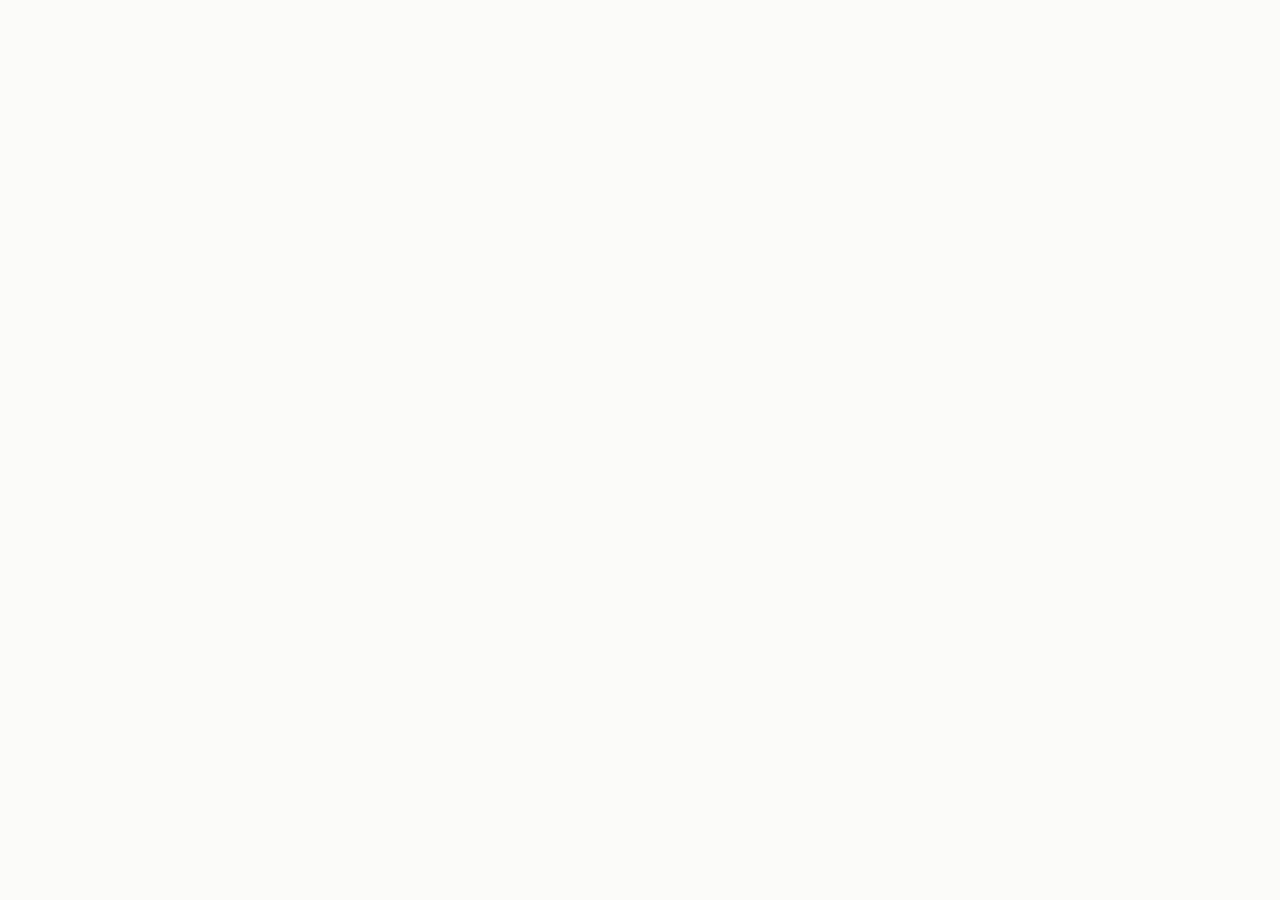
